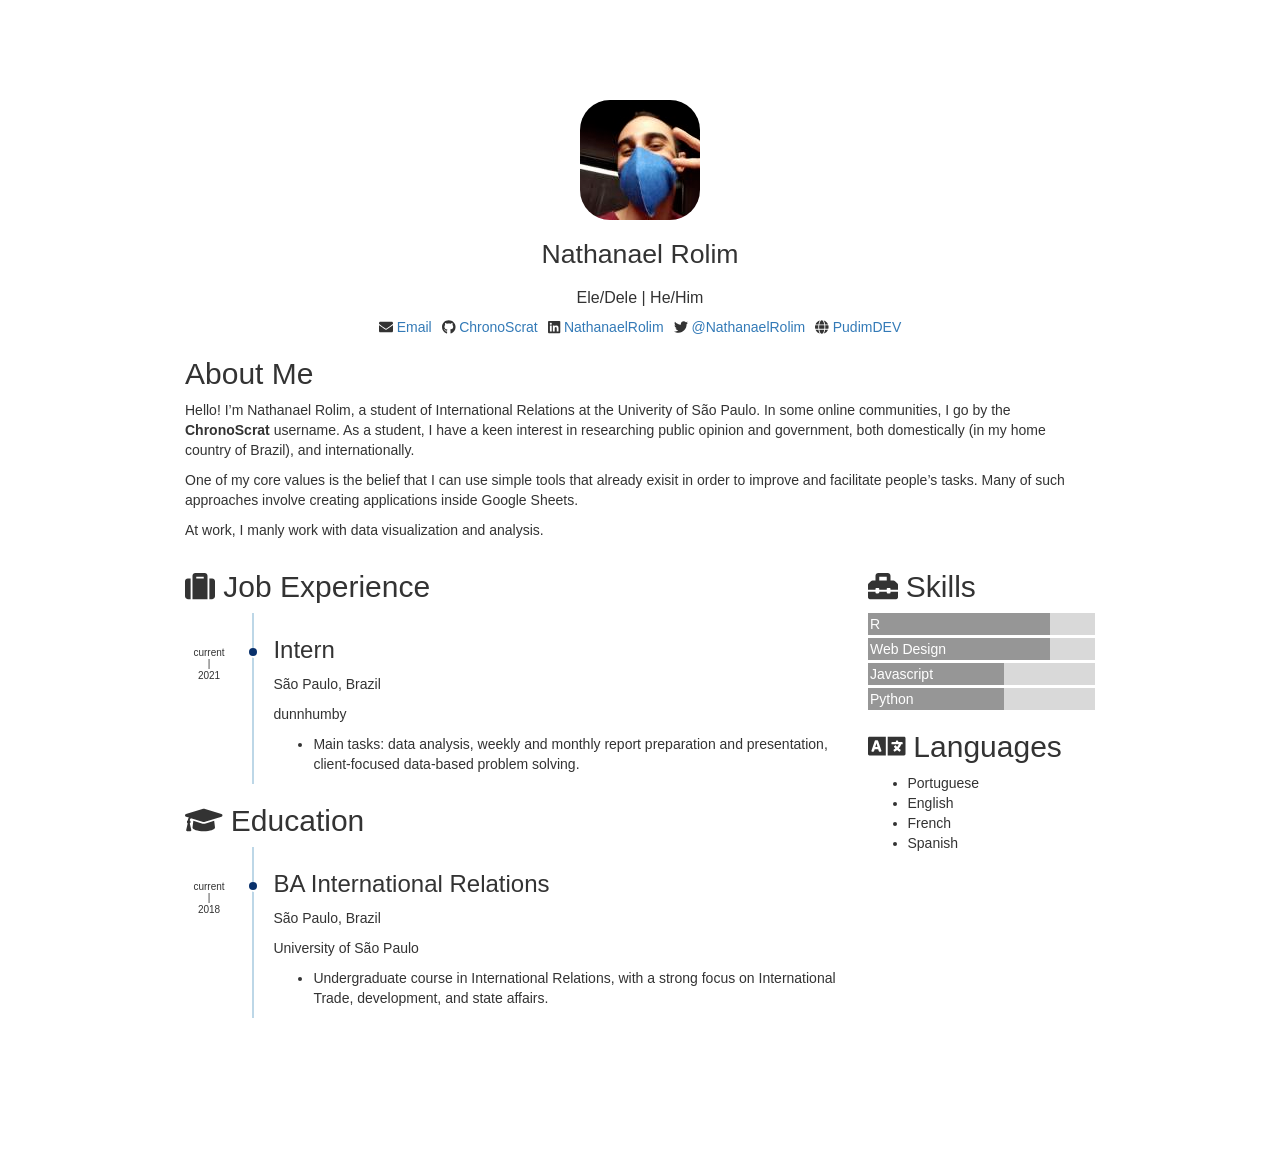
==== index.html @ 1d86e1df "Add info" ====
<!DOCTYPE html>

<html>

<head>

<meta charset="utf-8" />
<meta name="generator" content="pandoc" />
<meta http-equiv="X-UA-Compatible" content="IE=EDGE" />




<title>Nathanael Rolim</title>

<script src="[data-uri]"></script>
<script src="[data-uri]"></script>
<meta name="viewport" content="width=device-width, initial-scale=1" />
<link href="data:text/css,html%7Bfont%2Dfamily%3Asans%2Dserif%3B%2Dwebkit%2Dtext%2Dsize%2Dadjust%3A100%25%3B%2Dms%2Dtext%2Dsize%2Dadjust%3A100%25%7Dbody%7Bmargin%3A0%7Darticle%2Caside%2Cdetails%2Cfigcaption%2Cfigure%2Cfooter%2Cheader%2Chgroup%2Cmain%2Cmenu%2Cnav%2Csection%2Csummary%7Bdisplay%3Ablock%7Daudio%2Ccanvas%2Cprogress%2Cvideo%7Bdisplay%3Ainline%2Dblock%3Bvertical%2Dalign%3Abaseline%7Daudio%3Anot%28%5Bcontrols%5D%29%7Bdisplay%3Anone%3Bheight%3A0%7D%5Bhidden%5D%2Ctemplate%7Bdisplay%3Anone%7Da%7Bbackground%2Dcolor%3Atransparent%7Da%3Aactive%2Ca%3Ahover%7Boutline%3A0%7Dabbr%5Btitle%5D%7Bborder%2Dbottom%3A1px%20dotted%7Db%2Cstrong%7Bfont%2Dweight%3A700%7Ddfn%7Bfont%2Dstyle%3Aitalic%7Dh1%7Bmargin%3A%2E67em%200%3Bfont%2Dsize%3A2em%7Dmark%7Bcolor%3A%23000%3Bbackground%3A%23ff0%7Dsmall%7Bfont%2Dsize%3A80%25%7Dsub%2Csup%7Bposition%3Arelative%3Bfont%2Dsize%3A75%25%3Bline%2Dheight%3A0%3Bvertical%2Dalign%3Abaseline%7Dsup%7Btop%3A%2D%2E5em%7Dsub%7Bbottom%3A%2D%2E25em%7Dimg%7Bborder%3A0%7Dsvg%3Anot%28%3Aroot%29%7Boverflow%3Ahidden%7Dfigure%7Bmargin%3A1em%2040px%7Dhr%7Bheight%3A0%3B%2Dwebkit%2Dbox%2Dsizing%3Acontent%2Dbox%3B%2Dmoz%2Dbox%2Dsizing%3Acontent%2Dbox%3Bbox%2Dsizing%3Acontent%2Dbox%7Dpre%7Boverflow%3Aauto%7Dcode%2Ckbd%2Cpre%2Csamp%7Bfont%2Dfamily%3Amonospace%2Cmonospace%3Bfont%2Dsize%3A1em%7Dbutton%2Cinput%2Coptgroup%2Cselect%2Ctextarea%7Bmargin%3A0%3Bfont%3Ainherit%3Bcolor%3Ainherit%7Dbutton%7Boverflow%3Avisible%7Dbutton%2Cselect%7Btext%2Dtransform%3Anone%7Dbutton%2Chtml%20input%5Btype%3Dbutton%5D%2Cinput%5Btype%3Dreset%5D%2Cinput%5Btype%3Dsubmit%5D%7B%2Dwebkit%2Dappearance%3Abutton%3Bcursor%3Apointer%7Dbutton%5Bdisabled%5D%2Chtml%20input%5Bdisabled%5D%7Bcursor%3Adefault%7Dbutton%3A%3A%2Dmoz%2Dfocus%2Dinner%2Cinput%3A%3A%2Dmoz%2Dfocus%2Dinner%7Bpadding%3A0%3Bborder%3A0%7Dinput%7Bline%2Dheight%3Anormal%7Dinput%5Btype%3Dcheckbox%5D%2Cinput%5Btype%3Dradio%5D%7B%2Dwebkit%2Dbox%2Dsizing%3Aborder%2Dbox%3B%2Dmoz%2Dbox%2Dsizing%3Aborder%2Dbox%3Bbox%2Dsizing%3Aborder%2Dbox%3Bpadding%3A0%7Dinput%5Btype%3Dnumber%5D%3A%3A%2Dwebkit%2Dinner%2Dspin%2Dbutton%2Cinput%5Btype%3Dnumber%5D%3A%3A%2Dwebkit%2Douter%2Dspin%2Dbutton%7Bheight%3Aauto%7Dinput%5Btype%3Dsearch%5D%7B%2Dwebkit%2Dbox%2Dsizing%3Acontent%2Dbox%3B%2Dmoz%2Dbox%2Dsizing%3Acontent%2Dbox%3Bbox%2Dsizing%3Acontent%2Dbox%3B%2Dwebkit%2Dappearance%3Atextfield%7Dinput%5Btype%3Dsearch%5D%3A%3A%2Dwebkit%2Dsearch%2Dcancel%2Dbutton%2Cinput%5Btype%3Dsearch%5D%3A%3A%2Dwebkit%2Dsearch%2Ddecoration%7B%2Dwebkit%2Dappearance%3Anone%7Dfieldset%7Bpadding%3A%2E35em%20%2E625em%20%2E75em%3Bmargin%3A0%202px%3Bborder%3A1px%20solid%20silver%7Dlegend%7Bpadding%3A0%3Bborder%3A0%7Dtextarea%7Boverflow%3Aauto%7Doptgroup%7Bfont%2Dweight%3A700%7Dtable%7Bborder%2Dspacing%3A0%3Bborder%2Dcollapse%3Acollapse%7Dtd%2Cth%7Bpadding%3A0%7D%40media%20print%7B%2A%2C%3Aafter%2C%3Abefore%7Bcolor%3A%23000%21important%3Btext%2Dshadow%3Anone%21important%3Bbackground%3A0%200%21important%3B%2Dwebkit%2Dbox%2Dshadow%3Anone%21important%3Bbox%2Dshadow%3Anone%21important%7Da%2Ca%3Avisited%7Btext%2Ddecoration%3Aunderline%7Da%5Bhref%5D%3Aafter%7Bcontent%3A%22%20%28%22%20attr%28href%29%20%22%29%22%7Dabbr%5Btitle%5D%3Aafter%7Bcontent%3A%22%20%28%22%20attr%28title%29%20%22%29%22%7Da%5Bhref%5E%3D%22javascript%3A%22%5D%3Aafter%2Ca%5Bhref%5E%3D%22%23%22%5D%3Aafter%7Bcontent%3A%22%22%7Dblockquote%2Cpre%7Bborder%3A1px%20solid%20%23999%3Bpage%2Dbreak%2Dinside%3Aavoid%7Dthead%7Bdisplay%3Atable%2Dheader%2Dgroup%7Dimg%2Ctr%7Bpage%2Dbreak%2Dinside%3Aavoid%7Dimg%7Bmax%2Dwidth%3A100%25%21important%7Dh2%2Ch3%2Cp%7Borphans%3A3%3Bwidows%3A3%7Dh2%2Ch3%7Bpage%2Dbreak%2Dafter%3Aavoid%7D%2Enavbar%7Bdisplay%3Anone%7D%2Ebtn%3E%2Ecaret%2C%2Edropup%3E%2Ebtn%3E%2Ecaret%7Bborder%2Dtop%2Dcolor%3A%23000%21important%7D%2Elabel%7Bborder%3A1px%20solid%20%23000%7D%2Etable%7Bborder%2Dcollapse%3Acollapse%21important%7D%2Etable%20td%2C%2Etable%20th%7Bbackground%2Dcolor%3A%23fff%21important%7D%2Etable%2Dbordered%20td%2C%2Etable%2Dbordered%20th%7Bborder%3A1px%20solid%20%23ddd%21important%7D%7D%40font%2Dface%7Bfont%2Dfamily%3A%27Glyphicons%20Halflings%27%3Bsrc%3Aurl%28data%3Aapplication%2Fvnd%2Ems%2Dfontobject%3Bbase64%2Cn04AAEFNAAACAAIABAAAAAAABQAAAAAAAAABAJABAAAEAExQAAAAAAAAAAIAAAAAAAAAAAEAAAAAAAAAJxJ%[base64]%2FSEdmjKHUbyow8ATBE40IvWA3vTu8LiABDQ%2BpexwUMcm1SMnNryctQSiI1K5ZnbOlXKmnVV5YvRe6RnNMFNCOs1KNVpn6yZhCJkRtVRNzEufeIq7HgSrcx4S8h%2Fv4vnrrKc6oCNxmSk2uKlZQHBii6iKFoH0746ThvkO1kJHlxjrkxs%2BLWORaDQBEtiYJIR5IB9Bi1UyL4Rmr0BNigNkMzlKQmnofBHviqVzUxwdMb3NdCn69hy%2BpRYVKGVS%2F1tnsqv4LL7wCCPZZAZPT4aCShHjHJVNuXbmMrY5LeQaGnvAkXlVrJgKRAUdFjrWEah9XebPeQMj7KS7DIBAFt8ycgC5PLGUOHSE3ErGZCiViNLL5ZARfywnCoZaKQCu6NuFX42AEeKtKUGnr%2FCm2Cy8tpFhBPMW5Fxi4Qm4TkDWh4IWFDClhU2hRWosUWqcKLlgyXB%2BlSHaWaHiWlBAR8SeSgSPCQxdVQgzUixWKSTrIQEbU94viDctkvX%2BVSjJuUmV8L4CXShI11esnp0pjWNZIyxKHS4wVQ2ime1P4RnhvGw0aDN1OLAXGERsB7buFpFGGBAre4QEQR0HOIO5oYH305G%2BKspT%2FFupEGGafCCwxSe6ZUa%2B073rXHnNdVXE6eWvibUS27XtRzkH838mYLMBmYysZTM0EM3A1fbpCBYFccN1B%2FEnCYu%2FTgCGmr7bMh8GfYL%2BBfcLvB0gRagC09w9elfldaIy%2FhNCBLRgBgtCC7jAF63wLSMAfbfAlEggYU0bUA7ACCJmTDpEmJtI78w4%2FBO7dN7JR7J7ZvbYaUbaILSQsRBiF3HGk5fEg6p9unwLvn98r%2BvnsV%2B372uf1xBLq4qU%2F45fTuqaAP%2BpssmCCCTF0mhEow8ZXZOS8D7Q85JsxZ%2BAzok7B7O%2Ff6J8AzYBySZQB%2FQHYUSA%2BEeQhEWiS6AIQzgcsDiER4MjgMBAWDV4AgQ3g1eBgIdweCQmCjJEMkJ%2BPKRWyFHHmg1Wi%2F6xzUgA0LREoKJChwnQa9B%2B5RQZRB3IlBlkAnxyQNaANwHMowzlYSMCBgnbpzvqpl0iTJNCQidDI9ZrSYNIRBhHtUa5YHMHxyGEik9hDE0AKj72AbTCaxtHPUaKZdAZSnQTyjGqGLsmBStCejApUhg4uBMU6mATujEl%2BKdDPbI6Ag4vLr%2BhjY6lbjBeoLKnZl0UZgRX8gTySOeynZVz1wOq7e1hFGYIq%2BMhrGxDLak0PrwYzSXtcuyhXEhwOYofiW%2BEcI%2Fjw8P6IY6ed%2BetAbuqKp5QIapT77LnAe505lMuqL79a0ut4rWexzFttsOsLDy7zvtQzcq3U1qabe7tB0wHWVXji%2BzDbo8x8HyIRUbXnwUcklFv51fvTymiV%2BMXLSmGH9d9%2BaXpD5X6lao41anWGig7IwIdnoBY2ht%2FpO9mClLo4NdXHAsefqWUKlXJkbqPOFhMoR4aiA1BXqhRNbB2Xwi%2B7u%2FjpAoOpKJ0UX24EsrzMfHXViakCNcKjBxuQX8BO0ZqjJ3xXzf%2B61t2VXOSgJ8xu65QKgtN6FibPmPYsXbJRHHqbgATcSZxBqGiDiU4NNNsYBsKD0MIP%2FOfKnlk%2FLkaid%[base64]%2FgFtuW0wR4cgd%2BZKesSV7QkNE2kw6AV4hoIuC02LGmTomyf8PiO6CZzOTLTPQ%2BHW06H%2Btx%2BbQ8LmDYg1pTFrp2oJXgkZTyeRJZM0C8aE2LpFrNVDuhARsN543%2FFV6klQ6Tv1OoZGXLv0igKrl%2FCmJxRmX7JJbJ998VSIPQRyDBICzl4JJlYHbdql30NvYcOuZ7a10uWRrgoieOdgIm4rlq6vNOQBuqESLbXG5lzdJGHw2m0sDYmODXbYGTfSTGRKpssTO95fothJCjUGQgEL4yKoGAF%2F0SrpUDNn8CBgBcSDQByAeNkCXp4S4Ro2Xh4OeaGRgR66PVOsU8bc6TR5%[base64]%2F1SgRCJ1dk4UdBT7OoyuNgLs0oCd8RnrEIb6QdMxT2QjD4zMrJkfgx5aDMcA4orsTtKCqWb%2FVeyceqa5OGSmB28YwH4rFbkQaLoUN8OQQYnD3w2eXpI4ScQfbCUZiJ4yMOIKLyyTc7BQ4uXUw6Ee6%2FxM%2B4Y67ngNBknxIPwuppgIhFcwJyr6EIj%2BLzNj%2FmfR2vhhRlx0BILZoAYruF0caWQ7YxO66UmeguDREAFHYuC7HJviRgVO6ruJH59h%2FC%2FPkgSle8xNzZJULLWq9JMDTE2fjGE146a1Us6PZDGYle6ldWRqn%2FpdpgHKNGrGIdkRK%2BKPETT9nKT6kLyDI8xd9A1FgWmXWRAIHwZ37WyZHOVyCadJEmMVz0MadMjDrPho%2BEIochkVC2xgGiwwsQ6DMv2P7UXqT4x7CdcYGId2BJQQa85EQKmCmwcRejQ9Bm4oATENFPkxPXILHpMPUyWTI5rjNOsIlmEeMbcOCEqInpXACYQ9DDxmFo9vcmsDblcMtg4tqBerNngkIKaFJmrQAPnq1dEzsMXcwjcHdfdCibcAxxA%2Bq%2Fj9m3LM%2FO7WJka4tSidVCjsvo2lQ%2F2ewyoYyXwAYyr2PlRoR5MpgVmSUIrM3PQxXPbgjBOaDQFIyFMJvx3Pc5RSYj12ySVF9fwFPQu2e2KWVoL9q3Ayv3IzpGHUdvdPdrNUdicjsTQ2ISy7QU3DrEytIjvbzJnAkmANXjAFERA0MUoPF3%2F5KFmW14bBNOhwircYgMqoDpUMcDtCmBE82QM2YtdjVLB4kBuKho%2FbcwQdeboqfQartuU3CsCf%2BcXkgYAqp%2F0Ee3RorAZt0AvvOCSI4JICIlGlsV0bsSid%2FNIEALAAzb6HAgyWHBps6xAOwkJIGcB82CxRQq4sJf3FzA70A%2BTRqcqjEMETCoez3mkPcpnoALs0ugJY8kQwrC%[base64]%2FWDHA60cYFaI%2FPjpzquUqdaYGcIq%2BmLez3WLFFCtNBN2QJcrlcoELgiPku5R5dSlJFaCEqEZle1AQzAKC%2B1SotMcBNyQUFuRHRF6OlimSBgjZeTBCwLyc6A%2BP%2FoFRchXTz5ADknYJHxzrJ5pGuIKRQISU6WyKTBBjD8WozmVYWIsto1AS5rxzKlvJu4E%2FvwOiKxRtCWsDM%2BeTHUrmwrCK5BIfMzGkD%2B0Fk5LzBs0jMYXktNDblB06LMNJ09U8pzSLmo14MS0OMjcdrZ31pyQqxJJpRImlSvfYAK8inkYU52QY2FPEVsjoWewpwhRp5yAuNpkqhdb7ku9Seefl2D0B8SMTFD90xi4CSOwwZy9IKkpMtI3FmFUg3%2FkFutpQGNc3pCR7gvC4sgwbupDu3DyEN%2BW6YGLNM21jpB49irxy9BSlHrVDlnihGKHwPrbVFtc%2Bh1rVQKZduxIyojccZIIcOCmhEnC7UkY68WXKQgLi2JCDQkQWJRQuk60hZp0D3rtCTINSeY9Ej2kIKYfGxwOs4j9qMM7fYZiipzgcf7TamnehqdhsiMiCawXnz4xAbyCkLAx5EGbo3Ax1u3dUIKnTxIaxwQTHehPl3V491H0%2BbC5zgpGz7Io%2BmjdhKlPJ01EeMpM7UsRJMi1nGjmJg35i6bQBAAxjO%2FENJubU2mg3ONySEoWklCwdABETcs7ck3jgiuU9pcKKpbgn%2B3YlzV1FzIkB6pmEDOSSyDfPPlQskznctFji0kpgZjW5RZe6x9kYT4KJcXg0bNiCyif%2BpZACCyRMmYsfiKmN9tSO65F0R2OO6ytlEhY5Sj6uRKfFxw0ijJaAx%2Fk3QgnAFSq27%2F2i4GEBA%2BUvTJKK%2F9eISNvG46Em5RZfjTYLdeD8kdXHyrwId%2FDQZUaMCY4gGbke2C8vfjgV%2FY9kkRQOJIn%2FxM9INZSpiBnqX0Q9GlQPpPKAyO5y%2BW5NMPSRdBCUlmuxl40ZfMCnf2Cp044uI9WLFtCi4YVxKjuRCOBWIb4XbIsGdbo4qtMQnNOQz4XDSui7W%2FN6l54qOynCqD3DpWQ%2BmpD7C40D8BZEWGJX3tlAaZBMj1yjvDYKwCJBa201u6nBKE5UE%2B7QSEhCwrXfbRZylAaAkplhBWX50dumrElePyNMRYUrC99UmcSSNgImhFhDI4BXjMtiqkgizUGCrZ8iwFxU6fQ8GEHCFdLewwxYWxgScAYMdMLmcZR6b7rZl95eQVDGVoUKcRMM1ixXQtXNkBETZkVVPg8LoSrdetHzkuM7DjZRHP02tCxA1fmkXKF3VzfN1pc1cv%2F8lbTIkkYpqKM9VOhp65ktYk%2BQ46myFWBapDfyWUCnsnI00QTBQmuFjMZTcd0V2NQ768Fhpby04k2IzNR1wKabuGJqYWwSly6ocMFGTeeI%2BejsWDYgEvr66QgqdcIbFYDNgsm0x9UHY6SCd5%2B7tpsLpKdvhahIDyYmEJQCqMqtCF6UlrE5GXRmbu%[base64]%2FiOmsLtHSWNUWEGk9hScMPShasUA1AcHOtRZlqMeQ0OzYS9vQvYUjOLrzP07BUAFikcJNMi7gIxEw4pL1G54TcmmmoAQ5s7TGWErJZ2Io4yQ0ljRYhL8H5e62oDtLF8aDpnIvZ5R3GWJyAugdiiJW9hQAVTsnCBHhwu7rkBlBX6r3b7ejEY0k5GGeyKv66v%2B6dg7mcJTrWHbtMywbedYqCQ0FPwoytmSWsL8WTtChZCKKzEF7vP6De4x2BJkkniMgSdWhbeBSLtJZR9CTHetK1xb34AYIJ37OegYIoPVbXgJ%2FqDQK%2BbfCtxQRVKQu77WzOoM6SGL7MaZwCGJVk46aImai9fmam%2BWpHG%2B0BtQPWUgZ7RIAlPq6lkECUhZQ2gqWkMYKcYMYaIc4gYCDFHYa2d1nzp3%2BJ1eCBay8IYZ0wQRKGAqvCuZ%2FUgbQPyllosq%2BXtfKIZOzmeJqRazpmmoP%2F76YfkjzV2NlXTDSBYB04SVlNQsFTbGPk1t%2FI4Jktu0XSgifO2ozFOiwd%2F0SssJDn0dn4xqk4GDTTKX73%2FwQyBLdqgJ%2BWx6AQaba3BA9CKEzjtQYIfAsiYamapq80LAamYjinlKXUkxdpIDk0puXUEYzSalfRibAeDAKpNiqQ0FTwoxuGYzRnisyTotdVTclis1LHRQCy%2FqqL8oUaQzWRxilq5Mi0IJGtMY02cGLD69vGjkj3p6pGePKI8bkBv5evq8SjjyU04vJR2cQXQwSJyoinDsUJHCQ50jrFTT7yRdbdYQMB3MYCb6uBzJ9ewhXYPAIZSXfeEQBZZ3GPN3Nbhh%2FwkvAJLXnQMdi5NYYZ5GHE400GS5rXkOZSQsdZgIbzRnF9ueLnsfQ47wHAsirITnTlkCcuWWIUhJSbpM3wWhXNHvt2xUsKKMpdBSbJnBMcihkoDqAd1Zml%2FR4yrzow1Q2A5G%2Bkzo%2FRhRxQS2lCSDRV8LlYLBOOoo1bF4jwJAwKMK1tWLHlu9i0j4Ig8qVm6wE1DxXwAwQwsaBWUg2pOOol2dHxyt6npwJEdLDDVYyRc2D0HbcbLUJQj8gPevQBUBOUHXPrsAPBERICpnYESeu2OHotpXQxRGlCCtLdIsu23MhZVEoJg8Qumj%2FUMMc34IBqTKLDTp76WzL%2FdMjCxK7MjhiGjeYAC%2Fkj%2FjY%2FRde7hpSM1xChrog6yZ7OWTuD56xBJnGFE%2BpT2ElSyCnJcwVzCjkqeNLfMEJqKW0G7OFIp0G%2B9mh50I9o8k1tpCY0xYqFNIALgIfc2me4n1bmJnRZ89oepgLPT0NTMLNZsvSCZAc3TXaNB07vail36%2FdBySis4m9%2FDR8izaLJW6bWCkVgm5T%2Bius3ZXq4xI%2BGnbveLbdRwF2mNtsrE0JjYc1AXknCOrLSu7Te%2Fr4dPYMCl5qtiHNTn%2BTPbh1jCBHH%2BdMJNhwNgs3nT%2BOhQoQ0vYif56BMG6WowAcHR3DjQolxLzyVekHj00PBAaW7IIAF1EF%2BuRIWyXjQMAs2chdpaKPNaB%2BkSezYt0%2BCA04sOg5vx8Fr7Ofa9sUv87h7SLAUFSzbetCCZ9pmyLt6l6%2FTzoA1%2FZBG9bIUVHLAbi%2FkdBFgYGyGwRQGBpkqCEg2ah9UD6EedEcEL3j4y0BQQCiExEnocA3SZboh%2Bepgd3YsOkHskZwPuQ5OoyA0fTA5AXrHcUOQF%2BzkJHIA7PwCDk1gGVmGUZSSoPhNf%2BTklauz98QofOlCIQ%2FtCD4dosHYPqtPCXB3agggQQIqQJsSkB%2Bqn0rkQ1toJjON%2FOtCIB9RYv3PqRA4C4U68ZMlZn6BdgEvi2ziU%2BTQ6NIw3ej%2BAtDwMGEZk7e2IjxUWKdAxyaw9OCwSmeADTPPleyk6UhGDNXQb%2B%2BW6Uk4q6F7%2Frg6WVTo82IoCxSIsFDrav4EPHphD3u4hR53WKVvYZUwNCCeM4PMBWzK%2BEfIthZOkuAwPo5C5jgoZgn6dUdvx5rIDmd58cXXdKNfw3l%2BwM2UjgrDJeQHhbD7HW2QDoZMCujgIUkk5Fg8VCsdyjOtnGRx8wgKRPZN5dR0zPUyfGZFVihbFRniXZFOZGKPnEQzU3AnD1KfR6weHW2XS6KbPJxUkOTZsAB9vTVp3Le1F8q5l%2BDMcLiIq78jxAImD2pGFw0VHfRatScGlK6SMu8leTmhUSMy8Uhdd6xBiH3Gdman4tjQGLboJfqz6fL2WKHTmrfsKZRYX6BTDjDldKMosaSTLdQS7oDisJNqAUhw1PfTlnacCO8vl8706Km1FROgLDmudzxg%2BEWTiArtHgLsRrAXYWdB0NmToNCJdKm0KWycZQqb%2BMw76Qy29iQ5up%2FX7oyw8QZ75kP5F6iJAJz6KCmqxz8fEa%2FxnsMYcIO%2FvEkGRuMckhr4rIeLrKaXnmIzlNLxbFspOphkcnJdnz%2FChp%2FVlpj2P7jJQmQRwGnltkTV5dbF9fE3%2FfxoSqTROgq9wFUlbuYzYcasE0ouzBo%2BdDCDzxKAfhbAZYxQiHrLzV2iVexnDX%2FQnT1fsT%2Fxuhu1ui5qIytgbGmRoQkeQooO8eJNNZsf0iALur8QxZFH0nCMnjerYQqG1pIfjyVZWxhVRznmmfLG00BcBWJE6hzQWRyFknuJnXuk8A5FRDCulwrWASSNoBtR%2BCtGdkPwYN2o7DOw%2FVGlCZPusRBFXODQdUM5zeHDIVuAJBLqbO%2Ff9Qua%2BpDqEPk230Sob9lEZ8BHiCorjVghuI0lI4JDgHGRDD%2FprQ84B1pVGkIpVUAHCG%2Biz3Bn3qm2AVrYcYWhock4jso5%2BJ7HfHVj4WMIQdGctq3psBCVVzupQOEioBGA2Bk%2BUILT7%2BVoX5mdxxA5fS42gISQVi%2FHTzrgMxu0fY6hE1ocUwwbsbWcezrY2n6S8%2F6cxXkOH4prpmPuFoikTzY7T85C4T2XYlbxLglSv2uLCgFv8Quk%2FwdesUdWPeHYIH0R729JIisN9Apdd4eB10aqwXrPt%2BSu9mA8k8n1sjMwnfsfF2j3jMUzXepSHmZ%2FBfqXvzgUNQQWOXO8YEuFBh4QTYCkOAPxywpYu1VxiDyJmKVcmJPGWk%2Fgc3Pov02StyYDahwmzw3E1gYC9wkupyWfDqDSUMpCTH5e5N8B%2F%2FlHiMuIkTNw4USHrJU67bjXGqNav6PBuQSoqTxc8avHoGmvqNtXzIaoyMIQIiiUHIM64cXieouplhNYln7qgc4wBVAYR104kO%2BCvKqsg4yIUlFNThVUAKZxZt1XA34h3TCUUiXVkZ0w8Hh2R0Z5L0b4LZvPd%2Fp1gi%2F07h8qfwHrByuSxglc9cI4QIg2oqvC%2Fqm0i7tjPLTgDhoWTAKDO2ONW5oe%2B%2FeKB9vZB8K6C25yCZ9RFVMnb6NRdRjyVK57CHHSkJBfnM2%2Fj4ODUwRkqrtBBCrDsDpt8jhZdXoy%2F1BCqw3sSGhgGGy0a5Jw6BP%2FTExoCmNFYjZl248A0osgPyGEmRA%2BfAsqPVaNAfytu0vuQJ7rk3J4kTDTR2AlCHJ5cls26opZM4w3jMULh2YXKpcqGBtuleAlOZnaZGbD6DHzMd6i2oFeJ8z9XYmalg1Szd%2FocZDc1C7Y6vcALJz2lYnTXiWEr2wawtoR4g3jvWUU2Ngjd1cewtFzEvM1NiHZPeLlIXFbBPawxNgMwwAlyNSuGF3zizVeOoC9bag1qRAQKQE%2FEZBWC2J8mnXAN2aTBboZ7HewnObE8CwROudZHmUM5oZ%2FUgd%2FJZQK8lvAm43uDRAbyW8gZ%2BZGq0EVerVGUKUSm%2FIdn8AQHdR4m7bue88WBwft9mSCeMOt1ncBwziOmJYI2ZR7ewNMPiCugmSsE4EyQ%2BQATJG6qORMGd4snEzc6B4shPIo4G1T7PgSm8PY5eUkPdF8JZ0VBtadbHXoJgnEhZQaODPj2gpODKJY5Yp4DOsLBFxWbvXN755KWylJm%2BoOd4zEL9Hpubuy2gyyfxh8oEfFutnYWdfB8PdESLWYvSqbElP9qo3u6KTmkhoacDauMNNjj0oy40DFV7Ql0aZj77xfGl7TJNHnIwgqOkenruYYNo6h724%2BzUQ7%2BvkCpZB%2BpGA562hYQiDxHVWOq0oDQl%2FQsoiY%2BcuI7iWq%2FZIBtHcXJ7kks%2Bh2fCNUPA82BzjnqktNts%2BRLdk1VSu%2BtqEn7QZCCsvEqk6FkfiOYkrsw092J8jsfIuEKypNjLxrKA9kiA19mxBD2suxQKCzwXGws7kEJvlhUiV9tArLIdZW0IORcxEzdzKmjtFhsjKy%2F44XYXdI5noQoRcvjZ1RMPACRqYg2V1%2BOwOepcOknRLLFdYgTkT5UApt%2FJhLM3jeFYprZV%2BZow2g8fP%2BU68hkKFWJj2yBbKqsrp25xkZX1DAjUw52IMYWaOhab8Kp05VrdNftqwRrymWF4OQSjbdfzmRZirK8FMJELEgER2PHjEAN9pGfLhCUiTJFbd5LBkOBMaxLr%2FA1SY9dXFz4RjzoU9ExfJCmx%2FI9FKEGT3n2cmzl2X42L3Jh%2BAbQq6sA%2BSs1kitoa4TAYgKHaoybHUDJ51oETdeI%2F9ThSmjWGkyLi5QAGWhL0BG1UsTyRGRJOldKBrYJeB8ljLJHfATWTEQBXBDnQexOHTB%2BUn44zExFE4vLytcu5NwpWrUxO%2F0ZICUGM7hGABXym0V6ZvDST0E370St9MIWQOTWngeoQHUTdCJUP04spMBMS8LSker9cReVQkULFDIZDFPrhTzBl6sed9wcZQTbL%2BBDqMyaN3RJPh%2Fanbx%2BIv%2BqgQdAa3M9Z5JmvYlh4qop%2BHo1F1W5gbOE9YKLgAnWytXElU4G8GtW47lhgFE6gaSs%2Bgs37sFvi0PPVvA5dnCBgILTwoKd%2F%2BDoL9F6inlM7H4rOTzD79KJgKlZO%2FZgt22UsKhrAaXU5ZcLrAglTVKJEmNJvORGN1vqrcfSMizfpsgbIe9zno%2BgBoKVXgIL%2FVI8dB1O5o%2FR3Suez%2FgD7M781ShjKpIIORM%2FnxG%2BjjhhgPwsn2IoXsPGPqYHXA63zJ07M2GPEykQwJBYLK808qYxuIew4frk52nhCsnCYmXiR6CuapvE1IwRB4%2FQftDbEn%2BAucIr1oxrLabRj9q4ae0%2BfXkHnteAJwXRbVkR0mctVSwEbqhJiMSZUp9DNbEDMmjX22m3ABpkrPQQTP3S1sib5pD2VRKRd%2BeNAjLYyT0hGrdjWJZy24OYXRoWQAIhGBZRxuBFMjjZQhpgrWo8SiFYbojcHO8V5DyscJpLTHyx9Fimassyo5U6WNtquUMYgccaHY5amgR3PQzq3ToNM5ABnoB9kuxsebqmYZm0R9qxJbFXCQ1UPyFIbxoUraTJFDpCk0Wk9GaYJKz%2F6oHwEP0Q14lMtlddQsOAU9zlYdMVHiT7RQP3XCmWYDcHCGbVRHGnHuwzScA0BaSBOGkz3lM8CArjrBsyEoV6Ys4qgDK3ykQQPZ3hCRGNXQTNNXbEb6tDiTDLKOyMzRhCFT%2BmAUmiYbV3YQVqFVp9dorv%2BTsLeCykS2b5yyu8AV7IS9cxcL8z4Kfwp%2BxJyYLv1OsxQCZwTB4a8BZ%2F5EdxTBJthApqyfd9u3ifr%2FWILTqq5VqgwMT9SOxbSGWLQJUUWCVi4k9tho9nEsbUh7U6NUsLmkYFXOhZ0kmamaJLRNJzSj%2Fqn4Mso6zb6iLLBXoaZ6AqeWCjHQm2lztnejYYM2eubnpBdKVLORZhudH3JF1waBJKA9%2BW8EhMj3Kzf0L4vi4k6RoHh3Z5YgmSZmk6ns4fjScjAoL8GoOECgqgYEBYUGFVO4FUv4%2FYtowhEmTs0vrvlD%2FCrisnoBNDAcUi%2FteY7OctFlmARQzjOItrrlKuPO6E2Ox93L4O%2F4DcgV%2FdZ7qR3VBwVQxP1GCieA4RIpweYJ5FoYrHxqRBdJjnqbsikA2Ictbb8vE1GYIo9dacK0REgDX4smy6GAkxlH1yCGGsk%2BtgiDhNKuKu3yNrMdxafmKTF632F8Vx4BNK57GvlFisrkjN9WDAtjsWA0ENT2e2nETUb%2Fn7qwhvGnrHuf5bX6Vh%2Fn3xffU3PeHdR%2BFA92i6ufT3AlyAREoNDh6chiMWTvjKjHDeRhOa9YkOQRq1vQXEMppAQVwHCuIcV2g5rBn6GmZZpTR7vnSD6ZmhdSl176gqKTXu5E%2BYbfL0adwNtHP7dT7t7b46DVZIkzaRJOM%2BS6KcrzYVg%2BT3wSRFRQashjfU18NutrKa%2F7PXbtuJvpIjbgPeqd%2BpjmRw6YKpnANFSQcpzTZgpSNJ6J7uiagAbir%2F8tNXJ%2FOsOnRh6iuIexxrmkIneAgz8QoLmiaJ8sLQrELVK2yn3wOHp57BAZJhDZjTBzyoRAuuZ4eoxHruY1pSb7qq79cIeAdOwin4GdgMeIMHeG%2BFZWYaiUQQyC5b50zKjYw97dFjAeY2I4Bnl105Iku1y0lMA1ZHolLx19uZnRdILcXKlZGQx%2FGdEqSsMRU1BIrFqRcV1qQOOHyxOLXEGcbRtAEsuAC2V4K3p5mFJ22IDWaEkk9ttf5Izb2LkD1MnrSwztXmmD%2FQi%2FEmVEFBfiKGmftsPwVaIoZanlKndMZsIBOskFYpDOq3QUs9aSbAAtL5Dbokus2G4%2FasthNMK5UQKCOhU97oaOYNGsTah%2BjfCKsZnTRn5TbhFX8ghg8CBYt%2FBjeYYYUrtUZ5jVij%2Fop7V5SsbA4mYTOwZ46hqdpbB6Qvq3AS2HHNkC15pTDIcDNGsMPXaBidXYPHc6PJAkRh29Vx8KcgX46LoUQBhRM%2B3SW6Opll%2FwgxxsPgKJKzr5QCmwkUxNbeg6Wj34SUnEzOemSuvS2OetRCO8Tyy%2BQbSKVJcqkia%2BGvDefFwMOmgnD7h81TUtMn%2BmRpyJJ349HhAnoWFTejhpYTL9G8N2nVg1qkXBeoS9Nw2fB27t7trm7d%2FQK7Cr4uoCeOQ7%2F8JfKT77KiDzLImESHw%2F0wf73QeHu74hxv7uihi4fTX%2BXEwAyQG3264dwv17aJ5N335Vt9sdrAXhPOAv8JFvzqyYXwfx8WYJaef1gMl98JRFyl5Mv5Uo%2FoVH5ww5OzLFsiTPDns7fS6EURSSWd%2F92BxMYQ8sBaH%2Bj%2BwthQPdVgDGpTfi%2BJQIWMD8xKqULliRH01rTeyF8x8q%2FGBEEEBrAJMPf25UQwi0b8tmqRXY7kIvNkzrkvRWLnxoGYEJsz8u4oOyMp8cHyaybb1HdMCaLApUE%2B%2F7xLIZGP6H9xuSEXp1zLIdjk5nBaMuV%2FyTDRRP8Y2ww5RO6d2D94o%2B6ucWIqUAvgHIHXhZsmDhjVLczmZ3ca0Cb3PpKwt2UtHVQ0BgFJsqqTsnzZPlKahRUkEu4qmkJt%2Bkqdae76ViWe3STan69yaF9%2BfESD2lcQshLHWVu4ovItXxO69bqC5p1nZLvI8NdQB9s9UNaJGlQ5mG947ipdDA0eTIw%2FA1zEdjWquIsQXXGIVEH0thC5M%2BW9pZe7IhAVnPJkYCCXN5a32HjN6nsvokEqRS44tGIs7s2LVTvcrHAF%2BRVmI8L4HUYk4x%2B67AxSMJKqCg8zrGOgvK9kNMdDrNiUtSWuHFpC8%2Fp5qIQrEo%2FH%2B1l%2F0cAwQ2nKmpWxKcMIuHY44Y6DlkpO48tRuUGBWT0FyHwSKO72Ud%2BtJUfdaZ4CWNijzZtlRa8%2BCkmO%2FEwHYfPZFU%2FhzjFWH7vnzHRMo%2BaF9u8qHSAiEkA2HjoNQPEwHsDKOt6hOoK3Ce%2F%2B%2F9boMWDa44I6FrQhdgS7OnNaSzwxWKZMcyHi6LN4WC6sSj0qm2PSOGBTvDs%2FGWJS6SwEN%2FULwpb4LQo9fYjUfSXRwZkynUazlSpvX9e%2BG2zor8l%2BYaMxSEomDdLHGcD6YVQPegTaA74H8%2BV4WvJkFUrjMLGLlvSZQWvi8%2FQA7yzQ8GPno%2F%2F5SJHRP%2FOqKObPCo81s%2F%2B6WgLqykYpGAgQZhVDEBPXWgU%2FWzFZjKUhSFInufPRiMAUULC6T11yL45ZrRoB4DzOyJShKXaAJIBS9wzLYIoCEcJKQW8GVCx4fihqJ6mshBUXSw3wWVj3grrHQlGNGhIDNNzsxQ3M%2BGWn6ASobIWC%2BLbYOC6UpahVO13Zs2zOzZC8z7FmA05JhUGyBsF4tsG0drcggIFzgg%2Fkpf3%2BCnAXKiMgIE8Jk%2FMhpkc8DUJEUzDSnWlQFme3d0sHZDrg7LavtsEX3cHwjCYA17pMTfx8Ajw9hHscN67hyo%2BRJQ4458RmPywXykkVcW688oVUrQhahpPRvTWPnuI0B%2BSkQu7dCyvLRyFYlC1LG1gRCIvn3rwQeINzZQC2KXq31FaR9UmVV2QeGVqBHjmE%2BVMd3b1fhCynD0pQNhCG6%2FWCDbKPyE7NRQzL3BzQAJ0g09aUzcQA6mUp9iZFK6Sbp%2FYbHjo%2B%2B7%2FWj8S4YNa%2BZdqAw1hDrKWFXv9%2BzaXpf8ZTDSbiqsxnwN%2FCzK5tPkOr4tRh2kY3Bn9JtalbIOI4b3F7F1vPQMfoDcdxMS8CW9m%2FNCW%2FHILTUVWQIPiD0j1A6bo8vsv6P1hCESl2abrSJWDrq5sSzUpwoxaCU9FtJyYH4QFMxDBpkkBR6kn0LMPO%2B5EJ7Z6bCiRoPedRZ%2FP0SSdii7ZnPAtVwwHUidcdyspwncz5uq6vvm4IEDbJVLUFCn%2FLvIHfooUBTkFO130FC7CmmcrKdgDJcid9mvVzsDSibOoXtIf9k6ABle3PmIxejodc4aob0QKS432srrCMndbfD454q52V01G4q913mC5HOsTzWF4h2No1av1VbcUgWAqyoZl%2B11PoFYnNv2HwAODeNRkHj%2B8SF1fcvVBu6MrehHAZK1Gm69ICcTKizykHgGFx7QdowTVAsYEF2tVc0Z6wLryz2FI1sc5By2znJAAmINndoJiB4sfPdPrTC8RnkW7KRCwxC6YvXg5ahMlQuMpoCSXjOlBy0Kij%2BbsCYPbGp8BdCBiLmLSAkEQRaieWo1SYvZIKJGj9Ur%2FeWHjiB7SOVdqMAVmpBvfRiebsFjger7DC%2B8kRFGtNrTrnnGD2GAJb8rQCWkUPYHhwXsjNBSkE6lGWUj5QNhK0DMNM2l%2BkXRZ0KLZaGsFSIdQz%2FHXDxf3%2FTE30%2BDgBKWGWdxElyLccJfEpjsnszECNoDGZpdwdRgCixeg9L4EPhH%2BRptvRMVRaahu4cySjS3P5wxAUCPkmn%2BrhyASpmiTaiDeggaIxYBmtLZDDhiWIJaBgzfCsAGUF1Q1SFZYyXDt9skCaxJsxK2Ms65dmdp5WAZyxik%2FzbrTQk5KmgxCg%2Ff45L0jywebOWUYFJQAJia7XzCV0x89rpp%2Ff3AVWhSPyTanqmik2SkD8A3Ml4NhIGLAjBXtPShwKYfi2eXtrDuKLk4QlSyTw1ftXgwqA2jUuopDl%2B5tfUWZNwBpEPXghzbBggYCw%2Fdhy0ntds2yeHCDKkF%2FYxQjNIL%2FF%2F37jLPHCKBO9ibwYCmuxImIo0ijV2Wbg3kSN2psoe8IsABv3RNFaF9uMyCtCYtqcD%2BqNOhwMlfARQUdJ2tUX%2BMNJqOwIciWalZsmEjt07tfa8ma4cji9sqz%2BQ9hWfmMoKEbIHPOQORbhQRHIsrTYlnVTNvcq1imqmmPDdVDkJgRcTgB8Sb6epCQVmFZe%2BjGDiNJQLWnfx%2BdrTKYjm0G8yH0ZAGMWzEJhUEQ4Maimgf%2Fbkvo8PLVBsZl152y5S8%2BHRDfZIMCbYZ1WDp4yrdchOJw8k6R%2B%2F2pHmydK4NIK2PHdFPHtoLmHxRDwLFb7eB%2BM4zNZcB9NrAgjVyzLM7xyYSY13ykWfIEEd2n5%2FiYp3ZdrCf7fL%2Ben%2BsIJu2W7E30MrAgZBD1rAAbZHPgeAMtKCg3NpSpYQUDWJu9bT3V7tOKv%2BNRiJc8JAKqqgCA%2FPNRBR7ChpiEulyQApMK1AyqcWnpSOmYh6yLiWkGJ2mklCSPIqN7UypWj3dGi5MvsHQ87MrB4VFgypJaFriaHivwcHIpmyi5LhNqtem4q0n8awM19Qk8BOS0EsqGscuuydYsIGsbT5GHnERUiMpKJl4ON7qjB4fEqlGN%2FhCky89232UQCiaeWpDYCJINXjT6xl4Gc7DxRCtgV0i1ma4RgWLsNtnEBRQFqZggCLiuyEydmFd7WlogpkCw5G1x4ft2psm3KAREwVwr1Gzl6RT7FDAqpVal34ewVm3VH4qn5mjGj%2BbYL1NgfLNeXDwtmYSpwzbruDKpTjOdgiIHDVQSb5%2FzBgSMbHLkxWWgghIh9QTFSDILixVwg0Eg1puooBiHAt7DzwJ7m8i8%2Fi%2BjHvKf0QDnnHVkVTIqMvIQImOrzCJwhSR7qYB5gSwL6aWL9hERHCZc4G2%2BJrpgHNB8eCCmcIWIQ6rSdyPCyftXkDlErUkHafHRlkOIjxGbAktz75bnh50dU7YHk%2BMz7wwstg6RFZb%2BTZuSOx1qqP5C66c0mptQmzIC2dlpte7vZrauAMm%2F7RfBYkGtXWGiaWTtwvAQiq2oD4YixPLXE2khB2FRaNRDTk%2B9sZ6K74Ia9VntCpN4BhJGJMT4Z5c5FhSepRCRWmBXqx%2BwhVZC4me4saDs2iNqXMuCl6iAZflH8fscC1sTsy4PHeC%2BXYuqMBMUun5YezKbRKmEPwuK%2BCLzijPEQgfhahQswBBLfg%[base64]%2BRCMlDDbElcjaROLDoualmUIQ88Kekk3iM4OQrADcxi3rJguS4MOIBIgKgXrjd1WkbCdqxJk%2F4efRIFsavZA7KvvJQqp3Iid5Z0NFc5aiMRzGN3vrpBzaMy4JYde3wr96PjN90AYOIbyp6T4zj8LoE66OGcX1Ef4Z3KoWLAUF4BTg7ug%2FAbkG5UNQXAMkQezujSHeir2uTThgd3gpyzDrbnEdDRH2W7U6PeRvBX1ZFMP5RM%2BZu6UUZZD8hDPHldVWntTCNk7To8IeOW9yn2wx0gmurwqC60AOde4r3ETi5pVMSDK8wxhoGAoEX9NLWHIR33VbrbMveii2jAJlrxwytTHbWNu8Y4N8vCCyZjAX%2FpcsfwXbLze2%2BD%2Bu33OGBoJyAAL3jn3RuEcdp5If8O%2Ba4NKWvxOTyDltG0IWoHhwVGe7dKkCWFT%2B%2Btm%2BhaBCikRUUMrMhYKZJKYoVuv%2FbsJzO8DwfVIInQq3g3BYypiz8baogH3r3GwqCwFtZnz4xMjAVOYnyOi5HWbFA8n0qz1OjSpHWFzpQOpvkNETZBGpxN8ybhtqV%2FDMUxd9uFZmBfKXMCn%2FSqkWJyKPnT6lq%2B4zBZni6fYRByJn6OK%2BOgPBGRAJluwGSk4wxjOOzyce%2FPKODwRlsgrVkdcsEiYrqYdXo0Er2GXi2GQZd0tNJT6c9pK1EEJG1zgDJBoTVuCXGAU8BKTvCO%2FcEQ1Wjk3Zzuy90JX4m3O5IlxVFhYkSUwuQB2up7jhvkm%2BbddRQu5F9s0XftGEJ9JSuSk%2BZachCbdU45fEqbugzTIUokwoAKvpUQF%2FCvLbWW5BNQFqFkJg2f30E%2F48StNe5QwBg8zz3YAJ82FZoXBxXSv4QDooDo79NixyglO9AembuBcx5Re3CwOKTHebOPhkmFC7wNaWtoBhFuV4AkEuJ0J%2B1pT0tLkvFVZaNzfhs%2FKd3%2BA9YsImlO4XK4vpCo%2FelHQi%2F9gkFg07xxnuXLt21unCIpDV%2BbbRxb7FC6nWYTsMFF8%2B1LUg4JFjVt3vqbuhHmDKbgQ4e%2BRGizRiO8ky05LQGMdL2IKLSNar0kNG7lHJMaXr5mLdG3nykgj6vB%2FKVijd1ARWkFEf3yiUw1v%2FWaQivVUpIDdSNrrKbjO5NPnxz6qTTGgYg03HgPhDrCFyYZTi3XQw3HXCva39mpLNFtz8AiEhxAJHpWX13gCTAwgm9YTvMeiqetdNQv6IU0hH0G%2BZManTqDLPjyrOse7WiiwOJCG%[base64]%2F6gQKuihPtiUtlCQVPohUgzfezTg8o1b3n9pNZeco1QucaoXe40Fa5JYhqdTspFmxGtW9h5ezLFZs3j%2FN46f%2BS2rjYNC2JySXrnSAFhvAkz9a5L3pza8eYKHNoPrvBRESpxYPJdKVUxBE39nJ1chrAFpy4MMkf0qKgYALctGg1DQI1kIymyeS2AJNT4X240d3IFQb%2F0jQbaHJ2YRK8A%2Bls6WMhWmpCXYG5jqapGs5%2FeOJErxi2%2F2KWVHiPellTgh%2FfNl%2F2KYPKb7DUcAg%2BmCOPQFCiU9Mq%2FWLcU1xxC8aLePFZZlE%2BPCLzf7ey46INWRw2kcXySR9FDgByXzfxiNKwDFbUSMMhALPFSedyjEVM5442GZ4hTrsAEvZxIieSHGSgkwFh%2FnFNdrrFD4tBH4Il7fW6ur4J8Xaz7RW9jgtuPEXQsYk7gcMs2neu3zJwTyUerHKSh1iTBkj2YJh1SSOZL5pLuQbFFAvyO4k1Hxg2h99MTC6cTUkbONQIAnEfGsGkNFWRbuRyyaEZInM5pij73EA9rPIUfU4XoqQpHT9THZkW%2BoKFLvpyvTBMM69tN1Ydwv1LIEhHsC%2BueVG%2Bw%2BkyCPsvV3erRikcscHjZCkccx6VrBkBRusTDDd8847GA7p2Ucy0y0HdSRN6YIBciYa4vuXcAZbQAuSEmzw%2BH%2FAuOx%2BaH%2BtBL88H57D0MsqyiZxhOEQkF%2F8DR1d2hSPMj%2FsNOa5rxcUnBgH8ictv2J%2Bcb4BA4v3MCShdZ2vtK30vAwkobnEWh7rsSyhmos3WC93Gn9C4nnAd%2FPjMMtQfyDNZsOPd6XcAsnBE%2FmRHtHEyJMzJfZFLE9OvQa0i9kUmToJ0ZxknTgdl%2FXPV8xoh0K7wNHHsnBdvFH3sv52lU7UFteseLG%2FVanIvcwycVA7%2BBE1Ulyb20BvwUWZcMTKhaCcmY3ROpvonVMV4N7yBXTL7IDtHzQ4CCcqF66LjF3xUqgErKzolLyCG6Kb7irP%2FMVTCCwGRxfrPGpMMGvPLgJ881PHMNMIO09T5ig7AzZTX%2F5PLlwnJLDAPfuHynSGhV4tPqR3gJ4kg4c06c%2FF1AcjGytKm2Yb5jwMotF7vro4YDLWlnMIpmPg36NgAZsGA0W1spfLSue4xxat0Gdwd0lqDBOgIaMANykwwDKejt5YaNtJYIkrSgu0KjIg0pznY0SCd1qlC6R19g97UrWDoYJGlrvCE05J%2F5wkjpkre727p5PTRX5FGrSBIfJqhJE%2FIS876PaHFkx9pGTH3oaY3jJRvLX9Iy3Edoar7cFvJqyUlOhAEiOSAyYgVEGkzHdug%2BoRHIEOXAExMiTSKU9A6nmRC8mp8iYhwWdP2U%[base64]%2FBQQp1sWlNolpIu4ekxUTBV7NmxOFKEBmmN%2BnA7pvF78%2FRII5ZHA09OAiE%2F66MF6HQ%2BqVEJCHxwymukkNvzqHEh52dULPbVasfQMgTDyBZzx4007YiKdBuUauQOt27Gmy8ISclPmEUCIcuLbkb1mzQSqIa3iE0PJh7UMYQbkpe%2BhXjTJKdldyt2mVPwywoODGJtBV1lJTgMsuSQBlDMwhEKIfrvsxGQjHPCEfNfMAY2oxvyKcKPUbQySkKG6tj9AQyEW3Q5rpaDJ5Sns9ScLKeizPRbvWYAw4bXkrZdmB7CQopCH8NAmqbuciZChHN8lVGaDbCnmddnqO1PQ4ieMYfcSiBE5zzMz%2BJV%2F4eyzrzTEShvqSGzgWimkNxLvUj86iAwcZuIkqdB0VaIB7wncLRmzHkiUQpPBIXbDDLHBlq7vp9xwuC9AiNkIptAYlG7Biyuk8ILdynuUM1cHWJgeB%2BK3wBP%2FineogxkvBNNQ4AkW0hvpBOQGFfeptF2YTR75MexYDUy7Q%2F9uocGsx41O4IZhViw%2F2FvAEuGO5g2kyXBUijAggWM08bRhXg5ijgMwDJy40QeY%2FcQpUDZiIzmvskQpO5G1zyGZA8WByjIQU4jRoFJt56behxtHUUE%2Fom7Rj2psYXGmq3llVOCgGYKNMo4pzwntITtapDqjvQtqpjaJwjHmDzSVGLxMt12gEXAdLi%2FcaHSM3FPRGRf7dB7YC%2BcD2ho6oL2zGDCkjlf%2FDFoQVl8GS%2F56wur3rdV6ggtzZW60MRB3g%2BU1W8o8cvqIpMkctiGVMzXUFI7FacFLrgtdz4mTEr4aRAaQ2AFQaNeG7GX0yOJgMRYFziXdJf24kg%2FgBQIZMG%2FYcPEllRTVNoDYR6oSJ8wQNLuihfw81UpiKPm714bZX1KYjcXJdfclCUOOpvTxr9AAJevTY4HK%2FG7F3mUc3GOAKqh60zM0v34v%2BELyhJZqhkaMA8UMMOU90f8RKEJFj7EqepBVwsRiLbwMo1J2zrE2UYJnsgIAscDmjPjnzI8a719Wxp757wqmSJBjXowhc46QN4RwKIxqEE6E5218OeK7RfcpGjWG1jD7qND%2B%2FGTk6M56Ig4yMsU6LUW1EWE%2BfIYycVV1thldSlbP6ltdC01y3KUfkobkt2q01YYMmxpKRvh1Z48uNKzP%2FIoRIZ%2FF6buOymSnW8gICitpJjKWBscSb9JJKaWkvEkqinAJ2kowKoqkqZftRqfRQlLtKoqvTRDi2vg%2FRrPD%2Fd3a09J8JhGZlEkOM6znTsoMCsuvTmywxTCDhw5dd0GJOHCMPbsj3QLkTE3MInsZsimDQ3HkvthT7U9VA4s6G07sID0FW4SHJmRGwCl%2BMu4xf0ezqeXD2PtPDnwMPo86sbwDV%2B9PWcgFcARUVYm3hrFQrHcgMElFGbSM2A1zUYA3baWfheJp2AINmTJLuoyYD%2FOwA4a6V0ChBN97E8YtDBerUECv0u0TlxR5yhJCXvJxgyM73Bb6pyq0jTFJDZ4p1Am1SA6sh8nADd1hAcGBMfq4d%2FUfwnmBqe0Jun1n1LzrgKuZMAnxA3NtCN7Klf4BH%2B14B7ibBmgt0TGUafVzI4uKlpF7v8NmgNjg90D6QE3tbx8AjSAC%2BOA1YJvclyPKgT27QpIEgVYpbPYGBsnyCNrGz9XUsCHkW1QAHgL2STZk12QGqmvAB0NFteERkvBIH7INDsNW9KKaAYyDMdBEMzJiWaJHZALqDxQDWRntumSDPcplyFiI1oDpT8wbwe01AHhW6%2BvAUUBoGhY3CT2tgwehdPqU%2F4Q7ZLYvhRl%2FogOvR9O2%2BwkkPKW5vCTjD2fHRYXONCoIl4Jh1bZY0ZE1O94mMGn%2FdFSWBWzQ%2FVYk%2BGezi46RgiDv3EshoTmMSlioUK6MQEN8qeyK6FRninyX8ZPeUWjjbMJChn0n%2FyJvrq5bh5UcCAcBYSafTFg7p0jDgrXo2QWLb3WpSOET%2FHh4oSadBTvyDo10IufLzxiMLAnbZ1vcUmj3w7BQuIXjEZXifwukVxrGa9j%2BDXfpi12m1RbzYLg9J2wFergEwOxFyD0%2FJstNK06ZN2XdZSGWxcJODpQHOq4iKqjqkJUmPu1VczL5xTGUfCgLEYyNBCCbMBFT%2FcUP6pE%2FmujnHsSDeWxMbhrNilS5MyYR0nJyzanWXBeVcEQrRIhQeJA6Xt4f2eQESNeLwmC10WJVHqwx8SSyrtAAjpGjidcj1E2FYN0LObUcFQhafUKTiGmHWRHGsFCB%2BHEXgrzJEB5bp0QiF8ZHh11nFX8AboTD0PS4O1LqF8XBks2MpjsQnwKHF6HgaKCVLJtcr0XjqFMRGfKv8tmmykhLRzu%2BvqQ02%2BKpJBjaLt9ye1Ab%2BBbEBhy4EVdIJDrL2naV0o4wU8YZ2Lq04FG1mWCKC%2BUwkXOoAjneU%2FxHplMQo2cXUlrVNqJYczgYlaOEczVCs%2FOCgkyvLmTmdaBJc1iBLuKwmr6qtRnhowngsDxhzKFAi02tf8bmET8BO27ovJKF1plJwm3b0JpMh38%2BxsrXXg7U74QUM8ZCIMOpXujHntKdaRtsgyEZl5MClMVMMMZkZLNxH9%2Bb8fH6%2Bb8Lev30A9TuEVj9CqAdmwAAHBPbfOBFEATAPZ2CS0OH1Pj%2F0Q7PFUcC8hDrxESWdfgFRm%2B7vvWbkEppHB4T%2F1ApWnlTIqQwjcPl0VgS1yHSmD0OdsCVST8CQVwuiew1Y%2Bg3QGFjNMzwRB2DSsAk26cmA8lp2wIU4p93AUBiUHFGOxOajAqD7Gm6NezNDjYzwLOaSXRBYcWipTSONHjUDXCY4mMI8XoVCR%2FRrs%2FJLKXgEx%2BqkmeDlFOD1%2FyTQNDClRuiUyKYCllfMiQiyFkmuTz2vLsBNyRW%2Bxz%2B5FElFxWB28VjYIGZ0Yd%2B5wIjkcoMaggxswbT0pCmckRAErbRlIlcOGdBo4djTNO8FAgQ%2BlT6vPS60BwTRSUAM3ddkEAZiwtEyArrkiDRnS7LJ%2B2hwbzd2YDQagSgACpsovmjil5wfPuXq3GuH0CyE7FK3M4FgRaFoIkaodORrPx1%2BJpI9psyNYIFuJogZa0%2F1AhOWdlHQxdAgbwacsHqPZo8u%2FngAH2GmaTdhYnBfSDbBfh8CHq6Bx5bttP2%2BRdM%2BMAaYaZ0Y%2FADkbNCZuAyAVQa2OcXOeICmDn9Q%2FeFkDeFQg5MgHEDXq%2FtVjj%2Bjtd26nhaaolWxs1ixSUgOBwrDhRIGOLyOVk2%2FBc0UxvseQCO2pQ2i%2BKrfhu%2FWeBovNb5dJxQtJRUDv2mCwYVpNl2efQM9xQHnK0JwLYt%2FU0Wf%2BphiA4uw8G91slC832pmOTCAoZXohg1fewCZqLBhkOUBofBWpMPsqg7XEXgPfAlDo2U5WXjtFdS87PIqClCK5nW6adCeXPkUiTGx0emOIDQqw1yFYGHEVx20xKjJVYe0O8iLmnQr3FA9nSIQilUKtJ4ZAdcTm7%2BExseJauyqo30hs%2B1qSW211A1SFAOUgDlCGq7eTIcMAeyZkV1SQJ4j%2Fe1Smbq4HcjqgFbLAGLyKxlMDMgZavK5NAYH19Olz3la%2FQCTiVelFnU6O%2FGCvykqS%2FwZJDhKN9gBtSOp%2F1SP5VRgJcoVj%2Bkmf2wBgv4gjrgARBWiURYx8xENV3bEVUAAWWD3dYDKAIWk5opaCFCMR5ZjJExiCAw7gYiSZ2rkyTce4eNMY3lfGn%2B8p6%2BvBckGlKEXnA6Eota69OxDO9oOsJoy28BXOR0UoXNRaJD5ceKdlWMJlOFzDdZNpc05tkMGQtqeNF2lttZqNco1VtwXgRstLSQ6tSPChgqtGV5h2DcDReIQadaNRR6AsAYKL5gSFsCJMgfsaZ7DpKh8mg8Wz8V7H%2BgDnLuMxaWEIUPevIbClgap4dqmVWSrPgVYCzAoZHIa5z2Ocx1D%2FGvDOEqMOKLrMefWIbSWHZ6jbgA8qVBhYNHpx0P%2BjAgN5TB3haSifDcApp6yymEi6Ij%2FGsEpDYUgcHATJUYDUAmC1SCkJ4cuZXSAP2DEpQsGUjQmKJfJOvlC2x%2FpChkOyLW7KEoMYc5FDC4v2FGqSoRWiLsbPCiyg1U5yiHZVm1XLkHMMZL11%2Fyxyw0UnGig3MFdZklN5FI%2FqiT65T%2BjOXOdO7XbgWurOAZR6Cv9uu1cm5LjkXX4xi6mWn5r5NjBS0gTliHhMZI2WNqSiSphEtiCAwnafS11JhseDGHYQ5%2BbqWiAYiAv6Jsf79%2FVUs4cIl%2Bn6%2BWOjcgB%2F2l5TreoAV2717JzZbQIR0W1cl%[base64]%2FPhoawJDrGAP0JYWHgAVUByo%2FbGdiv2T2EMg8gsS14%2FrAdzlOYazFE7w4OzxeKiWdm3nSOnQRRKXSlVo8HEAbBfyJMKqoq%2BSCcTSx5NDtbFwNlh8VhjGGDu7JG5%2FTAGAvniQSSUog0pNzTim8Owc6QTuSKSTXlQqwV3eiEnklS3LeSXYPXGK2VgeZBqNcHG6tZHvA3vTINhV0ELuQdp3t1y9%2BogD8Kk%2FW7QoRN1UWPqM4%2BxdygkFDPLoTaumKReKiLWoPHOfY54m3qPx4c%2B4pgY3MRKKbljG8w4wvz8pxk3AqKsy4GMAkAtmRjRMsCxbb4Q2Ds0Ia9ci8cMT6DmsJG00XaHCIS%2Bo3F8YVVeikw13w%2BOEDaCYYhC0ZE54kA4jpjruBr5STWeqQG6M74HHL6TZ3lXrd99ZX%2B%2B7LhNatQaZosuxEf5yRA15S9gPeHskBIq3Gcw81AGb9%2FO53DYi%2F5CsQ51EmEh8Rkg4vOciClpy4d04eYsfr6fyQkBmtD%2BP8sNh6e%2BXYHJXT%2FlkXxT4KXU5F2sGxYyzfniMMQkb9OjDN2C8tRRgTyL7GwozH14PrEUZc6oz05Emne3Ts5EG7WolDmU8OB1LDG3VrpQxp%2BpT0KYV5dGtknU64JhabdqcVQbGZiAxQAnvN1u70y1AnmvOSPgLI6uB4AuDGhmAu3ATkJSw7OtS%2F2ToPjqkaq62%2F7WFG8advGlRRqxB9diP07JrXowKR9tpRa%2BjGJ91zxNTT1h8I2PcSfoUPtd7NejVoH03EUcqSBuFZPkMZhegHyo2ZAITovmm3zAIdGFWxoNNORiMRShgwdYwFzkPw5PA4a5MIIQpmq%2Bnsp3YMuXt%2FGkXxLx%2FP6%2BZJS0lFyz4MunC3eWSGE8xlCQrKvhKUPXr0hjpAN9ZK4PfEDrPMfMbGNWcHDzjA7ngMxTPnT7GMHar%2BgMQQ3NwHCv4zH4BIMYvzsdiERi6gebRmerTsVwZJTRsL8dkZgxgRxmpbgRcud%2BYlCIRpPwHShlUSwuipZnx9QCsEWziVazdDeKSYU5CF7UVPAhLer3CgJOQXl%2Fzh575R5rsrmRnKAzq4POFdgbYBuEviM4%2BLVC15ssLNFghbTtHWerS1hDt5s4qkLUha%2FqpZXhWh1C6lTQAqCNQnaDjS7UGFBC6wTu8yFnKJnExCnAs3Ok9yj5KpfZESQ4lTy5pTGTnkAUpxI%2ByjEldJfSo4y0QhG4i4IwkRFGcjWY8%2BEzgYYJUK7BXQksLxAww%2FYYWBMhJILB9e8ePEJ4OP7z%2B4%2FwOQDl64iOYDp26DaONPxpKtBxq%2FaTzRGarm3VkPYTLJKx6Z%2FMw2YbBGseJhPMwhhNswrIkyvV2BYzrvZbxLpKwcWJhYmFtVZ%2BlPEq91FzVp1HlQY1bZVLqeNR9SAUn6n0E28k%2FUuGkNpP1DBI5ch%2FEehZfjUQ9aE41NhETExoPT2gGQz0IhWJbEOvTQ4wgcXCHHFBhewYUiFHuhRSAUVmEHeCRQHQkXGFwkAgyzREJCVN7TRnTon36Zw3tPhx4EALwNdwDv%2BJ41YSP4B2CQqz0EFgARZ4ESgBHQgROwAVn9GTI%2BHYexTUevLUeta4%2FDqKrbMVS%2BYqb8hUwYCrlgKtmAq1YCrFgKrd4qpXiqZcKn1oqdWipjYKpWwVPVYqW6xUpVipKqFR3QKjagVEtAqHpxUMTitsnFaJOKx2cVhswq35RVpyiq9lFVNIKnOQVMkgqtYxVNxiqQjFS7GKlSIVIsQqPIhUWwioigFQ%2B%2BKkN8VHr49HDw9Ebo9EDo9DTo9Crg9BDg9%2FWx7gWx7YWwlobYrOGxWPNisAaAHEyALpkAVDIAeWAArsABVXACYuAD5cAF6wAKFQAQqgAbVAAsoAAlQAUaYAfkwAvogBWQACOgAD9AAHSAAKT4GUdMiOvFngBTwCn2AZ7Dv6B6k%2F90B8%2ByRnkV144AIBoAMTQATGgAjNAA4YABgwABZgB%[base64]%2Fn6j0cS%2Ba2gEU8gIHJ%2BBwfgZX4GL%2BBd%2FgW34FZ%2BBS%2FgUH4FN6BTegTvoEv6BJegRnYEF2A79gOvYDl2BdEjCkqkGtwXp0LNToIskOTXzh%2FF062yJ7AAAAEDAWAAABWhJ%2BKPEIJgBFxMVP7w2QJBGHASQnOBKXKFIdUK4igKA9IEaYJg%29%3Bsrc%3Aurl%28data%3Aapplication%2Fvnd%2Ems%2Dfontobject%3Bbase64%2Cn04AAEFNAAACAAIABAAAAAAABQAAAAAAAAABAJABAAAEAExQAAAAAAAAAAIAAAAAAAAAAAEAAAAAAAAAJxJ%[base64]%2FSEdmjKHUbyow8ATBE40IvWA3vTu8LiABDQ%2BpexwUMcm1SMnNryctQSiI1K5ZnbOlXKmnVV5YvRe6RnNMFNCOs1KNVpn6yZhCJkRtVRNzEufeIq7HgSrcx4S8h%2Fv4vnrrKc6oCNxmSk2uKlZQHBii6iKFoH0746ThvkO1kJHlxjrkxs%2BLWORaDQBEtiYJIR5IB9Bi1UyL4Rmr0BNigNkMzlKQmnofBHviqVzUxwdMb3NdCn69hy%2BpRYVKGVS%2F1tnsqv4LL7wCCPZZAZPT4aCShHjHJVNuXbmMrY5LeQaGnvAkXlVrJgKRAUdFjrWEah9XebPeQMj7KS7DIBAFt8ycgC5PLGUOHSE3ErGZCiViNLL5ZARfywnCoZaKQCu6NuFX42AEeKtKUGnr%2FCm2Cy8tpFhBPMW5Fxi4Qm4TkDWh4IWFDClhU2hRWosUWqcKLlgyXB%2BlSHaWaHiWlBAR8SeSgSPCQxdVQgzUixWKSTrIQEbU94viDctkvX%2BVSjJuUmV8L4CXShI11esnp0pjWNZIyxKHS4wVQ2ime1P4RnhvGw0aDN1OLAXGERsB7buFpFGGBAre4QEQR0HOIO5oYH305G%2BKspT%2FFupEGGafCCwxSe6ZUa%2B073rXHnNdVXE6eWvibUS27XtRzkH838mYLMBmYysZTM0EM3A1fbpCBYFccN1B%2FEnCYu%2FTgCGmr7bMh8GfYL%2BBfcLvB0gRagC09w9elfldaIy%2FhNCBLRgBgtCC7jAF63wLSMAfbfAlEggYU0bUA7ACCJmTDpEmJtI78w4%2FBO7dN7JR7J7ZvbYaUbaILSQsRBiF3HGk5fEg6p9unwLvn98r%2BvnsV%2B372uf1xBLq4qU%2F45fTuqaAP%2BpssmCCCTF0mhEow8ZXZOS8D7Q85JsxZ%2BAzok7B7O%2Ff6J8AzYBySZQB%2FQHYUSA%2BEeQhEWiS6AIQzgcsDiER4MjgMBAWDV4AgQ3g1eBgIdweCQmCjJEMkJ%2BPKRWyFHHmg1Wi%2F6xzUgA0LREoKJChwnQa9B%2B5RQZRB3IlBlkAnxyQNaANwHMowzlYSMCBgnbpzvqpl0iTJNCQidDI9ZrSYNIRBhHtUa5YHMHxyGEik9hDE0AKj72AbTCaxtHPUaKZdAZSnQTyjGqGLsmBStCejApUhg4uBMU6mATujEl%2BKdDPbI6Ag4vLr%2BhjY6lbjBeoLKnZl0UZgRX8gTySOeynZVz1wOq7e1hFGYIq%2BMhrGxDLak0PrwYzSXtcuyhXEhwOYofiW%2BEcI%2Fjw8P6IY6ed%2BetAbuqKp5QIapT77LnAe505lMuqL79a0ut4rWexzFttsOsLDy7zvtQzcq3U1qabe7tB0wHWVXji%2BzDbo8x8HyIRUbXnwUcklFv51fvTymiV%2BMXLSmGH9d9%2BaXpD5X6lao41anWGig7IwIdnoBY2ht%2FpO9mClLo4NdXHAsefqWUKlXJkbqPOFhMoR4aiA1BXqhRNbB2Xwi%2B7u%2FjpAoOpKJ0UX24EsrzMfHXViakCNcKjBxuQX8BO0ZqjJ3xXzf%2B61t2VXOSgJ8xu65QKgtN6FibPmPYsXbJRHHqbgATcSZxBqGiDiU4NNNsYBsKD0MIP%2FOfKnlk%2FLkaid%[base64]%2FgFtuW0wR4cgd%2BZKesSV7QkNE2kw6AV4hoIuC02LGmTomyf8PiO6CZzOTLTPQ%2BHW06H%2Btx%2BbQ8LmDYg1pTFrp2oJXgkZTyeRJZM0C8aE2LpFrNVDuhARsN543%2FFV6klQ6Tv1OoZGXLv0igKrl%2FCmJxRmX7JJbJ998VSIPQRyDBICzl4JJlYHbdql30NvYcOuZ7a10uWRrgoieOdgIm4rlq6vNOQBuqESLbXG5lzdJGHw2m0sDYmODXbYGTfSTGRKpssTO95fothJCjUGQgEL4yKoGAF%2F0SrpUDNn8CBgBcSDQByAeNkCXp4S4Ro2Xh4OeaGRgR66PVOsU8bc6TR5%[base64]%2F1SgRCJ1dk4UdBT7OoyuNgLs0oCd8RnrEIb6QdMxT2QjD4zMrJkfgx5aDMcA4orsTtKCqWb%2FVeyceqa5OGSmB28YwH4rFbkQaLoUN8OQQYnD3w2eXpI4ScQfbCUZiJ4yMOIKLyyTc7BQ4uXUw6Ee6%2FxM%2B4Y67ngNBknxIPwuppgIhFcwJyr6EIj%2BLzNj%2FmfR2vhhRlx0BILZoAYruF0caWQ7YxO66UmeguDREAFHYuC7HJviRgVO6ruJH59h%2FC%2FPkgSle8xNzZJULLWq9JMDTE2fjGE146a1Us6PZDGYle6ldWRqn%2FpdpgHKNGrGIdkRK%2BKPETT9nKT6kLyDI8xd9A1FgWmXWRAIHwZ37WyZHOVyCadJEmMVz0MadMjDrPho%2BEIochkVC2xgGiwwsQ6DMv2P7UXqT4x7CdcYGId2BJQQa85EQKmCmwcRejQ9Bm4oATENFPkxPXILHpMPUyWTI5rjNOsIlmEeMbcOCEqInpXACYQ9DDxmFo9vcmsDblcMtg4tqBerNngkIKaFJmrQAPnq1dEzsMXcwjcHdfdCibcAxxA%2Bq%2Fj9m3LM%2FO7WJka4tSidVCjsvo2lQ%2F2ewyoYyXwAYyr2PlRoR5MpgVmSUIrM3PQxXPbgjBOaDQFIyFMJvx3Pc5RSYj12ySVF9fwFPQu2e2KWVoL9q3Ayv3IzpGHUdvdPdrNUdicjsTQ2ISy7QU3DrEytIjvbzJnAkmANXjAFERA0MUoPF3%2F5KFmW14bBNOhwircYgMqoDpUMcDtCmBE82QM2YtdjVLB4kBuKho%2FbcwQdeboqfQartuU3CsCf%2BcXkgYAqp%2F0Ee3RorAZt0AvvOCSI4JICIlGlsV0bsSid%2FNIEALAAzb6HAgyWHBps6xAOwkJIGcB82CxRQq4sJf3FzA70A%2BTRqcqjEMETCoez3mkPcpnoALs0ugJY8kQwrC%[base64]%2FWDHA60cYFaI%2FPjpzquUqdaYGcIq%2BmLez3WLFFCtNBN2QJcrlcoELgiPku5R5dSlJFaCEqEZle1AQzAKC%2B1SotMcBNyQUFuRHRF6OlimSBgjZeTBCwLyc6A%2BP%2FoFRchXTz5ADknYJHxzrJ5pGuIKRQISU6WyKTBBjD8WozmVYWIsto1AS5rxzKlvJu4E%2FvwOiKxRtCWsDM%2BeTHUrmwrCK5BIfMzGkD%2B0Fk5LzBs0jMYXktNDblB06LMNJ09U8pzSLmo14MS0OMjcdrZ31pyQqxJJpRImlSvfYAK8inkYU52QY2FPEVsjoWewpwhRp5yAuNpkqhdb7ku9Seefl2D0B8SMTFD90xi4CSOwwZy9IKkpMtI3FmFUg3%2FkFutpQGNc3pCR7gvC4sgwbupDu3DyEN%2BW6YGLNM21jpB49irxy9BSlHrVDlnihGKHwPrbVFtc%2Bh1rVQKZduxIyojccZIIcOCmhEnC7UkY68WXKQgLi2JCDQkQWJRQuk60hZp0D3rtCTINSeY9Ej2kIKYfGxwOs4j9qMM7fYZiipzgcf7TamnehqdhsiMiCawXnz4xAbyCkLAx5EGbo3Ax1u3dUIKnTxIaxwQTHehPl3V491H0%2BbC5zgpGz7Io%2BmjdhKlPJ01EeMpM7UsRJMi1nGjmJg35i6bQBAAxjO%2FENJubU2mg3ONySEoWklCwdABETcs7ck3jgiuU9pcKKpbgn%2B3YlzV1FzIkB6pmEDOSSyDfPPlQskznctFji0kpgZjW5RZe6x9kYT4KJcXg0bNiCyif%2BpZACCyRMmYsfiKmN9tSO65F0R2OO6ytlEhY5Sj6uRKfFxw0ijJaAx%2Fk3QgnAFSq27%2F2i4GEBA%2BUvTJKK%2F9eISNvG46Em5RZfjTYLdeD8kdXHyrwId%2FDQZUaMCY4gGbke2C8vfjgV%2FY9kkRQOJIn%2FxM9INZSpiBnqX0Q9GlQPpPKAyO5y%2BW5NMPSRdBCUlmuxl40ZfMCnf2Cp044uI9WLFtCi4YVxKjuRCOBWIb4XbIsGdbo4qtMQnNOQz4XDSui7W%2FN6l54qOynCqD3DpWQ%2BmpD7C40D8BZEWGJX3tlAaZBMj1yjvDYKwCJBa201u6nBKE5UE%2B7QSEhCwrXfbRZylAaAkplhBWX50dumrElePyNMRYUrC99UmcSSNgImhFhDI4BXjMtiqkgizUGCrZ8iwFxU6fQ8GEHCFdLewwxYWxgScAYMdMLmcZR6b7rZl95eQVDGVoUKcRMM1ixXQtXNkBETZkVVPg8LoSrdetHzkuM7DjZRHP02tCxA1fmkXKF3VzfN1pc1cv%2F8lbTIkkYpqKM9VOhp65ktYk%2BQ46myFWBapDfyWUCnsnI00QTBQmuFjMZTcd0V2NQ768Fhpby04k2IzNR1wKabuGJqYWwSly6ocMFGTeeI%2BejsWDYgEvr66QgqdcIbFYDNgsm0x9UHY6SCd5%2B7tpsLpKdvhahIDyYmEJQCqMqtCF6UlrE5GXRmbu%[base64]%2FiOmsLtHSWNUWEGk9hScMPShasUA1AcHOtRZlqMeQ0OzYS9vQvYUjOLrzP07BUAFikcJNMi7gIxEw4pL1G54TcmmmoAQ5s7TGWErJZ2Io4yQ0ljRYhL8H5e62oDtLF8aDpnIvZ5R3GWJyAugdiiJW9hQAVTsnCBHhwu7rkBlBX6r3b7ejEY0k5GGeyKv66v%2B6dg7mcJTrWHbtMywbedYqCQ0FPwoytmSWsL8WTtChZCKKzEF7vP6De4x2BJkkniMgSdWhbeBSLtJZR9CTHetK1xb34AYIJ37OegYIoPVbXgJ%2FqDQK%2BbfCtxQRVKQu77WzOoM6SGL7MaZwCGJVk46aImai9fmam%2BWpHG%2B0BtQPWUgZ7RIAlPq6lkECUhZQ2gqWkMYKcYMYaIc4gYCDFHYa2d1nzp3%2BJ1eCBay8IYZ0wQRKGAqvCuZ%2FUgbQPyllosq%2BXtfKIZOzmeJqRazpmmoP%2F76YfkjzV2NlXTDSBYB04SVlNQsFTbGPk1t%2FI4Jktu0XSgifO2ozFOiwd%2F0SssJDn0dn4xqk4GDTTKX73%2FwQyBLdqgJ%2BWx6AQaba3BA9CKEzjtQYIfAsiYamapq80LAamYjinlKXUkxdpIDk0puXUEYzSalfRibAeDAKpNiqQ0FTwoxuGYzRnisyTotdVTclis1LHRQCy%2FqqL8oUaQzWRxilq5Mi0IJGtMY02cGLD69vGjkj3p6pGePKI8bkBv5evq8SjjyU04vJR2cQXQwSJyoinDsUJHCQ50jrFTT7yRdbdYQMB3MYCb6uBzJ9ewhXYPAIZSXfeEQBZZ3GPN3Nbhh%2FwkvAJLXnQMdi5NYYZ5GHE400GS5rXkOZSQsdZgIbzRnF9ueLnsfQ47wHAsirITnTlkCcuWWIUhJSbpM3wWhXNHvt2xUsKKMpdBSbJnBMcihkoDqAd1Zml%2FR4yrzow1Q2A5G%2Bkzo%2FRhRxQS2lCSDRV8LlYLBOOoo1bF4jwJAwKMK1tWLHlu9i0j4Ig8qVm6wE1DxXwAwQwsaBWUg2pOOol2dHxyt6npwJEdLDDVYyRc2D0HbcbLUJQj8gPevQBUBOUHXPrsAPBERICpnYESeu2OHotpXQxRGlCCtLdIsu23MhZVEoJg8Qumj%2FUMMc34IBqTKLDTp76WzL%2FdMjCxK7MjhiGjeYAC%2Fkj%2FjY%2FRde7hpSM1xChrog6yZ7OWTuD56xBJnGFE%2BpT2ElSyCnJcwVzCjkqeNLfMEJqKW0G7OFIp0G%2B9mh50I9o8k1tpCY0xYqFNIALgIfc2me4n1bmJnRZ89oepgLPT0NTMLNZsvSCZAc3TXaNB07vail36%2FdBySis4m9%2FDR8izaLJW6bWCkVgm5T%2Bius3ZXq4xI%2BGnbveLbdRwF2mNtsrE0JjYc1AXknCOrLSu7Te%2Fr4dPYMCl5qtiHNTn%2BTPbh1jCBHH%2BdMJNhwNgs3nT%2BOhQoQ0vYif56BMG6WowAcHR3DjQolxLzyVekHj00PBAaW7IIAF1EF%2BuRIWyXjQMAs2chdpaKPNaB%2BkSezYt0%2BCA04sOg5vx8Fr7Ofa9sUv87h7SLAUFSzbetCCZ9pmyLt6l6%2FTzoA1%2FZBG9bIUVHLAbi%2FkdBFgYGyGwRQGBpkqCEg2ah9UD6EedEcEL3j4y0BQQCiExEnocA3SZboh%2Bepgd3YsOkHskZwPuQ5OoyA0fTA5AXrHcUOQF%2BzkJHIA7PwCDk1gGVmGUZSSoPhNf%2BTklauz98QofOlCIQ%2FtCD4dosHYPqtPCXB3agggQQIqQJsSkB%2Bqn0rkQ1toJjON%2FOtCIB9RYv3PqRA4C4U68ZMlZn6BdgEvi2ziU%2BTQ6NIw3ej%2BAtDwMGEZk7e2IjxUWKdAxyaw9OCwSmeADTPPleyk6UhGDNXQb%2B%2BW6Uk4q6F7%2Frg6WVTo82IoCxSIsFDrav4EPHphD3u4hR53WKVvYZUwNCCeM4PMBWzK%2BEfIthZOkuAwPo5C5jgoZgn6dUdvx5rIDmd58cXXdKNfw3l%2BwM2UjgrDJeQHhbD7HW2QDoZMCujgIUkk5Fg8VCsdyjOtnGRx8wgKRPZN5dR0zPUyfGZFVihbFRniXZFOZGKPnEQzU3AnD1KfR6weHW2XS6KbPJxUkOTZsAB9vTVp3Le1F8q5l%2BDMcLiIq78jxAImD2pGFw0VHfRatScGlK6SMu8leTmhUSMy8Uhdd6xBiH3Gdman4tjQGLboJfqz6fL2WKHTmrfsKZRYX6BTDjDldKMosaSTLdQS7oDisJNqAUhw1PfTlnacCO8vl8706Km1FROgLDmudzxg%2BEWTiArtHgLsRrAXYWdB0NmToNCJdKm0KWycZQqb%2BMw76Qy29iQ5up%2FX7oyw8QZ75kP5F6iJAJz6KCmqxz8fEa%2FxnsMYcIO%2FvEkGRuMckhr4rIeLrKaXnmIzlNLxbFspOphkcnJdnz%2FChp%2FVlpj2P7jJQmQRwGnltkTV5dbF9fE3%2FfxoSqTROgq9wFUlbuYzYcasE0ouzBo%2BdDCDzxKAfhbAZYxQiHrLzV2iVexnDX%2FQnT1fsT%2Fxuhu1ui5qIytgbGmRoQkeQooO8eJNNZsf0iALur8QxZFH0nCMnjerYQqG1pIfjyVZWxhVRznmmfLG00BcBWJE6hzQWRyFknuJnXuk8A5FRDCulwrWASSNoBtR%2BCtGdkPwYN2o7DOw%2FVGlCZPusRBFXODQdUM5zeHDIVuAJBLqbO%2Ff9Qua%2BpDqEPk230Sob9lEZ8BHiCorjVghuI0lI4JDgHGRDD%2FprQ84B1pVGkIpVUAHCG%2Biz3Bn3qm2AVrYcYWhock4jso5%2BJ7HfHVj4WMIQdGctq3psBCVVzupQOEioBGA2Bk%2BUILT7%2BVoX5mdxxA5fS42gISQVi%2FHTzrgMxu0fY6hE1ocUwwbsbWcezrY2n6S8%2F6cxXkOH4prpmPuFoikTzY7T85C4T2XYlbxLglSv2uLCgFv8Quk%2FwdesUdWPeHYIH0R729JIisN9Apdd4eB10aqwXrPt%2BSu9mA8k8n1sjMwnfsfF2j3jMUzXepSHmZ%2FBfqXvzgUNQQWOXO8YEuFBh4QTYCkOAPxywpYu1VxiDyJmKVcmJPGWk%2Fgc3Pov02StyYDahwmzw3E1gYC9wkupyWfDqDSUMpCTH5e5N8B%2F%2FlHiMuIkTNw4USHrJU67bjXGqNav6PBuQSoqTxc8avHoGmvqNtXzIaoyMIQIiiUHIM64cXieouplhNYln7qgc4wBVAYR104kO%2BCvKqsg4yIUlFNThVUAKZxZt1XA34h3TCUUiXVkZ0w8Hh2R0Z5L0b4LZvPd%2Fp1gi%2F07h8qfwHrByuSxglc9cI4QIg2oqvC%2Fqm0i7tjPLTgDhoWTAKDO2ONW5oe%2B%2FeKB9vZB8K6C25yCZ9RFVMnb6NRdRjyVK57CHHSkJBfnM2%2Fj4ODUwRkqrtBBCrDsDpt8jhZdXoy%2F1BCqw3sSGhgGGy0a5Jw6BP%2FTExoCmNFYjZl248A0osgPyGEmRA%2BfAsqPVaNAfytu0vuQJ7rk3J4kTDTR2AlCHJ5cls26opZM4w3jMULh2YXKpcqGBtuleAlOZnaZGbD6DHzMd6i2oFeJ8z9XYmalg1Szd%2FocZDc1C7Y6vcALJz2lYnTXiWEr2wawtoR4g3jvWUU2Ngjd1cewtFzEvM1NiHZPeLlIXFbBPawxNgMwwAlyNSuGF3zizVeOoC9bag1qRAQKQE%2FEZBWC2J8mnXAN2aTBboZ7HewnObE8CwROudZHmUM5oZ%2FUgd%2FJZQK8lvAm43uDRAbyW8gZ%2BZGq0EVerVGUKUSm%2FIdn8AQHdR4m7bue88WBwft9mSCeMOt1ncBwziOmJYI2ZR7ewNMPiCugmSsE4EyQ%2BQATJG6qORMGd4snEzc6B4shPIo4G1T7PgSm8PY5eUkPdF8JZ0VBtadbHXoJgnEhZQaODPj2gpODKJY5Yp4DOsLBFxWbvXN755KWylJm%2BoOd4zEL9Hpubuy2gyyfxh8oEfFutnYWdfB8PdESLWYvSqbElP9qo3u6KTmkhoacDauMNNjj0oy40DFV7Ql0aZj77xfGl7TJNHnIwgqOkenruYYNo6h724%2BzUQ7%2BvkCpZB%2BpGA562hYQiDxHVWOq0oDQl%2FQsoiY%2BcuI7iWq%2FZIBtHcXJ7kks%2Bh2fCNUPA82BzjnqktNts%2BRLdk1VSu%2BtqEn7QZCCsvEqk6FkfiOYkrsw092J8jsfIuEKypNjLxrKA9kiA19mxBD2suxQKCzwXGws7kEJvlhUiV9tArLIdZW0IORcxEzdzKmjtFhsjKy%2F44XYXdI5noQoRcvjZ1RMPACRqYg2V1%2BOwOepcOknRLLFdYgTkT5UApt%2FJhLM3jeFYprZV%2BZow2g8fP%2BU68hkKFWJj2yBbKqsrp25xkZX1DAjUw52IMYWaOhab8Kp05VrdNftqwRrymWF4OQSjbdfzmRZirK8FMJELEgER2PHjEAN9pGfLhCUiTJFbd5LBkOBMaxLr%2FA1SY9dXFz4RjzoU9ExfJCmx%2FI9FKEGT3n2cmzl2X42L3Jh%2BAbQq6sA%2BSs1kitoa4TAYgKHaoybHUDJ51oETdeI%2F9ThSmjWGkyLi5QAGWhL0BG1UsTyRGRJOldKBrYJeB8ljLJHfATWTEQBXBDnQexOHTB%2BUn44zExFE4vLytcu5NwpWrUxO%2F0ZICUGM7hGABXym0V6ZvDST0E370St9MIWQOTWngeoQHUTdCJUP04spMBMS8LSker9cReVQkULFDIZDFPrhTzBl6sed9wcZQTbL%2BBDqMyaN3RJPh%2Fanbx%2BIv%2BqgQdAa3M9Z5JmvYlh4qop%2BHo1F1W5gbOE9YKLgAnWytXElU4G8GtW47lhgFE6gaSs%2Bgs37sFvi0PPVvA5dnCBgILTwoKd%2F%2BDoL9F6inlM7H4rOTzD79KJgKlZO%2FZgt22UsKhrAaXU5ZcLrAglTVKJEmNJvORGN1vqrcfSMizfpsgbIe9zno%2BgBoKVXgIL%2FVI8dB1O5o%2FR3Suez%2FgD7M781ShjKpIIORM%2FnxG%2BjjhhgPwsn2IoXsPGPqYHXA63zJ07M2GPEykQwJBYLK808qYxuIew4frk52nhCsnCYmXiR6CuapvE1IwRB4%2FQftDbEn%2BAucIr1oxrLabRj9q4ae0%2BfXkHnteAJwXRbVkR0mctVSwEbqhJiMSZUp9DNbEDMmjX22m3ABpkrPQQTP3S1sib5pD2VRKRd%2BeNAjLYyT0hGrdjWJZy24OYXRoWQAIhGBZRxuBFMjjZQhpgrWo8SiFYbojcHO8V5DyscJpLTHyx9Fimassyo5U6WNtquUMYgccaHY5amgR3PQzq3ToNM5ABnoB9kuxsebqmYZm0R9qxJbFXCQ1UPyFIbxoUraTJFDpCk0Wk9GaYJKz%2F6oHwEP0Q14lMtlddQsOAU9zlYdMVHiT7RQP3XCmWYDcHCGbVRHGnHuwzScA0BaSBOGkz3lM8CArjrBsyEoV6Ys4qgDK3ykQQPZ3hCRGNXQTNNXbEb6tDiTDLKOyMzRhCFT%2BmAUmiYbV3YQVqFVp9dorv%2BTsLeCykS2b5yyu8AV7IS9cxcL8z4Kfwp%2BxJyYLv1OsxQCZwTB4a8BZ%2F5EdxTBJthApqyfd9u3ifr%2FWILTqq5VqgwMT9SOxbSGWLQJUUWCVi4k9tho9nEsbUh7U6NUsLmkYFXOhZ0kmamaJLRNJzSj%2Fqn4Mso6zb6iLLBXoaZ6AqeWCjHQm2lztnejYYM2eubnpBdKVLORZhudH3JF1waBJKA9%2BW8EhMj3Kzf0L4vi4k6RoHh3Z5YgmSZmk6ns4fjScjAoL8GoOECgqgYEBYUGFVO4FUv4%2FYtowhEmTs0vrvlD%2FCrisnoBNDAcUi%2FteY7OctFlmARQzjOItrrlKuPO6E2Ox93L4O%2F4DcgV%2FdZ7qR3VBwVQxP1GCieA4RIpweYJ5FoYrHxqRBdJjnqbsikA2Ictbb8vE1GYIo9dacK0REgDX4smy6GAkxlH1yCGGsk%2BtgiDhNKuKu3yNrMdxafmKTF632F8Vx4BNK57GvlFisrkjN9WDAtjsWA0ENT2e2nETUb%2Fn7qwhvGnrHuf5bX6Vh%2Fn3xffU3PeHdR%2BFA92i6ufT3AlyAREoNDh6chiMWTvjKjHDeRhOa9YkOQRq1vQXEMppAQVwHCuIcV2g5rBn6GmZZpTR7vnSD6ZmhdSl176gqKTXu5E%2BYbfL0adwNtHP7dT7t7b46DVZIkzaRJOM%2BS6KcrzYVg%2BT3wSRFRQashjfU18NutrKa%2F7PXbtuJvpIjbgPeqd%2BpjmRw6YKpnANFSQcpzTZgpSNJ6J7uiagAbir%2F8tNXJ%2FOsOnRh6iuIexxrmkIneAgz8QoLmiaJ8sLQrELVK2yn3wOHp57BAZJhDZjTBzyoRAuuZ4eoxHruY1pSb7qq79cIeAdOwin4GdgMeIMHeG%2BFZWYaiUQQyC5b50zKjYw97dFjAeY2I4Bnl105Iku1y0lMA1ZHolLx19uZnRdILcXKlZGQx%2FGdEqSsMRU1BIrFqRcV1qQOOHyxOLXEGcbRtAEsuAC2V4K3p5mFJ22IDWaEkk9ttf5Izb2LkD1MnrSwztXmmD%2FQi%2FEmVEFBfiKGmftsPwVaIoZanlKndMZsIBOskFYpDOq3QUs9aSbAAtL5Dbokus2G4%2FasthNMK5UQKCOhU97oaOYNGsTah%2BjfCKsZnTRn5TbhFX8ghg8CBYt%2FBjeYYYUrtUZ5jVij%2Fop7V5SsbA4mYTOwZ46hqdpbB6Qvq3AS2HHNkC15pTDIcDNGsMPXaBidXYPHc6PJAkRh29Vx8KcgX46LoUQBhRM%2B3SW6Opll%2FwgxxsPgKJKzr5QCmwkUxNbeg6Wj34SUnEzOemSuvS2OetRCO8Tyy%2BQbSKVJcqkia%2BGvDefFwMOmgnD7h81TUtMn%2BmRpyJJ349HhAnoWFTejhpYTL9G8N2nVg1qkXBeoS9Nw2fB27t7trm7d%2FQK7Cr4uoCeOQ7%2F8JfKT77KiDzLImESHw%2F0wf73QeHu74hxv7uihi4fTX%2BXEwAyQG3264dwv17aJ5N335Vt9sdrAXhPOAv8JFvzqyYXwfx8WYJaef1gMl98JRFyl5Mv5Uo%2FoVH5ww5OzLFsiTPDns7fS6EURSSWd%2F92BxMYQ8sBaH%2Bj%2BwthQPdVgDGpTfi%2BJQIWMD8xKqULliRH01rTeyF8x8q%2FGBEEEBrAJMPf25UQwi0b8tmqRXY7kIvNkzrkvRWLnxoGYEJsz8u4oOyMp8cHyaybb1HdMCaLApUE%2B%2F7xLIZGP6H9xuSEXp1zLIdjk5nBaMuV%2FyTDRRP8Y2ww5RO6d2D94o%2B6ucWIqUAvgHIHXhZsmDhjVLczmZ3ca0Cb3PpKwt2UtHVQ0BgFJsqqTsnzZPlKahRUkEu4qmkJt%2Bkqdae76ViWe3STan69yaF9%2BfESD2lcQshLHWVu4ovItXxO69bqC5p1nZLvI8NdQB9s9UNaJGlQ5mG947ipdDA0eTIw%2FA1zEdjWquIsQXXGIVEH0thC5M%2BW9pZe7IhAVnPJkYCCXN5a32HjN6nsvokEqRS44tGIs7s2LVTvcrHAF%2BRVmI8L4HUYk4x%2B67AxSMJKqCg8zrGOgvK9kNMdDrNiUtSWuHFpC8%2Fp5qIQrEo%2FH%2B1l%2F0cAwQ2nKmpWxKcMIuHY44Y6DlkpO48tRuUGBWT0FyHwSKO72Ud%2BtJUfdaZ4CWNijzZtlRa8%2BCkmO%2FEwHYfPZFU%2FhzjFWH7vnzHRMo%2BaF9u8qHSAiEkA2HjoNQPEwHsDKOt6hOoK3Ce%2F%2B%2F9boMWDa44I6FrQhdgS7OnNaSzwxWKZMcyHi6LN4WC6sSj0qm2PSOGBTvDs%2FGWJS6SwEN%2FULwpb4LQo9fYjUfSXRwZkynUazlSpvX9e%2BG2zor8l%2BYaMxSEomDdLHGcD6YVQPegTaA74H8%2BV4WvJkFUrjMLGLlvSZQWvi8%2FQA7yzQ8GPno%2F%2F5SJHRP%2FOqKObPCo81s%2F%2B6WgLqykYpGAgQZhVDEBPXWgU%2FWzFZjKUhSFInufPRiMAUULC6T11yL45ZrRoB4DzOyJShKXaAJIBS9wzLYIoCEcJKQW8GVCx4fihqJ6mshBUXSw3wWVj3grrHQlGNGhIDNNzsxQ3M%2BGWn6ASobIWC%2BLbYOC6UpahVO13Zs2zOzZC8z7FmA05JhUGyBsF4tsG0drcggIFzgg%2Fkpf3%2BCnAXKiMgIE8Jk%2FMhpkc8DUJEUzDSnWlQFme3d0sHZDrg7LavtsEX3cHwjCYA17pMTfx8Ajw9hHscN67hyo%2BRJQ4458RmPywXykkVcW688oVUrQhahpPRvTWPnuI0B%2BSkQu7dCyvLRyFYlC1LG1gRCIvn3rwQeINzZQC2KXq31FaR9UmVV2QeGVqBHjmE%2BVMd3b1fhCynD0pQNhCG6%2FWCDbKPyE7NRQzL3BzQAJ0g09aUzcQA6mUp9iZFK6Sbp%2FYbHjo%2B%2B7%2FWj8S4YNa%2BZdqAw1hDrKWFXv9%2BzaXpf8ZTDSbiqsxnwN%2FCzK5tPkOr4tRh2kY3Bn9JtalbIOI4b3F7F1vPQMfoDcdxMS8CW9m%2FNCW%2FHILTUVWQIPiD0j1A6bo8vsv6P1hCESl2abrSJWDrq5sSzUpwoxaCU9FtJyYH4QFMxDBpkkBR6kn0LMPO%2B5EJ7Z6bCiRoPedRZ%2FP0SSdii7ZnPAtVwwHUidcdyspwncz5uq6vvm4IEDbJVLUFCn%2FLvIHfooUBTkFO130FC7CmmcrKdgDJcid9mvVzsDSibOoXtIf9k6ABle3PmIxejodc4aob0QKS432srrCMndbfD454q52V01G4q913mC5HOsTzWF4h2No1av1VbcUgWAqyoZl%2B11PoFYnNv2HwAODeNRkHj%2B8SF1fcvVBu6MrehHAZK1Gm69ICcTKizykHgGFx7QdowTVAsYEF2tVc0Z6wLryz2FI1sc5By2znJAAmINndoJiB4sfPdPrTC8RnkW7KRCwxC6YvXg5ahMlQuMpoCSXjOlBy0Kij%2BbsCYPbGp8BdCBiLmLSAkEQRaieWo1SYvZIKJGj9Ur%2FeWHjiB7SOVdqMAVmpBvfRiebsFjger7DC%2B8kRFGtNrTrnnGD2GAJb8rQCWkUPYHhwXsjNBSkE6lGWUj5QNhK0DMNM2l%2BkXRZ0KLZaGsFSIdQz%2FHXDxf3%2FTE30%2BDgBKWGWdxElyLccJfEpjsnszECNoDGZpdwdRgCixeg9L4EPhH%2BRptvRMVRaahu4cySjS3P5wxAUCPkmn%2BrhyASpmiTaiDeggaIxYBmtLZDDhiWIJaBgzfCsAGUF1Q1SFZYyXDt9skCaxJsxK2Ms65dmdp5WAZyxik%2FzbrTQk5KmgxCg%2Ff45L0jywebOWUYFJQAJia7XzCV0x89rpp%2Ff3AVWhSPyTanqmik2SkD8A3Ml4NhIGLAjBXtPShwKYfi2eXtrDuKLk4QlSyTw1ftXgwqA2jUuopDl%2B5tfUWZNwBpEPXghzbBggYCw%2Fdhy0ntds2yeHCDKkF%2FYxQjNIL%2FF%2F37jLPHCKBO9ibwYCmuxImIo0ijV2Wbg3kSN2psoe8IsABv3RNFaF9uMyCtCYtqcD%2BqNOhwMlfARQUdJ2tUX%2BMNJqOwIciWalZsmEjt07tfa8ma4cji9sqz%2BQ9hWfmMoKEbIHPOQORbhQRHIsrTYlnVTNvcq1imqmmPDdVDkJgRcTgB8Sb6epCQVmFZe%2BjGDiNJQLWnfx%2BdrTKYjm0G8yH0ZAGMWzEJhUEQ4Maimgf%2Fbkvo8PLVBsZl152y5S8%2BHRDfZIMCbYZ1WDp4yrdchOJw8k6R%2B%2F2pHmydK4NIK2PHdFPHtoLmHxRDwLFb7eB%2BM4zNZcB9NrAgjVyzLM7xyYSY13ykWfIEEd2n5%2FiYp3ZdrCf7fL%2Ben%2BsIJu2W7E30MrAgZBD1rAAbZHPgeAMtKCg3NpSpYQUDWJu9bT3V7tOKv%2BNRiJc8JAKqqgCA%2FPNRBR7ChpiEulyQApMK1AyqcWnpSOmYh6yLiWkGJ2mklCSPIqN7UypWj3dGi5MvsHQ87MrB4VFgypJaFriaHivwcHIpmyi5LhNqtem4q0n8awM19Qk8BOS0EsqGscuuydYsIGsbT5GHnERUiMpKJl4ON7qjB4fEqlGN%2FhCky89232UQCiaeWpDYCJINXjT6xl4Gc7DxRCtgV0i1ma4RgWLsNtnEBRQFqZggCLiuyEydmFd7WlogpkCw5G1x4ft2psm3KAREwVwr1Gzl6RT7FDAqpVal34ewVm3VH4qn5mjGj%2BbYL1NgfLNeXDwtmYSpwzbruDKpTjOdgiIHDVQSb5%2FzBgSMbHLkxWWgghIh9QTFSDILixVwg0Eg1puooBiHAt7DzwJ7m8i8%2Fi%2BjHvKf0QDnnHVkVTIqMvIQImOrzCJwhSR7qYB5gSwL6aWL9hERHCZc4G2%2BJrpgHNB8eCCmcIWIQ6rSdyPCyftXkDlErUkHafHRlkOIjxGbAktz75bnh50dU7YHk%2BMz7wwstg6RFZb%2BTZuSOx1qqP5C66c0mptQmzIC2dlpte7vZrauAMm%2F7RfBYkGtXWGiaWTtwvAQiq2oD4YixPLXE2khB2FRaNRDTk%2B9sZ6K74Ia9VntCpN4BhJGJMT4Z5c5FhSepRCRWmBXqx%2BwhVZC4me4saDs2iNqXMuCl6iAZflH8fscC1sTsy4PHeC%2BXYuqMBMUun5YezKbRKmEPwuK%2BCLzijPEQgfhahQswBBLfg%[base64]%2BRCMlDDbElcjaROLDoualmUIQ88Kekk3iM4OQrADcxi3rJguS4MOIBIgKgXrjd1WkbCdqxJk%2F4efRIFsavZA7KvvJQqp3Iid5Z0NFc5aiMRzGN3vrpBzaMy4JYde3wr96PjN90AYOIbyp6T4zj8LoE66OGcX1Ef4Z3KoWLAUF4BTg7ug%2FAbkG5UNQXAMkQezujSHeir2uTThgd3gpyzDrbnEdDRH2W7U6PeRvBX1ZFMP5RM%2BZu6UUZZD8hDPHldVWntTCNk7To8IeOW9yn2wx0gmurwqC60AOde4r3ETi5pVMSDK8wxhoGAoEX9NLWHIR33VbrbMveii2jAJlrxwytTHbWNu8Y4N8vCCyZjAX%2FpcsfwXbLze2%2BD%2Bu33OGBoJyAAL3jn3RuEcdp5If8O%2Ba4NKWvxOTyDltG0IWoHhwVGe7dKkCWFT%2B%2Btm%2BhaBCikRUUMrMhYKZJKYoVuv%2FbsJzO8DwfVIInQq3g3BYypiz8baogH3r3GwqCwFtZnz4xMjAVOYnyOi5HWbFA8n0qz1OjSpHWFzpQOpvkNETZBGpxN8ybhtqV%2FDMUxd9uFZmBfKXMCn%2FSqkWJyKPnT6lq%2B4zBZni6fYRByJn6OK%2BOgPBGRAJluwGSk4wxjOOzyce%2FPKODwRlsgrVkdcsEiYrqYdXo0Er2GXi2GQZd0tNJT6c9pK1EEJG1zgDJBoTVuCXGAU8BKTvCO%2FcEQ1Wjk3Zzuy90JX4m3O5IlxVFhYkSUwuQB2up7jhvkm%2BbddRQu5F9s0XftGEJ9JSuSk%2BZachCbdU45fEqbugzTIUokwoAKvpUQF%2FCvLbWW5BNQFqFkJg2f30E%2F48StNe5QwBg8zz3YAJ82FZoXBxXSv4QDooDo79NixyglO9AembuBcx5Re3CwOKTHebOPhkmFC7wNaWtoBhFuV4AkEuJ0J%2B1pT0tLkvFVZaNzfhs%2FKd3%2BA9YsImlO4XK4vpCo%2FelHQi%2F9gkFg07xxnuXLt21unCIpDV%2BbbRxb7FC6nWYTsMFF8%2B1LUg4JFjVt3vqbuhHmDKbgQ4e%2BRGizRiO8ky05LQGMdL2IKLSNar0kNG7lHJMaXr5mLdG3nykgj6vB%2FKVijd1ARWkFEf3yiUw1v%2FWaQivVUpIDdSNrrKbjO5NPnxz6qTTGgYg03HgPhDrCFyYZTi3XQw3HXCva39mpLNFtz8AiEhxAJHpWX13gCTAwgm9YTvMeiqetdNQv6IU0hH0G%2BZManTqDLPjyrOse7WiiwOJCG%[base64]%2F6gQKuihPtiUtlCQVPohUgzfezTg8o1b3n9pNZeco1QucaoXe40Fa5JYhqdTspFmxGtW9h5ezLFZs3j%2FN46f%2BS2rjYNC2JySXrnSAFhvAkz9a5L3pza8eYKHNoPrvBRESpxYPJdKVUxBE39nJ1chrAFpy4MMkf0qKgYALctGg1DQI1kIymyeS2AJNT4X240d3IFQb%2F0jQbaHJ2YRK8A%2Bls6WMhWmpCXYG5jqapGs5%2FeOJErxi2%2F2KWVHiPellTgh%2FfNl%2F2KYPKb7DUcAg%2BmCOPQFCiU9Mq%2FWLcU1xxC8aLePFZZlE%2BPCLzf7ey46INWRw2kcXySR9FDgByXzfxiNKwDFbUSMMhALPFSedyjEVM5442GZ4hTrsAEvZxIieSHGSgkwFh%2FnFNdrrFD4tBH4Il7fW6ur4J8Xaz7RW9jgtuPEXQsYk7gcMs2neu3zJwTyUerHKSh1iTBkj2YJh1SSOZL5pLuQbFFAvyO4k1Hxg2h99MTC6cTUkbONQIAnEfGsGkNFWRbuRyyaEZInM5pij73EA9rPIUfU4XoqQpHT9THZkW%2BoKFLvpyvTBMM69tN1Ydwv1LIEhHsC%2BueVG%2Bw%2BkyCPsvV3erRikcscHjZCkccx6VrBkBRusTDDd8847GA7p2Ucy0y0HdSRN6YIBciYa4vuXcAZbQAuSEmzw%2BH%2FAuOx%2BaH%2BtBL88H57D0MsqyiZxhOEQkF%2F8DR1d2hSPMj%2FsNOa5rxcUnBgH8ictv2J%2Bcb4BA4v3MCShdZ2vtK30vAwkobnEWh7rsSyhmos3WC93Gn9C4nnAd%2FPjMMtQfyDNZsOPd6XcAsnBE%2FmRHtHEyJMzJfZFLE9OvQa0i9kUmToJ0ZxknTgdl%2FXPV8xoh0K7wNHHsnBdvFH3sv52lU7UFteseLG%2FVanIvcwycVA7%2BBE1Ulyb20BvwUWZcMTKhaCcmY3ROpvonVMV4N7yBXTL7IDtHzQ4CCcqF66LjF3xUqgErKzolLyCG6Kb7irP%2FMVTCCwGRxfrPGpMMGvPLgJ881PHMNMIO09T5ig7AzZTX%2F5PLlwnJLDAPfuHynSGhV4tPqR3gJ4kg4c06c%2FF1AcjGytKm2Yb5jwMotF7vro4YDLWlnMIpmPg36NgAZsGA0W1spfLSue4xxat0Gdwd0lqDBOgIaMANykwwDKejt5YaNtJYIkrSgu0KjIg0pznY0SCd1qlC6R19g97UrWDoYJGlrvCE05J%2F5wkjpkre727p5PTRX5FGrSBIfJqhJE%2FIS876PaHFkx9pGTH3oaY3jJRvLX9Iy3Edoar7cFvJqyUlOhAEiOSAyYgVEGkzHdug%2BoRHIEOXAExMiTSKU9A6nmRC8mp8iYhwWdP2U%[base64]%2FBQQp1sWlNolpIu4ekxUTBV7NmxOFKEBmmN%2BnA7pvF78%2FRII5ZHA09OAiE%2F66MF6HQ%2BqVEJCHxwymukkNvzqHEh52dULPbVasfQMgTDyBZzx4007YiKdBuUauQOt27Gmy8ISclPmEUCIcuLbkb1mzQSqIa3iE0PJh7UMYQbkpe%2BhXjTJKdldyt2mVPwywoODGJtBV1lJTgMsuSQBlDMwhEKIfrvsxGQjHPCEfNfMAY2oxvyKcKPUbQySkKG6tj9AQyEW3Q5rpaDJ5Sns9ScLKeizPRbvWYAw4bXkrZdmB7CQopCH8NAmqbuciZChHN8lVGaDbCnmddnqO1PQ4ieMYfcSiBE5zzMz%2BJV%2F4eyzrzTEShvqSGzgWimkNxLvUj86iAwcZuIkqdB0VaIB7wncLRmzHkiUQpPBIXbDDLHBlq7vp9xwuC9AiNkIptAYlG7Biyuk8ILdynuUM1cHWJgeB%2BK3wBP%2FineogxkvBNNQ4AkW0hvpBOQGFfeptF2YTR75MexYDUy7Q%2F9uocGsx41O4IZhViw%2F2FvAEuGO5g2kyXBUijAggWM08bRhXg5ijgMwDJy40QeY%2FcQpUDZiIzmvskQpO5G1zyGZA8WByjIQU4jRoFJt56behxtHUUE%2Fom7Rj2psYXGmq3llVOCgGYKNMo4pzwntITtapDqjvQtqpjaJwjHmDzSVGLxMt12gEXAdLi%2FcaHSM3FPRGRf7dB7YC%2BcD2ho6oL2zGDCkjlf%2FDFoQVl8GS%2F56wur3rdV6ggtzZW60MRB3g%2BU1W8o8cvqIpMkctiGVMzXUFI7FacFLrgtdz4mTEr4aRAaQ2AFQaNeG7GX0yOJgMRYFziXdJf24kg%2FgBQIZMG%2FYcPEllRTVNoDYR6oSJ8wQNLuihfw81UpiKPm714bZX1KYjcXJdfclCUOOpvTxr9AAJevTY4HK%2FG7F3mUc3GOAKqh60zM0v34v%2BELyhJZqhkaMA8UMMOU90f8RKEJFj7EqepBVwsRiLbwMo1J2zrE2UYJnsgIAscDmjPjnzI8a719Wxp757wqmSJBjXowhc46QN4RwKIxqEE6E5218OeK7RfcpGjWG1jD7qND%2B%2FGTk6M56Ig4yMsU6LUW1EWE%2BfIYycVV1thldSlbP6ltdC01y3KUfkobkt2q01YYMmxpKRvh1Z48uNKzP%2FIoRIZ%2FF6buOymSnW8gICitpJjKWBscSb9JJKaWkvEkqinAJ2kowKoqkqZftRqfRQlLtKoqvTRDi2vg%2FRrPD%2Fd3a09J8JhGZlEkOM6znTsoMCsuvTmywxTCDhw5dd0GJOHCMPbsj3QLkTE3MInsZsimDQ3HkvthT7U9VA4s6G07sID0FW4SHJmRGwCl%2BMu4xf0ezqeXD2PtPDnwMPo86sbwDV%2B9PWcgFcARUVYm3hrFQrHcgMElFGbSM2A1zUYA3baWfheJp2AINmTJLuoyYD%2FOwA4a6V0ChBN97E8YtDBerUECv0u0TlxR5yhJCXvJxgyM73Bb6pyq0jTFJDZ4p1Am1SA6sh8nADd1hAcGBMfq4d%2FUfwnmBqe0Jun1n1LzrgKuZMAnxA3NtCN7Klf4BH%2B14B7ibBmgt0TGUafVzI4uKlpF7v8NmgNjg90D6QE3tbx8AjSAC%2BOA1YJvclyPKgT27QpIEgVYpbPYGBsnyCNrGz9XUsCHkW1QAHgL2STZk12QGqmvAB0NFteERkvBIH7INDsNW9KKaAYyDMdBEMzJiWaJHZALqDxQDWRntumSDPcplyFiI1oDpT8wbwe01AHhW6%2BvAUUBoGhY3CT2tgwehdPqU%2F4Q7ZLYvhRl%2FogOvR9O2%2BwkkPKW5vCTjD2fHRYXONCoIl4Jh1bZY0ZE1O94mMGn%2FdFSWBWzQ%2FVYk%2BGezi46RgiDv3EshoTmMSlioUK6MQEN8qeyK6FRninyX8ZPeUWjjbMJChn0n%2FyJvrq5bh5UcCAcBYSafTFg7p0jDgrXo2QWLb3WpSOET%2FHh4oSadBTvyDo10IufLzxiMLAnbZ1vcUmj3w7BQuIXjEZXifwukVxrGa9j%2BDXfpi12m1RbzYLg9J2wFergEwOxFyD0%2FJstNK06ZN2XdZSGWxcJODpQHOq4iKqjqkJUmPu1VczL5xTGUfCgLEYyNBCCbMBFT%2FcUP6pE%2FmujnHsSDeWxMbhrNilS5MyYR0nJyzanWXBeVcEQrRIhQeJA6Xt4f2eQESNeLwmC10WJVHqwx8SSyrtAAjpGjidcj1E2FYN0LObUcFQhafUKTiGmHWRHGsFCB%2BHEXgrzJEB5bp0QiF8ZHh11nFX8AboTD0PS4O1LqF8XBks2MpjsQnwKHF6HgaKCVLJtcr0XjqFMRGfKv8tmmykhLRzu%2BvqQ02%2BKpJBjaLt9ye1Ab%2BBbEBhy4EVdIJDrL2naV0o4wU8YZ2Lq04FG1mWCKC%2BUwkXOoAjneU%2FxHplMQo2cXUlrVNqJYczgYlaOEczVCs%2FOCgkyvLmTmdaBJc1iBLuKwmr6qtRnhowngsDxhzKFAi02tf8bmET8BO27ovJKF1plJwm3b0JpMh38%2BxsrXXg7U74QUM8ZCIMOpXujHntKdaRtsgyEZl5MClMVMMMZkZLNxH9%2Bb8fH6%2Bb8Lev30A9TuEVj9CqAdmwAAHBPbfOBFEATAPZ2CS0OH1Pj%2F0Q7PFUcC8hDrxESWdfgFRm%2B7vvWbkEppHB4T%2F1ApWnlTIqQwjcPl0VgS1yHSmD0OdsCVST8CQVwuiew1Y%2Bg3QGFjNMzwRB2DSsAk26cmA8lp2wIU4p93AUBiUHFGOxOajAqD7Gm6NezNDjYzwLOaSXRBYcWipTSONHjUDXCY4mMI8XoVCR%2FRrs%2FJLKXgEx%2BqkmeDlFOD1%2FyTQNDClRuiUyKYCllfMiQiyFkmuTz2vLsBNyRW%2Bxz%2B5FElFxWB28VjYIGZ0Yd%2B5wIjkcoMaggxswbT0pCmckRAErbRlIlcOGdBo4djTNO8FAgQ%2BlT6vPS60BwTRSUAM3ddkEAZiwtEyArrkiDRnS7LJ%2B2hwbzd2YDQagSgACpsovmjil5wfPuXq3GuH0CyE7FK3M4FgRaFoIkaodORrPx1%2BJpI9psyNYIFuJogZa0%2F1AhOWdlHQxdAgbwacsHqPZo8u%2FngAH2GmaTdhYnBfSDbBfh8CHq6Bx5bttP2%2BRdM%2BMAaYaZ0Y%2FADkbNCZuAyAVQa2OcXOeICmDn9Q%2FeFkDeFQg5MgHEDXq%2FtVjj%2Bjtd26nhaaolWxs1ixSUgOBwrDhRIGOLyOVk2%2FBc0UxvseQCO2pQ2i%2BKrfhu%2FWeBovNb5dJxQtJRUDv2mCwYVpNl2efQM9xQHnK0JwLYt%2FU0Wf%2BphiA4uw8G91slC832pmOTCAoZXohg1fewCZqLBhkOUBofBWpMPsqg7XEXgPfAlDo2U5WXjtFdS87PIqClCK5nW6adCeXPkUiTGx0emOIDQqw1yFYGHEVx20xKjJVYe0O8iLmnQr3FA9nSIQilUKtJ4ZAdcTm7%2BExseJauyqo30hs%2B1qSW211A1SFAOUgDlCGq7eTIcMAeyZkV1SQJ4j%2Fe1Smbq4HcjqgFbLAGLyKxlMDMgZavK5NAYH19Olz3la%2FQCTiVelFnU6O%2FGCvykqS%2FwZJDhKN9gBtSOp%2F1SP5VRgJcoVj%2Bkmf2wBgv4gjrgARBWiURYx8xENV3bEVUAAWWD3dYDKAIWk5opaCFCMR5ZjJExiCAw7gYiSZ2rkyTce4eNMY3lfGn%2B8p6%2BvBckGlKEXnA6Eota69OxDO9oOsJoy28BXOR0UoXNRaJD5ceKdlWMJlOFzDdZNpc05tkMGQtqeNF2lttZqNco1VtwXgRstLSQ6tSPChgqtGV5h2DcDReIQadaNRR6AsAYKL5gSFsCJMgfsaZ7DpKh8mg8Wz8V7H%2BgDnLuMxaWEIUPevIbClgap4dqmVWSrPgVYCzAoZHIa5z2Ocx1D%2FGvDOEqMOKLrMefWIbSWHZ6jbgA8qVBhYNHpx0P%2BjAgN5TB3haSifDcApp6yymEi6Ij%2FGsEpDYUgcHATJUYDUAmC1SCkJ4cuZXSAP2DEpQsGUjQmKJfJOvlC2x%2FpChkOyLW7KEoMYc5FDC4v2FGqSoRWiLsbPCiyg1U5yiHZVm1XLkHMMZL11%2Fyxyw0UnGig3MFdZklN5FI%2FqiT65T%2BjOXOdO7XbgWurOAZR6Cv9uu1cm5LjkXX4xi6mWn5r5NjBS0gTliHhMZI2WNqSiSphEtiCAwnafS11JhseDGHYQ5%2BbqWiAYiAv6Jsf79%2FVUs4cIl%2Bn6%2BWOjcgB%2F2l5TreoAV2717JzZbQIR0W1cl%[base64]%2FPhoawJDrGAP0JYWHgAVUByo%2FbGdiv2T2EMg8gsS14%2FrAdzlOYazFE7w4OzxeKiWdm3nSOnQRRKXSlVo8HEAbBfyJMKqoq%2BSCcTSx5NDtbFwNlh8VhjGGDu7JG5%2FTAGAvniQSSUog0pNzTim8Owc6QTuSKSTXlQqwV3eiEnklS3LeSXYPXGK2VgeZBqNcHG6tZHvA3vTINhV0ELuQdp3t1y9%2BogD8Kk%2FW7QoRN1UWPqM4%2BxdygkFDPLoTaumKReKiLWoPHOfY54m3qPx4c%2B4pgY3MRKKbljG8w4wvz8pxk3AqKsy4GMAkAtmRjRMsCxbb4Q2Ds0Ia9ci8cMT6DmsJG00XaHCIS%2Bo3F8YVVeikw13w%2BOEDaCYYhC0ZE54kA4jpjruBr5STWeqQG6M74HHL6TZ3lXrd99ZX%2B%2B7LhNatQaZosuxEf5yRA15S9gPeHskBIq3Gcw81AGb9%2FO53DYi%2F5CsQ51EmEh8Rkg4vOciClpy4d04eYsfr6fyQkBmtD%2BP8sNh6e%2BXYHJXT%2FlkXxT4KXU5F2sGxYyzfniMMQkb9OjDN2C8tRRgTyL7GwozH14PrEUZc6oz05Emne3Ts5EG7WolDmU8OB1LDG3VrpQxp%2BpT0KYV5dGtknU64JhabdqcVQbGZiAxQAnvN1u70y1AnmvOSPgLI6uB4AuDGhmAu3ATkJSw7OtS%2F2ToPjqkaq62%2F7WFG8advGlRRqxB9diP07JrXowKR9tpRa%2BjGJ91zxNTT1h8I2PcSfoUPtd7NejVoH03EUcqSBuFZPkMZhegHyo2ZAITovmm3zAIdGFWxoNNORiMRShgwdYwFzkPw5PA4a5MIIQpmq%2Bnsp3YMuXt%2FGkXxLx%2FP6%2BZJS0lFyz4MunC3eWSGE8xlCQrKvhKUPXr0hjpAN9ZK4PfEDrPMfMbGNWcHDzjA7ngMxTPnT7GMHar%2BgMQQ3NwHCv4zH4BIMYvzsdiERi6gebRmerTsVwZJTRsL8dkZgxgRxmpbgRcud%2BYlCIRpPwHShlUSwuipZnx9QCsEWziVazdDeKSYU5CF7UVPAhLer3CgJOQXl%2Fzh575R5rsrmRnKAzq4POFdgbYBuEviM4%2BLVC15ssLNFghbTtHWerS1hDt5s4qkLUha%2FqpZXhWh1C6lTQAqCNQnaDjS7UGFBC6wTu8yFnKJnExCnAs3Ok9yj5KpfZESQ4lTy5pTGTnkAUpxI%2ByjEldJfSo4y0QhG4i4IwkRFGcjWY8%2BEzgYYJUK7BXQksLxAww%2FYYWBMhJILB9e8ePEJ4OP7z%2B4%2FwOQDl64iOYDp26DaONPxpKtBxq%2FaTzRGarm3VkPYTLJKx6Z%2FMw2YbBGseJhPMwhhNswrIkyvV2BYzrvZbxLpKwcWJhYmFtVZ%2BlPEq91FzVp1HlQY1bZVLqeNR9SAUn6n0E28k%2FUuGkNpP1DBI5ch%2FEehZfjUQ9aE41NhETExoPT2gGQz0IhWJbEOvTQ4wgcXCHHFBhewYUiFHuhRSAUVmEHeCRQHQkXGFwkAgyzREJCVN7TRnTon36Zw3tPhx4EALwNdwDv%2BJ41YSP4B2CQqz0EFgARZ4ESgBHQgROwAVn9GTI%2BHYexTUevLUeta4%2FDqKrbMVS%2BYqb8hUwYCrlgKtmAq1YCrFgKrd4qpXiqZcKn1oqdWipjYKpWwVPVYqW6xUpVipKqFR3QKjagVEtAqHpxUMTitsnFaJOKx2cVhswq35RVpyiq9lFVNIKnOQVMkgqtYxVNxiqQjFS7GKlSIVIsQqPIhUWwioigFQ%2B%2BKkN8VHr49HDw9Ebo9EDo9DTo9Crg9BDg9%2FWx7gWx7YWwlobYrOGxWPNisAaAHEyALpkAVDIAeWAArsABVXACYuAD5cAF6wAKFQAQqgAbVAAsoAAlQAUaYAfkwAvogBWQACOgAD9AAHSAAKT4GUdMiOvFngBTwCn2AZ7Dv6B6k%2F90B8%2ByRnkV144AIBoAMTQATGgAjNAA4YABgwABZgB%[base64]%2Fn6j0cS%2Ba2gEU8gIHJ%2BBwfgZX4GL%2BBd%2FgW34FZ%2BBS%2FgUH4FN6BTegTvoEv6BJegRnYEF2A79gOvYDl2BdEjCkqkGtwXp0LNToIskOTXzh%2FF062yJ7AAAAEDAWAAABWhJ%2BKPEIJgBFxMVP7w2QJBGHASQnOBKXKFIdUK4igKA9IEaYJg%29%20format%28%27embedded%2Dopentype%27%29%2Curl%28data%3Aapplication%2Ffont%2Dwoff%3Bbase64%[base64]%2F%2FAANnbHlmAAAEqAAATRcAAJSkfV3Cb2hlYWQAAFHAAAAANAAAADYFTS%2FYaGhlYQAAUfQAAAAcAAAAJApEBBFobXR4AABSEAAAAU8AAAN00scgYGxvY2EAAFNgAAACJwAAAjBv%2B5XObWF4cAAAVYgAAAAgAAAAIAFqANhuYW1lAABVqAAAAZ4AAAOisyygm3Bvc3QAAFdIAAAELQAACtG6o%2BU1d2ViZgAAW3gAAAAGAAAABsMYVFAAAAABAAAAAMw9os8AAAAA0HaBdQAAAADQdnOXeNpjYGRgYOADYgkGEGBiYGRgZBQDkixgHgMABUgASgB42mNgZulmnMDAysDCzMN0gYGBIQpCMy5hMGLaAeQDpRCACYkd6h3ux%2BDAoPD%2FP%2FOB%2FwJAdSIM1UBhRiQlCgyMADGWCwwAAAB42u2UP2hTQRzHf5ekaVPExv6JjW3fvTQ0sa3QLA5xylBLgyBx0gzSWEUaXbIoBBQyCQGHLqXUqYNdtIIgIg5FHJxEtwqtpbnfaV1E1KFaSvX5vVwGEbW6OPngk8%2FvvXfv7pt3v4SImojIDw6BViKxRgIVBaZwVdSv%2BxvXA%2BIuzqcog2cOkkvDNE8Lbqs74k64i%2B5Sf3u8Z2AnIRLbyVCyTflVSEXVoEqrrMqrgiqqsqqqWQ5xlAc5zWOc5TwXucxVnuE5HdQhHdFRHdNJndZZndeFLc%2FzsKJLQ%2FWV6BcrCdWkwspVKZVROaw0qUqqoqZZcJhdTnGGxznHBS5xhad5VhNWCuturBTXKZ3RObuS98pb9c57k6ql9rp2v1as5deb1r6s9q1GV2IrHSt73T631424YXzjgPwqt%2BRn%2BVG%2BlRvyirwsS%2FKCPCfPytPypDwhj8mjctRZd9acF86y89x55jxxHjkPnXstXfbt%2FpNjj%2FnwXW%2BcHa6%2FSYvZ7yEwbDYazDcIgoUGzY3h2HtqgUcs1AFPWKgTXrRQF7xkoQhRf7uF9hPFeyzUTTSwY6EoUUJY6AC8bSGMS4Ys1Au3WaiPSGGsMtkdGH2rzJgYHAaYjxIwQqtB1CnYkEZ9BM6ALOpROAfyqI%2FDBQudgidBETXuqRIooz4DV0AV9UV4GsyivkTEyMMmw1UYGdhkuAYjA5sMGMvIwCbDDRgZeAz1TXgcmDy3YeRhk%2BcOjCxsMjyAkYFNhscwMrDJ8BQ2886gXoaRhedQvyTSkDZ7uA6HLLQBI5vGntAbGHugTc53cMxC7%2BE4SKL%2BACOzNpk3YWTWJid%2BiRo5NXIKM3fBItAPW55FdJLY3FeHBDr90606JCIU9Jk%2BMs3%2FY%2F8L8jUq3y79bJ%2F0%2F%2BROoP4v9v%2F4%2Fmj%2Bi7HBXUd0%2FelU6IHfHt8Aj9EPGAAoAvgAAAAB%2F%2F8AAnjaxb0JfBvVtTA%2BdxaN1hltI1m2ZVuSJVneLVlSHCdy9oTEWchqtrBEJRAgCYEsQNhC2EsbWmpI2dqkQBoSYgKlpaQthVL0yusrpW77aEubfq%2Fly%2BujvJampSTW5Dvnzmi1E%2Bjr%2F%2F3%2BXmbu3Llz77nnbuece865DMu0MAy5jGtiOEZkOp8lTNeUwyLP%2FDH%2BrEH41ZTDHAtB5lkOowWMPiwayNiUwwTjE46AI5xwhFrINPXYn%2F7ENY0dbWHfZAiTZbL8ID%2FInAd5xz2NpIH4STpDGonHIJNE3OP1KG4ISaSNeBuITAyRLgIxoiEUhFAnmUpEiXSRSGqAQEw0kuyFUIb0k2gnGSApyBFi0il2SI5YLGb5MdFjXCey4mNHzQ7WwLGEdZiPPgYR64we8THZHAt%2BwnT84D%2Fx8YTpGPgheKH4CMEDVF9xBOIeP3EbQgGH29BGgpGkIxCMTCW9qUTA0Zsir%2BQUP1mt%2BP2KusevwIO6Bx%2FIaj8%2FOD5O0VNrZW2EsqZBWbO1skRiEKE0DdlKKaSVO5VAuRpqk8VQJAqY7ydxaK44YJvrO2EWjOoDBoFYzQbDNkON%2BUbiKoRkywMWWf1j4bEY2iIY1AeMgvmEz%2FkVo9v4FSc%2FaMZMrFbjl4zWLL0%2BY5FlyzNlEVYDudJohg8gPUP7kcB%2Fmn%2BG6cd%2B5PV4Q72dXCgocWJADBgUuDTwiXiGSyZo14HOEQ2lE6k0XDIEusexDzZOMXwt1Dutz%2BtqmxTvlskNWXXUQIbhaurum9GrePqm9Yaeabjkiqf%2BbUvzDOvb2Y1E%2BEX2DnemcTP%2FzLcuu7xjQXdAtjR0Lo5n4%2FHs%2FGtntMlysHt%2B29NXbH6se%2F%2FWbFcyu%2Br28H0MwzI30DYeYTLMXIA2EG8QlHpAsyS0EfEToR0a3utIxFPJ3kiIHCCrZ66b0e2xEmL1dM9YN%2FMwS5p01N5jMX%2FBLKt%2F1R83l0LyC29M6%2BiYxo%2FUNg%2FEF7c2WyyW5tYl8WnhWg2%2FhyySbD5UhnDyS7OcU0dnrFw%2BDfGdI7v4QfYIIzOMq9hFtY55gmvC7jZ2FK7sEdrn6IXBuucYhjsGdQ8z0yEbWkkczjjsE5hNAIZrPx2zOLZDmKNXcXtg7EMqidAEEWg%2BSJCBBNwxvxJfc%2FbZa%2BKKf%2BxoKZybnq5vaqpPTye7CiF%2BZFjxZ8%2F7Qij0hfOG%2FcowPA1rT1l4ymWnrKmxxqfErTVrpgwPlz1kC%2BOy8NMDz6c%2BIO38K%2Fx0xkPnLW8Kx6qGAoQdL%2BTD9V9rb%2B%2Fctn%2F%2Ftrxz8dUrZrD%2Fzk%2FferF0cNt1BzctmX2FZPXt%2FjnFCQNz4Ah%2FiKllGiCMs1w5Lkg0kiEwj6VTXCDKsX9rMpnvIj9pcDecXAIXMnqn2dTUbN6w0XQ9ue6FV%2FnnXCH7S3lPWGltVcLsH75ub3ab7A8M28caNrIeOr3o5Q0yFsYL80xaa0EY%2FUEczV7icUMY5pnelAkmUAXmHYjvFWFGxuqlSaow3OM%2B%2FiYY7%2Fl%2FhVELF4EjRqNR%2FbvRbOY%2BDUGzGR%2FOh3EqmE%2FugIQQguGt%2FeMYz%2F%2BL0cimjeZfQDI3phXMbMQsqH%2BCjwVz%2Fhf4idHovgVmB8gLvjbicDcC%2FNypP536E%2F9N%2FpuMibExdohBmNwyiaZdJGoigos7GpF222xrfnZhML%2F7Z%2BylaqP63Hr%2Bm7bdUkQ6%2F2cXqdfmvwixY%2Bs2ksXFeXcE%2BiX0Z%2BIow76DBNgjJ7TOdUK18iPsPflfQD%2BDPsZG2Aj9VmKMMJ4fYRrhIaxhTDR0Elh2vA6h%2FAE6xUb29mj3sjmL72petXjejPy%2Boel60M99tFduCI59N3221xe7apOvxs6aHs7vab1IqY2tv7q2xsHeHGml%2FcV06u%2F8S%2FxTjJ%2BJYc0bWEX0ukW6YmIbGkJRMdjJ9mYIH5QIdJF4hvRGyK7cC7ctImQRcUET99fGXOoft35GYLMQu%2Bg2smnkgZUrH8AL%2F9Si217IssJ916nv14ZrJrvdxLkQvrvtBcjgPC0NXOicO8Qf4mcxPqh3hgUw3DDfdvLJXngg7N3dN2zbPJSaed3OfZnMU7dvmznp3C3bruO%2BNmue0LFsy7S%2B6265%2BfCKFYdvvuW6vmlblnUI8xCXp37CrOZv4B9gauDBlYp7adcUXB5DNCwYImlXOJJKkAdvExXxVvKEYnCo%2B3eIskP9qrrfIYs71CccBjfXRC52udTHHdaP1A1ui%2FVvH1otbrLrpNXBsGX5B89QghDyimlvNB2KfkxZ5C9%2Fem3%2Bd1%2Bd%2F%2FIfFp2%2B2Oxn%2Fs%2B9n%2F79p39S3s8idN6g0yZObwJOgKUpNB3GyU0Ls0PbRzIRq4lcarLKOJBkLRzJQD4j2090XrbA7DW8K3jNF5hlGS5e4V2D17zgss4T20egOJte5iD0bReM9yjTxnQxCRj3c5kFzGJmGbNKmwGw39IJDJcXJZGMkaAB4jyJAKw0jt5IAuIE%2BA%2BU3cVAZZrq9zhDyBrU8oosuxcGNTzCKJfla7JjNVmuSb%2F%2BtuzN2H%2BX4vlB%2BPpdfMXXmuVsNiub1T34SFbjYw5itEvVi0K0Nt9pNJUMI7SLGRhf2xipfCYf8z5OdlGKayOucFeVPeS%2Fdbo3lBrbSMmwUiQN5%2Fed7g0Ds1s17IuZC5kNzM3MZ6EWCa0DtekdJfAxz%2BR%2FOX28sND7yRMTBcf%2B%2Bs8mQCQWHya4qBv%2FufeMoWyslPA9DtMxUknxkH%2FyfTnm2CMYzs%2BCq3r7PxY%2FMXomrvTEsRpfEGHa%2BWN8E1AHjElb7d06ddA7oK%2F%2B5Mdsv9EtPms0jv0Z5kf1FqPxWdFtfFr0kHfgDX0Y%2B5PRSG7RUj0tQr7rmfX8DH4G5W28kKeJLtmQsQkuwMP1pk16EV4sl7vrMJATfyUWo%2FGwEco4rh4XFQgaiUX9qxZHrMQqKnz%2Fc2d8b9TysYrAuXpP%2FRf%2FGr8b1qwwc5a%2BeuLa6S6sneNXToG2XrEJi4R5SGs8Sq2S3d97bsfCRaTdaLwKClRHt37mkudvXbjwVrLhuYeGhh56bvfQkHpk2CwvwClqgWwuBfndC3c8dwmstj81KkagcUgbfPY8Zje0W%2F82VPWJHmSq6pP8hPWpotc%2FEexDOK3qU%2BwngPhOCiO9MJRm8TJefjelrzoKnG2Bn%2B1NCUmPE4gHFmBN9jrTigRIpsACrc9Gstg58ULkp9467%2BGf%2FeFnD5%2F31lNrt2967dhrm7bzI%2BVT5m%2BfzKhvf2MzpICEm79Bopkn07lt1762adNr127LwVqQLdJ5%2BlpQDcvHPQtVY5knhYrK6q8%2FJsiP6EuhGZdFdaNszjvpqvc%2BPI0CdjN0AXsFOC3ZfALDJwr4q2Xq%2BGF%2BGNbsxUg5NLLIEXi8otcDQcUts0D8eQ1iVDRAMBTsYiNdRIxE09EIBJO9A2xqgERTaW86BUFn0OD2xFO97FAgFhF6OoQ7prYt4XwSeUgQHiJyDbeke9IdQntciLQ1FlJMaYcUNvZBg%2BFB1ubjlnRNvl3o6IEU2w7fdNPhm%2Fhh%2BFLysUu6%2B%2BDLHkOkrSHYEjH0tEPe7WdD3uyDgvAgK%2Fm4szFFR7ch0toUgBTdWHr7EpaWru6%2B6dmbbnqWEbV2EtxAsXiZAPTtGPSbHsotI2leoM8TePEqgSQprs7AGFf8kuOkPdZPXGb55POAW1d%2FjLST9v5YflasP6v%2FCO7%2BGNAPC2BMZWmsOjp2NNbfHwMCJD%2BLPVL%2BD%2FOYlWEEI%2F9jpPddOFkB5d1GSuKZYggmCCd7JUxD7EXAzxyirYnNDLdDZoFdx14kivkvGc3579Jm36reTTvDgBnaO6vzyQ6chQmlsMoIkIQ2%2BbBDWBud1Va4pcCn8CPqxlh%2FfgtG8IPaPH8C5wk6%2FnZDv69jurV5QhtwE0x2iqOsj9Mx8B9%2F0EaUdiPfOYYDCi%2Fq9jhWRuupMDEU0%2BCtX0sDFxv07T%2FK5niBPqN9%2BtQjgEc31NGCXFeMcCEuQBIc%2FBK4CO78u7EPYvl3yaEfK3vcb6qP1R2tI7vUjVDDUdKubsSrNjYKY1qBEa2P50SJoaXiksIoLiCwnxS6EBuBde87botNfdEWwYvF%2FR0%2Fu5yCqhGeEOR2ynSeyXjt6ka7neyye8kryBSWE52y%2BRBgogrXPZ8E1yIHoHIFUM%2BAbJhE7lbMtt8ApL%2BxmZW7PwbjAO0fAVoXQOuiSP%2FksIVdFZ0aulsamKUzwPZ%2FNYDMJRBPCxsBqLzqHyneXF6Ej9HlIFo7%2Bpg%2BjUb3unRmGpstGkm6etOuDBGA5wCMefp1gTHcdZlvPBXlOslvYTp1cd8UjYLVd%2FJ5awNrIOKLnIt9MD9qdrKrWCvA6ALm3QV9VrsPm60Q7%2BRHJHP%2B2hqfugo%2FMvI2H%2Fmqr4b9tFnKSRY1Y5Ek80Nm%2FWIhr1ikKnxGz9TWXrokf9xwujfvcOTtNTWnxd0F37Y2W79tteBqZ4G5qLCuomw%2BnSr28QESCRVLTyYKILGJOPfcnaIFOsewhRdvv%2BrWa%2FWih0vlbX6Zb75T5C0qNKVFvH1QL%2FvazSWgC2s6oWXXIuUxQelKiJbowuJDQViatLmLijg9CQBMg8WiPgiw3LEeYRmm5f%2BXdnvkDnxLLjMLxtvX74C3OlwPQqx4xwIdpPx38LrlDphiyWUWHWKAzzxurS%2FxTo%2BP5wGFak62ap1PVFFN4v%2Fy%2BxuR39WnIO7lsWfwgVsK17wxrs9K8ltIKuhkw7f%2F6dhK6gQokFKhWX3urrjk%2FrnI0pgfpGMeuQIUaEM7%2BGF5q2iMkCaMQwxxOzcvU0eXbsnS9XknXvP7Gtw5dwPXlFu2ecvSHEZgNDsU6x%2FGdXBYXyOQjzZReSedeEPY6nEv9gJR4oBQJtFO6Kd0fwC6BO4LNHDeBujB6dSNcUQC9zIv2LnAzGk99bUDrdFY%2B9yGFQtEo0GQPNv6vS2drj4%2B1jHbv3aJSMUWP%2BQTZrmbNTjU8wyG%2FiXNNpskybLcJ3CiTF5Ir%2BJYzmJwE0mSVhlxbtbmvweB3ulB6Til5UuUZydpgiFVeobhU0WaBqpJ198d%2B%2FXeNRTZ9%2F1OPfG7%2B2hwzd5W3D%2BhmyjsRcUg%2F%2BCavb%2B%2BVh2ls3L7zT%2FetOnHNxeerv313vzLVqPai4nJv%2BK1FC6040%2F4udw7sAb3laSg0XCkAAs0npBO6VJabS4Elk%2FU%2BD4gTXW%2Bj0wnrMlqNamq4tMIYB87tE10i0FR3LZNhJsb7%2FR561btmes8YBCRkhYNByRtKd55mqTas9FYhJnbRGHuOh3M4QTdgQSqmgRxuzGdSvZGcbMxNQGk5C3ebLjoXIOFM4l%2BWKHmLTJwRv9E8GWJ6dYvf%2FFmEyEGr%2Bgyrr1p5zrgkz0Cw2j94Hv8Jdx7dIVegBSNtgsqGsRQEYiIBoXwD0LNvQ5d7s5Z00QzwNhqZA0b%2BtMG1tQq5nd84uq8R0zPvX35G8uRaze4jcOHzz0w1%2BQ2BIRvf6J6Kgatnrbiem%2BCFvAxfkrndzD9MFPP1GWTUHclpASUkCNAQkpCCcCgDSUDAhDZ%2BCuEkgn8J7i9nMA7pA4lISappxILKfAeSAbIcSDuN2bJcfZILqeO5rLs0MnngSHYRdrHjmaz7JEsEPw51ZqDJDmUIOZIe34WaQeegNsJn1qz8AIpT3yCjyEih%2FxELkuJ0lEMYTLVCiWpo5oYMleMH6USyYJcD%2BuOe%2BkWKpn1Qns34iyYDjkSLvgnZXcgVQNeqINXr48m3iS7cjm8tedyY0f1QvTnHHdsrKby%2F%2BSSbPY8%2FNH6vpl%2FEsq3Ae4ZU1HC44KFiI9o7CEgab%2FRqHbj7s5KAg06s39ZP%2FzxI%2FmVuF%2FTbTSy%2B3Fb8If9%2Fcv7%2Bwt91yy8RfP1QXtW5RzQn7qIiZyuFM5QfJ5E9uVnqT85TanFx0lkP3ukBAMprvsRyi%2FC8NAJL1xbIIirSvnSj4O5netb4JxmNANHPssHAcHMHsFRgEug816gDBeMbdfiuRcghqYcm0%2BXxx%2F5IAEtN3fqFF3LzAXqwoT0PN0OVTNqxo8sxMkd5Ig6k79Zk7VxxX6gMLOZFQgvpW2RrMW1D0BDihaXQ9wVRoBxPLfpknmkeMtoB%2FqM9cRc9IqmMD2XUmdZ7GSRKPUZvChf8BoykriM2MnKYbOHX8R7cLdNCxSFFVQqoYswnlWtlFS2mNkhswVpZiQW1J%2FUKFfipHGlUkM6UKBhMz1istELIHJLMSctu3ugzfaVSOjKvUgc%2FTHK4Sdg2Wscz69leKIkkrwuuWiOe9yGYKQXRumkC3qbRcMwrvhjNXgdZk3RxAUEhuSPvn3nnd%2B%2BU%2F3vlVOmrJzCD8JLxV1OHRjrZifbcFDOuRNTGqdgQm1tSNJ2OcQ04YiEXuxtII1ECSQRoQGYioEsgCfchB4ghAtw7FfJre4WZ9hkVi9MtjuWqtdNDlpMrfEG9fOT6q21okg%2Be4As38MfGquNt7oUws6Ysarj1%2FefE%2Byst86YUVNvDdts3Pv5c8m%2FaP0C%2Bf8%2FQb%2BIMnGq09BgwN01oIOAnAdagI8mBSrqk1gxTDUBOtk2ousEtBH2z4Ir2d3f6k8PXXVlt2qN9RODxRuoJT%2Fv27wm09jRYVc%2Fe%2B%2Biyx2tyzJb%2Fn3J0htXP87eSsQaf2Ly0s6Zmxela88REy1cf4273mI3iXNJ7KxrZibOm9xm6rl4fqy%2Ft27smU8tOfdW2ucBzg2UfmOIVyLIl3kpYlwphDISTXJXsctmiDtN7fNV6zelgxwnWxsVr83Aj%2FS5ki1jL%2Fa0GC6%2B2L6Um%2BaoddlNFuj%2BbJ8mH%2FiaLh8I0%2FU51NspIEfq0dohwyFXKgm4NggwQ4rRhCOUFtxxo8XnitT4cnGfT93IS8FaT85XE3H5LMY4zIEPL1hw443wz%2B1UmhTJyJGxZzw%2BwsKkKZgUiVtKOKMEb2AKHTv61FNc01PQFwKnvsZ%2F9pPA4RKTASWahmh%2B8MxwzHxKy74IRn5LGRjsPUUwTu64UYNY38caqd7HKucZ%2FtHnODtENw%2F2UfHRMaq1UUPDJQ0OKkWCeet5fYOhII1VRz8%2B%2FElg5j4Gxur3J8o2PJ4rg%2B2d08T%2FfwEzSVbyZ9XPro95T477lRKqUSRXQnauHNsISAl27oWi6Fv9z48JMv8r%2FaMMj8onCP%2FDuDZOuN%2BGPPr%2F%2Bp7bx%2B7JlbYdppcNhzKU%2F1Px5aiaGDn%2Fs1iGMaBcleKUo%2Fv9rcxkZj7DBEKOfrayytXNLYiUdBY%2BpleQXdnscKlQcpzuWluxsieeyuXIK6SdxozitWyGOV3vOHHjguyCQ6fpIYy2JwvrQEF%2FQa9Pdf%2FQqOSqCiE%2FEE1%2FXIVKTc2tzWbHnimrEd%2BVyz311Ml3P0GVTj7PD5aDnsvCvH36alEaPMePcMegXs7x8igTu4B9v7G9vTHvhCu%2FkzIdx%2BBxC0ay9zRSvoS0F2lIxI%2BX7klU63I40gLQ3w5ep5na%2BSFnba3z5D64zv%2BQtM4n4ffG3tq4aNHGRfxgrXPMim%2B5487abL7xhdseIRn1KDl%2B7aINixdv0OD%2BJSPwKf5%2BxoP6aiTeQIDVlIhMcL1H5R9PYXvprs3fv2bO7MOplCmweuiq2JRZ1zz%2B9a%2Fv2PH1Hfz9236w%2BZrPXvWfAxlj4NLLHpq3c%2FPQ3uvmvbrjG7fe%2Bo2y%2FcLdtE6VUlXi0ASb1VLUBVSUWSU4HdvAraTyS8xzM8NxvxFkXV6pUVRiJwcgC5zEeht4rwcp7ki0k41G0qlQhG1Vzlq8alEmnFi58caB5Q9vn988MLhqyVlHvLEWjtQFeupdiocF%2FtkkOGPW2ibWaBTkeZ%2FdvPWazXfOnnvL6jkRXpi85sFzZt%2B55ZptW3bl1cCCHZPD06MhySha7UFzjcjbp8fOecFCirzAG%2FyVjBX6OFIaadSjQq1nNhyIe8tVbaaSdHlXIWKacMeuZA1uxS95zILhyrxAdsXTL6m7kNQlx2P9uZf2qhufePFFbpI6%2FOU0WcP99RrCsrwseVot5mtytpf6Y0gm9sdeyKnPQ7onyK4nXlR%2Frg7H95M1upzu89DH6pgUcikoiihJ6NJKmRxV1x%2BMJiOA3YwhDRQrWU0u%2F0rvq0VYXnyCwsLeTJYBq3dAtJDavuzyoVpzZ99Z0%2Ba0uoiFH%2FxcqgDR7rUFeOrUn6Cywb8ZeNMbhLV5ugP9l0zv9UN5b5mFkjzxUcpPJCn3V402pRxtJd2GrnLdhtVk9ZSZh9W91fCSH5B7ofxPiWL%2Bj3D%2FuwhBRdyAyozeZwvQzs79soi%2BBKSnafLviZCcfrpBpLyimfLfTyJtbyruIQKD01tUwJyKEo%2FybaxkSNFUMdMkhQoJyRBQFhnUkDQSXhTM%2B3NmY0EDM7ffLIjqWEGt8lCO6mLia3PukFnghosJD5p5SIho%2FVDkzQfLE%2BIrYoJXkD19pdP7OwG%2FvoIUtagiWiZ4PAFTHHlTVhRZ7dYmPar%2BNJ%2B8JhmR6DFK5DV1foHoLNO%2FpHrvZfmWZ15RQlwvoVDKhCWNK3CCch9lfFBuAqUgpFSShmNaPj%2Bi5%2B%2BWZfKeViJfW5HnUakVL4UCNVkA4%2BETfIqx4B5xSaP2L1yn0zn2ltPn4%2BOqZGmwwEVCaCSqG53ldtL1oLGAhdMLd09MpCCF6tD6ZnAZBY9hDaYsP0jzZ0j5ZjKsF4i1UmLuhbJMCnYJPt5VwFNvmZawXjEvLJqIH8STonZjq7BZ8gKgR20C9MDFqJAX1H64QW2NEup6qgzLP8cvppL%2FNNTOBTCJABOHeWoXzLhw4Wuy7gaBtjKr9kgKq8ZlRYBS32Lpxc8vIhpNDTfyNXWybMJbn2RyQ5EmWc2QF9wmSZ0KYCE%2BcPuYO6b15Uotj2Kd4MItLS7gtFbkTdrFND6pvEZqv5Yv7jXAus7Pg7avo7KDot50NX3CPkP%2BKps8J9%2F3mGQIteY%2FLGPC%2BL7872SPR2br5fy8MtKBMHedGuM28%2FMZmPJMrGgi3Gb1S%2BSi1%2FL%2FzrZwO9XH1ce%2Fz7ZQ1WSoY%2F%2BpMb5FT4ua0Wm%2BJf%2F298nFmChEQ%2BTi71est4mq9VYI6RsymoRJKYidElT2FGnDTZvqtfhGAFTbeqEw68GqtfmbVa%2F1IFO1%2FjdWr%2F8BDRRtQh9XNjubEm4aWVpVonpTGR7PVGc%2BKJNoBIWF7kYi4gUV3r1U6723i6TxUl3n3%2FtM27aZfKb7THiHW9VzFSwHJ05VfK6Ar7kaB0XgPPE0BSkSFKsBUpaLihEWoA9wBt8qirh2VSOkZwXEwyrxZ5jyt2rJmSo9gX7cg6jsEUGJU9z9xJPOEM3uQQxKgkh35DNATnVyrmJ3mbCNyIB%2Fyox4wH1bg2DwN7q9kov4pFqny8oSm3RQbGgJ1QQTs6ZMLilOVYJ9v6Wha3HcJ9jddsXp9YhGUXLXt%2FqMDnvLpPNTXfNa60z5%2FyjXQOMq%2BlNmwh5egpYrdfZQZV9rI47xlRkuyTjpzsmCBSWNkAXVoK8sgYWqQJWbo1RLo6QH0YW6pxqfCnRgkd%2BRiFjUQUQ7poIaYoakgXxwFd9BuuI38H1xBxXSFb%2FpBDIKQFn7YB3dB36l7sG1FLaKiBdp1KxLvfswap%2F30lnVESgNnvjbUoT6w9N%2BXoio0qcYOIM%2Bheg940YimsucQVvli9NEcft2UZwGQwLuilj1fFr1i3NP94X%2BPE7Hpvtj6lBJfJ4R6NvWiaL6MgzWHxiN66DExa%2BdAdAbMYX6HVF8A%2B7rjEZIXAVbDe7PVI9rmN69JOLV1DOSvRPxWNPZBZf%2FNf%2BNy65BhYxxxV%2B77XJ2wfQ389%2FIQPgajXbwMsuAz%2F0IaQcXJavKbRqR2IqyZruXjVC2%2Bhdee%2F5vdnYOedpmVtR3NGXldxSzDSIiBVpkGb9by89UpEPKrSLZmyFDzMab%2FwXl2CNe7s%2FqCtTvWgG5kpBmCBlSzDS%2Fr8N4uwBwohRW63JTS1y32f0TQsPfXVGEHQrV8%2FNCfiOUVirYcBbIeA2%2BiF68rQIo3B%2FS628vYESr79ehzS7Q9LEL9UXmik9XVHb1yBO3Ngvt5935%2Bk1efkV51mzzrM0LL3%2F20avnwMeKuWyOUZg2TasSqZ%2BKcZQiOn1Iu2Vh497ALUVZiCKt%2Fgh6IvTIj1ZLRjWAkpHKOKovNwp00eqPROiAbiNEKieXwMLcXhVJ1%2FuzmLP4tfxaHR59cBdJVG1kTAgl9ze9QKUEQ946Hkb%2BokJ5JRDyf54Axur1D%2BWS49cLr0tTPEu7UmXrxcSr3XNvumv4yXzInXKH4F7Tc7p17Zt%2Bt%2FqW2%2B93k063X7VW6lALxTY7i1nBXMxcxmzQbabxz%2BtJo%2BwijYaIGMNS8AoSMgAPt84DdHOoMPfjXhF%2BkuH1tZvuFQrRCN07xGcXRX9MYxYchDe5BcHj%2BZ4i%2B42WyPc8Xofi7bbZJN5nJLJ5qr6IqRtzqNlM17SpFsnkEyTWoABEjz4JXOQvzWYuwdnV5LNGOwTM5v9r4RpQ8ZXsYodks3o31JBlzbYtNotisnm22MxiwGFXam5oN1n0TA%2FhRvshvTSDwHff4nNzRo9Dum6PaJbMXzDz%2Bx%2BFkj4L4bFNBb1asqsgH7Dyh4DvbkPtf5yMDKzEwyoaESMSNS9P9gJVA3%2FRTlwoMwZvxECFWxIPNw9gi01nOHjP32esZTtmXHnxvZd8ZtakqQ7ekajbXetpNa6ocTVxJtY%2BuSe69OLz77zh5bDR3xjZMzUz6fxrz1nqrZGcHQHfPVefN%2BfiK86LeXj%2BSc5lPKy%2Bk%2FvCUI%2FDaLFYCWHr6nbXuILTIsb5imNKY%2FrCm28fSMxPhkN1XbNMNZGuqwOBhtTSxWuTk6bw0ZaG86b1hKddePOKuBvmiguYBn4T%2FyOqOyGRBt7bKUI1GjioBC8aUKwF7Q319UgcmtFGIzCJGBqwQij0ynDsfdFGc3TS3BlNfJ25xmzniMkpXXTPvCaD3ZaZvyzjmZdudBostmhb0ORZNN2sJBeed1HXkrUsywueQH%2BL0eCPxmsa5ZpgRJSDZ11yDv%2Bjmbd86vxZfc1WcZJ3UkMq1BOOOVtvu%2F%2BpB%2Ben186d3GTwWAw2jheaJs09%2F%2BLNfZft37DALyrNj1wABMuUKbODyTVnT%2FKYbJ3Tpq8IrNh92dkxOj5P%2FYpZx4%2FycyiVcDYdn4JbEoKdQi9054iBKsygLW46FRGxAb0NPNCm8BSNCPjoKcj6EAus4SuP3rB%2BcV99%2FeTF6294dA8%2BTK6v74MHVpYNRt%2FI30e8QGTOOdfGWzzxcy%2B87a7bLjw37rHw1nPzp0KyyRSeZO%2BQQhInt3dYgvycjrPOv%2BT8s1rptaP84VeywdWX2T4ysr0%2F7TLIs6%2Bx9zib56ye1dM9e%2FXsZmePY3NDs9zlnNVt4%2BWgHJbbz3Livg4P9WWgviOMm4kCRT6I8vw0NbUUEnFvOuFKoxQW1gTsvFirsF5pb7qTUCx4i7VmtToveaDxvK9uOaedVvPRpVOnNz0Q6bry7uiSdQ8t7Vy4JQKVS%2BXPplV2ts4bvCwZu%2BKzgITtxepaPRzWdpv74muvv6RO0SorX6cu%2FdqKn%2FXWnrtp%2FZragz13DUCl5myiFW2Ycvb0PtsXnU%2Btx8pvLFbUspLX68mdegwmOif%2FNPDONajTGoUh6tU56HBJCTBASVvNUB5VIiKpc9kd7kludodSFz7xQbiOmMk5dOYk56gzL6uaf7N8a6MQOHm0ae6snZpFDfuT3%2FjdYzjzwkXXIVHoXNuCfQslQZqBZjTsoHMqrkE4jaYdgkGz2ATOgB3cPkSukD01DnV3ttb1wx%2B6arPqbkcNAHoFPzKUUQ%2BqL0k97pjbZv1I%2FegC9zTFbrrlFpNdmea%2BgIgfWW3wqkcis8ky5FAcRd1If5nNZrl2FFpungc8wpoCl1BpQV%2FScS%2BzjlASyUTVv%2FAJ46gkJI4bHX4lTnloctxPZE1ckS3%2BjG2fKIjkQFyzuo8jvYQG1OrGvJPSTu%2FnSp9PHNTl4z5hK%2F8gtXVKF6gEKiglgcKiRlCESsQCV5QIlKWKpr34lt%2FwkSx%2FJCmP5%2FcBKQfl%2F5gd%2BrOS%2F%2Bp91%2F%2BYCg5CXK2W4M9fu%2B%2F6xxX%2BvnelVuldIDCG0VQTpU9Dw4pRfei%2B6zWx0MLie0gPbyrkmRU7OwT16JGeyXLHqOLqAfVN1GPlBzWtFNzj0TRTCjogtP1NjIvu5habN5Aoa1k66wGpqriVetJgiGdwDZtKhnN0y4n9sXYnsqGmZfDSR15%2B5NLBlhoDaedEm7sxmpqRija6ZEEg2EAnTiAC8IrmFbGz1q08P9PSkjl%2F5bqzYqT9hMmptEXDgTqP3Wiye%2BsD4Wir4jCeoHbbp5hRfpB7BakUIppIlPCD30dR1GtslDz8OsqbXmejFC%2Fv8wu5X2myq7SJ8Avzv9DFUJySf5uNvq4%2BTi7W9D%2FOZrLChdwxmPNiBRqVjnpK%2FaGxRCDspVYKAW9AN1JANoo8wP4BJUlGqdgw6m1qPQ2QW3%2BOfU5%2FieLS%2FNuKpDU3uf8bcAXyBal5jMR2NEAbPAZt0K3hvxHBEDlUxfIGcD%2BN2gNSNx36nfqlAYow0puatNpRz0e4W2oahKzQHsjf2c16ad%2F3t2KTtPobnX6D8C8pd0MDP%2BKx7wnXqGGlLQcvikMErm6TmfsuxJXbSAxqNjOogJLQBLiKEHAE%2BJGTS3JoEhTrz8%2FCB%2B5YlupJ58aOat8Kv4JvregxwcU5Cp8GFAFm1FyOfto6GS2m1NGTS6CPNKkbsTdCBlnN9onMho55BX8IJZtEQ35lk%2BhtwN5A0V3RCPoD%2FyXAcv6pAtbZczRUA64JmcUf4q7Q89ZHLeJVZ5D1Ps%2Ft%2B0iCT3AHVtZC7JDCXfR7OSb%2FXja5H3zQbZL1B%2BULX1BMTEk3AseSpmnKEK4T9ekMIidUCRQFfcbj7z8gNLvzF7mbhQN8h6ZbRset%2BnQWdS%2FZX3k7WpS8P9sfo0iGS64wV516pOhjI6TZ2dApgI5%2BLhxywYoWxKUrykKJsIoDsR4mSrCTg0egMPnLW%2F3Q5Nn8BZEuzqEI7HK3n0%2BzFmuO3TtWQ5WJoG9YqCD6Gc32SxnbnVPfsxvrFXK2dILl7bLthDp6glhcsfp4bYvbSmj%2FmQ94uBTw0E73x2jbNRCvC6VL6GCFDwU7eWQDcC5FY5s0slieRDwtAbRsbLXbaXAuu14e2OJw1dc6jQ3ZdY8v7rv2%2FBWZLqvFWVvvcmwZkK9f5jS4muO9yR5res4kfkRxhV03L1RfPOiPtYi8pd7jNEsOpyTwxpaY%2FyCZu%2FAmd5Or9uS3DYaeqVOhH7gZN%2F8I%2Fwi1fEuLXvyNivibjuKvN%2B1Nc01HF%2F3h%2Bef%2FsOhox8MPd5SFucPjorQwXT%2BytA8EmA5mamHNFDVhBI5pjZbQpugBNkO8MvRub8KVDKST1Wag7D3xlin1ZF7LFP%2F79nbvCXFOY%2BPUjrT7%2FotsPXXZ4exdPzuhZuL5LUXVAn7k7PbhG89uz3b41X01gbjP1xwlu5rrvvf9%2Bpbs6E%2FVu7Nk642%2FPYRaAiUBdrmO6CDTBLPQFA1ur0uXoBR1INDMkypKpoTqnSMx5GiEdTEaSHLs0Alvu%2F19%2F5QW9Rv1U1ridT22i%2B53pzumbs%2BXFFXYC%2B%2BCGsTj5JUT%2FGCgRt3n78i2n71FHG4%2Fu6X%2B%2B9%2Braya7os3ZbDmgWfXun44e%2Bu2NZKuGZ0HiF8M4TlMPR%2BEU6rPKRJ8wOU2RFUFLex3egEsz3YqEAq0cqhAAW19dBZIlVzR61tuIdTnpXH7l%2BuXrbjPUyep%2B8cl6aXKWhPHpDcXl9KiTWDNr4mBQc8Tq%2BNzK%2FOKSbsfl79o9G20R%2BbrBXYvUg0rLHhtrc4TN81TTOWSZ0gL1ZVlOYH2ery%2F7XVUjFMbzYpg7UswcqJPQwBd0LKLabJ8IaCr2otcjSkIrGwootKECaUd4XH1%2BSdazRrfddkBU98t1htvWrbjqSqjaCguxrffM%2F5zDCpBALUycmajhd%2BR6ww4SWafuZ5eU%2BtPid4lgd3gt%2Bb%2FY9rQoZNmiXYPXyRHbRs8zX%2Ff4WIFjWZJtUdSD55AP3xtXH%2BZipC0EqdBGDA4CoYEU6gRLGPU11QhkLTBiEYPiqOeQgwTCl9aok1Qr5pFf71qEeNxjy%2F8F0GoqYPv75Yh9j3x4DuJ%2BuEzHRpAq2lMqb%2BqfTdiq6kGtzfOWsv0c7lSeMXDHBDe1MT%2BLUgx0Pg%2Fp87u2UicdIvqQi8DkxhcUwUXCedMpb4NQjwY3npTmgsURJavLwCRyEcN2HfWsDVGfv%2Fu9ZUWUx%2BPYFueUKwaNvbtu%2BXps3eVWbN1GcgVrdMnWJ7WmJz9SD66EBidag0NF1Ukep0t5A7sFCWdhzvYwHv6L%2FBehXuHqfaBwBEU7hfVLcXvS4VQv%2BT%2FvaSIl7cbeMc7ekv9i8S3e1L5xxpvMGcu1EYPbKyCiijjGXcDKckm43PqU2qNWlXusZMiqF82cuVzolUHN9NNR0HZPxFPV9V0wLtvq%2Bk4DqOwVWDlzuQLVdqFiP08cRX7aRlBVfR8cb55bWe5LExnlcsDp1vAP8Q9BucPMk1Ulh4GnN0SAdxcNHv3q9ohx1Ati4S%2FtkWjIDe3hQdkUGrGRaFBiUdiTSkI41UkMuuQHP%2BEaSQYlPQTFWJF03BNPpTu5KFAdkWgDukzsZKMG0Q1TAQQglScOaP%2FdsZ8%2BfP75D%2F9Uu5Gs3FY%2F2SxPld0DHOciXI9gqjcEidXjE%2B3BLosy0OcX3T7O5g65ROGyzQ2BZs7WbZVnO5ydLe32hMwTQ4wnnKXW6XW5LAa7oaXOIHoUl0FgLQLH2by8wSTWeAx2Y5PDazK3BqZbeJZwXGPaYhX87ZNszoDdaRxotXO1nNlpdvAPFWHDm8PqEE0sZxDEqGzxisFNnuCWetPcGrObN0p23tTZwMuRVodSV8%2BLTrOV3eRvzjQZiSjaLYS1WEJe0kNsJlZu9LFun7%2B%2BwW4gRDRbaxw2nrOGm%2BxOj9cmtbp9ZqeTM1m8UXfQQCSTVSQox6pvtjot%2FFpHvIUjJovFEoYvHYV9C5Y%2FxN9OfcalvII37UEhTbTg%2FAQIaPb4Vz6j5u8%2FaViycMod%2FfkDcpu8QZbZoeBi%2FvbzP3XPsZvOubMtaPHkD9jt6%2BU2O7vqU%2F9C9SMvgrXpQNG%2FE0oJxun%2BCiElUa0IKQSUwERxOntKSV7ekcuh9VBZBBo3VUcB58ofKBHCwLyf9qFosz9Ibf8dGqwaBMjRig4SGOZ2UkWI7UiO9OfUPdxOYFApUZyfpY7mgEc5rtNGGk2H1lPhAk1Hp%2FVAMqQEHEUfEYkkUQq1JMdzsX7kklRrTrUi1wMcDjmu1YYfATj7Y%2BpGpPEBXuoQIj8rR9mgCl4C9yqmF7xnVWxGVniNqtpVmXBvQ6iwni5YQ8a1jYrXtc2J13HvgkvqWxuva1sbr%2BP2S5ceKGyBwDv2DbrToe1u6BkAJV7xnVLUaq0sJB8pFqcUIPi3yuwxi4JuLr%2BP30f3OkPQ72aO0xYo3%2FEsmO3QO5qEF8S0qQH0UsKXv0brnl9%2B8M7jF174%2BDsfvPOl1au%2FRL5%2F9DsbNnwHL2pHR1NTRxMZhJtHktOOxLxErPF6YlLvpC9YP73x%2B4ofw%2B3xVdrHcDE0dQQCmCRgvt9b35xINDf1CDcRSfJ%2BpYl%2BSf8YcurfmXP5F%2Fkj6J82jNsrkWiEuhVlgFfyNkB3S5MUzLhoNiwSCYcxQ7Ui4J0Xh7fmqRbaPa1tzujxkBRlsEHy0%2FOM4pYLPb7g9O6BQJN6l9zQ0OGyCaZz0vMTbHOzXfQ7a2tsterTcqxeInODoemdktw%2B1SbVhKwtW9ffe8VKadK0OVuC3bWzyKm5LeddsWTeorWyY9IMtUFutdu5g%2BRn533qkocdvLs2HmhU75br%2FMmWtD8zA3OP2t1ea636jEzqYxJZGAwFiDEd61oTsrRuW3%2F3pYNi3bS%2BRd%2BGjOfVpAPNd6y64Gsz1GaZleWIPoYL%2Fv9mTeQBENVEguiF1aC4YeXxFETw6QyPfn0m9g8IrMFAvKM1EI11DARnbqibHk%2FIojy5rSdgCyZi06y8sS024PeuO4MfwQ5Y9yKRZCqyYaF30vzeHlmUprR21tR0t0yz8KZY66zWuGvxVQB%2F36kP%2BK38t2Hu6NQ9SFJfw0AdpqPEK2qTMpf2VCqJwqPoJezTL824b8akoL%2Bx03nhh%2BoNo5e77psxg9Q5LzebIKD%2BfsY34f2MtB9fk9v5b8PT6tYrgv4kRPwd0q9z3gdJSJ0653KjCYPwCaR5aUY63eW48O%2Fkdo33yxX9wCiMv2QTrk8eGSI6Ag6moG9t2P%2FF7GRNlDjl0gw7pJ5aOXXqyqn8SENnXBmbSwUYLyqJjv3UmY1nKr4t80no0faXsaIEiF%2FBRaIBnItSce4OUif7W6Vm9T9H1X9Vj71BEm%2BRdmIJQST%2FZfVdudUvh9S%2FqqNvqT98g9SQ3lHibZY0mRVHooyDN%2FFHmTgzjdozKw28NwQ0hwN6BCoPKaEk3YtKwNhwRLXuk076CGoZNXDQcRwZvreTZY9EZi%2Bd0s4%2Bztv8iei04JQl6ZbDD2eHV7X4uHuFVfPrOmcs6m6Kr7hssr%2B1VZFcEZ%2FPdJkn1hOs8SXS%2FNFFgqt94PIZzZ3tdaL6Q5vo6piSzdy737pwsX1VyxUrF15iJ4uNkq%2Brbyg1Z%2BO8VsNC1UmcvORPRfxtPrfRwL2p%2FoA1eZp6Z%2FaGffoewaXcA%2FxBlKlQLfhQL%2FoPgBGP3qsA7IQS8qDVNswHKRSheDUvA3Q7MZoRcJMxlEygujn1QdyzfPfq3dEp%2FbXh5e5YXW2Ngfvza0ZF6UgFL%2FE0fTq4LBlvTE2qb%2FKuuzYSXVnjTfM1osvqMHVbm9950quIZlbqaL6YP7jk3kUtA0GnX2nvq53f3WoSsvEdDRnULgo2fN7lNZJgI8%2FVWi33c3bBZnGY05%2Bdm%2B3qc7fNmj4YGKLj2nfqFP%2Bg7jdDlxEV5XsJQZP6hYrS1l0VQr4c69Xueixp90gnZPmE5OF22j%2BSYEWHlZ0K%2FHgsh%2FZtsbh6h2DNRlvv6jJh9XaJaHCZDiUDKNTMkvb8vsqCyf3ZNdSmO0fa0Y4baJTtpbKzuVzeeSI7fCKr2Z0WypapnXJ4gnoWy3PoUIlIQ1TXdqhQJIXp9Wx5fYdpeWh2TY5D%2BYVyKd0jw3iumwi%2FBC3cEy4o83QlZnW79MrCgCjbhWXBlRZVVZZv4rIKpXC01HFlHdHLoeWVl6UVc%2FJ5uGm6CViW5mulYMk%2BHqNYr0AyUPivLg2oMs2MPqtuhHyRyiwvNJej1Br%2BfcLyoAyu8D9B7bgmzUqfFobF5nKnK4%2Bt8MPJkI%2FxHUNWk117jugWF%2BxazTAALQn6%2BUE9lhoI5ApGA%2FiuJOsrlNP28SVVuBVajXmircLel46w2bJS1Q0Ft0KDuikDFL%2F3pYrid1Q4FvofwRIo4R9h2ftSwc6jHAMqLcCql8YPHtlzGoByNXYN6v8hXnRaOhUvx0sVLCexwupGDR4NOYC7PePa5keIPACnuAdD7dEadRuTIiS6Lb7uskb381My5yjzF8lGCjBRqdwrWJCagfB3yCy7XT1i92hbcZ5Ci1FJkgYMDf6n%2BjspIsHFjJrTOdzSMuOa9DbDcj%2FnH9N9bIoGVgzHPWIQuFuYtaMRaq8eCKI0gEF6lPOZjBz3EEvaaxwSUT9U%2F8JbJZPJJLBLolH1La%2FRbF9AbC8JJjv%2FmMnssKjLRBJyqj9QXxNko0Ux%2FX79epfiXkm6fmKwF%2Fen1HLc6LxloXWKvGa5rVCVL83VuiPcDEX%2FK5pTXOxHfx6HHB0t2FI0qI2rCZFTrvPWU67zVuS%2FkTsLnc7IKhFg30e4FOkqNSfH5PtkmUy6Cpiv%2F36k2sbqCeCFNa%2BURpoY0sZoYmCgCr3qgZz6s8I0gP1bYiR%2BD79H56NOz0EVWCTy2%2FfffvSCCx59W7uRV9995eqrX8GLesOXNm360iZ%2BT%2FEl3uZqL%2BFyzSZ8XxpTiI%2FG0nkT4zznFZ0t4ipMz5v4q9ssqbdKUZt6u82knPCrt6PZwsnn0XySVnyPR1ZXAn72yx48bWJsu7apnI3Hy8bygUK5Js32qcytapqgmn95uexccj205vGgJ%2BeuOeG2SORmKZr%2FqKzcx9SFctMJdwMUFZDJITs7dnOp1EKZCxg304Cevyfya%2BvlKqv6aXK1qIj3imL%2BL6hL%2ByvUlFfE0VKZ7E8gBY3M%2F8VoJCFgizH1W6VyC76nH6b7jiibYVxUmVIEspry%2FLgZIlCeP11Z4zs%2FAwvVwtGFEut5S1JY4lfyT0N%2FevOLo%2BrUEgjcqc9IkGpQbv3iW7Co5b%2BKgjvpzYdH85PLcc4X21ouwEGl%2FS4qnUAvoSlXUUhR1eKr2VWFTB%2BGMl6FsiQsVD1R3urlAAIoSn7JQkmiVVCHSpCwDH%2FqPepXQ0Db77CJOAImohB%2BRPWr31ev5g%2FkE%2BzTa4lbvZo8xdWPffQu9yJTPCNB66s%2BzXoJt%2F0L6hSoCuBIoK8fnBGG87OoRckJpLqyWe4YbpGi50g0%2B3I3UD85Oa0fzubfoXxPLbW3FDWzigmyJeM0tQkax7PqTy80%2BUxfUHPlBZIRVNQ%2Bv0xRm8REKPoLmNr0%2BUo48v9GFbXPKylqQ2IKm00QddgyWGMROCTxdLB9nCY8P7j2DjlsV%2F%2Bmfr0C0r%2FNkeXbbpPlOTBBwT0mVz1zx9S%2FwJecBF9Wgv3p032iP2v4VSgfgW2G%2BHUEdEXU6iq4CtpLJfIN9XQG8dwa1VoO8XC2SrPDDyCOQptXgbcPvlAgBfxBoGwftQKeKFrNTASPt3pGGqDt%2FQRasn2kri%2BH6L80MJRsmVYJrAKyDItpJUy3%2F15WYIJqcJ9Q5N%2FLFJ4c3dc1URpWl9hW6mu50MUIelg4ucTPf15zs5DFo1c0VSp1tKB9jkwIyuM45kb%2BIP8gHed%2B6jO3v0KbIknzLy636E8KPTdCuUpB0wLo9JKnAO6pv0vS31EtBha%2FfJemkgLVVnd8KCk4qBTpQ5m7FbifBKrPJcq0pZAFVG%2FXbOFz%2BTcq2MLrcmV28Nmi%2FOHskh82bau0k8eWCaPijQPWQ5lUvslwVCfHkXBMIehqUgtDNLeauH1huvZTbYmw%2BluPjyWoNGEuxRLR7LK5fSyXFUyK7PURQv2v8D3XOt2NJ6liBbmPGOsakw1kbeOs%2B31Wm5qpH%2BiJWSzqdPr2O7zc2TmtnrzCig6bBd%2FvgQmzOlz0STWIlmZEQfupogOZFHUZ7EkUnMn0RrpIMqAgHRJAOjIJ3yGw1I%2FMAp9q9S3Q%2FclADNm1wEeO%2Bxbwg5OIYHZLY3ehG5lJk2xhco%2B6JWybpEVz2wrR6hZyD0QXZbeDVB%2BonmlimpkWprdAs4WEZDSQppsDlcdCBJJESIYFuAtUnC4GIF2C3Uu2Kv7L1bdz6FxtqxpG4TqQOqOUNAJ2HLvPWA2GgDy4O4vaDrtyl6P%2B1fAll%2BSyFcQ28GHqh7fvvf37udylf0fNwhzgz87Y%2Bcf5x9GnF6ygHu18sAbipWeF0YPBgp2GaKeQduxxdEr3SgbH1kvH7tvqSLhedomOvZyts2dw8acu3dY%2Ff%2BucuMtCuP%2Fe4zC4XnH3OLZ8ZuxTWxy8dJfU5dhDeKPSlJy5pn%2F%2B7u3XrJhmr9C5CuleGflGQocKnlAUaRKp0BAHV0ZwUt9VCqk6zYOgRIuMfePJzdmBdpPJ7%2F6B23%2Bf%2Bsp9NMDZevovvfYHG5dGPISQq1DojqNckchVrCcCYz%2FQ0hI0m3NKDRfkgsrnamo%2Bp0CAq1FyvC3a3Nak%2Fs5VX282x9Ufy3E39VAx6o7LpCvO2wK%2Bch9jNqpJCutcIOooKnYWtDK8gTRVYygRQfwgzKM5%2BjP2jOZdx3r32Py7rQUPOzAnoRs95NvRAR0qLGU11Taqu1bUYSzMcWjMEir067JQQHfIrLBHsrgv00%2FWavd8HRLMEEYFSW3HCSNQehnrHztKqHcDyo4VfZ6gPKCR%2BgufwA8GegxUEo4A%2Bgd0BASHiH6jYMLIsUdQJTs%2FC641KN4oCHWolCMLlMfIdtWKScjx7SM5LD9HnfmhrGI0S139UWfUnxgOXdJFW%2BAMcGjKr6eHAttHF5sUoeArYKDcxMSYcKA%2FxUDhPiEOEAPafSIUFArN0r24ynI91EPARDXvIDYyvqZaWeroBOUABQA%2FE%2BDXC7PWafDLQY2oiwpUEyj4RQtVlUp1GrM7In2p2A7VuiOW6otMiGOo5Mrp05ejVuTy6dNX%2Fk%2F7mybZQ0nUmfrbx3U4KueDnlHm5wdh8FFeKnoaKKh%2FTK18StOPhwG9Xo5mqXAxvw%2F79YQwwDR%2BnAKQQ4izVXioB84qcppWB7IqjU45z4CE17OvF1Dw%2BoTFqxtz8dxwtogBnF9MjIl%2Fin%2BK8s3hM9laIn0TiCbTAXL0T798bPXqx36p3chrv0O%2BGC9Xaj48Ecv8U8UEeBvUEsDlTepiU5OvlpeNGvpnKF0RvUooWhIjnx6GeBapXCQYTw9DNg6%2FOC3gZjp76oNTj9Kz6Jqobxb9NDqc08vcKReOpcsQV2K8InXFaXW3aI6Ofr1k48rp7CX7rx%2Bv1UKPsfvzQU0Kc83i2VdILmd2%2FyX55zT9luN2%2BCu4nKfwPcK%2FCvDVU%2BpHh8%2BLaldIf1fA5h3ndT6Fln9%2FW%2F9Ce1vndfvJtnPVO2xhm3qbafHVCN1X363UXHq9xuVD8OSD29Z8pZ5cZrern9cAdGW%2Fuib%2Fud%2BVK0L9a42r6C90kL8KzxwLQw9NkIQJL0ASU8M%2BVG0KsUdgdvpgP%2F6NqqP0%2FgHZFUfGEijZLHpiIgvV5%2FBltrj8Qd7XQd5p4P%2B7tJo30NMO6VGBwahSPMYiaaBYoLY6uEnciyhhh1Z%2FvvacG%2Frjpsvnpzs0B1Id6fmX8119l88XnOxe%2FuGrzzHcdu7UtY3%2B2vmXN5zUyj3ZcPl8p1sZSs6%2FnGXtwrV7Ka0XZdz83fwjjINpZWYw85lL8BRK4nGyIir2RiOsEyipuEcIakpGjWgBjLiHWOgj0Yi34gW1kKPxHt2Na5q%2Blwg1RdRSpFDNzosb44YJXnAfoEOpZW%2F%2F6u1lhYA6leevezbI26zNHO811M2dc5HFxpk4i1jPC0s21%2FBWW5DnPQbn2X1WK43%2FaM2n18DfSoybbNHijFpamzXI31eRibGUOxSu%2FlT96YZlq1Yt20DaSBuG6knw2eusHs5EPBfNmVvHKdaQzcDfz9ZsXmLDWGXy2U5OsYSsIn8CS12jQIyD12KKqZrLPy7mSPdICmd6WGHG8NDZkkHuE4h9TU8FpmUO%2FVjC%2FEinToFyoNDz2p9XD6g78WgQdPG7Z3R0T%2FZ5dTM9lsL8Ktek7szl2L%2BgQwGgwkZHc2g5Su7NvVqwGy2Ua4KSXUwt1X4PaM5paaEu6jQ5zVFyNabxvUksVt2T%2F4VeamYPlLtffdQsk%2B2sUTY%2FzDXl%2F05W53%2FBz9UK3p7LjapZ2ZxOm%2BUlZXrL3HHGqO8%2BwVroDaCTTnTxitMxmiAAYQzVJQH%2Bnj3oIHnPaN6Zq6sNSLjBl8tKgVr2mj%2F9CWi9dnKca8rBQBsd5R1tzVlgrl5pbnPw6kZclCr2CHxMnHohLz%2B3KRQokzALyeIKFU1TNCiayJdoHvDYe7K6mZLm8S3uJ9dojuaJ62%2FqN%2FtjQxnSnhnKPw%2BLNrLi8ZKyJ3x1YhiI1aNAtP6NzCGzYv3DmaGh%2FLvQZnt0evgIhTFV0kE%2FPYxAnOHhCQUZdCWY5JWJwMzlAGl1mpNbDU7yyGnhRMILsYhH3VRAijrPcBU8%2FCj1Y9NY6cnGVW0CjTLaz7E3epvaT%2FLtTV72Rs%2B0WVVmd0dz%2FMGTI5F0OsIviaqDlbbO5X6xT3PeXbXHRtf%2Fz%2Bfdka%2BeKPr8KF7IF4vBsT9MFPuPJMBTBMq9hQxXelQ%2Bbewnf18ap4Ib%2BmSMrtDU5zqlD8QANa5MBGh%2FOwOvSDfcV2d66mfEWsbGWmIz6nsyZDWQSmqmxDneYyvjHPmRXHZxeueyRGLZzvRioKnGto9nIPkibAJA16adcOZRQr1iAP3bUyBR7T4RgAWTKxhkCYFwshq%2B7iV9r0whk50cmRcTg4fy5x4OmmNkHndIA2%2BYuMbmE9dwGYB4KFTsvnDE6Ah47r%2FfE3AYI%2BoXADpkdlENcZ8OZEEf8FFGZNxMs6ZLpG3SUFLL7Q2kcFU%2FA%2FJsw%2BvWDa%2F7emewLaoeibaF1B9qUNnuqWK3%2BUfXYVL1v%2FomD15xxeDkPnXTOKSVcCbDGtOu0YQNpGAP7U1HU58UrqGu8xIbHtkQ3LVhb7Dx46ET3Ffcm1q0YcOizNmf3bC3VjWfAcpSv3MyTlgJ23FHQgmgvk%2Bgk8pL0mcCDOn08MDAQlf%2B%2FSlTZ1z12fnqntOhbOTL9%2FZdevbAPN%2Byby1f%2FuUtC%2Fixm8ZBo59LTXEW060hGrTDplNprWd58fwB%2Fb%2FE27BdS%2Fs7U%2BrGVCeQ46nzaw9QccnmZerGZZs3Yw9aVHt%2BKh6HN4ti6lxIhT%2FwahnZtWwzlY9QHQ2c79C%2BdxzvVDKy8GqKWQERO9YAKbpsDUTLdWV5dE8PVPjvj9pqw7ah%2FPFVtkit7aj6G5xY9mfJrCz1j1e0BcnPol4UjtrCdbahIVtd2HaURujnFJR8CuOuUUfhrGhgKKgjCYNSvCc1WKlEp8wHUaAYynFNyzZn%2B2MnYv36dbMDBTonl%2FT%2Fma5IKAyEGz%2B4eRnVtaX6tss2o34u8mWorFtuFgm4A6qK%2Fyp%2FgLEBVat5WnPDdKA574ubuFJ%2FIUfZ%2FY2Nt6mN%2BZNNTSTaeI56gKwkXerTe9DDHUw8%2FH35FY3nNN7GGuBKWhrV9ep%2B0k1WjNWVaHkW1yA%2BQHWNu8rtBw2a5YXuE40rs7%2FGA%2Bj09V3hA98yRnFPOGr8ltGlsFdD%2F7tRce3LH6Trcneuiy7K7J3khKu%2B3qUaXPWaX7T6%2FKfj9BX2eZq2XAcZT79u1ClJzUtHUqfqSMWBcZS43Ena0cUGLgpkKxB1QM%2B0Fxz10wgg6r5rltnFpH05pepUq3Y2HfYqeKRntmUFNz%2BXmcOs1H31U6cC6RTVLfCg7RNBF1UF2%2FwBgu0fFQtPEU1sSg3VcNsR7dWq3af87tUFn1l3ltXpaJxpNvtcZkH2WmMst3JqRpxUH%2BWC0E1qOGtP66s1MYv%2BVLu8%2FXFXvV%2FZbunYYBeVN64ls0ur6NzpV9xzlmQwB5qC4Tq70WC0tk8dWJXeHvkD0h9zJOM0vD86%2F1NJMaIAolctvlByferCsqOKDKceOfUu1PsmoFCamV5mCrMUOCi6V6FJosMF22AcrKJgQDVhfYh6tepp%2FlYgvnCEAbJQ1L0rOpajEmRcasMiPfxhgGoVo4rwreQpV6fUJHH2e8fa1s2c13Apl1b89a58ozdoap2sjgLN9uISl7P1DrulyeIkt0zr6JjWocoPOZsaXPb6jtqBblsgsaRre2xHi4nELm0MhG1%2Bx1SXwLpFi53b%2BaHRYo%2FIrbZtuWAKu5cSEXfybnnmUCaXGTpQr0xK2O2WWY76f%2BnAjNVf7nCZHU5XqIkTnpt6VtvsFlPXg1031g%2FVRdpkkyVpD7jnmax88QwDvg%2F66NnMRdRXTcGTmQc3cuINwN5IQqi0yzb%2BYFVHuVqI5s4ADfg5oE4ybDLd28mFSFmYvRoomsWXEdLU2Wl3GJy93ZNb%2Fd5gqmNaqJZSO1l6PVRy0nZIj%2F45EetjLguh1rLqR%2BSK0hO6NrsqcNX8zoUdjQYDJ7tb4os6%2Bi%2BY0qpY2AWlnLRDWdGFTfGY1gV0zNAtJ7pdo24se0D88AwLY%2FgZmE9iuP4V5v7CSR%2FRThaHLh%2BUeBkXwU6BC7lGOevK65udTv%2BtS%2FPfW7qj3ljTcj3b9OkbV85t8xsMj7Ddj7DGpthZKwKPvso%2Fc%2F1K9aLE12fMWLV1y1D9ua8lyJdWXr%2FbG%2BnoCFutf%2FmLILe39ITUV4igr3876fpX5g2zeB52sWnIL4fXHlgeUzOx5QfIvJQyrKQE9wHUqVq%2BPEaOrz0wVvNbJZVSfsuMzxN4l9PkedFzw9V5Dj%2BnzpgoT4ZxCxJfC5RWLc74YVHxKlExCYt0JAOMatREhHBSCAtSfod6x6Ls8HCWECLwXZ9nd5Dz1T24JUdWs6fU3%2B%2BfcnT49Qe%2BkBs%2BwdsMZgPXMp3U5S958snPP%2FEE7bvkOPCuTUDTUQ%2FUzirLhML9yPahoe1D5Fj5jWsaoveyP00PehdUAHk%2FseDVWsvDWXXXsyn%2F4wfpXc2V3%2FQxli3jl%2F5hj%2F83avSCfpTNxOEKLmTjxOEKuxgNlsQn0xgct724mhynupNW1Ph6o3RYS3%2F%2B2TJrzLlkFz%2Bip3qCHKf6eqW02QJLjBYuuj4sobhCWqa%2FYHGEHpcnumuWSOhxeaL7sOakNR6vvmo%2BYcfFA8UFXEPZf9UjyudIOyNwx%2Fi90DdsujS%2FFX2UAwvWSVK4NxaMhAGw3oowp%2Fuc8CTi7D2rBgZWwb%2F60faR7SPsEbjkXy4G0XaqhXPwe2cePjxjxuHD6ssQuR1fq6PF0E%2Bo2t1nePTn8TUmxz%2FA3crMoCc7egESuoTHYc7mYdg6etORoOhR7BBGD%2BqJopELrl4S6cJNRtEAsLP%2FOdvnJq0Wo0GolY2Et9VFB2Kf%2B4bZvVyxfOMz3WdFfSIryj6DwWghre7aQbdiDrkTL3A3vNDuDpk93HqXwam%2BbWmUJZfNn5ozKV5Pmmq8PF%2FjVY%2B2Tlk2M2RzSXKjmbQ4RZcQavEYrN%2F9rlXwtIQqzxQNMzPPfHYLvuPoO9TbT8bpGw5CQPGd%2BSyX%2FCyf0Vxjd2R9NmsunnXYa8xGHzn%2BsSfM5J0y0DZEXWWxkXjcR75KBLNLHi7XvX2G8VOrf4Ykg0AMdBESIpo7MgAfyakA6rkqpI6UjNs0px7cMV%2BD5BF49Tez1VGnYmq0WIijp985m4Sn2gJR9b07riPPFo97OYbUZbxJCpot7H%2FlpZBicglCPN7WOfJkcHqc3ElWqvvz%2F1E6bIQrG%2Btz6WkM1SM9FBTR7FSs8KyBBytSmNEoquJNFN5EQyTiCrnKDx1h58yxCepPHU5nxGoxEQeeOZi2m80DxNxncVhr6BmEfUarxejw%2BWSiHhWk19bSY7aKR5MsteblJpfTLtjimBouXsm3d3djjYM%2BwEW0El9dM%2FueVRWIsXwe43R7SgbVZqrnqoJ1X%2FkuF7pcgf8duv4q6vayV5U9zMV91GxO59UUjW8rHV6u799WzKMT7umRCXbYUKM%2BfoaCcwgaoqZUtmodV3p%2BX7akb4dnU9B9La38RPFUG2SCC90tVA4XwEFhyOpZZrUCsgWYHsczLFBBVGNtstoN1bw0Z%2BO4fYIbvZVt4EUcJEKOhHeincWqONw%2Bq6w5Go%2BWGOSR7LhKV%2BKBqbBPpfUvOf9QqkpDyVhBeyyZQGMsdA5FBUqvFMtUyGq9vjnsAJU4UcrxldP1CCaofyDkSAifoP5QwWx%2BSyUGxp75BzGAvtG7uQ38LehlyEQMeh0TeE6Bm7tYdXqdkt0uOb3kfYlNwmOdDyacOq%2FqlFo1v%2BPTmTi3E%2FglC9W11b34A22zmLzvb231Q0L2Bgg60OTW4YdstO%2BYOJnO38TtpH7zy9ymokWyA79qlVSn38HtpFlImFnhu3b4boNWXklOXV0Iwo7lQ1hrZyPFcwtjwFP7iEKSHSSJw509kh8kj6pr%2BH1jR7km9vcvqN9657vffefkv%2BfKxge1X%2B7RdjYUPIESN7gTvRkB%2FRMYtEkaVkdHApmdBPpnKmz0n1xSWFOyVIuLrinZwpoCRe6kyiVZoHX088F%2BUX4%2BWKS4iBTP0IWxGtZgOdMaV4KTayqHQF%2FVihBwTbgDXTCmKoOBJeNhwJMzEVjtjIFLuU38fPR7hqNG1JS7g%2FqRCuy3vmQ3W9Vu8qbVbP%2BSzazGRJH83MzP90Ck2m31mMjP8TiLn5uwD2Ugr2PFvPQjB5BnSJvQxGQZZEB%2BLopqzGzDbMmbkAPkZVJjeO5FzOSBKCgJze2ZS4Gemc9twrwY6u9H61iUQTcRvtdT9RW3tRxAWwFs2tcuJRnI6xjmBdWjbgFNRHMHiF1uHYBfUR%2Fut5Ug2jXAaT96%2B9RH%2FFToRwIzGbKmVJ1AZQnoabSB1yyIg7ByAridHApPMjyw0OiV6RjSbCuzwLAvFizBliWJua1tsuAgvNPbmljYbpt8lkWam7b3XZiOiKJskMOtmfScnsbPW208knwjuXrXK4Q1iKIgNyYXXDVT9C2Ye%2F78GQ5BEEXfFdde2RwauOysdJNL5AzCy84ard%2FnGAVN8alecnFdgu5Gbd5DJTL%2BhHZK0vApVy3OfU8XTSJg1TlssivsPYUlIqvn66PzrVTymCc4wgF6SDNR0pDf%2B9Gp%2BVnsUH5WtpHYsuhOaey8zdwLN47V8MTbm78g687%2BP3cx6tcAeNpjYGRgYGBk8s0%2FzBIfz2%2FzlUGeZQNQhOFCWfF0GP0%2F8P8c1jusIkAuBwMTSBQAYwQM6HjaY2BkYGAV%2Bd8KJgP%2FXWG9wwAUQQGLAYqPBl942n1TvUoDQRCe1VM8kWARjNrZGIurBAsRBIuA2vkAFsJiKTYW4guIjT5ARMgTxCLoA1hcb5OgDyGHrY7f7M65e8fpLF%2B%2B2W%2FnZ2eTmGfaIJi5I0qGDlZZcD51QzTTJirZPAI9JIwVA%2BwT8L5nOdMaV0AuMJ%2BicRHq8of6LSD18fzq8ds7xjpwBnQiSI9V5QVl6NwPvgM15NXn%2FAtWZyj3W0HjEXitOc%2FdIdbetPdFTZ%2BP6t%2BX7xU0%2Fk6GJtOe1%2FB3arN0%2Fpmz1J4UZc%2BD6ExwjD7vioeGd5HvhvU%2BR%2BDZcGZ6YBPNfAi0G97iBPwFXqph2cW8%2BD7kjMfwtinHb6kLb6Wygk3cZytSEoptGrlScdHtLPeri1JKueACMZfU1ViJG1Sq5E43dIt7SZZFl1zuRhb%2FGOs44xFVDbrJzB5tYs35OmaXTrEmkv0DajnMWQB42mNgYNCCwk0MLxheMPrhgUuY2JiUmOqY2pjWMD1hdmPOY%2B5hPsLCwWLEksSyiOUOawzrLrYiti%2FsCuxJ7Kc45DiSOPZxmnG2cG7jvMelweXDNYXrEbcBdxf3KR4OngheLd443g18fHwZfFv4NfiX8T8TEBIIEZggsEpQS7BMcJsQl5CFUI3QAWEp4RLhCyJaIldEbURXiJ4RYxEzE0sQ2yD2TzxIfJkEk4SeRJbENIkNEg8k%2FklqSGZITpE8InlL8p2UmVSG1A6pb9Jx0ltkjGSmyDySlZF1kc2RnSK7R%2FaZnJ5cmdwB%2BST5SwpuCvsUjRTLFHcoOShNU9qhzKespGyhXKV8SPmBCpOKgUqcyjSVR6omqgmqe9RE1OrUnqkHqO9R%2F6FholGgsUZzgeYZLTUtL60WbS7tKh0OnQydXTpvdGV0O3S%2F6Gnopekt0ruhz6fvpl%2Bnv0n%2Fh4GdQYvBJUMhwwTDdYYvjFSM4oxmGd0zVjK2M84w3mYiYZJgssLkkqmO6TzTF2Z2ZjVmd8ylzP3MJ5lfsRCwcLJoszhhyWXpZdlhecZKxirHapbVPesF1ndsJGwCbBbZ%2FLA1sn1jZ2XXY3fFXsM%2Bz36V%2FS8HD4cGh2OOTI51ThJOK5zeOUs4OzmXOS9wPuUi4JLgss7lm2uU6zY3NrcSty1u39zN3Mvct7l%2F8xDzMPLw88jyaPM44ynkaeEZ59niucqLyUvPKwgAn3OqOQAAAQAAARcApwARAAAAAAACAAAAAQABAAAAQAAuAAAAAHjarZK9TgJBEMf%2Fd6CRaAyRhMLqCgsbL4ciglTGRPEjSiSKlnLycXJ86CEniU%2FhM9jYWPgIFkYfwd6nsDD%2Bd1mBIIUx3mZnfzs3MzszuwDCeIYG8UUwQxmAFgxxPeeuyxrmcaNYxzTuFAewi0fFQSTxqXgM11pC8TgS2oPiCUS1d8Uh8ofiSczpYcVT5LjiCPlY8Qui%2BncOr7D02y6%2FBTCrP%2Fm%2Bb5bdTrPi2I26Z9qNGtbRQBMdXMJBGRW0YOCecxEWYoiTCvxrYBunqHPdoX2bLOyrMKlZg8thDETw5K7Itci1TXlGy0124QRZZLDFU%2FexhxztMozlosTpMH6ZPge0L%2BOKGnFKjJ4WRwppHPL0PP3SI2P9jLQwFOu3GRhDfkeyDo%2F%2FG7IHgzllZQxLdquvrdCyBVvat3seJlYo06gxapUxhU2JWnFygR03sSxnEkvcpf5Y5eibGq315TDp7fKWm8zbUVl71Aqq%2FZtNnlkWmLnQtno9ycvXYbA6W2pF3aKfCayyC0Ja7Fr%2FPW70%2FHO4YM0OKxFvzf0C1MyPjwAAeNpt1VWUU2cYRuHsgxenQt1d8%2F3JOUnqAyR1d%2FcCLQVKO22pu7tQd3d3d3d3d3cXmGzumrWy3pWLs%2FNdPDMpZaWu1783l1Lpf14MnfzO6FbqVupfGkD30iR60JNe9KYP09CXfvRnAAMZxGCGMG3pW6ZjemZgKDMyEzMzC7MyG7MzB3MyF3MzD%2FMyH%2FOzAAuyEAuzCIuyGIuzBGWCRIUqOQU16jRYkqVYmmVYluVYng6GMZwRNGmxAiuyEiuzCquyGquzBmuyFmuzDuuyHuuzARuyERuzCZuyGZuzBVuyFVuzDduyHdszklGMZgd2ZAw7MZZxjGdnJrALu9LJbuzOHkxkT%2FZib%2FZhX%2FZjfw7gQA7iYA7hUA7jcI7gSI7iaI7hWI7jeE7gRE7iZE5hEqdyGqdzBmdyFmdzDudyHudzARdyERdzCZdyGZdzBVdyFVdzDddyHddzAzdyEzdzC7dyG7dzB3dyF3dzD%2FdyH%2FfzAA%2FyEA%2FzCI%2FyGI%2FzBE%2FyFE%2FzDM%2FyHM%2FzAi%2FyEi%2FzCq%2FyGq%2FzBm%2FyFm%2FzDu%2FyHu%2FzAR%2FyER%2FzCZ%2FyGZ%2FzBV%2FyFV%2FzDd%2FyHd%2FzAz%2FyEz%2FzC7%2FyG7%2FzB3%2FyF3%2FzD%2F9mpYwsy7pl3bMeWc%2BsV9Y765NNk%2FXN%2BmX9swHZwGxQNjgb0nPkmInjR0V7Uq%2FOsaPL5Y7ylE3l8tQNN7kVt%2BrmbuHW3LrbcDvam1rtzVvdm50TxrU%2FDBvRtZUY1rV5a3jXFn550Wo%2FXDNWK3dFmh7X9LimxzU9qulRTY9qelTTo5rlKLt2wk7YiaprL%2ByFvbAX9pK9ZC%2FZS%2FaSvWQv2Uv2kr1kr2KvYq9ir2KvYq9ir2KvYq9ir2Kvaq9qr2qvaq9qr2qvaq9qr2qvai%2B3l9vL7eX2cnu5vdxebi%2B3l9sr7BV2CjuFncJOYaewU9gp7NTs1LyrZq9mr2avZq9mr2avZq9mr26vbq9ur26vbq9ur26vbq9ur26vYa9hr2GvYa9hr2GvYa%2FR7oXuQ%2Feh%2B2j%2FUU7e3C3cqc%2FV3fYdof%2FQf%2Bg%2F9B%2F6D%2F2H%2FkP%2Fof%2FQf%2Bg%2F9B%2F6D%2F2H%2FkP%2Fof%2FQf%2Bg%2F9B%2F6D%2F2H%2FkP%2Fof%2FQf%2Bg%2F9B%2F6D%2F2H%2FkP%2Fof%2FQf%2Bg%2F9B%2F6D92H7kP3ofvQfeg%2BdB%2B6D92H7kP3ofvQfRT29B%2F6D%2F2H%2FkP%2Fof%2FQf%2Bg%2F9B%2F6D%2F2H%2FkP%2Fof%2FQf%2Bg%2F9B%2F6D%2F2H%2FkP%2Fof%2FQf%2Bg%2F9B%2F6D%2F2H%2FkP%2Fof%2FQf%2Bg%2F9B%2F6j6nuG3Ya7U5q%2F0hN3nCTW3Grbu4Wrs%2FrP%2Bk%2F6T%2FpP%2Bk%2F6T%2FpP%2Bk%2B6T7pPek86TzpPOk86TzpOuk66TrpOuk66TrpOlWmPu%2F36zrpOuk66TrpOuk66TrpOvl%2FPek76TvpO%2Bk76TvpO%2Bk76TvpO%2Bk76TvpO7V9t%2BqtVs%2FOaOURU6bo6PgPt6rZbwAAAAABVFDDFwAA%29%20format%28%27woff%27%29%2Curl%28data%3Aapplication%2Ffont%2Dsfnt%3Bbase64%2CAAEAAAAPAIAAAwBwRkZUTW0ql9wAAAD8AAAAHEdERUYBRAAEAAABGAAAACBPUy8yZ7lriQAAATgAAABgY21hcNqt44EAAAGYAAAGcmN2dCAAKAL4AAAIDAAAAARnYXNw%2F%2F8AAwAACBAAAAAIZ2x5Zn1dwm8AAAgYAACUpGhlYWQFTS%2FYAACcvAAAADZoaGVhCkQEEQAAnPQAAAAkaG10eNLHIGAAAJ0YAAADdGxvY2Fv%2B5XOAACgjAAAAjBtYXhwAWoA2AAAorwAAAAgbmFtZbMsoJsAAKLcAAADonBvc3S6o%[base64]%2F%2F8DwP8QAAAFFAB7AAAAAQAAAAAAAAAAAAAAIAABAAAABQAAAAMAAAAsAAAACgAAAdwAAQAAAAAEaAADAAEAAAAsAAMACgAAAdwABAGwAAAAaABAAAUAKAAgACsAoAClIAogLyBfIKwgvSISIxsl%2FCYBJvonCScP4APgCeAZ4CngOeBJ4FngYOBp4HngieCX4QnhGeEp4TnhRuFJ4VnhaeF54YnhleGZ4gbiCeIW4hniIeIn4jniSeJZ4mD4%2F%2F%2F%2FAAAAIAAqAKAApSAAIC8gXyCsIL0iEiMbJfwmASb6JwknD%2BAB4AXgEOAg4DDgQOBQ4GDgYuBw4IDgkOEB4RDhIOEw4UDhSOFQ4WDhcOGA4ZDhl%2BIA4gniEOIY4iHiI%2BIw4kDiUOJg%2BP%2F%2F%2F%2F%2Fj%2F9r%2FZv9i4Ajf5N%2B132nfWd4F3P3aHdoZ2SHZE9kOIB0gHCAWIBAgCiAEH%2F4f%2BB%2F3H%2FEf6x%[base64]%2FAAAJfwAAAAZAAAmAQAAJgEAAAAaAAAm%[base64]%2FAADiUAAA4lkAAAEJAADiYAAA4mAAAAETAAD4%2FwAA%[base64]%2F%2FAAIAAgAoAAABaAMgAAMABwAusQEALzyyBwQA7TKxBgXcPLIDAgDtMgCxAwAvPLIFBADtMrIHBgH8PLIBAgDtMjMRIRElMxEjKAFA%2Fujw8AMg%2FOAoAtAAAQBkAGQETARMAFsAAAEyFh8BHgEdATc%2BAR8BFgYPATMyFhcWFRQGDwEOASsBFx4BDwEGJi8BFRQGBwYjIiYvAS4BPQEHDgEvASY2PwEjIiYnJjU0Nj8BPgE7AScuAT8BNhYfATU0Njc2AlgPJgsLCg%2BeBxYIagcCB57gChECBgMCAQIRCuCeBwIHaggWB54PCikiDyYLCwoPngcWCGoHAgee4AoRAgYDAgECEQrgngcCB2oIFgeeDwopBEwDAgECEQrgngcCB2oIFgeeDwopIg8mCwsKD54HFghqBwIHnuAKEQIGAwIBAhEK4J4HAgdqCBYHng8KKSIPJgsLCg%2BeBxYIagcCB57gChECBgAAAAABAAAAAARMBEwAIwAAATMyFhURITIWHQEUBiMhERQGKwEiJjURISImPQE0NjMhETQ2AcLIFR0BXhUdHRX%2Boh0VyBUd%2FqIVHR0VAV4dBEwdFf6iHRXIFR3%2BohUdHRUBXh0VyBUdAV4VHQAAAAABAHAAAARABEwARQAAATMyFgcBBgchMhYPAQ4BKwEVITIWDwEOASsBFRQGKwEiJj0BISImPwE%2BATsBNSEiJj8BPgE7ASYnASY2OwEyHwEWMj8BNgM5%2BgoFCP6UBgUBDAoGBngGGAp9ARMKBgZ4BhgKfQ8LlAsP%2Fu0KBgZ4BhgKff7tCgYGeAYYCnYFBv6UCAUK%2BhkSpAgUCKQSBEwKCP6UBgwMCKAIDGQMCKAIDK4LDw8LrgwIoAgMZAwIoAgMDAYBbAgKEqQICKQSAAABAGQABQSMBK4AOwAAATIXFhcjNC4DIyIOAwchByEGFSEHIR4EMzI%2BAzUzBgcGIyInLgEnIzczNjcjNzM%2BATc2AujycDwGtSM0QDkXEys4MjAPAXtk%2FtQGAZZk%2FtQJMDlCNBUWOUA0I64eYmunznYkQgzZZHABBdpkhhQ%2BH3UErr1oaS1LMCEPCx4uTzJkMjJkSnRCKw8PIjBKK6trdZ4wqndkLzVkV4UljQAAAgB7AAAETASwAD4ARwAAASEyHgUVHAEVFA4FKwEHITIWDwEOASsBFRQGKwEiJj0BISImPwE%2BATsBNSEiJj8BPgE7ARE0NhcRMzI2NTQmIwGsAV5DakIwFgwBAQwWMEJqQ7ICASAKBgZ4BhgKigsKlQoP%2FvUKBgZ4BhgKdf71CgYGeAYYCnUPtstALS1ABLAaJD8yTyokCwsLJCpQMkAlGmQMCKAIDK8LDg8KrwwIoAgMZAwIoAgMAdsKD8j%2B1EJWVEAAAAEAyAGQBEwCvAAPAAATITIWHQEUBiMhIiY9ATQ2%2BgMgFR0dFfzgFR0dArwdFcgVHR0VyBUdAAAAAgDIAAAD6ASwACUAQQAAARUUBisBFRQGBx4BHQEzMhYdASE1NDY7ATU0NjcuAT0BIyImPQEXFRQWFx4BFAYHDgEdASE1NCYnLgE0Njc%2BAT0BA%2BgdFTJjUVFjMhUd%2FOAdFTJjUVFjMhUdyEE3HCAgHDdBAZBBNxwgIBw3QQSwlhUdZFuVIyOVW5YdFZaWFR2WW5UjI5VbZB0VlshkPGMYDDI8MgwYYzyWljxjGAwyPDIMGGM8ZAAAAAEAAAAAAAAAAAAAAAAxAAAB%2F%2FIBLATCBEEAFgAAATIWFzYzMhYVFAYjISImNTQ2NyY1NDYB9261LCwueKqqeP0ST3FVQgLYBEF3YQ6teHmtclBFaw4MGZnXAAAAAgAAAGQEsASvABoAHgAAAB4BDwEBMzIWHQEhNTQ2OwEBJyY%2BARYfATc2AyEnAwL2IAkKiAHTHhQe%2B1AeFB4B1IcKCSAkCm9wCXoBebbDBLMTIxC7%2FRYlFSoqFSUC6rcQJBQJEJSWEPwecAIWAAAAAAQAAABkBLAETAALABcAIwA3AAATITIWBwEGIicBJjYXARYUBwEGJjURNDYJATYWFREUBicBJjQHARYGIyEiJjcBNjIfARYyPwE2MhkEfgoFCP3MCBQI%2FcwIBQMBCAgI%2FvgICgoDjAEICAoKCP74CFwBbAgFCvuCCgUIAWwIFAikCBQIpAgUBEwKCP3JCAgCNwgK2v74CBQI%2FvgIBQoCJgoF%2FvABCAgFCv3aCgUIAQgIFID%2BlAgKCggBbAgIpAgIpAgAAAAD%2F%2FD%2F8AS6BLoACQANABAAAAAyHwEWFA8BJzcTAScJAQUTA%2BAmDpkNDWPWXyL9mdYCZv4f%2FrNuBLoNmQ4mDlzWYP50%2FZrWAmb8anABTwAAAAEAAAAABLAEsAAPAAABETMyFh0BITU0NjsBEQEhArz6FR384B0V%2Bv4MBLACiv3aHRUyMhUdAiYCJgAAAAEADgAIBEwEnAAfAAABJTYWFREUBgcGLgE2NzYXEQURFAYHBi4BNjc2FxE0NgFwAoUnMFNGT4gkV09IQv2oWEFPiCRXT0hCHQP5ow8eIvzBN1EXGSltchkYEAIJm%2F2iKmAVGilucRoYEQJ%2FJioAAAACAAn%2F%2BAS7BKcAHQApAAAAMh4CFQcXFAcBFgYPAQYiJwEGIycHIi4CND4BBCIOARQeATI%2BATQmAZDItoNOAQFOARMXARY7GikT%2Fu13jgUCZLaDTk6DAXKwlFZWlLCUVlYEp06DtmQCBY15%2Fu4aJRg6FBQBEk0BAU6Dtsi2g1tWlLCUVlaUsJQAAQBkAFgErwREABkAAAE%2BAh4CFRQOAwcuBDU0PgIeAQKJMHt4dVg2Q3mEqD4%2Bp4V4Qzhadnh5A7VESAUtU3ZAOXmAf7JVVbJ%2FgHk5QHZTLQVIAAAAAf%2FTAF4EewSUABgAAAETNjIXEyEyFgcFExYGJyUFBiY3EyUmNjMBl4MHFQeBAaUVBhH%2BqoIHDxH%2Bqf6qEQ8Hgv6lEQYUAyABYRMT%2Fp8RDPn%2BbxQLDPb3DAsUAZD7DBEAAv%2FTAF4EewSUABgAIgAAARM2MhcTITIWBwUTFgYnJQUGJjcTJSY2MwUjFwc3Fyc3IycBl4MHFQeBAaUVBhH%2BqoIHDxH%2Bqf6qEQ8Hgv6lEQYUAfPwxUrBw0rA6k4DIAFhExP%2BnxEM%2Bf5vFAsM9vcMCxQBkPsMEWSO4ouM5YzTAAABAAAAAASwBLAAJgAAATIWHQEUBiMVFBYXBR4BHQEUBiMhIiY9ATQ2NyU%[base64]%2BCg8PCvuCCg8PVWQCo%2F3aCg8PCgImCg8Pc2T8GGQDIGT8GGQDIGTh%2FdoKDw8KAiYKDw%2F872QDIGT8GGQDIGQETA8K%2B%2BYKDw8KBBoKD2RkZA8K%2FqIKDw8KAV4KD2RkyGRkZGTIZGRkZGQPCv6iCg8PCgFeCg9kZGRkZMhkZGRkAAAEAAAAAARMBEwADwAfAC8APwAAEyEyFhURFAYjISImNRE0NikBMhYVERQGIyEiJjURNDYBITIWFREUBiMhIiY1ETQ2KQEyFhURFAYjISImNRE0NjIBkBUdHRX%2BcBUdHQJtAZAVHR0V%2FnAVHR39vQGQFR0dFf5wFR0dAm0BkBUdHRX%2BcBUdHQRMHRX%2BcBUdHRUBkBUdHRX%2BcBUdHRUBkBUd%2FagdFf5wFR0dFQGQFR0dFf5wFR0dFQGQFR0AAAkAAAAABEwETAAPAB8ALwA%[base64]%[base64]%2BcB0VyBUdHRXIFR0dFcgVHR0VyBUd%2FnAdFcgVHR0VyBUdHRXIFR0dFcgVHQAAAAABACYALAToBCAAFwAACQE2Mh8BFhQHAQYiJwEmND8BNjIfARYyAdECOwgUB7EICPzxBxUH%2FoAICLEHFAirBxYB3QI7CAixBxQI%2FPAICAGACBQHsQgIqwcAAQBuAG4EQgRCACMAAAEXFhQHCQEWFA8BBiInCQEGIi8BJjQ3CQEmND8BNjIXCQE2MgOIsggI%2FvUBCwgIsggVB%2F70%2FvQHFQiyCAgBC%2F71CAiyCBUHAQwBDAcVBDuzCBUH%2FvT%2B9AcVCLIICAEL%2FvUICLIIFQcBDAEMBxUIsggI%2FvUBDAcAAwAX%2F%2BsExQSZABkAJQBJAAAAMh4CFRQHARYUDwEGIicBBiMiLgI0PgEEIg4BFB4BMj4BNCYFMzIWHQEzMhYdARQGKwEVFAYrASImPQEjIiY9ATQ2OwE1NDYBmcSzgk1OASwICG0HFQj%2B1HeOYrSBTU2BAW%2BzmFhYmLOZWFj%2BvJYKD0sKDw8KSw8KlgoPSwoPDwpLDwSZTYKzYo15%2FtUIFQhsCAgBK01NgbTEs4JNWJmzmFhYmLOZIw8KSw8KlgoPSwoPDwpLDwqWCg9LCg8AAAMAF%2F%2FrBMUEmQAZACUANQAAADIeAhUUBwEWFA8BBiInAQYjIi4CND4BBCIOARQeATI%2BATQmBSEyFh0BFAYjISImPQE0NgGZxLOCTU4BLAgIbQcVCP7Ud45itIFNTYEBb7OYWFiYs5lYWP5YAV4KDw8K%[base64]%2FnAVHR0VAZAVHeGmPv7ZuHXWm1tbm9Z1uAEnPqY3yHh0xXJyxXR4yAAEAGQAAASwBLAADwAfAC8APwAAATMyFhURFAYrASImNRE0NgEzMhYVERQGKwEiJjURNDYBMzIWFREUBisBIiY1ETQ2BTMyFh0BFAYrASImPQE0NgQBlgoPDwqWCg8P%2Ft6WCg8PCpYKDw%2F%2B3pYKDw8KlgoPD%2F7elgoPDwqWCg8PBLAPCvuCCg8PCgR%2BCg%2F%2BcA8K%2FRIKDw8KAu4KD%2F7UDwr%2BPgoPDwoBwgoPyA8K%2BgoPDwr6Cg8AAAAAAgAaABsElgSWAEcATwAAATIfAhYfATcWFwcXFh8CFhUUDwIGDwEXBgcnBwYPAgYjIi8CJi8BByYnNycmLwImNTQ%2FAjY%2FASc2Nxc3Nj8CNhIiBhQWMjY0AlghKSYFMS0Fhj0rUAMZDgGYBQWYAQ8YA1AwOIYFLDIFJisfISkmBTEtBYY8LFADGQ0ClwYGlwINGQNQLzqFBS0xBSYreLJ%2BfrJ%2BBJYFmAEOGQJQMDmGBSwxBiYrHiIoJgYxLAWGPSxRAxkOApcFBZcCDhkDUTA5hgUtMAYmKiAhKCYGMC0Fhj0sUAIZDgGYBf6ZfrF%2BfrEABwBkAAAEsAUUABMAFwAhACUAKQAtADEAAAEhMhYdASEyFh0BITU0NjMhNTQ2FxUhNQERFAYjISImNREXETMRMxEzETMRMxEzETMRAfQBLCk7ARMKD%2Fu0DwoBEzspASwBLDsp%2FUQpO2RkZGRkZGRkBRQ7KWQPCktLCg9kKTtkZGT%2B1PzgKTs7KQMgZP1EArz9RAK8%2FUQCvP1EArwAAQAMAAAFCATRAB8AABMBNjIXARYGKwERFAYrASImNREhERQGKwEiJjURIyImEgJsCBUHAmAIBQqvDwr6Cg%2F%2B1A8K%2BgoPrwoFAmoCYAcH%2FaAICv3BCg8PCgF3%2FokKDw8KAj8KAAIAZAAAA%2BgEsAARABcAAAERFBYzIREUBiMhIiY1ETQ2MwEjIiY9AQJYOykBLB0V%2FOAVHR0VA1L6FR0EsP5wKTv9dhUdHRUETBUd%2FnAdFfoAAwAXABcEmQSZAA8AGwAwAAAAMh4CFA4CIi4CND4BBCIOARQeATI%2BATQmBTMyFhURMzIWHQEUBisBIiY1ETQ2AePq1ptbW5vW6tabW1ubAb%2FoxXJyxejFcnL%2BfDIKD68KDw8K%2BgoPDwSZW5vW6tabW1ub1urWmztyxejFcnLF6MUNDwr%2B7Q8KMgoPDwoBXgoPAAAAAAL%2FnAAABRQEsAALAA8AACkBAyMDIQEzAzMDMwEDMwMFFP3mKfIp%2FeYBr9EVohTQ%2Fp4b4BsBkP5wBLD%2B1AEs%2FnD%2B1AEsAAAAAAIAZAAABLAEsAAVAC8AAAEzMhYVETMyFgcBBiInASY2OwERNDYBMzIWFREUBiMhIiY1ETQ2OwEyFh0BITU0NgImyBUdvxQLDf65DSYN%2FrkNCxS%2FHQJUMgoPDwr75goPDwoyCg8DhA8EsB0V%2Fj4XEP5wEBABkBAXAcIVHfzgDwr%2BogoPDwoBXgoPDwqvrwoPAAMAFwAXBJkEmQAPABsAMQAAADIeAhQOAiIuAjQ%2BAQQiDgEUHgEyPgE0JgUzMhYVETMyFgcDBiInAyY2OwERNDYB4%2BrWm1tbm9bq1ptbW5sBv%2BjFcnLF6MVycv58lgoPiRUKDd8NJg3fDQoViQ8EmVub1urWm1tbm9bq1ps7csXoxXJyxejFDQ8K%2Fu0XEP7tEBABExAXARMKDwAAAAMAFwAXBJkEmQAPABsAMQAAADIeAhQOAiIuAjQ%2BAQQiDgEUHgEyPgE0JiUTFgYrAREUBisBIiY1ESMiJjcTNjIB4%2BrWm1tbm9bq1ptbW5sBv%2BjFcnLF6MVycv7n3w0KFYkPCpYKD4kVCg3fDSYEmVub1urWm1tbm9bq1ps7csXoxXJyxejFAf7tEBf%2B7QoPDwoBExcQARMQAAAAAAIAAAAABLAEsAAZADkAABMhMhYXExYVERQGBwYjISImJyY1EzQ3Ez4BBSEiBgcDBhY7ATIWHwEeATsBMjY%2FAT4BOwEyNicDLgHhAu4KEwO6BwgFDBn7tAweAgYBB7kDEwKX%2FdQKEgJXAgwKlgoTAiYCEwr6ChMCJgITCpYKDAJXAhIEsA4K%2FXQYGf5XDB4CBggEDRkBqRkYAowKDsgOC%2F4%2BCw4OCpgKDg4KmAoODgsBwgsOAAMAFwAXBJkEmQAPABsAJwAAADIeAhQOAiIuAjQ%2BAQQiDgEUHgEyPgE0JgUXFhQPAQYmNRE0NgHj6tabW1ub1urWm1tbmwG%2F6MVycsXoxXJy%2Fov9ERH9EBgYBJlbm9bq1ptbW5vW6tabO3LF6MVycsXoxV2%2BDCQMvgwLFQGQFQsAAQAXABcEmQSwACgAAAE3NhYVERQGIyEiJj8BJiMiDgEUHgEyPgE1MxQOAiIuAjQ%2BAjMyA7OHBwsPCv6WCwQHhW2BdMVycsXoxXKWW5vW6tabW1ub1nXABCSHBwQL%2FpYKDwsHhUxyxejFcnLFdHXWm1tbm9bq1ptbAAAAAAIAFwABBJkEsAAaADUAAAE3NhYVERQGIyEiJj8BJiMiDgEVIzQ%2BAjMyEzMUDgIjIicHBiY1ETQ2MyEyFg8BFjMyPgEDs4cHCw8L%2FpcLBAeGboF0xXKWW5vWdcDrllub1nXAnIYHCw8LAWgKBQiFboJ0xXIEJIcHBAv%2BlwsPCweGS3LFdHXWm1v9v3XWm1t2hggFCgFoCw8LB4VMcsUAAAAKAGQAAASwBLAADwAfAC8APwBPAF8AbwB%[base64]%2FK4KDw8KA1IKDw%2F9CDIKDw8KMgoPD9IBwgoPDwr%2BPgoPD74yCg8PCjIKDw%2FSAcIKDw8K%2Fj4KDw%2B%2BMgoPDwoyCg8P0gHCCg8PCv4%2BCg8PvjIKDw8KMgoPD9IBwgoPDwr%2BPgoPDwSwDwr7ggoPDwoEfgoPyA8K%[base64]%2FtRSdmQpOzspA4QpOzsp%2FageFMgUHgMgyFN1dlLIOyn9qCk7OykCWCk7lhUdHRWWAAIAZAAABEwETAAJADcAABMzMhYVESMRNDYFMhcWFREUBw4DIyIuAScuAiMiBwYjIicmNRE%2BATc2HgMXHgIzMjc2fTIKD2QPA8AEBRADIUNAMRwaPyonKSxHHlVLBwgGBQ4WeDsXKC4TOQQpLUUdZ1AHBEwPCvvNBDMKDzACBhH%2BWwYGO1AkDQ0ODg8PDzkFAwcPAbY3VwMCAwsGFAEODg5XCAAAAwAAAAAEsASXACEAMQBBAAAAMh4CFREUBisBIiY1ETQuASAOARURFAYrASImNRE0PgEDMzIWFREUBisBIiY1ETQ2ITMyFhURFAYrASImNRE0NgHk6N6jYw8KMgoPjeT%2B%2BuSNDwoyCg9joyqgCAwMCKAIDAwCYKAIDAwIoAgMDASXY6PedP7UCg8PCgEsf9FyctF%2F%2FtQKDw8KASx03qP9wAwI%2FjQIDAwIAcwIDAwI%2FjQIDAwIAcwIDAAAAAACAAAA0wRHA90AFQA5AAABJTYWFREUBiclJisBIiY1ETQ2OwEyBTc2Mh8BFhQPARcWFA8BBiIvAQcGIi8BJjQ%2FAScmND8BNjIXAUEBAgkMDAn%2B%2FhUZ%2BgoPDwr6GQJYeAcUByIHB3h4BwciBxQHeHgHFAciBwd3dwcHIgcUBwMurAYHCv0SCgcGrA4PCgFeCg%2BEeAcHIgcUB3h4BxQHIgcHd3cHByIHFAd4eAcUByIICAAAAAACAAAA0wNyA90AFQAvAAABJTYWFREUBiclJisBIiY1ETQ2OwEyJTMWFxYVFAcGDwEiLwEuATc2NTQnJjY%2FATYBQQECCQwMCf7%[base64]%2BFRn6Cg8PCvoZAdIECgZgWgYLAwkHHQcDBkhOBgMIHQcD7AEJs9lpy1QJAQYiBhQIlrJarEcJFAYhBb6sBgcK%2FRIKBwasDg8KAV4KD2QBCYGhmn8JAQEGFwcTCGd%2BhGoIFQYWBQAAAAANAAAAAASwBLAACQAVABkAHQAhACUALQA7AD8AQwBHAEsATwAAATMVIxUhFSMRIQEjFTMVIREjESM1IQURIREhESERBSM1MwUjNTMBMxEhETM1MwEzFSMVIzUjNTM1IzUhBREhEQcjNTMFIzUzASM1MwUhNSEB9GRk%2FnBkAfQCvMjI%2FtTIZAJY%2B7QBLAGQASz84GRkArxkZP1EyP4MyGQB9MhkyGRkyAEs%2FUQBLGRkZAOEZGT%2BDGRkAfT%2B1AEsA4RkZGQCWP4MZMgBLAEsyGT%2B1AEs%2FtQBLMhkZGT%2BDP4MAfRk%2FtRkZGRkyGTI%2FtQBLMhkZGT%2B1GRkZAAAAAAJAAAAAASwBLAAAwAHAAsADwATABcAGwAfACMAADcjETMTIxEzASMRMxMjETMBIxEzASE1IRcjNTMXIzUzBSM1M2RkZMhkZAGQyMjIZGQBLMjI%2FOD%2B1AEsyGRkyGRkASzIyMgD6PwYA%2Bj8GAPo%2FBgD6PwYA%2Bj7UGRkW1tbW1sAAAIAAAAKBKYEsAANABUAAAkBFhQHAQYiJwETNDYzBCYiBhQWMjYB9AKqCAj%2BMAgUCP1WAQ8KAUM7Uzs7UzsEsP1WCBQI%2FjAICAKqAdsKD807O1Q7OwAAAAADAAAACgXSBLAADQAZACEAAAkBFhQHAQYiJwETNDYzIQEWFAcBBiIvAQkBBCYiBhQWMjYB9AKqCAj%2BMAgUCP1WAQ8KAwYCqggI%2FjAIFAg4Aaj9RP7TO1M7O1M7BLD9VggUCP4wCAgCqgHbCg%2F9VggUCP4wCAg4AaoCvM07O1Q7OwAAAAABAGQAAASwBLAAJgAAASEyFREUDwEGJjURNCYjISIPAQYWMyEyFhURFAYjISImNRE0PwE2ASwDOUsSQAgKDwr9RBkSQAgFCgK8Cg8PCvyuCg8SixIEsEv8fBkSQAgFCgO2Cg8SQAgKDwr8SgoPDwoDzxkSixIAAAABAMj%2F%2FwRMBLAACgAAEyEyFhURCQERNDb6AyAVHf4%2B%2Fj4dBLAdFfuCAbz%2BQwR%2FFR0AAAAAAwAAAAAEsASwABUARQBVAAABISIGBwMGHwEeATMhMjY%2FATYnAy4BASMiBg8BDgEjISImLwEuASsBIgYVERQWOwEyNj0BNDYzITIWHQEUFjsBMjY1ETQmASEiBg8BBhYzITI2LwEuAQM2%2FkQLEAFOBw45BhcKAcIKFwY%2BDgdTARABVpYKFgROBBYK%2FdoKFgROBBYKlgoPDwqWCg8PCgLuCg8PCpYKDw%2F%2Bsf4MChMCJgILCgJYCgsCJgITBLAPCv7TGBVsCQwMCWwVGAEtCg%2F%2BcA0JnAkNDQmcCQ0PCv12Cg8PCpYKDw8KlgoPDwoCigoP%2FagOCpgKDg4KmAoOAAAAAAQAAABkBLAETAAdACEAKQAxAAABMzIeAh8BMzIWFREUBiMhIiY1ETQ2OwE%2BBAEVMzUEIgYUFjI2NCQyFhQGIiY0AfTIOF00JAcGlik7Oyn8GCk7OymWAgknM10ByGT%2Bz76Hh76H%2Fu9WPDxWPARMKTs7FRQ7Kf2oKTs7KQJYKTsIG0U1K%2F7UZGRGh76Hh74IPFY8PFYAAAAAAgA1AAAEsASvACAAIwAACQEWFx4BHwEVITUyNi8BIQYHBh4CMxUhNTY3PgE%2FAQEDIQMCqQGBFCgSJQkK%2Fl81LBFS%2Fnk6IgsJKjIe%2FpM4HAwaBwcBj6wBVKIEr%2FwaMioTFQECQkJXLd6RWSIuHAxCQhgcDCUNDQPu%2FVoByQAAAAADAGQAAAPwBLAAJwAyADsAAAEeBhUUDgMjITU%2BATURNC4EJzUFMh4CFRQOAgclMzI2NTQuAisBETMyNjU0JisBAvEFEzUwOyodN1htbDD%2BDCk7AQYLFyEaAdc5dWM%2BHy0tEP6Pi05pESpTPnbYUFJ9Xp8CgQEHGB0zOlIuQ3VONxpZBzMoAzsYFBwLEAkHRwEpSXNDM1s6KwkxYUopOzQb%2FK5lUFqBAAABAMgAAANvBLAAGQAAARcOAQcDBhYXFSE1NjcTNjQuBCcmJzUDbQJTQgeECSxK%2Fgy6Dq0DAw8MHxUXDQYEsDkTNSj8uTEoBmFhEFIDQBEaExAJCwYHAwI5AAAAAAL%2FtQAABRQEsAAlAC8AAAEjNC4FKwERFBYfARUhNTI%2BAzURIyIOBRUjESEFIxEzByczESM3BRQyCAsZEyYYGcgyGRn%2BcAQOIhoWyBkYJhMZCwgyA%2Bj7m0tLfX1LS30DhBUgFQ4IAwH8rhYZAQJkZAEFCRUOA1IBAwgOFSAVASzI%2FOCnpwMgpwACACH%2FtQSPBLAAJQAvAAABIzQuBSsBERQWHwEVITUyPgM1ESMiDgUVIxEhEwc1IRUnNxUhNQRMMggLGRMmGBnIMhkZ%[base64]%2FagVHR0VA%2BgVHR0V%2FBgVHR0VAyAVHR0V%2FOAVHR0VBEwVHR0V%2B7QVHR0ETB0VZBUdHRVkFR3%2B1B0VZBUdHRVkFR3%2B1B0VZBUdHRVkFR3%2B1B0VZBUdHRVkFR0ABAAAAAAEsARMAA8AHwAvAD8AABMhMhYdARQGIyEiJj0BNDYDITIWHQEUBiMhIiY9ATQ2EyEyFh0BFAYjISImPQE0NgMhMhYdARQGIyEiJj0BNDb6ArwVHR0V%2FUQVHR2zBEwVHR0V%2B7QVHR3dArwVHR0V%2FUQVHR2zBEwVHR0V%2B7QVHR0ETB0VZBUdHRVkFR3%2B1B0VZBUdHRVkFR3%2B1B0VZBUdHRVkFR3%2B1B0VZBUdHRVkFR0ABAAAAAAEsARMAA8AHwAvAD8AAAE1NDYzITIWHQEUBiMhIiYBNTQ2MyEyFh0BFAYjISImEzU0NjMhMhYdARQGIyEiJgE1NDYzITIWHQEUBiMhIiYB9B0VAlgVHR0V%2FagVHf5wHRUD6BUdHRX8GBUdyB0VAyAVHR0V%2FOAVHf7UHRUETBUdHRX7tBUdA7ZkFR0dFWQVHR3%2B6WQVHR0VZBUdHf7pZBUdHRVkFR0d%2FulkFR0dFWQVHR0AAAQAAAAABLAETAAPAB8ALwA%2FAAATITIWHQEUBiMhIiY9ATQ2EyEyFh0BFAYjISImPQE0NhMhMhYdARQGIyEiJj0BNDYTITIWHQEUBiMhIiY9ATQ2MgRMFR0dFfu0FR0dFQRMFR0dFfu0FR0dFQRMFR0dFfu0FR0dFQRMFR0dFfu0FR0dBEwdFWQVHR0VZBUd%2FtQdFWQVHR0VZBUd%2FtQdFWQVHR0VZBUd%2FtQdFWQVHR0VZBUdAAgAAAAABLAETAAPAB8ALwA%[base64]%2FOAVHR3%2B6WQVHR0VZBUdHQFBAyAVHR0V%2FOAVHR3%2B6WQVHR0VZBUdHQFBAyAVHR0V%2FOAVHR3%2B6WQVHR0VZBUdHQFBAyAVHR0V%2FOAVHR0ETB0VZBUdHRVkFR0dFWQVHR0VZBUd%2FtQdFWQVHR0VZBUdHRVkFR0dFWQVHf7UHRVkFR0dFWQVHR0VZBUdHRVkFR3%2B1B0VZBUdHRVkFR0dFWQVHR0VZBUdAAAG%2F5wAAASwBEwAAwATACMAKgA6AEoAACEjETsCMhYdARQGKwEiJj0BNDYTITIWHQEUBiMhIiY9ATQ2BQc1IzUzNQUhMhYdARQGIyEiJj0BNDYTITIWHQEUBiMhIiY9ATQ2AZBkZJZkFR0dFWQVHR0VAfQVHR0V%2FgwVHR3%2B%2BqfIyAHCASwVHR0V%2FtQVHR0VAlgVHR0V%2FagVHR0ETB0VZBUdHRVkFR3%2B1B0VZBUdHRVkFR36fUtkS68dFWQVHR0VZBUd%2FtQdFWQVHR0VZBUdAAAABgAAAAAFFARMAA8AEwAjACoAOgBKAAATMzIWHQEUBisBIiY9ATQ2ASMRMwEhMhYdARQGIyEiJj0BNDYFMxUjFSc3BSEyFh0BFAYjISImPQE0NhMhMhYdARQGIyEiJj0BNDYyZBUdHRVkFR0dA2dkZPyuAfQVHR0V%2FgwVHR0EL8jIp6f75gEsFR0dFf7UFR0dFQJYFR0dFf2oFR0dBEwdFWQVHR0VZBUd%2B7QETP7UHRVkFR0dFWQVHchkS319rx0VZBUdHRVkFR3%2B1B0VZBUdHRVkFR0AAAAAAgAAAMgEsAPoAA8AEgAAEyEyFhURFAYjISImNRE0NgkCSwLuHywsH%2F0SHywsBIT%2B1AEsA%2BgsH%2F12HywsHwKKHyz9RAEsASwAAwAAAAAEsARMAA8AFwAfAAATITIWFREUBiMhIiY1ETQ2FxE3BScBExEEMhYUBiImNCwEWBIaGhL7qBIaGkr3ASpKASXs%2FNJwTk5wTgRMGhL8DBIaGhID9BIaZP0ftoOcAT7%[base64]%2BrWm1tbm9bq1ptbW5sBS3TFcnLFBJlbm9bq1ptbW5vW6tab%2FG8DVnLF6MVyAAACAHUAAwPfBQ8AGgA1AAABHgYVFA4DBy4DNTQ%2BBQMOAhceBBcWNj8BNiYnLgInJjc2IyYCKhVJT1dOPiUzVnB9P1SbfEokP0xXUEm8FykoAwEbITEcExUWAgYCCQkFEikMGiACCAgFD0iPdXdzdYdFR4BeRiYEBTpjl1lFh3ZzeHaQ%2Ff4hS4I6JUEnIw4IBwwQIgoYBwQQQSlZtgsBAAAAAwAAAAAEywRsAAwAKgAvAAABNz4CHgEXHgEPAiUhMhcHISIGFREUFjMhMjY9ATcRFAYjISImNRE0NgkBBzcBA%2BhsAgYUFR0OFgoFBmz9BQGQMje7%2FpApOzspAfQpO8i7o%2F5wpbm5Azj%2BlqE3AWMD9XMBAgIEDw4WKgsKc8gNuzsp%2FgwpOzsptsj%2BtKW5uaUBkKW5%2Ftf%2BljKqAWMAAgAAAAAEkwRMABsANgAAASEGByMiBhURFBYzITI2NTcVFAYjISImNRE0NgUBFhQHAQYmJzUmDgMHPgY3NT4BAV4BaaQ0wyk7OykB9Ck7yLml%2FnClubkCfwFTCAj%2BrAcLARo5ZFRYGgouOUlARioTAQsETJI2Oyn%2BDCk7OymZZ6W5uaUBkKW5G%2F7TBxUH%2Fs4GBAnLAQINFjAhO2JBNB0UBwHSCgUAAAAAAgAAAAAEnQRMAB0ANQAAASEyFwchIgYVERQWMyEyNj0BNxUUBiMhIiY1ETQ2CQE2Mh8BFhQHAQYiLwEmND8BNjIfARYyAV4BXjxDsv6jKTs7KQH0KTvIuaX%2BcKW5uQHKAYsHFQdlBwf97QcVB%2FgHB2UHFQdvCBQETBexOyn%2BDCk7OylFyNulubmlAZCluf4zAYsHB2UHFQf97AcH%2BAcVB2UHB28HAAAAAQAKAAoEpgSmADsAAAkBNjIXARYGKwEVMzU0NhcBFhQHAQYmPQEjFTMyFgcBBiInASY2OwE1IxUUBicBJjQ3ATYWHQEzNSMiJgE%2BAQgIFAgBBAcFCqrICggBCAgI%2FvgICsiqCgUH%2FvwIFAj%2B%2BAgFCq%2FICgj%2B%2BAgIAQgICsivCgUDlgEICAj%2B%2BAgKyK0KBAf%2B%2FAcVB%2F73BwQKrcgKCP74CAgBCAgKyK0KBAcBCQcVBwEEBwQKrcgKAAEAyAAAA4QETAAZAAATMzIWFREBNhYVERQGJwERFAYrASImNRE0NvpkFR0B0A8VFQ%2F%2BMB0VZBUdHQRMHRX%2BSgHFDggV%2FBgVCA4Bxf5KFR0dFQPoFR0AAAABAAAAAASwBEwAIwAAEzMyFhURATYWFREBNhYVERQGJwERFAYnAREUBisBIiY1ETQ2MmQVHQHQDxUB0A8VFQ%2F%2BMBUP%2FjAdFWQVHR0ETB0V%2FkoBxQ4IFf5KAcUOCBX8GBUIDgHF%2FkoVCA4Bxf5KFR0dFQPoFR0AAAABAJ0AGQSwBDMAFQAAAREUBicBERQGJwEmNDcBNhYVEQE2FgSwFQ%2F%2BMBUP%2FhQPDwHsDxUB0A8VBBr8GBUIDgHF%2FkoVCA4B4A4qDgHgDggV%2FkoBxQ4IAAAAAQDIABYEMwQ2AAsAABMBFhQHAQYmNRE0NvMDLhIS%2FNISGRkEMv4OCx4L%2Fg4LDhUD6BUOAAIAyABkA4QD6AAPAB8AABMzMhYVERQGKwEiJjURNDYhMzIWFREUBisBIiY1ETQ2%2BsgVHR0VyBUdHQGlyBUdHRXIFR0dA%2BgdFfzgFR0dFQMgFR0dFfzgFR0dFQMgFR0AAAEAyABkBEwD6AAPAAABERQGIyEiJjURNDYzITIWBEwdFfzgFR0dFQMgFR0DtvzgFR0dFQMgFR0dAAAAAAEAAAAZBBMEMwAVAAABETQ2FwEWFAcBBiY1EQEGJjURNDYXAfQVDwHsDw%2F%2BFA8V%2FjAPFRUPAmQBthUIDv4gDioO%2FiAOCBUBtv47DggVA%2BgVCA4AAAH%2F%2FgACBLMETwAjAAABNzIWFRMUBiMHIiY1AwEGJjUDAQYmNQM0NhcBAzQ2FwEDNDYEGGQUHgUdFWQVHQL%2BMQ4VAv4yDxUFFQ8B0gIVDwHSAh0ETgEdFfwYFR0BHRUBtf46DwkVAbX%2BOQ4JFAPoFQkP%2Fj4BthQJDv49AbYVHQAAAQEsAAAD6ARMABkAAAEzMhYVERQGKwEiJjURAQYmNRE0NhcBETQ2A1JkFR0dFWQVHf4wDxUVDwHQHQRMHRX8GBUdHRUBtv47DggVA%2BgVCA7%2BOwG2FR0AAAIAZADIBLAESAALABsAAAkBFgYjISImNwE2MgEhMhYdARQGIyEiJj0BNDYCrgH1DwkW%2B%2B4WCQ8B9Q8q%2FfcD6BUdHRX8GBUdHQQ5%2FeQPFhYPAhwP%2FUgdFWQVHR0VZBUdAAEAiP%2F8A3UESgAFAAAJAgcJAQN1%2FqABYMX92AIoA4T%2Bn%2F6fxgIoAiYAAAAAAQE7%2F%2FwEKARKAAUAAAkBJwkBNwQo%2FdnGAWH%2Bn8YCI%2F3ZxgFhAWHGAAIAFwAXBJkEmQAPADMAAAAyHgIUDgIiLgI0PgEFIyIGHQEjIgYdARQWOwEVFBY7ATI2PQEzMjY9ATQmKwE1NCYB4%2BrWm1tbm9bq1ptbW5sBfWQVHZYVHR0Vlh0VZBUdlhUdHRWWHQSZW5vW6tabW1ub1urWm7odFZYdFWQVHZYVHR0Vlh0VZBUdlhUdAAAAAAIAFwAXBJkEmQAPAB8AAAAyHgIUDgIiLgI0PgEBISIGHQEUFjMhMjY9ATQmAePq1ptbW5vW6tabW1ubAkX%2BDBUdHRUB9BUdHQSZW5vW6tabW1ub1urWm%2F5%2BHRVkFR0dFWQVHQACABcAFwSZBJkADwAzAAAAMh4CFA4CIi4CND4BBCIPAScmIg8BBhQfAQcGFB8BFjI%2FARcWMj8BNjQvATc2NC8BAePq1ptbW5vW6tabW1ubAeUZCXh4CRkJjQkJeHgJCY0JGQl4eAkZCY0JCXh4CQmNBJlbm9bq1ptbW5vW6tabrQl4eAkJjQkZCXh4CRkJjQkJeHgJCY0JGQl4eAkZCY0AAgAXABcEmQSZAA8AJAAAADIeAhQOAiIuAjQ%2BAQEnJiIPAQYUHwEWMjcBNjQvASYiBwHj6tabW1ub1urWm1tbmwEVVAcVCIsHB%2FIHFQcBdwcHiwcVBwSZW5vW6tabW1ub1urWm%2F4xVQcHiwgUCPEICAF3BxUIiwcHAAAAAAMAFwAXBJkEmQAPADsASwAAADIeAhQOAiIuAjQ%2BAQUiDgMVFDsBFjc%2BATMyFhUUBgciDgUHBhY7ATI%2BAzU0LgMTIyIGHQEUFjsBMjY9ATQmAePq1ptbW5vW6tabW1ubAT8dPEIyIRSDHgUGHR8UFw4TARkOGhITDAIBDQ6tBx4oIxgiM0Q8OpYKDw8KlgoPDwSZW5vW6tabW1ub1urWm5ELHi9PMhkFEBQQFRIXFgcIBw4UHCoZCBEQKDhcNi9IKhsJ%[base64]%2F7UDwoyCg%[base64]%2B5DwqWCg9EZheoCg8PCqgXZkQPCpYKD0RmF6gKDw8KqBdmBLAPCsIbl2cPCpYKD2eXG8IKDw8KwhuXZw8KlgoPZ5cbwgoP%2Fs2oCg8PCqgXZkQPCpYKD0RmF6gKDw8KqBdmRA8KlgoPRGYAAwAXABcEmQSZAA8AGwA%2FAAAAMh4CFA4CIi4CND4BBCIOARQeATI%2BATQmBxcWFA8BFxYUDwEGIi8BBwYiLwEmND8BJyY0PwE2Mh8BNzYyAePq1ptbW5vW6tabW1ubAb%2FoxXJyxejFcnKaQAcHfHwHB0AHFQd8fAcVB0AHB3x8BwdABxUHfHwHFQSZW5vW6tabW1ub1urWmztyxejFcnLF6MVaQAcVB3x8BxUHQAcHfHwHB0AHFQd8fAcVB0AHB3x8BwAAAAMAFwAXBJkEmQAPABsAMAAAADIeAhQOAiIuAjQ%2BAQQiDgEUHgEyPgE0JgcXFhQHAQYiLwEmND8BNjIfATc2MgHj6tabW1ub1urWm1tbmwG%2F6MVycsXoxXJyg2oHB%2F7ACBQIyggIagcVB0%2FFBxUEmVub1urWm1tbm9bq1ps7csXoxXJyxejFfWoHFQf%2BvwcHywcVB2oICE%2FFBwAAAAMAFwAXBJkEmQAPABgAIQAAADIeAhQOAiIuAjQ%2BAQUiDgEVFBcBJhcBFjMyPgE1NAHj6tabW1ub1urWm1tbmwFLdMVyQQJLafX9uGhzdMVyBJlbm9bq1ptbW5vW6tabO3LFdHhpAktB0P24PnLFdHMAAAAAAQAXAFMEsAP5ABUAABMBNhYVESEyFh0BFAYjIREUBicBJjQnAgoQFwImFR0dFf3aFxD99hACRgGrDQoV%2Ft0dFcgVHf7dFQoNAasNJgAAAAABAAAAUwSZA%2FkAFQAACQEWFAcBBiY1ESEiJj0BNDYzIRE0NgJ%2FAgoQEP32EBf92hUdHRUCJhcD8f5VDSYN%2FlUNChUBIx0VyBUdASMVCgAAAAEAtwAABF0EmQAVAAAJARYGIyERFAYrASImNREhIiY3ATYyAqoBqw0KFf7dHRXIFR3%2B3RUKDQGrDSYEif32EBf92hUdHRUCJhcQAgoQAAAAAQC3ABcEXQSwABUAAAEzMhYVESEyFgcBBiInASY2MyERNDYCJsgVHQEjFQoN%2FlUNJg3%2BVQ0KFQEjHQSwHRX92hcQ%2FfYQEAIKEBcCJhUdAAABAAAAtwSZBF0AFwAACQEWFAcBBiY1EQ4DBz4ENxE0NgJ%2FAgoQEP32EBdesKWBJAUsW4fHfhcEVf5VDSYN%2FlUNChUBIwIkRHVNabGdcUYHAQYVCgACAAAAAASwBLAAFQArAAABITIWFREUBi8BBwYiLwEmND8BJyY2ASEiJjURNDYfATc2Mh8BFhQPARcWBgNSASwVHRUOXvkIFAhqBwf5Xg4I%2FiH%2B1BUdFQ5e%2BQgUCGoHB%2FleDggEsB0V%2FtQVCA5e%2BQcHaggUCPleDhX7UB0VASwVCA5e%2BQcHaggUCPleDhUAAAACAEkASQRnBGcAFQArAAABFxYUDwEXFgYjISImNRE0Nh8BNzYyASEyFhURFAYvAQcGIi8BJjQ%2FAScmNgP2agcH%2BV4OCBX%2B1BUdFQ5e%2BQgU%2FQwBLBUdFQ5e%2BQgUCGoHB%2FleDggEYGoIFAj5Xg4VHRUBLBUIDl75B%2F3xHRX%2B1BUIDl75BwdqCBQI%2BV4OFQAAAAADABcAFwSZBJkADwAfAC8AAAAyHgIUDgIiLgI0PgEFIyIGFxMeATsBMjY3EzYmAyMiBh0BFBY7ATI2PQE0JgHj6tabW1ub1urWm1tbmwGz0BQYBDoEIxQ2FCMEOgQYMZYKDw8KlgoPDwSZW5vW6tabW1ub1urWm7odFP7SFB0dFAEuFB3%2BDA8KlgoPDwqWCg8AAAAABQAAAAAEsASwAEkAVQBhAGgAbwAAATIWHwEWHwEWFxY3Nj8BNjc2MzIWHwEWHwIeATsBMhYdARQGKwEiBh0BIREjESE1NCYrASImPQE0NjsBMjY1ND8BNjc%2BBAUHBhY7ATI2LwEuAQUnJgYPAQYWOwEyNhMhIiY1ESkBERQGIyERAQQJFAUFFhbEFQ8dCAsmxBYXERUXMA0NDgQZCAEPCj0KDw8KMgoP%2FnDI%2FnAPCjIKDw8KPQsOCRkFDgIGFRYfAp2mBwQK2woKAzMDEP41sQgQAzMDCgrnCwMe%2FokKDwGQAlgPCv6JBLAEAgIKDXYNCxUJDRZ2DQoHIREQFRh7LAkLDwoyCg8PCq8BLP7UrwoPDwoyCg8GBQQwgBkUAwgWEQ55ogcKDgqVCgSqnQcECo8KDgr8cg8KAXf%2BiQoPAZAAAAAAAgAAAAwErwSmACsASQAAATYWFQYCDgQuAScmByYOAQ8BBiY1NDc%2BATc%2BAScuAT4BNz4GFyYGBw4BDwEOBAcOARY2Nz4CNz4DNz4BBI0IGgItQmxhi2KORDg9EQQRMxuZGhYqCFUYEyADCQIQOjEnUmFch3vAJQgdHyaiPT44XHRZUhcYDhItIRmKcVtGYWtbKRYEBKYDEwiy%2Ft3IlVgxEQgLCwwBAQIbG5kYEyJAJghKFRE8Hzdff4U%2FM0o1JSMbL0QJGCYvcSEhHjZST2c1ODwEJygeW0AxJUBff1UyFAABAF0AHgRyBM8ATwAAAQ4BHgQXLgc%2BATceAwYHDgQHBicmNzY3PgQuAScWDgMmJy4BJyY%[base64]%2F%2FcAGoE1ARGABsAPwBRAAAAMh4FFA4FIi4FND4EBSYGFxYVFAYiJjU0NzYmBwYHDgEXHgQyPgM3NiYnJgUHDgEXFhcWNj8BNiYnJicuAQIGpJ17bk85HBw6T257naKde25POhwcOU9uewIPDwYIGbD4sBcIBw5GWg0ECxYyWl%2BDiINfWjIWCwQMWv3%2FIw8JCSU4EC0OIw4DDywtCyIERi1JXGJcSSpJXGJcSS0tSVxiXEkqSVxiXEncDwYTOT58sLB8OzcTBg9FcxAxEiRGXkQxMEVeRSQSMRF1HiQPLxJEMA0EDyIPJQ8sSRIEAAAABP%2FcAAAE1ASwABQAJwA7AEwAACEjNy4ENTQ%2BBTMyFzczEzceARUUDgMHNz4BNzYmJyYlBgcOARceBBc3LgE1NDc2JhcHDgEXFhcWNj8CJyYnLgECUJQfW6l2WSwcOU9ue51SPUEglCYvbIknUGqYUi5NdiYLBAw2%2FVFGWg0ECxIqSExoNSlrjxcIB3wjDwkJJTgQLQ4MFgMsLQsieBRhdHpiGxVJXGJcSS0Pef5StVXWNBpacm5jGq0xiD8SMRFGckVzEDESHjxRQTkNmhKnbjs3EwZwJA8vEkQwDQQPC1YELEkSBAAAAAP%2FngAABRIEqwALABgAKAAAJwE2FhcBFgYjISImJSE1NDY7ATIWHQEhAQczMhYPAQ4BKwEiJi8BJjZaAoIUOBQCghUbJfryJRsBCgFZDwqWCg8BWf5DaNAUGAQ6BCMUNhQjBDoEGGQEKh8FIfvgIEdEhEsKDw8KSwLT3x0U%2FBQdHRT8FB0AAAABAGQAFQSwBLAAKAAAADIWFREBHgEdARQGJyURFh0BFAYvAQcGJj0BNDcRBQYmPQE0NjcBETQCTHxYAWsPFhgR%2FplkGhPNzRMaZP6ZERgWDwFrBLBYPv6t%2FrsOMRQpFA0M%2Bf75XRRAFRAJgIAJEBVAFF0BB%2FkMDRQpFDEOAUUBUz4AAAARAAAAAARMBLAAHQAnACsALwAzADcAOwA%[base64]%2FHxkZGRkZGRkZGT8fGRkZGRkZGRkZASwHRUyHRWWlhUdMhUdHRUyMhUd%2FnD9EhUdHRUC7shkZGRkZGRkZGRkyGRkZGRkZGRkZGTIZGRkZGRkZGRkZAAAAAMAAAAZBXcElwAZACUANwAAARcWFA8BBiY9ASMBISImPQE0NjsBATM1NDYBBycjIiY9ATQ2MyEBFxYUDwEGJj0BIyc3FzM1NDYEb%2FkPD%2FkOFZ%2F9qP7dFR0dFdECWPEV%2FamNetEVHR0VASMDGvkPD%2FkOFfG1jXqfFQSN5g4qDuYOCBWW%2FagdFWQVHQJYlhUI%2FpiNeh0VZBUd%2Fk3mDioO5g4IFZa1jXqWFQgAAAABAAAAAASwBEwAEgAAEyEyFhURFAYjIQERIyImNRE0NmQD6Ck7Oyn9rP7QZCk7OwRMOyn9qCk7%2FtQBLDspAlgpOwAAAAMAZAAABEwEsAAJABMAPwAAEzMyFh0BITU0NiEzMhYdASE1NDYBERQOBSIuBTURIRUUFRwBHgYyPgYmNTQ9AZbIFR3%2B1B0C0cgVHf7UHQEPBhgoTGacwJxmTCgYBgEsAwcNFB8nNkI2Jx8TDwUFAQSwHRX6%2BhUdHRX6%2BhUd%2FnD%2B1ClJalZcPigoPlxWakkpASz6CRIVKyclIRsWEAgJEBccISUnKhURCPoAAAAB%2F%2F8A1ARMA8IABQAAAQcJAScBBEzG%2Fp%2F%2Bn8UCJwGbxwFh%2Fp%2FHAicAAQAAAO4ETQPcAAUAAAkCNwkBBE392v3ZxgFhAWEDFf3ZAifH%2Fp8BYQAAAAAC%2F1EAZAVfA%2BgAFAApAAABITIWFREzMhYPAQYiLwEmNjsBESElFxYGKwERIRchIiY1ESMiJj8BNjIBlALqFR2WFQgO5g4qDuYOCBWW%2FoP%2BHOYOCBWWAYHX%2FRIVHZYVCA7mDioD6B0V%2FdkVDvkPD%2FkOFQGRuPkOFf5wyB0VAiYVDvkPAAABAAYAAASeBLAAMAAAEzMyFh8BITIWBwMOASMhFyEyFhQGKwEVFAYiJj0BIRUUBiImPQEjIiYvAQMjIiY0NjheERwEJgOAGB4FZAUsIf2HMAIXFR0dFTIdKh3%2B1B0qHR8SHQYFyTYUHh4EsBYQoiUY%2FiUVK8gdKh0yFR0dFTIyFR0dFTIUCQoDwR0qHQAAAAACAAAAAASwBEwACwAPAAABFSE1MzQ2MyEyFhUFIREhBLD7UMg7KQEsKTv9RASw%2B1AD6GRkKTs7Kcj84AACAAAAAAXcBEwADAAQAAATAxEzNDYzITIWFSEVBQEhAcjIyDspASwqOgH0ASz%2B1PtQASwDIP5wAlgpOzspyGT9RAK8AAEBRQAAA2sErwAbAAABFxYGKwERMzIWDwEGIi8BJjY7AREjIiY%2FATYyAnvmDggVlpYVCA7mDioO5g4IFZaWFQgO5g4qBKD5DhX9pxUO%2BQ8P%2BQ4VAlkVDvkPAAAAAQABAUQErwNrABsAAAEXFhQPAQYmPQEhFRQGLwEmND8BNhYdASE1NDYDqPkODvkPFf2oFQ%2F5Dg75DxUCWBUDYOUPKQ%2FlDwkUl5cUCQ%2FlDykP5Q8JFZWVFQkAAAAEAAAAAASwBLAACQAZAB0AIQAAAQMuASMhIgYHAwUhIgYdARQWMyEyNj0BNCYFNTMVMzUzFQSRrAUkFP1gFCQFrAQt%2FBgpOzspA%2BgpOzv%2Bq2RkZAGQAtwXLSgV%2FR1kOylkKTs7KWQpO8hkZGRkAAAAA%2F%2BcAGQEsARMAAsAIwAxAAAAMhYVERQGIiY1ETQDJSMTFgYjIisBIiYnAj0BNDU0PgE7ASUBFSIuAz0BND4CNwRpKh0dKh1k%2FV0mLwMRFQUCVBQdBDcCCwzIAqP8GAQOIhoWFR0dCwRMHRX8rhUdHRUDUhX8mcj%2B7BAIHBUBUQ76AgQQDw36%2FtT6AQsTKRwyGigUDAEAAAACAEoAAARmBLAALAA1AAABMzIWDwEeARcTFzMyFhQGBw4EIyIuBC8BLgE0NjsBNxM%2BATcnJjYDFjMyNw4BIiYCKV4UEgYSU3oPP3YRExwaEggeZGqfTzl0XFU%2BLwwLEhocExF2Pw96UxIGEyQyNDUxDDdGOASwFRMlE39N%[base64]%2BARcPAREzFzMTNSE3NQEzMhYVERQGKwEiJjURNDYCijIoPBwBSCg8He4QLBf6B0YfHz0tNxSRYA0xG2SWZIjW%2Bv4%2BMv12ZBUdHRVkFR0dBLBRLJZ9USxkLR3%2BqBghMhkZJCcBkCQbxMYcKGTU1f6JZAF3feGv%2FtQdFf4MFR0dFQH0FR0AAAAAAwAAAAAEsARMACAAMAA8AAABMzIWFxMWHQEUBiMhFh0BFAYrASImLwImNRE0NjsBNgUzMhYVERQGKwEiJjURNDYhByMRHwEzNSchNQMCWPoXLBDuHTwo%2FrgcPCgyGzENYJEUNy09fP3pZBUdHRVkFR0dAl%2BIZJZkMjIBwvoETCEY%2FqgdLWQsUXYHlixRKBzGxBskAZAnJGRkHRX%2BDBUdHRUB9BUdZP6J1dSv4X0BdwADAAAAZAUOBE8AGwA3AEcAAAElNh8BHgEPASEyFhQGKwEDDgEjISImNRE0NjcXERchEz4BOwEyNiYjISoDLgQnJj8BJwUzMhYVERQGKwEiJjURNDYBZAFrHxZuDQEMVAEuVGxuVGqDBhsP%2FqoHphwOOmQBJYMGGw%2FLFRMSFv44AgoCCQMHAwUDAQwRklb9T2QVHR0VZBUdHQNp5hAWcA0mD3lMkE7%2BrRUoog0CDRElCkj%2BCVkBUxUoMjIBAgIDBQIZFrdT5B0V%2FgwVHR0VAfQVHQAAAAP%2FnABkBLAETwAdADYARgAAAQUeBBURFAYjISImJwMjIiY0NjMhJyY2PwE2BxcWBw4FKgIjIRUzMhYXEyE3ESUFMzIWFREUBisBIiY1ETQ2AdsBbgIIFBANrAf%2Bqg8bBoNqVW1sVAEuVQsBDW4WSpIRDAIDBQMHAwkDCgH%2BJd0PHAaCASZq%2FqoCUGQVHR0VZBUdHQRP5gEFEBEXC%2F3zDaIoFQFTTpBMeQ8mDXAWrrcWGQIFAwICAWQoFf6tWQH37OQdFf4MFR0dFQH0FR0AAAADAGEAAARMBQ4AGwA3AEcAAAAyFh0BBR4BFREUBiMhIiYvAQMmPwE%2BAR8BETQXNTQmBhURHAMOBAcGLwEHEyE3ESUuAQMhMhYdARQGIyEiJj0BNDYB3pBOAVMVKKIN%2FfMRJQoJ5hAWcA0mD3nGMjIBAgIDBQIZFrdT7AH3Wf6tFSiWAfQVHR0V%2FgwVHR0FDm5UaoMGGw%2F%2BqgemHA4OAWsfFm4NAQxUAS5U1ssVExIW%2FjgCCgIJAwcDBQMBDBGSVv6tZAElgwYb%2FQsdFWQVHR0VZBUdAAP%2F%2FQAGA%2BgFFAAPAC0ASQAAASEyNj0BNCYjISIGHQEUFgEVFAYiJjURBwYmLwEmNxM%2BBDMhMhYVERQGBwEDFzc2Fx4FHAIVERQWNj0BNDY3JREnAV4B9BUdHRX%2BDBUdHQEPTpBMeQ8mDXAWEOYBBRARFwsCDQ2iKBX9iexTtxYZAgUDAgIBMjIoFQFTWQRMHRVkFR0dFWQVHfzmalRubFQBLlQMAQ1uFh8BawIIEw8Mpgf%2Bqg8bBgHP%2Fq1WkhEMAQMFAwcDCQIKAv44FhITFcsPGwaDASVkAAIAFgAWBJoEmgAPACUAAAAyHgIUDgIiLgI0PgEBJSYGHQEhIgYdARQWMyEVFBY3JTY0AeLs1ptbW5vW7NabW1ubAob%2B7RAX%2Fu0KDw8KARMXEAETEASaW5vW7NabW1ub1uzWm%2F453w0KFYkPCpYKD4kVCg3fDSYAAAIAFgAWBJoEmgAPACUAAAAyHgIUDgIiLgI0PgENAQYUFwUWNj0BITI2PQE0JiMhNTQmAeLs1ptbW5vW7NabW1ubASX%2B7RAQARMQFwETCg8PCv7tFwSaW5vW7NabW1ub1uzWm%2BjfDSYN3w0KFYkPCpYKD4kVCgAAAAIAFgAWBJoEmgAPACUAAAAyHgIUDgIiLgI0PgEBAyYiBwMGFjsBERQWOwEyNjURMzI2AeLs1ptbW5vW7NabW1ubAkvfDSYN3w0KFYkPCpYKD4kVCgSaW5vW7NabW1ub1uzWm%2F5AARMQEP7tEBf%2B7QoPDwoBExcAAAIAFgAWBJoEmgAPACUAAAAyHgIUDgIiLgI0PgEFIyIGFREjIgYXExYyNxM2JisBETQmAeLs1ptbW5vW7NabW1ubAZeWCg%2BJFQoN3w0mDd8NChWJDwSaW5vW7NabW1ub1uzWm7sPCv7tFxD%2B7RAQARMQFwETCg8AAAMAGAAYBJgEmAAPAJYApgAAADIeAhQOAiIuAjQ%2BASUOAwcGJgcOAQcGFgcOAQcGFgcUFgcyHgEXHgIXHgI3Fg4BFx4CFxQGFBcWNz4CNy4BJy4BJyIOAgcGJyY2NS4BJzYuAQYHBicmNzY3HgIXHgMfAT4CJyY%2BATc%2BAzcmNzIWMjY3LgMnND4CJiceAT8BNi4CJwYHFB4BFS4CJz4BNxYyPgEB5OjVm1xcm9Xo1ZtcXJsBZA8rHDoKDz0PFD8DAxMBAzEFCRwGIgEMFhkHECIvCxU%2FOR0HFBkDDRQjEwcFaHUeISQDDTAMD0UREi4oLBAzDwQBBikEAQMLGhIXExMLBhAGKBsGBxYVEwYFAgsFAwMNFwQGCQcYFgYQCCARFwkKKiFBCwQCAQMDHzcLDAUdLDgNEiEQEgg%[base64]%2BWYcrIgsW%2FawQEG4PKxACV2XJAAYAAABgBLAErAAPABMAIwAnADcAOwAAEyEyFh0BFAYjISImPQE0NgUjFTMFITIWHQEUBiMhIiY9ATQ2BSEVIQUhMhYdARQGIyEiJj0BNDYFIRUhZAPoKTs7KfwYKTs7BBHIyPwYA%2BgpOzsp%2FBgpOzsEEf4MAfT8GAPoKTs7KfwYKTs7BBH%2B1AEsBKw7KWQpOzspZCk7ZGTIOylkKTs7KWQpO2RkyDspZCk7OylkKTtkZAAAAAIAZAAABEwEsAALABEAABMhMhYUBiMhIiY0NgERBxEBIZYDhBUdHRX8fBUdHQI7yP6iA4QEsB0qHR0qHf1E%2FtTIAfQB9AAAAAMAAABkBLAEsAAXABsAJQAAATMyFh0BITIWFREhNSMVIRE0NjMhNTQ2FxUzNQEVFAYjISImPQEB9MgpOwEsKTv%2BDMj%2BDDspASw7KcgB9Dsp%2FBgpOwSwOylkOyn%[base64]%2BL2oHB8deDggV%2FtQVHRUOXscIFALLXg4VHRX%2B1BUIDl7HBwdqCBQIBLAVDl7HCBQIagcHx14OCBUBLBUdHRX%2B1BUIDl7HBwdqCBQIx14OFf0maggUCMdeDhUdFQEsFQgOXscHzl4OCBX%2B1BUdFQ5exwgUCGoHBwAAAAYAAAAABKgEqAAPABsAIwA7AEMASwAAADIeAhQOAiIuAjQ%2BAQQiDgEUHgEyPgE0JiQyFhQGIiY0JDIWFAYjIicHFhUUBiImNTQ2PwImNTQEMhYUBiImNCQyFhQGIiY0Advy3Z9fX5%2Fd8t2gXl6gAcbgv29vv%2BC%2Fb2%2F%2BLS0gIC0gAUwtICAWDg83ETNIMykfegEJ%2FoctICAtIAIdLSAgLSAEqF%2Bf3fLdoF5eoN3y3Z9Xb7%2Fgv29vv%2BC%2FBiAtISEtICAtIQqRFxwkMzMkIDEFfgEODhekIC0gIC0gIC0gIC0AAf%2FYAFoEuQS8AFsAACUBNjc2JicmIyIOAwcABw4EFx4BMzI3ATYnLgEjIgcGBwEOASY0NwA3PgEzMhceARcWBgcOBgcGIyImJyY2NwE2NzYzMhceARcWBgcBDgEnLgECIgHVWwgHdl8WGSJBMD8hIP6IDx4eLRMNBQlZN0ozAiQkEAcdEhoYDRr%2Bqw8pHA4BRyIjQS4ODyw9DQ4YIwwod26La1YOOEBGdiIwGkQB%2F0coW2tQSE5nDxE4Qv4eDyoQEAOtAdZbZWKbEQQUGjIhH%2F6JDxsdNSg3HT5CMwIkJCcQFBcMGv6uDwEcKQ4BTSIjIQEINykvYyMLKnhuiWZMBxtAOU6%2BRAH%2FSBg3ISSGV121Qv4kDwIPDyYAAAACAGQAWASvBEQAGQBEAAABPgIeAhUUDgMHLgQ1ND4CHgEFIg4DIi4DIyIGFRQeAhcWFx4EMj4DNzY3PgQ1NCYCiTB7eHVYNkN5hKg%2BPqeFeEM4WnZ4eQEjIT8yLSohJyktPyJDbxtBMjMPBw86KzEhDSIzKUAMBAgrKT8dF2oDtURIBS1TdkA5eYB%2FslVVsn%2BAeTlAdlMtBUgtJjY1JiY1NiZvTRc4SjQxDwcOPCouGBgwKEALBAkpKkQqMhNPbQACADn%2F8gR3BL4AFwAuAAAAMh8BFhUUBg8BJi8BNycBFwcvASY0NwEDNxYfARYUBwEGIi8BJjQ%2FARYfAQcXAQKru0KNQjgiHR8uEl%2F3%2FnvUaRONQkIBGxJpCgmNQkL%2B5UK6Qo1CQjcdLhJf9wGFBL5CjUJeKmsiHTUuEl%2F4%2FnvUahKNQrpCARv%2BRmkICY1CukL%2B5UJCjUK7Qjc3LxFf%2BAGFAAAAAAMAyAAAA%2BgEsAARABUAHQAAADIeAhURFAYjISImNRE0PgEHESERACIGFBYyNjQCBqqaZDo7Kf2oKTs8Zj4CWP7%2FVj09Vj0EsB4uMhX8Ryk7OykDuRUzLar9RAK8%2FRY9Vj09VgABAAAAAASwBLAAFgAACQEWFAYiLwEBEScBBRMBJyEBJyY0NjIDhgEbDx0qDiT%2B6dT%2BzP7oywEz0gEsAQsjDx0qBKH%2B5g8qHQ8j%2FvX%2B1NL%[base64]%2Fs0NBxMtPGQ%2Bi6oMTU8QVyhrVk1iEAFPCA4ZLzlYNkZwSCoGTf4SARIEDh02Jh0rGRQIBgPQ%2FsoCCRYgNEM0JRkAAAABAGQAZgOUBK0ASgAAATIeARUjNC4CIyIGBwYVFB4BFxYXMxUjFgYHBgc%2BATM2FjMyNxcOAyMiLgEHDgEPASc%2BBTc%2BAScjNTMmJy4CPgE3NgIxVJlemSc8OxolVBQpGxoYBgPxxQgVFS02ImIWIIwiUzUyHzY4HCAXanQmJ1YYFzcEGAcTDBEJMAwk3aYXFQcKAg4tJGEErVCLTig%2FIhIdFSw5GkowKgkFZDKCHj4yCg8BIh6TExcIASIfBAMaDAuRAxAFDQsRCjePR2QvORQrREFMIVgAAAACABn%2F%2FwSXBLAADwAfAAABMzIWDwEGIi8BJjY7AREzBRcWBisBESMRIyImPwE2MgGQlhUIDuYOKg7mDggVlsgCF%2BYOCBWWyJYVCA7mDioBLBYO%2Bg8P%2Bg4WA4QQ%2BQ4V%2FHwDhBUO%2BQ8AAAQAGf%2F%2FA%2BgEsAAHABcAGwAlAAABIzUjFSMRIQEzMhYPAQYiLwEmNjsBETMFFTM1EwczFSE1NyM1IQPoZGRkASz9qJYVCA7mDioO5g4IFZbIAZFkY8jI%2FtTIyAEsArxkZAH0%2FHwWDvoPD%2FoOFgOEZMjI%2FRL6ZJb6ZAAAAAAEABn%2F%2FwPoBLAADwAZACEAJQAAATMyFg8BBiIvASY2OwERMwUHMxUhNTcjNSERIzUjFSMRIQcVMzUBkJYVCA7mDioO5g4IFZbIAljIyP7UyMgBLGRkZAEsx2QBLBYO%2Bg8P%2Bg4WA4SW%2BmSW%2BmT7UGRkAfRkyMgAAAAEABn%2F%2FwRMBLAADwAVABsAHwAAATMyFg8BBiIvASY2OwERMwEjESM1MxMjNSMRIQcVMzUBkJYVCA7mDioO5g4IFZbIAlhkZMhkZMgBLMdkASwWDvoPD%2FoOFgOE%2FgwBkGT7UGQBkGTIyAAAAAAEABn%2F%2FwRMBLAADwAVABkAHwAAATMyFg8BBiIvASY2OwERMwEjNSMRIQcVMzUDIxEjNTMBkJYVCA7mDioO5g4IFZbIArxkyAEsx2QBZGTIASwWDvoPD%2FoOFgOE%2FgxkAZBkyMj7tAGQZAAAAAAFABn%2F%2FwSwBLAADwATABcAGwAfAAABMzIWDwEGIi8BJjY7AREzBSM1MxMhNSETITUhEyE1IQGQlhUIDuYOKg7mDggVlsgB9MjIZP7UASxk%2FnABkGT%2BDAH0ASwWDvoPD%2FoOFgOEyMj%2BDMj%2BDMj%2BDMgABQAZ%2F%2F8EsASwAA8AEwAXABsAHwAAATMyFg8BBiIvASY2OwERMwUhNSEDITUhAyE1IQMjNTMBkJYVCA7mDioO5g4IFZbIAyD%2BDAH0ZP5wAZBk%2FtQBLGTIyAEsFg76Dw%2F6DhYDhMjI%2FgzI%2FgzI%2FgzIAAIAAAAABEwETAAPAB8AAAEhMhYVERQGIyEiJjURNDYFISIGFREUFjMhMjY1ETQmAV4BkKK8u6P%2BcKW5uQJn%2FgwpOzspAfQpOzsETLuj%2FnClubmlAZClucg7Kf4MKTs7KQH0KTsAAAAAAwAAAAAETARMAA8AHwArAAABITIWFREUBiMhIiY1ETQ2BSEiBhURFBYzITI2NRE0JgUXFhQPAQYmNRE0NgFeAZClubml%2FnCju7wCZP4MKTs7KQH0KTs7%2Fm%2F9ERH9EBgYBEy5pf5wpbm5pQGQo7vIOyn%2BDCk7OykB9Ck7gr4MJAy%2BDAsVAZAVCwAAAAADAAAAAARMBEwADwAfACsAAAEhMhYVERQGIyEiJjURNDYFISIGFREUFjMhMjY1ETQmBSEyFg8BBiIvASY2AV4BkKO7uaX%2BcKW5uQJn%2FgwpOzspAfQpOzv%2BFQGQFQsMvgwkDL4MCwRMvKL%2BcKW5uaUBkKO7yDsp%2FgwpOzspAfQpO8gYEP0REf0QGAAAAAMAAAAABEwETAAPAB8AKwAAASEyFhURFAYjISImNRE0NgUhIgYVERQWMyEyNjURNCYFFxYGIyEiJj8BNjIBXgGQpbm5pf5wo7u5Amf%2BDCk7OykB9Ck7O%2F77vgwLFf5wFQsMvgwkBEy5pf5wo7u8ogGQpbnIOyn%2BDCk7OykB9Ck7z%2F0QGBgQ%2FREAAAAAAgAAAAAFFARMAB8ANQAAASEyFhURFAYjISImPQE0NjMhMjY1ETQmIyEiJj0BNDYHARYUBwEGJj0BIyImPQE0NjsBNTQ2AiYBkKW5uaX%2BcBUdHRUBwik7Oyn%2BPhUdHb8BRBAQ%2FrwQFvoVHR0V%2BhYETLml%2FnCluR0VZBUdOykB9Ck7HRVkFR3p%2FuQOJg7%2B5A4KFZYdFcgVHZYVCgAAAQDZAAID1wSeACMAAAEXFgcGAgclMhYHIggBBwYrAScmNz4BPwEhIicmNzYANjc2MwMZCQgDA5gCASwYEQ4B%2Fvf%2B8wQMDgkJCQUCUCcn%2FtIXCAoQSwENuwUJEASeCQoRC%2F5TBwEjEv7K%2FsUFDwgLFQnlbm4TFRRWAS%2FTBhAAAAACAAAAAAT%2BBEwAHwA1AAABITIWHQEUBiMhIgYVERQWMyEyFh0BFAYjISImNRE0NgUBFhQHAQYmPQEjIiY9ATQ2OwE1NDYBXgGQFR0dFf4%2BKTs7KQHCFR0dFf5wpbm5AvEBRBAQ%2FrwQFvoVHR0V%2BhYETB0VZBUdOyn%2BDCk7HRVkFR25pQGQpbnp%2FuQOJg7%2B5A4KFZYdFcgVHZYVCgACAAAAAASwBLAAFQAxAAABITIWFREUBi8BAQYiLwEmNDcBJyY2ASMiBhURFBYzITI2PQE3ERQGIyEiJjURNDYzIQLuAZAVHRUObf7IDykPjQ8PAThtDgj%2B75wpOzspAfQpO8i7o%2F5wpbm5pQEsBLAdFf5wFQgObf7IDw%2BNDykPAThtDhX%2B1Dsp%2FgwpOzsplMj%2B1qW5uaUBkKW5AAADAA4ADgSiBKIADwAbACMAAAAyHgIUDgIiLgI0PgEEIg4BFB4BMj4BNCYEMhYUBiImNAHh7tmdXV2d2e7ZnV1dnQHD5sJxccLmwnFx%2FnugcnKgcgSiXZ3Z7tmdXV2d2e7ZnUdxwubCcXHC5sJzcqBycqAAAAMAAAAABEwEsAAVAB8AIwAAATMyFhURMzIWBwEGIicBJjY7ARE0NgEhMhYdASE1NDYFFTM1AcLIFR31FAoO%2FoEOJw3%2BhQ0JFfod%2FoUD6BUd%2B7QdA2dkBLAdFf6iFg%2F%2BVg8PAaoPFgFeFR38fB0V%2BvoVHWQyMgAAAAMAAAAABEwErAAVAB8AIwAACQEWBisBFRQGKwEiJj0BIyImNwE%2BAQEhMhYdASE1NDYFFTM1AkcBeg4KFfQiFsgUGPoUCw4Bfw4n%2FfkD6BUd%2B7QdA2dkBJ7%2BTQ8g%2BhQeHRX6IQ8BrxAC%2FH8dFfr6FR1kMjIAAwAAAAAETARLABQAHgAiAAAJATYyHwEWFAcBBiInASY0PwE2MhcDITIWHQEhNTQ2BRUzNQGMAXEHFQeLBwf98wcVB%2F7cBweLCBUH1APoFR37tB0DZ2QC0wFxBweLCBUH%2FfMICAEjCBQIiwcH%2FdIdFfr6FR1kMjIABAAAAAAETASbAAkAGQAjACcAABM3NjIfAQcnJjQFNzYWFQMOASMFIiY%2FASc3ASEyFh0BITU0NgUVMzWHjg4qDk3UTQ4CFtIOFQIBHRX9qxUIDtCa1P49A%2BgVHfu0HQNnZAP%2Fjg4OTdRMDyqa0g4IFf2pFB4BFQ7Qm9T9Oh0V%2BvoVHWQyMgAAAAQAAAAABEwEsAAPABkAIwAnAAABBR4BFRMUBi8BByc3JyY2EwcGIi8BJjQ%2FAQEhMhYdASE1NDYFFTM1AV4CVxQeARUO0JvUm9IOCMNMDyoOjg4OTf76A%2BgVHfu0HQNnZASwAgEdFf2rFQgO0JrUmtIOFf1QTQ4Ojg4qDk3%2BWB0V%2BvoVHWQyMgACAAT%2F7ASwBK8ABQAIAAAlCQERIQkBFQEEsP4d%2Fsb%2BcQSs%2FTMCq2cBFP5xAacDHPz55gO5AAAAAAIAAABkBEwEsAAVABkAAAERFAYrAREhESMiJjURNDY7AREhETMHIzUzBEwdFZb9RJYVHR0V%2BgH0ZMhkZAPo%2FK4VHQGQ%2FnAdFQPoFB7%2B1AEsyMgAAAMAAABFBN0EsAAWABoALwAAAQcBJyYiDwEhESMiJjURNDY7AREhETMHIzUzARcWFAcBBiIvASY0PwE2Mh8BATYyBEwC%2FtVfCRkJlf7IlhUdHRX6AfRkyGRkAbBqBwf%2BXAgUCMoICGoHFQdPASkHFQPolf7VXwkJk%2F5wHRUD6BQe%2FtQBLMjI%2Fc5qBxUH%2FlsHB8sHFQdqCAhPASkHAAMAAAANBQcEsAAWABoAPgAAAREHJy4BBwEhESMiJjURNDY7AREhETMHIzUzARcWFA8BFxYUDwEGIi8BBwYiLwEmND8BJyY0PwE2Mh8BNzYyBExnhg8lEP72%2FreWFR0dFfoB9GTIZGQB9kYPD4ODDw9GDykPg4MPKQ9GDw%2BDgw8PRg8pD4ODDykD6P7zZ4YPAw7%2B9v5wHRUD6BQe%2FtQBLMjI%2FYxGDykPg4MPKQ9GDw%2BDgw8PRg8pD4ODDykPRg8Pg4MPAAADAAAAFQSXBLAAFQAZAC8AAAERISIGHQEhESMiJjURNDY7AREhETMHIzUzEzMyFh0BMzIWDwEGIi8BJjY7ATU0NgRM%2FqIVHf4MlhUdHRX6AfRkyGRklmQVHZYVCA7mDioO5g4IFZYdA%2Bj%2B1B0Vlv5wHRUD6BQe%2FtQBLMjI%2FagdFfoVDuYODuYOFfoVHQAAAAADAAAAAASXBLAAFQAZAC8AAAERJyYiBwEhESMiJjURNDY7AREhETMHIzUzExcWBisBFRQGKwEiJj0BIyImPwE2MgRMpQ4qDv75%2Fm6WFR0dFfoB9GTIZGTr5g4IFZYdFWQVHZYVCA7mDioD6P5wpQ8P%2Fvf%2BcB0VA%2BgUHv7UASzIyP2F5Q8V%2BhQeHhT6FQ%2FlDwADAAAAyASwBEwACQATABcAABMhMhYdASE1NDYBERQGIyEiJjURExUhNTIETBUd%2B1AdBJMdFfu0FR1kAZAETB0VlpYVHf7U%2FdoVHR0VAib%2B1MjIAAAGAAMAfQStBJcADwAZAB0ALQAxADsAAAEXFhQPAQYmPQEhNSE1NDYBIyImPQE0NjsBFyM1MwE3NhYdASEVIRUUBi8BJjQFIzU7AjIWHQEUBisBA6f4Dg74DhX%2BcAGQFf0vMhUdHRUyyGRk%2FoL3DhUBkP5wFQ73DwOBZGRkMxQdHRQzBI3mDioO5g4IFZbIlhUI%2FoUdFWQVHcjI%2FcvmDggVlsiWFQgO5g4qecgdFWQVHQAAAAACAGQAAASwBLAAFgBRAAABJTYWFREUBisBIiY1ES4ENRE0NiUyFh8BERQOAg8BERQGKwEiJjURLgQ1ETQ%2BAzMyFh8BETMRPAE%2BAjMyFh8BETMRND4DA14BFBklHRXIFR0EDiIaFiX%2B4RYZAgEVHR0LCh0VyBUdBA4iGhYBBwoTDRQZAgNkBQkVDxcZAQFkAQUJFQQxdBIUH%2FuuFR0dFQGNAQgbHzUeAWcfRJEZDA3%2BPhw%2FMSkLC%2F5BFR0dFQG%2FBA8uLkAcAcICBxENCxkMDf6iAV4CBxENCxkMDf6iAV4CBxENCwABAGQAAASwBEwAMwAAARUiDgMVERQWHwEVITUyNjURIREUFjMVITUyPgM1ETQmLwE1IRUiBhURIRE0JiM1BLAEDiIaFjIZGf5wSxn%2BDBlL%2FnAEDiIaFjIZGQGQSxkB9BlLBEw4AQUKFA78iBYZAQI4OA0lAYr%2BdiUNODgBBQoUDgN4FhkBAjg4DSX%2BdgGKJQ04AAAABgAAAAAETARMAAwAHAAgACQAKAA0AAABITIWHQEjBTUnITchBSEyFhURFAYjISImNRE0NhcVITUBBTUlBRUhNQUVFAYjIQchJyE3MwKjAXcVHWn%2B2cj%2BcGQBd%2F4lASwpOzsp%2FtQpOzspASwCvP5wAZD8GAEsArwdFf6JZP6JZAGQyGkD6B0VlmJiyGTIOyn%2BDCk7OykB9Ck7ZMjI%2FveFo4XGyMhm%[base64]%2BBRIyHgIfARUBHgEdARQGIyEiJj0BNDY3ATU0PgIB%2FLimdWQ%2FLAkJHRTKFB2N%2FsKNHRTKFB0DDTE7ZnTKcFImFgEBAW0OFR0V%2B7QVHRUOAW0CFiYETBUhKCgiCgrIFRgDIgMiFZIYGJIVIgMiAxgVyAQNJyQrIP7kExwcCgoy%2FtEPMhTUFR0dFdQUMg8BLzIEDSEZAAADAAAAAASwBLAADQAdACcAAAEHIScRMxUzNTMVMzUzASEyFhQGKwEXITcjIiY0NgMhMhYdASE1NDYETMj9qMjIyMjIyPyuArwVHR0VDIn8SokMFR0dswRMFR37UB0CvMjIAfTIyMjI%2FOAdKh1kZB0qHf7UHRUyMhUdAAAAAwBkAAAEsARMAAkAEwAdAAABIyIGFREhETQmASMiBhURIRE0JgEhETQ2OwEyFhUCvGQpOwEsOwFnZCk7ASw7%2FRv%2B1DspZCk7BEw7KfwYA%2BgpO%2F7UOyn9RAK8KTv84AGQKTs7KQAAAAAF%2F5wAAASwBEwADwATAB8AJQApAAATITIWFREUBiMhIiY1ETQ2FxEhEQUjFTMRITUzNSMRIQURByMRMwcRMxHIArx8sLB8%2FUR8sLAYA4T%2BDMjI%2FtTIyAEsAZBkyMhkZARMsHz%2BDHywsHwB9HywyP1EArzIZP7UZGQBLGT%2B1GQB9GT%2B1AEsAAAABf%2BcAAAEsARMAA8AEwAfACUAKQAAEyEyFhURFAYjISImNRE0NhcRIREBIzUjFSMRMxUzNTMFEQcjETMHETMRyAK8fLCwfP1EfLCwGAOE%2FgxkZGRkZGQBkGTIyGRkBEywfP4MfLCwfAH0fLDI%2FUQCvP2oyMgB9MjIZP7UZAH0ZP7UASwABP%2BcAAAEsARMAA8AEwAbACMAABMhMhYVERQGIyEiJjURNDYXESERBSMRMxUhESEFIxEzFSERIcgCvHywsHz9RHywsBgDhP4MyMj%2B1AEsAZDIyP7UASwETLB8%2Fgx8sLB8AfR8sMj9RAK8yP7UZAH0ZP7UZAH0AAAABP%2BcAAAEsARMAA8AEwAWABkAABMhMhYVERQGIyEiJjURNDYXESERAS0BDQERyAK8fLCwfP1EfLCwGAOE%2Fgz%2B1AEsAZD%2B1ARMsHz%2BDHywsHwB9HywyP1EArz%2BDJaWlpYBLAAAAAX%2FnAAABLAETAAPABMAFwAgACkAABMhMhYVERQGIyEiJjURNDYXESERAyERIQcjIgYVFBY7AQERMzI2NTQmI8gCvHywsHz9RHywsBgDhGT9RAK8ZIImOTYpgv4Mgik2OSYETLB8%2Fgx8sLB8AfR8sMj9RAK8%2FagB9GRWQUFUASz%2B1FRBQVYAAAAF%2F5wAAASwBEwADwATAB8AJQApAAATITIWFREUBiMhIiY1ETQ2FxEhEQUjFTMRITUzNSMRIQEjESM1MwMjNTPIArx8sLB8%2FUR8sLAYA4T%2BDMjI%2FtTIyAEsAZBkZMjIZGQETLB8%2Fgx8sLB8AfR8sMj9RAK8yGT%2B1GRkASz%2BDAGQZP4MZAAG%2F5wAAASwBEwADwATABkAHwAjACcAABMhMhYVERQGIyEiJjURNDYXESERBTMRIREzASMRIzUzBRUzNQEjNTPIArx8sLB8%2FUR8sLAYA4T9RMj%2B1GQCWGRkyP2oZAEsZGQETLB8%2Fgx8sLB8AfR8sMj9RAK8yP5wAfT%2BDAGQZMjIyP7UZAAF%2F5wAAASwBEwADwATABwAIgAmAAATITIWFREUBiMhIiY1ETQ2FxEhEQEHIzU3NSM1IQEjESM1MwMjNTPIArx8sLB8%2FUR8sLAYA4T%2BDMdkx8gBLAGQZGTIx2RkBEywfP4MfLCwfAH0fLDI%2FUQCvP5wyDLIlmT%2BDAGQZP4MZAAAAAMACQAJBKcEpwAPABsAJQAAADIeAhQOAiIuAjQ%2BAQQiDgEUHgEyPgE0JgchFSEVISc1NyEB4PDbnl5entvw255eXp4BxeTCcXHC5MJxcWz%2B1AEs%2FtRkZAEsBKdentvw255eXp7b8NueTHHC5MJxccLkwtDIZGTIZAAAAAAEAAkACQSnBKcADwAbACcAKwAAADIeAhQOAiIuAjQ%2BAQQiDgEUHgEyPgE0JgcVBxcVIycjFSMRIQcVMzUB4PDbnl5entvw255eXp4BxeTCcXHC5MJxcWwyZGRklmQBLMjIBKdentvw255eXp7b8NueTHHC5MJxccLkwtBkMmQyZGQBkGRkZAAAAv%2Fy%2F50EwgRBACAANgAAATIWFzYzMhYUBisBNTQmIyEiBh0BIyImNTQ2NyY1ND4BEzMyFhURMzIWDwEGIi8BJjY7ARE0NgH3brUsLC54qqp4gB0V%2FtQVHd5QcFZBAmKqepYKD4kVCg3fDSYN3w0KFYkPBEF3YQ6t8a36FR0dFfpzT0VrDhMSZKpi%2FbMPCv7tFxD0EBD0EBcBEwoPAAAAAAL%2F8v%2BcBMMEQQAcADMAAAEyFhc2MzIWFxQGBwEmIgcBIyImNTQ2NyY1ND4BExcWBisBERQGKwEiJjURIyImNzY3NjIB9m62LCsueaoBeFr%2Bhg0lDf6DCU9xVkECYqnm3w0KFYkPCpYKD4kVCg3HGBMZBEF3YQ%2BteGOkHAFoEBD%2Bk3NPRWsOExNkqWP9kuQQF%2F7tCg8PCgETFxDMGBMAAAABAGQAAARMBG0AGAAAJTUhATMBMwkBMwEzASEVIyIGHQEhNTQmIwK8AZD%2B8qr%2B8qr%2B1P7Uqv7yqv7yAZAyFR0BkB0VZGQBLAEsAU3%2Bs%2F7U%2FtRkHRUyMhUdAAAAAAEAeQAABDcEmwAvAAABMhYXHgEVFAYHFhUUBiMiJxUyFh0BITU0NjM1BiMiJjU0Ny4BNTQ2MzIXNCY1NDYCWF6TGll7OzIJaUo3LRUd%2FtQdFS03SmkELzlpSgUSAqMEm3FZBoNaPWcfHRpKaR77HRUyMhUd%2Bx5pShIUFVg1SmkCAhAFdKMAAAAGACcAFASJBJwAEQAqAEIASgBiAHsAAAEWEgIHDgEiJicmAhI3PgEyFgUiBw4BBwYWHwEWMzI3Njc2Nz4BLwEmJyYXIgcOAQcGFh8BFjMyNz4BNz4BLwEmJyYWJiIGFBYyNjciBw4BBw4BHwEWFxYzMjc%2BATc2Ji8BJhciBwYHBgcOAR8BFhcWMzI3PgE3NiYvASYD8m9PT29T2dzZU29PT29T2dzZ%2Fj0EBHmxIgQNDCQDBBcGG0dGYAsNAwkDCwccBAVQdRgEDA0iBAQWBhJROQwMAwkDCwf5Y4xjY4xjVhYGElE6CwwDCQMLBwgEBVB1GAQNDCIEjRcGG0dGYAsNAwkDCwcIBAR5sSIEDQwkAwPyb%2F7V%[base64]%2FoQPCgI%2FASzIZKLU1KJktP51Cg8DhA8KwwMg%2FoTIyALzCg%2F%2B1Mj84NTUyP4MDwoBi8jDCg8AAAAABQBkAAAD6ASwAAkADAATABoAIQAAASERCQERNDYzIQEjNRMjFSM1IzcDISImPQEpARUUBisBNQK8ASz%2Bov3aDwoCPwEsyD6iZKLUqv6dCg8BfAIIDwqbAyD9%2BAFe%2FdoERwoP%2FtTI%2FHzIyNT%2BZA8KNzcKD1AAAAAAAwAAAAAEsAP0AAgAGQAfAAABIxUzFyERIzcFMzIeAhUhFSEDETM0PgIBMwMhASEEiqJkZP7UotT9EsgbGiEOASz9qMhkDiEaAnPw8PzgASwB9AMgyGQBLNTUBBErJGT%2BogHCJCsRBP5w%2FnAB9AAAAAMAAAAABEwETAAZADIAOQAAATMyFh0BMzIWHQEUBiMhIiY9ATQ2OwE1NDYFNTIWFREUBiMhIic3ARE0NjMVFBYzITI2AQc1IzUzNQKKZBUdMhUdHRX%2B1BUdHRUyHQFzKTs7Kf2oARP2%2Fro7KVg%2BASw%2BWP201MjIBEwdFTIdFWQVHR0VZBUdMhUd%2BpY7KfzgKTsE9gFGAUQpO5Y%2BWFj95tSiZKIAAwBkAAAEvARMABkANgA9AAABMzIWHQEzMhYdARQGIyEiJj0BNDY7ATU0NgU1MhYVESMRMxQOAiMhIiY1ETQ2MxUUFjMhMjYBBzUjNTM1AcJkFR0yFR0dFf7UFR0dFTIdAXMpO8jIDiEaG%2F2oKTs7KVg%2BASw%2BWAGc1MjIBEwdFTIdFWQVHR0VZBUdMhUd%2BpY7Kf4M%2FtQkKxEEOykDICk7lj5YWP3m1KJkogAAAAP%2FogAABRYE1AALABsAHwAACQEWBiMhIiY3ATYyEyMiBhcTHgE7ATI2NxM2JgMVMzUCkgJ9FyAs%2BwQsIBcCfRZARNAUGAQ6BCMUNhQjBDoEGODIBK37sCY3NyYEUCf%2BTB0U%[base64]%2BgoPDwr6Cg8PCvoKDw8BmvoKDw8K%2BgoPD%2Fzq%2BgoPDwr6Cg8PAZr6Cg8PCvoKDw8BmvoKDw8K%2BgoPD%2Fzq%2BgoPDwr6Cg8PAZr6Cg8PCvoKDw8BmvoKDw8K%2BgoPDwRMDwqWCg8PCpYKD%2F7UDwqWCg8PCpYKDw8KlgoPDwqWCg%2F%2B1A8KlgoPDwqWCg8PCpYKDw8KlgoPDwqWCg8PCpYKD%2F7UDwqWCg8PCpYKDw8KlgoPDwqWCg8PCpYKDw8KlgoPAAAAAwAAAAAEsAUUABkAKQAzAAABMxUjFSEyFg8BBgchJi8BJjYzITUjNTM1MwEhMhYUBisBFyE3IyImNDYDITIWHQEhNTQ2ArxkZAFePjEcQiko%2FPwoKUIcMT4BXmRkyP4%2BArwVHR0VDIn8SooNFR0dswRMFR37UB0EsMhkTzeEUzMzU4Q3T2TIZPx8HSodZGQdKh3%2B1B0VMjIVHQAABAAAAAAEsAUUAAUAGQArADUAAAAyFhUjNAchFhUUByEyFg8BIScmNjMhJjU0AyEyFhQGKwEVBSElNSMiJjQ2AyEyFh0BITU0NgIwUDnCPAE6EgMBSCkHIq%2F9WrIiCikBSAOvArwVHR0VlgET%2FEoBE5YVHR2zBEwVHftQHQUUOykpjSUmCBEhFpGRFiERCCb%2BlR0qHcjIyMgdKh39qB0VMjIVHQAEAAAAAASwBJ0ABwAUACQALgAAADIWFAYiJjQTMzIWFRQXITY1NDYzASEyFhQGKwEXITcjIiY0NgMhMhYdASE1NDYCDZZqapZqty4iKyf%2BvCcrI%2F7NArwVHR0VDYr8SokMFR0dswRMFR37UB0EnWqWamqW%2Fus5Okxra0w6Of5yHSodZGQdKh3%2B1B0VMjIVHQAEAAAAAASwBRQADwAcACwANgAAATIeARUUBiImNTQ3FzcnNhMzMhYVFBchNjU0NjMBITIWFAYrARchNyMiJjQ2AyEyFh0BITU0NgJYL1szb5xvIpBvoyIfLiIrJ%2F68Jysj%2Fs0CvBUdHRUNivxKiQwVHR2zBEwVHftQHQUUa4s2Tm9vTj5Rj2%2BjGv4KOTpMa2tMOjn%2Bch0qHWRkHSod%2FtQdFTIyFR0AAAADAAAAAASwBRIAEgAiACwAAAEFFSEUHgMXIS4BNTQ%2BAjcBITIWFAYrARchNyMiJjQ2AyEyFh0BITU0NgJYASz%2B1CU%2FP00T%2Fe48PUJtj0r%2BogK8FR0dFQ2K%2FEqJDBUdHbMETBUd%2B1AdBLChizlmUT9IGVO9VFShdksE%2FH4dKh1kZB0qHf7UHRUyMhUdAAIAyAAAA%2BgFFAAPACkAAAAyFh0BHgEdASE1NDY3NTQDITIWFyMVMxUjFTMVIxUzFAYjISImNRE0NgIvUjsuNv5wNi5kAZA2XBqsyMjIyMh1U%2F5wU3V1BRQ7KU4aXDYyMjZcGk4p%2Fkc2LmRkZGRkU3V1UwGQU3UAAAMAZP%2F%2FBEwETAAPAC8AMwAAEyEyFhURFAYjISImNRE0NgMhMhYdARQGIyEXFhQGIi8BIQcGIiY0PwEhIiY9ATQ2BQchJ5YDhBUdHRX8fBUdHQQDtgoPDwr%2B5eANGiUNWP30Vw0mGg3g%2Ft8KDw8BqmQBRGQETB0V%2FgwVHR0VAfQVHf1EDwoyCg%[base64]%2B1AEsKTv%2BDDIVHR0VMjIVHR0VMgADAAEAAASpBKwADQARABsAAAkBFhQPASEBJjQ3ATYyCQMDITIWHQEhNTQ2AeACqh8fg%2F4f%2FfsgIAEnH1n%2BrAFWAS%2F%2Bq6IDIBUd%2FHwdBI39VR9ZH4MCBh9ZHwEoH%2F5u%2FqoBMAFV%2FBsdFTIyFR0AAAAAAgCPAAAEIQSwABcALwAAAQMuASMhIgYHAwYWMyEVFBYyNj0BMzI2AyE1NDY7ATU0NjsBETMRMzIWHQEzMhYVBCG9CCcV%2FnAVJwi9CBMVAnEdKh19FROo%2Fa0dFTIdFTDILxUdMhUdAocB%2BhMcHBP%2BBhMclhUdHRWWHP2MMhUdMhUdASz%2B1B0VMh0VAAAEAAAAAASwBLAADQAQAB8AIgAAASERFAYjIREBNTQ2MyEBIzUBIREUBiMhIiY1ETQ2MyEBIzUDhAEsDwr%2Bif7UDwoBdwEsyP2oASwPCv12Cg8PCgF3ASzIAyD9wQoPAk8BLFQKD%2F7UyP4M%2FcEKDw8KA7YKD%2F7UyAAC%2F5wAZAUUBEcARgBWAAABMzIeAhcWFxY2NzYnJjc%2BARYXFgcOASsBDgEPAQ4BKwEiJj8BBisBIicHDgErASImPwEmLwEuAT0BNDY7ATY3JyY2OwE2BSMiBh0BFBY7ATI2PQE0JgHkw0uOakkMEhEfQwoKGRMKBQ8XDCkCA1Y9Pgc4HCcDIhVkFRgDDDEqwxgpCwMiFWQVGAMaVCyfExwdFXwLLW8QBxXLdAFF%2BgoPDwr6Cg8PBEdBa4pJDgYKISAiJRsQCAYIDCw9P1c3fCbqFB0dFEYOCEAUHR0UnUplNQcmFTIVHVdPXw4TZV8PCjIKDw8KMgoPAAb%2FnP%2FmBRQEfgAJACQANAA8AFIAYgAAASU2Fh8BFgYPASUzMhYfASEyFh0BFAYHBQYmJyYjISImPQE0NhcjIgYdARQ7ATI2NTQmJyYEIgYUFjI2NAE3PgEeARceAT8BFxYGDwEGJi8BJjYlBwYfAR4BPwE2Jy4BJy4BAoEBpxMuDiAOAxCL%2FCtqQ0geZgM3FR0cE%2F0fFyIJKjr%2B1D5YWLlQExIqhhALIAsSAYBALS1ALf4PmBIgHhMQHC0aPzANITNQL3wpgigJASlmHyElDR0RPRMFAhQHCxADhPcICxAmDyoNeMgiNtQdFTIVJgeEBBQPQ1g%2ByD5YrBwVODMQEAtEERzJLUAtLUD%[base64]%2B%2BQFrHCkTCwEBCxMpHASwDwptIW1KLk0tHwYGAw8UKDJOLTtdPCoVCwJLCg8PCktLCg8PCksPCpYKDwJYDwqWCg9LCg8PCktLCg%2F%2B1MgVHR0LCgQOIhoW%2FnDIFR0dCwoEDiIaFgAAAwAEAAIEsASuABcAKQAsAAATITIWFREUBg8BDgEjISImJy4CNRE0NgQiDgQPARchNy4FAyMT1AMMVnokEhIdgVL9xFKCHAgYKHoCIIx9VkcrHQYGnAIwnAIIIClJVSGdwwSuelb%2BYDO3QkJXd3ZYHFrFMwGgVnqZFyYtLSUMDPPzBQ8sKDEj%2FsIBBQACAMgAAAOEBRQADwAZAAABMzIWFREUBiMhIiY1ETQ2ARUUBisBIiY9AQHblmesVCn%2BPilUrAFINhWWFTYFFKxn%2FgwpVFQpAfRnrPwY4RU2NhXhAAACAMgAAAOEBRQADwAZAAABMxQWMxEUBiMhIiY1ETQ2ARUUBisBIiY9AQHbYLOWVCn%2BPilUrAFINhWWFTYFFJaz%2FkIpVFQpAfRnrPwY4RU2NhXhAAACAAAAFAUOBBoAFAAaAAAJASUHFRcVJwc1NzU0Jj4CPwEnCQEFJTUFJQUO%2FYL%2Bhk5klpZkAQEBBQQvkwKCAVz%2Bov6iAV4BXgL%2F%2FuWqPOCWx5SVyJb6BA0GCgYDKEEBG%[base64]%2ByFh8WFh8%2FshYfFhYfAAAAAMAZABkBEwETAAPAB8ALwAAEyEyFh0BFAYjISImPQE0NhMhMhYdARQGIyEiJj0BNDYTITIWHQEUBiMhIiY9ATQ2fQO2Cg8PCvxKCg8PCgO2Cg8PCvxKCg8PCgO2Cg8PCvxKCg8PBEwPCpYKDw8KlgoP%2FnAPCpYKDw8KlgoP%2FnAPCpYKDw8KlgoPAAAABAAAAAAEsASwAA8AHwAvADMAAAEhMhYVERQGIyEiJjURNDYFISIGFREUFjMhMjY1ETQmBSEyFhURFAYjISImNRE0NhcVITUBXgH0ory7o%2F4Mpbm5Asv9qCk7OykCWCk7O%2F2xAfQVHR0V%2FgwVHR1HAZAEsLuj%2FgylubmlAfSlucg7Kf2oKTs7KQJYKTtkHRX%2B1BUdHRUBLBUdZMjIAAAAAAEAZABkBLAETAA7AAATITIWFAYrARUzMhYUBisBFTMyFhQGKwEVMzIWFAYjISImNDY7ATUjIiY0NjsBNSMiJjQ2OwE1IyImNDaWA%2BgVHR0VMjIVHR0VMjIVHR0VMjIVHR0V%2FBgVHR0VMjIVHR0VMjIVHR0VMjIVHR0ETB0qHcgdKh3IHSodyB0qHR0qHcgdKh3IHSodyB0qHQAAAAYBLAAFA%2BgEowAHAA0AEwAZAB8AKgAAAR4BBgcuATYBMhYVIiYlFAYjNDYBMhYVIiYlFAYjNDYDFRQGIiY9ARYzMgKKVz8%2FV1c%2FP%2F75fLB8sAK8sHyw%2FcB8sHywArywfLCwHSodKAMRBKNDsrJCQrKy%2FsCwfLB8fLB8sP7UsHywfHywfLD%2B05AVHR0VjgQAAAH%2FtQDIBJQDgQBCAAABNzYXAR4BBw4BKwEyFRQOBCsBIhE0NyYiBxYVECsBIi4DNTQzIyImJyY2NwE2HwEeAQ4BLwEHIScHBi4BNgLpRRkUASoLCAYFGg8IAQQNGyc%2FKZK4ChRUFQu4jjBJJxkHAgcPGQYGCAsBKhQaTBQVCiMUM7YDe7YsFCMKFgNuEwYS%2FtkLHw8OEw0dNkY4MhwBIBgXBAQYF%2F7gKjxTQyMNEw4PHwoBKBIHEwUjKBYGDMHBDAUWKCMAAAAAAgAAAAAEsASwACUAQwAAASM0LgUrAREUFh8BFSE1Mj4DNREjIg4FFSMRIQEjNC4DKwERFBYXMxUjNTI1ESMiDgMVIzUhBLAyCAsZEyYYGcgyGRn%2BcAQOIhoWyBkYJhMZCwgyA%2Bj9RBkIChgQEWQZDQzIMmQREBgKCBkB9AOEFSAVDggDAfyuFhkBAmRkAQUJFQ4DUgEDCA4VIBUBLP0SDxMKBQH%2BVwsNATIyGQGpAQUKEw%2BWAAAAAAMAAAAABEwErgAdACAAMAAAATUiJy4BLwEBIwEGBw4BDwEVITUiJj8BIRcWBiMVARsBARUUBiMhIiY9ATQ2MyEyFgPoGR4OFgUE%2Ft9F%2FtQSFQkfCwsBETE7EkUBJT0NISf%2B7IZ5AbEdFfwYFR0dFQPoFR0BLDIgDiIKCwLr%2FQ4jFQkTBQUyMisusKYiQTIBhwFW%2Fqr942QVHR0VZBUdHQADAAAAAASwBLAADwBHAEoAABMhMhYVERQGIyEiJjURNDYFIyIHAQYHBgcGHQEUFjMhMjY9ATQmIyInJj8BIRcWBwYjIgYdARQWMyEyNj0BNCYnIicmJyMBJhMjEzIETBUdHRX7tBUdHQJGRg0F%2FtUREhImDAsJAREIDAwINxAKCj8BCjkLEQwYCAwMCAE5CAwLCBEZGQ8B%2FuAFDsVnBLAdFfu0FR0dFQRMFR1SDP0PIBMSEAUNMggMDAgyCAwXDhmjmR8YEQwIMggMDAgyBwwBGRskAuwM%2FgUBCAAABAAAAAAEsASwAAMAEwAjACcAAAEhNSEFITIWFREUBiMhIiY1ETQ2KQEyFhURFAYjISImNRE0NhcRIREEsPtQBLD7ggGQFR0dFf5wFR0dAm0BkBUdHRX%2BcBUdHUcBLARMZMgdFfx8FR0dFQOEFR0dFf5wFR0dFQGQFR1k%2FtQBLAAEAAAAAASwBLAADwAfACMAJwAAEyEyFhURFAYjISImNRE0NgEhMhYVERQGIyEiJjURNDYXESEREyE1ITIBkBUdHRX%2BcBUdHQJtAZAVHR0V%2FnAVHR1HASzI%2B1AEsASwHRX8fBUdHRUDhBUd%2FgwdFf5wFR0dFQGQFR1k%2FtQBLP2oZAAAAAACAAAAZASwA%2BgAJwArAAATITIWFREzNTQ2MyEyFh0BMxUjFRQGIyEiJj0BIxEUBiMhIiY1ETQ2AREhETIBkBUdZB0VAZAVHWRkHRX%2BcBUdZB0V%2FnAVHR0CnwEsA%2BgdFf6ilhUdHRWWZJYVHR0Vlv6iFR0dFQMgFR3%2B1P7UASwAAAQAAAAABLAEsAADABMAFwAnAAAzIxEzFyEyFhURFAYjISImNRE0NhcRIREBITIWFREUBiMhIiY1ETQ2ZGRklgGQFR0dFf5wFR0dRwEs%2FqIDhBUdHRX8fBUdHQSwZB0V%2FnAVHR0VAZAVHWT%2B1AEs%2FgwdFf5wFR0dFQGQFR0AAAAAAgBkAAAETASwACcAKwAAATMyFhURFAYrARUhMhYVERQGIyEiJjURNDYzITUjIiY1ETQ2OwE1MwcRIRECWJYVHR0VlgHCFR0dFfx8FR0dFQFelhUdHRWWZMgBLARMHRX%2BcBUdZB0V%2FnAVHR0VAZAVHWQdFQGQFR1kyP7UASwAAAAEAAAAAASwBLAAAwATABcAJwAAISMRMwUhMhYVERQGIyEiJjURNDYXESERASEyFhURFAYjISImNRE0NgSwZGT9dgGQFR0dFf5wFR0dRwEs%2FK4DhBUdHRX8fBUdHQSwZB0V%2FnAVHR0VAZAVHWT%2B1AEs%2FgwdFf5wFR0dFQGQFR0AAAEBLAAwA28EgAAPAAAJAQYjIiY1ETQ2MzIXARYUA2H%2BEhcSDhAQDhIXAe4OAjX%2BEhcbGQPoGRsX%2FhIOKgAAAAABAUEAMgOEBH4ACwAACQE2FhURFAYnASY0AU8B7h0qKh3%2BEg4CewHuHREp%2FBgpER0B7g4qAAAAAAEAMgFBBH4DhAALAAATITIWBwEGIicBJjZkA%2BgpER3%2BEg4qDv4SHREDhCod%2FhIODgHuHSoAAAAAAQAyASwEfgNvAAsAAAkBFgYjISImNwE2MgJ7Ae4dESn8GCkRHQHuDioDYf4SHSoqHQHuDgAAAAACAAgAAASwBCgABgAKAAABFQE1LQE1ASE1IQK8%2FUwBnf5jBKj84AMgAuW2%2Fr3dwcHd%2B9jIAAAAAAIAAABkBLAEsAALADEAAAEjFTMVIREzNSM1IQEzND4FOwERFAYPARUhNSIuAzURMzIeBRUzESEEsMjI%2FtTIyAEs%2B1AyCAsZEyYYGWQyGRkBkAQOIhoWZBkYJhMZCwgy%2FOADhGRkASxkZP4MFSAVDggDAf3aFhkBAmRkAQUJFQ4CJgEDCA4VIBUBLAAAAgAAAAAETAPoACUAMQAAASM0LgUrAREUFh8BFSE1Mj4DNREjIg4FFSMRIQEjFTMVIREzNSM1IQMgMggLGRMmGBlkMhkZ%2FnAEDiIaFmQZGCYTGQsIMgMgASzIyP7UyMgBLAK8FSAVDggDAf3aFhkCAWRkAQUJFQ4CJgEDCA4VIBUBLPzgZGQBLGRkAAABAMgAZgNyBEoAEgAAATMyFgcJARYGKwEiJwEmNDcBNgK9oBAKDP4wAdAMChCgDQr%2BKQcHAdcKBEoWDP4w%2FjAMFgkB1wgUCAHXCQAAAQE%2BAGYD6ARKABIAAAEzMhcBFhQHAQYrASImNwkBJjYBU6ANCgHXBwf%2BKQoNoBAKDAHQ%2FjAMCgRKCf4pCBQI%2FikJFgwB0AHQDBYAAAEAZgDIBEoDcgASAAAAFh0BFAcBBiInASY9ATQ2FwkBBDQWCf4pCBQI%2FikJFgwB0AHQA3cKEKANCv4pBwcB1woNoBAKDP4wAdAAAAABAGYBPgRKA%2BgAEgAACQEWHQEUBicJAQYmPQE0NwE2MgJqAdcJFgz%2BMP4wDBYJAdcIFAPh%2FikKDaAQCgwB0P4wDAoQoA0KAdcHAAAAAgDZ%2F%2FkEPQSwAAUAOgAAARQGIzQ2BTMyFh8BNjc%2BAh4EBgcOBgcGIiYjIgYiJy4DLwEuAT4EHgEXJyY2A%2BiwfLD%2BVmQVJgdPBQsiKFAzRyorDwURAQQSFyozTSwNOkkLDkc3EDlfNyYHBw8GDyUqPjdGMR%2BTDA0EsHywfLDIHBPCAQIGBwcFDx81S21DBxlLR1xKQhEFBQcHGWt0bCQjP2hJNyATBwMGBcASGAAAAAACAMgAFQOEBLAAFgAaAAATITIWFREUBisBEQcGJjURIyImNRE0NhcVITX6AlgVHR0Vlv8TGpYVHR2rASwEsB0V%2FnAVHf4MsgkQFQKKHRUBkBUdZGRkAAAAAgDIABkETASwAA4AEgAAEyEyFhURBRElIREjETQ2ARU3NfoC7ic9%2FUQCWP1EZB8BDWQEsFEs%2FFt1A7Z9%2FBgEARc0%2FV1kFGQAAQAAAAECTW%2FDBF9fDzz1AB8EsAAAAADQdnOXAAAAANB2c5f%2FUf%2BcBdwFFAAAAAgAAgAAAAAAAAABAAAFFP%2BFAAAFFP9R%2FtQF3AABAAAAAAAAAAAAAAAAAAAAowG4ACgAAAAAAZAAAASwAAAEsABkBLAAAASwAAAEsABwAooAAAUUAAACigAABRQAAAGxAAABRQAAANgAAADYAAAAogAAAQQAAABIAAABBAAAAUUAAASwAGQEsAB7BLAAyASwAMgB9AAABLD%2F8gSwAAAEsAAABLD%2F8ASwAAAEsAAOBLAACQSwAGQEsP%2FTBLD%2F0wSwAAAEsAAABLAAAASwAAAEsAAABLAAJgSwAG4EsAAXBLAAFwSwABcEsABkBLAAGgSwAGQEsAAMBLAAZASwABcEsP%2BcBLAAZASwABcEsAAXBLAAAASwABcEsAAXBLAAFwSwAGQEsAAABLAAZASwAAAEsAAABLAAAASwAAAEsAAABLAAAASwAAAEsAAABLAAZASwAMgEsAAABLAAAASwADUEsABkBLAAyASw%2F7UEsAAhBLAAAASwAAAEsAAABLAAAASwAAAEsP%2BcBLAAAASwAAAEsAAABLAA2wSwABcEsAB1BLAAAASwAAAEsAAABLAACgSwAMgEsAAABLAAnQSwAMgEsADIBLAAyASwAAAEsP%2F%2BBLABLASwAGQEsACIBLABOwSwABcEsAAXBLAAFwSwABcEsAAXBLAAFwSwAAAEsAAXBLAAFwSwABcEsAAXBLAAAASwALcEsAC3BLAAAASwAAAEsABJBLAAFwSwAAAEsAAABLAAXQSw%2F9wEsP%2FcBLD%2FnwSwAGQEsAAABLAAAASwAAAEsABkBLD%2F%2FwSwAAAEsP9RBLAABgSwAAAEsAAABLABRQSwAAEEsAAABLD%2FnASwAEoEsAAUBLAAAASwAAAEsAAABLD%2FnASwAGEEsP%2F9BLAAFgSwABYEsAAWBLAAFgSwABgEsAAABMQAAASwAGQAAAAAAAD%2F2ABkADkAyAAAAScAZAAZABkAGQAZABkAGQAZAAAAAAAAAAAAAADZAAAAAAAOAAAAAAAAAAAAAAAEAAAAAAAAAAAAAAAAAAMAZABkAAAAEAAAAAAAZP%2Bc%2F5z%2FnP%2Bc%2F5z%2FnP%2Bc%2F5wACQAJ%2F%2FL%2F8gBkAHkAJwBkAGQAAAAAAGT%2FogAAAAAAAAAAAAAAAADIAGQAAAABAI8AAP%2Bc%2F5wAZAAEAMgAyAAAAGQBkABkAAAAZAEs%2F7UAAAAAAAAAAAAAAAAAAABkAAABLAFBADIAMgAIAAAAAADIAT4AZgBmANkAyADIAAAAKgAqACoAKgCyAOgA6AFOAU4BTgFOAU4BTgFOAU4BTgFOAU4BTgFOAU4BpAIGAiICfgKGAqwC5ANGA24DjAPEBAgEMgRiBKIE3AVcBboGcgb0ByAHYgfKCB4IYgi%2BCTYJhAm2Cd4KKApMCpQK4gswC4oLygwIDFgNKg1eDbAODg5oDrQPKA%2BmD%2BYQEhBUEJAQqhEqEXYRthIKEjgSfBLAExoTdBPQFCoU1BU8FagVzBYEFjYWYBawFv4XUhemGAIYLhhqGJYYsBjgGP4ZKBloGZQZxBnaGe4aNhpoGrga9hteG7QcMhyUHOIdHB1EHWwdlB28HeYeLh52HsAfYh%2FSIEYgviEyIXYhuCJAIpYiuCMOIyIjOCN6I8Ij4CQCJDAkXiSWJOIlNCVgJbwmFCZ%2BJuYnUCe8J%2FgoNChwKKwpoCnMKiYqSiqEKworeiwILGgsuizsLRwtiC30LiguZi6iLtgvDi9GL34vsi%2F4MD4whDDSMRIxYDGuMegyJDJeMpoy3jMiMz4zaDO2NBg0YDSoNNI1LDWeNeg2PjZ8Ntw3GjdON5I31DgQOEI4hjjIOQo5SjmIOcw6HDpsOpo63jugO9w8GDxQPKI8%2BD0yPew%2BOj6MPtQ%2FKD9uP6o%2F%[base64]%2FgADAAEECQAFAHgBNgADAAEECQAGADYBrgADAAEECQAIABYB5AADAAEECQAJABYB%[base64]%[base64]%[base64]%2FAcABwQHCAcMBxAHFAcYBxwHIAckBygHLAcwBzQHOAc8B0AHRAdIB0wHUAdUB1gHXAdgB2QHaAdsB3AHdAd4B3wHgAeEB4gHjAeQB5QHmAecB6AHpAeoB6wHsAe0B7gHvAfAB8QHyAfMB9AH1AfYB9wH4AfkB%2BgH7AfwB%2FQH%[base64]%3D%29%20format%28%27truetype%27%29%2Curl%28data%3Aimage%2Fsvg%2Bxml%3Bbase64%2CPD94bWwgdmVyc2lvbj0iMS4wIiBzdGFuZGFsb25lPSJubyI%[base64]%2BPC9tZXRhZGF0YT4KPGRlZnM%2BCjxmb250IGlkPSJnbHlwaGljb25zX2hhbGZsaW5nc3JlZ3VsYXIiIGhvcml6LWFkdi14PSIxMjAwIiA%[base64]%[base64]%2BCjxnbHlwaCB1bmljb2RlPSImI3gyMDAzOyIgaG9yaXotYWR2LXg9IjEzMDAiIC8%2BCjxnbHlwaCB1bmljb2RlPSImI3gyMDA0OyIgaG9yaXotYWR2LXg9IjQzMyIgLz4KPGdseXBoIHVuaWNvZGU9IiYjeDIwMDU7IiBob3Jpei1hZHYteD0iMzI1IiAvPgo8Z2x5cGggdW5pY29kZT0iJiN4MjAwNjsiIGhvcml6LWFkdi14PSIyMTYiIC8%2BCjxnbHlwaCB1bmljb2RlPSImI3gyMDA3OyIgaG9yaXotYWR2LXg9IjIxNiIgLz4KPGdseXBoIHVuaWNvZGU9IiYjeDIwMDg7IiBob3Jpei1hZHYteD0iMTYyIiAvPgo8Z2x5cGggdW5pY29kZT0iJiN4MjAwOTsiIGhvcml6LWFkdi14PSIyNjAiIC8%2BCjxnbHlwaCB1bmljb2RlPSImI3gyMDBhOyIgaG9yaXotYWR2LXg9IjcyIiAvPgo8Z2x5cGggdW5pY29kZT0iJiN4MjAyZjsiIGhvcml6LWFkdi14PSIyNjAiIC8%[base64]%[base64]%[base64]%[base64]%[base64]%[base64]%2BCjxnbHlwaCB1bmljb2RlPSImI3hlMDI0OyIgZD0iTTEzMDAgMGgtNTM4bC00MSA0MDBoLTI0MmwtNDEgLTQwMGgtNTM4bDQzMSAxMjAwaDIwOWwtMjEgLTMwMGgxNjJsLTIwIDMwMGgyMDh6TTUxNSA4MDBsLTI3IC0zMDBoMjI0bC0yNyAzMDBoLTE3MHoiIC8%[base64]%[base64]%[base64]%[base64]%[base64]%[base64]%[base64]%[base64]%[base64]%[base64]%[base64]%[base64]%[base64]%[base64]%[base64]%[base64]%[base64]%[base64]%[base64]%[base64]%[base64]%[base64]%[base64]%[base64]%[base64]%[base64]%[base64]%[base64]%[base64]%[base64]%[base64]%[base64]%[base64]%[base64]%[base64]%[base64]%[base64]%[base64]%[base64]%[base64]%[base64]%[base64]%[base64]%[base64]%[base64]%[base64]%[base64]%[base64]%[base64]%[base64]%[base64]%[base64]%[base64]%[base64]%[base64]%[base64]%[base64]%[base64]%[base64]%[base64]%[base64]%[base64]%[base64]%[base64]%[base64]%[base64]%[base64]%[base64]%[base64]%[base64]%[base64]%[base64]%[base64]%[base64]%[base64]%[base64]%2BCjxnbHlwaCB1bmljb2RlPSImI3hlMjUyOyIgZD0iTTEwMCA5MDBoMTAwMHE0MSAwIDQ5LjUgLTIxdC0yMC41IC01MGwtNDk0IC00OTRxLTE0IC0xNCAtMzUgLTE0dC0zNSAxNGwtNDk0IDQ5NHEtMjkgMjkgLTIwLjUgNTB0NDkuNSAyMXoiIC8%[base64]%[base64]%[base64]%[base64]%[base64]%[base64]%2BCjwvZGVmcz48L3N2Zz4g%29%20format%28%27svg%27%29%7D%2Eglyphicon%7Bposition%3Arelative%3Btop%3A1px%3Bdisplay%3Ainline%2Dblock%3Bfont%2Dfamily%3A%27Glyphicons%20Halflings%27%3Bfont%2Dstyle%3Anormal%3Bfont%2Dweight%3A400%3Bline%2Dheight%3A1%3B%2Dwebkit%2Dfont%2Dsmoothing%3Aantialiased%3B%2Dmoz%2Dosx%2Dfont%2Dsmoothing%3Agrayscale%7D%2Eglyphicon%2Dasterisk%3Abefore%7Bcontent%3A%22%5C2a%22%7D%2Eglyphicon%2Dplus%3Abefore%7Bcontent%3A%22%5C2b%22%7D%2Eglyphicon%2Deur%3Abefore%2C%2Eglyphicon%2Deuro%3Abefore%7Bcontent%3A%22%5C20ac%22%7D%2Eglyphicon%2Dminus%3Abefore%7Bcontent%3A%22%5C2212%22%7D%2Eglyphicon%2Dcloud%3Abefore%7Bcontent%3A%22%5C2601%22%7D%2Eglyphicon%2Denvelope%3Abefore%7Bcontent%3A%22%5C2709%22%7D%2Eglyphicon%2Dpencil%3Abefore%7Bcontent%3A%22%5C270f%22%7D%2Eglyphicon%2Dglass%3Abefore%7Bcontent%3A%22%5Ce001%22%7D%2Eglyphicon%2Dmusic%3Abefore%7Bcontent%3A%22%5Ce002%22%7D%2Eglyphicon%2Dsearch%3Abefore%7Bcontent%3A%22%5Ce003%22%7D%2Eglyphicon%2Dheart%3Abefore%7Bcontent%3A%22%5Ce005%22%7D%2Eglyphicon%2Dstar%3Abefore%7Bcontent%3A%22%5Ce006%22%7D%2Eglyphicon%2Dstar%2Dempty%3Abefore%7Bcontent%3A%22%5Ce007%22%7D%2Eglyphicon%2Duser%3Abefore%7Bcontent%3A%22%5Ce008%22%7D%2Eglyphicon%2Dfilm%3Abefore%7Bcontent%3A%22%5Ce009%22%7D%2Eglyphicon%2Dth%2Dlarge%3Abefore%7Bcontent%3A%22%5Ce010%22%7D%2Eglyphicon%2Dth%3Abefore%7Bcontent%3A%22%5Ce011%22%7D%2Eglyphicon%2Dth%2Dlist%3Abefore%7Bcontent%3A%22%5Ce012%22%7D%2Eglyphicon%2Dok%3Abefore%7Bcontent%3A%22%5Ce013%22%7D%2Eglyphicon%2Dremove%3Abefore%7Bcontent%3A%22%5Ce014%22%7D%2Eglyphicon%2Dzoom%2Din%3Abefore%7Bcontent%3A%22%5Ce015%22%7D%2Eglyphicon%2Dzoom%2Dout%3Abefore%7Bcontent%3A%22%5Ce016%22%7D%2Eglyphicon%2Doff%3Abefore%7Bcontent%3A%22%5Ce017%22%7D%2Eglyphicon%2Dsignal%3Abefore%7Bcontent%3A%22%5Ce018%22%7D%2Eglyphicon%2Dcog%3Abefore%7Bcontent%3A%22%5Ce019%22%7D%2Eglyphicon%2Dtrash%3Abefore%7Bcontent%3A%22%5Ce020%22%7D%2Eglyphicon%2Dhome%3Abefore%7Bcontent%3A%22%5Ce021%22%7D%2Eglyphicon%2Dfile%3Abefore%7Bcontent%3A%22%5Ce022%22%7D%2Eglyphicon%2Dtime%3Abefore%7Bcontent%3A%22%5Ce023%22%7D%2Eglyphicon%2Droad%3Abefore%7Bcontent%3A%22%5Ce024%22%7D%2Eglyphicon%2Ddownload%2Dalt%3Abefore%7Bcontent%3A%22%5Ce025%22%7D%2Eglyphicon%2Ddownload%3Abefore%7Bcontent%3A%22%5Ce026%22%7D%2Eglyphicon%2Dupload%3Abefore%7Bcontent%3A%22%5Ce027%22%7D%2Eglyphicon%2Dinbox%3Abefore%7Bcontent%3A%22%5Ce028%22%7D%2Eglyphicon%2Dplay%2Dcircle%3Abefore%7Bcontent%3A%22%5Ce029%22%7D%2Eglyphicon%2Drepeat%3Abefore%7Bcontent%3A%22%5Ce030%22%7D%2Eglyphicon%2Drefresh%3Abefore%7Bcontent%3A%22%5Ce031%22%7D%2Eglyphicon%2Dlist%2Dalt%3Abefore%7Bcontent%3A%22%5Ce032%22%7D%2Eglyphicon%2Dlock%3Abefore%7Bcontent%3A%22%5Ce033%22%7D%2Eglyphicon%2Dflag%3Abefore%7Bcontent%3A%22%5Ce034%22%7D%2Eglyphicon%2Dheadphones%3Abefore%7Bcontent%3A%22%5Ce035%22%7D%2Eglyphicon%2Dvolume%2Doff%3Abefore%7Bcontent%3A%22%5Ce036%22%7D%2Eglyphicon%2Dvolume%2Ddown%3Abefore%7Bcontent%3A%22%5Ce037%22%7D%2Eglyphicon%2Dvolume%2Dup%3Abefore%7Bcontent%3A%22%5Ce038%22%7D%2Eglyphicon%2Dqrcode%3Abefore%7Bcontent%3A%22%5Ce039%22%7D%2Eglyphicon%2Dbarcode%3Abefore%7Bcontent%3A%22%5Ce040%22%7D%2Eglyphicon%2Dtag%3Abefore%7Bcontent%3A%22%5Ce041%22%7D%2Eglyphicon%2Dtags%3Abefore%7Bcontent%3A%22%5Ce042%22%7D%2Eglyphicon%2Dbook%3Abefore%7Bcontent%3A%22%5Ce043%22%7D%2Eglyphicon%2Dbookmark%3Abefore%7Bcontent%3A%22%5Ce044%22%7D%2Eglyphicon%2Dprint%3Abefore%7Bcontent%3A%22%5Ce045%22%7D%2Eglyphicon%2Dcamera%3Abefore%7Bcontent%3A%22%5Ce046%22%7D%2Eglyphicon%2Dfont%3Abefore%7Bcontent%3A%22%5Ce047%22%7D%2Eglyphicon%2Dbold%3Abefore%7Bcontent%3A%22%5Ce048%22%7D%2Eglyphicon%2Ditalic%3Abefore%7Bcontent%3A%22%5Ce049%22%7D%2Eglyphicon%2Dtext%2Dheight%3Abefore%7Bcontent%3A%22%5Ce050%22%7D%2Eglyphicon%2Dtext%2Dwidth%3Abefore%7Bcontent%3A%22%5Ce051%22%7D%2Eglyphicon%2Dalign%2Dleft%3Abefore%7Bcontent%3A%22%5Ce052%22%7D%2Eglyphicon%2Dalign%2Dcenter%3Abefore%7Bcontent%3A%22%5Ce053%22%7D%2Eglyphicon%2Dalign%2Dright%3Abefore%7Bcontent%3A%22%5Ce054%22%7D%2Eglyphicon%2Dalign%2Djustify%3Abefore%7Bcontent%3A%22%5Ce055%22%7D%2Eglyphicon%2Dlist%3Abefore%7Bcontent%3A%22%5Ce056%22%7D%2Eglyphicon%2Dindent%2Dleft%3Abefore%7Bcontent%3A%22%5Ce057%22%7D%2Eglyphicon%2Dindent%2Dright%3Abefore%7Bcontent%3A%22%5Ce058%22%7D%2Eglyphicon%2Dfacetime%2Dvideo%3Abefore%7Bcontent%3A%22%5Ce059%22%7D%2Eglyphicon%2Dpicture%3Abefore%7Bcontent%3A%22%5Ce060%22%7D%2Eglyphicon%2Dmap%2Dmarker%3Abefore%7Bcontent%3A%22%5Ce062%22%7D%2Eglyphicon%2Dadjust%3Abefore%7Bcontent%3A%22%5Ce063%22%7D%2Eglyphicon%2Dtint%3Abefore%7Bcontent%3A%22%5Ce064%22%7D%2Eglyphicon%2Dedit%3Abefore%7Bcontent%3A%22%5Ce065%22%7D%2Eglyphicon%2Dshare%3Abefore%7Bcontent%3A%22%5Ce066%22%7D%2Eglyphicon%2Dcheck%3Abefore%7Bcontent%3A%22%5Ce067%22%7D%2Eglyphicon%2Dmove%3Abefore%7Bcontent%3A%22%5Ce068%22%7D%2Eglyphicon%2Dstep%2Dbackward%3Abefore%7Bcontent%3A%22%5Ce069%22%7D%2Eglyphicon%2Dfast%2Dbackward%3Abefore%7Bcontent%3A%22%5Ce070%22%7D%2Eglyphicon%2Dbackward%3Abefore%7Bcontent%3A%22%5Ce071%22%7D%2Eglyphicon%2Dplay%3Abefore%7Bcontent%3A%22%5Ce072%22%7D%2Eglyphicon%2Dpause%3Abefore%7Bcontent%3A%22%5Ce073%22%7D%2Eglyphicon%2Dstop%3Abefore%7Bcontent%3A%22%5Ce074%22%7D%2Eglyphicon%2Dforward%3Abefore%7Bcontent%3A%22%5Ce075%22%7D%2Eglyphicon%2Dfast%2Dforward%3Abefore%7Bcontent%3A%22%5Ce076%22%7D%2Eglyphicon%2Dstep%2Dforward%3Abefore%7Bcontent%3A%22%5Ce077%22%7D%2Eglyphicon%2Deject%3Abefore%7Bcontent%3A%22%5Ce078%22%7D%2Eglyphicon%2Dchevron%2Dleft%3Abefore%7Bcontent%3A%22%5Ce079%22%7D%2Eglyphicon%2Dchevron%2Dright%3Abefore%7Bcontent%3A%22%5Ce080%22%7D%2Eglyphicon%2Dplus%2Dsign%3Abefore%7Bcontent%3A%22%5Ce081%22%7D%2Eglyphicon%2Dminus%2Dsign%3Abefore%7Bcontent%3A%22%5Ce082%22%7D%2Eglyphicon%2Dremove%2Dsign%3Abefore%7Bcontent%3A%22%5Ce083%22%7D%2Eglyphicon%2Dok%2Dsign%3Abefore%7Bcontent%3A%22%5Ce084%22%7D%2Eglyphicon%2Dquestion%2Dsign%3Abefore%7Bcontent%3A%22%5Ce085%22%7D%2Eglyphicon%2Dinfo%2Dsign%3Abefore%7Bcontent%3A%22%5Ce086%22%7D%2Eglyphicon%2Dscreenshot%3Abefore%7Bcontent%3A%22%5Ce087%22%7D%2Eglyphicon%2Dremove%2Dcircle%3Abefore%7Bcontent%3A%22%5Ce088%22%7D%2Eglyphicon%2Dok%2Dcircle%3Abefore%7Bcontent%3A%22%5Ce089%22%7D%2Eglyphicon%2Dban%2Dcircle%3Abefore%7Bcontent%3A%22%5Ce090%22%7D%2Eglyphicon%2Darrow%2Dleft%3Abefore%7Bcontent%3A%22%5Ce091%22%7D%2Eglyphicon%2Darrow%2Dright%3Abefore%7Bcontent%3A%22%5Ce092%22%7D%2Eglyphicon%2Darrow%2Dup%3Abefore%7Bcontent%3A%22%5Ce093%22%7D%2Eglyphicon%2Darrow%2Ddown%3Abefore%7Bcontent%3A%22%5Ce094%22%7D%2Eglyphicon%2Dshare%2Dalt%3Abefore%7Bcontent%3A%22%5Ce095%22%7D%2Eglyphicon%2Dresize%2Dfull%3Abefore%7Bcontent%3A%22%5Ce096%22%7D%2Eglyphicon%2Dresize%2Dsmall%3Abefore%7Bcontent%3A%22%5Ce097%22%7D%2Eglyphicon%2Dexclamation%2Dsign%3Abefore%7Bcontent%3A%22%5Ce101%22%7D%2Eglyphicon%2Dgift%3Abefore%7Bcontent%3A%22%5Ce102%22%7D%2Eglyphicon%2Dleaf%3Abefore%7Bcontent%3A%22%5Ce103%22%7D%2Eglyphicon%2Dfire%3Abefore%7Bcontent%3A%22%5Ce104%22%7D%2Eglyphicon%2Deye%2Dopen%3Abefore%7Bcontent%3A%22%5Ce105%22%7D%2Eglyphicon%2Deye%2Dclose%3Abefore%7Bcontent%3A%22%5Ce106%22%7D%2Eglyphicon%2Dwarning%2Dsign%3Abefore%7Bcontent%3A%22%5Ce107%22%7D%2Eglyphicon%2Dplane%3Abefore%7Bcontent%3A%22%5Ce108%22%7D%2Eglyphicon%2Dcalendar%3Abefore%7Bcontent%3A%22%5Ce109%22%7D%2Eglyphicon%2Drandom%3Abefore%7Bcontent%3A%22%5Ce110%22%7D%2Eglyphicon%2Dcomment%3Abefore%7Bcontent%3A%22%5Ce111%22%7D%2Eglyphicon%2Dmagnet%3Abefore%7Bcontent%3A%22%5Ce112%22%7D%2Eglyphicon%2Dchevron%2Dup%3Abefore%7Bcontent%3A%22%5Ce113%22%7D%2Eglyphicon%2Dchevron%2Ddown%3Abefore%7Bcontent%3A%22%5Ce114%22%7D%2Eglyphicon%2Dretweet%3Abefore%7Bcontent%3A%22%5Ce115%22%7D%2Eglyphicon%2Dshopping%2Dcart%3Abefore%7Bcontent%3A%22%5Ce116%22%7D%2Eglyphicon%2Dfolder%2Dclose%3Abefore%7Bcontent%3A%22%5Ce117%22%7D%2Eglyphicon%2Dfolder%2Dopen%3Abefore%7Bcontent%3A%22%5Ce118%22%7D%2Eglyphicon%2Dresize%2Dvertical%3Abefore%7Bcontent%3A%22%5Ce119%22%7D%2Eglyphicon%2Dresize%2Dhorizontal%3Abefore%7Bcontent%3A%22%5Ce120%22%7D%2Eglyphicon%2Dhdd%3Abefore%7Bcontent%3A%22%5Ce121%22%7D%2Eglyphicon%2Dbullhorn%3Abefore%7Bcontent%3A%22%5Ce122%22%7D%2Eglyphicon%2Dbell%3Abefore%7Bcontent%3A%22%5Ce123%22%7D%2Eglyphicon%2Dcertificate%3Abefore%7Bcontent%3A%22%5Ce124%22%7D%2Eglyphicon%2Dthumbs%2Dup%3Abefore%7Bcontent%3A%22%5Ce125%22%7D%2Eglyphicon%2Dthumbs%2Ddown%3Abefore%7Bcontent%3A%22%5Ce126%22%7D%2Eglyphicon%2Dhand%2Dright%3Abefore%7Bcontent%3A%22%5Ce127%22%7D%2Eglyphicon%2Dhand%2Dleft%3Abefore%7Bcontent%3A%22%5Ce128%22%7D%2Eglyphicon%2Dhand%2Dup%3Abefore%7Bcontent%3A%22%5Ce129%22%7D%2Eglyphicon%2Dhand%2Ddown%3Abefore%7Bcontent%3A%22%5Ce130%22%7D%2Eglyphicon%2Dcircle%2Darrow%2Dright%3Abefore%7Bcontent%3A%22%5Ce131%22%7D%2Eglyphicon%2Dcircle%2Darrow%2Dleft%3Abefore%7Bcontent%3A%22%5Ce132%22%7D%2Eglyphicon%2Dcircle%2Darrow%2Dup%3Abefore%7Bcontent%3A%22%5Ce133%22%7D%2Eglyphicon%2Dcircle%2Darrow%2Ddown%3Abefore%7Bcontent%3A%22%5Ce134%22%7D%2Eglyphicon%2Dglobe%3Abefore%7Bcontent%3A%22%5Ce135%22%7D%2Eglyphicon%2Dwrench%3Abefore%7Bcontent%3A%22%5Ce136%22%7D%2Eglyphicon%2Dtasks%3Abefore%7Bcontent%3A%22%5Ce137%22%7D%2Eglyphicon%2Dfilter%3Abefore%7Bcontent%3A%22%5Ce138%22%7D%2Eglyphicon%2Dbriefcase%3Abefore%7Bcontent%3A%22%5Ce139%22%7D%2Eglyphicon%2Dfullscreen%3Abefore%7Bcontent%3A%22%5Ce140%22%7D%2Eglyphicon%2Ddashboard%3Abefore%7Bcontent%3A%22%5Ce141%22%7D%2Eglyphicon%2Dpaperclip%3Abefore%7Bcontent%3A%22%5Ce142%22%7D%2Eglyphicon%2Dheart%2Dempty%3Abefore%7Bcontent%3A%22%5Ce143%22%7D%2Eglyphicon%2Dlink%3Abefore%7Bcontent%3A%22%5Ce144%22%7D%2Eglyphicon%2Dphone%3Abefore%7Bcontent%3A%22%5Ce145%22%7D%2Eglyphicon%2Dpushpin%3Abefore%7Bcontent%3A%22%5Ce146%22%7D%2Eglyphicon%2Dusd%3Abefore%7Bcontent%3A%22%5Ce148%22%7D%2Eglyphicon%2Dgbp%3Abefore%7Bcontent%3A%22%5Ce149%22%7D%2Eglyphicon%2Dsort%3Abefore%7Bcontent%3A%22%5Ce150%22%7D%2Eglyphicon%2Dsort%2Dby%2Dalphabet%3Abefore%7Bcontent%3A%22%5Ce151%22%7D%2Eglyphicon%2Dsort%2Dby%2Dalphabet%2Dalt%3Abefore%7Bcontent%3A%22%5Ce152%22%7D%2Eglyphicon%2Dsort%2Dby%2Dorder%3Abefore%7Bcontent%3A%22%5Ce153%22%7D%2Eglyphicon%2Dsort%2Dby%2Dorder%2Dalt%3Abefore%7Bcontent%3A%22%5Ce154%22%7D%2Eglyphicon%2Dsort%2Dby%2Dattributes%3Abefore%7Bcontent%3A%22%5Ce155%22%7D%2Eglyphicon%2Dsort%2Dby%2Dattributes%2Dalt%3Abefore%7Bcontent%3A%22%5Ce156%22%7D%2Eglyphicon%2Dunchecked%3Abefore%7Bcontent%3A%22%5Ce157%22%7D%2Eglyphicon%2Dexpand%3Abefore%7Bcontent%3A%22%5Ce158%22%7D%2Eglyphicon%2Dcollapse%2Ddown%3Abefore%7Bcontent%3A%22%5Ce159%22%7D%2Eglyphicon%2Dcollapse%2Dup%3Abefore%7Bcontent%3A%22%5Ce160%22%7D%2Eglyphicon%2Dlog%2Din%3Abefore%7Bcontent%3A%22%5Ce161%22%7D%2Eglyphicon%2Dflash%3Abefore%7Bcontent%3A%22%5Ce162%22%7D%2Eglyphicon%2Dlog%2Dout%3Abefore%7Bcontent%3A%22%5Ce163%22%7D%2Eglyphicon%2Dnew%2Dwindow%3Abefore%7Bcontent%3A%22%5Ce164%22%7D%2Eglyphicon%2Drecord%3Abefore%7Bcontent%3A%22%5Ce165%22%7D%2Eglyphicon%2Dsave%3Abefore%7Bcontent%3A%22%5Ce166%22%7D%2Eglyphicon%2Dopen%3Abefore%7Bcontent%3A%22%5Ce167%22%7D%2Eglyphicon%2Dsaved%3Abefore%7Bcontent%3A%22%5Ce168%22%7D%2Eglyphicon%2Dimport%3Abefore%7Bcontent%3A%22%5Ce169%22%7D%2Eglyphicon%2Dexport%3Abefore%7Bcontent%3A%22%5Ce170%22%7D%2Eglyphicon%2Dsend%3Abefore%7Bcontent%3A%22%5Ce171%22%7D%2Eglyphicon%2Dfloppy%2Ddisk%3Abefore%7Bcontent%3A%22%5Ce172%22%7D%2Eglyphicon%2Dfloppy%2Dsaved%3Abefore%7Bcontent%3A%22%5Ce173%22%7D%2Eglyphicon%2Dfloppy%2Dremove%3Abefore%7Bcontent%3A%22%5Ce174%22%7D%2Eglyphicon%2Dfloppy%2Dsave%3Abefore%7Bcontent%3A%22%5Ce175%22%7D%2Eglyphicon%2Dfloppy%2Dopen%3Abefore%7Bcontent%3A%22%5Ce176%22%7D%2Eglyphicon%2Dcredit%2Dcard%3Abefore%7Bcontent%3A%22%5Ce177%22%7D%2Eglyphicon%2Dtransfer%3Abefore%7Bcontent%3A%22%5Ce178%22%7D%2Eglyphicon%2Dcutlery%3Abefore%7Bcontent%3A%22%5Ce179%22%7D%2Eglyphicon%2Dheader%3Abefore%7Bcontent%3A%22%5Ce180%22%7D%2Eglyphicon%2Dcompressed%3Abefore%7Bcontent%3A%22%5Ce181%22%7D%2Eglyphicon%2Dearphone%3Abefore%7Bcontent%3A%22%5Ce182%22%7D%2Eglyphicon%2Dphone%2Dalt%3Abefore%7Bcontent%3A%22%5Ce183%22%7D%2Eglyphicon%2Dtower%3Abefore%7Bcontent%3A%22%5Ce184%22%7D%2Eglyphicon%2Dstats%3Abefore%7Bcontent%3A%22%5Ce185%22%7D%2Eglyphicon%2Dsd%2Dvideo%3Abefore%7Bcontent%3A%22%5Ce186%22%7D%2Eglyphicon%2Dhd%2Dvideo%3Abefore%7Bcontent%3A%22%5Ce187%22%7D%2Eglyphicon%2Dsubtitles%3Abefore%7Bcontent%3A%22%5Ce188%22%7D%2Eglyphicon%2Dsound%2Dstereo%3Abefore%7Bcontent%3A%22%5Ce189%22%7D%2Eglyphicon%2Dsound%2Ddolby%3Abefore%7Bcontent%3A%22%5Ce190%22%7D%2Eglyphicon%2Dsound%2D5%2D1%3Abefore%7Bcontent%3A%22%5Ce191%22%7D%2Eglyphicon%2Dsound%2D6%2D1%3Abefore%7Bcontent%3A%22%5Ce192%22%7D%2Eglyphicon%2Dsound%2D7%2D1%3Abefore%7Bcontent%3A%22%5Ce193%22%7D%2Eglyphicon%2Dcopyright%2Dmark%3Abefore%7Bcontent%3A%22%5Ce194%22%7D%2Eglyphicon%2Dregistration%2Dmark%3Abefore%7Bcontent%3A%22%5Ce195%22%7D%2Eglyphicon%2Dcloud%2Ddownload%3Abefore%7Bcontent%3A%22%5Ce197%22%7D%2Eglyphicon%2Dcloud%2Dupload%3Abefore%7Bcontent%3A%22%5Ce198%22%7D%2Eglyphicon%2Dtree%2Dconifer%3Abefore%7Bcontent%3A%22%5Ce199%22%7D%2Eglyphicon%2Dtree%2Ddeciduous%3Abefore%7Bcontent%3A%22%5Ce200%22%7D%2Eglyphicon%2Dcd%3Abefore%7Bcontent%3A%22%5Ce201%22%7D%2Eglyphicon%2Dsave%2Dfile%3Abefore%7Bcontent%3A%22%5Ce202%22%7D%2Eglyphicon%2Dopen%2Dfile%3Abefore%7Bcontent%3A%22%5Ce203%22%7D%2Eglyphicon%2Dlevel%2Dup%3Abefore%7Bcontent%3A%22%5Ce204%22%7D%2Eglyphicon%2Dcopy%3Abefore%7Bcontent%3A%22%5Ce205%22%7D%2Eglyphicon%2Dpaste%3Abefore%7Bcontent%3A%22%5Ce206%22%7D%2Eglyphicon%2Dalert%3Abefore%7Bcontent%3A%22%5Ce209%22%7D%2Eglyphicon%2Dequalizer%3Abefore%7Bcontent%3A%22%5Ce210%22%7D%2Eglyphicon%2Dking%3Abefore%7Bcontent%3A%22%5Ce211%22%7D%2Eglyphicon%2Dqueen%3Abefore%7Bcontent%3A%22%5Ce212%22%7D%2Eglyphicon%2Dpawn%3Abefore%7Bcontent%3A%22%5Ce213%22%7D%2Eglyphicon%2Dbishop%3Abefore%7Bcontent%3A%22%5Ce214%22%7D%2Eglyphicon%2Dknight%3Abefore%7Bcontent%3A%22%5Ce215%22%7D%2Eglyphicon%2Dbaby%2Dformula%3Abefore%7Bcontent%3A%22%5Ce216%22%7D%2Eglyphicon%2Dtent%3Abefore%7Bcontent%3A%22%5C26fa%22%7D%2Eglyphicon%2Dblackboard%3Abefore%7Bcontent%3A%22%5Ce218%22%7D%2Eglyphicon%2Dbed%3Abefore%7Bcontent%3A%22%5Ce219%22%7D%2Eglyphicon%2Dapple%3Abefore%7Bcontent%3A%22%5Cf8ff%22%7D%2Eglyphicon%2Derase%3Abefore%7Bcontent%3A%22%5Ce221%22%7D%2Eglyphicon%2Dhourglass%3Abefore%7Bcontent%3A%22%5C231b%22%7D%2Eglyphicon%2Dlamp%3Abefore%7Bcontent%3A%22%5Ce223%22%7D%2Eglyphicon%2Dduplicate%3Abefore%7Bcontent%3A%22%5Ce224%22%7D%2Eglyphicon%2Dpiggy%2Dbank%3Abefore%7Bcontent%3A%22%5Ce225%22%7D%2Eglyphicon%2Dscissors%3Abefore%7Bcontent%3A%22%5Ce226%22%7D%2Eglyphicon%2Dbitcoin%3Abefore%7Bcontent%3A%22%5Ce227%22%7D%2Eglyphicon%2Dbtc%3Abefore%7Bcontent%3A%22%5Ce227%22%7D%2Eglyphicon%2Dxbt%3Abefore%7Bcontent%3A%22%5Ce227%22%7D%2Eglyphicon%2Dyen%3Abefore%7Bcontent%3A%22%5C00a5%22%7D%2Eglyphicon%2Djpy%3Abefore%7Bcontent%3A%22%5C00a5%22%7D%2Eglyphicon%2Druble%3Abefore%7Bcontent%3A%22%5C20bd%22%7D%2Eglyphicon%2Drub%3Abefore%7Bcontent%3A%22%5C20bd%22%7D%2Eglyphicon%2Dscale%3Abefore%7Bcontent%3A%22%5Ce230%22%7D%2Eglyphicon%2Dice%2Dlolly%3Abefore%7Bcontent%3A%22%5Ce231%22%7D%2Eglyphicon%2Dice%2Dlolly%2Dtasted%3Abefore%7Bcontent%3A%22%5Ce232%22%7D%2Eglyphicon%2Deducation%3Abefore%7Bcontent%3A%22%5Ce233%22%7D%2Eglyphicon%2Doption%2Dhorizontal%3Abefore%7Bcontent%3A%22%5Ce234%22%7D%2Eglyphicon%2Doption%2Dvertical%3Abefore%7Bcontent%3A%22%5Ce235%22%7D%2Eglyphicon%2Dmenu%2Dhamburger%3Abefore%7Bcontent%3A%22%5Ce236%22%7D%2Eglyphicon%2Dmodal%2Dwindow%3Abefore%7Bcontent%3A%22%5Ce237%22%7D%2Eglyphicon%2Doil%3Abefore%7Bcontent%3A%22%5Ce238%22%7D%2Eglyphicon%2Dgrain%3Abefore%7Bcontent%3A%22%5Ce239%22%7D%2Eglyphicon%2Dsunglasses%3Abefore%7Bcontent%3A%22%5Ce240%22%7D%2Eglyphicon%2Dtext%2Dsize%3Abefore%7Bcontent%3A%22%5Ce241%22%7D%2Eglyphicon%2Dtext%2Dcolor%3Abefore%7Bcontent%3A%22%5Ce242%22%7D%2Eglyphicon%2Dtext%2Dbackground%3Abefore%7Bcontent%3A%22%5Ce243%22%7D%2Eglyphicon%2Dobject%2Dalign%2Dtop%3Abefore%7Bcontent%3A%22%5Ce244%22%7D%2Eglyphicon%2Dobject%2Dalign%2Dbottom%3Abefore%7Bcontent%3A%22%5Ce245%22%7D%2Eglyphicon%2Dobject%2Dalign%2Dhorizontal%3Abefore%7Bcontent%3A%22%5Ce246%22%7D%2Eglyphicon%2Dobject%2Dalign%2Dleft%3Abefore%7Bcontent%3A%22%5Ce247%22%7D%2Eglyphicon%2Dobject%2Dalign%2Dvertical%3Abefore%7Bcontent%3A%22%5Ce248%22%7D%2Eglyphicon%2Dobject%2Dalign%2Dright%3Abefore%7Bcontent%3A%22%5Ce249%22%7D%2Eglyphicon%2Dtriangle%2Dright%3Abefore%7Bcontent%3A%22%5Ce250%22%7D%2Eglyphicon%2Dtriangle%2Dleft%3Abefore%7Bcontent%3A%22%5Ce251%22%7D%2Eglyphicon%2Dtriangle%2Dbottom%3Abefore%7Bcontent%3A%22%5Ce252%22%7D%2Eglyphicon%2Dtriangle%2Dtop%3Abefore%7Bcontent%3A%22%5Ce253%22%7D%2Eglyphicon%2Dconsole%3Abefore%7Bcontent%3A%22%5Ce254%22%7D%2Eglyphicon%2Dsuperscript%3Abefore%7Bcontent%3A%22%5Ce255%22%7D%2Eglyphicon%2Dsubscript%3Abefore%7Bcontent%3A%22%5Ce256%22%7D%2Eglyphicon%2Dmenu%2Dleft%3Abefore%7Bcontent%3A%22%5Ce257%22%7D%2Eglyphicon%2Dmenu%2Dright%3Abefore%7Bcontent%3A%22%5Ce258%22%7D%2Eglyphicon%2Dmenu%2Ddown%3Abefore%7Bcontent%3A%22%5Ce259%22%7D%2Eglyphicon%2Dmenu%2Dup%3Abefore%7Bcontent%3A%22%5Ce260%22%7D%2A%7B%2Dwebkit%2Dbox%2Dsizing%3Aborder%2Dbox%3B%2Dmoz%2Dbox%2Dsizing%3Aborder%2Dbox%3Bbox%2Dsizing%3Aborder%2Dbox%7D%3Aafter%2C%3Abefore%7B%2Dwebkit%2Dbox%2Dsizing%3Aborder%2Dbox%3B%2Dmoz%2Dbox%2Dsizing%3Aborder%2Dbox%3Bbox%2Dsizing%3Aborder%2Dbox%7Dhtml%7Bfont%2Dsize%3A10px%3B%2Dwebkit%2Dtap%2Dhighlight%2Dcolor%3Argba%280%2C0%2C0%2C0%29%7Dbody%7Bfont%2Dfamily%3A%22Helvetica%20Neue%22%2CHelvetica%2CArial%2Csans%2Dserif%3Bfont%2Dsize%3A14px%3Bline%2Dheight%3A1%2E42857143%3Bcolor%3A%23333%3Bbackground%2Dcolor%3A%23fff%7Dbutton%2Cinput%2Cselect%2Ctextarea%7Bfont%2Dfamily%3Ainherit%3Bfont%2Dsize%3Ainherit%3Bline%2Dheight%3Ainherit%7Da%7Bcolor%3A%23337ab7%3Btext%2Ddecoration%3Anone%7Da%3Afocus%2Ca%3Ahover%7Bcolor%3A%2323527c%3Btext%2Ddecoration%3Aunderline%7Da%3Afocus%7Boutline%3Athin%20dotted%3Boutline%3A5px%20auto%20%2Dwebkit%2Dfocus%2Dring%2Dcolor%3Boutline%2Doffset%3A%2D2px%7Dfigure%7Bmargin%3A0%7Dimg%7Bvertical%2Dalign%3Amiddle%7D%2Ecarousel%2Dinner%3E%2Eitem%3Ea%3Eimg%2C%2Ecarousel%2Dinner%3E%2Eitem%3Eimg%2C%2Eimg%2Dresponsive%2C%2Ethumbnail%20a%3Eimg%2C%2Ethumbnail%3Eimg%7Bdisplay%3Ablock%3Bmax%2Dwidth%3A100%25%3Bheight%3Aauto%7D%2Eimg%2Drounded%7Bborder%2Dradius%3A6px%7D%2Eimg%2Dthumbnail%7Bdisplay%3Ainline%2Dblock%3Bmax%2Dwidth%3A100%25%3Bheight%3Aauto%3Bpadding%3A4px%3Bline%2Dheight%3A1%2E42857143%3Bbackground%2Dcolor%3A%23fff%3Bborder%3A1px%20solid%20%23ddd%3Bborder%2Dradius%3A4px%3B%2Dwebkit%2Dtransition%3Aall%20%2E2s%20ease%2Din%2Dout%3B%2Do%2Dtransition%3Aall%20%2E2s%20ease%2Din%2Dout%3Btransition%3Aall%20%2E2s%20ease%2Din%2Dout%7D%2Eimg%2Dcircle%7Bborder%2Dradius%3A50%25%7Dhr%7Bmargin%2Dtop%3A20px%3Bmargin%2Dbottom%3A20px%3Bborder%3A0%3Bborder%2Dtop%3A1px%20solid%20%23eee%7D%2Esr%2Donly%7Bposition%3Aabsolute%3Bwidth%3A1px%3Bheight%3A1px%3Bpadding%3A0%3Bmargin%3A%2D1px%3Boverflow%3Ahidden%3Bclip%3Arect%280%2C0%2C0%2C0%29%3Bborder%3A0%7D%2Esr%2Donly%2Dfocusable%3Aactive%2C%2Esr%2Donly%2Dfocusable%3Afocus%7Bposition%3Astatic%3Bwidth%3Aauto%3Bheight%3Aauto%3Bmargin%3A0%3Boverflow%3Avisible%3Bclip%3Aauto%7D%5Brole%3Dbutton%5D%7Bcursor%3Apointer%7D%2Eh1%2C%2Eh2%2C%2Eh3%2C%2Eh4%2C%2Eh5%2C%2Eh6%2Ch1%2Ch2%2Ch3%2Ch4%2Ch5%2Ch6%7Bfont%2Dfamily%3Ainherit%3Bfont%2Dweight%3A500%3Bline%2Dheight%3A1%2E1%3Bcolor%3Ainherit%7D%2Eh1%20%2Esmall%2C%2Eh1%20small%2C%2Eh2%20%2Esmall%2C%2Eh2%20small%2C%2Eh3%20%2Esmall%2C%2Eh3%20small%2C%2Eh4%20%2Esmall%2C%2Eh4%20small%2C%2Eh5%20%2Esmall%2C%2Eh5%20small%2C%2Eh6%20%2Esmall%2C%2Eh6%20small%2Ch1%20%2Esmall%2Ch1%20small%2Ch2%20%2Esmall%2Ch2%20small%2Ch3%20%2Esmall%2Ch3%20small%2Ch4%20%2Esmall%2Ch4%20small%2Ch5%20%2Esmall%2Ch5%20small%2Ch6%20%2Esmall%2Ch6%20small%7Bfont%2Dweight%3A400%3Bline%2Dheight%3A1%3Bcolor%3A%23777%7D%2Eh1%2C%2Eh2%2C%2Eh3%2Ch1%2Ch2%2Ch3%7Bmargin%2Dtop%3A20px%3Bmargin%2Dbottom%3A10px%7D%2Eh1%20%2Esmall%2C%2Eh1%20small%2C%2Eh2%20%2Esmall%2C%2Eh2%20small%2C%2Eh3%20%2Esmall%2C%2Eh3%20small%2Ch1%20%2Esmall%2Ch1%20small%2Ch2%20%2Esmall%2Ch2%20small%2Ch3%20%2Esmall%2Ch3%20small%7Bfont%2Dsize%3A65%25%7D%2Eh4%2C%2Eh5%2C%2Eh6%2Ch4%2Ch5%2Ch6%7Bmargin%2Dtop%3A10px%3Bmargin%2Dbottom%3A10px%7D%2Eh4%20%2Esmall%2C%2Eh4%20small%2C%2Eh5%20%2Esmall%2C%2Eh5%20small%2C%2Eh6%20%2Esmall%2C%2Eh6%20small%2Ch4%20%2Esmall%2Ch4%20small%2Ch5%20%2Esmall%2Ch5%20small%2Ch6%20%2Esmall%2Ch6%20small%7Bfont%2Dsize%3A75%25%7D%2Eh1%2Ch1%7Bfont%2Dsize%3A36px%7D%2Eh2%2Ch2%7Bfont%2Dsize%3A30px%7D%2Eh3%2Ch3%7Bfont%2Dsize%3A24px%7D%2Eh4%2Ch4%7Bfont%2Dsize%3A18px%7D%2Eh5%2Ch5%7Bfont%2Dsize%3A14px%7D%2Eh6%2Ch6%7Bfont%2Dsize%3A12px%7Dp%7Bmargin%3A0%200%2010px%7D%2Elead%7Bmargin%2Dbottom%3A20px%3Bfont%2Dsize%3A16px%3Bfont%2Dweight%3A300%3Bline%2Dheight%3A1%2E4%7D%40media%20%28min%2Dwidth%3A768px%29%7B%2Elead%7Bfont%2Dsize%3A21px%7D%7D%2Esmall%2Csmall%7Bfont%2Dsize%3A85%25%7D%2Emark%2Cmark%7Bpadding%3A%2E2em%3Bbackground%2Dcolor%3A%23fcf8e3%7D%2Etext%2Dleft%7Btext%2Dalign%3Aleft%7D%2Etext%2Dright%7Btext%2Dalign%3Aright%7D%2Etext%2Dcenter%7Btext%2Dalign%3Acenter%7D%2Etext%2Djustify%7Btext%2Dalign%3Ajustify%7D%2Etext%2Dnowrap%7Bwhite%2Dspace%3Anowrap%7D%2Etext%2Dlowercase%7Btext%2Dtransform%3Alowercase%7D%2Etext%2Duppercase%7Btext%2Dtransform%3Auppercase%7D%2Etext%2Dcapitalize%7Btext%2Dtransform%3Acapitalize%7D%2Etext%2Dmuted%7Bcolor%3A%23777%7D%2Etext%2Dprimary%7Bcolor%3A%23337ab7%7Da%2Etext%2Dprimary%3Afocus%2Ca%2Etext%2Dprimary%3Ahover%7Bcolor%3A%23286090%7D%2Etext%2Dsuccess%7Bcolor%3A%233c763d%7Da%2Etext%2Dsuccess%3Afocus%2Ca%2Etext%2Dsuccess%3Ahover%7Bcolor%3A%232b542c%7D%2Etext%2Dinfo%7Bcolor%3A%2331708f%7Da%2Etext%2Dinfo%3Afocus%2Ca%2Etext%2Dinfo%3Ahover%7Bcolor%3A%23245269%7D%2Etext%2Dwarning%7Bcolor%3A%238a6d3b%7Da%2Etext%2Dwarning%3Afocus%2Ca%2Etext%2Dwarning%3Ahover%7Bcolor%3A%2366512c%7D%2Etext%2Ddanger%7Bcolor%3A%23a94442%7Da%2Etext%2Ddanger%3Afocus%2Ca%2Etext%2Ddanger%3Ahover%7Bcolor%3A%23843534%7D%2Ebg%2Dprimary%7Bcolor%3A%23fff%3Bbackground%2Dcolor%3A%23337ab7%7Da%2Ebg%2Dprimary%3Afocus%2Ca%2Ebg%2Dprimary%3Ahover%7Bbackground%2Dcolor%3A%23286090%7D%2Ebg%2Dsuccess%7Bbackground%2Dcolor%3A%23dff0d8%7Da%2Ebg%2Dsuccess%3Afocus%2Ca%2Ebg%2Dsuccess%3Ahover%7Bbackground%2Dcolor%3A%23c1e2b3%7D%2Ebg%2Dinfo%7Bbackground%2Dcolor%3A%23d9edf7%7Da%2Ebg%2Dinfo%3Afocus%2Ca%2Ebg%2Dinfo%3Ahover%7Bbackground%2Dcolor%3A%23afd9ee%7D%2Ebg%2Dwarning%7Bbackground%2Dcolor%3A%23fcf8e3%7Da%2Ebg%2Dwarning%3Afocus%2Ca%2Ebg%2Dwarning%3Ahover%7Bbackground%2Dcolor%3A%23f7ecb5%7D%2Ebg%2Ddanger%7Bbackground%2Dcolor%3A%23f2dede%7Da%2Ebg%2Ddanger%3Afocus%2Ca%2Ebg%2Ddanger%3Ahover%7Bbackground%2Dcolor%3A%23e4b9b9%7D%2Epage%2Dheader%7Bpadding%2Dbottom%3A9px%3Bmargin%3A40px%200%2020px%3Bborder%2Dbottom%3A1px%20solid%20%23eee%7Dol%2Cul%7Bmargin%2Dtop%3A0%3Bmargin%2Dbottom%3A10px%7Dol%20ol%2Col%20ul%2Cul%20ol%2Cul%20ul%7Bmargin%2Dbottom%3A0%7D%2Elist%2Dunstyled%7Bpadding%2Dleft%3A0%3Blist%2Dstyle%3Anone%7D%2Elist%2Dinline%7Bpadding%2Dleft%3A0%3Bmargin%2Dleft%3A%2D5px%3Blist%2Dstyle%3Anone%7D%2Elist%2Dinline%3Eli%7Bdisplay%3Ainline%2Dblock%3Bpadding%2Dright%3A5px%3Bpadding%2Dleft%3A5px%7Ddl%7Bmargin%2Dtop%3A0%3Bmargin%2Dbottom%3A20px%7Ddd%2Cdt%7Bline%2Dheight%3A1%2E42857143%7Ddt%7Bfont%2Dweight%3A700%7Ddd%7Bmargin%2Dleft%3A0%7D%40media%20%28min%2Dwidth%3A768px%29%7B%2Edl%2Dhorizontal%20dt%7Bfloat%3Aleft%3Bwidth%3A160px%3Boverflow%3Ahidden%3Bclear%3Aleft%3Btext%2Dalign%3Aright%3Btext%2Doverflow%3Aellipsis%3Bwhite%2Dspace%3Anowrap%7D%2Edl%2Dhorizontal%20dd%7Bmargin%2Dleft%3A180px%7D%7Dabbr%5Bdata%2Doriginal%2Dtitle%5D%2Cabbr%5Btitle%5D%7Bcursor%3Ahelp%3Bborder%2Dbottom%3A1px%20dotted%20%23777%7D%2Einitialism%7Bfont%2Dsize%3A90%25%3Btext%2Dtransform%3Auppercase%7Dblockquote%7Bpadding%3A10px%2020px%3Bmargin%3A0%200%2020px%3Bfont%2Dsize%3A17%2E5px%3Bborder%2Dleft%3A5px%20solid%20%23eee%7Dblockquote%20ol%3Alast%2Dchild%2Cblockquote%20p%3Alast%2Dchild%2Cblockquote%20ul%3Alast%2Dchild%7Bmargin%2Dbottom%3A0%7Dblockquote%20%2Esmall%2Cblockquote%20footer%2Cblockquote%20small%7Bdisplay%3Ablock%3Bfont%2Dsize%3A80%25%3Bline%2Dheight%3A1%2E42857143%3Bcolor%3A%23777%7Dblockquote%20%2Esmall%3Abefore%2Cblockquote%20footer%3Abefore%2Cblockquote%20small%3Abefore%7Bcontent%3A%27%5C2014%20%5C00A0%27%7D%2Eblockquote%2Dreverse%2Cblockquote%2Epull%2Dright%7Bpadding%2Dright%3A15px%3Bpadding%2Dleft%3A0%3Btext%2Dalign%3Aright%3Bborder%2Dright%3A5px%20solid%20%23eee%3Bborder%2Dleft%3A0%7D%2Eblockquote%2Dreverse%20%2Esmall%3Abefore%2C%2Eblockquote%2Dreverse%20footer%3Abefore%2C%2Eblockquote%2Dreverse%20small%3Abefore%2Cblockquote%2Epull%2Dright%20%2Esmall%3Abefore%2Cblockquote%2Epull%2Dright%20footer%3Abefore%2Cblockquote%2Epull%2Dright%20small%3Abefore%7Bcontent%3A%27%27%7D%2Eblockquote%2Dreverse%20%2Esmall%3Aafter%2C%2Eblockquote%2Dreverse%20footer%3Aafter%2C%2Eblockquote%2Dreverse%20small%3Aafter%2Cblockquote%2Epull%2Dright%20%2Esmall%3Aafter%2Cblockquote%2Epull%2Dright%20footer%3Aafter%2Cblockquote%2Epull%2Dright%20small%3Aafter%7Bcontent%3A%27%5C00A0%20%5C2014%27%7Daddress%7Bmargin%2Dbottom%3A20px%3Bfont%2Dstyle%3Anormal%3Bline%2Dheight%3A1%2E42857143%7Dcode%2Ckbd%2Cpre%2Csamp%7Bfont%2Dfamily%3Amonospace%7Dcode%7Bpadding%3A2px%204px%3Bfont%2Dsize%3A90%25%3Bcolor%3A%23c7254e%3Bbackground%2Dcolor%3A%23f9f2f4%3Bborder%2Dradius%3A4px%7Dkbd%7Bpadding%3A2px%204px%3Bfont%2Dsize%3A90%25%3Bcolor%3A%23fff%3Bbackground%2Dcolor%3A%23333%3Bborder%2Dradius%3A3px%3B%2Dwebkit%2Dbox%2Dshadow%3Ainset%200%20%2D1px%200%20rgba%280%2C0%2C0%2C%2E25%29%3Bbox%2Dshadow%3Ainset%200%20%2D1px%200%20rgba%280%2C0%2C0%2C%2E25%29%7Dkbd%20kbd%7Bpadding%3A0%3Bfont%2Dsize%3A100%25%3Bfont%2Dweight%3A700%3B%2Dwebkit%2Dbox%2Dshadow%3Anone%3Bbox%2Dshadow%3Anone%7Dpre%7Bdisplay%3Ablock%3Bpadding%3A9%2E5px%3Bmargin%3A0%200%2010px%3Bfont%2Dsize%3A13px%3Bline%2Dheight%3A1%2E42857143%3Bcolor%3A%23333%3Bword%2Dbreak%3Abreak%2Dall%3Bword%2Dwrap%3Abreak%2Dword%3Bbackground%2Dcolor%3A%23f5f5f5%3Bborder%3A1px%20solid%20%23ccc%3Bborder%2Dradius%3A4px%7Dpre%20code%7Bpadding%3A0%3Bfont%2Dsize%3Ainherit%3Bcolor%3Ainherit%3Bwhite%2Dspace%3Apre%2Dwrap%3Bbackground%2Dcolor%3Atransparent%3Bborder%2Dradius%3A0%7D%2Epre%2Dscrollable%7Bmax%2Dheight%3A340px%3Boverflow%2Dy%3Ascroll%7D%2Econtainer%7Bpadding%2Dright%3A15px%3Bpadding%2Dleft%3A15px%3Bmargin%2Dright%3Aauto%3Bmargin%2Dleft%3Aauto%7D%40media%20%28min%2Dwidth%3A768px%29%7B%2Econtainer%7Bwidth%3A750px%7D%7D%40media%20%28min%2Dwidth%3A992px%29%7B%2Econtainer%7Bwidth%3A970px%7D%7D%40media%20%28min%2Dwidth%3A1200px%29%7B%2Econtainer%7Bwidth%3A1170px%7D%7D%2Econtainer%2Dfluid%7Bpadding%2Dright%3A15px%3Bpadding%2Dleft%3A15px%3Bmargin%2Dright%3Aauto%3Bmargin%2Dleft%3Aauto%7D%2Erow%7Bmargin%2Dright%3A%2D15px%3Bmargin%2Dleft%3A%2D15px%7D%2Ecol%2Dlg%2D1%2C%2Ecol%2Dlg%2D10%2C%2Ecol%2Dlg%2D11%2C%2Ecol%2Dlg%2D12%2C%2Ecol%2Dlg%2D2%2C%2Ecol%2Dlg%2D3%2C%2Ecol%2Dlg%2D4%2C%2Ecol%2Dlg%2D5%2C%2Ecol%2Dlg%2D6%2C%2Ecol%2Dlg%2D7%2C%2Ecol%2Dlg%2D8%2C%2Ecol%2Dlg%2D9%2C%2Ecol%2Dmd%2D1%2C%2Ecol%2Dmd%2D10%2C%2Ecol%2Dmd%2D11%2C%2Ecol%2Dmd%2D12%2C%2Ecol%2Dmd%2D2%2C%2Ecol%2Dmd%2D3%2C%2Ecol%2Dmd%2D4%2C%2Ecol%2Dmd%2D5%2C%2Ecol%2Dmd%2D6%2C%2Ecol%2Dmd%2D7%2C%2Ecol%2Dmd%2D8%2C%2Ecol%2Dmd%2D9%2C%2Ecol%2Dsm%2D1%2C%2Ecol%2Dsm%2D10%2C%2Ecol%2Dsm%2D11%2C%2Ecol%2Dsm%2D12%2C%2Ecol%2Dsm%2D2%2C%2Ecol%2Dsm%2D3%2C%2Ecol%2Dsm%2D4%2C%2Ecol%2Dsm%2D5%2C%2Ecol%2Dsm%2D6%2C%2Ecol%2Dsm%2D7%2C%2Ecol%2Dsm%2D8%2C%2Ecol%2Dsm%2D9%2C%2Ecol%2Dxs%2D1%2C%2Ecol%2Dxs%2D10%2C%2Ecol%2Dxs%2D11%2C%2Ecol%2Dxs%2D12%2C%2Ecol%2Dxs%2D2%2C%2Ecol%2Dxs%2D3%2C%2Ecol%2Dxs%2D4%2C%2Ecol%2Dxs%2D5%2C%2Ecol%2Dxs%2D6%2C%2Ecol%2Dxs%2D7%2C%2Ecol%2Dxs%2D8%2C%2Ecol%2Dxs%2D9%7Bposition%3Arelative%3Bmin%2Dheight%3A1px%3Bpadding%2Dright%3A15px%3Bpadding%2Dleft%3A15px%7D%2Ecol%2Dxs%2D1%2C%2Ecol%2Dxs%2D10%2C%2Ecol%2Dxs%2D11%2C%2Ecol%2Dxs%2D12%2C%2Ecol%2Dxs%2D2%2C%2Ecol%2Dxs%2D3%2C%2Ecol%2Dxs%2D4%2C%2Ecol%2Dxs%2D5%2C%2Ecol%2Dxs%2D6%2C%2Ecol%2Dxs%2D7%2C%2Ecol%2Dxs%2D8%2C%2Ecol%2Dxs%2D9%7Bfloat%3Aleft%7D%2Ecol%2Dxs%2D12%7Bwidth%3A100%25%7D%2Ecol%2Dxs%2D11%7Bwidth%3A91%2E66666667%25%7D%2Ecol%2Dxs%2D10%7Bwidth%3A83%2E33333333%25%7D%2Ecol%2Dxs%2D9%7Bwidth%3A75%25%7D%2Ecol%2Dxs%2D8%7Bwidth%3A66%2E66666667%25%7D%2Ecol%2Dxs%2D7%7Bwidth%3A58%2E33333333%25%7D%2Ecol%2Dxs%2D6%7Bwidth%3A50%25%7D%2Ecol%2Dxs%2D5%7Bwidth%3A41%2E66666667%25%7D%2Ecol%2Dxs%2D4%7Bwidth%3A33%2E33333333%25%7D%2Ecol%2Dxs%2D3%7Bwidth%3A25%25%7D%2Ecol%2Dxs%2D2%7Bwidth%3A16%2E66666667%25%7D%2Ecol%2Dxs%2D1%7Bwidth%3A8%2E33333333%25%7D%2Ecol%2Dxs%2Dpull%2D12%7Bright%3A100%25%7D%2Ecol%2Dxs%2Dpull%2D11%7Bright%3A91%2E66666667%25%7D%2Ecol%2Dxs%2Dpull%2D10%7Bright%3A83%2E33333333%25%7D%2Ecol%2Dxs%2Dpull%2D9%7Bright%3A75%25%7D%2Ecol%2Dxs%2Dpull%2D8%7Bright%3A66%2E66666667%25%7D%2Ecol%2Dxs%2Dpull%2D7%7Bright%3A58%2E33333333%25%7D%2Ecol%2Dxs%2Dpull%2D6%7Bright%3A50%25%7D%2Ecol%2Dxs%2Dpull%2D5%7Bright%3A41%2E66666667%25%7D%2Ecol%2Dxs%2Dpull%2D4%7Bright%3A33%2E33333333%25%7D%2Ecol%2Dxs%2Dpull%2D3%7Bright%3A25%25%7D%2Ecol%2Dxs%2Dpull%2D2%7Bright%3A16%2E66666667%25%7D%2Ecol%2Dxs%2Dpull%2D1%7Bright%3A8%2E33333333%25%7D%2Ecol%2Dxs%2Dpull%2D0%7Bright%3Aauto%7D%2Ecol%2Dxs%2Dpush%2D12%7Bleft%3A100%25%7D%2Ecol%2Dxs%2Dpush%2D11%7Bleft%3A91%2E66666667%25%7D%2Ecol%2Dxs%2Dpush%2D10%7Bleft%3A83%2E33333333%25%7D%2Ecol%2Dxs%2Dpush%2D9%7Bleft%3A75%25%7D%2Ecol%2Dxs%2Dpush%2D8%7Bleft%3A66%2E66666667%25%7D%2Ecol%2Dxs%2Dpush%2D7%7Bleft%3A58%2E33333333%25%7D%2Ecol%2Dxs%2Dpush%2D6%7Bleft%3A50%25%7D%2Ecol%2Dxs%2Dpush%2D5%7Bleft%3A41%2E66666667%25%7D%2Ecol%2Dxs%2Dpush%2D4%7Bleft%3A33%2E33333333%25%7D%2Ecol%2Dxs%2Dpush%2D3%7Bleft%3A25%25%7D%2Ecol%2Dxs%2Dpush%2D2%7Bleft%3A16%2E66666667%25%7D%2Ecol%2Dxs%2Dpush%2D1%7Bleft%3A8%2E33333333%25%7D%2Ecol%2Dxs%2Dpush%2D0%7Bleft%3Aauto%7D%2Ecol%2Dxs%2Doffset%2D12%7Bmargin%2Dleft%3A100%25%7D%2Ecol%2Dxs%2Doffset%2D11%7Bmargin%2Dleft%3A91%2E66666667%25%7D%2Ecol%2Dxs%2Doffset%2D10%7Bmargin%2Dleft%3A83%2E33333333%25%7D%2Ecol%2Dxs%2Doffset%2D9%7Bmargin%2Dleft%3A75%25%7D%2Ecol%2Dxs%2Doffset%2D8%7Bmargin%2Dleft%3A66%2E66666667%25%7D%2Ecol%2Dxs%2Doffset%2D7%7Bmargin%2Dleft%3A58%2E33333333%25%7D%2Ecol%2Dxs%2Doffset%2D6%7Bmargin%2Dleft%3A50%25%7D%2Ecol%2Dxs%2Doffset%2D5%7Bmargin%2Dleft%3A41%2E66666667%25%7D%2Ecol%2Dxs%2Doffset%2D4%7Bmargin%2Dleft%3A33%2E33333333%25%7D%2Ecol%2Dxs%2Doffset%2D3%7Bmargin%2Dleft%3A25%25%7D%2Ecol%2Dxs%2Doffset%2D2%7Bmargin%2Dleft%3A16%2E66666667%25%7D%2Ecol%2Dxs%2Doffset%2D1%7Bmargin%2Dleft%3A8%2E33333333%25%7D%2Ecol%2Dxs%2Doffset%2D0%7Bmargin%2Dleft%3A0%7D%40media%20%28min%2Dwidth%3A768px%29%7B%2Ecol%2Dsm%2D1%2C%2Ecol%2Dsm%2D10%2C%2Ecol%2Dsm%2D11%2C%2Ecol%2Dsm%2D12%2C%2Ecol%2Dsm%2D2%2C%2Ecol%2Dsm%2D3%2C%2Ecol%2Dsm%2D4%2C%2Ecol%2Dsm%2D5%2C%2Ecol%2Dsm%2D6%2C%2Ecol%2Dsm%2D7%2C%2Ecol%2Dsm%2D8%2C%2Ecol%2Dsm%2D9%7Bfloat%3Aleft%7D%2Ecol%2Dsm%2D12%7Bwidth%3A100%25%7D%2Ecol%2Dsm%2D11%7Bwidth%3A91%2E66666667%25%7D%2Ecol%2Dsm%2D10%7Bwidth%3A83%2E33333333%25%7D%2Ecol%2Dsm%2D9%7Bwidth%3A75%25%7D%2Ecol%2Dsm%2D8%7Bwidth%3A66%2E66666667%25%7D%2Ecol%2Dsm%2D7%7Bwidth%3A58%2E33333333%25%7D%2Ecol%2Dsm%2D6%7Bwidth%3A50%25%7D%2Ecol%2Dsm%2D5%7Bwidth%3A41%2E66666667%25%7D%2Ecol%2Dsm%2D4%7Bwidth%3A33%2E33333333%25%7D%2Ecol%2Dsm%2D3%7Bwidth%3A25%25%7D%2Ecol%2Dsm%2D2%7Bwidth%3A16%2E66666667%25%7D%2Ecol%2Dsm%2D1%7Bwidth%3A8%2E33333333%25%7D%2Ecol%2Dsm%2Dpull%2D12%7Bright%3A100%25%7D%2Ecol%2Dsm%2Dpull%2D11%7Bright%3A91%2E66666667%25%7D%2Ecol%2Dsm%2Dpull%2D10%7Bright%3A83%2E33333333%25%7D%2Ecol%2Dsm%2Dpull%2D9%7Bright%3A75%25%7D%2Ecol%2Dsm%2Dpull%2D8%7Bright%3A66%2E66666667%25%7D%2Ecol%2Dsm%2Dpull%2D7%7Bright%3A58%2E33333333%25%7D%2Ecol%2Dsm%2Dpull%2D6%7Bright%3A50%25%7D%2Ecol%2Dsm%2Dpull%2D5%7Bright%3A41%2E66666667%25%7D%2Ecol%2Dsm%2Dpull%2D4%7Bright%3A33%2E33333333%25%7D%2Ecol%2Dsm%2Dpull%2D3%7Bright%3A25%25%7D%2Ecol%2Dsm%2Dpull%2D2%7Bright%3A16%2E66666667%25%7D%2Ecol%2Dsm%2Dpull%2D1%7Bright%3A8%2E33333333%25%7D%2Ecol%2Dsm%2Dpull%2D0%7Bright%3Aauto%7D%2Ecol%2Dsm%2Dpush%2D12%7Bleft%3A100%25%7D%2Ecol%2Dsm%2Dpush%2D11%7Bleft%3A91%2E66666667%25%7D%2Ecol%2Dsm%2Dpush%2D10%7Bleft%3A83%2E33333333%25%7D%2Ecol%2Dsm%2Dpush%2D9%7Bleft%3A75%25%7D%2Ecol%2Dsm%2Dpush%2D8%7Bleft%3A66%2E66666667%25%7D%2Ecol%2Dsm%2Dpush%2D7%7Bleft%3A58%2E33333333%25%7D%2Ecol%2Dsm%2Dpush%2D6%7Bleft%3A50%25%7D%2Ecol%2Dsm%2Dpush%2D5%7Bleft%3A41%2E66666667%25%7D%2Ecol%2Dsm%2Dpush%2D4%7Bleft%3A33%2E33333333%25%7D%2Ecol%2Dsm%2Dpush%2D3%7Bleft%3A25%25%7D%2Ecol%2Dsm%2Dpush%2D2%7Bleft%3A16%2E66666667%25%7D%2Ecol%2Dsm%2Dpush%2D1%7Bleft%3A8%2E33333333%25%7D%2Ecol%2Dsm%2Dpush%2D0%7Bleft%3Aauto%7D%2Ecol%2Dsm%2Doffset%2D12%7Bmargin%2Dleft%3A100%25%7D%2Ecol%2Dsm%2Doffset%2D11%7Bmargin%2Dleft%3A91%2E66666667%25%7D%2Ecol%2Dsm%2Doffset%2D10%7Bmargin%2Dleft%3A83%2E33333333%25%7D%2Ecol%2Dsm%2Doffset%2D9%7Bmargin%2Dleft%3A75%25%7D%2Ecol%2Dsm%2Doffset%2D8%7Bmargin%2Dleft%3A66%2E66666667%25%7D%2Ecol%2Dsm%2Doffset%2D7%7Bmargin%2Dleft%3A58%2E33333333%25%7D%2Ecol%2Dsm%2Doffset%2D6%7Bmargin%2Dleft%3A50%25%7D%2Ecol%2Dsm%2Doffset%2D5%7Bmargin%2Dleft%3A41%2E66666667%25%7D%2Ecol%2Dsm%2Doffset%2D4%7Bmargin%2Dleft%3A33%2E33333333%25%7D%2Ecol%2Dsm%2Doffset%2D3%7Bmargin%2Dleft%3A25%25%7D%2Ecol%2Dsm%2Doffset%2D2%7Bmargin%2Dleft%3A16%2E66666667%25%7D%2Ecol%2Dsm%2Doffset%2D1%7Bmargin%2Dleft%3A8%2E33333333%25%7D%2Ecol%2Dsm%2Doffset%2D0%7Bmargin%2Dleft%3A0%7D%7D%40media%20%28min%2Dwidth%3A992px%29%7B%2Ecol%2Dmd%2D1%2C%2Ecol%2Dmd%2D10%2C%2Ecol%2Dmd%2D11%2C%2Ecol%2Dmd%2D12%2C%2Ecol%2Dmd%2D2%2C%2Ecol%2Dmd%2D3%2C%2Ecol%2Dmd%2D4%2C%2Ecol%2Dmd%2D5%2C%2Ecol%2Dmd%2D6%2C%2Ecol%2Dmd%2D7%2C%2Ecol%2Dmd%2D8%2C%2Ecol%2Dmd%2D9%7Bfloat%3Aleft%7D%2Ecol%2Dmd%2D12%7Bwidth%3A100%25%7D%2Ecol%2Dmd%2D11%7Bwidth%3A91%2E66666667%25%7D%2Ecol%2Dmd%2D10%7Bwidth%3A83%2E33333333%25%7D%2Ecol%2Dmd%2D9%7Bwidth%3A75%25%7D%2Ecol%2Dmd%2D8%7Bwidth%3A66%2E66666667%25%7D%2Ecol%2Dmd%2D7%7Bwidth%3A58%2E33333333%25%7D%2Ecol%2Dmd%2D6%7Bwidth%3A50%25%7D%2Ecol%2Dmd%2D5%7Bwidth%3A41%2E66666667%25%7D%2Ecol%2Dmd%2D4%7Bwidth%3A33%2E33333333%25%7D%2Ecol%2Dmd%2D3%7Bwidth%3A25%25%7D%2Ecol%2Dmd%2D2%7Bwidth%3A16%2E66666667%25%7D%2Ecol%2Dmd%2D1%7Bwidth%3A8%2E33333333%25%7D%2Ecol%2Dmd%2Dpull%2D12%7Bright%3A100%25%7D%2Ecol%2Dmd%2Dpull%2D11%7Bright%3A91%2E66666667%25%7D%2Ecol%2Dmd%2Dpull%2D10%7Bright%3A83%2E33333333%25%7D%2Ecol%2Dmd%2Dpull%2D9%7Bright%3A75%25%7D%2Ecol%2Dmd%2Dpull%2D8%7Bright%3A66%2E66666667%25%7D%2Ecol%2Dmd%2Dpull%2D7%7Bright%3A58%2E33333333%25%7D%2Ecol%2Dmd%2Dpull%2D6%7Bright%3A50%25%7D%2Ecol%2Dmd%2Dpull%2D5%7Bright%3A41%2E66666667%25%7D%2Ecol%2Dmd%2Dpull%2D4%7Bright%3A33%2E33333333%25%7D%2Ecol%2Dmd%2Dpull%2D3%7Bright%3A25%25%7D%2Ecol%2Dmd%2Dpull%2D2%7Bright%3A16%2E66666667%25%7D%2Ecol%2Dmd%2Dpull%2D1%7Bright%3A8%2E33333333%25%7D%2Ecol%2Dmd%2Dpull%2D0%7Bright%3Aauto%7D%2Ecol%2Dmd%2Dpush%2D12%7Bleft%3A100%25%7D%2Ecol%2Dmd%2Dpush%2D11%7Bleft%3A91%2E66666667%25%7D%2Ecol%2Dmd%2Dpush%2D10%7Bleft%3A83%2E33333333%25%7D%2Ecol%2Dmd%2Dpush%2D9%7Bleft%3A75%25%7D%2Ecol%2Dmd%2Dpush%2D8%7Bleft%3A66%2E66666667%25%7D%2Ecol%2Dmd%2Dpush%2D7%7Bleft%3A58%2E33333333%25%7D%2Ecol%2Dmd%2Dpush%2D6%7Bleft%3A50%25%7D%2Ecol%2Dmd%2Dpush%2D5%7Bleft%3A41%2E66666667%25%7D%2Ecol%2Dmd%2Dpush%2D4%7Bleft%3A33%2E33333333%25%7D%2Ecol%2Dmd%2Dpush%2D3%7Bleft%3A25%25%7D%2Ecol%2Dmd%2Dpush%2D2%7Bleft%3A16%2E66666667%25%7D%2Ecol%2Dmd%2Dpush%2D1%7Bleft%3A8%2E33333333%25%7D%2Ecol%2Dmd%2Dpush%2D0%7Bleft%3Aauto%7D%2Ecol%2Dmd%2Doffset%2D12%7Bmargin%2Dleft%3A100%25%7D%2Ecol%2Dmd%2Doffset%2D11%7Bmargin%2Dleft%3A91%2E66666667%25%7D%2Ecol%2Dmd%2Doffset%2D10%7Bmargin%2Dleft%3A83%2E33333333%25%7D%2Ecol%2Dmd%2Doffset%2D9%7Bmargin%2Dleft%3A75%25%7D%2Ecol%2Dmd%2Doffset%2D8%7Bmargin%2Dleft%3A66%2E66666667%25%7D%2Ecol%2Dmd%2Doffset%2D7%7Bmargin%2Dleft%3A58%2E33333333%25%7D%2Ecol%2Dmd%2Doffset%2D6%7Bmargin%2Dleft%3A50%25%7D%2Ecol%2Dmd%2Doffset%2D5%7Bmargin%2Dleft%3A41%2E66666667%25%7D%2Ecol%2Dmd%2Doffset%2D4%7Bmargin%2Dleft%3A33%2E33333333%25%7D%2Ecol%2Dmd%2Doffset%2D3%7Bmargin%2Dleft%3A25%25%7D%2Ecol%2Dmd%2Doffset%2D2%7Bmargin%2Dleft%3A16%2E66666667%25%7D%2Ecol%2Dmd%2Doffset%2D1%7Bmargin%2Dleft%3A8%2E33333333%25%7D%2Ecol%2Dmd%2Doffset%2D0%7Bmargin%2Dleft%3A0%7D%7D%40media%20%28min%2Dwidth%3A1200px%29%7B%2Ecol%2Dlg%2D1%2C%2Ecol%2Dlg%2D10%2C%2Ecol%2Dlg%2D11%2C%2Ecol%2Dlg%2D12%2C%2Ecol%2Dlg%2D2%2C%2Ecol%2Dlg%2D3%2C%2Ecol%2Dlg%2D4%2C%2Ecol%2Dlg%2D5%2C%2Ecol%2Dlg%2D6%2C%2Ecol%2Dlg%2D7%2C%2Ecol%2Dlg%2D8%2C%2Ecol%2Dlg%2D9%7Bfloat%3Aleft%7D%2Ecol%2Dlg%2D12%7Bwidth%3A100%25%7D%2Ecol%2Dlg%2D11%7Bwidth%3A91%2E66666667%25%7D%2Ecol%2Dlg%2D10%7Bwidth%3A83%2E33333333%25%7D%2Ecol%2Dlg%2D9%7Bwidth%3A75%25%7D%2Ecol%2Dlg%2D8%7Bwidth%3A66%2E66666667%25%7D%2Ecol%2Dlg%2D7%7Bwidth%3A58%2E33333333%25%7D%2Ecol%2Dlg%2D6%7Bwidth%3A50%25%7D%2Ecol%2Dlg%2D5%7Bwidth%3A41%2E66666667%25%7D%2Ecol%2Dlg%2D4%7Bwidth%3A33%2E33333333%25%7D%2Ecol%2Dlg%2D3%7Bwidth%3A25%25%7D%2Ecol%2Dlg%2D2%7Bwidth%3A16%2E66666667%25%7D%2Ecol%2Dlg%2D1%7Bwidth%3A8%2E33333333%25%7D%2Ecol%2Dlg%2Dpull%2D12%7Bright%3A100%25%7D%2Ecol%2Dlg%2Dpull%2D11%7Bright%3A91%2E66666667%25%7D%2Ecol%2Dlg%2Dpull%2D10%7Bright%3A83%2E33333333%25%7D%2Ecol%2Dlg%2Dpull%2D9%7Bright%3A75%25%7D%2Ecol%2Dlg%2Dpull%2D8%7Bright%3A66%2E66666667%25%7D%2Ecol%2Dlg%2Dpull%2D7%7Bright%3A58%2E33333333%25%7D%2Ecol%2Dlg%2Dpull%2D6%7Bright%3A50%25%7D%2Ecol%2Dlg%2Dpull%2D5%7Bright%3A41%2E66666667%25%7D%2Ecol%2Dlg%2Dpull%2D4%7Bright%3A33%2E33333333%25%7D%2Ecol%2Dlg%2Dpull%2D3%7Bright%3A25%25%7D%2Ecol%2Dlg%2Dpull%2D2%7Bright%3A16%2E66666667%25%7D%2Ecol%2Dlg%2Dpull%2D1%7Bright%3A8%2E33333333%25%7D%2Ecol%2Dlg%2Dpull%2D0%7Bright%3Aauto%7D%2Ecol%2Dlg%2Dpush%2D12%7Bleft%3A100%25%7D%2Ecol%2Dlg%2Dpush%2D11%7Bleft%3A91%2E66666667%25%7D%2Ecol%2Dlg%2Dpush%2D10%7Bleft%3A83%2E33333333%25%7D%2Ecol%2Dlg%2Dpush%2D9%7Bleft%3A75%25%7D%2Ecol%2Dlg%2Dpush%2D8%7Bleft%3A66%2E66666667%25%7D%2Ecol%2Dlg%2Dpush%2D7%7Bleft%3A58%2E33333333%25%7D%2Ecol%2Dlg%2Dpush%2D6%7Bleft%3A50%25%7D%2Ecol%2Dlg%2Dpush%2D5%7Bleft%3A41%2E66666667%25%7D%2Ecol%2Dlg%2Dpush%2D4%7Bleft%3A33%2E33333333%25%7D%2Ecol%2Dlg%2Dpush%2D3%7Bleft%3A25%25%7D%2Ecol%2Dlg%2Dpush%2D2%7Bleft%3A16%2E66666667%25%7D%2Ecol%2Dlg%2Dpush%2D1%7Bleft%3A8%2E33333333%25%7D%2Ecol%2Dlg%2Dpush%2D0%7Bleft%3Aauto%7D%2Ecol%2Dlg%2Doffset%2D12%7Bmargin%2Dleft%3A100%25%7D%2Ecol%2Dlg%2Doffset%2D11%7Bmargin%2Dleft%3A91%2E66666667%25%7D%2Ecol%2Dlg%2Doffset%2D10%7Bmargin%2Dleft%3A83%2E33333333%25%7D%2Ecol%2Dlg%2Doffset%2D9%7Bmargin%2Dleft%3A75%25%7D%2Ecol%2Dlg%2Doffset%2D8%7Bmargin%2Dleft%3A66%2E66666667%25%7D%2Ecol%2Dlg%2Doffset%2D7%7Bmargin%2Dleft%3A58%2E33333333%25%7D%2Ecol%2Dlg%2Doffset%2D6%7Bmargin%2Dleft%3A50%25%7D%2Ecol%2Dlg%2Doffset%2D5%7Bmargin%2Dleft%3A41%2E66666667%25%7D%2Ecol%2Dlg%2Doffset%2D4%7Bmargin%2Dleft%3A33%2E33333333%25%7D%2Ecol%2Dlg%2Doffset%2D3%7Bmargin%2Dleft%3A25%25%7D%2Ecol%2Dlg%2Doffset%2D2%7Bmargin%2Dleft%3A16%2E66666667%25%7D%2Ecol%2Dlg%2Doffset%2D1%7Bmargin%2Dleft%3A8%2E33333333%25%7D%2Ecol%2Dlg%2Doffset%2D0%7Bmargin%2Dleft%3A0%7D%7Dtable%7Bbackground%2Dcolor%3Atransparent%7Dcaption%7Bpadding%2Dtop%3A8px%3Bpadding%2Dbottom%3A8px%3Bcolor%3A%23777%3Btext%2Dalign%3Aleft%7Dth%7B%7D%2Etable%7Bwidth%3A100%25%3Bmax%2Dwidth%3A100%25%3Bmargin%2Dbottom%3A20px%7D%2Etable%3Etbody%3Etr%3Etd%2C%2Etable%3Etbody%3Etr%3Eth%2C%2Etable%3Etfoot%3Etr%3Etd%2C%2Etable%3Etfoot%3Etr%3Eth%2C%2Etable%3Ethead%3Etr%3Etd%2C%2Etable%3Ethead%3Etr%3Eth%7Bpadding%3A8px%3Bline%2Dheight%3A1%2E42857143%3Bvertical%2Dalign%3Atop%3Bborder%2Dtop%3A1px%20solid%20%23ddd%7D%2Etable%3Ethead%3Etr%3Eth%7Bvertical%2Dalign%3Abottom%3Bborder%2Dbottom%3A2px%20solid%20%23ddd%7D%2Etable%3Ecaption%2Bthead%3Etr%3Afirst%2Dchild%3Etd%2C%2Etable%3Ecaption%2Bthead%3Etr%3Afirst%2Dchild%3Eth%2C%2Etable%3Ecolgroup%2Bthead%3Etr%3Afirst%2Dchild%3Etd%2C%2Etable%3Ecolgroup%2Bthead%3Etr%3Afirst%2Dchild%3Eth%2C%2Etable%3Ethead%3Afirst%2Dchild%3Etr%3Afirst%2Dchild%3Etd%2C%2Etable%3Ethead%3Afirst%2Dchild%3Etr%3Afirst%2Dchild%3Eth%7Bborder%2Dtop%3A0%7D%2Etable%3Etbody%2Btbody%7Bborder%2Dtop%3A2px%20solid%20%23ddd%7D%2Etable%20%2Etable%7Bbackground%2Dcolor%3A%23fff%7D%2Etable%2Dcondensed%3Etbody%3Etr%3Etd%2C%2Etable%2Dcondensed%3Etbody%3Etr%3Eth%2C%2Etable%2Dcondensed%3Etfoot%3Etr%3Etd%2C%2Etable%2Dcondensed%3Etfoot%3Etr%3Eth%2C%2Etable%2Dcondensed%3Ethead%3Etr%3Etd%2C%2Etable%2Dcondensed%3Ethead%3Etr%3Eth%7Bpadding%3A5px%7D%2Etable%2Dbordered%7Bborder%3A1px%20solid%20%23ddd%7D%2Etable%2Dbordered%3Etbody%3Etr%3Etd%2C%2Etable%2Dbordered%3Etbody%3Etr%3Eth%2C%2Etable%2Dbordered%3Etfoot%3Etr%3Etd%2C%2Etable%2Dbordered%3Etfoot%3Etr%3Eth%2C%2Etable%2Dbordered%3Ethead%3Etr%3Etd%2C%2Etable%2Dbordered%3Ethead%3Etr%3Eth%7Bborder%3A1px%20solid%20%23ddd%7D%2Etable%2Dbordered%3Ethead%3Etr%3Etd%2C%2Etable%2Dbordered%3Ethead%3Etr%3Eth%7Bborder%2Dbottom%2Dwidth%3A2px%7D%2Etable%2Dstriped%3Etbody%3Etr%3Anth%2Dof%2Dtype%28odd%29%7Bbackground%2Dcolor%3A%23f9f9f9%7D%2Etable%2Dhover%3Etbody%3Etr%3Ahover%7Bbackground%2Dcolor%3A%23f5f5f5%7Dtable%20col%5Bclass%2A%3Dcol%2D%5D%7Bposition%3Astatic%3Bdisplay%3Atable%2Dcolumn%3Bfloat%3Anone%7Dtable%20td%5Bclass%2A%3Dcol%2D%5D%2Ctable%20th%5Bclass%2A%3Dcol%2D%5D%7Bposition%3Astatic%3Bdisplay%3Atable%2Dcell%3Bfloat%3Anone%7D%2Etable%3Etbody%3Etr%2Eactive%3Etd%2C%2Etable%3Etbody%3Etr%2Eactive%3Eth%2C%2Etable%3Etbody%3Etr%3Etd%2Eactive%2C%2Etable%3Etbody%3Etr%3Eth%2Eactive%2C%2Etable%3Etfoot%3Etr%2Eactive%3Etd%2C%2Etable%3Etfoot%3Etr%2Eactive%3Eth%2C%2Etable%3Etfoot%3Etr%3Etd%2Eactive%2C%2Etable%3Etfoot%3Etr%3Eth%2Eactive%2C%2Etable%3Ethead%3Etr%2Eactive%3Etd%2C%2Etable%3Ethead%3Etr%2Eactive%3Eth%2C%2Etable%3Ethead%3Etr%3Etd%2Eactive%2C%2Etable%3Ethead%3Etr%3Eth%2Eactive%7Bbackground%2Dcolor%3A%23f5f5f5%7D%2Etable%2Dhover%3Etbody%3Etr%2Eactive%3Ahover%3Etd%2C%2Etable%2Dhover%3Etbody%3Etr%2Eactive%3Ahover%3Eth%2C%2Etable%2Dhover%3Etbody%3Etr%3Ahover%3E%2Eactive%2C%2Etable%2Dhover%3Etbody%3Etr%3Etd%2Eactive%3Ahover%2C%2Etable%2Dhover%3Etbody%3Etr%3Eth%2Eactive%3Ahover%7Bbackground%2Dcolor%3A%23e8e8e8%7D%2Etable%3Etbody%3Etr%2Esuccess%3Etd%2C%2Etable%3Etbody%3Etr%2Esuccess%3Eth%2C%2Etable%3Etbody%3Etr%3Etd%2Esuccess%2C%2Etable%3Etbody%3Etr%3Eth%2Esuccess%2C%2Etable%3Etfoot%3Etr%2Esuccess%3Etd%2C%2Etable%3Etfoot%3Etr%2Esuccess%3Eth%2C%2Etable%3Etfoot%3Etr%3Etd%2Esuccess%2C%2Etable%3Etfoot%3Etr%3Eth%2Esuccess%2C%2Etable%3Ethead%3Etr%2Esuccess%3Etd%2C%2Etable%3Ethead%3Etr%2Esuccess%3Eth%2C%2Etable%3Ethead%3Etr%3Etd%2Esuccess%2C%2Etable%3Ethead%3Etr%3Eth%2Esuccess%7Bbackground%2Dcolor%3A%23dff0d8%7D%2Etable%2Dhover%3Etbody%3Etr%2Esuccess%3Ahover%3Etd%2C%2Etable%2Dhover%3Etbody%3Etr%2Esuccess%3Ahover%3Eth%2C%2Etable%2Dhover%3Etbody%3Etr%3Ahover%3E%2Esuccess%2C%2Etable%2Dhover%3Etbody%3Etr%3Etd%2Esuccess%3Ahover%2C%2Etable%2Dhover%3Etbody%3Etr%3Eth%2Esuccess%3Ahover%7Bbackground%2Dcolor%3A%23d0e9c6%7D%2Etable%3Etbody%3Etr%2Einfo%3Etd%2C%2Etable%3Etbody%3Etr%2Einfo%3Eth%2C%2Etable%3Etbody%3Etr%3Etd%2Einfo%2C%2Etable%3Etbody%3Etr%3Eth%2Einfo%2C%2Etable%3Etfoot%3Etr%2Einfo%3Etd%2C%2Etable%3Etfoot%3Etr%2Einfo%3Eth%2C%2Etable%3Etfoot%3Etr%3Etd%2Einfo%2C%2Etable%3Etfoot%3Etr%3Eth%2Einfo%2C%2Etable%3Ethead%3Etr%2Einfo%3Etd%2C%2Etable%3Ethead%3Etr%2Einfo%3Eth%2C%2Etable%3Ethead%3Etr%3Etd%2Einfo%2C%2Etable%3Ethead%3Etr%3Eth%2Einfo%7Bbackground%2Dcolor%3A%23d9edf7%7D%2Etable%2Dhover%3Etbody%3Etr%2Einfo%3Ahover%3Etd%2C%2Etable%2Dhover%3Etbody%3Etr%2Einfo%3Ahover%3Eth%2C%2Etable%2Dhover%3Etbody%3Etr%3Ahover%3E%2Einfo%2C%2Etable%2Dhover%3Etbody%3Etr%3Etd%2Einfo%3Ahover%2C%2Etable%2Dhover%3Etbody%3Etr%3Eth%2Einfo%3Ahover%7Bbackground%2Dcolor%3A%23c4e3f3%7D%2Etable%3Etbody%3Etr%2Ewarning%3Etd%2C%2Etable%3Etbody%3Etr%2Ewarning%3Eth%2C%2Etable%3Etbody%3Etr%3Etd%2Ewarning%2C%2Etable%3Etbody%3Etr%3Eth%2Ewarning%2C%2Etable%3Etfoot%3Etr%2Ewarning%3Etd%2C%2Etable%3Etfoot%3Etr%2Ewarning%3Eth%2C%2Etable%3Etfoot%3Etr%3Etd%2Ewarning%2C%2Etable%3Etfoot%3Etr%3Eth%2Ewarning%2C%2Etable%3Ethead%3Etr%2Ewarning%3Etd%2C%2Etable%3Ethead%3Etr%2Ewarning%3Eth%2C%2Etable%3Ethead%3Etr%3Etd%2Ewarning%2C%2Etable%3Ethead%3Etr%3Eth%2Ewarning%7Bbackground%2Dcolor%3A%23fcf8e3%7D%2Etable%2Dhover%3Etbody%3Etr%2Ewarning%3Ahover%3Etd%2C%2Etable%2Dhover%3Etbody%3Etr%2Ewarning%3Ahover%3Eth%2C%2Etable%2Dhover%3Etbody%3Etr%3Ahover%3E%2Ewarning%2C%2Etable%2Dhover%3Etbody%3Etr%3Etd%2Ewarning%3Ahover%2C%2Etable%2Dhover%3Etbody%3Etr%3Eth%2Ewarning%3Ahover%7Bbackground%2Dcolor%3A%23faf2cc%7D%2Etable%3Etbody%3Etr%2Edanger%3Etd%2C%2Etable%3Etbody%3Etr%2Edanger%3Eth%2C%2Etable%3Etbody%3Etr%3Etd%2Edanger%2C%2Etable%3Etbody%3Etr%3Eth%2Edanger%2C%2Etable%3Etfoot%3Etr%2Edanger%3Etd%2C%2Etable%3Etfoot%3Etr%2Edanger%3Eth%2C%2Etable%3Etfoot%3Etr%3Etd%2Edanger%2C%2Etable%3Etfoot%3Etr%3Eth%2Edanger%2C%2Etable%3Ethead%3Etr%2Edanger%3Etd%2C%2Etable%3Ethead%3Etr%2Edanger%3Eth%2C%2Etable%3Ethead%3Etr%3Etd%2Edanger%2C%2Etable%3Ethead%3Etr%3Eth%2Edanger%7Bbackground%2Dcolor%3A%23f2dede%7D%2Etable%2Dhover%3Etbody%3Etr%2Edanger%3Ahover%3Etd%2C%2Etable%2Dhover%3Etbody%3Etr%2Edanger%3Ahover%3Eth%2C%2Etable%2Dhover%3Etbody%3Etr%3Ahover%3E%2Edanger%2C%2Etable%2Dhover%3Etbody%3Etr%3Etd%2Edanger%3Ahover%2C%2Etable%2Dhover%3Etbody%3Etr%3Eth%2Edanger%3Ahover%7Bbackground%2Dcolor%3A%23ebcccc%7D%2Etable%2Dresponsive%7Bmin%2Dheight%3A%2E01%25%3Boverflow%2Dx%3Aauto%7D%40media%20screen%20and%20%28max%2Dwidth%3A767px%29%7B%2Etable%2Dresponsive%7Bwidth%3A100%25%3Bmargin%2Dbottom%3A15px%3Boverflow%2Dy%3Ahidden%3B%2Dms%2Doverflow%2Dstyle%3A%2Dms%2Dautohiding%2Dscrollbar%3Bborder%3A1px%20solid%20%23ddd%7D%2Etable%2Dresponsive%3E%2Etable%7Bmargin%2Dbottom%3A0%7D%2Etable%2Dresponsive%3E%2Etable%3Etbody%3Etr%3Etd%2C%2Etable%2Dresponsive%3E%2Etable%3Etbody%3Etr%3Eth%2C%2Etable%2Dresponsive%3E%2Etable%3Etfoot%3Etr%3Etd%2C%2Etable%2Dresponsive%3E%2Etable%3Etfoot%3Etr%3Eth%2C%2Etable%2Dresponsive%3E%2Etable%3Ethead%3Etr%3Etd%2C%2Etable%2Dresponsive%3E%2Etable%3Ethead%3Etr%3Eth%7Bwhite%2Dspace%3Anowrap%7D%2Etable%2Dresponsive%3E%2Etable%2Dbordered%7Bborder%3A0%7D%2Etable%2Dresponsive%3E%2Etable%2Dbordered%3Etbody%3Etr%3Etd%3Afirst%2Dchild%2C%2Etable%2Dresponsive%3E%2Etable%2Dbordered%3Etbody%3Etr%3Eth%3Afirst%2Dchild%2C%2Etable%2Dresponsive%3E%2Etable%2Dbordered%3Etfoot%3Etr%3Etd%3Afirst%2Dchild%2C%2Etable%2Dresponsive%3E%2Etable%2Dbordered%3Etfoot%3Etr%3Eth%3Afirst%2Dchild%2C%2Etable%2Dresponsive%3E%2Etable%2Dbordered%3Ethead%3Etr%3Etd%3Afirst%2Dchild%2C%2Etable%2Dresponsive%3E%2Etable%2Dbordered%3Ethead%3Etr%3Eth%3Afirst%2Dchild%7Bborder%2Dleft%3A0%7D%2Etable%2Dresponsive%3E%2Etable%2Dbordered%3Etbody%3Etr%3Etd%3Alast%2Dchild%2C%2Etable%2Dresponsive%3E%2Etable%2Dbordered%3Etbody%3Etr%3Eth%3Alast%2Dchild%2C%2Etable%2Dresponsive%3E%2Etable%2Dbordered%3Etfoot%3Etr%3Etd%3Alast%2Dchild%2C%2Etable%2Dresponsive%3E%2Etable%2Dbordered%3Etfoot%3Etr%3Eth%3Alast%2Dchild%2C%2Etable%2Dresponsive%3E%2Etable%2Dbordered%3Ethead%3Etr%3Etd%3Alast%2Dchild%2C%2Etable%2Dresponsive%3E%2Etable%2Dbordered%3Ethead%3Etr%3Eth%3Alast%2Dchild%7Bborder%2Dright%3A0%7D%2Etable%2Dresponsive%3E%2Etable%2Dbordered%3Etbody%3Etr%3Alast%2Dchild%3Etd%2C%2Etable%2Dresponsive%3E%2Etable%2Dbordered%3Etbody%3Etr%3Alast%2Dchild%3Eth%2C%2Etable%2Dresponsive%3E%2Etable%2Dbordered%3Etfoot%3Etr%3Alast%2Dchild%3Etd%2C%2Etable%2Dresponsive%3E%2Etable%2Dbordered%3Etfoot%3Etr%3Alast%2Dchild%3Eth%7Bborder%2Dbottom%3A0%7D%7Dfieldset%7Bmin%2Dwidth%3A0%3Bpadding%3A0%3Bmargin%3A0%3Bborder%3A0%7Dlegend%7Bdisplay%3Ablock%3Bwidth%3A100%25%3Bpadding%3A0%3Bmargin%2Dbottom%3A20px%3Bfont%2Dsize%3A21px%3Bline%2Dheight%3Ainherit%3Bcolor%3A%23333%3Bborder%3A0%3Bborder%2Dbottom%3A1px%20solid%20%23e5e5e5%7Dlabel%7Bdisplay%3Ainline%2Dblock%3Bmax%2Dwidth%3A100%25%3Bmargin%2Dbottom%3A5px%3Bfont%2Dweight%3A700%7Dinput%5Btype%3Dsearch%5D%7B%2Dwebkit%2Dbox%2Dsizing%3Aborder%2Dbox%3B%2Dmoz%2Dbox%2Dsizing%3Aborder%2Dbox%3Bbox%2Dsizing%3Aborder%2Dbox%7Dinput%5Btype%3Dcheckbox%5D%2Cinput%5Btype%3Dradio%5D%7Bmargin%3A4px%200%200%3Bmargin%2Dtop%3A1px%5C9%3Bline%2Dheight%3Anormal%7Dinput%5Btype%3Dfile%5D%7Bdisplay%3Ablock%7Dinput%5Btype%3Drange%5D%7Bdisplay%3Ablock%3Bwidth%3A100%25%7Dselect%5Bmultiple%5D%2Cselect%5Bsize%5D%7Bheight%3Aauto%7Dinput%5Btype%3Dfile%5D%3Afocus%2Cinput%5Btype%3Dcheckbox%5D%3Afocus%2Cinput%5Btype%3Dradio%5D%3Afocus%7Boutline%3Athin%20dotted%3Boutline%3A5px%20auto%20%2Dwebkit%2Dfocus%2Dring%2Dcolor%3Boutline%2Doffset%3A%2D2px%7Doutput%7Bdisplay%3Ablock%3Bpadding%2Dtop%3A7px%3Bfont%2Dsize%3A14px%3Bline%2Dheight%3A1%2E42857143%3Bcolor%3A%23555%7D%2Eform%2Dcontrol%7Bdisplay%3Ablock%3Bwidth%3A100%25%3Bheight%3A34px%3Bpadding%3A6px%2012px%3Bfont%2Dsize%3A14px%3Bline%2Dheight%3A1%2E42857143%3Bcolor%3A%23555%3Bbackground%2Dcolor%3A%23fff%3Bbackground%2Dimage%3Anone%3Bborder%3A1px%20solid%20%23ccc%3Bborder%2Dradius%3A4px%3B%2Dwebkit%2Dbox%2Dshadow%3Ainset%200%201px%201px%20rgba%280%2C0%2C0%2C%2E075%29%3Bbox%2Dshadow%3Ainset%200%201px%201px%20rgba%280%2C0%2C0%2C%2E075%29%3B%2Dwebkit%2Dtransition%3Aborder%2Dcolor%20ease%2Din%2Dout%20%2E15s%2C%2Dwebkit%2Dbox%2Dshadow%20ease%2Din%2Dout%20%2E15s%3B%2Do%2Dtransition%3Aborder%2Dcolor%20ease%2Din%2Dout%20%2E15s%2Cbox%2Dshadow%20ease%2Din%2Dout%20%2E15s%3Btransition%3Aborder%2Dcolor%20ease%2Din%2Dout%20%2E15s%2Cbox%2Dshadow%20ease%2Din%2Dout%20%2E15s%7D%2Eform%2Dcontrol%3Afocus%7Bborder%2Dcolor%3A%2366afe9%3Boutline%3A0%3B%2Dwebkit%2Dbox%2Dshadow%3Ainset%200%201px%201px%20rgba%280%2C0%2C0%2C%2E075%29%2C0%200%208px%20rgba%28102%2C175%2C233%2C%2E6%29%3Bbox%2Dshadow%3Ainset%200%201px%201px%20rgba%280%2C0%2C0%2C%2E075%29%2C0%200%208px%20rgba%28102%2C175%2C233%2C%2E6%29%7D%2Eform%2Dcontrol%3A%3A%2Dmoz%2Dplaceholder%7Bcolor%3A%23999%3Bopacity%3A1%7D%2Eform%2Dcontrol%3A%2Dms%2Dinput%2Dplaceholder%7Bcolor%3A%23999%7D%2Eform%2Dcontrol%3A%3A%2Dwebkit%2Dinput%2Dplaceholder%7Bcolor%3A%23999%7D%2Eform%2Dcontrol%5Bdisabled%5D%2C%2Eform%2Dcontrol%5Breadonly%5D%2Cfieldset%5Bdisabled%5D%20%2Eform%2Dcontrol%7Bbackground%2Dcolor%3A%23eee%3Bopacity%3A1%7D%2Eform%2Dcontrol%5Bdisabled%5D%2Cfieldset%5Bdisabled%5D%20%2Eform%2Dcontrol%7Bcursor%3Anot%2Dallowed%7Dtextarea%2Eform%2Dcontrol%7Bheight%3Aauto%7Dinput%5Btype%3Dsearch%5D%7B%2Dwebkit%2Dappearance%3Anone%7D%40media%20screen%20and%20%28%2Dwebkit%2Dmin%2Ddevice%2Dpixel%2Dratio%3A0%29%7Binput%5Btype%3Ddate%5D%2Eform%2Dcontrol%2Cinput%5Btype%3Dtime%5D%2Eform%2Dcontrol%2Cinput%5Btype%3Ddatetime%2Dlocal%5D%2Eform%2Dcontrol%2Cinput%5Btype%3Dmonth%5D%2Eform%2Dcontrol%7Bline%2Dheight%3A34px%7D%2Einput%2Dgroup%2Dsm%20input%5Btype%3Ddate%5D%2C%2Einput%2Dgroup%2Dsm%20input%5Btype%3Dtime%5D%2C%2Einput%2Dgroup%2Dsm%20input%5Btype%3Ddatetime%2Dlocal%5D%2C%2Einput%2Dgroup%2Dsm%20input%5Btype%3Dmonth%5D%2Cinput%5Btype%3Ddate%5D%2Einput%2Dsm%2Cinput%5Btype%3Dtime%5D%2Einput%2Dsm%2Cinput%5Btype%3Ddatetime%2Dlocal%5D%2Einput%2Dsm%2Cinput%5Btype%3Dmonth%5D%2Einput%2Dsm%7Bline%2Dheight%3A30px%7D%2Einput%2Dgroup%2Dlg%20input%5Btype%3Ddate%5D%2C%2Einput%2Dgroup%2Dlg%20input%5Btype%3Dtime%5D%2C%2Einput%2Dgroup%2Dlg%20input%5Btype%3Ddatetime%2Dlocal%5D%2C%2Einput%2Dgroup%2Dlg%20input%5Btype%3Dmonth%5D%2Cinput%5Btype%3Ddate%5D%2Einput%2Dlg%2Cinput%5Btype%3Dtime%5D%2Einput%2Dlg%2Cinput%5Btype%3Ddatetime%2Dlocal%5D%2Einput%2Dlg%2Cinput%5Btype%3Dmonth%5D%2Einput%2Dlg%7Bline%2Dheight%3A46px%7D%7D%2Eform%2Dgroup%7Bmargin%2Dbottom%3A15px%7D%2Echeckbox%2C%2Eradio%7Bposition%3Arelative%3Bdisplay%3Ablock%3Bmargin%2Dtop%3A10px%3Bmargin%2Dbottom%3A10px%7D%2Echeckbox%20label%2C%2Eradio%20label%7Bmin%2Dheight%3A20px%3Bpadding%2Dleft%3A20px%3Bmargin%2Dbottom%3A0%3Bfont%2Dweight%3A400%3Bcursor%3Apointer%7D%2Echeckbox%20input%5Btype%3Dcheckbox%5D%2C%2Echeckbox%2Dinline%20input%5Btype%3Dcheckbox%5D%2C%2Eradio%20input%5Btype%3Dradio%5D%2C%2Eradio%2Dinline%20input%5Btype%3Dradio%5D%7Bposition%3Aabsolute%3Bmargin%2Dtop%3A4px%5C9%3Bmargin%2Dleft%3A%2D20px%7D%2Echeckbox%2B%2Echeckbox%2C%2Eradio%2B%2Eradio%7Bmargin%2Dtop%3A%2D5px%7D%2Echeckbox%2Dinline%2C%2Eradio%2Dinline%7Bposition%3Arelative%3Bdisplay%3Ainline%2Dblock%3Bpadding%2Dleft%3A20px%3Bmargin%2Dbottom%3A0%3Bfont%2Dweight%3A400%3Bvertical%2Dalign%3Amiddle%3Bcursor%3Apointer%7D%2Echeckbox%2Dinline%2B%2Echeckbox%2Dinline%2C%2Eradio%2Dinline%2B%2Eradio%2Dinline%7Bmargin%2Dtop%3A0%3Bmargin%2Dleft%3A10px%7Dfieldset%5Bdisabled%5D%20input%5Btype%3Dcheckbox%5D%2Cfieldset%5Bdisabled%5D%20input%5Btype%3Dradio%5D%2Cinput%5Btype%3Dcheckbox%5D%2Edisabled%2Cinput%5Btype%3Dcheckbox%5D%5Bdisabled%5D%2Cinput%5Btype%3Dradio%5D%2Edisabled%2Cinput%5Btype%3Dradio%5D%5Bdisabled%5D%7Bcursor%3Anot%2Dallowed%7D%2Echeckbox%2Dinline%2Edisabled%2C%2Eradio%2Dinline%2Edisabled%2Cfieldset%5Bdisabled%5D%20%2Echeckbox%2Dinline%2Cfieldset%5Bdisabled%5D%20%2Eradio%2Dinline%7Bcursor%3Anot%2Dallowed%7D%2Echeckbox%2Edisabled%20label%2C%2Eradio%2Edisabled%20label%2Cfieldset%5Bdisabled%5D%20%2Echeckbox%20label%2Cfieldset%5Bdisabled%5D%20%2Eradio%20label%7Bcursor%3Anot%2Dallowed%7D%2Eform%2Dcontrol%2Dstatic%7Bmin%2Dheight%3A34px%3Bpadding%2Dtop%3A7px%3Bpadding%2Dbottom%3A7px%3Bmargin%2Dbottom%3A0%7D%2Eform%2Dcontrol%2Dstatic%2Einput%2Dlg%2C%2Eform%2Dcontrol%2Dstatic%2Einput%2Dsm%7Bpadding%2Dright%3A0%3Bpadding%2Dleft%3A0%7D%2Einput%2Dsm%7Bheight%3A30px%3Bpadding%3A5px%2010px%3Bfont%2Dsize%3A12px%3Bline%2Dheight%3A1%2E5%3Bborder%2Dradius%3A3px%7Dselect%2Einput%2Dsm%7Bheight%3A30px%3Bline%2Dheight%3A30px%7Dselect%5Bmultiple%5D%2Einput%2Dsm%2Ctextarea%2Einput%2Dsm%7Bheight%3Aauto%7D%2Eform%2Dgroup%2Dsm%20%2Eform%2Dcontrol%7Bheight%3A30px%3Bpadding%3A5px%2010px%3Bfont%2Dsize%3A12px%3Bline%2Dheight%3A1%2E5%3Bborder%2Dradius%3A3px%7D%2Eform%2Dgroup%2Dsm%20select%2Eform%2Dcontrol%7Bheight%3A30px%3Bline%2Dheight%3A30px%7D%2Eform%2Dgroup%2Dsm%20select%5Bmultiple%5D%2Eform%2Dcontrol%2C%2Eform%2Dgroup%2Dsm%20textarea%2Eform%2Dcontrol%7Bheight%3Aauto%7D%2Eform%2Dgroup%2Dsm%20%2Eform%2Dcontrol%2Dstatic%7Bheight%3A30px%3Bmin%2Dheight%3A32px%3Bpadding%3A6px%2010px%3Bfont%2Dsize%3A12px%3Bline%2Dheight%3A1%2E5%7D%2Einput%2Dlg%7Bheight%3A46px%3Bpadding%3A10px%2016px%3Bfont%2Dsize%3A18px%3Bline%2Dheight%3A1%2E3333333%3Bborder%2Dradius%3A6px%7Dselect%2Einput%2Dlg%7Bheight%3A46px%3Bline%2Dheight%3A46px%7Dselect%5Bmultiple%5D%2Einput%2Dlg%2Ctextarea%2Einput%2Dlg%7Bheight%3Aauto%7D%2Eform%2Dgroup%2Dlg%20%2Eform%2Dcontrol%7Bheight%3A46px%3Bpadding%3A10px%2016px%3Bfont%2Dsize%3A18px%3Bline%2Dheight%3A1%2E3333333%3Bborder%2Dradius%3A6px%7D%2Eform%2Dgroup%2Dlg%20select%2Eform%2Dcontrol%7Bheight%3A46px%3Bline%2Dheight%3A46px%7D%2Eform%2Dgroup%2Dlg%20select%5Bmultiple%5D%2Eform%2Dcontrol%2C%2Eform%2Dgroup%2Dlg%20textarea%2Eform%2Dcontrol%7Bheight%3Aauto%7D%2Eform%2Dgroup%2Dlg%20%2Eform%2Dcontrol%2Dstatic%7Bheight%3A46px%3Bmin%2Dheight%3A38px%3Bpadding%3A11px%2016px%3Bfont%2Dsize%3A18px%3Bline%2Dheight%3A1%2E3333333%7D%2Ehas%2Dfeedback%7Bposition%3Arelative%7D%2Ehas%2Dfeedback%20%2Eform%2Dcontrol%7Bpadding%2Dright%3A42%2E5px%7D%2Eform%2Dcontrol%2Dfeedback%7Bposition%3Aabsolute%3Btop%3A0%3Bright%3A0%3Bz%2Dindex%3A2%3Bdisplay%3Ablock%3Bwidth%3A34px%3Bheight%3A34px%3Bline%2Dheight%3A34px%3Btext%2Dalign%3Acenter%3Bpointer%2Devents%3Anone%7D%2Eform%2Dgroup%2Dlg%20%2Eform%2Dcontrol%2B%2Eform%2Dcontrol%2Dfeedback%2C%2Einput%2Dgroup%2Dlg%2B%2Eform%2Dcontrol%2Dfeedback%2C%2Einput%2Dlg%2B%2Eform%2Dcontrol%2Dfeedback%7Bwidth%3A46px%3Bheight%3A46px%3Bline%2Dheight%3A46px%7D%2Eform%2Dgroup%2Dsm%20%2Eform%2Dcontrol%2B%2Eform%2Dcontrol%2Dfeedback%2C%2Einput%2Dgroup%2Dsm%2B%2Eform%2Dcontrol%2Dfeedback%2C%2Einput%2Dsm%2B%2Eform%2Dcontrol%2Dfeedback%7Bwidth%3A30px%3Bheight%3A30px%3Bline%2Dheight%3A30px%7D%2Ehas%2Dsuccess%20%2Echeckbox%2C%2Ehas%2Dsuccess%20%2Echeckbox%2Dinline%2C%2Ehas%2Dsuccess%20%2Econtrol%2Dlabel%2C%2Ehas%2Dsuccess%20%2Ehelp%2Dblock%2C%2Ehas%2Dsuccess%20%2Eradio%2C%2Ehas%2Dsuccess%20%2Eradio%2Dinline%2C%2Ehas%2Dsuccess%2Echeckbox%20label%2C%2Ehas%2Dsuccess%2Echeckbox%2Dinline%20label%2C%2Ehas%2Dsuccess%2Eradio%20label%2C%2Ehas%2Dsuccess%2Eradio%2Dinline%20label%7Bcolor%3A%233c763d%7D%2Ehas%2Dsuccess%20%2Eform%2Dcontrol%7Bborder%2Dcolor%3A%233c763d%3B%2Dwebkit%2Dbox%2Dshadow%3Ainset%200%201px%201px%20rgba%280%2C0%2C0%2C%2E075%29%3Bbox%2Dshadow%3Ainset%200%201px%201px%20rgba%280%2C0%2C0%2C%2E075%29%7D%2Ehas%2Dsuccess%20%2Eform%2Dcontrol%3Afocus%7Bborder%2Dcolor%3A%232b542c%3B%2Dwebkit%2Dbox%2Dshadow%3Ainset%200%201px%201px%20rgba%280%2C0%2C0%2C%2E075%29%2C0%200%206px%20%2367b168%3Bbox%2Dshadow%3Ainset%200%201px%201px%20rgba%280%2C0%2C0%2C%2E075%29%2C0%200%206px%20%2367b168%7D%2Ehas%2Dsuccess%20%2Einput%2Dgroup%2Daddon%7Bcolor%3A%233c763d%3Bbackground%2Dcolor%3A%23dff0d8%3Bborder%2Dcolor%3A%233c763d%7D%2Ehas%2Dsuccess%20%2Eform%2Dcontrol%2Dfeedback%7Bcolor%3A%233c763d%7D%2Ehas%2Dwarning%20%2Echeckbox%2C%2Ehas%2Dwarning%20%2Echeckbox%2Dinline%2C%2Ehas%2Dwarning%20%2Econtrol%2Dlabel%2C%2Ehas%2Dwarning%20%2Ehelp%2Dblock%2C%2Ehas%2Dwarning%20%2Eradio%2C%2Ehas%2Dwarning%20%2Eradio%2Dinline%2C%2Ehas%2Dwarning%2Echeckbox%20label%2C%2Ehas%2Dwarning%2Echeckbox%2Dinline%20label%2C%2Ehas%2Dwarning%2Eradio%20label%2C%2Ehas%2Dwarning%2Eradio%2Dinline%20label%7Bcolor%3A%238a6d3b%7D%2Ehas%2Dwarning%20%2Eform%2Dcontrol%7Bborder%2Dcolor%3A%238a6d3b%3B%2Dwebkit%2Dbox%2Dshadow%3Ainset%200%201px%201px%20rgba%280%2C0%2C0%2C%2E075%29%3Bbox%2Dshadow%3Ainset%200%201px%201px%20rgba%280%2C0%2C0%2C%2E075%29%7D%2Ehas%2Dwarning%20%2Eform%2Dcontrol%3Afocus%7Bborder%2Dcolor%3A%2366512c%3B%2Dwebkit%2Dbox%2Dshadow%3Ainset%200%201px%201px%20rgba%280%2C0%2C0%2C%2E075%29%2C0%200%206px%20%23c0a16b%3Bbox%2Dshadow%3Ainset%200%201px%201px%20rgba%280%2C0%2C0%2C%2E075%29%2C0%200%206px%20%23c0a16b%7D%2Ehas%2Dwarning%20%2Einput%2Dgroup%2Daddon%7Bcolor%3A%238a6d3b%3Bbackground%2Dcolor%3A%23fcf8e3%3Bborder%2Dcolor%3A%238a6d3b%7D%2Ehas%2Dwarning%20%2Eform%2Dcontrol%2Dfeedback%7Bcolor%3A%238a6d3b%7D%2Ehas%2Derror%20%2Echeckbox%2C%2Ehas%2Derror%20%2Echeckbox%2Dinline%2C%2Ehas%2Derror%20%2Econtrol%2Dlabel%2C%2Ehas%2Derror%20%2Ehelp%2Dblock%2C%2Ehas%2Derror%20%2Eradio%2C%2Ehas%2Derror%20%2Eradio%2Dinline%2C%2Ehas%2Derror%2Echeckbox%20label%2C%2Ehas%2Derror%2Echeckbox%2Dinline%20label%2C%2Ehas%2Derror%2Eradio%20label%2C%2Ehas%2Derror%2Eradio%2Dinline%20label%7Bcolor%3A%23a94442%7D%2Ehas%2Derror%20%2Eform%2Dcontrol%7Bborder%2Dcolor%3A%23a94442%3B%2Dwebkit%2Dbox%2Dshadow%3Ainset%200%201px%201px%20rgba%280%2C0%2C0%2C%2E075%29%3Bbox%2Dshadow%3Ainset%200%201px%201px%20rgba%280%2C0%2C0%2C%2E075%29%7D%2Ehas%2Derror%20%2Eform%2Dcontrol%3Afocus%7Bborder%2Dcolor%3A%23843534%3B%2Dwebkit%2Dbox%2Dshadow%3Ainset%200%201px%201px%20rgba%280%2C0%2C0%2C%2E075%29%2C0%200%206px%20%23ce8483%3Bbox%2Dshadow%3Ainset%200%201px%201px%20rgba%280%2C0%2C0%2C%2E075%29%2C0%200%206px%20%23ce8483%7D%2Ehas%2Derror%20%2Einput%2Dgroup%2Daddon%7Bcolor%3A%23a94442%3Bbackground%2Dcolor%3A%23f2dede%3Bborder%2Dcolor%3A%23a94442%7D%2Ehas%2Derror%20%2Eform%2Dcontrol%2Dfeedback%7Bcolor%3A%23a94442%7D%2Ehas%2Dfeedback%20label%7E%2Eform%2Dcontrol%2Dfeedback%7Btop%3A25px%7D%2Ehas%2Dfeedback%20label%2Esr%2Donly%7E%2Eform%2Dcontrol%2Dfeedback%7Btop%3A0%7D%2Ehelp%2Dblock%7Bdisplay%3Ablock%3Bmargin%2Dtop%3A5px%3Bmargin%2Dbottom%3A10px%3Bcolor%3A%23737373%7D%40media%20%28min%2Dwidth%3A768px%29%7B%2Eform%2Dinline%20%2Eform%2Dgroup%7Bdisplay%3Ainline%2Dblock%3Bmargin%2Dbottom%3A0%3Bvertical%2Dalign%3Amiddle%7D%2Eform%2Dinline%20%2Eform%2Dcontrol%7Bdisplay%3Ainline%2Dblock%3Bwidth%3Aauto%3Bvertical%2Dalign%3Amiddle%7D%2Eform%2Dinline%20%2Eform%2Dcontrol%2Dstatic%7Bdisplay%3Ainline%2Dblock%7D%2Eform%2Dinline%20%2Einput%2Dgroup%7Bdisplay%3Ainline%2Dtable%3Bvertical%2Dalign%3Amiddle%7D%2Eform%2Dinline%20%2Einput%2Dgroup%20%2Eform%2Dcontrol%2C%2Eform%2Dinline%20%2Einput%2Dgroup%20%2Einput%2Dgroup%2Daddon%2C%2Eform%2Dinline%20%2Einput%2Dgroup%20%2Einput%2Dgroup%2Dbtn%7Bwidth%3Aauto%7D%2Eform%2Dinline%20%2Einput%2Dgroup%3E%2Eform%2Dcontrol%7Bwidth%3A100%25%7D%2Eform%2Dinline%20%2Econtrol%2Dlabel%7Bmargin%2Dbottom%3A0%3Bvertical%2Dalign%3Amiddle%7D%2Eform%2Dinline%20%2Echeckbox%2C%2Eform%2Dinline%20%2Eradio%7Bdisplay%3Ainline%2Dblock%3Bmargin%2Dtop%3A0%3Bmargin%2Dbottom%3A0%3Bvertical%2Dalign%3Amiddle%7D%2Eform%2Dinline%20%2Echeckbox%20label%2C%2Eform%2Dinline%20%2Eradio%20label%7Bpadding%2Dleft%3A0%7D%2Eform%2Dinline%20%2Echeckbox%20input%5Btype%3Dcheckbox%5D%2C%2Eform%2Dinline%20%2Eradio%20input%5Btype%3Dradio%5D%7Bposition%3Arelative%3Bmargin%2Dleft%3A0%7D%2Eform%2Dinline%20%2Ehas%2Dfeedback%20%2Eform%2Dcontrol%2Dfeedback%7Btop%3A0%7D%7D%2Eform%2Dhorizontal%20%2Echeckbox%2C%2Eform%2Dhorizontal%20%2Echeckbox%2Dinline%2C%2Eform%2Dhorizontal%20%2Eradio%2C%2Eform%2Dhorizontal%20%2Eradio%2Dinline%7Bpadding%2Dtop%3A7px%3Bmargin%2Dtop%3A0%3Bmargin%2Dbottom%3A0%7D%2Eform%2Dhorizontal%20%2Echeckbox%2C%2Eform%2Dhorizontal%20%2Eradio%7Bmin%2Dheight%3A27px%7D%2Eform%2Dhorizontal%20%2Eform%2Dgroup%7Bmargin%2Dright%3A%2D15px%3Bmargin%2Dleft%3A%2D15px%7D%40media%20%28min%2Dwidth%3A768px%29%7B%2Eform%2Dhorizontal%20%2Econtrol%2Dlabel%7Bpadding%2Dtop%3A7px%3Bmargin%2Dbottom%3A0%3Btext%2Dalign%3Aright%7D%7D%2Eform%2Dhorizontal%20%2Ehas%2Dfeedback%20%2Eform%2Dcontrol%2Dfeedback%7Bright%3A15px%7D%40media%20%28min%2Dwidth%3A768px%29%7B%2Eform%2Dhorizontal%20%2Eform%2Dgroup%2Dlg%20%2Econtrol%2Dlabel%7Bpadding%2Dtop%3A14%2E33px%3Bfont%2Dsize%3A18px%7D%7D%40media%20%28min%2Dwidth%3A768px%29%7B%2Eform%2Dhorizontal%20%2Eform%2Dgroup%2Dsm%20%2Econtrol%2Dlabel%7Bpadding%2Dtop%3A6px%3Bfont%2Dsize%3A12px%7D%7D%2Ebtn%7Bdisplay%3Ainline%2Dblock%3Bpadding%3A6px%2012px%3Bmargin%2Dbottom%3A0%3Bfont%2Dsize%3A14px%3Bfont%2Dweight%3A400%3Bline%2Dheight%3A1%2E42857143%3Btext%2Dalign%3Acenter%3Bwhite%2Dspace%3Anowrap%3Bvertical%2Dalign%3Amiddle%3B%2Dms%2Dtouch%2Daction%3Amanipulation%3Btouch%2Daction%3Amanipulation%3Bcursor%3Apointer%3B%2Dwebkit%2Duser%2Dselect%3Anone%3B%2Dmoz%2Duser%2Dselect%3Anone%3B%2Dms%2Duser%2Dselect%3Anone%3Buser%2Dselect%3Anone%3Bbackground%2Dimage%3Anone%3Bborder%3A1px%20solid%20transparent%3Bborder%2Dradius%3A4px%7D%2Ebtn%2Eactive%2Efocus%2C%2Ebtn%2Eactive%3Afocus%2C%2Ebtn%2Efocus%2C%2Ebtn%3Aactive%2Efocus%2C%2Ebtn%3Aactive%3Afocus%2C%2Ebtn%3Afocus%7Boutline%3Athin%20dotted%3Boutline%3A5px%20auto%20%2Dwebkit%2Dfocus%2Dring%2Dcolor%3Boutline%2Doffset%3A%2D2px%7D%2Ebtn%2Efocus%2C%2Ebtn%3Afocus%2C%2Ebtn%3Ahover%7Bcolor%3A%23333%3Btext%2Ddecoration%3Anone%7D%2Ebtn%2Eactive%2C%2Ebtn%3Aactive%7Bbackground%2Dimage%3Anone%3Boutline%3A0%3B%2Dwebkit%2Dbox%2Dshadow%3Ainset%200%203px%205px%20rgba%280%2C0%2C0%2C%2E125%29%3Bbox%2Dshadow%3Ainset%200%203px%205px%20rgba%280%2C0%2C0%2C%2E125%29%7D%2Ebtn%2Edisabled%2C%2Ebtn%5Bdisabled%5D%2Cfieldset%5Bdisabled%5D%20%2Ebtn%7Bcursor%3Anot%2Dallowed%3Bfilter%3Aalpha%28opacity%3D65%29%3B%2Dwebkit%2Dbox%2Dshadow%3Anone%3Bbox%2Dshadow%3Anone%3Bopacity%3A%2E65%7Da%2Ebtn%2Edisabled%2Cfieldset%5Bdisabled%5D%20a%2Ebtn%7Bpointer%2Devents%3Anone%7D%2Ebtn%2Ddefault%7Bcolor%3A%23333%3Bbackground%2Dcolor%3A%23fff%3Bborder%2Dcolor%3A%23ccc%7D%2Ebtn%2Ddefault%2Efocus%2C%2Ebtn%2Ddefault%3Afocus%7Bcolor%3A%23333%3Bbackground%2Dcolor%3A%23e6e6e6%3Bborder%2Dcolor%3A%238c8c8c%7D%2Ebtn%2Ddefault%3Ahover%7Bcolor%3A%23333%3Bbackground%2Dcolor%3A%23e6e6e6%3Bborder%2Dcolor%3A%23adadad%7D%2Ebtn%2Ddefault%2Eactive%2C%2Ebtn%2Ddefault%3Aactive%2C%2Eopen%3E%2Edropdown%2Dtoggle%2Ebtn%2Ddefault%7Bcolor%3A%23333%3Bbackground%2Dcolor%3A%23e6e6e6%3Bborder%2Dcolor%3A%23adadad%7D%2Ebtn%2Ddefault%2Eactive%2Efocus%2C%2Ebtn%2Ddefault%2Eactive%3Afocus%2C%2Ebtn%2Ddefault%2Eactive%3Ahover%2C%2Ebtn%2Ddefault%3Aactive%2Efocus%2C%2Ebtn%2Ddefault%3Aactive%3Afocus%2C%2Ebtn%2Ddefault%3Aactive%3Ahover%2C%2Eopen%3E%2Edropdown%2Dtoggle%2Ebtn%2Ddefault%2Efocus%2C%2Eopen%3E%2Edropdown%2Dtoggle%2Ebtn%2Ddefault%3Afocus%2C%2Eopen%3E%2Edropdown%2Dtoggle%2Ebtn%2Ddefault%3Ahover%7Bcolor%3A%23333%3Bbackground%2Dcolor%3A%23d4d4d4%3Bborder%2Dcolor%3A%238c8c8c%7D%2Ebtn%2Ddefault%2Eactive%2C%2Ebtn%2Ddefault%3Aactive%2C%2Eopen%3E%2Edropdown%2Dtoggle%2Ebtn%2Ddefault%7Bbackground%2Dimage%3Anone%7D%2Ebtn%2Ddefault%2Edisabled%2C%2Ebtn%2Ddefault%2Edisabled%2Eactive%2C%2Ebtn%2Ddefault%2Edisabled%2Efocus%2C%2Ebtn%2Ddefault%2Edisabled%3Aactive%2C%2Ebtn%2Ddefault%2Edisabled%3Afocus%2C%2Ebtn%2Ddefault%2Edisabled%3Ahover%2C%2Ebtn%2Ddefault%5Bdisabled%5D%2C%2Ebtn%2Ddefault%5Bdisabled%5D%2Eactive%2C%2Ebtn%2Ddefault%5Bdisabled%5D%2Efocus%2C%2Ebtn%2Ddefault%5Bdisabled%5D%3Aactive%2C%2Ebtn%2Ddefault%5Bdisabled%5D%3Afocus%2C%2Ebtn%2Ddefault%5Bdisabled%5D%3Ahover%2Cfieldset%5Bdisabled%5D%20%2Ebtn%2Ddefault%2Cfieldset%5Bdisabled%5D%20%2Ebtn%2Ddefault%2Eactive%2Cfieldset%5Bdisabled%5D%20%2Ebtn%2Ddefault%2Efocus%2Cfieldset%5Bdisabled%5D%20%2Ebtn%2Ddefault%3Aactive%2Cfieldset%5Bdisabled%5D%20%2Ebtn%2Ddefault%3Afocus%2Cfieldset%5Bdisabled%5D%20%2Ebtn%2Ddefault%3Ahover%7Bbackground%2Dcolor%3A%23fff%3Bborder%2Dcolor%3A%23ccc%7D%2Ebtn%2Ddefault%20%2Ebadge%7Bcolor%3A%23fff%3Bbackground%2Dcolor%3A%23333%7D%2Ebtn%2Dprimary%7Bcolor%3A%23fff%3Bbackground%2Dcolor%3A%23337ab7%3Bborder%2Dcolor%3A%232e6da4%7D%2Ebtn%2Dprimary%2Efocus%2C%2Ebtn%2Dprimary%3Afocus%7Bcolor%3A%23fff%3Bbackground%2Dcolor%3A%23286090%3Bborder%2Dcolor%3A%23122b40%7D%2Ebtn%2Dprimary%3Ahover%7Bcolor%3A%23fff%3Bbackground%2Dcolor%3A%23286090%3Bborder%2Dcolor%3A%23204d74%7D%2Ebtn%2Dprimary%2Eactive%2C%2Ebtn%2Dprimary%3Aactive%2C%2Eopen%3E%2Edropdown%2Dtoggle%2Ebtn%2Dprimary%7Bcolor%3A%23fff%3Bbackground%2Dcolor%3A%23286090%3Bborder%2Dcolor%3A%23204d74%7D%2Ebtn%2Dprimary%2Eactive%2Efocus%2C%2Ebtn%2Dprimary%2Eactive%3Afocus%2C%2Ebtn%2Dprimary%2Eactive%3Ahover%2C%2Ebtn%2Dprimary%3Aactive%2Efocus%2C%2Ebtn%2Dprimary%3Aactive%3Afocus%2C%2Ebtn%2Dprimary%3Aactive%3Ahover%2C%2Eopen%3E%2Edropdown%2Dtoggle%2Ebtn%2Dprimary%2Efocus%2C%2Eopen%3E%2Edropdown%2Dtoggle%2Ebtn%2Dprimary%3Afocus%2C%2Eopen%3E%2Edropdown%2Dtoggle%2Ebtn%2Dprimary%3Ahover%7Bcolor%3A%23fff%3Bbackground%2Dcolor%3A%23204d74%3Bborder%2Dcolor%3A%23122b40%7D%2Ebtn%2Dprimary%2Eactive%2C%2Ebtn%2Dprimary%3Aactive%2C%2Eopen%3E%2Edropdown%2Dtoggle%2Ebtn%2Dprimary%7Bbackground%2Dimage%3Anone%7D%2Ebtn%2Dprimary%2Edisabled%2C%2Ebtn%2Dprimary%2Edisabled%2Eactive%2C%2Ebtn%2Dprimary%2Edisabled%2Efocus%2C%2Ebtn%2Dprimary%2Edisabled%3Aactive%2C%2Ebtn%2Dprimary%2Edisabled%3Afocus%2C%2Ebtn%2Dprimary%2Edisabled%3Ahover%2C%2Ebtn%2Dprimary%5Bdisabled%5D%2C%2Ebtn%2Dprimary%5Bdisabled%5D%2Eactive%2C%2Ebtn%2Dprimary%5Bdisabled%5D%2Efocus%2C%2Ebtn%2Dprimary%5Bdisabled%5D%3Aactive%2C%2Ebtn%2Dprimary%5Bdisabled%5D%3Afocus%2C%2Ebtn%2Dprimary%5Bdisabled%5D%3Ahover%2Cfieldset%5Bdisabled%5D%20%2Ebtn%2Dprimary%2Cfieldset%5Bdisabled%5D%20%2Ebtn%2Dprimary%2Eactive%2Cfieldset%5Bdisabled%5D%20%2Ebtn%2Dprimary%2Efocus%2Cfieldset%5Bdisabled%5D%20%2Ebtn%2Dprimary%3Aactive%2Cfieldset%5Bdisabled%5D%20%2Ebtn%2Dprimary%3Afocus%2Cfieldset%5Bdisabled%5D%20%2Ebtn%2Dprimary%3Ahover%7Bbackground%2Dcolor%3A%23337ab7%3Bborder%2Dcolor%3A%232e6da4%7D%2Ebtn%2Dprimary%20%2Ebadge%7Bcolor%3A%23337ab7%3Bbackground%2Dcolor%3A%23fff%7D%2Ebtn%2Dsuccess%7Bcolor%3A%23fff%3Bbackground%2Dcolor%3A%235cb85c%3Bborder%2Dcolor%3A%234cae4c%7D%2Ebtn%2Dsuccess%2Efocus%2C%2Ebtn%2Dsuccess%3Afocus%7Bcolor%3A%23fff%3Bbackground%2Dcolor%3A%23449d44%3Bborder%2Dcolor%3A%23255625%7D%2Ebtn%2Dsuccess%3Ahover%7Bcolor%3A%23fff%3Bbackground%2Dcolor%3A%23449d44%3Bborder%2Dcolor%3A%23398439%7D%2Ebtn%2Dsuccess%2Eactive%2C%2Ebtn%2Dsuccess%3Aactive%2C%2Eopen%3E%2Edropdown%2Dtoggle%2Ebtn%2Dsuccess%7Bcolor%3A%23fff%3Bbackground%2Dcolor%3A%23449d44%3Bborder%2Dcolor%3A%23398439%7D%2Ebtn%2Dsuccess%2Eactive%2Efocus%2C%2Ebtn%2Dsuccess%2Eactive%3Afocus%2C%2Ebtn%2Dsuccess%2Eactive%3Ahover%2C%2Ebtn%2Dsuccess%3Aactive%2Efocus%2C%2Ebtn%2Dsuccess%3Aactive%3Afocus%2C%2Ebtn%2Dsuccess%3Aactive%3Ahover%2C%2Eopen%3E%2Edropdown%2Dtoggle%2Ebtn%2Dsuccess%2Efocus%2C%2Eopen%3E%2Edropdown%2Dtoggle%2Ebtn%2Dsuccess%3Afocus%2C%2Eopen%3E%2Edropdown%2Dtoggle%2Ebtn%2Dsuccess%3Ahover%7Bcolor%3A%23fff%3Bbackground%2Dcolor%3A%23398439%3Bborder%2Dcolor%3A%23255625%7D%2Ebtn%2Dsuccess%2Eactive%2C%2Ebtn%2Dsuccess%3Aactive%2C%2Eopen%3E%2Edropdown%2Dtoggle%2Ebtn%2Dsuccess%7Bbackground%2Dimage%3Anone%7D%2Ebtn%2Dsuccess%2Edisabled%2C%2Ebtn%2Dsuccess%2Edisabled%2Eactive%2C%2Ebtn%2Dsuccess%2Edisabled%2Efocus%2C%2Ebtn%2Dsuccess%2Edisabled%3Aactive%2C%2Ebtn%2Dsuccess%2Edisabled%3Afocus%2C%2Ebtn%2Dsuccess%2Edisabled%3Ahover%2C%2Ebtn%2Dsuccess%5Bdisabled%5D%2C%2Ebtn%2Dsuccess%5Bdisabled%5D%2Eactive%2C%2Ebtn%2Dsuccess%5Bdisabled%5D%2Efocus%2C%2Ebtn%2Dsuccess%5Bdisabled%5D%3Aactive%2C%2Ebtn%2Dsuccess%5Bdisabled%5D%3Afocus%2C%2Ebtn%2Dsuccess%5Bdisabled%5D%3Ahover%2Cfieldset%5Bdisabled%5D%20%2Ebtn%2Dsuccess%2Cfieldset%5Bdisabled%5D%20%2Ebtn%2Dsuccess%2Eactive%2Cfieldset%5Bdisabled%5D%20%2Ebtn%2Dsuccess%2Efocus%2Cfieldset%5Bdisabled%5D%20%2Ebtn%2Dsuccess%3Aactive%2Cfieldset%5Bdisabled%5D%20%2Ebtn%2Dsuccess%3Afocus%2Cfieldset%5Bdisabled%5D%20%2Ebtn%2Dsuccess%3Ahover%7Bbackground%2Dcolor%3A%235cb85c%3Bborder%2Dcolor%3A%234cae4c%7D%2Ebtn%2Dsuccess%20%2Ebadge%7Bcolor%3A%235cb85c%3Bbackground%2Dcolor%3A%23fff%7D%2Ebtn%2Dinfo%7Bcolor%3A%23fff%3Bbackground%2Dcolor%3A%235bc0de%3Bborder%2Dcolor%3A%2346b8da%7D%2Ebtn%2Dinfo%2Efocus%2C%2Ebtn%2Dinfo%3Afocus%7Bcolor%3A%23fff%3Bbackground%2Dcolor%3A%2331b0d5%3Bborder%2Dcolor%3A%231b6d85%7D%2Ebtn%2Dinfo%3Ahover%7Bcolor%3A%23fff%3Bbackground%2Dcolor%3A%2331b0d5%3Bborder%2Dcolor%3A%23269abc%7D%2Ebtn%2Dinfo%2Eactive%2C%2Ebtn%2Dinfo%3Aactive%2C%2Eopen%3E%2Edropdown%2Dtoggle%2Ebtn%2Dinfo%7Bcolor%3A%23fff%3Bbackground%2Dcolor%3A%2331b0d5%3Bborder%2Dcolor%3A%23269abc%7D%2Ebtn%2Dinfo%2Eactive%2Efocus%2C%2Ebtn%2Dinfo%2Eactive%3Afocus%2C%2Ebtn%2Dinfo%2Eactive%3Ahover%2C%2Ebtn%2Dinfo%3Aactive%2Efocus%2C%2Ebtn%2Dinfo%3Aactive%3Afocus%2C%2Ebtn%2Dinfo%3Aactive%3Ahover%2C%2Eopen%3E%2Edropdown%2Dtoggle%2Ebtn%2Dinfo%2Efocus%2C%2Eopen%3E%2Edropdown%2Dtoggle%2Ebtn%2Dinfo%3Afocus%2C%2Eopen%3E%2Edropdown%2Dtoggle%2Ebtn%2Dinfo%3Ahover%7Bcolor%3A%23fff%3Bbackground%2Dcolor%3A%23269abc%3Bborder%2Dcolor%3A%231b6d85%7D%2Ebtn%2Dinfo%2Eactive%2C%2Ebtn%2Dinfo%3Aactive%2C%2Eopen%3E%2Edropdown%2Dtoggle%2Ebtn%2Dinfo%7Bbackground%2Dimage%3Anone%7D%2Ebtn%2Dinfo%2Edisabled%2C%2Ebtn%2Dinfo%2Edisabled%2Eactive%2C%2Ebtn%2Dinfo%2Edisabled%2Efocus%2C%2Ebtn%2Dinfo%2Edisabled%3Aactive%2C%2Ebtn%2Dinfo%2Edisabled%3Afocus%2C%2Ebtn%2Dinfo%2Edisabled%3Ahover%2C%2Ebtn%2Dinfo%5Bdisabled%5D%2C%2Ebtn%2Dinfo%5Bdisabled%5D%2Eactive%2C%2Ebtn%2Dinfo%5Bdisabled%5D%2Efocus%2C%2Ebtn%2Dinfo%5Bdisabled%5D%3Aactive%2C%2Ebtn%2Dinfo%5Bdisabled%5D%3Afocus%2C%2Ebtn%2Dinfo%5Bdisabled%5D%3Ahover%2Cfieldset%5Bdisabled%5D%20%2Ebtn%2Dinfo%2Cfieldset%5Bdisabled%5D%20%2Ebtn%2Dinfo%2Eactive%2Cfieldset%5Bdisabled%5D%20%2Ebtn%2Dinfo%2Efocus%2Cfieldset%5Bdisabled%5D%20%2Ebtn%2Dinfo%3Aactive%2Cfieldset%5Bdisabled%5D%20%2Ebtn%2Dinfo%3Afocus%2Cfieldset%5Bdisabled%5D%20%2Ebtn%2Dinfo%3Ahover%7Bbackground%2Dcolor%3A%235bc0de%3Bborder%2Dcolor%3A%2346b8da%7D%2Ebtn%2Dinfo%20%2Ebadge%7Bcolor%3A%235bc0de%3Bbackground%2Dcolor%3A%23fff%7D%2Ebtn%2Dwarning%7Bcolor%3A%23fff%3Bbackground%2Dcolor%3A%23f0ad4e%3Bborder%2Dcolor%3A%23eea236%7D%2Ebtn%2Dwarning%2Efocus%2C%2Ebtn%2Dwarning%3Afocus%7Bcolor%3A%23fff%3Bbackground%2Dcolor%3A%23ec971f%3Bborder%2Dcolor%3A%23985f0d%7D%2Ebtn%2Dwarning%3Ahover%7Bcolor%3A%23fff%3Bbackground%2Dcolor%3A%23ec971f%3Bborder%2Dcolor%3A%23d58512%7D%2Ebtn%2Dwarning%2Eactive%2C%2Ebtn%2Dwarning%3Aactive%2C%2Eopen%3E%2Edropdown%2Dtoggle%2Ebtn%2Dwarning%7Bcolor%3A%23fff%3Bbackground%2Dcolor%3A%23ec971f%3Bborder%2Dcolor%3A%23d58512%7D%2Ebtn%2Dwarning%2Eactive%2Efocus%2C%2Ebtn%2Dwarning%2Eactive%3Afocus%2C%2Ebtn%2Dwarning%2Eactive%3Ahover%2C%2Ebtn%2Dwarning%3Aactive%2Efocus%2C%2Ebtn%2Dwarning%3Aactive%3Afocus%2C%2Ebtn%2Dwarning%3Aactive%3Ahover%2C%2Eopen%3E%2Edropdown%2Dtoggle%2Ebtn%2Dwarning%2Efocus%2C%2Eopen%3E%2Edropdown%2Dtoggle%2Ebtn%2Dwarning%3Afocus%2C%2Eopen%3E%2Edropdown%2Dtoggle%2Ebtn%2Dwarning%3Ahover%7Bcolor%3A%23fff%3Bbackground%2Dcolor%3A%23d58512%3Bborder%2Dcolor%3A%23985f0d%7D%2Ebtn%2Dwarning%2Eactive%2C%2Ebtn%2Dwarning%3Aactive%2C%2Eopen%3E%2Edropdown%2Dtoggle%2Ebtn%2Dwarning%7Bbackground%2Dimage%3Anone%7D%2Ebtn%2Dwarning%2Edisabled%2C%2Ebtn%2Dwarning%2Edisabled%2Eactive%2C%2Ebtn%2Dwarning%2Edisabled%2Efocus%2C%2Ebtn%2Dwarning%2Edisabled%3Aactive%2C%2Ebtn%2Dwarning%2Edisabled%3Afocus%2C%2Ebtn%2Dwarning%2Edisabled%3Ahover%2C%2Ebtn%2Dwarning%5Bdisabled%5D%2C%2Ebtn%2Dwarning%5Bdisabled%5D%2Eactive%2C%2Ebtn%2Dwarning%5Bdisabled%5D%2Efocus%2C%2Ebtn%2Dwarning%5Bdisabled%5D%3Aactive%2C%2Ebtn%2Dwarning%5Bdisabled%5D%3Afocus%2C%2Ebtn%2Dwarning%5Bdisabled%5D%3Ahover%2Cfieldset%5Bdisabled%5D%20%2Ebtn%2Dwarning%2Cfieldset%5Bdisabled%5D%20%2Ebtn%2Dwarning%2Eactive%2Cfieldset%5Bdisabled%5D%20%2Ebtn%2Dwarning%2Efocus%2Cfieldset%5Bdisabled%5D%20%2Ebtn%2Dwarning%3Aactive%2Cfieldset%5Bdisabled%5D%20%2Ebtn%2Dwarning%3Afocus%2Cfieldset%5Bdisabled%5D%20%2Ebtn%2Dwarning%3Ahover%7Bbackground%2Dcolor%3A%23f0ad4e%3Bborder%2Dcolor%3A%23eea236%7D%2Ebtn%2Dwarning%20%2Ebadge%7Bcolor%3A%23f0ad4e%3Bbackground%2Dcolor%3A%23fff%7D%2Ebtn%2Ddanger%7Bcolor%3A%23fff%3Bbackground%2Dcolor%3A%23d9534f%3Bborder%2Dcolor%3A%23d43f3a%7D%2Ebtn%2Ddanger%2Efocus%2C%2Ebtn%2Ddanger%3Afocus%7Bcolor%3A%23fff%3Bbackground%2Dcolor%3A%23c9302c%3Bborder%2Dcolor%3A%23761c19%7D%2Ebtn%2Ddanger%3Ahover%7Bcolor%3A%23fff%3Bbackground%2Dcolor%3A%23c9302c%3Bborder%2Dcolor%3A%23ac2925%7D%2Ebtn%2Ddanger%2Eactive%2C%2Ebtn%2Ddanger%3Aactive%2C%2Eopen%3E%2Edropdown%2Dtoggle%2Ebtn%2Ddanger%7Bcolor%3A%23fff%3Bbackground%2Dcolor%3A%23c9302c%3Bborder%2Dcolor%3A%23ac2925%7D%2Ebtn%2Ddanger%2Eactive%2Efocus%2C%2Ebtn%2Ddanger%2Eactive%3Afocus%2C%2Ebtn%2Ddanger%2Eactive%3Ahover%2C%2Ebtn%2Ddanger%3Aactive%2Efocus%2C%2Ebtn%2Ddanger%3Aactive%3Afocus%2C%2Ebtn%2Ddanger%3Aactive%3Ahover%2C%2Eopen%3E%2Edropdown%2Dtoggle%2Ebtn%2Ddanger%2Efocus%2C%2Eopen%3E%2Edropdown%2Dtoggle%2Ebtn%2Ddanger%3Afocus%2C%2Eopen%3E%2Edropdown%2Dtoggle%2Ebtn%2Ddanger%3Ahover%7Bcolor%3A%23fff%3Bbackground%2Dcolor%3A%23ac2925%3Bborder%2Dcolor%3A%23761c19%7D%2Ebtn%2Ddanger%2Eactive%2C%2Ebtn%2Ddanger%3Aactive%2C%2Eopen%3E%2Edropdown%2Dtoggle%2Ebtn%2Ddanger%7Bbackground%2Dimage%3Anone%7D%2Ebtn%2Ddanger%2Edisabled%2C%2Ebtn%2Ddanger%2Edisabled%2Eactive%2C%2Ebtn%2Ddanger%2Edisabled%2Efocus%2C%2Ebtn%2Ddanger%2Edisabled%3Aactive%2C%2Ebtn%2Ddanger%2Edisabled%3Afocus%2C%2Ebtn%2Ddanger%2Edisabled%3Ahover%2C%2Ebtn%2Ddanger%5Bdisabled%5D%2C%2Ebtn%2Ddanger%5Bdisabled%5D%2Eactive%2C%2Ebtn%2Ddanger%5Bdisabled%5D%2Efocus%2C%2Ebtn%2Ddanger%5Bdisabled%5D%3Aactive%2C%2Ebtn%2Ddanger%5Bdisabled%5D%3Afocus%2C%2Ebtn%2Ddanger%5Bdisabled%5D%3Ahover%2Cfieldset%5Bdisabled%5D%20%2Ebtn%2Ddanger%2Cfieldset%5Bdisabled%5D%20%2Ebtn%2Ddanger%2Eactive%2Cfieldset%5Bdisabled%5D%20%2Ebtn%2Ddanger%2Efocus%2Cfieldset%5Bdisabled%5D%20%2Ebtn%2Ddanger%3Aactive%2Cfieldset%5Bdisabled%5D%20%2Ebtn%2Ddanger%3Afocus%2Cfieldset%5Bdisabled%5D%20%2Ebtn%2Ddanger%3Ahover%7Bbackground%2Dcolor%3A%23d9534f%3Bborder%2Dcolor%3A%23d43f3a%7D%2Ebtn%2Ddanger%20%2Ebadge%7Bcolor%3A%23d9534f%3Bbackground%2Dcolor%3A%23fff%7D%2Ebtn%2Dlink%7Bfont%2Dweight%3A400%3Bcolor%3A%23337ab7%3Bborder%2Dradius%3A0%7D%2Ebtn%2Dlink%2C%2Ebtn%2Dlink%2Eactive%2C%2Ebtn%2Dlink%3Aactive%2C%2Ebtn%2Dlink%5Bdisabled%5D%2Cfieldset%5Bdisabled%5D%20%2Ebtn%2Dlink%7Bbackground%2Dcolor%3Atransparent%3B%2Dwebkit%2Dbox%2Dshadow%3Anone%3Bbox%2Dshadow%3Anone%7D%2Ebtn%2Dlink%2C%2Ebtn%2Dlink%3Aactive%2C%2Ebtn%2Dlink%3Afocus%2C%2Ebtn%2Dlink%3Ahover%7Bborder%2Dcolor%3Atransparent%7D%2Ebtn%2Dlink%3Afocus%2C%2Ebtn%2Dlink%3Ahover%7Bcolor%3A%2323527c%3Btext%2Ddecoration%3Aunderline%3Bbackground%2Dcolor%3Atransparent%7D%2Ebtn%2Dlink%5Bdisabled%5D%3Afocus%2C%2Ebtn%2Dlink%5Bdisabled%5D%3Ahover%2Cfieldset%5Bdisabled%5D%20%2Ebtn%2Dlink%3Afocus%2Cfieldset%5Bdisabled%5D%20%2Ebtn%2Dlink%3Ahover%7Bcolor%3A%23777%3Btext%2Ddecoration%3Anone%7D%2Ebtn%2Dgroup%2Dlg%3E%2Ebtn%2C%2Ebtn%2Dlg%7Bpadding%3A10px%2016px%3Bfont%2Dsize%3A18px%3Bline%2Dheight%3A1%2E3333333%3Bborder%2Dradius%3A6px%7D%2Ebtn%2Dgroup%2Dsm%3E%2Ebtn%2C%2Ebtn%2Dsm%7Bpadding%3A5px%2010px%3Bfont%2Dsize%3A12px%3Bline%2Dheight%3A1%2E5%3Bborder%2Dradius%3A3px%7D%2Ebtn%2Dgroup%2Dxs%3E%2Ebtn%2C%2Ebtn%2Dxs%7Bpadding%3A1px%205px%3Bfont%2Dsize%3A12px%3Bline%2Dheight%3A1%2E5%3Bborder%2Dradius%3A3px%7D%2Ebtn%2Dblock%7Bdisplay%3Ablock%3Bwidth%3A100%25%7D%2Ebtn%2Dblock%2B%2Ebtn%2Dblock%7Bmargin%2Dtop%3A5px%7Dinput%5Btype%3Dbutton%5D%2Ebtn%2Dblock%2Cinput%5Btype%3Dreset%5D%2Ebtn%2Dblock%2Cinput%5Btype%3Dsubmit%5D%2Ebtn%2Dblock%7Bwidth%3A100%25%7D%2Efade%7Bopacity%3A0%3B%2Dwebkit%2Dtransition%3Aopacity%20%2E15s%20linear%3B%2Do%2Dtransition%3Aopacity%20%2E15s%20linear%3Btransition%3Aopacity%20%2E15s%20linear%7D%2Efade%2Ein%7Bopacity%3A1%7D%2Ecollapse%7Bdisplay%3Anone%7D%2Ecollapse%2Ein%7Bdisplay%3Ablock%7Dtr%2Ecollapse%2Ein%7Bdisplay%3Atable%2Drow%7Dtbody%2Ecollapse%2Ein%7Bdisplay%3Atable%2Drow%2Dgroup%7D%2Ecollapsing%7Bposition%3Arelative%3Bheight%3A0%3Boverflow%3Ahidden%3B%2Dwebkit%2Dtransition%2Dtiming%2Dfunction%3Aease%3B%2Do%2Dtransition%2Dtiming%2Dfunction%3Aease%3Btransition%2Dtiming%2Dfunction%3Aease%3B%2Dwebkit%2Dtransition%2Dduration%3A%2E35s%3B%2Do%2Dtransition%2Dduration%3A%2E35s%3Btransition%2Dduration%3A%2E35s%3B%2Dwebkit%2Dtransition%2Dproperty%3Aheight%2Cvisibility%3B%2Do%2Dtransition%2Dproperty%3Aheight%2Cvisibility%3Btransition%2Dproperty%3Aheight%2Cvisibility%7D%2Ecaret%7Bdisplay%3Ainline%2Dblock%3Bwidth%3A0%3Bheight%3A0%3Bmargin%2Dleft%3A2px%3Bvertical%2Dalign%3Amiddle%3Bborder%2Dtop%3A4px%20dashed%3Bborder%2Dtop%3A4px%20solid%5C9%3Bborder%2Dright%3A4px%20solid%20transparent%3Bborder%2Dleft%3A4px%20solid%20transparent%7D%2Edropdown%2C%2Edropup%7Bposition%3Arelative%7D%2Edropdown%2Dtoggle%3Afocus%7Boutline%3A0%7D%2Edropdown%2Dmenu%7Bposition%3Aabsolute%3Btop%3A100%25%3Bleft%3A0%3Bz%2Dindex%3A1000%3Bdisplay%3Anone%3Bfloat%3Aleft%3Bmin%2Dwidth%3A160px%3Bpadding%3A5px%200%3Bmargin%3A2px%200%200%3Bfont%2Dsize%3A14px%3Btext%2Dalign%3Aleft%3Blist%2Dstyle%3Anone%3Bbackground%2Dcolor%3A%23fff%3B%2Dwebkit%2Dbackground%2Dclip%3Apadding%2Dbox%3Bbackground%2Dclip%3Apadding%2Dbox%3Bborder%3A1px%20solid%20%23ccc%3Bborder%3A1px%20solid%20rgba%280%2C0%2C0%2C%2E15%29%3Bborder%2Dradius%3A4px%3B%2Dwebkit%2Dbox%2Dshadow%3A0%206px%2012px%20rgba%280%2C0%2C0%2C%2E175%29%3Bbox%2Dshadow%3A0%206px%2012px%20rgba%280%2C0%2C0%2C%2E175%29%7D%2Edropdown%2Dmenu%2Epull%2Dright%7Bright%3A0%3Bleft%3Aauto%7D%2Edropdown%2Dmenu%20%2Edivider%7Bheight%3A1px%3Bmargin%3A9px%200%3Boverflow%3Ahidden%3Bbackground%2Dcolor%3A%23e5e5e5%7D%2Edropdown%2Dmenu%3Eli%3Ea%7Bdisplay%3Ablock%3Bpadding%3A3px%2020px%3Bclear%3Aboth%3Bfont%2Dweight%3A400%3Bline%2Dheight%3A1%2E42857143%3Bcolor%3A%23333%3Bwhite%2Dspace%3Anowrap%7D%2Edropdown%2Dmenu%3Eli%3Ea%3Afocus%2C%2Edropdown%2Dmenu%3Eli%3Ea%3Ahover%7Bcolor%3A%23262626%3Btext%2Ddecoration%3Anone%3Bbackground%2Dcolor%3A%23f5f5f5%7D%2Edropdown%2Dmenu%3E%2Eactive%3Ea%2C%2Edropdown%2Dmenu%3E%2Eactive%3Ea%3Afocus%2C%2Edropdown%2Dmenu%3E%2Eactive%3Ea%3Ahover%7Bcolor%3A%23fff%3Btext%2Ddecoration%3Anone%3Bbackground%2Dcolor%3A%23337ab7%3Boutline%3A0%7D%2Edropdown%2Dmenu%3E%2Edisabled%3Ea%2C%2Edropdown%2Dmenu%3E%2Edisabled%3Ea%3Afocus%2C%2Edropdown%2Dmenu%3E%2Edisabled%3Ea%3Ahover%7Bcolor%3A%23777%7D%2Edropdown%2Dmenu%3E%2Edisabled%3Ea%3Afocus%2C%2Edropdown%2Dmenu%3E%2Edisabled%3Ea%3Ahover%7Btext%2Ddecoration%3Anone%3Bcursor%3Anot%2Dallowed%3Bbackground%2Dcolor%3Atransparent%3Bbackground%2Dimage%3Anone%3Bfilter%3Aprogid%3ADXImageTransform%2EMicrosoft%2Egradient%28enabled%3Dfalse%29%7D%2Eopen%3E%2Edropdown%2Dmenu%7Bdisplay%3Ablock%7D%2Eopen%3Ea%7Boutline%3A0%7D%2Edropdown%2Dmenu%2Dright%7Bright%3A0%3Bleft%3Aauto%7D%2Edropdown%2Dmenu%2Dleft%7Bright%3Aauto%3Bleft%3A0%7D%2Edropdown%2Dheader%7Bdisplay%3Ablock%3Bpadding%3A3px%2020px%3Bfont%2Dsize%3A12px%3Bline%2Dheight%3A1%2E42857143%3Bcolor%3A%23777%3Bwhite%2Dspace%3Anowrap%7D%2Edropdown%2Dbackdrop%7Bposition%3Afixed%3Btop%3A0%3Bright%3A0%3Bbottom%3A0%3Bleft%3A0%3Bz%2Dindex%3A990%7D%2Epull%2Dright%3E%2Edropdown%2Dmenu%7Bright%3A0%3Bleft%3Aauto%7D%2Edropup%20%2Ecaret%2C%2Enavbar%2Dfixed%2Dbottom%20%2Edropdown%20%2Ecaret%7Bcontent%3A%22%22%3Bborder%2Dtop%3A0%3Bborder%2Dbottom%3A4px%20dashed%3Bborder%2Dbottom%3A4px%20solid%5C9%7D%2Edropup%20%2Edropdown%2Dmenu%2C%2Enavbar%2Dfixed%2Dbottom%20%2Edropdown%20%2Edropdown%2Dmenu%7Btop%3Aauto%3Bbottom%3A100%25%3Bmargin%2Dbottom%3A2px%7D%40media%20%28min%2Dwidth%3A768px%29%7B%2Enavbar%2Dright%20%2Edropdown%2Dmenu%7Bright%3A0%3Bleft%3Aauto%7D%2Enavbar%2Dright%20%2Edropdown%2Dmenu%2Dleft%7Bright%3Aauto%3Bleft%3A0%7D%7D%2Ebtn%2Dgroup%2C%2Ebtn%2Dgroup%2Dvertical%7Bposition%3Arelative%3Bdisplay%3Ainline%2Dblock%3Bvertical%2Dalign%3Amiddle%7D%2Ebtn%2Dgroup%2Dvertical%3E%2Ebtn%2C%2Ebtn%2Dgroup%3E%2Ebtn%7Bposition%3Arelative%3Bfloat%3Aleft%7D%2Ebtn%2Dgroup%2Dvertical%3E%2Ebtn%2Eactive%2C%2Ebtn%2Dgroup%2Dvertical%3E%2Ebtn%3Aactive%2C%2Ebtn%2Dgroup%2Dvertical%3E%2Ebtn%3Afocus%2C%2Ebtn%2Dgroup%2Dvertical%3E%2Ebtn%3Ahover%2C%2Ebtn%2Dgroup%3E%2Ebtn%2Eactive%2C%2Ebtn%2Dgroup%3E%2Ebtn%3Aactive%2C%2Ebtn%2Dgroup%3E%2Ebtn%3Afocus%2C%2Ebtn%2Dgroup%3E%2Ebtn%3Ahover%7Bz%2Dindex%3A2%7D%2Ebtn%2Dgroup%20%2Ebtn%2B%2Ebtn%2C%2Ebtn%2Dgroup%20%2Ebtn%2B%2Ebtn%2Dgroup%2C%2Ebtn%2Dgroup%20%2Ebtn%2Dgroup%2B%2Ebtn%2C%2Ebtn%2Dgroup%20%2Ebtn%2Dgroup%2B%2Ebtn%2Dgroup%7Bmargin%2Dleft%3A%2D1px%7D%2Ebtn%2Dtoolbar%7Bmargin%2Dleft%3A%2D5px%7D%2Ebtn%2Dtoolbar%20%2Ebtn%2C%2Ebtn%2Dtoolbar%20%2Ebtn%2Dgroup%2C%2Ebtn%2Dtoolbar%20%2Einput%2Dgroup%7Bfloat%3Aleft%7D%2Ebtn%2Dtoolbar%3E%2Ebtn%2C%2Ebtn%2Dtoolbar%3E%2Ebtn%2Dgroup%2C%2Ebtn%2Dtoolbar%3E%2Einput%2Dgroup%7Bmargin%2Dleft%3A5px%7D%2Ebtn%2Dgroup%3E%2Ebtn%3Anot%28%3Afirst%2Dchild%29%3Anot%28%3Alast%2Dchild%29%3Anot%28%2Edropdown%2Dtoggle%29%7Bborder%2Dradius%3A0%7D%2Ebtn%2Dgroup%3E%2Ebtn%3Afirst%2Dchild%7Bmargin%2Dleft%3A0%7D%2Ebtn%2Dgroup%3E%2Ebtn%3Afirst%2Dchild%3Anot%28%3Alast%2Dchild%29%3Anot%28%2Edropdown%2Dtoggle%29%7Bborder%2Dtop%2Dright%2Dradius%3A0%3Bborder%2Dbottom%2Dright%2Dradius%3A0%7D%2Ebtn%2Dgroup%3E%2Ebtn%3Alast%2Dchild%3Anot%28%3Afirst%2Dchild%29%2C%2Ebtn%2Dgroup%3E%2Edropdown%2Dtoggle%3Anot%28%3Afirst%2Dchild%29%7Bborder%2Dtop%2Dleft%2Dradius%3A0%3Bborder%2Dbottom%2Dleft%2Dradius%3A0%7D%2Ebtn%2Dgroup%3E%2Ebtn%2Dgroup%7Bfloat%3Aleft%7D%2Ebtn%2Dgroup%3E%2Ebtn%2Dgroup%3Anot%28%3Afirst%2Dchild%29%3Anot%28%3Alast%2Dchild%29%3E%2Ebtn%7Bborder%2Dradius%3A0%7D%2Ebtn%2Dgroup%3E%2Ebtn%2Dgroup%3Afirst%2Dchild%3Anot%28%3Alast%2Dchild%29%3E%2Ebtn%3Alast%2Dchild%2C%2Ebtn%2Dgroup%3E%2Ebtn%2Dgroup%3Afirst%2Dchild%3Anot%28%3Alast%2Dchild%29%3E%2Edropdown%2Dtoggle%7Bborder%2Dtop%2Dright%2Dradius%3A0%3Bborder%2Dbottom%2Dright%2Dradius%3A0%7D%2Ebtn%2Dgroup%3E%2Ebtn%2Dgroup%3Alast%2Dchild%3Anot%28%3Afirst%2Dchild%29%3E%2Ebtn%3Afirst%2Dchild%7Bborder%2Dtop%2Dleft%2Dradius%3A0%3Bborder%2Dbottom%2Dleft%2Dradius%3A0%7D%2Ebtn%2Dgroup%20%2Edropdown%2Dtoggle%3Aactive%2C%2Ebtn%2Dgroup%2Eopen%20%2Edropdown%2Dtoggle%7Boutline%3A0%7D%2Ebtn%2Dgroup%3E%2Ebtn%2B%2Edropdown%2Dtoggle%7Bpadding%2Dright%3A8px%3Bpadding%2Dleft%3A8px%7D%2Ebtn%2Dgroup%3E%2Ebtn%2Dlg%2B%2Edropdown%2Dtoggle%7Bpadding%2Dright%3A12px%3Bpadding%2Dleft%3A12px%7D%2Ebtn%2Dgroup%2Eopen%20%2Edropdown%2Dtoggle%7B%2Dwebkit%2Dbox%2Dshadow%3Ainset%200%203px%205px%20rgba%280%2C0%2C0%2C%2E125%29%3Bbox%2Dshadow%3Ainset%200%203px%205px%20rgba%280%2C0%2C0%2C%2E125%29%7D%2Ebtn%2Dgroup%2Eopen%20%2Edropdown%2Dtoggle%2Ebtn%2Dlink%7B%2Dwebkit%2Dbox%2Dshadow%3Anone%3Bbox%2Dshadow%3Anone%7D%2Ebtn%20%2Ecaret%7Bmargin%2Dleft%3A0%7D%2Ebtn%2Dlg%20%2Ecaret%7Bborder%2Dwidth%3A5px%205px%200%3Bborder%2Dbottom%2Dwidth%3A0%7D%2Edropup%20%2Ebtn%2Dlg%20%2Ecaret%7Bborder%2Dwidth%3A0%205px%205px%7D%2Ebtn%2Dgroup%2Dvertical%3E%2Ebtn%2C%2Ebtn%2Dgroup%2Dvertical%3E%2Ebtn%2Dgroup%2C%2Ebtn%2Dgroup%2Dvertical%3E%2Ebtn%2Dgroup%3E%2Ebtn%7Bdisplay%3Ablock%3Bfloat%3Anone%3Bwidth%3A100%25%3Bmax%2Dwidth%3A100%25%7D%2Ebtn%2Dgroup%2Dvertical%3E%2Ebtn%2Dgroup%3E%2Ebtn%7Bfloat%3Anone%7D%2Ebtn%2Dgroup%2Dvertical%3E%2Ebtn%2B%2Ebtn%2C%2Ebtn%2Dgroup%2Dvertical%3E%2Ebtn%2B%2Ebtn%2Dgroup%2C%2Ebtn%2Dgroup%2Dvertical%3E%2Ebtn%2Dgroup%2B%2Ebtn%2C%2Ebtn%2Dgroup%2Dvertical%3E%2Ebtn%2Dgroup%2B%2Ebtn%2Dgroup%7Bmargin%2Dtop%3A%2D1px%3Bmargin%2Dleft%3A0%7D%2Ebtn%2Dgroup%2Dvertical%3E%2Ebtn%3Anot%28%3Afirst%2Dchild%29%3Anot%28%3Alast%2Dchild%29%7Bborder%2Dradius%3A0%7D%2Ebtn%2Dgroup%2Dvertical%3E%2Ebtn%3Afirst%2Dchild%3Anot%28%3Alast%2Dchild%29%7Bborder%2Dtop%2Dright%2Dradius%3A4px%3Bborder%2Dbottom%2Dright%2Dradius%3A0%3Bborder%2Dbottom%2Dleft%2Dradius%3A0%7D%2Ebtn%2Dgroup%2Dvertical%3E%2Ebtn%3Alast%2Dchild%3Anot%28%3Afirst%2Dchild%29%7Bborder%2Dtop%2Dleft%2Dradius%3A0%3Bborder%2Dtop%2Dright%2Dradius%3A0%3Bborder%2Dbottom%2Dleft%2Dradius%3A4px%7D%2Ebtn%2Dgroup%2Dvertical%3E%2Ebtn%2Dgroup%3Anot%28%3Afirst%2Dchild%29%3Anot%28%3Alast%2Dchild%29%3E%2Ebtn%7Bborder%2Dradius%3A0%7D%2Ebtn%2Dgroup%2Dvertical%3E%2Ebtn%2Dgroup%3Afirst%2Dchild%3Anot%28%3Alast%2Dchild%29%3E%2Ebtn%3Alast%2Dchild%2C%2Ebtn%2Dgroup%2Dvertical%3E%2Ebtn%2Dgroup%3Afirst%2Dchild%3Anot%28%3Alast%2Dchild%29%3E%2Edropdown%2Dtoggle%7Bborder%2Dbottom%2Dright%2Dradius%3A0%3Bborder%2Dbottom%2Dleft%2Dradius%3A0%7D%2Ebtn%2Dgroup%2Dvertical%3E%2Ebtn%2Dgroup%3Alast%2Dchild%3Anot%28%3Afirst%2Dchild%29%3E%2Ebtn%3Afirst%2Dchild%7Bborder%2Dtop%2Dleft%2Dradius%3A0%3Bborder%2Dtop%2Dright%2Dradius%3A0%7D%2Ebtn%2Dgroup%2Djustified%7Bdisplay%3Atable%3Bwidth%3A100%25%3Btable%2Dlayout%3Afixed%3Bborder%2Dcollapse%3Aseparate%7D%2Ebtn%2Dgroup%2Djustified%3E%2Ebtn%2C%2Ebtn%2Dgroup%2Djustified%3E%2Ebtn%2Dgroup%7Bdisplay%3Atable%2Dcell%3Bfloat%3Anone%3Bwidth%3A1%25%7D%2Ebtn%2Dgroup%2Djustified%3E%2Ebtn%2Dgroup%20%2Ebtn%7Bwidth%3A100%25%7D%2Ebtn%2Dgroup%2Djustified%3E%2Ebtn%2Dgroup%20%2Edropdown%2Dmenu%7Bleft%3Aauto%7D%5Bdata%2Dtoggle%3Dbuttons%5D%3E%2Ebtn%20input%5Btype%3Dcheckbox%5D%2C%5Bdata%2Dtoggle%3Dbuttons%5D%3E%2Ebtn%20input%5Btype%3Dradio%5D%2C%5Bdata%2Dtoggle%3Dbuttons%5D%3E%2Ebtn%2Dgroup%3E%2Ebtn%20input%5Btype%3Dcheckbox%5D%2C%5Bdata%2Dtoggle%3Dbuttons%5D%3E%2Ebtn%2Dgroup%3E%2Ebtn%20input%5Btype%3Dradio%5D%7Bposition%3Aabsolute%3Bclip%3Arect%280%2C0%2C0%2C0%29%3Bpointer%2Devents%3Anone%7D%2Einput%2Dgroup%7Bposition%3Arelative%3Bdisplay%3Atable%3Bborder%2Dcollapse%3Aseparate%7D%2Einput%2Dgroup%5Bclass%2A%3Dcol%2D%5D%7Bfloat%3Anone%3Bpadding%2Dright%3A0%3Bpadding%2Dleft%3A0%7D%2Einput%2Dgroup%20%2Eform%2Dcontrol%7Bposition%3Arelative%3Bz%2Dindex%3A2%3Bfloat%3Aleft%3Bwidth%3A100%25%3Bmargin%2Dbottom%3A0%7D%2Einput%2Dgroup%2Dlg%3E%2Eform%2Dcontrol%2C%2Einput%2Dgroup%2Dlg%3E%2Einput%2Dgroup%2Daddon%2C%2Einput%2Dgroup%2Dlg%3E%2Einput%2Dgroup%2Dbtn%3E%2Ebtn%7Bheight%3A46px%3Bpadding%3A10px%2016px%3Bfont%2Dsize%3A18px%3Bline%2Dheight%3A1%2E3333333%3Bborder%2Dradius%3A6px%7Dselect%2Einput%2Dgroup%2Dlg%3E%2Eform%2Dcontrol%2Cselect%2Einput%2Dgroup%2Dlg%3E%2Einput%2Dgroup%2Daddon%2Cselect%2Einput%2Dgroup%2Dlg%3E%2Einput%2Dgroup%2Dbtn%3E%2Ebtn%7Bheight%3A46px%3Bline%2Dheight%3A46px%7Dselect%5Bmultiple%5D%2Einput%2Dgroup%2Dlg%3E%2Eform%2Dcontrol%2Cselect%5Bmultiple%5D%2Einput%2Dgroup%2Dlg%3E%2Einput%2Dgroup%2Daddon%2Cselect%5Bmultiple%5D%2Einput%2Dgroup%2Dlg%3E%2Einput%2Dgroup%2Dbtn%3E%2Ebtn%2Ctextarea%2Einput%2Dgroup%2Dlg%3E%2Eform%2Dcontrol%2Ctextarea%2Einput%2Dgroup%2Dlg%3E%2Einput%2Dgroup%2Daddon%2Ctextarea%2Einput%2Dgroup%2Dlg%3E%2Einput%2Dgroup%2Dbtn%3E%2Ebtn%7Bheight%3Aauto%7D%2Einput%2Dgroup%2Dsm%3E%2Eform%2Dcontrol%2C%2Einput%2Dgroup%2Dsm%3E%2Einput%2Dgroup%2Daddon%2C%2Einput%2Dgroup%2Dsm%3E%2Einput%2Dgroup%2Dbtn%3E%2Ebtn%7Bheight%3A30px%3Bpadding%3A5px%2010px%3Bfont%2Dsize%3A12px%3Bline%2Dheight%3A1%2E5%3Bborder%2Dradius%3A3px%7Dselect%2Einput%2Dgroup%2Dsm%3E%2Eform%2Dcontrol%2Cselect%2Einput%2Dgroup%2Dsm%3E%2Einput%2Dgroup%2Daddon%2Cselect%2Einput%2Dgroup%2Dsm%3E%2Einput%2Dgroup%2Dbtn%3E%2Ebtn%7Bheight%3A30px%3Bline%2Dheight%3A30px%7Dselect%5Bmultiple%5D%2Einput%2Dgroup%2Dsm%3E%2Eform%2Dcontrol%2Cselect%5Bmultiple%5D%2Einput%2Dgroup%2Dsm%3E%2Einput%2Dgroup%2Daddon%2Cselect%5Bmultiple%5D%2Einput%2Dgroup%2Dsm%3E%2Einput%2Dgroup%2Dbtn%3E%2Ebtn%2Ctextarea%2Einput%2Dgroup%2Dsm%3E%2Eform%2Dcontrol%2Ctextarea%2Einput%2Dgroup%2Dsm%3E%2Einput%2Dgroup%2Daddon%2Ctextarea%2Einput%2Dgroup%2Dsm%3E%2Einput%2Dgroup%2Dbtn%3E%2Ebtn%7Bheight%3Aauto%7D%2Einput%2Dgroup%20%2Eform%2Dcontrol%2C%2Einput%2Dgroup%2Daddon%2C%2Einput%2Dgroup%2Dbtn%7Bdisplay%3Atable%2Dcell%7D%2Einput%2Dgroup%20%2Eform%2Dcontrol%3Anot%28%3Afirst%2Dchild%29%3Anot%28%3Alast%2Dchild%29%2C%2Einput%2Dgroup%2Daddon%3Anot%28%3Afirst%2Dchild%29%3Anot%28%3Alast%2Dchild%29%2C%2Einput%2Dgroup%2Dbtn%3Anot%28%3Afirst%2Dchild%29%3Anot%28%3Alast%2Dchild%29%7Bborder%2Dradius%3A0%7D%2Einput%2Dgroup%2Daddon%2C%2Einput%2Dgroup%2Dbtn%7Bwidth%3A1%25%3Bwhite%2Dspace%3Anowrap%3Bvertical%2Dalign%3Amiddle%7D%2Einput%2Dgroup%2Daddon%7Bpadding%3A6px%2012px%3Bfont%2Dsize%3A14px%3Bfont%2Dweight%3A400%3Bline%2Dheight%3A1%3Bcolor%3A%23555%3Btext%2Dalign%3Acenter%3Bbackground%2Dcolor%3A%23eee%3Bborder%3A1px%20solid%20%23ccc%3Bborder%2Dradius%3A4px%7D%2Einput%2Dgroup%2Daddon%2Einput%2Dsm%7Bpadding%3A5px%2010px%3Bfont%2Dsize%3A12px%3Bborder%2Dradius%3A3px%7D%2Einput%2Dgroup%2Daddon%2Einput%2Dlg%7Bpadding%3A10px%2016px%3Bfont%2Dsize%3A18px%3Bborder%2Dradius%3A6px%7D%2Einput%2Dgroup%2Daddon%20input%5Btype%3Dcheckbox%5D%2C%2Einput%2Dgroup%2Daddon%20input%5Btype%3Dradio%5D%7Bmargin%2Dtop%3A0%7D%2Einput%2Dgroup%20%2Eform%2Dcontrol%3Afirst%2Dchild%2C%2Einput%2Dgroup%2Daddon%3Afirst%2Dchild%2C%2Einput%2Dgroup%2Dbtn%3Afirst%2Dchild%3E%2Ebtn%2C%2Einput%2Dgroup%2Dbtn%3Afirst%2Dchild%3E%2Ebtn%2Dgroup%3E%2Ebtn%2C%2Einput%2Dgroup%2Dbtn%3Afirst%2Dchild%3E%2Edropdown%2Dtoggle%2C%2Einput%2Dgroup%2Dbtn%3Alast%2Dchild%3E%2Ebtn%2Dgroup%3Anot%28%3Alast%2Dchild%29%3E%2Ebtn%2C%2Einput%2Dgroup%2Dbtn%3Alast%2Dchild%3E%2Ebtn%3Anot%28%3Alast%2Dchild%29%3Anot%28%2Edropdown%2Dtoggle%29%7Bborder%2Dtop%2Dright%2Dradius%3A0%3Bborder%2Dbottom%2Dright%2Dradius%3A0%7D%2Einput%2Dgroup%2Daddon%3Afirst%2Dchild%7Bborder%2Dright%3A0%7D%2Einput%2Dgroup%20%2Eform%2Dcontrol%3Alast%2Dchild%2C%2Einput%2Dgroup%2Daddon%3Alast%2Dchild%2C%2Einput%2Dgroup%2Dbtn%3Afirst%2Dchild%3E%2Ebtn%2Dgroup%3Anot%28%3Afirst%2Dchild%29%3E%2Ebtn%2C%2Einput%2Dgroup%2Dbtn%3Afirst%2Dchild%3E%2Ebtn%3Anot%28%3Afirst%2Dchild%29%2C%2Einput%2Dgroup%2Dbtn%3Alast%2Dchild%3E%2Ebtn%2C%2Einput%2Dgroup%2Dbtn%3Alast%2Dchild%3E%2Ebtn%2Dgroup%3E%2Ebtn%2C%2Einput%2Dgroup%2Dbtn%3Alast%2Dchild%3E%2Edropdown%2Dtoggle%7Bborder%2Dtop%2Dleft%2Dradius%3A0%3Bborder%2Dbottom%2Dleft%2Dradius%3A0%7D%2Einput%2Dgroup%2Daddon%3Alast%2Dchild%7Bborder%2Dleft%3A0%7D%2Einput%2Dgroup%2Dbtn%7Bposition%3Arelative%3Bfont%2Dsize%3A0%3Bwhite%2Dspace%3Anowrap%7D%2Einput%2Dgroup%2Dbtn%3E%2Ebtn%7Bposition%3Arelative%7D%2Einput%2Dgroup%2Dbtn%3E%2Ebtn%2B%2Ebtn%7Bmargin%2Dleft%3A%2D1px%7D%2Einput%2Dgroup%2Dbtn%3E%2Ebtn%3Aactive%2C%2Einput%2Dgroup%2Dbtn%3E%2Ebtn%3Afocus%2C%2Einput%2Dgroup%2Dbtn%3E%2Ebtn%3Ahover%7Bz%2Dindex%3A2%7D%2Einput%2Dgroup%2Dbtn%3Afirst%2Dchild%3E%2Ebtn%2C%2Einput%2Dgroup%2Dbtn%3Afirst%2Dchild%3E%2Ebtn%2Dgroup%7Bmargin%2Dright%3A%2D1px%7D%2Einput%2Dgroup%2Dbtn%3Alast%2Dchild%3E%2Ebtn%2C%2Einput%2Dgroup%2Dbtn%3Alast%2Dchild%3E%2Ebtn%2Dgroup%7Bz%2Dindex%3A2%3Bmargin%2Dleft%3A%2D1px%7D%2Enav%7Bpadding%2Dleft%3A0%3Bmargin%2Dbottom%3A0%3Blist%2Dstyle%3Anone%7D%2Enav%3Eli%7Bposition%3Arelative%3Bdisplay%3Ablock%7D%2Enav%3Eli%3Ea%7Bposition%3Arelative%3Bdisplay%3Ablock%3Bpadding%3A10px%2015px%7D%2Enav%3Eli%3Ea%3Afocus%2C%2Enav%3Eli%3Ea%3Ahover%7Btext%2Ddecoration%3Anone%3Bbackground%2Dcolor%3A%23eee%7D%2Enav%3Eli%2Edisabled%3Ea%7Bcolor%3A%23777%7D%2Enav%3Eli%2Edisabled%3Ea%3Afocus%2C%2Enav%3Eli%2Edisabled%3Ea%3Ahover%7Bcolor%3A%23777%3Btext%2Ddecoration%3Anone%3Bcursor%3Anot%2Dallowed%3Bbackground%2Dcolor%3Atransparent%7D%2Enav%20%2Eopen%3Ea%2C%2Enav%20%2Eopen%3Ea%3Afocus%2C%2Enav%20%2Eopen%3Ea%3Ahover%7Bbackground%2Dcolor%3A%23eee%3Bborder%2Dcolor%3A%23337ab7%7D%2Enav%20%2Enav%2Ddivider%7Bheight%3A1px%3Bmargin%3A9px%200%3Boverflow%3Ahidden%3Bbackground%2Dcolor%3A%23e5e5e5%7D%2Enav%3Eli%3Ea%3Eimg%7Bmax%2Dwidth%3Anone%7D%2Enav%2Dtabs%7Bborder%2Dbottom%3A1px%20solid%20%23ddd%7D%2Enav%2Dtabs%3Eli%7Bfloat%3Aleft%3Bmargin%2Dbottom%3A%2D1px%7D%2Enav%2Dtabs%3Eli%3Ea%7Bmargin%2Dright%3A2px%3Bline%2Dheight%3A1%2E42857143%3Bborder%3A1px%20solid%20transparent%3Bborder%2Dradius%3A4px%204px%200%200%7D%2Enav%2Dtabs%3Eli%3Ea%3Ahover%7Bborder%2Dcolor%3A%23eee%20%23eee%20%23ddd%7D%2Enav%2Dtabs%3Eli%2Eactive%3Ea%2C%2Enav%2Dtabs%3Eli%2Eactive%3Ea%3Afocus%2C%2Enav%2Dtabs%3Eli%2Eactive%3Ea%3Ahover%7Bcolor%3A%23555%3Bcursor%3Adefault%3Bbackground%2Dcolor%3A%23fff%3Bborder%3A1px%20solid%20%23ddd%3Bborder%2Dbottom%2Dcolor%3Atransparent%7D%2Enav%2Dtabs%2Enav%2Djustified%7Bwidth%3A100%25%3Bborder%2Dbottom%3A0%7D%2Enav%2Dtabs%2Enav%2Djustified%3Eli%7Bfloat%3Anone%7D%2Enav%2Dtabs%2Enav%2Djustified%3Eli%3Ea%7Bmargin%2Dbottom%3A5px%3Btext%2Dalign%3Acenter%7D%2Enav%2Dtabs%2Enav%2Djustified%3E%2Edropdown%20%2Edropdown%2Dmenu%7Btop%3Aauto%3Bleft%3Aauto%7D%40media%20%28min%2Dwidth%3A768px%29%7B%2Enav%2Dtabs%2Enav%2Djustified%3Eli%7Bdisplay%3Atable%2Dcell%3Bwidth%3A1%25%7D%2Enav%2Dtabs%2Enav%2Djustified%3Eli%3Ea%7Bmargin%2Dbottom%3A0%7D%7D%2Enav%2Dtabs%2Enav%2Djustified%3Eli%3Ea%7Bmargin%2Dright%3A0%3Bborder%2Dradius%3A4px%7D%2Enav%2Dtabs%2Enav%2Djustified%3E%2Eactive%3Ea%2C%2Enav%2Dtabs%2Enav%2Djustified%3E%2Eactive%3Ea%3Afocus%2C%2Enav%2Dtabs%2Enav%2Djustified%3E%2Eactive%3Ea%3Ahover%7Bborder%3A1px%20solid%20%23ddd%7D%40media%20%28min%2Dwidth%3A768px%29%7B%2Enav%2Dtabs%2Enav%2Djustified%3Eli%3Ea%7Bborder%2Dbottom%3A1px%20solid%20%23ddd%3Bborder%2Dradius%3A4px%204px%200%200%7D%2Enav%2Dtabs%2Enav%2Djustified%3E%2Eactive%3Ea%2C%2Enav%2Dtabs%2Enav%2Djustified%3E%2Eactive%3Ea%3Afocus%2C%2Enav%2Dtabs%2Enav%2Djustified%3E%2Eactive%3Ea%3Ahover%7Bborder%2Dbottom%2Dcolor%3A%23fff%7D%7D%2Enav%2Dpills%3Eli%7Bfloat%3Aleft%7D%2Enav%2Dpills%3Eli%3Ea%7Bborder%2Dradius%3A4px%7D%2Enav%2Dpills%3Eli%2Bli%7Bmargin%2Dleft%3A2px%7D%2Enav%2Dpills%3Eli%2Eactive%3Ea%2C%2Enav%2Dpills%3Eli%2Eactive%3Ea%3Afocus%2C%2Enav%2Dpills%3Eli%2Eactive%3Ea%3Ahover%7Bcolor%3A%23fff%3Bbackground%2Dcolor%3A%23337ab7%7D%2Enav%2Dstacked%3Eli%7Bfloat%3Anone%7D%2Enav%2Dstacked%3Eli%2Bli%7Bmargin%2Dtop%3A2px%3Bmargin%2Dleft%3A0%7D%2Enav%2Djustified%7Bwidth%3A100%25%7D%2Enav%2Djustified%3Eli%7Bfloat%3Anone%7D%2Enav%2Djustified%3Eli%3Ea%7Bmargin%2Dbottom%3A5px%3Btext%2Dalign%3Acenter%7D%2Enav%2Djustified%3E%2Edropdown%20%2Edropdown%2Dmenu%7Btop%3Aauto%3Bleft%3Aauto%7D%40media%20%28min%2Dwidth%3A768px%29%7B%2Enav%2Djustified%3Eli%7Bdisplay%3Atable%2Dcell%3Bwidth%3A1%25%7D%2Enav%2Djustified%3Eli%3Ea%7Bmargin%2Dbottom%3A0%7D%7D%2Enav%2Dtabs%2Djustified%7Bborder%2Dbottom%3A0%7D%2Enav%2Dtabs%2Djustified%3Eli%3Ea%7Bmargin%2Dright%3A0%3Bborder%2Dradius%3A4px%7D%2Enav%2Dtabs%2Djustified%3E%2Eactive%3Ea%2C%2Enav%2Dtabs%2Djustified%3E%2Eactive%3Ea%3Afocus%2C%2Enav%2Dtabs%2Djustified%3E%2Eactive%3Ea%3Ahover%7Bborder%3A1px%20solid%20%23ddd%7D%40media%20%28min%2Dwidth%3A768px%29%7B%2Enav%2Dtabs%2Djustified%3Eli%3Ea%7Bborder%2Dbottom%3A1px%20solid%20%23ddd%3Bborder%2Dradius%3A4px%204px%200%200%7D%2Enav%2Dtabs%2Djustified%3E%2Eactive%3Ea%2C%2Enav%2Dtabs%2Djustified%3E%2Eactive%3Ea%3Afocus%2C%2Enav%2Dtabs%2Djustified%3E%2Eactive%3Ea%3Ahover%7Bborder%2Dbottom%2Dcolor%3A%23fff%7D%7D%2Etab%2Dcontent%3E%2Etab%2Dpane%7Bdisplay%3Anone%7D%2Etab%2Dcontent%3E%2Eactive%7Bdisplay%3Ablock%7D%2Enav%2Dtabs%20%2Edropdown%2Dmenu%7Bmargin%2Dtop%3A%2D1px%3Bborder%2Dtop%2Dleft%2Dradius%3A0%3Bborder%2Dtop%2Dright%2Dradius%3A0%7D%2Enavbar%7Bposition%3Arelative%3Bmin%2Dheight%3A50px%3Bmargin%2Dbottom%3A20px%3Bborder%3A1px%20solid%20transparent%7D%40media%20%28min%2Dwidth%3A768px%29%7B%2Enavbar%7Bborder%2Dradius%3A4px%7D%7D%40media%20%28min%2Dwidth%3A768px%29%7B%2Enavbar%2Dheader%7Bfloat%3Aleft%7D%7D%2Enavbar%2Dcollapse%7Bpadding%2Dright%3A15px%3Bpadding%2Dleft%3A15px%3Boverflow%2Dx%3Avisible%3B%2Dwebkit%2Doverflow%2Dscrolling%3Atouch%3Bborder%2Dtop%3A1px%20solid%20transparent%3B%2Dwebkit%2Dbox%2Dshadow%3Ainset%200%201px%200%20rgba%28255%2C255%2C255%2C%2E1%29%3Bbox%2Dshadow%3Ainset%200%201px%200%20rgba%28255%2C255%2C255%2C%2E1%29%7D%2Enavbar%2Dcollapse%2Ein%7Boverflow%2Dy%3Aauto%7D%40media%20%28min%2Dwidth%3A768px%29%7B%2Enavbar%2Dcollapse%7Bwidth%3Aauto%3Bborder%2Dtop%3A0%3B%2Dwebkit%2Dbox%2Dshadow%3Anone%3Bbox%2Dshadow%3Anone%7D%2Enavbar%2Dcollapse%2Ecollapse%7Bdisplay%3Ablock%21important%3Bheight%3Aauto%21important%3Bpadding%2Dbottom%3A0%3Boverflow%3Avisible%21important%7D%2Enavbar%2Dcollapse%2Ein%7Boverflow%2Dy%3Avisible%7D%2Enavbar%2Dfixed%2Dbottom%20%2Enavbar%2Dcollapse%2C%2Enavbar%2Dfixed%2Dtop%20%2Enavbar%2Dcollapse%2C%2Enavbar%2Dstatic%2Dtop%20%2Enavbar%2Dcollapse%7Bpadding%2Dright%3A0%3Bpadding%2Dleft%3A0%7D%7D%2Enavbar%2Dfixed%2Dbottom%20%2Enavbar%2Dcollapse%2C%2Enavbar%2Dfixed%2Dtop%20%2Enavbar%2Dcollapse%7Bmax%2Dheight%3A340px%7D%40media%20%28max%2Ddevice%2Dwidth%3A480px%29%20and%20%28orientation%3Alandscape%29%7B%2Enavbar%2Dfixed%2Dbottom%20%2Enavbar%2Dcollapse%2C%2Enavbar%2Dfixed%2Dtop%20%2Enavbar%2Dcollapse%7Bmax%2Dheight%3A200px%7D%7D%2Econtainer%2Dfluid%3E%2Enavbar%2Dcollapse%2C%2Econtainer%2Dfluid%3E%2Enavbar%2Dheader%2C%2Econtainer%3E%2Enavbar%2Dcollapse%2C%2Econtainer%3E%2Enavbar%2Dheader%7Bmargin%2Dright%3A%2D15px%3Bmargin%2Dleft%3A%2D15px%7D%40media%20%28min%2Dwidth%3A768px%29%7B%2Econtainer%2Dfluid%3E%2Enavbar%2Dcollapse%2C%2Econtainer%2Dfluid%3E%2Enavbar%2Dheader%2C%2Econtainer%3E%2Enavbar%2Dcollapse%2C%2Econtainer%3E%2Enavbar%2Dheader%7Bmargin%2Dright%3A0%3Bmargin%2Dleft%3A0%7D%7D%2Enavbar%2Dstatic%2Dtop%7Bz%2Dindex%3A1000%3Bborder%2Dwidth%3A0%200%201px%7D%40media%20%28min%2Dwidth%3A768px%29%7B%2Enavbar%2Dstatic%2Dtop%7Bborder%2Dradius%3A0%7D%7D%2Enavbar%2Dfixed%2Dbottom%2C%2Enavbar%2Dfixed%2Dtop%7Bposition%3Afixed%3Bright%3A0%3Bleft%3A0%3Bz%2Dindex%3A1030%7D%40media%20%28min%2Dwidth%3A768px%29%7B%2Enavbar%2Dfixed%2Dbottom%2C%2Enavbar%2Dfixed%2Dtop%7Bborder%2Dradius%3A0%7D%7D%2Enavbar%2Dfixed%2Dtop%7Btop%3A0%3Bborder%2Dwidth%3A0%200%201px%7D%2Enavbar%2Dfixed%2Dbottom%7Bbottom%3A0%3Bmargin%2Dbottom%3A0%3Bborder%2Dwidth%3A1px%200%200%7D%2Enavbar%2Dbrand%7Bfloat%3Aleft%3Bheight%3A50px%3Bpadding%3A15px%2015px%3Bfont%2Dsize%3A18px%3Bline%2Dheight%3A20px%7D%2Enavbar%2Dbrand%3Afocus%2C%2Enavbar%2Dbrand%3Ahover%7Btext%2Ddecoration%3Anone%7D%2Enavbar%2Dbrand%3Eimg%7Bdisplay%3Ablock%7D%40media%20%28min%2Dwidth%3A768px%29%7B%2Enavbar%3E%2Econtainer%20%2Enavbar%2Dbrand%2C%2Enavbar%3E%2Econtainer%2Dfluid%20%2Enavbar%2Dbrand%7Bmargin%2Dleft%3A%2D15px%7D%7D%2Enavbar%2Dtoggle%7Bposition%3Arelative%3Bfloat%3Aright%3Bpadding%3A9px%2010px%3Bmargin%2Dtop%3A8px%3Bmargin%2Dright%3A15px%3Bmargin%2Dbottom%3A8px%3Bbackground%2Dcolor%3Atransparent%3Bbackground%2Dimage%3Anone%3Bborder%3A1px%20solid%20transparent%3Bborder%2Dradius%3A4px%7D%2Enavbar%2Dtoggle%3Afocus%7Boutline%3A0%7D%2Enavbar%2Dtoggle%20%2Eicon%2Dbar%7Bdisplay%3Ablock%3Bwidth%3A22px%3Bheight%3A2px%3Bborder%2Dradius%3A1px%7D%2Enavbar%2Dtoggle%20%2Eicon%2Dbar%2B%2Eicon%2Dbar%7Bmargin%2Dtop%3A4px%7D%40media%20%28min%2Dwidth%3A768px%29%7B%2Enavbar%2Dtoggle%7Bdisplay%3Anone%7D%7D%2Enavbar%2Dnav%7Bmargin%3A7%2E5px%20%2D15px%7D%2Enavbar%2Dnav%3Eli%3Ea%7Bpadding%2Dtop%3A10px%3Bpadding%2Dbottom%3A10px%3Bline%2Dheight%3A20px%7D%40media%20%28max%2Dwidth%3A767px%29%7B%2Enavbar%2Dnav%20%2Eopen%20%2Edropdown%2Dmenu%7Bposition%3Astatic%3Bfloat%3Anone%3Bwidth%3Aauto%3Bmargin%2Dtop%3A0%3Bbackground%2Dcolor%3Atransparent%3Bborder%3A0%3B%2Dwebkit%2Dbox%2Dshadow%3Anone%3Bbox%2Dshadow%3Anone%7D%2Enavbar%2Dnav%20%2Eopen%20%2Edropdown%2Dmenu%20%2Edropdown%2Dheader%2C%2Enavbar%2Dnav%20%2Eopen%20%2Edropdown%2Dmenu%3Eli%3Ea%7Bpadding%3A5px%2015px%205px%2025px%7D%2Enavbar%2Dnav%20%2Eopen%20%2Edropdown%2Dmenu%3Eli%3Ea%7Bline%2Dheight%3A20px%7D%2Enavbar%2Dnav%20%2Eopen%20%2Edropdown%2Dmenu%3Eli%3Ea%3Afocus%2C%2Enavbar%2Dnav%20%2Eopen%20%2Edropdown%2Dmenu%3Eli%3Ea%3Ahover%7Bbackground%2Dimage%3Anone%7D%7D%40media%20%28min%2Dwidth%3A768px%29%7B%2Enavbar%2Dnav%7Bfloat%3Aleft%3Bmargin%3A0%7D%2Enavbar%2Dnav%3Eli%7Bfloat%3Aleft%7D%2Enavbar%2Dnav%3Eli%3Ea%7Bpadding%2Dtop%3A15px%3Bpadding%2Dbottom%3A15px%7D%7D%2Enavbar%2Dform%7Bpadding%3A10px%2015px%3Bmargin%2Dtop%3A8px%3Bmargin%2Dright%3A%2D15px%3Bmargin%2Dbottom%3A8px%3Bmargin%2Dleft%3A%2D15px%3Bborder%2Dtop%3A1px%20solid%20transparent%3Bborder%2Dbottom%3A1px%20solid%20transparent%3B%2Dwebkit%2Dbox%2Dshadow%3Ainset%200%201px%200%20rgba%28255%2C255%2C255%2C%2E1%29%2C0%201px%200%20rgba%28255%2C255%2C255%2C%2E1%29%3Bbox%2Dshadow%3Ainset%200%201px%200%20rgba%28255%2C255%2C255%2C%2E1%29%2C0%201px%200%20rgba%28255%2C255%2C255%2C%2E1%29%7D%40media%20%28min%2Dwidth%3A768px%29%7B%2Enavbar%2Dform%20%2Eform%2Dgroup%7Bdisplay%3Ainline%2Dblock%3Bmargin%2Dbottom%3A0%3Bvertical%2Dalign%3Amiddle%7D%2Enavbar%2Dform%20%2Eform%2Dcontrol%7Bdisplay%3Ainline%2Dblock%3Bwidth%3Aauto%3Bvertical%2Dalign%3Amiddle%7D%2Enavbar%2Dform%20%2Eform%2Dcontrol%2Dstatic%7Bdisplay%3Ainline%2Dblock%7D%2Enavbar%2Dform%20%2Einput%2Dgroup%7Bdisplay%3Ainline%2Dtable%3Bvertical%2Dalign%3Amiddle%7D%2Enavbar%2Dform%20%2Einput%2Dgroup%20%2Eform%2Dcontrol%2C%2Enavbar%2Dform%20%2Einput%2Dgroup%20%2Einput%2Dgroup%2Daddon%2C%2Enavbar%2Dform%20%2Einput%2Dgroup%20%2Einput%2Dgroup%2Dbtn%7Bwidth%3Aauto%7D%2Enavbar%2Dform%20%2Einput%2Dgroup%3E%2Eform%2Dcontrol%7Bwidth%3A100%25%7D%2Enavbar%2Dform%20%2Econtrol%2Dlabel%7Bmargin%2Dbottom%3A0%3Bvertical%2Dalign%3Amiddle%7D%2Enavbar%2Dform%20%2Echeckbox%2C%2Enavbar%2Dform%20%2Eradio%7Bdisplay%3Ainline%2Dblock%3Bmargin%2Dtop%3A0%3Bmargin%2Dbottom%3A0%3Bvertical%2Dalign%3Amiddle%7D%2Enavbar%2Dform%20%2Echeckbox%20label%2C%2Enavbar%2Dform%20%2Eradio%20label%7Bpadding%2Dleft%3A0%7D%2Enavbar%2Dform%20%2Echeckbox%20input%5Btype%3Dcheckbox%5D%2C%2Enavbar%2Dform%20%2Eradio%20input%5Btype%3Dradio%5D%7Bposition%3Arelative%3Bmargin%2Dleft%3A0%7D%2Enavbar%2Dform%20%2Ehas%2Dfeedback%20%2Eform%2Dcontrol%2Dfeedback%7Btop%3A0%7D%7D%40media%20%28max%2Dwidth%3A767px%29%7B%2Enavbar%2Dform%20%2Eform%2Dgroup%7Bmargin%2Dbottom%3A5px%7D%2Enavbar%2Dform%20%2Eform%2Dgroup%3Alast%2Dchild%7Bmargin%2Dbottom%3A0%7D%7D%40media%20%28min%2Dwidth%3A768px%29%7B%2Enavbar%2Dform%7Bwidth%3Aauto%3Bpadding%2Dtop%3A0%3Bpadding%2Dbottom%3A0%3Bmargin%2Dright%3A0%3Bmargin%2Dleft%3A0%3Bborder%3A0%3B%2Dwebkit%2Dbox%2Dshadow%3Anone%3Bbox%2Dshadow%3Anone%7D%7D%2Enavbar%2Dnav%3Eli%3E%2Edropdown%2Dmenu%7Bmargin%2Dtop%3A0%3Bborder%2Dtop%2Dleft%2Dradius%3A0%3Bborder%2Dtop%2Dright%2Dradius%3A0%7D%2Enavbar%2Dfixed%2Dbottom%20%2Enavbar%2Dnav%3Eli%3E%2Edropdown%2Dmenu%7Bmargin%2Dbottom%3A0%3Bborder%2Dtop%2Dleft%2Dradius%3A4px%3Bborder%2Dtop%2Dright%2Dradius%3A4px%3Bborder%2Dbottom%2Dright%2Dradius%3A0%3Bborder%2Dbottom%2Dleft%2Dradius%3A0%7D%2Enavbar%2Dbtn%7Bmargin%2Dtop%3A8px%3Bmargin%2Dbottom%3A8px%7D%2Enavbar%2Dbtn%2Ebtn%2Dsm%7Bmargin%2Dtop%3A10px%3Bmargin%2Dbottom%3A10px%7D%2Enavbar%2Dbtn%2Ebtn%2Dxs%7Bmargin%2Dtop%3A14px%3Bmargin%2Dbottom%3A14px%7D%2Enavbar%2Dtext%7Bmargin%2Dtop%3A15px%3Bmargin%2Dbottom%3A15px%7D%40media%20%28min%2Dwidth%3A768px%29%7B%2Enavbar%2Dtext%7Bfloat%3Aleft%3Bmargin%2Dright%3A15px%3Bmargin%2Dleft%3A15px%7D%7D%40media%20%28min%2Dwidth%3A768px%29%7B%2Enavbar%2Dleft%7Bfloat%3Aleft%21important%7D%2Enavbar%2Dright%7Bfloat%3Aright%21important%3Bmargin%2Dright%3A%2D15px%7D%2Enavbar%2Dright%7E%2Enavbar%2Dright%7Bmargin%2Dright%3A0%7D%7D%2Enavbar%2Ddefault%7Bbackground%2Dcolor%3A%23f8f8f8%3Bborder%2Dcolor%3A%23e7e7e7%7D%2Enavbar%2Ddefault%20%2Enavbar%2Dbrand%7Bcolor%3A%23777%7D%2Enavbar%2Ddefault%20%2Enavbar%2Dbrand%3Afocus%2C%2Enavbar%2Ddefault%20%2Enavbar%2Dbrand%3Ahover%7Bcolor%3A%235e5e5e%3Bbackground%2Dcolor%3Atransparent%7D%2Enavbar%2Ddefault%20%2Enavbar%2Dtext%7Bcolor%3A%23777%7D%2Enavbar%2Ddefault%20%2Enavbar%2Dnav%3Eli%3Ea%7Bcolor%3A%23777%7D%2Enavbar%2Ddefault%20%2Enavbar%2Dnav%3Eli%3Ea%3Afocus%2C%2Enavbar%2Ddefault%20%2Enavbar%2Dnav%3Eli%3Ea%3Ahover%7Bcolor%3A%23333%3Bbackground%2Dcolor%3Atransparent%7D%2Enavbar%2Ddefault%20%2Enavbar%2Dnav%3E%2Eactive%3Ea%2C%2Enavbar%2Ddefault%20%2Enavbar%2Dnav%3E%2Eactive%3Ea%3Afocus%2C%2Enavbar%2Ddefault%20%2Enavbar%2Dnav%3E%2Eactive%3Ea%3Ahover%7Bcolor%3A%23555%3Bbackground%2Dcolor%3A%23e7e7e7%7D%2Enavbar%2Ddefault%20%2Enavbar%2Dnav%3E%2Edisabled%3Ea%2C%2Enavbar%2Ddefault%20%2Enavbar%2Dnav%3E%2Edisabled%3Ea%3Afocus%2C%2Enavbar%2Ddefault%20%2Enavbar%2Dnav%3E%2Edisabled%3Ea%3Ahover%7Bcolor%3A%23ccc%3Bbackground%2Dcolor%3Atransparent%7D%2Enavbar%2Ddefault%20%2Enavbar%2Dtoggle%7Bborder%2Dcolor%3A%23ddd%7D%2Enavbar%2Ddefault%20%2Enavbar%2Dtoggle%3Afocus%2C%2Enavbar%2Ddefault%20%2Enavbar%2Dtoggle%3Ahover%7Bbackground%2Dcolor%3A%23ddd%7D%2Enavbar%2Ddefault%20%2Enavbar%2Dtoggle%20%2Eicon%2Dbar%7Bbackground%2Dcolor%3A%23888%7D%2Enavbar%2Ddefault%20%2Enavbar%2Dcollapse%2C%2Enavbar%2Ddefault%20%2Enavbar%2Dform%7Bborder%2Dcolor%3A%23e7e7e7%7D%2Enavbar%2Ddefault%20%2Enavbar%2Dnav%3E%2Eopen%3Ea%2C%2Enavbar%2Ddefault%20%2Enavbar%2Dnav%3E%2Eopen%3Ea%3Afocus%2C%2Enavbar%2Ddefault%20%2Enavbar%2Dnav%3E%2Eopen%3Ea%3Ahover%7Bcolor%3A%23555%3Bbackground%2Dcolor%3A%23e7e7e7%7D%40media%20%28max%2Dwidth%3A767px%29%7B%2Enavbar%2Ddefault%20%2Enavbar%2Dnav%20%2Eopen%20%2Edropdown%2Dmenu%3Eli%3Ea%7Bcolor%3A%23777%7D%2Enavbar%2Ddefault%20%2Enavbar%2Dnav%20%2Eopen%20%2Edropdown%2Dmenu%3Eli%3Ea%3Afocus%2C%2Enavbar%2Ddefault%20%2Enavbar%2Dnav%20%2Eopen%20%2Edropdown%2Dmenu%3Eli%3Ea%3Ahover%7Bcolor%3A%23333%3Bbackground%2Dcolor%3Atransparent%7D%2Enavbar%2Ddefault%20%2Enavbar%2Dnav%20%2Eopen%20%2Edropdown%2Dmenu%3E%2Eactive%3Ea%2C%2Enavbar%2Ddefault%20%2Enavbar%2Dnav%20%2Eopen%20%2Edropdown%2Dmenu%3E%2Eactive%3Ea%3Afocus%2C%2Enavbar%2Ddefault%20%2Enavbar%2Dnav%20%2Eopen%20%2Edropdown%2Dmenu%3E%2Eactive%3Ea%3Ahover%7Bcolor%3A%23555%3Bbackground%2Dcolor%3A%23e7e7e7%7D%2Enavbar%2Ddefault%20%2Enavbar%2Dnav%20%2Eopen%20%2Edropdown%2Dmenu%3E%2Edisabled%3Ea%2C%2Enavbar%2Ddefault%20%2Enavbar%2Dnav%20%2Eopen%20%2Edropdown%2Dmenu%3E%2Edisabled%3Ea%3Afocus%2C%2Enavbar%2Ddefault%20%2Enavbar%2Dnav%20%2Eopen%20%2Edropdown%2Dmenu%3E%2Edisabled%3Ea%3Ahover%7Bcolor%3A%23ccc%3Bbackground%2Dcolor%3Atransparent%7D%7D%2Enavbar%2Ddefault%20%2Enavbar%2Dlink%7Bcolor%3A%23777%7D%2Enavbar%2Ddefault%20%2Enavbar%2Dlink%3Ahover%7Bcolor%3A%23333%7D%2Enavbar%2Ddefault%20%2Ebtn%2Dlink%7Bcolor%3A%23777%7D%2Enavbar%2Ddefault%20%2Ebtn%2Dlink%3Afocus%2C%2Enavbar%2Ddefault%20%2Ebtn%2Dlink%3Ahover%7Bcolor%3A%23333%7D%2Enavbar%2Ddefault%20%2Ebtn%2Dlink%5Bdisabled%5D%3Afocus%2C%2Enavbar%2Ddefault%20%2Ebtn%2Dlink%5Bdisabled%5D%3Ahover%2Cfieldset%5Bdisabled%5D%20%2Enavbar%2Ddefault%20%2Ebtn%2Dlink%3Afocus%2Cfieldset%5Bdisabled%5D%20%2Enavbar%2Ddefault%20%2Ebtn%2Dlink%3Ahover%7Bcolor%3A%23ccc%7D%2Enavbar%2Dinverse%7Bbackground%2Dcolor%3A%23222%3Bborder%2Dcolor%3A%23080808%7D%2Enavbar%2Dinverse%20%2Enavbar%2Dbrand%7Bcolor%3A%239d9d9d%7D%2Enavbar%2Dinverse%20%2Enavbar%2Dbrand%3Afocus%2C%2Enavbar%2Dinverse%20%2Enavbar%2Dbrand%3Ahover%7Bcolor%3A%23fff%3Bbackground%2Dcolor%3Atransparent%7D%2Enavbar%2Dinverse%20%2Enavbar%2Dtext%7Bcolor%3A%239d9d9d%7D%2Enavbar%2Dinverse%20%2Enavbar%2Dnav%3Eli%3Ea%7Bcolor%3A%239d9d9d%7D%2Enavbar%2Dinverse%20%2Enavbar%2Dnav%3Eli%3Ea%3Afocus%2C%2Enavbar%2Dinverse%20%2Enavbar%2Dnav%3Eli%3Ea%3Ahover%7Bcolor%3A%23fff%3Bbackground%2Dcolor%3Atransparent%7D%2Enavbar%2Dinverse%20%2Enavbar%2Dnav%3E%2Eactive%3Ea%2C%2Enavbar%2Dinverse%20%2Enavbar%2Dnav%3E%2Eactive%3Ea%3Afocus%2C%2Enavbar%2Dinverse%20%2Enavbar%2Dnav%3E%2Eactive%3Ea%3Ahover%7Bcolor%3A%23fff%3Bbackground%2Dcolor%3A%23080808%7D%2Enavbar%2Dinverse%20%2Enavbar%2Dnav%3E%2Edisabled%3Ea%2C%2Enavbar%2Dinverse%20%2Enavbar%2Dnav%3E%2Edisabled%3Ea%3Afocus%2C%2Enavbar%2Dinverse%20%2Enavbar%2Dnav%3E%2Edisabled%3Ea%3Ahover%7Bcolor%3A%23444%3Bbackground%2Dcolor%3Atransparent%7D%2Enavbar%2Dinverse%20%2Enavbar%2Dtoggle%7Bborder%2Dcolor%3A%23333%7D%2Enavbar%2Dinverse%20%2Enavbar%2Dtoggle%3Afocus%2C%2Enavbar%2Dinverse%20%2Enavbar%2Dtoggle%3Ahover%7Bbackground%2Dcolor%3A%23333%7D%2Enavbar%2Dinverse%20%2Enavbar%2Dtoggle%20%2Eicon%2Dbar%7Bbackground%2Dcolor%3A%23fff%7D%2Enavbar%2Dinverse%20%2Enavbar%2Dcollapse%2C%2Enavbar%2Dinverse%20%2Enavbar%2Dform%7Bborder%2Dcolor%3A%23101010%7D%2Enavbar%2Dinverse%20%2Enavbar%2Dnav%3E%2Eopen%3Ea%2C%2Enavbar%2Dinverse%20%2Enavbar%2Dnav%3E%2Eopen%3Ea%3Afocus%2C%2Enavbar%2Dinverse%20%2Enavbar%2Dnav%3E%2Eopen%3Ea%3Ahover%7Bcolor%3A%23fff%3Bbackground%2Dcolor%3A%23080808%7D%40media%20%28max%2Dwidth%3A767px%29%7B%2Enavbar%2Dinverse%20%2Enavbar%2Dnav%20%2Eopen%20%2Edropdown%2Dmenu%3E%2Edropdown%2Dheader%7Bborder%2Dcolor%3A%23080808%7D%2Enavbar%2Dinverse%20%2Enavbar%2Dnav%20%2Eopen%20%2Edropdown%2Dmenu%20%2Edivider%7Bbackground%2Dcolor%3A%23080808%7D%2Enavbar%2Dinverse%20%2Enavbar%2Dnav%20%2Eopen%20%2Edropdown%2Dmenu%3Eli%3Ea%7Bcolor%3A%239d9d9d%7D%2Enavbar%2Dinverse%20%2Enavbar%2Dnav%20%2Eopen%20%2Edropdown%2Dmenu%3Eli%3Ea%3Afocus%2C%2Enavbar%2Dinverse%20%2Enavbar%2Dnav%20%2Eopen%20%2Edropdown%2Dmenu%3Eli%3Ea%3Ahover%7Bcolor%3A%23fff%3Bbackground%2Dcolor%3Atransparent%7D%2Enavbar%2Dinverse%20%2Enavbar%2Dnav%20%2Eopen%20%2Edropdown%2Dmenu%3E%2Eactive%3Ea%2C%2Enavbar%2Dinverse%20%2Enavbar%2Dnav%20%2Eopen%20%2Edropdown%2Dmenu%3E%2Eactive%3Ea%3Afocus%2C%2Enavbar%2Dinverse%20%2Enavbar%2Dnav%20%2Eopen%20%2Edropdown%2Dmenu%3E%2Eactive%3Ea%3Ahover%7Bcolor%3A%23fff%3Bbackground%2Dcolor%3A%23080808%7D%2Enavbar%2Dinverse%20%2Enavbar%2Dnav%20%2Eopen%20%2Edropdown%2Dmenu%3E%2Edisabled%3Ea%2C%2Enavbar%2Dinverse%20%2Enavbar%2Dnav%20%2Eopen%20%2Edropdown%2Dmenu%3E%2Edisabled%3Ea%3Afocus%2C%2Enavbar%2Dinverse%20%2Enavbar%2Dnav%20%2Eopen%20%2Edropdown%2Dmenu%3E%2Edisabled%3Ea%3Ahover%7Bcolor%3A%23444%3Bbackground%2Dcolor%3Atransparent%7D%7D%2Enavbar%2Dinverse%20%2Enavbar%2Dlink%7Bcolor%3A%239d9d9d%7D%2Enavbar%2Dinverse%20%2Enavbar%2Dlink%3Ahover%7Bcolor%3A%23fff%7D%2Enavbar%2Dinverse%20%2Ebtn%2Dlink%7Bcolor%3A%239d9d9d%7D%2Enavbar%2Dinverse%20%2Ebtn%2Dlink%3Afocus%2C%2Enavbar%2Dinverse%20%2Ebtn%2Dlink%3Ahover%7Bcolor%3A%23fff%7D%2Enavbar%2Dinverse%20%2Ebtn%2Dlink%5Bdisabled%5D%3Afocus%2C%2Enavbar%2Dinverse%20%2Ebtn%2Dlink%5Bdisabled%5D%3Ahover%2Cfieldset%5Bdisabled%5D%20%2Enavbar%2Dinverse%20%2Ebtn%2Dlink%3Afocus%2Cfieldset%5Bdisabled%5D%20%2Enavbar%2Dinverse%20%2Ebtn%2Dlink%3Ahover%7Bcolor%3A%23444%7D%2Ebreadcrumb%7Bpadding%3A8px%2015px%3Bmargin%2Dbottom%3A20px%3Blist%2Dstyle%3Anone%3Bbackground%2Dcolor%3A%23f5f5f5%3Bborder%2Dradius%3A4px%7D%2Ebreadcrumb%3Eli%7Bdisplay%3Ainline%2Dblock%7D%2Ebreadcrumb%3Eli%2Bli%3Abefore%7Bpadding%3A0%205px%3Bcolor%3A%23ccc%3Bcontent%3A%22%2F%5C00a0%22%7D%2Ebreadcrumb%3E%2Eactive%7Bcolor%3A%23777%7D%2Epagination%7Bdisplay%3Ainline%2Dblock%3Bpadding%2Dleft%3A0%3Bmargin%3A20px%200%3Bborder%2Dradius%3A4px%7D%2Epagination%3Eli%7Bdisplay%3Ainline%7D%2Epagination%3Eli%3Ea%2C%2Epagination%3Eli%3Espan%7Bposition%3Arelative%3Bfloat%3Aleft%3Bpadding%3A6px%2012px%3Bmargin%2Dleft%3A%2D1px%3Bline%2Dheight%3A1%2E42857143%3Bcolor%3A%23337ab7%3Btext%2Ddecoration%3Anone%3Bbackground%2Dcolor%3A%23fff%3Bborder%3A1px%20solid%20%23ddd%7D%2Epagination%3Eli%3Afirst%2Dchild%3Ea%2C%2Epagination%3Eli%3Afirst%2Dchild%3Espan%7Bmargin%2Dleft%3A0%3Bborder%2Dtop%2Dleft%2Dradius%3A4px%3Bborder%2Dbottom%2Dleft%2Dradius%3A4px%7D%2Epagination%3Eli%3Alast%2Dchild%3Ea%2C%2Epagination%3Eli%3Alast%2Dchild%3Espan%7Bborder%2Dtop%2Dright%2Dradius%3A4px%3Bborder%2Dbottom%2Dright%2Dradius%3A4px%7D%2Epagination%3Eli%3Ea%3Afocus%2C%2Epagination%3Eli%3Ea%3Ahover%2C%2Epagination%3Eli%3Espan%3Afocus%2C%2Epagination%3Eli%3Espan%3Ahover%7Bz%2Dindex%3A3%3Bcolor%3A%2323527c%3Bbackground%2Dcolor%3A%23eee%3Bborder%2Dcolor%3A%23ddd%7D%2Epagination%3E%2Eactive%3Ea%2C%2Epagination%3E%2Eactive%3Ea%3Afocus%2C%2Epagination%3E%2Eactive%3Ea%3Ahover%2C%2Epagination%3E%2Eactive%3Espan%2C%2Epagination%3E%2Eactive%3Espan%3Afocus%2C%2Epagination%3E%2Eactive%3Espan%3Ahover%7Bz%2Dindex%3A2%3Bcolor%3A%23fff%3Bcursor%3Adefault%3Bbackground%2Dcolor%3A%23337ab7%3Bborder%2Dcolor%3A%23337ab7%7D%2Epagination%3E%2Edisabled%3Ea%2C%2Epagination%3E%2Edisabled%3Ea%3Afocus%2C%2Epagination%3E%2Edisabled%3Ea%3Ahover%2C%2Epagination%3E%2Edisabled%3Espan%2C%2Epagination%3E%2Edisabled%3Espan%3Afocus%2C%2Epagination%3E%2Edisabled%3Espan%3Ahover%7Bcolor%3A%23777%3Bcursor%3Anot%2Dallowed%3Bbackground%2Dcolor%3A%23fff%3Bborder%2Dcolor%3A%23ddd%7D%2Epagination%2Dlg%3Eli%3Ea%2C%2Epagination%2Dlg%3Eli%3Espan%7Bpadding%3A10px%2016px%3Bfont%2Dsize%3A18px%3Bline%2Dheight%3A1%2E3333333%7D%2Epagination%2Dlg%3Eli%3Afirst%2Dchild%3Ea%2C%2Epagination%2Dlg%3Eli%3Afirst%2Dchild%3Espan%7Bborder%2Dtop%2Dleft%2Dradius%3A6px%3Bborder%2Dbottom%2Dleft%2Dradius%3A6px%7D%2Epagination%2Dlg%3Eli%3Alast%2Dchild%3Ea%2C%2Epagination%2Dlg%3Eli%3Alast%2Dchild%3Espan%7Bborder%2Dtop%2Dright%2Dradius%3A6px%3Bborder%2Dbottom%2Dright%2Dradius%3A6px%7D%2Epagination%2Dsm%3Eli%3Ea%2C%2Epagination%2Dsm%3Eli%3Espan%7Bpadding%3A5px%2010px%3Bfont%2Dsize%3A12px%3Bline%2Dheight%3A1%2E5%7D%2Epagination%2Dsm%3Eli%3Afirst%2Dchild%3Ea%2C%2Epagination%2Dsm%3Eli%3Afirst%2Dchild%3Espan%7Bborder%2Dtop%2Dleft%2Dradius%3A3px%3Bborder%2Dbottom%2Dleft%2Dradius%3A3px%7D%2Epagination%2Dsm%3Eli%3Alast%2Dchild%3Ea%2C%2Epagination%2Dsm%3Eli%3Alast%2Dchild%3Espan%7Bborder%2Dtop%2Dright%2Dradius%3A3px%3Bborder%2Dbottom%2Dright%2Dradius%3A3px%7D%2Epager%7Bpadding%2Dleft%3A0%3Bmargin%3A20px%200%3Btext%2Dalign%3Acenter%3Blist%2Dstyle%3Anone%7D%2Epager%20li%7Bdisplay%3Ainline%7D%2Epager%20li%3Ea%2C%2Epager%20li%3Espan%7Bdisplay%3Ainline%2Dblock%3Bpadding%3A5px%2014px%3Bbackground%2Dcolor%3A%23fff%3Bborder%3A1px%20solid%20%23ddd%3Bborder%2Dradius%3A15px%7D%2Epager%20li%3Ea%3Afocus%2C%2Epager%20li%3Ea%3Ahover%7Btext%2Ddecoration%3Anone%3Bbackground%2Dcolor%3A%23eee%7D%2Epager%20%2Enext%3Ea%2C%2Epager%20%2Enext%3Espan%7Bfloat%3Aright%7D%2Epager%20%2Eprevious%3Ea%2C%2Epager%20%2Eprevious%3Espan%7Bfloat%3Aleft%7D%2Epager%20%2Edisabled%3Ea%2C%2Epager%20%2Edisabled%3Ea%3Afocus%2C%2Epager%20%2Edisabled%3Ea%3Ahover%2C%2Epager%20%2Edisabled%3Espan%7Bcolor%3A%23777%3Bcursor%3Anot%2Dallowed%3Bbackground%2Dcolor%3A%23fff%7D%2Elabel%7Bdisplay%3Ainline%3Bpadding%3A%2E2em%20%2E6em%20%2E3em%3Bfont%2Dsize%3A75%25%3Bfont%2Dweight%3A700%3Bline%2Dheight%3A1%3Bcolor%3A%23fff%3Btext%2Dalign%3Acenter%3Bwhite%2Dspace%3Anowrap%3Bvertical%2Dalign%3Abaseline%3Bborder%2Dradius%3A%2E25em%7Da%2Elabel%3Afocus%2Ca%2Elabel%3Ahover%7Bcolor%3A%23fff%3Btext%2Ddecoration%3Anone%3Bcursor%3Apointer%7D%2Elabel%3Aempty%7Bdisplay%3Anone%7D%2Ebtn%20%2Elabel%7Bposition%3Arelative%3Btop%3A%2D1px%7D%2Elabel%2Ddefault%7Bbackground%2Dcolor%3A%23777%7D%2Elabel%2Ddefault%5Bhref%5D%3Afocus%2C%2Elabel%2Ddefault%5Bhref%5D%3Ahover%7Bbackground%2Dcolor%3A%235e5e5e%7D%2Elabel%2Dprimary%7Bbackground%2Dcolor%3A%23337ab7%7D%2Elabel%2Dprimary%5Bhref%5D%3Afocus%2C%2Elabel%2Dprimary%5Bhref%5D%3Ahover%7Bbackground%2Dcolor%3A%23286090%7D%2Elabel%2Dsuccess%7Bbackground%2Dcolor%3A%235cb85c%7D%2Elabel%2Dsuccess%5Bhref%5D%3Afocus%2C%2Elabel%2Dsuccess%5Bhref%5D%3Ahover%7Bbackground%2Dcolor%3A%23449d44%7D%2Elabel%2Dinfo%7Bbackground%2Dcolor%3A%235bc0de%7D%2Elabel%2Dinfo%5Bhref%5D%3Afocus%2C%2Elabel%2Dinfo%5Bhref%5D%3Ahover%7Bbackground%2Dcolor%3A%2331b0d5%7D%2Elabel%2Dwarning%7Bbackground%2Dcolor%3A%23f0ad4e%7D%2Elabel%2Dwarning%5Bhref%5D%3Afocus%2C%2Elabel%2Dwarning%5Bhref%5D%3Ahover%7Bbackground%2Dcolor%3A%23ec971f%7D%2Elabel%2Ddanger%7Bbackground%2Dcolor%3A%23d9534f%7D%2Elabel%2Ddanger%5Bhref%5D%3Afocus%2C%2Elabel%2Ddanger%5Bhref%5D%3Ahover%7Bbackground%2Dcolor%3A%23c9302c%7D%2Ebadge%7Bdisplay%3Ainline%2Dblock%3Bmin%2Dwidth%3A10px%3Bpadding%3A3px%207px%3Bfont%2Dsize%3A12px%3Bfont%2Dweight%3A700%3Bline%2Dheight%3A1%3Bcolor%3A%23fff%3Btext%2Dalign%3Acenter%3Bwhite%2Dspace%3Anowrap%3Bvertical%2Dalign%3Amiddle%3Bbackground%2Dcolor%3A%23777%3Bborder%2Dradius%3A10px%7D%2Ebadge%3Aempty%7Bdisplay%3Anone%7D%2Ebtn%20%2Ebadge%7Bposition%3Arelative%3Btop%3A%2D1px%7D%2Ebtn%2Dgroup%2Dxs%3E%2Ebtn%20%2Ebadge%2C%2Ebtn%2Dxs%20%2Ebadge%7Btop%3A0%3Bpadding%3A1px%205px%7Da%2Ebadge%3Afocus%2Ca%2Ebadge%3Ahover%7Bcolor%3A%23fff%3Btext%2Ddecoration%3Anone%3Bcursor%3Apointer%7D%2Elist%2Dgroup%2Ditem%2Eactive%3E%2Ebadge%2C%2Enav%2Dpills%3E%2Eactive%3Ea%3E%2Ebadge%7Bcolor%3A%23337ab7%3Bbackground%2Dcolor%3A%23fff%7D%2Elist%2Dgroup%2Ditem%3E%2Ebadge%7Bfloat%3Aright%7D%2Elist%2Dgroup%2Ditem%3E%2Ebadge%2B%2Ebadge%7Bmargin%2Dright%3A5px%7D%2Enav%2Dpills%3Eli%3Ea%3E%2Ebadge%7Bmargin%2Dleft%3A3px%7D%2Ejumbotron%7Bpadding%2Dtop%3A30px%3Bpadding%2Dbottom%3A30px%3Bmargin%2Dbottom%3A30px%3Bcolor%3Ainherit%3Bbackground%2Dcolor%3A%23eee%7D%2Ejumbotron%20%2Eh1%2C%2Ejumbotron%20h1%7Bcolor%3Ainherit%7D%2Ejumbotron%20p%7Bmargin%2Dbottom%3A15px%3Bfont%2Dsize%3A21px%3Bfont%2Dweight%3A200%7D%2Ejumbotron%3Ehr%7Bborder%2Dtop%2Dcolor%3A%23d5d5d5%7D%2Econtainer%20%2Ejumbotron%2C%2Econtainer%2Dfluid%20%2Ejumbotron%7Bborder%2Dradius%3A6px%7D%2Ejumbotron%20%2Econtainer%7Bmax%2Dwidth%3A100%25%7D%40media%20screen%20and%20%28min%2Dwidth%3A768px%29%7B%2Ejumbotron%7Bpadding%2Dtop%3A48px%3Bpadding%2Dbottom%3A48px%7D%2Econtainer%20%2Ejumbotron%2C%2Econtainer%2Dfluid%20%2Ejumbotron%7Bpadding%2Dright%3A60px%3Bpadding%2Dleft%3A60px%7D%2Ejumbotron%20%2Eh1%2C%2Ejumbotron%20h1%7Bfont%2Dsize%3A63px%7D%7D%2Ethumbnail%7Bdisplay%3Ablock%3Bpadding%3A4px%3Bmargin%2Dbottom%3A20px%3Bline%2Dheight%3A1%2E42857143%3Bbackground%2Dcolor%3A%23fff%3Bborder%3A1px%20solid%20%23ddd%3Bborder%2Dradius%3A4px%3B%2Dwebkit%2Dtransition%3Aborder%20%2E2s%20ease%2Din%2Dout%3B%2Do%2Dtransition%3Aborder%20%2E2s%20ease%2Din%2Dout%3Btransition%3Aborder%20%2E2s%20ease%2Din%2Dout%7D%2Ethumbnail%20a%3Eimg%2C%2Ethumbnail%3Eimg%7Bmargin%2Dright%3Aauto%3Bmargin%2Dleft%3Aauto%7Da%2Ethumbnail%2Eactive%2Ca%2Ethumbnail%3Afocus%2Ca%2Ethumbnail%3Ahover%7Bborder%2Dcolor%3A%23337ab7%7D%2Ethumbnail%20%2Ecaption%7Bpadding%3A9px%3Bcolor%3A%23333%7D%2Ealert%7Bpadding%3A15px%3Bmargin%2Dbottom%3A20px%3Bborder%3A1px%20solid%20transparent%3Bborder%2Dradius%3A4px%7D%2Ealert%20h4%7Bmargin%2Dtop%3A0%3Bcolor%3Ainherit%7D%2Ealert%20%2Ealert%2Dlink%7Bfont%2Dweight%3A700%7D%2Ealert%3Ep%2C%2Ealert%3Eul%7Bmargin%2Dbottom%3A0%7D%2Ealert%3Ep%2Bp%7Bmargin%2Dtop%3A5px%7D%2Ealert%2Ddismissable%2C%2Ealert%2Ddismissible%7Bpadding%2Dright%3A35px%7D%2Ealert%2Ddismissable%20%2Eclose%2C%2Ealert%2Ddismissible%20%2Eclose%7Bposition%3Arelative%3Btop%3A%2D2px%3Bright%3A%2D21px%3Bcolor%3Ainherit%7D%2Ealert%2Dsuccess%7Bcolor%3A%233c763d%3Bbackground%2Dcolor%3A%23dff0d8%3Bborder%2Dcolor%3A%23d6e9c6%7D%2Ealert%2Dsuccess%20hr%7Bborder%2Dtop%2Dcolor%3A%23c9e2b3%7D%2Ealert%2Dsuccess%20%2Ealert%2Dlink%7Bcolor%3A%232b542c%7D%2Ealert%2Dinfo%7Bcolor%3A%2331708f%3Bbackground%2Dcolor%3A%23d9edf7%3Bborder%2Dcolor%3A%23bce8f1%7D%2Ealert%2Dinfo%20hr%7Bborder%2Dtop%2Dcolor%3A%23a6e1ec%7D%2Ealert%2Dinfo%20%2Ealert%2Dlink%7Bcolor%3A%23245269%7D%2Ealert%2Dwarning%7Bcolor%3A%238a6d3b%3Bbackground%2Dcolor%3A%23fcf8e3%3Bborder%2Dcolor%3A%23faebcc%7D%2Ealert%2Dwarning%20hr%7Bborder%2Dtop%2Dcolor%3A%23f7e1b5%7D%2Ealert%2Dwarning%20%2Ealert%2Dlink%7Bcolor%3A%2366512c%7D%2Ealert%2Ddanger%7Bcolor%3A%23a94442%3Bbackground%2Dcolor%3A%23f2dede%3Bborder%2Dcolor%3A%23ebccd1%7D%2Ealert%2Ddanger%20hr%7Bborder%2Dtop%2Dcolor%3A%23e4b9c0%7D%2Ealert%2Ddanger%20%2Ealert%2Dlink%7Bcolor%3A%23843534%7D%40%2Dwebkit%2Dkeyframes%20progress%2Dbar%2Dstripes%7Bfrom%7Bbackground%2Dposition%3A40px%200%7Dto%7Bbackground%2Dposition%3A0%200%7D%7D%40%2Do%2Dkeyframes%20progress%2Dbar%2Dstripes%7Bfrom%7Bbackground%2Dposition%3A40px%200%7Dto%7Bbackground%2Dposition%3A0%200%7D%7D%40keyframes%20progress%2Dbar%2Dstripes%7Bfrom%7Bbackground%2Dposition%3A40px%200%7Dto%7Bbackground%2Dposition%3A0%200%7D%7D%2Eprogress%7Bheight%3A20px%3Bmargin%2Dbottom%3A20px%3Boverflow%3Ahidden%3Bbackground%2Dcolor%3A%23f5f5f5%3Bborder%2Dradius%3A4px%3B%2Dwebkit%2Dbox%2Dshadow%3Ainset%200%201px%202px%20rgba%280%2C0%2C0%2C%2E1%29%3Bbox%2Dshadow%3Ainset%200%201px%202px%20rgba%280%2C0%2C0%2C%2E1%29%7D%2Eprogress%2Dbar%7Bfloat%3Aleft%3Bwidth%3A0%3Bheight%3A100%25%3Bfont%2Dsize%3A12px%3Bline%2Dheight%3A20px%3Bcolor%3A%23fff%3Btext%2Dalign%3Acenter%3Bbackground%2Dcolor%3A%23337ab7%3B%2Dwebkit%2Dbox%2Dshadow%3Ainset%200%20%2D1px%200%20rgba%280%2C0%2C0%2C%2E15%29%3Bbox%2Dshadow%3Ainset%200%20%2D1px%200%20rgba%280%2C0%2C0%2C%2E15%29%3B%2Dwebkit%2Dtransition%3Awidth%20%2E6s%20ease%3B%2Do%2Dtransition%3Awidth%20%2E6s%20ease%3Btransition%3Awidth%20%2E6s%20ease%7D%2Eprogress%2Dbar%2Dstriped%2C%2Eprogress%2Dstriped%20%2Eprogress%2Dbar%7Bbackground%2Dimage%3A%2Dwebkit%2Dlinear%2Dgradient%2845deg%2Crgba%28255%2C255%2C255%2C%2E15%29%2025%25%2Ctransparent%2025%25%2Ctransparent%2050%25%2Crgba%28255%2C255%2C255%2C%2E15%29%2050%25%2Crgba%28255%2C255%2C255%2C%2E15%29%2075%25%2Ctransparent%2075%25%2Ctransparent%29%3Bbackground%2Dimage%3A%2Do%2Dlinear%2Dgradient%2845deg%2Crgba%28255%2C255%2C255%2C%2E15%29%2025%25%2Ctransparent%2025%25%2Ctransparent%2050%25%2Crgba%28255%2C255%2C255%2C%2E15%29%2050%25%2Crgba%28255%2C255%2C255%2C%2E15%29%2075%25%2Ctransparent%2075%25%2Ctransparent%29%3Bbackground%2Dimage%3Alinear%2Dgradient%2845deg%2Crgba%28255%2C255%2C255%2C%2E15%29%2025%25%2Ctransparent%2025%25%2Ctransparent%2050%25%2Crgba%28255%2C255%2C255%2C%2E15%29%2050%25%2Crgba%28255%2C255%2C255%2C%2E15%29%2075%25%2Ctransparent%2075%25%2Ctransparent%29%3B%2Dwebkit%2Dbackground%2Dsize%3A40px%2040px%3Bbackground%2Dsize%3A40px%2040px%7D%2Eprogress%2Dbar%2Eactive%2C%2Eprogress%2Eactive%20%2Eprogress%2Dbar%7B%2Dwebkit%2Danimation%3Aprogress%2Dbar%2Dstripes%202s%20linear%20infinite%3B%2Do%2Danimation%3Aprogress%2Dbar%2Dstripes%202s%20linear%20infinite%3Banimation%3Aprogress%2Dbar%2Dstripes%202s%20linear%20infinite%7D%2Eprogress%2Dbar%2Dsuccess%7Bbackground%2Dcolor%3A%235cb85c%7D%2Eprogress%2Dstriped%20%2Eprogress%2Dbar%2Dsuccess%7Bbackground%2Dimage%3A%2Dwebkit%2Dlinear%2Dgradient%2845deg%2Crgba%28255%2C255%2C255%2C%2E15%29%2025%25%2Ctransparent%2025%25%2Ctransparent%2050%25%2Crgba%28255%2C255%2C255%2C%2E15%29%2050%25%2Crgba%28255%2C255%2C255%2C%2E15%29%2075%25%2Ctransparent%2075%25%2Ctransparent%29%3Bbackground%2Dimage%3A%2Do%2Dlinear%2Dgradient%2845deg%2Crgba%28255%2C255%2C255%2C%2E15%29%2025%25%2Ctransparent%2025%25%2Ctransparent%2050%25%2Crgba%28255%2C255%2C255%2C%2E15%29%2050%25%2Crgba%28255%2C255%2C255%2C%2E15%29%2075%25%2Ctransparent%2075%25%2Ctransparent%29%3Bbackground%2Dimage%3Alinear%2Dgradient%2845deg%2Crgba%28255%2C255%2C255%2C%2E15%29%2025%25%2Ctransparent%2025%25%2Ctransparent%2050%25%2Crgba%28255%2C255%2C255%2C%2E15%29%2050%25%2Crgba%28255%2C255%2C255%2C%2E15%29%2075%25%2Ctransparent%2075%25%2Ctransparent%29%7D%2Eprogress%2Dbar%2Dinfo%7Bbackground%2Dcolor%3A%235bc0de%7D%2Eprogress%2Dstriped%20%2Eprogress%2Dbar%2Dinfo%7Bbackground%2Dimage%3A%2Dwebkit%2Dlinear%2Dgradient%2845deg%2Crgba%28255%2C255%2C255%2C%2E15%29%2025%25%2Ctransparent%2025%25%2Ctransparent%2050%25%2Crgba%28255%2C255%2C255%2C%2E15%29%2050%25%2Crgba%28255%2C255%2C255%2C%2E15%29%2075%25%2Ctransparent%2075%25%2Ctransparent%29%3Bbackground%2Dimage%3A%2Do%2Dlinear%2Dgradient%2845deg%2Crgba%28255%2C255%2C255%2C%2E15%29%2025%25%2Ctransparent%2025%25%2Ctransparent%2050%25%2Crgba%28255%2C255%2C255%2C%2E15%29%2050%25%2Crgba%28255%2C255%2C255%2C%2E15%29%2075%25%2Ctransparent%2075%25%2Ctransparent%29%3Bbackground%2Dimage%3Alinear%2Dgradient%2845deg%2Crgba%28255%2C255%2C255%2C%2E15%29%2025%25%2Ctransparent%2025%25%2Ctransparent%2050%25%2Crgba%28255%2C255%2C255%2C%2E15%29%2050%25%2Crgba%28255%2C255%2C255%2C%2E15%29%2075%25%2Ctransparent%2075%25%2Ctransparent%29%7D%2Eprogress%2Dbar%2Dwarning%7Bbackground%2Dcolor%3A%23f0ad4e%7D%2Eprogress%2Dstriped%20%2Eprogress%2Dbar%2Dwarning%7Bbackground%2Dimage%3A%2Dwebkit%2Dlinear%2Dgradient%2845deg%2Crgba%28255%2C255%2C255%2C%2E15%29%2025%25%2Ctransparent%2025%25%2Ctransparent%2050%25%2Crgba%28255%2C255%2C255%2C%2E15%29%2050%25%2Crgba%28255%2C255%2C255%2C%2E15%29%2075%25%2Ctransparent%2075%25%2Ctransparent%29%3Bbackground%2Dimage%3A%2Do%2Dlinear%2Dgradient%2845deg%2Crgba%28255%2C255%2C255%2C%2E15%29%2025%25%2Ctransparent%2025%25%2Ctransparent%2050%25%2Crgba%28255%2C255%2C255%2C%2E15%29%2050%25%2Crgba%28255%2C255%2C255%2C%2E15%29%2075%25%2Ctransparent%2075%25%2Ctransparent%29%3Bbackground%2Dimage%3Alinear%2Dgradient%2845deg%2Crgba%28255%2C255%2C255%2C%2E15%29%2025%25%2Ctransparent%2025%25%2Ctransparent%2050%25%2Crgba%28255%2C255%2C255%2C%2E15%29%2050%25%2Crgba%28255%2C255%2C255%2C%2E15%29%2075%25%2Ctransparent%2075%25%2Ctransparent%29%7D%2Eprogress%2Dbar%2Ddanger%7Bbackground%2Dcolor%3A%23d9534f%7D%2Eprogress%2Dstriped%20%2Eprogress%2Dbar%2Ddanger%7Bbackground%2Dimage%3A%2Dwebkit%2Dlinear%2Dgradient%2845deg%2Crgba%28255%2C255%2C255%2C%2E15%29%2025%25%2Ctransparent%2025%25%2Ctransparent%2050%25%2Crgba%28255%2C255%2C255%2C%2E15%29%2050%25%2Crgba%28255%2C255%2C255%2C%2E15%29%2075%25%2Ctransparent%2075%25%2Ctransparent%29%3Bbackground%2Dimage%3A%2Do%2Dlinear%2Dgradient%2845deg%2Crgba%28255%2C255%2C255%2C%2E15%29%2025%25%2Ctransparent%2025%25%2Ctransparent%2050%25%2Crgba%28255%2C255%2C255%2C%2E15%29%2050%25%2Crgba%28255%2C255%2C255%2C%2E15%29%2075%25%2Ctransparent%2075%25%2Ctransparent%29%3Bbackground%2Dimage%3Alinear%2Dgradient%2845deg%2Crgba%28255%2C255%2C255%2C%2E15%29%2025%25%2Ctransparent%2025%25%2Ctransparent%2050%25%2Crgba%28255%2C255%2C255%2C%2E15%29%2050%25%2Crgba%28255%2C255%2C255%2C%2E15%29%2075%25%2Ctransparent%2075%25%2Ctransparent%29%7D%2Emedia%7Bmargin%2Dtop%3A15px%7D%2Emedia%3Afirst%2Dchild%7Bmargin%2Dtop%3A0%7D%2Emedia%2C%2Emedia%2Dbody%7Boverflow%3Ahidden%3Bzoom%3A1%7D%2Emedia%2Dbody%7Bwidth%3A10000px%7D%2Emedia%2Dobject%7Bdisplay%3Ablock%7D%2Emedia%2Dobject%2Eimg%2Dthumbnail%7Bmax%2Dwidth%3Anone%7D%2Emedia%2Dright%2C%2Emedia%3E%2Epull%2Dright%7Bpadding%2Dleft%3A10px%7D%2Emedia%2Dleft%2C%2Emedia%3E%2Epull%2Dleft%7Bpadding%2Dright%3A10px%7D%2Emedia%2Dbody%2C%2Emedia%2Dleft%2C%2Emedia%2Dright%7Bdisplay%3Atable%2Dcell%3Bvertical%2Dalign%3Atop%7D%2Emedia%2Dmiddle%7Bvertical%2Dalign%3Amiddle%7D%2Emedia%2Dbottom%7Bvertical%2Dalign%3Abottom%7D%2Emedia%2Dheading%7Bmargin%2Dtop%3A0%3Bmargin%2Dbottom%3A5px%7D%2Emedia%2Dlist%7Bpadding%2Dleft%3A0%3Blist%2Dstyle%3Anone%7D%2Elist%2Dgroup%7Bpadding%2Dleft%3A0%3Bmargin%2Dbottom%3A20px%7D%2Elist%2Dgroup%2Ditem%7Bposition%3Arelative%3Bdisplay%3Ablock%3Bpadding%3A10px%2015px%3Bmargin%2Dbottom%3A%2D1px%3Bbackground%2Dcolor%3A%23fff%3Bborder%3A1px%20solid%20%23ddd%7D%2Elist%2Dgroup%2Ditem%3Afirst%2Dchild%7Bborder%2Dtop%2Dleft%2Dradius%3A4px%3Bborder%2Dtop%2Dright%2Dradius%3A4px%7D%2Elist%2Dgroup%2Ditem%3Alast%2Dchild%7Bmargin%2Dbottom%3A0%3Bborder%2Dbottom%2Dright%2Dradius%3A4px%3Bborder%2Dbottom%2Dleft%2Dradius%3A4px%7Da%2Elist%2Dgroup%2Ditem%2Cbutton%2Elist%2Dgroup%2Ditem%7Bcolor%3A%23555%7Da%2Elist%2Dgroup%2Ditem%20%2Elist%2Dgroup%2Ditem%2Dheading%2Cbutton%2Elist%2Dgroup%2Ditem%20%2Elist%2Dgroup%2Ditem%2Dheading%7Bcolor%3A%23333%7Da%2Elist%2Dgroup%2Ditem%3Afocus%2Ca%2Elist%2Dgroup%2Ditem%3Ahover%2Cbutton%2Elist%2Dgroup%2Ditem%3Afocus%2Cbutton%2Elist%2Dgroup%2Ditem%3Ahover%7Bcolor%3A%23555%3Btext%2Ddecoration%3Anone%3Bbackground%2Dcolor%3A%23f5f5f5%7Dbutton%2Elist%2Dgroup%2Ditem%7Bwidth%3A100%25%3Btext%2Dalign%3Aleft%7D%2Elist%2Dgroup%2Ditem%2Edisabled%2C%2Elist%2Dgroup%2Ditem%2Edisabled%3Afocus%2C%2Elist%2Dgroup%2Ditem%2Edisabled%3Ahover%7Bcolor%3A%23777%3Bcursor%3Anot%2Dallowed%3Bbackground%2Dcolor%3A%23eee%7D%2Elist%2Dgroup%2Ditem%2Edisabled%20%2Elist%2Dgroup%2Ditem%2Dheading%2C%2Elist%2Dgroup%2Ditem%2Edisabled%3Afocus%20%2Elist%2Dgroup%2Ditem%2Dheading%2C%2Elist%2Dgroup%2Ditem%2Edisabled%3Ahover%20%2Elist%2Dgroup%2Ditem%2Dheading%7Bcolor%3Ainherit%7D%2Elist%2Dgroup%2Ditem%2Edisabled%20%2Elist%2Dgroup%2Ditem%2Dtext%2C%2Elist%2Dgroup%2Ditem%2Edisabled%3Afocus%20%2Elist%2Dgroup%2Ditem%2Dtext%2C%2Elist%2Dgroup%2Ditem%2Edisabled%3Ahover%20%2Elist%2Dgroup%2Ditem%2Dtext%7Bcolor%3A%23777%7D%2Elist%2Dgroup%2Ditem%2Eactive%2C%2Elist%2Dgroup%2Ditem%2Eactive%3Afocus%2C%2Elist%2Dgroup%2Ditem%2Eactive%3Ahover%7Bz%2Dindex%3A2%3Bcolor%3A%23fff%3Bbackground%2Dcolor%3A%23337ab7%3Bborder%2Dcolor%3A%23337ab7%7D%2Elist%2Dgroup%2Ditem%2Eactive%20%2Elist%2Dgroup%2Ditem%2Dheading%2C%2Elist%2Dgroup%2Ditem%2Eactive%20%2Elist%2Dgroup%2Ditem%2Dheading%3E%2Esmall%2C%2Elist%2Dgroup%2Ditem%2Eactive%20%2Elist%2Dgroup%2Ditem%2Dheading%3Esmall%2C%2Elist%2Dgroup%2Ditem%2Eactive%3Afocus%20%2Elist%2Dgroup%2Ditem%2Dheading%2C%2Elist%2Dgroup%2Ditem%2Eactive%3Afocus%20%2Elist%2Dgroup%2Ditem%2Dheading%3E%2Esmall%2C%2Elist%2Dgroup%2Ditem%2Eactive%3Afocus%20%2Elist%2Dgroup%2Ditem%2Dheading%3Esmall%2C%2Elist%2Dgroup%2Ditem%2Eactive%3Ahover%20%2Elist%2Dgroup%2Ditem%2Dheading%2C%2Elist%2Dgroup%2Ditem%2Eactive%3Ahover%20%2Elist%2Dgroup%2Ditem%2Dheading%3E%2Esmall%2C%2Elist%2Dgroup%2Ditem%2Eactive%3Ahover%20%2Elist%2Dgroup%2Ditem%2Dheading%3Esmall%7Bcolor%3Ainherit%7D%2Elist%2Dgroup%2Ditem%2Eactive%20%2Elist%2Dgroup%2Ditem%2Dtext%2C%2Elist%2Dgroup%2Ditem%2Eactive%3Afocus%20%2Elist%2Dgroup%2Ditem%2Dtext%2C%2Elist%2Dgroup%2Ditem%2Eactive%3Ahover%20%2Elist%2Dgroup%2Ditem%2Dtext%7Bcolor%3A%23c7ddef%7D%2Elist%2Dgroup%2Ditem%2Dsuccess%7Bcolor%3A%233c763d%3Bbackground%2Dcolor%3A%23dff0d8%7Da%2Elist%2Dgroup%2Ditem%2Dsuccess%2Cbutton%2Elist%2Dgroup%2Ditem%2Dsuccess%7Bcolor%3A%233c763d%7Da%2Elist%2Dgroup%2Ditem%2Dsuccess%20%2Elist%2Dgroup%2Ditem%2Dheading%2Cbutton%2Elist%2Dgroup%2Ditem%2Dsuccess%20%2Elist%2Dgroup%2Ditem%2Dheading%7Bcolor%3Ainherit%7Da%2Elist%2Dgroup%2Ditem%2Dsuccess%3Afocus%2Ca%2Elist%2Dgroup%2Ditem%2Dsuccess%3Ahover%2Cbutton%2Elist%2Dgroup%2Ditem%2Dsuccess%3Afocus%2Cbutton%2Elist%2Dgroup%2Ditem%2Dsuccess%3Ahover%7Bcolor%3A%233c763d%3Bbackground%2Dcolor%3A%23d0e9c6%7Da%2Elist%2Dgroup%2Ditem%2Dsuccess%2Eactive%2Ca%2Elist%2Dgroup%2Ditem%2Dsuccess%2Eactive%3Afocus%2Ca%2Elist%2Dgroup%2Ditem%2Dsuccess%2Eactive%3Ahover%2Cbutton%2Elist%2Dgroup%2Ditem%2Dsuccess%2Eactive%2Cbutton%2Elist%2Dgroup%2Ditem%2Dsuccess%2Eactive%3Afocus%2Cbutton%2Elist%2Dgroup%2Ditem%2Dsuccess%2Eactive%3Ahover%7Bcolor%3A%23fff%3Bbackground%2Dcolor%3A%233c763d%3Bborder%2Dcolor%3A%233c763d%7D%2Elist%2Dgroup%2Ditem%2Dinfo%7Bcolor%3A%2331708f%3Bbackground%2Dcolor%3A%23d9edf7%7Da%2Elist%2Dgroup%2Ditem%2Dinfo%2Cbutton%2Elist%2Dgroup%2Ditem%2Dinfo%7Bcolor%3A%2331708f%7Da%2Elist%2Dgroup%2Ditem%2Dinfo%20%2Elist%2Dgroup%2Ditem%2Dheading%2Cbutton%2Elist%2Dgroup%2Ditem%2Dinfo%20%2Elist%2Dgroup%2Ditem%2Dheading%7Bcolor%3Ainherit%7Da%2Elist%2Dgroup%2Ditem%2Dinfo%3Afocus%2Ca%2Elist%2Dgroup%2Ditem%2Dinfo%3Ahover%2Cbutton%2Elist%2Dgroup%2Ditem%2Dinfo%3Afocus%2Cbutton%2Elist%2Dgroup%2Ditem%2Dinfo%3Ahover%7Bcolor%3A%2331708f%3Bbackground%2Dcolor%3A%23c4e3f3%7Da%2Elist%2Dgroup%2Ditem%2Dinfo%2Eactive%2Ca%2Elist%2Dgroup%2Ditem%2Dinfo%2Eactive%3Afocus%2Ca%2Elist%2Dgroup%2Ditem%2Dinfo%2Eactive%3Ahover%2Cbutton%2Elist%2Dgroup%2Ditem%2Dinfo%2Eactive%2Cbutton%2Elist%2Dgroup%2Ditem%2Dinfo%2Eactive%3Afocus%2Cbutton%2Elist%2Dgroup%2Ditem%2Dinfo%2Eactive%3Ahover%7Bcolor%3A%23fff%3Bbackground%2Dcolor%3A%2331708f%3Bborder%2Dcolor%3A%2331708f%7D%2Elist%2Dgroup%2Ditem%2Dwarning%7Bcolor%3A%238a6d3b%3Bbackground%2Dcolor%3A%23fcf8e3%7Da%2Elist%2Dgroup%2Ditem%2Dwarning%2Cbutton%2Elist%2Dgroup%2Ditem%2Dwarning%7Bcolor%3A%238a6d3b%7Da%2Elist%2Dgroup%2Ditem%2Dwarning%20%2Elist%2Dgroup%2Ditem%2Dheading%2Cbutton%2Elist%2Dgroup%2Ditem%2Dwarning%20%2Elist%2Dgroup%2Ditem%2Dheading%7Bcolor%3Ainherit%7Da%2Elist%2Dgroup%2Ditem%2Dwarning%3Afocus%2Ca%2Elist%2Dgroup%2Ditem%2Dwarning%3Ahover%2Cbutton%2Elist%2Dgroup%2Ditem%2Dwarning%3Afocus%2Cbutton%2Elist%2Dgroup%2Ditem%2Dwarning%3Ahover%7Bcolor%3A%238a6d3b%3Bbackground%2Dcolor%3A%23faf2cc%7Da%2Elist%2Dgroup%2Ditem%2Dwarning%2Eactive%2Ca%2Elist%2Dgroup%2Ditem%2Dwarning%2Eactive%3Afocus%2Ca%2Elist%2Dgroup%2Ditem%2Dwarning%2Eactive%3Ahover%2Cbutton%2Elist%2Dgroup%2Ditem%2Dwarning%2Eactive%2Cbutton%2Elist%2Dgroup%2Ditem%2Dwarning%2Eactive%3Afocus%2Cbutton%2Elist%2Dgroup%2Ditem%2Dwarning%2Eactive%3Ahover%7Bcolor%3A%23fff%3Bbackground%2Dcolor%3A%238a6d3b%3Bborder%2Dcolor%3A%238a6d3b%7D%2Elist%2Dgroup%2Ditem%2Ddanger%7Bcolor%3A%23a94442%3Bbackground%2Dcolor%3A%23f2dede%7Da%2Elist%2Dgroup%2Ditem%2Ddanger%2Cbutton%2Elist%2Dgroup%2Ditem%2Ddanger%7Bcolor%3A%23a94442%7Da%2Elist%2Dgroup%2Ditem%2Ddanger%20%2Elist%2Dgroup%2Ditem%2Dheading%2Cbutton%2Elist%2Dgroup%2Ditem%2Ddanger%20%2Elist%2Dgroup%2Ditem%2Dheading%7Bcolor%3Ainherit%7Da%2Elist%2Dgroup%2Ditem%2Ddanger%3Afocus%2Ca%2Elist%2Dgroup%2Ditem%2Ddanger%3Ahover%2Cbutton%2Elist%2Dgroup%2Ditem%2Ddanger%3Afocus%2Cbutton%2Elist%2Dgroup%2Ditem%2Ddanger%3Ahover%7Bcolor%3A%23a94442%3Bbackground%2Dcolor%3A%23ebcccc%7Da%2Elist%2Dgroup%2Ditem%2Ddanger%2Eactive%2Ca%2Elist%2Dgroup%2Ditem%2Ddanger%2Eactive%3Afocus%2Ca%2Elist%2Dgroup%2Ditem%2Ddanger%2Eactive%3Ahover%2Cbutton%2Elist%2Dgroup%2Ditem%2Ddanger%2Eactive%2Cbutton%2Elist%2Dgroup%2Ditem%2Ddanger%2Eactive%3Afocus%2Cbutton%2Elist%2Dgroup%2Ditem%2Ddanger%2Eactive%3Ahover%7Bcolor%3A%23fff%3Bbackground%2Dcolor%3A%23a94442%3Bborder%2Dcolor%3A%23a94442%7D%2Elist%2Dgroup%2Ditem%2Dheading%7Bmargin%2Dtop%3A0%3Bmargin%2Dbottom%3A5px%7D%2Elist%2Dgroup%2Ditem%2Dtext%7Bmargin%2Dbottom%3A0%3Bline%2Dheight%3A1%2E3%7D%2Epanel%7Bmargin%2Dbottom%3A20px%3Bbackground%2Dcolor%3A%23fff%3Bborder%3A1px%20solid%20transparent%3Bborder%2Dradius%3A4px%3B%2Dwebkit%2Dbox%2Dshadow%3A0%201px%201px%20rgba%280%2C0%2C0%2C%2E05%29%3Bbox%2Dshadow%3A0%201px%201px%20rgba%280%2C0%2C0%2C%2E05%29%7D%2Epanel%2Dbody%7Bpadding%3A15px%7D%2Epanel%2Dheading%7Bpadding%3A10px%2015px%3Bborder%2Dbottom%3A1px%20solid%20transparent%3Bborder%2Dtop%2Dleft%2Dradius%3A3px%3Bborder%2Dtop%2Dright%2Dradius%3A3px%7D%2Epanel%2Dheading%3E%2Edropdown%20%2Edropdown%2Dtoggle%7Bcolor%3Ainherit%7D%2Epanel%2Dtitle%7Bmargin%2Dtop%3A0%3Bmargin%2Dbottom%3A0%3Bfont%2Dsize%3A16px%3Bcolor%3Ainherit%7D%2Epanel%2Dtitle%3E%2Esmall%2C%2Epanel%2Dtitle%3E%2Esmall%3Ea%2C%2Epanel%2Dtitle%3Ea%2C%2Epanel%2Dtitle%3Esmall%2C%2Epanel%2Dtitle%3Esmall%3Ea%7Bcolor%3Ainherit%7D%2Epanel%2Dfooter%7Bpadding%3A10px%2015px%3Bbackground%2Dcolor%3A%23f5f5f5%3Bborder%2Dtop%3A1px%20solid%20%23ddd%3Bborder%2Dbottom%2Dright%2Dradius%3A3px%3Bborder%2Dbottom%2Dleft%2Dradius%3A3px%7D%2Epanel%3E%2Elist%2Dgroup%2C%2Epanel%3E%2Epanel%2Dcollapse%3E%2Elist%2Dgroup%7Bmargin%2Dbottom%3A0%7D%2Epanel%3E%2Elist%2Dgroup%20%2Elist%2Dgroup%2Ditem%2C%2Epanel%3E%2Epanel%2Dcollapse%3E%2Elist%2Dgroup%20%2Elist%2Dgroup%2Ditem%7Bborder%2Dwidth%3A1px%200%3Bborder%2Dradius%3A0%7D%2Epanel%3E%2Elist%2Dgroup%3Afirst%2Dchild%20%2Elist%2Dgroup%2Ditem%3Afirst%2Dchild%2C%2Epanel%3E%2Epanel%2Dcollapse%3E%2Elist%2Dgroup%3Afirst%2Dchild%20%2Elist%2Dgroup%2Ditem%3Afirst%2Dchild%7Bborder%2Dtop%3A0%3Bborder%2Dtop%2Dleft%2Dradius%3A3px%3Bborder%2Dtop%2Dright%2Dradius%3A3px%7D%2Epanel%3E%2Elist%2Dgroup%3Alast%2Dchild%20%2Elist%2Dgroup%2Ditem%3Alast%2Dchild%2C%2Epanel%3E%2Epanel%2Dcollapse%3E%2Elist%2Dgroup%3Alast%2Dchild%20%2Elist%2Dgroup%2Ditem%3Alast%2Dchild%7Bborder%2Dbottom%3A0%3Bborder%2Dbottom%2Dright%2Dradius%3A3px%3Bborder%2Dbottom%2Dleft%2Dradius%3A3px%7D%2Epanel%3E%2Epanel%2Dheading%2B%2Epanel%2Dcollapse%3E%2Elist%2Dgroup%20%2Elist%2Dgroup%2Ditem%3Afirst%2Dchild%7Bborder%2Dtop%2Dleft%2Dradius%3A0%3Bborder%2Dtop%2Dright%2Dradius%3A0%7D%2Epanel%2Dheading%2B%2Elist%2Dgroup%20%2Elist%2Dgroup%2Ditem%3Afirst%2Dchild%7Bborder%2Dtop%2Dwidth%3A0%7D%2Elist%2Dgroup%2B%2Epanel%2Dfooter%7Bborder%2Dtop%2Dwidth%3A0%7D%2Epanel%3E%2Epanel%2Dcollapse%3E%2Etable%2C%2Epanel%3E%2Etable%2C%2Epanel%3E%2Etable%2Dresponsive%3E%2Etable%7Bmargin%2Dbottom%3A0%7D%2Epanel%3E%2Epanel%2Dcollapse%3E%2Etable%20caption%2C%2Epanel%3E%2Etable%20caption%2C%2Epanel%3E%2Etable%2Dresponsive%3E%2Etable%20caption%7Bpadding%2Dright%3A15px%3Bpadding%2Dleft%3A15px%7D%2Epanel%3E%2Etable%2Dresponsive%3Afirst%2Dchild%3E%2Etable%3Afirst%2Dchild%2C%2Epanel%3E%2Etable%3Afirst%2Dchild%7Bborder%2Dtop%2Dleft%2Dradius%3A3px%3Bborder%2Dtop%2Dright%2Dradius%3A3px%7D%2Epanel%3E%2Etable%2Dresponsive%3Afirst%2Dchild%3E%2Etable%3Afirst%2Dchild%3Etbody%3Afirst%2Dchild%3Etr%3Afirst%2Dchild%2C%2Epanel%3E%2Etable%2Dresponsive%3Afirst%2Dchild%3E%2Etable%3Afirst%2Dchild%3Ethead%3Afirst%2Dchild%3Etr%3Afirst%2Dchild%2C%2Epanel%3E%2Etable%3Afirst%2Dchild%3Etbody%3Afirst%2Dchild%3Etr%3Afirst%2Dchild%2C%2Epanel%3E%2Etable%3Afirst%2Dchild%3Ethead%3Afirst%2Dchild%3Etr%3Afirst%2Dchild%7Bborder%2Dtop%2Dleft%2Dradius%3A3px%3Bborder%2Dtop%2Dright%2Dradius%3A3px%7D%2Epanel%3E%2Etable%2Dresponsive%3Afirst%2Dchild%3E%2Etable%3Afirst%2Dchild%3Etbody%3Afirst%2Dchild%3Etr%3Afirst%2Dchild%20td%3Afirst%2Dchild%2C%2Epanel%3E%2Etable%2Dresponsive%3Afirst%2Dchild%3E%2Etable%3Afirst%2Dchild%3Etbody%3Afirst%2Dchild%3Etr%3Afirst%2Dchild%20th%3Afirst%2Dchild%2C%2Epanel%3E%2Etable%2Dresponsive%3Afirst%2Dchild%3E%2Etable%3Afirst%2Dchild%3Ethead%3Afirst%2Dchild%3Etr%3Afirst%2Dchild%20td%3Afirst%2Dchild%2C%2Epanel%3E%2Etable%2Dresponsive%3Afirst%2Dchild%3E%2Etable%3Afirst%2Dchild%3Ethead%3Afirst%2Dchild%3Etr%3Afirst%2Dchild%20th%3Afirst%2Dchild%2C%2Epanel%3E%2Etable%3Afirst%2Dchild%3Etbody%3Afirst%2Dchild%3Etr%3Afirst%2Dchild%20td%3Afirst%2Dchild%2C%2Epanel%3E%2Etable%3Afirst%2Dchild%3Etbody%3Afirst%2Dchild%3Etr%3Afirst%2Dchild%20th%3Afirst%2Dchild%2C%2Epanel%3E%2Etable%3Afirst%2Dchild%3Ethead%3Afirst%2Dchild%3Etr%3Afirst%2Dchild%20td%3Afirst%2Dchild%2C%2Epanel%3E%2Etable%3Afirst%2Dchild%3Ethead%3Afirst%2Dchild%3Etr%3Afirst%2Dchild%20th%3Afirst%2Dchild%7Bborder%2Dtop%2Dleft%2Dradius%3A3px%7D%2Epanel%3E%2Etable%2Dresponsive%3Afirst%2Dchild%3E%2Etable%3Afirst%2Dchild%3Etbody%3Afirst%2Dchild%3Etr%3Afirst%2Dchild%20td%3Alast%2Dchild%2C%2Epanel%3E%2Etable%2Dresponsive%3Afirst%2Dchild%3E%2Etable%3Afirst%2Dchild%3Etbody%3Afirst%2Dchild%3Etr%3Afirst%2Dchild%20th%3Alast%2Dchild%2C%2Epanel%3E%2Etable%2Dresponsive%3Afirst%2Dchild%3E%2Etable%3Afirst%2Dchild%3Ethead%3Afirst%2Dchild%3Etr%3Afirst%2Dchild%20td%3Alast%2Dchild%2C%2Epanel%3E%2Etable%2Dresponsive%3Afirst%2Dchild%3E%2Etable%3Afirst%2Dchild%3Ethead%3Afirst%2Dchild%3Etr%3Afirst%2Dchild%20th%3Alast%2Dchild%2C%2Epanel%3E%2Etable%3Afirst%2Dchild%3Etbody%3Afirst%2Dchild%3Etr%3Afirst%2Dchild%20td%3Alast%2Dchild%2C%2Epanel%3E%2Etable%3Afirst%2Dchild%3Etbody%3Afirst%2Dchild%3Etr%3Afirst%2Dchild%20th%3Alast%2Dchild%2C%2Epanel%3E%2Etable%3Afirst%2Dchild%3Ethead%3Afirst%2Dchild%3Etr%3Afirst%2Dchild%20td%3Alast%2Dchild%2C%2Epanel%3E%2Etable%3Afirst%2Dchild%3Ethead%3Afirst%2Dchild%3Etr%3Afirst%2Dchild%20th%3Alast%2Dchild%7Bborder%2Dtop%2Dright%2Dradius%3A3px%7D%2Epanel%3E%2Etable%2Dresponsive%3Alast%2Dchild%3E%2Etable%3Alast%2Dchild%2C%2Epanel%3E%2Etable%3Alast%2Dchild%7Bborder%2Dbottom%2Dright%2Dradius%3A3px%3Bborder%2Dbottom%2Dleft%2Dradius%3A3px%7D%2Epanel%3E%2Etable%2Dresponsive%3Alast%2Dchild%3E%2Etable%3Alast%2Dchild%3Etbody%3Alast%2Dchild%3Etr%3Alast%2Dchild%2C%2Epanel%3E%2Etable%2Dresponsive%3Alast%2Dchild%3E%2Etable%3Alast%2Dchild%3Etfoot%3Alast%2Dchild%3Etr%3Alast%2Dchild%2C%2Epanel%3E%2Etable%3Alast%2Dchild%3Etbody%3Alast%2Dchild%3Etr%3Alast%2Dchild%2C%2Epanel%3E%2Etable%3Alast%2Dchild%3Etfoot%3Alast%2Dchild%3Etr%3Alast%2Dchild%7Bborder%2Dbottom%2Dright%2Dradius%3A3px%3Bborder%2Dbottom%2Dleft%2Dradius%3A3px%7D%2Epanel%3E%2Etable%2Dresponsive%3Alast%2Dchild%3E%2Etable%3Alast%2Dchild%3Etbody%3Alast%2Dchild%3Etr%3Alast%2Dchild%20td%3Afirst%2Dchild%2C%2Epanel%3E%2Etable%2Dresponsive%3Alast%2Dchild%3E%2Etable%3Alast%2Dchild%3Etbody%3Alast%2Dchild%3Etr%3Alast%2Dchild%20th%3Afirst%2Dchild%2C%2Epanel%3E%2Etable%2Dresponsive%3Alast%2Dchild%3E%2Etable%3Alast%2Dchild%3Etfoot%3Alast%2Dchild%3Etr%3Alast%2Dchild%20td%3Afirst%2Dchild%2C%2Epanel%3E%2Etable%2Dresponsive%3Alast%2Dchild%3E%2Etable%3Alast%2Dchild%3Etfoot%3Alast%2Dchild%3Etr%3Alast%2Dchild%20th%3Afirst%2Dchild%2C%2Epanel%3E%2Etable%3Alast%2Dchild%3Etbody%3Alast%2Dchild%3Etr%3Alast%2Dchild%20td%3Afirst%2Dchild%2C%2Epanel%3E%2Etable%3Alast%2Dchild%3Etbody%3Alast%2Dchild%3Etr%3Alast%2Dchild%20th%3Afirst%2Dchild%2C%2Epanel%3E%2Etable%3Alast%2Dchild%3Etfoot%3Alast%2Dchild%3Etr%3Alast%2Dchild%20td%3Afirst%2Dchild%2C%2Epanel%3E%2Etable%3Alast%2Dchild%3Etfoot%3Alast%2Dchild%3Etr%3Alast%2Dchild%20th%3Afirst%2Dchild%7Bborder%2Dbottom%2Dleft%2Dradius%3A3px%7D%2Epanel%3E%2Etable%2Dresponsive%3Alast%2Dchild%3E%2Etable%3Alast%2Dchild%3Etbody%3Alast%2Dchild%3Etr%3Alast%2Dchild%20td%3Alast%2Dchild%2C%2Epanel%3E%2Etable%2Dresponsive%3Alast%2Dchild%3E%2Etable%3Alast%2Dchild%3Etbody%3Alast%2Dchild%3Etr%3Alast%2Dchild%20th%3Alast%2Dchild%2C%2Epanel%3E%2Etable%2Dresponsive%3Alast%2Dchild%3E%2Etable%3Alast%2Dchild%3Etfoot%3Alast%2Dchild%3Etr%3Alast%2Dchild%20td%3Alast%2Dchild%2C%2Epanel%3E%2Etable%2Dresponsive%3Alast%2Dchild%3E%2Etable%3Alast%2Dchild%3Etfoot%3Alast%2Dchild%3Etr%3Alast%2Dchild%20th%3Alast%2Dchild%2C%2Epanel%3E%2Etable%3Alast%2Dchild%3Etbody%3Alast%2Dchild%3Etr%3Alast%2Dchild%20td%3Alast%2Dchild%2C%2Epanel%3E%2Etable%3Alast%2Dchild%3Etbody%3Alast%2Dchild%3Etr%3Alast%2Dchild%20th%3Alast%2Dchild%2C%2Epanel%3E%2Etable%3Alast%2Dchild%3Etfoot%3Alast%2Dchild%3Etr%3Alast%2Dchild%20td%3Alast%2Dchild%2C%2Epanel%3E%2Etable%3Alast%2Dchild%3Etfoot%3Alast%2Dchild%3Etr%3Alast%2Dchild%20th%3Alast%2Dchild%7Bborder%2Dbottom%2Dright%2Dradius%3A3px%7D%2Epanel%3E%2Epanel%2Dbody%2B%2Etable%2C%2Epanel%3E%2Epanel%2Dbody%2B%2Etable%2Dresponsive%2C%2Epanel%3E%2Etable%2B%2Epanel%2Dbody%2C%2Epanel%3E%2Etable%2Dresponsive%2B%2Epanel%2Dbody%7Bborder%2Dtop%3A1px%20solid%20%23ddd%7D%2Epanel%3E%2Etable%3Etbody%3Afirst%2Dchild%3Etr%3Afirst%2Dchild%20td%2C%2Epanel%3E%2Etable%3Etbody%3Afirst%2Dchild%3Etr%3Afirst%2Dchild%20th%7Bborder%2Dtop%3A0%7D%2Epanel%3E%2Etable%2Dbordered%2C%2Epanel%3E%2Etable%2Dresponsive%3E%2Etable%2Dbordered%7Bborder%3A0%7D%2Epanel%3E%2Etable%2Dbordered%3Etbody%3Etr%3Etd%3Afirst%2Dchild%2C%2Epanel%3E%2Etable%2Dbordered%3Etbody%3Etr%3Eth%3Afirst%2Dchild%2C%2Epanel%3E%2Etable%2Dbordered%3Etfoot%3Etr%3Etd%3Afirst%2Dchild%2C%2Epanel%3E%2Etable%2Dbordered%3Etfoot%3Etr%3Eth%3Afirst%2Dchild%2C%2Epanel%3E%2Etable%2Dbordered%3Ethead%3Etr%3Etd%3Afirst%2Dchild%2C%2Epanel%3E%2Etable%2Dbordered%3Ethead%3Etr%3Eth%3Afirst%2Dchild%2C%2Epanel%3E%2Etable%2Dresponsive%3E%2Etable%2Dbordered%3Etbody%3Etr%3Etd%3Afirst%2Dchild%2C%2Epanel%3E%2Etable%2Dresponsive%3E%2Etable%2Dbordered%3Etbody%3Etr%3Eth%3Afirst%2Dchild%2C%2Epanel%3E%2Etable%2Dresponsive%3E%2Etable%2Dbordered%3Etfoot%3Etr%3Etd%3Afirst%2Dchild%2C%2Epanel%3E%2Etable%2Dresponsive%3E%2Etable%2Dbordered%3Etfoot%3Etr%3Eth%3Afirst%2Dchild%2C%2Epanel%3E%2Etable%2Dresponsive%3E%2Etable%2Dbordered%3Ethead%3Etr%3Etd%3Afirst%2Dchild%2C%2Epanel%3E%2Etable%2Dresponsive%3E%2Etable%2Dbordered%3Ethead%3Etr%3Eth%3Afirst%2Dchild%7Bborder%2Dleft%3A0%7D%2Epanel%3E%2Etable%2Dbordered%3Etbody%3Etr%3Etd%3Alast%2Dchild%2C%2Epanel%3E%2Etable%2Dbordered%3Etbody%3Etr%3Eth%3Alast%2Dchild%2C%2Epanel%3E%2Etable%2Dbordered%3Etfoot%3Etr%3Etd%3Alast%2Dchild%2C%2Epanel%3E%2Etable%2Dbordered%3Etfoot%3Etr%3Eth%3Alast%2Dchild%2C%2Epanel%3E%2Etable%2Dbordered%3Ethead%3Etr%3Etd%3Alast%2Dchild%2C%2Epanel%3E%2Etable%2Dbordered%3Ethead%3Etr%3Eth%3Alast%2Dchild%2C%2Epanel%3E%2Etable%2Dresponsive%3E%2Etable%2Dbordered%3Etbody%3Etr%3Etd%3Alast%2Dchild%2C%2Epanel%3E%2Etable%2Dresponsive%3E%2Etable%2Dbordered%3Etbody%3Etr%3Eth%3Alast%2Dchild%2C%2Epanel%3E%2Etable%2Dresponsive%3E%2Etable%2Dbordered%3Etfoot%3Etr%3Etd%3Alast%2Dchild%2C%2Epanel%3E%2Etable%2Dresponsive%3E%2Etable%2Dbordered%3Etfoot%3Etr%3Eth%3Alast%2Dchild%2C%2Epanel%3E%2Etable%2Dresponsive%3E%2Etable%2Dbordered%3Ethead%3Etr%3Etd%3Alast%2Dchild%2C%2Epanel%3E%2Etable%2Dresponsive%3E%2Etable%2Dbordered%3Ethead%3Etr%3Eth%3Alast%2Dchild%7Bborder%2Dright%3A0%7D%2Epanel%3E%2Etable%2Dbordered%3Etbody%3Etr%3Afirst%2Dchild%3Etd%2C%2Epanel%3E%2Etable%2Dbordered%3Etbody%3Etr%3Afirst%2Dchild%3Eth%2C%2Epanel%3E%2Etable%2Dbordered%3Ethead%3Etr%3Afirst%2Dchild%3Etd%2C%2Epanel%3E%2Etable%2Dbordered%3Ethead%3Etr%3Afirst%2Dchild%3Eth%2C%2Epanel%3E%2Etable%2Dresponsive%3E%2Etable%2Dbordered%3Etbody%3Etr%3Afirst%2Dchild%3Etd%2C%2Epanel%3E%2Etable%2Dresponsive%3E%2Etable%2Dbordered%3Etbody%3Etr%3Afirst%2Dchild%3Eth%2C%2Epanel%3E%2Etable%2Dresponsive%3E%2Etable%2Dbordered%3Ethead%3Etr%3Afirst%2Dchild%3Etd%2C%2Epanel%3E%2Etable%2Dresponsive%3E%2Etable%2Dbordered%3Ethead%3Etr%3Afirst%2Dchild%3Eth%7Bborder%2Dbottom%3A0%7D%2Epanel%3E%2Etable%2Dbordered%3Etbody%3Etr%3Alast%2Dchild%3Etd%2C%2Epanel%3E%2Etable%2Dbordered%3Etbody%3Etr%3Alast%2Dchild%3Eth%2C%2Epanel%3E%2Etable%2Dbordered%3Etfoot%3Etr%3Alast%2Dchild%3Etd%2C%2Epanel%3E%2Etable%2Dbordered%3Etfoot%3Etr%3Alast%2Dchild%3Eth%2C%2Epanel%3E%2Etable%2Dresponsive%3E%2Etable%2Dbordered%3Etbody%3Etr%3Alast%2Dchild%3Etd%2C%2Epanel%3E%2Etable%2Dresponsive%3E%2Etable%2Dbordered%3Etbody%3Etr%3Alast%2Dchild%3Eth%2C%2Epanel%3E%2Etable%2Dresponsive%3E%2Etable%2Dbordered%3Etfoot%3Etr%3Alast%2Dchild%3Etd%2C%2Epanel%3E%2Etable%2Dresponsive%3E%2Etable%2Dbordered%3Etfoot%3Etr%3Alast%2Dchild%3Eth%7Bborder%2Dbottom%3A0%7D%2Epanel%3E%2Etable%2Dresponsive%7Bmargin%2Dbottom%3A0%3Bborder%3A0%7D%2Epanel%2Dgroup%7Bmargin%2Dbottom%3A20px%7D%2Epanel%2Dgroup%20%2Epanel%7Bmargin%2Dbottom%3A0%3Bborder%2Dradius%3A4px%7D%2Epanel%2Dgroup%20%2Epanel%2B%2Epanel%7Bmargin%2Dtop%3A5px%7D%2Epanel%2Dgroup%20%2Epanel%2Dheading%7Bborder%2Dbottom%3A0%7D%2Epanel%2Dgroup%20%2Epanel%2Dheading%2B%2Epanel%2Dcollapse%3E%2Elist%2Dgroup%2C%2Epanel%2Dgroup%20%2Epanel%2Dheading%2B%2Epanel%2Dcollapse%3E%2Epanel%2Dbody%7Bborder%2Dtop%3A1px%20solid%20%23ddd%7D%2Epanel%2Dgroup%20%2Epanel%2Dfooter%7Bborder%2Dtop%3A0%7D%2Epanel%2Dgroup%20%2Epanel%2Dfooter%2B%2Epanel%2Dcollapse%20%2Epanel%2Dbody%7Bborder%2Dbottom%3A1px%20solid%20%23ddd%7D%2Epanel%2Ddefault%7Bborder%2Dcolor%3A%23ddd%7D%2Epanel%2Ddefault%3E%2Epanel%2Dheading%7Bcolor%3A%23333%3Bbackground%2Dcolor%3A%23f5f5f5%3Bborder%2Dcolor%3A%23ddd%7D%2Epanel%2Ddefault%3E%2Epanel%2Dheading%2B%2Epanel%2Dcollapse%3E%2Epanel%2Dbody%7Bborder%2Dtop%2Dcolor%3A%23ddd%7D%2Epanel%2Ddefault%3E%2Epanel%2Dheading%20%2Ebadge%7Bcolor%3A%23f5f5f5%3Bbackground%2Dcolor%3A%23333%7D%2Epanel%2Ddefault%3E%2Epanel%2Dfooter%2B%2Epanel%2Dcollapse%3E%2Epanel%2Dbody%7Bborder%2Dbottom%2Dcolor%3A%23ddd%7D%2Epanel%2Dprimary%7Bborder%2Dcolor%3A%23337ab7%7D%2Epanel%2Dprimary%3E%2Epanel%2Dheading%7Bcolor%3A%23fff%3Bbackground%2Dcolor%3A%23337ab7%3Bborder%2Dcolor%3A%23337ab7%7D%2Epanel%2Dprimary%3E%2Epanel%2Dheading%2B%2Epanel%2Dcollapse%3E%2Epanel%2Dbody%7Bborder%2Dtop%2Dcolor%3A%23337ab7%7D%2Epanel%2Dprimary%3E%2Epanel%2Dheading%20%2Ebadge%7Bcolor%3A%23337ab7%3Bbackground%2Dcolor%3A%23fff%7D%2Epanel%2Dprimary%3E%2Epanel%2Dfooter%2B%2Epanel%2Dcollapse%3E%2Epanel%2Dbody%7Bborder%2Dbottom%2Dcolor%3A%23337ab7%7D%2Epanel%2Dsuccess%7Bborder%2Dcolor%3A%23d6e9c6%7D%2Epanel%2Dsuccess%3E%2Epanel%2Dheading%7Bcolor%3A%233c763d%3Bbackground%2Dcolor%3A%23dff0d8%3Bborder%2Dcolor%3A%23d6e9c6%7D%2Epanel%2Dsuccess%3E%2Epanel%2Dheading%2B%2Epanel%2Dcollapse%3E%2Epanel%2Dbody%7Bborder%2Dtop%2Dcolor%3A%23d6e9c6%7D%2Epanel%2Dsuccess%3E%2Epanel%2Dheading%20%2Ebadge%7Bcolor%3A%23dff0d8%3Bbackground%2Dcolor%3A%233c763d%7D%2Epanel%2Dsuccess%3E%2Epanel%2Dfooter%2B%2Epanel%2Dcollapse%3E%2Epanel%2Dbody%7Bborder%2Dbottom%2Dcolor%3A%23d6e9c6%7D%2Epanel%2Dinfo%7Bborder%2Dcolor%3A%23bce8f1%7D%2Epanel%2Dinfo%3E%2Epanel%2Dheading%7Bcolor%3A%2331708f%3Bbackground%2Dcolor%3A%23d9edf7%3Bborder%2Dcolor%3A%23bce8f1%7D%2Epanel%2Dinfo%3E%2Epanel%2Dheading%2B%2Epanel%2Dcollapse%3E%2Epanel%2Dbody%7Bborder%2Dtop%2Dcolor%3A%23bce8f1%7D%2Epanel%2Dinfo%3E%2Epanel%2Dheading%20%2Ebadge%7Bcolor%3A%23d9edf7%3Bbackground%2Dcolor%3A%2331708f%7D%2Epanel%2Dinfo%3E%2Epanel%2Dfooter%2B%2Epanel%2Dcollapse%3E%2Epanel%2Dbody%7Bborder%2Dbottom%2Dcolor%3A%23bce8f1%7D%2Epanel%2Dwarning%7Bborder%2Dcolor%3A%23faebcc%7D%2Epanel%2Dwarning%3E%2Epanel%2Dheading%7Bcolor%3A%238a6d3b%3Bbackground%2Dcolor%3A%23fcf8e3%3Bborder%2Dcolor%3A%23faebcc%7D%2Epanel%2Dwarning%3E%2Epanel%2Dheading%2B%2Epanel%2Dcollapse%3E%2Epanel%2Dbody%7Bborder%2Dtop%2Dcolor%3A%23faebcc%7D%2Epanel%2Dwarning%3E%2Epanel%2Dheading%20%2Ebadge%7Bcolor%3A%23fcf8e3%3Bbackground%2Dcolor%3A%238a6d3b%7D%2Epanel%2Dwarning%3E%2Epanel%2Dfooter%2B%2Epanel%2Dcollapse%3E%2Epanel%2Dbody%7Bborder%2Dbottom%2Dcolor%3A%23faebcc%7D%2Epanel%2Ddanger%7Bborder%2Dcolor%3A%23ebccd1%7D%2Epanel%2Ddanger%3E%2Epanel%2Dheading%7Bcolor%3A%23a94442%3Bbackground%2Dcolor%3A%23f2dede%3Bborder%2Dcolor%3A%23ebccd1%7D%2Epanel%2Ddanger%3E%2Epanel%2Dheading%2B%2Epanel%2Dcollapse%3E%2Epanel%2Dbody%7Bborder%2Dtop%2Dcolor%3A%23ebccd1%7D%2Epanel%2Ddanger%3E%2Epanel%2Dheading%20%2Ebadge%7Bcolor%3A%23f2dede%3Bbackground%2Dcolor%3A%23a94442%7D%2Epanel%2Ddanger%3E%2Epanel%2Dfooter%2B%2Epanel%2Dcollapse%3E%2Epanel%2Dbody%7Bborder%2Dbottom%2Dcolor%3A%23ebccd1%7D%2Eembed%2Dresponsive%7Bposition%3Arelative%3Bdisplay%3Ablock%3Bheight%3A0%3Bpadding%3A0%3Boverflow%3Ahidden%7D%2Eembed%2Dresponsive%20%2Eembed%2Dresponsive%2Ditem%2C%2Eembed%2Dresponsive%20embed%2C%2Eembed%2Dresponsive%20iframe%2C%2Eembed%2Dresponsive%20object%2C%2Eembed%2Dresponsive%20video%7Bposition%3Aabsolute%3Btop%3A0%3Bbottom%3A0%3Bleft%3A0%3Bwidth%3A100%25%3Bheight%3A100%25%3Bborder%3A0%7D%2Eembed%2Dresponsive%2D16by9%7Bpadding%2Dbottom%3A56%2E25%25%7D%2Eembed%2Dresponsive%2D4by3%7Bpadding%2Dbottom%3A75%25%7D%2Ewell%7Bmin%2Dheight%3A20px%3Bpadding%3A19px%3Bmargin%2Dbottom%3A20px%3Bbackground%2Dcolor%3A%23f5f5f5%3Bborder%3A1px%20solid%20%23e3e3e3%3Bborder%2Dradius%3A4px%3B%2Dwebkit%2Dbox%2Dshadow%3Ainset%200%201px%201px%20rgba%280%2C0%2C0%2C%2E05%29%3Bbox%2Dshadow%3Ainset%200%201px%201px%20rgba%280%2C0%2C0%2C%2E05%29%7D%2Ewell%20blockquote%7Bborder%2Dcolor%3A%23ddd%3Bborder%2Dcolor%3Argba%280%2C0%2C0%2C%2E15%29%7D%2Ewell%2Dlg%7Bpadding%3A24px%3Bborder%2Dradius%3A6px%7D%2Ewell%2Dsm%7Bpadding%3A9px%3Bborder%2Dradius%3A3px%7D%2Eclose%7Bfloat%3Aright%3Bfont%2Dsize%3A21px%3Bfont%2Dweight%3A700%3Bline%2Dheight%3A1%3Bcolor%3A%23000%3Btext%2Dshadow%3A0%201px%200%20%23fff%3Bfilter%3Aalpha%28opacity%3D20%29%3Bopacity%3A%2E2%7D%2Eclose%3Afocus%2C%2Eclose%3Ahover%7Bcolor%3A%23000%3Btext%2Ddecoration%3Anone%3Bcursor%3Apointer%3Bfilter%3Aalpha%28opacity%3D50%29%3Bopacity%3A%2E5%7Dbutton%2Eclose%7B%2Dwebkit%2Dappearance%3Anone%3Bpadding%3A0%3Bcursor%3Apointer%3Bbackground%3A0%200%3Bborder%3A0%7D%2Emodal%2Dopen%7Boverflow%3Ahidden%7D%2Emodal%7Bposition%3Afixed%3Btop%3A0%3Bright%3A0%3Bbottom%3A0%3Bleft%3A0%3Bz%2Dindex%3A1050%3Bdisplay%3Anone%3Boverflow%3Ahidden%3B%2Dwebkit%2Doverflow%2Dscrolling%3Atouch%3Boutline%3A0%7D%2Emodal%2Efade%20%2Emodal%2Ddialog%7B%2Dwebkit%2Dtransition%3A%2Dwebkit%2Dtransform%20%2E3s%20ease%2Dout%3B%2Do%2Dtransition%3A%2Do%2Dtransform%20%2E3s%20ease%2Dout%3Btransition%3Atransform%20%2E3s%20ease%2Dout%3B%2Dwebkit%2Dtransform%3Atranslate%280%2C%2D25%25%29%3B%2Dms%2Dtransform%3Atranslate%280%2C%2D25%25%29%3B%2Do%2Dtransform%3Atranslate%280%2C%2D25%25%29%3Btransform%3Atranslate%280%2C%2D25%25%29%7D%2Emodal%2Ein%20%2Emodal%2Ddialog%7B%2Dwebkit%2Dtransform%3Atranslate%280%2C0%29%3B%2Dms%2Dtransform%3Atranslate%280%2C0%29%3B%2Do%2Dtransform%3Atranslate%280%2C0%29%3Btransform%3Atranslate%280%2C0%29%7D%2Emodal%2Dopen%20%2Emodal%7Boverflow%2Dx%3Ahidden%3Boverflow%2Dy%3Aauto%7D%2Emodal%2Ddialog%7Bposition%3Arelative%3Bwidth%3Aauto%3Bmargin%3A10px%7D%2Emodal%2Dcontent%7Bposition%3Arelative%3Bbackground%2Dcolor%3A%23fff%3B%2Dwebkit%2Dbackground%2Dclip%3Apadding%2Dbox%3Bbackground%2Dclip%3Apadding%2Dbox%3Bborder%3A1px%20solid%20%23999%3Bborder%3A1px%20solid%20rgba%280%2C0%2C0%2C%2E2%29%3Bborder%2Dradius%3A6px%3Boutline%3A0%3B%2Dwebkit%2Dbox%2Dshadow%3A0%203px%209px%20rgba%280%2C0%2C0%2C%2E5%29%3Bbox%2Dshadow%3A0%203px%209px%20rgba%280%2C0%2C0%2C%2E5%29%7D%2Emodal%2Dbackdrop%7Bposition%3Afixed%3Btop%3A0%3Bright%3A0%3Bbottom%3A0%3Bleft%3A0%3Bz%2Dindex%3A1040%3Bbackground%2Dcolor%3A%23000%7D%2Emodal%2Dbackdrop%2Efade%7Bfilter%3Aalpha%28opacity%3D0%29%3Bopacity%3A0%7D%2Emodal%2Dbackdrop%2Ein%7Bfilter%3Aalpha%28opacity%3D50%29%3Bopacity%3A%2E5%7D%2Emodal%2Dheader%7Bmin%2Dheight%3A16%2E43px%3Bpadding%3A15px%3Bborder%2Dbottom%3A1px%20solid%20%23e5e5e5%7D%2Emodal%2Dheader%20%2Eclose%7Bmargin%2Dtop%3A%2D2px%7D%2Emodal%2Dtitle%7Bmargin%3A0%3Bline%2Dheight%3A1%2E42857143%7D%2Emodal%2Dbody%7Bposition%3Arelative%3Bpadding%3A15px%7D%2Emodal%2Dfooter%7Bpadding%3A15px%3Btext%2Dalign%3Aright%3Bborder%2Dtop%3A1px%20solid%20%23e5e5e5%7D%2Emodal%2Dfooter%20%2Ebtn%2B%2Ebtn%7Bmargin%2Dbottom%3A0%3Bmargin%2Dleft%3A5px%7D%2Emodal%2Dfooter%20%2Ebtn%2Dgroup%20%2Ebtn%2B%2Ebtn%7Bmargin%2Dleft%3A%2D1px%7D%2Emodal%2Dfooter%20%2Ebtn%2Dblock%2B%2Ebtn%2Dblock%7Bmargin%2Dleft%3A0%7D%2Emodal%2Dscrollbar%2Dmeasure%7Bposition%3Aabsolute%3Btop%3A%2D9999px%3Bwidth%3A50px%3Bheight%3A50px%3Boverflow%3Ascroll%7D%40media%20%28min%2Dwidth%3A768px%29%7B%2Emodal%2Ddialog%7Bwidth%3A600px%3Bmargin%3A30px%20auto%7D%2Emodal%2Dcontent%7B%2Dwebkit%2Dbox%2Dshadow%3A0%205px%2015px%20rgba%280%2C0%2C0%2C%2E5%29%3Bbox%2Dshadow%3A0%205px%2015px%20rgba%280%2C0%2C0%2C%2E5%29%7D%2Emodal%2Dsm%7Bwidth%3A300px%7D%7D%40media%20%28min%2Dwidth%3A992px%29%7B%2Emodal%2Dlg%7Bwidth%3A900px%7D%7D%2Etooltip%7Bposition%3Aabsolute%3Bz%2Dindex%3A1070%3Bdisplay%3Ablock%3Bfont%2Dfamily%3A%22Helvetica%20Neue%22%2CHelvetica%2CArial%2Csans%2Dserif%3Bfont%2Dsize%3A12px%3Bfont%2Dstyle%3Anormal%3Bfont%2Dweight%3A400%3Bline%2Dheight%3A1%2E42857143%3Btext%2Dalign%3Aleft%3Btext%2Dalign%3Astart%3Btext%2Ddecoration%3Anone%3Btext%2Dshadow%3Anone%3Btext%2Dtransform%3Anone%3Bletter%2Dspacing%3Anormal%3Bword%2Dbreak%3Anormal%3Bword%2Dspacing%3Anormal%3Bword%2Dwrap%3Anormal%3Bwhite%2Dspace%3Anormal%3Bfilter%3Aalpha%28opacity%3D0%29%3Bopacity%3A0%3Bline%2Dbreak%3Aauto%7D%2Etooltip%2Ein%7Bfilter%3Aalpha%28opacity%3D90%29%3Bopacity%3A%2E9%7D%2Etooltip%2Etop%7Bpadding%3A5px%200%3Bmargin%2Dtop%3A%2D3px%7D%2Etooltip%2Eright%7Bpadding%3A0%205px%3Bmargin%2Dleft%3A3px%7D%2Etooltip%2Ebottom%7Bpadding%3A5px%200%3Bmargin%2Dtop%3A3px%7D%2Etooltip%2Eleft%7Bpadding%3A0%205px%3Bmargin%2Dleft%3A%2D3px%7D%2Etooltip%2Dinner%7Bmax%2Dwidth%3A200px%3Bpadding%3A3px%208px%3Bcolor%3A%23fff%3Btext%2Dalign%3Acenter%3Bbackground%2Dcolor%3A%23000%3Bborder%2Dradius%3A4px%7D%2Etooltip%2Darrow%7Bposition%3Aabsolute%3Bwidth%3A0%3Bheight%3A0%3Bborder%2Dcolor%3Atransparent%3Bborder%2Dstyle%3Asolid%7D%2Etooltip%2Etop%20%2Etooltip%2Darrow%7Bbottom%3A0%3Bleft%3A50%25%3Bmargin%2Dleft%3A%2D5px%3Bborder%2Dwidth%3A5px%205px%200%3Bborder%2Dtop%2Dcolor%3A%23000%7D%2Etooltip%2Etop%2Dleft%20%2Etooltip%2Darrow%7Bright%3A5px%3Bbottom%3A0%3Bmargin%2Dbottom%3A%2D5px%3Bborder%2Dwidth%3A5px%205px%200%3Bborder%2Dtop%2Dcolor%3A%23000%7D%2Etooltip%2Etop%2Dright%20%2Etooltip%2Darrow%7Bbottom%3A0%3Bleft%3A5px%3Bmargin%2Dbottom%3A%2D5px%3Bborder%2Dwidth%3A5px%205px%200%3Bborder%2Dtop%2Dcolor%3A%23000%7D%2Etooltip%2Eright%20%2Etooltip%2Darrow%7Btop%3A50%25%3Bleft%3A0%3Bmargin%2Dtop%3A%2D5px%3Bborder%2Dwidth%3A5px%205px%205px%200%3Bborder%2Dright%2Dcolor%3A%23000%7D%2Etooltip%2Eleft%20%2Etooltip%2Darrow%7Btop%3A50%25%3Bright%3A0%3Bmargin%2Dtop%3A%2D5px%3Bborder%2Dwidth%3A5px%200%205px%205px%3Bborder%2Dleft%2Dcolor%3A%23000%7D%2Etooltip%2Ebottom%20%2Etooltip%2Darrow%7Btop%3A0%3Bleft%3A50%25%3Bmargin%2Dleft%3A%2D5px%3Bborder%2Dwidth%3A0%205px%205px%3Bborder%2Dbottom%2Dcolor%3A%23000%7D%2Etooltip%2Ebottom%2Dleft%20%2Etooltip%2Darrow%7Btop%3A0%3Bright%3A5px%3Bmargin%2Dtop%3A%2D5px%3Bborder%2Dwidth%3A0%205px%205px%3Bborder%2Dbottom%2Dcolor%3A%23000%7D%2Etooltip%2Ebottom%2Dright%20%2Etooltip%2Darrow%7Btop%3A0%3Bleft%3A5px%3Bmargin%2Dtop%3A%2D5px%3Bborder%2Dwidth%3A0%205px%205px%3Bborder%2Dbottom%2Dcolor%3A%23000%7D%2Epopover%7Bposition%3Aabsolute%3Btop%3A0%3Bleft%3A0%3Bz%2Dindex%3A1060%3Bdisplay%3Anone%3Bmax%2Dwidth%3A276px%3Bpadding%3A1px%3Bfont%2Dfamily%3A%22Helvetica%20Neue%22%2CHelvetica%2CArial%2Csans%2Dserif%3Bfont%2Dsize%3A14px%3Bfont%2Dstyle%3Anormal%3Bfont%2Dweight%3A400%3Bline%2Dheight%3A1%2E42857143%3Btext%2Dalign%3Aleft%3Btext%2Dalign%3Astart%3Btext%2Ddecoration%3Anone%3Btext%2Dshadow%3Anone%3Btext%2Dtransform%3Anone%3Bletter%2Dspacing%3Anormal%3Bword%2Dbreak%3Anormal%3Bword%2Dspacing%3Anormal%3Bword%2Dwrap%3Anormal%3Bwhite%2Dspace%3Anormal%3Bbackground%2Dcolor%3A%23fff%3B%2Dwebkit%2Dbackground%2Dclip%3Apadding%2Dbox%3Bbackground%2Dclip%3Apadding%2Dbox%3Bborder%3A1px%20solid%20%23ccc%3Bborder%3A1px%20solid%20rgba%280%2C0%2C0%2C%2E2%29%3Bborder%2Dradius%3A6px%3B%2Dwebkit%2Dbox%2Dshadow%3A0%205px%2010px%20rgba%280%2C0%2C0%2C%2E2%29%3Bbox%2Dshadow%3A0%205px%2010px%20rgba%280%2C0%2C0%2C%2E2%29%3Bline%2Dbreak%3Aauto%7D%2Epopover%2Etop%7Bmargin%2Dtop%3A%2D10px%7D%2Epopover%2Eright%7Bmargin%2Dleft%3A10px%7D%2Epopover%2Ebottom%7Bmargin%2Dtop%3A10px%7D%2Epopover%2Eleft%7Bmargin%2Dleft%3A%2D10px%7D%2Epopover%2Dtitle%7Bpadding%3A8px%2014px%3Bmargin%3A0%3Bfont%2Dsize%3A14px%3Bbackground%2Dcolor%3A%23f7f7f7%3Bborder%2Dbottom%3A1px%20solid%20%23ebebeb%3Bborder%2Dradius%3A5px%205px%200%200%7D%2Epopover%2Dcontent%7Bpadding%3A9px%2014px%7D%2Epopover%3E%2Earrow%2C%2Epopover%3E%2Earrow%3Aafter%7Bposition%3Aabsolute%3Bdisplay%3Ablock%3Bwidth%3A0%3Bheight%3A0%3Bborder%2Dcolor%3Atransparent%3Bborder%2Dstyle%3Asolid%7D%2Epopover%3E%2Earrow%7Bborder%2Dwidth%3A11px%7D%2Epopover%3E%2Earrow%3Aafter%7Bcontent%3A%22%22%3Bborder%2Dwidth%3A10px%7D%2Epopover%2Etop%3E%2Earrow%7Bbottom%3A%2D11px%3Bleft%3A50%25%3Bmargin%2Dleft%3A%2D11px%3Bborder%2Dtop%2Dcolor%3A%23999%3Bborder%2Dtop%2Dcolor%3Argba%280%2C0%2C0%2C%2E25%29%3Bborder%2Dbottom%2Dwidth%3A0%7D%2Epopover%2Etop%3E%2Earrow%3Aafter%7Bbottom%3A1px%3Bmargin%2Dleft%3A%2D10px%3Bcontent%3A%22%20%22%3Bborder%2Dtop%2Dcolor%3A%23fff%3Bborder%2Dbottom%2Dwidth%3A0%7D%2Epopover%2Eright%3E%2Earrow%7Btop%3A50%25%3Bleft%3A%2D11px%3Bmargin%2Dtop%3A%2D11px%3Bborder%2Dright%2Dcolor%3A%23999%3Bborder%2Dright%2Dcolor%3Argba%280%2C0%2C0%2C%2E25%29%3Bborder%2Dleft%2Dwidth%3A0%7D%2Epopover%2Eright%3E%2Earrow%3Aafter%7Bbottom%3A%2D10px%3Bleft%3A1px%3Bcontent%3A%22%20%22%3Bborder%2Dright%2Dcolor%3A%23fff%3Bborder%2Dleft%2Dwidth%3A0%7D%2Epopover%2Ebottom%3E%2Earrow%7Btop%3A%2D11px%3Bleft%3A50%25%3Bmargin%2Dleft%3A%2D11px%3Bborder%2Dtop%2Dwidth%3A0%3Bborder%2Dbottom%2Dcolor%3A%23999%3Bborder%2Dbottom%2Dcolor%3Argba%280%2C0%2C0%2C%2E25%29%7D%2Epopover%2Ebottom%3E%2Earrow%3Aafter%7Btop%3A1px%3Bmargin%2Dleft%3A%2D10px%3Bcontent%3A%22%20%22%3Bborder%2Dtop%2Dwidth%3A0%3Bborder%2Dbottom%2Dcolor%3A%23fff%7D%2Epopover%2Eleft%3E%2Earrow%7Btop%3A50%25%3Bright%3A%2D11px%3Bmargin%2Dtop%3A%2D11px%3Bborder%2Dright%2Dwidth%3A0%3Bborder%2Dleft%2Dcolor%3A%23999%3Bborder%2Dleft%2Dcolor%3Argba%280%2C0%2C0%2C%2E25%29%7D%2Epopover%2Eleft%3E%2Earrow%3Aafter%7Bright%3A1px%3Bbottom%3A%2D10px%3Bcontent%3A%22%20%22%3Bborder%2Dright%2Dwidth%3A0%3Bborder%2Dleft%2Dcolor%3A%23fff%7D%2Ecarousel%7Bposition%3Arelative%7D%2Ecarousel%2Dinner%7Bposition%3Arelative%3Bwidth%3A100%25%3Boverflow%3Ahidden%7D%2Ecarousel%2Dinner%3E%2Eitem%7Bposition%3Arelative%3Bdisplay%3Anone%3B%2Dwebkit%2Dtransition%3A%2E6s%20ease%2Din%2Dout%20left%3B%2Do%2Dtransition%3A%2E6s%20ease%2Din%2Dout%20left%3Btransition%3A%2E6s%20ease%2Din%2Dout%20left%7D%2Ecarousel%2Dinner%3E%2Eitem%3Ea%3Eimg%2C%2Ecarousel%2Dinner%3E%2Eitem%3Eimg%7Bline%2Dheight%3A1%7D%40media%20all%20and%20%28transform%2D3d%29%2C%28%2Dwebkit%2Dtransform%2D3d%29%7B%2Ecarousel%2Dinner%3E%2Eitem%7B%2Dwebkit%2Dtransition%3A%2Dwebkit%2Dtransform%20%2E6s%20ease%2Din%2Dout%3B%2Do%2Dtransition%3A%2Do%2Dtransform%20%2E6s%20ease%2Din%2Dout%3Btransition%3Atransform%20%2E6s%20ease%2Din%2Dout%3B%2Dwebkit%2Dbackface%2Dvisibility%3Ahidden%3Bbackface%2Dvisibility%3Ahidden%3B%2Dwebkit%2Dperspective%3A1000px%3Bperspective%3A1000px%7D%2Ecarousel%2Dinner%3E%2Eitem%2Eactive%2Eright%2C%2Ecarousel%2Dinner%3E%2Eitem%2Enext%7Bleft%3A0%3B%2Dwebkit%2Dtransform%3Atranslate3d%28100%25%2C0%2C0%29%3Btransform%3Atranslate3d%28100%25%2C0%2C0%29%7D%2Ecarousel%2Dinner%3E%2Eitem%2Eactive%2Eleft%2C%2Ecarousel%2Dinner%3E%2Eitem%2Eprev%7Bleft%3A0%3B%2Dwebkit%2Dtransform%3Atranslate3d%28%2D100%25%2C0%2C0%29%3Btransform%3Atranslate3d%28%2D100%25%2C0%2C0%29%7D%2Ecarousel%2Dinner%3E%2Eitem%2Eactive%2C%2Ecarousel%2Dinner%3E%2Eitem%2Enext%2Eleft%2C%2Ecarousel%2Dinner%3E%2Eitem%2Eprev%2Eright%7Bleft%3A0%3B%2Dwebkit%2Dtransform%3Atranslate3d%280%2C0%2C0%29%3Btransform%3Atranslate3d%280%2C0%2C0%29%7D%7D%2Ecarousel%2Dinner%3E%2Eactive%2C%2Ecarousel%2Dinner%3E%2Enext%2C%2Ecarousel%2Dinner%3E%2Eprev%7Bdisplay%3Ablock%7D%2Ecarousel%2Dinner%3E%2Eactive%7Bleft%3A0%7D%2Ecarousel%2Dinner%3E%2Enext%2C%2Ecarousel%2Dinner%3E%2Eprev%7Bposition%3Aabsolute%3Btop%3A0%3Bwidth%3A100%25%7D%2Ecarousel%2Dinner%3E%2Enext%7Bleft%3A100%25%7D%2Ecarousel%2Dinner%3E%2Eprev%7Bleft%3A%2D100%25%7D%2Ecarousel%2Dinner%3E%2Enext%2Eleft%2C%2Ecarousel%2Dinner%3E%2Eprev%2Eright%7Bleft%3A0%7D%2Ecarousel%2Dinner%3E%2Eactive%2Eleft%7Bleft%3A%2D100%25%7D%2Ecarousel%2Dinner%3E%2Eactive%2Eright%7Bleft%3A100%25%7D%2Ecarousel%2Dcontrol%7Bposition%3Aabsolute%3Btop%3A0%3Bbottom%3A0%3Bleft%3A0%3Bwidth%3A15%25%3Bfont%2Dsize%3A20px%3Bcolor%3A%23fff%3Btext%2Dalign%3Acenter%3Btext%2Dshadow%3A0%201px%202px%20rgba%280%2C0%2C0%2C%2E6%29%3Bfilter%3Aalpha%28opacity%3D50%29%3Bopacity%3A%2E5%7D%2Ecarousel%2Dcontrol%2Eleft%7Bbackground%2Dimage%3A%2Dwebkit%2Dlinear%2Dgradient%28left%2Crgba%280%2C0%2C0%2C%2E5%29%200%2Crgba%280%2C0%2C0%2C%2E0001%29%20100%25%29%3Bbackground%2Dimage%3A%2Do%2Dlinear%2Dgradient%28left%2Crgba%280%2C0%2C0%2C%2E5%29%200%2Crgba%280%2C0%2C0%2C%2E0001%29%20100%25%29%3Bbackground%2Dimage%3A%2Dwebkit%2Dgradient%28linear%2Cleft%20top%2Cright%20top%2Cfrom%28rgba%280%2C0%2C0%2C%2E5%29%29%2Cto%28rgba%280%2C0%2C0%2C%2E0001%29%29%29%3Bbackground%2Dimage%3Alinear%2Dgradient%28to%20right%2Crgba%280%2C0%2C0%2C%2E5%29%200%2Crgba%280%2C0%2C0%2C%2E0001%29%20100%25%29%3Bfilter%3Aprogid%3ADXImageTransform%2EMicrosoft%2Egradient%28startColorstr%3D%27%2380000000%27%2C%20endColorstr%3D%27%2300000000%27%2C%20GradientType%3D1%29%3Bbackground%2Drepeat%3Arepeat%2Dx%7D%2Ecarousel%2Dcontrol%2Eright%7Bright%3A0%3Bleft%3Aauto%3Bbackground%2Dimage%3A%2Dwebkit%2Dlinear%2Dgradient%28left%2Crgba%280%2C0%2C0%2C%2E0001%29%200%2Crgba%280%2C0%2C0%2C%2E5%29%20100%25%29%3Bbackground%2Dimage%3A%2Do%2Dlinear%2Dgradient%28left%2Crgba%280%2C0%2C0%2C%2E0001%29%200%2Crgba%280%2C0%2C0%2C%2E5%29%20100%25%29%3Bbackground%2Dimage%3A%2Dwebkit%2Dgradient%28linear%2Cleft%20top%2Cright%20top%2Cfrom%28rgba%280%2C0%2C0%2C%2E0001%29%29%2Cto%28rgba%280%2C0%2C0%2C%2E5%29%29%29%3Bbackground%2Dimage%3Alinear%2Dgradient%28to%20right%2Crgba%280%2C0%2C0%2C%2E0001%29%200%2Crgba%280%2C0%2C0%2C%2E5%29%20100%25%29%3Bfilter%3Aprogid%3ADXImageTransform%2EMicrosoft%2Egradient%28startColorstr%3D%27%2300000000%27%2C%20endColorstr%3D%27%2380000000%27%2C%20GradientType%3D1%29%3Bbackground%2Drepeat%3Arepeat%2Dx%7D%2Ecarousel%2Dcontrol%3Afocus%2C%2Ecarousel%2Dcontrol%3Ahover%7Bcolor%3A%23fff%3Btext%2Ddecoration%3Anone%3Bfilter%3Aalpha%28opacity%3D90%29%3Boutline%3A0%3Bopacity%3A%2E9%7D%2Ecarousel%2Dcontrol%20%2Eglyphicon%2Dchevron%2Dleft%2C%2Ecarousel%2Dcontrol%20%2Eglyphicon%2Dchevron%2Dright%2C%2Ecarousel%2Dcontrol%20%2Eicon%2Dnext%2C%2Ecarousel%2Dcontrol%20%2Eicon%2Dprev%7Bposition%3Aabsolute%3Btop%3A50%25%3Bz%2Dindex%3A5%3Bdisplay%3Ainline%2Dblock%3Bmargin%2Dtop%3A%2D10px%7D%2Ecarousel%2Dcontrol%20%2Eglyphicon%2Dchevron%2Dleft%2C%2Ecarousel%2Dcontrol%20%2Eicon%2Dprev%7Bleft%3A50%25%3Bmargin%2Dleft%3A%2D10px%7D%2Ecarousel%2Dcontrol%20%2Eglyphicon%2Dchevron%2Dright%2C%2Ecarousel%2Dcontrol%20%2Eicon%2Dnext%7Bright%3A50%25%3Bmargin%2Dright%3A%2D10px%7D%2Ecarousel%2Dcontrol%20%2Eicon%2Dnext%2C%2Ecarousel%2Dcontrol%20%2Eicon%2Dprev%7Bwidth%3A20px%3Bheight%3A20px%3Bfont%2Dfamily%3Aserif%3Bline%2Dheight%3A1%7D%2Ecarousel%2Dcontrol%20%2Eicon%2Dprev%3Abefore%7Bcontent%3A%27%5C2039%27%7D%2Ecarousel%2Dcontrol%20%2Eicon%2Dnext%3Abefore%7Bcontent%3A%27%5C203a%27%7D%2Ecarousel%2Dindicators%7Bposition%3Aabsolute%3Bbottom%3A10px%3Bleft%3A50%25%3Bz%2Dindex%3A15%3Bwidth%3A60%25%3Bpadding%2Dleft%3A0%3Bmargin%2Dleft%3A%2D30%25%3Btext%2Dalign%3Acenter%3Blist%2Dstyle%3Anone%7D%2Ecarousel%2Dindicators%20li%7Bdisplay%3Ainline%2Dblock%3Bwidth%3A10px%3Bheight%3A10px%3Bmargin%3A1px%3Btext%2Dindent%3A%2D999px%3Bcursor%3Apointer%3Bbackground%2Dcolor%3A%23000%5C9%3Bbackground%2Dcolor%3Argba%280%2C0%2C0%2C0%29%3Bborder%3A1px%20solid%20%23fff%3Bborder%2Dradius%3A10px%7D%2Ecarousel%2Dindicators%20%2Eactive%7Bwidth%3A12px%3Bheight%3A12px%3Bmargin%3A0%3Bbackground%2Dcolor%3A%23fff%7D%2Ecarousel%2Dcaption%7Bposition%3Aabsolute%3Bright%3A15%25%3Bbottom%3A20px%3Bleft%3A15%25%3Bz%2Dindex%3A10%3Bpadding%2Dtop%3A20px%3Bpadding%2Dbottom%3A20px%3Bcolor%3A%23fff%3Btext%2Dalign%3Acenter%3Btext%2Dshadow%3A0%201px%202px%20rgba%280%2C0%2C0%2C%2E6%29%7D%2Ecarousel%2Dcaption%20%2Ebtn%7Btext%2Dshadow%3Anone%7D%40media%20screen%20and%20%28min%2Dwidth%3A768px%29%7B%2Ecarousel%2Dcontrol%20%2Eglyphicon%2Dchevron%2Dleft%2C%2Ecarousel%2Dcontrol%20%2Eglyphicon%2Dchevron%2Dright%2C%2Ecarousel%2Dcontrol%20%2Eicon%2Dnext%2C%2Ecarousel%2Dcontrol%20%2Eicon%2Dprev%7Bwidth%3A30px%3Bheight%3A30px%3Bmargin%2Dtop%3A%2D15px%3Bfont%2Dsize%3A30px%7D%2Ecarousel%2Dcontrol%20%2Eglyphicon%2Dchevron%2Dleft%2C%2Ecarousel%2Dcontrol%20%2Eicon%2Dprev%7Bmargin%2Dleft%3A%2D15px%7D%2Ecarousel%2Dcontrol%20%2Eglyphicon%2Dchevron%2Dright%2C%2Ecarousel%2Dcontrol%20%2Eicon%2Dnext%7Bmargin%2Dright%3A%2D15px%7D%2Ecarousel%2Dcaption%7Bright%3A20%25%3Bleft%3A20%25%3Bpadding%2Dbottom%3A30px%7D%2Ecarousel%2Dindicators%7Bbottom%3A20px%7D%7D%2Ebtn%2Dgroup%2Dvertical%3E%2Ebtn%2Dgroup%3Aafter%2C%2Ebtn%2Dgroup%2Dvertical%3E%2Ebtn%2Dgroup%3Abefore%2C%2Ebtn%2Dtoolbar%3Aafter%2C%2Ebtn%2Dtoolbar%3Abefore%2C%2Eclearfix%3Aafter%2C%2Eclearfix%3Abefore%2C%2Econtainer%2Dfluid%3Aafter%2C%2Econtainer%2Dfluid%3Abefore%2C%2Econtainer%3Aafter%2C%2Econtainer%3Abefore%2C%2Edl%2Dhorizontal%20dd%3Aafter%2C%2Edl%2Dhorizontal%20dd%3Abefore%2C%2Eform%2Dhorizontal%20%2Eform%2Dgroup%3Aafter%2C%2Eform%2Dhorizontal%20%2Eform%2Dgroup%3Abefore%2C%2Emodal%2Dfooter%3Aafter%2C%2Emodal%2Dfooter%3Abefore%2C%2Enav%3Aafter%2C%2Enav%3Abefore%2C%2Enavbar%2Dcollapse%3Aafter%2C%2Enavbar%2Dcollapse%3Abefore%2C%2Enavbar%2Dheader%3Aafter%2C%2Enavbar%2Dheader%3Abefore%2C%2Enavbar%3Aafter%2C%2Enavbar%3Abefore%2C%2Epager%3Aafter%2C%2Epager%3Abefore%2C%2Epanel%2Dbody%3Aafter%2C%2Epanel%2Dbody%3Abefore%2C%2Erow%3Aafter%2C%2Erow%3Abefore%7Bdisplay%3Atable%3Bcontent%3A%22%20%22%7D%2Ebtn%2Dgroup%2Dvertical%3E%2Ebtn%2Dgroup%3Aafter%2C%2Ebtn%2Dtoolbar%3Aafter%2C%2Eclearfix%3Aafter%2C%2Econtainer%2Dfluid%3Aafter%2C%2Econtainer%3Aafter%2C%2Edl%2Dhorizontal%20dd%3Aafter%2C%2Eform%2Dhorizontal%20%2Eform%2Dgroup%3Aafter%2C%2Emodal%2Dfooter%3Aafter%2C%2Enav%3Aafter%2C%2Enavbar%2Dcollapse%3Aafter%2C%2Enavbar%2Dheader%3Aafter%2C%2Enavbar%3Aafter%2C%2Epager%3Aafter%2C%2Epanel%2Dbody%3Aafter%2C%2Erow%3Aafter%7Bclear%3Aboth%7D%2Ecenter%2Dblock%7Bdisplay%3Ablock%3Bmargin%2Dright%3Aauto%3Bmargin%2Dleft%3Aauto%7D%2Epull%2Dright%7Bfloat%3Aright%21important%7D%2Epull%2Dleft%7Bfloat%3Aleft%21important%7D%2Ehide%7Bdisplay%3Anone%21important%7D%2Eshow%7Bdisplay%3Ablock%21important%7D%2Einvisible%7Bvisibility%3Ahidden%7D%2Etext%2Dhide%7Bfont%3A0%2F0%20a%3Bcolor%3Atransparent%3Btext%2Dshadow%3Anone%3Bbackground%2Dcolor%3Atransparent%3Bborder%3A0%7D%2Ehidden%7Bdisplay%3Anone%21important%7D%2Eaffix%7Bposition%3Afixed%7D%40%2Dms%2Dviewport%7Bwidth%3Adevice%2Dwidth%7D%2Evisible%2Dlg%2C%2Evisible%2Dmd%2C%2Evisible%2Dsm%2C%2Evisible%2Dxs%7Bdisplay%3Anone%21important%7D%2Evisible%2Dlg%2Dblock%2C%2Evisible%2Dlg%2Dinline%2C%2Evisible%2Dlg%2Dinline%2Dblock%2C%2Evisible%2Dmd%2Dblock%2C%2Evisible%2Dmd%2Dinline%2C%2Evisible%2Dmd%2Dinline%2Dblock%2C%2Evisible%2Dsm%2Dblock%2C%2Evisible%2Dsm%2Dinline%2C%2Evisible%2Dsm%2Dinline%2Dblock%2C%2Evisible%2Dxs%2Dblock%2C%2Evisible%2Dxs%2Dinline%2C%2Evisible%2Dxs%2Dinline%2Dblock%7Bdisplay%3Anone%21important%7D%40media%20%28max%2Dwidth%3A767px%29%7B%2Evisible%2Dxs%7Bdisplay%3Ablock%21important%7Dtable%2Evisible%2Dxs%7Bdisplay%3Atable%21important%7Dtr%2Evisible%2Dxs%7Bdisplay%3Atable%2Drow%21important%7Dtd%2Evisible%2Dxs%2Cth%2Evisible%2Dxs%7Bdisplay%3Atable%2Dcell%21important%7D%7D%40media%20%28max%2Dwidth%3A767px%29%7B%2Evisible%2Dxs%2Dblock%7Bdisplay%3Ablock%21important%7D%7D%40media%20%28max%2Dwidth%3A767px%29%7B%2Evisible%2Dxs%2Dinline%7Bdisplay%3Ainline%21important%7D%7D%40media%20%28max%2Dwidth%3A767px%29%7B%2Evisible%2Dxs%2Dinline%2Dblock%7Bdisplay%3Ainline%2Dblock%21important%7D%7D%40media%20%28min%2Dwidth%3A768px%29%20and%20%28max%2Dwidth%3A991px%29%7B%2Evisible%2Dsm%7Bdisplay%3Ablock%21important%7Dtable%2Evisible%2Dsm%7Bdisplay%3Atable%21important%7Dtr%2Evisible%2Dsm%7Bdisplay%3Atable%2Drow%21important%7Dtd%2Evisible%2Dsm%2Cth%2Evisible%2Dsm%7Bdisplay%3Atable%2Dcell%21important%7D%7D%40media%20%28min%2Dwidth%3A768px%29%20and%20%28max%2Dwidth%3A991px%29%7B%2Evisible%2Dsm%2Dblock%7Bdisplay%3Ablock%21important%7D%7D%40media%20%28min%2Dwidth%3A768px%29%20and%20%28max%2Dwidth%3A991px%29%7B%2Evisible%2Dsm%2Dinline%7Bdisplay%3Ainline%21important%7D%7D%40media%20%28min%2Dwidth%3A768px%29%20and%20%28max%2Dwidth%3A991px%29%7B%2Evisible%2Dsm%2Dinline%2Dblock%7Bdisplay%3Ainline%2Dblock%21important%7D%7D%40media%20%28min%2Dwidth%3A992px%29%20and%20%28max%2Dwidth%3A1199px%29%7B%2Evisible%2Dmd%7Bdisplay%3Ablock%21important%7Dtable%2Evisible%2Dmd%7Bdisplay%3Atable%21important%7Dtr%2Evisible%2Dmd%7Bdisplay%3Atable%2Drow%21important%7Dtd%2Evisible%2Dmd%2Cth%2Evisible%2Dmd%7Bdisplay%3Atable%2Dcell%21important%7D%7D%40media%20%28min%2Dwidth%3A992px%29%20and%20%28max%2Dwidth%3A1199px%29%7B%2Evisible%2Dmd%2Dblock%7Bdisplay%3Ablock%21important%7D%7D%40media%20%28min%2Dwidth%3A992px%29%20and%20%28max%2Dwidth%3A1199px%29%7B%2Evisible%2Dmd%2Dinline%7Bdisplay%3Ainline%21important%7D%7D%40media%20%28min%2Dwidth%3A992px%29%20and%20%28max%2Dwidth%3A1199px%29%7B%2Evisible%2Dmd%2Dinline%2Dblock%7Bdisplay%3Ainline%2Dblock%21important%7D%7D%40media%20%28min%2Dwidth%3A1200px%29%7B%2Evisible%2Dlg%7Bdisplay%3Ablock%21important%7Dtable%2Evisible%2Dlg%7Bdisplay%3Atable%21important%7Dtr%2Evisible%2Dlg%7Bdisplay%3Atable%2Drow%21important%7Dtd%2Evisible%2Dlg%2Cth%2Evisible%2Dlg%7Bdisplay%3Atable%2Dcell%21important%7D%7D%40media%20%28min%2Dwidth%3A1200px%29%7B%2Evisible%2Dlg%2Dblock%7Bdisplay%3Ablock%21important%7D%7D%40media%20%28min%2Dwidth%3A1200px%29%7B%2Evisible%2Dlg%2Dinline%7Bdisplay%3Ainline%21important%7D%7D%40media%20%28min%2Dwidth%3A1200px%29%7B%2Evisible%2Dlg%2Dinline%2Dblock%7Bdisplay%3Ainline%2Dblock%21important%7D%7D%40media%20%28max%2Dwidth%3A767px%29%7B%2Ehidden%2Dxs%7Bdisplay%3Anone%21important%7D%7D%40media%20%28min%2Dwidth%3A768px%29%20and%20%28max%2Dwidth%3A991px%29%7B%2Ehidden%2Dsm%7Bdisplay%3Anone%21important%7D%7D%40media%20%28min%2Dwidth%3A992px%29%20and%20%28max%2Dwidth%3A1199px%29%7B%2Ehidden%2Dmd%7Bdisplay%3Anone%21important%7D%7D%40media%20%28min%2Dwidth%3A1200px%29%7B%2Ehidden%2Dlg%7Bdisplay%3Anone%21important%7D%7D%2Evisible%2Dprint%7Bdisplay%3Anone%21important%7D%40media%20print%7B%2Evisible%2Dprint%7Bdisplay%3Ablock%21important%7Dtable%2Evisible%2Dprint%7Bdisplay%3Atable%21important%7Dtr%2Evisible%2Dprint%7Bdisplay%3Atable%2Drow%21important%7Dtd%2Evisible%2Dprint%2Cth%2Evisible%2Dprint%7Bdisplay%3Atable%2Dcell%21important%7D%7D%2Evisible%2Dprint%2Dblock%7Bdisplay%3Anone%21important%7D%40media%20print%7B%2Evisible%2Dprint%2Dblock%7Bdisplay%3Ablock%21important%7D%7D%2Evisible%2Dprint%2Dinline%7Bdisplay%3Anone%21important%7D%40media%20print%7B%2Evisible%2Dprint%2Dinline%7Bdisplay%3Ainline%21important%7D%7D%2Evisible%2Dprint%2Dinline%2Dblock%7Bdisplay%3Anone%21important%7D%40media%20print%7B%2Evisible%2Dprint%2Dinline%2Dblock%7Bdisplay%3Ainline%2Dblock%21important%7D%7D%40media%20print%7B%2Ehidden%2Dprint%7Bdisplay%3Anone%21important%7D%7D%0A" rel="stylesheet" />
<script src="[data-uri]"></script>
<script src="[data-uri]"></script>
<script src="[data-uri]"></script>
<style>h1 {font-size: 34px;}
       h1.title {font-size: 38px;}
       h2 {font-size: 30px;}
       h3 {font-size: 24px;}
       h4 {font-size: 18px;}
       h5 {font-size: 16px;}
       h6 {font-size: 12px;}
       code {color: inherit; background-color: rgba(0, 0, 0, 0.04);}
       pre:not([class]) { background-color: white }</style>
<script src="[data-uri]"></script>
<link href="data:text/css,%2Ehljs%2Dliteral%20%7B%0Acolor%3A%20%23990073%3B%0A%7D%0A%2Ehljs%2Dnumber%20%7B%0Acolor%3A%20%23099%3B%0A%7D%0A%2Ehljs%2Dcomment%20%7B%0Acolor%3A%20%23998%3B%0Afont%2Dstyle%3A%20italic%3B%0A%7D%0A%2Ehljs%2Dkeyword%20%7B%0Acolor%3A%20%23900%3B%0Afont%2Dweight%3A%20bold%3B%0A%7D%0A%2Ehljs%2Dstring%20%7B%0Acolor%3A%20%23d14%3B%0A%7D%0A" rel="stylesheet" />
<script src="[data-uri]"></script>

<style type="text/css">
  code{white-space: pre-wrap;}
  span.smallcaps{font-variant: small-caps;}
  span.underline{text-decoration: underline;}
  div.column{display: inline-block; vertical-align: top; width: 50%;}
  div.hanging-indent{margin-left: 1.5em; text-indent: -1.5em;}
  ul.task-list{list-style: none;}
    </style>

<style type="text/css">code{white-space: pre;}</style>
<script type="text/javascript">
if (window.hljs) {
  hljs.configure({languages: []});
  hljs.initHighlightingOnLoad();
  if (document.readyState && document.readyState === "complete") {
    window.setTimeout(function() { hljs.initHighlighting(); }, 0);
  }
}
</script>






<link rel="stylesheet" href="data:text/css,body%7Bmax%2Dwidth%3A%20940px%20%21important%3Bmargin%2Dleft%3A%20auto%20%21important%3Bmargin%2Dright%3A%20auto%20%21important%3Bpadding%2Dbottom%3A%20150px%3B%7D%2Einfo%2Dbox%7Bdisplay%3A%20block%3Bmargin%2Dtop%3A%20100px%3B%7D%2Einfo%2Dbox%20img%7Bdisplay%3A%20block%3Bborder%2Dradius%3A%2025%25%3Bmargin%3A%20auto%3B%7D%2Einfo%2Dbox%20h1%7Bfont%2Dsize%3A%2020pt%3Btext%2Dalign%3A%20center%3B%7D%2Einfo%2Dbox%20%2Epron%7Bfont%2Dsize%3A%2012pt%3Btext%2Dalign%3A%20center%3B%7D%2Einfo%2Dbox%20ul%7Blist%2Dstyle%3A%20none%3Bdisplay%3A%20flex%3Bjustify%2Dcontent%3A%20center%3Bmargin%3A%20auto%3Bwidth%3A%20100%25%3Bpadding%3A%200%3Bflex%2Dwrap%3A%20wrap%3B%7D%2Einfo%2Dbox%20ul%20li%7Bmargin%2Dleft%3A%201rem%3B%7D%2Einfo%2Dbox%20ul%20li%3Afirst%2Dchild%7Bmargin%2Dleft%3A%200%3B%7D" type="text/css" />
<link rel="stylesheet" href="data:text/css,%40font%2Dface%20%7B%0Afont%2Dfamily%3A%20%27Montserrat%27%3B%0Afont%2Dstyle%3A%20normal%3B%0Afont%2Dweight%3A%20400%3B%0Afont%2Ddisplay%3A%20swap%3B%0Asrc%3A%20url%28data%3Afont%2Fttf%3Bbase64%[base64]%2BvgAAQNAAAAJAbWF4cAEzALYAAECwAAAAIG5hbWVAY15NAABK5AAAAnxwb3N0%2F58AMgAATWAAAAAgcHJlcGgGjIUAAErcAAAABwACACgAAAIjArwAAwAHAAAzESERJSERISgB%2B%2F5VAVv%2BpQK8%2FURGAjAAAgACAAACywK8AAcACwAAMwEzASMBMwE3NyEXAgFASQFATv7aHv7aMRYBlxYCvP1EApH9b7s8PP%2F%2FAAIAAALLA3ECJgABAAAABgEUOwD%2F%2FwACAAACywNxAiYAAQAAAAYBFTsA%2F%2F8AAgAAAssDYgImAAEAAAAGARI7AP%2F%2FAAIAAALLA3ECJgABAAAABgETOwD%2F%2FwACAAACywPQAiYAAQAAAAcBBQA7AK%2F%2F%2FwACAAACywNtAiYAAQAAAAYBFjsAAAQAAgAAA80CvAAGAAoADgAWAAAzATMVIzcBNzchFTchFSETIRUhESEVIQIBq0lCLv5tWggBRSoBc%2F6NCAGl%2FhEB4P5qArxAHv1muzw8yD%2F%2B%2FEACvEAAAgByAAACuwK8ABEAIwAAMxEhMhYVFAYGIzcyFhYVFAYjJzMyNjU0JiMjNTMyNjU0JiMjcgEudYE1WzYRQ2E2g4T491xiYlz%2F51RdXVTfArxeVjlOKBgpUTxZYj0%2FRUQ%2FPUA%2FQD8AAQA0%2F%2FoCowLCACEAAAUiLgI1ND4CMzIWFwcmJiMiDgIVFB4CMzI2NxcGBgGiT4ZiNzdjhk9Mhi4vK2g8P2xQLS1QbD88aCsvLoYGNWCCTU2CYDUzMy8sJytPaT8%2FaU8rKCwvMzT%2F%2FwA0%2FyQCowLCAiYACgAAAAYBCGgAAAIAcgAAAwYCvAAKABUAADMRITIWFhUUBgYjJzMyNjY1NCYmIyNyAR1wqV5eqXDTz12JTEyJXc8CvFmeZ2eeWUBJgVRVgEkA%2F%2F8ADQAAAwsCvAImAAwFAAAGARejAAACAHIAAAJhArwAAwALAAATIRUhEyEVIREhFSG0AXL%2BjggBpf4RAeD%2BagGDP%2F78QAK8QAD%2F%2FwByAAACYQNxAiYADgAAAAYBFDcA%2F%2F8AcgAAAmEDcQImAA4AAAAGARU3AP%2F%2FAHIAAAJhA2ICJgAOAAAABgESNwD%2F%2FwByAAACYQNxAiYADgAAAAYBEzcAAAIAcgAAAlICvAADAAkAABMhFSETIxEhFSG0AXL%2BjghKAeD%2BagFpQP7XArxAAAACADT%2F%2BgKqAsIAIQAlAAAFIi4CNTQ%2BAjMyFhcHJiYjIg4CFRQeAjMyNjcXBgY3ETMRAaVQh2M3N2SHUFCFLy4saj1BbVEtLVFtQDxrLSoyhnFHBjVggk1NgmA1MjMvLCYrT2k%2FPmpPKyQrOCwtYgEC%2FvUAAAMAcgAAArsCvAADAAcACwAAATMRIyEjETMBITUhAnJJSf5KSkoBvf47AcUCvP1EArz%2Bh0EAAAEAcgAAALwCvAADAAAzETMRckoCvP1E%2F%2F8AVgAAAT4DcQImABYAAAAHART%2FawAA%2F%2F%2F%2F8gAAATwDcQImABYAAAAHARX%2FawAA%2F%2F8AEwAAARsDYgImABYAAAAHARL%2FawAA%2F%2F%2F%2F8AAAANgDcQImABYAAAAHARP%2FawAAAAH%2F%2FP%2F6AYkCvAAQAAAXIiYnNxYWMzI1ESE1IREUBr07Zx8rHUwugv8AAUlnBjQwMiosmgGoQP4bb24AAAMAcgAAAsECvAAFAAkADQAANycBMwEHAxEzESEBNwGyAwGoVf7LKttKAa3%2B0jIBVK5aAbT%2BvC3%2BtQK8%2FUQBXDb%2BbgAAAQByAAACRAK8AAUAADMRMxEhFXJKAYgCvP2EQAAAAQByAAADSQK8AA8AADMRMwEjATMRIxEzASMBMxFyPQFAIAE9PUcR%2Ftwj%2FtoTArz93gIi%2FUQCTf4MAfT9swABAHIAAAK7ArwACwAAMxEzASMRMxEjATMRcj0B4yBJPf4eIAK8%2FaACYP1EAmD9oP%2F%2FAHIAAAK7A20CJgAfAAAABgEWagAAAgA0%2F%2FoDEwLCABMAJwAABSIuAjU0PgIzMh4CFRQOAicyPgI1NC4CIyIOAhUUHgIBpE%2BHYzc3Y4ZQT4ZjNzdjhk8%2Fa08sLE9rPz9sTy0tT2wGNWGBTU2BYTU1YIJNTYJgNUIrT2k%2FP2lPKytPaT8%2Bak8rAP%2F%2FADT%2F%2BgMTA3ECJgAhAAAABgEUeAD%2F%2FwA0%2F%2FoDEwNxAiYAIQAAAAYBFXgA%2F%2F8ANP%2F6AxMDYgImACEAAAAGARJ4AP%2F%2FADT%2F%2BgMTA3ECJgAhAAAABgETeAD%2F%2FwA0%2F7oDEwMCAiYAIQAAAAYBGA4A%2F%2F8ANP%2F6AxMDbQImACEAAAAGARZ4AAADADQAAAQlArwAFQAZACEAACEiJiY1NDY2MzMVIyIGBhUUFhYzMxUTIRUhEyEVIREhFSEBq3CpXl6pcJ6bXIlMTIlcmy8Bcv6OBwGm%2FhEB4P5pWZ1nZ59ZQEmBVVSASUABgz%2F%2B%2FEACvEAAAgByAAAClgK8AA0AGAAAMxEhMhYWFRQGBiMjNxE1JzMyNjU0JiMjN3IBBlmARUWAWd0hIdtpbW1p2yECvDlrTEprOiP%2FAPokW1NUXCMAAgByAAAClgK8ABMAFwAANzUzMjY1NCYjIzUzMhYWFRQGBiMFETMRqc1pbW1pzc9ZgEVFgFn%2B%2BkqBQVxUU1xAOmpLS2w6gQK8%2FUQAAAMANP91AzMCwgATACIANgAABSIuAjU0PgIzMh4CFRQOAhciLgInNx4CMzI3FwYlMj4CNTQuAiMiDgIVFB4CAaRPh2M3N2OGUE%2BGYzc3Y4aWIDw9QCZRHzs5HE43JEL%2Bsz9rTywsT2s%2FP2xPLS1PbAY1YYFNTYFhNTVggk1NgmA1hRAjOCgUJTAXQCtQxytQaT4%2FaU8rK09pPz5pUCsAAwByAAACoQK8AA0AEQAcAAAzESEyFhYVFAYGIyM3ESEnMxclJzMyNjU0JiMjN3IBBlmARUWAWd0hAZS0ULX%2BGyHbaW1tadshArw5a0xKazki%2FwD%2B%2FvojXFNUXCMAAAEAL%2F%2F6AjgCwgAtAAAFIiYnNxYWMzI2NjU0LgU1NDY2MzIWFwcmJiMiBgYVFB4FFRQGBgEzTo8nHSV9RUJTJy9MXFxNLzdyWTt0KhktZS8%2FUicvTVxbTS84cwYzKDkkMSE4IikyHRYZKkU4NFc1IR07HhwiOSQpMhwWGilENzNXNQABAAQAAAI6ArwABwAAMxEjNSEVIxH69gI29gJ8QED9hAAAAQBs%2F%2FoCqwK8ABEAAAUiJjURMxEUFjMyNjURMxEUBgGMhppKcGZncEiZBpqXAZH%2Bcnx2dnwBjv5vl5r%2F%2FwBs%2F%2FoCqwNxAiYALwAAAAYBFGAA%2F%2F8AbP%2F6AqsDcQImAC8AAAAGARVgAP%2F%2FAGz%2F%2BgKrA2ICJgAvAAAABgESYAD%2F%2FwBs%2F%2FoCqwNxAiYALwAAAAYBE2AAAAEAAwAAArgCvAAHAAAhATMBIwEzAQE5%2FspQASIsASRL%2FsoCvP1tApP9RAAAAQAlAAAEMwK8AA8AACEDMxMjEzMTIxMzAyMDMwMBEexM3SbkROEk30fsTtcU2AK8%2FW0Ck%2F1tApP9RAJx%2FY8AAAEAEQAAAn8CvAAPAAAzARUBMxMHEzMBNQEjAzMDEQEf%2FvJV4yHjUP71AR5W8h%2FwAYQ5AXH%2BzAEBNf6UNP58AUn%2BtwAAAQABAAACegK8AAsAACERFwEzASMBMwE3EQEZEf7XTwEFKgEFSv7XEQEELgHm%2FlUBq%2F4aLv78AP%2F%2FAAEAAAJ6A3ECJgA3AAAABgEUEQAAAQAtAAACawK8AAsAADM1ARchNSEVASchFS0B5gj%2BGQIr%2FhsJAfozAmUcQDP9mxxAAAAEAGL%2F%2BwL2A3EAEAAUABgAHAAABSImJzcWFjMyNjURMxEUBgYBETMRAzczByE3MwcBR0N2LB4qZjVkb0pHfv7PSkqKU6IBcopTogUoHjoeIHZ6AY%2F%2Bc2aIRgEzAY7%2BcgHHfHx8fAACADf%2F%2BwHwAhIAEQApAAAhNSc1NCYjIgYHJzY2MzIWFREHIiYmNTQ2NjMzFSMiBhUUFjMyNjcXBgYBrANLSjNcICAocD5mb%2Fk7Vy4nWUu1s0w7Rj88VxQQFGN0E8JDSCIcNSIlZWf%2BugUnRS0pQyk1NigtNjc0MTQ%2B%2F%2F8AN%2F%2F7AfAC2wImADsAAAAGAQPxAP%2F%2FADf%2F%2BwHwAtsCJgA7AAAABgEE8QD%2F%2FwA3%2F%2FsB8ALMAiYAOwAAAAYBAPEA%2F%2F8AN%2F%2F7AfAC2wImADsAAAAGAQLxAP%2F%2FADf%2F%2BwHwAyICJgA7AAAABgEF8QD%2F%2FwA3%2F%2FsB8ALXAiYAOwAAAAYBBvEAAAEAN%2F%2F7A6wCEgBNAAAXIiY1NDY2MzMVIyIGFRQWMzI2NTU0JiMiBgcnNjYzMhYXJzY2MzIeAhUUBgchNSEHNCYmIyIGBhUVFBYWMzI2NxcGBiMiJiYnFw4C%2Fl5pJ1lLs7FMO0c%2FTFpLSjNcICAocD1aZwwgHnhPN11FJwEB%2FjgBoh0zVjMyVjM1XT4xUR8oI2k%2FPGlOFS4KRWIFVkUnQik1NScuNlBGgENIIhw1IiVMTAZDTydGYDoHCwY1Fz1XMDBYPgs8WzMiIy4rKyhSPgFEUCMAAwBj%2F%2FsCeALmAA8AFgAmAAAFIiYmNTQ2NjMyFhYVFAYGJREzEQcXFTcyNjY1NCYmIyIGBhUUFhYBckVuQEFuREt3RER3%2FqZHCgfGOFg0NFg4OFkzM1kFP3hVVnc%2BQ3hQT3lEBQLm%2Foxqap46M109PlwzM1w%2BPV0zAAABAC7%2F%2BwILAhIAHQAABSImJjU0NjYzMhYXByYmIyIGBhUUFhYzMjY3FwYGAT1Oe0ZGe05DbB81G1AvOFo0NFo4L1AbNR9sBUV5Tk94RDQ0JCgmM1w%2BPlwzJickMzX%2F%2FwAu%2FyQCCwISAiYARAAAAAYBCP0AAAMALv%2F7AkMC5gAPAB8AJgAABSImJjU0NjYzMhYWFRQGBicyNjY1NCYmIyIGBhUUFhYXNTcnETMRATRLd0REd0tFbUFAbUE4WTMzWTg3WDQ0WP0HCkcFRHlPUHhDPndWVXg%2FPzNdPT5cMzNcPj1dMzqeamoBdP0aAAMALv%[base64]%2F%2FsCLgISACYAAAUiJiY1NDY2MzIWFhUUBhUhNSEHNCYmIyIGBhUVFBYWMzI2NxcGBgFCUnxGQ3VJSnNCAf43AaMcMVQ3NlYwNV89MFMeKCNpBUV5Tk54RUN5TwULBjUVOVkyMlo6CzxbMyIjLiosAP%2F%2FAC7%2F%2BwIuAtsCJgBIAAAABgEDAgD%2F%2FwAu%2F%2FsCLgLbAiYASAAAAAYBBAIA%2F%2F8ALv%2F7Ai4CzAImAEgAAAAGAQACAP%2F%2FAC7%2F%2BwIuAtsCJgBIAAAABgECAgAAAgARAAABdwLrABEAFQAAMxE0NjMyFhcHJiYjIgYVFRcRAzUhFW9STR44ExgPKBctMAKlAUUCT0ZWEBE1DQ0yMVAh%2FiUB0js7AAADAC7%2FOQJKAhIAEgAiADIAAAUiJic3FhYzMjY1NTcnNTMRFAYnIiYmNTQ2NjMyFhYVFAYGJzI2NjU0JiYjIgYGFRQWFgFDSIQpJCVtPWReCgdEhY9LeEVFeEtGcEJCcD86WjQ0Wjo5WzMzW8cqJzYhJ11ig1pan%2F4ziH%2FbQXRLS3NAOnJSUnI8PzFXOTlWMTFWOTlXMQABAGMAAAJHAuYAFgAAATIWFhURIxE0JiMiBgYVESMRMxEnNjYBb0BhN0dTSzhTLUdHDhluAhIxZEz%2BzwEqU1UtVTz%2B7ALm%2FpcbOUH%2F%2FwBTAAAAuwLmAiYAUQAAAAcBGf9bAAAAAQBjAAAAqgINAAMAADMRMxFjRwIN%2FfP%2F%2FwBFAAABLgLbAiYAUQAAAAcBA%2F9bAAD%2F%2F%2F%2F6AAABEwLbAiYAUQAAAAcBG%2F9bAAD%2F%2FwAbAAAA8gLLAiYAUQAAAAcBGv9bAAD%2F%2FwBXAAAAtwLWAiYAUQAAAAcBAf9bAAD%2F%2F%2F%2FfAAAAyALbAiYAUQAAAAcBAv9bAAD%2F%2F%2F%2Bm%2FzkAwALmAiYAWAAAAAcBGf9gAAAAAf%2Bm%2FzkArwINAA4AABciJic3FjMyNjURMxEUBhUgOxQZIDIqLUdPxxERNhsyMQI0%2FcxJVwAAAwBjAAACUQLmAAUACQANAAA3NwEzBwcDETMRIQM3AZsCAUdX5yjJRwFQ2y4BBIhbASrdIv7yAub9GgERN%[base64]%2F%2FAGMAAAJHAtcCJgBcAAAABgEGKAAAAgAu%2F%2FsCRQISAA8AHwAABSImJjU0NjYzMhYWFRQGBicyNjY1NCYmIyIGBhUUFhYBOUx5RkZ4TU55RUV6TTlYMzNYODhYNDRYBUV5Tk94RER4T055RT8zXT0%2BXDMzXD49XTMA%2F%2F8ALv%2F7AkUC2wImAF4AAAAGAQMNAP%2F%2FAC7%2F%2BwJFAtsCJgBeAAAABgEEDQD%2F%2FwAu%2F%2FsCRQLMAiYAXgAAAAYBAA0A%2F%2F8ALv%2F7AkUC2wImAF4AAAAGAQINAP%2F%2FAC7%2FuQJFAlICJgBeAAAABgEJBP%2F%2F%2FwAu%2F%2FsCRQLXAiYAXgAAAAYBBg0AAAMALv%2F7A%2F4CEgAPAB8ARgAABSImJjU0NjYzMhYWFRQGBicyNjY1NCYmIyIGBhUUFhYFIiYmNTQ2NjMyFhYVFAYVITUhBzQmJiMiBgYVFRQWFjMyNjcXBgYBOU14RkZ4TU51QkJ1TjlYMzNYOTdYNDRYAhBRe0RBckpKc0IB%2FjcBoxwxVDc3VDE1Xz0wUx0oI2gFRXlOT3dFRXdPTnlFPzNdPT5cMzNcPj1dMz9FeU5OeEVDeU8FCwY1FTlZMjJaOgs8WzMiIy4qLAADAGP%2FPgJ4AhIADwAWACYAAAUiJiY1NDY2MzIWFhUUBgYFETMVBxcRNzI2NjU0JiYjIgYGFRQWFgFyRG5BQG5FS3dERHf%2BpkQHCsM4WDQ0WDg4WTMzWQU%2Fd1ZWdz5DeU9QeES9As%2BeaWr%2BovwzXT09XDQ0XD09XTMAAAMAY%2F8%2BAngC5gAPABYAJgAABSImJjU0NjYzMhYWFRQGBgURMxEHFxE3MjY2NTQmJiMiBgYVFBYWAXJEbkFAbkVLd0REd%2F6mRwoKwzhYNDRYODhZMzNZBT93VlZ3PkN5T1B4RL0DqP6JaWr%2BovwzXT09XDQ0XD09XTMAAwAu%2Fz4CQwISAA8AHwAmAAAFIiYmNTQ2NjMyFhYVFAYGJzI2NjU0JiYjIgYGFRQWFhcRNyc1MxEBNEt3RER3S0ZtQEFtQDhZMzNZODdYNDRY%2BgoHRAVEeFBPeUM%2Bd1ZWdz8%2FM109PVw0NFw9PV0z%2FAFeamme%2FTEAAQBjAAABawISAA8AADMRMxUnNjYzFSImIyIGFRFjRAcWaE0ECARTXgINjxk8P0UBZV3%2B9AAAAQAa%2F%2FsByQISACsAABciJic3FhYzMjY1NC4FNTQ2NjMyFhcHJiYjIgYVFB4FFRQGBvBBdCEgIGQ3S0IlPEpJPCUwXUMzZiEfI1AoR0MlPUlJPSUzYQUlHDgYIy8nHSERDBAfNi0rRCcbFjkYFTEmHiITDBEdNSsuQyUAAAEAY%2F%2F7Am4C6wAxAAAFIiYnNxYWMzI2NjU0JiMjNTY2NTQmIyIGFREjETQ2NjMyFhYVFA4CIzcyFhYVFAYGAYEdPBgNFS4eMksrYU46U15RSU5cRz5tRkVkNiI4RSIcQGU7PmsFCAg8BwciQS1ESj0BUEQ7SVta%2FggB8lNuODJWNy1HMRoeLlc%2FQFsxAAACABH%2F%2BwF4AoEADgASAAAFIiY1ETMRFBYzMjcXBgYBNSEVAQlKUEcvLC8fGRU7%2FukBRQVQSQHt%2FhcuMhszExIB1zs7AAEAXv%2F7Aj0CDQAWAAAFIiYmNREzERQWMzI2NjURMxEjNRcGBgE8Q2Q3R1NLN1ErR0QLGWkFMmRLATH%2B11RVLVY8ARP985AaOkH%2F%2FwBe%2F%2FsCPQLbAiYAbQAAAAYBAyIA%2F%2F8AXv%2F7Aj0C2wImAG0AAAAGAQQiAP%2F%2FAF7%2F%2BwI9AswCJgBtAAAABgEAIgD%2F%2FwBe%2F%2FsCPQLbAiYAbQAAAAYBAiIAAAEAAQAAAh0CDQAHAAAzAzMTIxMzA%2BrpStYj2UbqAg3%2BGQHn%2FfMAAQAIAAADZwINAA8AADMDMxMjEzMTIxMzAyMDMwPOxkS0H7k9tx%2B3QcdDsBWxAg3%2BGQHn%2FhkB5%2F3zAcr%2BNgABABMAAAIDAg0ADwAAMxMHAzMXJzczAzcTIycXBxPeAdNQrR6tTtUB4FG3HLQBICMBEOEB4P7tJv7g8ATsAAL%2F5%2F85Ah0CDQASABYAABciJic3FhYzMjY%2FAhMzAQ4CNwMzE2clQxghFC8dIzMXIgjYRv75FjU%2BZvJK1scYGDUTFScxTQsB5%2F20MzwZuAIc%2Fh4A%2F%2F%2F%2F5%2F85Ah0C2wImAHUAAAAGAQPVAP%2F%2F%2F%2Bf%2FOQIdAswCJgB1AAAABgEA1QAAAQAqAAAB1gINAAsAADM1ARchNSEVASchFSoBXg%2F%2BmQGf%2FqMSAXYvAbsYOy7%2BRBg7AAAEAEr%2FOQI6AtsAAwAHABYAGgAAMxEzEQM3MwcTIiYnNxYzMjY1ETMRFAYDNzMHY0dgi1OinyA8FRgfMSsuR04RilOiAg398wJffHz82hERNhsyMQI0%2FchGVgMmfHz%2F%2FwARAAACDgLrACYATQAAAAcAUAFTAAD%2F%2FwARAAAB%2FQLrACYATQAAAAcAWgFTAAAAAgApAasBSgLqABEAJwAAATUnNTQmIyIGByc2NjMyFhUVByImNTQ2MzMVIyIGFRQWMzI2NxcGBgEZBC4uITsVFRlLJ0RIpjw%2FPEdzbS8oLCgnMg0KCz8BrkQLcyknExIjFBg9P8ADNCcmNCMdFxseHhwgHCMAAAIAIgGrAXwC6gAPABsAABMiJiY1NDY2MzIWFhUUBgYnMjY1NCYjIgYVFBbPMk4tLU4yMk4tLU4yNURENTVERAGrKUkuL0cpKUcvLkkpLUAzND9AMzNAAAABAGP%2FPgJDAg0AGQAAFxEzERQWMzI2NjURMxEjNRcOAiMiJic3EWNHU0w3UCxHRAwPO0wrPlkXDsICz%2F7XVFUtVjwBE%2F3zkhMtOxwzMSD%2BvwAAAgA0%2F%2FoCYwLCAA8AHwAABSImJjU0NjYzMhYWFRQGBicyNjY1NCYmIyIGBhUUFhYBS1F%2BSEh%2BUVF%2BSUl%2BUT5cNDRcPjxeNDReBlWfcHCfVVWfcHCfVUJDgV5egUNDgV5egUMAAAEACQAAAPYCvAAGAAAzERcjNTMRriDF7QKeIkD9RAAAAQASAAACEgLCABwAADM1AT4CNTQmIyIGByc2NjMyFhYVFAYGBwEnIRUnASMoKA5TUT5fIjMpgE9HaDkTMS%2F%2B9RQBsjMBHSc7NBc9RiYoLDA0LVY6IkJJLv76HEAAAAEACf%2F6AgMCvAAeAAAFIiYnNxYWMzI2NTQmIyM1ExchNSEVAyczMhYVFAYGAQVMhykjInNEV11bYjLYCv56AcLYIxt%2BfThxBjEpOSMuTEBATDUBDxxAM%2F7xF3BYO142AAIAKAAAAocCvAAHAA0AADc1ATMBJyEVBzU3NTMRKAFzUP6QJwIz1AJGuDQB0P4wDEC4uECi%2FmYAAQAW%2F%2FoCDwK8AB4AAAUiJic3FhYzMjY1NCYmIyMTIRUhNwMnMzIWFhUUBgYBEUuIKCMhc0NZXStmWZUkAX%2F%2BniUfJYNqgDk4cAYxKTkjLk9ALUEkAV9AI%2F7aJDRdPjthOAACADT%2F%2BgJCAsIAIQAwAAAFIiYmNTQ2NjMyFhcHJiYjIgYVFBYXJz4CMzIWFhUUBgYnMjY2NTQmIyIGBhUUFhYBU12AQlGQXy9WIR0bRidxhwUJGQtAYDlGajw%2BbUcyTSxfUTZQLipTBlOdbnehUhIUOhIPkI8WQSATNEkmNF5AQWE1PSVFLkVSKEUsJkUrAAABACAAAAIiArwACgAAMwEXITcVIzUhFQGvAS4W%2Fk8lRwIC%2FtsCnCAjpsMz%2FXcABAAw%2F%2FoCTgLCAA8AGwArADcAAAUiJiY1NDY2MzIWFhUUBgYnMjY1NCYjIgYVFBYTIiYmNTQ2NjMyFhYVFAYGJzI2NTQmIyIGFRQWAT5UeUE%2FeVZVekFCelRdaWldXWhoXU5tOj1uSkpvPjpvTlJcX09PXlsGMFs%2BPFUuLlU8PlswPUxBQUtLQUFMASIqTzc6UywsUzo3TyowRDk8Q0M7OkQAAgAf%2F%2FoCLQLCACEAMAAAATIWFhUUBgYjIiYnNxYWMzI2NTQmJxcOAiMiJiY1NDY2FyIGBhUUFjMyNjY1NCYmAQ5dgEJRkF8vVSIdG0cmcYcFCRkKQV86RWs8Pm1HMk0sX1E2US0qUgLCU5xvdqJSEhQ6Eg%2BQjxdAIBM0SSY0XkBCYDU9JUQvRVIoRisnRCsAAgBD%2F%2FoCeQLCAA8AHwAABSImJjU0NjYzMhYWFRQGBicyNjY1NCYmIyIGBhUUFhYBXlR%2FSEh%2FVFR%2FSEh%2FVD5eNTVePj5eNTVeBlegbW6fV1efbm2gV0JEglxdgUREgV1cgkQAAAEAlAAAAkoCvAAMAAAlJzMVITUzBxEXIzUzAZ4hzf5K4SEg1P4gIEBAIAJ%2BIkAAAAEAQgAAAlYCwgAdAAAzNQE%2BAjU0JiYjIgYHJzY2MzIWFhUUBgYHASchFVsBLikrECdPPD5kJTIrg1BQbjkUNTH%2B7A0BujMBHSc8MxkmOiElKS0xMjBVNyJBSi%2F%2B%2BhxAAAEARP%2F6AlMCvAAeAAAFIiYnNxYWMzI2NTQmIyM1ExchNSEVAyczMhYVFAYGAUpViSgnInBNXWJhZDbjC%2F5WAeXjIx9%2FhDt2BjEpOSMuTEBATDUBDxxAM%2F7xF3BYO142AAIAPAAAAnwCvAAHAA0AADc1ATMBJyEVBzU3NTMRPAFFUf67JQIU1ANDuDQB0P4wDEC4uECf%2FmkAAQBK%2F%2FoCWQK8ACAAAAUiJiYnNxYWMzI2NjU0JiYjIxMhFSE3AyczMhYWFRQGBgFRNmNRHSMkd0o%2FVCorZ1ulJQGM%2FpElHyOObII7OXUGFicaOSEtJkEqKkElAV9AI%2F7aJDVcPTphOgACAFL%2F%2BgJzAsIAIwAzAAAFIiYmNTQ%2BAjMyFhcHJiYjIgYGFRQWFyc%2BAjMyFhYVFAYGJzI2NjU0JiYjIgYGFRQWFgF6XIVHMVl9TS1WIRwdRiVPeEQGCBUIQmU7R28%2FQm9KNFAuLlI4NVQyLFYGUJxwVoZeMhMTOxIQQ4BeFkIfGjBHJzVeP0BhNj0mRS0tRCYmRC0kRi4AAAEATQAAAncCvAAKAAAzARchNxUjNSEVAe0BRRb%2BKCRHAir%2BwwKcICOmwzP9dwAEAED%2F%2BgJ8AsIADwAbACsANwAABSImJjU0NjYzMhYWFRQGBicyNjU0JiMiBhUUFhMiJiY1NDY2MzIWFhUUBgYnMjY1NCYjIgYVFBYBXVl%2FRUN%2FW1uAREaAWWRxcWRlbm5lVHQ8QHVPUHVBPXVUWWRmV1ZlYgYxWj08Vi4uVjw9WjE9TUBATExAQE0BISxQNjlSLS1SOTZQLDFFOTpERDo5RQACAEn%2F%2BgJqAsIAIwAzAAABMhYWFRQOAiMiJic3FhYzMjY2NTQmJxcOAiMiJiY1NDY2FyIGBhUUFhYzMjY2NTQmJgFCXIVHMVl9TSxXIRwdRiVPeEQGCBUHQ2U7R28%2FQnBJM1EuLlI4NlMyLFYCwlCbcVaGXjITEzsSEEOAXhdCHhovSCc1Xj9AYTY9JkQuLEUmJkUsJUUuAAIAIP%2F8AY4BowALABcAABciJjU0NjMyFhUUBicyNjU0JiMiBhUUFtdSZWVSUmVlUjlJSTk5SUkEcmJhcnJhYnIuVlBQVVVQUFYAAQBUAAABcAGfAAwAACUnMxUhNTMHERcjNTMBBCGN%2FuSaIRiKqQsiLS0iAYAZLQAAAQAgAAABeAGjABkAADM1NzY2NTQmIyIGByc2NjMyFhUUBgcHJyEVML4nGTQ7JkAUJRpSNlFRHy%2BrEQEeI6gjKxUdKhcXHR8gQjAfOCqXFC0AAAEAH%2F%2F8AXcBnwAeAAAXIiYnNxYWMzI2NTQmIyM1NxchNSEVByczMhYVFAYGyjdcGBcXTi89Ojk8Ko8I%2FvEBOY4XF09TJ00EHRgoFBsrIyQqJZsULSOcD0I1IjkhAAACABsAAAGQAZ8ABwANAAA3NRMzAychFQc1NzUzFRvOPM8bAVWMBDBqJAER%2Fu8ILGpqLFvxAAABACL%2F%2FAF5AZ8AHQAAFyImJzcWFjMyNjU0JiMjNyEVIzcHJzMyFhYVFAYGzDZdFxYXTi89Oz5RcBgBAe0bFBtgRlIkJ00EHRgoFBsrIyMn3S0ZtBgeNiMjOCEAAAIAKv%[base64]%2FoQABAAf%2F%2FwBjwGjAA8AGwAnADMAABciJiY1NDY2MzIWFhUUBgYnMjY1NCYjIgYVFBY3IiY1NDYzMhYVFAYnMjY1NCYjIgYVFBbWOVIsK1I6O1MrLFM6P0VFPz5ERD5RV1tNTlxYUjk8Pjc3PDwEHjUjJTMcHDMlIzUeKiskIywsIyQrpTgyMT0%2BMTE4ISgfICYmHx8pAAIAJf%2F8AYQBowAfACwAABciJic3FhYzMjY1NCYnFwYGIyImJjU0NjYzMhYVFAYGJzI2NTQmJiMiBhUUFqccORUTFCwYTFsEBQ4IUTouRigpSC9cYzdjIDNAGDUqMjs7BAsMKgoJVk0NJRESJzIfOCUoOiBrY0RhNNIxJRQnGi4nJTEA%2F%2F8AIAEZAY4CwAIHAJMAAAEd%2F%2F8AVAEdAXACvAIHAJQAAAEd%2F%2F8AIAEdAXgCwAIHAJUAAAEd%2F%2F8AHwEZAXcCvAIHAJYAAAEd%2F%2F8AGwEdAZACvAIHAJcAAAEd%2F%2F8AIgEZAXkCvAIHAJgAAAEd%2F%2F8AKgEZAYkCwAIHAJkAAAEd%2F%2F8AJwEdAY0CvAIHAJoAAAEd%2F%2F8AHwEZAY8CwAIHAJsAAAEd%2F%2F8AJQEZAYQCwAIHAJwAAAEd%2F%2F8AVAFHAXAC5gIHAJQAAAFH%2F%2F8AIAFHAXgC6gIHAJUAAAFH%2F%2F8AHwFDAXcC5gIHAJYAAAFH%2F%2F8AGwFHAZAC5gIHAJcAAAFHAAH%2FSAAAAWECvAADAAAjATMBuAHeO%2F4iArz9RP%2F%2FAFQAAAPPArwAJgCeAAAAJwCrAa4AAAAHAJUCVwAA%2F%2F8AVAAAA%2BcCvAAmAJ4AAAAnAKsBrgAAAAcAlwJXAAD%2F%2FwAfAAAD5wK8ACYAoAAAACcAqwGuAAAABwCXAlcAAAABADX%2F%2BwCfAGgACwAAFyImNTQ2MzIWFRQGahYfHxYWHx8FIBcYHh4YFyAAAAEANv9uAJ8AaAAQAAAXNxciJjU0NjMyFhUUBgYHBzgsCBcfHxYXHQIGBSqSuSseGBgeIBYIEBQOiv%2F%2FADX%2F%2BwCfAhICJwCvAAABqgAGAK8AAP%2F%2FADX%2FbgCfAhICJwCvAAABqgAGALAAAP%2F%2FADX%2F%2BwJSAGgAJgCvAAAAJwCvANkAAAAHAK8BswAAAAIATf%2F7ALYCvAADAA8AADcDMwMHIiY1NDYzMhYVFAZmDlQPGxYfHxYXHR3SAer%2BFtcfFRYdHRYVHwACAE3%2FZgC2AhIAAwAPAAATEyMTNzIWFRQGIyImNTQ2nQ9UDhwXHR0XFh8fATv%2BKwHV1x4WFR4eFRYeAAACAA3%2F%2BwHsAsIAHAAoAAA3ND4ENTQmIyIGByc2NjMyFhYVFA4EFQciJjU0NjMyFhUUBusbKS8qGlRNQF4hNSh%2BU0ZnORspLyoaJRUfHxUXHh7SKjwuKCkxITZEKSgoMjYqTjYrPS8pKjQk1x8VFh0dFhUfAAIAS%[base64]%2BTwJd%2FhpWN1eNAl0CvP1Evjc3vgK8%2FUQBxzc3AAAB%2F%2Bf%2FnAFyA0oAAwAABwEzARkBSkH%2BtmQDrvxSAAAB%2F93%2FnAFoA0oAAwAABSMBMwFoQf62QWQDrgAAAQCGAXcA6AHbAAsAABMiJjU0NjMyFhUUBrcUHR0UFRwcAXcdFRYcHBYVHQABADIA4wCQAUEACwAANyImNTQ2MzIWFRQGYRQbGxQUGxvjHBMTHBwTExwAAAEAaP8%2BASAC5gANAAAXJiY1NDY3MwYGFRQWF9w3PT03RDs3NzvCW%2B%2BKivFZZ%2BeGhudnAAABACj%2FPgDhAuYADQAAFyM2NjU0JiczFhYVFAZsRDw3NzxEOTw8wmfnhobnZ1nxiorvAAEAPP8%2BATkC5gAnAAAFIiY1NTQmIyM1MzI2NTU0NjMzFSMiBhUVFAYGBzUeAhUVFBYzMxUBE0NFFxYiIhYXRUMmGyYmDh0XFx0OJiYbwkNC%2FhsYPBgb%2FkNCOyom9x4iEgUKBBMiHvcmKjsAAAEAFf8%2BARIC5gAnAAAXIzUzMjY1NTQ2NjcVLgI1NTQmIyM1MzIWFRUUFjMzFSMiBhUVFAY6JRsnJQ4eFhYeDiUnGyVERRgVIiIVGEXCOyom9x4iEwQKBRIiHvcmKjtCQ%2F4bGDwYG%2F5CQwABAHL%2FPgEpAuYABwAAFxEzFSMRMxVyt3BwwgOoO%2FzOOwAAAQAV%2Fz4AzALmAAcAABcjNTMRIzUzzLdwcLfCOwMyOwABADwA8AFCAS4AAwAANzUhFTwBBvA%2BPv%2F%2FADwA8AFCAS4CBgDGAAAAAQAAAPYB9AEpAAMAADU1IRUB9PYzMwAAAQAAAPYD6AEpAAMAADU1IRUD6PYzMwAAAQAA%2F9AB9AAAAAMAABU1IRUB9DAwMAAAAQA2%2F24AnwBoABAAABc3FyImNTQ2MzIWFRQGBgcHOCwIFx8fFhcdAgYFKpK5Kx4YGB4gFggQFA6K%2F%2F8ANv9uAUkAaAAmAMsAAAAHAMsAqgAA%2F%2F8ANQHtAUgC5gAmAM8AAAAHAM8AqgAA%2F%2F8ANgHyAUkC6wAmANAAAAAHANAAqgAAAAEANQHtAJ4C5gAQAAATBycyFhUUBiMiJjU0NjY3N5wsCBgeHhYYHQIGBSoC5rkrHRgYHh8XCQ4UDooAAAEANgHyAJ8C6wAQAAATNxciJjU0NjMyFhUUBgYHBzgsCBcfHxYXHQIFBSsB8rgqHRgYHh8XCBATDooA%2F%2F8AMgBKAbgBxAAmANMAAAAHANMAsgAA%2F%2F8AJgBKAasBxAAmANQAAAAHANQAsgAAAAEAMgBKAQUBxAAFAAA3JzczBxfDkZFCjo5Kvb29vQAAAQAmAEoA%2BQHEAAUAADcjNyczF2hCjo5CkUq9vb3%2F%2FwBFAbQBLwK8ACYA1gAAAAcA1gCrAAAAAQBFAbQAhAK8AAMAABMDMwNKBT8FAbQBCP74AAIALv%2BIAgsChQADACEAAAURMxEnIiYmNTQ2NjMyFhcHJiYjIgYGFRQWFjMyNjcXBgYBHjESTntGRntOQ2wfNRtQLzhaNDRaOC9QGzUfbHgC%2Ff0Dc0V5Tk94RDQ0JCgmM1w%2BPlwzJickMzUAAAYAIgAAApoCewADAAcACwAPACMAMwAAEyc3FwMnNxcFJzcXAyc3FwEiLgI1ND4CMzIeAhUUDgInMjY2NTQmJiMiBgYVFBYWl3UpdnYpdSoBr3UqdXUqdSr%2BxDhkSysrS2Q4OWRMKytMZDk8Yjs7Yjw7Yjo6YgHZdS11%2FfotdS11dS11AawtdS395ipJYDc3YUoqKkphNzdgSSo8OF05OV45OV45OV04AAIAL%2F%2BIAjgDNAADADEAAAURMxEnIiYnNxYWMzI2NjU0LgU1NDY2MzIWFwcmJiMiBgYVFB4FFRQGBgEeMh1OjycdJX1FQlMnL0xcXE0vN3JZO3QqGS1lLz9SJy9NXFtNLzhzeAOs%2FFRyMyg5JDEhOCIpMh0WGSpFODRXNSEdOx4cIjkkKTIcFhopRDczVzUAAAMAHv%2F6AvcCwgADAAcAKQAAEzUhFSU1IRUDIi4CNTQ%2BAjMyFhcHJiYjIg4CFRQeAjMyNjcXBgYeAhj96AIYQU6GYzc3Y4ZOToUvMCppO0BsUCwsUGxAO2kqMC%2BFAQMsLIosLP5tNWCCTU2CYDUzMy8sJytPaT8%2FaU8rKCwvMzQAAwAeAAACbQLCABAAFAAYAAA3ETQ2NjMyFhcHJiYjIgYVEQc1IRUBNSEVjz99Wj1jKBskWzRkY7oCQv2%2BAc8NAb5Lbz0ZHD0aFl5X%2FkINQEABRTIyAAADAAEAAAK2ArwACwAPABMAACERFwEzASMBMwE3ESU1IRUlNSEVATcR%2FrlOASMrASNM%2FrkR%2FtsCAf3%2FAgEBMDEBvf52AYr%2BQzH%2B0IIsLIosLAD%2F%2F%2F%2Fn%2F5wBcgNKAgYAvAAAAAIARgCKAfkCMgADAAcAACURMxEnNSEVAQA%2F%2BQGzigGo%2Fli2OzsAAQBGAUAB%2BQF7AAMAABM1IRVGAbMBQDs7AAACAHIArgHNAg4AAwAHAAA3ARcBAzcBB3IBMyj%2BzSgoATMo2QE1K%2F7LATUr%2FssrAAADAEYAbgH5Ak4AAwAPABsAABM1IRUHIiY1NDYzMhYVFAYDIiY1NDYzMhYVFAZGAbPaExwcExQcHBQTHBwTFBwcAUA7O9IcFRUbGxUVHAF%2FHBQWGxsWFBwAAgBGAM0B%2BQHvAAMABwAAEzUhFQU1IRVGAbP%2BTQGzAbQ7O%2Bc7OwABAEYAjwH5Ai0ABwAANzUlFSU1BRVGAZn%2BZwGzjz6hIKE%2BrkIAAAEARgCPAfkCLQAHAAAlJTUlFQU1BQH5%2Fk0Bs%2F5nAZmPrkKuPqEgoQADAEYAAAH5Ak8AAwAHAAsAADM1IRUnETMRJzUhFUYBs%2Fk%2F%2BQGzOzutAaL%2BXrM8PAABAD4BEAIBAa0AFwAAASIuAiMiBgcjNjYzMh4CMzI2NzMGBgGFJDUsKhojKQIwAkU1JDUrKxojKgEwAkQBEB8oHjMsS0wfKB81K0tMAAABAEYAjQH5AXwABQAAARUjNSE1Afk%2F%2FowBfO%2B0OwABAFMAjwHtAi0ABwAANxMzEyMDMwNTrz2uO6EeoY8Bnv5iAYX%2BewD%2F%2FwBj%2Fz4CQwINAgYAfgAAAAUAKv%2F7AxMCwQADABMAHwAvADsAADMBMwEDIiYmNTQ2NjMyFhYVFAYGJzI2NTQmIyIGFRQWASImJjU0NjYzMhYWFRQGBicyNjU0JiMiBhUUFpIB3jv%2BIgUvSCcnSC8vRygoRy8xOzsxMjo6Ad8uSCgoSC4wRycnRzAxOzsxMTs7Arz9RAFFL1Y5OVYvL1Y5OVYvLU1ERE1NRERN%2FokvVjk5Vi8vVjk5Vi8tTURETU1ERE0AAAIAaAA%2FAfAB5wAFAAkAABM1NxcVJwMRMxFow8XFHTsBIECHh0CB%2Fp4BcP6QAAACAHQAOgH8AeIABQAJAAABFQcnNRcTESMRAfzDxcUdOwECQYeHQYIBYv6QAXAAAwA0%2FzgD1QLCADgASABYAAAFIi4CNTQ%[base64]%2BOE9AZJf%2BhSoiMl9DWJBoNzprk1lZlGs7FhYxFxfDQ3VLS3RCPnNQUHQ%2FOjJbPD1ZMTFaPDxaMwABADH%2F9QKQAsEAOQAABSImJjU0NjY3PgI1NCYjIgYVFBYWFwEHAS4CNTQ2NjMyFhYVFAYGBw4CFRQWFjMyNjY3Fw4CARxEaj0oWUo%2FRx41MTU6DSUhAXIp%2Fn4jKRArUDYxSSklVEg%2FSR4rTTJGbksRORNciAYtUDUtS0koIzMvGycwNSoVJi4j%2FoMvAY0lNzIcLUMlIT4sJkI%2FJyM6NyEmOR86dlkSZIhGAAEAFf%2BcAgYC5gAPAAAXES4CNTQ2NjMhESMRIxHiPF00NWFBARo8rGQB7wErTjQ2TSr8tgMS%2FO4AAgAc%[base64]%2B9REeEzcaJTEvICUXERMhOCw2SQ8lBzQrIScYEBQhNysvRiYAAAMANP%[base64]%2F%2FQL2Ar8AEwAXACsANgA%2FAAAFIi4CNTQ%[base64]%2F%2BuZwBbpwBHQGf%2FsIBPv5hAVH%2B4gEe%2Fq8BcS4u%2Fo8AAAIAMgGEAXECwQAPAB8AABMiJiY1NDY2MzIWFhUUBgYnMjY2NTQmJiMiBgYVFBYW0SxJKipJLC1JKipJLCA1Hh41ICE1Hh41AYQrRy0sSCoqSCwsSCsqIDQhITUeHjUhITUfAAABAEUBtACEArwAAwAAEwMzA0oFPwUBtAEI%2FvgAAgBFAbQBLwK8AAMABwAAEwMzAzMDMwNKBT8FdgU%2FBQG0AQj%2B%2BAEI%2FvgAAQBy%2Fz4AtALmAAMAABcRMxFyQsIDqPxYAAACAHL%2FPgC0AuYAAwAHAAATETMRAxEzEXJCQkIBiAFe%2FqL9tgFe%2FqL%2F%2FwA7AfIApALrAAYA0AUA%2F%[base64]%2BuJX6ICX3x8AAEAhwJfAdEC2wAHAAATNzMXIyczB4eBSIFCfzh%[base64]%2F3AwLJgkKGRYUGls6Ay0hKC8AAQA%2F%2F7oCKQJTAAMAABcBMwE%2FAbsv%2FkZGApn9ZwD%2F%2FwDrAl8B0wLbAAYBAwAA%2F%2F8Awv8kAYcABgAGAQgAAP%2F%2FAIcCXwHRAtsABgEEAAD%2F%2FwCoAnYBsALMAAYBAAAA%2F%2F8AhQJfAW0C2wAGAQIAAP%2F%2FAJIChQHGArQABgEHAAD%2F%2FwDDAlMBlAMiAAYBBQAA%2F%2F8AjgJlAcoC1wAGAQYAAP%2F%2FAKgDDAGwA2ICBwEAAAAAlv%2F%2FAIUC9QFtA3ECBwECAAAAlv%2F%2FAOsC9QHTA3ECBwEDAAAAlv%2F%2FAIcC9QHRA3ECBwEEAAAAlv%2F%2FAI4C%2BwHKA20CBwEGAAAAlgABAGoBRwHuAYIAAwAAEzUhFWoBhAFHOzsAAAEASf%2B6AuMDAgADAAAXATMBSQJfO%2F2iRgNI%2FLgAAAEA%[base64]%2F4gCCwKFAB0AIQAlAAAFIiYmNTQ2NjMyFhcHJiYjIgYGFRQWFjMyNjcXBgYHNTMVAzUzFQE9TntGRntOQ2wfNRtQLzhaNDRaOC9QGzUfbGIxMTEFRXlOT3hENDQkKCYzXD4%2BXDMmJyQzNXOKigJnlpYAAAMAL%2F%2BIAjgDNAAtADEANQAABSImJzcWFjMyNjY1NC4FNTQ2NjMyFhcHJiYjIgYGFRQeBRUUBgYHNTMVAzUzFQEzTo8nHSV9RUJTJy9MXFxNLzdyWTt0KhktZS8%[base64]%2FgYJBhQGHwaJBsYG9QcABzwHjgfIB9MH3gfpB%2FQIGQhkCIoIlgiiCK4IugjGCNII3gjqCQUJJQkxCW0JkwmeCdAJ2wnmCfEJ%2FAoHChIKdwq0CvELLQtIC4YLzQvvDBQMHwwqDDUMQAxTDHIMkQy7DMYM0QzqDRkNJQ0xDWwNmA3BDfMOAw4yDmIOfg6vDvcPDg9fD6cP2Q%2FxECEQURBtEKEQ7REEEVURoRHGEd4SBxI2ElESfxLBEtcTIRNjE2wTdRN%2BE4cTkBOZE6ITqxO0E70TxhPPE9gT4RPvE%2F8UDxQfFDUUUhReFGoUehSXFLUU7xUqFUAVXBWFFagVtxXFFdsV8RYLFiQWWhaPFqAWsBa8FsQW0BbcFugXBRcRFx0XKRdHF2UXcRd9F40XnBeoF7YXthe2F7YXthe2F%2BwYQBiIGMgY8xkcGSQZNxlEGVwZiBmbGa4ZwhnaGgEaEBokGiwahhqdGrQbLRuCG54cBhxoHMIc7R0fHS0dQh1PHWMdax1zHZkdsB2%2BHcsd3R4JHjAePR5iHnEeeR6BHokekR6ZHqEeqR6xHroewx7MHtUe3h7rHvofER83H0kfSR%2BEH9EAAQAAAAgAAGj67RFfDzz1AAMD6AAAAADWC%2F5GAAAAAN2ccMT%2FVv79BfkD%2FQAAAAYAAgAAAAAAAAJLACgCzQACAs0AAgLNAAICzQACAs0AAgLNAAICzQACBAkAAgLyAHICzwA0As8ANAM6AHIDPwANAp0AcgKdAHICnQByAp0AcgKdAHICeQByAwUANAMtAHIBLgByAS4AVgEu%2F%2FIBLgATAS7%2F8AH1%2F%[base64]%2F%2BgENABsBDQBXAQ3%2F3wES%2F6YBEv%2BmAlkAYwENAGMEJQBjAqQAYwKkAGMCcwAuAnMALgJzAC4CcwAuAnMALgJzAC4CcwAuBCwALgKmAGMCpgBjAqYALgGRAGMB6AAaApwAYwGWABECoABeAqAAXgKgAF4CoABeAqAAXgIeAAEDbwAIAhYAEwIe%2F%2BcCHv%2FnAh7%2F5wH%2FACoCHwBKAmEAEQJhABEBkQApAZ4AIgKmAGMClgA0AWkACQI4ABICNAAJApUAKAI2ABYCYQA0Ak0AIAJ%2BADACYQAfArwAQwK8AJQCvABCArwARAK8ADwCvABKArwAUgK8AE0CvABAArwASQGuACABrgBUAa4AIAGuAB8BrgAbAa4AIgGuACoBrgAnAa4AHwGuACUBrgAgAa4AVAGuACABrgAfAa4AGwGuACIBrgAqAa4AJwGuAB8BrgAlAa4AVAGuACABrgAfAa4AGwCp%2F0gEBQBUBAUAVAQFAB8A1AA1ANQANgDUADUA1AA1AocANQEEAE0BBABNAjcADQI3AEsA%2FABJAScASQGCABYCuAAdAU%2F%2F5wFP%2F90BVwCGAG4AMgFJAGgBSQAoAU4APAFOABUBPgByAT4AFQF%2BADwBfgA8AfQAAAPoAAAB9AAAANQANgF%2BADYBfgA1AX4ANgDUADUA1AA2Ad0AMgHdACYBKwAyASsAJgF1AEUAygBFAQYAAAEGAAAAgwAAAAAAAAEGAAACMwAuArwAIgJnAC8DIgAeAn0AHgK3AAEBT%2F%2FnAj8ARgI%2FAEYCPwByAj8ARgI%2FAEYCPwBGAj8ARgI%2FAEYCPwA%2BAj8ARgJAAFMCpgBjAz0AKgJYAGgCWAB0BAkANAKdADECeAAVAeoAHAMpADQDKQA0A%2F0ABAGjADIAygBFAXUARQEmAHIBJgByAN4AOwEKAEwAAACoAAAA%2FAAAAIUAAADrAAAAhwAAAMMAAACOAAAAkgAAAMIAAAA%2FAlgA6wJYAMICWACHAlgAqAJYAIUCWACSAlgAwwJYAI4AAACoAAAAhQAAAOsAAACHAAAAjgAAAGoAAABJAAAA%2BAAAAMAAAACgAAAAAAIzAC4CZwAvAAEAAAPI%2FwUAAAYe%2F1b87AX5AAEAAAAAAAAAAAAAAAAAAAEfAAQCcgGQAAUAAAKKAlgAAABLAooCWAAAAV4AMgE2AAAAAAAAAAAAAAAAgAAAJwAAAGsAAAAAAAAAAFVMQQAAwAAAIhUDyP8FAAAEVQEOIAABlwAAAAACBQK8AAAAIAADAAAAAgAAAAMAAAAUAAMAAQAAABQABAJ%2BAAAAPAAgAAQAHAAAAA0ALwA5AH4A%2FwExAVMCvALGAtoC3CAJIAsgFCAaIB4gIiAmIDMgOiBEIHQgrCEiIZEhkyISIhX%2F%2FwAAAAAADQAgADAAOgCgATEBUgK7AsYC2gLcIAkgCyATIBggHCAiICYgMiA5IEQgdCCsISIhkSGTIhIiFf%2F%2FARwAzgAAAE8AAAAA%2FyAAAAAA%2Fkb%2BNv414NDgz%[base64]%2FADDAOsA2AC1ANwA4ADdAOEA%2FQD1AQ0A9gB8ANEA7ADHAPcBDwD5AOoAqACpAQoA7gD0ALgBCwCnAH0A0gCtAKwArgC3AAUAAgADAAcABAAGAAgACwASAA8AEAARABoAFwAYABkADQAgACUAIgAjACcAJADlACYAMwAwADEAMgA4ACoAawA%2FADwAPQBBAD4AQABCAEUATABJAEoASwBWAFIAUwBUAEcAXQBiAF8AYABkAGEA5gBjAHEAbgBvAHAAdgBnAHcAKABlAP8A%2FgDPANAAywDNAM4AzAAAuAH%[base64]%2BcADIAAAAAAAAAAAAAAAAAAAAAAAAAAAABAAH%2F%[base64]%2F%2F8AAgAAAAEAAmtlcm4ADm1hcmsAFAAAAAEAAAAAAAEAAQACAAYnkAACAAgAAgAKAT4AAQA4AAQAAAAXAGoAdACKAJgAmACuAK4AwAD8AOoA%2FAECAQ4BDgEIAQ4BJAEUAS4BLgEaASQBLgABABcAEwArAC4ANAA1ADcAOABNAFAAUwBXAGgAfAB9ALcAugC8AMoAzQDPAOAA4gD%2FAAIAUwAFAFQAAAAFALwAJQDDAAUAxQAFAMoAKADiACUAAwBTAB4AVAAPAFYAEQAFAFD%2F7gBTACAAVAAPAFX%2F4gBWABEABABQ%2F%2FUAUwAZAFQAEQBWAB4ACgBDAAAATwAAAFAAAABTAC0AVAA8AFYARABZAAAAWgAAAGcAAABrAAAABAB8AFAAfQBQALYAKAC6AFAAAQC9%2F84AAQBXADIAAQB1%2F%2BoAAQBTAFAAAQB1ABQAAgBTABkAVP%2F8AAIAR%2F%2FQAFAABQABAFYAHgACIeYABAAAIkQkSABHAD0AAAAAAAAAAAAAAAAAAAAAAAD%2F8QAAAAAAAAAAAAAAAAAAAAD%2F7f%2F7%2F8sAAAAAAAAAAAAAAAAAAP%2Bk%2F9QAAAAA%2F7wAAAAAAAAAAAAAAAAAAAAAAAAAAP%2F4AAAAAAAAAAAACgAAAAAAAAAAAAAAAAAAAAAAAAAAAAAAAAAAAAAAAAAAAAAACP%2F2AAAAAAAA%2F%2BwAAAAA%2F%2B0AAAAF%2F%2FEAAAAA%2F%2Bv%2F4gAAAAAAAP%2FxAAD%2F7P%2Fx%2F%2Fb%2F5%2F%2F3AAD%2F7AAAAAoAAAAAAAAAAAAAAAAAUAAA%2F%2FYAAAAAAA8AAP%2Fi%2F%2BwAAAAAAAAAAP%2F1AAX%2F9v%2Fi%2F%2FQAAAAAAAAAAAAAAAAAAAAAAAAAAAAAAAAAAAAA%2F%2FYAAP%2FkAAD%2F8wAAAAAAAAAAAAAAAAAA%2F%2FgAAAAAAAAAAAAAAAAAAP%2B8AAD%2F6wAAAAAAAAAAAAAAAAAA%2F%2FH%2F6f%2FnAAAAAP%2Fj%2F9AAAAAAAAD%2F6QAAAAD%2F5P%2F7AAAAAAAAAAAAAAAAAAAAAAAAAAr%2F%2Bf%2F9AAD%2F6f%2FxAAD%2F8f%2Fx%2F%2B4AAP%2FzAAAAAP%2FY%2F94AAAAAAAD%2F%2FgAAAAAAAP%2Bs%2F%2FkAAAAA%2F7wAAP%2FwAAAAAAAAAAAAAAAAAAD%2F9v%2Fk%2F%2BgAAAAA%2F%2BT%2F0P%2F2AAAAAP%2FkAAD%2F6P%2Fi%2F%2Fb%2F5P%2FtAAD%2F9wAAAAAAAAAAAAAAAAAAAAAAAAAAAAAAAAAAAAAAAAAAAAAAAAAA%2F%2FgAAAAAAAAAAAAAAAAAAAAAAAAAAAAAAAAAAAAAAAAAAAAAAAAAAAAAAAAAAAAAAAAAAAAAAAAAAAAAAAAAAAAAAAAAAAAAAAAAAAAAAAAAAAAAAAAAAAAKAAgAAAAA%2F%2FEAAAAAAAD%2F%2BgAA%2F%2FQAAP%2F2AAoAAAAI%2F%2B7%2F6v%2FhAAAAAP%2F2AAAACAAA%2F%2Bz%2F4P%2FvAAAAAP%2B%2FAAAAAAAAAAAAAAAAAAAACAAAAAD%2F7%2F%2BoAAAAAP%2Fa%2F9gAAAAAAAr%2F9gAA%2F%2Bz%2F7P%2F0AAD%2F6v%2Fq%2F%2FIAAAAA%2F%2Fv%2F9gAA%2F%2FEACAAAAAD%2F8QAi%2F%2Fb%2F5v%2FU%2F6T%2F%2B%2F%2FgAAAAAP%2Fc%2F9cAAAAKAA%2F%2F4P%2F5AB4AD%2F%2Fd%2F%2BAAAAAA%2F8QAAP%2Bk%2F%2FsAAAAKAAAAAP%2FxAAD%2F8v%2FX%2F7AAAAAAAAD%2FugAU%2F%2FsAAP%2FOAAAACv%2B4AAAAOv%2FgAAAAAAAAAAD%2F%2BP%2F%2BAAD%2F7AAA%2F%2FgAAAAAAAr%2F%2BP%2F1AAAAAP%2FxAAAAAAAA%2F%2Fb%2F9wAA%2F%2FgAAAAA%2F%2FAAAAAAAAD%2F9wAAAAAAAAAAAAD%2F%2BAAA%2F%2FgAAP%2F4%2F9oAAP%2F%2BAAAAAAAAAAAAAP%2FxAAD%2F%2BP%2F4%2F%2FgAAP%2FxAAD%2F%2BAAP%2F%2FEAAP%2F1AAAAAAAAAAAAAAAA%2F%2FEAAAAAAAD%2F9wAAAAAAAAAAAAAAAAAAAAAAAP%2F2AAAAAAAAAAAAAP%2F2AAD%2F8v%2F2AAAAAAAAAAAAAAAAAAAAAAAAAAAAAP%2F7AAAAAAAAAAAAAAAAAAD%2F%2BAAAAAAAAAAAAAAAAAAA%2F%2Fb%2F%2BAAAAAAAAAAAAAAAAAAAAAoAAP%2FxAAAAAAAAAAD%2F9v%2Fn%2F%2BwAAP%2FzAAAAAP%2Fs%2F84AAAAAAAD%2F%2FgAAAAAAAP%2Be%2F9wAAAAA%2F7wAAP%2FxAAAAAAAAAAAAAAAAAAD%2F9v%2Fk%2F%2BwAAAAA%2F%2Fj%2F0P%2F2AAAAAP%2FjAAD%2F7P%2Fi%2F%2Fb%2F%2Bv%2FxAAD%2F%2BwAAAAD%2F8f%2FsAAD%2F%2BgAiAAoAAP%2F3AAD%2F8f%2Fe%2F8n%2F4P%2F4%2F%2B%2F%2F9gAK%2F9z%2F3AAAAAAAAP%2Fv%2F%2FUAZwA6%2F%2BEAAAASAAD%2FngAA%2F8IACgAAAAAAAAAA%2F%2FMACgAA%2F%2FT%2FhgAAAAD%2Fwv%2FMAAoAAAAA%2F%2FQAAAAK%2F9gACgAKAAD%2F4gAAAAAAAP%2Fx%2F%2FgAAP%2F0%2F%2Bb%2F8AAAAAD%2F3gAA%2F%2FsAAAAtAA8AIgAA%2F%2FgAAP%2FkAAAACAAAABIACP%2FjAAD%2Fzv%2FiAAD%2F6v%2FsAAAAJgAIAAAAAAAAAAj%2F5%2F%2FxAB4ABwAeAAAAAAAAACD%2F4v%2F6AAAADwAA%2F%2FwAAAAH%2F%2FT%2F4gAA%2F%2FYAAAAAAAAAAAAAAAD%2F1AAAAAAAAP%2FJAAAAAAAtABQAAAAA%2F%2BwAAAAAAAAABQAKAAAAAAAI%2F8QAAAAFAAAAAP%2FnADwAAAAUAAIAAAAAAAAACP%2FYAAAALQAwADIAAAAAABwAI%2F%2FPAAAAAAA1AAAAEgAmABn%2F%2BAAAABQAAAAAAAD%2F6f%2FxAAAAAP%2Fu%2F%2FgAAAAAAA7%2F7gAAAAAAFAAAAAIAAP%2F%2B%2F%2Fj%2F8QAA%2F%2FwAAAAQ%2F%2BkAAAAA%2F%2Ff%2F7gAA%2F%2Bz%2F9gAAAAr%2F8gAA%2F%2FYAAP%2F2%2F%2BIAAP%2F2AAoACAAAAAAAAAAA%2F%2FH%2F7P%2F4AAAAAP%2F%2BAAD%2F%2BAAK%2F%2B4AAP%2FuAAAAAP%2FuAAAAUP%2F2%2F6QAAAAAAAD%2F4AAAAC0AFAAUAB4AHgAIAAoAIgAUAAAAAAAMAB4ACP90%2F%2FUAHv%2F2AAr%2F9gAAAAAAHgAAAAYAAAAAAAD%2F8gAAACMAHAAmAAAAAAAeACP%2FqwAAAAAAKAAAAAIAKAAU%2F%2FYADAAAABIAAAAA%2F%2FcAAAAA%2F%2FkAAAAA%2F%2Fj%2F%2BwAUAAD%2F%2BAAAAAwABgARAAAAAP%2F2%2F%2FH%2F9QAGAAAAFv%2F4AAAAAP%2BhAAAAAP%2Fn%2F9D%2F%2BAAQ%2F%2FsAAAAAAAAAAP%2FpAAD%2F%2BP%2FoAAAAAP%2FrAAD%2F5P%2F4AAD%2F9f%2FxAAD%2F7v%2Fy%2F%2FgAAP%2FuAAD%2F%2BAAAAAAAAAAAAAAAAAAAAAAAAAAAAAAAAAAAAAAAAAACAAAAAAAAAAAAAAAAAAAAAAAAAAAAAAAAAAAAAAAAAAAAAAAAAAAAAAAAAAAAAAAAAAAAAAAAAAAAAAAAAAAAAAAAAAAAAAAAAAAAAAAAAAAAAAAAAAAAAAAAAAAAAP%2FzAAAAHgAA%2F%2BD%2F%2FAAAAAD%2F7wAAACIAAAAeAA8AGQAAAAoAFwAPAAAAAAAAABkAAP%2FJAAAAHAAEAAD%2F8QA3AAAAAP%2F7AAAAAAAAAAD%2F2gAAACMAJgAmAAAAAAAoACb%2F4gAAAAoALQAAABcAFwAPAAAAAAAAAAAAAAAAAAAAAAAAABIAAAAAAAAAAAAUAAD%2F9v%2Fi%2F%2BwAAP%2FnAAAAAAAA%2F%2FEAAP%2F7AAD%2F9gAAAAAAAP%2F2%2F%2FIAAAAA%2F%2FYAAP%2FxAAAAAAAAAAAAAAAKAAD%2F9v%2F2AAAAAAAAAAD%2F7P%2F2AAAAAP%2F2AAD%2F%2BAAAAAD%2F7P%2F2AAAAAAAA%2F%2FH%2Fyf%2Fr%2F93%2F6v%2Fc%2F8kAAAAA%2F9z%2F4f%2FwAAAAIgAAABcAAP%2FxAAD%2F7QAW%2F%2Br%2F9AAj%2F%2Bf%2F2P%2Fx%2F%2Fv%2F6v%2F2%2F%2BQAHgAAABz%2F8AAK%2F%2BIAAP%2F5%2F7j%2F7P%2F6AB4AGQAAAAUAAAAA%2F7f%2FxwAAAAoAAAAAACgAAP%2F2%2F94AAP%2FlAAD%2F8f%2FE%2F%2BL%2F2f%2Fh%2F9f%2FvwAA%2F%2Fb%2F3P%2Fd%2F9cAAAAU%2F%2BwADwAA%2F%2FH%2F7QAAABn%2F3P%2FxABz%2F4P%2Fs%2F%2Fb%2F%2B%2F%2FiAAD%2FzgAeAAAAFP%2FrABT%2F2AAA%2F%2B%2F%2FpAAU%2F%2FAAIAAZ%2F%2FEABAAAAAD%2Frf%2B9%2F%2BwAFAAAAAUAMv%2F2%2F%2Fj%2FzgAA%2F%2BAAAAAAAAAAAAAA%2F%2FYAAP%2F1AAAAAAAAAAAAAAAFAAAAAAAAAAAAAAAWABkAAAAAAAAAAAAAACMAAAAUAAAAAAAAAB4AAAAAAAAAAAAAAAAAAP%2F0AGQAAAAPAAAAAAAFAAAABQAAAAAAAAAUAAAAAAAtAAAAGQAAAAoAAAAAAAAAAAAAAAAAAAAKAAAAAAAAAAAAAAAIAAoAAAAFAAAAAAAA%2F%2Br%2F3AAAAAAAAAAAAAAALQAm%2F%2Fb%2F%2BgAAAAD%2F7wAAAAAAAAAAAAAAAAAAAAAAAAAAAAAAAAAAAAAAAP%2F2AAAAAAAAAAgAAAAAAAAAAAAK%2F%2Fb%2F2AAAAAAAAAAAAAAAAP%2F2AA8AAAAAAAAAAAAAAAAAAAAMAAAAAAAAAAD%2F9P%2FxAAAAAAAAAAAAAAALAB7%2F9P%2F7AAAAAP%2FGAAAAAAAAAAAAAAAAAAgACAAAAAAAAAAAAAAAAAAA%2F%2FYACAAAAAAAAAAAAAAAAAAAAAoAAAAAAAAAAAAAAAAAAAAAAAj%2F%2BQAAAAAAAP%2F1AAAACAAIAAgACgAAAAAAAP%2Fn%2F%2BAAAAAAAAAAAAAA%2F%2Bz%2F6v%2Fs%2F%2BD%2F6wAA%2F%2BwAAAACAAAAAAAAAAAAAAAA%2F%2FgAAAAAAAAAAAAAAAD%2F7P%2FiAAAAAP%2F4AAD%2F9gAAAAD%2F7P%2F2%2F%2FUAAAAAAAD%2F5AAAAAAAAP%2Fg%2F%2FYAAAAA%2F%2B8AAAASAAAAHgAAABkAAAAKACMAHAAAAAAAAAAZAAD%2FyQAAABwACAAA%2F%2FEANwAAAAAAAAAAAAAAAAAA%2F8gAAAAKADAAJgAAAAAAKAAm%2F%2BL%2F8AAKABwAAAASACAAFAAAAAAABQAAAAAAAP%2B8%2F%2Bz%2FvP%2B9%2F9j%2FvAAAAAD%2Fnv%2B8%2F%2BIAPAAA%2F%2BQANQAA%2F%2BwAHgAeAB7%2F8f%2FLADf%2F7P%2B%2F%2F%2FYAHgAAAAD%2F2gAeAAAAMP%2FqAAD%2FvwAAAAD%2FvAAAAAAAHgAAAAAAIAAAAAD%2Ftf%2B8%2F%2BwAD%2F%2F2AAAAMAAA%2F4P%2FwQAo%2F7wAAAAAAAAAAAAAAAAAAAAAAAAAAAAAAAAAAAAAAAAAAP%2F2AAAAAP%2F7%2F%2FEAAAAAAAAAAAAAAAAAAP%2F2%2F%2FYAAAAA%2F%2BwAAAAAAAAAAAAAAAAAAAAAAAAAAAAAAAAAAAAAAAAAAAAAAAAAAAAAAAAAAAAAAAD%2F9gAAAAAAAAAAAAD%2F7v%2F3%2F%2FYAAP%2Ff%2F%2BsAAAAA%2F%2Fb%2F7gAFACgAFAAAABIAAP%2F%2BAAAAAAAKAAD%2F8gAc%2F%2FL%2F1f%2FxAAX%2F7gAA%2F%2BIACgAAAB7%2F7gAF%2F%2FYAAP%2Fu%2F87%2F8QAGAA8ACgAA%2F%2FgAAP%2F0%2F9D%2F9v%2F4AAoAAAAAAB7%2F%2Fv%2Fs%2F%2BsAAP%2FuAAAAAAAAAAAAAAAAAAAAAAAAAAAACgAAAAAAAAAAAAD%2F9gAAAAAAAAAAAAAAAAAAAAAAAAAAAAAAAAAAAAAAAP%2FuAAAAAAAAAAAAAAAAAAAAAAAAAAAAAAAAAAAAAAAAAAAAAAAAAAAAAAAAAAAAAAAAAAAAAAAAAAAAAAAA%2F%2Bj%2F5%2F%2F2%2F%2BD%2F5f%2FyAAD%2F9gAA%2F%2B3%2F3AAAAAD%2F5P%2FxAAD%2F8f%2FY%2F9EABQAAAAAAAP%2FrAAgAAP%2FY%2F9sAAP%2FsAAD%2F4v%2F2%2F%2BsAAAAAAAAAAP%2FQ%2F%2F7%2F9gAU%2F%2FsAAAAAAAD%2F2AAA%2F%2B4AAAAAAAD%2F%2BAAUAAAARP%2FZAAD%2F6gAAAAD%2F%2BP%2FyAAD%2F8wAAAAAAAP%2FzAB7%2F%2BP%2FZAAD%2Fuv%2F7%2F9YAAP%2F4%2F8v%2FtgAAABQACP%2FS%2F%2BcAGQAA%2F7%2F%2F9gAAAAD%2FugAA%2F7%2F%2F%2BAAAAAAAAAAA%2F9oAAP%2F2%2F9r%2FtQAAAAAAAP%2BhAAAAAAAA%2F84AAAAA%2F78AAAA%2F%2F%2FgAAAAAAAD%2F9v%2FzAAD%2F6QAA%2F9P%2F8QAA%2F%2Fv%2F4wAA%2F%2FgAAAAAAAUAAAAAAAD%2F8P%2F2%2F%2FUAAAAAAAoAAP%2FQ%2F97%2F3%2F%2Fn%2F%2B7%2F3%2F%2FsAAAAFP%2F6AAAAAAAA%2F%2Fb%2F4v%2F2AAAAAAAAAAD%2F9QAAAAD%2FywAAAAAAAAAA%2F%2FEAAP%2F7%2F%2BD%2F3gAAAAAAAAAAAAAAAAAAAAAAAP%2F7AAAAAAAAAAAAAAAAAAAABQAFAAAAAAAA%2F%2FYAAAAAAAAAAAAAAAD%2F9v%2F2%2F%2BwAAAAA%2F%2BwAAAAPAAAAAAAAAAAAAP%2FsAAAAAAAAAAAAAAAAAAD%2F%2B%2F%2F2AAAAAAAAAAD%2F%2BAAAAAAAEgAAAAAAAAAAAAD%2Fyf%2F2%2F%2FL%2F4P%2Fd%2F%2BMAAP%2Fy%2F%2BH%2F8v%2FeAAUAHgAAABwAAP%2F1%2F%2Fv%2F%2BwAU%2F%2Fb%2F9AAc%2F%2Bz%2F7P%2F2AAr%2F4gAA%2F90AHgAAACj%2F9gAU%2F%2BwAAP%2F6%2F6gAFgAAACgAHv%2FtAAAAAAAH%2F8T%2F2QAAABQAAAAKADIADwAA%2F94AAP%2F2AAAAAAAAAAAAAAAA%2F%2BL%2F9gAAAAD%2F6AAAAAAAAAAAAAUAAAAAAAD%2F9v%2FiAAAAAAAAAAAAAP%2Fi%2F9j%2F5%2F%2Fi%2F%2B0AAP%2FYAAAAAAAAAAAAAAAA%2F%2FYAAP%2F2AAD%2F7AAAAAAAAAAA%2F%2BL%2F5wAAAAAAAAAA%2F%2BwAAP%2Fn%2F%2BL%2F9gAAAAAAAP%2Fo%2F%2BL%2F5%2F%2F2%2F%2B%2F%2F4P%2FwAAD%2F9gAA%2F%2Bb%2F5wAA%2F%2Fb%2F6gAEAAD%2F8v%2Fq%2F%2BIAAP%2F6%2F%2FsACP%2FgABIAAP%2Fi%2F%2Bn%2F9v%2FsAAAAAP%2Fs%2F%2BsAAP%2F2AAAAAP%2FMAAD%2F8AAKAAD%2F9QAAAAD%2F4gAA%2F%2BwAAP%2F2AAAAAAAeAAAAMP%2FdAAD%2F9AAAAAD%2F8f%2F3AAD%2F8QAAAAAAAAAAABT%2F%2BP%2FxAAAACv%2F4AAAAAAAAAAAAAAAFAAAAAAAA%2F%2BsACAAAAAD%2F9gAA%2F%2FEAAAAAAAD%2F%2FgAAAAAAAP%2F%2B%2F9oAAAAAABQAAAAAAAAAAAAAAAAAAAAAAAAAAAAAAB4AAAAeAAAAAAAAAAAAAAAAAAAAAAAAAA8ACgAAAAAABAAA%2F%2FT%2Fy%2F%2FiAAr%2F3QAAAAD%2F7P%2FY%2F%2Fv%2F%2BgAA%2F%2BIAAAArACP%2F5AAAAA%2F%2F%2BP%2BwAAD%2F2wAA%2F%2FX%2F9gAAAAAAAAAAAAD%2F4v%2FYAAAAAP%2FY%2F7IAAAAAAAD%2F7gAAAAD%2F4P%2F7AC0AAAAAAAAAAAAAAAD%2F7AAAAAAAHgAAAAD%2F9gBnAAAAFP%2FE%2F3QAAP%2FJAAAAAP%2FY%2F%2BwAIwAtAAv%2Fyf%2FsAA8AHv%2FsABQAAAAS%2F78AAP%2FEAAAAAAAoAAAAAP%2F4AHgAAP%2Fs%2F%2BIAAAAe%2F%2Fb%2FxAAeAAAAHv%2FOAAAACv%2FEAAoAjAAAAAAAAAAAAAAAAAAAAAAAAAAAAAAAAAAAAAAAAAAAAAAAAAAAAAAAAAAAAAD%2F9QAAAAAAAAAAAAAAAAAA%2F%2B3%2F6QAAAAAAAAAAAAAAAAAAAAAAAAAAAAAAAAAAAAAAAAAAAAAAAAAAAAAAAAAAAAAAAAAAAAAAAAAAAAAAAAAAAAAAAAAAAAAAAAAIAAAAAAAAAAD%2F9gAAAAAAAAAIAAAAAAAAAAAAAAAAAAAAAAAAAAAAAAAAAAAAAAAAAAAAAAAAAAAAAAAAAAAAAAAAAAAAAAAAAAAAAAAAAAAAAAAAAAD%2F%2BAAAAAD%2F8QAAAAAAAP%2F3%2F%2FgAAAAAAAAAAAAA%2F%2FAACgAAAAD%2FpAAAAAAAAP%2FCAAAAJgAUAB4AFAAAAAAAFAAcABQAAAAAAAAAAAAC%2F8b%2F9gAo%2F%2BwAAAAAADQAAAAAAAAAAAAAAAAACP%2FYAAAAJgAqAAAAAAAAABYAFP%2B%2FAAAAAAAtAAAAEAAAAB4AAAAKAAAAAAAAAAAAAAAAAAAAAP%2F7AAAAAAAAAAoAAAAEAAIACAAA%2F%2FsAAAAA%2F%2FD%2F6wAAAAAAAAAAAAAAAP%2F%2B%2F%2Fb%2F6%2F%2F%2BAAD%2F4gAAAAAAAAAAAAAAAAAAAAD%2F%2BAAAAAAAAAAAAAD%2F9v%2F2%2F%2BwAAAAKAAAAAAAAAAAAAAAA%2F%2Fz%2F9gAAAAAAAAAAAAAAAAAAAAAAAAAAAAD%2F7QAAAAAAAAAKAAAAAAAAAAAAAAAAAAAAAAAAAAoACAAAAAAAAAAAAAAAAP%2F2AAAAFAAAAAAAAAAAAAAAAAAAAAAAAAAAAAAAAAAA%2F%2Fj%2F%2BAAAAAAAAAAA%2F%2FgAHAAA%2F%[base64]%2F%2BL%2F2AAAAAAAAAAAAAAAKAAK%2F%2Bz%2F9gAAAAD%2FyQAAAAAAAAAAAAAAAAAAAAAAQQAA%2F%2BwAAAAAAAAAAAAAAAAAAAAAAAAAAAAAAAAAAAAHAAD%2F7AAAAAAAAP%2F3AAAAAP%2F2AAD%2F9gAAAAD%2F9gAAAAoAAAA1AAAANwAAAAAAAAAAADAAGQAAAE4AD%2F%2FiAAAAAAAAAAD%2F9ABAAAAAJgAPAAAAAAACAA%2F%2F5AAqAB8ANQAtAAAAGwASABz%2F9AAAAAAALQAAABkAUAAS%2F%2FEAAAAAAAAAAAAAAAAAAAAAAAAAAAAAAAAAAAAAAAD%2F%2BQAA%2F%2FYAAAAAAAAAAP%2F6%2F%2FcAAAAAAAAAAAAAAAD%2F9v%2F2%2F%2FUAAAAA%2F%2FYAAP%2FxAAAAAAAAAAD%2F%2BwAAAAAAAAAAAAAAAAAA%2F%2FYAAAAAAAAAAP%2FyAAD%2F%2BwAA%2F%2FsAAP%2F5AAAAAAAAAAAADAAKAAAACgAAAB0AAAAAABQAAP%2Fx%2F%2BL%2F7AAA%2F%2BoACv%2F4%2F8z%2FqgAAAAYAAP%2F2AAAAHAAA%2F83%2F%2Bf%2F4ABT%2FzgAA%2F%2BIACgAAAAAAAP%2F%2BAAAAAP%2F4%2F%2Bf%2F8QAAAAD%2F4v%2FMAAoAAAAT%2F84ACv%2Fx%2F%2Bz%2F%2FgAU%2F%2FT%2F9gAAAAAAAP%2FrAAD%2F%2BP%2FqAAD%2F9gAAAAAACv%2F2%2F%2BUAAAAAAAAAAAAAAAD%2F9f%2FsAAAAAAAAAAD%2F9gAAAAD%2F4f%2F4AAD%2F%2B%2F%2FY%2F%2FUAAP%2F5AAAAAAAAAAD%2F4gAAAAoABQAAAAAAAAAAAAUAAP%2FwAAD%2F%2FAAAAAoAAAAPAEH%2F7AAA%2F%[base64]%2F%2FEAAAAAAAAAIwAAAAAAAAAAAAAAAAAA%2F%2BwAUgAAAAoAAAAAAAAAAAAAAAAAAAAAAAAAAAAAABkAAAAAAAAACgAAAAAAAAAAAAAAAAAAAAAAAAAAAAAAAAAAAAAAAAAAAAAAAAAAAAAAAAAAAAAAAAAAAAAAAAAAAAD%2F2gAAAAAAAAAAAAAAAAAAAAAAAAAAAAAAAAAAAAAAAAAAAAAAAAAAAAAAAAAAAAAAAAAAAAAAAAAAAAAAAAAAAAAAAAAAABYAAAAAABQAAAAPAAAAAAAeAAAAAP%2Fk%2F84AAP%2FsAAAAAAAAAAAAAAAAAAD%2F7AAAAAAAAAAAAAAAAAAA%2F9oAAP%2FkABQAAAAAAAAAFAAiAAAAAP%2FsAAAAAP%2Fs%2F4n%2FxgAAAAAAAP%2FuAAAACgAAAAoAAAAAAAAAAAAAAAD%2F9gAAAAAAAP%2FWAAAAAAAA%2F84AAAAKAAAADwAAABYAAAAA%2F%2FT%2F9AAAAAAACgAWAAD%2F4v%2FlAAD%2F7%2F%2F2%2F%2BkAAP%2FtAAr%2F9v%2F4%2F%2FgAAAAA%2F84AAAAKAAAAAAAAAAAAAP%2Fg%2F5IAAAAAAAAAAP%2FxAAAAAP%2FrAAD%2F8QAAAAAAAP%2Fg%2F8z%2F8f%2FYAAr%2F7gAA%2F90AAP%2FO%2F9P%2F4v%2Bu%2F%2FH%2F6v%2FpAAD%2Fvf%2BzAAUAAP%2F2%2F%2Bz%2F0wAoAAD%2FxwAFAAD%2F7v%2BeAAD%2Fyf%2FWAAAAAAAAAAD%2F1gBGAAD%2F1v%2BpAAAAAP%2FE%2F3z%2F4v%2F4AAD%2F1gAFAAD%2F3QAAADIABf%2FOAAAAAP%2Fx%2F%2FP%2F5v%2F4%2F%2FX%2F2v%2FR%2F%2Fj%2F6f%2F2AAAADwAAAB4ADwAgAAD%2F7f%2Fk%2F9f%2F8QAAAAAAIAAA%2F9gAAP%2FT%2F9UAAP%2Fd%2F%2Bz%2F7QAdAAAAAAAAAAAAAP%2FiAAAABf%2F3AB7%2F8f%2F1AAAABf%2Fa%2F%2F4ACgAVAAD%2F%2BAAAAAD%2F9P%2F4AAAAAAAAAAAAAAAAAAAAAAAAAAAAAAAAAAAAAP%2F2AAAAAAAAAAAAAAAAAAAAAAAAAAAAAAAAAAAAAAAAAAAAAAAAAAD%2FxAAA%2F%2FIAAAAAAAAAAAAAAAAAAP%2F7%2F%2Fj%2F6AAAAAAAAP%2FuAAAAAAAA%2F%2BQAAP%2F2%2F%2B7%2F9gAA%2F%2FYAAAAAAAAAAAAIAAAACAAUAAAACAAIAAAAAAAIAAgAAAAAAAgACgAAAAAAAAAAAAAAAAAAAAoAAAAZAAgAAAAAAAAAAAAAAAAAAAAKAAAAAAAAAAAAEgAIAAAAAAAAAAAAAAAAAAAAAAAIAAAACAAAAAAAAAAAAAgACAAAAAgAAAAA%2F87%2F7f%2Fm%2F87%2Fvv%2FZAAAAAP%2FL%2F%2BT%2F%2FAAeABz%2F8QAK%2F%2Bz%2F%2BAAFAAf%2F%2FP%2Fs%2F%2B4AFP%2Fs%2F9X%2F5AAA%2F%2F7%2F%2BP%2FdAAoAAAAE%2F%2B0AAP%2FkAAD%2F7f%2B%2F%2F%2BsAAAAKABwAAAAAAAAAD%2F%2B%2F%2F%2BL%2F9gAA%2F%2FL%2F9wAoAAD%2F4v%2FpAAz%2F4gAAAAAACQAAAAAABQAIAAAAAAAAAAoAAP%2F3%2F%2Fj%2F8QAA%2F%2FYACgAA%2F%2Fb%2F8QAAAAAAAAAAAAAACgAA%2F%2Fb%2F%2BAAAAAoAAAAA%2F%2BsAAAAAAAAAAAAAAAD%2F%2BAAAAAAAAAAAAAD%2F7AAAAAAAAAAU%2F%2FgAAAAAAAAAAAAA%2F%2FEAAAAAAAAAAP%2Fi%2F%2FL%2F7P%2Fi%2F9P%2F2AAAAAAAAP%2Fk%2F%2BwAAAAe%2F%2BwAAAAA%2F%2FYAAAAKAAD%2F4v%2F0AAD%2F2gAL%2F%2BwAAP%2F2AAD%2F2AASAAAAAP%2FeAAD%2F5wAA%2F%2FT%2F2v%2Fn%2F%2BwAEgAPAAAAAAAAAAD%2F6f%2FY%2F%2FYACAAA%2F%2FYAI%2F%2F2ABL%2F5wAA%2F9gAAAAA%2F%2B0AAAAA%2F%2FYAAAAAAAAAAAAKAAD%2F9gAA%2F%2B7%2F8v%2F4AAAAAAAAAAAAAAAAAAAAAP%2FuAAAAAAAAAAAAAP%2F3%2F7wAAP%2F7%2F%2FoAAAAAAAD%2F%2BP%2FfAAD%2F8f%2Fr%2F%2BwAAAAAAAD%2F7gAAAAD%2F9f%2FnAAAAAP%2Fk%2F%2FgAIwAAAAAAAAAAAAAAAAAAAAAAAAACAAAAAAAAAAAAAP%2F6%2F%2FYAAAAAAAAAAAAA%2F%2Fb%2F9gAAAAAAAAAAAAAAAAAA%2F%2Fr%2F9gAAAAAAAAAA%2F%2FEAAAAAAAAAAP%2F2AAD%2F%2BgAAAAAAAAAAAAD%2F9gAAAAAAAAAA%2F%2FMAAP%2F7AAD%2F%2BwAA%2F%2FQAAAAAAAAAAAAcAAAAAAAK%2F%2BwAHAAAAAAAAAAAAA8AAAAUACAAAAAAAAAAAAAAAAAAAAAAAAAAAP%2FT%2F%2BwAAAAAAAAAAAAoAAAAAAAAAAAAAAAAAAAAAAAAAB4AAAAAAAAAAAAAAAD%2F8QAcAAAADAAAAAAAAAAAAAAAAAAAAAAAAAAA%2F%2FYAAAAA%2F%2FgAAAAAAAAAAAAK%2F%2F4AAgAAAAAAAAAAAAAAAP%2F1%2F%2FAAAAAAAAAAAP%2F%2BAAoADP%2F4AAAAAP%2F4%2F%2FgAAAAAAAAAAAAAAAAAAP%2FpAAAAAAAAAAAAAAAAAAoAAAAAAAAAAP%2F%2BAAAAAAAAAAAAHv%2F4AAD%2F%2BAAAAB7%2F5P%2FiAAAAAAA6%2F%2FYAAP%2F2AAr%2F5P%2F0%2F%2Fj%2F9v%2FsAAD%2F%2BAAU%2F%2Fb%2F%2BAAZAAoACgAA%2F%2BwAhQBVAAAAMAAUAAD%2FfgAAAAAAAAAAAAcAAAAK%2F%2BQAaQAK%2F%2Ff%2FsQAAAAD%2F5P%2F2AAAACgAcAAAAEgAc%2F84AIwAAACb%2F9gAeAAAAAP%2Ft%2F%2FsAAP%2FqAAD%2F9gAA%2F%2FEAAP%2F2%2F%2BIAAAAMAAAAAAAA%2F%2FX%2F6%2F%2FiAAD%2F9gAAAAD%2F9gAKAAD%2FzwAAAAD%2F7P%2FQAAAACgAAAAAAAAAAAAD%2F4P%2F%2BAAAABQAAAAAAAAAAAAcAAP%2F2AAD%2F%2BAAAAAAAAP%2F8ACYAAAAA%2F%2FYAAAAAAAAAAAAA%2F%2BoAAAAAAAAAAP%2FiAAAAAAAUAAAAAAAAAAAAAAAAAAAACv%2FYAAAABf%2F1%2F%2BIAAAAAAAAAAAAAADIAAAAA%2F%2FYAB%2F%2FsAAAAAP%2F2AAAAAAAeAAAAAAAKAAAAAP%2FYAAAAAAAcAAAACgAAAAD%2F9gAAAAAAAAAAAAD%2F9wAAAAD%2F8gAAAAAAAAAAAAAAAP%2F2AAAACgAAAAAAAAAAAAAAAAAAAAAAAAAAAAAAAAAAAAAAAAAA%2F%2Fj%2FvwAAAAAAAAAAAAAAAAAA%2F%2FEAAAAA%2F%2FEAAAAAAAAAAAAAAAAAAAAAAAAAAAAAAAD%2F%2BAAZ%2F%2FYAAAAAAAIADwABAFcAAABZAHkAVwB7AH0AeAB%2FAIgAewCvALoAhQC8AL0AkQDAAMIAkwDEAMcAlgDKANYAmgDcAOQApwDmAOYAsADrAOsAsQDuAO8AsgDyAPsAtAD%2FAP8AvgABAAEA%[base64]%[base64]%[base64]%2F%2FAAYAAAABAAIACgALAAwAAP%2F%2FAAcAAAABAAIAAwAKAAsADAAA%2F%2F8ABwAAAAEAAgAEAAoACwAMAAD%2F%2FwAHAAAAAQACAAUACgALAAwAAP%2F%2FAAcAAAABAAIABgAKAAsADAAA%2F%2F8ABwAAAAEAAgAHAAoACwAMAAD%2F%2FwAHAAAAAQACAAgACgALAAwAAP%2F%2FAAcAAAABAAIACQAKAAsADAANZG5vbQBQZnJhYwBWbGlnYQBgbG9jbABmbG9jbABsbG9jbABybG9jbAB4bG9jbAB%[base64]%2F7wABAAEAvAABAAAAAQAIAAEAggAeAAYAAAACAAoAIgADAAEAEgABAEIAAAABAAAADgABAAEAqwADAAEAEgABACoAAAABAAAADwACAAEAkwCcAAAAAQAAAAEACAABAAb%2F9gACAAEAnQCmAAAAAQAAAAEACAABAAb%2F9gACAAEAiQCSAAAAAQAAAAEACAABAAYACgACAAEAfwCIAAAABAAAAAEACAABABoAAQAIAAIABgAMAHoAAgBQAHsAAgBaAAEAAQBNAAEAAQAIAAIAAAAUAAIAAAAkAAJ3Z2h0AQAAAGl0YWwBEwABAAQAFAADAAAAAgEEAZAAAAK8AAAAAwABAAIBFAAAAAAAAQAA%29%20format%28%27truetype%27%29%3B%0A%7D%0A%40font%2Dface%20%7B%0Afont%2Dfamily%3A%20%27Playfair%20Display%27%3B%0Afont%2Dstyle%3A%20normal%3B%0Afont%2Dweight%3A%20400%3B%0Afont%2Ddisplay%3A%20swap%3B%0Asrc%3A%20url%28data%3Afont%2Fttf%3Bbase64%2CAAEAAAAQAQAABAAAR0RFRgZLBYAAAIXgAAAAYkdQT1NOIbFBAACGRAAAMhBHU1VCiS97zwAAuFQAAASwT1MvMlpkFicAAH%2FYAAAAYFNUQVTncsweAAC9BAAAAEhjbWFwS1pQ2wAAgDgAAAKAZ2FzcAAAABAAAIXYAAAACGdseWZS4aUYAAABDAAAdwpoZWFkFiVqtgAAeqwAAAA2aGhlYQftA1AAAH%2B0AAAAJGhtdHhZhSnsAAB65AAABM5sb2Nh6PPL9wAAeDgAAAJybWF4cAFKASQAAHgYAAAAIG5hbWVQYmlPAACCwAAAAvhwb3N0%2F58AFAAAhbgAAAAgcHJlcGgGjIUAAIK4AAAABwACADwAAAH2AwQAAwAHAAABESERBSERIQH2%2FkYBlv6OAXIDBPz8AwQe%2FTgAAAL%2F%2BQAAAnwCyQAlACkAAAETFhYXFSYmIyIGBzU2NicDNwMGBhYWFxUmJiMiBgc1NjY3EzIyExUhNwFD9A8mEBQ6HSdEFTMcFLoQrhAGESkfHD0aGSMPFCoR6wQIfv7WCgLJ%2FYsmGQEUAgEBAhQCHzMB8Q3%2BPCg3IA4BFAIBAQIUBSUtAl7%2BVxQU%2F%2F%2F%2F%2BQAAAnwDqwImAAEAAAAHATAA6QAA%2F%2F%2F%2F%2BQAAAnwDlAImAAEAAAAGATFnAP%2F%2F%2F%2FkAAAJ8A3gCJgABAAAABgEufQD%2F%2F%2F%2F5AAACfAOrAiYAAQAAAAYBL34A%2F%2F%2F%2F%2BQAAAnwDnQImAAEAAAAHATIAtwAA%2F%2F%2F%2F%2BQAAAnwDhgImAAEAAAAGATNNAAAF%2F%2FYAAAMmAwQAEABJAE0AVQBnAAABAQYWFxUmJiMiBgc1NjY3AQUGBhUUFhcjLgIjIyIGBhURFBYWMzMyNjY3MwYVFBYXJiYjIiIGBzU%2BAjURNCYmJzUWFjIzMjYBFSM3ITAUMSMwNDE3BhYVFBYXIy4CIzUyPgI3AfT%2BbRwcMw8xGxElDRAgFQGhATYEAwIBFwURKSk%2FIiMMDCMiSTEsEAUXAwMELnUuGVFcKhoaCQwjIi1kWBspav7b3AoBmqrHBAECBBcDCR0jGhwNBAIDBP1kLiQCFAIBAQIUARwjArBAI0IREiELO0UdCyMl%2FhAkJAsiTUIbLRNHJgIBAQIUAgwkJAHwJSMNARQBAgH%2BrBQUFBRwMTMWFjIyGzQhFBckJg8AAgAqAAACQgLEACYAQAAAExYWMzI2MzIWFRQGBgcVHgIVFAYGIyImIyIGBzU%2BAjURNCYmJzMiBhURFBYWMzI2NTQmIyMwNDEzMjY2NTQmKhVEIS9WEmlqHUM4T1kkOWxLFlg%2BI0QVIiMMDCMi%2BC4cDCAfYllTX2dWO0AYQQLEAQICWEUjQzcRAgo3Sik5VzIDAQIUAgwkJAHwJSMNASI0%2FhAjJAxbVE1UES1LK0pLAAABADX%[base64]%2F%2FADX%2FRAJvAtICJgAKAAAABwE0AQoAAAACACoAAAKcAsQAHgAtAAABMhYVFAYGIyImJiMiBgc1PgI1ETQmJic1FhY3NjYXIgYVERQWMzI2NjU0JiYBO7OuVaJzDzI1FiNEFSIjDAwjIhVEISNYAy4cHS5teDA1eQLEs6dto1oCAQECFAIMJCQB8CUjDQEUAQMBAQISIjT%2BDDQiT5htcJNJAP%2F%2FAAkAAAKcAsQCJgAMAAAABwEj%2F%2FX%2B%[base64]%2BrBQUhDk8GRk8OSA9JxQbKi0S%2F%2F8AKgAAAjEDqwImAA4AAAAHATAA4QAA%2F%2F8AKgAAAjEDlAImAA4AAAAGATFfAP%2F%2FACoAAAIxA3gCJgAOAAAABgEudQD%2F%2FwAqAAACMQOrAiYADgAAAAYBL3YAAAMAKgAAAh0CxAAuADYASAAAAQYGFRQWFyMuAiMjIgYGFREUFhYXFSYmIyIGBzU%2BAjURNCYmJzUeAjIzMjYDMBQxIzA0MTcGFhUUFhcjLgIjNTI%2BAjcCHQQDAgEXBxg8Pz8iIwwPLCoaUCknRBUiIwwMIyIlUlBFFi51bcjbBAECBBcECyUsISMQBgMCxCZHExgqEEZRJAsjJf4QJCQMAhQCAQECFAIMJCQB8CUjDQEUAQEBAf6iFBSEOTwZGTw5ID0nFBsqLRIAAQA2%2F%[base64]%2BRyIjDAwjIhVEJyNFFyIjDAwjIhdFIydEdgGLFAIMJCQB8CUjDQEUAQICARQBDSMl%2FhAkJAwCFAIBAQIUAgwkJAHwJSMNARQBAgIBFAENIyX%2BECQkDAIUAgEBAVgUFAABACoAAAEpAsQAIQAAARUOAhURFBYWFxUmJiMiBgc1PgI1ETQmJic1FhYzMjYBKSIjDAwjIhdFIydEFSIjDAwjIhVEJyNFAsQUAQ0jJf4QJCQMAhQCAQECFAIMJCQB8CUjDQEUAQIC%2F%2F8AKv9EAmQCxAAmABYAAAAHABwBQQAA%2F%2F8AKgAAAVoDqwImABYAAAAGATBZAP%2F%2F%2F%2BYAAAFuA5QCJgAWAAAABgEx1wD%2F%2FwAGAAABTgN4AiYAFgAAAAYBLu0A%2F%2F8AAAAAASkDqwImABYAAAAGAS%2FuAAAB%2F%2Bz%2FRAEjAsQAHQAABzU%2BAjURNCYmJzUWFjMyNjcVDgIVERQGBgcGBhQtPR8MIyIVRCUlRRciIwwCBwgRbbwTASphUQImJSMNARQBAgIBFAENIyX%2BkilgWiJGXQAAAgAqAAACjgLEACoATAAAARUGBgcHNxMWFhcVJiYjIgYHNTY2JycuAic1NjY3NzY2Jic1HgIzMjYlFQ4CFREUFhYXFSYmIyIGBzU%[base64]%2BAjczBhUUFhcmJiMiIgYGBzU%2BAjURNCYmJzUWFjMyNgEpIiMMDCMiSS87IxIFFwMDBDOAMhZFUFIlIiMMDCMiFUQnI0UCxBQBDSMl%2FhAkJAsUK0g0HzMTRyYCAQEBARQCDCQkAfAlIw0BFAECAv%2F%2FACoAAAIxAsQCJgAeAAAABwDHAVgBgAABACr%2F%2BwM9AsQAQAAAARUOAhURFBYWFxUmJiMiBgc1PgI1ERcDIwMRFBYWFxUmJiMiBgc1PgI1ETQmJic1FhYzMjY3EwcTMjIzMjYDPSIjDAwjIhdFIydEFSIjDAT1EPwNJycSOhoZMxEiIwwMIyIRMxkWLxDjEeEMFwwjRQLEFAENIyX%2BECQkDAIUAgEBAhQCDCQkAiYD%2FW4Cif3wJCkRAhQCAQECFAIRKSQB5iUjDQEUAQICAf2qCAJbAgAAAQAq%2F%2FsCngLEADMAAAEVDgIVESIiIwERFBYWFxUmJiMiBgc1PgI1ETQmJic1FhYzMjY3ARE0JiYnNRYWMzI2Ap4iIwwGCwb%2BXA0nJxI6GhkzESIjDAwjIhEzGRYoEAFhDScnEjsZGjMCxBQBEigl%2FasCif3wJCkRAhQCAQECFAIRKSQB5iUjDQEUAQICAf3gAawlKBIBFAECAgD%2F%2FwAq%2F%2FsCngOGAiYAIQAAAAcBMwCJAAAAAgA1%2F%2FICsALSAA8AHwAAATIWFhUUBgYjIiYmNTQ2NhciBgYVFBYWMzI2NjU0JiYBc1%2BPT1GQXV%2BPT1KPWUFgNTtlPUFgNTtkAtJWoXNwqF5WonJwqF4SWp5oap1VWp9na5xV%2F%2F8ANf%2FyArADqwImACMAAAAHATABIAAA%2F%2F8ANf%2FyArADlAImACMAAAAHATEAngAA%2F%2F8ANf%2FyArADeAImACMAAAAHAS4AtAAA%2F%2F8ANf%2FyArADqwImACMAAAAHAS8AtQAA%2F%2F8ANf%2B3ArADBQImACMAAAAGASUAAP%2F%2FADX%2F8gKwA4YCJgAjAAAABwEzAIQAAAAEADX%2F8gNwAtIAOwBMAFAAYgAAATIWFxYWMjMyNjcGBhUUFhcjLgIjIyIGBhURFBYWMzMyNjY3MwYVFBYXJiYjIiIGBwYGIyImJjU0NjYXIgYGFRQWFjMyNjY1ETQmJgEVIzU3BhYVFBYXIy4CIzUyPgI3AXMYLBQoUUUWKWoqBAMCARcGFjU1ISIjDAwjIhc%2FQR0HFwMDBC51LhdJUygTKRZfj09Sj1lBYDU7ZT0aNyUiOQFEqr0EAQIEFwQLJSwhIxAGAwLSBwgBAQECI0IREiELO0UdCyMl%[base64]%2FhAkJAwCFAIBAQIUAgwkJAHwJSMNARQBAgIAAwA1%2F0QC%2BwLSACcANwBHAAAFFwYGBwYGIyImJicmJicGBiMiJjU0MzIXPgI3Fw4CBx4CMzI2ATIWFhUUBgYjIiYmNTQ2NhciBgYVFBYWMzI2NjU0JiYC7A8MHxQTQTM1Y2pABwwFEywUFBo2IygkNDcnAR4sLB4ydm4nSFP%2BnV%2BPT1GQXV%2BPT1KPWUFgNTtlPUFgNTtkFwYpNxIRHCMyFQIEAQcICgoVCAoZFgMQAxEUCQoWECoDFlahc3CoXlaicnCoXhJanmhqnVVan2drnFUAAgAq%2F%2FIClALEADIATgAAExYWMzI2MzIWFhUUDgIjIzUzMjY2NTQmIyIGFREUFhYXFSYmIyIGBzU%2BAjURNCYmJxMeAhcWFhcXFhY3NjY3FwYGIyImJycuAiMjKhVEIS9WElFrNRg7Zk5gVkdLG0tbLhwMIyIXRSMnRBUiIwwMIyKfNj4nEkM7DhkKFRYRFw0PFS0pJTgOFgkXKShsAsQBAgIuTzEeRDwnFC1LLk9XIjT%2BECQkDAIUAgEBAhQCDCQkAfAlIw0B%2FrECBQQDCzs%2BZiwnAQEUEQsfISxAZCs%2FJAABAD%2F%2F8gHrAs8AQwAAATIWFxYWMzI2NzMOAhUjLgIjIgYVFBYWFx4CFRQGBiMiJicmIyIGByM%2BAjUzHgIzMjY2NTQmJicuAjU0NjYBADI0FAwPBwoJAxcBAwEXAyRFODVFLk0tNFEvOmA6NT4WFgwKCQMXAgEBFwQlTUAhOyYnRi8vUjE1VgLPFw4HBxYWES9NPzBYOEA0LT0xHCA%2FTDZAVCoYDQ4WFhU5XEY8aD8bOy8pPTUcHTxPODtNJQAAAQAdAAACUALEADEAAAEGBhUUFhcjLgIjIxEUFhYXFSYmIyIGBzU%2BAjURIyIGBgcjNjY1NCYnFhYyMzIyNgJQBAMCARcHGDw%2FNg8sKhpQKS1PGCosDzY%2BPRgHFwIBAwQqY2QpKWNkAsQmRxMYKhBGUST9xygoDgIUAgEBAhQCDigoAjkkUUYQKhgTRyYBAgIAAQAb%2F%2FICjwLEADkAAAEVDgIVERQGBwYGIyImJy4CNRE0JiYnNRYWMzI2NxUOAhURFB4CMzI2NjURNCYmJzUWFjMyNgKPIiMMEhcZYD4wVyEdIQwMIyIVRCcjRRciIwwKH0A1TFMhESgiEjsZGjMCxBQBEigl%2FtNGaCYqMxcfHD5aRAE6JSMNARQBAgIBFAENIyX%2BtTNbRSdDdkoBOCUoEgEUAQIC%2F%2F8AG%2F%2FyAo8DqwImADEAAAAHATABDwAA%2F%2F8AG%2F%2FyAo8DlAImADEAAAAHATEAjQAA%2F%2F8AG%2F%2FyAo8DeAImADEAAAAHAS4AowAA%2F%2F8AG%2F%2FyAo8DqwImADEAAAAHAS8ApAAAAAH%2F%2Bv%2F7An0CxAAoAAABFQYGBwMiIiMiIiMDJiYnNRYWMzI2NxUOAhcTBxM2JiYnNRYWMzI2An0TKxHrAgQCAgQC9A8mEBQ7HCdEFSIjAw26EK4VAiwqHTwaGiICxBQEJi39ogJ1JhkBFAECAgEUAQ4jIv4TEQHENj0aARQBAgIAAv%2F5%2F%2FsDiwLEACgAQwAAARUGBgcDIiIjIiIjAyYmJzUWFjMyNjcVDgIXEwcTNiYmJzUWFjMyNiUVBgYWFxMHExcDIiIjIiIjAyYmJzUWFjMyNgOLEy4OvQIEAgIEAtQNIA4SNhknRBUeIwUMlQ6EEgMqKh08Ghoi%2FVQaFwEKmxmMD6UCBAICBALUDSgQFDscITkCxBQEJS79ogJ1JxgBFAECAgEUAQoiJ%2F4zDAGfNz0ZARQBAgIBFAIQIx%2F%[base64]%2FqoNDbc2OhcBFAEBAQECFAUuKQJUFAQvKfAaqjY6FwEUAQEBAgAAAv%2F9AAACTALEACMANwAAARUGBgcDIwMmJiM1FhYzMjY3FSIGBhcTBxM2JiYnNRYWMzI2AxUUFhYXFSYmIyIGBzU%2BAjU1FwJMEyYXyhHqFBsLFCsZIUsgGSYMD6kIhRwBLiodPBoaIt4MIyIXRSMnRBUiIww2AsQUBCks%2FnABsCUTFQECAQIVDCAd%2FrwGAQk3PBcBFAECAv5txiQkDAIUAgEBAhQCDCQkzT4A%2F%2F%2F%2F%2FQAAAkwDqwImADkAAAAHATAA3wAAAAEAKgAAAiYCxAAqAAABFQEzMj4CNzMGFRQWFyYmIiMiBgc1ASMiDgIHIzY2NTQmJxYWMjMyNgIm%2FnHELzsjEgUXAwMEJVhXJTuDOQGSwy87IxIFFwIBAwQlWFgkOYMCxBT9ZxQrSDQfMxNHJgIBAQIUApkUK0g0ECoYE0cmAQIBAP%2F%2FACr%2FRAKnA6sAJgAWAAAAJgEwWQAAJwAcAVMAAAAHATABpgAA%2F%2F8ANf%2FyArADqwImACMAAAAHATUBPAAAAAIAJ%2F%[base64]%2B6hkWCgsREBUUJx4tLCgmJsQRFxcfMigoMP%2F%2FACf%2F%2BQHxAzYCJgA%2BAAAABwEdAKQAAP%2F%2FACf%2F%2BQHxAyICJgA%2BAAAABgEeLQD%2F%2FwAn%2F%2FkB8QLnAiYAPgAAAAYBGjQA%2F%2F8AJ%2F%2F5AfEDNgImAD4AAAAGARxZAP%2F%2FACf%2F%2BQHxAxcCJgA%2BAAAABgEfcwD%2F%2FwAn%2F%2FkB8QMAAiYAPgAAAAYBIBwAAAMAJ%2F%2FyAr4CEQArADgAXgAAFyImNTQ%2BBDU1NCYmIyIGBxYWFRQGIyImNTQ2NzY2MzIWFxYWFQcOAjcyNjc1DgQVFBYFIiYmNTQ2NjMyFhUhJzM2JiYjIgYHFwYGFRQWFjMyNjY3Fw4Co0E7KUBHQCkZKhoZORETHCAZHRsaFBdJLik6ExkPPR0%2FPw8eOhkMLjYxIC4BZEJcMDFbPlNe%2Fr0B5AISJx4qQAYDAgIpQCQaLigPFAotQwdBNio3IxkYHhc%2BKiwPDhYEIBkZHSUXGiAOEBcTEhhGMOM5OBEoIynEERcWHzEnLi0vPnRRXX9Aa3ETMVMyXGQEDyQSRGIzEywlCCE%2BJwACAAT%2F8AIEAw8AGwAuAAABMhYVFAYGIyImJxcWFjMyNjU0JiYjIgYHJzY2JxEOAgcnNjY1ETQmIzUWMzI2AUZSbD1mPDJdFxQZSidDQxo2Ki5PCQwLYVkNGxoOEQQDICwgHh01AhGHiVp5PDk4CygneX9RbDVTUA5VXv79JQsXFgwHDh0PAmYtKxUDBwAAAQAu%2F%2FIBwwIRACsAAAEyFhcWFhUUBiMiJjU0NjcmJiMiDgIVFBYWMzI2NjcXDgIjIiYmNTQ2NgEXIDwYFxgeFxYhGREKMx0ZMioaKEEnGjYwERMKLko2PmQ7O2oCERAQDycXGx0aGBccBBIYGDdfR1hoLRQtJgcgQSpAd1JSfUcA%2F%2F8ALv9EAcMCEQImAEcAAAAHASIAmQAAAAIAMP%2FyAjADEAATADAAAAERFBYzFSYjIgYHETQmIzUWMzI2BzIWFwcmJiMiBhcUFhYzMjY3FwYGIyImJjU0NjYB5CErHx8dNRYgLCAeHTW8LE0NDQ47KDtPAR89LCpEBwwIUUU%2BXTE%2FZwMQ%2FV0tKxUDBggCoy0rFQMH%2BCozCiomen9RazVIRg5MUjx4W1t5PAAAAwAu%2F%[base64]%2F%2FIBzwIRACUAAAEyFhUhJyE2JiYjIgYHFwYGFRQWFjMyNjY3Fw4CIyImJjU0NjYBEFhj%2Fp8BAQICFCsiLkcHAwICLEcmHjYuERQLMkwySGc3OGYCEWtxEzFTMlxkBA8kEkRiMxMsJQghPidCdUxYf0UA%2F%2F8ALv%2FyAc8DNgImAEsAAAAHAR0AvQAA%2F%2F8ALv%2FyAc8DIgImAEsAAAAGAR5GAP%2F%2FAC7%2F8gHPAucCJgBLAAAABgEaTQD%2F%2FwAu%2F%2FIBzwM2AiYASwAAAAYBHHIAAAEAGgAAAYoDDgA1AAABMhYXFhYVFAYjIiY1NDY3JiYjIgYHBgYVFTMVIxEUFjMVJiYjIgYHNTI2NREjNTM0NjY3NjYBFBwrEA8QHhcWIRcTAxkVFyEJDAZrazkxF1QvIkMRKSNQUAoWExQ%2BAw4PDAwgEhceHRkVGgQJDRQRFVNWGhT%2BeTEhFQEDAwEVHioBkRQ7UDkWFxsABAAJ%[base64]%2FISFGESkjICwgHh01Aw%2F%2BikQ0FBIUPDP%2B9SoeFQEDAwEVHioBIR80IC5SNd8qHhUBAwMBFR4qAjotKxUDBwD%2F%2FwAdAAABDwL9ACYBGywAAgYAVAAAAAEAHQAAAQ8CDgAYAAATERQWMxUmJiMiBgc1MjY1ETQmIzUWMzI2wyMpEUUjIkYRKSMgLCAeHTUCDv5PKh4VAQMDARUeKgE5LSsVAwcA%2F%2F8AHQAAAQ8DNgImAFQAAAAGAR07AP%2F%2F%2F90AAAE9AyICJgBUAAAABgEexAD%2F%2F%2F%2FqAAABMgLnAiYAVAAAAAYBGssA%2F%2F8AHQAAAQ8C%2FQAmARsqAAIGAFQAAP%2F%2FAAMAAAEPAzYCJgBUAAAABgEc8AAAAwAQ%2F0QB6wL9ADIAPgBKAAAFNTY2NTUGBiMiJicmJjU1NCYjNRYzMjY3ERQWFjMyNjY1NTQmIzUWMzI2NxEUBgYHBgYDMhYVFAYjIiY1NDYhMhYVFAYjIiY1NDYBDT4%2BElQ%2BIzQREw4gLCAeHTUWCCAkKjwhICwgHh01Fg4gGhlJvhomJhoaJiYBShomJhoaJia8DwNlWF46RRQSFEAv%2By0rFQMHB%2F53HzQgMFIzzy0rFQMHB%2F5lMlpKHBsiA7kmGhomJhoaJiYaGiYmGhom%2F%2F%2F%2F5v9EAMYC%2FQImAFwAAAAGARsjAAAB%2F%2Bb%2FRAC8Ag4AFQAABzU2NjURNCYjNRYzMjY3ERQGBgcGBho%2BPiAsIB4dNRYOIBoZSbwPA2VYAYMtKxUDBwf%[base64]%2FvoUAhcWlBz%2FFxoDFQEDAwEVFA6oGxABFAQTE00hJxEUAQMBAgAAAQAWAAABCAMQABgAABMRFBYzFSYmIyIGBzUyNjURNCYjNRYzMja8IykRRSMiRhEpIyAsIB4dNQMQ%2FU0qHhUBAwMBFR4qAjstKxUDBwD%2F%[base64]%2FISFGESkjICwgHh01FhpaAV0jNBETDiMpEUYhIT8QJB4IICQnPSMDG1wCERQSFEAv%2FvUqHhUBAwMBFR4qASEfNCAwUzPeKh4VAQMDARUeKgE5LSsVAwcHdkE4FBIUQC%2F%2B9SoeFQEDAwEVHioBIR80IDBSM11FMwABAB0AAAJGAhEAOgAAATIWFxYWFREUFjMVJiYjIgYHNTI2NRE0JiYjIgYGFRUUFjMVJiYjIgYHNTI2NRE0JiM1FjMyNjcVNjYBbSYzERMQIykRRiEhPxAkHgojJCo%2FIx4kED8hIUYRKSMgLCAeHTUWGl0CERQSFDwz%2FvUqHhUBAwMBFR4qASEfNCAwUzPeKh4VAQMDARUeKgE5LSsVAwcHdkQ1%2F%2F8AHQAAAkYDAAImAGEAAAAGASBYAAACAC%2F%2F8gH1AhEADwAbAAABMhYWFRQGBiMiJiY1NDY2FyIGFRQWMzI2NTQmARJAZj09ZkA%2FZz09Zz85SUk5OUlJAhE4eGBgdzg4d2BgeDgUdoaGdXWGhnb%2F%2FwAv%2F%2FIB9QM2AiYAYwAAAAcBHQDDAAD%2F%2FwAv%2F%2FIB9QMiAiYAYwAAAAYBHkwA%2F%2F8AL%2F%2FyAfUC5wImAGMAAAAGARpTAP%2F%2FAC%2F%2F8gH1AzYCJgBjAAAABgEceAD%2F%2FwAr%2F7cB%2BAJLAiYAYwAAAAYBJP8A%2F%2F8AL%2F%2FyAfUDAAImAGMAAAAGASA7AAADADD%[base64]%[base64]%2F0sCAAMPABgANwAAExEUFjMVJiYjIgYHNTI2NRE0JiM1FjMyNhcyFhYVFA4CIyImJzcWFjMyNjY1NCYmIyIGByc2NqYzLRZOLB89ECQeICwgHh01tjVUMRo3Vz0vRQwKDjUoOD4ZGjQmMVALDAtjAw%2F8mSsdFQEDAwEVGiQC%2BS0rFQMH9zluUTZpVTMsHw4cJkZ1R1BmMlFSDlVeAAIAL%2F9LAiUCEwAcADQAAAEyFhcnJiYjIgYVFBYWMzI2NxcGBiMiJiY1NDY2JRcGBhURFBYzFSYmIyIGBzUyNjURPgIBBT5MFRQTRCw7QiA%2BLCpGBgwHWT85Xjc5YQEQEQQDHiQQPCArTxYtMw4aGwIRNT0LKSd6f1BsNVJQDlVdO3lbW3k8AgcNHg%2F9zCQaFQEDAwEVHSsCFw4cHAAAAQAdAAABrwIRADEAAAEyFhYVFAYjIiY1NDY3JiMiDgIVFRQWMxUmJiMiBgc1MjY1ETQmIzUWMzI2NxU%2BAgFUGykXHxoVIBUNBw4fNCQUOTEXVC8iQxEpIyAsIB4dNRYLKToCERYjFhkmGxkTGwgKJTpBHNQxIRUBAwMBFR4qATktKxUDBwd9HTsoAAABADj%[base64]%[base64]%2FRRQ9Pv2FCAYBAhUrLQGtWmsvAAABAAT%2F8gFsAqkAHAAAExUzFSMRFBYzMjY3FwYGIyImJyYmNREjNTM1Nja%2BlJQiHh4sEBQKOz0iLBEWEWBgGS4CqacU%2Fn0vJjE6BTpQERAXQDUBTxSZAQYAAQAQ%2F%2FICLwIOADAAAAERFBYzFSYjIgYHNQYGIyImJyYmNTU0JiM1FjMyNjcRFBYWMzI2NjU1NCYjNRYzMjYB4yErHx8dNRYZWzAjNBETDiAsIB4dNRYIICQnPSMgLCAeHTUCDv5eLSsVAwYIdkE3FBIUQC%2F7LSsVAwcH%2FncfNCAwUjPPLSsVAwf%2F%2FwAQ%2F%2FICLwM2AiYAcgAAAAcBHQDGAAD%2F%2FwAQ%2F%2FICLwMiAiYAcgAAAAYBHk8A%2F%2F8AEP%2FyAi8C5wImAHIAAAAGARpWAP%2F%2FABD%2F8gIvAzYCJgByAAAABgEcewAAAf%2F%2B%2F%2FsB5gIDACYAAAEVBgYHAyIiIwMmJiM1FhYzMjY3FSIGBhcTBxM2JiYnNR4CMzI2AeYTIA6kBAgFuBAfCxQrGR9FHhknCw99BnINBSMkEhoZDxclAgMUAh4m%2FlIBuycRFQEDAgIVByAn%2FssFASshJxQCFAEBAQIAAAIAAP%2F7Av8CBwAXADMAABMVIgYGFxMnExcDIiIjAyYmIzUWFjMyNiUVBgYHAyIiIwM3MjIzEwcTNiYmJzUeAjMyNtoZJgwPaAeTFLcECAWkEB8LFCsZH0UCQxMhDZEECAWhFwYLBpwIYwsFIyQSGhkPFyUCAxUHIiv%2B1gEBlgj9%2FAG7KBAVAwMEAhQCHSf%2BUgGZc%2F5jBgEtIicTAhQBAQECAAMAFQAAAfoCAwAdADMASAAAExUiBhcBFhYXFSYmIyIGBzUyNicBJiYnNRYWMzI2FzAWFjEHBgYWFxUuAiMiBgc1NjY3ARUGBgcHMCYmMTc2NiYnNRYWMzI21BMaCgELERoTCikUH0cQFBoL%2FvUUGBIKKhMgRisEBVMaAygjESonEBclEBMpHAF5Ey0YcwQEThYMGSQaIxcXJQIDFRIQ%2FnsZFQQVAQMDARUTDwGFHRMCFQEDA%2F0NDmwiLhcDFAEBAQECFAIfJQGpFAIjIZ8NDW0fKBUCFAECAgAAAv%2F8%2F0QB7gIDACQAQAAAARUGBgcDIwMmJiM1FhYzMjY3FSIGBhcTBxM2JiYnNR4CMzI2AwcGBgcGBiMiJiY1NDYzMhYVFAYHFjIzMjY3NwHuEyAOpBG4EyUMFjAcH0UeGScKEXsGcg0FJCQSGhkPFyXVIgoVDBAsEhMfEhwZFR4QCwIDARsqECQCAxQCHib%2BUgG7JxEVAwMEAhUHIyr%2BzwIBKiEnFAIUAQEBAv35VxkiCw8LDhsTGB0YFxEWBgElKV0A%2F%2F%2F%2F%2FP9EAe4DNgImAHoAAAAHAR0ArAAA%2F%2F%2F%2F%2FP9EAe4C5wImAHoAAAAGARo8AAABACb%2F%2BwG3AggAHwAAAQEzMjY2NzMUFhcmJiMiBgcBIyIGBgcjNCYnFhYzMjYBt%2F7fbig7JAQXAgIsXy8yaDABIW4sOx8FFwICLF8vMmgCCP4HIEc6QFgcAgIDAgH5IEc6QVccAgID%2F%2F8AHf9EAiUDNgAmAFQAAAAmAR07AAAnAFwBJQAAAAcBHQFZAAD%2F%2FwAv%2F%[base64]%2BAuYyMAglM0tUMxT%2BbyoeFQEDAwEVHioBkRQ4UBsdJCgPDAwgEhceHRkVGgQJDRQRFVNWGhT%[base64]%2BbysdFQEDAwEVHioBkRRAZiUbJigrKgsiLEtUMxT%[base64]%2FLigUSSYlQxEpI1BQFSscRiUfPCIVMv4DOVEZDhNILj1El5cjKRFEIyJHESkjUFAaFxpRAxD9TSoeFQEDAwEVHioCLSAmDRQOEwwXQyZeFP5vKx0VAQMDARUeKgGRFEpvJRgWDAcjKyoLIixLVDMU%[base64]%2BTyoeFQEDAwEVHioBOS0r%2Fm8rHRUBAwMBFR4qAZEUQGYlGyYAAQAaAAACVwMQAD4AAAERFBYzFSYmIyIGBzUyNjURNCYnJiYjIgYHBgYVFTMVIxEUFjMVJiYjIgYHNTI2NREjNTM0Njc2NjMyFjMyNgILIykRRSMiRhEpIw4NEzgVHScLFwx%2Ffy4oFEkmJUMRKSNQUBUrHEYlHzwlEzEDEP1NKh4VAQMDARUeKgItICYNFA4TDBdDJl4U%2Fm8rHRUBAwMBFR4qAZEUSm8lGBYMBwAAAgAa%2F%2FADUQMQADgAVAAAAREOAgcnNjY1ETQmJyYmIyIGBwYGFRUzFSMRFBYzFSYmIyIGBzUyNjURIzUzNDY3NjYzMhYzMjYXMhYVFAYGIyImJxcWFjMyNjU0JiYjIgYHJzY2AfcNGxoOEQQDDwwSMRQYIgsYCn9%2FLigUSSYlQxEpI1BQFSsaQSQdNigRL69SbD1mPDJdFxQZSidDQxo2Ki5PCQwLYQMQ%2FSQLFxYMBw4dDwJZICYNEw8RCxhII14U%2Fm8rHRUBAwMBFR4qAZEUS24lFxcKBfiHiVp5PDk4CygneX9RbDVTUA5VXgADABr%[base64]%2Ffy4oFEkmJUMRKSNQUBUrGkEkHTYoES%2F%2BFDlRGQ4TSC49RJeXIykRRCMiRxEpI1BQGhcaUQLOUmw%2BZTwyXRcUGUonQ0MaNiouTwkMC2EDEP0kCxcWDAcOHQ8CWSAmDRMPEQsYSCNeFP5vKx0VAQMDARUeKgGRFEtuJRcXCgUjKyoLIixLVDMU%2Fm8qHhUBAwMBFR4qAZEUOFAbHSTVh4laeTw5OAsoJ3l%[base64]%2FJB4kED8hIUYRKSMPDBIxFBgiCxgKf38uKBRJJiVDESkjUFAVKxpBJB02KBEv%2FhQ5URkOE0guPUSXlyMpEUQjIkcRKSNQUBoXGlEDD%2F6KRDQUEhQ8M%2F71Kh4VAQMDARUeKgEhHzQgLlI13yoeFQEDAwEVHioCLSAmDRMPEQsYSCNeFP5vKx0VAQMDARUeKgGRFEtuJRcXCgQiKyoLIixLVDMU%[base64]%2BPiAsoTkxF1QvIkMRKSNQUCEnHVxCHDIqDhASJhoaJhIPDSgUNEYUDg2hKDouFg4gGhlJAuYrKgsiLEtUMxT%2BbyoeFQEDAwEVHioBkRQ4UBsdJPxeDwNlWAGDLSv%2BeTEhFQEDAwEVHioBkRRAZiUbJggNCQobEhsmJhoSHggIByojGU5JAgUF%[base64]%2FhQ5URkOE0guPUSXlyMpEUQjIkcRKSNQUBoXGlEDcBksFY0OuhEfFgsvFx9AEBQQC3MTHx0gKBJKICkhGkEWESAcAw%2F9TioeFQEDAwEVHioCLSAmDRMPEQsYSCNeFP5vKx0VAQMDARUeKgGRFEtuJRcXCgQiKyoLIixLVDMU%2Fm8qHhUBAwMBFR4qAZEUOFAbHSTjFAIXFpQc%[base64]%2FJB4kED8hIUYRKSMPDBIxFBgiCxAOBH9%2FLigUSSYlQxEpI1BQFSsaQSQdNigRLwMP%2FopENBQSFDwz%[base64]%2BRRwCBQX%2BTyoeFQEDAwEVHioBOS0r%[base64]%2Fk8qHhUBAwMBFR4qATktK%2F5vKx0VAQMDARUeKgGRFEpvJRkVHwkEFBM0RjEJKjUmExQgAAEAGv9EAhUDDgBHAAAFNTY2NRE0JiMjERQWMxUmJiMiBgc1MjY1ESM1MzQ2NzY2MzIWFhcWFhUUBiMiJjU0NjcmJiMiBgcGBhUzMjY2NxEUBgYHBgYBNT4%2BICyhOTEXVC8iQxEpI1BQIScdXEIcMioOEBImGhomEg8NKBQ0RhQODaEoOi4WDiAaGUm8DwNlWAGDLSv%2BeTEhFQEDAwEVHioBkRRAZiUbJggNCQobEhsmJhoSHggIByojGU5JAgUF%2FmUyWkocGyIAAgAaAAADXAMPAD4AaAAAAREUFjMVJiYjIgYHNTI2NRE0JicmJiMiBgcGBhUVMxUjERQWMxUmJiMiBgc1MjY1ESM1MzQ2NzY2MzIWMzI2ARUGBgcHNxcWFhcVJiYjIgYHNTI2JycmJic1NjY3NzY0JiM1FhYzMjY2AfceJBA%2FISFGESkjDwwSMRQYIgsYCn9%2FLigUSSYlQxEpI1BQFSsaQSQdNigRLwFRGSwVjQ66ER8WCy8XH0AQFBALcxMfHSAoEkogKSEaQRYRIBwDD%2F1OKh4VAQMDARUeKgItICYNEw8RCxhII14U%2Fm8rHRUBAwMBFR4qAZEUS24lFxcKBP77FAIXFpQc%[base64]%2FyAiMCEQAPAB0AAAEyFhYVFAYGIyImJjU0NjYXIgYVFBYWMzI2NTQmJgExR20%2BQHFMRW4%2FP3JDQFMqRylBUipGAhFBdlBQf0lBd1BPfkoSiHpabTKJelptMQABAC8AAAFdAg4AFwAAExEUFjMVJiYjIgYHNTI2NTU0JiYjNTY2%2FSw0FE0pLlUXMjgUMy1IYAIO%2FlkwIhUBAwMBFSEx8jAuDhYCFgAAAQAv%2F%2FsBsgIRACYAABMyFhUUDgMHMzI2NzMUFhcuAiMjNT4DNTQmIyIGByc%2BAvRFUSU8REAWyykWBBECAgkwPh7qHlRPNTUvKEQaEA8zTQIRQT0oR0E9Ox4XHDU5FwICAREhS1lpPjkzLy8JIDkkAAEAJf9pAZcCEQA0AAATMhYWFRQGBgceAhUUDgMjNT4DNTQmJwYGIyImNTQ2MzIWFzY2NTQmIyIGByc%2BAuMqQSUrRCYvVDYrS2BpMzNiTy85MQ8XCQgIEAoIEQopJC8oKUUXEQ8wRwIRGzMkJ0EvDgEhQjQuTT0rFhIBHzpWNztNBAYJBwYJCgMBH0smLyssLQghOSMAAAIAEf9zAcoCEQASABcAAAEXASchMjY3MxQWFy4CIiMhNQERIxE3AVYE%2FucBATIpFgQRAgIHHyouF%2F7cAVVQQAIRGv5yEBccMTQWAgECFQHG%2FWICNGoAAQAt%2F2wBdwI1ACoAAAEUFhcuAiMjBzY2MzIWFhUUDgIjNTI%2BAjU0JiMiBgcnExYWMzMyNjcBTgICCC06HGoMFjYpPU4mOmF0OyxUQyhBPRojFQoTCx0OcSkWBAI1OUAZAgIBwQsTKEYsOl5DJBIdOVQ5P0cJCAYBKgICFxwAAQA3%2F%2FIB3wLTACwAAAEXDgQVFBYWMzI2NjU0JiYjIgYGBwc%2BAjMyFhYVFAYGIyImNTQ%2BAwGKBCFFQDIeJDYbHjMgHTEeFjQsCgoHOEcdL1IzPGQ8X20sSVldAtMUCyI8XYlgaXQtKVxKSFYmFC8rBjg%2FGjNhRktpNpWHW4xnRikAAAEAG%2F9sAY4CBwAjAAATHgIzMxUOAxcUFhYVFAYjIiY1ND4DNwcjIgYHIzQmGwkwPh7eFTs5JQECAhoVFxYjOENBGhzzKRYEEQICBwICARUzbHuPVhAcGAsWHSIWRH53cWs0PxYdNUAAAQA0%2F%2FIB1QLSADoAAAEyFhYVFAYHJz4CNTQmIyIGFRQeBBUUBgYjIiYmNTQ2NjcXBgYVFBYWMzI2NTQuBDU0NjYBDC1LLVA%2FCBofDjEvKDYsRk5GLDhhPzVcOC9PMAg0Khc1KzJLK0RNRCsxUwLSHz0tPV4oDhY0PSE7STkyL0c6Nz1NMzlWMCVLODRTPxYOI2M5K0svQ0AxSj86PkwxL0YnAAABACX%2FbAHNAhEAKwAAATIWFRQOAwcnPgM1NCYmIyIGBhUUFhYzMjY2NzcOAiMiJiY1NDY2AQFfbSxJWVwpBClXSS0kNRwdNCAdMh0WNC0JCgc4Rh4uUzM8ZAIRin5SgF9AJQcUDCxUjm1iaiopW0tIViYUMCoGOD8aM2FGS2k2AAIAOP%2FyAicC0gAPABsAAAEyFhYVFAYGIyImJjU0NjYXIgYVFBYzMjY1NCYBMEpvPkBwSEpvPkBwRElHUUZKRlEC0lahc3CoXlaicnCoXhK2qq%2BttqqvrQABACMAAAFCAs4AGQAAExEUFhYXFSYmIyIGBzU%2BAjURNCYmIzU2NvEMIyIVRCcoThoqLA8UMy1QXwLO%[base64]%[base64]%2BMUw1HBcMDiUVFx4cGhUaBA8XMVQyU14GBgcKBgYKBAINXz1FTyEiBBkYFx0iFBEpEyEfAAIAEQAAAfwC0gAHABsAAAEHATchFSE1AREUFhYXFSYmIyIGBzU%2BAjURNwFuAv67HAG5%2FhUBbQwjIhVEJyhOGiosD0oC0iD%2BGjBDFAIF%2FZgkJAwCFAIBAQIUAgwkJAHlgwAAAQAt%2F%[base64]%2F%2FIB%2FwLSADwAAAEyFhYXFhYVFAYjIiY1NDY3JiYjIg4CFRQeAjMyNjY1NCYjIg4CByc%2BAjMyFhYVFAYGIyImNTQ2NgFFEiIfDBQlIBcWIBYTDDUUIT0wHBcnMRkiOCI%2FMRIsKyMIDAczTCsyWDY9Zj5ud0R5AtIFCQcKJhoWIB0WEh4IDgshU5BvZYBHHCpgT21gECpOPwRQXikxY0tPajaqon21YgABABz%2F8gHVAsQAJwAAARUOBBcUFhUUBiMiJjU0PgM3ByEiBgcjNjU0JicWFjIzMjYB1RU4OzMfAQQaFRcWKEFNSx4c%2FvYxMAUXAwMEIlRTH0pcAsQVKWFveoNFGCcQFh0iFkSKiYN3NDgoMiAvDTEaAQICAAEAMv%2FyAgEC0gA7AAABMhYWFRQGByc%2BAjU0JiMiBhUUHgQVFAYGIyImJjU0NjY3FwYGFRQWFjMyNjY1NC4ENTQ2NgEhMlQzW0gIISgSPDgxQTJQWVAyPmxFOmZANlk2CD43HT8yJ0MqMU5YTjE2XALSHz0tPV4oDhY0PSE7STkyL0c6Nz1NMzlWMCVLODRTPxYOI2M5K0svHjsqMUo%2FOj5MMS9GJwABADD%[base64]%2F%2FACX%2F9wGbATwCBwC8AAD%2BS%2F%2F%2FACIAAAD1ATwCBwC5AAD%2BS%2F%2F%2FACP%2F%2FgE0AT4CBwC6AAD%2BS%2F%2F%2FABz%2FpwEkAT8CBwC7AAD%2BS%2F%2F%2FAA7%2FnQFQAS8CBwC9AAD%2BS%2F%2F%2FABz%2FpwEmAVYCBwC%2BAAD%2BS%2F%2F%2FACH%2F%2BQFmAbMCBwC%2FAAD%2BS%2F%2F%2FABD%2FpQExATUCBwDAAAD%2BS%2F%2F%2FAB%2F%2F9gFRAa8CBwDBAAD%2BS%2F%2F%2FABr%2FqAFfAT4CBwDCAAD%[base64]%[base64]%2BjgjAuQP8QwSEAMQGRcLAgEVAQj%2BbgFeNAAAAQAcAVwBJgMLACcAABMXBgYHJiYjIwcnNjYzMhYVFA4CIzU%2BAjU0JiMiBgcnNxYzMzI2%[base64]%[base64]%[base64]%[base64]%2FMI0ATpGBAHEQQGAwEJEwr%2B8vo4IwLkD%2FEMEhADEBkXCwIBFQEI%[base64]%2BAjMyFhYVFAYGIyImNTQ%2BAgEqAyFGPCUdLBckOTYkESsjCQcGLDgXJEAoLkwuSVQ0UlsDaBEHHjhcRTtBGTQ%[base64]%2BAzU0JiYjIgYVFBYzMjY2NxcOAiMiJiY1NDY2wklUNFJcKAIhRjwlHSwXJDk1JBIqJAgHBSw3GCRAKC5NAvNSTD1aOyEFEQcbMlM%2FNzsXND47MA0fHAMlKxEfOiotPyAAAAH%2B9f%2FJAVEDOAADAAABFwEnAT4T%2FbcTAzgN%2FJ4N%2F%2F8AMP%2FJApUDOAAnAMMBOwAAACYAuRgAAAcAugFh%2Fkv%2F%2FwAy%2F50CnAM4ACcAwwFLAAAAJgC5EAAABwC9AR3%2BS%2F%2F%2FADP%2FnQLLAzgAJwDDAXoAAAAmALsXAAAHAL0BTP5LAAEAPv%2FyAL4AcgALAAA3MhYVFAYjIiY1NDZ%2BGiYmGhomJnImGhomJhoaJgAAAQA%2B%2F3YAygByABYAADcyFhcWFhUUBgcnNjY1NCcGIyImNTQ2fhYcCQsGMjUJHy0DEBUaJiZyEg4QJgwxUBkSDTgdDAkNIh4cJP%2F%2FAEX%2F8gDFAhAAJwDHAAcBngAGAMcHAP%2F%2FAEn%2FdgDVAhAAJgDICwAABwDHABIBnv%2F%2FAD7%2F8gLvAHIAJgDHAAAAJwDHARkAAAAHAMcCMQAAAAIAQ%2F%[base64]%2F8gGpAw4AIwAvAAATMhYWFRQGBgcVIzU%2BAjU0JiMiBgcWFhUUBiMiJjU0Njc2NhMyFhUUBiMiJjU0Ntc%2FXjU5ZUMUQ0IXTj4YORETFyAXFx4aFRVDGBomJhoaJiYDDitRODhYPRGSmxk8RidfVA4WBBoVGR0eFxUlDg4W%2FWQmGhomJhoaJgACAB%2F%2FRAGoAhIAIwAvAAABFQ4CFRQWMzI2NyYmNTQ2MzIWFRQGBwYGIyImJjU0NjY3NTcyFhUUBiMiJjU0NgEUQkMXTj4YORETFyEWFx4ZFhRCMj5fNTllQwkaJiYaGiYmAUCHFzlDJVlQChAEGRYaHB4XFSMNDBEpTDU2VDsPftImGhomJhoaJv%2F%[base64]%2BGTQpATRNGRkJBwYgkA4WFQ4DDRYYAnUPCQwLIA8OEREDJjlfEBIODyEMCwgPDjcoATVMHB4YFx8dSDgBAyU6Dg8JDAsfEA4SfQ43KAMQEw0PIQwLCFYYHhxJODVMHB4YAAAEADAAZQJNAloAAwAHAAsADwAAAQMjExMHITcTAyMTBQchNwHXYRRhZgT%2BCwToYRRhAUUD%2FgsDAlr%2BCwH1%2FrEUFAFP%2FgsB9ZQUFAAAAQAi%2F%2FIBUwLSAAMAAAEBIwEBU%2F7wIQEQAtL9IALgAAABACH%2F8gFSAtIAAwAAEzMBIyEhARAhAtL9IAAAAQAs%2F0oBFgMmAA0AAAEXBgYVFBYXByYmNTQ2AQgOVEJCVA5ld3cDJg1i6ZaW6WINXPebm%2FcAAQAQ%2F0oA%2BgMmAA0AABMWFhUUBgcnNjY1NCYnHmV3d2UOVEJCVAMmXPebm%2FdcDWLplpbpYgAAAQAb%2F0QBFgMOACgAAAEVDgMVFA4CBx4DFRQeAjMVIiYmNTQmJicjNTM%2BAjU0NjYBFhggEQcXKDQcHDQoFwcRIBg%2FSyANIB8FBR8gDSBLAw4TAQ4qVEdDWjgfCAgfOFpDSlYrDRMpZlxeZywCEgIraF5YZSoAAAEAGv9EARUDDgAoAAATMhYWFRQWFhczFSMOAhUUBgYjNTI%2BAjU0PgI3LgM1NC4CJxpASiANIR4FBR4hDSBKQBggEQcXKDQcHDQoFwcRIBgDDiplWF5oKwISAixnXlxmKRMNK1ZKQ1o4HwgIHzhaQ0dUKg4BAAABAFz%2FSwEHAwQABwAAARUjETMVIxEBB1FRqwMEE%2FxtEwO5AAABACH%2FSwDMAwQABwAAEzMRIzUzESMhq6tRUQME%2FEcTA5MAAQBFAPABrgEqAAMAAAEVITUBrv6XASo6OgABADsA%2BQIAASEAAwAAARUhNQIA%2FjsBISgoAAEAOwD5AyMBIQADAAABFSE1AyP9GAEhKCj%2F%2FwBF%2F2UCCv%2BNAAcA3gAK%2Fmz%2F%2FwA%2B%[base64]%2F%2FwA2AdYBbALSAAcA4v%2F4AmAAAQA3AdYAwwLSABYAABMiJicmJjU0NjcXBgYVFBc2MzIWFRQGgxYcCQoHMjUJHy0DEBUaJiYB1hIOESUMMVAZEg04HQwJDSIeHCQA%2F%2F8ANgHWAMIC0gAHAMj%2F%2BAJgAAIAIP%2FyAcYCEQASACMAAAEXDgMHHgMXByYmJzU2NjcXDgIHHgIXByYmJzU2NgEGERInKy4aGi4rJxIRKW1QUG3YERg2OyMjOzYYESltUFBtAhEHMU0%2BMhcWNUFPMQdchywBLIdcB0FfRx4eSmJCB1yHLAEshwACADD%2F8QHWAhAAEgAjAAATFhYXFQYGByc%2BAzcuAycnFhYXFQYGByc%2BAjcuAifwKW5PT24pERInKy4aGi4rJxKeKW5PT24pERk1PCIiPDUZAhBchywBLIdcBzFNPjMWFzRBTzEHXIcsASyHXAdCXkceHkpjQQAAAQAg%2F%2FIBFwIRABIAAAEXDgMHHgMXByYmJzU2NgEGERInKy4aGi4rJxIRKW1QUG0CEQcxTT4yFxY1QU8xB1yHLAEshwABADD%2F8gEnAhEAEgAAExYWFxUGBgcnPgM3LgMnQSluT09uKRESJysuGhouKycSAhFchywBLIdcBzFNPjMWFzRBTzEA%2F%2F8AOwHUAPAC2gAmAOwAAAAGAOxtAAABADsB1ACDAtoADgAAEzIWFRQGBgcjLgI1NDZfDxUIDQgOBw4IFQLaGBYhOUc3NEc7IRYYAAADACL%2FSwG3AsQAAwAHADMAABc1MxUDNTMVNzIWFxYWFRQGIyImNTQ2NyYmIyIOAhUUFhYzMjY2NxcOAiMiJiY1NDY28xYWFgIgPBgXGB4XFiEZEQozHRkyKhooQScaNjAREwouSjY%2BZDs7arW%[base64]%2FfAHiA0gARwBLAE8AABMyFhcWFjMyNjczDgIVIy4CIyIGFRQeAhceAhUUBgYjIiYnJiYjIgYHIz4CNTMeAzMyNjY1NC4CJy4CNTQ2NjcRIxEzESMR9zI0FAwPBwoJAxcBAwEXAyRFODVFGy88IjRRLzpgOjU%2BFgwQBgoJAxcCAQEXAxYqQzAhOyYWKjkjL1IxNVYiFGgUAs8XDgcHFhYRL00%2FMFg4QDQiMiklFSA%2FTDZAVCoYDQgGFhYVOVxGLVJAJBs7Lx4yKigVHTxPODtNJXn8NAPM%2FDQDzAADACH%2F8gITAtIAMwA3ADsAAAEyFhcWFhUUBiMiJjU0NjcmJiMiBgYVFBYzMjY3JiY1NDYzMhYVFAYHBgYjIiYmNTQ%2BAhMHITUlByE1AXUpNhAUGx4XFiEXEwc1HTdMKFhSHTUHExchFhceGxQQNilQeEMoR2MyDP7AAYQL%2FocC0hgLDyQVFx4dGRUaBA8XVp5tp7YXDwQaFRocHhcVJA8LGFaiclSJZDX%2BaxQUZBQUAAMAI%2F%2FyAjoC4ABPAFMAVwAAATIWFxYWFRQGIyImNTQ2NyYmIyIOAhUVFA4CBzY2MzIWFjMyNjU0Jic3HgIVFAYGIyImJicmJiMiBwYGIyImNTQ2Njc%2BAjU1ND4CExUhNSUVITUBZiAuEA8PHBMRHREQAicVMDYXBggRGBAUKRkjQUMmJCAvJgQgOyUYMSQnQz8hChkOHBsXNxoHCRspFgUFARYzVVD%2BxQE7%2FsUC4A8MDB0OFhsZFBEYBgoOK0lcMJQkPDU0HAkLFxYjFiMsBxAFHzQlHDMgIikLBAQKKCwDBwoeHQgXMUIvtT5rUi7%2BXRQUZBQUAAQAGwAAAmoCxAADAAcAKwA%2FAAABFSE1BRUhNQEVBgYHAyMDJiYjNRYWMzI2NxUiBgYXEwcTNiYmJzUWFjMyNgMVFBYWFxUmJiMiBgc1PgI1NRcCCf6LAXX%2BiwHWEyYXyhHqFBsLFCsZIUsgGSYMD6kIhRwBLiodPBoaIt4MIyIXRSMnRBUiIww2ASgUFGQUFAIAFAQpLP5wAbAlExUBAgECFQwgHf68BgEJNzwXARQBAgL%2BbcYkJAwCFAIBAQIUAgwkJM0%2BAAEAKwBpAiACXgALAAABFTMVIxUjNSM1MzUBOOjoJOnpAl7sHuvrHuwAAAEASQFUAj4BcgADAAABFSE1Aj7%2BCwFyHh4AAQA7AKABwwIoAAsAABMXNxcHFwcnByc3J1GvrRatrRatrhaurwIor60WrK0Wra4Wra8AAAMASQCbAj4CKgALABcAGwAAATIWFRQGIyImNTQ2EzIWFRQGIyImNTQ2BRUhNQFEFyEhFxYhIRYXISEXFiEhARD%2BCwEKIBcXISEXFyABICAXFyAgFxcguB4eAAIASQEOAj4BuAADAAcAAAEVITUFFSE1Aj7%2BCwH1%2FgsBuB4ejB4eAAABAEoAgAJCAkYABQAAEwUFJyUlWwHn%2FhkRAZn%2BZwJG4%2BMkv78AAAEAHgCAAhYCRgAFAAABFwUFByUCBRH%2BZwGZEf4ZAkYkv78k4wD%2F%2FwArAAACKgJeACcA%2BP%2Fs%2FqwABgD3AAAAAQBKAOsCQAFtABkAABMyHgIzMjY3Fw4CIyIuAiMiBgcnPgLXJT87PSIeLw0RBCg9JCU%2FOzwjHi4OEQQoPgFtFx8XGiAFIS8aFx8XGiAFIS8aAAEAUgClAkcBcgAFAAABFSM1ITUCRyT%2BLwFyza8eAAUAI%2F%2FJAsEDOAANABkAJwAzADcAABMyFhUUBgYjIiY1NDY2ASIGFRQWMzI2NTQmJzIWFRQGBiMiJjU0NjYBIgYVFBYzMjY1NCYlFwEnuENSJ0MrQ1InQwGdJyYsJSclKiRDUidDK0NSJ0P%2BtScmLCUnJSoBuBP9txMC%2BVZNMkwqVk0yTCr%2BMkxJSUlMSEpJElZNMkwqVk0yTCoBqkxJSUlMSEpJUQ38ng0ABAA8%2F%2FYBsgJKAAsAGQAnACsAABMWFhcVJiMiBzU2NhMWFhcVJiYnBgYHNTY2NxYWFxUmJicGBgc1NjY3FSM19xVaTFxfX1xMWhUVWkxMWBcWWUxMWhUVWkxMWBcWWUxMWh0QAkpHZSMRKysRI2X%2B00dlIxEjVjw8ViMRI2WhR2UjESNWPDxWIxEjZbaUlAAABABB%2F%2FYCawIgAA0AGwApAC0AAAEGBhcHJiYnJiYnNxY2BwYGFwcmJjcGJic3FjY3BgYXByYmNwYmJzcWNjcXBycCayQHHQwSMiIiUTAMTojGJAcdDB0CGjp7TwxOiIAjCB0MHAIaOnxODE6HigtoDAIgQYhODDBRIiIyEgwdB%[base64]%[base64]%2F9gGyAkoADQAZAB0AKwAAARUGBgcmJic1FhYXNjYTFQYGByYmJzUWMzInFSM1NxUGBgcmJic1FhYXNjYBskxaFRVaTExZFhdYTExaFRVaTFxfX1cQw0xaFRVaTExZFhdYAkoRImZHR2YiESNWPDxW%2Fq8RImZHR2YiESuKlJS7ESJmR0dmIhEjVjw8VgAEAEH%[base64]%2BnSsrESJmR0dmInCUAU8jVjw8ViMRImZHR2YiAcNMWBcWWUxMWhUVWkxcX19cTFoVFVpMsxAQs0xYFxZZTExaFRVaTAAABABB%2F%2FYCawIgAA0AGwApAC0AABMWFjcXBgYHBgYHJzYmFxYWNxcGBicWBgcnNiYnFhY3FwYGJxYGByc2JicXBydBQYhODDBQIyIyEgwdB%2BNBiE4MT3o7GgIdDB0HY0GHTgxOezsaAR0MHQhsaQxoAiAkBx0MEjIiIlEwDE6IxiQHHQwdAho6e08MToiAIwgdDBwCGjp8TgxOh5VoDGkAAAMAGQBNAooBwwALABcAGwAAARYWFwYGByM2NTQnIwYVFBcjJiYnNjY3FxUhNQG7I2VHR2UjESsrsSsrESJmR0dmIvz%2B4AHDTFoVFVpMXF9fXFxfX1xMWhUVWkyzEBAAAAIAMf9fA0wCnAA6AFwAAAEyFhYVFA4CIyImNDY3EzI2NwMGFBYzMj4CNTQmJiMiDgMVFBYWMzI2NxcGBiMiJiY1ND4DFzIWFgcHNCYmIyIOAhUUFjMyNjcXDgIjIiYmNTQ%[base64]%2F8gMxAtIATwCWAAABMhYXHgIVFAYjIiY1NDY3JiYjIgYVFBYXNjYzMhYVFAYjIiYnBgYVFBYWMzI%2BAjU0JiYnNxYWFRQGBiMiLgI1ND4CNy4CNTQ%2BAiUyFhUUBgYHDgMHBgYVFBYWMzI2NjcmJjU0NjMyFhUUBgYjIiYmNTQ2Njc%2BAjc2NjU0JiYjIgYHFhYVFAYjIiY1NDY2ATMmMhANEAgjFRQgHhcEKR8zQRUeESQJEhYPDRMqDDpISHlLNV9JKhAyNAxJPkiIYUF1WjQqPj4TIS0XFio%2FAZY%[base64]%2F0sCYALFACEAOQAAATIWNxUGBhURFBYWFxUmJiMiBgc1PgI1NSIuAjU0NjYXIgYGByIGBhUUFhYzHgIzMDwFAYk7ZzExHAwjIhdFIy1PGCosD2%2BYXipVoJsDDg0BTX9MTH9NAQ0OAwLFBQQTAiEh%2FUgkJAwCFAIBAQIUAhIpIzQ4ZYhQZp5ZNVCDTwYHAgIHBVGDTUFsgYJsQwACACn%[base64]%2Ft0MFT8hITk0GiNBSzIuRygLBg8xGhYgHRgRHgYOEAYfLhYoQDgbITlAKTJcAAMAMf%2FyA00DDgATAEEAVQAAATIeAhUUDgIjIi4CNTQ%2BAhcyFhcWFhUUBiMiJjU0NjcmJiMiBgcOAhUUFhYzMjY2NxcOAiMiJiY1NDY2NyIOAhUUHgIzMj4CNTQuAgG%2FU5BtPj5tkFNSkW0%2BPm2RYyI%2FFxQWHhcWIRcTCjMdFiwUEBoPKEEmGzUxERMKLko1PmU7O2o0SoJiODhigkpKgmI4OGKCAw4%2BbZBTUpFtPj5tkVJTkG0%2BfhIRDSYXGx0dGRUaBBIYEhUSOFE2VmctFC0mByBBKkB3UlJ9R145ZYRMTIRlOTllhExMhGU5AAAEADwA4AJqAw4AEwAtAD0AbAAAATIeAhUUDgIjIi4CNTQ%[base64]%[base64]%2F3uBAMDFwQfHTYKHx4UOh0hORIeHwo2HB8FFwIBAwQoZycnZgLEFAISJP8AJBICFAIBAQIUAhIkAQr%2BpQFd%2FvQkEgIUAwECFAISJAEAJBICFAECAgH%2B1wEmAgEaMQ0gFEIz%2FtUcGwkCFAIBAQIUAgkbHAErM0IKGw8NMRoCAQEAAgAtAkMBIAM0AAsAGwAAEzIWFRQGIyImNTQ2FyIGBhUUFhYzMjY2NTQmJqYxSUkxMElJMBYtHR0tFhcsHh4sAzRAODhBQTg4QBEYLiIjLhYWLiMiLhgAAAEAW%2F89AIMDWgADAAATESMRgygDWvvjBB0AAgBc%2Fz0AhANaAAMABwAAExEjERMRIxGEKCgoAUb99wIJAhT%2BJgHaAAEASAFCAdACEAAOAAABFhYXByYmJwYGByc2NjcBFRdjQQg8cSMcXDAIQWMXAhA4aCAOFkEhIUEWDiBoOAAAAQAsAZIBLQLEAAMAABMXEyMsEfB5AZoIATIA%2F%2F8ALAGSAfUCxAAmARYAAAAHARYAyAAA%2F%2F8ANgHWAMIC0gAHAMj%2F%[base64]%2FsgCyBkZAAEACv9EAM4ABgAcAAA3BzY2MzIWFRQGBiMiJic3FhYzMjY2NTQjIgYHN3AaDR4QHCElNBgcKQ4EBRUMFCkdKggeCyIGTgMEGBccIQ8HBBIBAggTEhwDBGYAAAEAFAJgAXYCdAADAAABFSE1AXb%2BngJ0FBQAAwAs%2F7cB%2BQJLAAMABwALAAABFwMnIxcHJwEXBycBiQ%2FwEAoQXRUBuhNXDwHSFP6BFRWIDgKGDYAUAAMASf%2B3ApYDBQADAAcACwAAARcBJyMXBycBFwcnAhsP%2FqISCBJmFQI6E2UPAngU%2FekSEpYOA0ANlBQA%2F%2F8AMgJXAOoDNgAGAR0eAP%2F%2FADL%2FRAD2AAYABgEiKAD%2F%2FwAyAmgBkgMiAAYBHhkA%2F%2F8AMgJzAXoC5wAGARoTAP%2F%2FADECVwDpAzYABgEcHgD%2F%2FwAyAq8BagLIAAYBIRkA%2F%2F8AMgJgAPMDFwAGAR8PAP%2F%[base64]%[base64]%2FBDMEPwRKBFUEYARrBJoFCwVPBVsFugYIBhQGRgZSBl4GagZ2BoEGjQcYB14HtQgeCI4I7Qk1CYgJlAmgCawJuAn4Cl8KzQsjCy8LcAuDC48L8Qv9DAgMEwweDCkMNAy3DP4NPw1LDZQN4g4dDikONA4%2FDkoOlg8TD2UPcA%2BXD6IPrQ%2B4D8MPzhA2EEEQZRDHEO4Q%2BhF5EcsR1hICEg4SGRIkEi8SOhJFEqUS9RNFE5QT2hQyFJ0UyRUOFRoVJRUwFTsVeRXKFjcWmRalFrAW5Bb3FwMXgRgaGKMZChlhGdcagBs0G8scjh0RHY0d%2Bx5fHvEfSR91H6QfyiACIE0geCC3IPghLCF%[base64]%2Fj1YCe5Xw889QADA%2BgAAAAA1h1PTAAAAADdQKL5%2FvX%2FDwS7BIcAAAAGAAIAAAAAAAACMgA8Anb%2F%2BQJ2%2F%2FkCdv%2F5Anb%2F%2BQJ2%2F%2FkCdv%2F5Anb%2F%2BQNW%2F%2FYCbwAqArAANQKwADUC0wAqAtMACQJhACoCYQAqAmEAKgJhACoCYQAqAjkAKgK%2FADYC9QAqAVMAKgKHACoBUwAqAVP%2F5gFTAAYBUwAAAUb%2F7AKPACoCTAAqAkwAKgNnACoCwgAqAsIAKgLlADUC5QA1AuUANQLlADUC5QA1AuUANQLlADUDoAA1AkkAKgJEACoC5QA1AogAKgIcAD8CbQAdAqoAGwKqABsCqgAbAqoAGwKqABsCdv%2F6A4n%2F%2BQJ6ABACT%2F%2F9Ak%2F%2F%2FQJSACoCmQAqAuUANQHyACcB8gAnAfIAJwHyACcB8gAnAfIAJwHyACcC6QAnAjMABAHmAC4B5gAuAkUAMAIqAC4B%2BgAuAfoALgH6AC4B%2BgAuAfoALgFMABoCEAAJAkwAFAElAB0BJQAdASUAHQEl%2F90BJf%2FqASUAHQElAAMCMgAQAQv%2F5gEL%2F%2BYCJgAUAR4AFgGqABYDeAAdAlUAHQJVAB0CJAAvAiQALwIkAC8CJAAvAiQALwIkACsCJAAvA0MAMAJFABYCLwAAAjMALwG9AB0BvwA4AkgAFQFiAAQCRQAQAkUAEAJFABACRQAQAkUAEAHp%2F%2F4DAgAAAgcAFQH4%2F%2FwB%2BP%2F8Afj%2F%[base64]%2BACEBOQAQAW8AHwGBABoAPP71ArwAMAK1ADIC6AAzAPwAPgEFAD4BCgBFAR0ASQMtAD4BBgBDAPkAPQHLACABxQAfAQgARAG5AE4B7AA4An0AMAF0ACIBdAAhASYALAEmABABMAAbATAAGgEoAFwBKAAhAfMARQHzAAACOwA7A14AOwJPAEUBBQA%2BAa8APgGiADcBnwA2APgANwD1ADYB9gAgAfUAMAFHACABRwAwASoAOwC9ADsA%2BQAAAPkAAAAyAAAA%2BQAAAdoAIgIXAE0CCwA2AkgAIQJaACMChwAbAksAKwKHAEkB%2FgA7AokASQKHAEkCYABKAmAAHgJVACsCiQBKApAAUgLmACMB7gA8AqwAQQKpADwCrABBAe4APAKsAEECqQAZAqwAQQKjABkDbgAxA0UANgKFACMB%2FAApA34AMQKmADwEFABGAU0ALQDeAFsA4ABcAhgASAE2ACwB%2FgAsAPUANgEFADsAAAAfAAAAIwAAABMAAAAUAAAAGQAAACMAAAAZAAAAGQAAAAoBigAUAiMALALlAEkBGwAyASgAMgHEADIBrAAyARsAMQGcADIBJQAyAc0AMgAAABkAEgAUAA8AIwAtABEAGQAZAAAAAAABAAAEOv8FAAAEyv71%2FlEEuwABAAAAAAAAAAAAAAAAAAABLwAEAkMBkAAFAAACigJYAAAASwKKAlgAAAFeABQBNAAAAAAAAAAAAAAAAIAAACcAAABqAAAAAAAAAABGVEgAAMAAACISBDr%2FBQAABIcA%2ByAAAJcAAAAAAgICxAAAACAAAwAAAAIAAAADAAAAFAADAAEAAAAUAAQCbAAAADgAIAAEABgAAAANAC8AOQB%2BALQA%2FwExAVMCvALGAtoC3CAJIBQgGiAeICIgJiAzIDogRCCsISIhkSGTIhL%2F%2FwAAAAAADQAgADAAOgCgALYBMQFSArsCxgLaAtwgCSATIBggHCAiICYgMiA5IEQgrCEiIZEhkyIS%2F%2F8BNwDjAAAAYQAAAAAAAP8jAAAAAP5i%2FlL%2BUeDm4MsAAAAA4K%2FgpeDk4LDgf%2BBI3%2B%2Ffcd9z3uYAAQAAAAAANAAAAFAA2AEAAAABkAGSAAAAAAAAAAAAAAGKAY4AAAAAAAAAAAAAAAAAAAAAAAAAAAAAAO0AzADrANMA8wEBAQwA7ADWANcA0gD3AMgA3ADHANQAyQDKAP0A%[base64]%2BQAoADUAMgAzADQAOgAsAHAAQgA%2FAEAARABBAEMARQBIAE8ATABNAE4AWQBVAFYAVwBKAGIAZwBkAGUAaQBmAPoAaAB2AHMAdAB1AHsAbAB8ACoAagEZARgA5QDmAOEA4wDkAOK4Af%[base64]%2BcABQAAAAAAAAAAAAAAAAAAAAAAAAAAAABAAH%2F%2FwAPAAEAAgAOAAAAAAAAAE4AAgAKAAEASQABAEsAWQABAFsAWwABAF0AbwABAHEAfwABAIAAgAACAIsAjAACAO0A7QABAPEA8QABAPYA9gABAAEAAwAAABAAAAAQAAAAEAABAAAAAAABAAAACgAkADIAAkRGTFQADmxhdG4ADgAEAAAAAP%2F%2FAAEAAAABa2VybgAIAAAAAQAAAAEABAACAAgAAgAKIiAAAQGyAAQAAADUAkACQAJAAkACQAJAAkAF3gJGBd4DvAPGA8YF3gXeBd4F3gXeA%[base64]%2BuEQwS1BLUEtQS1BLUEegR6BEeEegR6BHoEgoS9hIUEj4S1BLUEngSeBKmEvYTHBKmEtQS1BL2ExwTLhNQE44TuBPiFBQUOhRQFIoUoBS%2BFOQVAhUYFSoVSBVOFVgVuhXQFfYWBBYOFhQWHhYkFioWMB8MFk4WThZUFoIXJBeSF6gY4hlEG1obaB0yHTwe4h7iHuIe4h8MHy4iDCH6Igwh%2Bh9QH1YfUB9WH2QfZB%2BaIEAgRiBMIFIgWCB6IJwgqiDUINohECHGIfAh%[base64]%2F84AXQAB%2F%2FkAAv%2F5AAP%2F%2BQAE%2F%2FkABf%2F5AAb%2F%2BQAH%2F%2FkACP%2FxAAn%2F%2BQAM%2F%2FkADf%2F5AA7%2F%2BQAP%2F%2FkAEP%2F5ABH%2F%2BQAS%2F%2FkAE%2F%2F5ABX%2F%2BQAW%2F%2FkAF%2F%2F5ABj%2F%2BQAZ%2F%2FkAGv%2F5ABv%2F%2BQAc%2F%2FoAHf%2F5AB7%2F%2BQAg%2F%2FkAIf%2F5ACL%2F%2BQAr%2F%2FkALP%2F5AC7%2F%2BQAw%2F%2FkAMf%2F6ADL%2F%2BgAz%2F%2FoANP%2F6ADX%2F%2BgA2%2F%2B4AN%2F%2FxADj%2F4QA5%2F%2B4AOv%2FuADv%2F%2BwA8%2F%2FkAUP%2F3AFL%2F9wBT%2F%2FsAVP%2F7AFX%2F%2BwBW%2F%2FsAV%2F%2F7AFj%2F%2BwBZ%2F%2FsAW%2F%2F6AF3%2F9wBe%2F%2FcAX%2F%2F3AGD%2F%2BwBh%2F%2FsAYv%2F7AGv%2F%2BgBs%2F%2FkAbv%2F7AHD%2F%2BQBx%2F%2FoAd%2F%2FzAHj%2F8wB5%2F%2BoAev%2FzAHv%2F8wB8%2F%2FMAff%2F5AH7%2F%2BwCA%2F%2FcAgf%2F3AIL%2F9wCD%2F%2FcAhP%2F3AIX%2F9wCG%2F%2FcAh%2F%2F3AIj%2F9wCJ%2F%2FcAiv%2F3AIv%2F9wCM%2F%2FcAjf%2F3AI7%2F9wDX%2F%2BsA2f%2FyANv%2F9gACADYAAABbAAAACQA2%2F%2FAAOP%2FjAEYAAAB5%2F%2FEAzv%2FzANQAAADX%2F%2BcA2f%2FwANv%2F9ABWAAH%2F0gAC%2F9IAA%2F%2FSAAT%2F0gAF%2F9IABv%2FSAAf%2F0gAI%2F4UACv%2F2AAv%2F9gAU%2F%2FYAI%2F%2F2ACT%2F9gAl%2F%2FYAJv%2F2ACf%2F9gAo%2F%2FYAKf%2F2ACr%2F9gAt%2F%2FYAPf%2F2AD7%2F8gA%2F%2F%2FIAQP%2FyAEH%2F8gBC%2F%2FIAQ%2F%2FyAET%2F8gBF%2F%2FIAR%2F%2FoAEj%2F6ABJ%2F%2BgASv%2FoAEv%2F6ABM%2F%2BgATf%2FoAE7%2F6ABP%2F%2BgAUP%2FpAFH%2F5gBS%2F%2FkAXf%2F5AF7%2F%2BQBf%2F%2FkAY%2F%2FoAGT%2F6ABl%2F%2BgAZv%2FoAGf%2F6ABo%2F%2BgAaf%2FoAGr%2F6ABs%2F%2FsAbf%2FoAG%2F%2F8wBw%2F%2FsAfQAAAH%2F%2F6ACA%2F%2BkAgf%2FpAIL%2F6QCD%2F%2BkAhP%2FpAIX%2F6QCG%2F%2BkAh%2F%2FpAIj%2F6QCJ%2F%2BkAiv%2FpAIv%2F6QCM%2F%2BkAjf%2FpAI7%2F6QDH%2F8IAyP%2FCAMv%2FwgDU%2F%2BYA3P%2FnAN3%2F5wDe%2F%2BcA3%2F%2FnAOH%2FwgDi%2F8IA7f%2FoAQv%2F6wEM%2F%2FUAAgA2AAAA1%2F%2F2AAgARv%2F6AFT%2F8gBr%2F%2B8AcP%2F1AHn%2F9gDXACsA2QAoANsAHQAGAHwAAADSAAAA1AAAAO0AAAEPAAABEAAAAAsANv%2BwAI8AAACQAAAAzgAAANAAAADSAAAA1QAAANcAAADtAAABEAAAAREAAAAEAGv%2F9QDXACIA2QAgANsAFgAEAEb%2F%2BgBU%2F%2FMAa%2F%2FvAHn%2F%2BAABADYAAABrAAH%2F1wAC%2F9cAA%2F%2FXAAT%2F1wAF%2F9cABv%2FXAAf%2F1wAI%2F6kACQAAAAwAAAANAAAADgAAAA8AAAAQAAAAEQAAABIAAAATAAAAFQAAABYAAAAXAAAAGAAAABkAAAAaAAAAGwAAABwAAAAdAAAAHgAAACAAAAAhAAAAIgAAACsAAAAsAAAALgAAADYAAAA3AAAAOP%2FjADkAAAA6AAAAPAAAAD7%2F%2BQA%2F%2F%2FkAQP%2F5AEH%2F%2BQBC%2F%2FkAQ%2F%2F5AET%2F%2BQBF%2F%2FkAR%2F%2F1AEj%2F9QBJ%2F%2FUASv%2F1AEv%2F9QBM%2F%2FUATf%2F1AE7%2F9QBP%2F%2FUAUP%2FwAFH%2F8wBS%2F%2FcAXf%2F3AF7%2F9wBf%2F%2FcAY%2F%2F1AGT%2F9QBl%2F%2FUAZv%2F1AGf%2F9QBo%2F%2FUAaf%2F1AGr%2F9QBs%2F%2FkAbf%2F1AG%2F%2F%2BwBw%2F%2FkAf%2F%2F1AID%2F8ACB%2F%2FAAgv%2FwAIP%2F8ACE%2F%2FAAhf%2FwAIb%2F8ACH%2F%2FAAiP%2FwAIn%2F8ACK%2F%2FAAi%2F%2FwAIz%2F8ACN%2F%2FAAjv%2FwAMf%2FugDI%2F7oAy%2F%2B6ANT%2F6ADX%2F%2B8A2QAAANz%2F7gDd%2F%2B4A3v%2FuAN%2F%2F7gDh%2F7oA4v%2B6AOcAAADpAAAA7f%2FnAQv%2F8gEMAAAATgAB%2F%2BsAAv%2FrAAP%2F6wAE%2F%2BsABf%2FrAAb%2F6wAH%2F%2BsACP%2FUAAn%2F%2BAAM%2F%2FgADf%2F4AA7%2F%2BAAP%2F%2FgAEP%2F4ABH%2F%2BAAS%2F%2FgAE%2F%2F4ABX%2F%2BAAW%2F%2FgAF%2F%2F4ABj%2F%2BAAZ%2F%2FgAGv%2F4ABv%2F%2BAAc%2F%2FoAHf%2F4AB7%2F%2BAAg%2F%2FgAIf%2F4ACL%2F%2BAAr%2F%2FgALP%2F4AC7%2F%2BAAx%2F%2FsAMv%2F7ADP%2F%2BwA0%2F%2FsANf%2F7ADb%2F7AA3%2F%2FIAOP%2B9ADn%2F5AA6%2F%2BQAO%2F%2F6ADz%2F%2BABQAAAAUv%2F7AF3%2F%2BwBe%2F%2FsAX%2F%2F7AHcAAAB4AAAAef%2F0AIAAAACBAAAAggAAAIMAAACEAAAAhQAAAIYAAACHAAAAiAAAAIkAAACKAAAAiwAAAIwAAACNAAAAjgAAAMf%2F5gDI%2F%2BYAy%2F%2FmAM7%2F7gDUAAAA1%2F%2FnANn%2F8ADh%2F%2BYA4v%2FmAO0AAAAQAAH%2F8AAC%2F%2FAAA%2F%2FwAAT%2F8AAF%2F%2FAABv%2FwAAf%2F8AAI%2F%2BMAHP%2F5ADb%2F8gA4%2F%2BcAef%2FyAM7%2F9QDX%2F%2BgA2f%2FxANv%2F9gAEADb%2F6wDS%2F%2FcA7f%2F0ARH%2F9wADADYAAABGAAAA1%2F%2F2AAYASv%2FmAG3%2F5gDU%2F%2BoA7f%2FoAQv%2F6wEM%2F%2FIABgBG%2F%2FsAa%2F%2FwAHD%2F7AB5%2F%2FIA1P%2FxAQv%2F9QB2AAH%2FwAAC%2F8AAA%2F%2FAAAT%2FwAAF%2F8AABv%2FAAAf%2FwAAI%2F2YACv%2FvAAv%2F7wAU%2F%2B8AI%2F%2FvACT%2F7wAl%2F%2B8AJv%2FvACf%2F7wAo%2F%2B8AKf%2FvACr%2F7wAt%2F%2B8AL%2F%2F6AD3%2F7wA%2B%2F8MAP%2F%2FDAED%2FwwBB%2F9MAQv%2FDAEP%2FwwBE%2F9cARf%2FDAEf%2FxABI%2F8QASf%2FEAEr%2FxABL%2F8QATP%2FEAE3%2FxABO%2F8QAT%2F%2FEAFD%2F%2BABR%2F7gAUv%2F6AFP%2F5ABU%2F%2BQAVf%2F6AFb%2F5ABX%2F%2BQAWP%2FkAFn%2F5ABa%2F%2B0AXf%2F6AF7%2F%2BgBf%2F%2FoAYP%2FkAGH%2F5ABi%2F%2BQAY%2F%2FEAGT%2FxABl%2F8QAZv%2FEAGf%2FxABo%2F8QAaf%2FEAGr%2FxABr%2F%2BcAbP%2FuAG3%2FxABu%2F%2BQAb%2F%2FHAHD%2F7gBy%2F%2B0Ac%2F%2FtAHT%2F7QB1%2F%2B0Adv%2FtAHf%2F9QB4%2F%2FUAef%2FlAHr%2FzQB7%2F80AfP%2FNAH3%2F3QB%2B%2F%2BQAf%2F%2FEAID%2F%2BACB%2F%2FgAgv%2F4AIP%2F%2BACE%2F%2FgAhf%2F4AIb%2F%2BACH%2F%2FgAiP%2F4AIn%2F%2BACK%2F%2FgAi%2F%2F4AIz%2F%2BACN%2F%2FgAjv%2F4AMf%2FvQDI%2F70Ayf%2FtAMr%2F7QDL%2F70A1P%2FbANz%2F1wDd%2F9cA3v%2FXAN%2F%2F1wDh%2F70A4v%2B9AOf%2FxQDo%2F%2FUA6f%2FFAOr%2F9QDt%2F94BC%2F%2FbAQz%2F7QAIAFX%2F%2BgBr%2F%2BoAcP%2FuAHn%2F6wDU%2F98A7f%2FfAQv%2F4AEM%2F%2B4AOgAK%2F%2BYAC%2F%2FmABT%2F5gAj%2F%2BYAJP%2FmACX%2F5gAm%2F%2BYAJ%2F%2FmACj%2F5gAp%2F%2BYAKv%2FmAC3%2F5gA9%2F%2BYAR%2F%2FgAEj%2F4ABJ%2F%2BAASv%2FgAEv%2F4ABM%2F%2BAATf%2FgAE7%2F4ABP%2F%2BAAWv%2FsAGP%2F4ABk%2F%2BAAZf%2FgAGb%2F4ABn%2F%2BAAaP%2FgAGn%2F4ABq%2F%2BAAa%2F%2F6AG3%2F4ABx%2F%2FEAcv%2FsAHP%2F7AB0%2F%2BwAdf%2FsAHb%2F7AB3%2F9oAeP%2FaAHr%2F2QB7%2F9kAfP%2FZAH%2F%2F4ACPAAAAkAAAANL%2F9wDc%2F9wA3f%2FcAN7%2F3ADf%2F9wA6AAAAOoAAADt%2F%2FIBDP%2F1AQ%2F%2F7gEQ%2F%2FYADABB%2F8gARP%2FOAEYAAABV%2F%2FoAa%2F%2FiAHD%2F7QB5%2F%2BoA1P%2FkAO3%2F4AEL%2F%2BABDP%2FrAQ%2F%2F9QACADYAAABr%2F%2FgABwA2%2F%2FIAOP%2FnAHn%2F8gDO%2F%2FUA1%2F%2FoANn%2F8QDb%2F%2FYADAA2%2F8gAj%2F%2FzAJD%2F7wDO%2F%2FQA0v%2FxANX%2F4wDX%2F%2B8A2QAAANv%2F9gDt%2F%2FQBEP%2FvARH%2F5wAJADb%2F1wA4%2F%2FcAeQAAAM7%2F9gDV%2F%2FEA1%2F%2FoANn%2F8QDb%2F%2FMBEf%2FyAAYANv%2F5ANUALADXADIA2QAzANsALgEQ%2F%2FYASgAB%2F%2FAAAv%2FwAAP%2F8AAE%2F%2FAABf%2FwAAb%2F8AAH%2F%2FAACP%2FtAAn%2F7wAM%2F%2B8ADf%2FvAA7%2F7wAP%2F%2B8AEP%2FvABH%2F7wAS%2F%2B8AE%2F%2FvABX%2F7wAW%2F%2B8AF%2F%2FvABj%2F7wAZ%2F%2B8AGv%2FvABv%2F7wAc%2F%2FEAHf%2FvAB7%2F7wAg%2F%2B8AIf%2FvACL%2F7wAr%2F%2B8ALP%2FvAC7%2F7wAv%2F%2FoAMP%2FwADH%2F6gAy%2F%2BoAM%2F%2FqADT%2F6gA1%2F%2BoANv%2FYADf%2F3wA4%2F94AOf%2FXADr%2F1wA7%2F%2FIAPP%2FvAHf%2F%2BwB4%2F%2FsAef%2FtAHr%2F%2BgB7%2F%2FoAfP%2F6AMf%2F9gDI%2F%2FYAy%2F%2F2AM4AAADV%2F%2FMA1%2F%2FxANn%2F9ADb%2F%2FYA4f%2F2AOL%2F9gDj%2F%2FcA5P%2F0AOX%2F9wDm%2F%2FQA6%2F%2F1AOz%2F9QER%2F%2FcBFv%2F0ARf%2F9AEY%2F%2FQBGf%2F3AAIANv%2F4AM4AAAAQADYAAADMAAAAzgAAANL%2F9wDXAAAA2QAAANsAAADkAAAA5gAAAOsAAADsAAABEP%2F2AREAAAEWAAABFwAAARgAAAAJADb%2FxgA4%2F%2FAAef%2FyAM7%2F8gDV%2F%2B4A1%2F%2FnANn%2F8ADb%2F%2FIBEf%2FzADAAAQAAAAIAAAADAAAABAAAAAUAAAAGAAAABwAAAAgAAAAJ%2F%2FYADP%2F2AA3%2F9gAO%2F%2FYAD%2F%2F2ABD%2F9gAR%2F%2FYAEv%2F2ABP%2F9gAV%2F%2FYAFv%2F2ABf%2F9gAY%2F%2FYAGf%2F2ABr%2F9gAb%2F%2FYAHACEAB3%2F9gAe%2F%2FYAIP%2F2ACH%2F9gAi%2F%2FYAK%2F%2F2ACz%2F9gAu%2F%2FYAMP%2F5ADH%2F9AAy%2F%2FQAM%2F%2F0ADT%2F9AA1%2F%2FQANv%2FUADf%2F2wA5%2F9AAOv%2FQADsAAAA8%2F%2FYAzgAAANX%2F9gDZAAAACAA2%2F%2BUAOP%2FeAEb%2F7ADU%2F%2FMA1%2F%2FoANn%2F9ADb%2F%2FYA7f%2FrAAYANv%2FZADj%2F%2BgDV%2F%2FUA1%2F%2FpANn%2F8gDb%2F%[base64]%2F5gDX%2F%2FMA7f%2FvARH%2F9AAyAAr%2F7gAL%2F%2B4AFP%2FuABz%2F%2BAAj%2F%2B4AJP%2FuACX%2F7gAm%2F%2B4AJ%2F%2FuACj%2F7gAp%2F%2B4AKv%2FuAC3%2F7gAx%2F%2B8AMv%2FvADP%2F7wA0%2F%2B8ANf%2FvADb%2F5gA3%2F%2BoAOf%2FyADr%2F8gA9%2F%2B4AR%2F%2FvAEj%2F7wBJ%2F%2B8ASv%2FvAEv%2F7wBM%2F%2B8ATf%2FvAE7%2F7wBP%2F%2B8AY%2F%2FvAGT%2F7wBl%2F%2B8AZv%2FvAGf%2F7wBo%2F%2B8Aaf%2FvAGr%2F7wBt%2F%2B8Af%2F%2FvANf%2F9gDc%2F9kA3f%2FZAN7%2F2QDf%2F9kA5%2F%2FrAOn%2F6wDt%2F%2FUACAA2%2F%2FMAOP%2FmANT%2F7QDX%2F%2BsA2QAAAO3%2F5gEL%2F%2FEBDAAAAAIANv%2FeANf%2F7wAKADb%2FxAA4%2F90Aef%2FvAJD%2F9wDO%2F%2B0A1f%2FrANf%2F4wDZ%2F%2BwA2%2F%2FwARH%2F8wAOADYAYAA4AEcAjwALAJAAAADMAAAAzgA7ANIAFwDVADUA1wAWANkAIADbACABEAAAAREAMQETAAAACwA2%2F8UAOP%2FfAHn%2F7wCQ%2F%2FMAzAAAAM7%2F7ADV%2F%2BsA1%2F%2FkANn%2F7QDb%2F%2FEBEf%2FvAAsANv%2FDAI%2F%2F9gCQ%2F%2FEAzv%2FwANL%2F8wDV%2F%2BQA1%2F%2FyANkAAADb%2F%2FYBEP%2FwARH%2F6QAIADYAAADMAAAAzgAAANL%2F9wDXAAAA2QAAANsAAAEQ%2F%2FYACQCPAAAAkAAAAMwAAADO%2F%2FMA1f%2FuANf%2F8wDZ%2F%2FUA2%2F%2F2ARH%2F9AAEADb%2F4gBG%2F%2BIA7f%2F0ARH%2F8AAIAJUAAADV%2F%2BMA1%2F%2FXANn%2F5ADb%2F%2BoA6%2F%2FyAOz%2F8gES%2F%2BEADwCU%2F%2B8Alv%2F0AND%2F7wDV%2F%2BAA1%2F%2FyANkAAADc%2F%2FIA3f%2FyAN7%2F8gDf%2F%2FIA6%2F%2F0AOz%2F9AD5%2F%2FUA%2Bv%2F1ARL%2F8gAKAND%2F8wDV%2F%2BMA1%2F%2FoANn%2F9ADb%2F%2FMA6%2F%2F1AOz%2F9QDtAAAA%2BgAAARL%2F6wAKAND%2F8wDV%2F%2BIA1%2F%2FjANn%2F7wDb%2F%2B8A6%2F%2FwAOz%2F8ADtAAAA%2Bv%2F1ARL%2F5QAMAJT%2F7gCY%2F%2FMA1f%2FaANf%2F6ADZ%2F%2FMA2%2F%2F0AOv%2F6ADs%2F%2BgA7QAAAPj%2F7gD6%2F%2BkBEv%2FlAAkA0P%2F1ANX%2F9QDX%2F%2BgA2f%2F1ANv%2F9QDt%2F%2FIA%2BP%2F1APr%2F8AES%2F%2FYABQDX%2F%2BoA2f%2F0AOv%2F8gDs%2F%2FIBEv%2F2AA4Alf%2FeAMf%2F2wDI%2F9sAy%2F%2FbAND%2F8ADU%2F%2FQA1%2F%2FmANz%2F9ADd%2F%2FQA3v%2F0AN%2F%2F9ADh%2F9sA4v%2FbAO3%2F9QAFAJT%2F9QDX%2F%2BYA2f%2FyANv%2F9QD6%2F%2FUABwDV%2F%2BUA1%2F%2FaANn%2F5wDb%2F%2B4A6%2F%2FvAOz%2F7wES%2F98ACQDH%2F%2B8AyP%2FvAMv%2F7wDX%2F%2BAA2f%2FtANv%2F8wDh%2F%2B8A4v%2FvARIAAAAHAND%2F7wDX%2F%2FYA3P%2F1AN3%2F9QDe%2F%2FUA3%2F%2F1APr%2F8gAFANf%2F9ADtAAAA9%2F%2FxAPgAAAD6%2F%2FIABADX%2F%2BUA2f%2FwANv%2F9AD6AAAABwCi%2F%2B8A1f%2FuANf%2F6gDZ%2F%2FQA6%2F%2FqAOz%2F6gES%2F%2BsAAQDXAAAAAgDXAAAA2QAAABgAmwAAAJ%2F%2F0QCh%2F%2FQAx%2F%2FKAMj%2FygDL%2F8oA0P%2FVANP%2F3gDU%2F9IA3P%2FZAN3%2F2QDe%2F9kA3%2F%2FZAOH%2FygDi%2F8oA7f%2FiAPH%2F3gDy%2F%2BgA9P%2FrAPX%2F6QD3%2F9wA%2BP%2FqAPr%2F5AD7AAAABQDX%2F%2BUA2f%2FyANv%2F9AD3%2F%2FUA%2Bv%2F1AAkAx%2F%2FsAMj%2F7ADL%2F%2BwA1AAAANf%2F4QDZ%2F%2B8A2%2F%2FzAOH%2F7ADi%2F%2BwAAwCo%2F%2FQAqQAAAKr%2F9AACAKj%2F9ACs%2F%2FUAAQDt%2F%2FQAAgCp%2F94A7QAAAAEAqP%2FuAAEAu%2F%2FxAAEAqf%2FmAAcANv%2BwAJQAAACWAAAAmAAAAJoAAACbAAAAogAAAAEANv%2FuAAsAHABiADH%2F9gAy%2F%2FYAM%2F%2F2ADT%2F9gA1%2F%2FYANv%2FuADf%2F8QA5AAAAOgAAAFsADAAoAAn%2F7AAM%2F%2BwADf%2FsAA7%2F7AAP%2F%2BwAEP%2FsABH%2F7AAS%2F%2BwAE%2F%2FsABX%2F7AAW%2F%2BwAF%2F%2FsABj%2F7AAZ%2F%2BwAGv%2FsABv%2F7AAd%2F%2BwAHv%2FsACD%2F7AAh%2F%2BwAIv%2FsACv%2F7AAs%2F%2BwALv%2FsADz%2F7ABS%2F8MAXf%2FDAF7%2FwwBf%2F8MAkv%2FnAJP%2F7QCU%2F%2BkAlf%2FoAJj%2F9QCc%2F%2BcAnf%2FpAJ7%2F8gCg%2F%2FUAov%2FiAKT%2F9AAbAAH%2F2AAC%2F9gAA%2F%2FYAAT%2F2AAF%2F9gABv%2FYAAf%2F2AAI%2F7sAOQAAADoAAABQ%2F%2FMAUf%2F4AID%2F8wCB%2F%2FMAgv%2FzAIP%2F8wCE%2F%2FMAhf%2FzAIb%2F8wCH%2F%2FMAiP%2FzAIn%2F8wCK%2F%2FMAi%2F%2FzAIz%2F8wCN%2F%2FMAjv%2FzAAUAlf%2FsAJz%2F6gCd%2F%2FQAnv%2F0AJ8AAABOAAH%2F2wAC%2F9sAA%2F%2FbAAT%2F2wAF%2F9sABv%2FbAAf%2F2wAI%2F8wACgAAAAsAAAAUAAAAIwAAACQAAAAlAAAAJgAAACcAAAAoAAAAKQAAACoAAAAtAAAAPQAAAD7%2F7gA%2F%2F%2B4AQP%2FuAEH%2F7gBC%2F%2B4AQ%2F%2FuAET%2F7gBF%2F%2B4AR%2F%2FrAEj%2F6wBJ%2F%2BsASv%2FrAEv%2F6wBM%2F%2BsATf%2FrAE7%2F6wBP%2F%2BsAUP%2FsAFH%2F6QBj%2F%2BsAZP%2FrAGX%2F6wBm%2F%2BsAZ%2F%2FrAGj%2F6wBp%2F%2BsAav%2FrAG3%2F6wBv%2F%2B4AfQAAAH%2F%2F6wCA%2F%2BwAgf%2FsAIL%2F7ACD%2F%2BwAhP%2FsAIX%2F7ACG%2F%2BwAh%2F%2FsAIj%2F7ACJ%2F%2BwAiv%2FsAIv%2F7ACM%2F%2BwAjf%2FsAI7%2F7ACR%2F%2BIAkgAAAJP%2F7wCU%2F%2BkAlf%2B7AJb%2F7ACX%2F%2B8Amv%2FpAJ%2F%2F2wChAAAA1P%2BpABgAMP%2FqADH%2F8QAy%2F%2FEAM%2F%2FxADT%2F8QA1%2F%2FEANv%2FaADf%2F3wA5%2F%2BIAOv%2FiAHf%2F7QB4%2F%2B0Aev%2FrAHv%2F6wB8%2F%2BsAlP%2FoAKL%2F5ADk%2F9YA5v%2FWAOv%2F1gDs%2F9YBFv%2FWARf%2F1gEY%2F9YAhQABAAAAAgAAAAMAAAAEAAAABQAAAAYAAAAHAAAACAAAAAkAIQAK%2F%2BcAC%2F%2FnAAwAIQANACEADgAhAA8AIQAQACEAEQAhABIAIQATACEAFP%2FnABUAIQAWACEAFwAhABgAIQAZACEAGgAhABsAIQAcAIIAHQAhAB4AIQAgACEAIQAhACIAIQAj%2F%2BcAJP%2FnACX%2F5wAm%2F%2BcAJ%2F%2FnACj%2F5wAp%2F%2BcAKv%2FnACsAIQAsACEALf%2FnAC4AIQAv%2F%2FMAPAAhAD3%2F5wA%2B%2F%2BkAP%2F%2FpAED%2F6QBB%2F%2BkAQv%2FpAEP%2F6QBE%2F%2BkARf%2FpAEf%2F4wBI%2F%2BMASf%2FjAEr%2F4wBL%2F%2BMATP%2FjAE3%2F4wBO%2F%2BMAT%2F%2FjAFD%2F9QBTAB8AVAAfAFUAHwBWAB8AVwAfAFgAHwBZABEAWv%2FpAFsAOgBg%2F%2FIAYf%2FyAGL%2F8gBj%2F%2BMAZP%2FjAGX%2F4wBm%2F%2BMAZ%2F%2FjAGj%2F4wBp%2F%2BMAav%2FjAG3%2F4wBu%2F%2FIAb%2F%2FrAHH%2F7wBy%2F%2BkAc%2F%2FpAHT%2F6QB1%2F%2BkAdv%2FpAHf%2F7AB4%2F%2BwAef%2F0AH3%2F8AB%2BAB8Af%2F%2FjAID%2F9QCB%2F%2FUAgv%2F1AIP%2F9QCE%2F%2FUAhf%2F1AIb%2F9QCH%2F%2FUAiP%2F1AIn%2F9QCK%2F%2FUAi%2F%2F1AIz%2F9QCN%2F%2FUAjv%2F1AJH%2F1wCS%2F%2BkAk%2F%2FnAJX%2F5QCX%2F90AmP%2FoAJn%2F5gCa%2F%2BgAm%2F%2FfAJ7%2F7wCf%2F90AoP%2FyAKH%2F3wCj%2F%2BYApP%2FqANb%2F5gDY%2F%2BwAAwDX%2F%2BYA2f%2FyANv%2F9gByAAEAAAACAAAAAwAAAAQAAAAFAAAABgAAAAcAAAAIAAAACQAfAAr%2F8AAL%2F%2FAADAAfAA0AHwAOAB8ADwAfABAAHwARAB8AEgAfABMAHwAU%2F%2FAAFQAfABYAHwAXAB8AGAAfABkAHwAaAB8AGwAfABwAdQAdAB8AHgAfACAAHwAhAB8AIgAfACP%2F8AAk%2F%2FAAJf%2FwACb%2F8AAn%2F%2FAAKP%2FwACn%2F8AAq%2F%2FAAKwAfACwAHwAt%2F%2FAALgAfADYAAAA3AAAAOQAAADoAAAA8AB8APf%2FwAD7%2F8wA%2F%2F%2FMAQP%2FzAEH%2F8wBC%2F%2FMAQ%2F%2FzAET%2F8wBF%2F%2FMARgAAAEf%2F7ABI%2F%2BwASf%2FsAEr%2F7ABL%2F%2BwATP%2FsAE3%2F7ABO%2F%2BwAT%2F%2FsAFMAIABUACAAVQAgAFYAIABXACAAWAAgAFkACABaAAAAWwAyAGP%2F7ABk%2F%2BwAZf%2FsAGb%2F7ABn%2F%2BwAaP%2FsAGn%2F7ABq%2F%2BwAbAAAAG3%2F7ABv%2F%2FIAcAAAAHIAAABzAAAAdAAAAHUAAAB2AAAAdwAAAHgAAAB9AAAAfgAgAH%2F%2F7ACR%2F%2BQAkv%2F2AJP%2F8gCV%2F%2FIAl%2F%2FpAJj%2F9gCZ%2F%2FMAmv%2FtAJv%2F7ACf%2F%2BoAof%2FsAKP%2F8wDW%2F%2FIA2P%2FvAAIA1%2F%2FsANn%2F7wBpAAEAAAACAAAAAwAAAAQAAAAFAAAABgAAAAcAAAAJABUACv%2F0AAv%2F9AAMABUADQAVAA4AFQAPABUAEAAVABEAFQASABUAEwAVABT%2F9AAVABUAFgAVABcAFQAYABUAGQAVABoAFQAbABUAHAB1AB0AFQAeABUAIAAVACEAFQAiABUAI%2F%2F0ACT%2F9AAl%2F%2FQAJv%2F0ACf%2F9AAo%2F%2FQAKf%2F0ACr%2F9AArABUALAAVAC3%2F9AAuABUANgAAADcAAAA5AAAAOgAAADwAFQA9%2F%2FQAPv%2F0AD%2F%2F9ABA%2F%2FQAQf%2F0AEL%2F9ABD%2F%2FQARP%2F0AEX%2F9ABH%2F%2FAASP%2FwAEn%2F8ABK%2F%2FAAS%2F%2FwAEz%2F8ABN%2F%2FAATv%2FwAE%2F%2F8ABTABgAVAAYAFUAGABWABgAVwAYAFgAGABZABgAWv%2F2AFsAMgBj%2F%2FAAZP%2FwAGX%2F8ABm%2F%2FAAZ%2F%2FwAGj%2F8ABp%2F%2FAAav%2FwAG3%2F8ABv%2F%2FQAcv%2F2AHP%2F9gB0%2F%2FYAdf%2F2AHb%2F9gB%2BABgAf%2F%2FwAJH%2F6gCS%2F%2FUAk%2F%2FzAJX%2F8ACX%2F%2FEAmf%2F0AJr%2F9QCb%2F%2FMAn%2F%2F1AKH%2F8wCj%2F%2FQA1v%2F2AAoANgAAADgAAAB5AAAAkgAAAJMAAACUAAAAlQAAAJwAAACdAAAAogAAAAgAHABXADb%2FsACUAAAAlgAAAJgAAACaAAAAmwAAAKIAAAAIABwAWAA2%2F7AAlAAAAJYAAACYAAAAmgAAAJsAAACiAAAAAQA2%2F%2FUAAwA2%2F7EAOAAAAHn%2F6gANAFcAAACR%2F%2FAAkwAAAJQAAACV%2F7QAlgAAAJf%2F9gCa%2F%2FQAn%2F%2FRANT%2F1gDt%2F%2FABC%2F%2FbAQz%2F7QApAAH%2F3gAC%2F94AA%2F%2FeAAT%2F3gAF%2F94ABv%2FeAAf%2F3gAI%2F9sAMP%2FoADb%2F3gA3%2F98AOP%2FyADn%2F3wA6%2F98AUv%2FiAF3%2F4gBe%2F%2BIAX%2F%2FiAHH%2F8wB3%2F%2BYAeP%2FmAHn%2F9gB6%2F%2BYAe%2F%2FmAHz%2F5gCTAAAAlAAAAJX%2F6gCeAAAAn%2F%2FvAKf%2F9gCpAAAArgAAALr%2F9gDk%2F%2FAA5v%2FwAOv%2F8ADs%2F%2FABFv%2FwARf%2F8AEY%2F%2FAAAQCcAAAAAQCU%2F%2FYAAQCU%2F%2FEAAQCU%2F%2B8ACACV%2F%2FEAmf%2FzAJz%2F5wCd%2F90Anv%2FiAJ8AAACi%2F%2BQAo%2F%2FyAAgAlf%2FWAJkAAACc%2F%2B8Anf%2F0AJ7%2F9ACfAAAAogAAAKMAAAADAJP%2F9gCU%2F%2BsAlf%2FyAAoAkv%2F1AJT%2F9gCV%2F9EAmf%2F1AJz%2F6gCd%2F%2B0Anv%2FtAJ8AAACi%2F%2FAAo%2F%2F0AAEAlf%2FoAA0AAf%2FyAAL%2F8gAD%2F%2FIABP%2FyAAX%2F8gAG%2F%2FIAB%2F%2FyAAj%2F5QA2AAAANwAAADj%2F7wA5%2F%2FUAOv%2F1AC0AAf%2FiAAL%2F4gAD%2F%2BIABP%2FiAAX%2F4gAG%2F%2BIAB%2F%2FiAAj%2F0wBH%2F%2FYASP%2F2AEn%2F9gBK%2F%2FYAS%2F%2F2AEz%2F9gBN%2F%2FYATv%2F2AE%2F%2F9gBQ%2F%2FYAUf%2F1AFcABwBj%2F%2FYAZP%2F2AGX%2F9gBm%2F%2FYAZ%2F%2F2AGj%2F9gBp%2F%2FYAav%2F2AG3%2F9gB%2F%2F%2FYAgP%2F2AIH%2F9gCC%2F%2FYAg%2F%2F2AIT%2F9gCF%2F%2FYAhv%2F2AIf%2F9gCI%2F%2FYAif%2F2AIr%2F9gCL%2F%2FYAjP%2F2AI3%2F9gCO%2F%2FYACgCR%2F94Ak%2F%2FsAJT%2F5QCV%2F6YAlgAAAJf%2F5ACa%2F%2BEAm%2F%2F2AJ%2F%2FvQCh%2F%2FMAAgAcAFsAWwAAAAQA1P%2FTAO3%2F7AEL%2F9UBDP%2FtAAIANgAAADgAAAACDBgABAAADIIOQgAsACMAAAAAAAAAAP%2F2AAAAAAAAAAD%2F9AAAAAD%2F8gAAAAAAAAAAAAAAAAAAAAAAAAAAAAAAAP%2F1AAD%2F%2BgAAAAAAAAAAAAAAAAAAAAD%2F%2BAAA%2F%2FYAAAAAAAD%2F8AAA%2F%2Fr%2F6wAAAAD%2F9gAAAAAAAP%2FvAAD%2F%2BAAAAAAAAAAA%2F%2BP%2F%2BQAAAAD%2F9QAA%2F%2FkAAAAAAAAAAAAA%2F%2B4AAAAAAAAAAAAA%2F%2FUAAP%2FpAAD%2F7QAA%2F%2FYAAP%2Bu%2F%2Ff%2FwwAAAAAAAAAA%2F%2B7%2F%2Bf%2F3%2F%2B8AAP%2FV%2F87%2F8wAAAAAAAAAAAAAAAP%2FsAAAAAP%2F2AAAAAAAA%2F%2BIAAAAAAAAAAAAAAAAAAAAA%2F84AAAAAAAAAAAAAAAAAAAAAAAD%2Fzv%2FOAAAAAAAAAAAAAAAAAAAAAAAAAAAAAAAAAAAAAAAAAAAAAAAAAAAAAAAAAAAAAAAAAAAAAAAAAAAAAAAAAAAAAAAAAAAAAAAAAAAAAAAAAAAAAAAAAAD%2F7gAA%2F%2Fj%2F%2BwAAAAD%2F9QAAAAAAAP%2FxAAAAAAAA%2F%2FIAAAAA%2F%2FkAAAAAAAD%2F8gAAAAAAAAAAAAAAAP%2F4AAD%2F%2B%2F%2F6AAAAAAAAAAAAAAAAAAAAAAAAAAD%2F7wAA%2F%2Bf%2F8wAAAAD%2Frv%2F6%2F8gAAAAAAAAAAP%2Fp%2F%2FsAAP%2F3AAD%2F3%2F%2FSAAAAAAAAAAAAAAAAAAD%2F%2BQAAAAAAAAAAAAAAAAAA%2F%2BwAAP%2FzAAAAAAAA%2F%2Fb%2F9v%2FSAAAAAAAAAAD%2F9f%2F8AAD%2F7QAA%2F%2FH%2F0%2F%2F7AAAAAAAAAAAAAAAAAAAAAAAA%2F%2FcAAAAAAAAAAP%2FpAAD%2F6v%2F1AAAAAP%2Fs%2F%2Ff%2FwgAAAAAAAAAA%2F%2Bv%2F9wAA%2F%2B4AAP%2FY%2F80AAP%2F2AAAAAAAAAAAAAAAA%2F%2Bn%2F%2BP%2F6%2F%2Bf%2F8f%2Fk%2F%2FQAAP%2FnAAD%2F9f%2Fx%2F%2FEAAP%2F3AAD%2F%2BP%2FzAAAAAAAA%2F%2Ff%2F2QAAAAAAAAAAAAD%2F6AAA%2F%2BgAAP%2FtAAAAAAAAAAAAAAAAAAAAAAAAAAAAAP%2F1AAAAAAAA%2F%2Ff%2F%2BwAAAAAAAAAAAAD%2F9gAAAAAAAAAAAAAAAAAAAAAAAAAAAAAAAAAAAAD%2F5%2F%2FsAAD%2F3QAA%2F8kAAAAA%2F3sAAP%2F1AAAAAAAAAAAAAAAAAAD%2F6wAAAAAAAP%2BvAAAAAAAAAAAAAP%2FnAAD%2F8wAAAAAAAP%2Fx%2F%2Ff%2F%2BQAA%2F%2FoAAP%2FUAAD%2F9v%2FVAAD%2F7f%2FnAAAAAAAA%2F%2FMAAAAA%2F%2FMAAAAAAAD%2Fw%2F%2FyAAAAAP%2F3AAD%2F9wAA%2F%2FkAAAAAAAAAAAAAAAAAAAAAAAAAAAAAAAAAAAAAAAAAAAAAAAAAAP%2BwAAAAAAAAAAAAAAAAAAAAAAAA%2F7D%2FsAAAAAAAAAAAAAAAAAAAAAAAAAAAAAAAAAAAAAAAAAAAAAAAAAAAAAAAAAAAAAAAAAAAAAAAAAAAAAAAAAAAAAAAAAAAAAAAAAAAAAAAAAAAAAAAAP%2FuAAAAAAAAAAAAAP%2F2AAD%2F6gAA%2F%2BgAAAAAAAD%2F6v%2F1%2F8QAAAAAAAAAAP%2Fq%2F%2Fr%2F9f%2FvAAD%2F1v%2FP%2F%2FIAAAAAAAAAAAAAAAAAAP%2F2AAAAAAAAAAAAAAAAAAAAAAAAAAAAAAAAAAAAAAAAAAAAAAAAAAAAAAAAAAAAAAAAAAAAAAAAAAAAAAAAAAAAAAAAAAD%2F5AAA%2F%2BT%2F9gAAAAAAAP%2FsAAD%2F9%2F%2FU%2F%2BIAAAAAAAD%2F6wAA%2F9j%2F6QAAAAAAAAAA%2F%2FcAAAAA%2F%2BYAAAAAAAAAAAAAAAAAAAAA%2F%2FD%2F8AAAAAAAAP%2BxAAAAAP%2BFAAAAAP%2F4AAAAAAAAAAAAAP%2F4AAAAAAAAAAD%2FsgAAAAAAAAAAAAD%2F7wAAAAAAAAAAAAAAAAAAAAAAAAAAAAAAAAAAAAAAAAAAAAAAAAAAAAAAAAAAAAAAAAAAAAAAAAAAAAAAAAAAAAAAAAAAAAAAAAAAAAAAAAAA%2F%2FcAAP%2FzAAD%2F%2BwAA%2F%2BsAAP%2F5%2F%2BoAAAAA%2F%2FMAAAAAAAD%2F7QAA%2F%2FUAAAAAAAAAAP%2Fd%2F%2FgAAAAA%2F%2FP%2F%2B%2F%2F4AAAAAAAAAAAAAAAA%2F%2B7%2F9v%2F4%2F%2Br%2F%2B%2F%2F3%2F%2FIAAP%2FwAAD%2F9P%2Fz%2F%2FIAAP%2F1AAAAAP%2F1AAAAAAAA%2F%2FT%2F9gAAAAAAAAAAAAD%2F7AAA%2F%2Bz%2F%2Bv%2FrAAAAAAAAAAAAAAAAAAAAAAAAAAAAAP%2BwAAAAAAAAAAD%2FxP%2B6AAAAAAAAAAAAAP%2FEAAAAAAAA%2F7r%2FsAAAAAAAAAAAAAAAAAAAAAD%2F7v%2F3%2F%2Fn%2F6%2F%2Fz%2F%2Fr%2F8QAA%2F%2FIAAP%2F0%2F%2FP%2F8wAA%2F%2FQAAAAA%2F%2FUAAAAAAAD%2F9P%2F5AAAAAAAAAAAAAP%2FsAAD%2F7P%2F5%2F%2BwAAAAA%2F73%2F9%2F%2Fp%2F8D%2F4v%2FP%2F%2BYAAP%2FLAAD%2Fxf%2F4%2F%2BIAAP%2FzAAD%2F7P%2F6%2F8D%2F9gAA%2F%2FD%2FfgAAAAAAAAAAAAD%2FxAAA%2F8MAAP%2FcAAAAAAAAAAAAAAAAAAAAAAAA%2F%2FEAAAAA%2F%2BwAAAAAAAAAAP%2FfAAAAAAAAAAAAAAAAAAD%2F8QAAAAD%2F3AAAAAAAAAAAAAAAAAAAAAAAAAAAAAAAAAAAAAAAAP%2F4AAAAAAAAAAAAAAAAAAD%2F7QAAAAAAAAAAAAAAAAAAAAAAAAAA%2F%2FAAAAAAAAAAAAAAAAAAAAAv%2F%2B8AAAAAAAAAAAAAAAAAPgAAACD%2F6AAAAAAAAAAAAFwAAAAA%2F%2FIAAAAfAAAAAAA2AAAAOwBgAB4AAAAAAAAAAAAAAAAAAAAAAAAAAAAAAAAAAAAAAAAAAAAAAAAAAAAAAAAAAAAAAAAAAAAAAAAAAAAAAAAAAAAAAAAAAAAAAAAAAAAAAAAAAAAAAAAAAAAAAAAAAAAAAAAAAAAAAAD%2F7gAAAAAAAAAA%2F%2FL%2FrwAAAAAAAAAA%2F%2FD%2F9AAAAAAAAP%2Bw%2F9MAAAAAAAAAAAAAAAAAAAAA%2F%2B%2F%2F7gAA%2F%2FgAAP%2FMAAAAAP%2BGAAAAAAAAAAAAAAAAAAAAAAAA%2F%2FAAAAAAAAD%2FsgAAAAAAAAAAAAD%2F7QAAAAAAAAAAAAAAAAAAAAAAAP%2F7AAAAAAAAAAAAAAAAAAD%2F%2BwAAAAD%2F%2BwAAAAAAAAAAAAAAAAAAAAAAAAAAAAAAAAAA%2F%2FsAAAAAAAAAAAAAAAAAAAAA%2F84AAAAAAAAAAAAAAAAAAAAAAAAAAAAAAAAAAAAAAAAAAAAAAAAAAAAAAAAAAAAAAAAAAAAAAAAAAAAAAAAAAAAAAAAAAAAAAAAAAAAAAAD%2F%2BQAAAAAAAAAAAAAAAP%2Fy%2F9IAAAAAAAAAAAAA%2F%2FQAAAAAAAD%2F%2Bf%2FHAAAAAAAAAAAAAAAAAAAAAAAAAAAAAAAAAAD%2F%2BwAAAAAAAAAAAAAAAAAAAAAAAAAAAAAAAAAAAAAAAAAAAAAAAAAAAAAAAAAAAAAAAAAAAAAAAAAAAAD%2F1f%2FpAAD%2F8gAA%2F9H%2FugAA%2F8sAAP%2FF%2F%2FoAAAAAAAAAAAAAAAD%2F2AAAAAAAAP%2B7AAAAAAAAAAAAAP%2FiAAD%2F9AAAAAAAAAAA%2F7v%2F%2Bf%2Fx%2F87%2F6P%2FH%2F9wAAP%2FFAAD%2F3v%2F5%2F9QAAP%2FtAAD%2F7%2F%2F7%2F8r%2F9gAA%2F%2Ff%2FgQAAAAAAAAAAAAD%2FuAAA%2F9EAAP%2FdAAAAAP%2F7AAAAAAAAAAAAAP%2F5AAAAAAAAAAAAAAAAAAD%2F8AAAAAAAAAAAAAAAAP%2FwAAAAAAAAAAAAAAAAAAAAAAAA%2F%2Fv%2F%2BwAAAAAAAAAA%2F%2FcAAAAAAAAAAP%2FxAAAAAP%2FzAAAAAAAAAAD%2F%2BgAAAAAAAAAAAAAAAAAA%2F%2FQAAP%2F6%2F%2FoAAAAAAAAAAAAAAAAAAAAA%2F%2FYAAP%2F6%2F%2FYAAAAAAAD%2F%2BgAAAAD%2F9QAAAAAAAP%2F1AAAAAAAA%2F84AAAAA%2F%2FcAAAAAAAAAAP%2F5AAAAAAAA%2F%2FsAAAAAAAD%2F7%2F%2Fs%2F%2FwAAAAAAAD%2F3QAA%2F%2FT%2F2wAA%2F%2BX%2F7AAAAAAAAP%2F1AAAAAP%2F0AAAAAAAA%2F9D%2F7gAAAAD%2F6wAAAAAAAAAAAAAAAAAA%2F%2FgAAAAAAAAAAAAAAAAAAP%2FqAAAAAAAAAAAAAAAAAAD%2F4QAAAAAAAAAAAAAAAAAA%2F%2BwAAP%2F6%2F90AAAAAAAAAAAAAAAAAAAAAAAAAAAAAAAAAAAAAAAD%2F%2BAAAAAAAAAAAAAAAAAAA%2F%2B8AAAAAAAAAAAAAAAAAAP%2F6AAAAAP%2FsAAD%2F7AAjAAD%2F2AAAAAAAAAAAAAAAAAAAAAAAAAAA%2F%2FAAAAAA%2F%2FMAAAAAAAAAAP%2FxAAAAAAAAAAAAAAAAAAD%2F7wAAAAD%[base64]%2BAEUABQBHAE8AAgBQAFAAAwBRAFEAHgBSAFIADQBTAFkABgBaAFoACABbAFsAHwBdAF8ADQBgAGIADgBjAGoAAgBsAGwAEwBtAG0AAgBuAG4ADgBvAG8AIABwAHAAEwBxAHEAIQByAHYACAB3AHgAFwB6AHwAEAB9AH0AIgB%2BAH4ABgB%[base64]%2F%2FwAGAAAAAQACAAMABAANAAD%2F%2FwAHAAAAAQACAAMABAAFAA0AAP%2F%2FAAcAAAABAAIAAwAEAAYADQAA%2F%2F8ABwAAAAEAAgADAAQABwANAAD%2F%2FwAHAAAAAQACAAMABAAIAA0AAP%2F%2FAAgAAAABAAIAAwAEAAkADQAOAAD%2F%2FwAHAAAAAQACAAMABAAKAA0AAP%2F%2FAAcAAAABAAIAAwAEAAsADQAA%2F%[base64]%2FvAAEAAQDUAAEAAAABAAgAAQBqAB4ABgAAAAIACgAiAAMAAQASAAEAQgAAAAEAAAAPAAEAAQDDAAMAAQASAAEAKgAAAAEAAAAQAAIAAQClAK4AAAABAAAAAQAIAAEABv%2F2AAIAAQCvALgAAAABAAAAAQAIAAEABgAKAAIAAQCRAJoAAAAEAAAAAQAIAAEAaAAGABIAHAAmAEAAVABeAAEABAEDAAIBFQABAAQBBQACAP8AAwAIAA4AFAECAAIBFQEGAAIA%2FwEEAAIA%2FAACAAYADgEKAAMA3AD8AQgAAgDcAAEABAEHAAIA1AABAAQBCQACANUAAQAGANQA1QDcAP0A%[base64]%3D%3D%29%20format%28%27truetype%27%29%3B%0A%7D%0A%2Eblocks%20%7Bbreak%2Dinside%3A%20avoid%3Bdisplay%3A%20flex%3B%7D%3Aroot%20%7B%2D%2Dsidebar%2Dwidth%3A%2012rem%3B%20%2D%2Dsidebar%2Dbackground%2Dcolor%3A%20%23ff009d%3B%20%2D%2Dsidebar%2Dhorizontal%2Dpadding%3A%200%2E01in%3B%20%2D%2Ddecorator%2Douter%2Ddim%3A%2010px%3B%20%2D%2Ddecorator%2Dborder%3A%202px%20solid%20%23bdd7e7%3B%20%7D%2Edetails%20%2Eplace%20%7Bmargin%2Dtop%3A%200%2E25rem%3B%7D%2Emain%2Dblock%3Anot%28%2Econcise%29%20%2Edetails%20div%20%7Bpadding%2Dtop%3A%200%2E005rem%3B%7D%2Efa%2Dlaptop%20%7Bmargin%2Dleft%3A%20%2D3px%3B%7D%23links%20li%20%7Blist%2Dstyle%2Dtype%3A%20decimal%3B%7D%2Easide%20li%3A%3Abefore%20%7Bdisplay%3A%20none%3B%7D%2Easide%20ul%20%7Bpadding%2Dleft%3A%201rem%3B%7D%2Easide%20li%3A%3Abefore%20%7Bposition%3A%20relative%3Bmargin%2Dleft%3A%20%2D4%2E25pt%3Bcontent%3A%20%22%E2%80%A2%20%22%3B%7D%2Easide%20%7Bwidth%3A%20calc%28var%28%2D%2Dsidebar%2Dwidth%29%20%2B%209px%29%3Bline%2Dheight%3A%201%2E2%3Bfont%2Dsize%3A%200%2E75rem%3B%7D%2Edecorator%3A%3Aafter%20%7Bbackground%2Dcolor%3A%20%2308306b%3B%7D%2Easide%20li%3A%3Abefore%20%7Bcontent%3A%20auto%3B%7D%2Eskill%2Dbar%20%7Bcolor%3A%20white%3Bpadding%3A%200%2E1rem%200%2E25rem%3Bmargin%2Dtop%3A%203px%3Bposition%3A%20relative%3Bwidth%3A%20100%25%3B%7D%2Esection%2Eno%2Dtimeline%20h2%3A%3Aafter%20%7Bcontent%3A%20none%3B%7D%2Esection%2Eno%2Dtimeline%20h2%20%7Bpadding%2Dbottom%3A%201rem%3B%7D%2Einfo%2Dcard%7Bwidth%3A%20220px%3B%20float%3A%20left%3B%20padding%3A%200%2E5rem%3Bmargin%3A%200%2E5rem%3Bbox%2Dshadow%3A%201px%201px%204px%20black%3B%7D%2Edecorator%7Bflex%3A%200%200%200%3Bposition%3A%20relative%3Bwidth%3A%202pt%3Bmin%2Dheight%3A%20100%25%3Bborder%2Dleft%3A%20var%28%2D%2Ddecorator%2Dborder%29%3B%7D%2Edecorator%3A%3Abefore%7Bposition%3A%20absolute%3Bcontent%3A%20%27%20%27%3Bdisplay%3A%20block%3Bbackground%2Dcolor%3A%20%23fff%3Bwidth%3A%2010px%3Bheight%3A%2010px%3Bborder%2Dradius%3A%20100%25%3Btop%3A%203%2E5rem%3Bleft%3A%20%2D%2E5rem%3B%7D%2Edecorator%3A%3Aafter%20%7Bbackground%2Dcolor%3A%20%2308306b%3Bposition%3A%20absolute%3Bcontent%3A%20%27%20%27%3Bdisplay%3A%20block%3Bheight%3A%208px%3Bwidth%3A%208px%3Bborder%2Dradius%3A%20100%25%3Btop%3A%203%2E5rem%3Bleft%3A%20%2D%2E5rem%3B%7D%2Edetails%7Bflex%3A%201%200%200%3Bpadding%2Dleft%3A%200%2E2in%3Bpadding%2Dtop%3A%20calc%280%2E5rem%20%2D%200%2E05rem%29%21important%3B%7D%2Edate%7Bflex%3A%200%200%200%2E7in%3Bpadding%2Dtop%3A%203%2E5rem%21important%3Bpadding%2Dright%3A%200%2E2in%3Bfont%2Dsize%3A%201rem%3Btext%2Dalign%3A%20right%3Bline%2Dheight%3A%201%3Bmax%2Dwidth%3A%200%2E7in%3B%7D%2Edate%20span%7Bdisplay%3A%20block%3Btext%2Dalign%3A%20center%3B%7D%2Edate%20span%3Anth%2Dchild%282%29%3A%3Abefore%7Bposition%3A%20relative%3Btop%3A%200%2E1rem%3Bright%3A%200%3Bdisplay%3A%20block%3Bheight%3A%201%2E3rem%3Bcontent%3A%20%27%7C%27%3B%7D" type="text/css" />
<link rel="stylesheet" href="data:text/css,%2Econtainer%20%7Bmargin%2Dright%3A%20auto%3Bmargin%2Dleft%3A%20auto%3B%7D%40media%20%28min%2Dwidth%3A%20768px%29%20%7B%2Econtainer%20%7Bwidth%3A%20750px%3B%7D%7D%40media%20%28min%2Dwidth%3A%20992px%29%20%7B%2Econtainer%20%7Bwidth%3A%20970px%3B%7D%7D%40media%20%28min%2Dwidth%3A%201200px%29%20%7B%2Econtainer%20%7Bwidth%3A%201170px%3B%7D%7D%2Econtainer%2Dfluid%20%7Bmargin%2Dright%3A%20auto%3Bmargin%2Dleft%3A%20auto%3B%7D%2Erow%20%7Bmargin%2Dright%3A%20%2D15px%3Bmargin%2Dleft%3A%20%2D15px%3B%7D%2Erow%2Dno%2Dgutters%20%7Bmargin%2Dright%3A%200%3Bmargin%2Dleft%3A%200%3B%7D%2Erow%2Dno%2Dgutters%20%5Bclass%2A%3D%22col%2D%22%5D%20%7Bpadding%2Dright%3A%200%3Bpadding%2Dleft%3A%200%3B%7D%2Ecol%2Dxs%2D1%2C%20%2Ecol%2Dsm%2D1%2C%20%2Ecol%2Dmd%2D1%2C%20%2Ecol%2Dlg%2D1%2C%20%2Ecol%2Dxs%2D2%2C%20%2Ecol%2Dsm%2D2%2C%20%2Ecol%2Dmd%2D2%2C%20%2Ecol%2Dlg%2D2%2C%20%2Ecol%2Dxs%2D3%2C%20%2Ecol%2Dsm%2D3%2C%20%2Ecol%2Dmd%2D3%2C%20%2Ecol%2Dlg%2D3%2C%20%2Ecol%2Dxs%2D4%2C%20%2Ecol%2Dsm%2D4%2C%20%2Ecol%2Dmd%2D4%2C%20%2Ecol%2Dlg%2D4%2C%20%2Ecol%2Dxs%2D5%2C%20%2Ecol%2Dsm%2D5%2C%20%2Ecol%2Dmd%2D5%2C%20%2Ecol%2Dlg%2D5%2C%20%2Ecol%2Dxs%2D6%2C%20%2Ecol%2Dsm%2D6%2C%20%2Ecol%2Dmd%2D6%2C%20%2Ecol%2Dlg%2D6%2C%20%2Ecol%2Dxs%2D7%2C%20%2Ecol%2Dsm%2D7%2C%20%2Ecol%2Dmd%2D7%2C%20%2Ecol%2Dlg%2D7%2C%20%2Ecol%2Dxs%2D8%2C%20%2Ecol%2Dsm%2D8%2C%20%2Ecol%2Dmd%2D8%2C%20%2Ecol%2Dlg%2D8%2C%20%2Ecol%2Dxs%2D9%2C%20%2Ecol%2Dsm%2D9%2C%20%2Ecol%2Dmd%2D9%2C%20%2Ecol%2Dlg%2D9%2C%20%2Ecol%2Dxs%2D10%2C%20%2Ecol%2Dsm%2D10%2C%20%2Ecol%2Dmd%2D10%2C%20%2Ecol%2Dlg%2D10%2C%20%2Ecol%2Dxs%2D11%2C%20%2Ecol%2Dsm%2D11%2C%20%2Ecol%2Dmd%2D11%2C%20%2Ecol%2Dlg%2D11%2C%20%2Ecol%2Dxs%2D12%2C%20%2Ecol%2Dsm%2D12%2C%20%2Ecol%2Dmd%2D12%2C%20%2Ecol%2Dlg%2D12%20%7Bposition%3A%20relative%3Bmin%2Dheight%3A%201px%3B%7D%2Ecol%2Dxs%2D1%2C%20%2Ecol%2Dxs%2D2%2C%20%2Ecol%2Dxs%2D3%2C%20%2Ecol%2Dxs%2D4%2C%20%2Ecol%2Dxs%2D5%2C%20%2Ecol%2Dxs%2D6%2C%20%2Ecol%2Dxs%2D7%2C%20%2Ecol%2Dxs%2D8%2C%20%2Ecol%2Dxs%2D9%2C%20%2Ecol%2Dxs%2D10%2C%20%2Ecol%2Dxs%2D11%2C%20%2Ecol%2Dxs%2D12%20%7Bfloat%3A%20left%3B%7D%2Ecol%2Dxs%2D12%20%7Bwidth%3A%20100%25%3B%7D%2Ecol%2Dxs%2D11%20%7Bwidth%3A%2091%2E66666667%25%3B%7D%2Ecol%2Dxs%2D10%20%7Bwidth%3A%2083%2E33333333%25%3B%7D%2Ecol%2Dxs%2D9%20%7Bwidth%3A%2075%25%3B%7D%2Ecol%2Dxs%2D8%20%7Bwidth%3A%2066%2E66666667%25%3B%7D%2Ecol%2Dxs%2D7%20%7Bwidth%3A%2058%2E33333333%25%3B%7D%2Ecol%2Dxs%2D6%20%7Bwidth%3A%2050%25%3B%7D%2Ecol%2Dxs%2D5%20%7Bwidth%3A%2041%2E66666667%25%3B%7D%2Ecol%2Dxs%2D4%20%7Bwidth%3A%2033%2E33333333%25%3B%7D%2Ecol%2Dxs%2D3%20%7Bwidth%3A%2025%25%3B%7D%2Ecol%2Dxs%2D2%20%7Bwidth%3A%2016%2E66666667%25%3B%7D%2Ecol%2Dxs%2D1%20%7Bwidth%3A%208%2E33333333%25%3B%7D%2Ecol%2Dxs%2Dpull%2D12%20%7Bright%3A%20100%25%3B%7D%2Ecol%2Dxs%2Dpull%2D11%20%7Bright%3A%2091%2E66666667%25%3B%7D%2Ecol%2Dxs%2Dpull%2D10%20%7Bright%3A%2083%2E33333333%25%3B%7D%2Ecol%2Dxs%2Dpull%2D9%20%7Bright%3A%2075%25%3B%7D%2Ecol%2Dxs%2Dpull%2D8%20%7Bright%3A%2066%2E66666667%25%3B%7D%2Ecol%2Dxs%2Dpull%2D7%20%7Bright%3A%2058%2E33333333%25%3B%7D%2Ecol%2Dxs%2Dpull%2D6%20%7Bright%3A%2050%25%3B%7D%2Ecol%2Dxs%2Dpull%2D5%20%7Bright%3A%2041%2E66666667%25%3B%7D%2Ecol%2Dxs%2Dpull%2D4%20%7Bright%3A%2033%2E33333333%25%3B%7D%2Ecol%2Dxs%2Dpull%2D3%20%7Bright%3A%2025%25%3B%7D%2Ecol%2Dxs%2Dpull%2D2%20%7Bright%3A%2016%2E66666667%25%3B%7D%2Ecol%2Dxs%2Dpull%2D1%20%7Bright%3A%208%2E33333333%25%3B%7D%2Ecol%2Dxs%2Dpull%2D0%20%7Bright%3A%20auto%3B%7D%2Ecol%2Dxs%2Dpush%2D12%20%7Bleft%3A%20100%25%3B%7D%2Ecol%2Dxs%2Dpush%2D11%20%7Bleft%3A%2091%2E66666667%25%3B%7D%2Ecol%2Dxs%2Dpush%2D10%20%7Bleft%3A%2083%2E33333333%25%3B%7D%2Ecol%2Dxs%2Dpush%2D9%20%7Bleft%3A%2075%25%3B%7D%2Ecol%2Dxs%2Dpush%2D8%20%7Bleft%3A%2066%2E66666667%25%3B%7D%2Ecol%2Dxs%2Dpush%2D7%20%7Bleft%3A%2058%2E33333333%25%3B%7D%2Ecol%2Dxs%2Dpush%2D6%20%7Bleft%3A%2050%25%3B%7D%2Ecol%2Dxs%2Dpush%2D5%20%7Bleft%3A%2041%2E66666667%25%3B%7D%2Ecol%2Dxs%2Dpush%2D4%20%7Bleft%3A%2033%2E33333333%25%3B%7D%2Ecol%2Dxs%2Dpush%2D3%20%7Bleft%3A%2025%25%3B%7D%2Ecol%2Dxs%2Dpush%2D2%20%7Bleft%3A%2016%2E66666667%25%3B%7D%2Ecol%2Dxs%2Dpush%2D1%20%7Bleft%3A%208%2E33333333%25%3B%7D%2Ecol%2Dxs%2Dpush%2D0%20%7Bleft%3A%20auto%3B%7D%2Ecol%2Dxs%2Doffset%2D12%20%7Bmargin%2Dleft%3A%20100%25%3B%7D%2Ecol%2Dxs%2Doffset%2D11%20%7Bmargin%2Dleft%3A%2091%2E66666667%25%3B%7D%2Ecol%2Dxs%2Doffset%2D10%20%7Bmargin%2Dleft%3A%2083%2E33333333%25%3B%7D%2Ecol%2Dxs%2Doffset%2D9%20%7Bmargin%2Dleft%3A%2075%25%3B%7D%2Ecol%2Dxs%2Doffset%2D8%20%7Bmargin%2Dleft%3A%2066%2E66666667%25%3B%7D%2Ecol%2Dxs%2Doffset%2D7%20%7Bmargin%2Dleft%3A%2058%2E33333333%25%3B%7D%2Ecol%2Dxs%2Doffset%2D6%20%7Bmargin%2Dleft%3A%2050%25%3B%7D%2Ecol%2Dxs%2Doffset%2D5%20%7Bmargin%2Dleft%3A%2041%2E66666667%25%3B%7D%2Ecol%2Dxs%2Doffset%2D4%20%7Bmargin%2Dleft%3A%2033%2E33333333%25%3B%7D%2Ecol%2Dxs%2Doffset%2D3%20%7Bmargin%2Dleft%3A%2025%25%3B%7D%2Ecol%2Dxs%2Doffset%2D2%20%7Bmargin%2Dleft%3A%2016%2E66666667%25%3B%7D%2Ecol%2Dxs%2Doffset%2D1%20%7Bmargin%2Dleft%3A%208%2E33333333%25%3B%7D%2Ecol%2Dxs%2Doffset%2D0%20%7Bmargin%2Dleft%3A%200%25%3B%7D%40media%20%28min%2Dwidth%3A%20768px%29%20%7B%2Ecol%2Dsm%2D1%2C%20%2Ecol%2Dsm%2D2%2C%20%2Ecol%2Dsm%2D3%2C%20%2Ecol%2Dsm%2D4%2C%20%2Ecol%2Dsm%2D5%2C%20%2Ecol%2Dsm%2D6%2C%20%2Ecol%2Dsm%2D7%2C%20%2Ecol%2Dsm%2D8%2C%20%2Ecol%2Dsm%2D9%2C%20%2Ecol%2Dsm%2D10%2C%20%2Ecol%2Dsm%2D11%2C%20%2Ecol%2Dsm%2D12%20%7Bfloat%3A%20left%3B%7D%2Ecol%2Dsm%2D12%20%7Bwidth%3A%20100%25%3B%7D%2Ecol%2Dsm%2D11%20%7Bwidth%3A%2091%2E66666667%25%3B%7D%2Ecol%2Dsm%2D10%20%7Bwidth%3A%2083%2E33333333%25%3B%7D%2Ecol%2Dsm%2D9%20%7Bwidth%3A%2075%25%3B%7D%2Ecol%2Dsm%2D8%20%7Bwidth%3A%2066%2E66666667%25%3B%7D%2Ecol%2Dsm%2D7%20%7Bwidth%3A%2058%2E33333333%25%3B%7D%2Ecol%2Dsm%2D6%20%7Bwidth%3A%2050%25%3B%7D%2Ecol%2Dsm%2D5%20%7Bwidth%3A%2041%2E66666667%25%3B%7D%2Ecol%2Dsm%2D4%20%7Bwidth%3A%2033%2E33333333%25%3B%7D%2Ecol%2Dsm%2D3%20%7Bwidth%3A%2025%25%3B%7D%2Ecol%2Dsm%2D2%20%7Bwidth%3A%2016%2E66666667%25%3B%7D%2Ecol%2Dsm%2D1%20%7Bwidth%3A%208%2E33333333%25%3B%7D%2Ecol%2Dsm%2Dpull%2D12%20%7Bright%3A%20100%25%3B%7D%2Ecol%2Dsm%2Dpull%2D11%20%7Bright%3A%2091%2E66666667%25%3B%7D%2Ecol%2Dsm%2Dpull%2D10%20%7Bright%3A%2083%2E33333333%25%3B%7D%2Ecol%2Dsm%2Dpull%2D9%20%7Bright%3A%2075%25%3B%7D%2Ecol%2Dsm%2Dpull%2D8%20%7Bright%3A%2066%2E66666667%25%3B%7D%2Ecol%2Dsm%2Dpull%2D7%20%7Bright%3A%2058%2E33333333%25%3B%7D%2Ecol%2Dsm%2Dpull%2D6%20%7Bright%3A%2050%25%3B%7D%2Ecol%2Dsm%2Dpull%2D5%20%7Bright%3A%2041%2E66666667%25%3B%7D%2Ecol%2Dsm%2Dpull%2D4%20%7Bright%3A%2033%2E33333333%25%3B%7D%2Ecol%2Dsm%2Dpull%2D3%20%7Bright%3A%2025%25%3B%7D%2Ecol%2Dsm%2Dpull%2D2%20%7Bright%3A%2016%2E66666667%25%3B%7D%2Ecol%2Dsm%2Dpull%2D1%20%7Bright%3A%208%2E33333333%25%3B%7D%2Ecol%2Dsm%2Dpull%2D0%20%7Bright%3A%20auto%3B%7D%2Ecol%2Dsm%2Dpush%2D12%20%7Bleft%3A%20100%25%3B%7D%2Ecol%2Dsm%2Dpush%2D11%20%7Bleft%3A%2091%2E66666667%25%3B%7D%2Ecol%2Dsm%2Dpush%2D10%20%7Bleft%3A%2083%2E33333333%25%3B%7D%2Ecol%2Dsm%2Dpush%2D9%20%7Bleft%3A%2075%25%3B%7D%2Ecol%2Dsm%2Dpush%2D8%20%7Bleft%3A%2066%2E66666667%25%3B%7D%2Ecol%2Dsm%2Dpush%2D7%20%7Bleft%3A%2058%2E33333333%25%3B%7D%2Ecol%2Dsm%2Dpush%2D6%20%7Bleft%3A%2050%25%3B%7D%2Ecol%2Dsm%2Dpush%2D5%20%7Bleft%3A%2041%2E66666667%25%3B%7D%2Ecol%2Dsm%2Dpush%2D4%20%7Bleft%3A%2033%2E33333333%25%3B%7D%2Ecol%2Dsm%2Dpush%2D3%20%7Bleft%3A%2025%25%3B%7D%2Ecol%2Dsm%2Dpush%2D2%20%7Bleft%3A%2016%2E66666667%25%3B%7D%2Ecol%2Dsm%2Dpush%2D1%20%7Bleft%3A%208%2E33333333%25%3B%7D%2Ecol%2Dsm%2Dpush%2D0%20%7Bleft%3A%20auto%3B%7D%2Ecol%2Dsm%2Doffset%2D12%20%7Bmargin%2Dleft%3A%20100%25%3B%7D%2Ecol%2Dsm%2Doffset%2D11%20%7Bmargin%2Dleft%3A%2091%2E66666667%25%3B%7D%2Ecol%2Dsm%2Doffset%2D10%20%7Bmargin%2Dleft%3A%2083%2E33333333%25%3B%7D%2Ecol%2Dsm%2Doffset%2D9%20%7Bmargin%2Dleft%3A%2075%25%3B%7D%2Ecol%2Dsm%2Doffset%2D8%20%7Bmargin%2Dleft%3A%2066%2E66666667%25%3B%7D%2Ecol%2Dsm%2Doffset%2D7%20%7Bmargin%2Dleft%3A%2058%2E33333333%25%3B%7D%2Ecol%2Dsm%2Doffset%2D6%20%7Bmargin%2Dleft%3A%2050%25%3B%7D%2Ecol%2Dsm%2Doffset%2D5%20%7Bmargin%2Dleft%3A%2041%2E66666667%25%3B%7D%2Ecol%2Dsm%2Doffset%2D4%20%7Bmargin%2Dleft%3A%2033%2E33333333%25%3B%7D%2Ecol%2Dsm%2Doffset%2D3%20%7Bmargin%2Dleft%3A%2025%25%3B%7D%2Ecol%2Dsm%2Doffset%2D2%20%7Bmargin%2Dleft%3A%2016%2E66666667%25%3B%7D%2Ecol%2Dsm%2Doffset%2D1%20%7Bmargin%2Dleft%3A%208%2E33333333%25%3B%7D%2Ecol%2Dsm%2Doffset%2D0%20%7Bmargin%2Dleft%3A%200%25%3B%7D%7D%40media%20%28min%2Dwidth%3A%20992px%29%20%7B%2Ecol%2Dmd%2D1%2C%20%2Ecol%2Dmd%2D2%2C%20%2Ecol%2Dmd%2D3%2C%20%2Ecol%2Dmd%2D4%2C%20%2Ecol%2Dmd%2D5%2C%20%2Ecol%2Dmd%2D6%2C%20%2Ecol%2Dmd%2D7%2C%20%2Ecol%2Dmd%2D8%2C%20%2Ecol%2Dmd%2D9%2C%20%2Ecol%2Dmd%2D10%2C%20%2Ecol%2Dmd%2D11%2C%20%2Ecol%2Dmd%2D12%20%7Bfloat%3A%20left%3B%7D%2Ecol%2Dmd%2D12%20%7Bwidth%3A%20100%25%3B%7D%2Ecol%2Dmd%2D11%20%7Bwidth%3A%2091%2E66666667%25%3B%7D%2Ecol%2Dmd%2D10%20%7Bwidth%3A%2083%2E33333333%25%3B%7D%2Ecol%2Dmd%2D9%20%7Bwidth%3A%2075%25%3B%7D%2Ecol%2Dmd%2D8%20%7Bwidth%3A%2066%2E66666667%25%3B%7D%2Ecol%2Dmd%2D7%20%7Bwidth%3A%2058%2E33333333%25%3B%7D%2Ecol%2Dmd%2D6%20%7Bwidth%3A%2050%25%3B%7D%2Ecol%2Dmd%2D5%20%7Bwidth%3A%2041%2E66666667%25%3B%7D%2Ecol%2Dmd%2D4%20%7Bwidth%3A%2033%2E33333333%25%3B%7D%2Ecol%2Dmd%2D3%20%7Bwidth%3A%2025%25%3B%7D%2Ecol%2Dmd%2D2%20%7Bwidth%3A%2016%2E66666667%25%3B%7D%2Ecol%2Dmd%2D1%20%7Bwidth%3A%208%2E33333333%25%3B%7D%2Ecol%2Dmd%2Dpull%2D12%20%7Bright%3A%20100%25%3B%7D%2Ecol%2Dmd%2Dpull%2D11%20%7Bright%3A%2091%2E66666667%25%3B%7D%2Ecol%2Dmd%2Dpull%2D10%20%7Bright%3A%2083%2E33333333%25%3B%7D%2Ecol%2Dmd%2Dpull%2D9%20%7Bright%3A%2075%25%3B%7D%2Ecol%2Dmd%2Dpull%2D8%20%7Bright%3A%2066%2E66666667%25%3B%7D%2Ecol%2Dmd%2Dpull%2D7%20%7Bright%3A%2058%2E33333333%25%3B%7D%2Ecol%2Dmd%2Dpull%2D6%20%7Bright%3A%2050%25%3B%7D%2Ecol%2Dmd%2Dpull%2D5%20%7Bright%3A%2041%2E66666667%25%3B%7D%2Ecol%2Dmd%2Dpull%2D4%20%7Bright%3A%2033%2E33333333%25%3B%7D%2Ecol%2Dmd%2Dpull%2D3%20%7Bright%3A%2025%25%3B%7D%2Ecol%2Dmd%2Dpull%2D2%20%7Bright%3A%2016%2E66666667%25%3B%7D%2Ecol%2Dmd%2Dpull%2D1%20%7Bright%3A%208%2E33333333%25%3B%7D%2Ecol%2Dmd%2Dpull%2D0%20%7Bright%3A%20auto%3B%7D%2Ecol%2Dmd%2Dpush%2D12%20%7Bleft%3A%20100%25%3B%7D%2Ecol%2Dmd%2Dpush%2D11%20%7Bleft%3A%2091%2E66666667%25%3B%7D%2Ecol%2Dmd%2Dpush%2D10%20%7Bleft%3A%2083%2E33333333%25%3B%7D%2Ecol%2Dmd%2Dpush%2D9%20%7Bleft%3A%2075%25%3B%7D%2Ecol%2Dmd%2Dpush%2D8%20%7Bleft%3A%2066%2E66666667%25%3B%7D%2Ecol%2Dmd%2Dpush%2D7%20%7Bleft%3A%2058%2E33333333%25%3B%7D%2Ecol%2Dmd%2Dpush%2D6%20%7Bleft%3A%2050%25%3B%7D%2Ecol%2Dmd%2Dpush%2D5%20%7Bleft%3A%2041%2E66666667%25%3B%7D%2Ecol%2Dmd%2Dpush%2D4%20%7Bleft%3A%2033%2E33333333%25%3B%7D%2Ecol%2Dmd%2Dpush%2D3%20%7Bleft%3A%2025%25%3B%7D%2Ecol%2Dmd%2Dpush%2D2%20%7Bleft%3A%2016%2E66666667%25%3B%7D%2Ecol%2Dmd%2Dpush%2D1%20%7Bleft%3A%208%2E33333333%25%3B%7D%2Ecol%2Dmd%2Dpush%2D0%20%7Bleft%3A%20auto%3B%7D%2Ecol%2Dmd%2Doffset%2D12%20%7Bmargin%2Dleft%3A%20100%25%3B%7D%2Ecol%2Dmd%2Doffset%2D11%20%7Bmargin%2Dleft%3A%2091%2E66666667%25%3B%7D%2Ecol%2Dmd%2Doffset%2D10%20%7Bmargin%2Dleft%3A%2083%2E33333333%25%3B%7D%2Ecol%2Dmd%2Doffset%2D9%20%7Bmargin%2Dleft%3A%2075%25%3B%7D%2Ecol%2Dmd%2Doffset%2D8%20%7Bmargin%2Dleft%3A%2066%2E66666667%25%3B%7D%2Ecol%2Dmd%2Doffset%2D7%20%7Bmargin%2Dleft%3A%2058%2E33333333%25%3B%7D%2Ecol%2Dmd%2Doffset%2D6%20%7Bmargin%2Dleft%3A%2050%25%3B%7D%2Ecol%2Dmd%2Doffset%2D5%20%7Bmargin%2Dleft%3A%2041%2E66666667%25%3B%7D%2Ecol%2Dmd%2Doffset%2D4%20%7Bmargin%2Dleft%3A%2033%2E33333333%25%3B%7D%2Ecol%2Dmd%2Doffset%2D3%20%7Bmargin%2Dleft%3A%2025%25%3B%7D%2Ecol%2Dmd%2Doffset%2D2%20%7Bmargin%2Dleft%3A%2016%2E66666667%25%3B%7D%2Ecol%2Dmd%2Doffset%2D1%20%7Bmargin%2Dleft%3A%208%2E33333333%25%3B%7D%2Ecol%2Dmd%2Doffset%2D0%20%7Bmargin%2Dleft%3A%200%25%3B%7D%7D%40media%20%28min%2Dwidth%3A%201200px%29%20%7B%2Ecol%2Dlg%2D1%2C%20%2Ecol%2Dlg%2D2%2C%20%2Ecol%2Dlg%2D3%2C%20%2Ecol%2Dlg%2D4%2C%20%2Ecol%2Dlg%2D5%2C%20%2Ecol%2Dlg%2D6%2C%20%2Ecol%2Dlg%2D7%2C%20%2Ecol%2Dlg%2D8%2C%20%2Ecol%2Dlg%2D9%2C%20%2Ecol%2Dlg%2D10%2C%20%2Ecol%2Dlg%2D11%2C%20%2Ecol%2Dlg%2D12%20%7Bfloat%3A%20left%3B%7D%2Ecol%2Dlg%2D12%20%7Bwidth%3A%20100%25%3B%7D%2Ecol%2Dlg%2D11%20%7Bwidth%3A%2091%2E66666667%25%3B%7D%2Ecol%2Dlg%2D10%20%7Bwidth%3A%2083%2E33333333%25%3B%7D%2Ecol%2Dlg%2D9%20%7Bwidth%3A%2075%25%3B%7D%2Ecol%2Dlg%2D8%20%7Bwidth%3A%2066%2E66666667%25%3B%7D%2Ecol%2Dlg%2D7%20%7Bwidth%3A%2058%2E33333333%25%3B%7D%2Ecol%2Dlg%2D6%20%7Bwidth%3A%2050%25%3B%7D%2Ecol%2Dlg%2D5%20%7Bwidth%3A%2041%2E66666667%25%3B%7D%2Ecol%2Dlg%2D4%20%7Bwidth%3A%2033%2E33333333%25%3B%7D%2Ecol%2Dlg%2D3%20%7Bwidth%3A%2025%25%3B%7D%2Ecol%2Dlg%2D2%20%7Bwidth%3A%2016%2E66666667%25%3B%7D%2Ecol%2Dlg%2D1%20%7Bwidth%3A%208%2E33333333%25%3B%7D%2Ecol%2Dlg%2Dpull%2D12%20%7Bright%3A%20100%25%3B%7D%2Ecol%2Dlg%2Dpull%2D11%20%7Bright%3A%2091%2E66666667%25%3B%7D%2Ecol%2Dlg%2Dpull%2D10%20%7Bright%3A%2083%2E33333333%25%3B%7D%2Ecol%2Dlg%2Dpull%2D9%20%7Bright%3A%2075%25%3B%7D%2Ecol%2Dlg%2Dpull%2D8%20%7Bright%3A%2066%2E66666667%25%3B%7D%2Ecol%2Dlg%2Dpull%2D7%20%7Bright%3A%2058%2E33333333%25%3B%7D%2Ecol%2Dlg%2Dpull%2D6%20%7Bright%3A%2050%25%3B%7D%2Ecol%2Dlg%2Dpull%2D5%20%7Bright%3A%2041%2E66666667%25%3B%7D%2Ecol%2Dlg%2Dpull%2D4%20%7Bright%3A%2033%2E33333333%25%3B%7D%2Ecol%2Dlg%2Dpull%2D3%20%7Bright%3A%2025%25%3B%7D%2Ecol%2Dlg%2Dpull%2D2%20%7Bright%3A%2016%2E66666667%25%3B%7D%2Ecol%2Dlg%2Dpull%2D1%20%7Bright%3A%208%2E33333333%25%3B%7D%2Ecol%2Dlg%2Dpull%2D0%20%7Bright%3A%20auto%3B%7D%2Ecol%2Dlg%2Dpush%2D12%20%7Bleft%3A%20100%25%3B%7D%2Ecol%2Dlg%2Dpush%2D11%20%7Bleft%3A%2091%2E66666667%25%3B%7D%2Ecol%2Dlg%2Dpush%2D10%20%7Bleft%3A%2083%2E33333333%25%3B%7D%2Ecol%2Dlg%2Dpush%2D9%20%7Bleft%3A%2075%25%3B%7D%2Ecol%2Dlg%2Dpush%2D8%20%7Bleft%3A%2066%2E66666667%25%3B%7D%2Ecol%2Dlg%2Dpush%2D7%20%7Bleft%3A%2058%2E33333333%25%3B%7D%2Ecol%2Dlg%2Dpush%2D6%20%7Bleft%3A%2050%25%3B%7D%2Ecol%2Dlg%2Dpush%2D5%20%7Bleft%3A%2041%2E66666667%25%3B%7D%2Ecol%2Dlg%2Dpush%2D4%20%7Bleft%3A%2033%2E33333333%25%3B%7D%2Ecol%2Dlg%2Dpush%2D3%20%7Bleft%3A%2025%25%3B%7D%2Ecol%2Dlg%2Dpush%2D2%20%7Bleft%3A%2016%2E66666667%25%3B%7D%2Ecol%2Dlg%2Dpush%2D1%20%7Bleft%3A%208%2E33333333%25%3B%7D%2Ecol%2Dlg%2Dpush%2D0%20%7Bleft%3A%20auto%3B%7D%2Ecol%2Dlg%2Doffset%2D12%20%7Bmargin%2Dleft%3A%20100%25%3B%7D%2Ecol%2Dlg%2Doffset%2D11%20%7Bmargin%2Dleft%3A%2091%2E66666667%25%3B%7D%2Ecol%2Dlg%2Doffset%2D10%20%7Bmargin%2Dleft%3A%2083%2E33333333%25%3B%7D%2Ecol%2Dlg%2Doffset%2D9%20%7Bmargin%2Dleft%3A%2075%25%3B%7D%2Ecol%2Dlg%2Doffset%2D8%20%7Bmargin%2Dleft%3A%2066%2E66666667%25%3B%7D%2Ecol%2Dlg%2Doffset%2D7%20%7Bmargin%2Dleft%3A%2058%2E33333333%25%3B%7D%2Ecol%2Dlg%2Doffset%2D6%20%7Bmargin%2Dleft%3A%2050%25%3B%7D%2Ecol%2Dlg%2Doffset%2D5%20%7Bmargin%2Dleft%3A%2041%2E66666667%25%3B%7D%2Ecol%2Dlg%2Doffset%2D4%20%7Bmargin%2Dleft%3A%2033%2E33333333%25%3B%7D%2Ecol%2Dlg%2Doffset%2D3%20%7Bmargin%2Dleft%3A%2025%25%3B%7D%2Ecol%2Dlg%2Doffset%2D2%20%7Bmargin%2Dleft%3A%2016%2E66666667%25%3B%7D%2Ecol%2Dlg%2Doffset%2D1%20%7Bmargin%2Dleft%3A%208%2E33333333%25%3B%7D%2Ecol%2Dlg%2Doffset%2D0%20%7Bmargin%2Dleft%3A%200%25%3B%7D%7D%2Eclearfix%3Abefore%2C%2Eclearfix%3Aafter%2C%2Econtainer%3Abefore%2C%2Econtainer%3Aafter%2C%2Econtainer%2Dfluid%3Abefore%2C%2Econtainer%2Dfluid%3Aafter%2C%2Erow%3Abefore%2C%2Erow%3Aafter%20%7Bdisplay%3A%20table%3Bcontent%3A%20%22%20%22%3B%7D%2Eclearfix%3Aafter%2C%2Econtainer%3Aafter%2C%2Econtainer%2Dfluid%3Aafter%2C%2Erow%3Aafter%20%7Bclear%3A%20both%3B%7D%2Ecenter%2Dblock%20%7Bdisplay%3A%20block%3Bmargin%2Dright%3A%20auto%3Bmargin%2Dleft%3A%20auto%3B%7D%2Epull%2Dright%20%7Bfloat%3A%20right%20%21important%3B%7D%2Epull%2Dleft%20%7Bfloat%3A%20left%20%21important%3B%7D%2Ehide%20%7Bdisplay%3A%20none%20%21important%3B%7D%2Eshow%20%7Bdisplay%3A%20block%20%21important%3B%7D%2Einvisible%20%7Bvisibility%3A%20hidden%3B%7D%2Etext%2Dhide%20%7Bfont%3A%200%2F0%20a%3Bcolor%3A%20transparent%3Btext%2Dshadow%3A%20none%3Bbackground%2Dcolor%3A%20transparent%3Bborder%3A%200%3B%7D%2Ehidden%20%7Bdisplay%3A%20none%20%21important%3B%7D%2Eaffix%20%7Bposition%3A%20fixed%3B%7D" type="text/css" />



<style type="text/css">
.main-container {
  max-width: 940px;
  margin-left: auto;
  margin-right: auto;
}
img {
  max-width:100%;
}
.tabbed-pane {
  padding-top: 12px;
}
.html-widget {
  margin-bottom: 20px;
}
button.code-folding-btn:focus {
  outline: none;
}
summary {
  display: list-item;
}
details > summary > p:only-child {
  display: inline;
}
pre code {
  padding: 0;
}
</style>



<!-- tabsets -->

<style type="text/css">
.tabset-dropdown > .nav-tabs {
  display: inline-table;
  max-height: 500px;
  min-height: 44px;
  overflow-y: auto;
  border: 1px solid #ddd;
  border-radius: 4px;
}

.tabset-dropdown > .nav-tabs > li.active:before {
  content: "";
  font-family: 'Glyphicons Halflings';
  display: inline-block;
  padding: 10px;
  border-right: 1px solid #ddd;
}

.tabset-dropdown > .nav-tabs.nav-tabs-open > li.active:before {
  content: "";
  border: none;
}

.tabset-dropdown > .nav-tabs.nav-tabs-open:before {
  content: "";
  font-family: 'Glyphicons Halflings';
  display: inline-block;
  padding: 10px;
  border-right: 1px solid #ddd;
}

.tabset-dropdown > .nav-tabs > li.active {
  display: block;
}

.tabset-dropdown > .nav-tabs > li > a,
.tabset-dropdown > .nav-tabs > li > a:focus,
.tabset-dropdown > .nav-tabs > li > a:hover {
  border: none;
  display: inline-block;
  border-radius: 4px;
  background-color: transparent;
}

.tabset-dropdown > .nav-tabs.nav-tabs-open > li {
  display: block;
  float: none;
}

.tabset-dropdown > .nav-tabs > li {
  display: none;
}
</style>

<!-- code folding -->




</head>

<body>


<div class="container-fluid main-container">




<div id="header">




</div>


<div class="info-box">
<img src="[data-uri]" />
<h1>
Nathanael Rolim
</h1>
<h2 class="pron">
Ele/Dele | He/Him
</h2>
<ul>
<li>
<svg aria-hidden="true" role="img" viewBox="0 0 512 512" style="height:1em;width:1em;vertical-align:-0.125em;margin-left:auto;margin-right:auto;font-size:inherit;fill:currentColor;overflow:visible;position:relative;"><path d="M502.3 190.8c3.9-3.1 9.7-.2 9.7 4.7V400c0 26.5-21.5 48-48 48H48c-26.5 0-48-21.5-48-48V195.6c0-5 5.7-7.8 9.7-4.7 22.4 17.4 52.1 39.5 154.1 113.6 21.1 15.4 56.7 47.8 92.2 47.6 35.7.3 72-32.8 92.3-47.6 102-74.1 131.6-96.3 154-113.7zM256 320c23.2.4 56.6-29.2 73.4-41.4 132.7-96.3 142.8-104.7 173.4-128.7 5.8-4.5 9.2-11.5 9.2-18.9v-19c0-26.5-21.5-48-48-48H48C21.5 64 0 85.5 0 112v19c0 7.4 3.4 14.3 9.2 18.9 30.6 23.9 40.7 32.4 173.4 128.7 16.8 12.2 50.2 41.8 73.4 41.4z"></path></svg> <a href="nathanael.rolim@gmail.com">Email</a>
</li>
<li>
<svg aria-hidden="true" role="img" viewBox="0 0 496 512" style="height:1em;width:0.97em;vertical-align:-0.125em;margin-left:auto;margin-right:auto;font-size:inherit;fill:currentColor;overflow:visible;position:relative;"><path d="M165.9 397.4c0 2-2.3 3.6-5.2 3.6-3.3.3-5.6-1.3-5.6-3.6 0-2 2.3-3.6 5.2-3.6 3-.3 5.6 1.3 5.6 3.6zm-31.1-4.5c-.7 2 1.3 4.3 4.3 4.9 2.6 1 5.6 0 6.2-2s-1.3-4.3-4.3-5.2c-2.6-.7-5.5.3-6.2 2.3zm44.2-1.7c-2.9.7-4.9 2.6-4.6 4.9.3 2 2.9 3.3 5.9 2.6 2.9-.7 4.9-2.6 4.6-4.6-.3-1.9-3-3.2-5.9-2.9zM244.8 8C106.1 8 0 113.3 0 252c0 110.9 69.8 205.8 169.5 239.2 12.8 2.3 17.3-5.6 17.3-12.1 0-6.2-.3-40.4-.3-61.4 0 0-70 15-84.7-29.8 0 0-11.4-29.1-27.8-36.6 0 0-22.9-15.7 1.6-15.4 0 0 24.9 2 38.6 25.8 21.9 38.6 58.6 27.5 72.9 20.9 2.3-16 8.8-27.1 16-33.7-55.9-6.2-112.3-14.3-112.3-110.5 0-27.5 7.6-41.3 23.6-58.9-2.6-6.5-11.1-33.3 2.6-67.9 20.9-6.5 69 27 69 27 20-5.6 41.5-8.5 62.8-8.5s42.8 2.9 62.8 8.5c0 0 48.1-33.6 69-27 13.7 34.7 5.2 61.4 2.6 67.9 16 17.7 25.8 31.5 25.8 58.9 0 96.5-58.9 104.2-114.8 110.5 9.2 7.9 17 22.9 17 46.4 0 33.7-.3 75.4-.3 83.6 0 6.5 4.6 14.4 17.3 12.1C428.2 457.8 496 362.9 496 252 496 113.3 383.5 8 244.8 8zM97.2 352.9c-1.3 1-1 3.3.7 5.2 1.6 1.6 3.9 2.3 5.2 1 1.3-1 1-3.3-.7-5.2-1.6-1.6-3.9-2.3-5.2-1zm-10.8-8.1c-.7 1.3.3 2.9 2.3 3.9 1.6 1 3.6.7 4.3-.7.7-1.3-.3-2.9-2.3-3.9-2-.6-3.6-.3-4.3.7zm32.4 35.6c-1.6 1.3-1 4.3 1.3 6.2 2.3 2.3 5.2 2.6 6.5 1 1.3-1.3.7-4.3-1.3-6.2-2.2-2.3-5.2-2.6-6.5-1zm-11.4-14.7c-1.6 1-1.6 3.6 0 5.9 1.6 2.3 4.3 3.3 5.6 2.3 1.6-1.3 1.6-3.9 0-6.2-1.4-2.3-4-3.3-5.6-2z"></path></svg> <a href="https://github.com/ChronoScrat/">ChronoScrat</a>
</li>
<li>
<svg aria-hidden="true" role="img" viewBox="0 0 448 512" style="height:1em;width:0.88em;vertical-align:-0.125em;margin-left:auto;margin-right:auto;font-size:inherit;fill:currentColor;overflow:visible;position:relative;"><path d="M416 32H31.9C14.3 32 0 46.5 0 64.3v383.4C0 465.5 14.3 480 31.9 480H416c17.6 0 32-14.5 32-32.3V64.3c0-17.8-14.4-32.3-32-32.3zM135.4 416H69V202.2h66.5V416zm-33.2-243c-21.3 0-38.5-17.3-38.5-38.5S80.9 96 102.2 96c21.2 0 38.5 17.3 38.5 38.5 0 21.3-17.2 38.5-38.5 38.5zm282.1 243h-66.4V312c0-24.8-.5-56.7-34.5-56.7-34.6 0-39.9 27-39.9 54.9V416h-66.4V202.2h63.7v29.2h.9c8.9-16.8 30.6-34.5 62.9-34.5 67.2 0 79.7 44.3 79.7 101.9V416z"></path></svg> <a href="https://linkedin.com/in/nathanaelrolim">NathanaelRolim</a>
</li>
<li>
<svg aria-hidden="true" role="img" viewBox="0 0 512 512" style="height:1em;width:1em;vertical-align:-0.125em;margin-left:auto;margin-right:auto;font-size:inherit;fill:currentColor;overflow:visible;position:relative;"><path d="M459.37 151.716c.325 4.548.325 9.097.325 13.645 0 138.72-105.583 298.558-298.558 298.558-59.452 0-114.68-17.219-161.137-47.106 8.447.974 16.568 1.299 25.34 1.299 49.055 0 94.213-16.568 130.274-44.832-46.132-.975-84.792-31.188-98.112-72.772 6.498.974 12.995 1.624 19.818 1.624 9.421 0 18.843-1.3 27.614-3.573-48.081-9.747-84.143-51.98-84.143-102.985v-1.299c13.969 7.797 30.214 12.67 47.431 13.319-28.264-18.843-46.781-51.005-46.781-87.391 0-19.492 5.197-37.36 14.294-52.954 51.655 63.675 129.3 105.258 216.365 109.807-1.624-7.797-2.599-15.918-2.599-24.04 0-57.828 46.782-104.934 104.934-104.934 30.213 0 57.502 12.67 76.67 33.137 23.715-4.548 46.456-13.32 66.599-25.34-7.798 24.366-24.366 44.833-46.132 57.827 21.117-2.273 41.584-8.122 60.426-16.243-14.292 20.791-32.161 39.308-52.628 54.253z"></path></svg> <a href="https://twitter.com/nathanaelrolim" target="_blank"><span class="citation">@NathanaelRolim</span></a>
</li>
<li>
<svg aria-hidden="true" role="img" viewBox="0 0 496 512" style="height:1em;width:0.97em;vertical-align:-0.125em;margin-left:auto;margin-right:auto;font-size:inherit;fill:currentColor;overflow:visible;position:relative;"><path d="M336.5 160C322 70.7 287.8 8 248 8s-74 62.7-88.5 152h177zM152 256c0 22.2 1.2 43.5 3.3 64h185.3c2.1-20.5 3.3-41.8 3.3-64s-1.2-43.5-3.3-64H155.3c-2.1 20.5-3.3 41.8-3.3 64zm324.7-96c-28.6-67.9-86.5-120.4-158-141.6 24.4 33.8 41.2 84.7 50 141.6h108zM177.2 18.4C105.8 39.6 47.8 92.1 19.3 160h108c8.7-56.9 25.5-107.8 49.9-141.6zM487.4 192H372.7c2.1 21 3.3 42.5 3.3 64s-1.2 43-3.3 64h114.6c5.5-20.5 8.6-41.8 8.6-64s-3.1-43.5-8.5-64zM120 256c0-21.5 1.2-43 3.3-64H8.6C3.2 212.5 0 233.8 0 256s3.2 43.5 8.6 64h114.6c-2-21-3.2-42.5-3.2-64zm39.5 96c14.5 89.3 48.7 152 88.5 152s74-62.7 88.5-152h-177zm159.3 141.6c71.4-21.2 129.4-73.7 158-141.6h-108c-8.8 56.9-25.6 107.8-50 141.6zM19.3 352c28.6 67.9 86.5 120.4 158 141.6-24.4-33.8-41.2-84.7-50-141.6h-108z"></path></svg> <a href="https://pudim.dev">PudimDEV</a>
</li>
</ul>
</div>
<div id="about-me" class="section level2">
<h2>About Me</h2>
<p>Hello! I’m Nathanael Rolim, a student of International Relations at the Univerity of São Paulo. In some online communities, I go by the <strong>ChronoScrat</strong> username. As a student, I have a keen interest in researching public opinion and government, both domestically (in my home country of Brazil), and internationally.</p>
<p>One of my core values is the belief that I can use simple tools that already exisit in order to improve and facilitate people’s tasks. Many of such approaches involve creating applications inside Google Sheets.</p>
<p>At work, I manly work with data visualization and analysis.</p>
</div>
<div class="cointainer">
<div class="row-no-gutters">
<div class="col-md-9">
<div id="job-experience" class="section level2 main-block">
<h2 class="main-block"><svg aria-hidden="true" role="img" viewBox="0 0 512 512" style="height:1em;width:1em;vertical-align:-0.125em;margin-left:auto;margin-right:auto;font-size:inherit;fill:currentColor;overflow:visible;position:relative;"><path d="M128 480h256V80c0-26.5-21.5-48-48-48H176c-26.5 0-48 21.5-48 48v400zm64-384h128v32H192V96zm320 80v256c0 26.5-21.5 48-48 48h-48V128h48c26.5 0 48 21.5 48 48zM96 480H48c-26.5 0-48-21.5-48-48V176c0-26.5 21.5-48 48-48h48v352z"></path></svg> Job Experience</h2>
<div class="section level3 blocks">
<div class="date">
<p><span> current </span><span> 2021 </span></p>
</div>
<div class="decorator">

</div>
<div class="details">
<h3>
Intern
</h3>
<p>São Paulo, Brazil</p>
<p>dunnhumby</p>
<ul>
<li>Main tasks: data analysis, weekly and monthly report preparation and presentation, client-focused data-based problem solving.</li>
</ul>
</div>
</div>
</div>
<div id="education" class="section level2 main-block">
<h2 class="main-block"><svg aria-hidden="true" role="img" viewBox="0 0 640 512" style="height:1em;width:1.25em;vertical-align:-0.125em;margin-left:auto;margin-right:auto;font-size:inherit;fill:currentColor;overflow:visible;position:relative;"><path d="M622.34 153.2L343.4 67.5c-15.2-4.67-31.6-4.67-46.79 0L17.66 153.2c-23.54 7.23-23.54 38.36 0 45.59l48.63 14.94c-10.67 13.19-17.23 29.28-17.88 46.9C38.78 266.15 32 276.11 32 288c0 10.78 5.68 19.85 13.86 25.65L20.33 428.53C18.11 438.52 25.71 448 35.94 448h56.11c10.24 0 17.84-9.48 15.62-19.47L82.14 313.65C90.32 307.85 96 298.78 96 288c0-11.57-6.47-21.25-15.66-26.87.76-15.02 8.44-28.3 20.69-36.72L296.6 284.5c9.06 2.78 26.44 6.25 46.79 0l278.95-85.7c23.55-7.24 23.55-38.36 0-45.6zM352.79 315.09c-28.53 8.76-52.84 3.92-65.59 0l-145.02-44.55L128 384c0 35.35 85.96 64 192 64s192-28.65 192-64l-14.18-113.47-145.03 44.56z"></path></svg> Education</h2>
<div class="section level3 blocks">
<div class="date">
<p><span> current </span><span> 2018 </span></p>
</div>
<div class="decorator">

</div>
<div class="details">
<h3>
BA International Relations
</h3>
<p>São Paulo, Brazil</p>
<p>University of São Paulo</p>
<ul>
<li>Undergraduate course in International Relations, with a strong focus on International Trade, development, and state affairs.</li>
</ul>
</div>
</div>
</div>
</div>
<div class="col-md-3">
<div id="skills" class="section level2">
<h2><svg aria-hidden="true" role="img" viewBox="0 0 512 512" style="height:1em;width:1em;vertical-align:-0.125em;margin-left:auto;margin-right:auto;font-size:inherit;fill:currentColor;overflow:visible;position:relative;"><path d="M502.63 214.63l-45.25-45.25c-6-6-14.14-9.37-22.63-9.37H384V80c0-26.51-21.49-48-48-48H176c-26.51 0-48 21.49-48 48v80H77.25c-8.49 0-16.62 3.37-22.63 9.37L9.37 214.63c-6 6-9.37 14.14-9.37 22.63V320h128v-16c0-8.84 7.16-16 16-16h32c8.84 0 16 7.16 16 16v16h128v-16c0-8.84 7.16-16 16-16h32c8.84 0 16 7.16 16 16v16h128v-82.75c0-8.48-3.37-16.62-9.37-22.62zM320 160H192V96h128v64zm64 208c0 8.84-7.16 16-16 16h-32c-8.84 0-16-7.16-16-16v-16H192v16c0 8.84-7.16 16-16 16h-32c-8.84 0-16-7.16-16-16v-16H0v96c0 17.67 14.33 32 32 32h448c17.67 0 32-14.33 32-32v-96H384v16z"></path></svg> Skills</h2>
<div class="skill-bar" style="background:linear-gradient(to right,
                                      #969696 80%,
                                      #d9d9d9 80% 100%)">
R
</div>
<div class="skill-bar" style="background:linear-gradient(to right,
                                      #969696 80%,
                                      #d9d9d9 80% 100%)">
Web Design
</div>
<div class="skill-bar" style="background:linear-gradient(to right,
                                      #969696 60%,
                                      #d9d9d9 60% 100%)">
Javascript
</div>
<div class="skill-bar" style="background:linear-gradient(to right,
                                      #969696 60%,
                                      #d9d9d9 60% 100%)">
Python
</div>
</div>
<div id="languages" class="section level2">
<h2><svg aria-hidden="true" role="img" viewBox="0 0 640 512" style="height:1em;width:1.25em;vertical-align:-0.125em;margin-left:auto;margin-right:auto;font-size:inherit;fill:currentColor;overflow:visible;position:relative;"><path d="M152.1 236.2c-3.5-12.1-7.8-33.2-7.8-33.2h-.5s-4.3 21.1-7.8 33.2l-11.1 37.5H163zM616 96H336v320h280c13.3 0 24-10.7 24-24V120c0-13.3-10.7-24-24-24zm-24 120c0 6.6-5.4 12-12 12h-11.4c-6.9 23.6-21.7 47.4-42.7 69.9 8.4 6.4 17.1 12.5 26.1 18 5.5 3.4 7.3 10.5 4.1 16.2l-7.9 13.9c-3.4 5.9-10.9 7.8-16.7 4.3-12.6-7.8-24.5-16.1-35.4-24.9-10.9 8.7-22.7 17.1-35.4 24.9-5.8 3.5-13.3 1.6-16.7-4.3l-7.9-13.9c-3.2-5.6-1.4-12.8 4.2-16.2 9.3-5.7 18-11.7 26.1-18-7.9-8.4-14.9-17-21-25.7-4-5.7-2.2-13.6 3.7-17.1l6.5-3.9 7.3-4.3c5.4-3.2 12.4-1.7 16 3.4 5 7 10.8 14 17.4 20.9 13.5-14.2 23.8-28.9 30-43.2H412c-6.6 0-12-5.4-12-12v-16c0-6.6 5.4-12 12-12h64v-16c0-6.6 5.4-12 12-12h16c6.6 0 12 5.4 12 12v16h64c6.6 0 12 5.4 12 12zM0 120v272c0 13.3 10.7 24 24 24h280V96H24c-13.3 0-24 10.7-24 24zm58.9 216.1L116.4 167c1.7-4.9 6.2-8.1 11.4-8.1h32.5c5.1 0 9.7 3.3 11.4 8.1l57.5 169.1c2.6 7.8-3.1 15.9-11.4 15.9h-22.9a12 12 0 0 1-11.5-8.6l-9.4-31.9h-60.2l-9.1 31.8c-1.5 5.1-6.2 8.7-11.5 8.7H70.3c-8.2 0-14-8.1-11.4-15.9z"></path></svg> Languages</h2>
<ul>
<li>Portuguese</li>
<li>English</li>
<li>French</li>
<li>Spanish</li>
</ul>
</div>
</div>
</div>
</div>




</div>

<script>

// add bootstrap table styles to pandoc tables
function bootstrapStylePandocTables() {
  $('tr.odd').parent('tbody').parent('table').addClass('table table-condensed');
}
$(document).ready(function () {
  bootstrapStylePandocTables();
});


</script>

<!-- tabsets -->

<script>
$(document).ready(function () {
  window.buildTabsets("TOC");
});

$(document).ready(function () {
  $('.tabset-dropdown > .nav-tabs > li').click(function () {
    $(this).parent().toggleClass('nav-tabs-open');
  });
});
</script>

<!-- code folding -->


<!-- dynamically load mathjax for compatibility with self-contained -->
<script>
  (function () {
    var script = document.createElement("script");
    script.type = "text/javascript";
    script.src  = "https://mathjax.rstudio.com/latest/MathJax.js?config=TeX-AMS-MML_HTMLorMML";
    document.getElementsByTagName("head")[0].appendChild(script);
  })();
</script>

</body>
</html>
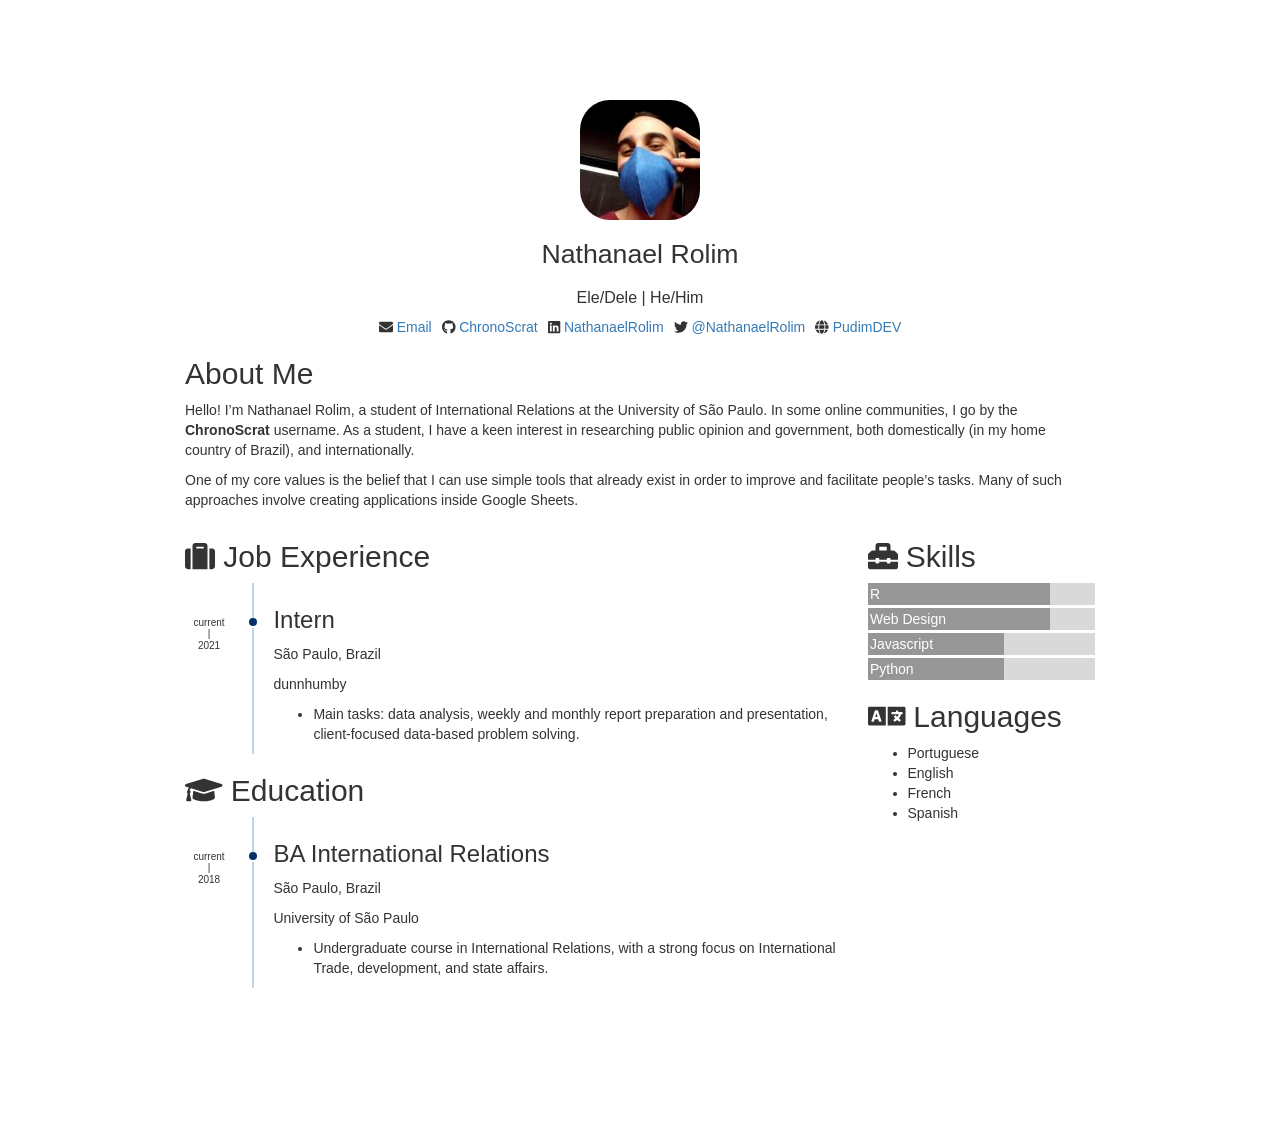
==== commit bb684cee: "AAAAAAAA" ====
--- a/index.html
+++ b/index.html
@@ -202,9 +202,8 @@
 </div>
 <div id="about-me" class="section level2">
 <h2>About Me</h2>
-<p>Hello! I’m Nathanael Rolim, a student of International Relations at the Univerity of São Paulo. In some online communities, I go by the <strong>ChronoScrat</strong> username. As a student, I have a keen interest in researching public opinion and government, both domestically (in my home country of Brazil), and internationally.</p>
-<p>One of my core values is the belief that I can use simple tools that already exisit in order to improve and facilitate people’s tasks. Many of such approaches involve creating applications inside Google Sheets.</p>
-<p>At work, I manly work with data visualization and analysis.</p>
+<p>Hello! I’m Nathanael Rolim, a student of International Relations at the University of São Paulo. In some online communities, I go by the <strong>ChronoScrat</strong> username. As a student, I have a keen interest in researching public opinion and government, both domestically (in my home country of Brazil), and internationally.</p>
+<p>One of my core values is the belief that I can use simple tools that already exist in order to improve and facilitate people’s tasks. Many of such approaches involve creating applications inside Google Sheets.</p>
 </div>
 <div class="cointainer">
 <div class="row-no-gutters">
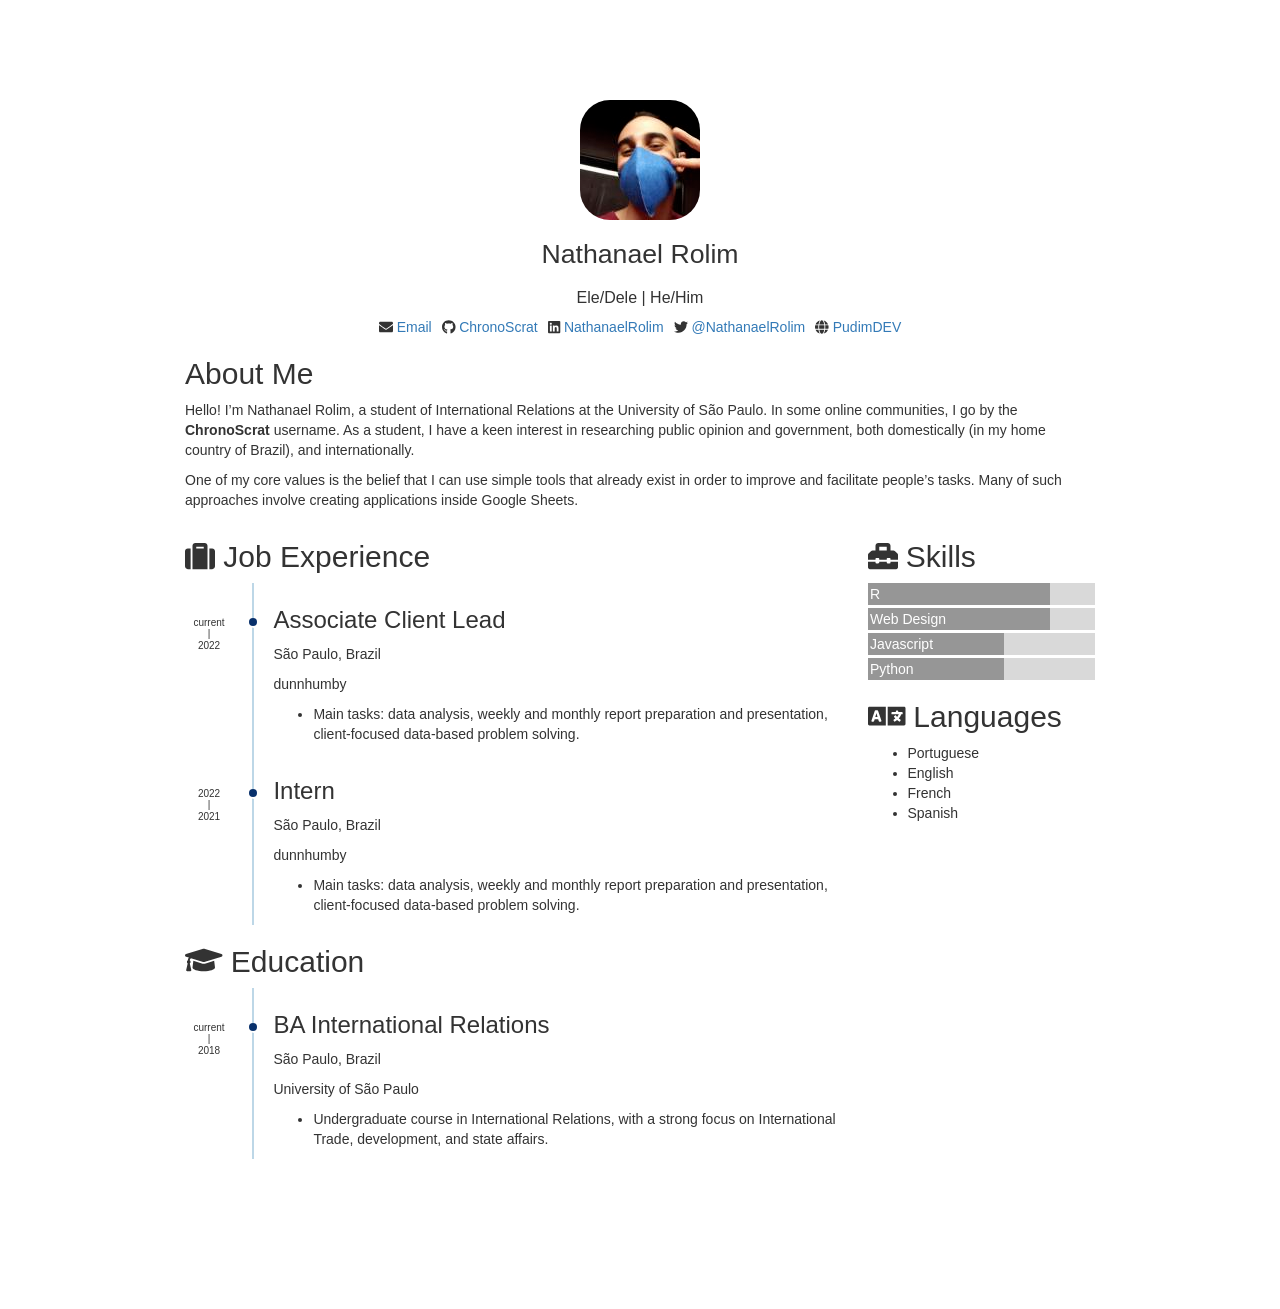
==== commit a39938e5: "Update CV" ====
--- a/index.html
+++ b/index.html
@@ -59,7 +59,7 @@
 
 
 <link rel="stylesheet" href="data:text/css,body%7Bmax%2Dwidth%3A%20940px%20%21important%3Bmargin%2Dleft%3A%20auto%20%21important%3Bmargin%2Dright%3A%20auto%20%21important%3Bpadding%2Dbottom%3A%20150px%3B%7D%2Einfo%2Dbox%7Bdisplay%3A%20block%3Bmargin%2Dtop%3A%20100px%3B%7D%2Einfo%2Dbox%20img%7Bdisplay%3A%20block%3Bborder%2Dradius%3A%2025%25%3Bmargin%3A%20auto%3B%7D%2Einfo%2Dbox%20h1%7Bfont%2Dsize%3A%2020pt%3Btext%2Dalign%3A%20center%3B%7D%2Einfo%2Dbox%20%2Epron%7Bfont%2Dsize%3A%2012pt%3Btext%2Dalign%3A%20center%3B%7D%2Einfo%2Dbox%20ul%7Blist%2Dstyle%3A%20none%3Bdisplay%3A%20flex%3Bjustify%2Dcontent%3A%20center%3Bmargin%3A%20auto%3Bwidth%3A%20100%25%3Bpadding%3A%200%3Bflex%2Dwrap%3A%20wrap%3B%7D%2Einfo%2Dbox%20ul%20li%7Bmargin%2Dleft%3A%201rem%3B%7D%2Einfo%2Dbox%20ul%20li%3Afirst%2Dchild%7Bmargin%2Dleft%3A%200%3B%7D" type="text/css" />
-<link rel="stylesheet" href="data:text/css,%40font%2Dface%20%7B%0Afont%2Dfamily%3A%20%27Montserrat%27%3B%0Afont%2Dstyle%3A%20normal%3B%0Afont%2Dweight%3A%20400%3B%0Afont%2Ddisplay%3A%20swap%3B%0Asrc%3A%20url%28data%3Afont%2Fttf%3Bbase64%[base64]%2BvgAAQNAAAAJAbWF4cAEzALYAAECwAAAAIG5hbWVAY15NAABK5AAAAnxwb3N0%2F58AMgAATWAAAAAgcHJlcGgGjIUAAErcAAAABwACACgAAAIjArwAAwAHAAAzESERJSERISgB%2B%2F5VAVv%2BpQK8%2FURGAjAAAgACAAACywK8AAcACwAAMwEzASMBMwE3NyEXAgFASQFATv7aHv7aMRYBlxYCvP1EApH9b7s8PP%2F%2FAAIAAALLA3ECJgABAAAABgEUOwD%2F%2FwACAAACywNxAiYAAQAAAAYBFTsA%2F%2F8AAgAAAssDYgImAAEAAAAGARI7AP%2F%2FAAIAAALLA3ECJgABAAAABgETOwD%2F%2FwACAAACywPQAiYAAQAAAAcBBQA7AK%2F%2F%2FwACAAACywNtAiYAAQAAAAYBFjsAAAQAAgAAA80CvAAGAAoADgAWAAAzATMVIzcBNzchFTchFSETIRUhESEVIQIBq0lCLv5tWggBRSoBc%2F6NCAGl%2FhEB4P5qArxAHv1muzw8yD%2F%2B%2FEACvEAAAgByAAACuwK8ABEAIwAAMxEhMhYVFAYGIzcyFhYVFAYjJzMyNjU0JiMjNTMyNjU0JiMjcgEudYE1WzYRQ2E2g4T491xiYlz%2F51RdXVTfArxeVjlOKBgpUTxZYj0%2FRUQ%2FPUA%2FQD8AAQA0%2F%2FoCowLCACEAAAUiLgI1ND4CMzIWFwcmJiMiDgIVFB4CMzI2NxcGBgGiT4ZiNzdjhk9Mhi4vK2g8P2xQLS1QbD88aCsvLoYGNWCCTU2CYDUzMy8sJytPaT8%2FaU8rKCwvMzT%2F%2FwA0%2FyQCowLCAiYACgAAAAYBCGgAAAIAcgAAAwYCvAAKABUAADMRITIWFhUUBgYjJzMyNjY1NCYmIyNyAR1wqV5eqXDTz12JTEyJXc8CvFmeZ2eeWUBJgVRVgEkA%2F%2F8ADQAAAwsCvAImAAwFAAAGARejAAACAHIAAAJhArwAAwALAAATIRUhEyEVIREhFSG0AXL%2BjggBpf4RAeD%2BagGDP%2F78QAK8QAD%2F%2FwByAAACYQNxAiYADgAAAAYBFDcA%2F%2F8AcgAAAmEDcQImAA4AAAAGARU3AP%2F%2FAHIAAAJhA2ICJgAOAAAABgESNwD%2F%2FwByAAACYQNxAiYADgAAAAYBEzcAAAIAcgAAAlICvAADAAkAABMhFSETIxEhFSG0AXL%2BjghKAeD%2BagFpQP7XArxAAAACADT%2F%2BgKqAsIAIQAlAAAFIi4CNTQ%2BAjMyFhcHJiYjIg4CFRQeAjMyNjcXBgY3ETMRAaVQh2M3N2SHUFCFLy4saj1BbVEtLVFtQDxrLSoyhnFHBjVggk1NgmA1MjMvLCYrT2k%2FPmpPKyQrOCwtYgEC%2FvUAAAMAcgAAArsCvAADAAcACwAAATMRIyEjETMBITUhAnJJSf5KSkoBvf47AcUCvP1EArz%2Bh0EAAAEAcgAAALwCvAADAAAzETMRckoCvP1E%2F%2F8AVgAAAT4DcQImABYAAAAHART%2FawAA%2F%2F%2F%2F8gAAATwDcQImABYAAAAHARX%2FawAA%2F%2F8AEwAAARsDYgImABYAAAAHARL%2FawAA%2F%2F%2F%2F8AAAANgDcQImABYAAAAHARP%2FawAAAAH%2F%2FP%2F6AYkCvAAQAAAXIiYnNxYWMzI1ESE1IREUBr07Zx8rHUwugv8AAUlnBjQwMiosmgGoQP4bb24AAAMAcgAAAsECvAAFAAkADQAANycBMwEHAxEzESEBNwGyAwGoVf7LKttKAa3%2B0jIBVK5aAbT%2BvC3%2BtQK8%2FUQBXDb%2BbgAAAQByAAACRAK8AAUAADMRMxEhFXJKAYgCvP2EQAAAAQByAAADSQK8AA8AADMRMwEjATMRIxEzASMBMxFyPQFAIAE9PUcR%2Ftwj%2FtoTArz93gIi%2FUQCTf4MAfT9swABAHIAAAK7ArwACwAAMxEzASMRMxEjATMRcj0B4yBJPf4eIAK8%2FaACYP1EAmD9oP%2F%2FAHIAAAK7A20CJgAfAAAABgEWagAAAgA0%2F%2FoDEwLCABMAJwAABSIuAjU0PgIzMh4CFRQOAicyPgI1NC4CIyIOAhUUHgIBpE%2BHYzc3Y4ZQT4ZjNzdjhk8%2Fa08sLE9rPz9sTy0tT2wGNWGBTU2BYTU1YIJNTYJgNUIrT2k%2FP2lPKytPaT8%2Bak8rAP%2F%2FADT%2F%2BgMTA3ECJgAhAAAABgEUeAD%2F%2FwA0%2F%2FoDEwNxAiYAIQAAAAYBFXgA%2F%2F8ANP%2F6AxMDYgImACEAAAAGARJ4AP%2F%2FADT%2F%2BgMTA3ECJgAhAAAABgETeAD%2F%2FwA0%2F7oDEwMCAiYAIQAAAAYBGA4A%2F%2F8ANP%2F6AxMDbQImACEAAAAGARZ4AAADADQAAAQlArwAFQAZACEAACEiJiY1NDY2MzMVIyIGBhUUFhYzMxUTIRUhEyEVIREhFSEBq3CpXl6pcJ6bXIlMTIlcmy8Bcv6OBwGm%2FhEB4P5pWZ1nZ59ZQEmBVVSASUABgz%2F%2B%2FEACvEAAAgByAAAClgK8AA0AGAAAMxEhMhYWFRQGBiMjNxE1JzMyNjU0JiMjN3IBBlmARUWAWd0hIdtpbW1p2yECvDlrTEprOiP%2FAPokW1NUXCMAAgByAAAClgK8ABMAFwAANzUzMjY1NCYjIzUzMhYWFRQGBiMFETMRqc1pbW1pzc9ZgEVFgFn%2B%2BkqBQVxUU1xAOmpLS2w6gQK8%2FUQAAAMANP91AzMCwgATACIANgAABSIuAjU0PgIzMh4CFRQOAhciLgInNx4CMzI3FwYlMj4CNTQuAiMiDgIVFB4CAaRPh2M3N2OGUE%2BGYzc3Y4aWIDw9QCZRHzs5HE43JEL%2Bsz9rTywsT2s%2FP2xPLS1PbAY1YYFNTYFhNTVggk1NgmA1hRAjOCgUJTAXQCtQxytQaT4%2FaU8rK09pPz5pUCsAAwByAAACoQK8AA0AEQAcAAAzESEyFhYVFAYGIyM3ESEnMxclJzMyNjU0JiMjN3IBBlmARUWAWd0hAZS0ULX%2BGyHbaW1tadshArw5a0xKazki%2FwD%2B%2FvojXFNUXCMAAAEAL%2F%2F6AjgCwgAtAAAFIiYnNxYWMzI2NjU0LgU1NDY2MzIWFwcmJiMiBgYVFB4FFRQGBgEzTo8nHSV9RUJTJy9MXFxNLzdyWTt0KhktZS8%2FUicvTVxbTS84cwYzKDkkMSE4IikyHRYZKkU4NFc1IR07HhwiOSQpMhwWGilENzNXNQABAAQAAAI6ArwABwAAMxEjNSEVIxH69gI29gJ8QED9hAAAAQBs%2F%2FoCqwK8ABEAAAUiJjURMxEUFjMyNjURMxEUBgGMhppKcGZncEiZBpqXAZH%2Bcnx2dnwBjv5vl5r%2F%2FwBs%2F%2FoCqwNxAiYALwAAAAYBFGAA%2F%2F8AbP%2F6AqsDcQImAC8AAAAGARVgAP%2F%2FAGz%2F%2BgKrA2ICJgAvAAAABgESYAD%2F%2FwBs%2F%2FoCqwNxAiYALwAAAAYBE2AAAAEAAwAAArgCvAAHAAAhATMBIwEzAQE5%2FspQASIsASRL%2FsoCvP1tApP9RAAAAQAlAAAEMwK8AA8AACEDMxMjEzMTIxMzAyMDMwMBEexM3SbkROEk30fsTtcU2AK8%2FW0Ck%2F1tApP9RAJx%2FY8AAAEAEQAAAn8CvAAPAAAzARUBMxMHEzMBNQEjAzMDEQEf%2FvJV4yHjUP71AR5W8h%2FwAYQ5AXH%2BzAEBNf6UNP58AUn%2BtwAAAQABAAACegK8AAsAACERFwEzASMBMwE3EQEZEf7XTwEFKgEFSv7XEQEELgHm%2FlUBq%2F4aLv78AP%2F%2FAAEAAAJ6A3ECJgA3AAAABgEUEQAAAQAtAAACawK8AAsAADM1ARchNSEVASchFS0B5gj%2BGQIr%2FhsJAfozAmUcQDP9mxxAAAAEAGL%2F%2BwL2A3EAEAAUABgAHAAABSImJzcWFjMyNjURMxEUBgYBETMRAzczByE3MwcBR0N2LB4qZjVkb0pHfv7PSkqKU6IBcopTogUoHjoeIHZ6AY%2F%2Bc2aIRgEzAY7%2BcgHHfHx8fAACADf%2F%2BwHwAhIAEQApAAAhNSc1NCYjIgYHJzY2MzIWFREHIiYmNTQ2NjMzFSMiBhUUFjMyNjcXBgYBrANLSjNcICAocD5mb%2Fk7Vy4nWUu1s0w7Rj88VxQQFGN0E8JDSCIcNSIlZWf%2BugUnRS0pQyk1NigtNjc0MTQ%2B%2F%2F8AN%2F%2F7AfAC2wImADsAAAAGAQPxAP%2F%2FADf%2F%2BwHwAtsCJgA7AAAABgEE8QD%2F%2FwA3%2F%2FsB8ALMAiYAOwAAAAYBAPEA%2F%2F8AN%2F%2F7AfAC2wImADsAAAAGAQLxAP%2F%2FADf%2F%2BwHwAyICJgA7AAAABgEF8QD%2F%2FwA3%2F%2FsB8ALXAiYAOwAAAAYBBvEAAAEAN%2F%2F7A6wCEgBNAAAXIiY1NDY2MzMVIyIGFRQWMzI2NTU0JiMiBgcnNjYzMhYXJzY2MzIeAhUUBgchNSEHNCYmIyIGBhUVFBYWMzI2NxcGBiMiJiYnFw4C%2Fl5pJ1lLs7FMO0c%2FTFpLSjNcICAocD1aZwwgHnhPN11FJwEB%2FjgBoh0zVjMyVjM1XT4xUR8oI2k%2FPGlOFS4KRWIFVkUnQik1NScuNlBGgENIIhw1IiVMTAZDTydGYDoHCwY1Fz1XMDBYPgs8WzMiIy4rKyhSPgFEUCMAAwBj%2F%2FsCeALmAA8AFgAmAAAFIiYmNTQ2NjMyFhYVFAYGJREzEQcXFTcyNjY1NCYmIyIGBhUUFhYBckVuQEFuREt3RER3%2FqZHCgfGOFg0NFg4OFkzM1kFP3hVVnc%2BQ3hQT3lEBQLm%2Foxqap46M109PlwzM1w%2BPV0zAAABAC7%2F%2BwILAhIAHQAABSImJjU0NjYzMhYXByYmIyIGBhUUFhYzMjY3FwYGAT1Oe0ZGe05DbB81G1AvOFo0NFo4L1AbNR9sBUV5Tk94RDQ0JCgmM1w%2BPlwzJickMzX%2F%2FwAu%2FyQCCwISAiYARAAAAAYBCP0AAAMALv%2F7AkMC5gAPAB8AJgAABSImJjU0NjYzMhYWFRQGBicyNjY1NCYmIyIGBhUUFhYXNTcnETMRATRLd0REd0tFbUFAbUE4WTMzWTg3WDQ0WP0HCkcFRHlPUHhDPndWVXg%2FPzNdPT5cMzNcPj1dMzqeamoBdP0aAAMALv%[base64]%2F%2FsCLgISACYAAAUiJiY1NDY2MzIWFhUUBhUhNSEHNCYmIyIGBhUVFBYWMzI2NxcGBgFCUnxGQ3VJSnNCAf43AaMcMVQ3NlYwNV89MFMeKCNpBUV5Tk54RUN5TwULBjUVOVkyMlo6CzxbMyIjLiosAP%2F%2FAC7%2F%2BwIuAtsCJgBIAAAABgEDAgD%2F%2FwAu%2F%2FsCLgLbAiYASAAAAAYBBAIA%2F%2F8ALv%2F7Ai4CzAImAEgAAAAGAQACAP%2F%2FAC7%2F%2BwIuAtsCJgBIAAAABgECAgAAAgARAAABdwLrABEAFQAAMxE0NjMyFhcHJiYjIgYVFRcRAzUhFW9STR44ExgPKBctMAKlAUUCT0ZWEBE1DQ0yMVAh%2FiUB0js7AAADAC7%2FOQJKAhIAEgAiADIAAAUiJic3FhYzMjY1NTcnNTMRFAYnIiYmNTQ2NjMyFhYVFAYGJzI2NjU0JiYjIgYGFRQWFgFDSIQpJCVtPWReCgdEhY9LeEVFeEtGcEJCcD86WjQ0Wjo5WzMzW8cqJzYhJ11ig1pan%2F4ziH%2FbQXRLS3NAOnJSUnI8PzFXOTlWMTFWOTlXMQABAGMAAAJHAuYAFgAAATIWFhURIxE0JiMiBgYVESMRMxEnNjYBb0BhN0dTSzhTLUdHDhluAhIxZEz%2BzwEqU1UtVTz%2B7ALm%2FpcbOUH%2F%2FwBTAAAAuwLmAiYAUQAAAAcBGf9bAAAAAQBjAAAAqgINAAMAADMRMxFjRwIN%2FfP%2F%2FwBFAAABLgLbAiYAUQAAAAcBA%2F9bAAD%2F%2F%2F%2F6AAABEwLbAiYAUQAAAAcBG%2F9bAAD%2F%2FwAbAAAA8gLLAiYAUQAAAAcBGv9bAAD%2F%2FwBXAAAAtwLWAiYAUQAAAAcBAf9bAAD%2F%2F%2F%2FfAAAAyALbAiYAUQAAAAcBAv9bAAD%2F%2F%2F%2Bm%2FzkAwALmAiYAWAAAAAcBGf9gAAAAAf%2Bm%2FzkArwINAA4AABciJic3FjMyNjURMxEUBhUgOxQZIDIqLUdPxxERNhsyMQI0%2FcxJVwAAAwBjAAACUQLmAAUACQANAAA3NwEzBwcDETMRIQM3AZsCAUdX5yjJRwFQ2y4BBIhbASrdIv7yAub9GgERN%[base64]%2F%2FAGMAAAJHAtcCJgBcAAAABgEGKAAAAgAu%2F%2FsCRQISAA8AHwAABSImJjU0NjYzMhYWFRQGBicyNjY1NCYmIyIGBhUUFhYBOUx5RkZ4TU55RUV6TTlYMzNYODhYNDRYBUV5Tk94RER4T055RT8zXT0%2BXDMzXD49XTMA%2F%2F8ALv%2F7AkUC2wImAF4AAAAGAQMNAP%2F%2FAC7%2F%2BwJFAtsCJgBeAAAABgEEDQD%2F%2FwAu%2F%2FsCRQLMAiYAXgAAAAYBAA0A%2F%2F8ALv%2F7AkUC2wImAF4AAAAGAQINAP%2F%2FAC7%2FuQJFAlICJgBeAAAABgEJBP%2F%2F%2FwAu%2F%2FsCRQLXAiYAXgAAAAYBBg0AAAMALv%2F7A%2F4CEgAPAB8ARgAABSImJjU0NjYzMhYWFRQGBicyNjY1NCYmIyIGBhUUFhYFIiYmNTQ2NjMyFhYVFAYVITUhBzQmJiMiBgYVFRQWFjMyNjcXBgYBOU14RkZ4TU51QkJ1TjlYMzNYOTdYNDRYAhBRe0RBckpKc0IB%2FjcBoxwxVDc3VDE1Xz0wUx0oI2gFRXlOT3dFRXdPTnlFPzNdPT5cMzNcPj1dMz9FeU5OeEVDeU8FCwY1FTlZMjJaOgs8WzMiIy4qLAADAGP%2FPgJ4AhIADwAWACYAAAUiJiY1NDY2MzIWFhUUBgYFETMVBxcRNzI2NjU0JiYjIgYGFRQWFgFyRG5BQG5FS3dERHf%2BpkQHCsM4WDQ0WDg4WTMzWQU%2Fd1ZWdz5DeU9QeES9As%2BeaWr%2BovwzXT09XDQ0XD09XTMAAAMAY%2F8%2BAngC5gAPABYAJgAABSImJjU0NjYzMhYWFRQGBgURMxEHFxE3MjY2NTQmJiMiBgYVFBYWAXJEbkFAbkVLd0REd%2F6mRwoKwzhYNDRYODhZMzNZBT93VlZ3PkN5T1B4RL0DqP6JaWr%2BovwzXT09XDQ0XD09XTMAAwAu%2Fz4CQwISAA8AHwAmAAAFIiYmNTQ2NjMyFhYVFAYGJzI2NjU0JiYjIgYGFRQWFhcRNyc1MxEBNEt3RER3S0ZtQEFtQDhZMzNZODdYNDRY%2BgoHRAVEeFBPeUM%2Bd1ZWdz8%2FM109PVw0NFw9PV0z%2FAFeamme%2FTEAAQBjAAABawISAA8AADMRMxUnNjYzFSImIyIGFRFjRAcWaE0ECARTXgINjxk8P0UBZV3%2B9AAAAQAa%2F%2FsByQISACsAABciJic3FhYzMjY1NC4FNTQ2NjMyFhcHJiYjIgYVFB4FFRQGBvBBdCEgIGQ3S0IlPEpJPCUwXUMzZiEfI1AoR0MlPUlJPSUzYQUlHDgYIy8nHSERDBAfNi0rRCcbFjkYFTEmHiITDBEdNSsuQyUAAAEAY%2F%2F7Am4C6wAxAAAFIiYnNxYWMzI2NjU0JiMjNTY2NTQmIyIGFREjETQ2NjMyFhYVFA4CIzcyFhYVFAYGAYEdPBgNFS4eMksrYU46U15RSU5cRz5tRkVkNiI4RSIcQGU7PmsFCAg8BwciQS1ESj0BUEQ7SVta%2FggB8lNuODJWNy1HMRoeLlc%2FQFsxAAACABH%2F%2BwF4AoEADgASAAAFIiY1ETMRFBYzMjcXBgYBNSEVAQlKUEcvLC8fGRU7%2FukBRQVQSQHt%2FhcuMhszExIB1zs7AAEAXv%2F7Aj0CDQAWAAAFIiYmNREzERQWMzI2NjURMxEjNRcGBgE8Q2Q3R1NLN1ErR0QLGWkFMmRLATH%2B11RVLVY8ARP985AaOkH%2F%2FwBe%2F%2FsCPQLbAiYAbQAAAAYBAyIA%2F%2F8AXv%2F7Aj0C2wImAG0AAAAGAQQiAP%2F%2FAF7%2F%2BwI9AswCJgBtAAAABgEAIgD%2F%2FwBe%2F%2FsCPQLbAiYAbQAAAAYBAiIAAAEAAQAAAh0CDQAHAAAzAzMTIxMzA%2BrpStYj2UbqAg3%2BGQHn%2FfMAAQAIAAADZwINAA8AADMDMxMjEzMTIxMzAyMDMwPOxkS0H7k9tx%2B3QcdDsBWxAg3%2BGQHn%2FhkB5%2F3zAcr%2BNgABABMAAAIDAg0ADwAAMxMHAzMXJzczAzcTIycXBxPeAdNQrR6tTtUB4FG3HLQBICMBEOEB4P7tJv7g8ATsAAL%2F5%2F85Ah0CDQASABYAABciJic3FhYzMjY%2FAhMzAQ4CNwMzE2clQxghFC8dIzMXIgjYRv75FjU%2BZvJK1scYGDUTFScxTQsB5%2F20MzwZuAIc%2Fh4A%2F%2F%2F%2F5%2F85Ah0C2wImAHUAAAAGAQPVAP%2F%2F%2F%2Bf%2FOQIdAswCJgB1AAAABgEA1QAAAQAqAAAB1gINAAsAADM1ARchNSEVASchFSoBXg%2F%2BmQGf%2FqMSAXYvAbsYOy7%2BRBg7AAAEAEr%2FOQI6AtsAAwAHABYAGgAAMxEzEQM3MwcTIiYnNxYzMjY1ETMRFAYDNzMHY0dgi1OinyA8FRgfMSsuR04RilOiAg398wJffHz82hERNhsyMQI0%2FchGVgMmfHz%2F%2FwARAAACDgLrACYATQAAAAcAUAFTAAD%2F%2FwARAAAB%2FQLrACYATQAAAAcAWgFTAAAAAgApAasBSgLqABEAJwAAATUnNTQmIyIGByc2NjMyFhUVByImNTQ2MzMVIyIGFRQWMzI2NxcGBgEZBC4uITsVFRlLJ0RIpjw%2FPEdzbS8oLCgnMg0KCz8BrkQLcyknExIjFBg9P8ADNCcmNCMdFxseHhwgHCMAAAIAIgGrAXwC6gAPABsAABMiJiY1NDY2MzIWFhUUBgYnMjY1NCYjIgYVFBbPMk4tLU4yMk4tLU4yNURENTVERAGrKUkuL0cpKUcvLkkpLUAzND9AMzNAAAABAGP%2FPgJDAg0AGQAAFxEzERQWMzI2NjURMxEjNRcOAiMiJic3EWNHU0w3UCxHRAwPO0wrPlkXDsICz%2F7XVFUtVjwBE%2F3zkhMtOxwzMSD%2BvwAAAgA0%2F%2FoCYwLCAA8AHwAABSImJjU0NjYzMhYWFRQGBicyNjY1NCYmIyIGBhUUFhYBS1F%2BSEh%2BUVF%2BSUl%2BUT5cNDRcPjxeNDReBlWfcHCfVVWfcHCfVUJDgV5egUNDgV5egUMAAAEACQAAAPYCvAAGAAAzERcjNTMRriDF7QKeIkD9RAAAAQASAAACEgLCABwAADM1AT4CNTQmIyIGByc2NjMyFhYVFAYGBwEnIRUnASMoKA5TUT5fIjMpgE9HaDkTMS%2F%2B9RQBsjMBHSc7NBc9RiYoLDA0LVY6IkJJLv76HEAAAAEACf%2F6AgMCvAAeAAAFIiYnNxYWMzI2NTQmIyM1ExchNSEVAyczMhYVFAYGAQVMhykjInNEV11bYjLYCv56AcLYIxt%2BfThxBjEpOSMuTEBATDUBDxxAM%2F7xF3BYO142AAIAKAAAAocCvAAHAA0AADc1ATMBJyEVBzU3NTMRKAFzUP6QJwIz1AJGuDQB0P4wDEC4uECi%2FmYAAQAW%2F%2FoCDwK8AB4AAAUiJic3FhYzMjY1NCYmIyMTIRUhNwMnMzIWFhUUBgYBEUuIKCMhc0NZXStmWZUkAX%2F%2BniUfJYNqgDk4cAYxKTkjLk9ALUEkAV9AI%2F7aJDRdPjthOAACADT%2F%2BgJCAsIAIQAwAAAFIiYmNTQ2NjMyFhcHJiYjIgYVFBYXJz4CMzIWFhUUBgYnMjY2NTQmIyIGBhUUFhYBU12AQlGQXy9WIR0bRidxhwUJGQtAYDlGajw%2BbUcyTSxfUTZQLipTBlOdbnehUhIUOhIPkI8WQSATNEkmNF5AQWE1PSVFLkVSKEUsJkUrAAABACAAAAIiArwACgAAMwEXITcVIzUhFQGvAS4W%2Fk8lRwIC%2FtsCnCAjpsMz%2FXcABAAw%2F%2FoCTgLCAA8AGwArADcAAAUiJiY1NDY2MzIWFhUUBgYnMjY1NCYjIgYVFBYTIiYmNTQ2NjMyFhYVFAYGJzI2NTQmIyIGFRQWAT5UeUE%2FeVZVekFCelRdaWldXWhoXU5tOj1uSkpvPjpvTlJcX09PXlsGMFs%2BPFUuLlU8PlswPUxBQUtLQUFMASIqTzc6UywsUzo3TyowRDk8Q0M7OkQAAgAf%2F%2FoCLQLCACEAMAAAATIWFhUUBgYjIiYnNxYWMzI2NTQmJxcOAiMiJiY1NDY2FyIGBhUUFjMyNjY1NCYmAQ5dgEJRkF8vVSIdG0cmcYcFCRkKQV86RWs8Pm1HMk0sX1E2US0qUgLCU5xvdqJSEhQ6Eg%2BQjxdAIBM0SSY0XkBCYDU9JUQvRVIoRisnRCsAAgBD%2F%2FoCeQLCAA8AHwAABSImJjU0NjYzMhYWFRQGBicyNjY1NCYmIyIGBhUUFhYBXlR%2FSEh%2FVFR%2FSEh%2FVD5eNTVePj5eNTVeBlegbW6fV1efbm2gV0JEglxdgUREgV1cgkQAAAEAlAAAAkoCvAAMAAAlJzMVITUzBxEXIzUzAZ4hzf5K4SEg1P4gIEBAIAJ%2BIkAAAAEAQgAAAlYCwgAdAAAzNQE%2BAjU0JiYjIgYHJzY2MzIWFhUUBgYHASchFVsBLikrECdPPD5kJTIrg1BQbjkUNTH%2B7A0BujMBHSc8MxkmOiElKS0xMjBVNyJBSi%2F%2B%2BhxAAAEARP%2F6AlMCvAAeAAAFIiYnNxYWMzI2NTQmIyM1ExchNSEVAyczMhYVFAYGAUpViSgnInBNXWJhZDbjC%2F5WAeXjIx9%2FhDt2BjEpOSMuTEBATDUBDxxAM%2F7xF3BYO142AAIAPAAAAnwCvAAHAA0AADc1ATMBJyEVBzU3NTMRPAFFUf67JQIU1ANDuDQB0P4wDEC4uECf%2FmkAAQBK%2F%2FoCWQK8ACAAAAUiJiYnNxYWMzI2NjU0JiYjIxMhFSE3AyczMhYWFRQGBgFRNmNRHSMkd0o%2FVCorZ1ulJQGM%2FpElHyOObII7OXUGFicaOSEtJkEqKkElAV9AI%2F7aJDVcPTphOgACAFL%2F%2BgJzAsIAIwAzAAAFIiYmNTQ%2BAjMyFhcHJiYjIgYGFRQWFyc%2BAjMyFhYVFAYGJzI2NjU0JiYjIgYGFRQWFgF6XIVHMVl9TS1WIRwdRiVPeEQGCBUIQmU7R28%2FQm9KNFAuLlI4NVQyLFYGUJxwVoZeMhMTOxIQQ4BeFkIfGjBHJzVeP0BhNj0mRS0tRCYmRC0kRi4AAAEATQAAAncCvAAKAAAzARchNxUjNSEVAe0BRRb%2BKCRHAir%2BwwKcICOmwzP9dwAEAED%2F%2BgJ8AsIADwAbACsANwAABSImJjU0NjYzMhYWFRQGBicyNjU0JiMiBhUUFhMiJiY1NDY2MzIWFhUUBgYnMjY1NCYjIgYVFBYBXVl%2FRUN%2FW1uAREaAWWRxcWRlbm5lVHQ8QHVPUHVBPXVUWWRmV1ZlYgYxWj08Vi4uVjw9WjE9TUBATExAQE0BISxQNjlSLS1SOTZQLDFFOTpERDo5RQACAEn%2F%2BgJqAsIAIwAzAAABMhYWFRQOAiMiJic3FhYzMjY2NTQmJxcOAiMiJiY1NDY2FyIGBhUUFhYzMjY2NTQmJgFCXIVHMVl9TSxXIRwdRiVPeEQGCBUHQ2U7R28%2FQnBJM1EuLlI4NlMyLFYCwlCbcVaGXjITEzsSEEOAXhdCHhovSCc1Xj9AYTY9JkQuLEUmJkUsJUUuAAIAIP%2F8AY4BowALABcAABciJjU0NjMyFhUUBicyNjU0JiMiBhUUFtdSZWVSUmVlUjlJSTk5SUkEcmJhcnJhYnIuVlBQVVVQUFYAAQBUAAABcAGfAAwAACUnMxUhNTMHERcjNTMBBCGN%2FuSaIRiKqQsiLS0iAYAZLQAAAQAgAAABeAGjABkAADM1NzY2NTQmIyIGByc2NjMyFhUUBgcHJyEVML4nGTQ7JkAUJRpSNlFRHy%2BrEQEeI6gjKxUdKhcXHR8gQjAfOCqXFC0AAAEAH%2F%2F8AXcBnwAeAAAXIiYnNxYWMzI2NTQmIyM1NxchNSEVByczMhYVFAYGyjdcGBcXTi89Ojk8Ko8I%2FvEBOY4XF09TJ00EHRgoFBsrIyQqJZsULSOcD0I1IjkhAAACABsAAAGQAZ8ABwANAAA3NRMzAychFQc1NzUzFRvOPM8bAVWMBDBqJAER%2Fu8ILGpqLFvxAAABACL%2F%2FAF5AZ8AHQAAFyImJzcWFjMyNjU0JiMjNyEVIzcHJzMyFhYVFAYGzDZdFxYXTi89Oz5RcBgBAe0bFBtgRlIkJ00EHRgoFBsrIyMn3S0ZtBgeNiMjOCEAAAIAKv%[base64]%2FoQABAAf%2F%2FwBjwGjAA8AGwAnADMAABciJiY1NDY2MzIWFhUUBgYnMjY1NCYjIgYVFBY3IiY1NDYzMhYVFAYnMjY1NCYjIgYVFBbWOVIsK1I6O1MrLFM6P0VFPz5ERD5RV1tNTlxYUjk8Pjc3PDwEHjUjJTMcHDMlIzUeKiskIywsIyQrpTgyMT0%2BMTE4ISgfICYmHx8pAAIAJf%2F8AYQBowAfACwAABciJic3FhYzMjY1NCYnFwYGIyImJjU0NjYzMhYVFAYGJzI2NTQmJiMiBhUUFqccORUTFCwYTFsEBQ4IUTouRigpSC9cYzdjIDNAGDUqMjs7BAsMKgoJVk0NJRESJzIfOCUoOiBrY0RhNNIxJRQnGi4nJTEA%2F%2F8AIAEZAY4CwAIHAJMAAAEd%2F%2F8AVAEdAXACvAIHAJQAAAEd%2F%2F8AIAEdAXgCwAIHAJUAAAEd%2F%2F8AHwEZAXcCvAIHAJYAAAEd%2F%2F8AGwEdAZACvAIHAJcAAAEd%2F%2F8AIgEZAXkCvAIHAJgAAAEd%2F%2F8AKgEZAYkCwAIHAJkAAAEd%2F%2F8AJwEdAY0CvAIHAJoAAAEd%2F%2F8AHwEZAY8CwAIHAJsAAAEd%2F%2F8AJQEZAYQCwAIHAJwAAAEd%2F%2F8AVAFHAXAC5gIHAJQAAAFH%2F%2F8AIAFHAXgC6gIHAJUAAAFH%2F%2F8AHwFDAXcC5gIHAJYAAAFH%2F%2F8AGwFHAZAC5gIHAJcAAAFHAAH%2FSAAAAWECvAADAAAjATMBuAHeO%2F4iArz9RP%2F%2FAFQAAAPPArwAJgCeAAAAJwCrAa4AAAAHAJUCVwAA%2F%2F8AVAAAA%2BcCvAAmAJ4AAAAnAKsBrgAAAAcAlwJXAAD%2F%2FwAfAAAD5wK8ACYAoAAAACcAqwGuAAAABwCXAlcAAAABADX%2F%2BwCfAGgACwAAFyImNTQ2MzIWFRQGahYfHxYWHx8FIBcYHh4YFyAAAAEANv9uAJ8AaAAQAAAXNxciJjU0NjMyFhUUBgYHBzgsCBcfHxYXHQIGBSqSuSseGBgeIBYIEBQOiv%2F%2FADX%2F%2BwCfAhICJwCvAAABqgAGAK8AAP%2F%2FADX%2FbgCfAhICJwCvAAABqgAGALAAAP%2F%2FADX%2F%2BwJSAGgAJgCvAAAAJwCvANkAAAAHAK8BswAAAAIATf%2F7ALYCvAADAA8AADcDMwMHIiY1NDYzMhYVFAZmDlQPGxYfHxYXHR3SAer%2BFtcfFRYdHRYVHwACAE3%2FZgC2AhIAAwAPAAATEyMTNzIWFRQGIyImNTQ2nQ9UDhwXHR0XFh8fATv%2BKwHV1x4WFR4eFRYeAAACAA3%2F%2BwHsAsIAHAAoAAA3ND4ENTQmIyIGByc2NjMyFhYVFA4EFQciJjU0NjMyFhUUBusbKS8qGlRNQF4hNSh%2BU0ZnORspLyoaJRUfHxUXHh7SKjwuKCkxITZEKSgoMjYqTjYrPS8pKjQk1x8VFh0dFhUfAAIAS%[base64]%2BTwJd%2FhpWN1eNAl0CvP1Evjc3vgK8%2FUQBxzc3AAAB%2F%2Bf%2FnAFyA0oAAwAABwEzARkBSkH%2BtmQDrvxSAAAB%2F93%2FnAFoA0oAAwAABSMBMwFoQf62QWQDrgAAAQCGAXcA6AHbAAsAABMiJjU0NjMyFhUUBrcUHR0UFRwcAXcdFRYcHBYVHQABADIA4wCQAUEACwAANyImNTQ2MzIWFRQGYRQbGxQUGxvjHBMTHBwTExwAAAEAaP8%2BASAC5gANAAAXJiY1NDY3MwYGFRQWF9w3PT03RDs3NzvCW%2B%2BKivFZZ%2BeGhudnAAABACj%2FPgDhAuYADQAAFyM2NjU0JiczFhYVFAZsRDw3NzxEOTw8wmfnhobnZ1nxiorvAAEAPP8%2BATkC5gAnAAAFIiY1NTQmIyM1MzI2NTU0NjMzFSMiBhUVFAYGBzUeAhUVFBYzMxUBE0NFFxYiIhYXRUMmGyYmDh0XFx0OJiYbwkNC%2FhsYPBgb%2FkNCOyom9x4iEgUKBBMiHvcmKjsAAAEAFf8%2BARIC5gAnAAAXIzUzMjY1NTQ2NjcVLgI1NTQmIyM1MzIWFRUUFjMzFSMiBhUVFAY6JRsnJQ4eFhYeDiUnGyVERRgVIiIVGEXCOyom9x4iEwQKBRIiHvcmKjtCQ%2F4bGDwYG%2F5CQwABAHL%2FPgEpAuYABwAAFxEzFSMRMxVyt3BwwgOoO%2FzOOwAAAQAV%2Fz4AzALmAAcAABcjNTMRIzUzzLdwcLfCOwMyOwABADwA8AFCAS4AAwAANzUhFTwBBvA%2BPv%2F%2FADwA8AFCAS4CBgDGAAAAAQAAAPYB9AEpAAMAADU1IRUB9PYzMwAAAQAAAPYD6AEpAAMAADU1IRUD6PYzMwAAAQAA%2F9AB9AAAAAMAABU1IRUB9DAwMAAAAQA2%2F24AnwBoABAAABc3FyImNTQ2MzIWFRQGBgcHOCwIFx8fFhcdAgYFKpK5Kx4YGB4gFggQFA6K%2F%2F8ANv9uAUkAaAAmAMsAAAAHAMsAqgAA%2F%2F8ANQHtAUgC5gAmAM8AAAAHAM8AqgAA%2F%2F8ANgHyAUkC6wAmANAAAAAHANAAqgAAAAEANQHtAJ4C5gAQAAATBycyFhUUBiMiJjU0NjY3N5wsCBgeHhYYHQIGBSoC5rkrHRgYHh8XCQ4UDooAAAEANgHyAJ8C6wAQAAATNxciJjU0NjMyFhUUBgYHBzgsCBcfHxYXHQIFBSsB8rgqHRgYHh8XCBATDooA%2F%2F8AMgBKAbgBxAAmANMAAAAHANMAsgAA%2F%2F8AJgBKAasBxAAmANQAAAAHANQAsgAAAAEAMgBKAQUBxAAFAAA3JzczBxfDkZFCjo5Kvb29vQAAAQAmAEoA%2BQHEAAUAADcjNyczF2hCjo5CkUq9vb3%2F%2FwBFAbQBLwK8ACYA1gAAAAcA1gCrAAAAAQBFAbQAhAK8AAMAABMDMwNKBT8FAbQBCP74AAIALv%2BIAgsChQADACEAAAURMxEnIiYmNTQ2NjMyFhcHJiYjIgYGFRQWFjMyNjcXBgYBHjESTntGRntOQ2wfNRtQLzhaNDRaOC9QGzUfbHgC%2Ff0Dc0V5Tk94RDQ0JCgmM1w%2BPlwzJickMzUAAAYAIgAAApoCewADAAcACwAPACMAMwAAEyc3FwMnNxcFJzcXAyc3FwEiLgI1ND4CMzIeAhUUDgInMjY2NTQmJiMiBgYVFBYWl3UpdnYpdSoBr3UqdXUqdSr%2BxDhkSysrS2Q4OWRMKytMZDk8Yjs7Yjw7Yjo6YgHZdS11%2FfotdS11dS11AawtdS395ipJYDc3YUoqKkphNzdgSSo8OF05OV45OV45OV04AAIAL%2F%2BIAjgDNAADADEAAAURMxEnIiYnNxYWMzI2NjU0LgU1NDY2MzIWFwcmJiMiBgYVFB4FFRQGBgEeMh1OjycdJX1FQlMnL0xcXE0vN3JZO3QqGS1lLz9SJy9NXFtNLzhzeAOs%2FFRyMyg5JDEhOCIpMh0WGSpFODRXNSEdOx4cIjkkKTIcFhopRDczVzUAAAMAHv%2F6AvcCwgADAAcAKQAAEzUhFSU1IRUDIi4CNTQ%2BAjMyFhcHJiYjIg4CFRQeAjMyNjcXBgYeAhj96AIYQU6GYzc3Y4ZOToUvMCppO0BsUCwsUGxAO2kqMC%2BFAQMsLIosLP5tNWCCTU2CYDUzMy8sJytPaT8%2FaU8rKCwvMzQAAwAeAAACbQLCABAAFAAYAAA3ETQ2NjMyFhcHJiYjIgYVEQc1IRUBNSEVjz99Wj1jKBskWzRkY7oCQv2%2BAc8NAb5Lbz0ZHD0aFl5X%2FkINQEABRTIyAAADAAEAAAK2ArwACwAPABMAACERFwEzASMBMwE3ESU1IRUlNSEVATcR%2FrlOASMrASNM%2FrkR%2FtsCAf3%2FAgEBMDEBvf52AYr%2BQzH%2B0IIsLIosLAD%2F%2F%2F%2Fn%2F5wBcgNKAgYAvAAAAAIARgCKAfkCMgADAAcAACURMxEnNSEVAQA%2F%2BQGzigGo%2Fli2OzsAAQBGAUAB%2BQF7AAMAABM1IRVGAbMBQDs7AAACAHIArgHNAg4AAwAHAAA3ARcBAzcBB3IBMyj%2BzSgoATMo2QE1K%2F7LATUr%2FssrAAADAEYAbgH5Ak4AAwAPABsAABM1IRUHIiY1NDYzMhYVFAYDIiY1NDYzMhYVFAZGAbPaExwcExQcHBQTHBwTFBwcAUA7O9IcFRUbGxUVHAF%2FHBQWGxsWFBwAAgBGAM0B%2BQHvAAMABwAAEzUhFQU1IRVGAbP%2BTQGzAbQ7O%2Bc7OwABAEYAjwH5Ai0ABwAANzUlFSU1BRVGAZn%2BZwGzjz6hIKE%2BrkIAAAEARgCPAfkCLQAHAAAlJTUlFQU1BQH5%2Fk0Bs%2F5nAZmPrkKuPqEgoQADAEYAAAH5Ak8AAwAHAAsAADM1IRUnETMRJzUhFUYBs%2Fk%2F%2BQGzOzutAaL%2BXrM8PAABAD4BEAIBAa0AFwAAASIuAiMiBgcjNjYzMh4CMzI2NzMGBgGFJDUsKhojKQIwAkU1JDUrKxojKgEwAkQBEB8oHjMsS0wfKB81K0tMAAABAEYAjQH5AXwABQAAARUjNSE1Afk%2F%2FowBfO%2B0OwABAFMAjwHtAi0ABwAANxMzEyMDMwNTrz2uO6EeoY8Bnv5iAYX%2BewD%2F%2FwBj%2Fz4CQwINAgYAfgAAAAUAKv%2F7AxMCwQADABMAHwAvADsAADMBMwEDIiYmNTQ2NjMyFhYVFAYGJzI2NTQmIyIGFRQWASImJjU0NjYzMhYWFRQGBicyNjU0JiMiBhUUFpIB3jv%2BIgUvSCcnSC8vRygoRy8xOzsxMjo6Ad8uSCgoSC4wRycnRzAxOzsxMTs7Arz9RAFFL1Y5OVYvL1Y5OVYvLU1ERE1NRERN%2FokvVjk5Vi8vVjk5Vi8tTURETU1ERE0AAAIAaAA%2FAfAB5wAFAAkAABM1NxcVJwMRMxFow8XFHTsBIECHh0CB%2Fp4BcP6QAAACAHQAOgH8AeIABQAJAAABFQcnNRcTESMRAfzDxcUdOwECQYeHQYIBYv6QAXAAAwA0%2FzgD1QLCADgASABYAAAFIi4CNTQ%[base64]%2BOE9AZJf%2BhSoiMl9DWJBoNzprk1lZlGs7FhYxFxfDQ3VLS3RCPnNQUHQ%2FOjJbPD1ZMTFaPDxaMwABADH%2F9QKQAsEAOQAABSImJjU0NjY3PgI1NCYjIgYVFBYWFwEHAS4CNTQ2NjMyFhYVFAYGBw4CFRQWFjMyNjY3Fw4CARxEaj0oWUo%2FRx41MTU6DSUhAXIp%2Fn4jKRArUDYxSSklVEg%2FSR4rTTJGbksRORNciAYtUDUtS0koIzMvGycwNSoVJi4j%2FoMvAY0lNzIcLUMlIT4sJkI%2FJyM6NyEmOR86dlkSZIhGAAEAFf%2BcAgYC5gAPAAAXES4CNTQ2NjMhESMRIxHiPF00NWFBARo8rGQB7wErTjQ2TSr8tgMS%2FO4AAgAc%[base64]%2B9REeEzcaJTEvICUXERMhOCw2SQ8lBzQrIScYEBQhNysvRiYAAAMANP%[base64]%2F%2FQL2Ar8AEwAXACsANgA%2FAAAFIi4CNTQ%[base64]%2F%2BuZwBbpwBHQGf%2FsIBPv5hAVH%2B4gEe%2Fq8BcS4u%2Fo8AAAIAMgGEAXECwQAPAB8AABMiJiY1NDY2MzIWFhUUBgYnMjY2NTQmJiMiBgYVFBYW0SxJKipJLC1JKipJLCA1Hh41ICE1Hh41AYQrRy0sSCoqSCwsSCsqIDQhITUeHjUhITUfAAABAEUBtACEArwAAwAAEwMzA0oFPwUBtAEI%2FvgAAgBFAbQBLwK8AAMABwAAEwMzAzMDMwNKBT8FdgU%2FBQG0AQj%2B%2BAEI%2FvgAAQBy%2Fz4AtALmAAMAABcRMxFyQsIDqPxYAAACAHL%2FPgC0AuYAAwAHAAATETMRAxEzEXJCQkIBiAFe%2FqL9tgFe%2FqL%2F%2FwA7AfIApALrAAYA0AUA%2F%[base64]%2BuJX6ICX3x8AAEAhwJfAdEC2wAHAAATNzMXIyczB4eBSIFCfzh%[base64]%2F3AwLJgkKGRYUGls6Ay0hKC8AAQA%2F%2F7oCKQJTAAMAABcBMwE%2FAbsv%2FkZGApn9ZwD%2F%2FwDrAl8B0wLbAAYBAwAA%2F%2F8Awv8kAYcABgAGAQgAAP%2F%2FAIcCXwHRAtsABgEEAAD%2F%2FwCoAnYBsALMAAYBAAAA%2F%2F8AhQJfAW0C2wAGAQIAAP%2F%2FAJIChQHGArQABgEHAAD%2F%2FwDDAlMBlAMiAAYBBQAA%2F%2F8AjgJlAcoC1wAGAQYAAP%2F%2FAKgDDAGwA2ICBwEAAAAAlv%2F%2FAIUC9QFtA3ECBwECAAAAlv%2F%2FAOsC9QHTA3ECBwEDAAAAlv%2F%2FAIcC9QHRA3ECBwEEAAAAlv%2F%2FAI4C%2BwHKA20CBwEGAAAAlgABAGoBRwHuAYIAAwAAEzUhFWoBhAFHOzsAAAEASf%2B6AuMDAgADAAAXATMBSQJfO%2F2iRgNI%2FLgAAAEA%[base64]%2F4gCCwKFAB0AIQAlAAAFIiYmNTQ2NjMyFhcHJiYjIgYGFRQWFjMyNjcXBgYHNTMVAzUzFQE9TntGRntOQ2wfNRtQLzhaNDRaOC9QGzUfbGIxMTEFRXlOT3hENDQkKCYzXD4%2BXDMmJyQzNXOKigJnlpYAAAMAL%2F%2BIAjgDNAAtADEANQAABSImJzcWFjMyNjY1NC4FNTQ2NjMyFhcHJiYjIgYGFRQeBRUUBgYHNTMVAzUzFQEzTo8nHSV9RUJTJy9MXFxNLzdyWTt0KhktZS8%[base64]%2FgYJBhQGHwaJBsYG9QcABzwHjgfIB9MH3gfpB%2FQIGQhkCIoIlgiiCK4IugjGCNII3gjqCQUJJQkxCW0JkwmeCdAJ2wnmCfEJ%2FAoHChIKdwq0CvELLQtIC4YLzQvvDBQMHwwqDDUMQAxTDHIMkQy7DMYM0QzqDRkNJQ0xDWwNmA3BDfMOAw4yDmIOfg6vDvcPDg9fD6cP2Q%2FxECEQURBtEKEQ7REEEVURoRHGEd4SBxI2ElESfxLBEtcTIRNjE2wTdRN%2BE4cTkBOZE6ITqxO0E70TxhPPE9gT4RPvE%2F8UDxQfFDUUUhReFGoUehSXFLUU7xUqFUAVXBWFFagVtxXFFdsV8RYLFiQWWhaPFqAWsBa8FsQW0BbcFugXBRcRFx0XKRdHF2UXcRd9F40XnBeoF7YXthe2F7YXthe2F%2BwYQBiIGMgY8xkcGSQZNxlEGVwZiBmbGa4ZwhnaGgEaEBokGiwahhqdGrQbLRuCG54cBhxoHMIc7R0fHS0dQh1PHWMdax1zHZkdsB2%2BHcsd3R4JHjAePR5iHnEeeR6BHokekR6ZHqEeqR6xHroewx7MHtUe3h7rHvofER83H0kfSR%2BEH9EAAQAAAAgAAGj67RFfDzz1AAMD6AAAAADWC%2F5GAAAAAN2ccMT%2FVv79BfkD%2FQAAAAYAAgAAAAAAAAJLACgCzQACAs0AAgLNAAICzQACAs0AAgLNAAICzQACBAkAAgLyAHICzwA0As8ANAM6AHIDPwANAp0AcgKdAHICnQByAp0AcgKdAHICeQByAwUANAMtAHIBLgByAS4AVgEu%2F%2FIBLgATAS7%2F8AH1%2F%[base64]%2F%2BgENABsBDQBXAQ3%2F3wES%2F6YBEv%2BmAlkAYwENAGMEJQBjAqQAYwKkAGMCcwAuAnMALgJzAC4CcwAuAnMALgJzAC4CcwAuBCwALgKmAGMCpgBjAqYALgGRAGMB6AAaApwAYwGWABECoABeAqAAXgKgAF4CoABeAqAAXgIeAAEDbwAIAhYAEwIe%2F%2BcCHv%2FnAh7%2F5wH%2FACoCHwBKAmEAEQJhABEBkQApAZ4AIgKmAGMClgA0AWkACQI4ABICNAAJApUAKAI2ABYCYQA0Ak0AIAJ%2BADACYQAfArwAQwK8AJQCvABCArwARAK8ADwCvABKArwAUgK8AE0CvABAArwASQGuACABrgBUAa4AIAGuAB8BrgAbAa4AIgGuACoBrgAnAa4AHwGuACUBrgAgAa4AVAGuACABrgAfAa4AGwGuACIBrgAqAa4AJwGuAB8BrgAlAa4AVAGuACABrgAfAa4AGwCp%2F0gEBQBUBAUAVAQFAB8A1AA1ANQANgDUADUA1AA1AocANQEEAE0BBABNAjcADQI3AEsA%2FABJAScASQGCABYCuAAdAU%2F%2F5wFP%2F90BVwCGAG4AMgFJAGgBSQAoAU4APAFOABUBPgByAT4AFQF%2BADwBfgA8AfQAAAPoAAAB9AAAANQANgF%2BADYBfgA1AX4ANgDUADUA1AA2Ad0AMgHdACYBKwAyASsAJgF1AEUAygBFAQYAAAEGAAAAgwAAAAAAAAEGAAACMwAuArwAIgJnAC8DIgAeAn0AHgK3AAEBT%2F%2FnAj8ARgI%2FAEYCPwByAj8ARgI%2FAEYCPwBGAj8ARgI%2FAEYCPwA%2BAj8ARgJAAFMCpgBjAz0AKgJYAGgCWAB0BAkANAKdADECeAAVAeoAHAMpADQDKQA0A%2F0ABAGjADIAygBFAXUARQEmAHIBJgByAN4AOwEKAEwAAACoAAAA%2FAAAAIUAAADrAAAAhwAAAMMAAACOAAAAkgAAAMIAAAA%2FAlgA6wJYAMICWACHAlgAqAJYAIUCWACSAlgAwwJYAI4AAACoAAAAhQAAAOsAAACHAAAAjgAAAGoAAABJAAAA%2BAAAAMAAAACgAAAAAAIzAC4CZwAvAAEAAAPI%2FwUAAAYe%2F1b87AX5AAEAAAAAAAAAAAAAAAAAAAEfAAQCcgGQAAUAAAKKAlgAAABLAooCWAAAAV4AMgE2AAAAAAAAAAAAAAAAgAAAJwAAAGsAAAAAAAAAAFVMQQAAwAAAIhUDyP8FAAAEVQEOIAABlwAAAAACBQK8AAAAIAADAAAAAgAAAAMAAAAUAAMAAQAAABQABAJ%2BAAAAPAAgAAQAHAAAAA0ALwA5AH4A%2FwExAVMCvALGAtoC3CAJIAsgFCAaIB4gIiAmIDMgOiBEIHQgrCEiIZEhkyISIhX%2F%2FwAAAAAADQAgADAAOgCgATEBUgK7AsYC2gLcIAkgCyATIBggHCAiICYgMiA5IEQgdCCsISIhkSGTIhIiFf%2F%2FARwAzgAAAE8AAAAA%2FyAAAAAA%2Fkb%2BNv414NDgz%[base64]%2FADDAOsA2AC1ANwA4ADdAOEA%2FQD1AQ0A9gB8ANEA7ADHAPcBDwD5AOoAqACpAQoA7gD0ALgBCwCnAH0A0gCtAKwArgC3AAUAAgADAAcABAAGAAgACwASAA8AEAARABoAFwAYABkADQAgACUAIgAjACcAJADlACYAMwAwADEAMgA4ACoAawA%2FADwAPQBBAD4AQABCAEUATABJAEoASwBWAFIAUwBUAEcAXQBiAF8AYABkAGEA5gBjAHEAbgBvAHAAdgBnAHcAKABlAP8A%2FgDPANAAywDNAM4AzAAAuAH%[base64]%2BcADIAAAAAAAAAAAAAAAAAAAAAAAAAAAABAAH%2F%[base64]%2F%2F8AAgAAAAEAAmtlcm4ADm1hcmsAFAAAAAEAAAAAAAEAAQACAAYnkAACAAgAAgAKAT4AAQA4AAQAAAAXAGoAdACKAJgAmACuAK4AwAD8AOoA%2FAECAQ4BDgEIAQ4BJAEUAS4BLgEaASQBLgABABcAEwArAC4ANAA1ADcAOABNAFAAUwBXAGgAfAB9ALcAugC8AMoAzQDPAOAA4gD%2FAAIAUwAFAFQAAAAFALwAJQDDAAUAxQAFAMoAKADiACUAAwBTAB4AVAAPAFYAEQAFAFD%2F7gBTACAAVAAPAFX%2F4gBWABEABABQ%2F%2FUAUwAZAFQAEQBWAB4ACgBDAAAATwAAAFAAAABTAC0AVAA8AFYARABZAAAAWgAAAGcAAABrAAAABAB8AFAAfQBQALYAKAC6AFAAAQC9%2F84AAQBXADIAAQB1%2F%2BoAAQBTAFAAAQB1ABQAAgBTABkAVP%2F8AAIAR%2F%2FQAFAABQABAFYAHgACIeYABAAAIkQkSABHAD0AAAAAAAAAAAAAAAAAAAAAAAD%2F8QAAAAAAAAAAAAAAAAAAAAD%2F7f%2F7%2F8sAAAAAAAAAAAAAAAAAAP%2Bk%2F9QAAAAA%2F7wAAAAAAAAAAAAAAAAAAAAAAAAAAP%2F4AAAAAAAAAAAACgAAAAAAAAAAAAAAAAAAAAAAAAAAAAAAAAAAAAAAAAAAAAAACP%2F2AAAAAAAA%2F%2BwAAAAA%2F%2B0AAAAF%2F%2FEAAAAA%2F%2Bv%2F4gAAAAAAAP%2FxAAD%2F7P%2Fx%2F%2Fb%2F5%2F%2F3AAD%2F7AAAAAoAAAAAAAAAAAAAAAAAUAAA%2F%2FYAAAAAAA8AAP%2Fi%2F%2BwAAAAAAAAAAP%2F1AAX%2F9v%2Fi%2F%2FQAAAAAAAAAAAAAAAAAAAAAAAAAAAAAAAAAAAAA%2F%2FYAAP%2FkAAD%2F8wAAAAAAAAAAAAAAAAAA%2F%2FgAAAAAAAAAAAAAAAAAAP%2B8AAD%2F6wAAAAAAAAAAAAAAAAAA%2F%2FH%2F6f%2FnAAAAAP%2Fj%2F9AAAAAAAAD%2F6QAAAAD%2F5P%2F7AAAAAAAAAAAAAAAAAAAAAAAAAAr%2F%2Bf%2F9AAD%2F6f%2FxAAD%2F8f%2Fx%2F%2B4AAP%2FzAAAAAP%2FY%2F94AAAAAAAD%2F%2FgAAAAAAAP%2Bs%2F%2FkAAAAA%2F7wAAP%2FwAAAAAAAAAAAAAAAAAAD%2F9v%2Fk%2F%2BgAAAAA%2F%2BT%2F0P%2F2AAAAAP%2FkAAD%2F6P%2Fi%2F%2Fb%2F5P%2FtAAD%2F9wAAAAAAAAAAAAAAAAAAAAAAAAAAAAAAAAAAAAAAAAAAAAAAAAAA%2F%2FgAAAAAAAAAAAAAAAAAAAAAAAAAAAAAAAAAAAAAAAAAAAAAAAAAAAAAAAAAAAAAAAAAAAAAAAAAAAAAAAAAAAAAAAAAAAAAAAAAAAAAAAAAAAAAAAAAAAAKAAgAAAAA%2F%2FEAAAAAAAD%2F%2BgAA%2F%2FQAAP%2F2AAoAAAAI%2F%2B7%2F6v%2FhAAAAAP%2F2AAAACAAA%2F%2Bz%2F4P%2FvAAAAAP%2B%2FAAAAAAAAAAAAAAAAAAAACAAAAAD%2F7%2F%2BoAAAAAP%2Fa%2F9gAAAAAAAr%2F9gAA%2F%2Bz%2F7P%2F0AAD%2F6v%2Fq%2F%2FIAAAAA%2F%2Fv%2F9gAA%2F%2FEACAAAAAD%2F8QAi%2F%2Fb%2F5v%2FU%2F6T%2F%2B%2F%2FgAAAAAP%2Fc%2F9cAAAAKAA%2F%2F4P%2F5AB4AD%2F%2Fd%2F%2BAAAAAA%2F8QAAP%2Bk%2F%2FsAAAAKAAAAAP%2FxAAD%2F8v%2FX%2F7AAAAAAAAD%2FugAU%2F%2FsAAP%2FOAAAACv%2B4AAAAOv%2FgAAAAAAAAAAD%2F%2BP%2F%2BAAD%2F7AAA%2F%2FgAAAAAAAr%2F%2BP%2F1AAAAAP%2FxAAAAAAAA%2F%2Fb%2F9wAA%2F%2FgAAAAA%2F%2FAAAAAAAAD%2F9wAAAAAAAAAAAAD%2F%2BAAA%2F%2FgAAP%2F4%2F9oAAP%2F%2BAAAAAAAAAAAAAP%2FxAAD%2F%2BP%2F4%2F%2FgAAP%2FxAAD%2F%2BAAP%2F%2FEAAP%2F1AAAAAAAAAAAAAAAA%2F%2FEAAAAAAAD%2F9wAAAAAAAAAAAAAAAAAAAAAAAP%2F2AAAAAAAAAAAAAP%2F2AAD%2F8v%2F2AAAAAAAAAAAAAAAAAAAAAAAAAAAAAP%2F7AAAAAAAAAAAAAAAAAAD%2F%2BAAAAAAAAAAAAAAAAAAA%2F%2Fb%2F%2BAAAAAAAAAAAAAAAAAAAAAoAAP%2FxAAAAAAAAAAD%2F9v%2Fn%2F%2BwAAP%2FzAAAAAP%2Fs%2F84AAAAAAAD%2F%2FgAAAAAAAP%2Be%2F9wAAAAA%2F7wAAP%2FxAAAAAAAAAAAAAAAAAAD%2F9v%2Fk%2F%2BwAAAAA%2F%2Fj%2F0P%2F2AAAAAP%2FjAAD%2F7P%2Fi%2F%2Fb%2F%2Bv%2FxAAD%2F%2BwAAAAD%2F8f%2FsAAD%2F%2BgAiAAoAAP%2F3AAD%2F8f%2Fe%2F8n%2F4P%2F4%2F%2B%2F%2F9gAK%2F9z%2F3AAAAAAAAP%2Fv%2F%2FUAZwA6%2F%2BEAAAASAAD%2FngAA%2F8IACgAAAAAAAAAA%2F%2FMACgAA%2F%2FT%2FhgAAAAD%2Fwv%2FMAAoAAAAA%2F%2FQAAAAK%2F9gACgAKAAD%2F4gAAAAAAAP%2Fx%2F%2FgAAP%2F0%2F%2Bb%2F8AAAAAD%2F3gAA%2F%2FsAAAAtAA8AIgAA%2F%2FgAAP%2FkAAAACAAAABIACP%2FjAAD%2Fzv%2FiAAD%2F6v%2FsAAAAJgAIAAAAAAAAAAj%2F5%2F%2FxAB4ABwAeAAAAAAAAACD%2F4v%2F6AAAADwAA%2F%2FwAAAAH%2F%2FT%2F4gAA%2F%2FYAAAAAAAAAAAAAAAD%2F1AAAAAAAAP%2FJAAAAAAAtABQAAAAA%2F%2BwAAAAAAAAABQAKAAAAAAAI%2F8QAAAAFAAAAAP%2FnADwAAAAUAAIAAAAAAAAACP%2FYAAAALQAwADIAAAAAABwAI%2F%2FPAAAAAAA1AAAAEgAmABn%2F%2BAAAABQAAAAAAAD%2F6f%2FxAAAAAP%2Fu%2F%2FgAAAAAAA7%2F7gAAAAAAFAAAAAIAAP%2F%2B%2F%2Fj%2F8QAA%2F%2FwAAAAQ%2F%2BkAAAAA%2F%2Ff%2F7gAA%2F%2Bz%2F9gAAAAr%2F8gAA%2F%2FYAAP%2F2%2F%2BIAAP%2F2AAoACAAAAAAAAAAA%2F%2FH%2F7P%2F4AAAAAP%2F%2BAAD%2F%2BAAK%2F%2B4AAP%2FuAAAAAP%2FuAAAAUP%2F2%2F6QAAAAAAAD%2F4AAAAC0AFAAUAB4AHgAIAAoAIgAUAAAAAAAMAB4ACP90%2F%2FUAHv%2F2AAr%2F9gAAAAAAHgAAAAYAAAAAAAD%2F8gAAACMAHAAmAAAAAAAeACP%2FqwAAAAAAKAAAAAIAKAAU%2F%2FYADAAAABIAAAAA%2F%2FcAAAAA%2F%2FkAAAAA%2F%2Fj%2F%2BwAUAAD%2F%2BAAAAAwABgARAAAAAP%2F2%2F%2FH%2F9QAGAAAAFv%2F4AAAAAP%2BhAAAAAP%2Fn%2F9D%2F%2BAAQ%2F%2FsAAAAAAAAAAP%2FpAAD%2F%2BP%2FoAAAAAP%2FrAAD%2F5P%2F4AAD%2F9f%2FxAAD%2F7v%2Fy%2F%2FgAAP%2FuAAD%2F%2BAAAAAAAAAAAAAAAAAAAAAAAAAAAAAAAAAAAAAAAAAACAAAAAAAAAAAAAAAAAAAAAAAAAAAAAAAAAAAAAAAAAAAAAAAAAAAAAAAAAAAAAAAAAAAAAAAAAAAAAAAAAAAAAAAAAAAAAAAAAAAAAAAAAAAAAAAAAAAAAAAAAAAAAP%2FzAAAAHgAA%2F%2BD%2F%2FAAAAAD%2F7wAAACIAAAAeAA8AGQAAAAoAFwAPAAAAAAAAABkAAP%2FJAAAAHAAEAAD%2F8QA3AAAAAP%2F7AAAAAAAAAAD%2F2gAAACMAJgAmAAAAAAAoACb%2F4gAAAAoALQAAABcAFwAPAAAAAAAAAAAAAAAAAAAAAAAAABIAAAAAAAAAAAAUAAD%2F9v%2Fi%2F%2BwAAP%2FnAAAAAAAA%2F%2FEAAP%2F7AAD%2F9gAAAAAAAP%2F2%2F%2FIAAAAA%2F%2FYAAP%2FxAAAAAAAAAAAAAAAKAAD%2F9v%2F2AAAAAAAAAAD%2F7P%2F2AAAAAP%2F2AAD%2F%2BAAAAAD%2F7P%2F2AAAAAAAA%2F%2FH%2Fyf%2Fr%2F93%2F6v%2Fc%2F8kAAAAA%2F9z%2F4f%2FwAAAAIgAAABcAAP%2FxAAD%2F7QAW%2F%2Br%2F9AAj%2F%2Bf%2F2P%2Fx%2F%2Fv%2F6v%2F2%2F%2BQAHgAAABz%2F8AAK%2F%2BIAAP%2F5%2F7j%2F7P%2F6AB4AGQAAAAUAAAAA%2F7f%2FxwAAAAoAAAAAACgAAP%2F2%2F94AAP%2FlAAD%2F8f%2FE%2F%2BL%2F2f%2Fh%2F9f%2FvwAA%2F%2Fb%2F3P%2Fd%2F9cAAAAU%2F%2BwADwAA%2F%2FH%2F7QAAABn%2F3P%2FxABz%2F4P%2Fs%2F%2Fb%2F%2B%2F%2FiAAD%2FzgAeAAAAFP%2FrABT%2F2AAA%2F%2B%2F%2FpAAU%2F%2FAAIAAZ%2F%2FEABAAAAAD%2Frf%2B9%2F%2BwAFAAAAAUAMv%2F2%2F%2Fj%2FzgAA%2F%2BAAAAAAAAAAAAAA%2F%2FYAAP%2F1AAAAAAAAAAAAAAAFAAAAAAAAAAAAAAAWABkAAAAAAAAAAAAAACMAAAAUAAAAAAAAAB4AAAAAAAAAAAAAAAAAAP%2F0AGQAAAAPAAAAAAAFAAAABQAAAAAAAAAUAAAAAAAtAAAAGQAAAAoAAAAAAAAAAAAAAAAAAAAKAAAAAAAAAAAAAAAIAAoAAAAFAAAAAAAA%2F%2Br%2F3AAAAAAAAAAAAAAALQAm%2F%2Fb%2F%2BgAAAAD%2F7wAAAAAAAAAAAAAAAAAAAAAAAAAAAAAAAAAAAAAAAP%2F2AAAAAAAAAAgAAAAAAAAAAAAK%2F%2Fb%2F2AAAAAAAAAAAAAAAAP%2F2AA8AAAAAAAAAAAAAAAAAAAAMAAAAAAAAAAD%2F9P%2FxAAAAAAAAAAAAAAALAB7%2F9P%2F7AAAAAP%2FGAAAAAAAAAAAAAAAAAAgACAAAAAAAAAAAAAAAAAAA%2F%2FYACAAAAAAAAAAAAAAAAAAAAAoAAAAAAAAAAAAAAAAAAAAAAAj%2F%2BQAAAAAAAP%2F1AAAACAAIAAgACgAAAAAAAP%2Fn%2F%2BAAAAAAAAAAAAAA%2F%2Bz%2F6v%2Fs%2F%2BD%2F6wAA%2F%2BwAAAACAAAAAAAAAAAAAAAA%2F%2FgAAAAAAAAAAAAAAAD%2F7P%2FiAAAAAP%2F4AAD%2F9gAAAAD%2F7P%2F2%2F%2FUAAAAAAAD%2F5AAAAAAAAP%2Fg%2F%2FYAAAAA%2F%2B8AAAASAAAAHgAAABkAAAAKACMAHAAAAAAAAAAZAAD%2FyQAAABwACAAA%2F%2FEANwAAAAAAAAAAAAAAAAAA%2F8gAAAAKADAAJgAAAAAAKAAm%2F%2BL%2F8AAKABwAAAASACAAFAAAAAAABQAAAAAAAP%2B8%2F%2Bz%2FvP%2B9%2F9j%2FvAAAAAD%2Fnv%2B8%2F%2BIAPAAA%2F%2BQANQAA%2F%2BwAHgAeAB7%2F8f%2FLADf%2F7P%2B%2F%2F%2FYAHgAAAAD%2F2gAeAAAAMP%2FqAAD%2FvwAAAAD%2FvAAAAAAAHgAAAAAAIAAAAAD%2Ftf%2B8%2F%2BwAD%2F%2F2AAAAMAAA%2F4P%2FwQAo%2F7wAAAAAAAAAAAAAAAAAAAAAAAAAAAAAAAAAAAAAAAAAAP%2F2AAAAAP%2F7%2F%2FEAAAAAAAAAAAAAAAAAAP%2F2%2F%2FYAAAAA%2F%2BwAAAAAAAAAAAAAAAAAAAAAAAAAAAAAAAAAAAAAAAAAAAAAAAAAAAAAAAAAAAAAAAD%2F9gAAAAAAAAAAAAD%2F7v%2F3%2F%2FYAAP%2Ff%2F%2BsAAAAA%2F%2Fb%2F7gAFACgAFAAAABIAAP%2F%2BAAAAAAAKAAD%2F8gAc%2F%2FL%2F1f%2FxAAX%2F7gAA%2F%2BIACgAAAB7%2F7gAF%2F%2FYAAP%2Fu%2F87%2F8QAGAA8ACgAA%2F%2FgAAP%2F0%2F9D%2F9v%2F4AAoAAAAAAB7%2F%2Fv%2Fs%2F%2BsAAP%2FuAAAAAAAAAAAAAAAAAAAAAAAAAAAACgAAAAAAAAAAAAD%2F9gAAAAAAAAAAAAAAAAAAAAAAAAAAAAAAAAAAAAAAAP%2FuAAAAAAAAAAAAAAAAAAAAAAAAAAAAAAAAAAAAAAAAAAAAAAAAAAAAAAAAAAAAAAAAAAAAAAAAAAAAAAAA%2F%2Bj%2F5%2F%2F2%2F%2BD%2F5f%2FyAAD%2F9gAA%2F%2B3%2F3AAAAAD%2F5P%2FxAAD%2F8f%2FY%2F9EABQAAAAAAAP%2FrAAgAAP%2FY%2F9sAAP%2FsAAD%2F4v%2F2%2F%2BsAAAAAAAAAAP%2FQ%2F%2F7%2F9gAU%2F%2FsAAAAAAAD%2F2AAA%2F%2B4AAAAAAAD%2F%2BAAUAAAARP%2FZAAD%2F6gAAAAD%2F%2BP%2FyAAD%2F8wAAAAAAAP%2FzAB7%2F%2BP%2FZAAD%2Fuv%2F7%2F9YAAP%2F4%2F8v%2FtgAAABQACP%2FS%2F%2BcAGQAA%2F7%2F%2F9gAAAAD%2FugAA%2F7%2F%2F%2BAAAAAAAAAAA%2F9oAAP%2F2%2F9r%2FtQAAAAAAAP%2BhAAAAAAAA%2F84AAAAA%2F78AAAA%2F%2F%2FgAAAAAAAD%2F9v%2FzAAD%2F6QAA%2F9P%2F8QAA%2F%2Fv%2F4wAA%2F%2FgAAAAAAAUAAAAAAAD%2F8P%2F2%2F%2FUAAAAAAAoAAP%2FQ%2F97%2F3%2F%2Fn%2F%2B7%2F3%2F%2FsAAAAFP%2F6AAAAAAAA%2F%2Fb%2F4v%2F2AAAAAAAAAAD%2F9QAAAAD%2FywAAAAAAAAAA%2F%2FEAAP%2F7%2F%2BD%2F3gAAAAAAAAAAAAAAAAAAAAAAAP%2F7AAAAAAAAAAAAAAAAAAAABQAFAAAAAAAA%2F%2FYAAAAAAAAAAAAAAAD%2F9v%2F2%2F%2BwAAAAA%2F%2BwAAAAPAAAAAAAAAAAAAP%2FsAAAAAAAAAAAAAAAAAAD%2F%2B%2F%2F2AAAAAAAAAAD%2F%2BAAAAAAAEgAAAAAAAAAAAAD%2Fyf%2F2%2F%2FL%2F4P%2Fd%2F%2BMAAP%2Fy%2F%2BH%2F8v%2FeAAUAHgAAABwAAP%2F1%2F%2Fv%2F%2BwAU%2F%2Fb%2F9AAc%2F%2Bz%2F7P%2F2AAr%2F4gAA%2F90AHgAAACj%2F9gAU%2F%2BwAAP%2F6%2F6gAFgAAACgAHv%2FtAAAAAAAH%2F8T%2F2QAAABQAAAAKADIADwAA%2F94AAP%2F2AAAAAAAAAAAAAAAA%2F%2BL%2F9gAAAAD%2F6AAAAAAAAAAAAAUAAAAAAAD%2F9v%2FiAAAAAAAAAAAAAP%2Fi%2F9j%2F5%2F%2Fi%2F%2B0AAP%2FYAAAAAAAAAAAAAAAA%2F%2FYAAP%2F2AAD%2F7AAAAAAAAAAA%2F%2BL%2F5wAAAAAAAAAA%2F%2BwAAP%2Fn%2F%2BL%2F9gAAAAAAAP%2Fo%2F%2BL%2F5%2F%2F2%2F%2B%2F%2F4P%2FwAAD%2F9gAA%2F%2Bb%2F5wAA%2F%2Fb%2F6gAEAAD%2F8v%2Fq%2F%2BIAAP%2F6%2F%2FsACP%2FgABIAAP%2Fi%2F%2Bn%2F9v%2FsAAAAAP%2Fs%2F%2BsAAP%2F2AAAAAP%2FMAAD%2F8AAKAAD%2F9QAAAAD%2F4gAA%2F%2BwAAP%2F2AAAAAAAeAAAAMP%2FdAAD%2F9AAAAAD%2F8f%2F3AAD%2F8QAAAAAAAAAAABT%2F%2BP%2FxAAAACv%2F4AAAAAAAAAAAAAAAFAAAAAAAA%2F%2BsACAAAAAD%2F9gAA%2F%2FEAAAAAAAD%2F%2FgAAAAAAAP%2F%2B%2F9oAAAAAABQAAAAAAAAAAAAAAAAAAAAAAAAAAAAAAB4AAAAeAAAAAAAAAAAAAAAAAAAAAAAAAA8ACgAAAAAABAAA%2F%2FT%2Fy%2F%2FiAAr%2F3QAAAAD%2F7P%2FY%2F%2Fv%2F%2BgAA%2F%2BIAAAArACP%2F5AAAAA%2F%2F%2BP%2BwAAD%2F2wAA%2F%2FX%2F9gAAAAAAAAAAAAD%2F4v%2FYAAAAAP%2FY%2F7IAAAAAAAD%2F7gAAAAD%2F4P%2F7AC0AAAAAAAAAAAAAAAD%2F7AAAAAAAHgAAAAD%2F9gBnAAAAFP%2FE%2F3QAAP%2FJAAAAAP%2FY%2F%2BwAIwAtAAv%2Fyf%2FsAA8AHv%2FsABQAAAAS%2F78AAP%2FEAAAAAAAoAAAAAP%2F4AHgAAP%2Fs%2F%2BIAAAAe%2F%2Fb%2FxAAeAAAAHv%2FOAAAACv%2FEAAoAjAAAAAAAAAAAAAAAAAAAAAAAAAAAAAAAAAAAAAAAAAAAAAAAAAAAAAAAAAAAAAD%2F9QAAAAAAAAAAAAAAAAAA%2F%2B3%2F6QAAAAAAAAAAAAAAAAAAAAAAAAAAAAAAAAAAAAAAAAAAAAAAAAAAAAAAAAAAAAAAAAAAAAAAAAAAAAAAAAAAAAAAAAAAAAAAAAAIAAAAAAAAAAD%2F9gAAAAAAAAAIAAAAAAAAAAAAAAAAAAAAAAAAAAAAAAAAAAAAAAAAAAAAAAAAAAAAAAAAAAAAAAAAAAAAAAAAAAAAAAAAAAAAAAAAAAD%2F%2BAAAAAD%2F8QAAAAAAAP%2F3%2F%2FgAAAAAAAAAAAAA%2F%2FAACgAAAAD%2FpAAAAAAAAP%2FCAAAAJgAUAB4AFAAAAAAAFAAcABQAAAAAAAAAAAAC%2F8b%2F9gAo%2F%2BwAAAAAADQAAAAAAAAAAAAAAAAACP%2FYAAAAJgAqAAAAAAAAABYAFP%2B%2FAAAAAAAtAAAAEAAAAB4AAAAKAAAAAAAAAAAAAAAAAAAAAP%2F7AAAAAAAAAAoAAAAEAAIACAAA%2F%2FsAAAAA%2F%2FD%2F6wAAAAAAAAAAAAAAAP%2F%2B%2F%2Fb%2F6%2F%2F%2BAAD%2F4gAAAAAAAAAAAAAAAAAAAAD%2F%2BAAAAAAAAAAAAAD%2F9v%2F2%2F%2BwAAAAKAAAAAAAAAAAAAAAA%2F%2Fz%2F9gAAAAAAAAAAAAAAAAAAAAAAAAAAAAD%2F7QAAAAAAAAAKAAAAAAAAAAAAAAAAAAAAAAAAAAoACAAAAAAAAAAAAAAAAP%2F2AAAAFAAAAAAAAAAAAAAAAAAAAAAAAAAAAAAAAAAA%2F%2Fj%2F%2BAAAAAAAAAAA%2F%2FgAHAAA%2F%[base64]%2F%2BL%2F2AAAAAAAAAAAAAAAKAAK%2F%2Bz%2F9gAAAAD%2FyQAAAAAAAAAAAAAAAAAAAAAAQQAA%2F%2BwAAAAAAAAAAAAAAAAAAAAAAAAAAAAAAAAAAAAHAAD%2F7AAAAAAAAP%2F3AAAAAP%2F2AAD%2F9gAAAAD%2F9gAAAAoAAAA1AAAANwAAAAAAAAAAADAAGQAAAE4AD%2F%2FiAAAAAAAAAAD%2F9ABAAAAAJgAPAAAAAAACAA%2F%2F5AAqAB8ANQAtAAAAGwASABz%2F9AAAAAAALQAAABkAUAAS%2F%2FEAAAAAAAAAAAAAAAAAAAAAAAAAAAAAAAAAAAAAAAD%2F%2BQAA%2F%2FYAAAAAAAAAAP%2F6%2F%2FcAAAAAAAAAAAAAAAD%2F9v%2F2%2F%2FUAAAAA%2F%2FYAAP%2FxAAAAAAAAAAD%2F%2BwAAAAAAAAAAAAAAAAAA%2F%2FYAAAAAAAAAAP%2FyAAD%2F%2BwAA%2F%2FsAAP%2F5AAAAAAAAAAAADAAKAAAACgAAAB0AAAAAABQAAP%2Fx%2F%2BL%2F7AAA%2F%2BoACv%2F4%2F8z%2FqgAAAAYAAP%2F2AAAAHAAA%2F83%2F%2Bf%2F4ABT%2FzgAA%2F%2BIACgAAAAAAAP%2F%2BAAAAAP%2F4%2F%2Bf%2F8QAAAAD%2F4v%2FMAAoAAAAT%2F84ACv%2Fx%2F%2Bz%2F%2FgAU%2F%2FT%2F9gAAAAAAAP%2FrAAD%2F%2BP%2FqAAD%2F9gAAAAAACv%2F2%2F%2BUAAAAAAAAAAAAAAAD%2F9f%2FsAAAAAAAAAAD%2F9gAAAAD%2F4f%2F4AAD%2F%2B%2F%2FY%2F%2FUAAP%2F5AAAAAAAAAAD%2F4gAAAAoABQAAAAAAAAAAAAUAAP%2FwAAD%2F%2FAAAAAoAAAAPAEH%2F7AAA%2F%[base64]%2F%2FEAAAAAAAAAIwAAAAAAAAAAAAAAAAAA%2F%2BwAUgAAAAoAAAAAAAAAAAAAAAAAAAAAAAAAAAAAABkAAAAAAAAACgAAAAAAAAAAAAAAAAAAAAAAAAAAAAAAAAAAAAAAAAAAAAAAAAAAAAAAAAAAAAAAAAAAAAAAAAAAAAD%2F2gAAAAAAAAAAAAAAAAAAAAAAAAAAAAAAAAAAAAAAAAAAAAAAAAAAAAAAAAAAAAAAAAAAAAAAAAAAAAAAAAAAAAAAAAAAABYAAAAAABQAAAAPAAAAAAAeAAAAAP%2Fk%2F84AAP%2FsAAAAAAAAAAAAAAAAAAD%2F7AAAAAAAAAAAAAAAAAAA%2F9oAAP%2FkABQAAAAAAAAAFAAiAAAAAP%2FsAAAAAP%2Fs%2F4n%2FxgAAAAAAAP%2FuAAAACgAAAAoAAAAAAAAAAAAAAAD%2F9gAAAAAAAP%2FWAAAAAAAA%2F84AAAAKAAAADwAAABYAAAAA%2F%2FT%2F9AAAAAAACgAWAAD%2F4v%2FlAAD%2F7%2F%2F2%2F%2BkAAP%2FtAAr%2F9v%2F4%2F%2FgAAAAA%2F84AAAAKAAAAAAAAAAAAAP%2Fg%2F5IAAAAAAAAAAP%2FxAAAAAP%2FrAAD%2F8QAAAAAAAP%2Fg%2F8z%2F8f%2FYAAr%2F7gAA%2F90AAP%2FO%2F9P%2F4v%2Bu%2F%2FH%2F6v%2FpAAD%2Fvf%2BzAAUAAP%2F2%2F%2Bz%2F0wAoAAD%2FxwAFAAD%2F7v%2BeAAD%2Fyf%2FWAAAAAAAAAAD%2F1gBGAAD%2F1v%2BpAAAAAP%2FE%2F3z%2F4v%2F4AAD%2F1gAFAAD%2F3QAAADIABf%2FOAAAAAP%2Fx%2F%2FP%2F5v%2F4%2F%2FX%2F2v%2FR%2F%2Fj%2F6f%2F2AAAADwAAAB4ADwAgAAD%2F7f%2Fk%2F9f%2F8QAAAAAAIAAA%2F9gAAP%2FT%2F9UAAP%2Fd%2F%2Bz%2F7QAdAAAAAAAAAAAAAP%2FiAAAABf%2F3AB7%2F8f%2F1AAAABf%2Fa%2F%2F4ACgAVAAD%2F%2BAAAAAD%2F9P%2F4AAAAAAAAAAAAAAAAAAAAAAAAAAAAAAAAAAAAAP%2F2AAAAAAAAAAAAAAAAAAAAAAAAAAAAAAAAAAAAAAAAAAAAAAAAAAD%2FxAAA%2F%2FIAAAAAAAAAAAAAAAAAAP%2F7%2F%2Fj%2F6AAAAAAAAP%2FuAAAAAAAA%2F%2BQAAP%2F2%2F%2B7%2F9gAA%2F%2FYAAAAAAAAAAAAIAAAACAAUAAAACAAIAAAAAAAIAAgAAAAAAAgACgAAAAAAAAAAAAAAAAAAAAoAAAAZAAgAAAAAAAAAAAAAAAAAAAAKAAAAAAAAAAAAEgAIAAAAAAAAAAAAAAAAAAAAAAAIAAAACAAAAAAAAAAAAAgACAAAAAgAAAAA%2F87%2F7f%2Fm%2F87%2Fvv%2FZAAAAAP%2FL%2F%2BT%2F%2FAAeABz%2F8QAK%2F%2Bz%2F%2BAAFAAf%2F%2FP%2Fs%2F%2B4AFP%2Fs%2F9X%2F5AAA%2F%2F7%2F%2BP%2FdAAoAAAAE%2F%2B0AAP%2FkAAD%2F7f%2B%2F%2F%2BsAAAAKABwAAAAAAAAAD%2F%2B%2F%2F%2BL%2F9gAA%2F%2FL%2F9wAoAAD%2F4v%2FpAAz%2F4gAAAAAACQAAAAAABQAIAAAAAAAAAAoAAP%2F3%2F%2Fj%2F8QAA%2F%2FYACgAA%2F%2Fb%2F8QAAAAAAAAAAAAAACgAA%2F%2Fb%2F%2BAAAAAoAAAAA%2F%2BsAAAAAAAAAAAAAAAD%2F%2BAAAAAAAAAAAAAD%2F7AAAAAAAAAAU%2F%2FgAAAAAAAAAAAAA%2F%2FEAAAAAAAAAAP%2Fi%2F%2FL%2F7P%2Fi%2F9P%2F2AAAAAAAAP%2Fk%2F%2BwAAAAe%2F%2BwAAAAA%2F%2FYAAAAKAAD%2F4v%2F0AAD%2F2gAL%2F%2BwAAP%2F2AAD%2F2AASAAAAAP%2FeAAD%2F5wAA%2F%2FT%2F2v%2Fn%2F%2BwAEgAPAAAAAAAAAAD%2F6f%2FY%2F%2FYACAAA%2F%2FYAI%2F%2F2ABL%2F5wAA%2F9gAAAAA%2F%2B0AAAAA%2F%2FYAAAAAAAAAAAAKAAD%2F9gAA%2F%2B7%2F8v%2F4AAAAAAAAAAAAAAAAAAAAAP%2FuAAAAAAAAAAAAAP%2F3%2F7wAAP%2F7%2F%2FoAAAAAAAD%2F%2BP%2FfAAD%2F8f%2Fr%2F%2BwAAAAAAAD%2F7gAAAAD%2F9f%2FnAAAAAP%2Fk%2F%2FgAIwAAAAAAAAAAAAAAAAAAAAAAAAACAAAAAAAAAAAAAP%2F6%2F%2FYAAAAAAAAAAAAA%2F%2Fb%2F9gAAAAAAAAAAAAAAAAAA%2F%2Fr%2F9gAAAAAAAAAA%2F%2FEAAAAAAAAAAP%2F2AAD%2F%2BgAAAAAAAAAAAAD%2F9gAAAAAAAAAA%2F%2FMAAP%2F7AAD%2F%2BwAA%2F%2FQAAAAAAAAAAAAcAAAAAAAK%2F%2BwAHAAAAAAAAAAAAA8AAAAUACAAAAAAAAAAAAAAAAAAAAAAAAAAAP%2FT%2F%2BwAAAAAAAAAAAAoAAAAAAAAAAAAAAAAAAAAAAAAAB4AAAAAAAAAAAAAAAD%2F8QAcAAAADAAAAAAAAAAAAAAAAAAAAAAAAAAA%2F%2FYAAAAA%2F%2FgAAAAAAAAAAAAK%2F%2F4AAgAAAAAAAAAAAAAAAP%2F1%2F%2FAAAAAAAAAAAP%2F%2BAAoADP%2F4AAAAAP%2F4%2F%2FgAAAAAAAAAAAAAAAAAAP%2FpAAAAAAAAAAAAAAAAAAoAAAAAAAAAAP%2F%2BAAAAAAAAAAAAHv%2F4AAD%2F%2BAAAAB7%2F5P%2FiAAAAAAA6%2F%2FYAAP%2F2AAr%2F5P%2F0%2F%2Fj%2F9v%2FsAAD%2F%2BAAU%2F%2Fb%2F%2BAAZAAoACgAA%2F%2BwAhQBVAAAAMAAUAAD%2FfgAAAAAAAAAAAAcAAAAK%2F%2BQAaQAK%2F%2Ff%2FsQAAAAD%2F5P%2F2AAAACgAcAAAAEgAc%2F84AIwAAACb%2F9gAeAAAAAP%2Ft%2F%2FsAAP%2FqAAD%2F9gAA%2F%2FEAAP%2F2%2F%2BIAAAAMAAAAAAAA%2F%2FX%2F6%2F%2FiAAD%2F9gAAAAD%2F9gAKAAD%2FzwAAAAD%2F7P%2FQAAAACgAAAAAAAAAAAAD%2F4P%2F%2BAAAABQAAAAAAAAAAAAcAAP%2F2AAD%2F%2BAAAAAAAAP%2F8ACYAAAAA%2F%2FYAAAAAAAAAAAAA%2F%2BoAAAAAAAAAAP%2FiAAAAAAAUAAAAAAAAAAAAAAAAAAAACv%2FYAAAABf%2F1%2F%2BIAAAAAAAAAAAAAADIAAAAA%2F%2FYAB%2F%2FsAAAAAP%2F2AAAAAAAeAAAAAAAKAAAAAP%2FYAAAAAAAcAAAACgAAAAD%2F9gAAAAAAAAAAAAD%2F9wAAAAD%2F8gAAAAAAAAAAAAAAAP%2F2AAAACgAAAAAAAAAAAAAAAAAAAAAAAAAAAAAAAAAAAAAAAAAA%2F%2Fj%2FvwAAAAAAAAAAAAAAAAAA%2F%2FEAAAAA%2F%2FEAAAAAAAAAAAAAAAAAAAAAAAAAAAAAAAD%2F%2BAAZ%2F%2FYAAAAAAAIADwABAFcAAABZAHkAVwB7AH0AeAB%2FAIgAewCvALoAhQC8AL0AkQDAAMIAkwDEAMcAlgDKANYAmgDcAOQApwDmAOYAsADrAOsAsQDuAO8AsgDyAPsAtAD%2FAP8AvgABAAEA%[base64]%[base64]%[base64]%2F%2FAAYAAAABAAIACgALAAwAAP%2F%2FAAcAAAABAAIAAwAKAAsADAAA%2F%2F8ABwAAAAEAAgAEAAoACwAMAAD%2F%2FwAHAAAAAQACAAUACgALAAwAAP%2F%2FAAcAAAABAAIABgAKAAsADAAA%2F%2F8ABwAAAAEAAgAHAAoACwAMAAD%2F%2FwAHAAAAAQACAAgACgALAAwAAP%2F%2FAAcAAAABAAIACQAKAAsADAANZG5vbQBQZnJhYwBWbGlnYQBgbG9jbABmbG9jbABsbG9jbABybG9jbAB4bG9jbAB%[base64]%2F7wABAAEAvAABAAAAAQAIAAEAggAeAAYAAAACAAoAIgADAAEAEgABAEIAAAABAAAADgABAAEAqwADAAEAEgABACoAAAABAAAADwACAAEAkwCcAAAAAQAAAAEACAABAAb%2F9gACAAEAnQCmAAAAAQAAAAEACAABAAb%2F9gACAAEAiQCSAAAAAQAAAAEACAABAAYACgACAAEAfwCIAAAABAAAAAEACAABABoAAQAIAAIABgAMAHoAAgBQAHsAAgBaAAEAAQBNAAEAAQAIAAIAAAAUAAIAAAAkAAJ3Z2h0AQAAAGl0YWwBEwABAAQAFAADAAAAAgEEAZAAAAK8AAAAAwABAAIBFAAAAAAAAQAA%29%20format%28%27truetype%27%29%3B%0A%7D%0A%40font%2Dface%20%7B%0Afont%2Dfamily%3A%20%27Playfair%20Display%27%3B%0Afont%2Dstyle%3A%20normal%3B%0Afont%2Dweight%3A%20400%3B%0Afont%2Ddisplay%3A%20swap%3B%0Asrc%3A%20url%28data%3Afont%2Fttf%3Bbase64%2CAAEAAAAQAQAABAAAR0RFRgZLBYAAAIXgAAAAYkdQT1NOIbFBAACGRAAAMhBHU1VCiS97zwAAuFQAAASwT1MvMlpkFicAAH%2FYAAAAYFNUQVTncsweAAC9BAAAAEhjbWFwS1pQ2wAAgDgAAAKAZ2FzcAAAABAAAIXYAAAACGdseWZS4aUYAAABDAAAdwpoZWFkFiVqtgAAeqwAAAA2aGhlYQftA1AAAH%2B0AAAAJGhtdHhZhSnsAAB65AAABM5sb2Nh6PPL9wAAeDgAAAJybWF4cAFKASQAAHgYAAAAIG5hbWVQYmlPAACCwAAAAvhwb3N0%2F58AFAAAhbgAAAAgcHJlcGgGjIUAAIK4AAAABwACADwAAAH2AwQAAwAHAAABESERBSERIQH2%2FkYBlv6OAXIDBPz8AwQe%2FTgAAAL%2F%2BQAAAnwCyQAlACkAAAETFhYXFSYmIyIGBzU2NicDNwMGBhYWFxUmJiMiBgc1NjY3EzIyExUhNwFD9A8mEBQ6HSdEFTMcFLoQrhAGESkfHD0aGSMPFCoR6wQIfv7WCgLJ%2FYsmGQEUAgEBAhQCHzMB8Q3%2BPCg3IA4BFAIBAQIUBSUtAl7%2BVxQU%2F%2F%2F%2F%2BQAAAnwDqwImAAEAAAAHATAA6QAA%2F%2F%2F%2F%2BQAAAnwDlAImAAEAAAAGATFnAP%2F%2F%2F%2FkAAAJ8A3gCJgABAAAABgEufQD%2F%2F%2F%2F5AAACfAOrAiYAAQAAAAYBL34A%2F%2F%2F%2F%2BQAAAnwDnQImAAEAAAAHATIAtwAA%2F%2F%2F%2F%2BQAAAnwDhgImAAEAAAAGATNNAAAF%2F%2FYAAAMmAwQAEABJAE0AVQBnAAABAQYWFxUmJiMiBgc1NjY3AQUGBhUUFhcjLgIjIyIGBhURFBYWMzMyNjY3MwYVFBYXJiYjIiIGBzU%2BAjURNCYmJzUWFjIzMjYBFSM3ITAUMSMwNDE3BhYVFBYXIy4CIzUyPgI3AfT%2BbRwcMw8xGxElDRAgFQGhATYEAwIBFwURKSk%2FIiMMDCMiSTEsEAUXAwMELnUuGVFcKhoaCQwjIi1kWBspav7b3AoBmqrHBAECBBcDCR0jGhwNBAIDBP1kLiQCFAIBAQIUARwjArBAI0IREiELO0UdCyMl%2FhAkJAsiTUIbLRNHJgIBAQIUAgwkJAHwJSMNARQBAgH%2BrBQUFBRwMTMWFjIyGzQhFBckJg8AAgAqAAACQgLEACYAQAAAExYWMzI2MzIWFRQGBgcVHgIVFAYGIyImIyIGBzU%2BAjURNCYmJzMiBhURFBYWMzI2NTQmIyMwNDEzMjY2NTQmKhVEIS9WEmlqHUM4T1kkOWxLFlg%2BI0QVIiMMDCMi%2BC4cDCAfYllTX2dWO0AYQQLEAQICWEUjQzcRAgo3Sik5VzIDAQIUAgwkJAHwJSMNASI0%2FhAjJAxbVE1UES1LK0pLAAABADX%[base64]%2F%2FADX%2FRAJvAtICJgAKAAAABwE0AQoAAAACACoAAAKcAsQAHgAtAAABMhYVFAYGIyImJiMiBgc1PgI1ETQmJic1FhY3NjYXIgYVERQWMzI2NjU0JiYBO7OuVaJzDzI1FiNEFSIjDAwjIhVEISNYAy4cHS5teDA1eQLEs6dto1oCAQECFAIMJCQB8CUjDQEUAQMBAQISIjT%2BDDQiT5htcJNJAP%2F%2FAAkAAAKcAsQCJgAMAAAABwEj%2F%2FX%2B%[base64]%2BrBQUhDk8GRk8OSA9JxQbKi0S%2F%2F8AKgAAAjEDqwImAA4AAAAHATAA4QAA%2F%2F8AKgAAAjEDlAImAA4AAAAGATFfAP%2F%2FACoAAAIxA3gCJgAOAAAABgEudQD%2F%2FwAqAAACMQOrAiYADgAAAAYBL3YAAAMAKgAAAh0CxAAuADYASAAAAQYGFRQWFyMuAiMjIgYGFREUFhYXFSYmIyIGBzU%2BAjURNCYmJzUeAjIzMjYDMBQxIzA0MTcGFhUUFhcjLgIjNTI%2BAjcCHQQDAgEXBxg8Pz8iIwwPLCoaUCknRBUiIwwMIyIlUlBFFi51bcjbBAECBBcECyUsISMQBgMCxCZHExgqEEZRJAsjJf4QJCQMAhQCAQECFAIMJCQB8CUjDQEUAQEBAf6iFBSEOTwZGTw5ID0nFBsqLRIAAQA2%2F%[base64]%2BRyIjDAwjIhVEJyNFFyIjDAwjIhdFIydEdgGLFAIMJCQB8CUjDQEUAQICARQBDSMl%2FhAkJAwCFAIBAQIUAgwkJAHwJSMNARQBAgIBFAENIyX%2BECQkDAIUAgEBAVgUFAABACoAAAEpAsQAIQAAARUOAhURFBYWFxUmJiMiBgc1PgI1ETQmJic1FhYzMjYBKSIjDAwjIhdFIydEFSIjDAwjIhVEJyNFAsQUAQ0jJf4QJCQMAhQCAQECFAIMJCQB8CUjDQEUAQIC%2F%2F8AKv9EAmQCxAAmABYAAAAHABwBQQAA%2F%2F8AKgAAAVoDqwImABYAAAAGATBZAP%2F%2F%2F%2BYAAAFuA5QCJgAWAAAABgEx1wD%2F%2FwAGAAABTgN4AiYAFgAAAAYBLu0A%2F%2F8AAAAAASkDqwImABYAAAAGAS%2FuAAAB%2F%2Bz%2FRAEjAsQAHQAABzU%2BAjURNCYmJzUWFjMyNjcVDgIVERQGBgcGBhQtPR8MIyIVRCUlRRciIwwCBwgRbbwTASphUQImJSMNARQBAgIBFAENIyX%2BkilgWiJGXQAAAgAqAAACjgLEACoATAAAARUGBgcHNxMWFhcVJiYjIgYHNTY2JycuAic1NjY3NzY2Jic1HgIzMjYlFQ4CFREUFhYXFSYmIyIGBzU%[base64]%2BAjczBhUUFhcmJiMiIgYGBzU%2BAjURNCYmJzUWFjMyNgEpIiMMDCMiSS87IxIFFwMDBDOAMhZFUFIlIiMMDCMiFUQnI0UCxBQBDSMl%2FhAkJAsUK0g0HzMTRyYCAQEBARQCDCQkAfAlIw0BFAECAv%2F%2FACoAAAIxAsQCJgAeAAAABwDHAVgBgAABACr%2F%2BwM9AsQAQAAAARUOAhURFBYWFxUmJiMiBgc1PgI1ERcDIwMRFBYWFxUmJiMiBgc1PgI1ETQmJic1FhYzMjY3EwcTMjIzMjYDPSIjDAwjIhdFIydEFSIjDAT1EPwNJycSOhoZMxEiIwwMIyIRMxkWLxDjEeEMFwwjRQLEFAENIyX%2BECQkDAIUAgEBAhQCDCQkAiYD%2FW4Cif3wJCkRAhQCAQECFAIRKSQB5iUjDQEUAQICAf2qCAJbAgAAAQAq%2F%2FsCngLEADMAAAEVDgIVESIiIwERFBYWFxUmJiMiBgc1PgI1ETQmJic1FhYzMjY3ARE0JiYnNRYWMzI2Ap4iIwwGCwb%2BXA0nJxI6GhkzESIjDAwjIhEzGRYoEAFhDScnEjsZGjMCxBQBEigl%2FasCif3wJCkRAhQCAQECFAIRKSQB5iUjDQEUAQICAf3gAawlKBIBFAECAgD%2F%2FwAq%2F%2FsCngOGAiYAIQAAAAcBMwCJAAAAAgA1%2F%2FICsALSAA8AHwAAATIWFhUUBgYjIiYmNTQ2NhciBgYVFBYWMzI2NjU0JiYBc1%2BPT1GQXV%2BPT1KPWUFgNTtlPUFgNTtkAtJWoXNwqF5WonJwqF4SWp5oap1VWp9na5xV%2F%2F8ANf%2FyArADqwImACMAAAAHATABIAAA%2F%2F8ANf%2FyArADlAImACMAAAAHATEAngAA%2F%2F8ANf%2FyArADeAImACMAAAAHAS4AtAAA%2F%2F8ANf%2FyArADqwImACMAAAAHAS8AtQAA%2F%2F8ANf%2B3ArADBQImACMAAAAGASUAAP%2F%2FADX%2F8gKwA4YCJgAjAAAABwEzAIQAAAAEADX%2F8gNwAtIAOwBMAFAAYgAAATIWFxYWMjMyNjcGBhUUFhcjLgIjIyIGBhURFBYWMzMyNjY3MwYVFBYXJiYjIiIGBwYGIyImJjU0NjYXIgYGFRQWFjMyNjY1ETQmJgEVIzU3BhYVFBYXIy4CIzUyPgI3AXMYLBQoUUUWKWoqBAMCARcGFjU1ISIjDAwjIhc%2FQR0HFwMDBC51LhdJUygTKRZfj09Sj1lBYDU7ZT0aNyUiOQFEqr0EAQIEFwQLJSwhIxAGAwLSBwgBAQECI0IREiELO0UdCyMl%[base64]%2FhAkJAwCFAIBAQIUAgwkJAHwJSMNARQBAgIAAwA1%2F0QC%2BwLSACcANwBHAAAFFwYGBwYGIyImJicmJicGBiMiJjU0MzIXPgI3Fw4CBx4CMzI2ATIWFhUUBgYjIiYmNTQ2NhciBgYVFBYWMzI2NjU0JiYC7A8MHxQTQTM1Y2pABwwFEywUFBo2IygkNDcnAR4sLB4ydm4nSFP%2BnV%2BPT1GQXV%2BPT1KPWUFgNTtlPUFgNTtkFwYpNxIRHCMyFQIEAQcICgoVCAoZFgMQAxEUCQoWECoDFlahc3CoXlaicnCoXhJanmhqnVVan2drnFUAAgAq%2F%2FIClALEADIATgAAExYWMzI2MzIWFhUUDgIjIzUzMjY2NTQmIyIGFREUFhYXFSYmIyIGBzU%2BAjURNCYmJxMeAhcWFhcXFhY3NjY3FwYGIyImJycuAiMjKhVEIS9WElFrNRg7Zk5gVkdLG0tbLhwMIyIXRSMnRBUiIwwMIyKfNj4nEkM7DhkKFRYRFw0PFS0pJTgOFgkXKShsAsQBAgIuTzEeRDwnFC1LLk9XIjT%2BECQkDAIUAgEBAhQCDCQkAfAlIw0B%2FrECBQQDCzs%2BZiwnAQEUEQsfISxAZCs%2FJAABAD%2F%2F8gHrAs8AQwAAATIWFxYWMzI2NzMOAhUjLgIjIgYVFBYWFx4CFRQGBiMiJicmIyIGByM%2BAjUzHgIzMjY2NTQmJicuAjU0NjYBADI0FAwPBwoJAxcBAwEXAyRFODVFLk0tNFEvOmA6NT4WFgwKCQMXAgEBFwQlTUAhOyYnRi8vUjE1VgLPFw4HBxYWES9NPzBYOEA0LT0xHCA%2FTDZAVCoYDQ4WFhU5XEY8aD8bOy8pPTUcHTxPODtNJQAAAQAdAAACUALEADEAAAEGBhUUFhcjLgIjIxEUFhYXFSYmIyIGBzU%2BAjURIyIGBgcjNjY1NCYnFhYyMzIyNgJQBAMCARcHGDw%2FNg8sKhpQKS1PGCosDzY%2BPRgHFwIBAwQqY2QpKWNkAsQmRxMYKhBGUST9xygoDgIUAgEBAhQCDigoAjkkUUYQKhgTRyYBAgIAAQAb%2F%2FICjwLEADkAAAEVDgIVERQGBwYGIyImJy4CNRE0JiYnNRYWMzI2NxUOAhURFB4CMzI2NjURNCYmJzUWFjMyNgKPIiMMEhcZYD4wVyEdIQwMIyIVRCcjRRciIwwKH0A1TFMhESgiEjsZGjMCxBQBEigl%2FtNGaCYqMxcfHD5aRAE6JSMNARQBAgIBFAENIyX%2BtTNbRSdDdkoBOCUoEgEUAQIC%2F%2F8AG%2F%2FyAo8DqwImADEAAAAHATABDwAA%2F%2F8AG%2F%2FyAo8DlAImADEAAAAHATEAjQAA%2F%2F8AG%2F%2FyAo8DeAImADEAAAAHAS4AowAA%2F%2F8AG%2F%2FyAo8DqwImADEAAAAHAS8ApAAAAAH%2F%2Bv%2F7An0CxAAoAAABFQYGBwMiIiMiIiMDJiYnNRYWMzI2NxUOAhcTBxM2JiYnNRYWMzI2An0TKxHrAgQCAgQC9A8mEBQ7HCdEFSIjAw26EK4VAiwqHTwaGiICxBQEJi39ogJ1JhkBFAECAgEUAQ4jIv4TEQHENj0aARQBAgIAAv%2F5%2F%2FsDiwLEACgAQwAAARUGBgcDIiIjIiIjAyYmJzUWFjMyNjcVDgIXEwcTNiYmJzUWFjMyNiUVBgYWFxMHExcDIiIjIiIjAyYmJzUWFjMyNgOLEy4OvQIEAgIEAtQNIA4SNhknRBUeIwUMlQ6EEgMqKh08Ghoi%2FVQaFwEKmxmMD6UCBAICBALUDSgQFDscITkCxBQEJS79ogJ1JxgBFAECAgEUAQoiJ%2F4zDAGfNz0ZARQBAgIBFAIQIx%2F%[base64]%2FqoNDbc2OhcBFAEBAQECFAUuKQJUFAQvKfAaqjY6FwEUAQEBAgAAAv%2F9AAACTALEACMANwAAARUGBgcDIwMmJiM1FhYzMjY3FSIGBhcTBxM2JiYnNRYWMzI2AxUUFhYXFSYmIyIGBzU%2BAjU1FwJMEyYXyhHqFBsLFCsZIUsgGSYMD6kIhRwBLiodPBoaIt4MIyIXRSMnRBUiIww2AsQUBCks%2FnABsCUTFQECAQIVDCAd%2FrwGAQk3PBcBFAECAv5txiQkDAIUAgEBAhQCDCQkzT4A%2F%2F%2F%2F%2FQAAAkwDqwImADkAAAAHATAA3wAAAAEAKgAAAiYCxAAqAAABFQEzMj4CNzMGFRQWFyYmIiMiBgc1ASMiDgIHIzY2NTQmJxYWMjMyNgIm%2FnHELzsjEgUXAwMEJVhXJTuDOQGSwy87IxIFFwIBAwQlWFgkOYMCxBT9ZxQrSDQfMxNHJgIBAQIUApkUK0g0ECoYE0cmAQIBAP%2F%2FACr%2FRAKnA6sAJgAWAAAAJgEwWQAAJwAcAVMAAAAHATABpgAA%2F%2F8ANf%2FyArADqwImACMAAAAHATUBPAAAAAIAJ%2F%[base64]%2B6hkWCgsREBUUJx4tLCgmJsQRFxcfMigoMP%2F%2FACf%2F%2BQHxAzYCJgA%2BAAAABwEdAKQAAP%2F%2FACf%2F%2BQHxAyICJgA%2BAAAABgEeLQD%2F%2FwAn%2F%2FkB8QLnAiYAPgAAAAYBGjQA%2F%2F8AJ%2F%2F5AfEDNgImAD4AAAAGARxZAP%2F%2FACf%2F%2BQHxAxcCJgA%2BAAAABgEfcwD%2F%2FwAn%2F%2FkB8QMAAiYAPgAAAAYBIBwAAAMAJ%2F%2FyAr4CEQArADgAXgAAFyImNTQ%2BBDU1NCYmIyIGBxYWFRQGIyImNTQ2NzY2MzIWFxYWFQcOAjcyNjc1DgQVFBYFIiYmNTQ2NjMyFhUhJzM2JiYjIgYHFwYGFRQWFjMyNjY3Fw4Co0E7KUBHQCkZKhoZORETHCAZHRsaFBdJLik6ExkPPR0%2FPw8eOhkMLjYxIC4BZEJcMDFbPlNe%2Fr0B5AISJx4qQAYDAgIpQCQaLigPFAotQwdBNio3IxkYHhc%2BKiwPDhYEIBkZHSUXGiAOEBcTEhhGMOM5OBEoIynEERcWHzEnLi0vPnRRXX9Aa3ETMVMyXGQEDyQSRGIzEywlCCE%2BJwACAAT%2F8AIEAw8AGwAuAAABMhYVFAYGIyImJxcWFjMyNjU0JiYjIgYHJzY2JxEOAgcnNjY1ETQmIzUWMzI2AUZSbD1mPDJdFxQZSidDQxo2Ki5PCQwLYVkNGxoOEQQDICwgHh01AhGHiVp5PDk4CygneX9RbDVTUA5VXv79JQsXFgwHDh0PAmYtKxUDBwAAAQAu%2F%2FIBwwIRACsAAAEyFhcWFhUUBiMiJjU0NjcmJiMiDgIVFBYWMzI2NjcXDgIjIiYmNTQ2NgEXIDwYFxgeFxYhGREKMx0ZMioaKEEnGjYwERMKLko2PmQ7O2oCERAQDycXGx0aGBccBBIYGDdfR1hoLRQtJgcgQSpAd1JSfUcA%2F%2F8ALv9EAcMCEQImAEcAAAAHASIAmQAAAAIAMP%2FyAjADEAATADAAAAERFBYzFSYjIgYHETQmIzUWMzI2BzIWFwcmJiMiBhcUFhYzMjY3FwYGIyImJjU0NjYB5CErHx8dNRYgLCAeHTW8LE0NDQ47KDtPAR89LCpEBwwIUUU%2BXTE%2FZwMQ%2FV0tKxUDBggCoy0rFQMH%2BCozCiomen9RazVIRg5MUjx4W1t5PAAAAwAu%2F%[base64]%2F%2FIBzwIRACUAAAEyFhUhJyE2JiYjIgYHFwYGFRQWFjMyNjY3Fw4CIyImJjU0NjYBEFhj%2Fp8BAQICFCsiLkcHAwICLEcmHjYuERQLMkwySGc3OGYCEWtxEzFTMlxkBA8kEkRiMxMsJQghPidCdUxYf0UA%2F%2F8ALv%2FyAc8DNgImAEsAAAAHAR0AvQAA%2F%2F8ALv%2FyAc8DIgImAEsAAAAGAR5GAP%2F%2FAC7%2F8gHPAucCJgBLAAAABgEaTQD%2F%2FwAu%2F%2FIBzwM2AiYASwAAAAYBHHIAAAEAGgAAAYoDDgA1AAABMhYXFhYVFAYjIiY1NDY3JiYjIgYHBgYVFTMVIxEUFjMVJiYjIgYHNTI2NREjNTM0NjY3NjYBFBwrEA8QHhcWIRcTAxkVFyEJDAZrazkxF1QvIkMRKSNQUAoWExQ%2BAw4PDAwgEhceHRkVGgQJDRQRFVNWGhT%2BeTEhFQEDAwEVHioBkRQ7UDkWFxsABAAJ%[base64]%2FISFGESkjICwgHh01Aw%2F%2BikQ0FBIUPDP%2B9SoeFQEDAwEVHioBIR80IC5SNd8qHhUBAwMBFR4qAjotKxUDBwD%2F%2FwAdAAABDwL9ACYBGywAAgYAVAAAAAEAHQAAAQ8CDgAYAAATERQWMxUmJiMiBgc1MjY1ETQmIzUWMzI2wyMpEUUjIkYRKSMgLCAeHTUCDv5PKh4VAQMDARUeKgE5LSsVAwcA%2F%2F8AHQAAAQ8DNgImAFQAAAAGAR07AP%2F%2F%2F90AAAE9AyICJgBUAAAABgEexAD%2F%2F%2F%2FqAAABMgLnAiYAVAAAAAYBGssA%2F%2F8AHQAAAQ8C%2FQAmARsqAAIGAFQAAP%2F%2FAAMAAAEPAzYCJgBUAAAABgEc8AAAAwAQ%2F0QB6wL9ADIAPgBKAAAFNTY2NTUGBiMiJicmJjU1NCYjNRYzMjY3ERQWFjMyNjY1NTQmIzUWMzI2NxEUBgYHBgYDMhYVFAYjIiY1NDYhMhYVFAYjIiY1NDYBDT4%2BElQ%2BIzQREw4gLCAeHTUWCCAkKjwhICwgHh01Fg4gGhlJvhomJhoaJiYBShomJhoaJia8DwNlWF46RRQSFEAv%2By0rFQMHB%2F53HzQgMFIzzy0rFQMHB%2F5lMlpKHBsiA7kmGhomJhoaJiYaGiYmGhom%2F%2F%2F%2F5v9EAMYC%2FQImAFwAAAAGARsjAAAB%2F%2Bb%2FRAC8Ag4AFQAABzU2NjURNCYjNRYzMjY3ERQGBgcGBho%2BPiAsIB4dNRYOIBoZSbwPA2VYAYMtKxUDBwf%[base64]%2FvoUAhcWlBz%2FFxoDFQEDAwEVFA6oGxABFAQTE00hJxEUAQMBAgAAAQAWAAABCAMQABgAABMRFBYzFSYmIyIGBzUyNjURNCYjNRYzMja8IykRRSMiRhEpIyAsIB4dNQMQ%2FU0qHhUBAwMBFR4qAjstKxUDBwD%2F%[base64]%2FISFGESkjICwgHh01FhpaAV0jNBETDiMpEUYhIT8QJB4IICQnPSMDG1wCERQSFEAv%2FvUqHhUBAwMBFR4qASEfNCAwUzPeKh4VAQMDARUeKgE5LSsVAwcHdkE4FBIUQC%2F%2B9SoeFQEDAwEVHioBIR80IDBSM11FMwABAB0AAAJGAhEAOgAAATIWFxYWFREUFjMVJiYjIgYHNTI2NRE0JiYjIgYGFRUUFjMVJiYjIgYHNTI2NRE0JiM1FjMyNjcVNjYBbSYzERMQIykRRiEhPxAkHgojJCo%2FIx4kED8hIUYRKSMgLCAeHTUWGl0CERQSFDwz%2FvUqHhUBAwMBFR4qASEfNCAwUzPeKh4VAQMDARUeKgE5LSsVAwcHdkQ1%2F%2F8AHQAAAkYDAAImAGEAAAAGASBYAAACAC%2F%2F8gH1AhEADwAbAAABMhYWFRQGBiMiJiY1NDY2FyIGFRQWMzI2NTQmARJAZj09ZkA%2FZz09Zz85SUk5OUlJAhE4eGBgdzg4d2BgeDgUdoaGdXWGhnb%2F%2FwAv%2F%2FIB9QM2AiYAYwAAAAcBHQDDAAD%2F%2FwAv%2F%2FIB9QMiAiYAYwAAAAYBHkwA%2F%2F8AL%2F%2FyAfUC5wImAGMAAAAGARpTAP%2F%2FAC%2F%2F8gH1AzYCJgBjAAAABgEceAD%2F%2FwAr%2F7cB%2BAJLAiYAYwAAAAYBJP8A%2F%2F8AL%2F%2FyAfUDAAImAGMAAAAGASA7AAADADD%[base64]%[base64]%2F0sCAAMPABgANwAAExEUFjMVJiYjIgYHNTI2NRE0JiM1FjMyNhcyFhYVFA4CIyImJzcWFjMyNjY1NCYmIyIGByc2NqYzLRZOLB89ECQeICwgHh01tjVUMRo3Vz0vRQwKDjUoOD4ZGjQmMVALDAtjAw%2F8mSsdFQEDAwEVGiQC%2BS0rFQMH9zluUTZpVTMsHw4cJkZ1R1BmMlFSDlVeAAIAL%2F9LAiUCEwAcADQAAAEyFhcnJiYjIgYVFBYWMzI2NxcGBiMiJiY1NDY2JRcGBhURFBYzFSYmIyIGBzUyNjURPgIBBT5MFRQTRCw7QiA%2BLCpGBgwHWT85Xjc5YQEQEQQDHiQQPCArTxYtMw4aGwIRNT0LKSd6f1BsNVJQDlVdO3lbW3k8AgcNHg%2F9zCQaFQEDAwEVHSsCFw4cHAAAAQAdAAABrwIRADEAAAEyFhYVFAYjIiY1NDY3JiMiDgIVFRQWMxUmJiMiBgc1MjY1ETQmIzUWMzI2NxU%2BAgFUGykXHxoVIBUNBw4fNCQUOTEXVC8iQxEpIyAsIB4dNRYLKToCERYjFhkmGxkTGwgKJTpBHNQxIRUBAwMBFR4qATktKxUDBwd9HTsoAAABADj%[base64]%[base64]%2FRRQ9Pv2FCAYBAhUrLQGtWmsvAAABAAT%2F8gFsAqkAHAAAExUzFSMRFBYzMjY3FwYGIyImJyYmNREjNTM1Nja%2BlJQiHh4sEBQKOz0iLBEWEWBgGS4CqacU%2Fn0vJjE6BTpQERAXQDUBTxSZAQYAAQAQ%2F%2FICLwIOADAAAAERFBYzFSYjIgYHNQYGIyImJyYmNTU0JiM1FjMyNjcRFBYWMzI2NjU1NCYjNRYzMjYB4yErHx8dNRYZWzAjNBETDiAsIB4dNRYIICQnPSMgLCAeHTUCDv5eLSsVAwYIdkE3FBIUQC%2F7LSsVAwcH%2FncfNCAwUjPPLSsVAwf%2F%2FwAQ%2F%2FICLwM2AiYAcgAAAAcBHQDGAAD%2F%2FwAQ%2F%2FICLwMiAiYAcgAAAAYBHk8A%2F%2F8AEP%2FyAi8C5wImAHIAAAAGARpWAP%2F%2FABD%2F8gIvAzYCJgByAAAABgEcewAAAf%2F%2B%2F%2FsB5gIDACYAAAEVBgYHAyIiIwMmJiM1FhYzMjY3FSIGBhcTBxM2JiYnNR4CMzI2AeYTIA6kBAgFuBAfCxQrGR9FHhknCw99BnINBSMkEhoZDxclAgMUAh4m%2FlIBuycRFQEDAgIVByAn%2FssFASshJxQCFAEBAQIAAAIAAP%2F7Av8CBwAXADMAABMVIgYGFxMnExcDIiIjAyYmIzUWFjMyNiUVBgYHAyIiIwM3MjIzEwcTNiYmJzUeAjMyNtoZJgwPaAeTFLcECAWkEB8LFCsZH0UCQxMhDZEECAWhFwYLBpwIYwsFIyQSGhkPFyUCAxUHIiv%2B1gEBlgj9%2FAG7KBAVAwMEAhQCHSf%2BUgGZc%2F5jBgEtIicTAhQBAQECAAMAFQAAAfoCAwAdADMASAAAExUiBhcBFhYXFSYmIyIGBzUyNicBJiYnNRYWMzI2FzAWFjEHBgYWFxUuAiMiBgc1NjY3ARUGBgcHMCYmMTc2NiYnNRYWMzI21BMaCgELERoTCikUH0cQFBoL%2FvUUGBIKKhMgRisEBVMaAygjESonEBclEBMpHAF5Ey0YcwQEThYMGSQaIxcXJQIDFRIQ%2FnsZFQQVAQMDARUTDwGFHRMCFQEDA%2F0NDmwiLhcDFAEBAQECFAIfJQGpFAIjIZ8NDW0fKBUCFAECAgAAAv%2F8%2F0QB7gIDACQAQAAAARUGBgcDIwMmJiM1FhYzMjY3FSIGBhcTBxM2JiYnNR4CMzI2AwcGBgcGBiMiJiY1NDYzMhYVFAYHFjIzMjY3NwHuEyAOpBG4EyUMFjAcH0UeGScKEXsGcg0FJCQSGhkPFyXVIgoVDBAsEhMfEhwZFR4QCwIDARsqECQCAxQCHib%2BUgG7JxEVAwMEAhUHIyr%2BzwIBKiEnFAIUAQEBAv35VxkiCw8LDhsTGB0YFxEWBgElKV0A%2F%2F%2F%2F%2FP9EAe4DNgImAHoAAAAHAR0ArAAA%2F%2F%2F%2F%2FP9EAe4C5wImAHoAAAAGARo8AAABACb%2F%2BwG3AggAHwAAAQEzMjY2NzMUFhcmJiMiBgcBIyIGBgcjNCYnFhYzMjYBt%2F7fbig7JAQXAgIsXy8yaDABIW4sOx8FFwICLF8vMmgCCP4HIEc6QFgcAgIDAgH5IEc6QVccAgID%2F%2F8AHf9EAiUDNgAmAFQAAAAmAR07AAAnAFwBJQAAAAcBHQFZAAD%2F%2FwAv%2F%[base64]%2BAuYyMAglM0tUMxT%2BbyoeFQEDAwEVHioBkRQ4UBsdJCgPDAwgEhceHRkVGgQJDRQRFVNWGhT%[base64]%2BbysdFQEDAwEVHioBkRRAZiUbJigrKgsiLEtUMxT%[base64]%2FLigUSSYlQxEpI1BQFSscRiUfPCIVMv4DOVEZDhNILj1El5cjKRFEIyJHESkjUFAaFxpRAxD9TSoeFQEDAwEVHioCLSAmDRQOEwwXQyZeFP5vKx0VAQMDARUeKgGRFEpvJRgWDAcjKyoLIixLVDMU%[base64]%2BTyoeFQEDAwEVHioBOS0r%2Fm8rHRUBAwMBFR4qAZEUQGYlGyYAAQAaAAACVwMQAD4AAAERFBYzFSYmIyIGBzUyNjURNCYnJiYjIgYHBgYVFTMVIxEUFjMVJiYjIgYHNTI2NREjNTM0Njc2NjMyFjMyNgILIykRRSMiRhEpIw4NEzgVHScLFwx%2Ffy4oFEkmJUMRKSNQUBUrHEYlHzwlEzEDEP1NKh4VAQMDARUeKgItICYNFA4TDBdDJl4U%2Fm8rHRUBAwMBFR4qAZEUSm8lGBYMBwAAAgAa%2F%2FADUQMQADgAVAAAAREOAgcnNjY1ETQmJyYmIyIGBwYGFRUzFSMRFBYzFSYmIyIGBzUyNjURIzUzNDY3NjYzMhYzMjYXMhYVFAYGIyImJxcWFjMyNjU0JiYjIgYHJzY2AfcNGxoOEQQDDwwSMRQYIgsYCn9%2FLigUSSYlQxEpI1BQFSsaQSQdNigRL69SbD1mPDJdFxQZSidDQxo2Ki5PCQwLYQMQ%2FSQLFxYMBw4dDwJZICYNEw8RCxhII14U%2Fm8rHRUBAwMBFR4qAZEUS24lFxcKBfiHiVp5PDk4CygneX9RbDVTUA5VXgADABr%[base64]%2Ffy4oFEkmJUMRKSNQUBUrGkEkHTYoES%2F%2BFDlRGQ4TSC49RJeXIykRRCMiRxEpI1BQGhcaUQLOUmw%2BZTwyXRcUGUonQ0MaNiouTwkMC2EDEP0kCxcWDAcOHQ8CWSAmDRMPEQsYSCNeFP5vKx0VAQMDARUeKgGRFEtuJRcXCgUjKyoLIixLVDMU%2Fm8qHhUBAwMBFR4qAZEUOFAbHSTVh4laeTw5OAsoJ3l%[base64]%2FJB4kED8hIUYRKSMPDBIxFBgiCxgKf38uKBRJJiVDESkjUFAVKxpBJB02KBEv%2FhQ5URkOE0guPUSXlyMpEUQjIkcRKSNQUBoXGlEDD%2F6KRDQUEhQ8M%2F71Kh4VAQMDARUeKgEhHzQgLlI13yoeFQEDAwEVHioCLSAmDRMPEQsYSCNeFP5vKx0VAQMDARUeKgGRFEtuJRcXCgQiKyoLIixLVDMU%[base64]%2BPiAsoTkxF1QvIkMRKSNQUCEnHVxCHDIqDhASJhoaJhIPDSgUNEYUDg2hKDouFg4gGhlJAuYrKgsiLEtUMxT%2BbyoeFQEDAwEVHioBkRQ4UBsdJPxeDwNlWAGDLSv%2BeTEhFQEDAwEVHioBkRRAZiUbJggNCQobEhsmJhoSHggIByojGU5JAgUF%[base64]%2FhQ5URkOE0guPUSXlyMpEUQjIkcRKSNQUBoXGlEDcBksFY0OuhEfFgsvFx9AEBQQC3MTHx0gKBJKICkhGkEWESAcAw%2F9TioeFQEDAwEVHioCLSAmDRMPEQsYSCNeFP5vKx0VAQMDARUeKgGRFEtuJRcXCgQiKyoLIixLVDMU%2Fm8qHhUBAwMBFR4qAZEUOFAbHSTjFAIXFpQc%[base64]%2FJB4kED8hIUYRKSMPDBIxFBgiCxAOBH9%2FLigUSSYlQxEpI1BQFSsaQSQdNigRLwMP%2FopENBQSFDwz%[base64]%2BRRwCBQX%2BTyoeFQEDAwEVHioBOS0r%[base64]%2Fk8qHhUBAwMBFR4qATktK%2F5vKx0VAQMDARUeKgGRFEpvJRkVHwkEFBM0RjEJKjUmExQgAAEAGv9EAhUDDgBHAAAFNTY2NRE0JiMjERQWMxUmJiMiBgc1MjY1ESM1MzQ2NzY2MzIWFhcWFhUUBiMiJjU0NjcmJiMiBgcGBhUzMjY2NxEUBgYHBgYBNT4%2BICyhOTEXVC8iQxEpI1BQIScdXEIcMioOEBImGhomEg8NKBQ0RhQODaEoOi4WDiAaGUm8DwNlWAGDLSv%2BeTEhFQEDAwEVHioBkRRAZiUbJggNCQobEhsmJhoSHggIByojGU5JAgUF%2FmUyWkocGyIAAgAaAAADXAMPAD4AaAAAAREUFjMVJiYjIgYHNTI2NRE0JicmJiMiBgcGBhUVMxUjERQWMxUmJiMiBgc1MjY1ESM1MzQ2NzY2MzIWMzI2ARUGBgcHNxcWFhcVJiYjIgYHNTI2JycmJic1NjY3NzY0JiM1FhYzMjY2AfceJBA%2FISFGESkjDwwSMRQYIgsYCn9%2FLigUSSYlQxEpI1BQFSsaQSQdNigRLwFRGSwVjQ66ER8WCy8XH0AQFBALcxMfHSAoEkogKSEaQRYRIBwDD%2F1OKh4VAQMDARUeKgItICYNEw8RCxhII14U%2Fm8rHRUBAwMBFR4qAZEUS24lFxcKBP77FAIXFpQc%[base64]%2FyAiMCEQAPAB0AAAEyFhYVFAYGIyImJjU0NjYXIgYVFBYWMzI2NTQmJgExR20%2BQHFMRW4%2FP3JDQFMqRylBUipGAhFBdlBQf0lBd1BPfkoSiHpabTKJelptMQABAC8AAAFdAg4AFwAAExEUFjMVJiYjIgYHNTI2NTU0JiYjNTY2%2FSw0FE0pLlUXMjgUMy1IYAIO%2FlkwIhUBAwMBFSEx8jAuDhYCFgAAAQAv%2F%2FsBsgIRACYAABMyFhUUDgMHMzI2NzMUFhcuAiMjNT4DNTQmIyIGByc%2BAvRFUSU8REAWyykWBBECAgkwPh7qHlRPNTUvKEQaEA8zTQIRQT0oR0E9Ox4XHDU5FwICAREhS1lpPjkzLy8JIDkkAAEAJf9pAZcCEQA0AAATMhYWFRQGBgceAhUUDgMjNT4DNTQmJwYGIyImNTQ2MzIWFzY2NTQmIyIGByc%2BAuMqQSUrRCYvVDYrS2BpMzNiTy85MQ8XCQgIEAoIEQopJC8oKUUXEQ8wRwIRGzMkJ0EvDgEhQjQuTT0rFhIBHzpWNztNBAYJBwYJCgMBH0smLyssLQghOSMAAAIAEf9zAcoCEQASABcAAAEXASchMjY3MxQWFy4CIiMhNQERIxE3AVYE%2FucBATIpFgQRAgIHHyouF%2F7cAVVQQAIRGv5yEBccMTQWAgECFQHG%2FWICNGoAAQAt%2F2wBdwI1ACoAAAEUFhcuAiMjBzY2MzIWFhUUDgIjNTI%2BAjU0JiMiBgcnExYWMzMyNjcBTgICCC06HGoMFjYpPU4mOmF0OyxUQyhBPRojFQoTCx0OcSkWBAI1OUAZAgIBwQsTKEYsOl5DJBIdOVQ5P0cJCAYBKgICFxwAAQA3%2F%2FIB3wLTACwAAAEXDgQVFBYWMzI2NjU0JiYjIgYGBwc%2BAjMyFhYVFAYGIyImNTQ%2BAwGKBCFFQDIeJDYbHjMgHTEeFjQsCgoHOEcdL1IzPGQ8X20sSVldAtMUCyI8XYlgaXQtKVxKSFYmFC8rBjg%2FGjNhRktpNpWHW4xnRikAAAEAG%2F9sAY4CBwAjAAATHgIzMxUOAxcUFhYVFAYjIiY1ND4DNwcjIgYHIzQmGwkwPh7eFTs5JQECAhoVFxYjOENBGhzzKRYEEQICBwICARUzbHuPVhAcGAsWHSIWRH53cWs0PxYdNUAAAQA0%2F%2FIB1QLSADoAAAEyFhYVFAYHJz4CNTQmIyIGFRQeBBUUBgYjIiYmNTQ2NjcXBgYVFBYWMzI2NTQuBDU0NjYBDC1LLVA%2FCBofDjEvKDYsRk5GLDhhPzVcOC9PMAg0Khc1KzJLK0RNRCsxUwLSHz0tPV4oDhY0PSE7STkyL0c6Nz1NMzlWMCVLODRTPxYOI2M5K0svQ0AxSj86PkwxL0YnAAABACX%2FbAHNAhEAKwAAATIWFRQOAwcnPgM1NCYmIyIGBhUUFhYzMjY2NzcOAiMiJiY1NDY2AQFfbSxJWVwpBClXSS0kNRwdNCAdMh0WNC0JCgc4Rh4uUzM8ZAIRin5SgF9AJQcUDCxUjm1iaiopW0tIViYUMCoGOD8aM2FGS2k2AAIAOP%2FyAicC0gAPABsAAAEyFhYVFAYGIyImJjU0NjYXIgYVFBYzMjY1NCYBMEpvPkBwSEpvPkBwRElHUUZKRlEC0lahc3CoXlaicnCoXhK2qq%2BttqqvrQABACMAAAFCAs4AGQAAExEUFhYXFSYmIyIGBzU%2BAjURNCYmIzU2NvEMIyIVRCcoThoqLA8UMy1QXwLO%[base64]%[base64]%2BMUw1HBcMDiUVFx4cGhUaBA8XMVQyU14GBgcKBgYKBAINXz1FTyEiBBkYFx0iFBEpEyEfAAIAEQAAAfwC0gAHABsAAAEHATchFSE1AREUFhYXFSYmIyIGBzU%2BAjURNwFuAv67HAG5%2FhUBbQwjIhVEJyhOGiosD0oC0iD%2BGjBDFAIF%2FZgkJAwCFAIBAQIUAgwkJAHlgwAAAQAt%2F%[base64]%2F%2FIB%2FwLSADwAAAEyFhYXFhYVFAYjIiY1NDY3JiYjIg4CFRQeAjMyNjY1NCYjIg4CByc%2BAjMyFhYVFAYGIyImNTQ2NgFFEiIfDBQlIBcWIBYTDDUUIT0wHBcnMRkiOCI%2FMRIsKyMIDAczTCsyWDY9Zj5ud0R5AtIFCQcKJhoWIB0WEh4IDgshU5BvZYBHHCpgT21gECpOPwRQXikxY0tPajaqon21YgABABz%2F8gHVAsQAJwAAARUOBBcUFhUUBiMiJjU0PgM3ByEiBgcjNjU0JicWFjIzMjYB1RU4OzMfAQQaFRcWKEFNSx4c%2FvYxMAUXAwMEIlRTH0pcAsQVKWFveoNFGCcQFh0iFkSKiYN3NDgoMiAvDTEaAQICAAEAMv%2FyAgEC0gA7AAABMhYWFRQGByc%2BAjU0JiMiBhUUHgQVFAYGIyImJjU0NjY3FwYGFRQWFjMyNjY1NC4ENTQ2NgEhMlQzW0gIISgSPDgxQTJQWVAyPmxFOmZANlk2CD43HT8yJ0MqMU5YTjE2XALSHz0tPV4oDhY0PSE7STkyL0c6Nz1NMzlWMCVLODRTPxYOI2M5K0svHjsqMUo%2FOj5MMS9GJwABADD%[base64]%2F%2FACX%2F9wGbATwCBwC8AAD%2BS%2F%2F%2FACIAAAD1ATwCBwC5AAD%2BS%2F%2F%2FACP%2F%2FgE0AT4CBwC6AAD%2BS%2F%2F%2FABz%2FpwEkAT8CBwC7AAD%2BS%2F%2F%2FAA7%2FnQFQAS8CBwC9AAD%2BS%2F%2F%2FABz%2FpwEmAVYCBwC%2BAAD%2BS%2F%2F%2FACH%2F%2BQFmAbMCBwC%2FAAD%2BS%2F%2F%2FABD%2FpQExATUCBwDAAAD%2BS%2F%2F%2FAB%2F%2F9gFRAa8CBwDBAAD%2BS%2F%2F%2FABr%2FqAFfAT4CBwDCAAD%[base64]%[base64]%2BjgjAuQP8QwSEAMQGRcLAgEVAQj%2BbgFeNAAAAQAcAVwBJgMLACcAABMXBgYHJiYjIwcnNjYzMhYVFA4CIzU%2BAjU0JiMiBgcnNxYzMzI2%[base64]%[base64]%[base64]%[base64]%2FMI0ATpGBAHEQQGAwEJEwr%2B8vo4IwLkD%2FEMEhADEBkXCwIBFQEI%[base64]%2BAjMyFhYVFAYGIyImNTQ%2BAgEqAyFGPCUdLBckOTYkESsjCQcGLDgXJEAoLkwuSVQ0UlsDaBEHHjhcRTtBGTQ%[base64]%2BAzU0JiYjIgYVFBYzMjY2NxcOAiMiJiY1NDY2wklUNFJcKAIhRjwlHSwXJDk1JBIqJAgHBSw3GCRAKC5NAvNSTD1aOyEFEQcbMlM%2FNzsXND47MA0fHAMlKxEfOiotPyAAAAH%2B9f%2FJAVEDOAADAAABFwEnAT4T%2FbcTAzgN%2FJ4N%2F%2F8AMP%2FJApUDOAAnAMMBOwAAACYAuRgAAAcAugFh%2Fkv%2F%2FwAy%2F50CnAM4ACcAwwFLAAAAJgC5EAAABwC9AR3%2BS%2F%2F%2FADP%2FnQLLAzgAJwDDAXoAAAAmALsXAAAHAL0BTP5LAAEAPv%2FyAL4AcgALAAA3MhYVFAYjIiY1NDZ%2BGiYmGhomJnImGhomJhoaJgAAAQA%2B%2F3YAygByABYAADcyFhcWFhUUBgcnNjY1NCcGIyImNTQ2fhYcCQsGMjUJHy0DEBUaJiZyEg4QJgwxUBkSDTgdDAkNIh4cJP%2F%2FAEX%2F8gDFAhAAJwDHAAcBngAGAMcHAP%2F%2FAEn%2FdgDVAhAAJgDICwAABwDHABIBnv%2F%2FAD7%2F8gLvAHIAJgDHAAAAJwDHARkAAAAHAMcCMQAAAAIAQ%2F%[base64]%2F8gGpAw4AIwAvAAATMhYWFRQGBgcVIzU%2BAjU0JiMiBgcWFhUUBiMiJjU0Njc2NhMyFhUUBiMiJjU0Ntc%2FXjU5ZUMUQ0IXTj4YORETFyAXFx4aFRVDGBomJhoaJiYDDitRODhYPRGSmxk8RidfVA4WBBoVGR0eFxUlDg4W%2FWQmGhomJhoaJgACAB%2F%2FRAGoAhIAIwAvAAABFQ4CFRQWMzI2NyYmNTQ2MzIWFRQGBwYGIyImJjU0NjY3NTcyFhUUBiMiJjU0NgEUQkMXTj4YORETFyEWFx4ZFhRCMj5fNTllQwkaJiYaGiYmAUCHFzlDJVlQChAEGRYaHB4XFSMNDBEpTDU2VDsPftImGhomJhoaJv%2F%[base64]%2BGTQpATRNGRkJBwYgkA4WFQ4DDRYYAnUPCQwLIA8OEREDJjlfEBIODyEMCwgPDjcoATVMHB4YFx8dSDgBAyU6Dg8JDAsfEA4SfQ43KAMQEw0PIQwLCFYYHhxJODVMHB4YAAAEADAAZQJNAloAAwAHAAsADwAAAQMjExMHITcTAyMTBQchNwHXYRRhZgT%2BCwToYRRhAUUD%2FgsDAlr%2BCwH1%2FrEUFAFP%2FgsB9ZQUFAAAAQAi%2F%2FIBUwLSAAMAAAEBIwEBU%2F7wIQEQAtL9IALgAAABACH%2F8gFSAtIAAwAAEzMBIyEhARAhAtL9IAAAAQAs%2F0oBFgMmAA0AAAEXBgYVFBYXByYmNTQ2AQgOVEJCVA5ld3cDJg1i6ZaW6WINXPebm%2FcAAQAQ%2F0oA%2BgMmAA0AABMWFhUUBgcnNjY1NCYnHmV3d2UOVEJCVAMmXPebm%2FdcDWLplpbpYgAAAQAb%2F0QBFgMOACgAAAEVDgMVFA4CBx4DFRQeAjMVIiYmNTQmJicjNTM%2BAjU0NjYBFhggEQcXKDQcHDQoFwcRIBg%2FSyANIB8FBR8gDSBLAw4TAQ4qVEdDWjgfCAgfOFpDSlYrDRMpZlxeZywCEgIraF5YZSoAAAEAGv9EARUDDgAoAAATMhYWFRQWFhczFSMOAhUUBgYjNTI%2BAjU0PgI3LgM1NC4CJxpASiANIR4FBR4hDSBKQBggEQcXKDQcHDQoFwcRIBgDDiplWF5oKwISAixnXlxmKRMNK1ZKQ1o4HwgIHzhaQ0dUKg4BAAABAFz%2FSwEHAwQABwAAARUjETMVIxEBB1FRqwMEE%2FxtEwO5AAABACH%2FSwDMAwQABwAAEzMRIzUzESMhq6tRUQME%2FEcTA5MAAQBFAPABrgEqAAMAAAEVITUBrv6XASo6OgABADsA%2BQIAASEAAwAAARUhNQIA%2FjsBISgoAAEAOwD5AyMBIQADAAABFSE1AyP9GAEhKCj%2F%2FwBF%2F2UCCv%2BNAAcA3gAK%2Fmz%2F%2FwA%2B%[base64]%2F%2FwA2AdYBbALSAAcA4v%2F4AmAAAQA3AdYAwwLSABYAABMiJicmJjU0NjcXBgYVFBc2MzIWFRQGgxYcCQoHMjUJHy0DEBUaJiYB1hIOESUMMVAZEg04HQwJDSIeHCQA%2F%2F8ANgHWAMIC0gAHAMj%2F%2BAJgAAIAIP%2FyAcYCEQASACMAAAEXDgMHHgMXByYmJzU2NjcXDgIHHgIXByYmJzU2NgEGERInKy4aGi4rJxIRKW1QUG3YERg2OyMjOzYYESltUFBtAhEHMU0%2BMhcWNUFPMQdchywBLIdcB0FfRx4eSmJCB1yHLAEshwACADD%2F8QHWAhAAEgAjAAATFhYXFQYGByc%2BAzcuAycnFhYXFQYGByc%2BAjcuAifwKW5PT24pERInKy4aGi4rJxKeKW5PT24pERk1PCIiPDUZAhBchywBLIdcBzFNPjMWFzRBTzEHXIcsASyHXAdCXkceHkpjQQAAAQAg%2F%2FIBFwIRABIAAAEXDgMHHgMXByYmJzU2NgEGERInKy4aGi4rJxIRKW1QUG0CEQcxTT4yFxY1QU8xB1yHLAEshwABADD%2F8gEnAhEAEgAAExYWFxUGBgcnPgM3LgMnQSluT09uKRESJysuGhouKycSAhFchywBLIdcBzFNPjMWFzRBTzEA%2F%2F8AOwHUAPAC2gAmAOwAAAAGAOxtAAABADsB1ACDAtoADgAAEzIWFRQGBgcjLgI1NDZfDxUIDQgOBw4IFQLaGBYhOUc3NEc7IRYYAAADACL%2FSwG3AsQAAwAHADMAABc1MxUDNTMVNzIWFxYWFRQGIyImNTQ2NyYmIyIOAhUUFhYzMjY2NxcOAiMiJiY1NDY28xYWFgIgPBgXGB4XFiEZEQozHRkyKhooQScaNjAREwouSjY%2BZDs7arW%[base64]%2FfAHiA0gARwBLAE8AABMyFhcWFjMyNjczDgIVIy4CIyIGFRQeAhceAhUUBgYjIiYnJiYjIgYHIz4CNTMeAzMyNjY1NC4CJy4CNTQ2NjcRIxEzESMR9zI0FAwPBwoJAxcBAwEXAyRFODVFGy88IjRRLzpgOjU%2BFgwQBgoJAxcCAQEXAxYqQzAhOyYWKjkjL1IxNVYiFGgUAs8XDgcHFhYRL00%2FMFg4QDQiMiklFSA%2FTDZAVCoYDQgGFhYVOVxGLVJAJBs7Lx4yKigVHTxPODtNJXn8NAPM%2FDQDzAADACH%2F8gITAtIAMwA3ADsAAAEyFhcWFhUUBiMiJjU0NjcmJiMiBgYVFBYzMjY3JiY1NDYzMhYVFAYHBgYjIiYmNTQ%2BAhMHITUlByE1AXUpNhAUGx4XFiEXEwc1HTdMKFhSHTUHExchFhceGxQQNilQeEMoR2MyDP7AAYQL%2FocC0hgLDyQVFx4dGRUaBA8XVp5tp7YXDwQaFRocHhcVJA8LGFaiclSJZDX%2BaxQUZBQUAAMAI%2F%2FyAjoC4ABPAFMAVwAAATIWFxYWFRQGIyImNTQ2NyYmIyIOAhUVFA4CBzY2MzIWFjMyNjU0Jic3HgIVFAYGIyImJicmJiMiBwYGIyImNTQ2Njc%2BAjU1ND4CExUhNSUVITUBZiAuEA8PHBMRHREQAicVMDYXBggRGBAUKRkjQUMmJCAvJgQgOyUYMSQnQz8hChkOHBsXNxoHCRspFgUFARYzVVD%2BxQE7%2FsUC4A8MDB0OFhsZFBEYBgoOK0lcMJQkPDU0HAkLFxYjFiMsBxAFHzQlHDMgIikLBAQKKCwDBwoeHQgXMUIvtT5rUi7%2BXRQUZBQUAAQAGwAAAmoCxAADAAcAKwA%2FAAABFSE1BRUhNQEVBgYHAyMDJiYjNRYWMzI2NxUiBgYXEwcTNiYmJzUWFjMyNgMVFBYWFxUmJiMiBgc1PgI1NRcCCf6LAXX%2BiwHWEyYXyhHqFBsLFCsZIUsgGSYMD6kIhRwBLiodPBoaIt4MIyIXRSMnRBUiIww2ASgUFGQUFAIAFAQpLP5wAbAlExUBAgECFQwgHf68BgEJNzwXARQBAgL%2BbcYkJAwCFAIBAQIUAgwkJM0%2BAAEAKwBpAiACXgALAAABFTMVIxUjNSM1MzUBOOjoJOnpAl7sHuvrHuwAAAEASQFUAj4BcgADAAABFSE1Aj7%2BCwFyHh4AAQA7AKABwwIoAAsAABMXNxcHFwcnByc3J1GvrRatrRatrhaurwIor60WrK0Wra4Wra8AAAMASQCbAj4CKgALABcAGwAAATIWFRQGIyImNTQ2EzIWFRQGIyImNTQ2BRUhNQFEFyEhFxYhIRYXISEXFiEhARD%2BCwEKIBcXISEXFyABICAXFyAgFxcguB4eAAIASQEOAj4BuAADAAcAAAEVITUFFSE1Aj7%2BCwH1%2FgsBuB4ejB4eAAABAEoAgAJCAkYABQAAEwUFJyUlWwHn%2FhkRAZn%2BZwJG4%2BMkv78AAAEAHgCAAhYCRgAFAAABFwUFByUCBRH%2BZwGZEf4ZAkYkv78k4wD%2F%2FwArAAACKgJeACcA%2BP%2Fs%2FqwABgD3AAAAAQBKAOsCQAFtABkAABMyHgIzMjY3Fw4CIyIuAiMiBgcnPgLXJT87PSIeLw0RBCg9JCU%2FOzwjHi4OEQQoPgFtFx8XGiAFIS8aFx8XGiAFIS8aAAEAUgClAkcBcgAFAAABFSM1ITUCRyT%2BLwFyza8eAAUAI%2F%2FJAsEDOAANABkAJwAzADcAABMyFhUUBgYjIiY1NDY2ASIGFRQWMzI2NTQmJzIWFRQGBiMiJjU0NjYBIgYVFBYzMjY1NCYlFwEnuENSJ0MrQ1InQwGdJyYsJSclKiRDUidDK0NSJ0P%2BtScmLCUnJSoBuBP9txMC%2BVZNMkwqVk0yTCr%2BMkxJSUlMSEpJElZNMkwqVk0yTCoBqkxJSUlMSEpJUQ38ng0ABAA8%2F%2FYBsgJKAAsAGQAnACsAABMWFhcVJiMiBzU2NhMWFhcVJiYnBgYHNTY2NxYWFxUmJicGBgc1NjY3FSM19xVaTFxfX1xMWhUVWkxMWBcWWUxMWhUVWkxMWBcWWUxMWh0QAkpHZSMRKysRI2X%2B00dlIxEjVjw8ViMRI2WhR2UjESNWPDxWIxEjZbaUlAAABABB%2F%2FYCawIgAA0AGwApAC0AAAEGBhcHJiYnJiYnNxY2BwYGFwcmJjcGJic3FjY3BgYXByYmNwYmJzcWNjcXBycCayQHHQwSMiIiUTAMTojGJAcdDB0CGjp7TwxOiIAjCB0MHAIaOnxODE6HigtoDAIgQYhODDBRIiIyEgwdB%[base64]%[base64]%2F9gGyAkoADQAZAB0AKwAAARUGBgcmJic1FhYXNjYTFQYGByYmJzUWMzInFSM1NxUGBgcmJic1FhYXNjYBskxaFRVaTExZFhdYTExaFRVaTFxfX1cQw0xaFRVaTExZFhdYAkoRImZHR2YiESNWPDxW%2Fq8RImZHR2YiESuKlJS7ESJmR0dmIhEjVjw8VgAEAEH%[base64]%2BnSsrESJmR0dmInCUAU8jVjw8ViMRImZHR2YiAcNMWBcWWUxMWhUVWkxcX19cTFoVFVpMsxAQs0xYFxZZTExaFRVaTAAABABB%2F%2FYCawIgAA0AGwApAC0AABMWFjcXBgYHBgYHJzYmFxYWNxcGBicWBgcnNiYnFhY3FwYGJxYGByc2JicXBydBQYhODDBQIyIyEgwdB%2BNBiE4MT3o7GgIdDB0HY0GHTgxOezsaAR0MHQhsaQxoAiAkBx0MEjIiIlEwDE6IxiQHHQwdAho6e08MToiAIwgdDBwCGjp8TgxOh5VoDGkAAAMAGQBNAooBwwALABcAGwAAARYWFwYGByM2NTQnIwYVFBcjJiYnNjY3FxUhNQG7I2VHR2UjESsrsSsrESJmR0dmIvz%2B4AHDTFoVFVpMXF9fXFxfX1xMWhUVWkyzEBAAAAIAMf9fA0wCnAA6AFwAAAEyFhYVFA4CIyImNDY3EzI2NwMGFBYzMj4CNTQmJiMiDgMVFBYWMzI2NxcGBiMiJiY1ND4DFzIWFgcHNCYmIyIOAhUUFjMyNjcXDgIjIiYmNTQ%[base64]%2F8gMxAtIATwCWAAABMhYXHgIVFAYjIiY1NDY3JiYjIgYVFBYXNjYzMhYVFAYjIiYnBgYVFBYWMzI%2BAjU0JiYnNxYWFRQGBiMiLgI1ND4CNy4CNTQ%2BAiUyFhUUBgYHDgMHBgYVFBYWMzI2NjcmJjU0NjMyFhUUBgYjIiYmNTQ2Njc%2BAjc2NjU0JiYjIgYHFhYVFAYjIiY1NDY2ATMmMhANEAgjFRQgHhcEKR8zQRUeESQJEhYPDRMqDDpISHlLNV9JKhAyNAxJPkiIYUF1WjQqPj4TIS0XFio%2FAZY%[base64]%2F0sCYALFACEAOQAAATIWNxUGBhURFBYWFxUmJiMiBgc1PgI1NSIuAjU0NjYXIgYGByIGBhUUFhYzHgIzMDwFAYk7ZzExHAwjIhdFIy1PGCosD2%2BYXipVoJsDDg0BTX9MTH9NAQ0OAwLFBQQTAiEh%2FUgkJAwCFAIBAQIUAhIpIzQ4ZYhQZp5ZNVCDTwYHAgIHBVGDTUFsgYJsQwACACn%[base64]%2Ft0MFT8hITk0GiNBSzIuRygLBg8xGhYgHRgRHgYOEAYfLhYoQDgbITlAKTJcAAMAMf%2FyA00DDgATAEEAVQAAATIeAhUUDgIjIi4CNTQ%2BAhcyFhcWFhUUBiMiJjU0NjcmJiMiBgcOAhUUFhYzMjY2NxcOAiMiJiY1NDY2NyIOAhUUHgIzMj4CNTQuAgG%2FU5BtPj5tkFNSkW0%2BPm2RYyI%2FFxQWHhcWIRcTCjMdFiwUEBoPKEEmGzUxERMKLko1PmU7O2o0SoJiODhigkpKgmI4OGKCAw4%2BbZBTUpFtPj5tkVJTkG0%2BfhIRDSYXGx0dGRUaBBIYEhUSOFE2VmctFC0mByBBKkB3UlJ9R145ZYRMTIRlOTllhExMhGU5AAAEADwA4AJqAw4AEwAtAD0AbAAAATIeAhUUDgIjIi4CNTQ%[base64]%[base64]%2F3uBAMDFwQfHTYKHx4UOh0hORIeHwo2HB8FFwIBAwQoZycnZgLEFAISJP8AJBICFAIBAQIUAhIkAQr%2BpQFd%2FvQkEgIUAwECFAISJAEAJBICFAECAgH%2B1wEmAgEaMQ0gFEIz%2FtUcGwkCFAIBAQIUAgkbHAErM0IKGw8NMRoCAQEAAgAtAkMBIAM0AAsAGwAAEzIWFRQGIyImNTQ2FyIGBhUUFhYzMjY2NTQmJqYxSUkxMElJMBYtHR0tFhcsHh4sAzRAODhBQTg4QBEYLiIjLhYWLiMiLhgAAAEAW%2F89AIMDWgADAAATESMRgygDWvvjBB0AAgBc%2Fz0AhANaAAMABwAAExEjERMRIxGEKCgoAUb99wIJAhT%2BJgHaAAEASAFCAdACEAAOAAABFhYXByYmJwYGByc2NjcBFRdjQQg8cSMcXDAIQWMXAhA4aCAOFkEhIUEWDiBoOAAAAQAsAZIBLQLEAAMAABMXEyMsEfB5AZoIATIA%2F%2F8ALAGSAfUCxAAmARYAAAAHARYAyAAA%2F%2F8ANgHWAMIC0gAHAMj%2F%[base64]%2FsgCyBkZAAEACv9EAM4ABgAcAAA3BzY2MzIWFRQGBiMiJic3FhYzMjY2NTQjIgYHN3AaDR4QHCElNBgcKQ4EBRUMFCkdKggeCyIGTgMEGBccIQ8HBBIBAggTEhwDBGYAAAEAFAJgAXYCdAADAAABFSE1AXb%2BngJ0FBQAAwAs%2F7cB%2BQJLAAMABwALAAABFwMnIxcHJwEXBycBiQ%2FwEAoQXRUBuhNXDwHSFP6BFRWIDgKGDYAUAAMASf%2B3ApYDBQADAAcACwAAARcBJyMXBycBFwcnAhsP%2FqISCBJmFQI6E2UPAngU%2FekSEpYOA0ANlBQA%2F%2F8AMgJXAOoDNgAGAR0eAP%2F%2FADL%2FRAD2AAYABgEiKAD%2F%2FwAyAmgBkgMiAAYBHhkA%2F%2F8AMgJzAXoC5wAGARoTAP%2F%2FADECVwDpAzYABgEcHgD%2F%2FwAyAq8BagLIAAYBIRkA%2F%2F8AMgJgAPMDFwAGAR8PAP%2F%[base64]%[base64]%2FBDMEPwRKBFUEYARrBJoFCwVPBVsFugYIBhQGRgZSBl4GagZ2BoEGjQcYB14HtQgeCI4I7Qk1CYgJlAmgCawJuAn4Cl8KzQsjCy8LcAuDC48L8Qv9DAgMEwweDCkMNAy3DP4NPw1LDZQN4g4dDikONA4%2FDkoOlg8TD2UPcA%2BXD6IPrQ%2B4D8MPzhA2EEEQZRDHEO4Q%2BhF5EcsR1hICEg4SGRIkEi8SOhJFEqUS9RNFE5QT2hQyFJ0UyRUOFRoVJRUwFTsVeRXKFjcWmRalFrAW5Bb3FwMXgRgaGKMZChlhGdcagBs0G8scjh0RHY0d%2Bx5fHvEfSR91H6QfyiACIE0geCC3IPghLCF%[base64]%2Fj1YCe5Xw889QADA%2BgAAAAA1h1PTAAAAADdQKL5%2FvX%2FDwS7BIcAAAAGAAIAAAAAAAACMgA8Anb%2F%2BQJ2%2F%2FkCdv%2F5Anb%2F%2BQJ2%2F%2FkCdv%2F5Anb%2F%2BQNW%2F%2FYCbwAqArAANQKwADUC0wAqAtMACQJhACoCYQAqAmEAKgJhACoCYQAqAjkAKgK%2FADYC9QAqAVMAKgKHACoBUwAqAVP%2F5gFTAAYBUwAAAUb%2F7AKPACoCTAAqAkwAKgNnACoCwgAqAsIAKgLlADUC5QA1AuUANQLlADUC5QA1AuUANQLlADUDoAA1AkkAKgJEACoC5QA1AogAKgIcAD8CbQAdAqoAGwKqABsCqgAbAqoAGwKqABsCdv%2F6A4n%2F%2BQJ6ABACT%2F%2F9Ak%2F%2F%2FQJSACoCmQAqAuUANQHyACcB8gAnAfIAJwHyACcB8gAnAfIAJwHyACcC6QAnAjMABAHmAC4B5gAuAkUAMAIqAC4B%2BgAuAfoALgH6AC4B%2BgAuAfoALgFMABoCEAAJAkwAFAElAB0BJQAdASUAHQEl%2F90BJf%2FqASUAHQElAAMCMgAQAQv%2F5gEL%2F%2BYCJgAUAR4AFgGqABYDeAAdAlUAHQJVAB0CJAAvAiQALwIkAC8CJAAvAiQALwIkACsCJAAvA0MAMAJFABYCLwAAAjMALwG9AB0BvwA4AkgAFQFiAAQCRQAQAkUAEAJFABACRQAQAkUAEAHp%2F%2F4DAgAAAgcAFQH4%2F%2FwB%2BP%2F8Afj%2F%[base64]%2BACEBOQAQAW8AHwGBABoAPP71ArwAMAK1ADIC6AAzAPwAPgEFAD4BCgBFAR0ASQMtAD4BBgBDAPkAPQHLACABxQAfAQgARAG5AE4B7AA4An0AMAF0ACIBdAAhASYALAEmABABMAAbATAAGgEoAFwBKAAhAfMARQHzAAACOwA7A14AOwJPAEUBBQA%2BAa8APgGiADcBnwA2APgANwD1ADYB9gAgAfUAMAFHACABRwAwASoAOwC9ADsA%2BQAAAPkAAAAyAAAA%2BQAAAdoAIgIXAE0CCwA2AkgAIQJaACMChwAbAksAKwKHAEkB%2FgA7AokASQKHAEkCYABKAmAAHgJVACsCiQBKApAAUgLmACMB7gA8AqwAQQKpADwCrABBAe4APAKsAEECqQAZAqwAQQKjABkDbgAxA0UANgKFACMB%2FAApA34AMQKmADwEFABGAU0ALQDeAFsA4ABcAhgASAE2ACwB%2FgAsAPUANgEFADsAAAAfAAAAIwAAABMAAAAUAAAAGQAAACMAAAAZAAAAGQAAAAoBigAUAiMALALlAEkBGwAyASgAMgHEADIBrAAyARsAMQGcADIBJQAyAc0AMgAAABkAEgAUAA8AIwAtABEAGQAZAAAAAAABAAAEOv8FAAAEyv71%2FlEEuwABAAAAAAAAAAAAAAAAAAABLwAEAkMBkAAFAAACigJYAAAASwKKAlgAAAFeABQBNAAAAAAAAAAAAAAAAIAAACcAAABqAAAAAAAAAABGVEgAAMAAACISBDr%2FBQAABIcA%2ByAAAJcAAAAAAgICxAAAACAAAwAAAAIAAAADAAAAFAADAAEAAAAUAAQCbAAAADgAIAAEABgAAAANAC8AOQB%2BALQA%2FwExAVMCvALGAtoC3CAJIBQgGiAeICIgJiAzIDogRCCsISIhkSGTIhL%2F%2FwAAAAAADQAgADAAOgCgALYBMQFSArsCxgLaAtwgCSATIBggHCAiICYgMiA5IEQgrCEiIZEhkyIS%2F%2F8BNwDjAAAAYQAAAAAAAP8jAAAAAP5i%2FlL%2BUeDm4MsAAAAA4K%2FgpeDk4LDgf%2BBI3%2B%2Ffcd9z3uYAAQAAAAAANAAAAFAA2AEAAAABkAGSAAAAAAAAAAAAAAGKAY4AAAAAAAAAAAAAAAAAAAAAAAAAAAAAAO0AzADrANMA8wEBAQwA7ADWANcA0gD3AMgA3ADHANQAyQDKAP0A%[base64]%2BQAoADUAMgAzADQAOgAsAHAAQgA%2FAEAARABBAEMARQBIAE8ATABNAE4AWQBVAFYAVwBKAGIAZwBkAGUAaQBmAPoAaAB2AHMAdAB1AHsAbAB8ACoAagEZARgA5QDmAOEA4wDkAOK4Af%[base64]%2BcABQAAAAAAAAAAAAAAAAAAAAAAAAAAAABAAH%2F%2FwAPAAEAAgAOAAAAAAAAAE4AAgAKAAEASQABAEsAWQABAFsAWwABAF0AbwABAHEAfwABAIAAgAACAIsAjAACAO0A7QABAPEA8QABAPYA9gABAAEAAwAAABAAAAAQAAAAEAABAAAAAAABAAAACgAkADIAAkRGTFQADmxhdG4ADgAEAAAAAP%2F%2FAAEAAAABa2VybgAIAAAAAQAAAAEABAACAAgAAgAKIiAAAQGyAAQAAADUAkACQAJAAkACQAJAAkAF3gJGBd4DvAPGA8YF3gXeBd4F3gXeA%[base64]%2BuEQwS1BLUEtQS1BLUEegR6BEeEegR6BHoEgoS9hIUEj4S1BLUEngSeBKmEvYTHBKmEtQS1BL2ExwTLhNQE44TuBPiFBQUOhRQFIoUoBS%2BFOQVAhUYFSoVSBVOFVgVuhXQFfYWBBYOFhQWHhYkFioWMB8MFk4WThZUFoIXJBeSF6gY4hlEG1obaB0yHTwe4h7iHuIe4h8MHy4iDCH6Igwh%2Bh9QH1YfUB9WH2QfZB%2BaIEAgRiBMIFIgWCB6IJwgqiDUINohECHGIfAh%[base64]%2F84AXQAB%2F%2FkAAv%2F5AAP%2F%2BQAE%2F%2FkABf%2F5AAb%2F%2BQAH%2F%2FkACP%2FxAAn%2F%2BQAM%2F%2FkADf%2F5AA7%2F%2BQAP%2F%2FkAEP%2F5ABH%2F%2BQAS%2F%2FkAE%2F%2F5ABX%2F%2BQAW%2F%2FkAF%2F%2F5ABj%2F%2BQAZ%2F%2FkAGv%2F5ABv%2F%2BQAc%2F%2FoAHf%2F5AB7%2F%2BQAg%2F%2FkAIf%2F5ACL%2F%2BQAr%2F%2FkALP%2F5AC7%2F%2BQAw%2F%2FkAMf%2F6ADL%2F%2BgAz%2F%2FoANP%2F6ADX%2F%2BgA2%2F%2B4AN%2F%2FxADj%2F4QA5%2F%2B4AOv%2FuADv%2F%2BwA8%2F%2FkAUP%2F3AFL%2F9wBT%2F%2FsAVP%2F7AFX%2F%2BwBW%2F%2FsAV%2F%2F7AFj%2F%2BwBZ%2F%2FsAW%2F%2F6AF3%2F9wBe%2F%2FcAX%2F%2F3AGD%2F%2BwBh%2F%2FsAYv%2F7AGv%2F%2BgBs%2F%2FkAbv%2F7AHD%2F%2BQBx%2F%2FoAd%2F%2FzAHj%2F8wB5%2F%2BoAev%2FzAHv%2F8wB8%2F%2FMAff%2F5AH7%2F%2BwCA%2F%2FcAgf%2F3AIL%2F9wCD%2F%2FcAhP%2F3AIX%2F9wCG%2F%2FcAh%2F%2F3AIj%2F9wCJ%2F%2FcAiv%2F3AIv%2F9wCM%2F%2FcAjf%2F3AI7%2F9wDX%2F%2BsA2f%2FyANv%2F9gACADYAAABbAAAACQA2%2F%2FAAOP%2FjAEYAAAB5%2F%2FEAzv%2FzANQAAADX%2F%2BcA2f%2FwANv%2F9ABWAAH%2F0gAC%2F9IAA%2F%2FSAAT%2F0gAF%2F9IABv%2FSAAf%2F0gAI%2F4UACv%2F2AAv%2F9gAU%2F%2FYAI%2F%2F2ACT%2F9gAl%2F%2FYAJv%2F2ACf%2F9gAo%2F%2FYAKf%2F2ACr%2F9gAt%2F%2FYAPf%2F2AD7%2F8gA%2F%2F%2FIAQP%2FyAEH%2F8gBC%2F%2FIAQ%2F%2FyAET%2F8gBF%2F%2FIAR%2F%2FoAEj%2F6ABJ%2F%2BgASv%2FoAEv%2F6ABM%2F%2BgATf%2FoAE7%2F6ABP%2F%2BgAUP%2FpAFH%2F5gBS%2F%2FkAXf%2F5AF7%2F%2BQBf%2F%2FkAY%2F%2FoAGT%2F6ABl%2F%2BgAZv%2FoAGf%2F6ABo%2F%2BgAaf%2FoAGr%2F6ABs%2F%2FsAbf%2FoAG%2F%2F8wBw%2F%2FsAfQAAAH%2F%2F6ACA%2F%2BkAgf%2FpAIL%2F6QCD%2F%2BkAhP%2FpAIX%2F6QCG%2F%2BkAh%2F%2FpAIj%2F6QCJ%2F%2BkAiv%2FpAIv%2F6QCM%2F%2BkAjf%2FpAI7%2F6QDH%2F8IAyP%2FCAMv%2FwgDU%2F%2BYA3P%2FnAN3%2F5wDe%2F%2BcA3%2F%2FnAOH%2FwgDi%2F8IA7f%2FoAQv%2F6wEM%2F%2FUAAgA2AAAA1%2F%2F2AAgARv%2F6AFT%2F8gBr%2F%2B8AcP%2F1AHn%2F9gDXACsA2QAoANsAHQAGAHwAAADSAAAA1AAAAO0AAAEPAAABEAAAAAsANv%2BwAI8AAACQAAAAzgAAANAAAADSAAAA1QAAANcAAADtAAABEAAAAREAAAAEAGv%2F9QDXACIA2QAgANsAFgAEAEb%2F%2BgBU%2F%2FMAa%2F%2FvAHn%2F%2BAABADYAAABrAAH%2F1wAC%2F9cAA%2F%2FXAAT%2F1wAF%2F9cABv%2FXAAf%2F1wAI%2F6kACQAAAAwAAAANAAAADgAAAA8AAAAQAAAAEQAAABIAAAATAAAAFQAAABYAAAAXAAAAGAAAABkAAAAaAAAAGwAAABwAAAAdAAAAHgAAACAAAAAhAAAAIgAAACsAAAAsAAAALgAAADYAAAA3AAAAOP%2FjADkAAAA6AAAAPAAAAD7%2F%2BQA%2F%2F%2FkAQP%2F5AEH%2F%2BQBC%2F%2FkAQ%2F%2F5AET%2F%2BQBF%2F%2FkAR%2F%2F1AEj%2F9QBJ%2F%2FUASv%2F1AEv%2F9QBM%2F%2FUATf%2F1AE7%2F9QBP%2F%2FUAUP%2FwAFH%2F8wBS%2F%2FcAXf%2F3AF7%2F9wBf%2F%2FcAY%2F%2F1AGT%2F9QBl%2F%2FUAZv%2F1AGf%2F9QBo%2F%2FUAaf%2F1AGr%2F9QBs%2F%2FkAbf%2F1AG%2F%2F%2BwBw%2F%2FkAf%2F%2F1AID%2F8ACB%2F%2FAAgv%2FwAIP%2F8ACE%2F%2FAAhf%2FwAIb%2F8ACH%2F%2FAAiP%2FwAIn%2F8ACK%2F%2FAAi%2F%2FwAIz%2F8ACN%2F%2FAAjv%2FwAMf%2FugDI%2F7oAy%2F%2B6ANT%2F6ADX%2F%2B8A2QAAANz%2F7gDd%2F%2B4A3v%2FuAN%2F%2F7gDh%2F7oA4v%2B6AOcAAADpAAAA7f%2FnAQv%2F8gEMAAAATgAB%2F%2BsAAv%2FrAAP%2F6wAE%2F%2BsABf%2FrAAb%2F6wAH%2F%2BsACP%2FUAAn%2F%2BAAM%2F%2FgADf%2F4AA7%2F%2BAAP%2F%2FgAEP%2F4ABH%2F%2BAAS%2F%2FgAE%2F%2F4ABX%2F%2BAAW%2F%2FgAF%2F%2F4ABj%2F%2BAAZ%2F%2FgAGv%2F4ABv%2F%2BAAc%2F%2FoAHf%2F4AB7%2F%2BAAg%2F%2FgAIf%2F4ACL%2F%2BAAr%2F%2FgALP%2F4AC7%2F%2BAAx%2F%2FsAMv%2F7ADP%2F%2BwA0%2F%2FsANf%2F7ADb%2F7AA3%2F%2FIAOP%2B9ADn%2F5AA6%2F%2BQAO%2F%2F6ADz%2F%2BABQAAAAUv%2F7AF3%2F%2BwBe%2F%2FsAX%2F%2F7AHcAAAB4AAAAef%2F0AIAAAACBAAAAggAAAIMAAACEAAAAhQAAAIYAAACHAAAAiAAAAIkAAACKAAAAiwAAAIwAAACNAAAAjgAAAMf%2F5gDI%2F%2BYAy%2F%2FmAM7%2F7gDUAAAA1%2F%2FnANn%2F8ADh%2F%2BYA4v%2FmAO0AAAAQAAH%2F8AAC%2F%2FAAA%2F%2FwAAT%2F8AAF%2F%2FAABv%2FwAAf%2F8AAI%2F%2BMAHP%2F5ADb%2F8gA4%2F%2BcAef%2FyAM7%2F9QDX%2F%2BgA2f%2FxANv%2F9gAEADb%2F6wDS%2F%2FcA7f%2F0ARH%2F9wADADYAAABGAAAA1%2F%2F2AAYASv%2FmAG3%2F5gDU%2F%2BoA7f%2FoAQv%2F6wEM%2F%2FIABgBG%2F%2FsAa%2F%2FwAHD%2F7AB5%2F%2FIA1P%2FxAQv%2F9QB2AAH%2FwAAC%2F8AAA%2F%2FAAAT%2FwAAF%2F8AABv%2FAAAf%2FwAAI%2F2YACv%2FvAAv%2F7wAU%2F%2B8AI%2F%2FvACT%2F7wAl%2F%2B8AJv%2FvACf%2F7wAo%2F%2B8AKf%2FvACr%2F7wAt%2F%2B8AL%2F%2F6AD3%2F7wA%2B%2F8MAP%2F%2FDAED%2FwwBB%2F9MAQv%2FDAEP%2FwwBE%2F9cARf%2FDAEf%2FxABI%2F8QASf%2FEAEr%2FxABL%2F8QATP%2FEAE3%2FxABO%2F8QAT%2F%2FEAFD%2F%2BABR%2F7gAUv%2F6AFP%2F5ABU%2F%2BQAVf%2F6AFb%2F5ABX%2F%2BQAWP%2FkAFn%2F5ABa%2F%2B0AXf%2F6AF7%2F%2BgBf%2F%2FoAYP%2FkAGH%2F5ABi%2F%2BQAY%2F%2FEAGT%2FxABl%2F8QAZv%2FEAGf%2FxABo%2F8QAaf%2FEAGr%2FxABr%2F%2BcAbP%2FuAG3%2FxABu%2F%2BQAb%2F%2FHAHD%2F7gBy%2F%2B0Ac%2F%2FtAHT%2F7QB1%2F%2B0Adv%2FtAHf%2F9QB4%2F%2FUAef%2FlAHr%2FzQB7%2F80AfP%2FNAH3%2F3QB%2B%2F%2BQAf%2F%2FEAID%2F%2BACB%2F%2FgAgv%2F4AIP%2F%2BACE%2F%2FgAhf%2F4AIb%2F%2BACH%2F%2FgAiP%2F4AIn%2F%2BACK%2F%2FgAi%2F%2F4AIz%2F%2BACN%2F%2FgAjv%2F4AMf%2FvQDI%2F70Ayf%2FtAMr%2F7QDL%2F70A1P%2FbANz%2F1wDd%2F9cA3v%2FXAN%2F%2F1wDh%2F70A4v%2B9AOf%2FxQDo%2F%2FUA6f%2FFAOr%2F9QDt%2F94BC%2F%2FbAQz%2F7QAIAFX%2F%2BgBr%2F%2BoAcP%2FuAHn%2F6wDU%2F98A7f%2FfAQv%2F4AEM%2F%2B4AOgAK%2F%2BYAC%2F%2FmABT%2F5gAj%2F%2BYAJP%2FmACX%2F5gAm%2F%2BYAJ%2F%2FmACj%2F5gAp%2F%2BYAKv%2FmAC3%2F5gA9%2F%2BYAR%2F%2FgAEj%2F4ABJ%2F%2BAASv%2FgAEv%2F4ABM%2F%2BAATf%2FgAE7%2F4ABP%2F%2BAAWv%2FsAGP%2F4ABk%2F%2BAAZf%2FgAGb%2F4ABn%2F%2BAAaP%2FgAGn%2F4ABq%2F%2BAAa%2F%2F6AG3%2F4ABx%2F%2FEAcv%2FsAHP%2F7AB0%2F%2BwAdf%2FsAHb%2F7AB3%2F9oAeP%2FaAHr%2F2QB7%2F9kAfP%2FZAH%2F%2F4ACPAAAAkAAAANL%2F9wDc%2F9wA3f%2FcAN7%2F3ADf%2F9wA6AAAAOoAAADt%2F%2FIBDP%2F1AQ%2F%2F7gEQ%2F%2FYADABB%2F8gARP%2FOAEYAAABV%2F%2FoAa%2F%2FiAHD%2F7QB5%2F%2BoA1P%2FkAO3%2F4AEL%2F%2BABDP%2FrAQ%2F%2F9QACADYAAABr%2F%2FgABwA2%2F%2FIAOP%2FnAHn%2F8gDO%2F%2FUA1%2F%2FoANn%2F8QDb%2F%2FYADAA2%2F8gAj%2F%2FzAJD%2F7wDO%2F%2FQA0v%2FxANX%2F4wDX%2F%2B8A2QAAANv%2F9gDt%2F%2FQBEP%2FvARH%2F5wAJADb%2F1wA4%2F%2FcAeQAAAM7%2F9gDV%2F%2FEA1%2F%2FoANn%2F8QDb%2F%2FMBEf%2FyAAYANv%2F5ANUALADXADIA2QAzANsALgEQ%2F%2FYASgAB%2F%2FAAAv%2FwAAP%2F8AAE%2F%2FAABf%2FwAAb%2F8AAH%2F%2FAACP%2FtAAn%2F7wAM%2F%2B8ADf%2FvAA7%2F7wAP%2F%2B8AEP%2FvABH%2F7wAS%2F%2B8AE%2F%2FvABX%2F7wAW%2F%2B8AF%2F%2FvABj%2F7wAZ%2F%2B8AGv%2FvABv%2F7wAc%2F%2FEAHf%2FvAB7%2F7wAg%2F%2B8AIf%2FvACL%2F7wAr%2F%2B8ALP%2FvAC7%2F7wAv%2F%2FoAMP%2FwADH%2F6gAy%2F%2BoAM%2F%2FqADT%2F6gA1%2F%2BoANv%2FYADf%2F3wA4%2F94AOf%2FXADr%2F1wA7%2F%2FIAPP%2FvAHf%2F%2BwB4%2F%2FsAef%2FtAHr%2F%2BgB7%2F%2FoAfP%2F6AMf%2F9gDI%2F%2FYAy%2F%2F2AM4AAADV%2F%2FMA1%2F%2FxANn%2F9ADb%2F%2FYA4f%2F2AOL%2F9gDj%2F%2FcA5P%2F0AOX%2F9wDm%2F%2FQA6%2F%2F1AOz%2F9QER%2F%2FcBFv%2F0ARf%2F9AEY%2F%2FQBGf%2F3AAIANv%2F4AM4AAAAQADYAAADMAAAAzgAAANL%2F9wDXAAAA2QAAANsAAADkAAAA5gAAAOsAAADsAAABEP%2F2AREAAAEWAAABFwAAARgAAAAJADb%2FxgA4%2F%2FAAef%2FyAM7%2F8gDV%2F%2B4A1%2F%2FnANn%2F8ADb%2F%2FIBEf%2FzADAAAQAAAAIAAAADAAAABAAAAAUAAAAGAAAABwAAAAgAAAAJ%2F%2FYADP%2F2AA3%2F9gAO%2F%2FYAD%2F%2F2ABD%2F9gAR%2F%2FYAEv%2F2ABP%2F9gAV%2F%2FYAFv%2F2ABf%2F9gAY%2F%2FYAGf%2F2ABr%2F9gAb%2F%2FYAHACEAB3%2F9gAe%2F%2FYAIP%2F2ACH%2F9gAi%2F%2FYAK%2F%2F2ACz%2F9gAu%2F%2FYAMP%2F5ADH%2F9AAy%2F%2FQAM%2F%2F0ADT%2F9AA1%2F%2FQANv%2FUADf%2F2wA5%2F9AAOv%2FQADsAAAA8%2F%2FYAzgAAANX%2F9gDZAAAACAA2%2F%2BUAOP%2FeAEb%2F7ADU%2F%2FMA1%2F%2FoANn%2F9ADb%2F%2FYA7f%2FrAAYANv%2FZADj%2F%2BgDV%2F%2FUA1%2F%2FpANn%2F8gDb%2F%[base64]%2F5gDX%2F%2FMA7f%2FvARH%2F9AAyAAr%2F7gAL%2F%2B4AFP%2FuABz%2F%2BAAj%2F%2B4AJP%2FuACX%2F7gAm%2F%2B4AJ%2F%2FuACj%2F7gAp%2F%2B4AKv%2FuAC3%2F7gAx%2F%2B8AMv%2FvADP%2F7wA0%2F%2B8ANf%2FvADb%2F5gA3%2F%2BoAOf%2FyADr%2F8gA9%2F%2B4AR%2F%2FvAEj%2F7wBJ%2F%2B8ASv%2FvAEv%2F7wBM%2F%2B8ATf%2FvAE7%2F7wBP%2F%2B8AY%2F%2FvAGT%2F7wBl%2F%2B8AZv%2FvAGf%2F7wBo%2F%2B8Aaf%2FvAGr%2F7wBt%2F%2B8Af%2F%2FvANf%2F9gDc%2F9kA3f%2FZAN7%2F2QDf%2F9kA5%2F%2FrAOn%2F6wDt%2F%2FUACAA2%2F%2FMAOP%2FmANT%2F7QDX%2F%2BsA2QAAAO3%2F5gEL%2F%2FEBDAAAAAIANv%2FeANf%2F7wAKADb%2FxAA4%2F90Aef%2FvAJD%2F9wDO%2F%2B0A1f%2FrANf%2F4wDZ%2F%2BwA2%2F%2FwARH%2F8wAOADYAYAA4AEcAjwALAJAAAADMAAAAzgA7ANIAFwDVADUA1wAWANkAIADbACABEAAAAREAMQETAAAACwA2%2F8UAOP%2FfAHn%2F7wCQ%2F%2FMAzAAAAM7%2F7ADV%2F%2BsA1%2F%2FkANn%2F7QDb%2F%2FEBEf%2FvAAsANv%2FDAI%2F%2F9gCQ%2F%2FEAzv%2FwANL%2F8wDV%2F%2BQA1%2F%2FyANkAAADb%2F%2FYBEP%2FwARH%2F6QAIADYAAADMAAAAzgAAANL%2F9wDXAAAA2QAAANsAAAEQ%2F%2FYACQCPAAAAkAAAAMwAAADO%2F%2FMA1f%2FuANf%2F8wDZ%2F%2FUA2%2F%2F2ARH%2F9AAEADb%2F4gBG%2F%2BIA7f%2F0ARH%2F8AAIAJUAAADV%2F%2BMA1%2F%2FXANn%2F5ADb%2F%2BoA6%2F%2FyAOz%2F8gES%2F%2BEADwCU%2F%2B8Alv%2F0AND%2F7wDV%2F%2BAA1%2F%2FyANkAAADc%2F%2FIA3f%2FyAN7%2F8gDf%2F%2FIA6%2F%2F0AOz%2F9AD5%2F%2FUA%2Bv%2F1ARL%2F8gAKAND%2F8wDV%2F%2BMA1%2F%2FoANn%2F9ADb%2F%2FMA6%2F%2F1AOz%2F9QDtAAAA%2BgAAARL%2F6wAKAND%2F8wDV%2F%2BIA1%2F%2FjANn%2F7wDb%2F%2B8A6%2F%2FwAOz%2F8ADtAAAA%2Bv%2F1ARL%2F5QAMAJT%2F7gCY%2F%2FMA1f%2FaANf%2F6ADZ%2F%2FMA2%2F%2F0AOv%2F6ADs%2F%2BgA7QAAAPj%2F7gD6%2F%2BkBEv%2FlAAkA0P%2F1ANX%2F9QDX%2F%2BgA2f%2F1ANv%2F9QDt%2F%2FIA%2BP%2F1APr%2F8AES%2F%2FYABQDX%2F%2BoA2f%2F0AOv%2F8gDs%2F%2FIBEv%2F2AA4Alf%2FeAMf%2F2wDI%2F9sAy%2F%2FbAND%2F8ADU%2F%2FQA1%2F%2FmANz%2F9ADd%2F%2FQA3v%2F0AN%2F%2F9ADh%2F9sA4v%2FbAO3%2F9QAFAJT%2F9QDX%2F%2BYA2f%2FyANv%2F9QD6%2F%2FUABwDV%2F%2BUA1%2F%2FaANn%2F5wDb%2F%2B4A6%2F%2FvAOz%2F7wES%2F98ACQDH%2F%2B8AyP%2FvAMv%2F7wDX%2F%2BAA2f%2FtANv%2F8wDh%2F%2B8A4v%2FvARIAAAAHAND%2F7wDX%2F%2FYA3P%2F1AN3%2F9QDe%2F%2FUA3%2F%2F1APr%2F8gAFANf%2F9ADtAAAA9%2F%2FxAPgAAAD6%2F%2FIABADX%2F%2BUA2f%2FwANv%2F9AD6AAAABwCi%2F%2B8A1f%2FuANf%2F6gDZ%2F%2FQA6%2F%2FqAOz%2F6gES%2F%2BsAAQDXAAAAAgDXAAAA2QAAABgAmwAAAJ%2F%2F0QCh%2F%2FQAx%2F%2FKAMj%2FygDL%2F8oA0P%2FVANP%2F3gDU%2F9IA3P%2FZAN3%2F2QDe%2F9kA3%2F%2FZAOH%2FygDi%2F8oA7f%2FiAPH%2F3gDy%2F%2BgA9P%2FrAPX%2F6QD3%2F9wA%2BP%2FqAPr%2F5AD7AAAABQDX%2F%2BUA2f%2FyANv%2F9AD3%2F%2FUA%2Bv%2F1AAkAx%2F%2FsAMj%2F7ADL%2F%2BwA1AAAANf%2F4QDZ%2F%2B8A2%2F%2FzAOH%2F7ADi%2F%2BwAAwCo%2F%2FQAqQAAAKr%2F9AACAKj%2F9ACs%2F%2FUAAQDt%2F%2FQAAgCp%2F94A7QAAAAEAqP%2FuAAEAu%2F%2FxAAEAqf%2FmAAcANv%2BwAJQAAACWAAAAmAAAAJoAAACbAAAAogAAAAEANv%2FuAAsAHABiADH%2F9gAy%2F%2FYAM%2F%2F2ADT%2F9gA1%2F%2FYANv%2FuADf%2F8QA5AAAAOgAAAFsADAAoAAn%2F7AAM%2F%2BwADf%2FsAA7%2F7AAP%2F%2BwAEP%2FsABH%2F7AAS%2F%2BwAE%2F%2FsABX%2F7AAW%2F%2BwAF%2F%2FsABj%2F7AAZ%2F%2BwAGv%2FsABv%2F7AAd%2F%2BwAHv%2FsACD%2F7AAh%2F%2BwAIv%2FsACv%2F7AAs%2F%2BwALv%2FsADz%2F7ABS%2F8MAXf%2FDAF7%2FwwBf%2F8MAkv%2FnAJP%2F7QCU%2F%2BkAlf%2FoAJj%2F9QCc%2F%2BcAnf%2FpAJ7%2F8gCg%2F%2FUAov%2FiAKT%2F9AAbAAH%2F2AAC%2F9gAA%2F%2FYAAT%2F2AAF%2F9gABv%2FYAAf%2F2AAI%2F7sAOQAAADoAAABQ%2F%2FMAUf%2F4AID%2F8wCB%2F%2FMAgv%2FzAIP%2F8wCE%2F%2FMAhf%2FzAIb%2F8wCH%2F%2FMAiP%2FzAIn%2F8wCK%2F%2FMAi%2F%2FzAIz%2F8wCN%2F%2FMAjv%2FzAAUAlf%2FsAJz%2F6gCd%2F%2FQAnv%2F0AJ8AAABOAAH%2F2wAC%2F9sAA%2F%2FbAAT%2F2wAF%2F9sABv%2FbAAf%2F2wAI%2F8wACgAAAAsAAAAUAAAAIwAAACQAAAAlAAAAJgAAACcAAAAoAAAAKQAAACoAAAAtAAAAPQAAAD7%2F7gA%2F%2F%2B4AQP%2FuAEH%2F7gBC%2F%2B4AQ%2F%2FuAET%2F7gBF%2F%2B4AR%2F%2FrAEj%2F6wBJ%2F%2BsASv%2FrAEv%2F6wBM%2F%2BsATf%2FrAE7%2F6wBP%2F%2BsAUP%2FsAFH%2F6QBj%2F%2BsAZP%2FrAGX%2F6wBm%2F%2BsAZ%2F%2FrAGj%2F6wBp%2F%2BsAav%2FrAG3%2F6wBv%2F%2B4AfQAAAH%2F%2F6wCA%2F%2BwAgf%2FsAIL%2F7ACD%2F%2BwAhP%2FsAIX%2F7ACG%2F%2BwAh%2F%2FsAIj%2F7ACJ%2F%2BwAiv%2FsAIv%2F7ACM%2F%2BwAjf%2FsAI7%2F7ACR%2F%2BIAkgAAAJP%2F7wCU%2F%2BkAlf%2B7AJb%2F7ACX%2F%2B8Amv%2FpAJ%2F%2F2wChAAAA1P%2BpABgAMP%2FqADH%2F8QAy%2F%2FEAM%2F%2FxADT%2F8QA1%2F%2FEANv%2FaADf%2F3wA5%2F%2BIAOv%2FiAHf%2F7QB4%2F%2B0Aev%2FrAHv%2F6wB8%2F%2BsAlP%2FoAKL%2F5ADk%2F9YA5v%2FWAOv%2F1gDs%2F9YBFv%2FWARf%2F1gEY%2F9YAhQABAAAAAgAAAAMAAAAEAAAABQAAAAYAAAAHAAAACAAAAAkAIQAK%2F%2BcAC%2F%2FnAAwAIQANACEADgAhAA8AIQAQACEAEQAhABIAIQATACEAFP%2FnABUAIQAWACEAFwAhABgAIQAZACEAGgAhABsAIQAcAIIAHQAhAB4AIQAgACEAIQAhACIAIQAj%2F%2BcAJP%2FnACX%2F5wAm%2F%2BcAJ%2F%2FnACj%2F5wAp%2F%2BcAKv%2FnACsAIQAsACEALf%2FnAC4AIQAv%2F%2FMAPAAhAD3%2F5wA%2B%2F%2BkAP%2F%2FpAED%2F6QBB%2F%2BkAQv%2FpAEP%2F6QBE%2F%2BkARf%2FpAEf%2F4wBI%2F%2BMASf%2FjAEr%2F4wBL%2F%2BMATP%2FjAE3%2F4wBO%2F%2BMAT%2F%2FjAFD%2F9QBTAB8AVAAfAFUAHwBWAB8AVwAfAFgAHwBZABEAWv%2FpAFsAOgBg%2F%2FIAYf%2FyAGL%2F8gBj%2F%2BMAZP%2FjAGX%2F4wBm%2F%2BMAZ%2F%2FjAGj%2F4wBp%2F%2BMAav%2FjAG3%2F4wBu%2F%2FIAb%2F%2FrAHH%2F7wBy%2F%2BkAc%2F%2FpAHT%2F6QB1%2F%2BkAdv%2FpAHf%2F7AB4%2F%2BwAef%2F0AH3%2F8AB%2BAB8Af%2F%2FjAID%2F9QCB%2F%2FUAgv%2F1AIP%2F9QCE%2F%2FUAhf%2F1AIb%2F9QCH%2F%2FUAiP%2F1AIn%2F9QCK%2F%2FUAi%2F%2F1AIz%2F9QCN%2F%2FUAjv%2F1AJH%2F1wCS%2F%2BkAk%2F%2FnAJX%2F5QCX%2F90AmP%2FoAJn%2F5gCa%2F%2BgAm%2F%2FfAJ7%2F7wCf%2F90AoP%2FyAKH%2F3wCj%2F%2BYApP%2FqANb%2F5gDY%2F%2BwAAwDX%2F%2BYA2f%2FyANv%2F9gByAAEAAAACAAAAAwAAAAQAAAAFAAAABgAAAAcAAAAIAAAACQAfAAr%2F8AAL%2F%2FAADAAfAA0AHwAOAB8ADwAfABAAHwARAB8AEgAfABMAHwAU%2F%2FAAFQAfABYAHwAXAB8AGAAfABkAHwAaAB8AGwAfABwAdQAdAB8AHgAfACAAHwAhAB8AIgAfACP%2F8AAk%2F%2FAAJf%2FwACb%2F8AAn%2F%2FAAKP%2FwACn%2F8AAq%2F%2FAAKwAfACwAHwAt%2F%2FAALgAfADYAAAA3AAAAOQAAADoAAAA8AB8APf%2FwAD7%2F8wA%2F%2F%2FMAQP%2FzAEH%2F8wBC%2F%2FMAQ%2F%2FzAET%2F8wBF%2F%2FMARgAAAEf%2F7ABI%2F%2BwASf%2FsAEr%2F7ABL%2F%2BwATP%2FsAE3%2F7ABO%2F%2BwAT%2F%2FsAFMAIABUACAAVQAgAFYAIABXACAAWAAgAFkACABaAAAAWwAyAGP%2F7ABk%2F%2BwAZf%2FsAGb%2F7ABn%2F%2BwAaP%2FsAGn%2F7ABq%2F%2BwAbAAAAG3%2F7ABv%2F%2FIAcAAAAHIAAABzAAAAdAAAAHUAAAB2AAAAdwAAAHgAAAB9AAAAfgAgAH%2F%2F7ACR%2F%2BQAkv%2F2AJP%2F8gCV%2F%2FIAl%2F%2FpAJj%2F9gCZ%2F%2FMAmv%2FtAJv%2F7ACf%2F%2BoAof%2FsAKP%2F8wDW%2F%2FIA2P%2FvAAIA1%2F%2FsANn%2F7wBpAAEAAAACAAAAAwAAAAQAAAAFAAAABgAAAAcAAAAJABUACv%2F0AAv%2F9AAMABUADQAVAA4AFQAPABUAEAAVABEAFQASABUAEwAVABT%2F9AAVABUAFgAVABcAFQAYABUAGQAVABoAFQAbABUAHAB1AB0AFQAeABUAIAAVACEAFQAiABUAI%2F%2F0ACT%2F9AAl%2F%2FQAJv%2F0ACf%2F9AAo%2F%2FQAKf%2F0ACr%2F9AArABUALAAVAC3%2F9AAuABUANgAAADcAAAA5AAAAOgAAADwAFQA9%2F%2FQAPv%2F0AD%2F%2F9ABA%2F%2FQAQf%2F0AEL%2F9ABD%2F%2FQARP%2F0AEX%2F9ABH%2F%2FAASP%2FwAEn%2F8ABK%2F%2FAAS%2F%2FwAEz%2F8ABN%2F%2FAATv%2FwAE%2F%2F8ABTABgAVAAYAFUAGABWABgAVwAYAFgAGABZABgAWv%2F2AFsAMgBj%2F%2FAAZP%2FwAGX%2F8ABm%2F%2FAAZ%2F%2FwAGj%2F8ABp%2F%2FAAav%2FwAG3%2F8ABv%2F%2FQAcv%2F2AHP%2F9gB0%2F%2FYAdf%2F2AHb%2F9gB%2BABgAf%2F%2FwAJH%2F6gCS%2F%2FUAk%2F%2FzAJX%2F8ACX%2F%2FEAmf%2F0AJr%2F9QCb%2F%2FMAn%2F%2F1AKH%2F8wCj%2F%2FQA1v%2F2AAoANgAAADgAAAB5AAAAkgAAAJMAAACUAAAAlQAAAJwAAACdAAAAogAAAAgAHABXADb%2FsACUAAAAlgAAAJgAAACaAAAAmwAAAKIAAAAIABwAWAA2%2F7AAlAAAAJYAAACYAAAAmgAAAJsAAACiAAAAAQA2%2F%2FUAAwA2%2F7EAOAAAAHn%2F6gANAFcAAACR%2F%2FAAkwAAAJQAAACV%2F7QAlgAAAJf%2F9gCa%2F%2FQAn%2F%2FRANT%2F1gDt%2F%2FABC%2F%2FbAQz%2F7QApAAH%2F3gAC%2F94AA%2F%2FeAAT%2F3gAF%2F94ABv%2FeAAf%2F3gAI%2F9sAMP%2FoADb%2F3gA3%2F98AOP%2FyADn%2F3wA6%2F98AUv%2FiAF3%2F4gBe%2F%2BIAX%2F%2FiAHH%2F8wB3%2F%2BYAeP%2FmAHn%2F9gB6%2F%2BYAe%2F%2FmAHz%2F5gCTAAAAlAAAAJX%2F6gCeAAAAn%2F%2FvAKf%2F9gCpAAAArgAAALr%2F9gDk%2F%2FAA5v%2FwAOv%2F8ADs%2F%2FABFv%2FwARf%2F8AEY%2F%2FAAAQCcAAAAAQCU%2F%2FYAAQCU%2F%2FEAAQCU%2F%2B8ACACV%2F%2FEAmf%2FzAJz%2F5wCd%2F90Anv%2FiAJ8AAACi%2F%2BQAo%2F%2FyAAgAlf%2FWAJkAAACc%2F%2B8Anf%2F0AJ7%2F9ACfAAAAogAAAKMAAAADAJP%2F9gCU%2F%2BsAlf%2FyAAoAkv%2F1AJT%2F9gCV%2F9EAmf%2F1AJz%2F6gCd%2F%2B0Anv%2FtAJ8AAACi%2F%2FAAo%2F%2F0AAEAlf%2FoAA0AAf%2FyAAL%2F8gAD%2F%2FIABP%2FyAAX%2F8gAG%2F%2FIAB%2F%2FyAAj%2F5QA2AAAANwAAADj%2F7wA5%2F%2FUAOv%2F1AC0AAf%2FiAAL%2F4gAD%2F%2BIABP%2FiAAX%2F4gAG%2F%2BIAB%2F%2FiAAj%2F0wBH%2F%2FYASP%2F2AEn%2F9gBK%2F%2FYAS%2F%2F2AEz%2F9gBN%2F%2FYATv%2F2AE%2F%2F9gBQ%2F%2FYAUf%2F1AFcABwBj%2F%2FYAZP%2F2AGX%2F9gBm%2F%2FYAZ%2F%2F2AGj%2F9gBp%2F%2FYAav%2F2AG3%2F9gB%2F%2F%2FYAgP%2F2AIH%2F9gCC%2F%2FYAg%2F%2F2AIT%2F9gCF%2F%2FYAhv%2F2AIf%2F9gCI%2F%2FYAif%2F2AIr%2F9gCL%2F%2FYAjP%2F2AI3%2F9gCO%2F%2FYACgCR%2F94Ak%2F%2FsAJT%2F5QCV%2F6YAlgAAAJf%2F5ACa%2F%2BEAm%2F%2F2AJ%2F%2FvQCh%2F%2FMAAgAcAFsAWwAAAAQA1P%2FTAO3%2F7AEL%2F9UBDP%2FtAAIANgAAADgAAAACDBgABAAADIIOQgAsACMAAAAAAAAAAP%2F2AAAAAAAAAAD%2F9AAAAAD%2F8gAAAAAAAAAAAAAAAAAAAAAAAAAAAAAAAP%2F1AAD%2F%2BgAAAAAAAAAAAAAAAAAAAAD%2F%2BAAA%2F%2FYAAAAAAAD%2F8AAA%2F%2Fr%2F6wAAAAD%2F9gAAAAAAAP%2FvAAD%2F%2BAAAAAAAAAAA%2F%2BP%2F%2BQAAAAD%2F9QAA%2F%2FkAAAAAAAAAAAAA%2F%2B4AAAAAAAAAAAAA%2F%2FUAAP%2FpAAD%2F7QAA%2F%2FYAAP%2Bu%2F%2Ff%2FwwAAAAAAAAAA%2F%2B7%2F%2Bf%2F3%2F%2B8AAP%2FV%2F87%2F8wAAAAAAAAAAAAAAAP%2FsAAAAAP%2F2AAAAAAAA%2F%2BIAAAAAAAAAAAAAAAAAAAAA%2F84AAAAAAAAAAAAAAAAAAAAAAAD%2Fzv%2FOAAAAAAAAAAAAAAAAAAAAAAAAAAAAAAAAAAAAAAAAAAAAAAAAAAAAAAAAAAAAAAAAAAAAAAAAAAAAAAAAAAAAAAAAAAAAAAAAAAAAAAAAAAAAAAAAAAD%2F7gAA%2F%2Fj%2F%2BwAAAAD%2F9QAAAAAAAP%2FxAAAAAAAA%2F%2FIAAAAA%2F%2FkAAAAAAAD%2F8gAAAAAAAAAAAAAAAP%2F4AAD%2F%2B%2F%2F6AAAAAAAAAAAAAAAAAAAAAAAAAAD%2F7wAA%2F%2Bf%2F8wAAAAD%2Frv%2F6%2F8gAAAAAAAAAAP%2Fp%2F%2FsAAP%2F3AAD%2F3%2F%2FSAAAAAAAAAAAAAAAAAAD%2F%2BQAAAAAAAAAAAAAAAAAA%2F%2BwAAP%2FzAAAAAAAA%2F%2Fb%2F9v%2FSAAAAAAAAAAD%2F9f%2F8AAD%2F7QAA%2F%2FH%2F0%2F%2F7AAAAAAAAAAAAAAAAAAAAAAAA%2F%2FcAAAAAAAAAAP%2FpAAD%2F6v%2F1AAAAAP%2Fs%2F%2Ff%2FwgAAAAAAAAAA%2F%2Bv%2F9wAA%2F%2B4AAP%2FY%2F80AAP%2F2AAAAAAAAAAAAAAAA%2F%2Bn%2F%2BP%2F6%2F%2Bf%2F8f%2Fk%2F%2FQAAP%2FnAAD%2F9f%2Fx%2F%2FEAAP%2F3AAD%2F%2BP%2FzAAAAAAAA%2F%2Ff%2F2QAAAAAAAAAAAAD%2F6AAA%2F%2BgAAP%2FtAAAAAAAAAAAAAAAAAAAAAAAAAAAAAP%2F1AAAAAAAA%2F%2Ff%2F%2BwAAAAAAAAAAAAD%2F9gAAAAAAAAAAAAAAAAAAAAAAAAAAAAAAAAAAAAD%2F5%2F%2FsAAD%2F3QAA%2F8kAAAAA%2F3sAAP%2F1AAAAAAAAAAAAAAAAAAD%2F6wAAAAAAAP%2BvAAAAAAAAAAAAAP%2FnAAD%2F8wAAAAAAAP%2Fx%2F%2Ff%2F%2BQAA%2F%2FoAAP%2FUAAD%2F9v%2FVAAD%2F7f%2FnAAAAAAAA%2F%2FMAAAAA%2F%2FMAAAAAAAD%2Fw%2F%2FyAAAAAP%2F3AAD%2F9wAA%2F%2FkAAAAAAAAAAAAAAAAAAAAAAAAAAAAAAAAAAAAAAAAAAAAAAAAAAP%2BwAAAAAAAAAAAAAAAAAAAAAAAA%2F7D%2FsAAAAAAAAAAAAAAAAAAAAAAAAAAAAAAAAAAAAAAAAAAAAAAAAAAAAAAAAAAAAAAAAAAAAAAAAAAAAAAAAAAAAAAAAAAAAAAAAAAAAAAAAAAAAAAAAP%2FuAAAAAAAAAAAAAP%2F2AAD%2F6gAA%2F%2BgAAAAAAAD%2F6v%2F1%2F8QAAAAAAAAAAP%2Fq%2F%2Fr%2F9f%2FvAAD%2F1v%2FP%2F%2FIAAAAAAAAAAAAAAAAAAP%2F2AAAAAAAAAAAAAAAAAAAAAAAAAAAAAAAAAAAAAAAAAAAAAAAAAAAAAAAAAAAAAAAAAAAAAAAAAAAAAAAAAAAAAAAAAAD%2F5AAA%2F%2BT%2F9gAAAAAAAP%2FsAAD%2F9%2F%2FU%2F%2BIAAAAAAAD%2F6wAA%2F9j%2F6QAAAAAAAAAA%2F%2FcAAAAA%2F%2BYAAAAAAAAAAAAAAAAAAAAA%2F%2FD%2F8AAAAAAAAP%2BxAAAAAP%2BFAAAAAP%2F4AAAAAAAAAAAAAP%2F4AAAAAAAAAAD%2FsgAAAAAAAAAAAAD%2F7wAAAAAAAAAAAAAAAAAAAAAAAAAAAAAAAAAAAAAAAAAAAAAAAAAAAAAAAAAAAAAAAAAAAAAAAAAAAAAAAAAAAAAAAAAAAAAAAAAAAAAAAAAA%2F%2FcAAP%2FzAAD%2F%2BwAA%2F%2BsAAP%2F5%2F%2BoAAAAA%2F%2FMAAAAAAAD%2F7QAA%2F%2FUAAAAAAAAAAP%2Fd%2F%2FgAAAAA%2F%2FP%2F%2B%2F%2F4AAAAAAAAAAAAAAAA%2F%2B7%2F9v%2F4%2F%2Br%2F%2B%2F%2F3%2F%2FIAAP%2FwAAD%2F9P%2Fz%2F%2FIAAP%2F1AAAAAP%2F1AAAAAAAA%2F%2FT%2F9gAAAAAAAAAAAAD%2F7AAA%2F%2Bz%2F%2Bv%2FrAAAAAAAAAAAAAAAAAAAAAAAAAAAAAP%2BwAAAAAAAAAAD%2FxP%2B6AAAAAAAAAAAAAP%2FEAAAAAAAA%2F7r%2FsAAAAAAAAAAAAAAAAAAAAAD%2F7v%2F3%2F%2Fn%2F6%2F%2Fz%2F%2Fr%2F8QAA%2F%2FIAAP%2F0%2F%2FP%2F8wAA%2F%2FQAAAAA%2F%2FUAAAAAAAD%2F9P%2F5AAAAAAAAAAAAAP%2FsAAD%2F7P%2F5%2F%2BwAAAAA%2F73%2F9%2F%2Fp%2F8D%2F4v%2FP%2F%2BYAAP%2FLAAD%2Fxf%2F4%2F%2BIAAP%2FzAAD%2F7P%2F6%2F8D%2F9gAA%2F%2FD%2FfgAAAAAAAAAAAAD%2FxAAA%2F8MAAP%2FcAAAAAAAAAAAAAAAAAAAAAAAA%2F%2FEAAAAA%2F%2BwAAAAAAAAAAP%2FfAAAAAAAAAAAAAAAAAAD%2F8QAAAAD%2F3AAAAAAAAAAAAAAAAAAAAAAAAAAAAAAAAAAAAAAAAP%2F4AAAAAAAAAAAAAAAAAAD%2F7QAAAAAAAAAAAAAAAAAAAAAAAAAA%2F%2FAAAAAAAAAAAAAAAAAAAAAv%2F%2B8AAAAAAAAAAAAAAAAAPgAAACD%2F6AAAAAAAAAAAAFwAAAAA%2F%2FIAAAAfAAAAAAA2AAAAOwBgAB4AAAAAAAAAAAAAAAAAAAAAAAAAAAAAAAAAAAAAAAAAAAAAAAAAAAAAAAAAAAAAAAAAAAAAAAAAAAAAAAAAAAAAAAAAAAAAAAAAAAAAAAAAAAAAAAAAAAAAAAAAAAAAAAAAAAAAAAD%2F7gAAAAAAAAAA%2F%2FL%2FrwAAAAAAAAAA%2F%2FD%2F9AAAAAAAAP%2Bw%2F9MAAAAAAAAAAAAAAAAAAAAA%2F%2B%2F%2F7gAA%2F%2FgAAP%2FMAAAAAP%2BGAAAAAAAAAAAAAAAAAAAAAAAA%2F%2FAAAAAAAAD%2FsgAAAAAAAAAAAAD%2F7QAAAAAAAAAAAAAAAAAAAAAAAP%2F7AAAAAAAAAAAAAAAAAAD%2F%2BwAAAAD%2F%2BwAAAAAAAAAAAAAAAAAAAAAAAAAAAAAAAAAA%2F%2FsAAAAAAAAAAAAAAAAAAAAA%2F84AAAAAAAAAAAAAAAAAAAAAAAAAAAAAAAAAAAAAAAAAAAAAAAAAAAAAAAAAAAAAAAAAAAAAAAAAAAAAAAAAAAAAAAAAAAAAAAAAAAAAAAD%2F%2BQAAAAAAAAAAAAAAAP%2Fy%2F9IAAAAAAAAAAAAA%2F%2FQAAAAAAAD%2F%2Bf%2FHAAAAAAAAAAAAAAAAAAAAAAAAAAAAAAAAAAD%2F%2BwAAAAAAAAAAAAAAAAAAAAAAAAAAAAAAAAAAAAAAAAAAAAAAAAAAAAAAAAAAAAAAAAAAAAAAAAAAAAD%2F1f%2FpAAD%2F8gAA%2F9H%2FugAA%2F8sAAP%2FF%2F%2FoAAAAAAAAAAAAAAAD%2F2AAAAAAAAP%2B7AAAAAAAAAAAAAP%2FiAAD%2F9AAAAAAAAAAA%2F7v%2F%2Bf%2Fx%2F87%2F6P%2FH%2F9wAAP%2FFAAD%2F3v%2F5%2F9QAAP%2FtAAD%2F7%2F%2F7%2F8r%2F9gAA%2F%2Ff%2FgQAAAAAAAAAAAAD%2FuAAA%2F9EAAP%2FdAAAAAP%2F7AAAAAAAAAAAAAP%2F5AAAAAAAAAAAAAAAAAAD%2F8AAAAAAAAAAAAAAAAP%2FwAAAAAAAAAAAAAAAAAAAAAAAA%2F%2Fv%2F%2BwAAAAAAAAAA%2F%2FcAAAAAAAAAAP%2FxAAAAAP%2FzAAAAAAAAAAD%2F%2BgAAAAAAAAAAAAAAAAAA%2F%2FQAAP%2F6%2F%2FoAAAAAAAAAAAAAAAAAAAAA%2F%2FYAAP%2F6%2F%2FYAAAAAAAD%2F%2BgAAAAD%2F9QAAAAAAAP%2F1AAAAAAAA%2F84AAAAA%2F%2FcAAAAAAAAAAP%2F5AAAAAAAA%2F%2FsAAAAAAAD%2F7%2F%2Fs%2F%2FwAAAAAAAD%2F3QAA%2F%2FT%2F2wAA%2F%2BX%2F7AAAAAAAAP%2F1AAAAAP%2F0AAAAAAAA%2F9D%2F7gAAAAD%2F6wAAAAAAAAAAAAAAAAAA%2F%2FgAAAAAAAAAAAAAAAAAAP%2FqAAAAAAAAAAAAAAAAAAD%2F4QAAAAAAAAAAAAAAAAAA%2F%2BwAAP%2F6%2F90AAAAAAAAAAAAAAAAAAAAAAAAAAAAAAAAAAAAAAAD%2F%2BAAAAAAAAAAAAAAAAAAA%2F%2B8AAAAAAAAAAAAAAAAAAP%2F6AAAAAP%2FsAAD%2F7AAjAAD%2F2AAAAAAAAAAAAAAAAAAAAAAAAAAA%2F%2FAAAAAA%2F%2FMAAAAAAAAAAP%2FxAAAAAAAAAAAAAAAAAAD%2F7wAAAAD%[base64]%2BAEUABQBHAE8AAgBQAFAAAwBRAFEAHgBSAFIADQBTAFkABgBaAFoACABbAFsAHwBdAF8ADQBgAGIADgBjAGoAAgBsAGwAEwBtAG0AAgBuAG4ADgBvAG8AIABwAHAAEwBxAHEAIQByAHYACAB3AHgAFwB6AHwAEAB9AH0AIgB%2BAH4ABgB%[base64]%2F%2FwAGAAAAAQACAAMABAANAAD%2F%2FwAHAAAAAQACAAMABAAFAA0AAP%2F%2FAAcAAAABAAIAAwAEAAYADQAA%2F%2F8ABwAAAAEAAgADAAQABwANAAD%2F%2FwAHAAAAAQACAAMABAAIAA0AAP%2F%2FAAgAAAABAAIAAwAEAAkADQAOAAD%2F%2FwAHAAAAAQACAAMABAAKAA0AAP%2F%2FAAcAAAABAAIAAwAEAAsADQAA%2F%[base64]%2FvAAEAAQDUAAEAAAABAAgAAQBqAB4ABgAAAAIACgAiAAMAAQASAAEAQgAAAAEAAAAPAAEAAQDDAAMAAQASAAEAKgAAAAEAAAAQAAIAAQClAK4AAAABAAAAAQAIAAEABv%2F2AAIAAQCvALgAAAABAAAAAQAIAAEABgAKAAIAAQCRAJoAAAAEAAAAAQAIAAEAaAAGABIAHAAmAEAAVABeAAEABAEDAAIBFQABAAQBBQACAP8AAwAIAA4AFAECAAIBFQEGAAIA%2FwEEAAIA%2FAACAAYADgEKAAMA3AD8AQgAAgDcAAEABAEHAAIA1AABAAQBCQACANUAAQAGANQA1QDcAP0A%[base64]%3D%3D%29%20format%28%27truetype%27%29%3B%0A%7D%0A%2Eblocks%20%7Bbreak%2Dinside%3A%20avoid%3Bdisplay%3A%20flex%3B%7D%3Aroot%20%7B%2D%2Dsidebar%2Dwidth%3A%2012rem%3B%20%2D%2Dsidebar%2Dbackground%2Dcolor%3A%20%23ff009d%3B%20%2D%2Dsidebar%2Dhorizontal%2Dpadding%3A%200%2E01in%3B%20%2D%2Ddecorator%2Douter%2Ddim%3A%2010px%3B%20%2D%2Ddecorator%2Dborder%3A%202px%20solid%20%23bdd7e7%3B%20%7D%2Edetails%20%2Eplace%20%7Bmargin%2Dtop%3A%200%2E25rem%3B%7D%2Emain%2Dblock%3Anot%28%2Econcise%29%20%2Edetails%20div%20%7Bpadding%2Dtop%3A%200%2E005rem%3B%7D%2Efa%2Dlaptop%20%7Bmargin%2Dleft%3A%20%2D3px%3B%7D%23links%20li%20%7Blist%2Dstyle%2Dtype%3A%20decimal%3B%7D%2Easide%20li%3A%3Abefore%20%7Bdisplay%3A%20none%3B%7D%2Easide%20ul%20%7Bpadding%2Dleft%3A%201rem%3B%7D%2Easide%20li%3A%3Abefore%20%7Bposition%3A%20relative%3Bmargin%2Dleft%3A%20%2D4%2E25pt%3Bcontent%3A%20%22%E2%80%A2%20%22%3B%7D%2Easide%20%7Bwidth%3A%20calc%28var%28%2D%2Dsidebar%2Dwidth%29%20%2B%209px%29%3Bline%2Dheight%3A%201%2E2%3Bfont%2Dsize%3A%200%2E75rem%3B%7D%2Edecorator%3A%3Aafter%20%7Bbackground%2Dcolor%3A%20%2308306b%3B%7D%2Easide%20li%3A%3Abefore%20%7Bcontent%3A%20auto%3B%7D%2Eskill%2Dbar%20%7Bcolor%3A%20white%3Bpadding%3A%200%2E1rem%200%2E25rem%3Bmargin%2Dtop%3A%203px%3Bposition%3A%20relative%3Bwidth%3A%20100%25%3B%7D%2Esection%2Eno%2Dtimeline%20h2%3A%3Aafter%20%7Bcontent%3A%20none%3B%7D%2Esection%2Eno%2Dtimeline%20h2%20%7Bpadding%2Dbottom%3A%201rem%3B%7D%2Einfo%2Dcard%7Bwidth%3A%20220px%3B%20float%3A%20left%3B%20padding%3A%200%2E5rem%3Bmargin%3A%200%2E5rem%3Bbox%2Dshadow%3A%201px%201px%204px%20black%3B%7D%2Edecorator%7Bflex%3A%200%200%200%3Bposition%3A%20relative%3Bwidth%3A%202pt%3Bmin%2Dheight%3A%20100%25%3Bborder%2Dleft%3A%20var%28%2D%2Ddecorator%2Dborder%29%3B%7D%2Edecorator%3A%3Abefore%7Bposition%3A%20absolute%3Bcontent%3A%20%27%20%27%3Bdisplay%3A%20block%3Bbackground%2Dcolor%3A%20%23fff%3Bwidth%3A%2010px%3Bheight%3A%2010px%3Bborder%2Dradius%3A%20100%25%3Btop%3A%203%2E5rem%3Bleft%3A%20%2D%2E5rem%3B%7D%2Edecorator%3A%3Aafter%20%7Bbackground%2Dcolor%3A%20%2308306b%3Bposition%3A%20absolute%3Bcontent%3A%20%27%20%27%3Bdisplay%3A%20block%3Bheight%3A%208px%3Bwidth%3A%208px%3Bborder%2Dradius%3A%20100%25%3Btop%3A%203%2E5rem%3Bleft%3A%20%2D%2E5rem%3B%7D%2Edetails%7Bflex%3A%201%200%200%3Bpadding%2Dleft%3A%200%2E2in%3Bpadding%2Dtop%3A%20calc%280%2E5rem%20%2D%200%2E05rem%29%21important%3B%7D%2Edate%7Bflex%3A%200%200%200%2E7in%3Bpadding%2Dtop%3A%203%2E5rem%21important%3Bpadding%2Dright%3A%200%2E2in%3Bfont%2Dsize%3A%201rem%3Btext%2Dalign%3A%20right%3Bline%2Dheight%3A%201%3Bmax%2Dwidth%3A%200%2E7in%3B%7D%2Edate%20span%7Bdisplay%3A%20block%3Btext%2Dalign%3A%20center%3B%7D%2Edate%20span%3Anth%2Dchild%282%29%3A%3Abefore%7Bposition%3A%20relative%3Btop%3A%200%2E1rem%3Bright%3A%200%3Bdisplay%3A%20block%3Bheight%3A%201%2E3rem%3Bcontent%3A%20%27%7C%27%3B%7D" type="text/css" />
+<link rel="stylesheet" href="data:text/css,%40font%2Dface%20%7B%0Afont%2Dfamily%3A%20%27Montserrat%27%3B%0Afont%2Dstyle%3A%20normal%3B%0Afont%2Dweight%3A%20400%3B%0Afont%2Ddisplay%3A%20swap%3B%0Asrc%3A%20url%28data%3Afont%2Fttf%3Bbase64%2CAAEAAAAQAQAABAAAR0RFRgUHBHQAAE2IAAAAdkdQT1M39%[base64]%2BvgAAQNAAAAJAbWF4cAEzALYAAECwAAAAIG5hbWVAY15NAABK5AAAAnxwb3N0%2F58AMgAATWAAAAAgcHJlcGgGjIUAAErcAAAABwACACgAAAIjArwAAwAHAAAzESERJSERISgB%2B%2F5VAVv%2BpQK8%2FURGAjAAAgACAAACywK8AAcACwAAMwEzASMBMwE3NyEXAgFASQFATv7aHv7aMRYBlxYCvP1EApH9b7s8PP%2F%2FAAIAAALLA3ECJgABAAAABgEUOwD%2F%2FwACAAACywNxAiYAAQAAAAYBFTsA%2F%2F8AAgAAAssDYgImAAEAAAAGARI7AP%2F%2FAAIAAALLA3ECJgABAAAABgETOwD%2F%2FwACAAACywPQAiYAAQAAAAcBBQA7AK%2F%2F%2FwACAAACywNtAiYAAQAAAAYBFjsAAAQAAgAAA80CvAAGAAoADgAWAAAzATMVIzcBNzchFTchFSETIRUhESEVIQIBq0lCLv5tWggBRSoBc%2F6NCAGl%2FhEB4P5qArxAHv1muzw8yD%2F%2B%2FEACvEAAAgByAAACuwK8ABEAIwAAMxEhMhYVFAYGIzcyFhYVFAYjJzMyNjU0JiMjNTMyNjU0JiMjcgEudYE1WzYRQ2E2g4T491xiYlz%2F51RdXVTfArxeVjlOKBgpUTxZYj0%2FRUQ%2FPUA%2FQD8AAQA0%2F%2FoCowLCACEAAAUiLgI1ND4CMzIWFwcmJiMiDgIVFB4CMzI2NxcGBgGiT4ZiNzdjhk9Mhi4vK2g8P2xQLS1QbD88aCsvLoYGNWCCTU2CYDUzMy8sJytPaT8%2FaU8rKCwvMzT%2F%2FwA0%2FyQCowLCAiYACgAAAAYBCGgAAAIAcgAAAwYCvAAKABUAADMRITIWFhUUBgYjJzMyNjY1NCYmIyNyAR1wqV5eqXDTz12JTEyJXc8CvFmeZ2eeWUBJgVRVgEkA%2F%2F8ADQAAAwsCvAImAAwFAAAGARejAAACAHIAAAJhArwAAwALAAATIRUhEyEVIREhFSG0AXL%2BjggBpf4RAeD%2BagGDP%2F78QAK8QAD%2F%2FwByAAACYQNxAiYADgAAAAYBFDcA%2F%2F8AcgAAAmEDcQImAA4AAAAGARU3AP%2F%2FAHIAAAJhA2ICJgAOAAAABgESNwD%2F%2FwByAAACYQNxAiYADgAAAAYBEzcAAAIAcgAAAlICvAADAAkAABMhFSETIxEhFSG0AXL%2BjghKAeD%2BagFpQP7XArxAAAACADT%2F%2BgKqAsIAIQAlAAAFIi4CNTQ%2BAjMyFhcHJiYjIg4CFRQeAjMyNjcXBgY3ETMRAaVQh2M3N2SHUFCFLy4saj1BbVEtLVFtQDxrLSoyhnFHBjVggk1NgmA1MjMvLCYrT2k%2FPmpPKyQrOCwtYgEC%2FvUAAAMAcgAAArsCvAADAAcACwAAATMRIyEjETMBITUhAnJJSf5KSkoBvf47AcUCvP1EArz%2Bh0EAAAEAcgAAALwCvAADAAAzETMRckoCvP1E%2F%2F8AVgAAAT4DcQImABYAAAAHART%2FawAA%2F%2F%2F%2F8gAAATwDcQImABYAAAAHARX%2FawAA%2F%2F8AEwAAARsDYgImABYAAAAHARL%2FawAA%2F%2F%2F%2F8AAAANgDcQImABYAAAAHARP%2FawAAAAH%2F%2FP%2F6AYkCvAAQAAAXIiYnNxYWMzI1ESE1IREUBr07Zx8rHUwugv8AAUlnBjQwMiosmgGoQP4bb24AAAMAcgAAAsECvAAFAAkADQAANycBMwEHAxEzESEBNwGyAwGoVf7LKttKAa3%2B0jIBVK5aAbT%2BvC3%2BtQK8%2FUQBXDb%2BbgAAAQByAAACRAK8AAUAADMRMxEhFXJKAYgCvP2EQAAAAQByAAADSQK8AA8AADMRMwEjATMRIxEzASMBMxFyPQFAIAE9PUcR%2Ftwj%2FtoTArz93gIi%2FUQCTf4MAfT9swABAHIAAAK7ArwACwAAMxEzASMRMxEjATMRcj0B4yBJPf4eIAK8%2FaACYP1EAmD9oP%2F%2FAHIAAAK7A20CJgAfAAAABgEWagAAAgA0%2F%2FoDEwLCABMAJwAABSIuAjU0PgIzMh4CFRQOAicyPgI1NC4CIyIOAhUUHgIBpE%2BHYzc3Y4ZQT4ZjNzdjhk8%2Fa08sLE9rPz9sTy0tT2wGNWGBTU2BYTU1YIJNTYJgNUIrT2k%2FP2lPKytPaT8%2Bak8rAP%2F%2FADT%2F%2BgMTA3ECJgAhAAAABgEUeAD%2F%2FwA0%2F%2FoDEwNxAiYAIQAAAAYBFXgA%2F%2F8ANP%2F6AxMDYgImACEAAAAGARJ4AP%2F%2FADT%2F%2BgMTA3ECJgAhAAAABgETeAD%2F%2FwA0%2F7oDEwMCAiYAIQAAAAYBGA4A%2F%2F8ANP%2F6AxMDbQImACEAAAAGARZ4AAADADQAAAQlArwAFQAZACEAACEiJiY1NDY2MzMVIyIGBhUUFhYzMxUTIRUhEyEVIREhFSEBq3CpXl6pcJ6bXIlMTIlcmy8Bcv6OBwGm%2FhEB4P5pWZ1nZ59ZQEmBVVSASUABgz%2F%2B%2FEACvEAAAgByAAAClgK8AA0AGAAAMxEhMhYWFRQGBiMjNxE1JzMyNjU0JiMjN3IBBlmARUWAWd0hIdtpbW1p2yECvDlrTEprOiP%2FAPokW1NUXCMAAgByAAAClgK8ABMAFwAANzUzMjY1NCYjIzUzMhYWFRQGBiMFETMRqc1pbW1pzc9ZgEVFgFn%2B%2BkqBQVxUU1xAOmpLS2w6gQK8%2FUQAAAMANP91AzMCwgATACIANgAABSIuAjU0PgIzMh4CFRQOAhciLgInNx4CMzI3FwYlMj4CNTQuAiMiDgIVFB4CAaRPh2M3N2OGUE%2BGYzc3Y4aWIDw9QCZRHzs5HE43JEL%2Bsz9rTywsT2s%2FP2xPLS1PbAY1YYFNTYFhNTVggk1NgmA1hRAjOCgUJTAXQCtQxytQaT4%2FaU8rK09pPz5pUCsAAwByAAACoQK8AA0AEQAcAAAzESEyFhYVFAYGIyM3ESEnMxclJzMyNjU0JiMjN3IBBlmARUWAWd0hAZS0ULX%2BGyHbaW1tadshArw5a0xKazki%2FwD%2B%2FvojXFNUXCMAAAEAL%2F%2F6AjgCwgAtAAAFIiYnNxYWMzI2NjU0LgU1NDY2MzIWFwcmJiMiBgYVFB4FFRQGBgEzTo8nHSV9RUJTJy9MXFxNLzdyWTt0KhktZS8%2FUicvTVxbTS84cwYzKDkkMSE4IikyHRYZKkU4NFc1IR07HhwiOSQpMhwWGilENzNXNQABAAQAAAI6ArwABwAAMxEjNSEVIxH69gI29gJ8QED9hAAAAQBs%2F%2FoCqwK8ABEAAAUiJjURMxEUFjMyNjURMxEUBgGMhppKcGZncEiZBpqXAZH%2Bcnx2dnwBjv5vl5r%2F%2FwBs%2F%2FoCqwNxAiYALwAAAAYBFGAA%2F%2F8AbP%2F6AqsDcQImAC8AAAAGARVgAP%2F%2FAGz%2F%2BgKrA2ICJgAvAAAABgESYAD%2F%2FwBs%2F%2FoCqwNxAiYALwAAAAYBE2AAAAEAAwAAArgCvAAHAAAhATMBIwEzAQE5%2FspQASIsASRL%2FsoCvP1tApP9RAAAAQAlAAAEMwK8AA8AACEDMxMjEzMTIxMzAyMDMwMBEexM3SbkROEk30fsTtcU2AK8%2FW0Ck%2F1tApP9RAJx%2FY8AAAEAEQAAAn8CvAAPAAAzARUBMxMHEzMBNQEjAzMDEQEf%2FvJV4yHjUP71AR5W8h%2FwAYQ5AXH%2BzAEBNf6UNP58AUn%2BtwAAAQABAAACegK8AAsAACERFwEzASMBMwE3EQEZEf7XTwEFKgEFSv7XEQEELgHm%2FlUBq%2F4aLv78AP%2F%2FAAEAAAJ6A3ECJgA3AAAABgEUEQAAAQAtAAACawK8AAsAADM1ARchNSEVASchFS0B5gj%2BGQIr%2FhsJAfozAmUcQDP9mxxAAAAEAGL%2F%2BwL2A3EAEAAUABgAHAAABSImJzcWFjMyNjURMxEUBgYBETMRAzczByE3MwcBR0N2LB4qZjVkb0pHfv7PSkqKU6IBcopTogUoHjoeIHZ6AY%2F%2Bc2aIRgEzAY7%2BcgHHfHx8fAACADf%2F%2BwHwAhIAEQApAAAhNSc1NCYjIgYHJzY2MzIWFREHIiYmNTQ2NjMzFSMiBhUUFjMyNjcXBgYBrANLSjNcICAocD5mb%2Fk7Vy4nWUu1s0w7Rj88VxQQFGN0E8JDSCIcNSIlZWf%2BugUnRS0pQyk1NigtNjc0MTQ%2B%2F%2F8AN%2F%2F7AfAC2wImADsAAAAGAQPxAP%2F%2FADf%2F%2BwHwAtsCJgA7AAAABgEE8QD%2F%2FwA3%2F%2FsB8ALMAiYAOwAAAAYBAPEA%2F%2F8AN%2F%2F7AfAC2wImADsAAAAGAQLxAP%2F%2FADf%2F%2BwHwAyICJgA7AAAABgEF8QD%2F%2FwA3%2F%2FsB8ALXAiYAOwAAAAYBBvEAAAEAN%2F%2F7A6wCEgBNAAAXIiY1NDY2MzMVIyIGFRQWMzI2NTU0JiMiBgcnNjYzMhYXJzY2MzIeAhUUBgchNSEHNCYmIyIGBhUVFBYWMzI2NxcGBiMiJiYnFw4C%2Fl5pJ1lLs7FMO0c%2FTFpLSjNcICAocD1aZwwgHnhPN11FJwEB%2FjgBoh0zVjMyVjM1XT4xUR8oI2k%2FPGlOFS4KRWIFVkUnQik1NScuNlBGgENIIhw1IiVMTAZDTydGYDoHCwY1Fz1XMDBYPgs8WzMiIy4rKyhSPgFEUCMAAwBj%2F%2FsCeALmAA8AFgAmAAAFIiYmNTQ2NjMyFhYVFAYGJREzEQcXFTcyNjY1NCYmIyIGBhUUFhYBckVuQEFuREt3RER3%2FqZHCgfGOFg0NFg4OFkzM1kFP3hVVnc%2BQ3hQT3lEBQLm%2Foxqap46M109PlwzM1w%2BPV0zAAABAC7%2F%2BwILAhIAHQAABSImJjU0NjYzMhYXByYmIyIGBhUUFhYzMjY3FwYGAT1Oe0ZGe05DbB81G1AvOFo0NFo4L1AbNR9sBUV5Tk94RDQ0JCgmM1w%2BPlwzJickMzX%2F%2FwAu%2FyQCCwISAiYARAAAAAYBCP0AAAMALv%2F7AkMC5gAPAB8AJgAABSImJjU0NjYzMhYWFRQGBicyNjY1NCYmIyIGBhUUFhYXNTcnETMRATRLd0REd0tFbUFAbUE4WTMzWTg3WDQ0WP0HCkcFRHlPUHhDPndWVXg%2FPzNdPT5cMzNcPj1dMzqeamoBdP0aAAMALv%[base64]%2F%2FsCLgISACYAAAUiJiY1NDY2MzIWFhUUBhUhNSEHNCYmIyIGBhUVFBYWMzI2NxcGBgFCUnxGQ3VJSnNCAf43AaMcMVQ3NlYwNV89MFMeKCNpBUV5Tk54RUN5TwULBjUVOVkyMlo6CzxbMyIjLiosAP%2F%2FAC7%2F%2BwIuAtsCJgBIAAAABgEDAgD%2F%2FwAu%2F%2FsCLgLbAiYASAAAAAYBBAIA%2F%2F8ALv%2F7Ai4CzAImAEgAAAAGAQACAP%2F%2FAC7%2F%2BwIuAtsCJgBIAAAABgECAgAAAgARAAABdwLrABEAFQAAMxE0NjMyFhcHJiYjIgYVFRcRAzUhFW9STR44ExgPKBctMAKlAUUCT0ZWEBE1DQ0yMVAh%2FiUB0js7AAADAC7%2FOQJKAhIAEgAiADIAAAUiJic3FhYzMjY1NTcnNTMRFAYnIiYmNTQ2NjMyFhYVFAYGJzI2NjU0JiYjIgYGFRQWFgFDSIQpJCVtPWReCgdEhY9LeEVFeEtGcEJCcD86WjQ0Wjo5WzMzW8cqJzYhJ11ig1pan%2F4ziH%2FbQXRLS3NAOnJSUnI8PzFXOTlWMTFWOTlXMQABAGMAAAJHAuYAFgAAATIWFhURIxE0JiMiBgYVESMRMxEnNjYBb0BhN0dTSzhTLUdHDhluAhIxZEz%2BzwEqU1UtVTz%2B7ALm%2FpcbOUH%2F%2FwBTAAAAuwLmAiYAUQAAAAcBGf9bAAAAAQBjAAAAqgINAAMAADMRMxFjRwIN%2FfP%2F%2FwBFAAABLgLbAiYAUQAAAAcBA%2F9bAAD%2F%2F%2F%2F6AAABEwLbAiYAUQAAAAcBG%2F9bAAD%2F%2FwAbAAAA8gLLAiYAUQAAAAcBGv9bAAD%2F%2FwBXAAAAtwLWAiYAUQAAAAcBAf9bAAD%2F%2F%2F%2FfAAAAyALbAiYAUQAAAAcBAv9bAAD%2F%2F%2F%2Bm%2FzkAwALmAiYAWAAAAAcBGf9gAAAAAf%2Bm%2FzkArwINAA4AABciJic3FjMyNjURMxEUBhUgOxQZIDIqLUdPxxERNhsyMQI0%2FcxJVwAAAwBjAAACUQLmAAUACQANAAA3NwEzBwcDETMRIQM3AZsCAUdX5yjJRwFQ2y4BBIhbASrdIv7yAub9GgERN%[base64]%2F%2FAGMAAAJHAtcCJgBcAAAABgEGKAAAAgAu%2F%2FsCRQISAA8AHwAABSImJjU0NjYzMhYWFRQGBicyNjY1NCYmIyIGBhUUFhYBOUx5RkZ4TU55RUV6TTlYMzNYODhYNDRYBUV5Tk94RER4T055RT8zXT0%2BXDMzXD49XTMA%2F%2F8ALv%2F7AkUC2wImAF4AAAAGAQMNAP%2F%2FAC7%2F%2BwJFAtsCJgBeAAAABgEEDQD%2F%2FwAu%2F%2FsCRQLMAiYAXgAAAAYBAA0A%2F%2F8ALv%2F7AkUC2wImAF4AAAAGAQINAP%2F%2FAC7%2FuQJFAlICJgBeAAAABgEJBP%2F%2F%2FwAu%2F%2FsCRQLXAiYAXgAAAAYBBg0AAAMALv%2F7A%2F4CEgAPAB8ARgAABSImJjU0NjYzMhYWFRQGBicyNjY1NCYmIyIGBhUUFhYFIiYmNTQ2NjMyFhYVFAYVITUhBzQmJiMiBgYVFRQWFjMyNjcXBgYBOU14RkZ4TU51QkJ1TjlYMzNYOTdYNDRYAhBRe0RBckpKc0IB%2FjcBoxwxVDc3VDE1Xz0wUx0oI2gFRXlOT3dFRXdPTnlFPzNdPT5cMzNcPj1dMz9FeU5OeEVDeU8FCwY1FTlZMjJaOgs8WzMiIy4qLAADAGP%2FPgJ4AhIADwAWACYAAAUiJiY1NDY2MzIWFhUUBgYFETMVBxcRNzI2NjU0JiYjIgYGFRQWFgFyRG5BQG5FS3dERHf%2BpkQHCsM4WDQ0WDg4WTMzWQU%2Fd1ZWdz5DeU9QeES9As%2BeaWr%2BovwzXT09XDQ0XD09XTMAAAMAY%2F8%2BAngC5gAPABYAJgAABSImJjU0NjYzMhYWFRQGBgURMxEHFxE3MjY2NTQmJiMiBgYVFBYWAXJEbkFAbkVLd0REd%2F6mRwoKwzhYNDRYODhZMzNZBT93VlZ3PkN5T1B4RL0DqP6JaWr%2BovwzXT09XDQ0XD09XTMAAwAu%2Fz4CQwISAA8AHwAmAAAFIiYmNTQ2NjMyFhYVFAYGJzI2NjU0JiYjIgYGFRQWFhcRNyc1MxEBNEt3RER3S0ZtQEFtQDhZMzNZODdYNDRY%2BgoHRAVEeFBPeUM%2Bd1ZWdz8%2FM109PVw0NFw9PV0z%2FAFeamme%2FTEAAQBjAAABawISAA8AADMRMxUnNjYzFSImIyIGFRFjRAcWaE0ECARTXgINjxk8P0UBZV3%2B9AAAAQAa%2F%2FsByQISACsAABciJic3FhYzMjY1NC4FNTQ2NjMyFhcHJiYjIgYVFB4FFRQGBvBBdCEgIGQ3S0IlPEpJPCUwXUMzZiEfI1AoR0MlPUlJPSUzYQUlHDgYIy8nHSERDBAfNi0rRCcbFjkYFTEmHiITDBEdNSsuQyUAAAEAY%2F%2F7Am4C6wAxAAAFIiYnNxYWMzI2NjU0JiMjNTY2NTQmIyIGFREjETQ2NjMyFhYVFA4CIzcyFhYVFAYGAYEdPBgNFS4eMksrYU46U15RSU5cRz5tRkVkNiI4RSIcQGU7PmsFCAg8BwciQS1ESj0BUEQ7SVta%2FggB8lNuODJWNy1HMRoeLlc%2FQFsxAAACABH%2F%2BwF4AoEADgASAAAFIiY1ETMRFBYzMjcXBgYBNSEVAQlKUEcvLC8fGRU7%2FukBRQVQSQHt%2FhcuMhszExIB1zs7AAEAXv%2F7Aj0CDQAWAAAFIiYmNREzERQWMzI2NjURMxEjNRcGBgE8Q2Q3R1NLN1ErR0QLGWkFMmRLATH%2B11RVLVY8ARP985AaOkH%2F%2FwBe%2F%2FsCPQLbAiYAbQAAAAYBAyIA%2F%2F8AXv%2F7Aj0C2wImAG0AAAAGAQQiAP%2F%2FAF7%2F%2BwI9AswCJgBtAAAABgEAIgD%2F%2FwBe%2F%2FsCPQLbAiYAbQAAAAYBAiIAAAEAAQAAAh0CDQAHAAAzAzMTIxMzA%2BrpStYj2UbqAg3%2BGQHn%2FfMAAQAIAAADZwINAA8AADMDMxMjEzMTIxMzAyMDMwPOxkS0H7k9tx%2B3QcdDsBWxAg3%2BGQHn%2FhkB5%2F3zAcr%2BNgABABMAAAIDAg0ADwAAMxMHAzMXJzczAzcTIycXBxPeAdNQrR6tTtUB4FG3HLQBICMBEOEB4P7tJv7g8ATsAAL%2F5%2F85Ah0CDQASABYAABciJic3FhYzMjY%2FAhMzAQ4CNwMzE2clQxghFC8dIzMXIgjYRv75FjU%2BZvJK1scYGDUTFScxTQsB5%2F20MzwZuAIc%2Fh4A%2F%2F%2F%2F5%2F85Ah0C2wImAHUAAAAGAQPVAP%2F%2F%2F%2Bf%2FOQIdAswCJgB1AAAABgEA1QAAAQAqAAAB1gINAAsAADM1ARchNSEVASchFSoBXg%2F%2BmQGf%2FqMSAXYvAbsYOy7%2BRBg7AAAEAEr%2FOQI6AtsAAwAHABYAGgAAMxEzEQM3MwcTIiYnNxYzMjY1ETMRFAYDNzMHY0dgi1OinyA8FRgfMSsuR04RilOiAg398wJffHz82hERNhsyMQI0%2FchGVgMmfHz%2F%2FwARAAACDgLrACYATQAAAAcAUAFTAAD%2F%2FwARAAAB%2FQLrACYATQAAAAcAWgFTAAAAAgApAasBSgLqABEAJwAAATUnNTQmIyIGByc2NjMyFhUVByImNTQ2MzMVIyIGFRQWMzI2NxcGBgEZBC4uITsVFRlLJ0RIpjw%2FPEdzbS8oLCgnMg0KCz8BrkQLcyknExIjFBg9P8ADNCcmNCMdFxseHhwgHCMAAAIAIgGrAXwC6gAPABsAABMiJiY1NDY2MzIWFhUUBgYnMjY1NCYjIgYVFBbPMk4tLU4yMk4tLU4yNURENTVERAGrKUkuL0cpKUcvLkkpLUAzND9AMzNAAAABAGP%2FPgJDAg0AGQAAFxEzERQWMzI2NjURMxEjNRcOAiMiJic3EWNHU0w3UCxHRAwPO0wrPlkXDsICz%2F7XVFUtVjwBE%2F3zkhMtOxwzMSD%2BvwAAAgA0%2F%2FoCYwLCAA8AHwAABSImJjU0NjYzMhYWFRQGBicyNjY1NCYmIyIGBhUUFhYBS1F%2BSEh%2BUVF%2BSUl%2BUT5cNDRcPjxeNDReBlWfcHCfVVWfcHCfVUJDgV5egUNDgV5egUMAAAEACQAAAPYCvAAGAAAzERcjNTMRriDF7QKeIkD9RAAAAQASAAACEgLCABwAADM1AT4CNTQmIyIGByc2NjMyFhYVFAYGBwEnIRUnASMoKA5TUT5fIjMpgE9HaDkTMS%2F%2B9RQBsjMBHSc7NBc9RiYoLDA0LVY6IkJJLv76HEAAAAEACf%2F6AgMCvAAeAAAFIiYnNxYWMzI2NTQmIyM1ExchNSEVAyczMhYVFAYGAQVMhykjInNEV11bYjLYCv56AcLYIxt%2BfThxBjEpOSMuTEBATDUBDxxAM%2F7xF3BYO142AAIAKAAAAocCvAAHAA0AADc1ATMBJyEVBzU3NTMRKAFzUP6QJwIz1AJGuDQB0P4wDEC4uECi%2FmYAAQAW%2F%2FoCDwK8AB4AAAUiJic3FhYzMjY1NCYmIyMTIRUhNwMnMzIWFhUUBgYBEUuIKCMhc0NZXStmWZUkAX%2F%2BniUfJYNqgDk4cAYxKTkjLk9ALUEkAV9AI%2F7aJDRdPjthOAACADT%2F%2BgJCAsIAIQAwAAAFIiYmNTQ2NjMyFhcHJiYjIgYVFBYXJz4CMzIWFhUUBgYnMjY2NTQmIyIGBhUUFhYBU12AQlGQXy9WIR0bRidxhwUJGQtAYDlGajw%2BbUcyTSxfUTZQLipTBlOdbnehUhIUOhIPkI8WQSATNEkmNF5AQWE1PSVFLkVSKEUsJkUrAAABACAAAAIiArwACgAAMwEXITcVIzUhFQGvAS4W%2Fk8lRwIC%2FtsCnCAjpsMz%2FXcABAAw%2F%2FoCTgLCAA8AGwArADcAAAUiJiY1NDY2MzIWFhUUBgYnMjY1NCYjIgYVFBYTIiYmNTQ2NjMyFhYVFAYGJzI2NTQmIyIGFRQWAT5UeUE%2FeVZVekFCelRdaWldXWhoXU5tOj1uSkpvPjpvTlJcX09PXlsGMFs%2BPFUuLlU8PlswPUxBQUtLQUFMASIqTzc6UywsUzo3TyowRDk8Q0M7OkQAAgAf%2F%2FoCLQLCACEAMAAAATIWFhUUBgYjIiYnNxYWMzI2NTQmJxcOAiMiJiY1NDY2FyIGBhUUFjMyNjY1NCYmAQ5dgEJRkF8vVSIdG0cmcYcFCRkKQV86RWs8Pm1HMk0sX1E2US0qUgLCU5xvdqJSEhQ6Eg%2BQjxdAIBM0SSY0XkBCYDU9JUQvRVIoRisnRCsAAgBD%2F%2FoCeQLCAA8AHwAABSImJjU0NjYzMhYWFRQGBicyNjY1NCYmIyIGBhUUFhYBXlR%2FSEh%2FVFR%2FSEh%2FVD5eNTVePj5eNTVeBlegbW6fV1efbm2gV0JEglxdgUREgV1cgkQAAAEAlAAAAkoCvAAMAAAlJzMVITUzBxEXIzUzAZ4hzf5K4SEg1P4gIEBAIAJ%2BIkAAAAEAQgAAAlYCwgAdAAAzNQE%2BAjU0JiYjIgYHJzY2MzIWFhUUBgYHASchFVsBLikrECdPPD5kJTIrg1BQbjkUNTH%2B7A0BujMBHSc8MxkmOiElKS0xMjBVNyJBSi%2F%2B%2BhxAAAEARP%2F6AlMCvAAeAAAFIiYnNxYWMzI2NTQmIyM1ExchNSEVAyczMhYVFAYGAUpViSgnInBNXWJhZDbjC%2F5WAeXjIx9%2FhDt2BjEpOSMuTEBATDUBDxxAM%2F7xF3BYO142AAIAPAAAAnwCvAAHAA0AADc1ATMBJyEVBzU3NTMRPAFFUf67JQIU1ANDuDQB0P4wDEC4uECf%2FmkAAQBK%2F%2FoCWQK8ACAAAAUiJiYnNxYWMzI2NjU0JiYjIxMhFSE3AyczMhYWFRQGBgFRNmNRHSMkd0o%2FVCorZ1ulJQGM%2FpElHyOObII7OXUGFicaOSEtJkEqKkElAV9AI%2F7aJDVcPTphOgACAFL%2F%2BgJzAsIAIwAzAAAFIiYmNTQ%2BAjMyFhcHJiYjIgYGFRQWFyc%2BAjMyFhYVFAYGJzI2NjU0JiYjIgYGFRQWFgF6XIVHMVl9TS1WIRwdRiVPeEQGCBUIQmU7R28%2FQm9KNFAuLlI4NVQyLFYGUJxwVoZeMhMTOxIQQ4BeFkIfGjBHJzVeP0BhNj0mRS0tRCYmRC0kRi4AAAEATQAAAncCvAAKAAAzARchNxUjNSEVAe0BRRb%2BKCRHAir%2BwwKcICOmwzP9dwAEAED%2F%2BgJ8AsIADwAbACsANwAABSImJjU0NjYzMhYWFRQGBicyNjU0JiMiBhUUFhMiJiY1NDY2MzIWFhUUBgYnMjY1NCYjIgYVFBYBXVl%2FRUN%2FW1uAREaAWWRxcWRlbm5lVHQ8QHVPUHVBPXVUWWRmV1ZlYgYxWj08Vi4uVjw9WjE9TUBATExAQE0BISxQNjlSLS1SOTZQLDFFOTpERDo5RQACAEn%2F%2BgJqAsIAIwAzAAABMhYWFRQOAiMiJic3FhYzMjY2NTQmJxcOAiMiJiY1NDY2FyIGBhUUFhYzMjY2NTQmJgFCXIVHMVl9TSxXIRwdRiVPeEQGCBUHQ2U7R28%2FQnBJM1EuLlI4NlMyLFYCwlCbcVaGXjITEzsSEEOAXhdCHhovSCc1Xj9AYTY9JkQuLEUmJkUsJUUuAAIAIP%2F8AY4BowALABcAABciJjU0NjMyFhUUBicyNjU0JiMiBhUUFtdSZWVSUmVlUjlJSTk5SUkEcmJhcnJhYnIuVlBQVVVQUFYAAQBUAAABcAGfAAwAACUnMxUhNTMHERcjNTMBBCGN%2FuSaIRiKqQsiLS0iAYAZLQAAAQAgAAABeAGjABkAADM1NzY2NTQmIyIGByc2NjMyFhUUBgcHJyEVML4nGTQ7JkAUJRpSNlFRHy%2BrEQEeI6gjKxUdKhcXHR8gQjAfOCqXFC0AAAEAH%2F%2F8AXcBnwAeAAAXIiYnNxYWMzI2NTQmIyM1NxchNSEVByczMhYVFAYGyjdcGBcXTi89Ojk8Ko8I%2FvEBOY4XF09TJ00EHRgoFBsrIyQqJZsULSOcD0I1IjkhAAACABsAAAGQAZ8ABwANAAA3NRMzAychFQc1NzUzFRvOPM8bAVWMBDBqJAER%2Fu8ILGpqLFvxAAABACL%2F%2FAF5AZ8AHQAAFyImJzcWFjMyNjU0JiMjNyEVIzcHJzMyFhYVFAYGzDZdFxYXTi89Oz5RcBgBAe0bFBtgRlIkJ00EHRgoFBsrIyMn3S0ZtBgeNiMjOCEAAAIAKv%[base64]%2FoQABAAf%2F%2FwBjwGjAA8AGwAnADMAABciJiY1NDY2MzIWFhUUBgYnMjY1NCYjIgYVFBY3IiY1NDYzMhYVFAYnMjY1NCYjIgYVFBbWOVIsK1I6O1MrLFM6P0VFPz5ERD5RV1tNTlxYUjk8Pjc3PDwEHjUjJTMcHDMlIzUeKiskIywsIyQrpTgyMT0%2BMTE4ISgfICYmHx8pAAIAJf%2F8AYQBowAfACwAABciJic3FhYzMjY1NCYnFwYGIyImJjU0NjYzMhYVFAYGJzI2NTQmJiMiBhUUFqccORUTFCwYTFsEBQ4IUTouRigpSC9cYzdjIDNAGDUqMjs7BAsMKgoJVk0NJRESJzIfOCUoOiBrY0RhNNIxJRQnGi4nJTEA%2F%2F8AIAEZAY4CwAIHAJMAAAEd%2F%2F8AVAEdAXACvAIHAJQAAAEd%2F%2F8AIAEdAXgCwAIHAJUAAAEd%2F%2F8AHwEZAXcCvAIHAJYAAAEd%2F%2F8AGwEdAZACvAIHAJcAAAEd%2F%2F8AIgEZAXkCvAIHAJgAAAEd%2F%2F8AKgEZAYkCwAIHAJkAAAEd%2F%2F8AJwEdAY0CvAIHAJoAAAEd%2F%2F8AHwEZAY8CwAIHAJsAAAEd%2F%2F8AJQEZAYQCwAIHAJwAAAEd%2F%2F8AVAFHAXAC5gIHAJQAAAFH%2F%2F8AIAFHAXgC6gIHAJUAAAFH%2F%2F8AHwFDAXcC5gIHAJYAAAFH%2F%2F8AGwFHAZAC5gIHAJcAAAFHAAH%2FSAAAAWECvAADAAAjATMBuAHeO%2F4iArz9RP%2F%2FAFQAAAPPArwAJgCeAAAAJwCrAa4AAAAHAJUCVwAA%2F%2F8AVAAAA%2BcCvAAmAJ4AAAAnAKsBrgAAAAcAlwJXAAD%2F%2FwAfAAAD5wK8ACYAoAAAACcAqwGuAAAABwCXAlcAAAABADX%2F%2BwCfAGgACwAAFyImNTQ2MzIWFRQGahYfHxYWHx8FIBcYHh4YFyAAAAEANv9uAJ8AaAAQAAAXNxciJjU0NjMyFhUUBgYHBzgsCBcfHxYXHQIGBSqSuSseGBgeIBYIEBQOiv%2F%2FADX%2F%2BwCfAhICJwCvAAABqgAGAK8AAP%2F%2FADX%2FbgCfAhICJwCvAAABqgAGALAAAP%2F%2FADX%2F%2BwJSAGgAJgCvAAAAJwCvANkAAAAHAK8BswAAAAIATf%2F7ALYCvAADAA8AADcDMwMHIiY1NDYzMhYVFAZmDlQPGxYfHxYXHR3SAer%2BFtcfFRYdHRYVHwACAE3%2FZgC2AhIAAwAPAAATEyMTNzIWFRQGIyImNTQ2nQ9UDhwXHR0XFh8fATv%2BKwHV1x4WFR4eFRYeAAACAA3%2F%2BwHsAsIAHAAoAAA3ND4ENTQmIyIGByc2NjMyFhYVFA4EFQciJjU0NjMyFhUUBusbKS8qGlRNQF4hNSh%2BU0ZnORspLyoaJRUfHxUXHh7SKjwuKCkxITZEKSgoMjYqTjYrPS8pKjQk1x8VFh0dFhUfAAIAS%[base64]%2BTwJd%2FhpWN1eNAl0CvP1Evjc3vgK8%2FUQBxzc3AAAB%2F%2Bf%2FnAFyA0oAAwAABwEzARkBSkH%2BtmQDrvxSAAAB%2F93%2FnAFoA0oAAwAABSMBMwFoQf62QWQDrgAAAQCGAXcA6AHbAAsAABMiJjU0NjMyFhUUBrcUHR0UFRwcAXcdFRYcHBYVHQABADIA4wCQAUEACwAANyImNTQ2MzIWFRQGYRQbGxQUGxvjHBMTHBwTExwAAAEAaP8%2BASAC5gANAAAXJiY1NDY3MwYGFRQWF9w3PT03RDs3NzvCW%2B%2BKivFZZ%2BeGhudnAAABACj%2FPgDhAuYADQAAFyM2NjU0JiczFhYVFAZsRDw3NzxEOTw8wmfnhobnZ1nxiorvAAEAPP8%2BATkC5gAnAAAFIiY1NTQmIyM1MzI2NTU0NjMzFSMiBhUVFAYGBzUeAhUVFBYzMxUBE0NFFxYiIhYXRUMmGyYmDh0XFx0OJiYbwkNC%2FhsYPBgb%2FkNCOyom9x4iEgUKBBMiHvcmKjsAAAEAFf8%2BARIC5gAnAAAXIzUzMjY1NTQ2NjcVLgI1NTQmIyM1MzIWFRUUFjMzFSMiBhUVFAY6JRsnJQ4eFhYeDiUnGyVERRgVIiIVGEXCOyom9x4iEwQKBRIiHvcmKjtCQ%2F4bGDwYG%2F5CQwABAHL%2FPgEpAuYABwAAFxEzFSMRMxVyt3BwwgOoO%2FzOOwAAAQAV%2Fz4AzALmAAcAABcjNTMRIzUzzLdwcLfCOwMyOwABADwA8AFCAS4AAwAANzUhFTwBBvA%2BPv%2F%2FADwA8AFCAS4CBgDGAAAAAQAAAPYB9AEpAAMAADU1IRUB9PYzMwAAAQAAAPYD6AEpAAMAADU1IRUD6PYzMwAAAQAA%2F9AB9AAAAAMAABU1IRUB9DAwMAAAAQA2%2F24AnwBoABAAABc3FyImNTQ2MzIWFRQGBgcHOCwIFx8fFhcdAgYFKpK5Kx4YGB4gFggQFA6K%2F%2F8ANv9uAUkAaAAmAMsAAAAHAMsAqgAA%2F%2F8ANQHtAUgC5gAmAM8AAAAHAM8AqgAA%2F%2F8ANgHyAUkC6wAmANAAAAAHANAAqgAAAAEANQHtAJ4C5gAQAAATBycyFhUUBiMiJjU0NjY3N5wsCBgeHhYYHQIGBSoC5rkrHRgYHh8XCQ4UDooAAAEANgHyAJ8C6wAQAAATNxciJjU0NjMyFhUUBgYHBzgsCBcfHxYXHQIFBSsB8rgqHRgYHh8XCBATDooA%2F%2F8AMgBKAbgBxAAmANMAAAAHANMAsgAA%2F%2F8AJgBKAasBxAAmANQAAAAHANQAsgAAAAEAMgBKAQUBxAAFAAA3JzczBxfDkZFCjo5Kvb29vQAAAQAmAEoA%2BQHEAAUAADcjNyczF2hCjo5CkUq9vb3%2F%2FwBFAbQBLwK8ACYA1gAAAAcA1gCrAAAAAQBFAbQAhAK8AAMAABMDMwNKBT8FAbQBCP74AAIALv%2BIAgsChQADACEAAAURMxEnIiYmNTQ2NjMyFhcHJiYjIgYGFRQWFjMyNjcXBgYBHjESTntGRntOQ2wfNRtQLzhaNDRaOC9QGzUfbHgC%2Ff0Dc0V5Tk94RDQ0JCgmM1w%2BPlwzJickMzUAAAYAIgAAApoCewADAAcACwAPACMAMwAAEyc3FwMnNxcFJzcXAyc3FwEiLgI1ND4CMzIeAhUUDgInMjY2NTQmJiMiBgYVFBYWl3UpdnYpdSoBr3UqdXUqdSr%2BxDhkSysrS2Q4OWRMKytMZDk8Yjs7Yjw7Yjo6YgHZdS11%2FfotdS11dS11AawtdS395ipJYDc3YUoqKkphNzdgSSo8OF05OV45OV45OV04AAIAL%2F%2BIAjgDNAADADEAAAURMxEnIiYnNxYWMzI2NjU0LgU1NDY2MzIWFwcmJiMiBgYVFB4FFRQGBgEeMh1OjycdJX1FQlMnL0xcXE0vN3JZO3QqGS1lLz9SJy9NXFtNLzhzeAOs%2FFRyMyg5JDEhOCIpMh0WGSpFODRXNSEdOx4cIjkkKTIcFhopRDczVzUAAAMAHv%2F6AvcCwgADAAcAKQAAEzUhFSU1IRUDIi4CNTQ%2BAjMyFhcHJiYjIg4CFRQeAjMyNjcXBgYeAhj96AIYQU6GYzc3Y4ZOToUvMCppO0BsUCwsUGxAO2kqMC%2BFAQMsLIosLP5tNWCCTU2CYDUzMy8sJytPaT8%2FaU8rKCwvMzQAAwAeAAACbQLCABAAFAAYAAA3ETQ2NjMyFhcHJiYjIgYVEQc1IRUBNSEVjz99Wj1jKBskWzRkY7oCQv2%2BAc8NAb5Lbz0ZHD0aFl5X%2FkINQEABRTIyAAADAAEAAAK2ArwACwAPABMAACERFwEzASMBMwE3ESU1IRUlNSEVATcR%2FrlOASMrASNM%2FrkR%2FtsCAf3%2FAgEBMDEBvf52AYr%2BQzH%2B0IIsLIosLAD%2F%2F%2F%2Fn%2F5wBcgNKAgYAvAAAAAIARgCKAfkCMgADAAcAACURMxEnNSEVAQA%2F%2BQGzigGo%2Fli2OzsAAQBGAUAB%2BQF7AAMAABM1IRVGAbMBQDs7AAACAHIArgHNAg4AAwAHAAA3ARcBAzcBB3IBMyj%2BzSgoATMo2QE1K%2F7LATUr%2FssrAAADAEYAbgH5Ak4AAwAPABsAABM1IRUHIiY1NDYzMhYVFAYDIiY1NDYzMhYVFAZGAbPaExwcExQcHBQTHBwTFBwcAUA7O9IcFRUbGxUVHAF%2FHBQWGxsWFBwAAgBGAM0B%2BQHvAAMABwAAEzUhFQU1IRVGAbP%2BTQGzAbQ7O%2Bc7OwABAEYAjwH5Ai0ABwAANzUlFSU1BRVGAZn%2BZwGzjz6hIKE%2BrkIAAAEARgCPAfkCLQAHAAAlJTUlFQU1BQH5%2Fk0Bs%2F5nAZmPrkKuPqEgoQADAEYAAAH5Ak8AAwAHAAsAADM1IRUnETMRJzUhFUYBs%2Fk%2F%2BQGzOzutAaL%2BXrM8PAABAD4BEAIBAa0AFwAAASIuAiMiBgcjNjYzMh4CMzI2NzMGBgGFJDUsKhojKQIwAkU1JDUrKxojKgEwAkQBEB8oHjMsS0wfKB81K0tMAAABAEYAjQH5AXwABQAAARUjNSE1Afk%2F%2FowBfO%2B0OwABAFMAjwHtAi0ABwAANxMzEyMDMwNTrz2uO6EeoY8Bnv5iAYX%2BewD%2F%2FwBj%2Fz4CQwINAgYAfgAAAAUAKv%2F7AxMCwQADABMAHwAvADsAADMBMwEDIiYmNTQ2NjMyFhYVFAYGJzI2NTQmIyIGFRQWASImJjU0NjYzMhYWFRQGBicyNjU0JiMiBhUUFpIB3jv%2BIgUvSCcnSC8vRygoRy8xOzsxMjo6Ad8uSCgoSC4wRycnRzAxOzsxMTs7Arz9RAFFL1Y5OVYvL1Y5OVYvLU1ERE1NRERN%2FokvVjk5Vi8vVjk5Vi8tTURETU1ERE0AAAIAaAA%2FAfAB5wAFAAkAABM1NxcVJwMRMxFow8XFHTsBIECHh0CB%2Fp4BcP6QAAACAHQAOgH8AeIABQAJAAABFQcnNRcTESMRAfzDxcUdOwECQYeHQYIBYv6QAXAAAwA0%2FzgD1QLCADgASABYAAAFIi4CNTQ%[base64]%2BOE9AZJf%2BhSoiMl9DWJBoNzprk1lZlGs7FhYxFxfDQ3VLS3RCPnNQUHQ%2FOjJbPD1ZMTFaPDxaMwABADH%2F9QKQAsEAOQAABSImJjU0NjY3PgI1NCYjIgYVFBYWFwEHAS4CNTQ2NjMyFhYVFAYGBw4CFRQWFjMyNjY3Fw4CARxEaj0oWUo%2FRx41MTU6DSUhAXIp%2Fn4jKRArUDYxSSklVEg%2FSR4rTTJGbksRORNciAYtUDUtS0koIzMvGycwNSoVJi4j%2FoMvAY0lNzIcLUMlIT4sJkI%2FJyM6NyEmOR86dlkSZIhGAAEAFf%2BcAgYC5gAPAAAXES4CNTQ2NjMhESMRIxHiPF00NWFBARo8rGQB7wErTjQ2TSr8tgMS%2FO4AAgAc%[base64]%2B9REeEzcaJTEvICUXERMhOCw2SQ8lBzQrIScYEBQhNysvRiYAAAMANP%[base64]%2F%2FQL2Ar8AEwAXACsANgA%2FAAAFIi4CNTQ%[base64]%2F%2BuZwBbpwBHQGf%2FsIBPv5hAVH%2B4gEe%2Fq8BcS4u%2Fo8AAAIAMgGEAXECwQAPAB8AABMiJiY1NDY2MzIWFhUUBgYnMjY2NTQmJiMiBgYVFBYW0SxJKipJLC1JKipJLCA1Hh41ICE1Hh41AYQrRy0sSCoqSCwsSCsqIDQhITUeHjUhITUfAAABAEUBtACEArwAAwAAEwMzA0oFPwUBtAEI%2FvgAAgBFAbQBLwK8AAMABwAAEwMzAzMDMwNKBT8FdgU%2FBQG0AQj%2B%2BAEI%2FvgAAQBy%2Fz4AtALmAAMAABcRMxFyQsIDqPxYAAACAHL%2FPgC0AuYAAwAHAAATETMRAxEzEXJCQkIBiAFe%2FqL9tgFe%2FqL%2F%2FwA7AfIApALrAAYA0AUA%2F%[base64]%2BuJX6ICX3x8AAEAhwJfAdEC2wAHAAATNzMXIyczB4eBSIFCfzh%[base64]%2F3AwLJgkKGRYUGls6Ay0hKC8AAQA%2F%2F7oCKQJTAAMAABcBMwE%2FAbsv%2FkZGApn9ZwD%2F%2FwDrAl8B0wLbAAYBAwAA%2F%2F8Awv8kAYcABgAGAQgAAP%2F%2FAIcCXwHRAtsABgEEAAD%2F%2FwCoAnYBsALMAAYBAAAA%2F%2F8AhQJfAW0C2wAGAQIAAP%2F%2FAJIChQHGArQABgEHAAD%2F%2FwDDAlMBlAMiAAYBBQAA%2F%2F8AjgJlAcoC1wAGAQYAAP%2F%2FAKgDDAGwA2ICBwEAAAAAlv%2F%2FAIUC9QFtA3ECBwECAAAAlv%2F%2FAOsC9QHTA3ECBwEDAAAAlv%2F%2FAIcC9QHRA3ECBwEEAAAAlv%2F%2FAI4C%2BwHKA20CBwEGAAAAlgABAGoBRwHuAYIAAwAAEzUhFWoBhAFHOzsAAAEASf%2B6AuMDAgADAAAXATMBSQJfO%2F2iRgNI%2FLgAAAEA%[base64]%2F4gCCwKFAB0AIQAlAAAFIiYmNTQ2NjMyFhcHJiYjIgYGFRQWFjMyNjcXBgYHNTMVAzUzFQE9TntGRntOQ2wfNRtQLzhaNDRaOC9QGzUfbGIxMTEFRXlOT3hENDQkKCYzXD4%2BXDMmJyQzNXOKigJnlpYAAAMAL%2F%2BIAjgDNAAtADEANQAABSImJzcWFjMyNjY1NC4FNTQ2NjMyFhcHJiYjIgYGFRQeBRUUBgYHNTMVAzUzFQEzTo8nHSV9RUJTJy9MXFxNLzdyWTt0KhktZS8%[base64]%2FgYJBhQGHwaJBsYG9QcABzwHjgfIB9MH3gfpB%2FQIGQhkCIoIlgiiCK4IugjGCNII3gjqCQUJJQkxCW0JkwmeCdAJ2wnmCfEJ%2FAoHChIKdwq0CvELLQtIC4YLzQvvDBQMHwwqDDUMQAxTDHIMkQy7DMYM0QzqDRkNJQ0xDWwNmA3BDfMOAw4yDmIOfg6vDvcPDg9fD6cP2Q%2FxECEQURBtEKEQ7REEEVURoRHGEd4SBxI2ElESfxLBEtcTIRNjE2wTdRN%2BE4cTkBOZE6ITqxO0E70TxhPPE9gT4RPvE%2F8UDxQfFDUUUhReFGoUehSXFLUU7xUqFUAVXBWFFagVtxXFFdsV8RYLFiQWWhaPFqAWsBa8FsQW0BbcFugXBRcRFx0XKRdHF2UXcRd9F40XnBeoF7YXthe2F7YXthe2F%2BwYQBiIGMgY8xkcGSQZNxlEGVwZiBmbGa4ZwhnaGgEaEBokGiwahhqdGrQbLRuCG54cBhxoHMIc7R0fHS0dQh1PHWMdax1zHZkdsB2%2BHcsd3R4JHjAePR5iHnEeeR6BHokekR6ZHqEeqR6xHroewx7MHtUe3h7rHvofER83H0kfSR%2BEH9EAAQAAAAgAAMbPxqNfDzz1AAMD6AAAAADWC%2F5GAAAAAN2ccMT%2FVv79BfkD%2FQAAAAYAAgAAAAAAAAJLACgCzQACAs0AAgLNAAICzQACAs0AAgLNAAICzQACBAkAAgLyAHICzwA0As8ANAM6AHIDPwANAp0AcgKdAHICnQByAp0AcgKdAHICeQByAwUANAMtAHIBLgByAS4AVgEu%2F%2FIBLgATAS7%2F8AH1%2F%[base64]%2F%2BgENABsBDQBXAQ3%2F3wES%2F6YBEv%2BmAlkAYwENAGMEJQBjAqQAYwKkAGMCcwAuAnMALgJzAC4CcwAuAnMALgJzAC4CcwAuBCwALgKmAGMCpgBjAqYALgGRAGMB6AAaApwAYwGWABECoABeAqAAXgKgAF4CoABeAqAAXgIeAAEDbwAIAhYAEwIe%2F%2BcCHv%2FnAh7%2F5wH%2FACoCHwBKAmEAEQJhABEBkQApAZ4AIgKmAGMClgA0AWkACQI4ABICNAAJApUAKAI2ABYCYQA0Ak0AIAJ%2BADACYQAfArwAQwK8AJQCvABCArwARAK8ADwCvABKArwAUgK8AE0CvABAArwASQGuACABrgBUAa4AIAGuAB8BrgAbAa4AIgGuACoBrgAnAa4AHwGuACUBrgAgAa4AVAGuACABrgAfAa4AGwGuACIBrgAqAa4AJwGuAB8BrgAlAa4AVAGuACABrgAfAa4AGwCp%2F0gEBQBUBAUAVAQFAB8A1AA1ANQANgDUADUA1AA1AocANQEEAE0BBABNAjcADQI3AEsA%2FABJAScASQGCABYCuAAdAU%2F%2F5wFP%2F90BVwCGAG4AMgFJAGgBSQAoAU4APAFOABUBPgByAT4AFQF%2BADwBfgA8AfQAAAPoAAAB9AAAANQANgF%2BADYBfgA1AX4ANgDUADUA1AA2Ad0AMgHdACYBKwAyASsAJgF1AEUAygBFAQYAAAEGAAAAgwAAAAAAAAEGAAACMwAuArwAIgJnAC8DIgAeAn0AHgK3AAEBT%2F%2FnAj8ARgI%2FAEYCPwByAj8ARgI%2FAEYCPwBGAj8ARgI%2FAEYCPwA%2BAj8ARgJAAFMCpgBjAz0AKgJYAGgCWAB0BAkANAKdADECeAAVAeoAHAMpADQDKQA0A%2F0ABAGjADIAygBFAXUARQEmAHIBJgByAN4AOwEKAEwAAACoAAAA%2FAAAAIUAAADrAAAAhwAAAMMAAACOAAAAkgAAAMIAAAA%2FAlgA6wJYAMICWACHAlgAqAJYAIUCWACSAlgAwwJYAI4AAACoAAAAhQAAAOsAAACHAAAAjgAAAGoAAABJAAAA%2BAAAAMAAAACgAAAAAAIzAC4CZwAvAAEAAAPI%2FwUAAAYe%2F1b87AX5AAEAAAAAAAAAAAAAAAAAAAEfAAQCcgGQAAUAAAKKAlgAAABLAooCWAAAAV4AMgE2AAAAAAAAAAAAAAAAgAAAJwAAAGsAAAAAAAAAAFVMQQAAwAAAIhUDyP8FAAAEVQEOIAABlwAAAAACBQK8AAAAIAADAAAAAgAAAAMAAAAUAAMAAQAAABQABAJ%2BAAAAPAAgAAQAHAAAAA0ALwA5AH4A%2FwExAVMCvALGAtoC3CAJIAsgFCAaIB4gIiAmIDMgOiBEIHQgrCEiIZEhkyISIhX%2F%2FwAAAAAADQAgADAAOgCgATEBUgK7AsYC2gLcIAkgCyATIBggHCAiICYgMiA5IEQgdCCsISIhkSGTIhIiFf%2F%2FARwAzgAAAE8AAAAA%2FyAAAAAA%2Fkb%2BNv414NDgz%[base64]%2FADDAOsA2AC1ANwA4ADdAOEA%2FQD1AQ0A9gB8ANEA7ADHAPcBDwD5AOoAqACpAQoA7gD0ALgBCwCnAH0A0gCtAKwArgC3AAUAAgADAAcABAAGAAgACwASAA8AEAARABoAFwAYABkADQAgACUAIgAjACcAJADlACYAMwAwADEAMgA4ACoAawA%2FADwAPQBBAD4AQABCAEUATABJAEoASwBWAFIAUwBUAEcAXQBiAF8AYABkAGEA5gBjAHEAbgBvAHAAdgBnAHcAKABlAP8A%2FgDPANAAywDNAM4AzAAAuAH%[base64]%2BcADIAAAAAAAAAAAAAAAAAAAAAAAAAAAABAAH%2F%[base64]%2F%2FwACAAAAAQABIioABAAAABciXCJmInwiiiKKIqAioCKyIu4i3CLuIvQjACMAIvojACMWIwYjICMgIwwjFiMgAAIi7gAEAAAjTCVQAEcAPQAAAAAAAAAAAAAAAAAAAAAAAP%2FxAAAAAAAAAAAAAAAAAAAAAP%2Ft%2F%2Fv%2FywAAAAAAAAAAAAAAAAAA%2F6T%2F1AAAAAD%2FvAAAAAAAAAAAAAAAAAAAAAAAAAAA%2F%2FgAAAAAAAAAAAAKAAAAAAAAAAAAAAAAAAAAAAAAAAAAAAAAAAAAAAAAAAAAAAAI%2F%2FYAAAAAAAD%2F7AAAAAD%2F7QAAAAX%2F8QAAAAD%2F6%2F%2FiAAAAAAAA%2F%2FEAAP%2Fs%2F%2FH%2F9v%2Fn%2F%2FcAAP%2FsAAAACgAAAAAAAAAAAAAAAABQAAD%2F9gAAAAAADwAA%2F%2BL%2F7AAAAAAAAAAA%2F%2FUABf%2F2%2F%2BL%2F9AAAAAAAAAAAAAAAAAAAAAAAAAAAAAAAAAAAAAD%2F9gAA%2F%2BQAAP%2FzAAAAAAAAAAAAAAAAAAD%2F%2BAAAAAAAAAAAAAAAAAAA%2F7wAAP%2FrAAAAAAAAAAAAAAAAAAD%2F8f%2Fp%2F%2BcAAAAA%2F%2BP%2F0AAAAAAAAP%2FpAAAAAP%2Fk%2F%2FsAAAAAAAAAAAAAAAAAAAAAAAAACv%2F5%2F%2F0AAP%2Fp%2F%2FEAAP%2Fx%2F%2FH%2F7gAA%2F%2FMAAAAA%2F9j%2F3gAAAAAAAP%2F%2BAAAAAAAA%2F6z%2F%2BQAAAAD%2FvAAA%2F%2FAAAAAAAAAAAAAAAAAAAP%2F2%2F%2BT%2F6AAAAAD%2F5P%2FQ%2F%2FYAAAAA%2F%2BQAAP%2Fo%2F%2BL%2F9v%2Fk%2F%2B0AAP%2F3AAAAAAAAAAAAAAAAAAAAAAAAAAAAAAAAAAAAAAAAAAAAAAAAAAD%2F%2BAAAAAAAAAAAAAAAAAAAAAAAAAAAAAAAAAAAAAAAAAAAAAAAAAAAAAAAAAAAAAAAAAAAAAAAAAAAAAAAAAAAAAAAAAAAAAAAAAAAAAAAAAAAAAAAAAAAAAoACAAAAAD%2F8QAAAAAAAP%2F6AAD%2F9AAA%2F%2FYACgAAAAj%2F7v%2Fq%2F%2BEAAAAA%2F%2FYAAAAIAAD%2F7P%2Fg%2F%2B8AAAAA%2F78AAAAAAAAAAAAAAAAAAAAIAAAAAP%2Fv%2F6gAAAAA%2F9r%2F2AAAAAAACv%2F2AAD%2F7P%2Fs%2F%2FQAAP%2Fq%2F%2Br%2F8gAAAAD%2F%2B%2F%2F2AAD%2F8QAIAAAAAP%2FxACL%2F9v%2Fm%2F9T%2FpP%2F7%2F%2BAAAAAA%2F9z%2F1wAAAAoAD%2F%2Fg%2F%2FkAHgAP%2F93%2F4AAAAAD%2FxAAA%2F6T%2F%2BwAAAAoAAAAA%2F%2FEAAP%2Fy%2F9f%2FsAAAAAAAAP%2B6ABT%2F%2BwAA%2F84AAAAK%2F7gAAAA6%2F%2BAAAAAAAAAAAP%2F4%2F%2F4AAP%2FsAAD%2F%2BAAAAAAACv%2F4%2F%2FUAAAAA%2F%2FEAAAAAAAD%2F9v%2F3AAD%2F%2BAAAAAD%2F8AAAAAAAAP%2F3AAAAAAAAAAAAAP%2F4AAD%2F%2BAAA%2F%2Fj%2F2gAA%2F%2F4AAAAAAAAAAAAA%2F%2FEAAP%2F4%2F%2Fj%2F%2BAAA%2F%2FEAAP%2F4AA%2F%2F8QAA%2F%2FUAAAAAAAAAAAAAAAD%2F8QAAAAAAAP%2F3AAAAAAAAAAAAAAAAAAAAAAAA%2F%2FYAAAAAAAAAAAAA%2F%2FYAAP%2Fy%2F%2FYAAAAAAAAAAAAAAAAAAAAAAAAAAAAA%2F%2FsAAAAAAAAAAAAAAAAAAP%2F4AAAAAAAAAAAAAAAAAAD%2F9v%2F4AAAAAAAAAAAAAAAAAAAACgAA%2F%2FEAAAAAAAAAAP%2F2%2F%2Bf%2F7AAA%2F%2FMAAAAA%2F%2Bz%2FzgAAAAAAAP%2F%2BAAAAAAAA%2F57%2F3AAAAAD%2FvAAA%2F%2FEAAAAAAAAAAAAAAAAAAP%2F2%2F%2BT%2F7AAAAAD%2F%2BP%2FQ%2F%2FYAAAAA%2F%2BMAAP%2Fs%2F%2BL%2F9v%2F6%2F%2FEAAP%2F7AAAAAP%2Fx%2F%2BwAAP%2F6ACIACgAA%2F%2FcAAP%2Fx%2F97%2Fyf%2Fg%2F%2Fj%2F7%2F%2F2AAr%2F3P%2FcAAAAAAAA%2F%2B%2F%2F9QBnADr%2F4QAAABIAAP%2BeAAD%2FwgAKAAAAAAAAAAD%2F8wAKAAD%2F9P%2BGAAAAAP%2FC%2F8wACgAAAAD%2F9AAAAAr%2F2AAKAAoAAP%2FiAAAAAAAA%2F%2FH%2F%2BAAA%2F%2FT%2F5v%2FwAAAAAP%2FeAAD%2F%2BwAAAC0ADwAiAAD%2F%2BAAA%2F%2BQAAAAIAAAAEgAI%2F%2BMAAP%2FO%2F%2BIAAP%2Fq%2F%2BwAAAAmAAgAAAAAAAAACP%2Fn%2F%2FEAHgAHAB4AAAAAAAAAIP%2Fi%2F%2FoAAAAPAAD%2F%2FAAAAAf%2F9P%2FiAAD%2F9gAAAAAAAAAAAAAAAP%2FUAAAAAAAA%2F8kAAAAAAC0AFAAAAAD%2F7AAAAAAAAAAFAAoAAAAAAAj%2FxAAAAAUAAAAA%2F%2BcAPAAAABQAAgAAAAAAAAAI%2F9gAAAAtADAAMgAAAAAAHAAj%2F88AAAAAADUAAAASACYAGf%2F4AAAAFAAAAAAAAP%2Fp%2F%2FEAAAAA%2F%2B7%2F%2BAAAAAAADv%2FuAAAAAAAUAAAAAgAA%2F%2F7%2F%2BP%2FxAAD%2F%2FAAAABD%2F6QAAAAD%2F9%2F%2FuAAD%2F7P%2F2AAAACv%2FyAAD%2F9gAA%2F%2Fb%2F4gAA%2F%2FYACgAIAAAAAAAAAAD%2F8f%2Fs%2F%2FgAAAAA%2F%2F4AAP%2F4AAr%2F7gAA%2F%2B4AAAAA%2F%2B4AAABQ%2F%2Fb%2FpAAAAAAAAP%2FgAAAALQAUABQAHgAeAAgACgAiABQAAAAAAAwAHgAI%2F3T%2F9QAe%2F%2FYACv%2F2AAAAAAAeAAAABgAAAAAAAP%2FyAAAAIwAcACYAAAAAAB4AI%2F%2BrAAAAAAAoAAAAAgAoABT%2F9gAMAAAAEgAAAAD%2F9wAAAAD%2F%2BQAAAAD%2F%2BP%2F7ABQAAP%2F4AAAADAAGABEAAAAA%2F%2Fb%2F8f%2F1AAYAAAAW%2F%2FgAAAAA%2F6EAAAAA%2F%2Bf%2F0P%2F4ABD%2F%2BwAAAAAAAAAA%2F%2BkAAP%2F4%2F%2BgAAAAA%2F%2BsAAP%2Fk%2F%2FgAAP%2F1%2F%2FEAAP%2Fu%2F%2FL%2F%2BAAA%2F%2B4AAP%2F4AAAAAAAAAAAAAAAAAAAAAAAAAAAAAAAAAAAAAAAAAAIAAAAAAAAAAAAAAAAAAAAAAAAAAAAAAAAAAAAAAAAAAAAAAAAAAAAAAAAAAAAAAAAAAAAAAAAAAAAAAAAAAAAAAAAAAAAAAAAAAAAAAAAAAAAAAAAAAAAAAAAAAAAA%2F%2FMAAAAeAAD%2F4P%2F8AAAAAP%2FvAAAAIgAAAB4ADwAZAAAACgAXAA8AAAAAAAAAGQAA%2F8kAAAAcAAQAAP%2FxADcAAAAA%2F%2FsAAAAAAAAAAP%2FaAAAAIwAmACYAAAAAACgAJv%2FiAAAACgAtAAAAFwAXAA8AAAAAAAAAAAAAAAAAAAAAAAAAEgAAAAAAAAAAABQAAP%2F2%2F%2BL%2F7AAA%2F%2BcAAAAAAAD%2F8QAA%2F%2FsAAP%2F2AAAAAAAA%2F%2Fb%2F8gAAAAD%2F9gAA%2F%2FEAAAAAAAAAAAAAAAoAAP%2F2%2F%2FYAAAAAAAAAAP%2Fs%2F%2FYAAAAA%2F%2FYAAP%2F4AAAAAP%2Fs%2F%2FYAAAAAAAD%2F8f%2FJ%2F%2Bv%2F3f%2Fq%2F9z%2FyQAAAAD%2F3P%2Fh%2F%2FAAAAAiAAAAFwAA%2F%2FEAAP%2FtABb%2F6v%2F0ACP%2F5%2F%2FY%2F%2FH%2F%2B%2F%2Fq%2F%2Fb%2F5AAeAAAAHP%2FwAAr%2F4gAA%2F%2Fn%2FuP%2Fs%2F%2FoAHgAZAAAABQAAAAD%2Ft%2F%2FHAAAACgAAAAAAKAAA%2F%2Fb%2F3gAA%2F%2BUAAP%2Fx%2F8T%2F4v%2FZ%2F%2BH%2F1%2F%2B%2FAAD%2F9v%2Fc%2F93%2F1wAAABT%2F7AAPAAD%2F8f%2FtAAAAGf%2Fc%2F%2FEAHP%2Fg%2F%2Bz%2F9v%2F7%2F%2BIAAP%2FOAB4AAAAU%2F%2BsAFP%2FYAAD%2F7%2F%2BkABT%2F8AAgABn%2F8QAEAAAAAP%2Bt%2F73%2F7AAUAAAABQAy%2F%2Fb%2F%2BP%2FOAAD%2F4AAAAAAAAAAAAAD%2F9gAA%2F%2FUAAAAAAAAAAAAAAAUAAAAAAAAAAAAAABYAGQAAAAAAAAAAAAAAIwAAABQAAAAAAAAAHgAAAAAAAAAAAAAAAAAA%2F%2FQAZAAAAA8AAAAAAAUAAAAFAAAAAAAAABQAAAAAAC0AAAAZAAAACgAAAAAAAAAAAAAAAAAAAAoAAAAAAAAAAAAAAAgACgAAAAUAAAAAAAD%2F6v%2FcAAAAAAAAAAAAAAAtACb%2F9v%2F6AAAAAP%2FvAAAAAAAAAAAAAAAAAAAAAAAAAAAAAAAAAAAAAAAA%2F%2FYAAAAAAAAACAAAAAAAAAAAAAr%2F9v%2FYAAAAAAAAAAAAAAAA%2F%2FYADwAAAAAAAAAAAAAAAAAAAAwAAAAAAAAAAP%2F0%2F%2FEAAAAAAAAAAAAAAAsAHv%2F0%2F%2FsAAAAA%2F8YAAAAAAAAAAAAAAAAACAAIAAAAAAAAAAAAAAAAAAD%2F9gAIAAAAAAAAAAAAAAAAAAAACgAAAAAAAAAAAAAAAAAAAAAACP%2F5AAAAAAAA%2F%2FUAAAAIAAgACAAKAAAAAAAA%2F%2Bf%2F4AAAAAAAAAAAAAD%2F7P%2Fq%2F%2Bz%2F4P%2FrAAD%2F7AAAAAIAAAAAAAAAAAAAAAD%2F%2BAAAAAAAAAAAAAAAAP%2Fs%2F%2BIAAAAA%2F%2FgAAP%2F2AAAAAP%2Fs%2F%2Fb%2F9QAAAAAAAP%2FkAAAAAAAA%2F%2BD%2F9gAAAAD%2F7wAAABIAAAAeAAAAGQAAAAoAIwAcAAAAAAAAABkAAP%2FJAAAAHAAIAAD%2F8QA3AAAAAAAAAAAAAAAAAAD%2FyAAAAAoAMAAmAAAAAAAoACb%2F4v%2FwAAoAHAAAABIAIAAUAAAAAAAFAAAAAAAA%2F7z%2F7P%2B8%2F73%2F2P%2B8AAAAAP%2Be%2F7z%2F4gA8AAD%2F5AA1AAD%2F7AAeAB4AHv%2Fx%2F8sAN%2F%2Fs%2F7%2F%2F9gAeAAAAAP%2FaAB4AAAAw%2F%2BoAAP%2B%2FAAAAAP%2B8AAAAAAAeAAAAAAAgAAAAAP%2B1%2F7z%2F7AAP%2F%2FYAAAAwAAD%2Fg%2F%2FBACj%2FvAAAAAAAAAAAAAAAAAAAAAAAAAAAAAAAAAAAAAAAAAAA%2F%2FYAAAAA%2F%2Fv%2F8QAAAAAAAAAAAAAAAAAA%2F%2Fb%2F9gAAAAD%2F7AAAAAAAAAAAAAAAAAAAAAAAAAAAAAAAAAAAAAAAAAAAAAAAAAAAAAAAAAAAAAAAAP%2F2AAAAAAAAAAAAAP%2Fu%2F%2Ff%2F9gAA%2F9%2F%2F6wAAAAD%2F9v%2FuAAUAKAAUAAAAEgAA%2F%2F4AAAAAAAoAAP%2FyABz%2F8v%2FV%2F%2FEABf%2FuAAD%2F4gAKAAAAHv%2FuAAX%2F9gAA%2F%2B7%2Fzv%2FxAAYADwAKAAD%2F%2BAAA%2F%2FT%2F0P%2F2%2F%2FgACgAAAAAAHv%2F%2B%2F%2Bz%2F6wAA%2F%2B4AAAAAAAAAAAAAAAAAAAAAAAAAAAAKAAAAAAAAAAAAAP%2F2AAAAAAAAAAAAAAAAAAAAAAAAAAAAAAAAAAAAAAAA%2F%2B4AAAAAAAAAAAAAAAAAAAAAAAAAAAAAAAAAAAAAAAAAAAAAAAAAAAAAAAAAAAAAAAAAAAAAAAAAAAAAAAD%2F6P%2Fn%2F%2Fb%2F4P%2Fl%2F%2FIAAP%2F2AAD%2F7f%2FcAAAAAP%2Fk%2F%2FEAAP%2Fx%2F9j%2F0QAFAAAAAAAA%2F%2BsACAAA%2F9j%2F2wAA%2F%2BwAAP%2Fi%2F%2Fb%2F6wAAAAAAAAAA%2F9D%2F%2Fv%2F2ABT%2F%2BwAAAAAAAP%2FYAAD%2F7gAAAAAAAP%2F4ABQAAABE%2F9kAAP%2FqAAAAAP%2F4%2F%2FIAAP%2FzAAAAAAAA%2F%2FMAHv%2F4%2F9kAAP%2B6%2F%2Fv%2F1gAA%2F%2Fj%2Fy%2F%2B2AAAAFAAI%2F9L%2F5wAZAAD%2Fv%2F%2F2AAAAAP%2B6AAD%2Fv%2F%2F4AAAAAAAAAAD%2F2gAA%2F%2Fb%2F2v%2B1AAAAAAAA%2F6EAAAAAAAD%2FzgAAAAD%2FvwAAAD%2F%2F%2BAAAAAAAAP%2F2%2F%2FMAAP%2FpAAD%2F0%2F%2FxAAD%2F%2B%2F%2FjAAD%2F%2BAAAAAAABQAAAAAAAP%2Fw%2F%2Fb%2F9QAAAAAACgAA%2F9D%2F3v%2Ff%2F%2Bf%2F7v%2Ff%2F%2BwAAAAU%2F%2FoAAAAAAAD%2F9v%2Fi%2F%2FYAAAAAAAAAAP%2F1AAAAAP%2FLAAAAAAAAAAD%2F8QAA%2F%2Fv%2F4P%2FeAAAAAAAAAAAAAAAAAAAAAAAA%2F%2FsAAAAAAAAAAAAAAAAAAAAFAAUAAAAAAAD%2F9gAAAAAAAAAAAAAAAP%2F2%2F%2Fb%2F7AAAAAD%2F7AAAAA8AAAAAAAAAAAAA%2F%2BwAAAAAAAAAAAAAAAAAAP%2F7%2F%2FYAAAAAAAAAAP%2F4AAAAAAASAAAAAAAAAAAAAP%2FJ%2F%2Fb%2F8v%2Fg%2F93%2F4wAA%2F%2FL%2F4f%2Fy%2F94ABQAeAAAAHAAA%2F%2FX%2F%2B%2F%2F7ABT%2F9v%2F0ABz%2F7P%2Fs%2F%2FYACv%2FiAAD%2F3QAeAAAAKP%2F2ABT%2F7AAA%2F%2Fr%2FqAAWAAAAKAAe%2F%2B0AAAAAAAf%2FxP%2FZAAAAFAAAAAoAMgAPAAD%2F3gAA%2F%2FYAAAAAAAAAAAAAAAD%2F4v%2F2AAAAAP%2FoAAAAAAAAAAAABQAAAAAAAP%2F2%2F%2BIAAAAAAAAAAAAA%2F%2BL%2F2P%2Fn%2F%2BL%2F7QAA%2F9gAAAAAAAAAAAAAAAD%2F9gAA%2F%2FYAAP%2FsAAAAAAAAAAD%2F4v%2FnAAAAAAAAAAD%2F7AAA%2F%2Bf%2F4v%2F2AAAAAAAA%2F%2Bj%2F4v%2Fn%2F%2Fb%2F7%2F%2Fg%2F%2FAAAP%2F2AAD%2F5v%2FnAAD%2F9v%2FqAAQAAP%2Fy%2F%2Br%2F4gAA%2F%2Fr%2F%2BwAI%2F%2BAAEgAA%2F%2BL%2F6f%2F2%2F%2BwAAAAA%2F%2Bz%2F6wAA%2F%2FYAAAAA%2F8wAAP%2FwAAoAAP%2F1AAAAAP%2FiAAD%2F7AAA%2F%2FYAAAAAAB4AAAAw%2F90AAP%2F0AAAAAP%2Fx%2F%2FcAAP%2FxAAAAAAAAAAAAFP%2F4%2F%2FEAAAAK%2F%2FgAAAAAAAAAAAAAAAUAAAAAAAD%2F6wAIAAAAAP%2F2AAD%2F8QAAAAAAAP%2F%2BAAAAAAAA%2F%2F7%2F2gAAAAAAFAAAAAAAAAAAAAAAAAAAAAAAAAAAAAAAHgAAAB4AAAAAAAAAAAAAAAAAAAAAAAAADwAKAAAAAAAEAAD%2F9P%2FL%2F%2BIACv%2FdAAAAAP%2Fs%2F9j%2F%2B%2F%2F6AAD%2F4gAAACsAI%2F%2FkAAAAD%2F%2F4%2F7AAAP%2FbAAD%2F9f%2F2AAAAAAAAAAAAAP%2Fi%2F9gAAAAA%2F9j%2FsgAAAAAAAP%2FuAAAAAP%2Fg%2F%2FsALQAAAAAAAAAAAAAAAP%2FsAAAAAAAeAAAAAP%2F2AGcAAAAU%2F8T%2FdAAA%2F8kAAAAA%2F9j%2F7AAjAC0AC%2F%2FJ%2F%2BwADwAe%2F%2BwAFAAAABL%2FvwAA%2F8QAAAAAACgAAAAA%2F%2FgAeAAA%2F%2Bz%2F4gAAAB7%2F9v%2FEAB4AAAAe%2F84AAAAK%2F8QACgCMAAAAAAAAAAAAAAAAAAAAAAAAAAAAAAAAAAAAAAAAAAAAAAAAAAAAAAAAAAAAAP%2F1AAAAAAAAAAAAAAAAAAD%2F7f%2FpAAAAAAAAAAAAAAAAAAAAAAAAAAAAAAAAAAAAAAAAAAAAAAAAAAAAAAAAAAAAAAAAAAAAAAAAAAAAAAAAAAAAAAAAAAAAAAAAAAgAAAAAAAAAAP%2F2AAAAAAAAAAgAAAAAAAAAAAAAAAAAAAAAAAAAAAAAAAAAAAAAAAAAAAAAAAAAAAAAAAAAAAAAAAAAAAAAAAAAAAAAAAAAAAAAAAAAAP%2F4AAAAAP%2FxAAAAAAAA%2F%2Ff%2F%2BAAAAAAAAAAAAAD%2F8AAKAAAAAP%2BkAAAAAAAA%2F8IAAAAmABQAHgAUAAAAAAAUABwAFAAAAAAAAAAAAAL%2Fxv%2F2ACj%2F7AAAAAAANAAAAAAAAAAAAAAAAAAI%2F9gAAAAmACoAAAAAAAAAFgAU%2F78AAAAAAC0AAAAQAAAAHgAAAAoAAAAAAAAAAAAAAAAAAAAA%2F%2FsAAAAAAAAACgAAAAQAAgAIAAD%2F%2BwAAAAD%2F8P%2FrAAAAAAAAAAAAAAAA%2F%2F7%2F9v%2Fr%2F%2F4AAP%2FiAAAAAAAAAAAAAAAAAAAAAP%2F4AAAAAAAAAAAAAP%2F2%2F%2Fb%2F7AAAAAoAAAAAAAAAAAAAAAD%2F%2FP%2F2AAAAAAAAAAAAAAAAAAAAAAAAAAAAAP%2FtAAAAAAAAAAoAAAAAAAAAAAAAAAAAAAAAAAAACgAIAAAAAAAAAAAAAAAA%2F%2FYAAAAUAAAAAAAAAAAAAAAAAAAAAAAAAAAAAAAAAAD%2F%2BP%2F4AAAAAAAAAAD%2F%2BAAcAAD%[base64]%2F4v%2FYAAAAAAAAAAAAAAAoAAr%2F7P%2F2AAAAAP%2FJAAAAAAAAAAAAAAAAAAAAAABBAAD%2F7AAAAAAAAAAAAAAAAAAAAAAAAAAAAAAAAAAAAAcAAP%2FsAAAAAAAA%2F%2FcAAAAA%2F%2FYAAP%2F2AAAAAP%2F2AAAACgAAADUAAAA3AAAAAAAAAAAAMAAZAAAATgAP%2F%2BIAAAAAAAAAAP%2F0AEAAAAAmAA8AAAAAAAIAD%2F%2FkACoAHwA1AC0AAAAbABIAHP%2F0AAAAAAAtAAAAGQBQABL%2F8QAAAAAAAAAAAAAAAAAAAAAAAAAAAAAAAAAAAAAAAP%2F5AAD%2F9gAAAAAAAAAA%2F%2Fr%2F9wAAAAAAAAAAAAAAAP%2F2%2F%2Fb%2F9QAAAAD%2F9gAA%2F%2FEAAAAAAAAAAP%2F7AAAAAAAAAAAAAAAAAAD%2F9gAAAAAAAAAA%2F%2FIAAP%2F7AAD%2F%2BwAA%2F%2FkAAAAAAAAAAAAMAAoAAAAKAAAAHQAAAAAAFAAA%2F%2FH%2F4v%2FsAAD%2F6gAK%2F%2Fj%2FzP%2BqAAAABgAA%2F%2FYAAAAcAAD%2Fzf%2F5%2F%2FgAFP%2FOAAD%2F4gAKAAAAAAAA%2F%2F4AAAAA%2F%2Fj%2F5%2F%2FxAAAAAP%2Fi%2F8wACgAAABP%2FzgAK%2F%2FH%2F7P%2F%2BABT%2F9P%2F2AAAAAAAA%2F%2BsAAP%2F4%2F%2BoAAP%2F2AAAAAAAK%2F%2Fb%2F5QAAAAAAAAAAAAAAAP%2F1%2F%2BwAAAAAAAAAAP%2F2AAAAAP%2Fh%2F%2FgAAP%2F7%2F9j%2F9QAA%2F%2FkAAAAAAAAAAP%2FiAAAACgAFAAAAAAAAAAAABQAA%2F%2FAAAP%2F8AAAACgAAAA8AQf%2FsAAD%[base64]%2F8QAAAAAAAAAjAAAAAAAAAAAAAAAAAAD%2F7ABSAAAACgAAAAAAAAAAAAAAAAAAAAAAAAAAAAAAGQAAAAAAAAAKAAAAAAAAAAAAAAAAAAAAAAAAAAAAAAAAAAAAAAAAAAAAAAAAAAAAAAAAAAAAAAAAAAAAAAAAAAAAAP%2FaAAAAAAAAAAAAAAAAAAAAAAAAAAAAAAAAAAAAAAAAAAAAAAAAAAAAAAAAAAAAAAAAAAAAAAAAAAAAAAAAAAAAAAAAAAAAFgAAAAAAFAAAAA8AAAAAAB4AAAAA%2F%2BT%2FzgAA%2F%2BwAAAAAAAAAAAAAAAAAAP%2FsAAAAAAAAAAAAAAAAAAD%2F2gAA%2F%2BQAFAAAAAAAAAAUACIAAAAA%2F%2BwAAAAA%2F%2Bz%2Fif%2FGAAAAAAAA%2F%2B4AAAAKAAAACgAAAAAAAAAAAAAAAP%2F2AAAAAAAA%2F9YAAAAAAAD%2FzgAAAAoAAAAPAAAAFgAAAAD%2F9P%2F0AAAAAAAKABYAAP%2Fi%2F%2BUAAP%2Fv%2F%2Fb%2F6QAA%2F%2B0ACv%2F2%2F%2Fj%2F%2BAAAAAD%2FzgAAAAoAAAAAAAAAAAAA%2F%2BD%2FkgAAAAAAAAAA%2F%2FEAAAAA%2F%2BsAAP%2FxAAAAAAAA%2F%2BD%2FzP%2Fx%2F9gACv%2FuAAD%2F3QAA%2F87%2F0%2F%2Fi%2F67%2F8f%2Fq%2F%2BkAAP%2B9%2F7MABQAA%2F%2Fb%2F7P%2FTACgAAP%2FHAAUAAP%2Fu%2F54AAP%2FJ%2F9YAAAAAAAAAAP%2FWAEYAAP%2FW%2F6kAAAAA%2F8T%2FfP%2Fi%2F%2FgAAP%2FWAAUAAP%2FdAAAAMgAF%2F84AAAAA%2F%2FH%2F8%2F%2Fm%2F%2Fj%2F9f%2Fa%2F9H%2F%2BP%2Fp%2F%2FYAAAAPAAAAHgAPACAAAP%2Ft%2F%2BT%2F1%2F%2FxAAAAAAAgAAD%2F2AAA%2F9P%2F1QAA%2F93%2F7P%2FtAB0AAAAAAAAAAAAA%2F%2BIAAAAF%2F%2FcAHv%2Fx%2F%2FUAAAAF%2F9r%2F%2FgAKABUAAP%2F4AAAAAP%2F0%2F%2FgAAAAAAAAAAAAAAAAAAAAAAAAAAAAAAAAAAAAA%2F%2FYAAAAAAAAAAAAAAAAAAAAAAAAAAAAAAAAAAAAAAAAAAAAAAAAAAP%2FEAAD%2F8gAAAAAAAAAAAAAAAAAA%2F%2Fv%2F%2BP%2FoAAAAAAAA%2F%2B4AAAAAAAD%2F5AAA%2F%2Fb%2F7v%2F2AAD%2F9gAAAAAAAAAAAAgAAAAIABQAAAAIAAgAAAAAAAgACAAAAAAACAAKAAAAAAAAAAAAAAAAAAAACgAAABkACAAAAAAAAAAAAAAAAAAAAAoAAAAAAAAAAAASAAgAAAAAAAAAAAAAAAAAAAAAAAgAAAAIAAAAAAAAAAAACAAIAAAACAAAAAD%2Fzv%2Ft%2F%2Bb%2Fzv%2B%2B%2F9kAAAAA%2F8v%2F5P%2F8AB4AHP%2FxAAr%2F7P%2F4AAUAB%2F%2F8%2F%2Bz%2F7gAU%2F%2Bz%2F1f%2FkAAD%2F%2Fv%2F4%2F90ACgAAAAT%2F7QAA%2F%2BQAAP%2Ft%2F7%2F%2F6wAAAAoAHAAAAAAAAAAP%2F7%2F%2F4v%2F2AAD%2F8v%2F3ACgAAP%2Fi%2F%2BkADP%2FiAAAAAAAJAAAAAAAFAAgAAAAAAAAACgAA%2F%2Ff%2F%2BP%2FxAAD%2F9gAKAAD%2F9v%2FxAAAAAAAAAAAAAAAKAAD%2F9v%2F4AAAACgAAAAD%2F6wAAAAAAAAAAAAAAAP%2F4AAAAAAAAAAAAAP%2FsAAAAAAAAABT%2F%2BAAAAAAAAAAAAAD%2F8QAAAAAAAAAA%2F%2BL%2F8v%2Fs%2F%2BL%2F0%2F%2FYAAAAAAAA%2F%2BT%2F7AAAAB7%2F7AAAAAD%2F9gAAAAoAAP%2Fi%2F%2FQAAP%2FaAAv%2F7AAA%2F%2FYAAP%2FYABIAAAAA%2F94AAP%2FnAAD%2F9P%2Fa%2F%2Bf%2F7AASAA8AAAAAAAAAAP%2Fp%2F9j%2F9gAIAAD%2F9gAj%2F%2FYAEv%2FnAAD%2F2AAAAAD%2F7QAAAAD%2F9gAAAAAAAAAAAAoAAP%2F2AAD%2F7v%2Fy%2F%2FgAAAAAAAAAAAAAAAAAAAAA%2F%2B4AAAAAAAAAAAAA%2F%2Ff%2FvAAA%2F%2Fv%2F%2BgAAAAAAAP%2F4%2F98AAP%2Fx%2F%2Bv%2F7AAAAAAAAP%2FuAAAAAP%2F1%2F%2BcAAAAA%2F%2BT%2F%2BAAjAAAAAAAAAAAAAAAAAAAAAAAAAAIAAAAAAAAAAAAA%2F%2Fr%2F9gAAAAAAAAAAAAD%2F9v%2F2AAAAAAAAAAAAAAAAAAD%2F%2Bv%2F2AAAAAAAAAAD%2F8QAAAAAAAAAA%2F%2FYAAP%2F6AAAAAAAAAAAAAP%2F2AAAAAAAAAAD%2F8wAA%2F%2FsAAP%2F7AAD%2F9AAAAAAAAAAAABwAAAAAAAr%2F7AAcAAAAAAAAAAAADwAAABQAIAAAAAAAAAAAAAAAAAAAAAAAAAAA%2F9P%2F7AAAAAAAAAAAACgAAAAAAAAAAAAAAAAAAAAAAAAAHgAAAAAAAAAAAAAAAP%2FxABwAAAAMAAAAAAAAAAAAAAAAAAAAAAAAAAD%2F9gAAAAD%2F%2BAAAAAAAAAAAAAr%2F%2FgACAAAAAAAAAAAAAAAA%2F%2FX%2F8AAAAAAAAAAA%2F%2F4ACgAM%2F%2FgAAAAA%2F%2Fj%2F%2BAAAAAAAAAAAAAAAAAAA%2F%2BkAAAAAAAAAAAAAAAAACgAAAAAAAAAA%2F%2F4AAAAAAAAAAAAe%2F%2FgAAP%2F4AAAAHv%2Fk%2F%2BIAAAAAADr%2F9gAA%2F%2FYACv%2Fk%2F%2FT%2F%2BP%2F2%2F%2BwAAP%2F4ABT%2F9v%2F4ABkACgAKAAD%2F7ACFAFUAAAAwABQAAP9%2BAAAAAAAAAAAABwAAAAr%2F5ABpAAr%2F9%2F%2BxAAAAAP%2Fk%2F%2FYAAAAKABwAAAASABz%2FzgAjAAAAJv%2F2AB4AAAAA%2F%2B3%2F%2BwAA%2F%2BoAAP%2F2AAD%2F8QAA%2F%2Fb%2F4gAAAAwAAAAAAAD%2F9f%2Fr%2F%2BIAAP%2F2AAAAAP%2F2AAoAAP%2FPAAAAAP%2Fs%2F9AAAAAKAAAAAAAAAAAAAP%2Fg%2F%2F4AAAAFAAAAAAAAAAAABwAA%2F%2FYAAP%2F4AAAAAAAA%2F%2FwAJgAAAAD%2F9gAAAAAAAAAAAAD%2F6gAAAAAAAAAA%2F%2BIAAAAAABQAAAAAAAAAAAAAAAAAAAAK%2F9gAAAAF%2F%2FX%2F4gAAAAAAAAAAAAAAMgAAAAD%2F9gAH%2F%2BwAAAAA%2F%2FYAAAAAAB4AAAAAAAoAAAAA%2F9gAAAAAABwAAAAKAAAAAP%2F2AAAAAAAAAAAAAP%2F3AAAAAP%2FyAAAAAAAAAAAAAAAA%2F%2FYAAAAKAAAAAAAAAAAAAAAAAAAAAAAAAAAAAAAAAAAAAAAAAAD%2F%2BP%2B%2FAAAAAAAAAAAAAAAAAAD%2F8QAAAAD%2F8QAAAAAAAAAAAAAAAAAAAAAAAAAAAAAAAP%2F4ABn%2F9gAAAAAAAQVuBXYAAQXOBdgAAQAXABMAKwAuADQANQA3ADgATQBQAFMAVwBoAHwAfQC3ALoAvADKAM0AzwDgAOIA%2FwACAFMABQBUAAAABQC8ACUAwwAFAMUABQDKACgA4gAlAAMAUwAeAFQADwBWABEABQBQ%2F%2B4AUwAgAFQADwBV%2F%2BIAVgARAAQAUP%2F1AFMAGQBUABEAVgAeAAoAQwAAAE8AAABQAAAAUwAtAFQAPABWAEQAWQAAAFoAAABnAAAAawAAAAQAfABQAH0AUAC2ACgAugBQAAEAvf%2FOAAEAVwAyAAEAdf%2FqAAEAUwBQAAEAdQAUAAIAUwAZAFT%2F%2FAACAEf%2F0ABQAAUAAQBWAB4AAgAPAAEAVwAAAFkAeQBXAHsAfQB4AH8AiAB7AK8AugCFALwAvQCRAMAAwgCTAMQAxwCWAMoA1gCaANwA5ACnAOYA5gCwAOsA6wCxAO4A7wCyAPIA%2BwC0AP8A%2FwC%2BAAEAAQD%[base64]%[base64]%[base64]%[base64]%2BARAAAQAAAAEBGAABAAAAAQEWAAEAAAABARQABAAAAAEBEgAA%2F%2F8ABgAAAAEAAgAKAAsADAAA%2F%2F8ABwAAAAEAAgADAAoACwAMAAD%2F%2FwAHAAAAAQACAAQACgALAAwAAP%2F%2FAAcAAAABAAIABQAKAAsADAAA%2F%2F8ABwAAAAEAAgAGAAoACwAMAAD%2F%2FwAHAAAAAQACAAcACgALAAwAAP%2F%2FAAcAAAABAAIACAAKAAsADAAA%2F%2F8ABwAAAAEAAgAJAAoACwAMAAEBAAACAHQAeAABAHgAAQByAAEAcAAHAAEAagAGAAEAagAFAAEAlAAUAAEAZP%2FvAAEAiAAeAAMAAQBeAAEAbgAAAAEAAAAOAAMAAQBSAAEAXAAAAAEAAAAPAAEASv%2F2AAEATv%[base64]%29%20format%28%27truetype%27%29%3B%0A%7D%0A%40font%2Dface%20%7B%0Afont%2Dfamily%3A%20%27Playfair%20Display%27%3B%0Afont%2Dstyle%3A%20normal%3B%0Afont%2Dweight%3A%20400%3B%0Afont%2Ddisplay%3A%20swap%3B%0Asrc%3A%20url%28data%3Afont%2Fttf%3Bbase64%2CAAEAAAAQAQAABAAAR0RFRgZLBYAAAIXgAAAAYkdQT1NOIbFBAACGRAAAMhBHU1VCiS97zwAAuFQAAASwT1MvMlpkFicAAH%2FYAAAAYFNUQVTncsweAAC9BAAAAEhjbWFwS1pQ2wAAgDgAAAKAZ2FzcAAAABAAAIXYAAAACGdseWZS4aUYAAABDAAAdwpoZWFkFiVqtgAAeqwAAAA2aGhlYQftA1AAAH%2B0AAAAJGhtdHhZhSnsAAB65AAABM5sb2Nh6PPL9wAAeDgAAAJybWF4cAFKASQAAHgYAAAAIG5hbWVQYmlPAACCwAAAAvhwb3N0%2F58AFAAAhbgAAAAgcHJlcGgGjIUAAIK4AAAABwACADwAAAH2AwQAAwAHAAABESERBSERIQH2%2FkYBlv6OAXIDBPz8AwQe%2FTgAAAL%2F%2BQAAAnwCyQAlACkAAAETFhYXFSYmIyIGBzU2NicDNwMGBhYWFxUmJiMiBgc1NjY3EzIyExUhNwFD9A8mEBQ6HSdEFTMcFLoQrhAGESkfHD0aGSMPFCoR6wQIfv7WCgLJ%2FYsmGQEUAgEBAhQCHzMB8Q3%2BPCg3IA4BFAIBAQIUBSUtAl7%2BVxQU%2F%2F%2F%2F%2BQAAAnwDqwImAAEAAAAHATAA6QAA%2F%2F%2F%2F%2BQAAAnwDlAImAAEAAAAGATFnAP%2F%2F%2F%2FkAAAJ8A3gCJgABAAAABgEufQD%2F%2F%2F%2F5AAACfAOrAiYAAQAAAAYBL34A%2F%2F%2F%2F%2BQAAAnwDnQImAAEAAAAHATIAtwAA%2F%2F%2F%2F%2BQAAAnwDhgImAAEAAAAGATNNAAAF%2F%2FYAAAMmAwQAEABJAE0AVQBnAAABAQYWFxUmJiMiBgc1NjY3AQUGBhUUFhcjLgIjIyIGBhURFBYWMzMyNjY3MwYVFBYXJiYjIiIGBzU%2BAjURNCYmJzUWFjIzMjYBFSM3ITAUMSMwNDE3BhYVFBYXIy4CIzUyPgI3AfT%2BbRwcMw8xGxElDRAgFQGhATYEAwIBFwURKSk%2FIiMMDCMiSTEsEAUXAwMELnUuGVFcKhoaCQwjIi1kWBspav7b3AoBmqrHBAECBBcDCR0jGhwNBAIDBP1kLiQCFAIBAQIUARwjArBAI0IREiELO0UdCyMl%2FhAkJAsiTUIbLRNHJgIBAQIUAgwkJAHwJSMNARQBAgH%2BrBQUFBRwMTMWFjIyGzQhFBckJg8AAgAqAAACQgLEACYAQAAAExYWMzI2MzIWFRQGBgcVHgIVFAYGIyImIyIGBzU%2BAjURNCYmJzMiBhURFBYWMzI2NTQmIyMwNDEzMjY2NTQmKhVEIS9WEmlqHUM4T1kkOWxLFlg%2BI0QVIiMMDCMi%2BC4cDCAfYllTX2dWO0AYQQLEAQICWEUjQzcRAgo3Sik5VzIDAQIUAgwkJAHwJSMNASI0%2FhAjJAxbVE1UES1LK0pLAAABADX%[base64]%2F%2FADX%2FRAJvAtICJgAKAAAABwE0AQoAAAACACoAAAKcAsQAHgAtAAABMhYVFAYGIyImJiMiBgc1PgI1ETQmJic1FhY3NjYXIgYVERQWMzI2NjU0JiYBO7OuVaJzDzI1FiNEFSIjDAwjIhVEISNYAy4cHS5teDA1eQLEs6dto1oCAQECFAIMJCQB8CUjDQEUAQMBAQISIjT%2BDDQiT5htcJNJAP%2F%2FAAkAAAKcAsQCJgAMAAAABwEj%2F%2FX%2B%[base64]%2BrBQUhDk8GRk8OSA9JxQbKi0S%2F%2F8AKgAAAjEDqwImAA4AAAAHATAA4QAA%2F%2F8AKgAAAjEDlAImAA4AAAAGATFfAP%2F%2FACoAAAIxA3gCJgAOAAAABgEudQD%2F%2FwAqAAACMQOrAiYADgAAAAYBL3YAAAMAKgAAAh0CxAAuADYASAAAAQYGFRQWFyMuAiMjIgYGFREUFhYXFSYmIyIGBzU%2BAjURNCYmJzUeAjIzMjYDMBQxIzA0MTcGFhUUFhcjLgIjNTI%2BAjcCHQQDAgEXBxg8Pz8iIwwPLCoaUCknRBUiIwwMIyIlUlBFFi51bcjbBAECBBcECyUsISMQBgMCxCZHExgqEEZRJAsjJf4QJCQMAhQCAQECFAIMJCQB8CUjDQEUAQEBAf6iFBSEOTwZGTw5ID0nFBsqLRIAAQA2%2F%[base64]%2BRyIjDAwjIhVEJyNFFyIjDAwjIhdFIydEdgGLFAIMJCQB8CUjDQEUAQICARQBDSMl%2FhAkJAwCFAIBAQIUAgwkJAHwJSMNARQBAgIBFAENIyX%2BECQkDAIUAgEBAVgUFAABACoAAAEpAsQAIQAAARUOAhURFBYWFxUmJiMiBgc1PgI1ETQmJic1FhYzMjYBKSIjDAwjIhdFIydEFSIjDAwjIhVEJyNFAsQUAQ0jJf4QJCQMAhQCAQECFAIMJCQB8CUjDQEUAQIC%2F%2F8AKv9EAmQCxAAmABYAAAAHABwBQQAA%2F%2F8AKgAAAVoDqwImABYAAAAGATBZAP%2F%2F%2F%2BYAAAFuA5QCJgAWAAAABgEx1wD%2F%2FwAGAAABTgN4AiYAFgAAAAYBLu0A%2F%2F8AAAAAASkDqwImABYAAAAGAS%2FuAAAB%2F%2Bz%2FRAEjAsQAHQAABzU%2BAjURNCYmJzUWFjMyNjcVDgIVERQGBgcGBhQtPR8MIyIVRCUlRRciIwwCBwgRbbwTASphUQImJSMNARQBAgIBFAENIyX%2BkilgWiJGXQAAAgAqAAACjgLEACoATAAAARUGBgcHNxMWFhcVJiYjIgYHNTY2JycuAic1NjY3NzY2Jic1HgIzMjYlFQ4CFREUFhYXFSYmIyIGBzU%[base64]%2BAjczBhUUFhcmJiMiIgYGBzU%2BAjURNCYmJzUWFjMyNgEpIiMMDCMiSS87IxIFFwMDBDOAMhZFUFIlIiMMDCMiFUQnI0UCxBQBDSMl%2FhAkJAsUK0g0HzMTRyYCAQEBARQCDCQkAfAlIw0BFAECAv%2F%2FACoAAAIxAsQCJgAeAAAABwDHAVgBgAABACr%2F%2BwM9AsQAQAAAARUOAhURFBYWFxUmJiMiBgc1PgI1ERcDIwMRFBYWFxUmJiMiBgc1PgI1ETQmJic1FhYzMjY3EwcTMjIzMjYDPSIjDAwjIhdFIydEFSIjDAT1EPwNJycSOhoZMxEiIwwMIyIRMxkWLxDjEeEMFwwjRQLEFAENIyX%2BECQkDAIUAgEBAhQCDCQkAiYD%2FW4Cif3wJCkRAhQCAQECFAIRKSQB5iUjDQEUAQICAf2qCAJbAgAAAQAq%2F%2FsCngLEADMAAAEVDgIVESIiIwERFBYWFxUmJiMiBgc1PgI1ETQmJic1FhYzMjY3ARE0JiYnNRYWMzI2Ap4iIwwGCwb%2BXA0nJxI6GhkzESIjDAwjIhEzGRYoEAFhDScnEjsZGjMCxBQBEigl%2FasCif3wJCkRAhQCAQECFAIRKSQB5iUjDQEUAQICAf3gAawlKBIBFAECAgD%2F%2FwAq%2F%2FsCngOGAiYAIQAAAAcBMwCJAAAAAgA1%2F%2FICsALSAA8AHwAAATIWFhUUBgYjIiYmNTQ2NhciBgYVFBYWMzI2NjU0JiYBc1%2BPT1GQXV%2BPT1KPWUFgNTtlPUFgNTtkAtJWoXNwqF5WonJwqF4SWp5oap1VWp9na5xV%2F%2F8ANf%2FyArADqwImACMAAAAHATABIAAA%2F%2F8ANf%2FyArADlAImACMAAAAHATEAngAA%2F%2F8ANf%2FyArADeAImACMAAAAHAS4AtAAA%2F%2F8ANf%2FyArADqwImACMAAAAHAS8AtQAA%2F%2F8ANf%2B3ArADBQImACMAAAAGASUAAP%2F%2FADX%2F8gKwA4YCJgAjAAAABwEzAIQAAAAEADX%2F8gNwAtIAOwBMAFAAYgAAATIWFxYWMjMyNjcGBhUUFhcjLgIjIyIGBhURFBYWMzMyNjY3MwYVFBYXJiYjIiIGBwYGIyImJjU0NjYXIgYGFRQWFjMyNjY1ETQmJgEVIzU3BhYVFBYXIy4CIzUyPgI3AXMYLBQoUUUWKWoqBAMCARcGFjU1ISIjDAwjIhc%2FQR0HFwMDBC51LhdJUygTKRZfj09Sj1lBYDU7ZT0aNyUiOQFEqr0EAQIEFwQLJSwhIxAGAwLSBwgBAQECI0IREiELO0UdCyMl%[base64]%2FhAkJAwCFAIBAQIUAgwkJAHwJSMNARQBAgIAAwA1%2F0QC%2BwLSACcANwBHAAAFFwYGBwYGIyImJicmJicGBiMiJjU0MzIXPgI3Fw4CBx4CMzI2ATIWFhUUBgYjIiYmNTQ2NhciBgYVFBYWMzI2NjU0JiYC7A8MHxQTQTM1Y2pABwwFEywUFBo2IygkNDcnAR4sLB4ydm4nSFP%2BnV%2BPT1GQXV%2BPT1KPWUFgNTtlPUFgNTtkFwYpNxIRHCMyFQIEAQcICgoVCAoZFgMQAxEUCQoWECoDFlahc3CoXlaicnCoXhJanmhqnVVan2drnFUAAgAq%2F%2FIClALEADIATgAAExYWMzI2MzIWFhUUDgIjIzUzMjY2NTQmIyIGFREUFhYXFSYmIyIGBzU%2BAjURNCYmJxMeAhcWFhcXFhY3NjY3FwYGIyImJycuAiMjKhVEIS9WElFrNRg7Zk5gVkdLG0tbLhwMIyIXRSMnRBUiIwwMIyKfNj4nEkM7DhkKFRYRFw0PFS0pJTgOFgkXKShsAsQBAgIuTzEeRDwnFC1LLk9XIjT%2BECQkDAIUAgEBAhQCDCQkAfAlIw0B%2FrECBQQDCzs%2BZiwnAQEUEQsfISxAZCs%2FJAABAD%2F%2F8gHrAs8AQwAAATIWFxYWMzI2NzMOAhUjLgIjIgYVFBYWFx4CFRQGBiMiJicmIyIGByM%2BAjUzHgIzMjY2NTQmJicuAjU0NjYBADI0FAwPBwoJAxcBAwEXAyRFODVFLk0tNFEvOmA6NT4WFgwKCQMXAgEBFwQlTUAhOyYnRi8vUjE1VgLPFw4HBxYWES9NPzBYOEA0LT0xHCA%2FTDZAVCoYDQ4WFhU5XEY8aD8bOy8pPTUcHTxPODtNJQAAAQAdAAACUALEADEAAAEGBhUUFhcjLgIjIxEUFhYXFSYmIyIGBzU%2BAjURIyIGBgcjNjY1NCYnFhYyMzIyNgJQBAMCARcHGDw%2FNg8sKhpQKS1PGCosDzY%2BPRgHFwIBAwQqY2QpKWNkAsQmRxMYKhBGUST9xygoDgIUAgEBAhQCDigoAjkkUUYQKhgTRyYBAgIAAQAb%2F%2FICjwLEADkAAAEVDgIVERQGBwYGIyImJy4CNRE0JiYnNRYWMzI2NxUOAhURFB4CMzI2NjURNCYmJzUWFjMyNgKPIiMMEhcZYD4wVyEdIQwMIyIVRCcjRRciIwwKH0A1TFMhESgiEjsZGjMCxBQBEigl%2FtNGaCYqMxcfHD5aRAE6JSMNARQBAgIBFAENIyX%2BtTNbRSdDdkoBOCUoEgEUAQIC%2F%2F8AG%2F%2FyAo8DqwImADEAAAAHATABDwAA%2F%2F8AG%2F%2FyAo8DlAImADEAAAAHATEAjQAA%2F%2F8AG%2F%2FyAo8DeAImADEAAAAHAS4AowAA%2F%2F8AG%2F%2FyAo8DqwImADEAAAAHAS8ApAAAAAH%2F%2Bv%2F7An0CxAAoAAABFQYGBwMiIiMiIiMDJiYnNRYWMzI2NxUOAhcTBxM2JiYnNRYWMzI2An0TKxHrAgQCAgQC9A8mEBQ7HCdEFSIjAw26EK4VAiwqHTwaGiICxBQEJi39ogJ1JhkBFAECAgEUAQ4jIv4TEQHENj0aARQBAgIAAv%2F5%2F%2FsDiwLEACgAQwAAARUGBgcDIiIjIiIjAyYmJzUWFjMyNjcVDgIXEwcTNiYmJzUWFjMyNiUVBgYWFxMHExcDIiIjIiIjAyYmJzUWFjMyNgOLEy4OvQIEAgIEAtQNIA4SNhknRBUeIwUMlQ6EEgMqKh08Ghoi%2FVQaFwEKmxmMD6UCBAICBALUDSgQFDscITkCxBQEJS79ogJ1JxgBFAECAgEUAQoiJ%2F4zDAGfNz0ZARQBAgIBFAIQIx%2F%[base64]%2FqoNDbc2OhcBFAEBAQECFAUuKQJUFAQvKfAaqjY6FwEUAQEBAgAAAv%2F9AAACTALEACMANwAAARUGBgcDIwMmJiM1FhYzMjY3FSIGBhcTBxM2JiYnNRYWMzI2AxUUFhYXFSYmIyIGBzU%2BAjU1FwJMEyYXyhHqFBsLFCsZIUsgGSYMD6kIhRwBLiodPBoaIt4MIyIXRSMnRBUiIww2AsQUBCks%2FnABsCUTFQECAQIVDCAd%2FrwGAQk3PBcBFAECAv5txiQkDAIUAgEBAhQCDCQkzT4A%2F%2F%2F%2F%2FQAAAkwDqwImADkAAAAHATAA3wAAAAEAKgAAAiYCxAAqAAABFQEzMj4CNzMGFRQWFyYmIiMiBgc1ASMiDgIHIzY2NTQmJxYWMjMyNgIm%2FnHELzsjEgUXAwMEJVhXJTuDOQGSwy87IxIFFwIBAwQlWFgkOYMCxBT9ZxQrSDQfMxNHJgIBAQIUApkUK0g0ECoYE0cmAQIBAP%2F%2FACr%2FRAKnA6sAJgAWAAAAJgEwWQAAJwAcAVMAAAAHATABpgAA%2F%2F8ANf%2FyArADqwImACMAAAAHATUBPAAAAAIAJ%2F%[base64]%2B6hkWCgsREBUUJx4tLCgmJsQRFxcfMigoMP%2F%2FACf%2F%2BQHxAzYCJgA%2BAAAABwEdAKQAAP%2F%2FACf%2F%2BQHxAyICJgA%2BAAAABgEeLQD%2F%2FwAn%2F%2FkB8QLnAiYAPgAAAAYBGjQA%2F%2F8AJ%2F%2F5AfEDNgImAD4AAAAGARxZAP%2F%2FACf%2F%2BQHxAxcCJgA%2BAAAABgEfcwD%2F%2FwAn%2F%2FkB8QMAAiYAPgAAAAYBIBwAAAMAJ%2F%2FyAr4CEQArADgAXgAAFyImNTQ%2BBDU1NCYmIyIGBxYWFRQGIyImNTQ2NzY2MzIWFxYWFQcOAjcyNjc1DgQVFBYFIiYmNTQ2NjMyFhUhJzM2JiYjIgYHFwYGFRQWFjMyNjY3Fw4Co0E7KUBHQCkZKhoZORETHCAZHRsaFBdJLik6ExkPPR0%2FPw8eOhkMLjYxIC4BZEJcMDFbPlNe%2Fr0B5AISJx4qQAYDAgIpQCQaLigPFAotQwdBNio3IxkYHhc%2BKiwPDhYEIBkZHSUXGiAOEBcTEhhGMOM5OBEoIynEERcWHzEnLi0vPnRRXX9Aa3ETMVMyXGQEDyQSRGIzEywlCCE%2BJwACAAT%2F8AIEAw8AGwAuAAABMhYVFAYGIyImJxcWFjMyNjU0JiYjIgYHJzY2JxEOAgcnNjY1ETQmIzUWMzI2AUZSbD1mPDJdFxQZSidDQxo2Ki5PCQwLYVkNGxoOEQQDICwgHh01AhGHiVp5PDk4CygneX9RbDVTUA5VXv79JQsXFgwHDh0PAmYtKxUDBwAAAQAu%2F%2FIBwwIRACsAAAEyFhcWFhUUBiMiJjU0NjcmJiMiDgIVFBYWMzI2NjcXDgIjIiYmNTQ2NgEXIDwYFxgeFxYhGREKMx0ZMioaKEEnGjYwERMKLko2PmQ7O2oCERAQDycXGx0aGBccBBIYGDdfR1hoLRQtJgcgQSpAd1JSfUcA%2F%2F8ALv9EAcMCEQImAEcAAAAHASIAmQAAAAIAMP%2FyAjADEAATADAAAAERFBYzFSYjIgYHETQmIzUWMzI2BzIWFwcmJiMiBhcUFhYzMjY3FwYGIyImJjU0NjYB5CErHx8dNRYgLCAeHTW8LE0NDQ47KDtPAR89LCpEBwwIUUU%2BXTE%2FZwMQ%2FV0tKxUDBggCoy0rFQMH%2BCozCiomen9RazVIRg5MUjx4W1t5PAAAAwAu%2F%[base64]%2F%2FIBzwIRACUAAAEyFhUhJyE2JiYjIgYHFwYGFRQWFjMyNjY3Fw4CIyImJjU0NjYBEFhj%2Fp8BAQICFCsiLkcHAwICLEcmHjYuERQLMkwySGc3OGYCEWtxEzFTMlxkBA8kEkRiMxMsJQghPidCdUxYf0UA%2F%2F8ALv%2FyAc8DNgImAEsAAAAHAR0AvQAA%2F%2F8ALv%2FyAc8DIgImAEsAAAAGAR5GAP%2F%2FAC7%2F8gHPAucCJgBLAAAABgEaTQD%2F%2FwAu%2F%2FIBzwM2AiYASwAAAAYBHHIAAAEAGgAAAYoDDgA1AAABMhYXFhYVFAYjIiY1NDY3JiYjIgYHBgYVFTMVIxEUFjMVJiYjIgYHNTI2NREjNTM0NjY3NjYBFBwrEA8QHhcWIRcTAxkVFyEJDAZrazkxF1QvIkMRKSNQUAoWExQ%2BAw4PDAwgEhceHRkVGgQJDRQRFVNWGhT%2BeTEhFQEDAwEVHioBkRQ7UDkWFxsABAAJ%[base64]%2FISFGESkjICwgHh01Aw%2F%2BikQ0FBIUPDP%2B9SoeFQEDAwEVHioBIR80IC5SNd8qHhUBAwMBFR4qAjotKxUDBwD%2F%2FwAdAAABDwL9ACYBGywAAgYAVAAAAAEAHQAAAQ8CDgAYAAATERQWMxUmJiMiBgc1MjY1ETQmIzUWMzI2wyMpEUUjIkYRKSMgLCAeHTUCDv5PKh4VAQMDARUeKgE5LSsVAwcA%2F%2F8AHQAAAQ8DNgImAFQAAAAGAR07AP%2F%2F%2F90AAAE9AyICJgBUAAAABgEexAD%2F%2F%2F%2FqAAABMgLnAiYAVAAAAAYBGssA%2F%2F8AHQAAAQ8C%2FQAmARsqAAIGAFQAAP%2F%2FAAMAAAEPAzYCJgBUAAAABgEc8AAAAwAQ%2F0QB6wL9ADIAPgBKAAAFNTY2NTUGBiMiJicmJjU1NCYjNRYzMjY3ERQWFjMyNjY1NTQmIzUWMzI2NxEUBgYHBgYDMhYVFAYjIiY1NDYhMhYVFAYjIiY1NDYBDT4%2BElQ%2BIzQREw4gLCAeHTUWCCAkKjwhICwgHh01Fg4gGhlJvhomJhoaJiYBShomJhoaJia8DwNlWF46RRQSFEAv%2By0rFQMHB%2F53HzQgMFIzzy0rFQMHB%2F5lMlpKHBsiA7kmGhomJhoaJiYaGiYmGhom%2F%2F%2F%2F5v9EAMYC%2FQImAFwAAAAGARsjAAAB%2F%2Bb%2FRAC8Ag4AFQAABzU2NjURNCYjNRYzMjY3ERQGBgcGBho%2BPiAsIB4dNRYOIBoZSbwPA2VYAYMtKxUDBwf%[base64]%2FvoUAhcWlBz%2FFxoDFQEDAwEVFA6oGxABFAQTE00hJxEUAQMBAgAAAQAWAAABCAMQABgAABMRFBYzFSYmIyIGBzUyNjURNCYjNRYzMja8IykRRSMiRhEpIyAsIB4dNQMQ%2FU0qHhUBAwMBFR4qAjstKxUDBwD%2F%[base64]%2FISFGESkjICwgHh01FhpaAV0jNBETDiMpEUYhIT8QJB4IICQnPSMDG1wCERQSFEAv%2FvUqHhUBAwMBFR4qASEfNCAwUzPeKh4VAQMDARUeKgE5LSsVAwcHdkE4FBIUQC%2F%2B9SoeFQEDAwEVHioBIR80IDBSM11FMwABAB0AAAJGAhEAOgAAATIWFxYWFREUFjMVJiYjIgYHNTI2NRE0JiYjIgYGFRUUFjMVJiYjIgYHNTI2NRE0JiM1FjMyNjcVNjYBbSYzERMQIykRRiEhPxAkHgojJCo%2FIx4kED8hIUYRKSMgLCAeHTUWGl0CERQSFDwz%2FvUqHhUBAwMBFR4qASEfNCAwUzPeKh4VAQMDARUeKgE5LSsVAwcHdkQ1%2F%2F8AHQAAAkYDAAImAGEAAAAGASBYAAACAC%2F%2F8gH1AhEADwAbAAABMhYWFRQGBiMiJiY1NDY2FyIGFRQWMzI2NTQmARJAZj09ZkA%2FZz09Zz85SUk5OUlJAhE4eGBgdzg4d2BgeDgUdoaGdXWGhnb%2F%2FwAv%2F%2FIB9QM2AiYAYwAAAAcBHQDDAAD%2F%2FwAv%2F%2FIB9QMiAiYAYwAAAAYBHkwA%2F%2F8AL%2F%2FyAfUC5wImAGMAAAAGARpTAP%2F%2FAC%2F%2F8gH1AzYCJgBjAAAABgEceAD%2F%2FwAr%2F7cB%2BAJLAiYAYwAAAAYBJP8A%2F%2F8AL%2F%2FyAfUDAAImAGMAAAAGASA7AAADADD%[base64]%[base64]%2F0sCAAMPABgANwAAExEUFjMVJiYjIgYHNTI2NRE0JiM1FjMyNhcyFhYVFA4CIyImJzcWFjMyNjY1NCYmIyIGByc2NqYzLRZOLB89ECQeICwgHh01tjVUMRo3Vz0vRQwKDjUoOD4ZGjQmMVALDAtjAw%2F8mSsdFQEDAwEVGiQC%2BS0rFQMH9zluUTZpVTMsHw4cJkZ1R1BmMlFSDlVeAAIAL%2F9LAiUCEwAcADQAAAEyFhcnJiYjIgYVFBYWMzI2NxcGBiMiJiY1NDY2JRcGBhURFBYzFSYmIyIGBzUyNjURPgIBBT5MFRQTRCw7QiA%2BLCpGBgwHWT85Xjc5YQEQEQQDHiQQPCArTxYtMw4aGwIRNT0LKSd6f1BsNVJQDlVdO3lbW3k8AgcNHg%2F9zCQaFQEDAwEVHSsCFw4cHAAAAQAdAAABrwIRADEAAAEyFhYVFAYjIiY1NDY3JiMiDgIVFRQWMxUmJiMiBgc1MjY1ETQmIzUWMzI2NxU%2BAgFUGykXHxoVIBUNBw4fNCQUOTEXVC8iQxEpIyAsIB4dNRYLKToCERYjFhkmGxkTGwgKJTpBHNQxIRUBAwMBFR4qATktKxUDBwd9HTsoAAABADj%[base64]%[base64]%2FRRQ9Pv2FCAYBAhUrLQGtWmsvAAABAAT%2F8gFsAqkAHAAAExUzFSMRFBYzMjY3FwYGIyImJyYmNREjNTM1Nja%2BlJQiHh4sEBQKOz0iLBEWEWBgGS4CqacU%2Fn0vJjE6BTpQERAXQDUBTxSZAQYAAQAQ%2F%2FICLwIOADAAAAERFBYzFSYjIgYHNQYGIyImJyYmNTU0JiM1FjMyNjcRFBYWMzI2NjU1NCYjNRYzMjYB4yErHx8dNRYZWzAjNBETDiAsIB4dNRYIICQnPSMgLCAeHTUCDv5eLSsVAwYIdkE3FBIUQC%2F7LSsVAwcH%2FncfNCAwUjPPLSsVAwf%2F%2FwAQ%2F%2FICLwM2AiYAcgAAAAcBHQDGAAD%2F%2FwAQ%2F%2FICLwMiAiYAcgAAAAYBHk8A%2F%2F8AEP%2FyAi8C5wImAHIAAAAGARpWAP%2F%2FABD%2F8gIvAzYCJgByAAAABgEcewAAAf%2F%2B%2F%2FsB5gIDACYAAAEVBgYHAyIiIwMmJiM1FhYzMjY3FSIGBhcTBxM2JiYnNR4CMzI2AeYTIA6kBAgFuBAfCxQrGR9FHhknCw99BnINBSMkEhoZDxclAgMUAh4m%2FlIBuycRFQEDAgIVByAn%2FssFASshJxQCFAEBAQIAAAIAAP%2F7Av8CBwAXADMAABMVIgYGFxMnExcDIiIjAyYmIzUWFjMyNiUVBgYHAyIiIwM3MjIzEwcTNiYmJzUeAjMyNtoZJgwPaAeTFLcECAWkEB8LFCsZH0UCQxMhDZEECAWhFwYLBpwIYwsFIyQSGhkPFyUCAxUHIiv%2B1gEBlgj9%2FAG7KBAVAwMEAhQCHSf%2BUgGZc%2F5jBgEtIicTAhQBAQECAAMAFQAAAfoCAwAdADMASAAAExUiBhcBFhYXFSYmIyIGBzUyNicBJiYnNRYWMzI2FzAWFjEHBgYWFxUuAiMiBgc1NjY3ARUGBgcHMCYmMTc2NiYnNRYWMzI21BMaCgELERoTCikUH0cQFBoL%2FvUUGBIKKhMgRisEBVMaAygjESonEBclEBMpHAF5Ey0YcwQEThYMGSQaIxcXJQIDFRIQ%2FnsZFQQVAQMDARUTDwGFHRMCFQEDA%2F0NDmwiLhcDFAEBAQECFAIfJQGpFAIjIZ8NDW0fKBUCFAECAgAAAv%2F8%2F0QB7gIDACQAQAAAARUGBgcDIwMmJiM1FhYzMjY3FSIGBhcTBxM2JiYnNR4CMzI2AwcGBgcGBiMiJiY1NDYzMhYVFAYHFjIzMjY3NwHuEyAOpBG4EyUMFjAcH0UeGScKEXsGcg0FJCQSGhkPFyXVIgoVDBAsEhMfEhwZFR4QCwIDARsqECQCAxQCHib%2BUgG7JxEVAwMEAhUHIyr%2BzwIBKiEnFAIUAQEBAv35VxkiCw8LDhsTGB0YFxEWBgElKV0A%2F%2F%2F%2F%2FP9EAe4DNgImAHoAAAAHAR0ArAAA%2F%2F%2F%2F%2FP9EAe4C5wImAHoAAAAGARo8AAABACb%2F%2BwG3AggAHwAAAQEzMjY2NzMUFhcmJiMiBgcBIyIGBgcjNCYnFhYzMjYBt%2F7fbig7JAQXAgIsXy8yaDABIW4sOx8FFwICLF8vMmgCCP4HIEc6QFgcAgIDAgH5IEc6QVccAgID%2F%2F8AHf9EAiUDNgAmAFQAAAAmAR07AAAnAFwBJQAAAAcBHQFZAAD%2F%2FwAv%2F%[base64]%2BAuYyMAglM0tUMxT%2BbyoeFQEDAwEVHioBkRQ4UBsdJCgPDAwgEhceHRkVGgQJDRQRFVNWGhT%[base64]%2BbysdFQEDAwEVHioBkRRAZiUbJigrKgsiLEtUMxT%[base64]%2FLigUSSYlQxEpI1BQFSscRiUfPCIVMv4DOVEZDhNILj1El5cjKRFEIyJHESkjUFAaFxpRAxD9TSoeFQEDAwEVHioCLSAmDRQOEwwXQyZeFP5vKx0VAQMDARUeKgGRFEpvJRgWDAcjKyoLIixLVDMU%[base64]%2BTyoeFQEDAwEVHioBOS0r%2Fm8rHRUBAwMBFR4qAZEUQGYlGyYAAQAaAAACVwMQAD4AAAERFBYzFSYmIyIGBzUyNjURNCYnJiYjIgYHBgYVFTMVIxEUFjMVJiYjIgYHNTI2NREjNTM0Njc2NjMyFjMyNgILIykRRSMiRhEpIw4NEzgVHScLFwx%2Ffy4oFEkmJUMRKSNQUBUrHEYlHzwlEzEDEP1NKh4VAQMDARUeKgItICYNFA4TDBdDJl4U%2Fm8rHRUBAwMBFR4qAZEUSm8lGBYMBwAAAgAa%2F%2FADUQMQADgAVAAAAREOAgcnNjY1ETQmJyYmIyIGBwYGFRUzFSMRFBYzFSYmIyIGBzUyNjURIzUzNDY3NjYzMhYzMjYXMhYVFAYGIyImJxcWFjMyNjU0JiYjIgYHJzY2AfcNGxoOEQQDDwwSMRQYIgsYCn9%2FLigUSSYlQxEpI1BQFSsaQSQdNigRL69SbD1mPDJdFxQZSidDQxo2Ki5PCQwLYQMQ%2FSQLFxYMBw4dDwJZICYNEw8RCxhII14U%2Fm8rHRUBAwMBFR4qAZEUS24lFxcKBfiHiVp5PDk4CygneX9RbDVTUA5VXgADABr%[base64]%2Ffy4oFEkmJUMRKSNQUBUrGkEkHTYoES%2F%2BFDlRGQ4TSC49RJeXIykRRCMiRxEpI1BQGhcaUQLOUmw%2BZTwyXRcUGUonQ0MaNiouTwkMC2EDEP0kCxcWDAcOHQ8CWSAmDRMPEQsYSCNeFP5vKx0VAQMDARUeKgGRFEtuJRcXCgUjKyoLIixLVDMU%2Fm8qHhUBAwMBFR4qAZEUOFAbHSTVh4laeTw5OAsoJ3l%[base64]%2FJB4kED8hIUYRKSMPDBIxFBgiCxgKf38uKBRJJiVDESkjUFAVKxpBJB02KBEv%2FhQ5URkOE0guPUSXlyMpEUQjIkcRKSNQUBoXGlEDD%2F6KRDQUEhQ8M%2F71Kh4VAQMDARUeKgEhHzQgLlI13yoeFQEDAwEVHioCLSAmDRMPEQsYSCNeFP5vKx0VAQMDARUeKgGRFEtuJRcXCgQiKyoLIixLVDMU%[base64]%2BPiAsoTkxF1QvIkMRKSNQUCEnHVxCHDIqDhASJhoaJhIPDSgUNEYUDg2hKDouFg4gGhlJAuYrKgsiLEtUMxT%2BbyoeFQEDAwEVHioBkRQ4UBsdJPxeDwNlWAGDLSv%2BeTEhFQEDAwEVHioBkRRAZiUbJggNCQobEhsmJhoSHggIByojGU5JAgUF%[base64]%2FhQ5URkOE0guPUSXlyMpEUQjIkcRKSNQUBoXGlEDcBksFY0OuhEfFgsvFx9AEBQQC3MTHx0gKBJKICkhGkEWESAcAw%2F9TioeFQEDAwEVHioCLSAmDRMPEQsYSCNeFP5vKx0VAQMDARUeKgGRFEtuJRcXCgQiKyoLIixLVDMU%2Fm8qHhUBAwMBFR4qAZEUOFAbHSTjFAIXFpQc%[base64]%2FJB4kED8hIUYRKSMPDBIxFBgiCxAOBH9%2FLigUSSYlQxEpI1BQFSsaQSQdNigRLwMP%2FopENBQSFDwz%[base64]%2BRRwCBQX%2BTyoeFQEDAwEVHioBOS0r%[base64]%2Fk8qHhUBAwMBFR4qATktK%2F5vKx0VAQMDARUeKgGRFEpvJRkVHwkEFBM0RjEJKjUmExQgAAEAGv9EAhUDDgBHAAAFNTY2NRE0JiMjERQWMxUmJiMiBgc1MjY1ESM1MzQ2NzY2MzIWFhcWFhUUBiMiJjU0NjcmJiMiBgcGBhUzMjY2NxEUBgYHBgYBNT4%2BICyhOTEXVC8iQxEpI1BQIScdXEIcMioOEBImGhomEg8NKBQ0RhQODaEoOi4WDiAaGUm8DwNlWAGDLSv%2BeTEhFQEDAwEVHioBkRRAZiUbJggNCQobEhsmJhoSHggIByojGU5JAgUF%2FmUyWkocGyIAAgAaAAADXAMPAD4AaAAAAREUFjMVJiYjIgYHNTI2NRE0JicmJiMiBgcGBhUVMxUjERQWMxUmJiMiBgc1MjY1ESM1MzQ2NzY2MzIWMzI2ARUGBgcHNxcWFhcVJiYjIgYHNTI2JycmJic1NjY3NzY0JiM1FhYzMjY2AfceJBA%2FISFGESkjDwwSMRQYIgsYCn9%2FLigUSSYlQxEpI1BQFSsaQSQdNigRLwFRGSwVjQ66ER8WCy8XH0AQFBALcxMfHSAoEkogKSEaQRYRIBwDD%2F1OKh4VAQMDARUeKgItICYNEw8RCxhII14U%2Fm8rHRUBAwMBFR4qAZEUS24lFxcKBP77FAIXFpQc%[base64]%2FyAiMCEQAPAB0AAAEyFhYVFAYGIyImJjU0NjYXIgYVFBYWMzI2NTQmJgExR20%2BQHFMRW4%2FP3JDQFMqRylBUipGAhFBdlBQf0lBd1BPfkoSiHpabTKJelptMQABAC8AAAFdAg4AFwAAExEUFjMVJiYjIgYHNTI2NTU0JiYjNTY2%2FSw0FE0pLlUXMjgUMy1IYAIO%2FlkwIhUBAwMBFSEx8jAuDhYCFgAAAQAv%2F%2FsBsgIRACYAABMyFhUUDgMHMzI2NzMUFhcuAiMjNT4DNTQmIyIGByc%2BAvRFUSU8REAWyykWBBECAgkwPh7qHlRPNTUvKEQaEA8zTQIRQT0oR0E9Ox4XHDU5FwICAREhS1lpPjkzLy8JIDkkAAEAJf9pAZcCEQA0AAATMhYWFRQGBgceAhUUDgMjNT4DNTQmJwYGIyImNTQ2MzIWFzY2NTQmIyIGByc%2BAuMqQSUrRCYvVDYrS2BpMzNiTy85MQ8XCQgIEAoIEQopJC8oKUUXEQ8wRwIRGzMkJ0EvDgEhQjQuTT0rFhIBHzpWNztNBAYJBwYJCgMBH0smLyssLQghOSMAAAIAEf9zAcoCEQASABcAAAEXASchMjY3MxQWFy4CIiMhNQERIxE3AVYE%2FucBATIpFgQRAgIHHyouF%2F7cAVVQQAIRGv5yEBccMTQWAgECFQHG%2FWICNGoAAQAt%2F2wBdwI1ACoAAAEUFhcuAiMjBzY2MzIWFhUUDgIjNTI%2BAjU0JiMiBgcnExYWMzMyNjcBTgICCC06HGoMFjYpPU4mOmF0OyxUQyhBPRojFQoTCx0OcSkWBAI1OUAZAgIBwQsTKEYsOl5DJBIdOVQ5P0cJCAYBKgICFxwAAQA3%2F%2FIB3wLTACwAAAEXDgQVFBYWMzI2NjU0JiYjIgYGBwc%2BAjMyFhYVFAYGIyImNTQ%2BAwGKBCFFQDIeJDYbHjMgHTEeFjQsCgoHOEcdL1IzPGQ8X20sSVldAtMUCyI8XYlgaXQtKVxKSFYmFC8rBjg%2FGjNhRktpNpWHW4xnRikAAAEAG%2F9sAY4CBwAjAAATHgIzMxUOAxcUFhYVFAYjIiY1ND4DNwcjIgYHIzQmGwkwPh7eFTs5JQECAhoVFxYjOENBGhzzKRYEEQICBwICARUzbHuPVhAcGAsWHSIWRH53cWs0PxYdNUAAAQA0%2F%2FIB1QLSADoAAAEyFhYVFAYHJz4CNTQmIyIGFRQeBBUUBgYjIiYmNTQ2NjcXBgYVFBYWMzI2NTQuBDU0NjYBDC1LLVA%2FCBofDjEvKDYsRk5GLDhhPzVcOC9PMAg0Khc1KzJLK0RNRCsxUwLSHz0tPV4oDhY0PSE7STkyL0c6Nz1NMzlWMCVLODRTPxYOI2M5K0svQ0AxSj86PkwxL0YnAAABACX%2FbAHNAhEAKwAAATIWFRQOAwcnPgM1NCYmIyIGBhUUFhYzMjY2NzcOAiMiJiY1NDY2AQFfbSxJWVwpBClXSS0kNRwdNCAdMh0WNC0JCgc4Rh4uUzM8ZAIRin5SgF9AJQcUDCxUjm1iaiopW0tIViYUMCoGOD8aM2FGS2k2AAIAOP%2FyAicC0gAPABsAAAEyFhYVFAYGIyImJjU0NjYXIgYVFBYzMjY1NCYBMEpvPkBwSEpvPkBwRElHUUZKRlEC0lahc3CoXlaicnCoXhK2qq%2BttqqvrQABACMAAAFCAs4AGQAAExEUFhYXFSYmIyIGBzU%2BAjURNCYmIzU2NvEMIyIVRCcoThoqLA8UMy1QXwLO%[base64]%[base64]%2BMUw1HBcMDiUVFx4cGhUaBA8XMVQyU14GBgcKBgYKBAINXz1FTyEiBBkYFx0iFBEpEyEfAAIAEQAAAfwC0gAHABsAAAEHATchFSE1AREUFhYXFSYmIyIGBzU%2BAjURNwFuAv67HAG5%2FhUBbQwjIhVEJyhOGiosD0oC0iD%2BGjBDFAIF%2FZgkJAwCFAIBAQIUAgwkJAHlgwAAAQAt%2F%[base64]%2F%2FIB%2FwLSADwAAAEyFhYXFhYVFAYjIiY1NDY3JiYjIg4CFRQeAjMyNjY1NCYjIg4CByc%2BAjMyFhYVFAYGIyImNTQ2NgFFEiIfDBQlIBcWIBYTDDUUIT0wHBcnMRkiOCI%2FMRIsKyMIDAczTCsyWDY9Zj5ud0R5AtIFCQcKJhoWIB0WEh4IDgshU5BvZYBHHCpgT21gECpOPwRQXikxY0tPajaqon21YgABABz%2F8gHVAsQAJwAAARUOBBcUFhUUBiMiJjU0PgM3ByEiBgcjNjU0JicWFjIzMjYB1RU4OzMfAQQaFRcWKEFNSx4c%2FvYxMAUXAwMEIlRTH0pcAsQVKWFveoNFGCcQFh0iFkSKiYN3NDgoMiAvDTEaAQICAAEAMv%2FyAgEC0gA7AAABMhYWFRQGByc%2BAjU0JiMiBhUUHgQVFAYGIyImJjU0NjY3FwYGFRQWFjMyNjY1NC4ENTQ2NgEhMlQzW0gIISgSPDgxQTJQWVAyPmxFOmZANlk2CD43HT8yJ0MqMU5YTjE2XALSHz0tPV4oDhY0PSE7STkyL0c6Nz1NMzlWMCVLODRTPxYOI2M5K0svHjsqMUo%2FOj5MMS9GJwABADD%[base64]%2F%2FACX%2F9wGbATwCBwC8AAD%2BS%2F%2F%2FACIAAAD1ATwCBwC5AAD%2BS%2F%2F%2FACP%2F%2FgE0AT4CBwC6AAD%2BS%2F%2F%2FABz%2FpwEkAT8CBwC7AAD%2BS%2F%2F%2FAA7%2FnQFQAS8CBwC9AAD%2BS%2F%2F%2FABz%2FpwEmAVYCBwC%2BAAD%2BS%2F%2F%2FACH%2F%2BQFmAbMCBwC%2FAAD%2BS%2F%2F%2FABD%2FpQExATUCBwDAAAD%2BS%2F%2F%2FAB%2F%2F9gFRAa8CBwDBAAD%2BS%2F%2F%2FABr%2FqAFfAT4CBwDCAAD%[base64]%[base64]%2BjgjAuQP8QwSEAMQGRcLAgEVAQj%2BbgFeNAAAAQAcAVwBJgMLACcAABMXBgYHJiYjIwcnNjYzMhYVFA4CIzU%2BAjU0JiMiBgcnNxYzMzI2%[base64]%[base64]%[base64]%[base64]%2FMI0ATpGBAHEQQGAwEJEwr%2B8vo4IwLkD%2FEMEhADEBkXCwIBFQEI%[base64]%2BAjMyFhYVFAYGIyImNTQ%2BAgEqAyFGPCUdLBckOTYkESsjCQcGLDgXJEAoLkwuSVQ0UlsDaBEHHjhcRTtBGTQ%[base64]%2BAzU0JiYjIgYVFBYzMjY2NxcOAiMiJiY1NDY2wklUNFJcKAIhRjwlHSwXJDk1JBIqJAgHBSw3GCRAKC5NAvNSTD1aOyEFEQcbMlM%2FNzsXND47MA0fHAMlKxEfOiotPyAAAAH%2B9f%2FJAVEDOAADAAABFwEnAT4T%2FbcTAzgN%2FJ4N%2F%2F8AMP%2FJApUDOAAnAMMBOwAAACYAuRgAAAcAugFh%2Fkv%2F%2FwAy%2F50CnAM4ACcAwwFLAAAAJgC5EAAABwC9AR3%2BS%2F%2F%2FADP%2FnQLLAzgAJwDDAXoAAAAmALsXAAAHAL0BTP5LAAEAPv%2FyAL4AcgALAAA3MhYVFAYjIiY1NDZ%2BGiYmGhomJnImGhomJhoaJgAAAQA%2B%2F3YAygByABYAADcyFhcWFhUUBgcnNjY1NCcGIyImNTQ2fhYcCQsGMjUJHy0DEBUaJiZyEg4QJgwxUBkSDTgdDAkNIh4cJP%2F%2FAEX%2F8gDFAhAAJwDHAAcBngAGAMcHAP%2F%2FAEn%2FdgDVAhAAJgDICwAABwDHABIBnv%2F%2FAD7%2F8gLvAHIAJgDHAAAAJwDHARkAAAAHAMcCMQAAAAIAQ%2F%[base64]%2F8gGpAw4AIwAvAAATMhYWFRQGBgcVIzU%2BAjU0JiMiBgcWFhUUBiMiJjU0Njc2NhMyFhUUBiMiJjU0Ntc%2FXjU5ZUMUQ0IXTj4YORETFyAXFx4aFRVDGBomJhoaJiYDDitRODhYPRGSmxk8RidfVA4WBBoVGR0eFxUlDg4W%2FWQmGhomJhoaJgACAB%2F%2FRAGoAhIAIwAvAAABFQ4CFRQWMzI2NyYmNTQ2MzIWFRQGBwYGIyImJjU0NjY3NTcyFhUUBiMiJjU0NgEUQkMXTj4YORETFyEWFx4ZFhRCMj5fNTllQwkaJiYaGiYmAUCHFzlDJVlQChAEGRYaHB4XFSMNDBEpTDU2VDsPftImGhomJhoaJv%2F%[base64]%2BGTQpATRNGRkJBwYgkA4WFQ4DDRYYAnUPCQwLIA8OEREDJjlfEBIODyEMCwgPDjcoATVMHB4YFx8dSDgBAyU6Dg8JDAsfEA4SfQ43KAMQEw0PIQwLCFYYHhxJODVMHB4YAAAEADAAZQJNAloAAwAHAAsADwAAAQMjExMHITcTAyMTBQchNwHXYRRhZgT%2BCwToYRRhAUUD%2FgsDAlr%2BCwH1%2FrEUFAFP%2FgsB9ZQUFAAAAQAi%2F%2FIBUwLSAAMAAAEBIwEBU%2F7wIQEQAtL9IALgAAABACH%2F8gFSAtIAAwAAEzMBIyEhARAhAtL9IAAAAQAs%2F0oBFgMmAA0AAAEXBgYVFBYXByYmNTQ2AQgOVEJCVA5ld3cDJg1i6ZaW6WINXPebm%2FcAAQAQ%2F0oA%2BgMmAA0AABMWFhUUBgcnNjY1NCYnHmV3d2UOVEJCVAMmXPebm%2FdcDWLplpbpYgAAAQAb%2F0QBFgMOACgAAAEVDgMVFA4CBx4DFRQeAjMVIiYmNTQmJicjNTM%2BAjU0NjYBFhggEQcXKDQcHDQoFwcRIBg%2FSyANIB8FBR8gDSBLAw4TAQ4qVEdDWjgfCAgfOFpDSlYrDRMpZlxeZywCEgIraF5YZSoAAAEAGv9EARUDDgAoAAATMhYWFRQWFhczFSMOAhUUBgYjNTI%2BAjU0PgI3LgM1NC4CJxpASiANIR4FBR4hDSBKQBggEQcXKDQcHDQoFwcRIBgDDiplWF5oKwISAixnXlxmKRMNK1ZKQ1o4HwgIHzhaQ0dUKg4BAAABAFz%2FSwEHAwQABwAAARUjETMVIxEBB1FRqwMEE%2FxtEwO5AAABACH%2FSwDMAwQABwAAEzMRIzUzESMhq6tRUQME%2FEcTA5MAAQBFAPABrgEqAAMAAAEVITUBrv6XASo6OgABADsA%2BQIAASEAAwAAARUhNQIA%2FjsBISgoAAEAOwD5AyMBIQADAAABFSE1AyP9GAEhKCj%2F%2FwBF%2F2UCCv%2BNAAcA3gAK%2Fmz%2F%2FwA%2B%[base64]%2F%2FwA2AdYBbALSAAcA4v%2F4AmAAAQA3AdYAwwLSABYAABMiJicmJjU0NjcXBgYVFBc2MzIWFRQGgxYcCQoHMjUJHy0DEBUaJiYB1hIOESUMMVAZEg04HQwJDSIeHCQA%2F%2F8ANgHWAMIC0gAHAMj%2F%2BAJgAAIAIP%2FyAcYCEQASACMAAAEXDgMHHgMXByYmJzU2NjcXDgIHHgIXByYmJzU2NgEGERInKy4aGi4rJxIRKW1QUG3YERg2OyMjOzYYESltUFBtAhEHMU0%2BMhcWNUFPMQdchywBLIdcB0FfRx4eSmJCB1yHLAEshwACADD%2F8QHWAhAAEgAjAAATFhYXFQYGByc%2BAzcuAycnFhYXFQYGByc%2BAjcuAifwKW5PT24pERInKy4aGi4rJxKeKW5PT24pERk1PCIiPDUZAhBchywBLIdcBzFNPjMWFzRBTzEHXIcsASyHXAdCXkceHkpjQQAAAQAg%2F%2FIBFwIRABIAAAEXDgMHHgMXByYmJzU2NgEGERInKy4aGi4rJxIRKW1QUG0CEQcxTT4yFxY1QU8xB1yHLAEshwABADD%2F8gEnAhEAEgAAExYWFxUGBgcnPgM3LgMnQSluT09uKRESJysuGhouKycSAhFchywBLIdcBzFNPjMWFzRBTzEA%2F%2F8AOwHUAPAC2gAmAOwAAAAGAOxtAAABADsB1ACDAtoADgAAEzIWFRQGBgcjLgI1NDZfDxUIDQgOBw4IFQLaGBYhOUc3NEc7IRYYAAADACL%2FSwG3AsQAAwAHADMAABc1MxUDNTMVNzIWFxYWFRQGIyImNTQ2NyYmIyIOAhUUFhYzMjY2NxcOAiMiJiY1NDY28xYWFgIgPBgXGB4XFiEZEQozHRkyKhooQScaNjAREwouSjY%2BZDs7arW%[base64]%2FfAHiA0gARwBLAE8AABMyFhcWFjMyNjczDgIVIy4CIyIGFRQeAhceAhUUBgYjIiYnJiYjIgYHIz4CNTMeAzMyNjY1NC4CJy4CNTQ2NjcRIxEzESMR9zI0FAwPBwoJAxcBAwEXAyRFODVFGy88IjRRLzpgOjU%2BFgwQBgoJAxcCAQEXAxYqQzAhOyYWKjkjL1IxNVYiFGgUAs8XDgcHFhYRL00%2FMFg4QDQiMiklFSA%2FTDZAVCoYDQgGFhYVOVxGLVJAJBs7Lx4yKigVHTxPODtNJXn8NAPM%2FDQDzAADACH%2F8gITAtIAMwA3ADsAAAEyFhcWFhUUBiMiJjU0NjcmJiMiBgYVFBYzMjY3JiY1NDYzMhYVFAYHBgYjIiYmNTQ%2BAhMHITUlByE1AXUpNhAUGx4XFiEXEwc1HTdMKFhSHTUHExchFhceGxQQNilQeEMoR2MyDP7AAYQL%2FocC0hgLDyQVFx4dGRUaBA8XVp5tp7YXDwQaFRocHhcVJA8LGFaiclSJZDX%2BaxQUZBQUAAMAI%2F%2FyAjoC4ABPAFMAVwAAATIWFxYWFRQGIyImNTQ2NyYmIyIOAhUVFA4CBzY2MzIWFjMyNjU0Jic3HgIVFAYGIyImJicmJiMiBwYGIyImNTQ2Njc%2BAjU1ND4CExUhNSUVITUBZiAuEA8PHBMRHREQAicVMDYXBggRGBAUKRkjQUMmJCAvJgQgOyUYMSQnQz8hChkOHBsXNxoHCRspFgUFARYzVVD%2BxQE7%2FsUC4A8MDB0OFhsZFBEYBgoOK0lcMJQkPDU0HAkLFxYjFiMsBxAFHzQlHDMgIikLBAQKKCwDBwoeHQgXMUIvtT5rUi7%2BXRQUZBQUAAQAGwAAAmoCxAADAAcAKwA%2FAAABFSE1BRUhNQEVBgYHAyMDJiYjNRYWMzI2NxUiBgYXEwcTNiYmJzUWFjMyNgMVFBYWFxUmJiMiBgc1PgI1NRcCCf6LAXX%2BiwHWEyYXyhHqFBsLFCsZIUsgGSYMD6kIhRwBLiodPBoaIt4MIyIXRSMnRBUiIww2ASgUFGQUFAIAFAQpLP5wAbAlExUBAgECFQwgHf68BgEJNzwXARQBAgL%2BbcYkJAwCFAIBAQIUAgwkJM0%2BAAEAKwBpAiACXgALAAABFTMVIxUjNSM1MzUBOOjoJOnpAl7sHuvrHuwAAAEASQFUAj4BcgADAAABFSE1Aj7%2BCwFyHh4AAQA7AKABwwIoAAsAABMXNxcHFwcnByc3J1GvrRatrRatrhaurwIor60WrK0Wra4Wra8AAAMASQCbAj4CKgALABcAGwAAATIWFRQGIyImNTQ2EzIWFRQGIyImNTQ2BRUhNQFEFyEhFxYhIRYXISEXFiEhARD%2BCwEKIBcXISEXFyABICAXFyAgFxcguB4eAAIASQEOAj4BuAADAAcAAAEVITUFFSE1Aj7%2BCwH1%2FgsBuB4ejB4eAAABAEoAgAJCAkYABQAAEwUFJyUlWwHn%2FhkRAZn%2BZwJG4%2BMkv78AAAEAHgCAAhYCRgAFAAABFwUFByUCBRH%2BZwGZEf4ZAkYkv78k4wD%2F%2FwArAAACKgJeACcA%2BP%2Fs%2FqwABgD3AAAAAQBKAOsCQAFtABkAABMyHgIzMjY3Fw4CIyIuAiMiBgcnPgLXJT87PSIeLw0RBCg9JCU%2FOzwjHi4OEQQoPgFtFx8XGiAFIS8aFx8XGiAFIS8aAAEAUgClAkcBcgAFAAABFSM1ITUCRyT%2BLwFyza8eAAUAI%2F%2FJAsEDOAANABkAJwAzADcAABMyFhUUBgYjIiY1NDY2ASIGFRQWMzI2NTQmJzIWFRQGBiMiJjU0NjYBIgYVFBYzMjY1NCYlFwEnuENSJ0MrQ1InQwGdJyYsJSclKiRDUidDK0NSJ0P%2BtScmLCUnJSoBuBP9txMC%2BVZNMkwqVk0yTCr%2BMkxJSUlMSEpJElZNMkwqVk0yTCoBqkxJSUlMSEpJUQ38ng0ABAA8%2F%2FYBsgJKAAsAGQAnACsAABMWFhcVJiMiBzU2NhMWFhcVJiYnBgYHNTY2NxYWFxUmJicGBgc1NjY3FSM19xVaTFxfX1xMWhUVWkxMWBcWWUxMWhUVWkxMWBcWWUxMWh0QAkpHZSMRKysRI2X%2B00dlIxEjVjw8ViMRI2WhR2UjESNWPDxWIxEjZbaUlAAABABB%2F%2FYCawIgAA0AGwApAC0AAAEGBhcHJiYnJiYnNxY2BwYGFwcmJjcGJic3FjY3BgYXByYmNwYmJzcWNjcXBycCayQHHQwSMiIiUTAMTojGJAcdDB0CGjp7TwxOiIAjCB0MHAIaOnxODE6HigtoDAIgQYhODDBRIiIyEgwdB%[base64]%[base64]%2F9gGyAkoADQAZAB0AKwAAARUGBgcmJic1FhYXNjYTFQYGByYmJzUWMzInFSM1NxUGBgcmJic1FhYXNjYBskxaFRVaTExZFhdYTExaFRVaTFxfX1cQw0xaFRVaTExZFhdYAkoRImZHR2YiESNWPDxW%2Fq8RImZHR2YiESuKlJS7ESJmR0dmIhEjVjw8VgAEAEH%[base64]%2BnSsrESJmR0dmInCUAU8jVjw8ViMRImZHR2YiAcNMWBcWWUxMWhUVWkxcX19cTFoVFVpMsxAQs0xYFxZZTExaFRVaTAAABABB%2F%2FYCawIgAA0AGwApAC0AABMWFjcXBgYHBgYHJzYmFxYWNxcGBicWBgcnNiYnFhY3FwYGJxYGByc2JicXBydBQYhODDBQIyIyEgwdB%2BNBiE4MT3o7GgIdDB0HY0GHTgxOezsaAR0MHQhsaQxoAiAkBx0MEjIiIlEwDE6IxiQHHQwdAho6e08MToiAIwgdDBwCGjp8TgxOh5VoDGkAAAMAGQBNAooBwwALABcAGwAAARYWFwYGByM2NTQnIwYVFBcjJiYnNjY3FxUhNQG7I2VHR2UjESsrsSsrESJmR0dmIvz%2B4AHDTFoVFVpMXF9fXFxfX1xMWhUVWkyzEBAAAAIAMf9fA0wCnAA6AFwAAAEyFhYVFA4CIyImNDY3EzI2NwMGFBYzMj4CNTQmJiMiDgMVFBYWMzI2NxcGBiMiJiY1ND4DFzIWFgcHNCYmIyIOAhUUFjMyNjcXDgIjIiYmNTQ%[base64]%2F8gMxAtIATwCWAAABMhYXHgIVFAYjIiY1NDY3JiYjIgYVFBYXNjYzMhYVFAYjIiYnBgYVFBYWMzI%2BAjU0JiYnNxYWFRQGBiMiLgI1ND4CNy4CNTQ%2BAiUyFhUUBgYHDgMHBgYVFBYWMzI2NjcmJjU0NjMyFhUUBgYjIiYmNTQ2Njc%2BAjc2NjU0JiYjIgYHFhYVFAYjIiY1NDY2ATMmMhANEAgjFRQgHhcEKR8zQRUeESQJEhYPDRMqDDpISHlLNV9JKhAyNAxJPkiIYUF1WjQqPj4TIS0XFio%2FAZY%[base64]%2F0sCYALFACEAOQAAATIWNxUGBhURFBYWFxUmJiMiBgc1PgI1NSIuAjU0NjYXIgYGByIGBhUUFhYzHgIzMDwFAYk7ZzExHAwjIhdFIy1PGCosD2%2BYXipVoJsDDg0BTX9MTH9NAQ0OAwLFBQQTAiEh%2FUgkJAwCFAIBAQIUAhIpIzQ4ZYhQZp5ZNVCDTwYHAgIHBVGDTUFsgYJsQwACACn%[base64]%2Ft0MFT8hITk0GiNBSzIuRygLBg8xGhYgHRgRHgYOEAYfLhYoQDgbITlAKTJcAAMAMf%2FyA00DDgATAEEAVQAAATIeAhUUDgIjIi4CNTQ%2BAhcyFhcWFhUUBiMiJjU0NjcmJiMiBgcOAhUUFhYzMjY2NxcOAiMiJiY1NDY2NyIOAhUUHgIzMj4CNTQuAgG%2FU5BtPj5tkFNSkW0%2BPm2RYyI%2FFxQWHhcWIRcTCjMdFiwUEBoPKEEmGzUxERMKLko1PmU7O2o0SoJiODhigkpKgmI4OGKCAw4%2BbZBTUpFtPj5tkVJTkG0%2BfhIRDSYXGx0dGRUaBBIYEhUSOFE2VmctFC0mByBBKkB3UlJ9R145ZYRMTIRlOTllhExMhGU5AAAEADwA4AJqAw4AEwAtAD0AbAAAATIeAhUUDgIjIi4CNTQ%[base64]%[base64]%2F3uBAMDFwQfHTYKHx4UOh0hORIeHwo2HB8FFwIBAwQoZycnZgLEFAISJP8AJBICFAIBAQIUAhIkAQr%2BpQFd%2FvQkEgIUAwECFAISJAEAJBICFAECAgH%2B1wEmAgEaMQ0gFEIz%2FtUcGwkCFAIBAQIUAgkbHAErM0IKGw8NMRoCAQEAAgAtAkMBIAM0AAsAGwAAEzIWFRQGIyImNTQ2FyIGBhUUFhYzMjY2NTQmJqYxSUkxMElJMBYtHR0tFhcsHh4sAzRAODhBQTg4QBEYLiIjLhYWLiMiLhgAAAEAW%2F89AIMDWgADAAATESMRgygDWvvjBB0AAgBc%2Fz0AhANaAAMABwAAExEjERMRIxGEKCgoAUb99wIJAhT%2BJgHaAAEASAFCAdACEAAOAAABFhYXByYmJwYGByc2NjcBFRdjQQg8cSMcXDAIQWMXAhA4aCAOFkEhIUEWDiBoOAAAAQAsAZIBLQLEAAMAABMXEyMsEfB5AZoIATIA%2F%2F8ALAGSAfUCxAAmARYAAAAHARYAyAAA%2F%2F8ANgHWAMIC0gAHAMj%2F%[base64]%2FsgCyBkZAAEACv9EAM4ABgAcAAA3BzY2MzIWFRQGBiMiJic3FhYzMjY2NTQjIgYHN3AaDR4QHCElNBgcKQ4EBRUMFCkdKggeCyIGTgMEGBccIQ8HBBIBAggTEhwDBGYAAAEAFAJgAXYCdAADAAABFSE1AXb%2BngJ0FBQAAwAs%2F7cB%2BQJLAAMABwALAAABFwMnIxcHJwEXBycBiQ%2FwEAoQXRUBuhNXDwHSFP6BFRWIDgKGDYAUAAMASf%2B3ApYDBQADAAcACwAAARcBJyMXBycBFwcnAhsP%2FqISCBJmFQI6E2UPAngU%2FekSEpYOA0ANlBQA%2F%2F8AMgJXAOoDNgAGAR0eAP%2F%2FADL%2FRAD2AAYABgEiKAD%2F%2FwAyAmgBkgMiAAYBHhkA%2F%2F8AMgJzAXoC5wAGARoTAP%2F%2FADECVwDpAzYABgEcHgD%2F%2FwAyAq8BagLIAAYBIRkA%2F%2F8AMgJgAPMDFwAGAR8PAP%2F%[base64]%[base64]%2FBDMEPwRKBFUEYARrBJoFCwVPBVsFugYIBhQGRgZSBl4GagZ2BoEGjQcYB14HtQgeCI4I7Qk1CYgJlAmgCawJuAn4Cl8KzQsjCy8LcAuDC48L8Qv9DAgMEwweDCkMNAy3DP4NPw1LDZQN4g4dDikONA4%2FDkoOlg8TD2UPcA%2BXD6IPrQ%2B4D8MPzhA2EEEQZRDHEO4Q%2BhF5EcsR1hICEg4SGRIkEi8SOhJFEqUS9RNFE5QT2hQyFJ0UyRUOFRoVJRUwFTsVeRXKFjcWmRalFrAW5Bb3FwMXgRgaGKMZChlhGdcagBs0G8scjh0RHY0d%2Bx5fHvEfSR91H6QfyiACIE0geCC3IPghLCF%[base64]%2Fj1YCe5Xw889QADA%2BgAAAAA1h1PTAAAAADdQKL5%2FvX%2FDwS7BIcAAAAGAAIAAAAAAAACMgA8Anb%2F%2BQJ2%2F%2FkCdv%2F5Anb%2F%2BQJ2%2F%2FkCdv%2F5Anb%2F%2BQNW%2F%2FYCbwAqArAANQKwADUC0wAqAtMACQJhACoCYQAqAmEAKgJhACoCYQAqAjkAKgK%2FADYC9QAqAVMAKgKHACoBUwAqAVP%2F5gFTAAYBUwAAAUb%2F7AKPACoCTAAqAkwAKgNnACoCwgAqAsIAKgLlADUC5QA1AuUANQLlADUC5QA1AuUANQLlADUDoAA1AkkAKgJEACoC5QA1AogAKgIcAD8CbQAdAqoAGwKqABsCqgAbAqoAGwKqABsCdv%2F6A4n%2F%2BQJ6ABACT%2F%2F9Ak%2F%2F%2FQJSACoCmQAqAuUANQHyACcB8gAnAfIAJwHyACcB8gAnAfIAJwHyACcC6QAnAjMABAHmAC4B5gAuAkUAMAIqAC4B%2BgAuAfoALgH6AC4B%2BgAuAfoALgFMABoCEAAJAkwAFAElAB0BJQAdASUAHQEl%2F90BJf%2FqASUAHQElAAMCMgAQAQv%2F5gEL%2F%2BYCJgAUAR4AFgGqABYDeAAdAlUAHQJVAB0CJAAvAiQALwIkAC8CJAAvAiQALwIkACsCJAAvA0MAMAJFABYCLwAAAjMALwG9AB0BvwA4AkgAFQFiAAQCRQAQAkUAEAJFABACRQAQAkUAEAHp%2F%2F4DAgAAAgcAFQH4%2F%2FwB%2BP%2F8Afj%2F%[base64]%2BACEBOQAQAW8AHwGBABoAPP71ArwAMAK1ADIC6AAzAPwAPgEFAD4BCgBFAR0ASQMtAD4BBgBDAPkAPQHLACABxQAfAQgARAG5AE4B7AA4An0AMAF0ACIBdAAhASYALAEmABABMAAbATAAGgEoAFwBKAAhAfMARQHzAAACOwA7A14AOwJPAEUBBQA%2BAa8APgGiADcBnwA2APgANwD1ADYB9gAgAfUAMAFHACABRwAwASoAOwC9ADsA%2BQAAAPkAAAAyAAAA%2BQAAAdoAIgIXAE0CCwA2AkgAIQJaACMChwAbAksAKwKHAEkB%2FgA7AokASQKHAEkCYABKAmAAHgJVACsCiQBKApAAUgLmACMB7gA8AqwAQQKpADwCrABBAe4APAKsAEECqQAZAqwAQQKjABkDbgAxA0UANgKFACMB%2FAApA34AMQKmADwEFABGAU0ALQDeAFsA4ABcAhgASAE2ACwB%2FgAsAPUANgEFADsAAAAfAAAAIwAAABMAAAAUAAAAGQAAACMAAAAZAAAAGQAAAAoBigAUAiMALALlAEkBGwAyASgAMgHEADIBrAAyARsAMQGcADIBJQAyAc0AMgAAABkAEgAUAA8AIwAtABEAGQAZAAAAAAABAAAEOv8FAAAEyv71%2FlEEuwABAAAAAAAAAAAAAAAAAAABLwAEAkMBkAAFAAACigJYAAAASwKKAlgAAAFeABQBNAAAAAAAAAAAAAAAAIAAACcAAABqAAAAAAAAAABGVEgAAMAAACISBDr%2FBQAABIcA%2ByAAAJcAAAAAAgICxAAAACAAAwAAAAIAAAADAAAAFAADAAEAAAAUAAQCbAAAADgAIAAEABgAAAANAC8AOQB%2BALQA%2FwExAVMCvALGAtoC3CAJIBQgGiAeICIgJiAzIDogRCCsISIhkSGTIhL%2F%2FwAAAAAADQAgADAAOgCgALYBMQFSArsCxgLaAtwgCSATIBggHCAiICYgMiA5IEQgrCEiIZEhkyIS%2F%2F8BNwDjAAAAYQAAAAAAAP8jAAAAAP5i%2FlL%2BUeDm4MsAAAAA4K%2FgpeDk4LDgf%2BBI3%2B%2Ffcd9z3uYAAQAAAAAANAAAAFAA2AEAAAABkAGSAAAAAAAAAAAAAAGKAY4AAAAAAAAAAAAAAAAAAAAAAAAAAAAAAO0AzADrANMA8wEBAQwA7ADWANcA0gD3AMgA3ADHANQAyQDKAP0A%[base64]%2BQAoADUAMgAzADQAOgAsAHAAQgA%2FAEAARABBAEMARQBIAE8ATABNAE4AWQBVAFYAVwBKAGIAZwBkAGUAaQBmAPoAaAB2AHMAdAB1AHsAbAB8ACoAagEZARgA5QDmAOEA4wDkAOK4Af%[base64]%2BcABQAAAAAAAAAAAAAAAAAAAAAAAAAAAABAAH%2F%2FwAPAAEAAgAOAAAAAAAAAE4AAgAKAAEASQABAEsAWQABAFsAWwABAF0AbwABAHEAfwABAIAAgAACAIsAjAACAO0A7QABAPEA8QABAPYA9gABAAEAAwAAABAAAAAQAAAAEAABAAAAAAABAAAACgAkADIAAkRGTFQADmxhdG4ADgAEAAAAAP%2F%2FAAEAAAABa2VybgAIAAAAAQAAAAEABAACAAgAAgAKIiAAAQGyAAQAAADUAkACQAJAAkACQAJAAkAF3gJGBd4DvAPGA8YF3gXeBd4F3gXeA%[base64]%2BuEQwS1BLUEtQS1BLUEegR6BEeEegR6BHoEgoS9hIUEj4S1BLUEngSeBKmEvYTHBKmEtQS1BL2ExwTLhNQE44TuBPiFBQUOhRQFIoUoBS%2BFOQVAhUYFSoVSBVOFVgVuhXQFfYWBBYOFhQWHhYkFioWMB8MFk4WThZUFoIXJBeSF6gY4hlEG1obaB0yHTwe4h7iHuIe4h8MHy4iDCH6Igwh%2Bh9QH1YfUB9WH2QfZB%2BaIEAgRiBMIFIgWCB6IJwgqiDUINohECHGIfAh%[base64]%2F84AXQAB%2F%2FkAAv%2F5AAP%2F%2BQAE%2F%2FkABf%2F5AAb%2F%2BQAH%2F%2FkACP%2FxAAn%2F%2BQAM%2F%2FkADf%2F5AA7%2F%2BQAP%2F%2FkAEP%2F5ABH%2F%2BQAS%2F%2FkAE%2F%2F5ABX%2F%2BQAW%2F%2FkAF%2F%2F5ABj%2F%2BQAZ%2F%2FkAGv%2F5ABv%2F%2BQAc%2F%2FoAHf%2F5AB7%2F%2BQAg%2F%2FkAIf%2F5ACL%2F%2BQAr%2F%2FkALP%2F5AC7%2F%2BQAw%2F%2FkAMf%2F6ADL%2F%2BgAz%2F%2FoANP%2F6ADX%2F%2BgA2%2F%2B4AN%2F%2FxADj%2F4QA5%2F%2B4AOv%2FuADv%2F%2BwA8%2F%2FkAUP%2F3AFL%2F9wBT%2F%2FsAVP%2F7AFX%2F%2BwBW%2F%2FsAV%2F%2F7AFj%2F%2BwBZ%2F%2FsAW%2F%2F6AF3%2F9wBe%2F%2FcAX%2F%2F3AGD%2F%2BwBh%2F%2FsAYv%2F7AGv%2F%2BgBs%2F%2FkAbv%2F7AHD%2F%2BQBx%2F%2FoAd%2F%2FzAHj%2F8wB5%2F%2BoAev%2FzAHv%2F8wB8%2F%2FMAff%2F5AH7%2F%2BwCA%2F%2FcAgf%2F3AIL%2F9wCD%2F%2FcAhP%2F3AIX%2F9wCG%2F%2FcAh%2F%2F3AIj%2F9wCJ%2F%2FcAiv%2F3AIv%2F9wCM%2F%2FcAjf%2F3AI7%2F9wDX%2F%2BsA2f%2FyANv%2F9gACADYAAABbAAAACQA2%2F%2FAAOP%2FjAEYAAAB5%2F%2FEAzv%2FzANQAAADX%2F%2BcA2f%2FwANv%2F9ABWAAH%2F0gAC%2F9IAA%2F%2FSAAT%2F0gAF%2F9IABv%2FSAAf%2F0gAI%2F4UACv%2F2AAv%2F9gAU%2F%2FYAI%2F%2F2ACT%2F9gAl%2F%2FYAJv%2F2ACf%2F9gAo%2F%2FYAKf%2F2ACr%2F9gAt%2F%2FYAPf%2F2AD7%2F8gA%2F%2F%2FIAQP%2FyAEH%2F8gBC%2F%2FIAQ%2F%2FyAET%2F8gBF%2F%2FIAR%2F%2FoAEj%2F6ABJ%2F%2BgASv%2FoAEv%2F6ABM%2F%2BgATf%2FoAE7%2F6ABP%2F%2BgAUP%2FpAFH%2F5gBS%2F%2FkAXf%2F5AF7%2F%2BQBf%2F%2FkAY%2F%2FoAGT%2F6ABl%2F%2BgAZv%2FoAGf%2F6ABo%2F%2BgAaf%2FoAGr%2F6ABs%2F%2FsAbf%2FoAG%2F%2F8wBw%2F%2FsAfQAAAH%2F%2F6ACA%2F%2BkAgf%2FpAIL%2F6QCD%2F%2BkAhP%2FpAIX%2F6QCG%2F%2BkAh%2F%2FpAIj%2F6QCJ%2F%2BkAiv%2FpAIv%2F6QCM%2F%2BkAjf%2FpAI7%2F6QDH%2F8IAyP%2FCAMv%2FwgDU%2F%2BYA3P%2FnAN3%2F5wDe%2F%2BcA3%2F%2FnAOH%2FwgDi%2F8IA7f%2FoAQv%2F6wEM%2F%2FUAAgA2AAAA1%2F%2F2AAgARv%2F6AFT%2F8gBr%2F%2B8AcP%2F1AHn%2F9gDXACsA2QAoANsAHQAGAHwAAADSAAAA1AAAAO0AAAEPAAABEAAAAAsANv%2BwAI8AAACQAAAAzgAAANAAAADSAAAA1QAAANcAAADtAAABEAAAAREAAAAEAGv%2F9QDXACIA2QAgANsAFgAEAEb%2F%2BgBU%2F%2FMAa%2F%2FvAHn%2F%2BAABADYAAABrAAH%2F1wAC%2F9cAA%2F%2FXAAT%2F1wAF%2F9cABv%2FXAAf%2F1wAI%2F6kACQAAAAwAAAANAAAADgAAAA8AAAAQAAAAEQAAABIAAAATAAAAFQAAABYAAAAXAAAAGAAAABkAAAAaAAAAGwAAABwAAAAdAAAAHgAAACAAAAAhAAAAIgAAACsAAAAsAAAALgAAADYAAAA3AAAAOP%2FjADkAAAA6AAAAPAAAAD7%2F%2BQA%2F%2F%2FkAQP%2F5AEH%2F%2BQBC%2F%2FkAQ%2F%2F5AET%2F%2BQBF%2F%2FkAR%2F%2F1AEj%2F9QBJ%2F%2FUASv%2F1AEv%2F9QBM%2F%2FUATf%2F1AE7%2F9QBP%2F%2FUAUP%2FwAFH%2F8wBS%2F%2FcAXf%2F3AF7%2F9wBf%2F%2FcAY%2F%2F1AGT%2F9QBl%2F%2FUAZv%2F1AGf%2F9QBo%2F%2FUAaf%2F1AGr%2F9QBs%2F%2FkAbf%2F1AG%2F%2F%2BwBw%2F%2FkAf%2F%2F1AID%2F8ACB%2F%2FAAgv%2FwAIP%2F8ACE%2F%2FAAhf%2FwAIb%2F8ACH%2F%2FAAiP%2FwAIn%2F8ACK%2F%2FAAi%2F%2FwAIz%2F8ACN%2F%2FAAjv%2FwAMf%2FugDI%2F7oAy%2F%2B6ANT%2F6ADX%2F%2B8A2QAAANz%2F7gDd%2F%2B4A3v%2FuAN%2F%2F7gDh%2F7oA4v%2B6AOcAAADpAAAA7f%2FnAQv%2F8gEMAAAATgAB%2F%2BsAAv%2FrAAP%2F6wAE%2F%2BsABf%2FrAAb%2F6wAH%2F%2BsACP%2FUAAn%2F%2BAAM%2F%2FgADf%2F4AA7%2F%2BAAP%2F%2FgAEP%2F4ABH%2F%2BAAS%2F%2FgAE%2F%2F4ABX%2F%2BAAW%2F%2FgAF%2F%2F4ABj%2F%2BAAZ%2F%2FgAGv%2F4ABv%2F%2BAAc%2F%2FoAHf%2F4AB7%2F%2BAAg%2F%2FgAIf%2F4ACL%2F%2BAAr%2F%2FgALP%2F4AC7%2F%2BAAx%2F%2FsAMv%2F7ADP%2F%2BwA0%2F%2FsANf%2F7ADb%2F7AA3%2F%2FIAOP%2B9ADn%2F5AA6%2F%2BQAO%2F%2F6ADz%2F%2BABQAAAAUv%2F7AF3%2F%2BwBe%2F%2FsAX%2F%2F7AHcAAAB4AAAAef%2F0AIAAAACBAAAAggAAAIMAAACEAAAAhQAAAIYAAACHAAAAiAAAAIkAAACKAAAAiwAAAIwAAACNAAAAjgAAAMf%2F5gDI%2F%2BYAy%2F%2FmAM7%2F7gDUAAAA1%2F%2FnANn%2F8ADh%2F%2BYA4v%2FmAO0AAAAQAAH%2F8AAC%2F%2FAAA%2F%2FwAAT%2F8AAF%2F%2FAABv%2FwAAf%2F8AAI%2F%2BMAHP%2F5ADb%2F8gA4%2F%2BcAef%2FyAM7%2F9QDX%2F%2BgA2f%2FxANv%2F9gAEADb%2F6wDS%2F%2FcA7f%2F0ARH%2F9wADADYAAABGAAAA1%2F%2F2AAYASv%2FmAG3%2F5gDU%2F%2BoA7f%2FoAQv%2F6wEM%2F%2FIABgBG%2F%2FsAa%2F%2FwAHD%2F7AB5%2F%2FIA1P%2FxAQv%2F9QB2AAH%2FwAAC%2F8AAA%2F%2FAAAT%2FwAAF%2F8AABv%2FAAAf%2FwAAI%2F2YACv%2FvAAv%2F7wAU%2F%2B8AI%2F%2FvACT%2F7wAl%2F%2B8AJv%2FvACf%2F7wAo%2F%2B8AKf%2FvACr%2F7wAt%2F%2B8AL%2F%2F6AD3%2F7wA%2B%2F8MAP%2F%2FDAED%2FwwBB%2F9MAQv%2FDAEP%2FwwBE%2F9cARf%2FDAEf%2FxABI%2F8QASf%2FEAEr%2FxABL%2F8QATP%2FEAE3%2FxABO%2F8QAT%2F%2FEAFD%2F%2BABR%2F7gAUv%2F6AFP%2F5ABU%2F%2BQAVf%2F6AFb%2F5ABX%2F%2BQAWP%2FkAFn%2F5ABa%2F%2B0AXf%2F6AF7%2F%2BgBf%2F%2FoAYP%2FkAGH%2F5ABi%2F%2BQAY%2F%2FEAGT%2FxABl%2F8QAZv%2FEAGf%2FxABo%2F8QAaf%2FEAGr%2FxABr%2F%2BcAbP%2FuAG3%2FxABu%2F%2BQAb%2F%2FHAHD%2F7gBy%2F%2B0Ac%2F%2FtAHT%2F7QB1%2F%2B0Adv%2FtAHf%2F9QB4%2F%2FUAef%2FlAHr%2FzQB7%2F80AfP%2FNAH3%2F3QB%2B%2F%2BQAf%2F%2FEAID%2F%2BACB%2F%2FgAgv%2F4AIP%2F%2BACE%2F%2FgAhf%2F4AIb%2F%2BACH%2F%2FgAiP%2F4AIn%2F%2BACK%2F%2FgAi%2F%2F4AIz%2F%2BACN%2F%2FgAjv%2F4AMf%2FvQDI%2F70Ayf%2FtAMr%2F7QDL%2F70A1P%2FbANz%2F1wDd%2F9cA3v%2FXAN%2F%2F1wDh%2F70A4v%2B9AOf%2FxQDo%2F%2FUA6f%2FFAOr%2F9QDt%2F94BC%2F%2FbAQz%2F7QAIAFX%2F%2BgBr%2F%2BoAcP%2FuAHn%2F6wDU%2F98A7f%2FfAQv%2F4AEM%2F%2B4AOgAK%2F%2BYAC%2F%2FmABT%2F5gAj%2F%2BYAJP%2FmACX%2F5gAm%2F%2BYAJ%2F%2FmACj%2F5gAp%2F%2BYAKv%2FmAC3%2F5gA9%2F%2BYAR%2F%2FgAEj%2F4ABJ%2F%2BAASv%2FgAEv%2F4ABM%2F%2BAATf%2FgAE7%2F4ABP%2F%2BAAWv%2FsAGP%2F4ABk%2F%2BAAZf%2FgAGb%2F4ABn%2F%2BAAaP%2FgAGn%2F4ABq%2F%2BAAa%2F%2F6AG3%2F4ABx%2F%2FEAcv%2FsAHP%2F7AB0%2F%2BwAdf%2FsAHb%2F7AB3%2F9oAeP%2FaAHr%2F2QB7%2F9kAfP%2FZAH%2F%2F4ACPAAAAkAAAANL%2F9wDc%2F9wA3f%2FcAN7%2F3ADf%2F9wA6AAAAOoAAADt%2F%2FIBDP%2F1AQ%2F%2F7gEQ%2F%2FYADABB%2F8gARP%2FOAEYAAABV%2F%2FoAa%2F%2FiAHD%2F7QB5%2F%2BoA1P%2FkAO3%2F4AEL%2F%2BABDP%2FrAQ%2F%2F9QACADYAAABr%2F%2FgABwA2%2F%2FIAOP%2FnAHn%2F8gDO%2F%2FUA1%2F%2FoANn%2F8QDb%2F%2FYADAA2%2F8gAj%2F%2FzAJD%2F7wDO%2F%2FQA0v%2FxANX%2F4wDX%2F%2B8A2QAAANv%2F9gDt%2F%2FQBEP%2FvARH%2F5wAJADb%2F1wA4%2F%2FcAeQAAAM7%2F9gDV%2F%2FEA1%2F%2FoANn%2F8QDb%2F%2FMBEf%2FyAAYANv%2F5ANUALADXADIA2QAzANsALgEQ%2F%2FYASgAB%2F%2FAAAv%2FwAAP%2F8AAE%2F%2FAABf%2FwAAb%2F8AAH%2F%2FAACP%2FtAAn%2F7wAM%2F%2B8ADf%2FvAA7%2F7wAP%2F%2B8AEP%2FvABH%2F7wAS%2F%2B8AE%2F%2FvABX%2F7wAW%2F%2B8AF%2F%2FvABj%2F7wAZ%2F%2B8AGv%2FvABv%2F7wAc%2F%2FEAHf%2FvAB7%2F7wAg%2F%2B8AIf%2FvACL%2F7wAr%2F%2B8ALP%2FvAC7%2F7wAv%2F%2FoAMP%2FwADH%2F6gAy%2F%2BoAM%2F%2FqADT%2F6gA1%2F%2BoANv%2FYADf%2F3wA4%2F94AOf%2FXADr%2F1wA7%2F%2FIAPP%2FvAHf%2F%2BwB4%2F%2FsAef%2FtAHr%2F%2BgB7%2F%2FoAfP%2F6AMf%2F9gDI%2F%2FYAy%2F%2F2AM4AAADV%2F%2FMA1%2F%2FxANn%2F9ADb%2F%2FYA4f%2F2AOL%2F9gDj%2F%2FcA5P%2F0AOX%2F9wDm%2F%2FQA6%2F%2F1AOz%2F9QER%2F%2FcBFv%2F0ARf%2F9AEY%2F%2FQBGf%2F3AAIANv%2F4AM4AAAAQADYAAADMAAAAzgAAANL%2F9wDXAAAA2QAAANsAAADkAAAA5gAAAOsAAADsAAABEP%2F2AREAAAEWAAABFwAAARgAAAAJADb%2FxgA4%2F%2FAAef%2FyAM7%2F8gDV%2F%2B4A1%2F%2FnANn%2F8ADb%2F%2FIBEf%2FzADAAAQAAAAIAAAADAAAABAAAAAUAAAAGAAAABwAAAAgAAAAJ%2F%2FYADP%2F2AA3%2F9gAO%2F%2FYAD%2F%2F2ABD%2F9gAR%2F%2FYAEv%2F2ABP%2F9gAV%2F%2FYAFv%2F2ABf%2F9gAY%2F%2FYAGf%2F2ABr%2F9gAb%2F%2FYAHACEAB3%2F9gAe%2F%2FYAIP%2F2ACH%2F9gAi%2F%2FYAK%2F%2F2ACz%2F9gAu%2F%2FYAMP%2F5ADH%2F9AAy%2F%2FQAM%2F%2F0ADT%2F9AA1%2F%2FQANv%2FUADf%2F2wA5%2F9AAOv%2FQADsAAAA8%2F%2FYAzgAAANX%2F9gDZAAAACAA2%2F%2BUAOP%2FeAEb%2F7ADU%2F%2FMA1%2F%2FoANn%2F9ADb%2F%2FYA7f%2FrAAYANv%2FZADj%2F%2BgDV%2F%2FUA1%2F%2FpANn%2F8gDb%2F%[base64]%2F5gDX%2F%2FMA7f%2FvARH%2F9AAyAAr%2F7gAL%2F%2B4AFP%2FuABz%2F%2BAAj%2F%2B4AJP%2FuACX%2F7gAm%2F%2B4AJ%2F%2FuACj%2F7gAp%2F%2B4AKv%2FuAC3%2F7gAx%2F%2B8AMv%2FvADP%2F7wA0%2F%2B8ANf%2FvADb%2F5gA3%2F%2BoAOf%2FyADr%2F8gA9%2F%2B4AR%2F%2FvAEj%2F7wBJ%2F%2B8ASv%2FvAEv%2F7wBM%2F%2B8ATf%2FvAE7%2F7wBP%2F%2B8AY%2F%2FvAGT%2F7wBl%2F%2B8AZv%2FvAGf%2F7wBo%2F%2B8Aaf%2FvAGr%2F7wBt%2F%2B8Af%2F%2FvANf%2F9gDc%2F9kA3f%2FZAN7%2F2QDf%2F9kA5%2F%2FrAOn%2F6wDt%2F%2FUACAA2%2F%2FMAOP%2FmANT%2F7QDX%2F%2BsA2QAAAO3%2F5gEL%2F%2FEBDAAAAAIANv%2FeANf%2F7wAKADb%2FxAA4%2F90Aef%2FvAJD%2F9wDO%2F%2B0A1f%2FrANf%2F4wDZ%2F%2BwA2%2F%2FwARH%2F8wAOADYAYAA4AEcAjwALAJAAAADMAAAAzgA7ANIAFwDVADUA1wAWANkAIADbACABEAAAAREAMQETAAAACwA2%2F8UAOP%2FfAHn%2F7wCQ%2F%2FMAzAAAAM7%2F7ADV%2F%2BsA1%2F%2FkANn%2F7QDb%2F%2FEBEf%2FvAAsANv%2FDAI%2F%2F9gCQ%2F%2FEAzv%2FwANL%2F8wDV%2F%2BQA1%2F%2FyANkAAADb%2F%2FYBEP%2FwARH%2F6QAIADYAAADMAAAAzgAAANL%2F9wDXAAAA2QAAANsAAAEQ%2F%2FYACQCPAAAAkAAAAMwAAADO%2F%2FMA1f%2FuANf%2F8wDZ%2F%2FUA2%2F%2F2ARH%2F9AAEADb%2F4gBG%2F%2BIA7f%2F0ARH%2F8AAIAJUAAADV%2F%2BMA1%2F%2FXANn%2F5ADb%2F%2BoA6%2F%2FyAOz%2F8gES%2F%2BEADwCU%2F%2B8Alv%2F0AND%2F7wDV%2F%2BAA1%2F%2FyANkAAADc%2F%2FIA3f%2FyAN7%2F8gDf%2F%2FIA6%2F%2F0AOz%2F9AD5%2F%2FUA%2Bv%2F1ARL%2F8gAKAND%2F8wDV%2F%2BMA1%2F%2FoANn%2F9ADb%2F%2FMA6%2F%2F1AOz%2F9QDtAAAA%2BgAAARL%2F6wAKAND%2F8wDV%2F%2BIA1%2F%2FjANn%2F7wDb%2F%2B8A6%2F%2FwAOz%2F8ADtAAAA%2Bv%2F1ARL%2F5QAMAJT%2F7gCY%2F%2FMA1f%2FaANf%2F6ADZ%2F%2FMA2%2F%2F0AOv%2F6ADs%2F%2BgA7QAAAPj%2F7gD6%2F%2BkBEv%2FlAAkA0P%2F1ANX%2F9QDX%2F%2BgA2f%2F1ANv%2F9QDt%2F%2FIA%2BP%2F1APr%2F8AES%2F%2FYABQDX%2F%2BoA2f%2F0AOv%2F8gDs%2F%2FIBEv%2F2AA4Alf%2FeAMf%2F2wDI%2F9sAy%2F%2FbAND%2F8ADU%2F%2FQA1%2F%2FmANz%2F9ADd%2F%2FQA3v%2F0AN%2F%2F9ADh%2F9sA4v%2FbAO3%2F9QAFAJT%2F9QDX%2F%2BYA2f%2FyANv%2F9QD6%2F%2FUABwDV%2F%2BUA1%2F%2FaANn%2F5wDb%2F%2B4A6%2F%2FvAOz%2F7wES%2F98ACQDH%2F%2B8AyP%2FvAMv%2F7wDX%2F%2BAA2f%2FtANv%2F8wDh%2F%2B8A4v%2FvARIAAAAHAND%2F7wDX%2F%2FYA3P%2F1AN3%2F9QDe%2F%2FUA3%2F%2F1APr%2F8gAFANf%2F9ADtAAAA9%2F%2FxAPgAAAD6%2F%2FIABADX%2F%2BUA2f%2FwANv%2F9AD6AAAABwCi%2F%2B8A1f%2FuANf%2F6gDZ%2F%2FQA6%2F%2FqAOz%2F6gES%2F%2BsAAQDXAAAAAgDXAAAA2QAAABgAmwAAAJ%2F%2F0QCh%2F%2FQAx%2F%2FKAMj%2FygDL%2F8oA0P%2FVANP%2F3gDU%2F9IA3P%2FZAN3%2F2QDe%2F9kA3%2F%2FZAOH%2FygDi%2F8oA7f%2FiAPH%2F3gDy%2F%2BgA9P%2FrAPX%2F6QD3%2F9wA%2BP%2FqAPr%2F5AD7AAAABQDX%2F%2BUA2f%2FyANv%2F9AD3%2F%2FUA%2Bv%2F1AAkAx%2F%2FsAMj%2F7ADL%2F%2BwA1AAAANf%2F4QDZ%2F%2B8A2%2F%2FzAOH%2F7ADi%2F%2BwAAwCo%2F%2FQAqQAAAKr%2F9AACAKj%2F9ACs%2F%2FUAAQDt%2F%2FQAAgCp%2F94A7QAAAAEAqP%2FuAAEAu%2F%2FxAAEAqf%2FmAAcANv%2BwAJQAAACWAAAAmAAAAJoAAACbAAAAogAAAAEANv%2FuAAsAHABiADH%2F9gAy%2F%2FYAM%2F%2F2ADT%2F9gA1%2F%2FYANv%2FuADf%2F8QA5AAAAOgAAAFsADAAoAAn%2F7AAM%2F%2BwADf%2FsAA7%2F7AAP%2F%2BwAEP%2FsABH%2F7AAS%2F%2BwAE%2F%2FsABX%2F7AAW%2F%2BwAF%2F%2FsABj%2F7AAZ%2F%2BwAGv%2FsABv%2F7AAd%2F%2BwAHv%2FsACD%2F7AAh%2F%2BwAIv%2FsACv%2F7AAs%2F%2BwALv%2FsADz%2F7ABS%2F8MAXf%2FDAF7%2FwwBf%2F8MAkv%2FnAJP%2F7QCU%2F%2BkAlf%2FoAJj%2F9QCc%2F%2BcAnf%2FpAJ7%2F8gCg%2F%2FUAov%2FiAKT%2F9AAbAAH%2F2AAC%2F9gAA%2F%2FYAAT%2F2AAF%2F9gABv%2FYAAf%2F2AAI%2F7sAOQAAADoAAABQ%2F%2FMAUf%2F4AID%2F8wCB%2F%2FMAgv%2FzAIP%2F8wCE%2F%2FMAhf%2FzAIb%2F8wCH%2F%2FMAiP%2FzAIn%2F8wCK%2F%2FMAi%2F%2FzAIz%2F8wCN%2F%2FMAjv%2FzAAUAlf%2FsAJz%2F6gCd%2F%2FQAnv%2F0AJ8AAABOAAH%2F2wAC%2F9sAA%2F%2FbAAT%2F2wAF%2F9sABv%2FbAAf%2F2wAI%2F8wACgAAAAsAAAAUAAAAIwAAACQAAAAlAAAAJgAAACcAAAAoAAAAKQAAACoAAAAtAAAAPQAAAD7%2F7gA%2F%2F%2B4AQP%2FuAEH%2F7gBC%2F%2B4AQ%2F%2FuAET%2F7gBF%2F%2B4AR%2F%2FrAEj%2F6wBJ%2F%2BsASv%2FrAEv%2F6wBM%2F%2BsATf%2FrAE7%2F6wBP%2F%2BsAUP%2FsAFH%2F6QBj%2F%2BsAZP%2FrAGX%2F6wBm%2F%2BsAZ%2F%2FrAGj%2F6wBp%2F%2BsAav%2FrAG3%2F6wBv%2F%2B4AfQAAAH%2F%2F6wCA%2F%2BwAgf%2FsAIL%2F7ACD%2F%2BwAhP%2FsAIX%2F7ACG%2F%2BwAh%2F%2FsAIj%2F7ACJ%2F%2BwAiv%2FsAIv%2F7ACM%2F%2BwAjf%2FsAI7%2F7ACR%2F%2BIAkgAAAJP%2F7wCU%2F%2BkAlf%2B7AJb%2F7ACX%2F%2B8Amv%2FpAJ%2F%2F2wChAAAA1P%2BpABgAMP%2FqADH%2F8QAy%2F%2FEAM%2F%2FxADT%2F8QA1%2F%2FEANv%2FaADf%2F3wA5%2F%2BIAOv%2FiAHf%2F7QB4%2F%2B0Aev%2FrAHv%2F6wB8%2F%2BsAlP%2FoAKL%2F5ADk%2F9YA5v%2FWAOv%2F1gDs%2F9YBFv%2FWARf%2F1gEY%2F9YAhQABAAAAAgAAAAMAAAAEAAAABQAAAAYAAAAHAAAACAAAAAkAIQAK%2F%2BcAC%2F%2FnAAwAIQANACEADgAhAA8AIQAQACEAEQAhABIAIQATACEAFP%2FnABUAIQAWACEAFwAhABgAIQAZACEAGgAhABsAIQAcAIIAHQAhAB4AIQAgACEAIQAhACIAIQAj%2F%2BcAJP%2FnACX%2F5wAm%2F%2BcAJ%2F%2FnACj%2F5wAp%2F%2BcAKv%2FnACsAIQAsACEALf%2FnAC4AIQAv%2F%2FMAPAAhAD3%2F5wA%2B%2F%2BkAP%2F%2FpAED%2F6QBB%2F%2BkAQv%2FpAEP%2F6QBE%2F%2BkARf%2FpAEf%2F4wBI%2F%2BMASf%2FjAEr%2F4wBL%2F%2BMATP%2FjAE3%2F4wBO%2F%2BMAT%2F%2FjAFD%2F9QBTAB8AVAAfAFUAHwBWAB8AVwAfAFgAHwBZABEAWv%2FpAFsAOgBg%2F%2FIAYf%2FyAGL%2F8gBj%2F%2BMAZP%2FjAGX%2F4wBm%2F%2BMAZ%2F%2FjAGj%2F4wBp%2F%2BMAav%2FjAG3%2F4wBu%2F%2FIAb%2F%2FrAHH%2F7wBy%2F%2BkAc%2F%2FpAHT%2F6QB1%2F%2BkAdv%2FpAHf%2F7AB4%2F%2BwAef%2F0AH3%2F8AB%2BAB8Af%2F%2FjAID%2F9QCB%2F%2FUAgv%2F1AIP%2F9QCE%2F%2FUAhf%2F1AIb%2F9QCH%2F%2FUAiP%2F1AIn%2F9QCK%2F%2FUAi%2F%2F1AIz%2F9QCN%2F%2FUAjv%2F1AJH%2F1wCS%2F%2BkAk%2F%2FnAJX%2F5QCX%2F90AmP%2FoAJn%2F5gCa%2F%2BgAm%2F%2FfAJ7%2F7wCf%2F90AoP%2FyAKH%2F3wCj%2F%2BYApP%2FqANb%2F5gDY%2F%2BwAAwDX%2F%2BYA2f%2FyANv%2F9gByAAEAAAACAAAAAwAAAAQAAAAFAAAABgAAAAcAAAAIAAAACQAfAAr%2F8AAL%2F%2FAADAAfAA0AHwAOAB8ADwAfABAAHwARAB8AEgAfABMAHwAU%2F%2FAAFQAfABYAHwAXAB8AGAAfABkAHwAaAB8AGwAfABwAdQAdAB8AHgAfACAAHwAhAB8AIgAfACP%2F8AAk%2F%2FAAJf%2FwACb%2F8AAn%2F%2FAAKP%2FwACn%2F8AAq%2F%2FAAKwAfACwAHwAt%2F%2FAALgAfADYAAAA3AAAAOQAAADoAAAA8AB8APf%2FwAD7%2F8wA%2F%2F%2FMAQP%2FzAEH%2F8wBC%2F%2FMAQ%2F%2FzAET%2F8wBF%2F%2FMARgAAAEf%2F7ABI%2F%2BwASf%2FsAEr%2F7ABL%2F%2BwATP%2FsAE3%2F7ABO%2F%2BwAT%2F%2FsAFMAIABUACAAVQAgAFYAIABXACAAWAAgAFkACABaAAAAWwAyAGP%2F7ABk%2F%2BwAZf%2FsAGb%2F7ABn%2F%2BwAaP%2FsAGn%2F7ABq%2F%2BwAbAAAAG3%2F7ABv%2F%2FIAcAAAAHIAAABzAAAAdAAAAHUAAAB2AAAAdwAAAHgAAAB9AAAAfgAgAH%2F%2F7ACR%2F%2BQAkv%2F2AJP%2F8gCV%2F%2FIAl%2F%2FpAJj%2F9gCZ%2F%2FMAmv%2FtAJv%2F7ACf%2F%2BoAof%2FsAKP%2F8wDW%2F%2FIA2P%2FvAAIA1%2F%2FsANn%2F7wBpAAEAAAACAAAAAwAAAAQAAAAFAAAABgAAAAcAAAAJABUACv%2F0AAv%2F9AAMABUADQAVAA4AFQAPABUAEAAVABEAFQASABUAEwAVABT%2F9AAVABUAFgAVABcAFQAYABUAGQAVABoAFQAbABUAHAB1AB0AFQAeABUAIAAVACEAFQAiABUAI%2F%2F0ACT%2F9AAl%2F%2FQAJv%2F0ACf%2F9AAo%2F%2FQAKf%2F0ACr%2F9AArABUALAAVAC3%2F9AAuABUANgAAADcAAAA5AAAAOgAAADwAFQA9%2F%2FQAPv%2F0AD%2F%2F9ABA%2F%2FQAQf%2F0AEL%2F9ABD%2F%2FQARP%2F0AEX%2F9ABH%2F%2FAASP%2FwAEn%2F8ABK%2F%2FAAS%2F%2FwAEz%2F8ABN%2F%2FAATv%2FwAE%2F%2F8ABTABgAVAAYAFUAGABWABgAVwAYAFgAGABZABgAWv%2F2AFsAMgBj%2F%2FAAZP%2FwAGX%2F8ABm%2F%2FAAZ%2F%2FwAGj%2F8ABp%2F%2FAAav%2FwAG3%2F8ABv%2F%2FQAcv%2F2AHP%2F9gB0%2F%2FYAdf%2F2AHb%2F9gB%2BABgAf%2F%2FwAJH%2F6gCS%2F%2FUAk%2F%2FzAJX%2F8ACX%2F%2FEAmf%2F0AJr%2F9QCb%2F%2FMAn%2F%2F1AKH%2F8wCj%2F%2FQA1v%2F2AAoANgAAADgAAAB5AAAAkgAAAJMAAACUAAAAlQAAAJwAAACdAAAAogAAAAgAHABXADb%2FsACUAAAAlgAAAJgAAACaAAAAmwAAAKIAAAAIABwAWAA2%2F7AAlAAAAJYAAACYAAAAmgAAAJsAAACiAAAAAQA2%2F%2FUAAwA2%2F7EAOAAAAHn%2F6gANAFcAAACR%2F%2FAAkwAAAJQAAACV%2F7QAlgAAAJf%2F9gCa%2F%2FQAn%2F%2FRANT%2F1gDt%2F%2FABC%2F%2FbAQz%2F7QApAAH%2F3gAC%2F94AA%2F%2FeAAT%2F3gAF%2F94ABv%2FeAAf%2F3gAI%2F9sAMP%2FoADb%2F3gA3%2F98AOP%2FyADn%2F3wA6%2F98AUv%2FiAF3%2F4gBe%2F%2BIAX%2F%2FiAHH%2F8wB3%2F%2BYAeP%2FmAHn%2F9gB6%2F%2BYAe%2F%2FmAHz%2F5gCTAAAAlAAAAJX%2F6gCeAAAAn%2F%2FvAKf%2F9gCpAAAArgAAALr%2F9gDk%2F%2FAA5v%2FwAOv%2F8ADs%2F%2FABFv%2FwARf%2F8AEY%2F%2FAAAQCcAAAAAQCU%2F%2FYAAQCU%2F%2FEAAQCU%2F%2B8ACACV%2F%2FEAmf%2FzAJz%2F5wCd%2F90Anv%2FiAJ8AAACi%2F%2BQAo%2F%2FyAAgAlf%2FWAJkAAACc%2F%2B8Anf%2F0AJ7%2F9ACfAAAAogAAAKMAAAADAJP%2F9gCU%2F%2BsAlf%2FyAAoAkv%2F1AJT%2F9gCV%2F9EAmf%2F1AJz%2F6gCd%2F%2B0Anv%2FtAJ8AAACi%2F%2FAAo%2F%2F0AAEAlf%2FoAA0AAf%2FyAAL%2F8gAD%2F%2FIABP%2FyAAX%2F8gAG%2F%2FIAB%2F%2FyAAj%2F5QA2AAAANwAAADj%2F7wA5%2F%2FUAOv%2F1AC0AAf%2FiAAL%2F4gAD%2F%2BIABP%2FiAAX%2F4gAG%2F%2BIAB%2F%2FiAAj%2F0wBH%2F%2FYASP%2F2AEn%2F9gBK%2F%2FYAS%2F%2F2AEz%2F9gBN%2F%2FYATv%2F2AE%2F%2F9gBQ%2F%2FYAUf%2F1AFcABwBj%2F%2FYAZP%2F2AGX%2F9gBm%2F%2FYAZ%2F%2F2AGj%2F9gBp%2F%2FYAav%2F2AG3%2F9gB%2F%2F%2FYAgP%2F2AIH%2F9gCC%2F%2FYAg%2F%2F2AIT%2F9gCF%2F%2FYAhv%2F2AIf%2F9gCI%2F%2FYAif%2F2AIr%2F9gCL%2F%2FYAjP%2F2AI3%2F9gCO%2F%2FYACgCR%2F94Ak%2F%2FsAJT%2F5QCV%2F6YAlgAAAJf%2F5ACa%2F%2BEAm%2F%2F2AJ%2F%2FvQCh%2F%2FMAAgAcAFsAWwAAAAQA1P%2FTAO3%2F7AEL%2F9UBDP%2FtAAIANgAAADgAAAACDBgABAAADIIOQgAsACMAAAAAAAAAAP%2F2AAAAAAAAAAD%2F9AAAAAD%2F8gAAAAAAAAAAAAAAAAAAAAAAAAAAAAAAAP%2F1AAD%2F%2BgAAAAAAAAAAAAAAAAAAAAD%2F%2BAAA%2F%2FYAAAAAAAD%2F8AAA%2F%2Fr%2F6wAAAAD%2F9gAAAAAAAP%2FvAAD%2F%2BAAAAAAAAAAA%2F%2BP%2F%2BQAAAAD%2F9QAA%2F%2FkAAAAAAAAAAAAA%2F%2B4AAAAAAAAAAAAA%2F%2FUAAP%2FpAAD%2F7QAA%2F%2FYAAP%2Bu%2F%2Ff%2FwwAAAAAAAAAA%2F%2B7%2F%2Bf%2F3%2F%2B8AAP%2FV%2F87%2F8wAAAAAAAAAAAAAAAP%2FsAAAAAP%2F2AAAAAAAA%2F%2BIAAAAAAAAAAAAAAAAAAAAA%2F84AAAAAAAAAAAAAAAAAAAAAAAD%2Fzv%2FOAAAAAAAAAAAAAAAAAAAAAAAAAAAAAAAAAAAAAAAAAAAAAAAAAAAAAAAAAAAAAAAAAAAAAAAAAAAAAAAAAAAAAAAAAAAAAAAAAAAAAAAAAAAAAAAAAAD%2F7gAA%2F%2Fj%2F%2BwAAAAD%2F9QAAAAAAAP%2FxAAAAAAAA%2F%2FIAAAAA%2F%2FkAAAAAAAD%2F8gAAAAAAAAAAAAAAAP%2F4AAD%2F%2B%2F%2F6AAAAAAAAAAAAAAAAAAAAAAAAAAD%2F7wAA%2F%2Bf%2F8wAAAAD%2Frv%2F6%2F8gAAAAAAAAAAP%2Fp%2F%2FsAAP%2F3AAD%2F3%2F%2FSAAAAAAAAAAAAAAAAAAD%2F%2BQAAAAAAAAAAAAAAAAAA%2F%2BwAAP%2FzAAAAAAAA%2F%2Fb%2F9v%2FSAAAAAAAAAAD%2F9f%2F8AAD%2F7QAA%2F%2FH%2F0%2F%2F7AAAAAAAAAAAAAAAAAAAAAAAA%2F%2FcAAAAAAAAAAP%2FpAAD%2F6v%2F1AAAAAP%2Fs%2F%2Ff%2FwgAAAAAAAAAA%2F%2Bv%2F9wAA%2F%2B4AAP%2FY%2F80AAP%2F2AAAAAAAAAAAAAAAA%2F%2Bn%2F%2BP%2F6%2F%2Bf%2F8f%2Fk%2F%2FQAAP%2FnAAD%2F9f%2Fx%2F%2FEAAP%2F3AAD%2F%2BP%2FzAAAAAAAA%2F%2Ff%2F2QAAAAAAAAAAAAD%2F6AAA%2F%2BgAAP%2FtAAAAAAAAAAAAAAAAAAAAAAAAAAAAAP%2F1AAAAAAAA%2F%2Ff%2F%2BwAAAAAAAAAAAAD%2F9gAAAAAAAAAAAAAAAAAAAAAAAAAAAAAAAAAAAAD%2F5%2F%2FsAAD%2F3QAA%2F8kAAAAA%2F3sAAP%2F1AAAAAAAAAAAAAAAAAAD%2F6wAAAAAAAP%2BvAAAAAAAAAAAAAP%2FnAAD%2F8wAAAAAAAP%2Fx%2F%2Ff%2F%2BQAA%2F%2FoAAP%2FUAAD%2F9v%2FVAAD%2F7f%2FnAAAAAAAA%2F%2FMAAAAA%2F%2FMAAAAAAAD%2Fw%2F%2FyAAAAAP%2F3AAD%2F9wAA%2F%2FkAAAAAAAAAAAAAAAAAAAAAAAAAAAAAAAAAAAAAAAAAAAAAAAAAAP%2BwAAAAAAAAAAAAAAAAAAAAAAAA%2F7D%2FsAAAAAAAAAAAAAAAAAAAAAAAAAAAAAAAAAAAAAAAAAAAAAAAAAAAAAAAAAAAAAAAAAAAAAAAAAAAAAAAAAAAAAAAAAAAAAAAAAAAAAAAAAAAAAAAAP%2FuAAAAAAAAAAAAAP%2F2AAD%2F6gAA%2F%2BgAAAAAAAD%2F6v%2F1%2F8QAAAAAAAAAAP%2Fq%2F%2Fr%2F9f%2FvAAD%2F1v%2FP%2F%2FIAAAAAAAAAAAAAAAAAAP%2F2AAAAAAAAAAAAAAAAAAAAAAAAAAAAAAAAAAAAAAAAAAAAAAAAAAAAAAAAAAAAAAAAAAAAAAAAAAAAAAAAAAAAAAAAAAD%2F5AAA%2F%2BT%2F9gAAAAAAAP%2FsAAD%2F9%2F%2FU%2F%2BIAAAAAAAD%2F6wAA%2F9j%2F6QAAAAAAAAAA%2F%2FcAAAAA%2F%2BYAAAAAAAAAAAAAAAAAAAAA%2F%2FD%2F8AAAAAAAAP%2BxAAAAAP%2BFAAAAAP%2F4AAAAAAAAAAAAAP%2F4AAAAAAAAAAD%2FsgAAAAAAAAAAAAD%2F7wAAAAAAAAAAAAAAAAAAAAAAAAAAAAAAAAAAAAAAAAAAAAAAAAAAAAAAAAAAAAAAAAAAAAAAAAAAAAAAAAAAAAAAAAAAAAAAAAAAAAAAAAAA%2F%2FcAAP%2FzAAD%2F%2BwAA%2F%2BsAAP%2F5%2F%2BoAAAAA%2F%2FMAAAAAAAD%2F7QAA%2F%2FUAAAAAAAAAAP%2Fd%2F%2FgAAAAA%2F%2FP%2F%2B%2F%2F4AAAAAAAAAAAAAAAA%2F%2B7%2F9v%2F4%2F%2Br%2F%2B%2F%2F3%2F%2FIAAP%2FwAAD%2F9P%2Fz%2F%2FIAAP%2F1AAAAAP%2F1AAAAAAAA%2F%2FT%2F9gAAAAAAAAAAAAD%2F7AAA%2F%2Bz%2F%2Bv%2FrAAAAAAAAAAAAAAAAAAAAAAAAAAAAAP%2BwAAAAAAAAAAD%2FxP%2B6AAAAAAAAAAAAAP%2FEAAAAAAAA%2F7r%2FsAAAAAAAAAAAAAAAAAAAAAD%2F7v%2F3%2F%2Fn%2F6%2F%2Fz%2F%2Fr%2F8QAA%2F%2FIAAP%2F0%2F%2FP%2F8wAA%2F%2FQAAAAA%2F%2FUAAAAAAAD%2F9P%2F5AAAAAAAAAAAAAP%2FsAAD%2F7P%2F5%2F%2BwAAAAA%2F73%2F9%2F%2Fp%2F8D%2F4v%2FP%2F%2BYAAP%2FLAAD%2Fxf%2F4%2F%2BIAAP%2FzAAD%2F7P%2F6%2F8D%2F9gAA%2F%2FD%2FfgAAAAAAAAAAAAD%2FxAAA%2F8MAAP%2FcAAAAAAAAAAAAAAAAAAAAAAAA%2F%2FEAAAAA%2F%2BwAAAAAAAAAAP%2FfAAAAAAAAAAAAAAAAAAD%2F8QAAAAD%2F3AAAAAAAAAAAAAAAAAAAAAAAAAAAAAAAAAAAAAAAAP%2F4AAAAAAAAAAAAAAAAAAD%2F7QAAAAAAAAAAAAAAAAAAAAAAAAAA%2F%2FAAAAAAAAAAAAAAAAAAAAAv%2F%2B8AAAAAAAAAAAAAAAAAPgAAACD%2F6AAAAAAAAAAAAFwAAAAA%2F%2FIAAAAfAAAAAAA2AAAAOwBgAB4AAAAAAAAAAAAAAAAAAAAAAAAAAAAAAAAAAAAAAAAAAAAAAAAAAAAAAAAAAAAAAAAAAAAAAAAAAAAAAAAAAAAAAAAAAAAAAAAAAAAAAAAAAAAAAAAAAAAAAAAAAAAAAAAAAAAAAAD%2F7gAAAAAAAAAA%2F%2FL%2FrwAAAAAAAAAA%2F%2FD%2F9AAAAAAAAP%2Bw%2F9MAAAAAAAAAAAAAAAAAAAAA%2F%2B%2F%2F7gAA%2F%2FgAAP%2FMAAAAAP%2BGAAAAAAAAAAAAAAAAAAAAAAAA%2F%2FAAAAAAAAD%2FsgAAAAAAAAAAAAD%2F7QAAAAAAAAAAAAAAAAAAAAAAAP%2F7AAAAAAAAAAAAAAAAAAD%2F%2BwAAAAD%2F%2BwAAAAAAAAAAAAAAAAAAAAAAAAAAAAAAAAAA%2F%2FsAAAAAAAAAAAAAAAAAAAAA%2F84AAAAAAAAAAAAAAAAAAAAAAAAAAAAAAAAAAAAAAAAAAAAAAAAAAAAAAAAAAAAAAAAAAAAAAAAAAAAAAAAAAAAAAAAAAAAAAAAAAAAAAAD%2F%2BQAAAAAAAAAAAAAAAP%2Fy%2F9IAAAAAAAAAAAAA%2F%2FQAAAAAAAD%2F%2Bf%2FHAAAAAAAAAAAAAAAAAAAAAAAAAAAAAAAAAAD%2F%2BwAAAAAAAAAAAAAAAAAAAAAAAAAAAAAAAAAAAAAAAAAAAAAAAAAAAAAAAAAAAAAAAAAAAAAAAAAAAAD%2F1f%2FpAAD%2F8gAA%2F9H%2FugAA%2F8sAAP%2FF%2F%2FoAAAAAAAAAAAAAAAD%2F2AAAAAAAAP%2B7AAAAAAAAAAAAAP%2FiAAD%2F9AAAAAAAAAAA%2F7v%2F%2Bf%2Fx%2F87%2F6P%2FH%2F9wAAP%2FFAAD%2F3v%2F5%2F9QAAP%2FtAAD%2F7%2F%2F7%2F8r%2F9gAA%2F%2Ff%2FgQAAAAAAAAAAAAD%2FuAAA%2F9EAAP%2FdAAAAAP%2F7AAAAAAAAAAAAAP%2F5AAAAAAAAAAAAAAAAAAD%2F8AAAAAAAAAAAAAAAAP%2FwAAAAAAAAAAAAAAAAAAAAAAAA%2F%2Fv%2F%2BwAAAAAAAAAA%2F%2FcAAAAAAAAAAP%2FxAAAAAP%2FzAAAAAAAAAAD%2F%2BgAAAAAAAAAAAAAAAAAA%2F%2FQAAP%2F6%2F%2FoAAAAAAAAAAAAAAAAAAAAA%2F%2FYAAP%2F6%2F%2FYAAAAAAAD%2F%2BgAAAAD%2F9QAAAAAAAP%2F1AAAAAAAA%2F84AAAAA%2F%2FcAAAAAAAAAAP%2F5AAAAAAAA%2F%2FsAAAAAAAD%2F7%2F%2Fs%2F%2FwAAAAAAAD%2F3QAA%2F%2FT%2F2wAA%2F%2BX%2F7AAAAAAAAP%2F1AAAAAP%2F0AAAAAAAA%2F9D%2F7gAAAAD%2F6wAAAAAAAAAAAAAAAAAA%2F%2FgAAAAAAAAAAAAAAAAAAP%2FqAAAAAAAAAAAAAAAAAAD%2F4QAAAAAAAAAAAAAAAAAA%2F%2BwAAP%2F6%2F90AAAAAAAAAAAAAAAAAAAAAAAAAAAAAAAAAAAAAAAD%2F%2BAAAAAAAAAAAAAAAAAAA%2F%2B8AAAAAAAAAAAAAAAAAAP%2F6AAAAAP%2FsAAD%2F7AAjAAD%2F2AAAAAAAAAAAAAAAAAAAAAAAAAAA%2F%2FAAAAAA%2F%2FMAAAAAAAAAAP%2FxAAAAAAAAAAAAAAAAAAD%2F7wAAAAD%[base64]%2BAEUABQBHAE8AAgBQAFAAAwBRAFEAHgBSAFIADQBTAFkABgBaAFoACABbAFsAHwBdAF8ADQBgAGIADgBjAGoAAgBsAGwAEwBtAG0AAgBuAG4ADgBvAG8AIABwAHAAEwBxAHEAIQByAHYACAB3AHgAFwB6AHwAEAB9AH0AIgB%2BAH4ABgB%[base64]%2F%2FwAGAAAAAQACAAMABAANAAD%2F%2FwAHAAAAAQACAAMABAAFAA0AAP%2F%2FAAcAAAABAAIAAwAEAAYADQAA%2F%2F8ABwAAAAEAAgADAAQABwANAAD%2F%2FwAHAAAAAQACAAMABAAIAA0AAP%2F%2FAAgAAAABAAIAAwAEAAkADQAOAAD%2F%2FwAHAAAAAQACAAMABAAKAA0AAP%2F%2FAAcAAAABAAIAAwAEAAsADQAA%2F%[base64]%2FvAAEAAQDUAAEAAAABAAgAAQBqAB4ABgAAAAIACgAiAAMAAQASAAEAQgAAAAEAAAAPAAEAAQDDAAMAAQASAAEAKgAAAAEAAAAQAAIAAQClAK4AAAABAAAAAQAIAAEABv%2F2AAIAAQCvALgAAAABAAAAAQAIAAEABgAKAAIAAQCRAJoAAAAEAAAAAQAIAAEAaAAGABIAHAAmAEAAVABeAAEABAEDAAIBFQABAAQBBQACAP8AAwAIAA4AFAECAAIBFQEGAAIA%2FwEEAAIA%2FAACAAYADgEKAAMA3AD8AQgAAgDcAAEABAEHAAIA1AABAAQBCQACANUAAQAGANQA1QDcAP0A%[base64]%3D%3D%29%20format%28%27truetype%27%29%3B%0A%7D%0A%2Eblocks%20%7Bbreak%2Dinside%3A%20avoid%3Bdisplay%3A%20flex%3B%7D%3Aroot%20%7B%2D%2Dsidebar%2Dwidth%3A%2012rem%3B%20%2D%2Dsidebar%2Dbackground%2Dcolor%3A%20%23ff009d%3B%20%2D%2Dsidebar%2Dhorizontal%2Dpadding%3A%200%2E01in%3B%20%2D%2Ddecorator%2Douter%2Ddim%3A%2010px%3B%20%2D%2Ddecorator%2Dborder%3A%202px%20solid%20%23bdd7e7%3B%20%7D%2Edetails%20%2Eplace%20%7Bmargin%2Dtop%3A%200%2E25rem%3B%7D%2Emain%2Dblock%3Anot%28%2Econcise%29%20%2Edetails%20div%20%7Bpadding%2Dtop%3A%200%2E005rem%3B%7D%2Efa%2Dlaptop%20%7Bmargin%2Dleft%3A%20%2D3px%3B%7D%23links%20li%20%7Blist%2Dstyle%2Dtype%3A%20decimal%3B%7D%2Easide%20li%3A%3Abefore%20%7Bdisplay%3A%20none%3B%7D%2Easide%20ul%20%7Bpadding%2Dleft%3A%201rem%3B%7D%2Easide%20li%3A%3Abefore%20%7Bposition%3A%20relative%3Bmargin%2Dleft%3A%20%2D4%2E25pt%3Bcontent%3A%20%22%E2%80%A2%20%22%3B%7D%2Easide%20%7Bwidth%3A%20calc%28var%28%2D%2Dsidebar%2Dwidth%29%20%2B%209px%29%3Bline%2Dheight%3A%201%2E2%3Bfont%2Dsize%3A%200%2E75rem%3B%7D%2Edecorator%3A%3Aafter%20%7Bbackground%2Dcolor%3A%20%2308306b%3B%7D%2Easide%20li%3A%3Abefore%20%7Bcontent%3A%20auto%3B%7D%2Eskill%2Dbar%20%7Bcolor%3A%20white%3Bpadding%3A%200%2E1rem%200%2E25rem%3Bmargin%2Dtop%3A%203px%3Bposition%3A%20relative%3Bwidth%3A%20100%25%3B%7D%2Esection%2Eno%2Dtimeline%20h2%3A%3Aafter%20%7Bcontent%3A%20none%3B%7D%2Esection%2Eno%2Dtimeline%20h2%20%7Bpadding%2Dbottom%3A%201rem%3B%7D%2Einfo%2Dcard%7Bwidth%3A%20220px%3B%20float%3A%20left%3B%20padding%3A%200%2E5rem%3Bmargin%3A%200%2E5rem%3Bbox%2Dshadow%3A%201px%201px%204px%20black%3B%7D%2Edecorator%7Bflex%3A%200%200%200%3Bposition%3A%20relative%3Bwidth%3A%202pt%3Bmin%2Dheight%3A%20100%25%3Bborder%2Dleft%3A%20var%28%2D%2Ddecorator%2Dborder%29%3B%7D%2Edecorator%3A%3Abefore%7Bposition%3A%20absolute%3Bcontent%3A%20%27%20%27%3Bdisplay%3A%20block%3Bbackground%2Dcolor%3A%20%23fff%3Bwidth%3A%2010px%3Bheight%3A%2010px%3Bborder%2Dradius%3A%20100%25%3Btop%3A%203%2E5rem%3Bleft%3A%20%2D%2E5rem%3B%7D%2Edecorator%3A%3Aafter%20%7Bbackground%2Dcolor%3A%20%2308306b%3Bposition%3A%20absolute%3Bcontent%3A%20%27%20%27%3Bdisplay%3A%20block%3Bheight%3A%208px%3Bwidth%3A%208px%3Bborder%2Dradius%3A%20100%25%3Btop%3A%203%2E5rem%3Bleft%3A%20%2D%2E5rem%3B%7D%2Edetails%7Bflex%3A%201%200%200%3Bpadding%2Dleft%3A%200%2E2in%3Bpadding%2Dtop%3A%20calc%280%2E5rem%20%2D%200%2E05rem%29%21important%3B%7D%2Edate%7Bflex%3A%200%200%200%2E7in%3Bpadding%2Dtop%3A%203%2E5rem%21important%3Bpadding%2Dright%3A%200%2E2in%3Bfont%2Dsize%3A%201rem%3Btext%2Dalign%3A%20right%3Bline%2Dheight%3A%201%3Bmax%2Dwidth%3A%200%2E7in%3B%7D%2Edate%20span%7Bdisplay%3A%20block%3Btext%2Dalign%3A%20center%3B%7D%2Edate%20span%3Anth%2Dchild%282%29%3A%3Abefore%7Bposition%3A%20relative%3Btop%3A%200%2E1rem%3Bright%3A%200%3Bdisplay%3A%20block%3Bheight%3A%201%2E3rem%3Bcontent%3A%20%27%7C%27%3B%7D" type="text/css" />
 <link rel="stylesheet" href="data:text/css,%2Econtainer%20%7Bmargin%2Dright%3A%20auto%3Bmargin%2Dleft%3A%20auto%3B%7D%40media%20%28min%2Dwidth%3A%20768px%29%20%7B%2Econtainer%20%7Bwidth%3A%20750px%3B%7D%7D%40media%20%28min%2Dwidth%3A%20992px%29%20%7B%2Econtainer%20%7Bwidth%3A%20970px%3B%7D%7D%40media%20%28min%2Dwidth%3A%201200px%29%20%7B%2Econtainer%20%7Bwidth%3A%201170px%3B%7D%7D%2Econtainer%2Dfluid%20%7Bmargin%2Dright%3A%20auto%3Bmargin%2Dleft%3A%20auto%3B%7D%2Erow%20%7Bmargin%2Dright%3A%20%2D15px%3Bmargin%2Dleft%3A%20%2D15px%3B%7D%2Erow%2Dno%2Dgutters%20%7Bmargin%2Dright%3A%200%3Bmargin%2Dleft%3A%200%3B%7D%2Erow%2Dno%2Dgutters%20%5Bclass%2A%3D%22col%2D%22%5D%20%7Bpadding%2Dright%3A%200%3Bpadding%2Dleft%3A%200%3B%7D%2Ecol%2Dxs%2D1%2C%20%2Ecol%2Dsm%2D1%2C%20%2Ecol%2Dmd%2D1%2C%20%2Ecol%2Dlg%2D1%2C%20%2Ecol%2Dxs%2D2%2C%20%2Ecol%2Dsm%2D2%2C%20%2Ecol%2Dmd%2D2%2C%20%2Ecol%2Dlg%2D2%2C%20%2Ecol%2Dxs%2D3%2C%20%2Ecol%2Dsm%2D3%2C%20%2Ecol%2Dmd%2D3%2C%20%2Ecol%2Dlg%2D3%2C%20%2Ecol%2Dxs%2D4%2C%20%2Ecol%2Dsm%2D4%2C%20%2Ecol%2Dmd%2D4%2C%20%2Ecol%2Dlg%2D4%2C%20%2Ecol%2Dxs%2D5%2C%20%2Ecol%2Dsm%2D5%2C%20%2Ecol%2Dmd%2D5%2C%20%2Ecol%2Dlg%2D5%2C%20%2Ecol%2Dxs%2D6%2C%20%2Ecol%2Dsm%2D6%2C%20%2Ecol%2Dmd%2D6%2C%20%2Ecol%2Dlg%2D6%2C%20%2Ecol%2Dxs%2D7%2C%20%2Ecol%2Dsm%2D7%2C%20%2Ecol%2Dmd%2D7%2C%20%2Ecol%2Dlg%2D7%2C%20%2Ecol%2Dxs%2D8%2C%20%2Ecol%2Dsm%2D8%2C%20%2Ecol%2Dmd%2D8%2C%20%2Ecol%2Dlg%2D8%2C%20%2Ecol%2Dxs%2D9%2C%20%2Ecol%2Dsm%2D9%2C%20%2Ecol%2Dmd%2D9%2C%20%2Ecol%2Dlg%2D9%2C%20%2Ecol%2Dxs%2D10%2C%20%2Ecol%2Dsm%2D10%2C%20%2Ecol%2Dmd%2D10%2C%20%2Ecol%2Dlg%2D10%2C%20%2Ecol%2Dxs%2D11%2C%20%2Ecol%2Dsm%2D11%2C%20%2Ecol%2Dmd%2D11%2C%20%2Ecol%2Dlg%2D11%2C%20%2Ecol%2Dxs%2D12%2C%20%2Ecol%2Dsm%2D12%2C%20%2Ecol%2Dmd%2D12%2C%20%2Ecol%2Dlg%2D12%20%7Bposition%3A%20relative%3Bmin%2Dheight%3A%201px%3B%7D%2Ecol%2Dxs%2D1%2C%20%2Ecol%2Dxs%2D2%2C%20%2Ecol%2Dxs%2D3%2C%20%2Ecol%2Dxs%2D4%2C%20%2Ecol%2Dxs%2D5%2C%20%2Ecol%2Dxs%2D6%2C%20%2Ecol%2Dxs%2D7%2C%20%2Ecol%2Dxs%2D8%2C%20%2Ecol%2Dxs%2D9%2C%20%2Ecol%2Dxs%2D10%2C%20%2Ecol%2Dxs%2D11%2C%20%2Ecol%2Dxs%2D12%20%7Bfloat%3A%20left%3B%7D%2Ecol%2Dxs%2D12%20%7Bwidth%3A%20100%25%3B%7D%2Ecol%2Dxs%2D11%20%7Bwidth%3A%2091%2E66666667%25%3B%7D%2Ecol%2Dxs%2D10%20%7Bwidth%3A%2083%2E33333333%25%3B%7D%2Ecol%2Dxs%2D9%20%7Bwidth%3A%2075%25%3B%7D%2Ecol%2Dxs%2D8%20%7Bwidth%3A%2066%2E66666667%25%3B%7D%2Ecol%2Dxs%2D7%20%7Bwidth%3A%2058%2E33333333%25%3B%7D%2Ecol%2Dxs%2D6%20%7Bwidth%3A%2050%25%3B%7D%2Ecol%2Dxs%2D5%20%7Bwidth%3A%2041%2E66666667%25%3B%7D%2Ecol%2Dxs%2D4%20%7Bwidth%3A%2033%2E33333333%25%3B%7D%2Ecol%2Dxs%2D3%20%7Bwidth%3A%2025%25%3B%7D%2Ecol%2Dxs%2D2%20%7Bwidth%3A%2016%2E66666667%25%3B%7D%2Ecol%2Dxs%2D1%20%7Bwidth%3A%208%2E33333333%25%3B%7D%2Ecol%2Dxs%2Dpull%2D12%20%7Bright%3A%20100%25%3B%7D%2Ecol%2Dxs%2Dpull%2D11%20%7Bright%3A%2091%2E66666667%25%3B%7D%2Ecol%2Dxs%2Dpull%2D10%20%7Bright%3A%2083%2E33333333%25%3B%7D%2Ecol%2Dxs%2Dpull%2D9%20%7Bright%3A%2075%25%3B%7D%2Ecol%2Dxs%2Dpull%2D8%20%7Bright%3A%2066%2E66666667%25%3B%7D%2Ecol%2Dxs%2Dpull%2D7%20%7Bright%3A%2058%2E33333333%25%3B%7D%2Ecol%2Dxs%2Dpull%2D6%20%7Bright%3A%2050%25%3B%7D%2Ecol%2Dxs%2Dpull%2D5%20%7Bright%3A%2041%2E66666667%25%3B%7D%2Ecol%2Dxs%2Dpull%2D4%20%7Bright%3A%2033%2E33333333%25%3B%7D%2Ecol%2Dxs%2Dpull%2D3%20%7Bright%3A%2025%25%3B%7D%2Ecol%2Dxs%2Dpull%2D2%20%7Bright%3A%2016%2E66666667%25%3B%7D%2Ecol%2Dxs%2Dpull%2D1%20%7Bright%3A%208%2E33333333%25%3B%7D%2Ecol%2Dxs%2Dpull%2D0%20%7Bright%3A%20auto%3B%7D%2Ecol%2Dxs%2Dpush%2D12%20%7Bleft%3A%20100%25%3B%7D%2Ecol%2Dxs%2Dpush%2D11%20%7Bleft%3A%2091%2E66666667%25%3B%7D%2Ecol%2Dxs%2Dpush%2D10%20%7Bleft%3A%2083%2E33333333%25%3B%7D%2Ecol%2Dxs%2Dpush%2D9%20%7Bleft%3A%2075%25%3B%7D%2Ecol%2Dxs%2Dpush%2D8%20%7Bleft%3A%2066%2E66666667%25%3B%7D%2Ecol%2Dxs%2Dpush%2D7%20%7Bleft%3A%2058%2E33333333%25%3B%7D%2Ecol%2Dxs%2Dpush%2D6%20%7Bleft%3A%2050%25%3B%7D%2Ecol%2Dxs%2Dpush%2D5%20%7Bleft%3A%2041%2E66666667%25%3B%7D%2Ecol%2Dxs%2Dpush%2D4%20%7Bleft%3A%2033%2E33333333%25%3B%7D%2Ecol%2Dxs%2Dpush%2D3%20%7Bleft%3A%2025%25%3B%7D%2Ecol%2Dxs%2Dpush%2D2%20%7Bleft%3A%2016%2E66666667%25%3B%7D%2Ecol%2Dxs%2Dpush%2D1%20%7Bleft%3A%208%2E33333333%25%3B%7D%2Ecol%2Dxs%2Dpush%2D0%20%7Bleft%3A%20auto%3B%7D%2Ecol%2Dxs%2Doffset%2D12%20%7Bmargin%2Dleft%3A%20100%25%3B%7D%2Ecol%2Dxs%2Doffset%2D11%20%7Bmargin%2Dleft%3A%2091%2E66666667%25%3B%7D%2Ecol%2Dxs%2Doffset%2D10%20%7Bmargin%2Dleft%3A%2083%2E33333333%25%3B%7D%2Ecol%2Dxs%2Doffset%2D9%20%7Bmargin%2Dleft%3A%2075%25%3B%7D%2Ecol%2Dxs%2Doffset%2D8%20%7Bmargin%2Dleft%3A%2066%2E66666667%25%3B%7D%2Ecol%2Dxs%2Doffset%2D7%20%7Bmargin%2Dleft%3A%2058%2E33333333%25%3B%7D%2Ecol%2Dxs%2Doffset%2D6%20%7Bmargin%2Dleft%3A%2050%25%3B%7D%2Ecol%2Dxs%2Doffset%2D5%20%7Bmargin%2Dleft%3A%2041%2E66666667%25%3B%7D%2Ecol%2Dxs%2Doffset%2D4%20%7Bmargin%2Dleft%3A%2033%2E33333333%25%3B%7D%2Ecol%2Dxs%2Doffset%2D3%20%7Bmargin%2Dleft%3A%2025%25%3B%7D%2Ecol%2Dxs%2Doffset%2D2%20%7Bmargin%2Dleft%3A%2016%2E66666667%25%3B%7D%2Ecol%2Dxs%2Doffset%2D1%20%7Bmargin%2Dleft%3A%208%2E33333333%25%3B%7D%2Ecol%2Dxs%2Doffset%2D0%20%7Bmargin%2Dleft%3A%200%25%3B%7D%40media%20%28min%2Dwidth%3A%20768px%29%20%7B%2Ecol%2Dsm%2D1%2C%20%2Ecol%2Dsm%2D2%2C%20%2Ecol%2Dsm%2D3%2C%20%2Ecol%2Dsm%2D4%2C%20%2Ecol%2Dsm%2D5%2C%20%2Ecol%2Dsm%2D6%2C%20%2Ecol%2Dsm%2D7%2C%20%2Ecol%2Dsm%2D8%2C%20%2Ecol%2Dsm%2D9%2C%20%2Ecol%2Dsm%2D10%2C%20%2Ecol%2Dsm%2D11%2C%20%2Ecol%2Dsm%2D12%20%7Bfloat%3A%20left%3B%7D%2Ecol%2Dsm%2D12%20%7Bwidth%3A%20100%25%3B%7D%2Ecol%2Dsm%2D11%20%7Bwidth%3A%2091%2E66666667%25%3B%7D%2Ecol%2Dsm%2D10%20%7Bwidth%3A%2083%2E33333333%25%3B%7D%2Ecol%2Dsm%2D9%20%7Bwidth%3A%2075%25%3B%7D%2Ecol%2Dsm%2D8%20%7Bwidth%3A%2066%2E66666667%25%3B%7D%2Ecol%2Dsm%2D7%20%7Bwidth%3A%2058%2E33333333%25%3B%7D%2Ecol%2Dsm%2D6%20%7Bwidth%3A%2050%25%3B%7D%2Ecol%2Dsm%2D5%20%7Bwidth%3A%2041%2E66666667%25%3B%7D%2Ecol%2Dsm%2D4%20%7Bwidth%3A%2033%2E33333333%25%3B%7D%2Ecol%2Dsm%2D3%20%7Bwidth%3A%2025%25%3B%7D%2Ecol%2Dsm%2D2%20%7Bwidth%3A%2016%2E66666667%25%3B%7D%2Ecol%2Dsm%2D1%20%7Bwidth%3A%208%2E33333333%25%3B%7D%2Ecol%2Dsm%2Dpull%2D12%20%7Bright%3A%20100%25%3B%7D%2Ecol%2Dsm%2Dpull%2D11%20%7Bright%3A%2091%2E66666667%25%3B%7D%2Ecol%2Dsm%2Dpull%2D10%20%7Bright%3A%2083%2E33333333%25%3B%7D%2Ecol%2Dsm%2Dpull%2D9%20%7Bright%3A%2075%25%3B%7D%2Ecol%2Dsm%2Dpull%2D8%20%7Bright%3A%2066%2E66666667%25%3B%7D%2Ecol%2Dsm%2Dpull%2D7%20%7Bright%3A%2058%2E33333333%25%3B%7D%2Ecol%2Dsm%2Dpull%2D6%20%7Bright%3A%2050%25%3B%7D%2Ecol%2Dsm%2Dpull%2D5%20%7Bright%3A%2041%2E66666667%25%3B%7D%2Ecol%2Dsm%2Dpull%2D4%20%7Bright%3A%2033%2E33333333%25%3B%7D%2Ecol%2Dsm%2Dpull%2D3%20%7Bright%3A%2025%25%3B%7D%2Ecol%2Dsm%2Dpull%2D2%20%7Bright%3A%2016%2E66666667%25%3B%7D%2Ecol%2Dsm%2Dpull%2D1%20%7Bright%3A%208%2E33333333%25%3B%7D%2Ecol%2Dsm%2Dpull%2D0%20%7Bright%3A%20auto%3B%7D%2Ecol%2Dsm%2Dpush%2D12%20%7Bleft%3A%20100%25%3B%7D%2Ecol%2Dsm%2Dpush%2D11%20%7Bleft%3A%2091%2E66666667%25%3B%7D%2Ecol%2Dsm%2Dpush%2D10%20%7Bleft%3A%2083%2E33333333%25%3B%7D%2Ecol%2Dsm%2Dpush%2D9%20%7Bleft%3A%2075%25%3B%7D%2Ecol%2Dsm%2Dpush%2D8%20%7Bleft%3A%2066%2E66666667%25%3B%7D%2Ecol%2Dsm%2Dpush%2D7%20%7Bleft%3A%2058%2E33333333%25%3B%7D%2Ecol%2Dsm%2Dpush%2D6%20%7Bleft%3A%2050%25%3B%7D%2Ecol%2Dsm%2Dpush%2D5%20%7Bleft%3A%2041%2E66666667%25%3B%7D%2Ecol%2Dsm%2Dpush%2D4%20%7Bleft%3A%2033%2E33333333%25%3B%7D%2Ecol%2Dsm%2Dpush%2D3%20%7Bleft%3A%2025%25%3B%7D%2Ecol%2Dsm%2Dpush%2D2%20%7Bleft%3A%2016%2E66666667%25%3B%7D%2Ecol%2Dsm%2Dpush%2D1%20%7Bleft%3A%208%2E33333333%25%3B%7D%2Ecol%2Dsm%2Dpush%2D0%20%7Bleft%3A%20auto%3B%7D%2Ecol%2Dsm%2Doffset%2D12%20%7Bmargin%2Dleft%3A%20100%25%3B%7D%2Ecol%2Dsm%2Doffset%2D11%20%7Bmargin%2Dleft%3A%2091%2E66666667%25%3B%7D%2Ecol%2Dsm%2Doffset%2D10%20%7Bmargin%2Dleft%3A%2083%2E33333333%25%3B%7D%2Ecol%2Dsm%2Doffset%2D9%20%7Bmargin%2Dleft%3A%2075%25%3B%7D%2Ecol%2Dsm%2Doffset%2D8%20%7Bmargin%2Dleft%3A%2066%2E66666667%25%3B%7D%2Ecol%2Dsm%2Doffset%2D7%20%7Bmargin%2Dleft%3A%2058%2E33333333%25%3B%7D%2Ecol%2Dsm%2Doffset%2D6%20%7Bmargin%2Dleft%3A%2050%25%3B%7D%2Ecol%2Dsm%2Doffset%2D5%20%7Bmargin%2Dleft%3A%2041%2E66666667%25%3B%7D%2Ecol%2Dsm%2Doffset%2D4%20%7Bmargin%2Dleft%3A%2033%2E33333333%25%3B%7D%2Ecol%2Dsm%2Doffset%2D3%20%7Bmargin%2Dleft%3A%2025%25%3B%7D%2Ecol%2Dsm%2Doffset%2D2%20%7Bmargin%2Dleft%3A%2016%2E66666667%25%3B%7D%2Ecol%2Dsm%2Doffset%2D1%20%7Bmargin%2Dleft%3A%208%2E33333333%25%3B%7D%2Ecol%2Dsm%2Doffset%2D0%20%7Bmargin%2Dleft%3A%200%25%3B%7D%7D%40media%20%28min%2Dwidth%3A%20992px%29%20%7B%2Ecol%2Dmd%2D1%2C%20%2Ecol%2Dmd%2D2%2C%20%2Ecol%2Dmd%2D3%2C%20%2Ecol%2Dmd%2D4%2C%20%2Ecol%2Dmd%2D5%2C%20%2Ecol%2Dmd%2D6%2C%20%2Ecol%2Dmd%2D7%2C%20%2Ecol%2Dmd%2D8%2C%20%2Ecol%2Dmd%2D9%2C%20%2Ecol%2Dmd%2D10%2C%20%2Ecol%2Dmd%2D11%2C%20%2Ecol%2Dmd%2D12%20%7Bfloat%3A%20left%3B%7D%2Ecol%2Dmd%2D12%20%7Bwidth%3A%20100%25%3B%7D%2Ecol%2Dmd%2D11%20%7Bwidth%3A%2091%2E66666667%25%3B%7D%2Ecol%2Dmd%2D10%20%7Bwidth%3A%2083%2E33333333%25%3B%7D%2Ecol%2Dmd%2D9%20%7Bwidth%3A%2075%25%3B%7D%2Ecol%2Dmd%2D8%20%7Bwidth%3A%2066%2E66666667%25%3B%7D%2Ecol%2Dmd%2D7%20%7Bwidth%3A%2058%2E33333333%25%3B%7D%2Ecol%2Dmd%2D6%20%7Bwidth%3A%2050%25%3B%7D%2Ecol%2Dmd%2D5%20%7Bwidth%3A%2041%2E66666667%25%3B%7D%2Ecol%2Dmd%2D4%20%7Bwidth%3A%2033%2E33333333%25%3B%7D%2Ecol%2Dmd%2D3%20%7Bwidth%3A%2025%25%3B%7D%2Ecol%2Dmd%2D2%20%7Bwidth%3A%2016%2E66666667%25%3B%7D%2Ecol%2Dmd%2D1%20%7Bwidth%3A%208%2E33333333%25%3B%7D%2Ecol%2Dmd%2Dpull%2D12%20%7Bright%3A%20100%25%3B%7D%2Ecol%2Dmd%2Dpull%2D11%20%7Bright%3A%2091%2E66666667%25%3B%7D%2Ecol%2Dmd%2Dpull%2D10%20%7Bright%3A%2083%2E33333333%25%3B%7D%2Ecol%2Dmd%2Dpull%2D9%20%7Bright%3A%2075%25%3B%7D%2Ecol%2Dmd%2Dpull%2D8%20%7Bright%3A%2066%2E66666667%25%3B%7D%2Ecol%2Dmd%2Dpull%2D7%20%7Bright%3A%2058%2E33333333%25%3B%7D%2Ecol%2Dmd%2Dpull%2D6%20%7Bright%3A%2050%25%3B%7D%2Ecol%2Dmd%2Dpull%2D5%20%7Bright%3A%2041%2E66666667%25%3B%7D%2Ecol%2Dmd%2Dpull%2D4%20%7Bright%3A%2033%2E33333333%25%3B%7D%2Ecol%2Dmd%2Dpull%2D3%20%7Bright%3A%2025%25%3B%7D%2Ecol%2Dmd%2Dpull%2D2%20%7Bright%3A%2016%2E66666667%25%3B%7D%2Ecol%2Dmd%2Dpull%2D1%20%7Bright%3A%208%2E33333333%25%3B%7D%2Ecol%2Dmd%2Dpull%2D0%20%7Bright%3A%20auto%3B%7D%2Ecol%2Dmd%2Dpush%2D12%20%7Bleft%3A%20100%25%3B%7D%2Ecol%2Dmd%2Dpush%2D11%20%7Bleft%3A%2091%2E66666667%25%3B%7D%2Ecol%2Dmd%2Dpush%2D10%20%7Bleft%3A%2083%2E33333333%25%3B%7D%2Ecol%2Dmd%2Dpush%2D9%20%7Bleft%3A%2075%25%3B%7D%2Ecol%2Dmd%2Dpush%2D8%20%7Bleft%3A%2066%2E66666667%25%3B%7D%2Ecol%2Dmd%2Dpush%2D7%20%7Bleft%3A%2058%2E33333333%25%3B%7D%2Ecol%2Dmd%2Dpush%2D6%20%7Bleft%3A%2050%25%3B%7D%2Ecol%2Dmd%2Dpush%2D5%20%7Bleft%3A%2041%2E66666667%25%3B%7D%2Ecol%2Dmd%2Dpush%2D4%20%7Bleft%3A%2033%2E33333333%25%3B%7D%2Ecol%2Dmd%2Dpush%2D3%20%7Bleft%3A%2025%25%3B%7D%2Ecol%2Dmd%2Dpush%2D2%20%7Bleft%3A%2016%2E66666667%25%3B%7D%2Ecol%2Dmd%2Dpush%2D1%20%7Bleft%3A%208%2E33333333%25%3B%7D%2Ecol%2Dmd%2Dpush%2D0%20%7Bleft%3A%20auto%3B%7D%2Ecol%2Dmd%2Doffset%2D12%20%7Bmargin%2Dleft%3A%20100%25%3B%7D%2Ecol%2Dmd%2Doffset%2D11%20%7Bmargin%2Dleft%3A%2091%2E66666667%25%3B%7D%2Ecol%2Dmd%2Doffset%2D10%20%7Bmargin%2Dleft%3A%2083%2E33333333%25%3B%7D%2Ecol%2Dmd%2Doffset%2D9%20%7Bmargin%2Dleft%3A%2075%25%3B%7D%2Ecol%2Dmd%2Doffset%2D8%20%7Bmargin%2Dleft%3A%2066%2E66666667%25%3B%7D%2Ecol%2Dmd%2Doffset%2D7%20%7Bmargin%2Dleft%3A%2058%2E33333333%25%3B%7D%2Ecol%2Dmd%2Doffset%2D6%20%7Bmargin%2Dleft%3A%2050%25%3B%7D%2Ecol%2Dmd%2Doffset%2D5%20%7Bmargin%2Dleft%3A%2041%2E66666667%25%3B%7D%2Ecol%2Dmd%2Doffset%2D4%20%7Bmargin%2Dleft%3A%2033%2E33333333%25%3B%7D%2Ecol%2Dmd%2Doffset%2D3%20%7Bmargin%2Dleft%3A%2025%25%3B%7D%2Ecol%2Dmd%2Doffset%2D2%20%7Bmargin%2Dleft%3A%2016%2E66666667%25%3B%7D%2Ecol%2Dmd%2Doffset%2D1%20%7Bmargin%2Dleft%3A%208%2E33333333%25%3B%7D%2Ecol%2Dmd%2Doffset%2D0%20%7Bmargin%2Dleft%3A%200%25%3B%7D%7D%40media%20%28min%2Dwidth%3A%201200px%29%20%7B%2Ecol%2Dlg%2D1%2C%20%2Ecol%2Dlg%2D2%2C%20%2Ecol%2Dlg%2D3%2C%20%2Ecol%2Dlg%2D4%2C%20%2Ecol%2Dlg%2D5%2C%20%2Ecol%2Dlg%2D6%2C%20%2Ecol%2Dlg%2D7%2C%20%2Ecol%2Dlg%2D8%2C%20%2Ecol%2Dlg%2D9%2C%20%2Ecol%2Dlg%2D10%2C%20%2Ecol%2Dlg%2D11%2C%20%2Ecol%2Dlg%2D12%20%7Bfloat%3A%20left%3B%7D%2Ecol%2Dlg%2D12%20%7Bwidth%3A%20100%25%3B%7D%2Ecol%2Dlg%2D11%20%7Bwidth%3A%2091%2E66666667%25%3B%7D%2Ecol%2Dlg%2D10%20%7Bwidth%3A%2083%2E33333333%25%3B%7D%2Ecol%2Dlg%2D9%20%7Bwidth%3A%2075%25%3B%7D%2Ecol%2Dlg%2D8%20%7Bwidth%3A%2066%2E66666667%25%3B%7D%2Ecol%2Dlg%2D7%20%7Bwidth%3A%2058%2E33333333%25%3B%7D%2Ecol%2Dlg%2D6%20%7Bwidth%3A%2050%25%3B%7D%2Ecol%2Dlg%2D5%20%7Bwidth%3A%2041%2E66666667%25%3B%7D%2Ecol%2Dlg%2D4%20%7Bwidth%3A%2033%2E33333333%25%3B%7D%2Ecol%2Dlg%2D3%20%7Bwidth%3A%2025%25%3B%7D%2Ecol%2Dlg%2D2%20%7Bwidth%3A%2016%2E66666667%25%3B%7D%2Ecol%2Dlg%2D1%20%7Bwidth%3A%208%2E33333333%25%3B%7D%2Ecol%2Dlg%2Dpull%2D12%20%7Bright%3A%20100%25%3B%7D%2Ecol%2Dlg%2Dpull%2D11%20%7Bright%3A%2091%2E66666667%25%3B%7D%2Ecol%2Dlg%2Dpull%2D10%20%7Bright%3A%2083%2E33333333%25%3B%7D%2Ecol%2Dlg%2Dpull%2D9%20%7Bright%3A%2075%25%3B%7D%2Ecol%2Dlg%2Dpull%2D8%20%7Bright%3A%2066%2E66666667%25%3B%7D%2Ecol%2Dlg%2Dpull%2D7%20%7Bright%3A%2058%2E33333333%25%3B%7D%2Ecol%2Dlg%2Dpull%2D6%20%7Bright%3A%2050%25%3B%7D%2Ecol%2Dlg%2Dpull%2D5%20%7Bright%3A%2041%2E66666667%25%3B%7D%2Ecol%2Dlg%2Dpull%2D4%20%7Bright%3A%2033%2E33333333%25%3B%7D%2Ecol%2Dlg%2Dpull%2D3%20%7Bright%3A%2025%25%3B%7D%2Ecol%2Dlg%2Dpull%2D2%20%7Bright%3A%2016%2E66666667%25%3B%7D%2Ecol%2Dlg%2Dpull%2D1%20%7Bright%3A%208%2E33333333%25%3B%7D%2Ecol%2Dlg%2Dpull%2D0%20%7Bright%3A%20auto%3B%7D%2Ecol%2Dlg%2Dpush%2D12%20%7Bleft%3A%20100%25%3B%7D%2Ecol%2Dlg%2Dpush%2D11%20%7Bleft%3A%2091%2E66666667%25%3B%7D%2Ecol%2Dlg%2Dpush%2D10%20%7Bleft%3A%2083%2E33333333%25%3B%7D%2Ecol%2Dlg%2Dpush%2D9%20%7Bleft%3A%2075%25%3B%7D%2Ecol%2Dlg%2Dpush%2D8%20%7Bleft%3A%2066%2E66666667%25%3B%7D%2Ecol%2Dlg%2Dpush%2D7%20%7Bleft%3A%2058%2E33333333%25%3B%7D%2Ecol%2Dlg%2Dpush%2D6%20%7Bleft%3A%2050%25%3B%7D%2Ecol%2Dlg%2Dpush%2D5%20%7Bleft%3A%2041%2E66666667%25%3B%7D%2Ecol%2Dlg%2Dpush%2D4%20%7Bleft%3A%2033%2E33333333%25%3B%7D%2Ecol%2Dlg%2Dpush%2D3%20%7Bleft%3A%2025%25%3B%7D%2Ecol%2Dlg%2Dpush%2D2%20%7Bleft%3A%2016%2E66666667%25%3B%7D%2Ecol%2Dlg%2Dpush%2D1%20%7Bleft%3A%208%2E33333333%25%3B%7D%2Ecol%2Dlg%2Dpush%2D0%20%7Bleft%3A%20auto%3B%7D%2Ecol%2Dlg%2Doffset%2D12%20%7Bmargin%2Dleft%3A%20100%25%3B%7D%2Ecol%2Dlg%2Doffset%2D11%20%7Bmargin%2Dleft%3A%2091%2E66666667%25%3B%7D%2Ecol%2Dlg%2Doffset%2D10%20%7Bmargin%2Dleft%3A%2083%2E33333333%25%3B%7D%2Ecol%2Dlg%2Doffset%2D9%20%7Bmargin%2Dleft%3A%2075%25%3B%7D%2Ecol%2Dlg%2Doffset%2D8%20%7Bmargin%2Dleft%3A%2066%2E66666667%25%3B%7D%2Ecol%2Dlg%2Doffset%2D7%20%7Bmargin%2Dleft%3A%2058%2E33333333%25%3B%7D%2Ecol%2Dlg%2Doffset%2D6%20%7Bmargin%2Dleft%3A%2050%25%3B%7D%2Ecol%2Dlg%2Doffset%2D5%20%7Bmargin%2Dleft%3A%2041%2E66666667%25%3B%7D%2Ecol%2Dlg%2Doffset%2D4%20%7Bmargin%2Dleft%3A%2033%2E33333333%25%3B%7D%2Ecol%2Dlg%2Doffset%2D3%20%7Bmargin%2Dleft%3A%2025%25%3B%7D%2Ecol%2Dlg%2Doffset%2D2%20%7Bmargin%2Dleft%3A%2016%2E66666667%25%3B%7D%2Ecol%2Dlg%2Doffset%2D1%20%7Bmargin%2Dleft%3A%208%2E33333333%25%3B%7D%2Ecol%2Dlg%2Doffset%2D0%20%7Bmargin%2Dleft%3A%200%25%3B%7D%7D%2Eclearfix%3Abefore%2C%2Eclearfix%3Aafter%2C%2Econtainer%3Abefore%2C%2Econtainer%3Aafter%2C%2Econtainer%2Dfluid%3Abefore%2C%2Econtainer%2Dfluid%3Aafter%2C%2Erow%3Abefore%2C%2Erow%3Aafter%20%7Bdisplay%3A%20table%3Bcontent%3A%20%22%20%22%3B%7D%2Eclearfix%3Aafter%2C%2Econtainer%3Aafter%2C%2Econtainer%2Dfluid%3Aafter%2C%2Erow%3Aafter%20%7Bclear%3A%20both%3B%7D%2Ecenter%2Dblock%20%7Bdisplay%3A%20block%3Bmargin%2Dright%3A%20auto%3Bmargin%2Dleft%3A%20auto%3B%7D%2Epull%2Dright%20%7Bfloat%3A%20right%20%21important%3B%7D%2Epull%2Dleft%20%7Bfloat%3A%20left%20%21important%3B%7D%2Ehide%20%7Bdisplay%3A%20none%20%21important%3B%7D%2Eshow%20%7Bdisplay%3A%20block%20%21important%3B%7D%2Einvisible%20%7Bvisibility%3A%20hidden%3B%7D%2Etext%2Dhide%20%7Bfont%3A%200%2F0%20a%3Bcolor%3A%20transparent%3Btext%2Dshadow%3A%20none%3Bbackground%2Dcolor%3A%20transparent%3Bborder%3A%200%3B%7D%2Ehidden%20%7Bdisplay%3A%20none%20%21important%3B%7D%2Eaffix%20%7Bposition%3A%20fixed%3B%7D" type="text/css" />
 
 
@@ -212,7 +212,25 @@
 <h2 class="main-block"><svg aria-hidden="true" role="img" viewBox="0 0 512 512" style="height:1em;width:1em;vertical-align:-0.125em;margin-left:auto;margin-right:auto;font-size:inherit;fill:currentColor;overflow:visible;position:relative;"><path d="M128 480h256V80c0-26.5-21.5-48-48-48H176c-26.5 0-48 21.5-48 48v400zm64-384h128v32H192V96zm320 80v256c0 26.5-21.5 48-48 48h-48V128h48c26.5 0 48 21.5 48 48zM96 480H48c-26.5 0-48-21.5-48-48V176c0-26.5 21.5-48 48-48h48v352z"></path></svg> Job Experience</h2>
 <div class="section level3 blocks">
 <div class="date">
-<p><span> current </span><span> 2021 </span></p>
+<p><span> current </span><span> 2022 </span></p>
+</div>
+<div class="decorator">
+
+</div>
+<div class="details">
+<h3>
+Associate Client Lead
+</h3>
+<p>São Paulo, Brazil</p>
+<p>dunnhumby</p>
+<ul>
+<li>Main tasks: data analysis, weekly and monthly report preparation and presentation, client-focused data-based problem solving.</li>
+</ul>
+</div>
+</div>
+<div class="section level3 blocks">
+<div class="date">
+<p><span> 2022 </span><span> 2021 </span></p>
 </div>
 <div class="decorator">
 
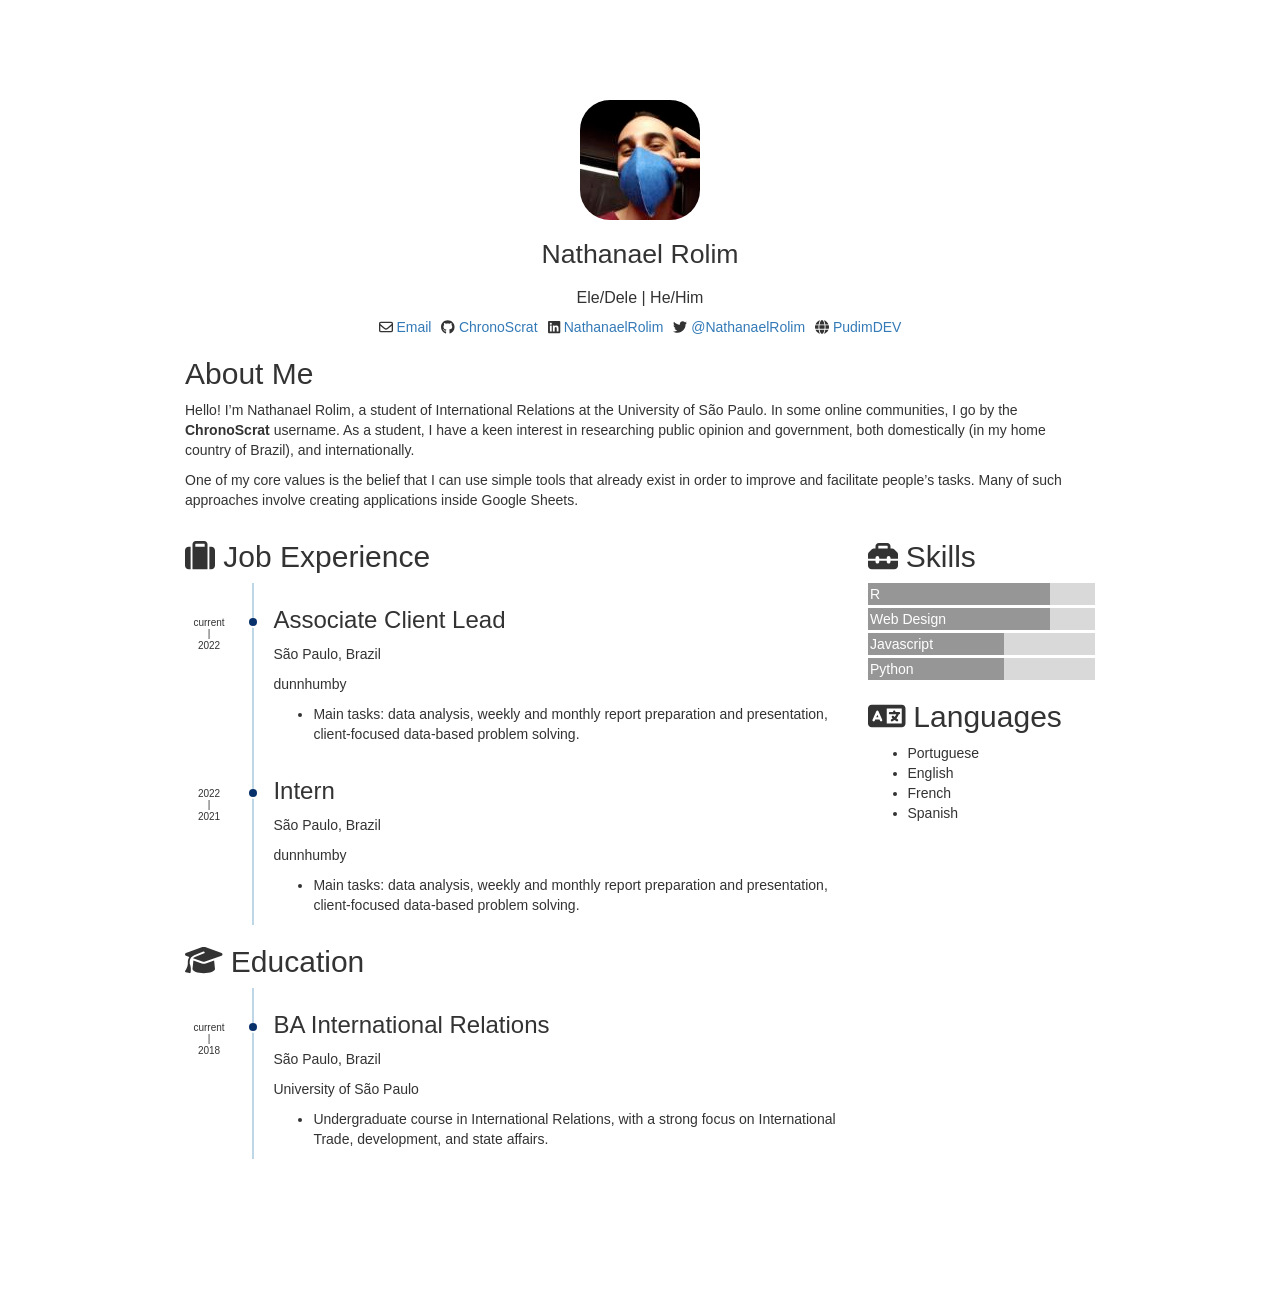
==== commit 859b181d: "Start revamp" ====
--- a/index.html
+++ b/index.html
@@ -13,34 +13,228 @@
 
 <title>Nathanael Rolim</title>
 
-<script src="[data-uri]"></script>
-<script src="[data-uri]"></script>
+<script>// Pandoc 2.9 adds attributes on both header and div. We remove the former (to
+// be compatible with the behavior of Pandoc < 2.8).
+document.addEventListener('DOMContentLoaded', function(e) {
+  var hs = document.querySelectorAll("div.section[class*='level'] > :first-child");
+  var i, h, a;
+  for (i = 0; i < hs.length; i++) {
+    h = hs[i];
+    if (!/^h[1-6]$/i.test(h.tagName)) continue;  // it should be a header h1-h6
+    a = h.attributes;
+    while (a.length > 0) h.removeAttribute(a[0].name);
+  }
+});
+</script>
+<script>/*! jQuery v3.6.0 | (c) OpenJS Foundation and other contributors | jquery.org/license */
+!function(e,t){"use strict";"object"==typeof module&&"object"==typeof module.exports?module.exports=e.document?t(e,!0):function(e){if(!e.document)throw new Error("jQuery requires a window with a document");return t(e)}:t(e)}("undefined"!=typeof window?window:this,function(C,e){"use strict";var t=[],r=Object.getPrototypeOf,s=t.slice,g=t.flat?function(e){return t.flat.call(e)}:function(e){return t.concat.apply([],e)},u=t.push,i=t.indexOf,n={},o=n.toString,v=n.hasOwnProperty,a=v.toString,l=a.call(Object),y={},m=function(e){return"function"==typeof e&&"number"!=typeof e.nodeType&&"function"!=typeof e.item},x=function(e){return null!=e&&e===e.window},E=C.document,c={type:!0,src:!0,nonce:!0,noModule:!0};function b(e,t,n){var r,i,o=(n=n||E).createElement("script");if(o.text=e,t)for(r in c)(i=t[r]||t.getAttribute&&t.getAttribute(r))&&o.setAttribute(r,i);n.head.appendChild(o).parentNode.removeChild(o)}function w(e){return null==e?e+"":"object"==typeof e||"function"==typeof e?n[o.call(e)]||"object":typeof e}var f="3.6.0",S=function(e,t){return new S.fn.init(e,t)};function p(e){var t=!!e&&"length"in e&&e.length,n=w(e);return!m(e)&&!x(e)&&("array"===n||0===t||"number"==typeof t&&0<t&&t-1 in e)}S.fn=S.prototype={jquery:f,constructor:S,length:0,toArray:function(){return s.call(this)},get:function(e){return null==e?s.call(this):e<0?this[e+this.length]:this[e]},pushStack:function(e){var t=S.merge(this.constructor(),e);return t.prevObject=this,t},each:function(e){return S.each(this,e)},map:function(n){return this.pushStack(S.map(this,function(e,t){return n.call(e,t,e)}))},slice:function(){return this.pushStack(s.apply(this,arguments))},first:function(){return this.eq(0)},last:function(){return this.eq(-1)},even:function(){return this.pushStack(S.grep(this,function(e,t){return(t+1)%2}))},odd:function(){return this.pushStack(S.grep(this,function(e,t){return t%2}))},eq:function(e){var t=this.length,n=+e+(e<0?t:0);return this.pushStack(0<=n&&n<t?[this[n]]:[])},end:function(){return this.prevObject||this.constructor()},push:u,sort:t.sort,splice:t.splice},S.extend=S.fn.extend=function(){var e,t,n,r,i,o,a=arguments[0]||{},s=1,u=arguments.length,l=!1;for("boolean"==typeof a&&(l=a,a=arguments[s]||{},s++),"object"==typeof a||m(a)||(a={}),s===u&&(a=this,s--);s<u;s++)if(null!=(e=arguments[s]))for(t in e)r=e[t],"__proto__"!==t&&a!==r&&(l&&r&&(S.isPlainObject(r)||(i=Array.isArray(r)))?(n=a[t],o=i&&!Array.isArray(n)?[]:i||S.isPlainObject(n)?n:{},i=!1,a[t]=S.extend(l,o,r)):void 0!==r&&(a[t]=r));return a},S.extend({expando:"jQuery"+(f+Math.random()).replace(/\D/g,""),isReady:!0,error:function(e){throw new Error(e)},noop:function(){},isPlainObject:function(e){var t,n;return!(!e||"[object Object]"!==o.call(e))&&(!(t=r(e))||"function"==typeof(n=v.call(t,"constructor")&&t.constructor)&&a.call(n)===l)},isEmptyObject:function(e){var t;for(t in e)return!1;return!0},globalEval:function(e,t,n){b(e,{nonce:t&&t.nonce},n)},each:function(e,t){var n,r=0;if(p(e)){for(n=e.length;r<n;r++)if(!1===t.call(e[r],r,e[r]))break}else for(r in e)if(!1===t.call(e[r],r,e[r]))break;return e},makeArray:function(e,t){var n=t||[];return null!=e&&(p(Object(e))?S.merge(n,"string"==typeof e?[e]:e):u.call(n,e)),n},inArray:function(e,t,n){return null==t?-1:i.call(t,e,n)},merge:function(e,t){for(var n=+t.length,r=0,i=e.length;r<n;r++)e[i++]=t[r];return e.length=i,e},grep:function(e,t,n){for(var r=[],i=0,o=e.length,a=!n;i<o;i++)!t(e[i],i)!==a&&r.push(e[i]);return r},map:function(e,t,n){var r,i,o=0,a=[];if(p(e))for(r=e.length;o<r;o++)null!=(i=t(e[o],o,n))&&a.push(i);else for(o in e)null!=(i=t(e[o],o,n))&&a.push(i);return g(a)},guid:1,support:y}),"function"==typeof Symbol&&(S.fn[Symbol.iterator]=t[Symbol.iterator]),S.each("Boolean Number String Function Array Date RegExp Object Error Symbol".split(" "),function(e,t){n["[object "+t+"]"]=t.toLowerCase()});var d=function(n){var e,d,b,o,i,h,f,g,w,u,l,T,C,a,E,v,s,c,y,S="sizzle"+1*new Date,p=n.document,k=0,r=0,m=ue(),x=ue(),A=ue(),N=ue(),j=function(e,t){return e===t&&(l=!0),0},D={}.hasOwnProperty,t=[],q=t.pop,L=t.push,H=t.push,O=t.slice,P=function(e,t){for(var n=0,r=e.length;n<r;n++)if(e[n]===t)return n;return-1},R="checked|selected|async|autofocus|autoplay|controls|defer|disabled|hidden|ismap|loop|multiple|open|readonly|required|scoped",M="[\\x20\\t\\r\\n\\f]",I="(?:\\\\[\\da-fA-F]{1,6}"+M+"?|\\\\[^\\r\\n\\f]|[\\w-]|[^\0-\\x7f])+",W="\\["+M+"*("+I+")(?:"+M+"*([*^$|!~]?=)"+M+"*(?:'((?:\\\\.|[^\\\\'])*)'|\"((?:\\\\.|[^\\\\\"])*)\"|("+I+"))|)"+M+"*\\]",F=":("+I+")(?:\\((('((?:\\\\.|[^\\\\'])*)'|\"((?:\\\\.|[^\\\\\"])*)\")|((?:\\\\.|[^\\\\()[\\]]|"+W+")*)|.*)\\)|)",B=new RegExp(M+"+","g"),$=new RegExp("^"+M+"+|((?:^|[^\\\\])(?:\\\\.)*)"+M+"+$","g"),_=new RegExp("^"+M+"*,"+M+"*"),z=new RegExp("^"+M+"*([>+~]|"+M+")"+M+"*"),U=new RegExp(M+"|>"),X=new RegExp(F),V=new RegExp("^"+I+"$"),G={ID:new RegExp("^#("+I+")"),CLASS:new RegExp("^\\.("+I+")"),TAG:new RegExp("^("+I+"|[*])"),ATTR:new RegExp("^"+W),PSEUDO:new RegExp("^"+F),CHILD:new RegExp("^:(only|first|last|nth|nth-last)-(child|of-type)(?:\\("+M+"*(even|odd|(([+-]|)(\\d*)n|)"+M+"*(?:([+-]|)"+M+"*(\\d+)|))"+M+"*\\)|)","i"),bool:new RegExp("^(?:"+R+")$","i"),needsContext:new RegExp("^"+M+"*[>+~]|:(even|odd|eq|gt|lt|nth|first|last)(?:\\("+M+"*((?:-\\d)?\\d*)"+M+"*\\)|)(?=[^-]|$)","i")},Y=/HTML$/i,Q=/^(?:input|select|textarea|button)$/i,J=/^h\d$/i,K=/^[^{]+\{\s*\[native \w/,Z=/^(?:#([\w-]+)|(\w+)|\.([\w-]+))$/,ee=/[+~]/,te=new RegExp("\\\\[\\da-fA-F]{1,6}"+M+"?|\\\\([^\\r\\n\\f])","g"),ne=function(e,t){var n="0x"+e.slice(1)-65536;return t||(n<0?String.fromCharCode(n+65536):String.fromCharCode(n>>10|55296,1023&n|56320))},re=/([\0-\x1f\x7f]|^-?\d)|^-$|[^\0-\x1f\x7f-\uFFFF\w-]/g,ie=function(e,t){return t?"\0"===e?"\ufffd":e.slice(0,-1)+"\\"+e.charCodeAt(e.length-1).toString(16)+" ":"\\"+e},oe=function(){T()},ae=be(function(e){return!0===e.disabled&&"fieldset"===e.nodeName.toLowerCase()},{dir:"parentNode",next:"legend"});try{H.apply(t=O.call(p.childNodes),p.childNodes),t[p.childNodes.length].nodeType}catch(e){H={apply:t.length?function(e,t){L.apply(e,O.call(t))}:function(e,t){var n=e.length,r=0;while(e[n++]=t[r++]);e.length=n-1}}}function se(t,e,n,r){var i,o,a,s,u,l,c,f=e&&e.ownerDocument,p=e?e.nodeType:9;if(n=n||[],"string"!=typeof t||!t||1!==p&&9!==p&&11!==p)return n;if(!r&&(T(e),e=e||C,E)){if(11!==p&&(u=Z.exec(t)))if(i=u[1]){if(9===p){if(!(a=e.getElementById(i)))return n;if(a.id===i)return n.push(a),n}else if(f&&(a=f.getElementById(i))&&y(e,a)&&a.id===i)return n.push(a),n}else{if(u[2])return H.apply(n,e.getElementsByTagName(t)),n;if((i=u[3])&&d.getElementsByClassName&&e.getElementsByClassName)return H.apply(n,e.getElementsByClassName(i)),n}if(d.qsa&&!N[t+" "]&&(!v||!v.test(t))&&(1!==p||"object"!==e.nodeName.toLowerCase())){if(c=t,f=e,1===p&&(U.test(t)||z.test(t))){(f=ee.test(t)&&ye(e.parentNode)||e)===e&&d.scope||((s=e.getAttribute("id"))?s=s.replace(re,ie):e.setAttribute("id",s=S)),o=(l=h(t)).length;while(o--)l[o]=(s?"#"+s:":scope")+" "+xe(l[o]);c=l.join(",")}try{return H.apply(n,f.querySelectorAll(c)),n}catch(e){N(t,!0)}finally{s===S&&e.removeAttribute("id")}}}return g(t.replace($,"$1"),e,n,r)}function ue(){var r=[];return function e(t,n){return r.push(t+" ")>b.cacheLength&&delete e[r.shift()],e[t+" "]=n}}function le(e){return e[S]=!0,e}function ce(e){var t=C.createElement("fieldset");try{return!!e(t)}catch(e){return!1}finally{t.parentNode&&t.parentNode.removeChild(t),t=null}}function fe(e,t){var n=e.split("|"),r=n.length;while(r--)b.attrHandle[n[r]]=t}function pe(e,t){var n=t&&e,r=n&&1===e.nodeType&&1===t.nodeType&&e.sourceIndex-t.sourceIndex;if(r)return r;if(n)while(n=n.nextSibling)if(n===t)return-1;return e?1:-1}function de(t){return function(e){return"input"===e.nodeName.toLowerCase()&&e.type===t}}function he(n){return function(e){var t=e.nodeName.toLowerCase();return("input"===t||"button"===t)&&e.type===n}}function ge(t){return function(e){return"form"in e?e.parentNode&&!1===e.disabled?"label"in e?"label"in e.parentNode?e.parentNode.disabled===t:e.disabled===t:e.isDisabled===t||e.isDisabled!==!t&&ae(e)===t:e.disabled===t:"label"in e&&e.disabled===t}}function ve(a){return le(function(o){return o=+o,le(function(e,t){var n,r=a([],e.length,o),i=r.length;while(i--)e[n=r[i]]&&(e[n]=!(t[n]=e[n]))})})}function ye(e){return e&&"undefined"!=typeof e.getElementsByTagName&&e}for(e in d=se.support={},i=se.isXML=function(e){var t=e&&e.namespaceURI,n=e&&(e.ownerDocument||e).documentElement;return!Y.test(t||n&&n.nodeName||"HTML")},T=se.setDocument=function(e){var t,n,r=e?e.ownerDocument||e:p;return r!=C&&9===r.nodeType&&r.documentElement&&(a=(C=r).documentElement,E=!i(C),p!=C&&(n=C.defaultView)&&n.top!==n&&(n.addEventListener?n.addEventListener("unload",oe,!1):n.attachEvent&&n.attachEvent("onunload",oe)),d.scope=ce(function(e){return a.appendChild(e).appendChild(C.createElement("div")),"undefined"!=typeof e.querySelectorAll&&!e.querySelectorAll(":scope fieldset div").length}),d.attributes=ce(function(e){return e.className="i",!e.getAttribute("className")}),d.getElementsByTagName=ce(function(e){return e.appendChild(C.createComment("")),!e.getElementsByTagName("*").length}),d.getElementsByClassName=K.test(C.getElementsByClassName),d.getById=ce(function(e){return a.appendChild(e).id=S,!C.getElementsByName||!C.getElementsByName(S).length}),d.getById?(b.filter.ID=function(e){var t=e.replace(te,ne);return function(e){return e.getAttribute("id")===t}},b.find.ID=function(e,t){if("undefined"!=typeof t.getElementById&&E){var n=t.getElementById(e);return n?[n]:[]}}):(b.filter.ID=function(e){var n=e.replace(te,ne);return function(e){var t="undefined"!=typeof e.getAttributeNode&&e.getAttributeNode("id");return t&&t.value===n}},b.find.ID=function(e,t){if("undefined"!=typeof t.getElementById&&E){var n,r,i,o=t.getElementById(e);if(o){if((n=o.getAttributeNode("id"))&&n.value===e)return[o];i=t.getElementsByName(e),r=0;while(o=i[r++])if((n=o.getAttributeNode("id"))&&n.value===e)return[o]}return[]}}),b.find.TAG=d.getElementsByTagName?function(e,t){return"undefined"!=typeof t.getElementsByTagName?t.getElementsByTagName(e):d.qsa?t.querySelectorAll(e):void 0}:function(e,t){var n,r=[],i=0,o=t.getElementsByTagName(e);if("*"===e){while(n=o[i++])1===n.nodeType&&r.push(n);return r}return o},b.find.CLASS=d.getElementsByClassName&&function(e,t){if("undefined"!=typeof t.getElementsByClassName&&E)return t.getElementsByClassName(e)},s=[],v=[],(d.qsa=K.test(C.querySelectorAll))&&(ce(function(e){var t;a.appendChild(e).innerHTML="<a id='"+S+"'></a><select id='"+S+"-\r\\' msallowcapture=''><option selected=''></option></select>",e.querySelectorAll("[msallowcapture^='']").length&&v.push("[*^$]="+M+"*(?:''|\"\")"),e.querySelectorAll("[selected]").length||v.push("\\["+M+"*(?:value|"+R+")"),e.querySelectorAll("[id~="+S+"-]").length||v.push("~="),(t=C.createElement("input")).setAttribute("name",""),e.appendChild(t),e.querySelectorAll("[name='']").length||v.push("\\["+M+"*name"+M+"*="+M+"*(?:''|\"\")"),e.querySelectorAll(":checked").length||v.push(":checked"),e.querySelectorAll("a#"+S+"+*").length||v.push(".#.+[+~]"),e.querySelectorAll("\\\f"),v.push("[\\r\\n\\f]")}),ce(function(e){e.innerHTML="<a href='' disabled='disabled'></a><select disabled='disabled'><option/></select>";var t=C.createElement("input");t.setAttribute("type","hidden"),e.appendChild(t).setAttribute("name","D"),e.querySelectorAll("[name=d]").length&&v.push("name"+M+"*[*^$|!~]?="),2!==e.querySelectorAll(":enabled").length&&v.push(":enabled",":disabled"),a.appendChild(e).disabled=!0,2!==e.querySelectorAll(":disabled").length&&v.push(":enabled",":disabled"),e.querySelectorAll("*,:x"),v.push(",.*:")})),(d.matchesSelector=K.test(c=a.matches||a.webkitMatchesSelector||a.mozMatchesSelector||a.oMatchesSelector||a.msMatchesSelector))&&ce(function(e){d.disconnectedMatch=c.call(e,"*"),c.call(e,"[s!='']:x"),s.push("!=",F)}),v=v.length&&new RegExp(v.join("|")),s=s.length&&new RegExp(s.join("|")),t=K.test(a.compareDocumentPosition),y=t||K.test(a.contains)?function(e,t){var n=9===e.nodeType?e.documentElement:e,r=t&&t.parentNode;return e===r||!(!r||1!==r.nodeType||!(n.contains?n.contains(r):e.compareDocumentPosition&&16&e.compareDocumentPosition(r)))}:function(e,t){if(t)while(t=t.parentNode)if(t===e)return!0;return!1},j=t?function(e,t){if(e===t)return l=!0,0;var n=!e.compareDocumentPosition-!t.compareDocumentPosition;return n||(1&(n=(e.ownerDocument||e)==(t.ownerDocument||t)?e.compareDocumentPosition(t):1)||!d.sortDetached&&t.compareDocumentPosition(e)===n?e==C||e.ownerDocument==p&&y(p,e)?-1:t==C||t.ownerDocument==p&&y(p,t)?1:u?P(u,e)-P(u,t):0:4&n?-1:1)}:function(e,t){if(e===t)return l=!0,0;var n,r=0,i=e.parentNode,o=t.parentNode,a=[e],s=[t];if(!i||!o)return e==C?-1:t==C?1:i?-1:o?1:u?P(u,e)-P(u,t):0;if(i===o)return pe(e,t);n=e;while(n=n.parentNode)a.unshift(n);n=t;while(n=n.parentNode)s.unshift(n);while(a[r]===s[r])r++;return r?pe(a[r],s[r]):a[r]==p?-1:s[r]==p?1:0}),C},se.matches=function(e,t){return se(e,null,null,t)},se.matchesSelector=function(e,t){if(T(e),d.matchesSelector&&E&&!N[t+" "]&&(!s||!s.test(t))&&(!v||!v.test(t)))try{var n=c.call(e,t);if(n||d.disconnectedMatch||e.document&&11!==e.document.nodeType)return n}catch(e){N(t,!0)}return 0<se(t,C,null,[e]).length},se.contains=function(e,t){return(e.ownerDocument||e)!=C&&T(e),y(e,t)},se.attr=function(e,t){(e.ownerDocument||e)!=C&&T(e);var n=b.attrHandle[t.toLowerCase()],r=n&&D.call(b.attrHandle,t.toLowerCase())?n(e,t,!E):void 0;return void 0!==r?r:d.attributes||!E?e.getAttribute(t):(r=e.getAttributeNode(t))&&r.specified?r.value:null},se.escape=function(e){return(e+"").replace(re,ie)},se.error=function(e){throw new Error("Syntax error, unrecognized expression: "+e)},se.uniqueSort=function(e){var t,n=[],r=0,i=0;if(l=!d.detectDuplicates,u=!d.sortStable&&e.slice(0),e.sort(j),l){while(t=e[i++])t===e[i]&&(r=n.push(i));while(r--)e.splice(n[r],1)}return u=null,e},o=se.getText=function(e){var t,n="",r=0,i=e.nodeType;if(i){if(1===i||9===i||11===i){if("string"==typeof e.textContent)return e.textContent;for(e=e.firstChild;e;e=e.nextSibling)n+=o(e)}else if(3===i||4===i)return e.nodeValue}else while(t=e[r++])n+=o(t);return n},(b=se.selectors={cacheLength:50,createPseudo:le,match:G,attrHandle:{},find:{},relative:{">":{dir:"parentNode",first:!0}," ":{dir:"parentNode"},"+":{dir:"previousSibling",first:!0},"~":{dir:"previousSibling"}},preFilter:{ATTR:function(e){return e[1]=e[1].replace(te,ne),e[3]=(e[3]||e[4]||e[5]||"").replace(te,ne),"~="===e[2]&&(e[3]=" "+e[3]+" "),e.slice(0,4)},CHILD:function(e){return e[1]=e[1].toLowerCase(),"nth"===e[1].slice(0,3)?(e[3]||se.error(e[0]),e[4]=+(e[4]?e[5]+(e[6]||1):2*("even"===e[3]||"odd"===e[3])),e[5]=+(e[7]+e[8]||"odd"===e[3])):e[3]&&se.error(e[0]),e},PSEUDO:function(e){var t,n=!e[6]&&e[2];return G.CHILD.test(e[0])?null:(e[3]?e[2]=e[4]||e[5]||"":n&&X.test(n)&&(t=h(n,!0))&&(t=n.indexOf(")",n.length-t)-n.length)&&(e[0]=e[0].slice(0,t),e[2]=n.slice(0,t)),e.slice(0,3))}},filter:{TAG:function(e){var t=e.replace(te,ne).toLowerCase();return"*"===e?function(){return!0}:function(e){return e.nodeName&&e.nodeName.toLowerCase()===t}},CLASS:function(e){var t=m[e+" "];return t||(t=new RegExp("(^|"+M+")"+e+"("+M+"|$)"))&&m(e,function(e){return t.test("string"==typeof e.className&&e.className||"undefined"!=typeof e.getAttribute&&e.getAttribute("class")||"")})},ATTR:function(n,r,i){return function(e){var t=se.attr(e,n);return null==t?"!="===r:!r||(t+="","="===r?t===i:"!="===r?t!==i:"^="===r?i&&0===t.indexOf(i):"*="===r?i&&-1<t.indexOf(i):"$="===r?i&&t.slice(-i.length)===i:"~="===r?-1<(" "+t.replace(B," ")+" ").indexOf(i):"|="===r&&(t===i||t.slice(0,i.length+1)===i+"-"))}},CHILD:function(h,e,t,g,v){var y="nth"!==h.slice(0,3),m="last"!==h.slice(-4),x="of-type"===e;return 1===g&&0===v?function(e){return!!e.parentNode}:function(e,t,n){var r,i,o,a,s,u,l=y!==m?"nextSibling":"previousSibling",c=e.parentNode,f=x&&e.nodeName.toLowerCase(),p=!n&&!x,d=!1;if(c){if(y){while(l){a=e;while(a=a[l])if(x?a.nodeName.toLowerCase()===f:1===a.nodeType)return!1;u=l="only"===h&&!u&&"nextSibling"}return!0}if(u=[m?c.firstChild:c.lastChild],m&&p){d=(s=(r=(i=(o=(a=c)[S]||(a[S]={}))[a.uniqueID]||(o[a.uniqueID]={}))[h]||[])[0]===k&&r[1])&&r[2],a=s&&c.childNodes[s];while(a=++s&&a&&a[l]||(d=s=0)||u.pop())if(1===a.nodeType&&++d&&a===e){i[h]=[k,s,d];break}}else if(p&&(d=s=(r=(i=(o=(a=e)[S]||(a[S]={}))[a.uniqueID]||(o[a.uniqueID]={}))[h]||[])[0]===k&&r[1]),!1===d)while(a=++s&&a&&a[l]||(d=s=0)||u.pop())if((x?a.nodeName.toLowerCase()===f:1===a.nodeType)&&++d&&(p&&((i=(o=a[S]||(a[S]={}))[a.uniqueID]||(o[a.uniqueID]={}))[h]=[k,d]),a===e))break;return(d-=v)===g||d%g==0&&0<=d/g}}},PSEUDO:function(e,o){var t,a=b.pseudos[e]||b.setFilters[e.toLowerCase()]||se.error("unsupported pseudo: "+e);return a[S]?a(o):1<a.length?(t=[e,e,"",o],b.setFilters.hasOwnProperty(e.toLowerCase())?le(function(e,t){var n,r=a(e,o),i=r.length;while(i--)e[n=P(e,r[i])]=!(t[n]=r[i])}):function(e){return a(e,0,t)}):a}},pseudos:{not:le(function(e){var r=[],i=[],s=f(e.replace($,"$1"));return s[S]?le(function(e,t,n,r){var i,o=s(e,null,r,[]),a=e.length;while(a--)(i=o[a])&&(e[a]=!(t[a]=i))}):function(e,t,n){return r[0]=e,s(r,null,n,i),r[0]=null,!i.pop()}}),has:le(function(t){return function(e){return 0<se(t,e).length}}),contains:le(function(t){return t=t.replace(te,ne),function(e){return-1<(e.textContent||o(e)).indexOf(t)}}),lang:le(function(n){return V.test(n||"")||se.error("unsupported lang: "+n),n=n.replace(te,ne).toLowerCase(),function(e){var t;do{if(t=E?e.lang:e.getAttribute("xml:lang")||e.getAttribute("lang"))return(t=t.toLowerCase())===n||0===t.indexOf(n+"-")}while((e=e.parentNode)&&1===e.nodeType);return!1}}),target:function(e){var t=n.location&&n.location.hash;return t&&t.slice(1)===e.id},root:function(e){return e===a},focus:function(e){return e===C.activeElement&&(!C.hasFocus||C.hasFocus())&&!!(e.type||e.href||~e.tabIndex)},enabled:ge(!1),disabled:ge(!0),checked:function(e){var t=e.nodeName.toLowerCase();return"input"===t&&!!e.checked||"option"===t&&!!e.selected},selected:function(e){return e.parentNode&&e.parentNode.selectedIndex,!0===e.selected},empty:function(e){for(e=e.firstChild;e;e=e.nextSibling)if(e.nodeType<6)return!1;return!0},parent:function(e){return!b.pseudos.empty(e)},header:function(e){return J.test(e.nodeName)},input:function(e){return Q.test(e.nodeName)},button:function(e){var t=e.nodeName.toLowerCase();return"input"===t&&"button"===e.type||"button"===t},text:function(e){var t;return"input"===e.nodeName.toLowerCase()&&"text"===e.type&&(null==(t=e.getAttribute("type"))||"text"===t.toLowerCase())},first:ve(function(){return[0]}),last:ve(function(e,t){return[t-1]}),eq:ve(function(e,t,n){return[n<0?n+t:n]}),even:ve(function(e,t){for(var n=0;n<t;n+=2)e.push(n);return e}),odd:ve(function(e,t){for(var n=1;n<t;n+=2)e.push(n);return e}),lt:ve(function(e,t,n){for(var r=n<0?n+t:t<n?t:n;0<=--r;)e.push(r);return e}),gt:ve(function(e,t,n){for(var r=n<0?n+t:n;++r<t;)e.push(r);return e})}}).pseudos.nth=b.pseudos.eq,{radio:!0,checkbox:!0,file:!0,password:!0,image:!0})b.pseudos[e]=de(e);for(e in{submit:!0,reset:!0})b.pseudos[e]=he(e);function me(){}function xe(e){for(var t=0,n=e.length,r="";t<n;t++)r+=e[t].value;return r}function be(s,e,t){var u=e.dir,l=e.next,c=l||u,f=t&&"parentNode"===c,p=r++;return e.first?function(e,t,n){while(e=e[u])if(1===e.nodeType||f)return s(e,t,n);return!1}:function(e,t,n){var r,i,o,a=[k,p];if(n){while(e=e[u])if((1===e.nodeType||f)&&s(e,t,n))return!0}else while(e=e[u])if(1===e.nodeType||f)if(i=(o=e[S]||(e[S]={}))[e.uniqueID]||(o[e.uniqueID]={}),l&&l===e.nodeName.toLowerCase())e=e[u]||e;else{if((r=i[c])&&r[0]===k&&r[1]===p)return a[2]=r[2];if((i[c]=a)[2]=s(e,t,n))return!0}return!1}}function we(i){return 1<i.length?function(e,t,n){var r=i.length;while(r--)if(!i[r](e,t,n))return!1;return!0}:i[0]}function Te(e,t,n,r,i){for(var o,a=[],s=0,u=e.length,l=null!=t;s<u;s++)(o=e[s])&&(n&&!n(o,r,i)||(a.push(o),l&&t.push(s)));return a}function Ce(d,h,g,v,y,e){return v&&!v[S]&&(v=Ce(v)),y&&!y[S]&&(y=Ce(y,e)),le(function(e,t,n,r){var i,o,a,s=[],u=[],l=t.length,c=e||function(e,t,n){for(var r=0,i=t.length;r<i;r++)se(e,t[r],n);return n}(h||"*",n.nodeType?[n]:n,[]),f=!d||!e&&h?c:Te(c,s,d,n,r),p=g?y||(e?d:l||v)?[]:t:f;if(g&&g(f,p,n,r),v){i=Te(p,u),v(i,[],n,r),o=i.length;while(o--)(a=i[o])&&(p[u[o]]=!(f[u[o]]=a))}if(e){if(y||d){if(y){i=[],o=p.length;while(o--)(a=p[o])&&i.push(f[o]=a);y(null,p=[],i,r)}o=p.length;while(o--)(a=p[o])&&-1<(i=y?P(e,a):s[o])&&(e[i]=!(t[i]=a))}}else p=Te(p===t?p.splice(l,p.length):p),y?y(null,t,p,r):H.apply(t,p)})}function Ee(e){for(var i,t,n,r=e.length,o=b.relative[e[0].type],a=o||b.relative[" "],s=o?1:0,u=be(function(e){return e===i},a,!0),l=be(function(e){return-1<P(i,e)},a,!0),c=[function(e,t,n){var r=!o&&(n||t!==w)||((i=t).nodeType?u(e,t,n):l(e,t,n));return i=null,r}];s<r;s++)if(t=b.relative[e[s].type])c=[be(we(c),t)];else{if((t=b.filter[e[s].type].apply(null,e[s].matches))[S]){for(n=++s;n<r;n++)if(b.relative[e[n].type])break;return Ce(1<s&&we(c),1<s&&xe(e.slice(0,s-1).concat({value:" "===e[s-2].type?"*":""})).replace($,"$1"),t,s<n&&Ee(e.slice(s,n)),n<r&&Ee(e=e.slice(n)),n<r&&xe(e))}c.push(t)}return we(c)}return me.prototype=b.filters=b.pseudos,b.setFilters=new me,h=se.tokenize=function(e,t){var n,r,i,o,a,s,u,l=x[e+" "];if(l)return t?0:l.slice(0);a=e,s=[],u=b.preFilter;while(a){for(o in n&&!(r=_.exec(a))||(r&&(a=a.slice(r[0].length)||a),s.push(i=[])),n=!1,(r=z.exec(a))&&(n=r.shift(),i.push({value:n,type:r[0].replace($," ")}),a=a.slice(n.length)),b.filter)!(r=G[o].exec(a))||u[o]&&!(r=u[o](r))||(n=r.shift(),i.push({value:n,type:o,matches:r}),a=a.slice(n.length));if(!n)break}return t?a.length:a?se.error(e):x(e,s).slice(0)},f=se.compile=function(e,t){var n,v,y,m,x,r,i=[],o=[],a=A[e+" "];if(!a){t||(t=h(e)),n=t.length;while(n--)(a=Ee(t[n]))[S]?i.push(a):o.push(a);(a=A(e,(v=o,m=0<(y=i).length,x=0<v.length,r=function(e,t,n,r,i){var o,a,s,u=0,l="0",c=e&&[],f=[],p=w,d=e||x&&b.find.TAG("*",i),h=k+=null==p?1:Math.random()||.1,g=d.length;for(i&&(w=t==C||t||i);l!==g&&null!=(o=d[l]);l++){if(x&&o){a=0,t||o.ownerDocument==C||(T(o),n=!E);while(s=v[a++])if(s(o,t||C,n)){r.push(o);break}i&&(k=h)}m&&((o=!s&&o)&&u--,e&&c.push(o))}if(u+=l,m&&l!==u){a=0;while(s=y[a++])s(c,f,t,n);if(e){if(0<u)while(l--)c[l]||f[l]||(f[l]=q.call(r));f=Te(f)}H.apply(r,f),i&&!e&&0<f.length&&1<u+y.length&&se.uniqueSort(r)}return i&&(k=h,w=p),c},m?le(r):r))).selector=e}return a},g=se.select=function(e,t,n,r){var i,o,a,s,u,l="function"==typeof e&&e,c=!r&&h(e=l.selector||e);if(n=n||[],1===c.length){if(2<(o=c[0]=c[0].slice(0)).length&&"ID"===(a=o[0]).type&&9===t.nodeType&&E&&b.relative[o[1].type]){if(!(t=(b.find.ID(a.matches[0].replace(te,ne),t)||[])[0]))return n;l&&(t=t.parentNode),e=e.slice(o.shift().value.length)}i=G.needsContext.test(e)?0:o.length;while(i--){if(a=o[i],b.relative[s=a.type])break;if((u=b.find[s])&&(r=u(a.matches[0].replace(te,ne),ee.test(o[0].type)&&ye(t.parentNode)||t))){if(o.splice(i,1),!(e=r.length&&xe(o)))return H.apply(n,r),n;break}}}return(l||f(e,c))(r,t,!E,n,!t||ee.test(e)&&ye(t.parentNode)||t),n},d.sortStable=S.split("").sort(j).join("")===S,d.detectDuplicates=!!l,T(),d.sortDetached=ce(function(e){return 1&e.compareDocumentPosition(C.createElement("fieldset"))}),ce(function(e){return e.innerHTML="<a href='#'></a>","#"===e.firstChild.getAttribute("href")})||fe("type|href|height|width",function(e,t,n){if(!n)return e.getAttribute(t,"type"===t.toLowerCase()?1:2)}),d.attributes&&ce(function(e){return e.innerHTML="<input/>",e.firstChild.setAttribute("value",""),""===e.firstChild.getAttribute("value")})||fe("value",function(e,t,n){if(!n&&"input"===e.nodeName.toLowerCase())return e.defaultValue}),ce(function(e){return null==e.getAttribute("disabled")})||fe(R,function(e,t,n){var r;if(!n)return!0===e[t]?t.toLowerCase():(r=e.getAttributeNode(t))&&r.specified?r.value:null}),se}(C);S.find=d,S.expr=d.selectors,S.expr[":"]=S.expr.pseudos,S.uniqueSort=S.unique=d.uniqueSort,S.text=d.getText,S.isXMLDoc=d.isXML,S.contains=d.contains,S.escapeSelector=d.escape;var h=function(e,t,n){var r=[],i=void 0!==n;while((e=e[t])&&9!==e.nodeType)if(1===e.nodeType){if(i&&S(e).is(n))break;r.push(e)}return r},T=function(e,t){for(var n=[];e;e=e.nextSibling)1===e.nodeType&&e!==t&&n.push(e);return n},k=S.expr.match.needsContext;function A(e,t){return e.nodeName&&e.nodeName.toLowerCase()===t.toLowerCase()}var N=/^<([a-z][^\/\0>:\x20\t\r\n\f]*)[\x20\t\r\n\f]*\/?>(?:<\/\1>|)$/i;function j(e,n,r){return m(n)?S.grep(e,function(e,t){return!!n.call(e,t,e)!==r}):n.nodeType?S.grep(e,function(e){return e===n!==r}):"string"!=typeof n?S.grep(e,function(e){return-1<i.call(n,e)!==r}):S.filter(n,e,r)}S.filter=function(e,t,n){var r=t[0];return n&&(e=":not("+e+")"),1===t.length&&1===r.nodeType?S.find.matchesSelector(r,e)?[r]:[]:S.find.matches(e,S.grep(t,function(e){return 1===e.nodeType}))},S.fn.extend({find:function(e){var t,n,r=this.length,i=this;if("string"!=typeof e)return this.pushStack(S(e).filter(function(){for(t=0;t<r;t++)if(S.contains(i[t],this))return!0}));for(n=this.pushStack([]),t=0;t<r;t++)S.find(e,i[t],n);return 1<r?S.uniqueSort(n):n},filter:function(e){return this.pushStack(j(this,e||[],!1))},not:function(e){return this.pushStack(j(this,e||[],!0))},is:function(e){return!!j(this,"string"==typeof e&&k.test(e)?S(e):e||[],!1).length}});var D,q=/^(?:\s*(<[\w\W]+>)[^>]*|#([\w-]+))$/;(S.fn.init=function(e,t,n){var r,i;if(!e)return this;if(n=n||D,"string"==typeof e){if(!(r="<"===e[0]&&">"===e[e.length-1]&&3<=e.length?[null,e,null]:q.exec(e))||!r[1]&&t)return!t||t.jquery?(t||n).find(e):this.constructor(t).find(e);if(r[1]){if(t=t instanceof S?t[0]:t,S.merge(this,S.parseHTML(r[1],t&&t.nodeType?t.ownerDocument||t:E,!0)),N.test(r[1])&&S.isPlainObject(t))for(r in t)m(this[r])?this[r](t[r]):this.attr(r,t[r]);return this}return(i=E.getElementById(r[2]))&&(this[0]=i,this.length=1),this}return e.nodeType?(this[0]=e,this.length=1,this):m(e)?void 0!==n.ready?n.ready(e):e(S):S.makeArray(e,this)}).prototype=S.fn,D=S(E);var L=/^(?:parents|prev(?:Until|All))/,H={children:!0,contents:!0,next:!0,prev:!0};function O(e,t){while((e=e[t])&&1!==e.nodeType);return e}S.fn.extend({has:function(e){var t=S(e,this),n=t.length;return this.filter(function(){for(var e=0;e<n;e++)if(S.contains(this,t[e]))return!0})},closest:function(e,t){var n,r=0,i=this.length,o=[],a="string"!=typeof e&&S(e);if(!k.test(e))for(;r<i;r++)for(n=this[r];n&&n!==t;n=n.parentNode)if(n.nodeType<11&&(a?-1<a.index(n):1===n.nodeType&&S.find.matchesSelector(n,e))){o.push(n);break}return this.pushStack(1<o.length?S.uniqueSort(o):o)},index:function(e){return e?"string"==typeof e?i.call(S(e),this[0]):i.call(this,e.jquery?e[0]:e):this[0]&&this[0].parentNode?this.first().prevAll().length:-1},add:function(e,t){return this.pushStack(S.uniqueSort(S.merge(this.get(),S(e,t))))},addBack:function(e){return this.add(null==e?this.prevObject:this.prevObject.filter(e))}}),S.each({parent:function(e){var t=e.parentNode;return t&&11!==t.nodeType?t:null},parents:function(e){return h(e,"parentNode")},parentsUntil:function(e,t,n){return h(e,"parentNode",n)},next:function(e){return O(e,"nextSibling")},prev:function(e){return O(e,"previousSibling")},nextAll:function(e){return h(e,"nextSibling")},prevAll:function(e){return h(e,"previousSibling")},nextUntil:function(e,t,n){return h(e,"nextSibling",n)},prevUntil:function(e,t,n){return h(e,"previousSibling",n)},siblings:function(e){return T((e.parentNode||{}).firstChild,e)},children:function(e){return T(e.firstChild)},contents:function(e){return null!=e.contentDocument&&r(e.contentDocument)?e.contentDocument:(A(e,"template")&&(e=e.content||e),S.merge([],e.childNodes))}},function(r,i){S.fn[r]=function(e,t){var n=S.map(this,i,e);return"Until"!==r.slice(-5)&&(t=e),t&&"string"==typeof t&&(n=S.filter(t,n)),1<this.length&&(H[r]||S.uniqueSort(n),L.test(r)&&n.reverse()),this.pushStack(n)}});var P=/[^\x20\t\r\n\f]+/g;function R(e){return e}function M(e){throw e}function I(e,t,n,r){var i;try{e&&m(i=e.promise)?i.call(e).done(t).fail(n):e&&m(i=e.then)?i.call(e,t,n):t.apply(void 0,[e].slice(r))}catch(e){n.apply(void 0,[e])}}S.Callbacks=function(r){var e,n;r="string"==typeof r?(e=r,n={},S.each(e.match(P)||[],function(e,t){n[t]=!0}),n):S.extend({},r);var i,t,o,a,s=[],u=[],l=-1,c=function(){for(a=a||r.once,o=i=!0;u.length;l=-1){t=u.shift();while(++l<s.length)!1===s[l].apply(t[0],t[1])&&r.stopOnFalse&&(l=s.length,t=!1)}r.memory||(t=!1),i=!1,a&&(s=t?[]:"")},f={add:function(){return s&&(t&&!i&&(l=s.length-1,u.push(t)),function n(e){S.each(e,function(e,t){m(t)?r.unique&&f.has(t)||s.push(t):t&&t.length&&"string"!==w(t)&&n(t)})}(arguments),t&&!i&&c()),this},remove:function(){return S.each(arguments,function(e,t){var n;while(-1<(n=S.inArray(t,s,n)))s.splice(n,1),n<=l&&l--}),this},has:function(e){return e?-1<S.inArray(e,s):0<s.length},empty:function(){return s&&(s=[]),this},disable:function(){return a=u=[],s=t="",this},disabled:function(){return!s},lock:function(){return a=u=[],t||i||(s=t=""),this},locked:function(){return!!a},fireWith:function(e,t){return a||(t=[e,(t=t||[]).slice?t.slice():t],u.push(t),i||c()),this},fire:function(){return f.fireWith(this,arguments),this},fired:function(){return!!o}};return f},S.extend({Deferred:function(e){var o=[["notify","progress",S.Callbacks("memory"),S.Callbacks("memory"),2],["resolve","done",S.Callbacks("once memory"),S.Callbacks("once memory"),0,"resolved"],["reject","fail",S.Callbacks("once memory"),S.Callbacks("once memory"),1,"rejected"]],i="pending",a={state:function(){return i},always:function(){return s.done(arguments).fail(arguments),this},"catch":function(e){return a.then(null,e)},pipe:function(){var i=arguments;return S.Deferred(function(r){S.each(o,function(e,t){var n=m(i[t[4]])&&i[t[4]];s[t[1]](function(){var e=n&&n.apply(this,arguments);e&&m(e.promise)?e.promise().progress(r.notify).done(r.resolve).fail(r.reject):r[t[0]+"With"](this,n?[e]:arguments)})}),i=null}).promise()},then:function(t,n,r){var u=0;function l(i,o,a,s){return function(){var n=this,r=arguments,e=function(){var e,t;if(!(i<u)){if((e=a.apply(n,r))===o.promise())throw new TypeError("Thenable self-resolution");t=e&&("object"==typeof e||"function"==typeof e)&&e.then,m(t)?s?t.call(e,l(u,o,R,s),l(u,o,M,s)):(u++,t.call(e,l(u,o,R,s),l(u,o,M,s),l(u,o,R,o.notifyWith))):(a!==R&&(n=void 0,r=[e]),(s||o.resolveWith)(n,r))}},t=s?e:function(){try{e()}catch(e){S.Deferred.exceptionHook&&S.Deferred.exceptionHook(e,t.stackTrace),u<=i+1&&(a!==M&&(n=void 0,r=[e]),o.rejectWith(n,r))}};i?t():(S.Deferred.getStackHook&&(t.stackTrace=S.Deferred.getStackHook()),C.setTimeout(t))}}return S.Deferred(function(e){o[0][3].add(l(0,e,m(r)?r:R,e.notifyWith)),o[1][3].add(l(0,e,m(t)?t:R)),o[2][3].add(l(0,e,m(n)?n:M))}).promise()},promise:function(e){return null!=e?S.extend(e,a):a}},s={};return S.each(o,function(e,t){var n=t[2],r=t[5];a[t[1]]=n.add,r&&n.add(function(){i=r},o[3-e][2].disable,o[3-e][3].disable,o[0][2].lock,o[0][3].lock),n.add(t[3].fire),s[t[0]]=function(){return s[t[0]+"With"](this===s?void 0:this,arguments),this},s[t[0]+"With"]=n.fireWith}),a.promise(s),e&&e.call(s,s),s},when:function(e){var n=arguments.length,t=n,r=Array(t),i=s.call(arguments),o=S.Deferred(),a=function(t){return function(e){r[t]=this,i[t]=1<arguments.length?s.call(arguments):e,--n||o.resolveWith(r,i)}};if(n<=1&&(I(e,o.done(a(t)).resolve,o.reject,!n),"pending"===o.state()||m(i[t]&&i[t].then)))return o.then();while(t--)I(i[t],a(t),o.reject);return o.promise()}});var W=/^(Eval|Internal|Range|Reference|Syntax|Type|URI)Error$/;S.Deferred.exceptionHook=function(e,t){C.console&&C.console.warn&&e&&W.test(e.name)&&C.console.warn("jQuery.Deferred exception: "+e.message,e.stack,t)},S.readyException=function(e){C.setTimeout(function(){throw e})};var F=S.Deferred();function B(){E.removeEventListener("DOMContentLoaded",B),C.removeEventListener("load",B),S.ready()}S.fn.ready=function(e){return F.then(e)["catch"](function(e){S.readyException(e)}),this},S.extend({isReady:!1,readyWait:1,ready:function(e){(!0===e?--S.readyWait:S.isReady)||(S.isReady=!0)!==e&&0<--S.readyWait||F.resolveWith(E,[S])}}),S.ready.then=F.then,"complete"===E.readyState||"loading"!==E.readyState&&!E.documentElement.doScroll?C.setTimeout(S.ready):(E.addEventListener("DOMContentLoaded",B),C.addEventListener("load",B));var $=function(e,t,n,r,i,o,a){var s=0,u=e.length,l=null==n;if("object"===w(n))for(s in i=!0,n)$(e,t,s,n[s],!0,o,a);else if(void 0!==r&&(i=!0,m(r)||(a=!0),l&&(a?(t.call(e,r),t=null):(l=t,t=function(e,t,n){return l.call(S(e),n)})),t))for(;s<u;s++)t(e[s],n,a?r:r.call(e[s],s,t(e[s],n)));return i?e:l?t.call(e):u?t(e[0],n):o},_=/^-ms-/,z=/-([a-z])/g;function U(e,t){return t.toUpperCase()}function X(e){return e.replace(_,"ms-").replace(z,U)}var V=function(e){return 1===e.nodeType||9===e.nodeType||!+e.nodeType};function G(){this.expando=S.expando+G.uid++}G.uid=1,G.prototype={cache:function(e){var t=e[this.expando];return t||(t={},V(e)&&(e.nodeType?e[this.expando]=t:Object.defineProperty(e,this.expando,{value:t,configurable:!0}))),t},set:function(e,t,n){var r,i=this.cache(e);if("string"==typeof t)i[X(t)]=n;else for(r in t)i[X(r)]=t[r];return i},get:function(e,t){return void 0===t?this.cache(e):e[this.expando]&&e[this.expando][X(t)]},access:function(e,t,n){return void 0===t||t&&"string"==typeof t&&void 0===n?this.get(e,t):(this.set(e,t,n),void 0!==n?n:t)},remove:function(e,t){var n,r=e[this.expando];if(void 0!==r){if(void 0!==t){n=(t=Array.isArray(t)?t.map(X):(t=X(t))in r?[t]:t.match(P)||[]).length;while(n--)delete r[t[n]]}(void 0===t||S.isEmptyObject(r))&&(e.nodeType?e[this.expando]=void 0:delete e[this.expando])}},hasData:function(e){var t=e[this.expando];return void 0!==t&&!S.isEmptyObject(t)}};var Y=new G,Q=new G,J=/^(?:\{[\w\W]*\}|\[[\w\W]*\])$/,K=/[A-Z]/g;function Z(e,t,n){var r,i;if(void 0===n&&1===e.nodeType)if(r="data-"+t.replace(K,"-$&").toLowerCase(),"string"==typeof(n=e.getAttribute(r))){try{n="true"===(i=n)||"false"!==i&&("null"===i?null:i===+i+""?+i:J.test(i)?JSON.parse(i):i)}catch(e){}Q.set(e,t,n)}else n=void 0;return n}S.extend({hasData:function(e){return Q.hasData(e)||Y.hasData(e)},data:function(e,t,n){return Q.access(e,t,n)},removeData:function(e,t){Q.remove(e,t)},_data:function(e,t,n){return Y.access(e,t,n)},_removeData:function(e,t){Y.remove(e,t)}}),S.fn.extend({data:function(n,e){var t,r,i,o=this[0],a=o&&o.attributes;if(void 0===n){if(this.length&&(i=Q.get(o),1===o.nodeType&&!Y.get(o,"hasDataAttrs"))){t=a.length;while(t--)a[t]&&0===(r=a[t].name).indexOf("data-")&&(r=X(r.slice(5)),Z(o,r,i[r]));Y.set(o,"hasDataAttrs",!0)}return i}return"object"==typeof n?this.each(function(){Q.set(this,n)}):$(this,function(e){var t;if(o&&void 0===e)return void 0!==(t=Q.get(o,n))?t:void 0!==(t=Z(o,n))?t:void 0;this.each(function(){Q.set(this,n,e)})},null,e,1<arguments.length,null,!0)},removeData:function(e){return this.each(function(){Q.remove(this,e)})}}),S.extend({queue:function(e,t,n){var r;if(e)return t=(t||"fx")+"queue",r=Y.get(e,t),n&&(!r||Array.isArray(n)?r=Y.access(e,t,S.makeArray(n)):r.push(n)),r||[]},dequeue:function(e,t){t=t||"fx";var n=S.queue(e,t),r=n.length,i=n.shift(),o=S._queueHooks(e,t);"inprogress"===i&&(i=n.shift(),r--),i&&("fx"===t&&n.unshift("inprogress"),delete o.stop,i.call(e,function(){S.dequeue(e,t)},o)),!r&&o&&o.empty.fire()},_queueHooks:function(e,t){var n=t+"queueHooks";return Y.get(e,n)||Y.access(e,n,{empty:S.Callbacks("once memory").add(function(){Y.remove(e,[t+"queue",n])})})}}),S.fn.extend({queue:function(t,n){var e=2;return"string"!=typeof t&&(n=t,t="fx",e--),arguments.length<e?S.queue(this[0],t):void 0===n?this:this.each(function(){var e=S.queue(this,t,n);S._queueHooks(this,t),"fx"===t&&"inprogress"!==e[0]&&S.dequeue(this,t)})},dequeue:function(e){return this.each(function(){S.dequeue(this,e)})},clearQueue:function(e){return this.queue(e||"fx",[])},promise:function(e,t){var n,r=1,i=S.Deferred(),o=this,a=this.length,s=function(){--r||i.resolveWith(o,[o])};"string"!=typeof e&&(t=e,e=void 0),e=e||"fx";while(a--)(n=Y.get(o[a],e+"queueHooks"))&&n.empty&&(r++,n.empty.add(s));return s(),i.promise(t)}});var ee=/[+-]?(?:\d*\.|)\d+(?:[eE][+-]?\d+|)/.source,te=new RegExp("^(?:([+-])=|)("+ee+")([a-z%]*)$","i"),ne=["Top","Right","Bottom","Left"],re=E.documentElement,ie=function(e){return S.contains(e.ownerDocument,e)},oe={composed:!0};re.getRootNode&&(ie=function(e){return S.contains(e.ownerDocument,e)||e.getRootNode(oe)===e.ownerDocument});var ae=function(e,t){return"none"===(e=t||e).style.display||""===e.style.display&&ie(e)&&"none"===S.css(e,"display")};function se(e,t,n,r){var i,o,a=20,s=r?function(){return r.cur()}:function(){return S.css(e,t,"")},u=s(),l=n&&n[3]||(S.cssNumber[t]?"":"px"),c=e.nodeType&&(S.cssNumber[t]||"px"!==l&&+u)&&te.exec(S.css(e,t));if(c&&c[3]!==l){u/=2,l=l||c[3],c=+u||1;while(a--)S.style(e,t,c+l),(1-o)*(1-(o=s()/u||.5))<=0&&(a=0),c/=o;c*=2,S.style(e,t,c+l),n=n||[]}return n&&(c=+c||+u||0,i=n[1]?c+(n[1]+1)*n[2]:+n[2],r&&(r.unit=l,r.start=c,r.end=i)),i}var ue={};function le(e,t){for(var n,r,i,o,a,s,u,l=[],c=0,f=e.length;c<f;c++)(r=e[c]).style&&(n=r.style.display,t?("none"===n&&(l[c]=Y.get(r,"display")||null,l[c]||(r.style.display="")),""===r.style.display&&ae(r)&&(l[c]=(u=a=o=void 0,a=(i=r).ownerDocument,s=i.nodeName,(u=ue[s])||(o=a.body.appendChild(a.createElement(s)),u=S.css(o,"display"),o.parentNode.removeChild(o),"none"===u&&(u="block"),ue[s]=u)))):"none"!==n&&(l[c]="none",Y.set(r,"display",n)));for(c=0;c<f;c++)null!=l[c]&&(e[c].style.display=l[c]);return e}S.fn.extend({show:function(){return le(this,!0)},hide:function(){return le(this)},toggle:function(e){return"boolean"==typeof e?e?this.show():this.hide():this.each(function(){ae(this)?S(this).show():S(this).hide()})}});var ce,fe,pe=/^(?:checkbox|radio)$/i,de=/<([a-z][^\/\0>\x20\t\r\n\f]*)/i,he=/^$|^module$|\/(?:java|ecma)script/i;ce=E.createDocumentFragment().appendChild(E.createElement("div")),(fe=E.createElement("input")).setAttribute("type","radio"),fe.setAttribute("checked","checked"),fe.setAttribute("name","t"),ce.appendChild(fe),y.checkClone=ce.cloneNode(!0).cloneNode(!0).lastChild.checked,ce.innerHTML="<textarea>x</textarea>",y.noCloneChecked=!!ce.cloneNode(!0).lastChild.defaultValue,ce.innerHTML="<option></option>",y.option=!!ce.lastChild;var ge={thead:[1,"<table>","</table>"],col:[2,"<table><colgroup>","</colgroup></table>"],tr:[2,"<table><tbody>","</tbody></table>"],td:[3,"<table><tbody><tr>","</tr></tbody></table>"],_default:[0,"",""]};function ve(e,t){var n;return n="undefined"!=typeof e.getElementsByTagName?e.getElementsByTagName(t||"*"):"undefined"!=typeof e.querySelectorAll?e.querySelectorAll(t||"*"):[],void 0===t||t&&A(e,t)?S.merge([e],n):n}function ye(e,t){for(var n=0,r=e.length;n<r;n++)Y.set(e[n],"globalEval",!t||Y.get(t[n],"globalEval"))}ge.tbody=ge.tfoot=ge.colgroup=ge.caption=ge.thead,ge.th=ge.td,y.option||(ge.optgroup=ge.option=[1,"<select multiple='multiple'>","</select>"]);var me=/<|&#?\w+;/;function xe(e,t,n,r,i){for(var o,a,s,u,l,c,f=t.createDocumentFragment(),p=[],d=0,h=e.length;d<h;d++)if((o=e[d])||0===o)if("object"===w(o))S.merge(p,o.nodeType?[o]:o);else if(me.test(o)){a=a||f.appendChild(t.createElement("div")),s=(de.exec(o)||["",""])[1].toLowerCase(),u=ge[s]||ge._default,a.innerHTML=u[1]+S.htmlPrefilter(o)+u[2],c=u[0];while(c--)a=a.lastChild;S.merge(p,a.childNodes),(a=f.firstChild).textContent=""}else p.push(t.createTextNode(o));f.textContent="",d=0;while(o=p[d++])if(r&&-1<S.inArray(o,r))i&&i.push(o);else if(l=ie(o),a=ve(f.appendChild(o),"script"),l&&ye(a),n){c=0;while(o=a[c++])he.test(o.type||"")&&n.push(o)}return f}var be=/^([^.]*)(?:\.(.+)|)/;function we(){return!0}function Te(){return!1}function Ce(e,t){return e===function(){try{return E.activeElement}catch(e){}}()==("focus"===t)}function Ee(e,t,n,r,i,o){var a,s;if("object"==typeof t){for(s in"string"!=typeof n&&(r=r||n,n=void 0),t)Ee(e,s,n,r,t[s],o);return e}if(null==r&&null==i?(i=n,r=n=void 0):null==i&&("string"==typeof n?(i=r,r=void 0):(i=r,r=n,n=void 0)),!1===i)i=Te;else if(!i)return e;return 1===o&&(a=i,(i=function(e){return S().off(e),a.apply(this,arguments)}).guid=a.guid||(a.guid=S.guid++)),e.each(function(){S.event.add(this,t,i,r,n)})}function Se(e,i,o){o?(Y.set(e,i,!1),S.event.add(e,i,{namespace:!1,handler:function(e){var t,n,r=Y.get(this,i);if(1&e.isTrigger&&this[i]){if(r.length)(S.event.special[i]||{}).delegateType&&e.stopPropagation();else if(r=s.call(arguments),Y.set(this,i,r),t=o(this,i),this[i](),r!==(n=Y.get(this,i))||t?Y.set(this,i,!1):n={},r!==n)return e.stopImmediatePropagation(),e.preventDefault(),n&&n.value}else r.length&&(Y.set(this,i,{value:S.event.trigger(S.extend(r[0],S.Event.prototype),r.slice(1),this)}),e.stopImmediatePropagation())}})):void 0===Y.get(e,i)&&S.event.add(e,i,we)}S.event={global:{},add:function(t,e,n,r,i){var o,a,s,u,l,c,f,p,d,h,g,v=Y.get(t);if(V(t)){n.handler&&(n=(o=n).handler,i=o.selector),i&&S.find.matchesSelector(re,i),n.guid||(n.guid=S.guid++),(u=v.events)||(u=v.events=Object.create(null)),(a=v.handle)||(a=v.handle=function(e){return"undefined"!=typeof S&&S.event.triggered!==e.type?S.event.dispatch.apply(t,arguments):void 0}),l=(e=(e||"").match(P)||[""]).length;while(l--)d=g=(s=be.exec(e[l])||[])[1],h=(s[2]||"").split(".").sort(),d&&(f=S.event.special[d]||{},d=(i?f.delegateType:f.bindType)||d,f=S.event.special[d]||{},c=S.extend({type:d,origType:g,data:r,handler:n,guid:n.guid,selector:i,needsContext:i&&S.expr.match.needsContext.test(i),namespace:h.join(".")},o),(p=u[d])||((p=u[d]=[]).delegateCount=0,f.setup&&!1!==f.setup.call(t,r,h,a)||t.addEventListener&&t.addEventListener(d,a)),f.add&&(f.add.call(t,c),c.handler.guid||(c.handler.guid=n.guid)),i?p.splice(p.delegateCount++,0,c):p.push(c),S.event.global[d]=!0)}},remove:function(e,t,n,r,i){var o,a,s,u,l,c,f,p,d,h,g,v=Y.hasData(e)&&Y.get(e);if(v&&(u=v.events)){l=(t=(t||"").match(P)||[""]).length;while(l--)if(d=g=(s=be.exec(t[l])||[])[1],h=(s[2]||"").split(".").sort(),d){f=S.event.special[d]||{},p=u[d=(r?f.delegateType:f.bindType)||d]||[],s=s[2]&&new RegExp("(^|\\.)"+h.join("\\.(?:.*\\.|)")+"(\\.|$)"),a=o=p.length;while(o--)c=p[o],!i&&g!==c.origType||n&&n.guid!==c.guid||s&&!s.test(c.namespace)||r&&r!==c.selector&&("**"!==r||!c.selector)||(p.splice(o,1),c.selector&&p.delegateCount--,f.remove&&f.remove.call(e,c));a&&!p.length&&(f.teardown&&!1!==f.teardown.call(e,h,v.handle)||S.removeEvent(e,d,v.handle),delete u[d])}else for(d in u)S.event.remove(e,d+t[l],n,r,!0);S.isEmptyObject(u)&&Y.remove(e,"handle events")}},dispatch:function(e){var t,n,r,i,o,a,s=new Array(arguments.length),u=S.event.fix(e),l=(Y.get(this,"events")||Object.create(null))[u.type]||[],c=S.event.special[u.type]||{};for(s[0]=u,t=1;t<arguments.length;t++)s[t]=arguments[t];if(u.delegateTarget=this,!c.preDispatch||!1!==c.preDispatch.call(this,u)){a=S.event.handlers.call(this,u,l),t=0;while((i=a[t++])&&!u.isPropagationStopped()){u.currentTarget=i.elem,n=0;while((o=i.handlers[n++])&&!u.isImmediatePropagationStopped())u.rnamespace&&!1!==o.namespace&&!u.rnamespace.test(o.namespace)||(u.handleObj=o,u.data=o.data,void 0!==(r=((S.event.special[o.origType]||{}).handle||o.handler).apply(i.elem,s))&&!1===(u.result=r)&&(u.preventDefault(),u.stopPropagation()))}return c.postDispatch&&c.postDispatch.call(this,u),u.result}},handlers:function(e,t){var n,r,i,o,a,s=[],u=t.delegateCount,l=e.target;if(u&&l.nodeType&&!("click"===e.type&&1<=e.button))for(;l!==this;l=l.parentNode||this)if(1===l.nodeType&&("click"!==e.type||!0!==l.disabled)){for(o=[],a={},n=0;n<u;n++)void 0===a[i=(r=t[n]).selector+" "]&&(a[i]=r.needsContext?-1<S(i,this).index(l):S.find(i,this,null,[l]).length),a[i]&&o.push(r);o.length&&s.push({elem:l,handlers:o})}return l=this,u<t.length&&s.push({elem:l,handlers:t.slice(u)}),s},addProp:function(t,e){Object.defineProperty(S.Event.prototype,t,{enumerable:!0,configurable:!0,get:m(e)?function(){if(this.originalEvent)return e(this.originalEvent)}:function(){if(this.originalEvent)return this.originalEvent[t]},set:function(e){Object.defineProperty(this,t,{enumerable:!0,configurable:!0,writable:!0,value:e})}})},fix:function(e){return e[S.expando]?e:new S.Event(e)},special:{load:{noBubble:!0},click:{setup:function(e){var t=this||e;return pe.test(t.type)&&t.click&&A(t,"input")&&Se(t,"click",we),!1},trigger:function(e){var t=this||e;return pe.test(t.type)&&t.click&&A(t,"input")&&Se(t,"click"),!0},_default:function(e){var t=e.target;return pe.test(t.type)&&t.click&&A(t,"input")&&Y.get(t,"click")||A(t,"a")}},beforeunload:{postDispatch:function(e){void 0!==e.result&&e.originalEvent&&(e.originalEvent.returnValue=e.result)}}}},S.removeEvent=function(e,t,n){e.removeEventListener&&e.removeEventListener(t,n)},S.Event=function(e,t){if(!(this instanceof S.Event))return new S.Event(e,t);e&&e.type?(this.originalEvent=e,this.type=e.type,this.isDefaultPrevented=e.defaultPrevented||void 0===e.defaultPrevented&&!1===e.returnValue?we:Te,this.target=e.target&&3===e.target.nodeType?e.target.parentNode:e.target,this.currentTarget=e.currentTarget,this.relatedTarget=e.relatedTarget):this.type=e,t&&S.extend(this,t),this.timeStamp=e&&e.timeStamp||Date.now(),this[S.expando]=!0},S.Event.prototype={constructor:S.Event,isDefaultPrevented:Te,isPropagationStopped:Te,isImmediatePropagationStopped:Te,isSimulated:!1,preventDefault:function(){var e=this.originalEvent;this.isDefaultPrevented=we,e&&!this.isSimulated&&e.preventDefault()},stopPropagation:function(){var e=this.originalEvent;this.isPropagationStopped=we,e&&!this.isSimulated&&e.stopPropagation()},stopImmediatePropagation:function(){var e=this.originalEvent;this.isImmediatePropagationStopped=we,e&&!this.isSimulated&&e.stopImmediatePropagation(),this.stopPropagation()}},S.each({altKey:!0,bubbles:!0,cancelable:!0,changedTouches:!0,ctrlKey:!0,detail:!0,eventPhase:!0,metaKey:!0,pageX:!0,pageY:!0,shiftKey:!0,view:!0,"char":!0,code:!0,charCode:!0,key:!0,keyCode:!0,button:!0,buttons:!0,clientX:!0,clientY:!0,offsetX:!0,offsetY:!0,pointerId:!0,pointerType:!0,screenX:!0,screenY:!0,targetTouches:!0,toElement:!0,touches:!0,which:!0},S.event.addProp),S.each({focus:"focusin",blur:"focusout"},function(e,t){S.event.special[e]={setup:function(){return Se(this,e,Ce),!1},trigger:function(){return Se(this,e),!0},_default:function(){return!0},delegateType:t}}),S.each({mouseenter:"mouseover",mouseleave:"mouseout",pointerenter:"pointerover",pointerleave:"pointerout"},function(e,i){S.event.special[e]={delegateType:i,bindType:i,handle:function(e){var t,n=e.relatedTarget,r=e.handleObj;return n&&(n===this||S.contains(this,n))||(e.type=r.origType,t=r.handler.apply(this,arguments),e.type=i),t}}}),S.fn.extend({on:function(e,t,n,r){return Ee(this,e,t,n,r)},one:function(e,t,n,r){return Ee(this,e,t,n,r,1)},off:function(e,t,n){var r,i;if(e&&e.preventDefault&&e.handleObj)return r=e.handleObj,S(e.delegateTarget).off(r.namespace?r.origType+"."+r.namespace:r.origType,r.selector,r.handler),this;if("object"==typeof e){for(i in e)this.off(i,t,e[i]);return this}return!1!==t&&"function"!=typeof t||(n=t,t=void 0),!1===n&&(n=Te),this.each(function(){S.event.remove(this,e,n,t)})}});var ke=/<script|<style|<link/i,Ae=/checked\s*(?:[^=]|=\s*.checked.)/i,Ne=/^\s*<!(?:\[CDATA\[|--)|(?:\]\]|--)>\s*$/g;function je(e,t){return A(e,"table")&&A(11!==t.nodeType?t:t.firstChild,"tr")&&S(e).children("tbody")[0]||e}function De(e){return e.type=(null!==e.getAttribute("type"))+"/"+e.type,e}function qe(e){return"true/"===(e.type||"").slice(0,5)?e.type=e.type.slice(5):e.removeAttribute("type"),e}function Le(e,t){var n,r,i,o,a,s;if(1===t.nodeType){if(Y.hasData(e)&&(s=Y.get(e).events))for(i in Y.remove(t,"handle events"),s)for(n=0,r=s[i].length;n<r;n++)S.event.add(t,i,s[i][n]);Q.hasData(e)&&(o=Q.access(e),a=S.extend({},o),Q.set(t,a))}}function He(n,r,i,o){r=g(r);var e,t,a,s,u,l,c=0,f=n.length,p=f-1,d=r[0],h=m(d);if(h||1<f&&"string"==typeof d&&!y.checkClone&&Ae.test(d))return n.each(function(e){var t=n.eq(e);h&&(r[0]=d.call(this,e,t.html())),He(t,r,i,o)});if(f&&(t=(e=xe(r,n[0].ownerDocument,!1,n,o)).firstChild,1===e.childNodes.length&&(e=t),t||o)){for(s=(a=S.map(ve(e,"script"),De)).length;c<f;c++)u=e,c!==p&&(u=S.clone(u,!0,!0),s&&S.merge(a,ve(u,"script"))),i.call(n[c],u,c);if(s)for(l=a[a.length-1].ownerDocument,S.map(a,qe),c=0;c<s;c++)u=a[c],he.test(u.type||"")&&!Y.access(u,"globalEval")&&S.contains(l,u)&&(u.src&&"module"!==(u.type||"").toLowerCase()?S._evalUrl&&!u.noModule&&S._evalUrl(u.src,{nonce:u.nonce||u.getAttribute("nonce")},l):b(u.textContent.replace(Ne,""),u,l))}return n}function Oe(e,t,n){for(var r,i=t?S.filter(t,e):e,o=0;null!=(r=i[o]);o++)n||1!==r.nodeType||S.cleanData(ve(r)),r.parentNode&&(n&&ie(r)&&ye(ve(r,"script")),r.parentNode.removeChild(r));return e}S.extend({htmlPrefilter:function(e){return e},clone:function(e,t,n){var r,i,o,a,s,u,l,c=e.cloneNode(!0),f=ie(e);if(!(y.noCloneChecked||1!==e.nodeType&&11!==e.nodeType||S.isXMLDoc(e)))for(a=ve(c),r=0,i=(o=ve(e)).length;r<i;r++)s=o[r],u=a[r],void 0,"input"===(l=u.nodeName.toLowerCase())&&pe.test(s.type)?u.checked=s.checked:"input"!==l&&"textarea"!==l||(u.defaultValue=s.defaultValue);if(t)if(n)for(o=o||ve(e),a=a||ve(c),r=0,i=o.length;r<i;r++)Le(o[r],a[r]);else Le(e,c);return 0<(a=ve(c,"script")).length&&ye(a,!f&&ve(e,"script")),c},cleanData:function(e){for(var t,n,r,i=S.event.special,o=0;void 0!==(n=e[o]);o++)if(V(n)){if(t=n[Y.expando]){if(t.events)for(r in t.events)i[r]?S.event.remove(n,r):S.removeEvent(n,r,t.handle);n[Y.expando]=void 0}n[Q.expando]&&(n[Q.expando]=void 0)}}}),S.fn.extend({detach:function(e){return Oe(this,e,!0)},remove:function(e){return Oe(this,e)},text:function(e){return $(this,function(e){return void 0===e?S.text(this):this.empty().each(function(){1!==this.nodeType&&11!==this.nodeType&&9!==this.nodeType||(this.textContent=e)})},null,e,arguments.length)},append:function(){return He(this,arguments,function(e){1!==this.nodeType&&11!==this.nodeType&&9!==this.nodeType||je(this,e).appendChild(e)})},prepend:function(){return He(this,arguments,function(e){if(1===this.nodeType||11===this.nodeType||9===this.nodeType){var t=je(this,e);t.insertBefore(e,t.firstChild)}})},before:function(){return He(this,arguments,function(e){this.parentNode&&this.parentNode.insertBefore(e,this)})},after:function(){return He(this,arguments,function(e){this.parentNode&&this.parentNode.insertBefore(e,this.nextSibling)})},empty:function(){for(var e,t=0;null!=(e=this[t]);t++)1===e.nodeType&&(S.cleanData(ve(e,!1)),e.textContent="");return this},clone:function(e,t){return e=null!=e&&e,t=null==t?e:t,this.map(function(){return S.clone(this,e,t)})},html:function(e){return $(this,function(e){var t=this[0]||{},n=0,r=this.length;if(void 0===e&&1===t.nodeType)return t.innerHTML;if("string"==typeof e&&!ke.test(e)&&!ge[(de.exec(e)||["",""])[1].toLowerCase()]){e=S.htmlPrefilter(e);try{for(;n<r;n++)1===(t=this[n]||{}).nodeType&&(S.cleanData(ve(t,!1)),t.innerHTML=e);t=0}catch(e){}}t&&this.empty().append(e)},null,e,arguments.length)},replaceWith:function(){var n=[];return He(this,arguments,function(e){var t=this.parentNode;S.inArray(this,n)<0&&(S.cleanData(ve(this)),t&&t.replaceChild(e,this))},n)}}),S.each({appendTo:"append",prependTo:"prepend",insertBefore:"before",insertAfter:"after",replaceAll:"replaceWith"},function(e,a){S.fn[e]=function(e){for(var t,n=[],r=S(e),i=r.length-1,o=0;o<=i;o++)t=o===i?this:this.clone(!0),S(r[o])[a](t),u.apply(n,t.get());return this.pushStack(n)}});var Pe=new RegExp("^("+ee+")(?!px)[a-z%]+$","i"),Re=function(e){var t=e.ownerDocument.defaultView;return t&&t.opener||(t=C),t.getComputedStyle(e)},Me=function(e,t,n){var r,i,o={};for(i in t)o[i]=e.style[i],e.style[i]=t[i];for(i in r=n.call(e),t)e.style[i]=o[i];return r},Ie=new RegExp(ne.join("|"),"i");function We(e,t,n){var r,i,o,a,s=e.style;return(n=n||Re(e))&&(""!==(a=n.getPropertyValue(t)||n[t])||ie(e)||(a=S.style(e,t)),!y.pixelBoxStyles()&&Pe.test(a)&&Ie.test(t)&&(r=s.width,i=s.minWidth,o=s.maxWidth,s.minWidth=s.maxWidth=s.width=a,a=n.width,s.width=r,s.minWidth=i,s.maxWidth=o)),void 0!==a?a+"":a}function Fe(e,t){return{get:function(){if(!e())return(this.get=t).apply(this,arguments);delete this.get}}}!function(){function e(){if(l){u.style.cssText="position:absolute;left:-11111px;width:60px;margin-top:1px;padding:0;border:0",l.style.cssText="position:relative;display:block;box-sizing:border-box;overflow:scroll;margin:auto;border:1px;padding:1px;width:60%;top:1%",re.appendChild(u).appendChild(l);var e=C.getComputedStyle(l);n="1%"!==e.top,s=12===t(e.marginLeft),l.style.right="60%",o=36===t(e.right),r=36===t(e.width),l.style.position="absolute",i=12===t(l.offsetWidth/3),re.removeChild(u),l=null}}function t(e){return Math.round(parseFloat(e))}var n,r,i,o,a,s,u=E.createElement("div"),l=E.createElement("div");l.style&&(l.style.backgroundClip="content-box",l.cloneNode(!0).style.backgroundClip="",y.clearCloneStyle="content-box"===l.style.backgroundClip,S.extend(y,{boxSizingReliable:function(){return e(),r},pixelBoxStyles:function(){return e(),o},pixelPosition:function(){return e(),n},reliableMarginLeft:function(){return e(),s},scrollboxSize:function(){return e(),i},reliableTrDimensions:function(){var e,t,n,r;return null==a&&(e=E.createElement("table"),t=E.createElement("tr"),n=E.createElement("div"),e.style.cssText="position:absolute;left:-11111px;border-collapse:separate",t.style.cssText="border:1px solid",t.style.height="1px",n.style.height="9px",n.style.display="block",re.appendChild(e).appendChild(t).appendChild(n),r=C.getComputedStyle(t),a=parseInt(r.height,10)+parseInt(r.borderTopWidth,10)+parseInt(r.borderBottomWidth,10)===t.offsetHeight,re.removeChild(e)),a}}))}();var Be=["Webkit","Moz","ms"],$e=E.createElement("div").style,_e={};function ze(e){var t=S.cssProps[e]||_e[e];return t||(e in $e?e:_e[e]=function(e){var t=e[0].toUpperCase()+e.slice(1),n=Be.length;while(n--)if((e=Be[n]+t)in $e)return e}(e)||e)}var Ue=/^(none|table(?!-c[ea]).+)/,Xe=/^--/,Ve={position:"absolute",visibility:"hidden",display:"block"},Ge={letterSpacing:"0",fontWeight:"400"};function Ye(e,t,n){var r=te.exec(t);return r?Math.max(0,r[2]-(n||0))+(r[3]||"px"):t}function Qe(e,t,n,r,i,o){var a="width"===t?1:0,s=0,u=0;if(n===(r?"border":"content"))return 0;for(;a<4;a+=2)"margin"===n&&(u+=S.css(e,n+ne[a],!0,i)),r?("content"===n&&(u-=S.css(e,"padding"+ne[a],!0,i)),"margin"!==n&&(u-=S.css(e,"border"+ne[a]+"Width",!0,i))):(u+=S.css(e,"padding"+ne[a],!0,i),"padding"!==n?u+=S.css(e,"border"+ne[a]+"Width",!0,i):s+=S.css(e,"border"+ne[a]+"Width",!0,i));return!r&&0<=o&&(u+=Math.max(0,Math.ceil(e["offset"+t[0].toUpperCase()+t.slice(1)]-o-u-s-.5))||0),u}function Je(e,t,n){var r=Re(e),i=(!y.boxSizingReliable()||n)&&"border-box"===S.css(e,"boxSizing",!1,r),o=i,a=We(e,t,r),s="offset"+t[0].toUpperCase()+t.slice(1);if(Pe.test(a)){if(!n)return a;a="auto"}return(!y.boxSizingReliable()&&i||!y.reliableTrDimensions()&&A(e,"tr")||"auto"===a||!parseFloat(a)&&"inline"===S.css(e,"display",!1,r))&&e.getClientRects().length&&(i="border-box"===S.css(e,"boxSizing",!1,r),(o=s in e)&&(a=e[s])),(a=parseFloat(a)||0)+Qe(e,t,n||(i?"border":"content"),o,r,a)+"px"}function Ke(e,t,n,r,i){return new Ke.prototype.init(e,t,n,r,i)}S.extend({cssHooks:{opacity:{get:function(e,t){if(t){var n=We(e,"opacity");return""===n?"1":n}}}},cssNumber:{animationIterationCount:!0,columnCount:!0,fillOpacity:!0,flexGrow:!0,flexShrink:!0,fontWeight:!0,gridArea:!0,gridColumn:!0,gridColumnEnd:!0,gridColumnStart:!0,gridRow:!0,gridRowEnd:!0,gridRowStart:!0,lineHeight:!0,opacity:!0,order:!0,orphans:!0,widows:!0,zIndex:!0,zoom:!0},cssProps:{},style:function(e,t,n,r){if(e&&3!==e.nodeType&&8!==e.nodeType&&e.style){var i,o,a,s=X(t),u=Xe.test(t),l=e.style;if(u||(t=ze(s)),a=S.cssHooks[t]||S.cssHooks[s],void 0===n)return a&&"get"in a&&void 0!==(i=a.get(e,!1,r))?i:l[t];"string"===(o=typeof n)&&(i=te.exec(n))&&i[1]&&(n=se(e,t,i),o="number"),null!=n&&n==n&&("number"!==o||u||(n+=i&&i[3]||(S.cssNumber[s]?"":"px")),y.clearCloneStyle||""!==n||0!==t.indexOf("background")||(l[t]="inherit"),a&&"set"in a&&void 0===(n=a.set(e,n,r))||(u?l.setProperty(t,n):l[t]=n))}},css:function(e,t,n,r){var i,o,a,s=X(t);return Xe.test(t)||(t=ze(s)),(a=S.cssHooks[t]||S.cssHooks[s])&&"get"in a&&(i=a.get(e,!0,n)),void 0===i&&(i=We(e,t,r)),"normal"===i&&t in Ge&&(i=Ge[t]),""===n||n?(o=parseFloat(i),!0===n||isFinite(o)?o||0:i):i}}),S.each(["height","width"],function(e,u){S.cssHooks[u]={get:function(e,t,n){if(t)return!Ue.test(S.css(e,"display"))||e.getClientRects().length&&e.getBoundingClientRect().width?Je(e,u,n):Me(e,Ve,function(){return Je(e,u,n)})},set:function(e,t,n){var r,i=Re(e),o=!y.scrollboxSize()&&"absolute"===i.position,a=(o||n)&&"border-box"===S.css(e,"boxSizing",!1,i),s=n?Qe(e,u,n,a,i):0;return a&&o&&(s-=Math.ceil(e["offset"+u[0].toUpperCase()+u.slice(1)]-parseFloat(i[u])-Qe(e,u,"border",!1,i)-.5)),s&&(r=te.exec(t))&&"px"!==(r[3]||"px")&&(e.style[u]=t,t=S.css(e,u)),Ye(0,t,s)}}}),S.cssHooks.marginLeft=Fe(y.reliableMarginLeft,function(e,t){if(t)return(parseFloat(We(e,"marginLeft"))||e.getBoundingClientRect().left-Me(e,{marginLeft:0},function(){return e.getBoundingClientRect().left}))+"px"}),S.each({margin:"",padding:"",border:"Width"},function(i,o){S.cssHooks[i+o]={expand:function(e){for(var t=0,n={},r="string"==typeof e?e.split(" "):[e];t<4;t++)n[i+ne[t]+o]=r[t]||r[t-2]||r[0];return n}},"margin"!==i&&(S.cssHooks[i+o].set=Ye)}),S.fn.extend({css:function(e,t){return $(this,function(e,t,n){var r,i,o={},a=0;if(Array.isArray(t)){for(r=Re(e),i=t.length;a<i;a++)o[t[a]]=S.css(e,t[a],!1,r);return o}return void 0!==n?S.style(e,t,n):S.css(e,t)},e,t,1<arguments.length)}}),((S.Tween=Ke).prototype={constructor:Ke,init:function(e,t,n,r,i,o){this.elem=e,this.prop=n,this.easing=i||S.easing._default,this.options=t,this.start=this.now=this.cur(),this.end=r,this.unit=o||(S.cssNumber[n]?"":"px")},cur:function(){var e=Ke.propHooks[this.prop];return e&&e.get?e.get(this):Ke.propHooks._default.get(this)},run:function(e){var t,n=Ke.propHooks[this.prop];return this.options.duration?this.pos=t=S.easing[this.easing](e,this.options.duration*e,0,1,this.options.duration):this.pos=t=e,this.now=(this.end-this.start)*t+this.start,this.options.step&&this.options.step.call(this.elem,this.now,this),n&&n.set?n.set(this):Ke.propHooks._default.set(this),this}}).init.prototype=Ke.prototype,(Ke.propHooks={_default:{get:function(e){var t;return 1!==e.elem.nodeType||null!=e.elem[e.prop]&&null==e.elem.style[e.prop]?e.elem[e.prop]:(t=S.css(e.elem,e.prop,""))&&"auto"!==t?t:0},set:function(e){S.fx.step[e.prop]?S.fx.step[e.prop](e):1!==e.elem.nodeType||!S.cssHooks[e.prop]&&null==e.elem.style[ze(e.prop)]?e.elem[e.prop]=e.now:S.style(e.elem,e.prop,e.now+e.unit)}}}).scrollTop=Ke.propHooks.scrollLeft={set:function(e){e.elem.nodeType&&e.elem.parentNode&&(e.elem[e.prop]=e.now)}},S.easing={linear:function(e){return e},swing:function(e){return.5-Math.cos(e*Math.PI)/2},_default:"swing"},S.fx=Ke.prototype.init,S.fx.step={};var Ze,et,tt,nt,rt=/^(?:toggle|show|hide)$/,it=/queueHooks$/;function ot(){et&&(!1===E.hidden&&C.requestAnimationFrame?C.requestAnimationFrame(ot):C.setTimeout(ot,S.fx.interval),S.fx.tick())}function at(){return C.setTimeout(function(){Ze=void 0}),Ze=Date.now()}function st(e,t){var n,r=0,i={height:e};for(t=t?1:0;r<4;r+=2-t)i["margin"+(n=ne[r])]=i["padding"+n]=e;return t&&(i.opacity=i.width=e),i}function ut(e,t,n){for(var r,i=(lt.tweeners[t]||[]).concat(lt.tweeners["*"]),o=0,a=i.length;o<a;o++)if(r=i[o].call(n,t,e))return r}function lt(o,e,t){var n,a,r=0,i=lt.prefilters.length,s=S.Deferred().always(function(){delete u.elem}),u=function(){if(a)return!1;for(var e=Ze||at(),t=Math.max(0,l.startTime+l.duration-e),n=1-(t/l.duration||0),r=0,i=l.tweens.length;r<i;r++)l.tweens[r].run(n);return s.notifyWith(o,[l,n,t]),n<1&&i?t:(i||s.notifyWith(o,[l,1,0]),s.resolveWith(o,[l]),!1)},l=s.promise({elem:o,props:S.extend({},e),opts:S.extend(!0,{specialEasing:{},easing:S.easing._default},t),originalProperties:e,originalOptions:t,startTime:Ze||at(),duration:t.duration,tweens:[],createTween:function(e,t){var n=S.Tween(o,l.opts,e,t,l.opts.specialEasing[e]||l.opts.easing);return l.tweens.push(n),n},stop:function(e){var t=0,n=e?l.tweens.length:0;if(a)return this;for(a=!0;t<n;t++)l.tweens[t].run(1);return e?(s.notifyWith(o,[l,1,0]),s.resolveWith(o,[l,e])):s.rejectWith(o,[l,e]),this}}),c=l.props;for(!function(e,t){var n,r,i,o,a;for(n in e)if(i=t[r=X(n)],o=e[n],Array.isArray(o)&&(i=o[1],o=e[n]=o[0]),n!==r&&(e[r]=o,delete e[n]),(a=S.cssHooks[r])&&"expand"in a)for(n in o=a.expand(o),delete e[r],o)n in e||(e[n]=o[n],t[n]=i);else t[r]=i}(c,l.opts.specialEasing);r<i;r++)if(n=lt.prefilters[r].call(l,o,c,l.opts))return m(n.stop)&&(S._queueHooks(l.elem,l.opts.queue).stop=n.stop.bind(n)),n;return S.map(c,ut,l),m(l.opts.start)&&l.opts.start.call(o,l),l.progress(l.opts.progress).done(l.opts.done,l.opts.complete).fail(l.opts.fail).always(l.opts.always),S.fx.timer(S.extend(u,{elem:o,anim:l,queue:l.opts.queue})),l}S.Animation=S.extend(lt,{tweeners:{"*":[function(e,t){var n=this.createTween(e,t);return se(n.elem,e,te.exec(t),n),n}]},tweener:function(e,t){m(e)?(t=e,e=["*"]):e=e.match(P);for(var n,r=0,i=e.length;r<i;r++)n=e[r],lt.tweeners[n]=lt.tweeners[n]||[],lt.tweeners[n].unshift(t)},prefilters:[function(e,t,n){var r,i,o,a,s,u,l,c,f="width"in t||"height"in t,p=this,d={},h=e.style,g=e.nodeType&&ae(e),v=Y.get(e,"fxshow");for(r in n.queue||(null==(a=S._queueHooks(e,"fx")).unqueued&&(a.unqueued=0,s=a.empty.fire,a.empty.fire=function(){a.unqueued||s()}),a.unqueued++,p.always(function(){p.always(function(){a.unqueued--,S.queue(e,"fx").length||a.empty.fire()})})),t)if(i=t[r],rt.test(i)){if(delete t[r],o=o||"toggle"===i,i===(g?"hide":"show")){if("show"!==i||!v||void 0===v[r])continue;g=!0}d[r]=v&&v[r]||S.style(e,r)}if((u=!S.isEmptyObject(t))||!S.isEmptyObject(d))for(r in f&&1===e.nodeType&&(n.overflow=[h.overflow,h.overflowX,h.overflowY],null==(l=v&&v.display)&&(l=Y.get(e,"display")),"none"===(c=S.css(e,"display"))&&(l?c=l:(le([e],!0),l=e.style.display||l,c=S.css(e,"display"),le([e]))),("inline"===c||"inline-block"===c&&null!=l)&&"none"===S.css(e,"float")&&(u||(p.done(function(){h.display=l}),null==l&&(c=h.display,l="none"===c?"":c)),h.display="inline-block")),n.overflow&&(h.overflow="hidden",p.always(function(){h.overflow=n.overflow[0],h.overflowX=n.overflow[1],h.overflowY=n.overflow[2]})),u=!1,d)u||(v?"hidden"in v&&(g=v.hidden):v=Y.access(e,"fxshow",{display:l}),o&&(v.hidden=!g),g&&le([e],!0),p.done(function(){for(r in g||le([e]),Y.remove(e,"fxshow"),d)S.style(e,r,d[r])})),u=ut(g?v[r]:0,r,p),r in v||(v[r]=u.start,g&&(u.end=u.start,u.start=0))}],prefilter:function(e,t){t?lt.prefilters.unshift(e):lt.prefilters.push(e)}}),S.speed=function(e,t,n){var r=e&&"object"==typeof e?S.extend({},e):{complete:n||!n&&t||m(e)&&e,duration:e,easing:n&&t||t&&!m(t)&&t};return S.fx.off?r.duration=0:"number"!=typeof r.duration&&(r.duration in S.fx.speeds?r.duration=S.fx.speeds[r.duration]:r.duration=S.fx.speeds._default),null!=r.queue&&!0!==r.queue||(r.queue="fx"),r.old=r.complete,r.complete=function(){m(r.old)&&r.old.call(this),r.queue&&S.dequeue(this,r.queue)},r},S.fn.extend({fadeTo:function(e,t,n,r){return this.filter(ae).css("opacity",0).show().end().animate({opacity:t},e,n,r)},animate:function(t,e,n,r){var i=S.isEmptyObject(t),o=S.speed(e,n,r),a=function(){var e=lt(this,S.extend({},t),o);(i||Y.get(this,"finish"))&&e.stop(!0)};return a.finish=a,i||!1===o.queue?this.each(a):this.queue(o.queue,a)},stop:function(i,e,o){var a=function(e){var t=e.stop;delete e.stop,t(o)};return"string"!=typeof i&&(o=e,e=i,i=void 0),e&&this.queue(i||"fx",[]),this.each(function(){var e=!0,t=null!=i&&i+"queueHooks",n=S.timers,r=Y.get(this);if(t)r[t]&&r[t].stop&&a(r[t]);else for(t in r)r[t]&&r[t].stop&&it.test(t)&&a(r[t]);for(t=n.length;t--;)n[t].elem!==this||null!=i&&n[t].queue!==i||(n[t].anim.stop(o),e=!1,n.splice(t,1));!e&&o||S.dequeue(this,i)})},finish:function(a){return!1!==a&&(a=a||"fx"),this.each(function(){var e,t=Y.get(this),n=t[a+"queue"],r=t[a+"queueHooks"],i=S.timers,o=n?n.length:0;for(t.finish=!0,S.queue(this,a,[]),r&&r.stop&&r.stop.call(this,!0),e=i.length;e--;)i[e].elem===this&&i[e].queue===a&&(i[e].anim.stop(!0),i.splice(e,1));for(e=0;e<o;e++)n[e]&&n[e].finish&&n[e].finish.call(this);delete t.finish})}}),S.each(["toggle","show","hide"],function(e,r){var i=S.fn[r];S.fn[r]=function(e,t,n){return null==e||"boolean"==typeof e?i.apply(this,arguments):this.animate(st(r,!0),e,t,n)}}),S.each({slideDown:st("show"),slideUp:st("hide"),slideToggle:st("toggle"),fadeIn:{opacity:"show"},fadeOut:{opacity:"hide"},fadeToggle:{opacity:"toggle"}},function(e,r){S.fn[e]=function(e,t,n){return this.animate(r,e,t,n)}}),S.timers=[],S.fx.tick=function(){var e,t=0,n=S.timers;for(Ze=Date.now();t<n.length;t++)(e=n[t])()||n[t]!==e||n.splice(t--,1);n.length||S.fx.stop(),Ze=void 0},S.fx.timer=function(e){S.timers.push(e),S.fx.start()},S.fx.interval=13,S.fx.start=function(){et||(et=!0,ot())},S.fx.stop=function(){et=null},S.fx.speeds={slow:600,fast:200,_default:400},S.fn.delay=function(r,e){return r=S.fx&&S.fx.speeds[r]||r,e=e||"fx",this.queue(e,function(e,t){var n=C.setTimeout(e,r);t.stop=function(){C.clearTimeout(n)}})},tt=E.createElement("input"),nt=E.createElement("select").appendChild(E.createElement("option")),tt.type="checkbox",y.checkOn=""!==tt.value,y.optSelected=nt.selected,(tt=E.createElement("input")).value="t",tt.type="radio",y.radioValue="t"===tt.value;var ct,ft=S.expr.attrHandle;S.fn.extend({attr:function(e,t){return $(this,S.attr,e,t,1<arguments.length)},removeAttr:function(e){return this.each(function(){S.removeAttr(this,e)})}}),S.extend({attr:function(e,t,n){var r,i,o=e.nodeType;if(3!==o&&8!==o&&2!==o)return"undefined"==typeof e.getAttribute?S.prop(e,t,n):(1===o&&S.isXMLDoc(e)||(i=S.attrHooks[t.toLowerCase()]||(S.expr.match.bool.test(t)?ct:void 0)),void 0!==n?null===n?void S.removeAttr(e,t):i&&"set"in i&&void 0!==(r=i.set(e,n,t))?r:(e.setAttribute(t,n+""),n):i&&"get"in i&&null!==(r=i.get(e,t))?r:null==(r=S.find.attr(e,t))?void 0:r)},attrHooks:{type:{set:function(e,t){if(!y.radioValue&&"radio"===t&&A(e,"input")){var n=e.value;return e.setAttribute("type",t),n&&(e.value=n),t}}}},removeAttr:function(e,t){var n,r=0,i=t&&t.match(P);if(i&&1===e.nodeType)while(n=i[r++])e.removeAttribute(n)}}),ct={set:function(e,t,n){return!1===t?S.removeAttr(e,n):e.setAttribute(n,n),n}},S.each(S.expr.match.bool.source.match(/\w+/g),function(e,t){var a=ft[t]||S.find.attr;ft[t]=function(e,t,n){var r,i,o=t.toLowerCase();return n||(i=ft[o],ft[o]=r,r=null!=a(e,t,n)?o:null,ft[o]=i),r}});var pt=/^(?:input|select|textarea|button)$/i,dt=/^(?:a|area)$/i;function ht(e){return(e.match(P)||[]).join(" ")}function gt(e){return e.getAttribute&&e.getAttribute("class")||""}function vt(e){return Array.isArray(e)?e:"string"==typeof e&&e.match(P)||[]}S.fn.extend({prop:function(e,t){return $(this,S.prop,e,t,1<arguments.length)},removeProp:function(e){return this.each(function(){delete this[S.propFix[e]||e]})}}),S.extend({prop:function(e,t,n){var r,i,o=e.nodeType;if(3!==o&&8!==o&&2!==o)return 1===o&&S.isXMLDoc(e)||(t=S.propFix[t]||t,i=S.propHooks[t]),void 0!==n?i&&"set"in i&&void 0!==(r=i.set(e,n,t))?r:e[t]=n:i&&"get"in i&&null!==(r=i.get(e,t))?r:e[t]},propHooks:{tabIndex:{get:function(e){var t=S.find.attr(e,"tabindex");return t?parseInt(t,10):pt.test(e.nodeName)||dt.test(e.nodeName)&&e.href?0:-1}}},propFix:{"for":"htmlFor","class":"className"}}),y.optSelected||(S.propHooks.selected={get:function(e){var t=e.parentNode;return t&&t.parentNode&&t.parentNode.selectedIndex,null},set:function(e){var t=e.parentNode;t&&(t.selectedIndex,t.parentNode&&t.parentNode.selectedIndex)}}),S.each(["tabIndex","readOnly","maxLength","cellSpacing","cellPadding","rowSpan","colSpan","useMap","frameBorder","contentEditable"],function(){S.propFix[this.toLowerCase()]=this}),S.fn.extend({addClass:function(t){var e,n,r,i,o,a,s,u=0;if(m(t))return this.each(function(e){S(this).addClass(t.call(this,e,gt(this)))});if((e=vt(t)).length)while(n=this[u++])if(i=gt(n),r=1===n.nodeType&&" "+ht(i)+" "){a=0;while(o=e[a++])r.indexOf(" "+o+" ")<0&&(r+=o+" ");i!==(s=ht(r))&&n.setAttribute("class",s)}return this},removeClass:function(t){var e,n,r,i,o,a,s,u=0;if(m(t))return this.each(function(e){S(this).removeClass(t.call(this,e,gt(this)))});if(!arguments.length)return this.attr("class","");if((e=vt(t)).length)while(n=this[u++])if(i=gt(n),r=1===n.nodeType&&" "+ht(i)+" "){a=0;while(o=e[a++])while(-1<r.indexOf(" "+o+" "))r=r.replace(" "+o+" "," ");i!==(s=ht(r))&&n.setAttribute("class",s)}return this},toggleClass:function(i,t){var o=typeof i,a="string"===o||Array.isArray(i);return"boolean"==typeof t&&a?t?this.addClass(i):this.removeClass(i):m(i)?this.each(function(e){S(this).toggleClass(i.call(this,e,gt(this),t),t)}):this.each(function(){var e,t,n,r;if(a){t=0,n=S(this),r=vt(i);while(e=r[t++])n.hasClass(e)?n.removeClass(e):n.addClass(e)}else void 0!==i&&"boolean"!==o||((e=gt(this))&&Y.set(this,"__className__",e),this.setAttribute&&this.setAttribute("class",e||!1===i?"":Y.get(this,"__className__")||""))})},hasClass:function(e){var t,n,r=0;t=" "+e+" ";while(n=this[r++])if(1===n.nodeType&&-1<(" "+ht(gt(n))+" ").indexOf(t))return!0;return!1}});var yt=/\r/g;S.fn.extend({val:function(n){var r,e,i,t=this[0];return arguments.length?(i=m(n),this.each(function(e){var t;1===this.nodeType&&(null==(t=i?n.call(this,e,S(this).val()):n)?t="":"number"==typeof t?t+="":Array.isArray(t)&&(t=S.map(t,function(e){return null==e?"":e+""})),(r=S.valHooks[this.type]||S.valHooks[this.nodeName.toLowerCase()])&&"set"in r&&void 0!==r.set(this,t,"value")||(this.value=t))})):t?(r=S.valHooks[t.type]||S.valHooks[t.nodeName.toLowerCase()])&&"get"in r&&void 0!==(e=r.get(t,"value"))?e:"string"==typeof(e=t.value)?e.replace(yt,""):null==e?"":e:void 0}}),S.extend({valHooks:{option:{get:function(e){var t=S.find.attr(e,"value");return null!=t?t:ht(S.text(e))}},select:{get:function(e){var t,n,r,i=e.options,o=e.selectedIndex,a="select-one"===e.type,s=a?null:[],u=a?o+1:i.length;for(r=o<0?u:a?o:0;r<u;r++)if(((n=i[r]).selected||r===o)&&!n.disabled&&(!n.parentNode.disabled||!A(n.parentNode,"optgroup"))){if(t=S(n).val(),a)return t;s.push(t)}return s},set:function(e,t){var n,r,i=e.options,o=S.makeArray(t),a=i.length;while(a--)((r=i[a]).selected=-1<S.inArray(S.valHooks.option.get(r),o))&&(n=!0);return n||(e.selectedIndex=-1),o}}}}),S.each(["radio","checkbox"],function(){S.valHooks[this]={set:function(e,t){if(Array.isArray(t))return e.checked=-1<S.inArray(S(e).val(),t)}},y.checkOn||(S.valHooks[this].get=function(e){return null===e.getAttribute("value")?"on":e.value})}),y.focusin="onfocusin"in C;var mt=/^(?:focusinfocus|focusoutblur)$/,xt=function(e){e.stopPropagation()};S.extend(S.event,{trigger:function(e,t,n,r){var i,o,a,s,u,l,c,f,p=[n||E],d=v.call(e,"type")?e.type:e,h=v.call(e,"namespace")?e.namespace.split("."):[];if(o=f=a=n=n||E,3!==n.nodeType&&8!==n.nodeType&&!mt.test(d+S.event.triggered)&&(-1<d.indexOf(".")&&(d=(h=d.split(".")).shift(),h.sort()),u=d.indexOf(":")<0&&"on"+d,(e=e[S.expando]?e:new S.Event(d,"object"==typeof e&&e)).isTrigger=r?2:3,e.namespace=h.join("."),e.rnamespace=e.namespace?new RegExp("(^|\\.)"+h.join("\\.(?:.*\\.|)")+"(\\.|$)"):null,e.result=void 0,e.target||(e.target=n),t=null==t?[e]:S.makeArray(t,[e]),c=S.event.special[d]||{},r||!c.trigger||!1!==c.trigger.apply(n,t))){if(!r&&!c.noBubble&&!x(n)){for(s=c.delegateType||d,mt.test(s+d)||(o=o.parentNode);o;o=o.parentNode)p.push(o),a=o;a===(n.ownerDocument||E)&&p.push(a.defaultView||a.parentWindow||C)}i=0;while((o=p[i++])&&!e.isPropagationStopped())f=o,e.type=1<i?s:c.bindType||d,(l=(Y.get(o,"events")||Object.create(null))[e.type]&&Y.get(o,"handle"))&&l.apply(o,t),(l=u&&o[u])&&l.apply&&V(o)&&(e.result=l.apply(o,t),!1===e.result&&e.preventDefault());return e.type=d,r||e.isDefaultPrevented()||c._default&&!1!==c._default.apply(p.pop(),t)||!V(n)||u&&m(n[d])&&!x(n)&&((a=n[u])&&(n[u]=null),S.event.triggered=d,e.isPropagationStopped()&&f.addEventListener(d,xt),n[d](),e.isPropagationStopped()&&f.removeEventListener(d,xt),S.event.triggered=void 0,a&&(n[u]=a)),e.result}},simulate:function(e,t,n){var r=S.extend(new S.Event,n,{type:e,isSimulated:!0});S.event.trigger(r,null,t)}}),S.fn.extend({trigger:function(e,t){return this.each(function(){S.event.trigger(e,t,this)})},triggerHandler:function(e,t){var n=this[0];if(n)return S.event.trigger(e,t,n,!0)}}),y.focusin||S.each({focus:"focusin",blur:"focusout"},function(n,r){var i=function(e){S.event.simulate(r,e.target,S.event.fix(e))};S.event.special[r]={setup:function(){var e=this.ownerDocument||this.document||this,t=Y.access(e,r);t||e.addEventListener(n,i,!0),Y.access(e,r,(t||0)+1)},teardown:function(){var e=this.ownerDocument||this.document||this,t=Y.access(e,r)-1;t?Y.access(e,r,t):(e.removeEventListener(n,i,!0),Y.remove(e,r))}}});var bt=C.location,wt={guid:Date.now()},Tt=/\?/;S.parseXML=function(e){var t,n;if(!e||"string"!=typeof e)return null;try{t=(new C.DOMParser).parseFromString(e,"text/xml")}catch(e){}return n=t&&t.getElementsByTagName("parsererror")[0],t&&!n||S.error("Invalid XML: "+(n?S.map(n.childNodes,function(e){return e.textContent}).join("\n"):e)),t};var Ct=/\[\]$/,Et=/\r?\n/g,St=/^(?:submit|button|image|reset|file)$/i,kt=/^(?:input|select|textarea|keygen)/i;function At(n,e,r,i){var t;if(Array.isArray(e))S.each(e,function(e,t){r||Ct.test(n)?i(n,t):At(n+"["+("object"==typeof t&&null!=t?e:"")+"]",t,r,i)});else if(r||"object"!==w(e))i(n,e);else for(t in e)At(n+"["+t+"]",e[t],r,i)}S.param=function(e,t){var n,r=[],i=function(e,t){var n=m(t)?t():t;r[r.length]=encodeURIComponent(e)+"="+encodeURIComponent(null==n?"":n)};if(null==e)return"";if(Array.isArray(e)||e.jquery&&!S.isPlainObject(e))S.each(e,function(){i(this.name,this.value)});else for(n in e)At(n,e[n],t,i);return r.join("&")},S.fn.extend({serialize:function(){return S.param(this.serializeArray())},serializeArray:function(){return this.map(function(){var e=S.prop(this,"elements");return e?S.makeArray(e):this}).filter(function(){var e=this.type;return this.name&&!S(this).is(":disabled")&&kt.test(this.nodeName)&&!St.test(e)&&(this.checked||!pe.test(e))}).map(function(e,t){var n=S(this).val();return null==n?null:Array.isArray(n)?S.map(n,function(e){return{name:t.name,value:e.replace(Et,"\r\n")}}):{name:t.name,value:n.replace(Et,"\r\n")}}).get()}});var Nt=/%20/g,jt=/#.*$/,Dt=/([?&])_=[^&]*/,qt=/^(.*?):[ \t]*([^\r\n]*)$/gm,Lt=/^(?:GET|HEAD)$/,Ht=/^\/\//,Ot={},Pt={},Rt="*/".concat("*"),Mt=E.createElement("a");function It(o){return function(e,t){"string"!=typeof e&&(t=e,e="*");var n,r=0,i=e.toLowerCase().match(P)||[];if(m(t))while(n=i[r++])"+"===n[0]?(n=n.slice(1)||"*",(o[n]=o[n]||[]).unshift(t)):(o[n]=o[n]||[]).push(t)}}function Wt(t,i,o,a){var s={},u=t===Pt;function l(e){var r;return s[e]=!0,S.each(t[e]||[],function(e,t){var n=t(i,o,a);return"string"!=typeof n||u||s[n]?u?!(r=n):void 0:(i.dataTypes.unshift(n),l(n),!1)}),r}return l(i.dataTypes[0])||!s["*"]&&l("*")}function Ft(e,t){var n,r,i=S.ajaxSettings.flatOptions||{};for(n in t)void 0!==t[n]&&((i[n]?e:r||(r={}))[n]=t[n]);return r&&S.extend(!0,e,r),e}Mt.href=bt.href,S.extend({active:0,lastModified:{},etag:{},ajaxSettings:{url:bt.href,type:"GET",isLocal:/^(?:about|app|app-storage|.+-extension|file|res|widget):$/.test(bt.protocol),global:!0,processData:!0,async:!0,contentType:"application/x-www-form-urlencoded; charset=UTF-8",accepts:{"*":Rt,text:"text/plain",html:"text/html",xml:"application/xml, text/xml",json:"application/json, text/javascript"},contents:{xml:/\bxml\b/,html:/\bhtml/,json:/\bjson\b/},responseFields:{xml:"responseXML",text:"responseText",json:"responseJSON"},converters:{"* text":String,"text html":!0,"text json":JSON.parse,"text xml":S.parseXML},flatOptions:{url:!0,context:!0}},ajaxSetup:function(e,t){return t?Ft(Ft(e,S.ajaxSettings),t):Ft(S.ajaxSettings,e)},ajaxPrefilter:It(Ot),ajaxTransport:It(Pt),ajax:function(e,t){"object"==typeof e&&(t=e,e=void 0),t=t||{};var c,f,p,n,d,r,h,g,i,o,v=S.ajaxSetup({},t),y=v.context||v,m=v.context&&(y.nodeType||y.jquery)?S(y):S.event,x=S.Deferred(),b=S.Callbacks("once memory"),w=v.statusCode||{},a={},s={},u="canceled",T={readyState:0,getResponseHeader:function(e){var t;if(h){if(!n){n={};while(t=qt.exec(p))n[t[1].toLowerCase()+" "]=(n[t[1].toLowerCase()+" "]||[]).concat(t[2])}t=n[e.toLowerCase()+" "]}return null==t?null:t.join(", ")},getAllResponseHeaders:function(){return h?p:null},setRequestHeader:function(e,t){return null==h&&(e=s[e.toLowerCase()]=s[e.toLowerCase()]||e,a[e]=t),this},overrideMimeType:function(e){return null==h&&(v.mimeType=e),this},statusCode:function(e){var t;if(e)if(h)T.always(e[T.status]);else for(t in e)w[t]=[w[t],e[t]];return this},abort:function(e){var t=e||u;return c&&c.abort(t),l(0,t),this}};if(x.promise(T),v.url=((e||v.url||bt.href)+"").replace(Ht,bt.protocol+"//"),v.type=t.method||t.type||v.method||v.type,v.dataTypes=(v.dataType||"*").toLowerCase().match(P)||[""],null==v.crossDomain){r=E.createElement("a");try{r.href=v.url,r.href=r.href,v.crossDomain=Mt.protocol+"//"+Mt.host!=r.protocol+"//"+r.host}catch(e){v.crossDomain=!0}}if(v.data&&v.processData&&"string"!=typeof v.data&&(v.data=S.param(v.data,v.traditional)),Wt(Ot,v,t,T),h)return T;for(i in(g=S.event&&v.global)&&0==S.active++&&S.event.trigger("ajaxStart"),v.type=v.type.toUpperCase(),v.hasContent=!Lt.test(v.type),f=v.url.replace(jt,""),v.hasContent?v.data&&v.processData&&0===(v.contentType||"").indexOf("application/x-www-form-urlencoded")&&(v.data=v.data.replace(Nt,"+")):(o=v.url.slice(f.length),v.data&&(v.processData||"string"==typeof v.data)&&(f+=(Tt.test(f)?"&":"?")+v.data,delete v.data),!1===v.cache&&(f=f.replace(Dt,"$1"),o=(Tt.test(f)?"&":"?")+"_="+wt.guid+++o),v.url=f+o),v.ifModified&&(S.lastModified[f]&&T.setRequestHeader("If-Modified-Since",S.lastModified[f]),S.etag[f]&&T.setRequestHeader("If-None-Match",S.etag[f])),(v.data&&v.hasContent&&!1!==v.contentType||t.contentType)&&T.setRequestHeader("Content-Type",v.contentType),T.setRequestHeader("Accept",v.dataTypes[0]&&v.accepts[v.dataTypes[0]]?v.accepts[v.dataTypes[0]]+("*"!==v.dataTypes[0]?", "+Rt+"; q=0.01":""):v.accepts["*"]),v.headers)T.setRequestHeader(i,v.headers[i]);if(v.beforeSend&&(!1===v.beforeSend.call(y,T,v)||h))return T.abort();if(u="abort",b.add(v.complete),T.done(v.success),T.fail(v.error),c=Wt(Pt,v,t,T)){if(T.readyState=1,g&&m.trigger("ajaxSend",[T,v]),h)return T;v.async&&0<v.timeout&&(d=C.setTimeout(function(){T.abort("timeout")},v.timeout));try{h=!1,c.send(a,l)}catch(e){if(h)throw e;l(-1,e)}}else l(-1,"No Transport");function l(e,t,n,r){var i,o,a,s,u,l=t;h||(h=!0,d&&C.clearTimeout(d),c=void 0,p=r||"",T.readyState=0<e?4:0,i=200<=e&&e<300||304===e,n&&(s=function(e,t,n){var r,i,o,a,s=e.contents,u=e.dataTypes;while("*"===u[0])u.shift(),void 0===r&&(r=e.mimeType||t.getResponseHeader("Content-Type"));if(r)for(i in s)if(s[i]&&s[i].test(r)){u.unshift(i);break}if(u[0]in n)o=u[0];else{for(i in n){if(!u[0]||e.converters[i+" "+u[0]]){o=i;break}a||(a=i)}o=o||a}if(o)return o!==u[0]&&u.unshift(o),n[o]}(v,T,n)),!i&&-1<S.inArray("script",v.dataTypes)&&S.inArray("json",v.dataTypes)<0&&(v.converters["text script"]=function(){}),s=function(e,t,n,r){var i,o,a,s,u,l={},c=e.dataTypes.slice();if(c[1])for(a in e.converters)l[a.toLowerCase()]=e.converters[a];o=c.shift();while(o)if(e.responseFields[o]&&(n[e.responseFields[o]]=t),!u&&r&&e.dataFilter&&(t=e.dataFilter(t,e.dataType)),u=o,o=c.shift())if("*"===o)o=u;else if("*"!==u&&u!==o){if(!(a=l[u+" "+o]||l["* "+o]))for(i in l)if((s=i.split(" "))[1]===o&&(a=l[u+" "+s[0]]||l["* "+s[0]])){!0===a?a=l[i]:!0!==l[i]&&(o=s[0],c.unshift(s[1]));break}if(!0!==a)if(a&&e["throws"])t=a(t);else try{t=a(t)}catch(e){return{state:"parsererror",error:a?e:"No conversion from "+u+" to "+o}}}return{state:"success",data:t}}(v,s,T,i),i?(v.ifModified&&((u=T.getResponseHeader("Last-Modified"))&&(S.lastModified[f]=u),(u=T.getResponseHeader("etag"))&&(S.etag[f]=u)),204===e||"HEAD"===v.type?l="nocontent":304===e?l="notmodified":(l=s.state,o=s.data,i=!(a=s.error))):(a=l,!e&&l||(l="error",e<0&&(e=0))),T.status=e,T.statusText=(t||l)+"",i?x.resolveWith(y,[o,l,T]):x.rejectWith(y,[T,l,a]),T.statusCode(w),w=void 0,g&&m.trigger(i?"ajaxSuccess":"ajaxError",[T,v,i?o:a]),b.fireWith(y,[T,l]),g&&(m.trigger("ajaxComplete",[T,v]),--S.active||S.event.trigger("ajaxStop")))}return T},getJSON:function(e,t,n){return S.get(e,t,n,"json")},getScript:function(e,t){return S.get(e,void 0,t,"script")}}),S.each(["get","post"],function(e,i){S[i]=function(e,t,n,r){return m(t)&&(r=r||n,n=t,t=void 0),S.ajax(S.extend({url:e,type:i,dataType:r,data:t,success:n},S.isPlainObject(e)&&e))}}),S.ajaxPrefilter(function(e){var t;for(t in e.headers)"content-type"===t.toLowerCase()&&(e.contentType=e.headers[t]||"")}),S._evalUrl=function(e,t,n){return S.ajax({url:e,type:"GET",dataType:"script",cache:!0,async:!1,global:!1,converters:{"text script":function(){}},dataFilter:function(e){S.globalEval(e,t,n)}})},S.fn.extend({wrapAll:function(e){var t;return this[0]&&(m(e)&&(e=e.call(this[0])),t=S(e,this[0].ownerDocument).eq(0).clone(!0),this[0].parentNode&&t.insertBefore(this[0]),t.map(function(){var e=this;while(e.firstElementChild)e=e.firstElementChild;return e}).append(this)),this},wrapInner:function(n){return m(n)?this.each(function(e){S(this).wrapInner(n.call(this,e))}):this.each(function(){var e=S(this),t=e.contents();t.length?t.wrapAll(n):e.append(n)})},wrap:function(t){var n=m(t);return this.each(function(e){S(this).wrapAll(n?t.call(this,e):t)})},unwrap:function(e){return this.parent(e).not("body").each(function(){S(this).replaceWith(this.childNodes)}),this}}),S.expr.pseudos.hidden=function(e){return!S.expr.pseudos.visible(e)},S.expr.pseudos.visible=function(e){return!!(e.offsetWidth||e.offsetHeight||e.getClientRects().length)},S.ajaxSettings.xhr=function(){try{return new C.XMLHttpRequest}catch(e){}};var Bt={0:200,1223:204},$t=S.ajaxSettings.xhr();y.cors=!!$t&&"withCredentials"in $t,y.ajax=$t=!!$t,S.ajaxTransport(function(i){var o,a;if(y.cors||$t&&!i.crossDomain)return{send:function(e,t){var n,r=i.xhr();if(r.open(i.type,i.url,i.async,i.username,i.password),i.xhrFields)for(n in i.xhrFields)r[n]=i.xhrFields[n];for(n in i.mimeType&&r.overrideMimeType&&r.overrideMimeType(i.mimeType),i.crossDomain||e["X-Requested-With"]||(e["X-Requested-With"]="XMLHttpRequest"),e)r.setRequestHeader(n,e[n]);o=function(e){return function(){o&&(o=a=r.onload=r.onerror=r.onabort=r.ontimeout=r.onreadystatechange=null,"abort"===e?r.abort():"error"===e?"number"!=typeof r.status?t(0,"error"):t(r.status,r.statusText):t(Bt[r.status]||r.status,r.statusText,"text"!==(r.responseType||"text")||"string"!=typeof r.responseText?{binary:r.response}:{text:r.responseText},r.getAllResponseHeaders()))}},r.onload=o(),a=r.onerror=r.ontimeout=o("error"),void 0!==r.onabort?r.onabort=a:r.onreadystatechange=function(){4===r.readyState&&C.setTimeout(function(){o&&a()})},o=o("abort");try{r.send(i.hasContent&&i.data||null)}catch(e){if(o)throw e}},abort:function(){o&&o()}}}),S.ajaxPrefilter(function(e){e.crossDomain&&(e.contents.script=!1)}),S.ajaxSetup({accepts:{script:"text/javascript, application/javascript, application/ecmascript, application/x-ecmascript"},contents:{script:/\b(?:java|ecma)script\b/},converters:{"text script":function(e){return S.globalEval(e),e}}}),S.ajaxPrefilter("script",function(e){void 0===e.cache&&(e.cache=!1),e.crossDomain&&(e.type="GET")}),S.ajaxTransport("script",function(n){var r,i;if(n.crossDomain||n.scriptAttrs)return{send:function(e,t){r=S("<script>").attr(n.scriptAttrs||{}).prop({charset:n.scriptCharset,src:n.url}).on("load error",i=function(e){r.remove(),i=null,e&&t("error"===e.type?404:200,e.type)}),E.head.appendChild(r[0])},abort:function(){i&&i()}}});var _t,zt=[],Ut=/(=)\?(?=&|$)|\?\?/;S.ajaxSetup({jsonp:"callback",jsonpCallback:function(){var e=zt.pop()||S.expando+"_"+wt.guid++;return this[e]=!0,e}}),S.ajaxPrefilter("json jsonp",function(e,t,n){var r,i,o,a=!1!==e.jsonp&&(Ut.test(e.url)?"url":"string"==typeof e.data&&0===(e.contentType||"").indexOf("application/x-www-form-urlencoded")&&Ut.test(e.data)&&"data");if(a||"jsonp"===e.dataTypes[0])return r=e.jsonpCallback=m(e.jsonpCallback)?e.jsonpCallback():e.jsonpCallback,a?e[a]=e[a].replace(Ut,"$1"+r):!1!==e.jsonp&&(e.url+=(Tt.test(e.url)?"&":"?")+e.jsonp+"="+r),e.converters["script json"]=function(){return o||S.error(r+" was not called"),o[0]},e.dataTypes[0]="json",i=C[r],C[r]=function(){o=arguments},n.always(function(){void 0===i?S(C).removeProp(r):C[r]=i,e[r]&&(e.jsonpCallback=t.jsonpCallback,zt.push(r)),o&&m(i)&&i(o[0]),o=i=void 0}),"script"}),y.createHTMLDocument=((_t=E.implementation.createHTMLDocument("").body).innerHTML="<form></form><form></form>",2===_t.childNodes.length),S.parseHTML=function(e,t,n){return"string"!=typeof e?[]:("boolean"==typeof t&&(n=t,t=!1),t||(y.createHTMLDocument?((r=(t=E.implementation.createHTMLDocument("")).createElement("base")).href=E.location.href,t.head.appendChild(r)):t=E),o=!n&&[],(i=N.exec(e))?[t.createElement(i[1])]:(i=xe([e],t,o),o&&o.length&&S(o).remove(),S.merge([],i.childNodes)));var r,i,o},S.fn.load=function(e,t,n){var r,i,o,a=this,s=e.indexOf(" ");return-1<s&&(r=ht(e.slice(s)),e=e.slice(0,s)),m(t)?(n=t,t=void 0):t&&"object"==typeof t&&(i="POST"),0<a.length&&S.ajax({url:e,type:i||"GET",dataType:"html",data:t}).done(function(e){o=arguments,a.html(r?S("<div>").append(S.parseHTML(e)).find(r):e)}).always(n&&function(e,t){a.each(function(){n.apply(this,o||[e.responseText,t,e])})}),this},S.expr.pseudos.animated=function(t){return S.grep(S.timers,function(e){return t===e.elem}).length},S.offset={setOffset:function(e,t,n){var r,i,o,a,s,u,l=S.css(e,"position"),c=S(e),f={};"static"===l&&(e.style.position="relative"),s=c.offset(),o=S.css(e,"top"),u=S.css(e,"left"),("absolute"===l||"fixed"===l)&&-1<(o+u).indexOf("auto")?(a=(r=c.position()).top,i=r.left):(a=parseFloat(o)||0,i=parseFloat(u)||0),m(t)&&(t=t.call(e,n,S.extend({},s))),null!=t.top&&(f.top=t.top-s.top+a),null!=t.left&&(f.left=t.left-s.left+i),"using"in t?t.using.call(e,f):c.css(f)}},S.fn.extend({offset:function(t){if(arguments.length)return void 0===t?this:this.each(function(e){S.offset.setOffset(this,t,e)});var e,n,r=this[0];return r?r.getClientRects().length?(e=r.getBoundingClientRect(),n=r.ownerDocument.defaultView,{top:e.top+n.pageYOffset,left:e.left+n.pageXOffset}):{top:0,left:0}:void 0},position:function(){if(this[0]){var e,t,n,r=this[0],i={top:0,left:0};if("fixed"===S.css(r,"position"))t=r.getBoundingClientRect();else{t=this.offset(),n=r.ownerDocument,e=r.offsetParent||n.documentElement;while(e&&(e===n.body||e===n.documentElement)&&"static"===S.css(e,"position"))e=e.parentNode;e&&e!==r&&1===e.nodeType&&((i=S(e).offset()).top+=S.css(e,"borderTopWidth",!0),i.left+=S.css(e,"borderLeftWidth",!0))}return{top:t.top-i.top-S.css(r,"marginTop",!0),left:t.left-i.left-S.css(r,"marginLeft",!0)}}},offsetParent:function(){return this.map(function(){var e=this.offsetParent;while(e&&"static"===S.css(e,"position"))e=e.offsetParent;return e||re})}}),S.each({scrollLeft:"pageXOffset",scrollTop:"pageYOffset"},function(t,i){var o="pageYOffset"===i;S.fn[t]=function(e){return $(this,function(e,t,n){var r;if(x(e)?r=e:9===e.nodeType&&(r=e.defaultView),void 0===n)return r?r[i]:e[t];r?r.scrollTo(o?r.pageXOffset:n,o?n:r.pageYOffset):e[t]=n},t,e,arguments.length)}}),S.each(["top","left"],function(e,n){S.cssHooks[n]=Fe(y.pixelPosition,function(e,t){if(t)return t=We(e,n),Pe.test(t)?S(e).position()[n]+"px":t})}),S.each({Height:"height",Width:"width"},function(a,s){S.each({padding:"inner"+a,content:s,"":"outer"+a},function(r,o){S.fn[o]=function(e,t){var n=arguments.length&&(r||"boolean"!=typeof e),i=r||(!0===e||!0===t?"margin":"border");return $(this,function(e,t,n){var r;return x(e)?0===o.indexOf("outer")?e["inner"+a]:e.document.documentElement["client"+a]:9===e.nodeType?(r=e.documentElement,Math.max(e.body["scroll"+a],r["scroll"+a],e.body["offset"+a],r["offset"+a],r["client"+a])):void 0===n?S.css(e,t,i):S.style(e,t,n,i)},s,n?e:void 0,n)}})}),S.each(["ajaxStart","ajaxStop","ajaxComplete","ajaxError","ajaxSuccess","ajaxSend"],function(e,t){S.fn[t]=function(e){return this.on(t,e)}}),S.fn.extend({bind:function(e,t,n){return this.on(e,null,t,n)},unbind:function(e,t){return this.off(e,null,t)},delegate:function(e,t,n,r){return this.on(t,e,n,r)},undelegate:function(e,t,n){return 1===arguments.length?this.off(e,"**"):this.off(t,e||"**",n)},hover:function(e,t){return this.mouseenter(e).mouseleave(t||e)}}),S.each("blur focus focusin focusout resize scroll click dblclick mousedown mouseup mousemove mouseover mouseout mouseenter mouseleave change select submit keydown keypress keyup contextmenu".split(" "),function(e,n){S.fn[n]=function(e,t){return 0<arguments.length?this.on(n,null,e,t):this.trigger(n)}});var Xt=/^[\s\uFEFF\xA0]+|[\s\uFEFF\xA0]+$/g;S.proxy=function(e,t){var n,r,i;if("string"==typeof t&&(n=e[t],t=e,e=n),m(e))return r=s.call(arguments,2),(i=function(){return e.apply(t||this,r.concat(s.call(arguments)))}).guid=e.guid=e.guid||S.guid++,i},S.holdReady=function(e){e?S.readyWait++:S.ready(!0)},S.isArray=Array.isArray,S.parseJSON=JSON.parse,S.nodeName=A,S.isFunction=m,S.isWindow=x,S.camelCase=X,S.type=w,S.now=Date.now,S.isNumeric=function(e){var t=S.type(e);return("number"===t||"string"===t)&&!isNaN(e-parseFloat(e))},S.trim=function(e){return null==e?"":(e+"").replace(Xt,"")},"function"==typeof define&&define.amd&&define("jquery",[],function(){return S});var Vt=C.jQuery,Gt=C.$;return S.noConflict=function(e){return C.$===S&&(C.$=Gt),e&&C.jQuery===S&&(C.jQuery=Vt),S},"undefined"==typeof e&&(C.jQuery=C.$=S),S});
+</script>
 <meta name="viewport" content="width=device-width, initial-scale=1" />
-<link href="data:text/css,html%7Bfont%2Dfamily%3Asans%2Dserif%3B%2Dwebkit%2Dtext%2Dsize%2Dadjust%3A100%25%3B%2Dms%2Dtext%2Dsize%2Dadjust%3A100%25%7Dbody%7Bmargin%3A0%7Darticle%2Caside%2Cdetails%2Cfigcaption%2Cfigure%2Cfooter%2Cheader%2Chgroup%2Cmain%2Cmenu%2Cnav%2Csection%2Csummary%7Bdisplay%3Ablock%7Daudio%2Ccanvas%2Cprogress%2Cvideo%7Bdisplay%3Ainline%2Dblock%3Bvertical%2Dalign%3Abaseline%7Daudio%3Anot%28%5Bcontrols%5D%29%7Bdisplay%3Anone%3Bheight%3A0%7D%5Bhidden%5D%2Ctemplate%7Bdisplay%3Anone%7Da%7Bbackground%2Dcolor%3Atransparent%7Da%3Aactive%2Ca%3Ahover%7Boutline%3A0%7Dabbr%5Btitle%5D%7Bborder%2Dbottom%3A1px%20dotted%7Db%2Cstrong%7Bfont%2Dweight%3A700%7Ddfn%7Bfont%2Dstyle%3Aitalic%7Dh1%7Bmargin%3A%2E67em%200%3Bfont%2Dsize%3A2em%7Dmark%7Bcolor%3A%23000%3Bbackground%3A%23ff0%7Dsmall%7Bfont%2Dsize%3A80%25%7Dsub%2Csup%7Bposition%3Arelative%3Bfont%2Dsize%3A75%25%3Bline%2Dheight%3A0%3Bvertical%2Dalign%3Abaseline%7Dsup%7Btop%3A%2D%2E5em%7Dsub%7Bbottom%3A%2D%2E25em%7Dimg%7Bborder%3A0%7Dsvg%3Anot%28%3Aroot%29%7Boverflow%3Ahidden%7Dfigure%7Bmargin%3A1em%2040px%7Dhr%7Bheight%3A0%3B%2Dwebkit%2Dbox%2Dsizing%3Acontent%2Dbox%3B%2Dmoz%2Dbox%2Dsizing%3Acontent%2Dbox%3Bbox%2Dsizing%3Acontent%2Dbox%7Dpre%7Boverflow%3Aauto%7Dcode%2Ckbd%2Cpre%2Csamp%7Bfont%2Dfamily%3Amonospace%2Cmonospace%3Bfont%2Dsize%3A1em%7Dbutton%2Cinput%2Coptgroup%2Cselect%2Ctextarea%7Bmargin%3A0%3Bfont%3Ainherit%3Bcolor%3Ainherit%7Dbutton%7Boverflow%3Avisible%7Dbutton%2Cselect%7Btext%2Dtransform%3Anone%7Dbutton%2Chtml%20input%5Btype%3Dbutton%5D%2Cinput%5Btype%3Dreset%5D%2Cinput%5Btype%3Dsubmit%5D%7B%2Dwebkit%2Dappearance%3Abutton%3Bcursor%3Apointer%7Dbutton%5Bdisabled%5D%2Chtml%20input%5Bdisabled%5D%7Bcursor%3Adefault%7Dbutton%3A%3A%2Dmoz%2Dfocus%2Dinner%2Cinput%3A%3A%2Dmoz%2Dfocus%2Dinner%7Bpadding%3A0%3Bborder%3A0%7Dinput%7Bline%2Dheight%3Anormal%7Dinput%5Btype%3Dcheckbox%5D%2Cinput%5Btype%3Dradio%5D%7B%2Dwebkit%2Dbox%2Dsizing%3Aborder%2Dbox%3B%2Dmoz%2Dbox%2Dsizing%3Aborder%2Dbox%3Bbox%2Dsizing%3Aborder%2Dbox%3Bpadding%3A0%7Dinput%5Btype%3Dnumber%5D%3A%3A%2Dwebkit%2Dinner%2Dspin%2Dbutton%2Cinput%5Btype%3Dnumber%5D%3A%3A%2Dwebkit%2Douter%2Dspin%2Dbutton%7Bheight%3Aauto%7Dinput%5Btype%3Dsearch%5D%7B%2Dwebkit%2Dbox%2Dsizing%3Acontent%2Dbox%3B%2Dmoz%2Dbox%2Dsizing%3Acontent%2Dbox%3Bbox%2Dsizing%3Acontent%2Dbox%3B%2Dwebkit%2Dappearance%3Atextfield%7Dinput%5Btype%3Dsearch%5D%3A%3A%2Dwebkit%2Dsearch%2Dcancel%2Dbutton%2Cinput%5Btype%3Dsearch%5D%3A%3A%2Dwebkit%2Dsearch%2Ddecoration%7B%2Dwebkit%2Dappearance%3Anone%7Dfieldset%7Bpadding%3A%2E35em%20%2E625em%20%2E75em%3Bmargin%3A0%202px%3Bborder%3A1px%20solid%20silver%7Dlegend%7Bpadding%3A0%3Bborder%3A0%7Dtextarea%7Boverflow%3Aauto%7Doptgroup%7Bfont%2Dweight%3A700%7Dtable%7Bborder%2Dspacing%3A0%3Bborder%2Dcollapse%3Acollapse%7Dtd%2Cth%7Bpadding%3A0%7D%40media%20print%7B%2A%2C%3Aafter%2C%3Abefore%7Bcolor%3A%23000%21important%3Btext%2Dshadow%3Anone%21important%3Bbackground%3A0%200%21important%3B%2Dwebkit%2Dbox%2Dshadow%3Anone%21important%3Bbox%2Dshadow%3Anone%21important%7Da%2Ca%3Avisited%7Btext%2Ddecoration%3Aunderline%7Da%5Bhref%5D%3Aafter%7Bcontent%3A%22%20%28%22%20attr%28href%29%20%22%29%22%7Dabbr%5Btitle%5D%3Aafter%7Bcontent%3A%22%20%28%22%20attr%28title%29%20%22%29%22%7Da%5Bhref%5E%3D%22javascript%3A%22%5D%3Aafter%2Ca%5Bhref%5E%3D%22%23%22%5D%3Aafter%7Bcontent%3A%22%22%7Dblockquote%2Cpre%7Bborder%3A1px%20solid%20%23999%3Bpage%2Dbreak%2Dinside%3Aavoid%7Dthead%7Bdisplay%3Atable%2Dheader%2Dgroup%7Dimg%2Ctr%7Bpage%2Dbreak%2Dinside%3Aavoid%7Dimg%7Bmax%2Dwidth%3A100%25%21important%7Dh2%2Ch3%2Cp%7Borphans%3A3%3Bwidows%3A3%7Dh2%2Ch3%7Bpage%2Dbreak%2Dafter%3Aavoid%7D%2Enavbar%7Bdisplay%3Anone%7D%2Ebtn%3E%2Ecaret%2C%2Edropup%3E%2Ebtn%3E%2Ecaret%7Bborder%2Dtop%2Dcolor%3A%23000%21important%7D%2Elabel%7Bborder%3A1px%20solid%20%23000%7D%2Etable%7Bborder%2Dcollapse%3Acollapse%21important%7D%2Etable%20td%2C%2Etable%20th%7Bbackground%2Dcolor%3A%23fff%21important%7D%2Etable%2Dbordered%20td%2C%2Etable%2Dbordered%20th%7Bborder%3A1px%20solid%20%23ddd%21important%7D%7D%40font%2Dface%7Bfont%2Dfamily%3A%27Glyphicons%20Halflings%27%3Bsrc%3Aurl%28data%3Aapplication%2Fvnd%2Ems%2Dfontobject%3Bbase64%2Cn04AAEFNAAACAAIABAAAAAAABQAAAAAAAAABAJABAAAEAExQAAAAAAAAAAIAAAAAAAAAAAEAAAAAAAAAJxJ%[base64]%2FSEdmjKHUbyow8ATBE40IvWA3vTu8LiABDQ%2BpexwUMcm1SMnNryctQSiI1K5ZnbOlXKmnVV5YvRe6RnNMFNCOs1KNVpn6yZhCJkRtVRNzEufeIq7HgSrcx4S8h%2Fv4vnrrKc6oCNxmSk2uKlZQHBii6iKFoH0746ThvkO1kJHlxjrkxs%2BLWORaDQBEtiYJIR5IB9Bi1UyL4Rmr0BNigNkMzlKQmnofBHviqVzUxwdMb3NdCn69hy%2BpRYVKGVS%2F1tnsqv4LL7wCCPZZAZPT4aCShHjHJVNuXbmMrY5LeQaGnvAkXlVrJgKRAUdFjrWEah9XebPeQMj7KS7DIBAFt8ycgC5PLGUOHSE3ErGZCiViNLL5ZARfywnCoZaKQCu6NuFX42AEeKtKUGnr%2FCm2Cy8tpFhBPMW5Fxi4Qm4TkDWh4IWFDClhU2hRWosUWqcKLlgyXB%2BlSHaWaHiWlBAR8SeSgSPCQxdVQgzUixWKSTrIQEbU94viDctkvX%2BVSjJuUmV8L4CXShI11esnp0pjWNZIyxKHS4wVQ2ime1P4RnhvGw0aDN1OLAXGERsB7buFpFGGBAre4QEQR0HOIO5oYH305G%2BKspT%2FFupEGGafCCwxSe6ZUa%2B073rXHnNdVXE6eWvibUS27XtRzkH838mYLMBmYysZTM0EM3A1fbpCBYFccN1B%2FEnCYu%2FTgCGmr7bMh8GfYL%2BBfcLvB0gRagC09w9elfldaIy%2FhNCBLRgBgtCC7jAF63wLSMAfbfAlEggYU0bUA7ACCJmTDpEmJtI78w4%2FBO7dN7JR7J7ZvbYaUbaILSQsRBiF3HGk5fEg6p9unwLvn98r%2BvnsV%2B372uf1xBLq4qU%2F45fTuqaAP%2BpssmCCCTF0mhEow8ZXZOS8D7Q85JsxZ%2BAzok7B7O%2Ff6J8AzYBySZQB%2FQHYUSA%2BEeQhEWiS6AIQzgcsDiER4MjgMBAWDV4AgQ3g1eBgIdweCQmCjJEMkJ%2BPKRWyFHHmg1Wi%2F6xzUgA0LREoKJChwnQa9B%2B5RQZRB3IlBlkAnxyQNaANwHMowzlYSMCBgnbpzvqpl0iTJNCQidDI9ZrSYNIRBhHtUa5YHMHxyGEik9hDE0AKj72AbTCaxtHPUaKZdAZSnQTyjGqGLsmBStCejApUhg4uBMU6mATujEl%2BKdDPbI6Ag4vLr%2BhjY6lbjBeoLKnZl0UZgRX8gTySOeynZVz1wOq7e1hFGYIq%2BMhrGxDLak0PrwYzSXtcuyhXEhwOYofiW%2BEcI%2Fjw8P6IY6ed%2BetAbuqKp5QIapT77LnAe505lMuqL79a0ut4rWexzFttsOsLDy7zvtQzcq3U1qabe7tB0wHWVXji%2BzDbo8x8HyIRUbXnwUcklFv51fvTymiV%2BMXLSmGH9d9%2BaXpD5X6lao41anWGig7IwIdnoBY2ht%2FpO9mClLo4NdXHAsefqWUKlXJkbqPOFhMoR4aiA1BXqhRNbB2Xwi%2B7u%2FjpAoOpKJ0UX24EsrzMfHXViakCNcKjBxuQX8BO0ZqjJ3xXzf%2B61t2VXOSgJ8xu65QKgtN6FibPmPYsXbJRHHqbgATcSZxBqGiDiU4NNNsYBsKD0MIP%2FOfKnlk%2FLkaid%[base64]%2FgFtuW0wR4cgd%2BZKesSV7QkNE2kw6AV4hoIuC02LGmTomyf8PiO6CZzOTLTPQ%2BHW06H%2Btx%2BbQ8LmDYg1pTFrp2oJXgkZTyeRJZM0C8aE2LpFrNVDuhARsN543%2FFV6klQ6Tv1OoZGXLv0igKrl%2FCmJxRmX7JJbJ998VSIPQRyDBICzl4JJlYHbdql30NvYcOuZ7a10uWRrgoieOdgIm4rlq6vNOQBuqESLbXG5lzdJGHw2m0sDYmODXbYGTfSTGRKpssTO95fothJCjUGQgEL4yKoGAF%2F0SrpUDNn8CBgBcSDQByAeNkCXp4S4Ro2Xh4OeaGRgR66PVOsU8bc6TR5%[base64]%2F1SgRCJ1dk4UdBT7OoyuNgLs0oCd8RnrEIb6QdMxT2QjD4zMrJkfgx5aDMcA4orsTtKCqWb%2FVeyceqa5OGSmB28YwH4rFbkQaLoUN8OQQYnD3w2eXpI4ScQfbCUZiJ4yMOIKLyyTc7BQ4uXUw6Ee6%2FxM%2B4Y67ngNBknxIPwuppgIhFcwJyr6EIj%2BLzNj%2FmfR2vhhRlx0BILZoAYruF0caWQ7YxO66UmeguDREAFHYuC7HJviRgVO6ruJH59h%2FC%2FPkgSle8xNzZJULLWq9JMDTE2fjGE146a1Us6PZDGYle6ldWRqn%2FpdpgHKNGrGIdkRK%2BKPETT9nKT6kLyDI8xd9A1FgWmXWRAIHwZ37WyZHOVyCadJEmMVz0MadMjDrPho%2BEIochkVC2xgGiwwsQ6DMv2P7UXqT4x7CdcYGId2BJQQa85EQKmCmwcRejQ9Bm4oATENFPkxPXILHpMPUyWTI5rjNOsIlmEeMbcOCEqInpXACYQ9DDxmFo9vcmsDblcMtg4tqBerNngkIKaFJmrQAPnq1dEzsMXcwjcHdfdCibcAxxA%2Bq%2Fj9m3LM%2FO7WJka4tSidVCjsvo2lQ%2F2ewyoYyXwAYyr2PlRoR5MpgVmSUIrM3PQxXPbgjBOaDQFIyFMJvx3Pc5RSYj12ySVF9fwFPQu2e2KWVoL9q3Ayv3IzpGHUdvdPdrNUdicjsTQ2ISy7QU3DrEytIjvbzJnAkmANXjAFERA0MUoPF3%2F5KFmW14bBNOhwircYgMqoDpUMcDtCmBE82QM2YtdjVLB4kBuKho%2FbcwQdeboqfQartuU3CsCf%2BcXkgYAqp%2F0Ee3RorAZt0AvvOCSI4JICIlGlsV0bsSid%2FNIEALAAzb6HAgyWHBps6xAOwkJIGcB82CxRQq4sJf3FzA70A%2BTRqcqjEMETCoez3mkPcpnoALs0ugJY8kQwrC%[base64]%2FWDHA60cYFaI%2FPjpzquUqdaYGcIq%2BmLez3WLFFCtNBN2QJcrlcoELgiPku5R5dSlJFaCEqEZle1AQzAKC%2B1SotMcBNyQUFuRHRF6OlimSBgjZeTBCwLyc6A%2BP%2FoFRchXTz5ADknYJHxzrJ5pGuIKRQISU6WyKTBBjD8WozmVYWIsto1AS5rxzKlvJu4E%2FvwOiKxRtCWsDM%2BeTHUrmwrCK5BIfMzGkD%2B0Fk5LzBs0jMYXktNDblB06LMNJ09U8pzSLmo14MS0OMjcdrZ31pyQqxJJpRImlSvfYAK8inkYU52QY2FPEVsjoWewpwhRp5yAuNpkqhdb7ku9Seefl2D0B8SMTFD90xi4CSOwwZy9IKkpMtI3FmFUg3%2FkFutpQGNc3pCR7gvC4sgwbupDu3DyEN%2BW6YGLNM21jpB49irxy9BSlHrVDlnihGKHwPrbVFtc%2Bh1rVQKZduxIyojccZIIcOCmhEnC7UkY68WXKQgLi2JCDQkQWJRQuk60hZp0D3rtCTINSeY9Ej2kIKYfGxwOs4j9qMM7fYZiipzgcf7TamnehqdhsiMiCawXnz4xAbyCkLAx5EGbo3Ax1u3dUIKnTxIaxwQTHehPl3V491H0%2BbC5zgpGz7Io%2BmjdhKlPJ01EeMpM7UsRJMi1nGjmJg35i6bQBAAxjO%2FENJubU2mg3ONySEoWklCwdABETcs7ck3jgiuU9pcKKpbgn%2B3YlzV1FzIkB6pmEDOSSyDfPPlQskznctFji0kpgZjW5RZe6x9kYT4KJcXg0bNiCyif%2BpZACCyRMmYsfiKmN9tSO65F0R2OO6ytlEhY5Sj6uRKfFxw0ijJaAx%2Fk3QgnAFSq27%2F2i4GEBA%2BUvTJKK%2F9eISNvG46Em5RZfjTYLdeD8kdXHyrwId%2FDQZUaMCY4gGbke2C8vfjgV%2FY9kkRQOJIn%2FxM9INZSpiBnqX0Q9GlQPpPKAyO5y%2BW5NMPSRdBCUlmuxl40ZfMCnf2Cp044uI9WLFtCi4YVxKjuRCOBWIb4XbIsGdbo4qtMQnNOQz4XDSui7W%2FN6l54qOynCqD3DpWQ%2BmpD7C40D8BZEWGJX3tlAaZBMj1yjvDYKwCJBa201u6nBKE5UE%2B7QSEhCwrXfbRZylAaAkplhBWX50dumrElePyNMRYUrC99UmcSSNgImhFhDI4BXjMtiqkgizUGCrZ8iwFxU6fQ8GEHCFdLewwxYWxgScAYMdMLmcZR6b7rZl95eQVDGVoUKcRMM1ixXQtXNkBETZkVVPg8LoSrdetHzkuM7DjZRHP02tCxA1fmkXKF3VzfN1pc1cv%2F8lbTIkkYpqKM9VOhp65ktYk%2BQ46myFWBapDfyWUCnsnI00QTBQmuFjMZTcd0V2NQ768Fhpby04k2IzNR1wKabuGJqYWwSly6ocMFGTeeI%2BejsWDYgEvr66QgqdcIbFYDNgsm0x9UHY6SCd5%2B7tpsLpKdvhahIDyYmEJQCqMqtCF6UlrE5GXRmbu%[base64]%2FiOmsLtHSWNUWEGk9hScMPShasUA1AcHOtRZlqMeQ0OzYS9vQvYUjOLrzP07BUAFikcJNMi7gIxEw4pL1G54TcmmmoAQ5s7TGWErJZ2Io4yQ0ljRYhL8H5e62oDtLF8aDpnIvZ5R3GWJyAugdiiJW9hQAVTsnCBHhwu7rkBlBX6r3b7ejEY0k5GGeyKv66v%2B6dg7mcJTrWHbtMywbedYqCQ0FPwoytmSWsL8WTtChZCKKzEF7vP6De4x2BJkkniMgSdWhbeBSLtJZR9CTHetK1xb34AYIJ37OegYIoPVbXgJ%2FqDQK%2BbfCtxQRVKQu77WzOoM6SGL7MaZwCGJVk46aImai9fmam%2BWpHG%2B0BtQPWUgZ7RIAlPq6lkECUhZQ2gqWkMYKcYMYaIc4gYCDFHYa2d1nzp3%2BJ1eCBay8IYZ0wQRKGAqvCuZ%2FUgbQPyllosq%2BXtfKIZOzmeJqRazpmmoP%2F76YfkjzV2NlXTDSBYB04SVlNQsFTbGPk1t%2FI4Jktu0XSgifO2ozFOiwd%2F0SssJDn0dn4xqk4GDTTKX73%2FwQyBLdqgJ%2BWx6AQaba3BA9CKEzjtQYIfAsiYamapq80LAamYjinlKXUkxdpIDk0puXUEYzSalfRibAeDAKpNiqQ0FTwoxuGYzRnisyTotdVTclis1LHRQCy%2FqqL8oUaQzWRxilq5Mi0IJGtMY02cGLD69vGjkj3p6pGePKI8bkBv5evq8SjjyU04vJR2cQXQwSJyoinDsUJHCQ50jrFTT7yRdbdYQMB3MYCb6uBzJ9ewhXYPAIZSXfeEQBZZ3GPN3Nbhh%2FwkvAJLXnQMdi5NYYZ5GHE400GS5rXkOZSQsdZgIbzRnF9ueLnsfQ47wHAsirITnTlkCcuWWIUhJSbpM3wWhXNHvt2xUsKKMpdBSbJnBMcihkoDqAd1Zml%2FR4yrzow1Q2A5G%2Bkzo%2FRhRxQS2lCSDRV8LlYLBOOoo1bF4jwJAwKMK1tWLHlu9i0j4Ig8qVm6wE1DxXwAwQwsaBWUg2pOOol2dHxyt6npwJEdLDDVYyRc2D0HbcbLUJQj8gPevQBUBOUHXPrsAPBERICpnYESeu2OHotpXQxRGlCCtLdIsu23MhZVEoJg8Qumj%2FUMMc34IBqTKLDTp76WzL%2FdMjCxK7MjhiGjeYAC%2Fkj%2FjY%2FRde7hpSM1xChrog6yZ7OWTuD56xBJnGFE%2BpT2ElSyCnJcwVzCjkqeNLfMEJqKW0G7OFIp0G%2B9mh50I9o8k1tpCY0xYqFNIALgIfc2me4n1bmJnRZ89oepgLPT0NTMLNZsvSCZAc3TXaNB07vail36%2FdBySis4m9%2FDR8izaLJW6bWCkVgm5T%2Bius3ZXq4xI%2BGnbveLbdRwF2mNtsrE0JjYc1AXknCOrLSu7Te%2Fr4dPYMCl5qtiHNTn%2BTPbh1jCBHH%2BdMJNhwNgs3nT%2BOhQoQ0vYif56BMG6WowAcHR3DjQolxLzyVekHj00PBAaW7IIAF1EF%2BuRIWyXjQMAs2chdpaKPNaB%2BkSezYt0%2BCA04sOg5vx8Fr7Ofa9sUv87h7SLAUFSzbetCCZ9pmyLt6l6%2FTzoA1%2FZBG9bIUVHLAbi%2FkdBFgYGyGwRQGBpkqCEg2ah9UD6EedEcEL3j4y0BQQCiExEnocA3SZboh%2Bepgd3YsOkHskZwPuQ5OoyA0fTA5AXrHcUOQF%2BzkJHIA7PwCDk1gGVmGUZSSoPhNf%2BTklauz98QofOlCIQ%2FtCD4dosHYPqtPCXB3agggQQIqQJsSkB%2Bqn0rkQ1toJjON%2FOtCIB9RYv3PqRA4C4U68ZMlZn6BdgEvi2ziU%2BTQ6NIw3ej%2BAtDwMGEZk7e2IjxUWKdAxyaw9OCwSmeADTPPleyk6UhGDNXQb%2B%2BW6Uk4q6F7%2Frg6WVTo82IoCxSIsFDrav4EPHphD3u4hR53WKVvYZUwNCCeM4PMBWzK%2BEfIthZOkuAwPo5C5jgoZgn6dUdvx5rIDmd58cXXdKNfw3l%2BwM2UjgrDJeQHhbD7HW2QDoZMCujgIUkk5Fg8VCsdyjOtnGRx8wgKRPZN5dR0zPUyfGZFVihbFRniXZFOZGKPnEQzU3AnD1KfR6weHW2XS6KbPJxUkOTZsAB9vTVp3Le1F8q5l%2BDMcLiIq78jxAImD2pGFw0VHfRatScGlK6SMu8leTmhUSMy8Uhdd6xBiH3Gdman4tjQGLboJfqz6fL2WKHTmrfsKZRYX6BTDjDldKMosaSTLdQS7oDisJNqAUhw1PfTlnacCO8vl8706Km1FROgLDmudzxg%2BEWTiArtHgLsRrAXYWdB0NmToNCJdKm0KWycZQqb%2BMw76Qy29iQ5up%2FX7oyw8QZ75kP5F6iJAJz6KCmqxz8fEa%2FxnsMYcIO%2FvEkGRuMckhr4rIeLrKaXnmIzlNLxbFspOphkcnJdnz%2FChp%2FVlpj2P7jJQmQRwGnltkTV5dbF9fE3%2FfxoSqTROgq9wFUlbuYzYcasE0ouzBo%2BdDCDzxKAfhbAZYxQiHrLzV2iVexnDX%2FQnT1fsT%2Fxuhu1ui5qIytgbGmRoQkeQooO8eJNNZsf0iALur8QxZFH0nCMnjerYQqG1pIfjyVZWxhVRznmmfLG00BcBWJE6hzQWRyFknuJnXuk8A5FRDCulwrWASSNoBtR%2BCtGdkPwYN2o7DOw%2FVGlCZPusRBFXODQdUM5zeHDIVuAJBLqbO%2Ff9Qua%2BpDqEPk230Sob9lEZ8BHiCorjVghuI0lI4JDgHGRDD%2FprQ84B1pVGkIpVUAHCG%2Biz3Bn3qm2AVrYcYWhock4jso5%2BJ7HfHVj4WMIQdGctq3psBCVVzupQOEioBGA2Bk%2BUILT7%2BVoX5mdxxA5fS42gISQVi%2FHTzrgMxu0fY6hE1ocUwwbsbWcezrY2n6S8%2F6cxXkOH4prpmPuFoikTzY7T85C4T2XYlbxLglSv2uLCgFv8Quk%2FwdesUdWPeHYIH0R729JIisN9Apdd4eB10aqwXrPt%2BSu9mA8k8n1sjMwnfsfF2j3jMUzXepSHmZ%2FBfqXvzgUNQQWOXO8YEuFBh4QTYCkOAPxywpYu1VxiDyJmKVcmJPGWk%2Fgc3Pov02StyYDahwmzw3E1gYC9wkupyWfDqDSUMpCTH5e5N8B%2F%2FlHiMuIkTNw4USHrJU67bjXGqNav6PBuQSoqTxc8avHoGmvqNtXzIaoyMIQIiiUHIM64cXieouplhNYln7qgc4wBVAYR104kO%2BCvKqsg4yIUlFNThVUAKZxZt1XA34h3TCUUiXVkZ0w8Hh2R0Z5L0b4LZvPd%2Fp1gi%2F07h8qfwHrByuSxglc9cI4QIg2oqvC%2Fqm0i7tjPLTgDhoWTAKDO2ONW5oe%2B%2FeKB9vZB8K6C25yCZ9RFVMnb6NRdRjyVK57CHHSkJBfnM2%2Fj4ODUwRkqrtBBCrDsDpt8jhZdXoy%2F1BCqw3sSGhgGGy0a5Jw6BP%2FTExoCmNFYjZl248A0osgPyGEmRA%2BfAsqPVaNAfytu0vuQJ7rk3J4kTDTR2AlCHJ5cls26opZM4w3jMULh2YXKpcqGBtuleAlOZnaZGbD6DHzMd6i2oFeJ8z9XYmalg1Szd%2FocZDc1C7Y6vcALJz2lYnTXiWEr2wawtoR4g3jvWUU2Ngjd1cewtFzEvM1NiHZPeLlIXFbBPawxNgMwwAlyNSuGF3zizVeOoC9bag1qRAQKQE%2FEZBWC2J8mnXAN2aTBboZ7HewnObE8CwROudZHmUM5oZ%2FUgd%2FJZQK8lvAm43uDRAbyW8gZ%2BZGq0EVerVGUKUSm%2FIdn8AQHdR4m7bue88WBwft9mSCeMOt1ncBwziOmJYI2ZR7ewNMPiCugmSsE4EyQ%2BQATJG6qORMGd4snEzc6B4shPIo4G1T7PgSm8PY5eUkPdF8JZ0VBtadbHXoJgnEhZQaODPj2gpODKJY5Yp4DOsLBFxWbvXN755KWylJm%2BoOd4zEL9Hpubuy2gyyfxh8oEfFutnYWdfB8PdESLWYvSqbElP9qo3u6KTmkhoacDauMNNjj0oy40DFV7Ql0aZj77xfGl7TJNHnIwgqOkenruYYNo6h724%2BzUQ7%2BvkCpZB%2BpGA562hYQiDxHVWOq0oDQl%2FQsoiY%2BcuI7iWq%2FZIBtHcXJ7kks%2Bh2fCNUPA82BzjnqktNts%2BRLdk1VSu%2BtqEn7QZCCsvEqk6FkfiOYkrsw092J8jsfIuEKypNjLxrKA9kiA19mxBD2suxQKCzwXGws7kEJvlhUiV9tArLIdZW0IORcxEzdzKmjtFhsjKy%2F44XYXdI5noQoRcvjZ1RMPACRqYg2V1%2BOwOepcOknRLLFdYgTkT5UApt%2FJhLM3jeFYprZV%2BZow2g8fP%2BU68hkKFWJj2yBbKqsrp25xkZX1DAjUw52IMYWaOhab8Kp05VrdNftqwRrymWF4OQSjbdfzmRZirK8FMJELEgER2PHjEAN9pGfLhCUiTJFbd5LBkOBMaxLr%2FA1SY9dXFz4RjzoU9ExfJCmx%2FI9FKEGT3n2cmzl2X42L3Jh%2BAbQq6sA%2BSs1kitoa4TAYgKHaoybHUDJ51oETdeI%2F9ThSmjWGkyLi5QAGWhL0BG1UsTyRGRJOldKBrYJeB8ljLJHfATWTEQBXBDnQexOHTB%2BUn44zExFE4vLytcu5NwpWrUxO%2F0ZICUGM7hGABXym0V6ZvDST0E370St9MIWQOTWngeoQHUTdCJUP04spMBMS8LSker9cReVQkULFDIZDFPrhTzBl6sed9wcZQTbL%2BBDqMyaN3RJPh%2Fanbx%2BIv%2BqgQdAa3M9Z5JmvYlh4qop%2BHo1F1W5gbOE9YKLgAnWytXElU4G8GtW47lhgFE6gaSs%2Bgs37sFvi0PPVvA5dnCBgILTwoKd%2F%2BDoL9F6inlM7H4rOTzD79KJgKlZO%2FZgt22UsKhrAaXU5ZcLrAglTVKJEmNJvORGN1vqrcfSMizfpsgbIe9zno%2BgBoKVXgIL%2FVI8dB1O5o%2FR3Suez%2FgD7M781ShjKpIIORM%2FnxG%2BjjhhgPwsn2IoXsPGPqYHXA63zJ07M2GPEykQwJBYLK808qYxuIew4frk52nhCsnCYmXiR6CuapvE1IwRB4%2FQftDbEn%2BAucIr1oxrLabRj9q4ae0%2BfXkHnteAJwXRbVkR0mctVSwEbqhJiMSZUp9DNbEDMmjX22m3ABpkrPQQTP3S1sib5pD2VRKRd%2BeNAjLYyT0hGrdjWJZy24OYXRoWQAIhGBZRxuBFMjjZQhpgrWo8SiFYbojcHO8V5DyscJpLTHyx9Fimassyo5U6WNtquUMYgccaHY5amgR3PQzq3ToNM5ABnoB9kuxsebqmYZm0R9qxJbFXCQ1UPyFIbxoUraTJFDpCk0Wk9GaYJKz%2F6oHwEP0Q14lMtlddQsOAU9zlYdMVHiT7RQP3XCmWYDcHCGbVRHGnHuwzScA0BaSBOGkz3lM8CArjrBsyEoV6Ys4qgDK3ykQQPZ3hCRGNXQTNNXbEb6tDiTDLKOyMzRhCFT%2BmAUmiYbV3YQVqFVp9dorv%2BTsLeCykS2b5yyu8AV7IS9cxcL8z4Kfwp%2BxJyYLv1OsxQCZwTB4a8BZ%2F5EdxTBJthApqyfd9u3ifr%2FWILTqq5VqgwMT9SOxbSGWLQJUUWCVi4k9tho9nEsbUh7U6NUsLmkYFXOhZ0kmamaJLRNJzSj%2Fqn4Mso6zb6iLLBXoaZ6AqeWCjHQm2lztnejYYM2eubnpBdKVLORZhudH3JF1waBJKA9%2BW8EhMj3Kzf0L4vi4k6RoHh3Z5YgmSZmk6ns4fjScjAoL8GoOECgqgYEBYUGFVO4FUv4%2FYtowhEmTs0vrvlD%2FCrisnoBNDAcUi%2FteY7OctFlmARQzjOItrrlKuPO6E2Ox93L4O%2F4DcgV%2FdZ7qR3VBwVQxP1GCieA4RIpweYJ5FoYrHxqRBdJjnqbsikA2Ictbb8vE1GYIo9dacK0REgDX4smy6GAkxlH1yCGGsk%2BtgiDhNKuKu3yNrMdxafmKTF632F8Vx4BNK57GvlFisrkjN9WDAtjsWA0ENT2e2nETUb%2Fn7qwhvGnrHuf5bX6Vh%2Fn3xffU3PeHdR%2BFA92i6ufT3AlyAREoNDh6chiMWTvjKjHDeRhOa9YkOQRq1vQXEMppAQVwHCuIcV2g5rBn6GmZZpTR7vnSD6ZmhdSl176gqKTXu5E%2BYbfL0adwNtHP7dT7t7b46DVZIkzaRJOM%2BS6KcrzYVg%2BT3wSRFRQashjfU18NutrKa%2F7PXbtuJvpIjbgPeqd%2BpjmRw6YKpnANFSQcpzTZgpSNJ6J7uiagAbir%2F8tNXJ%2FOsOnRh6iuIexxrmkIneAgz8QoLmiaJ8sLQrELVK2yn3wOHp57BAZJhDZjTBzyoRAuuZ4eoxHruY1pSb7qq79cIeAdOwin4GdgMeIMHeG%2BFZWYaiUQQyC5b50zKjYw97dFjAeY2I4Bnl105Iku1y0lMA1ZHolLx19uZnRdILcXKlZGQx%2FGdEqSsMRU1BIrFqRcV1qQOOHyxOLXEGcbRtAEsuAC2V4K3p5mFJ22IDWaEkk9ttf5Izb2LkD1MnrSwztXmmD%2FQi%2FEmVEFBfiKGmftsPwVaIoZanlKndMZsIBOskFYpDOq3QUs9aSbAAtL5Dbokus2G4%2FasthNMK5UQKCOhU97oaOYNGsTah%2BjfCKsZnTRn5TbhFX8ghg8CBYt%2FBjeYYYUrtUZ5jVij%2Fop7V5SsbA4mYTOwZ46hqdpbB6Qvq3AS2HHNkC15pTDIcDNGsMPXaBidXYPHc6PJAkRh29Vx8KcgX46LoUQBhRM%2B3SW6Opll%2FwgxxsPgKJKzr5QCmwkUxNbeg6Wj34SUnEzOemSuvS2OetRCO8Tyy%2BQbSKVJcqkia%2BGvDefFwMOmgnD7h81TUtMn%2BmRpyJJ349HhAnoWFTejhpYTL9G8N2nVg1qkXBeoS9Nw2fB27t7trm7d%2FQK7Cr4uoCeOQ7%2F8JfKT77KiDzLImESHw%2F0wf73QeHu74hxv7uihi4fTX%2BXEwAyQG3264dwv17aJ5N335Vt9sdrAXhPOAv8JFvzqyYXwfx8WYJaef1gMl98JRFyl5Mv5Uo%2FoVH5ww5OzLFsiTPDns7fS6EURSSWd%2F92BxMYQ8sBaH%2Bj%2BwthQPdVgDGpTfi%2BJQIWMD8xKqULliRH01rTeyF8x8q%2FGBEEEBrAJMPf25UQwi0b8tmqRXY7kIvNkzrkvRWLnxoGYEJsz8u4oOyMp8cHyaybb1HdMCaLApUE%2B%2F7xLIZGP6H9xuSEXp1zLIdjk5nBaMuV%2FyTDRRP8Y2ww5RO6d2D94o%2B6ucWIqUAvgHIHXhZsmDhjVLczmZ3ca0Cb3PpKwt2UtHVQ0BgFJsqqTsnzZPlKahRUkEu4qmkJt%2Bkqdae76ViWe3STan69yaF9%2BfESD2lcQshLHWVu4ovItXxO69bqC5p1nZLvI8NdQB9s9UNaJGlQ5mG947ipdDA0eTIw%2FA1zEdjWquIsQXXGIVEH0thC5M%2BW9pZe7IhAVnPJkYCCXN5a32HjN6nsvokEqRS44tGIs7s2LVTvcrHAF%2BRVmI8L4HUYk4x%2B67AxSMJKqCg8zrGOgvK9kNMdDrNiUtSWuHFpC8%2Fp5qIQrEo%2FH%2B1l%2F0cAwQ2nKmpWxKcMIuHY44Y6DlkpO48tRuUGBWT0FyHwSKO72Ud%2BtJUfdaZ4CWNijzZtlRa8%2BCkmO%2FEwHYfPZFU%2FhzjFWH7vnzHRMo%2BaF9u8qHSAiEkA2HjoNQPEwHsDKOt6hOoK3Ce%2F%2B%2F9boMWDa44I6FrQhdgS7OnNaSzwxWKZMcyHi6LN4WC6sSj0qm2PSOGBTvDs%2FGWJS6SwEN%2FULwpb4LQo9fYjUfSXRwZkynUazlSpvX9e%2BG2zor8l%2BYaMxSEomDdLHGcD6YVQPegTaA74H8%2BV4WvJkFUrjMLGLlvSZQWvi8%2FQA7yzQ8GPno%2F%2F5SJHRP%2FOqKObPCo81s%2F%2B6WgLqykYpGAgQZhVDEBPXWgU%2FWzFZjKUhSFInufPRiMAUULC6T11yL45ZrRoB4DzOyJShKXaAJIBS9wzLYIoCEcJKQW8GVCx4fihqJ6mshBUXSw3wWVj3grrHQlGNGhIDNNzsxQ3M%2BGWn6ASobIWC%2BLbYOC6UpahVO13Zs2zOzZC8z7FmA05JhUGyBsF4tsG0drcggIFzgg%2Fkpf3%2BCnAXKiMgIE8Jk%2FMhpkc8DUJEUzDSnWlQFme3d0sHZDrg7LavtsEX3cHwjCYA17pMTfx8Ajw9hHscN67hyo%2BRJQ4458RmPywXykkVcW688oVUrQhahpPRvTWPnuI0B%2BSkQu7dCyvLRyFYlC1LG1gRCIvn3rwQeINzZQC2KXq31FaR9UmVV2QeGVqBHjmE%2BVMd3b1fhCynD0pQNhCG6%2FWCDbKPyE7NRQzL3BzQAJ0g09aUzcQA6mUp9iZFK6Sbp%2FYbHjo%2B%2B7%2FWj8S4YNa%2BZdqAw1hDrKWFXv9%2BzaXpf8ZTDSbiqsxnwN%2FCzK5tPkOr4tRh2kY3Bn9JtalbIOI4b3F7F1vPQMfoDcdxMS8CW9m%2FNCW%2FHILTUVWQIPiD0j1A6bo8vsv6P1hCESl2abrSJWDrq5sSzUpwoxaCU9FtJyYH4QFMxDBpkkBR6kn0LMPO%2B5EJ7Z6bCiRoPedRZ%2FP0SSdii7ZnPAtVwwHUidcdyspwncz5uq6vvm4IEDbJVLUFCn%2FLvIHfooUBTkFO130FC7CmmcrKdgDJcid9mvVzsDSibOoXtIf9k6ABle3PmIxejodc4aob0QKS432srrCMndbfD454q52V01G4q913mC5HOsTzWF4h2No1av1VbcUgWAqyoZl%2B11PoFYnNv2HwAODeNRkHj%2B8SF1fcvVBu6MrehHAZK1Gm69ICcTKizykHgGFx7QdowTVAsYEF2tVc0Z6wLryz2FI1sc5By2znJAAmINndoJiB4sfPdPrTC8RnkW7KRCwxC6YvXg5ahMlQuMpoCSXjOlBy0Kij%2BbsCYPbGp8BdCBiLmLSAkEQRaieWo1SYvZIKJGj9Ur%2FeWHjiB7SOVdqMAVmpBvfRiebsFjger7DC%2B8kRFGtNrTrnnGD2GAJb8rQCWkUPYHhwXsjNBSkE6lGWUj5QNhK0DMNM2l%2BkXRZ0KLZaGsFSIdQz%2FHXDxf3%2FTE30%2BDgBKWGWdxElyLccJfEpjsnszECNoDGZpdwdRgCixeg9L4EPhH%2BRptvRMVRaahu4cySjS3P5wxAUCPkmn%2BrhyASpmiTaiDeggaIxYBmtLZDDhiWIJaBgzfCsAGUF1Q1SFZYyXDt9skCaxJsxK2Ms65dmdp5WAZyxik%2FzbrTQk5KmgxCg%2Ff45L0jywebOWUYFJQAJia7XzCV0x89rpp%2Ff3AVWhSPyTanqmik2SkD8A3Ml4NhIGLAjBXtPShwKYfi2eXtrDuKLk4QlSyTw1ftXgwqA2jUuopDl%2B5tfUWZNwBpEPXghzbBggYCw%2Fdhy0ntds2yeHCDKkF%2FYxQjNIL%2FF%2F37jLPHCKBO9ibwYCmuxImIo0ijV2Wbg3kSN2psoe8IsABv3RNFaF9uMyCtCYtqcD%2BqNOhwMlfARQUdJ2tUX%2BMNJqOwIciWalZsmEjt07tfa8ma4cji9sqz%2BQ9hWfmMoKEbIHPOQORbhQRHIsrTYlnVTNvcq1imqmmPDdVDkJgRcTgB8Sb6epCQVmFZe%2BjGDiNJQLWnfx%2BdrTKYjm0G8yH0ZAGMWzEJhUEQ4Maimgf%2Fbkvo8PLVBsZl152y5S8%2BHRDfZIMCbYZ1WDp4yrdchOJw8k6R%2B%2F2pHmydK4NIK2PHdFPHtoLmHxRDwLFb7eB%2BM4zNZcB9NrAgjVyzLM7xyYSY13ykWfIEEd2n5%2FiYp3ZdrCf7fL%2Ben%2BsIJu2W7E30MrAgZBD1rAAbZHPgeAMtKCg3NpSpYQUDWJu9bT3V7tOKv%2BNRiJc8JAKqqgCA%2FPNRBR7ChpiEulyQApMK1AyqcWnpSOmYh6yLiWkGJ2mklCSPIqN7UypWj3dGi5MvsHQ87MrB4VFgypJaFriaHivwcHIpmyi5LhNqtem4q0n8awM19Qk8BOS0EsqGscuuydYsIGsbT5GHnERUiMpKJl4ON7qjB4fEqlGN%2FhCky89232UQCiaeWpDYCJINXjT6xl4Gc7DxRCtgV0i1ma4RgWLsNtnEBRQFqZggCLiuyEydmFd7WlogpkCw5G1x4ft2psm3KAREwVwr1Gzl6RT7FDAqpVal34ewVm3VH4qn5mjGj%2BbYL1NgfLNeXDwtmYSpwzbruDKpTjOdgiIHDVQSb5%2FzBgSMbHLkxWWgghIh9QTFSDILixVwg0Eg1puooBiHAt7DzwJ7m8i8%2Fi%2BjHvKf0QDnnHVkVTIqMvIQImOrzCJwhSR7qYB5gSwL6aWL9hERHCZc4G2%2BJrpgHNB8eCCmcIWIQ6rSdyPCyftXkDlErUkHafHRlkOIjxGbAktz75bnh50dU7YHk%2BMz7wwstg6RFZb%2BTZuSOx1qqP5C66c0mptQmzIC2dlpte7vZrauAMm%2F7RfBYkGtXWGiaWTtwvAQiq2oD4YixPLXE2khB2FRaNRDTk%2B9sZ6K74Ia9VntCpN4BhJGJMT4Z5c5FhSepRCRWmBXqx%2BwhVZC4me4saDs2iNqXMuCl6iAZflH8fscC1sTsy4PHeC%2BXYuqMBMUun5YezKbRKmEPwuK%2BCLzijPEQgfhahQswBBLfg%[base64]%2BRCMlDDbElcjaROLDoualmUIQ88Kekk3iM4OQrADcxi3rJguS4MOIBIgKgXrjd1WkbCdqxJk%2F4efRIFsavZA7KvvJQqp3Iid5Z0NFc5aiMRzGN3vrpBzaMy4JYde3wr96PjN90AYOIbyp6T4zj8LoE66OGcX1Ef4Z3KoWLAUF4BTg7ug%2FAbkG5UNQXAMkQezujSHeir2uTThgd3gpyzDrbnEdDRH2W7U6PeRvBX1ZFMP5RM%2BZu6UUZZD8hDPHldVWntTCNk7To8IeOW9yn2wx0gmurwqC60AOde4r3ETi5pVMSDK8wxhoGAoEX9NLWHIR33VbrbMveii2jAJlrxwytTHbWNu8Y4N8vCCyZjAX%2FpcsfwXbLze2%2BD%2Bu33OGBoJyAAL3jn3RuEcdp5If8O%2Ba4NKWvxOTyDltG0IWoHhwVGe7dKkCWFT%2B%2Btm%2BhaBCikRUUMrMhYKZJKYoVuv%2FbsJzO8DwfVIInQq3g3BYypiz8baogH3r3GwqCwFtZnz4xMjAVOYnyOi5HWbFA8n0qz1OjSpHWFzpQOpvkNETZBGpxN8ybhtqV%2FDMUxd9uFZmBfKXMCn%2FSqkWJyKPnT6lq%2B4zBZni6fYRByJn6OK%2BOgPBGRAJluwGSk4wxjOOzyce%2FPKODwRlsgrVkdcsEiYrqYdXo0Er2GXi2GQZd0tNJT6c9pK1EEJG1zgDJBoTVuCXGAU8BKTvCO%2FcEQ1Wjk3Zzuy90JX4m3O5IlxVFhYkSUwuQB2up7jhvkm%2BbddRQu5F9s0XftGEJ9JSuSk%2BZachCbdU45fEqbugzTIUokwoAKvpUQF%2FCvLbWW5BNQFqFkJg2f30E%2F48StNe5QwBg8zz3YAJ82FZoXBxXSv4QDooDo79NixyglO9AembuBcx5Re3CwOKTHebOPhkmFC7wNaWtoBhFuV4AkEuJ0J%2B1pT0tLkvFVZaNzfhs%2FKd3%2BA9YsImlO4XK4vpCo%2FelHQi%2F9gkFg07xxnuXLt21unCIpDV%2BbbRxb7FC6nWYTsMFF8%2B1LUg4JFjVt3vqbuhHmDKbgQ4e%2BRGizRiO8ky05LQGMdL2IKLSNar0kNG7lHJMaXr5mLdG3nykgj6vB%2FKVijd1ARWkFEf3yiUw1v%2FWaQivVUpIDdSNrrKbjO5NPnxz6qTTGgYg03HgPhDrCFyYZTi3XQw3HXCva39mpLNFtz8AiEhxAJHpWX13gCTAwgm9YTvMeiqetdNQv6IU0hH0G%2BZManTqDLPjyrOse7WiiwOJCG%[base64]%2F6gQKuihPtiUtlCQVPohUgzfezTg8o1b3n9pNZeco1QucaoXe40Fa5JYhqdTspFmxGtW9h5ezLFZs3j%2FN46f%2BS2rjYNC2JySXrnSAFhvAkz9a5L3pza8eYKHNoPrvBRESpxYPJdKVUxBE39nJ1chrAFpy4MMkf0qKgYALctGg1DQI1kIymyeS2AJNT4X240d3IFQb%2F0jQbaHJ2YRK8A%2Bls6WMhWmpCXYG5jqapGs5%2FeOJErxi2%2F2KWVHiPellTgh%2FfNl%2F2KYPKb7DUcAg%2BmCOPQFCiU9Mq%2FWLcU1xxC8aLePFZZlE%2BPCLzf7ey46INWRw2kcXySR9FDgByXzfxiNKwDFbUSMMhALPFSedyjEVM5442GZ4hTrsAEvZxIieSHGSgkwFh%2FnFNdrrFD4tBH4Il7fW6ur4J8Xaz7RW9jgtuPEXQsYk7gcMs2neu3zJwTyUerHKSh1iTBkj2YJh1SSOZL5pLuQbFFAvyO4k1Hxg2h99MTC6cTUkbONQIAnEfGsGkNFWRbuRyyaEZInM5pij73EA9rPIUfU4XoqQpHT9THZkW%2BoKFLvpyvTBMM69tN1Ydwv1LIEhHsC%2BueVG%2Bw%2BkyCPsvV3erRikcscHjZCkccx6VrBkBRusTDDd8847GA7p2Ucy0y0HdSRN6YIBciYa4vuXcAZbQAuSEmzw%2BH%2FAuOx%2BaH%2BtBL88H57D0MsqyiZxhOEQkF%2F8DR1d2hSPMj%2FsNOa5rxcUnBgH8ictv2J%2Bcb4BA4v3MCShdZ2vtK30vAwkobnEWh7rsSyhmos3WC93Gn9C4nnAd%2FPjMMtQfyDNZsOPd6XcAsnBE%2FmRHtHEyJMzJfZFLE9OvQa0i9kUmToJ0ZxknTgdl%2FXPV8xoh0K7wNHHsnBdvFH3sv52lU7UFteseLG%2FVanIvcwycVA7%2BBE1Ulyb20BvwUWZcMTKhaCcmY3ROpvonVMV4N7yBXTL7IDtHzQ4CCcqF66LjF3xUqgErKzolLyCG6Kb7irP%2FMVTCCwGRxfrPGpMMGvPLgJ881PHMNMIO09T5ig7AzZTX%2F5PLlwnJLDAPfuHynSGhV4tPqR3gJ4kg4c06c%2FF1AcjGytKm2Yb5jwMotF7vro4YDLWlnMIpmPg36NgAZsGA0W1spfLSue4xxat0Gdwd0lqDBOgIaMANykwwDKejt5YaNtJYIkrSgu0KjIg0pznY0SCd1qlC6R19g97UrWDoYJGlrvCE05J%2F5wkjpkre727p5PTRX5FGrSBIfJqhJE%2FIS876PaHFkx9pGTH3oaY3jJRvLX9Iy3Edoar7cFvJqyUlOhAEiOSAyYgVEGkzHdug%2BoRHIEOXAExMiTSKU9A6nmRC8mp8iYhwWdP2U%[base64]%2FBQQp1sWlNolpIu4ekxUTBV7NmxOFKEBmmN%2BnA7pvF78%2FRII5ZHA09OAiE%2F66MF6HQ%2BqVEJCHxwymukkNvzqHEh52dULPbVasfQMgTDyBZzx4007YiKdBuUauQOt27Gmy8ISclPmEUCIcuLbkb1mzQSqIa3iE0PJh7UMYQbkpe%2BhXjTJKdldyt2mVPwywoODGJtBV1lJTgMsuSQBlDMwhEKIfrvsxGQjHPCEfNfMAY2oxvyKcKPUbQySkKG6tj9AQyEW3Q5rpaDJ5Sns9ScLKeizPRbvWYAw4bXkrZdmB7CQopCH8NAmqbuciZChHN8lVGaDbCnmddnqO1PQ4ieMYfcSiBE5zzMz%2BJV%2F4eyzrzTEShvqSGzgWimkNxLvUj86iAwcZuIkqdB0VaIB7wncLRmzHkiUQpPBIXbDDLHBlq7vp9xwuC9AiNkIptAYlG7Biyuk8ILdynuUM1cHWJgeB%2BK3wBP%2FineogxkvBNNQ4AkW0hvpBOQGFfeptF2YTR75MexYDUy7Q%2F9uocGsx41O4IZhViw%2F2FvAEuGO5g2kyXBUijAggWM08bRhXg5ijgMwDJy40QeY%2FcQpUDZiIzmvskQpO5G1zyGZA8WByjIQU4jRoFJt56behxtHUUE%2Fom7Rj2psYXGmq3llVOCgGYKNMo4pzwntITtapDqjvQtqpjaJwjHmDzSVGLxMt12gEXAdLi%2FcaHSM3FPRGRf7dB7YC%2BcD2ho6oL2zGDCkjlf%2FDFoQVl8GS%2F56wur3rdV6ggtzZW60MRB3g%2BU1W8o8cvqIpMkctiGVMzXUFI7FacFLrgtdz4mTEr4aRAaQ2AFQaNeG7GX0yOJgMRYFziXdJf24kg%2FgBQIZMG%2FYcPEllRTVNoDYR6oSJ8wQNLuihfw81UpiKPm714bZX1KYjcXJdfclCUOOpvTxr9AAJevTY4HK%2FG7F3mUc3GOAKqh60zM0v34v%2BELyhJZqhkaMA8UMMOU90f8RKEJFj7EqepBVwsRiLbwMo1J2zrE2UYJnsgIAscDmjPjnzI8a719Wxp757wqmSJBjXowhc46QN4RwKIxqEE6E5218OeK7RfcpGjWG1jD7qND%2B%2FGTk6M56Ig4yMsU6LUW1EWE%2BfIYycVV1thldSlbP6ltdC01y3KUfkobkt2q01YYMmxpKRvh1Z48uNKzP%2FIoRIZ%2FF6buOymSnW8gICitpJjKWBscSb9JJKaWkvEkqinAJ2kowKoqkqZftRqfRQlLtKoqvTRDi2vg%2FRrPD%2Fd3a09J8JhGZlEkOM6znTsoMCsuvTmywxTCDhw5dd0GJOHCMPbsj3QLkTE3MInsZsimDQ3HkvthT7U9VA4s6G07sID0FW4SHJmRGwCl%2BMu4xf0ezqeXD2PtPDnwMPo86sbwDV%2B9PWcgFcARUVYm3hrFQrHcgMElFGbSM2A1zUYA3baWfheJp2AINmTJLuoyYD%2FOwA4a6V0ChBN97E8YtDBerUECv0u0TlxR5yhJCXvJxgyM73Bb6pyq0jTFJDZ4p1Am1SA6sh8nADd1hAcGBMfq4d%2FUfwnmBqe0Jun1n1LzrgKuZMAnxA3NtCN7Klf4BH%2B14B7ibBmgt0TGUafVzI4uKlpF7v8NmgNjg90D6QE3tbx8AjSAC%2BOA1YJvclyPKgT27QpIEgVYpbPYGBsnyCNrGz9XUsCHkW1QAHgL2STZk12QGqmvAB0NFteERkvBIH7INDsNW9KKaAYyDMdBEMzJiWaJHZALqDxQDWRntumSDPcplyFiI1oDpT8wbwe01AHhW6%2BvAUUBoGhY3CT2tgwehdPqU%2F4Q7ZLYvhRl%2FogOvR9O2%2BwkkPKW5vCTjD2fHRYXONCoIl4Jh1bZY0ZE1O94mMGn%2FdFSWBWzQ%2FVYk%2BGezi46RgiDv3EshoTmMSlioUK6MQEN8qeyK6FRninyX8ZPeUWjjbMJChn0n%2FyJvrq5bh5UcCAcBYSafTFg7p0jDgrXo2QWLb3WpSOET%2FHh4oSadBTvyDo10IufLzxiMLAnbZ1vcUmj3w7BQuIXjEZXifwukVxrGa9j%2BDXfpi12m1RbzYLg9J2wFergEwOxFyD0%2FJstNK06ZN2XdZSGWxcJODpQHOq4iKqjqkJUmPu1VczL5xTGUfCgLEYyNBCCbMBFT%2FcUP6pE%2FmujnHsSDeWxMbhrNilS5MyYR0nJyzanWXBeVcEQrRIhQeJA6Xt4f2eQESNeLwmC10WJVHqwx8SSyrtAAjpGjidcj1E2FYN0LObUcFQhafUKTiGmHWRHGsFCB%2BHEXgrzJEB5bp0QiF8ZHh11nFX8AboTD0PS4O1LqF8XBks2MpjsQnwKHF6HgaKCVLJtcr0XjqFMRGfKv8tmmykhLRzu%2BvqQ02%2BKpJBjaLt9ye1Ab%2BBbEBhy4EVdIJDrL2naV0o4wU8YZ2Lq04FG1mWCKC%2BUwkXOoAjneU%2FxHplMQo2cXUlrVNqJYczgYlaOEczVCs%2FOCgkyvLmTmdaBJc1iBLuKwmr6qtRnhowngsDxhzKFAi02tf8bmET8BO27ovJKF1plJwm3b0JpMh38%2BxsrXXg7U74QUM8ZCIMOpXujHntKdaRtsgyEZl5MClMVMMMZkZLNxH9%2Bb8fH6%2Bb8Lev30A9TuEVj9CqAdmwAAHBPbfOBFEATAPZ2CS0OH1Pj%2F0Q7PFUcC8hDrxESWdfgFRm%2B7vvWbkEppHB4T%2F1ApWnlTIqQwjcPl0VgS1yHSmD0OdsCVST8CQVwuiew1Y%2Bg3QGFjNMzwRB2DSsAk26cmA8lp2wIU4p93AUBiUHFGOxOajAqD7Gm6NezNDjYzwLOaSXRBYcWipTSONHjUDXCY4mMI8XoVCR%2FRrs%2FJLKXgEx%2BqkmeDlFOD1%2FyTQNDClRuiUyKYCllfMiQiyFkmuTz2vLsBNyRW%2Bxz%2B5FElFxWB28VjYIGZ0Yd%2B5wIjkcoMaggxswbT0pCmckRAErbRlIlcOGdBo4djTNO8FAgQ%2BlT6vPS60BwTRSUAM3ddkEAZiwtEyArrkiDRnS7LJ%2B2hwbzd2YDQagSgACpsovmjil5wfPuXq3GuH0CyE7FK3M4FgRaFoIkaodORrPx1%2BJpI9psyNYIFuJogZa0%2F1AhOWdlHQxdAgbwacsHqPZo8u%2FngAH2GmaTdhYnBfSDbBfh8CHq6Bx5bttP2%2BRdM%2BMAaYaZ0Y%2FADkbNCZuAyAVQa2OcXOeICmDn9Q%2FeFkDeFQg5MgHEDXq%2FtVjj%2Bjtd26nhaaolWxs1ixSUgOBwrDhRIGOLyOVk2%2FBc0UxvseQCO2pQ2i%2BKrfhu%2FWeBovNb5dJxQtJRUDv2mCwYVpNl2efQM9xQHnK0JwLYt%2FU0Wf%2BphiA4uw8G91slC832pmOTCAoZXohg1fewCZqLBhkOUBofBWpMPsqg7XEXgPfAlDo2U5WXjtFdS87PIqClCK5nW6adCeXPkUiTGx0emOIDQqw1yFYGHEVx20xKjJVYe0O8iLmnQr3FA9nSIQilUKtJ4ZAdcTm7%2BExseJauyqo30hs%2B1qSW211A1SFAOUgDlCGq7eTIcMAeyZkV1SQJ4j%2Fe1Smbq4HcjqgFbLAGLyKxlMDMgZavK5NAYH19Olz3la%2FQCTiVelFnU6O%2FGCvykqS%2FwZJDhKN9gBtSOp%2F1SP5VRgJcoVj%2Bkmf2wBgv4gjrgARBWiURYx8xENV3bEVUAAWWD3dYDKAIWk5opaCFCMR5ZjJExiCAw7gYiSZ2rkyTce4eNMY3lfGn%2B8p6%2BvBckGlKEXnA6Eota69OxDO9oOsJoy28BXOR0UoXNRaJD5ceKdlWMJlOFzDdZNpc05tkMGQtqeNF2lttZqNco1VtwXgRstLSQ6tSPChgqtGV5h2DcDReIQadaNRR6AsAYKL5gSFsCJMgfsaZ7DpKh8mg8Wz8V7H%2BgDnLuMxaWEIUPevIbClgap4dqmVWSrPgVYCzAoZHIa5z2Ocx1D%2FGvDOEqMOKLrMefWIbSWHZ6jbgA8qVBhYNHpx0P%2BjAgN5TB3haSifDcApp6yymEi6Ij%2FGsEpDYUgcHATJUYDUAmC1SCkJ4cuZXSAP2DEpQsGUjQmKJfJOvlC2x%2FpChkOyLW7KEoMYc5FDC4v2FGqSoRWiLsbPCiyg1U5yiHZVm1XLkHMMZL11%2Fyxyw0UnGig3MFdZklN5FI%2FqiT65T%2BjOXOdO7XbgWurOAZR6Cv9uu1cm5LjkXX4xi6mWn5r5NjBS0gTliHhMZI2WNqSiSphEtiCAwnafS11JhseDGHYQ5%2BbqWiAYiAv6Jsf79%2FVUs4cIl%2Bn6%2BWOjcgB%2F2l5TreoAV2717JzZbQIR0W1cl%[base64]%2FPhoawJDrGAP0JYWHgAVUByo%2FbGdiv2T2EMg8gsS14%2FrAdzlOYazFE7w4OzxeKiWdm3nSOnQRRKXSlVo8HEAbBfyJMKqoq%2BSCcTSx5NDtbFwNlh8VhjGGDu7JG5%2FTAGAvniQSSUog0pNzTim8Owc6QTuSKSTXlQqwV3eiEnklS3LeSXYPXGK2VgeZBqNcHG6tZHvA3vTINhV0ELuQdp3t1y9%2BogD8Kk%2FW7QoRN1UWPqM4%2BxdygkFDPLoTaumKReKiLWoPHOfY54m3qPx4c%2B4pgY3MRKKbljG8w4wvz8pxk3AqKsy4GMAkAtmRjRMsCxbb4Q2Ds0Ia9ci8cMT6DmsJG00XaHCIS%2Bo3F8YVVeikw13w%2BOEDaCYYhC0ZE54kA4jpjruBr5STWeqQG6M74HHL6TZ3lXrd99ZX%2B%2B7LhNatQaZosuxEf5yRA15S9gPeHskBIq3Gcw81AGb9%2FO53DYi%2F5CsQ51EmEh8Rkg4vOciClpy4d04eYsfr6fyQkBmtD%2BP8sNh6e%2BXYHJXT%2FlkXxT4KXU5F2sGxYyzfniMMQkb9OjDN2C8tRRgTyL7GwozH14PrEUZc6oz05Emne3Ts5EG7WolDmU8OB1LDG3VrpQxp%2BpT0KYV5dGtknU64JhabdqcVQbGZiAxQAnvN1u70y1AnmvOSPgLI6uB4AuDGhmAu3ATkJSw7OtS%2F2ToPjqkaq62%2F7WFG8advGlRRqxB9diP07JrXowKR9tpRa%2BjGJ91zxNTT1h8I2PcSfoUPtd7NejVoH03EUcqSBuFZPkMZhegHyo2ZAITovmm3zAIdGFWxoNNORiMRShgwdYwFzkPw5PA4a5MIIQpmq%2Bnsp3YMuXt%2FGkXxLx%2FP6%2BZJS0lFyz4MunC3eWSGE8xlCQrKvhKUPXr0hjpAN9ZK4PfEDrPMfMbGNWcHDzjA7ngMxTPnT7GMHar%2BgMQQ3NwHCv4zH4BIMYvzsdiERi6gebRmerTsVwZJTRsL8dkZgxgRxmpbgRcud%2BYlCIRpPwHShlUSwuipZnx9QCsEWziVazdDeKSYU5CF7UVPAhLer3CgJOQXl%2Fzh575R5rsrmRnKAzq4POFdgbYBuEviM4%2BLVC15ssLNFghbTtHWerS1hDt5s4qkLUha%2FqpZXhWh1C6lTQAqCNQnaDjS7UGFBC6wTu8yFnKJnExCnAs3Ok9yj5KpfZESQ4lTy5pTGTnkAUpxI%2ByjEldJfSo4y0QhG4i4IwkRFGcjWY8%2BEzgYYJUK7BXQksLxAww%2FYYWBMhJILB9e8ePEJ4OP7z%2B4%2FwOQDl64iOYDp26DaONPxpKtBxq%2FaTzRGarm3VkPYTLJKx6Z%2FMw2YbBGseJhPMwhhNswrIkyvV2BYzrvZbxLpKwcWJhYmFtVZ%2BlPEq91FzVp1HlQY1bZVLqeNR9SAUn6n0E28k%2FUuGkNpP1DBI5ch%2FEehZfjUQ9aE41NhETExoPT2gGQz0IhWJbEOvTQ4wgcXCHHFBhewYUiFHuhRSAUVmEHeCRQHQkXGFwkAgyzREJCVN7TRnTon36Zw3tPhx4EALwNdwDv%2BJ41YSP4B2CQqz0EFgARZ4ESgBHQgROwAVn9GTI%2BHYexTUevLUeta4%2FDqKrbMVS%2BYqb8hUwYCrlgKtmAq1YCrFgKrd4qpXiqZcKn1oqdWipjYKpWwVPVYqW6xUpVipKqFR3QKjagVEtAqHpxUMTitsnFaJOKx2cVhswq35RVpyiq9lFVNIKnOQVMkgqtYxVNxiqQjFS7GKlSIVIsQqPIhUWwioigFQ%2B%2BKkN8VHr49HDw9Ebo9EDo9DTo9Crg9BDg9%2FWx7gWx7YWwlobYrOGxWPNisAaAHEyALpkAVDIAeWAArsABVXACYuAD5cAF6wAKFQAQqgAbVAAsoAAlQAUaYAfkwAvogBWQACOgAD9AAHSAAKT4GUdMiOvFngBTwCn2AZ7Dv6B6k%2F90B8%2ByRnkV144AIBoAMTQATGgAjNAA4YABgwABZgB%[base64]%2Fn6j0cS%2Ba2gEU8gIHJ%2BBwfgZX4GL%2BBd%2FgW34FZ%2BBS%2FgUH4FN6BTegTvoEv6BJegRnYEF2A79gOvYDl2BdEjCkqkGtwXp0LNToIskOTXzh%2FF062yJ7AAAAEDAWAAABWhJ%2BKPEIJgBFxMVP7w2QJBGHASQnOBKXKFIdUK4igKA9IEaYJg%29%3Bsrc%3Aurl%28data%3Aapplication%2Fvnd%2Ems%2Dfontobject%3Bbase64%2Cn04AAEFNAAACAAIABAAAAAAABQAAAAAAAAABAJABAAAEAExQAAAAAAAAAAIAAAAAAAAAAAEAAAAAAAAAJxJ%[base64]%2FSEdmjKHUbyow8ATBE40IvWA3vTu8LiABDQ%2BpexwUMcm1SMnNryctQSiI1K5ZnbOlXKmnVV5YvRe6RnNMFNCOs1KNVpn6yZhCJkRtVRNzEufeIq7HgSrcx4S8h%2Fv4vnrrKc6oCNxmSk2uKlZQHBii6iKFoH0746ThvkO1kJHlxjrkxs%2BLWORaDQBEtiYJIR5IB9Bi1UyL4Rmr0BNigNkMzlKQmnofBHviqVzUxwdMb3NdCn69hy%2BpRYVKGVS%2F1tnsqv4LL7wCCPZZAZPT4aCShHjHJVNuXbmMrY5LeQaGnvAkXlVrJgKRAUdFjrWEah9XebPeQMj7KS7DIBAFt8ycgC5PLGUOHSE3ErGZCiViNLL5ZARfywnCoZaKQCu6NuFX42AEeKtKUGnr%2FCm2Cy8tpFhBPMW5Fxi4Qm4TkDWh4IWFDClhU2hRWosUWqcKLlgyXB%2BlSHaWaHiWlBAR8SeSgSPCQxdVQgzUixWKSTrIQEbU94viDctkvX%2BVSjJuUmV8L4CXShI11esnp0pjWNZIyxKHS4wVQ2ime1P4RnhvGw0aDN1OLAXGERsB7buFpFGGBAre4QEQR0HOIO5oYH305G%2BKspT%2FFupEGGafCCwxSe6ZUa%2B073rXHnNdVXE6eWvibUS27XtRzkH838mYLMBmYysZTM0EM3A1fbpCBYFccN1B%2FEnCYu%2FTgCGmr7bMh8GfYL%2BBfcLvB0gRagC09w9elfldaIy%2FhNCBLRgBgtCC7jAF63wLSMAfbfAlEggYU0bUA7ACCJmTDpEmJtI78w4%2FBO7dN7JR7J7ZvbYaUbaILSQsRBiF3HGk5fEg6p9unwLvn98r%2BvnsV%2B372uf1xBLq4qU%2F45fTuqaAP%2BpssmCCCTF0mhEow8ZXZOS8D7Q85JsxZ%2BAzok7B7O%2Ff6J8AzYBySZQB%2FQHYUSA%2BEeQhEWiS6AIQzgcsDiER4MjgMBAWDV4AgQ3g1eBgIdweCQmCjJEMkJ%2BPKRWyFHHmg1Wi%2F6xzUgA0LREoKJChwnQa9B%2B5RQZRB3IlBlkAnxyQNaANwHMowzlYSMCBgnbpzvqpl0iTJNCQidDI9ZrSYNIRBhHtUa5YHMHxyGEik9hDE0AKj72AbTCaxtHPUaKZdAZSnQTyjGqGLsmBStCejApUhg4uBMU6mATujEl%2BKdDPbI6Ag4vLr%2BhjY6lbjBeoLKnZl0UZgRX8gTySOeynZVz1wOq7e1hFGYIq%2BMhrGxDLak0PrwYzSXtcuyhXEhwOYofiW%2BEcI%2Fjw8P6IY6ed%2BetAbuqKp5QIapT77LnAe505lMuqL79a0ut4rWexzFttsOsLDy7zvtQzcq3U1qabe7tB0wHWVXji%2BzDbo8x8HyIRUbXnwUcklFv51fvTymiV%2BMXLSmGH9d9%2BaXpD5X6lao41anWGig7IwIdnoBY2ht%2FpO9mClLo4NdXHAsefqWUKlXJkbqPOFhMoR4aiA1BXqhRNbB2Xwi%2B7u%2FjpAoOpKJ0UX24EsrzMfHXViakCNcKjBxuQX8BO0ZqjJ3xXzf%2B61t2VXOSgJ8xu65QKgtN6FibPmPYsXbJRHHqbgATcSZxBqGiDiU4NNNsYBsKD0MIP%2FOfKnlk%2FLkaid%[base64]%2FgFtuW0wR4cgd%2BZKesSV7QkNE2kw6AV4hoIuC02LGmTomyf8PiO6CZzOTLTPQ%2BHW06H%2Btx%2BbQ8LmDYg1pTFrp2oJXgkZTyeRJZM0C8aE2LpFrNVDuhARsN543%2FFV6klQ6Tv1OoZGXLv0igKrl%2FCmJxRmX7JJbJ998VSIPQRyDBICzl4JJlYHbdql30NvYcOuZ7a10uWRrgoieOdgIm4rlq6vNOQBuqESLbXG5lzdJGHw2m0sDYmODXbYGTfSTGRKpssTO95fothJCjUGQgEL4yKoGAF%2F0SrpUDNn8CBgBcSDQByAeNkCXp4S4Ro2Xh4OeaGRgR66PVOsU8bc6TR5%[base64]%2F1SgRCJ1dk4UdBT7OoyuNgLs0oCd8RnrEIb6QdMxT2QjD4zMrJkfgx5aDMcA4orsTtKCqWb%2FVeyceqa5OGSmB28YwH4rFbkQaLoUN8OQQYnD3w2eXpI4ScQfbCUZiJ4yMOIKLyyTc7BQ4uXUw6Ee6%2FxM%2B4Y67ngNBknxIPwuppgIhFcwJyr6EIj%2BLzNj%2FmfR2vhhRlx0BILZoAYruF0caWQ7YxO66UmeguDREAFHYuC7HJviRgVO6ruJH59h%2FC%2FPkgSle8xNzZJULLWq9JMDTE2fjGE146a1Us6PZDGYle6ldWRqn%2FpdpgHKNGrGIdkRK%2BKPETT9nKT6kLyDI8xd9A1FgWmXWRAIHwZ37WyZHOVyCadJEmMVz0MadMjDrPho%2BEIochkVC2xgGiwwsQ6DMv2P7UXqT4x7CdcYGId2BJQQa85EQKmCmwcRejQ9Bm4oATENFPkxPXILHpMPUyWTI5rjNOsIlmEeMbcOCEqInpXACYQ9DDxmFo9vcmsDblcMtg4tqBerNngkIKaFJmrQAPnq1dEzsMXcwjcHdfdCibcAxxA%2Bq%2Fj9m3LM%2FO7WJka4tSidVCjsvo2lQ%2F2ewyoYyXwAYyr2PlRoR5MpgVmSUIrM3PQxXPbgjBOaDQFIyFMJvx3Pc5RSYj12ySVF9fwFPQu2e2KWVoL9q3Ayv3IzpGHUdvdPdrNUdicjsTQ2ISy7QU3DrEytIjvbzJnAkmANXjAFERA0MUoPF3%2F5KFmW14bBNOhwircYgMqoDpUMcDtCmBE82QM2YtdjVLB4kBuKho%2FbcwQdeboqfQartuU3CsCf%2BcXkgYAqp%2F0Ee3RorAZt0AvvOCSI4JICIlGlsV0bsSid%2FNIEALAAzb6HAgyWHBps6xAOwkJIGcB82CxRQq4sJf3FzA70A%2BTRqcqjEMETCoez3mkPcpnoALs0ugJY8kQwrC%[base64]%2FWDHA60cYFaI%2FPjpzquUqdaYGcIq%2BmLez3WLFFCtNBN2QJcrlcoELgiPku5R5dSlJFaCEqEZle1AQzAKC%2B1SotMcBNyQUFuRHRF6OlimSBgjZeTBCwLyc6A%2BP%2FoFRchXTz5ADknYJHxzrJ5pGuIKRQISU6WyKTBBjD8WozmVYWIsto1AS5rxzKlvJu4E%2FvwOiKxRtCWsDM%2BeTHUrmwrCK5BIfMzGkD%2B0Fk5LzBs0jMYXktNDblB06LMNJ09U8pzSLmo14MS0OMjcdrZ31pyQqxJJpRImlSvfYAK8inkYU52QY2FPEVsjoWewpwhRp5yAuNpkqhdb7ku9Seefl2D0B8SMTFD90xi4CSOwwZy9IKkpMtI3FmFUg3%2FkFutpQGNc3pCR7gvC4sgwbupDu3DyEN%2BW6YGLNM21jpB49irxy9BSlHrVDlnihGKHwPrbVFtc%2Bh1rVQKZduxIyojccZIIcOCmhEnC7UkY68WXKQgLi2JCDQkQWJRQuk60hZp0D3rtCTINSeY9Ej2kIKYfGxwOs4j9qMM7fYZiipzgcf7TamnehqdhsiMiCawXnz4xAbyCkLAx5EGbo3Ax1u3dUIKnTxIaxwQTHehPl3V491H0%2BbC5zgpGz7Io%2BmjdhKlPJ01EeMpM7UsRJMi1nGjmJg35i6bQBAAxjO%2FENJubU2mg3ONySEoWklCwdABETcs7ck3jgiuU9pcKKpbgn%2B3YlzV1FzIkB6pmEDOSSyDfPPlQskznctFji0kpgZjW5RZe6x9kYT4KJcXg0bNiCyif%2BpZACCyRMmYsfiKmN9tSO65F0R2OO6ytlEhY5Sj6uRKfFxw0ijJaAx%2Fk3QgnAFSq27%2F2i4GEBA%2BUvTJKK%2F9eISNvG46Em5RZfjTYLdeD8kdXHyrwId%2FDQZUaMCY4gGbke2C8vfjgV%2FY9kkRQOJIn%2FxM9INZSpiBnqX0Q9GlQPpPKAyO5y%2BW5NMPSRdBCUlmuxl40ZfMCnf2Cp044uI9WLFtCi4YVxKjuRCOBWIb4XbIsGdbo4qtMQnNOQz4XDSui7W%2FN6l54qOynCqD3DpWQ%2BmpD7C40D8BZEWGJX3tlAaZBMj1yjvDYKwCJBa201u6nBKE5UE%2B7QSEhCwrXfbRZylAaAkplhBWX50dumrElePyNMRYUrC99UmcSSNgImhFhDI4BXjMtiqkgizUGCrZ8iwFxU6fQ8GEHCFdLewwxYWxgScAYMdMLmcZR6b7rZl95eQVDGVoUKcRMM1ixXQtXNkBETZkVVPg8LoSrdetHzkuM7DjZRHP02tCxA1fmkXKF3VzfN1pc1cv%2F8lbTIkkYpqKM9VOhp65ktYk%2BQ46myFWBapDfyWUCnsnI00QTBQmuFjMZTcd0V2NQ768Fhpby04k2IzNR1wKabuGJqYWwSly6ocMFGTeeI%2BejsWDYgEvr66QgqdcIbFYDNgsm0x9UHY6SCd5%2B7tpsLpKdvhahIDyYmEJQCqMqtCF6UlrE5GXRmbu%[base64]%2FiOmsLtHSWNUWEGk9hScMPShasUA1AcHOtRZlqMeQ0OzYS9vQvYUjOLrzP07BUAFikcJNMi7gIxEw4pL1G54TcmmmoAQ5s7TGWErJZ2Io4yQ0ljRYhL8H5e62oDtLF8aDpnIvZ5R3GWJyAugdiiJW9hQAVTsnCBHhwu7rkBlBX6r3b7ejEY0k5GGeyKv66v%2B6dg7mcJTrWHbtMywbedYqCQ0FPwoytmSWsL8WTtChZCKKzEF7vP6De4x2BJkkniMgSdWhbeBSLtJZR9CTHetK1xb34AYIJ37OegYIoPVbXgJ%2FqDQK%2BbfCtxQRVKQu77WzOoM6SGL7MaZwCGJVk46aImai9fmam%2BWpHG%2B0BtQPWUgZ7RIAlPq6lkECUhZQ2gqWkMYKcYMYaIc4gYCDFHYa2d1nzp3%2BJ1eCBay8IYZ0wQRKGAqvCuZ%2FUgbQPyllosq%2BXtfKIZOzmeJqRazpmmoP%2F76YfkjzV2NlXTDSBYB04SVlNQsFTbGPk1t%2FI4Jktu0XSgifO2ozFOiwd%2F0SssJDn0dn4xqk4GDTTKX73%2FwQyBLdqgJ%2BWx6AQaba3BA9CKEzjtQYIfAsiYamapq80LAamYjinlKXUkxdpIDk0puXUEYzSalfRibAeDAKpNiqQ0FTwoxuGYzRnisyTotdVTclis1LHRQCy%2FqqL8oUaQzWRxilq5Mi0IJGtMY02cGLD69vGjkj3p6pGePKI8bkBv5evq8SjjyU04vJR2cQXQwSJyoinDsUJHCQ50jrFTT7yRdbdYQMB3MYCb6uBzJ9ewhXYPAIZSXfeEQBZZ3GPN3Nbhh%2FwkvAJLXnQMdi5NYYZ5GHE400GS5rXkOZSQsdZgIbzRnF9ueLnsfQ47wHAsirITnTlkCcuWWIUhJSbpM3wWhXNHvt2xUsKKMpdBSbJnBMcihkoDqAd1Zml%2FR4yrzow1Q2A5G%2Bkzo%2FRhRxQS2lCSDRV8LlYLBOOoo1bF4jwJAwKMK1tWLHlu9i0j4Ig8qVm6wE1DxXwAwQwsaBWUg2pOOol2dHxyt6npwJEdLDDVYyRc2D0HbcbLUJQj8gPevQBUBOUHXPrsAPBERICpnYESeu2OHotpXQxRGlCCtLdIsu23MhZVEoJg8Qumj%2FUMMc34IBqTKLDTp76WzL%2FdMjCxK7MjhiGjeYAC%2Fkj%2FjY%2FRde7hpSM1xChrog6yZ7OWTuD56xBJnGFE%2BpT2ElSyCnJcwVzCjkqeNLfMEJqKW0G7OFIp0G%2B9mh50I9o8k1tpCY0xYqFNIALgIfc2me4n1bmJnRZ89oepgLPT0NTMLNZsvSCZAc3TXaNB07vail36%2FdBySis4m9%2FDR8izaLJW6bWCkVgm5T%2Bius3ZXq4xI%2BGnbveLbdRwF2mNtsrE0JjYc1AXknCOrLSu7Te%2Fr4dPYMCl5qtiHNTn%2BTPbh1jCBHH%2BdMJNhwNgs3nT%2BOhQoQ0vYif56BMG6WowAcHR3DjQolxLzyVekHj00PBAaW7IIAF1EF%2BuRIWyXjQMAs2chdpaKPNaB%2BkSezYt0%2BCA04sOg5vx8Fr7Ofa9sUv87h7SLAUFSzbetCCZ9pmyLt6l6%2FTzoA1%2FZBG9bIUVHLAbi%2FkdBFgYGyGwRQGBpkqCEg2ah9UD6EedEcEL3j4y0BQQCiExEnocA3SZboh%2Bepgd3YsOkHskZwPuQ5OoyA0fTA5AXrHcUOQF%2BzkJHIA7PwCDk1gGVmGUZSSoPhNf%2BTklauz98QofOlCIQ%2FtCD4dosHYPqtPCXB3agggQQIqQJsSkB%2Bqn0rkQ1toJjON%2FOtCIB9RYv3PqRA4C4U68ZMlZn6BdgEvi2ziU%2BTQ6NIw3ej%2BAtDwMGEZk7e2IjxUWKdAxyaw9OCwSmeADTPPleyk6UhGDNXQb%2B%2BW6Uk4q6F7%2Frg6WVTo82IoCxSIsFDrav4EPHphD3u4hR53WKVvYZUwNCCeM4PMBWzK%2BEfIthZOkuAwPo5C5jgoZgn6dUdvx5rIDmd58cXXdKNfw3l%2BwM2UjgrDJeQHhbD7HW2QDoZMCujgIUkk5Fg8VCsdyjOtnGRx8wgKRPZN5dR0zPUyfGZFVihbFRniXZFOZGKPnEQzU3AnD1KfR6weHW2XS6KbPJxUkOTZsAB9vTVp3Le1F8q5l%2BDMcLiIq78jxAImD2pGFw0VHfRatScGlK6SMu8leTmhUSMy8Uhdd6xBiH3Gdman4tjQGLboJfqz6fL2WKHTmrfsKZRYX6BTDjDldKMosaSTLdQS7oDisJNqAUhw1PfTlnacCO8vl8706Km1FROgLDmudzxg%2BEWTiArtHgLsRrAXYWdB0NmToNCJdKm0KWycZQqb%2BMw76Qy29iQ5up%2FX7oyw8QZ75kP5F6iJAJz6KCmqxz8fEa%2FxnsMYcIO%2FvEkGRuMckhr4rIeLrKaXnmIzlNLxbFspOphkcnJdnz%2FChp%2FVlpj2P7jJQmQRwGnltkTV5dbF9fE3%2FfxoSqTROgq9wFUlbuYzYcasE0ouzBo%2BdDCDzxKAfhbAZYxQiHrLzV2iVexnDX%2FQnT1fsT%2Fxuhu1ui5qIytgbGmRoQkeQooO8eJNNZsf0iALur8QxZFH0nCMnjerYQqG1pIfjyVZWxhVRznmmfLG00BcBWJE6hzQWRyFknuJnXuk8A5FRDCulwrWASSNoBtR%2BCtGdkPwYN2o7DOw%2FVGlCZPusRBFXODQdUM5zeHDIVuAJBLqbO%2Ff9Qua%2BpDqEPk230Sob9lEZ8BHiCorjVghuI0lI4JDgHGRDD%2FprQ84B1pVGkIpVUAHCG%2Biz3Bn3qm2AVrYcYWhock4jso5%2BJ7HfHVj4WMIQdGctq3psBCVVzupQOEioBGA2Bk%2BUILT7%2BVoX5mdxxA5fS42gISQVi%2FHTzrgMxu0fY6hE1ocUwwbsbWcezrY2n6S8%2F6cxXkOH4prpmPuFoikTzY7T85C4T2XYlbxLglSv2uLCgFv8Quk%2FwdesUdWPeHYIH0R729JIisN9Apdd4eB10aqwXrPt%2BSu9mA8k8n1sjMwnfsfF2j3jMUzXepSHmZ%2FBfqXvzgUNQQWOXO8YEuFBh4QTYCkOAPxywpYu1VxiDyJmKVcmJPGWk%2Fgc3Pov02StyYDahwmzw3E1gYC9wkupyWfDqDSUMpCTH5e5N8B%2F%2FlHiMuIkTNw4USHrJU67bjXGqNav6PBuQSoqTxc8avHoGmvqNtXzIaoyMIQIiiUHIM64cXieouplhNYln7qgc4wBVAYR104kO%2BCvKqsg4yIUlFNThVUAKZxZt1XA34h3TCUUiXVkZ0w8Hh2R0Z5L0b4LZvPd%2Fp1gi%2F07h8qfwHrByuSxglc9cI4QIg2oqvC%2Fqm0i7tjPLTgDhoWTAKDO2ONW5oe%2B%2FeKB9vZB8K6C25yCZ9RFVMnb6NRdRjyVK57CHHSkJBfnM2%2Fj4ODUwRkqrtBBCrDsDpt8jhZdXoy%2F1BCqw3sSGhgGGy0a5Jw6BP%2FTExoCmNFYjZl248A0osgPyGEmRA%2BfAsqPVaNAfytu0vuQJ7rk3J4kTDTR2AlCHJ5cls26opZM4w3jMULh2YXKpcqGBtuleAlOZnaZGbD6DHzMd6i2oFeJ8z9XYmalg1Szd%2FocZDc1C7Y6vcALJz2lYnTXiWEr2wawtoR4g3jvWUU2Ngjd1cewtFzEvM1NiHZPeLlIXFbBPawxNgMwwAlyNSuGF3zizVeOoC9bag1qRAQKQE%2FEZBWC2J8mnXAN2aTBboZ7HewnObE8CwROudZHmUM5oZ%2FUgd%2FJZQK8lvAm43uDRAbyW8gZ%2BZGq0EVerVGUKUSm%2FIdn8AQHdR4m7bue88WBwft9mSCeMOt1ncBwziOmJYI2ZR7ewNMPiCugmSsE4EyQ%2BQATJG6qORMGd4snEzc6B4shPIo4G1T7PgSm8PY5eUkPdF8JZ0VBtadbHXoJgnEhZQaODPj2gpODKJY5Yp4DOsLBFxWbvXN755KWylJm%2BoOd4zEL9Hpubuy2gyyfxh8oEfFutnYWdfB8PdESLWYvSqbElP9qo3u6KTmkhoacDauMNNjj0oy40DFV7Ql0aZj77xfGl7TJNHnIwgqOkenruYYNo6h724%2BzUQ7%2BvkCpZB%2BpGA562hYQiDxHVWOq0oDQl%2FQsoiY%2BcuI7iWq%2FZIBtHcXJ7kks%2Bh2fCNUPA82BzjnqktNts%2BRLdk1VSu%2BtqEn7QZCCsvEqk6FkfiOYkrsw092J8jsfIuEKypNjLxrKA9kiA19mxBD2suxQKCzwXGws7kEJvlhUiV9tArLIdZW0IORcxEzdzKmjtFhsjKy%2F44XYXdI5noQoRcvjZ1RMPACRqYg2V1%2BOwOepcOknRLLFdYgTkT5UApt%2FJhLM3jeFYprZV%2BZow2g8fP%2BU68hkKFWJj2yBbKqsrp25xkZX1DAjUw52IMYWaOhab8Kp05VrdNftqwRrymWF4OQSjbdfzmRZirK8FMJELEgER2PHjEAN9pGfLhCUiTJFbd5LBkOBMaxLr%2FA1SY9dXFz4RjzoU9ExfJCmx%2FI9FKEGT3n2cmzl2X42L3Jh%2BAbQq6sA%2BSs1kitoa4TAYgKHaoybHUDJ51oETdeI%2F9ThSmjWGkyLi5QAGWhL0BG1UsTyRGRJOldKBrYJeB8ljLJHfATWTEQBXBDnQexOHTB%2BUn44zExFE4vLytcu5NwpWrUxO%2F0ZICUGM7hGABXym0V6ZvDST0E370St9MIWQOTWngeoQHUTdCJUP04spMBMS8LSker9cReVQkULFDIZDFPrhTzBl6sed9wcZQTbL%2BBDqMyaN3RJPh%2Fanbx%2BIv%2BqgQdAa3M9Z5JmvYlh4qop%2BHo1F1W5gbOE9YKLgAnWytXElU4G8GtW47lhgFE6gaSs%2Bgs37sFvi0PPVvA5dnCBgILTwoKd%2F%2BDoL9F6inlM7H4rOTzD79KJgKlZO%2FZgt22UsKhrAaXU5ZcLrAglTVKJEmNJvORGN1vqrcfSMizfpsgbIe9zno%2BgBoKVXgIL%2FVI8dB1O5o%2FR3Suez%2FgD7M781ShjKpIIORM%2FnxG%2BjjhhgPwsn2IoXsPGPqYHXA63zJ07M2GPEykQwJBYLK808qYxuIew4frk52nhCsnCYmXiR6CuapvE1IwRB4%2FQftDbEn%2BAucIr1oxrLabRj9q4ae0%2BfXkHnteAJwXRbVkR0mctVSwEbqhJiMSZUp9DNbEDMmjX22m3ABpkrPQQTP3S1sib5pD2VRKRd%2BeNAjLYyT0hGrdjWJZy24OYXRoWQAIhGBZRxuBFMjjZQhpgrWo8SiFYbojcHO8V5DyscJpLTHyx9Fimassyo5U6WNtquUMYgccaHY5amgR3PQzq3ToNM5ABnoB9kuxsebqmYZm0R9qxJbFXCQ1UPyFIbxoUraTJFDpCk0Wk9GaYJKz%2F6oHwEP0Q14lMtlddQsOAU9zlYdMVHiT7RQP3XCmWYDcHCGbVRHGnHuwzScA0BaSBOGkz3lM8CArjrBsyEoV6Ys4qgDK3ykQQPZ3hCRGNXQTNNXbEb6tDiTDLKOyMzRhCFT%2BmAUmiYbV3YQVqFVp9dorv%2BTsLeCykS2b5yyu8AV7IS9cxcL8z4Kfwp%2BxJyYLv1OsxQCZwTB4a8BZ%2F5EdxTBJthApqyfd9u3ifr%2FWILTqq5VqgwMT9SOxbSGWLQJUUWCVi4k9tho9nEsbUh7U6NUsLmkYFXOhZ0kmamaJLRNJzSj%2Fqn4Mso6zb6iLLBXoaZ6AqeWCjHQm2lztnejYYM2eubnpBdKVLORZhudH3JF1waBJKA9%2BW8EhMj3Kzf0L4vi4k6RoHh3Z5YgmSZmk6ns4fjScjAoL8GoOECgqgYEBYUGFVO4FUv4%2FYtowhEmTs0vrvlD%2FCrisnoBNDAcUi%2FteY7OctFlmARQzjOItrrlKuPO6E2Ox93L4O%2F4DcgV%2FdZ7qR3VBwVQxP1GCieA4RIpweYJ5FoYrHxqRBdJjnqbsikA2Ictbb8vE1GYIo9dacK0REgDX4smy6GAkxlH1yCGGsk%2BtgiDhNKuKu3yNrMdxafmKTF632F8Vx4BNK57GvlFisrkjN9WDAtjsWA0ENT2e2nETUb%2Fn7qwhvGnrHuf5bX6Vh%2Fn3xffU3PeHdR%2BFA92i6ufT3AlyAREoNDh6chiMWTvjKjHDeRhOa9YkOQRq1vQXEMppAQVwHCuIcV2g5rBn6GmZZpTR7vnSD6ZmhdSl176gqKTXu5E%2BYbfL0adwNtHP7dT7t7b46DVZIkzaRJOM%2BS6KcrzYVg%2BT3wSRFRQashjfU18NutrKa%2F7PXbtuJvpIjbgPeqd%2BpjmRw6YKpnANFSQcpzTZgpSNJ6J7uiagAbir%2F8tNXJ%2FOsOnRh6iuIexxrmkIneAgz8QoLmiaJ8sLQrELVK2yn3wOHp57BAZJhDZjTBzyoRAuuZ4eoxHruY1pSb7qq79cIeAdOwin4GdgMeIMHeG%2BFZWYaiUQQyC5b50zKjYw97dFjAeY2I4Bnl105Iku1y0lMA1ZHolLx19uZnRdILcXKlZGQx%2FGdEqSsMRU1BIrFqRcV1qQOOHyxOLXEGcbRtAEsuAC2V4K3p5mFJ22IDWaEkk9ttf5Izb2LkD1MnrSwztXmmD%2FQi%2FEmVEFBfiKGmftsPwVaIoZanlKndMZsIBOskFYpDOq3QUs9aSbAAtL5Dbokus2G4%2FasthNMK5UQKCOhU97oaOYNGsTah%2BjfCKsZnTRn5TbhFX8ghg8CBYt%2FBjeYYYUrtUZ5jVij%2Fop7V5SsbA4mYTOwZ46hqdpbB6Qvq3AS2HHNkC15pTDIcDNGsMPXaBidXYPHc6PJAkRh29Vx8KcgX46LoUQBhRM%2B3SW6Opll%2FwgxxsPgKJKzr5QCmwkUxNbeg6Wj34SUnEzOemSuvS2OetRCO8Tyy%2BQbSKVJcqkia%2BGvDefFwMOmgnD7h81TUtMn%2BmRpyJJ349HhAnoWFTejhpYTL9G8N2nVg1qkXBeoS9Nw2fB27t7trm7d%2FQK7Cr4uoCeOQ7%2F8JfKT77KiDzLImESHw%2F0wf73QeHu74hxv7uihi4fTX%2BXEwAyQG3264dwv17aJ5N335Vt9sdrAXhPOAv8JFvzqyYXwfx8WYJaef1gMl98JRFyl5Mv5Uo%2FoVH5ww5OzLFsiTPDns7fS6EURSSWd%2F92BxMYQ8sBaH%2Bj%2BwthQPdVgDGpTfi%2BJQIWMD8xKqULliRH01rTeyF8x8q%2FGBEEEBrAJMPf25UQwi0b8tmqRXY7kIvNkzrkvRWLnxoGYEJsz8u4oOyMp8cHyaybb1HdMCaLApUE%2B%2F7xLIZGP6H9xuSEXp1zLIdjk5nBaMuV%2FyTDRRP8Y2ww5RO6d2D94o%2B6ucWIqUAvgHIHXhZsmDhjVLczmZ3ca0Cb3PpKwt2UtHVQ0BgFJsqqTsnzZPlKahRUkEu4qmkJt%2Bkqdae76ViWe3STan69yaF9%2BfESD2lcQshLHWVu4ovItXxO69bqC5p1nZLvI8NdQB9s9UNaJGlQ5mG947ipdDA0eTIw%2FA1zEdjWquIsQXXGIVEH0thC5M%2BW9pZe7IhAVnPJkYCCXN5a32HjN6nsvokEqRS44tGIs7s2LVTvcrHAF%2BRVmI8L4HUYk4x%2B67AxSMJKqCg8zrGOgvK9kNMdDrNiUtSWuHFpC8%2Fp5qIQrEo%2FH%2B1l%2F0cAwQ2nKmpWxKcMIuHY44Y6DlkpO48tRuUGBWT0FyHwSKO72Ud%2BtJUfdaZ4CWNijzZtlRa8%2BCkmO%2FEwHYfPZFU%2FhzjFWH7vnzHRMo%2BaF9u8qHSAiEkA2HjoNQPEwHsDKOt6hOoK3Ce%2F%2B%2F9boMWDa44I6FrQhdgS7OnNaSzwxWKZMcyHi6LN4WC6sSj0qm2PSOGBTvDs%2FGWJS6SwEN%2FULwpb4LQo9fYjUfSXRwZkynUazlSpvX9e%2BG2zor8l%2BYaMxSEomDdLHGcD6YVQPegTaA74H8%2BV4WvJkFUrjMLGLlvSZQWvi8%2FQA7yzQ8GPno%2F%2F5SJHRP%2FOqKObPCo81s%2F%2B6WgLqykYpGAgQZhVDEBPXWgU%2FWzFZjKUhSFInufPRiMAUULC6T11yL45ZrRoB4DzOyJShKXaAJIBS9wzLYIoCEcJKQW8GVCx4fihqJ6mshBUXSw3wWVj3grrHQlGNGhIDNNzsxQ3M%2BGWn6ASobIWC%2BLbYOC6UpahVO13Zs2zOzZC8z7FmA05JhUGyBsF4tsG0drcggIFzgg%2Fkpf3%2BCnAXKiMgIE8Jk%2FMhpkc8DUJEUzDSnWlQFme3d0sHZDrg7LavtsEX3cHwjCYA17pMTfx8Ajw9hHscN67hyo%2BRJQ4458RmPywXykkVcW688oVUrQhahpPRvTWPnuI0B%2BSkQu7dCyvLRyFYlC1LG1gRCIvn3rwQeINzZQC2KXq31FaR9UmVV2QeGVqBHjmE%2BVMd3b1fhCynD0pQNhCG6%2FWCDbKPyE7NRQzL3BzQAJ0g09aUzcQA6mUp9iZFK6Sbp%2FYbHjo%2B%2B7%2FWj8S4YNa%2BZdqAw1hDrKWFXv9%2BzaXpf8ZTDSbiqsxnwN%2FCzK5tPkOr4tRh2kY3Bn9JtalbIOI4b3F7F1vPQMfoDcdxMS8CW9m%2FNCW%2FHILTUVWQIPiD0j1A6bo8vsv6P1hCESl2abrSJWDrq5sSzUpwoxaCU9FtJyYH4QFMxDBpkkBR6kn0LMPO%2B5EJ7Z6bCiRoPedRZ%2FP0SSdii7ZnPAtVwwHUidcdyspwncz5uq6vvm4IEDbJVLUFCn%2FLvIHfooUBTkFO130FC7CmmcrKdgDJcid9mvVzsDSibOoXtIf9k6ABle3PmIxejodc4aob0QKS432srrCMndbfD454q52V01G4q913mC5HOsTzWF4h2No1av1VbcUgWAqyoZl%2B11PoFYnNv2HwAODeNRkHj%2B8SF1fcvVBu6MrehHAZK1Gm69ICcTKizykHgGFx7QdowTVAsYEF2tVc0Z6wLryz2FI1sc5By2znJAAmINndoJiB4sfPdPrTC8RnkW7KRCwxC6YvXg5ahMlQuMpoCSXjOlBy0Kij%2BbsCYPbGp8BdCBiLmLSAkEQRaieWo1SYvZIKJGj9Ur%2FeWHjiB7SOVdqMAVmpBvfRiebsFjger7DC%2B8kRFGtNrTrnnGD2GAJb8rQCWkUPYHhwXsjNBSkE6lGWUj5QNhK0DMNM2l%2BkXRZ0KLZaGsFSIdQz%2FHXDxf3%2FTE30%2BDgBKWGWdxElyLccJfEpjsnszECNoDGZpdwdRgCixeg9L4EPhH%2BRptvRMVRaahu4cySjS3P5wxAUCPkmn%2BrhyASpmiTaiDeggaIxYBmtLZDDhiWIJaBgzfCsAGUF1Q1SFZYyXDt9skCaxJsxK2Ms65dmdp5WAZyxik%2FzbrTQk5KmgxCg%2Ff45L0jywebOWUYFJQAJia7XzCV0x89rpp%2Ff3AVWhSPyTanqmik2SkD8A3Ml4NhIGLAjBXtPShwKYfi2eXtrDuKLk4QlSyTw1ftXgwqA2jUuopDl%2B5tfUWZNwBpEPXghzbBggYCw%2Fdhy0ntds2yeHCDKkF%2FYxQjNIL%2FF%2F37jLPHCKBO9ibwYCmuxImIo0ijV2Wbg3kSN2psoe8IsABv3RNFaF9uMyCtCYtqcD%2BqNOhwMlfARQUdJ2tUX%2BMNJqOwIciWalZsmEjt07tfa8ma4cji9sqz%2BQ9hWfmMoKEbIHPOQORbhQRHIsrTYlnVTNvcq1imqmmPDdVDkJgRcTgB8Sb6epCQVmFZe%2BjGDiNJQLWnfx%2BdrTKYjm0G8yH0ZAGMWzEJhUEQ4Maimgf%2Fbkvo8PLVBsZl152y5S8%2BHRDfZIMCbYZ1WDp4yrdchOJw8k6R%2B%2F2pHmydK4NIK2PHdFPHtoLmHxRDwLFb7eB%2BM4zNZcB9NrAgjVyzLM7xyYSY13ykWfIEEd2n5%2FiYp3ZdrCf7fL%2Ben%2BsIJu2W7E30MrAgZBD1rAAbZHPgeAMtKCg3NpSpYQUDWJu9bT3V7tOKv%2BNRiJc8JAKqqgCA%2FPNRBR7ChpiEulyQApMK1AyqcWnpSOmYh6yLiWkGJ2mklCSPIqN7UypWj3dGi5MvsHQ87MrB4VFgypJaFriaHivwcHIpmyi5LhNqtem4q0n8awM19Qk8BOS0EsqGscuuydYsIGsbT5GHnERUiMpKJl4ON7qjB4fEqlGN%2FhCky89232UQCiaeWpDYCJINXjT6xl4Gc7DxRCtgV0i1ma4RgWLsNtnEBRQFqZggCLiuyEydmFd7WlogpkCw5G1x4ft2psm3KAREwVwr1Gzl6RT7FDAqpVal34ewVm3VH4qn5mjGj%2BbYL1NgfLNeXDwtmYSpwzbruDKpTjOdgiIHDVQSb5%2FzBgSMbHLkxWWgghIh9QTFSDILixVwg0Eg1puooBiHAt7DzwJ7m8i8%2Fi%2BjHvKf0QDnnHVkVTIqMvIQImOrzCJwhSR7qYB5gSwL6aWL9hERHCZc4G2%2BJrpgHNB8eCCmcIWIQ6rSdyPCyftXkDlErUkHafHRlkOIjxGbAktz75bnh50dU7YHk%2BMz7wwstg6RFZb%2BTZuSOx1qqP5C66c0mptQmzIC2dlpte7vZrauAMm%2F7RfBYkGtXWGiaWTtwvAQiq2oD4YixPLXE2khB2FRaNRDTk%2B9sZ6K74Ia9VntCpN4BhJGJMT4Z5c5FhSepRCRWmBXqx%2BwhVZC4me4saDs2iNqXMuCl6iAZflH8fscC1sTsy4PHeC%2BXYuqMBMUun5YezKbRKmEPwuK%2BCLzijPEQgfhahQswBBLfg%[base64]%2BRCMlDDbElcjaROLDoualmUIQ88Kekk3iM4OQrADcxi3rJguS4MOIBIgKgXrjd1WkbCdqxJk%2F4efRIFsavZA7KvvJQqp3Iid5Z0NFc5aiMRzGN3vrpBzaMy4JYde3wr96PjN90AYOIbyp6T4zj8LoE66OGcX1Ef4Z3KoWLAUF4BTg7ug%2FAbkG5UNQXAMkQezujSHeir2uTThgd3gpyzDrbnEdDRH2W7U6PeRvBX1ZFMP5RM%2BZu6UUZZD8hDPHldVWntTCNk7To8IeOW9yn2wx0gmurwqC60AOde4r3ETi5pVMSDK8wxhoGAoEX9NLWHIR33VbrbMveii2jAJlrxwytTHbWNu8Y4N8vCCyZjAX%2FpcsfwXbLze2%2BD%2Bu33OGBoJyAAL3jn3RuEcdp5If8O%2Ba4NKWvxOTyDltG0IWoHhwVGe7dKkCWFT%2B%2Btm%2BhaBCikRUUMrMhYKZJKYoVuv%2FbsJzO8DwfVIInQq3g3BYypiz8baogH3r3GwqCwFtZnz4xMjAVOYnyOi5HWbFA8n0qz1OjSpHWFzpQOpvkNETZBGpxN8ybhtqV%2FDMUxd9uFZmBfKXMCn%2FSqkWJyKPnT6lq%2B4zBZni6fYRByJn6OK%2BOgPBGRAJluwGSk4wxjOOzyce%2FPKODwRlsgrVkdcsEiYrqYdXo0Er2GXi2GQZd0tNJT6c9pK1EEJG1zgDJBoTVuCXGAU8BKTvCO%2FcEQ1Wjk3Zzuy90JX4m3O5IlxVFhYkSUwuQB2up7jhvkm%2BbddRQu5F9s0XftGEJ9JSuSk%2BZachCbdU45fEqbugzTIUokwoAKvpUQF%2FCvLbWW5BNQFqFkJg2f30E%2F48StNe5QwBg8zz3YAJ82FZoXBxXSv4QDooDo79NixyglO9AembuBcx5Re3CwOKTHebOPhkmFC7wNaWtoBhFuV4AkEuJ0J%2B1pT0tLkvFVZaNzfhs%2FKd3%2BA9YsImlO4XK4vpCo%2FelHQi%2F9gkFg07xxnuXLt21unCIpDV%2BbbRxb7FC6nWYTsMFF8%2B1LUg4JFjVt3vqbuhHmDKbgQ4e%2BRGizRiO8ky05LQGMdL2IKLSNar0kNG7lHJMaXr5mLdG3nykgj6vB%2FKVijd1ARWkFEf3yiUw1v%2FWaQivVUpIDdSNrrKbjO5NPnxz6qTTGgYg03HgPhDrCFyYZTi3XQw3HXCva39mpLNFtz8AiEhxAJHpWX13gCTAwgm9YTvMeiqetdNQv6IU0hH0G%2BZManTqDLPjyrOse7WiiwOJCG%[base64]%2F6gQKuihPtiUtlCQVPohUgzfezTg8o1b3n9pNZeco1QucaoXe40Fa5JYhqdTspFmxGtW9h5ezLFZs3j%2FN46f%2BS2rjYNC2JySXrnSAFhvAkz9a5L3pza8eYKHNoPrvBRESpxYPJdKVUxBE39nJ1chrAFpy4MMkf0qKgYALctGg1DQI1kIymyeS2AJNT4X240d3IFQb%2F0jQbaHJ2YRK8A%2Bls6WMhWmpCXYG5jqapGs5%2FeOJErxi2%2F2KWVHiPellTgh%2FfNl%2F2KYPKb7DUcAg%2BmCOPQFCiU9Mq%2FWLcU1xxC8aLePFZZlE%2BPCLzf7ey46INWRw2kcXySR9FDgByXzfxiNKwDFbUSMMhALPFSedyjEVM5442GZ4hTrsAEvZxIieSHGSgkwFh%2FnFNdrrFD4tBH4Il7fW6ur4J8Xaz7RW9jgtuPEXQsYk7gcMs2neu3zJwTyUerHKSh1iTBkj2YJh1SSOZL5pLuQbFFAvyO4k1Hxg2h99MTC6cTUkbONQIAnEfGsGkNFWRbuRyyaEZInM5pij73EA9rPIUfU4XoqQpHT9THZkW%2BoKFLvpyvTBMM69tN1Ydwv1LIEhHsC%2BueVG%2Bw%2BkyCPsvV3erRikcscHjZCkccx6VrBkBRusTDDd8847GA7p2Ucy0y0HdSRN6YIBciYa4vuXcAZbQAuSEmzw%2BH%2FAuOx%2BaH%2BtBL88H57D0MsqyiZxhOEQkF%2F8DR1d2hSPMj%2FsNOa5rxcUnBgH8ictv2J%2Bcb4BA4v3MCShdZ2vtK30vAwkobnEWh7rsSyhmos3WC93Gn9C4nnAd%2FPjMMtQfyDNZsOPd6XcAsnBE%2FmRHtHEyJMzJfZFLE9OvQa0i9kUmToJ0ZxknTgdl%2FXPV8xoh0K7wNHHsnBdvFH3sv52lU7UFteseLG%2FVanIvcwycVA7%2BBE1Ulyb20BvwUWZcMTKhaCcmY3ROpvonVMV4N7yBXTL7IDtHzQ4CCcqF66LjF3xUqgErKzolLyCG6Kb7irP%2FMVTCCwGRxfrPGpMMGvPLgJ881PHMNMIO09T5ig7AzZTX%2F5PLlwnJLDAPfuHynSGhV4tPqR3gJ4kg4c06c%2FF1AcjGytKm2Yb5jwMotF7vro4YDLWlnMIpmPg36NgAZsGA0W1spfLSue4xxat0Gdwd0lqDBOgIaMANykwwDKejt5YaNtJYIkrSgu0KjIg0pznY0SCd1qlC6R19g97UrWDoYJGlrvCE05J%2F5wkjpkre727p5PTRX5FGrSBIfJqhJE%2FIS876PaHFkx9pGTH3oaY3jJRvLX9Iy3Edoar7cFvJqyUlOhAEiOSAyYgVEGkzHdug%2BoRHIEOXAExMiTSKU9A6nmRC8mp8iYhwWdP2U%[base64]%2FBQQp1sWlNolpIu4ekxUTBV7NmxOFKEBmmN%2BnA7pvF78%2FRII5ZHA09OAiE%2F66MF6HQ%2BqVEJCHxwymukkNvzqHEh52dULPbVasfQMgTDyBZzx4007YiKdBuUauQOt27Gmy8ISclPmEUCIcuLbkb1mzQSqIa3iE0PJh7UMYQbkpe%2BhXjTJKdldyt2mVPwywoODGJtBV1lJTgMsuSQBlDMwhEKIfrvsxGQjHPCEfNfMAY2oxvyKcKPUbQySkKG6tj9AQyEW3Q5rpaDJ5Sns9ScLKeizPRbvWYAw4bXkrZdmB7CQopCH8NAmqbuciZChHN8lVGaDbCnmddnqO1PQ4ieMYfcSiBE5zzMz%2BJV%2F4eyzrzTEShvqSGzgWimkNxLvUj86iAwcZuIkqdB0VaIB7wncLRmzHkiUQpPBIXbDDLHBlq7vp9xwuC9AiNkIptAYlG7Biyuk8ILdynuUM1cHWJgeB%2BK3wBP%2FineogxkvBNNQ4AkW0hvpBOQGFfeptF2YTR75MexYDUy7Q%2F9uocGsx41O4IZhViw%2F2FvAEuGO5g2kyXBUijAggWM08bRhXg5ijgMwDJy40QeY%2FcQpUDZiIzmvskQpO5G1zyGZA8WByjIQU4jRoFJt56behxtHUUE%2Fom7Rj2psYXGmq3llVOCgGYKNMo4pzwntITtapDqjvQtqpjaJwjHmDzSVGLxMt12gEXAdLi%2FcaHSM3FPRGRf7dB7YC%2BcD2ho6oL2zGDCkjlf%2FDFoQVl8GS%2F56wur3rdV6ggtzZW60MRB3g%2BU1W8o8cvqIpMkctiGVMzXUFI7FacFLrgtdz4mTEr4aRAaQ2AFQaNeG7GX0yOJgMRYFziXdJf24kg%2FgBQIZMG%2FYcPEllRTVNoDYR6oSJ8wQNLuihfw81UpiKPm714bZX1KYjcXJdfclCUOOpvTxr9AAJevTY4HK%2FG7F3mUc3GOAKqh60zM0v34v%2BELyhJZqhkaMA8UMMOU90f8RKEJFj7EqepBVwsRiLbwMo1J2zrE2UYJnsgIAscDmjPjnzI8a719Wxp757wqmSJBjXowhc46QN4RwKIxqEE6E5218OeK7RfcpGjWG1jD7qND%2B%2FGTk6M56Ig4yMsU6LUW1EWE%2BfIYycVV1thldSlbP6ltdC01y3KUfkobkt2q01YYMmxpKRvh1Z48uNKzP%2FIoRIZ%2FF6buOymSnW8gICitpJjKWBscSb9JJKaWkvEkqinAJ2kowKoqkqZftRqfRQlLtKoqvTRDi2vg%2FRrPD%2Fd3a09J8JhGZlEkOM6znTsoMCsuvTmywxTCDhw5dd0GJOHCMPbsj3QLkTE3MInsZsimDQ3HkvthT7U9VA4s6G07sID0FW4SHJmRGwCl%2BMu4xf0ezqeXD2PtPDnwMPo86sbwDV%2B9PWcgFcARUVYm3hrFQrHcgMElFGbSM2A1zUYA3baWfheJp2AINmTJLuoyYD%2FOwA4a6V0ChBN97E8YtDBerUECv0u0TlxR5yhJCXvJxgyM73Bb6pyq0jTFJDZ4p1Am1SA6sh8nADd1hAcGBMfq4d%2FUfwnmBqe0Jun1n1LzrgKuZMAnxA3NtCN7Klf4BH%2B14B7ibBmgt0TGUafVzI4uKlpF7v8NmgNjg90D6QE3tbx8AjSAC%2BOA1YJvclyPKgT27QpIEgVYpbPYGBsnyCNrGz9XUsCHkW1QAHgL2STZk12QGqmvAB0NFteERkvBIH7INDsNW9KKaAYyDMdBEMzJiWaJHZALqDxQDWRntumSDPcplyFiI1oDpT8wbwe01AHhW6%2BvAUUBoGhY3CT2tgwehdPqU%2F4Q7ZLYvhRl%2FogOvR9O2%2BwkkPKW5vCTjD2fHRYXONCoIl4Jh1bZY0ZE1O94mMGn%2FdFSWBWzQ%2FVYk%2BGezi46RgiDv3EshoTmMSlioUK6MQEN8qeyK6FRninyX8ZPeUWjjbMJChn0n%2FyJvrq5bh5UcCAcBYSafTFg7p0jDgrXo2QWLb3WpSOET%2FHh4oSadBTvyDo10IufLzxiMLAnbZ1vcUmj3w7BQuIXjEZXifwukVxrGa9j%2BDXfpi12m1RbzYLg9J2wFergEwOxFyD0%2FJstNK06ZN2XdZSGWxcJODpQHOq4iKqjqkJUmPu1VczL5xTGUfCgLEYyNBCCbMBFT%2FcUP6pE%2FmujnHsSDeWxMbhrNilS5MyYR0nJyzanWXBeVcEQrRIhQeJA6Xt4f2eQESNeLwmC10WJVHqwx8SSyrtAAjpGjidcj1E2FYN0LObUcFQhafUKTiGmHWRHGsFCB%2BHEXgrzJEB5bp0QiF8ZHh11nFX8AboTD0PS4O1LqF8XBks2MpjsQnwKHF6HgaKCVLJtcr0XjqFMRGfKv8tmmykhLRzu%2BvqQ02%2BKpJBjaLt9ye1Ab%2BBbEBhy4EVdIJDrL2naV0o4wU8YZ2Lq04FG1mWCKC%2BUwkXOoAjneU%2FxHplMQo2cXUlrVNqJYczgYlaOEczVCs%2FOCgkyvLmTmdaBJc1iBLuKwmr6qtRnhowngsDxhzKFAi02tf8bmET8BO27ovJKF1plJwm3b0JpMh38%2BxsrXXg7U74QUM8ZCIMOpXujHntKdaRtsgyEZl5MClMVMMMZkZLNxH9%2Bb8fH6%2Bb8Lev30A9TuEVj9CqAdmwAAHBPbfOBFEATAPZ2CS0OH1Pj%2F0Q7PFUcC8hDrxESWdfgFRm%2B7vvWbkEppHB4T%2F1ApWnlTIqQwjcPl0VgS1yHSmD0OdsCVST8CQVwuiew1Y%2Bg3QGFjNMzwRB2DSsAk26cmA8lp2wIU4p93AUBiUHFGOxOajAqD7Gm6NezNDjYzwLOaSXRBYcWipTSONHjUDXCY4mMI8XoVCR%2FRrs%2FJLKXgEx%2BqkmeDlFOD1%2FyTQNDClRuiUyKYCllfMiQiyFkmuTz2vLsBNyRW%2Bxz%2B5FElFxWB28VjYIGZ0Yd%2B5wIjkcoMaggxswbT0pCmckRAErbRlIlcOGdBo4djTNO8FAgQ%2BlT6vPS60BwTRSUAM3ddkEAZiwtEyArrkiDRnS7LJ%2B2hwbzd2YDQagSgACpsovmjil5wfPuXq3GuH0CyE7FK3M4FgRaFoIkaodORrPx1%2BJpI9psyNYIFuJogZa0%2F1AhOWdlHQxdAgbwacsHqPZo8u%2FngAH2GmaTdhYnBfSDbBfh8CHq6Bx5bttP2%2BRdM%2BMAaYaZ0Y%2FADkbNCZuAyAVQa2OcXOeICmDn9Q%2FeFkDeFQg5MgHEDXq%2FtVjj%2Bjtd26nhaaolWxs1ixSUgOBwrDhRIGOLyOVk2%2FBc0UxvseQCO2pQ2i%2BKrfhu%2FWeBovNb5dJxQtJRUDv2mCwYVpNl2efQM9xQHnK0JwLYt%2FU0Wf%2BphiA4uw8G91slC832pmOTCAoZXohg1fewCZqLBhkOUBofBWpMPsqg7XEXgPfAlDo2U5WXjtFdS87PIqClCK5nW6adCeXPkUiTGx0emOIDQqw1yFYGHEVx20xKjJVYe0O8iLmnQr3FA9nSIQilUKtJ4ZAdcTm7%2BExseJauyqo30hs%2B1qSW211A1SFAOUgDlCGq7eTIcMAeyZkV1SQJ4j%2Fe1Smbq4HcjqgFbLAGLyKxlMDMgZavK5NAYH19Olz3la%2FQCTiVelFnU6O%2FGCvykqS%2FwZJDhKN9gBtSOp%2F1SP5VRgJcoVj%2Bkmf2wBgv4gjrgARBWiURYx8xENV3bEVUAAWWD3dYDKAIWk5opaCFCMR5ZjJExiCAw7gYiSZ2rkyTce4eNMY3lfGn%2B8p6%2BvBckGlKEXnA6Eota69OxDO9oOsJoy28BXOR0UoXNRaJD5ceKdlWMJlOFzDdZNpc05tkMGQtqeNF2lttZqNco1VtwXgRstLSQ6tSPChgqtGV5h2DcDReIQadaNRR6AsAYKL5gSFsCJMgfsaZ7DpKh8mg8Wz8V7H%2BgDnLuMxaWEIUPevIbClgap4dqmVWSrPgVYCzAoZHIa5z2Ocx1D%2FGvDOEqMOKLrMefWIbSWHZ6jbgA8qVBhYNHpx0P%2BjAgN5TB3haSifDcApp6yymEi6Ij%2FGsEpDYUgcHATJUYDUAmC1SCkJ4cuZXSAP2DEpQsGUjQmKJfJOvlC2x%2FpChkOyLW7KEoMYc5FDC4v2FGqSoRWiLsbPCiyg1U5yiHZVm1XLkHMMZL11%2Fyxyw0UnGig3MFdZklN5FI%2FqiT65T%2BjOXOdO7XbgWurOAZR6Cv9uu1cm5LjkXX4xi6mWn5r5NjBS0gTliHhMZI2WNqSiSphEtiCAwnafS11JhseDGHYQ5%2BbqWiAYiAv6Jsf79%2FVUs4cIl%2Bn6%2BWOjcgB%2F2l5TreoAV2717JzZbQIR0W1cl%[base64]%2FPhoawJDrGAP0JYWHgAVUByo%2FbGdiv2T2EMg8gsS14%2FrAdzlOYazFE7w4OzxeKiWdm3nSOnQRRKXSlVo8HEAbBfyJMKqoq%2BSCcTSx5NDtbFwNlh8VhjGGDu7JG5%2FTAGAvniQSSUog0pNzTim8Owc6QTuSKSTXlQqwV3eiEnklS3LeSXYPXGK2VgeZBqNcHG6tZHvA3vTINhV0ELuQdp3t1y9%2BogD8Kk%2FW7QoRN1UWPqM4%2BxdygkFDPLoTaumKReKiLWoPHOfY54m3qPx4c%2B4pgY3MRKKbljG8w4wvz8pxk3AqKsy4GMAkAtmRjRMsCxbb4Q2Ds0Ia9ci8cMT6DmsJG00XaHCIS%2Bo3F8YVVeikw13w%2BOEDaCYYhC0ZE54kA4jpjruBr5STWeqQG6M74HHL6TZ3lXrd99ZX%2B%2B7LhNatQaZosuxEf5yRA15S9gPeHskBIq3Gcw81AGb9%2FO53DYi%2F5CsQ51EmEh8Rkg4vOciClpy4d04eYsfr6fyQkBmtD%2BP8sNh6e%2BXYHJXT%2FlkXxT4KXU5F2sGxYyzfniMMQkb9OjDN2C8tRRgTyL7GwozH14PrEUZc6oz05Emne3Ts5EG7WolDmU8OB1LDG3VrpQxp%2BpT0KYV5dGtknU64JhabdqcVQbGZiAxQAnvN1u70y1AnmvOSPgLI6uB4AuDGhmAu3ATkJSw7OtS%2F2ToPjqkaq62%2F7WFG8advGlRRqxB9diP07JrXowKR9tpRa%2BjGJ91zxNTT1h8I2PcSfoUPtd7NejVoH03EUcqSBuFZPkMZhegHyo2ZAITovmm3zAIdGFWxoNNORiMRShgwdYwFzkPw5PA4a5MIIQpmq%2Bnsp3YMuXt%2FGkXxLx%2FP6%2BZJS0lFyz4MunC3eWSGE8xlCQrKvhKUPXr0hjpAN9ZK4PfEDrPMfMbGNWcHDzjA7ngMxTPnT7GMHar%2BgMQQ3NwHCv4zH4BIMYvzsdiERi6gebRmerTsVwZJTRsL8dkZgxgRxmpbgRcud%2BYlCIRpPwHShlUSwuipZnx9QCsEWziVazdDeKSYU5CF7UVPAhLer3CgJOQXl%2Fzh575R5rsrmRnKAzq4POFdgbYBuEviM4%2BLVC15ssLNFghbTtHWerS1hDt5s4qkLUha%2FqpZXhWh1C6lTQAqCNQnaDjS7UGFBC6wTu8yFnKJnExCnAs3Ok9yj5KpfZESQ4lTy5pTGTnkAUpxI%2ByjEldJfSo4y0QhG4i4IwkRFGcjWY8%2BEzgYYJUK7BXQksLxAww%2FYYWBMhJILB9e8ePEJ4OP7z%2B4%2FwOQDl64iOYDp26DaONPxpKtBxq%2FaTzRGarm3VkPYTLJKx6Z%2FMw2YbBGseJhPMwhhNswrIkyvV2BYzrvZbxLpKwcWJhYmFtVZ%2BlPEq91FzVp1HlQY1bZVLqeNR9SAUn6n0E28k%2FUuGkNpP1DBI5ch%2FEehZfjUQ9aE41NhETExoPT2gGQz0IhWJbEOvTQ4wgcXCHHFBhewYUiFHuhRSAUVmEHeCRQHQkXGFwkAgyzREJCVN7TRnTon36Zw3tPhx4EALwNdwDv%2BJ41YSP4B2CQqz0EFgARZ4ESgBHQgROwAVn9GTI%2BHYexTUevLUeta4%2FDqKrbMVS%2BYqb8hUwYCrlgKtmAq1YCrFgKrd4qpXiqZcKn1oqdWipjYKpWwVPVYqW6xUpVipKqFR3QKjagVEtAqHpxUMTitsnFaJOKx2cVhswq35RVpyiq9lFVNIKnOQVMkgqtYxVNxiqQjFS7GKlSIVIsQqPIhUWwioigFQ%2B%2BKkN8VHr49HDw9Ebo9EDo9DTo9Crg9BDg9%2FWx7gWx7YWwlobYrOGxWPNisAaAHEyALpkAVDIAeWAArsABVXACYuAD5cAF6wAKFQAQqgAbVAAsoAAlQAUaYAfkwAvogBWQACOgAD9AAHSAAKT4GUdMiOvFngBTwCn2AZ7Dv6B6k%2F90B8%2ByRnkV144AIBoAMTQATGgAjNAA4YABgwABZgB%[base64]%2Fn6j0cS%2Ba2gEU8gIHJ%2BBwfgZX4GL%2BBd%2FgW34FZ%2BBS%2FgUH4FN6BTegTvoEv6BJegRnYEF2A79gOvYDl2BdEjCkqkGtwXp0LNToIskOTXzh%2FF062yJ7AAAAEDAWAAABWhJ%2BKPEIJgBFxMVP7w2QJBGHASQnOBKXKFIdUK4igKA9IEaYJg%29%20format%28%27embedded%2Dopentype%27%29%2Curl%28data%3Aapplication%2Ffont%2Dwoff%3Bbase64%[base64]%2F%2FAANnbHlmAAAEqAAATRcAAJSkfV3Cb2hlYWQAAFHAAAAANAAAADYFTS%2FYaGhlYQAAUfQAAAAcAAAAJApEBBFobXR4AABSEAAAAU8AAAN00scgYGxvY2EAAFNgAAACJwAAAjBv%2B5XObWF4cAAAVYgAAAAgAAAAIAFqANhuYW1lAABVqAAAAZ4AAAOisyygm3Bvc3QAAFdIAAAELQAACtG6o%2BU1d2ViZgAAW3gAAAAGAAAABsMYVFAAAAABAAAAAMw9os8AAAAA0HaBdQAAAADQdnOXeNpjYGRgYOADYgkGEGBiYGRgZBQDkixgHgMABUgASgB42mNgZulmnMDAysDCzMN0gYGBIQpCMy5hMGLaAeQDpRCACYkd6h3ux%2BDAoPD%2FP%2FOB%2FwJAdSIM1UBhRiQlCgyMADGWCwwAAAB42u2UP2hTQRzHf5ekaVPExv6JjW3fvTQ0sa3QLA5xylBLgyBx0gzSWEUaXbIoBBQyCQGHLqXUqYNdtIIgIg5FHJxEtwqtpbnfaV1E1KFaSvX5vVwGEbW6OPngk8%2FvvXfv7pt3v4SImojIDw6BViKxRgIVBaZwVdSv%2BxvXA%2BIuzqcog2cOkkvDNE8Lbqs74k64i%2B5Sf3u8Z2AnIRLbyVCyTflVSEXVoEqrrMqrgiqqsqqqWQ5xlAc5zWOc5TwXucxVnuE5HdQhHdFRHdNJndZZndeFLc%2FzsKJLQ%2FWV6BcrCdWkwspVKZVROaw0qUqqoqZZcJhdTnGGxznHBS5xhad5VhNWCuturBTXKZ3RObuS98pb9c57k6ql9rp2v1as5deb1r6s9q1GV2IrHSt73T631424YXzjgPwqt%2BRn%2BVG%2BlRvyirwsS%2FKCPCfPytPypDwhj8mjctRZd9acF86y89x55jxxHjkPnXstXfbt%2FpNjj%2FnwXW%2BcHa6%2FSYvZ7yEwbDYazDcIgoUGzY3h2HtqgUcs1AFPWKgTXrRQF7xkoQhRf7uF9hPFeyzUTTSwY6EoUUJY6AC8bSGMS4Ys1Au3WaiPSGGsMtkdGH2rzJgYHAaYjxIwQqtB1CnYkEZ9BM6ALOpROAfyqI%2FDBQudgidBETXuqRIooz4DV0AV9UV4GsyivkTEyMMmw1UYGdhkuAYjA5sMGMvIwCbDDRgZeAz1TXgcmDy3YeRhk%2BcOjCxsMjyAkYFNhscwMrDJ8BQ2886gXoaRhedQvyTSkDZ7uA6HLLQBI5vGntAbGHugTc53cMxC7%2BE4SKL%2BACOzNpk3YWTWJid%2BiRo5NXIKM3fBItAPW55FdJLY3FeHBDr90606JCIU9Jk%2BMs3%2FY%2F8L8jUq3y79bJ%2F0%2F%2BROoP4v9v%2F4%2Fmj%2Bi7HBXUd0%2FelU6IHfHt8Aj9EPGAAoAvgAAAAB%2F%2F8AAnjaxb0JfBvVtTA%2BdxaN1hltI1m2ZVuSJVneLVlSHCdy9oTEWchqtrBEJRAgCYEsQNhC2EsbWmpI2dqkQBoSYgKlpaQthVL0yusrpW77aEubfq%2Fly%2BujvJampSTW5Dvnzmi1E%2Bjr%2F%2F3%2BXmbu3Llz77nnbuece865DMu0MAy5jGtiOEZkOp8lTNeUwyLP%2FDH%2BrEH41ZTDHAtB5lkOowWMPiwayNiUwwTjE46AI5xwhFrINPXYn%2F7ENY0dbWHfZAiTZbL8ID%2FInAd5xz2NpIH4STpDGonHIJNE3OP1KG4ISaSNeBuITAyRLgIxoiEUhFAnmUpEiXSRSGqAQEw0kuyFUIb0k2gnGSApyBFi0il2SI5YLGb5MdFjXCey4mNHzQ7WwLGEdZiPPgYR64we8THZHAt%2BwnT84D%2Fx8YTpGPgheKH4CMEDVF9xBOIeP3EbQgGH29BGgpGkIxCMTCW9qUTA0Zsir%2BQUP1mt%2BP2KusevwIO6Bx%2FIaj8%2FOD5O0VNrZW2EsqZBWbO1skRiEKE0DdlKKaSVO5VAuRpqk8VQJAqY7ydxaK44YJvrO2EWjOoDBoFYzQbDNkON%2BUbiKoRkywMWWf1j4bEY2iIY1AeMgvmEz%2FkVo9v4FSc%2FaMZMrFbjl4zWLL0%2BY5FlyzNlEVYDudJohg8gPUP7kcB%2Fmn%2BG6cd%2B5PV4Q72dXCgocWJADBgUuDTwiXiGSyZo14HOEQ2lE6k0XDIEusexDzZOMXwt1Dutz%2BtqmxTvlskNWXXUQIbhaurum9GrePqm9Yaeabjkiqf%2BbUvzDOvb2Y1E%2BEX2DnemcTP%2FzLcuu7xjQXdAtjR0Lo5n4%2FHs%2FGtntMlysHt%2B29NXbH6se%2F%2FWbFcyu%2Br28H0MwzI30DYeYTLMXIA2EG8QlHpAsyS0EfEToR0a3utIxFPJ3kiIHCCrZ66b0e2xEmL1dM9YN%2FMwS5p01N5jMX%2FBLKt%2F1R83l0LyC29M6%2BiYxo%2FUNg%2FEF7c2WyyW5tYl8WnhWg2%2FhyySbD5UhnDyS7OcU0dnrFw%2BDfGdI7v4QfYIIzOMq9hFtY55gmvC7jZ2FK7sEdrn6IXBuucYhjsGdQ8z0yEbWkkczjjsE5hNAIZrPx2zOLZDmKNXcXtg7EMqidAEEWg%2BSJCBBNwxvxJfc%2FbZa%2BKKf%2BxoKZybnq5vaqpPTye7CiF%2BZFjxZ8%2F7Qij0hfOG%2FcowPA1rT1l4ymWnrKmxxqfErTVrpgwPlz1kC%2BOy8NMDz6c%2BIO38K%2Fx0xkPnLW8Kx6qGAoQdL%2BTD9V9rb%2B%2Fctn%2F%2Ftrxz8dUrZrD%2Fzk%2FferF0cNt1BzctmX2FZPXt%2FjnFCQNz4Ah%2FiKllGiCMs1w5Lkg0kiEwj6VTXCDKsX9rMpnvIj9pcDecXAIXMnqn2dTUbN6w0XQ9ue6FV%2FnnXCH7S3lPWGltVcLsH75ub3ab7A8M28caNrIeOr3o5Q0yFsYL80xaa0EY%2FUEczV7icUMY5pnelAkmUAXmHYjvFWFGxuqlSaow3OM%2B%2FiYY7%2Fl%2FhVELF4EjRqNR%2FbvRbOY%2BDUGzGR%2FOh3EqmE%2FugIQQguGt%2FeMYz%2F%2BL0cimjeZfQDI3phXMbMQsqH%2BCjwVz%2Fhf4idHovgVmB8gLvjbicDcC%2FNypP536E%2F9N%2FpuMibExdohBmNwyiaZdJGoigos7GpF222xrfnZhML%2F7Z%2BylaqP63Hr%2Bm7bdUkQ6%2F2cXqdfmvwixY%2Bs2ksXFeXcE%2BiX0Z%2BIow76DBNgjJ7TOdUK18iPsPflfQD%2BDPsZG2Aj9VmKMMJ4fYRrhIaxhTDR0Elh2vA6h%2FAE6xUb29mj3sjmL72petXjejPy%2Boel60M99tFduCI59N3221xe7apOvxs6aHs7vab1IqY2tv7q2xsHeHGml%2FcV06u%2F8S%2FxTjJ%2BJYc0bWEX0ukW6YmIbGkJRMdjJ9mYIH5QIdJF4hvRGyK7cC7ctImQRcUET99fGXOoft35GYLMQu%2Bg2smnkgZUrH8AL%2F9Si217IssJ916nv14ZrJrvdxLkQvrvtBcjgPC0NXOicO8Qf4mcxPqh3hgUw3DDfdvLJXngg7N3dN2zbPJSaed3OfZnMU7dvmznp3C3bruO%2BNmue0LFsy7S%2B6265%2BfCKFYdvvuW6vmlblnUI8xCXp37CrOZv4B9gauDBlYp7adcUXB5DNCwYImlXOJJKkAdvExXxVvKEYnCo%2B3eIskP9qrrfIYs71CccBjfXRC52udTHHdaP1A1ui%2FVvH1otbrLrpNXBsGX5B89QghDyimlvNB2KfkxZ5C9%2Fem3%2Bd1%2Bd%2F%2FIfFp2%2B2Oxn%2Fs%2B9n%2F79p39S3s8idN6g0yZObwJOgKUpNB3GyU0Ls0PbRzIRq4lcarLKOJBkLRzJQD4j2090XrbA7DW8K3jNF5hlGS5e4V2D17zgss4T20egOJte5iD0bReM9yjTxnQxCRj3c5kFzGJmGbNKmwGw39IJDJcXJZGMkaAB4jyJAKw0jt5IAuIE%2BA%2BU3cVAZZrq9zhDyBrU8oosuxcGNTzCKJfla7JjNVmuSb%2F%2BtuzN2H%2BX4vlB%2BPpdfMXXmuVsNiub1T34SFbjYw5itEvVi0K0Nt9pNJUMI7SLGRhf2xipfCYf8z5OdlGKayOucFeVPeS%2Fdbo3lBrbSMmwUiQN5%2Fed7g0Ds1s17IuZC5kNzM3MZ6EWCa0DtekdJfAxz%2BR%2FOX28sND7yRMTBcf%2B%2Bs8mQCQWHya4qBv%2FufeMoWyslPA9DtMxUknxkH%2FyfTnm2CMYzs%2BCq3r7PxY%2FMXomrvTEsRpfEGHa%2BWN8E1AHjElb7d06ddA7oK%2F%2B5Mdsv9EtPms0jv0Z5kf1FqPxWdFtfFr0kHfgDX0Y%2B5PRSG7RUj0tQr7rmfX8DH4G5W28kKeJLtmQsQkuwMP1pk16EV4sl7vrMJATfyUWo%2FGwEco4rh4XFQgaiUX9qxZHrMQqKnz%2Fc2d8b9TysYrAuXpP%2FRf%2FGr8b1qwwc5a%2BeuLa6S6sneNXToG2XrEJi4R5SGs8Sq2S3d97bsfCRaTdaLwKClRHt37mkudvXbjwVrLhuYeGhh56bvfQkHpk2CwvwClqgWwuBfndC3c8dwmstj81KkagcUgbfPY8Zje0W%2F82VPWJHmSq6pP8hPWpotc%2FEexDOK3qU%2BwngPhOCiO9MJRm8TJefjelrzoKnG2Bn%2B1NCUmPE4gHFmBN9jrTigRIpsACrc9Gstg58ULkp9467%2BGf%2FeFnD5%2F31lNrt2967dhrm7bzI%2BVT5m%2BfzKhvf2MzpICEm79Bopkn07lt1762adNr127LwVqQLdJ5%2BlpQDcvHPQtVY5knhYrK6q8%2FJsiP6EuhGZdFdaNszjvpqvc%2BPI0CdjN0AXsFOC3ZfALDJwr4q2Xq%2BGF%2BGNbsxUg5NLLIEXi8otcDQcUts0D8eQ1iVDRAMBTsYiNdRIxE09EIBJO9A2xqgERTaW86BUFn0OD2xFO97FAgFhF6OoQ7prYt4XwSeUgQHiJyDbeke9IdQntciLQ1FlJMaYcUNvZBg%2BFB1ubjlnRNvl3o6IEU2w7fdNPhm%2Fhh%2BFLysUu6%2B%2BDLHkOkrSHYEjH0tEPe7WdD3uyDgvAgK%2Fm4szFFR7ch0toUgBTdWHr7EpaWru6%2B6dmbbnqWEbV2EtxAsXiZAPTtGPSbHsotI2leoM8TePEqgSQprs7AGFf8kuOkPdZPXGb55POAW1d%2FjLST9v5YflasP6v%2FCO7%2BGNAPC2BMZWmsOjp2NNbfHwMCJD%2BLPVL%2BD%2FOYlWEEI%2F9jpPddOFkB5d1GSuKZYggmCCd7JUxD7EXAzxyirYnNDLdDZoFdx14kivkvGc3579Jm36reTTvDgBnaO6vzyQ6chQmlsMoIkIQ2%2BbBDWBud1Va4pcCn8CPqxlh%2FfgtG8IPaPH8C5wk6%2FnZDv69jurV5QhtwE0x2iqOsj9Mx8B9%2F0EaUdiPfOYYDCi%2Fq9jhWRuupMDEU0%2BCtX0sDFxv07T%2FK5niBPqN9%2BtQjgEc31NGCXFeMcCEuQBIc%2FBK4CO78u7EPYvl3yaEfK3vcb6qP1R2tI7vUjVDDUdKubsSrNjYKY1qBEa2P50SJoaXiksIoLiCwnxS6EBuBde87botNfdEWwYvF%2FR0%2Fu5yCqhGeEOR2ynSeyXjt6ka7neyye8kryBSWE52y%2BRBgogrXPZ8E1yIHoHIFUM%2BAbJhE7lbMtt8ApL%2BxmZW7PwbjAO0fAVoXQOuiSP%2FksIVdFZ0aulsamKUzwPZ%2FNYDMJRBPCxsBqLzqHyneXF6Ej9HlIFo7%2Bpg%2BjUb3unRmGpstGkm6etOuDBGA5wCMefp1gTHcdZlvPBXlOslvYTp1cd8UjYLVd%2FJ5awNrIOKLnIt9MD9qdrKrWCvA6ALm3QV9VrsPm60Q7%2BRHJHP%2B2hqfugo%2FMvI2H%2Fmqr4b9tFnKSRY1Y5Ek80Nm%2FWIhr1ikKnxGz9TWXrokf9xwujfvcOTtNTWnxd0F37Y2W79tteBqZ4G5qLCuomw%2BnSr28QESCRVLTyYKILGJOPfcnaIFOsewhRdvv%2BrWa%2FWih0vlbX6Zb75T5C0qNKVFvH1QL%2FvazSWgC2s6oWXXIuUxQelKiJbowuJDQViatLmLijg9CQBMg8WiPgiw3LEeYRmm5f%2BXdnvkDnxLLjMLxtvX74C3OlwPQqx4xwIdpPx38LrlDphiyWUWHWKAzzxurS%2FxTo%2BP5wGFak62ap1PVFFN4v%2Fy%2BxuR39WnIO7lsWfwgVsK17wxrs9K8ltIKuhkw7f%2F6dhK6gQokFKhWX3urrjk%2FrnI0pgfpGMeuQIUaEM7%2BGF5q2iMkCaMQwxxOzcvU0eXbsnS9XknXvP7Gtw5dwPXlFu2ecvSHEZgNDsU6x%2FGdXBYXyOQjzZReSedeEPY6nEv9gJR4oBQJtFO6Kd0fwC6BO4LNHDeBujB6dSNcUQC9zIv2LnAzGk99bUDrdFY%2B9yGFQtEo0GQPNv6vS2drj4%2B1jHbv3aJSMUWP%2BQTZrmbNTjU8wyG%2FiXNNpskybLcJ3CiTF5Ir%2BJYzmJwE0mSVhlxbtbmvweB3ulB6Til5UuUZydpgiFVeobhU0WaBqpJ198d%2B%2FXeNRTZ9%2F1OPfG7%2B2hwzd5W3D%2BhmyjsRcUg%2F%2BCavb%2B%2BVh2ls3L7zT%2FetOnHNxeerv313vzLVqPai4nJv%2BK1FC6040%2F4udw7sAb3laSg0XCkAAs0npBO6VJabS4Elk%2FU%2BD4gTXW%2Bj0wnrMlqNamq4tMIYB87tE10i0FR3LZNhJsb7%2FR561btmes8YBCRkhYNByRtKd55mqTas9FYhJnbRGHuOh3M4QTdgQSqmgRxuzGdSvZGcbMxNQGk5C3ebLjoXIOFM4l%2BWKHmLTJwRv9E8GWJ6dYvf%2FFmEyEGr%2Bgyrr1p5zrgkz0Cw2j94Hv8Jdx7dIVegBSNtgsqGsRQEYiIBoXwD0LNvQ5d7s5Z00QzwNhqZA0b%2BtMG1tQq5nd84uq8R0zPvX35G8uRaze4jcOHzz0w1%2BQ2BIRvf6J6Kgatnrbiem%2BCFvAxfkrndzD9MFPP1GWTUHclpASUkCNAQkpCCcCgDSUDAhDZ%2BCuEkgn8J7i9nMA7pA4lISappxILKfAeSAbIcSDuN2bJcfZILqeO5rLs0MnngSHYRdrHjmaz7JEsEPw51ZqDJDmUIOZIe34WaQeegNsJn1qz8AIpT3yCjyEih%2FxELkuJ0lEMYTLVCiWpo5oYMleMH6USyYJcD%2BuOe%2BkWKpn1Qns34iyYDjkSLvgnZXcgVQNeqINXr48m3iS7cjm8tedyY0f1QvTnHHdsrKby%2F%2BSSbPY8%2FNH6vpl%2FEsq3Ae4ZU1HC44KFiI9o7CEgab%2FRqHbj7s5KAg06s39ZP%2FzxI%2FmVuF%2FTbTSy%2B3Fb8If9%2Fcv7%2Bwt91yy8RfP1QXtW5RzQn7qIiZyuFM5QfJ5E9uVnqT85TanFx0lkP3ukBAMprvsRyi%2FC8NAJL1xbIIirSvnSj4O5netb4JxmNANHPssHAcHMHsFRgEug816gDBeMbdfiuRcghqYcm0%2BXxx%2F5IAEtN3fqFF3LzAXqwoT0PN0OVTNqxo8sxMkd5Ig6k79Zk7VxxX6gMLOZFQgvpW2RrMW1D0BDihaXQ9wVRoBxPLfpknmkeMtoB%2FqM9cRc9IqmMD2XUmdZ7GSRKPUZvChf8BoykriM2MnKYbOHX8R7cLdNCxSFFVQqoYswnlWtlFS2mNkhswVpZiQW1J%2FUKFfipHGlUkM6UKBhMz1istELIHJLMSctu3ugzfaVSOjKvUgc%2FTHK4Sdg2Wscz69leKIkkrwuuWiOe9yGYKQXRumkC3qbRcMwrvhjNXgdZk3RxAUEhuSPvn3nnd%2B%2BU%2F3vlVOmrJzCD8JLxV1OHRjrZifbcFDOuRNTGqdgQm1tSNJ2OcQ04YiEXuxtII1ECSQRoQGYioEsgCfchB4ghAtw7FfJre4WZ9hkVi9MtjuWqtdNDlpMrfEG9fOT6q21okg%2Be4As38MfGquNt7oUws6Ysarj1%2FefE%2Byst86YUVNvDdts3Pv5c8m%2FaP0C%2Bf8%2FQb%2BIMnGq09BgwN01oIOAnAdagI8mBSrqk1gxTDUBOtk2ousEtBH2z4Ir2d3f6k8PXXVlt2qN9RODxRuoJT%2Fv27wm09jRYVc%2Fe%2B%2Biyx2tyzJb%2Fn3J0htXP87eSsQaf2Ly0s6Zmxela88REy1cf4273mI3iXNJ7KxrZibOm9xm6rl4fqy%2Ft27smU8tOfdW2ucBzg2UfmOIVyLIl3kpYlwphDISTXJXsctmiDtN7fNV6zelgxwnWxsVr83Aj%2FS5ki1jL%2Fa0GC6%2B2L6Um%2BaoddlNFuj%2BbJ8mH%2FiaLh8I0%2FU51NspIEfq0dohwyFXKgm4NggwQ4rRhCOUFtxxo8XnitT4cnGfT93IS8FaT85XE3H5LMY4zIEPL1hw443wz%2B1UmhTJyJGxZzw%2BwsKkKZgUiVtKOKMEb2AKHTv61FNc01PQFwKnvsZ%2F9pPA4RKTASWahmh%2B8MxwzHxKy74IRn5LGRjsPUUwTu64UYNY38caqd7HKucZ%2FtHnODtENw%2F2UfHRMaq1UUPDJQ0OKkWCeet5fYOhII1VRz8%2B%2FElg5j4Gxur3J8o2PJ4rg%2B2d08T%2FfwEzSVbyZ9XPro95T477lRKqUSRXQnauHNsISAl27oWi6Fv9z48JMv8r%2FaMMj8onCP%2FDuDZOuN%2BGPPr%2F%2Bp7bx%2B7JlbYdppcNhzKU%2F1Px5aiaGDn%2Fs1iGMaBcleKUo%2Fv9rcxkZj7DBEKOfrayytXNLYiUdBY%2BpleQXdnscKlQcpzuWluxsieeyuXIK6SdxozitWyGOV3vOHHjguyCQ6fpIYy2JwvrQEF%2FQa9Pdf%2FQqOSqCiE%2FEE1%2FXIVKTc2tzWbHnimrEd%2BVyz311Ml3P0GVTj7PD5aDnsvCvH36alEaPMePcMegXs7x8igTu4B9v7G9vTHvhCu%2FkzIdx%2BBxC0ay9zRSvoS0F2lIxI%2BX7klU63I40gLQ3w5ep5na%2BSFnba3z5D64zv%2BQtM4n4ffG3tq4aNHGRfxgrXPMim%2B5487abL7xhdseIRn1KDl%2B7aINixdv0OD%2BJSPwKf5%2BxoP6aiTeQIDVlIhMcL1H5R9PYXvprs3fv2bO7MOplCmweuiq2JRZ1zz%2B9a%2Fv2PH1Hfz9236w%2BZrPXvWfAxlj4NLLHpq3c%2FPQ3uvmvbrjG7fe%2Bo2y%2FcLdtE6VUlXi0ASb1VLUBVSUWSU4HdvAraTyS8xzM8NxvxFkXV6pUVRiJwcgC5zEeht4rwcp7ki0k41G0qlQhG1Vzlq8alEmnFi58caB5Q9vn988MLhqyVlHvLEWjtQFeupdiocF%2FtkkOGPW2ibWaBTkeZ%2FdvPWazXfOnnvL6jkRXpi85sFzZt%2B55ZptW3bl1cCCHZPD06MhySha7UFzjcjbp8fOecFCirzAG%2FyVjBX6OFIaadSjQq1nNhyIe8tVbaaSdHlXIWKacMeuZA1uxS95zILhyrxAdsXTL6m7kNQlx2P9uZf2qhufePFFbpI6%2FOU0WcP99RrCsrwseVot5mtytpf6Y0gm9sdeyKnPQ7onyK4nXlR%2Frg7H95M1upzu89DH6pgUcikoiihJ6NJKmRxV1x%2BMJiOA3YwhDRQrWU0u%2F0rvq0VYXnyCwsLeTJYBq3dAtJDavuzyoVpzZ99Z0%2Ba0uoiFH%2FxcqgDR7rUFeOrUn6Cywb8ZeNMbhLV5ugP9l0zv9UN5b5mFkjzxUcpPJCn3V402pRxtJd2GrnLdhtVk9ZSZh9W91fCSH5B7ofxPiWL%2Bj3D%2FuwhBRdyAyozeZwvQzs79soi%2BBKSnafLviZCcfrpBpLyimfLfTyJtbyruIQKD01tUwJyKEo%2FybaxkSNFUMdMkhQoJyRBQFhnUkDQSXhTM%2B3NmY0EDM7ffLIjqWEGt8lCO6mLia3PukFnghosJD5p5SIho%2FVDkzQfLE%2BIrYoJXkD19pdP7OwG%2FvoIUtagiWiZ4PAFTHHlTVhRZ7dYmPar%2BNJ%2B8JhmR6DFK5DV1foHoLNO%2FpHrvZfmWZ15RQlwvoVDKhCWNK3CCch9lfFBuAqUgpFSShmNaPj%2Bi5%2B%2BWZfKeViJfW5HnUakVL4UCNVkA4%2BETfIqx4B5xSaP2L1yn0zn2ltPn4%2BOqZGmwwEVCaCSqG53ldtL1oLGAhdMLd09MpCCF6tD6ZnAZBY9hDaYsP0jzZ0j5ZjKsF4i1UmLuhbJMCnYJPt5VwFNvmZawXjEvLJqIH8STonZjq7BZ8gKgR20C9MDFqJAX1H64QW2NEup6qgzLP8cvppL%2FNNTOBTCJABOHeWoXzLhw4Wuy7gaBtjKr9kgKq8ZlRYBS32Lpxc8vIhpNDTfyNXWybMJbn2RyQ5EmWc2QF9wmSZ0KYCE%2BcPuYO6b15Uotj2Kd4MItLS7gtFbkTdrFND6pvEZqv5Yv7jXAus7Pg7avo7KDot50NX3CPkP%2BKps8J9%2F3mGQIteY%2FLGPC%2BL7872SPR2br5fy8MtKBMHedGuM28%2FMZmPJMrGgi3Gb1S%2BSi1%2FL%2FzrZwO9XH1ce%2Fz7ZQ1WSoY%2F%2BpMb5FT4ua0Wm%2BJf%2F298nFmChEQ%2BTi71est4mq9VYI6RsymoRJKYidElT2FGnDTZvqtfhGAFTbeqEw68GqtfmbVa%2F1IFO1%2FjdWr%2F8BDRRtQh9XNjubEm4aWVpVonpTGR7PVGc%2BKJNoBIWF7kYi4gUV3r1U6723i6TxUl3n3%2FtM27aZfKb7THiHW9VzFSwHJ05VfK6Ar7kaB0XgPPE0BSkSFKsBUpaLihEWoA9wBt8qirh2VSOkZwXEwyrxZ5jyt2rJmSo9gX7cg6jsEUGJU9z9xJPOEM3uQQxKgkh35DNATnVyrmJ3mbCNyIB%2Fyox4wH1bg2DwN7q9kov4pFqny8oSm3RQbGgJ1QQTs6ZMLilOVYJ9v6Wha3HcJ9jddsXp9YhGUXLXt%2FqMDnvLpPNTXfNa60z5%2FyjXQOMq%2BlNmwh5egpYrdfZQZV9rI47xlRkuyTjpzsmCBSWNkAXVoK8sgYWqQJWbo1RLo6QH0YW6pxqfCnRgkd%2BRiFjUQUQ7poIaYoakgXxwFd9BuuI38H1xBxXSFb%2FpBDIKQFn7YB3dB36l7sG1FLaKiBdp1KxLvfswap%2F30lnVESgNnvjbUoT6w9N%2BXoio0qcYOIM%2Bheg940YimsucQVvli9NEcft2UZwGQwLuilj1fFr1i3NP94X%2BPE7Hpvtj6lBJfJ4R6NvWiaL6MgzWHxiN66DExa%2BdAdAbMYX6HVF8A%2B7rjEZIXAVbDe7PVI9rmN69JOLV1DOSvRPxWNPZBZf%2FNf%2BNy65BhYxxxV%2B77XJ2wfQ389%2FIQPgajXbwMsuAz%2F0IaQcXJavKbRqR2IqyZruXjVC2%2Bhdee%2F5vdnYOedpmVtR3NGXldxSzDSIiBVpkGb9by89UpEPKrSLZmyFDzMab%2FwXl2CNe7s%2FqCtTvWgG5kpBmCBlSzDS%2Fr8N4uwBwohRW63JTS1y32f0TQsPfXVGEHQrV8%2FNCfiOUVirYcBbIeA2%2BiF68rQIo3B%2FS628vYESr79ehzS7Q9LEL9UXmik9XVHb1yBO3Ngvt5935%2Bk1efkV51mzzrM0LL3%2F20avnwMeKuWyOUZg2TasSqZ%2BKcZQiOn1Iu2Vh497ALUVZiCKt%2Fgh6IvTIj1ZLRjWAkpHKOKovNwp00eqPROiAbiNEKieXwMLcXhVJ1%2FuzmLP4tfxaHR59cBdJVG1kTAgl9ze9QKUEQ946Hkb%2BokJ5JRDyf54Axur1D%2BWS49cLr0tTPEu7UmXrxcSr3XNvumv4yXzInXKH4F7Tc7p17Zt%2Bt%2FqW2%2B93k063X7VW6lALxTY7i1nBXMxcxmzQbabxz%2BtJo%2BwijYaIGMNS8AoSMgAPt84DdHOoMPfjXhF%2BkuH1tZvuFQrRCN07xGcXRX9MYxYchDe5BcHj%2BZ4i%2B42WyPc8Xofi7bbZJN5nJLJ5qr6IqRtzqNlM17SpFsnkEyTWoABEjz4JXOQvzWYuwdnV5LNGOwTM5v9r4RpQ8ZXsYodks3o31JBlzbYtNotisnm22MxiwGFXam5oN1n0TA%2FhRvshvTSDwHff4nNzRo9Dum6PaJbMXzDz%2Bx%2BFkj4L4bFNBb1asqsgH7Dyh4DvbkPtf5yMDKzEwyoaESMSNS9P9gJVA3%2FRTlwoMwZvxECFWxIPNw9gi01nOHjP32esZTtmXHnxvZd8ZtakqQ7ekajbXetpNa6ocTVxJtY%2BuSe69OLz77zh5bDR3xjZMzUz6fxrz1nqrZGcHQHfPVefN%2BfiK86LeXj%2BSc5lPKy%2Bk%2FvCUI%2FDaLFYCWHr6nbXuILTIsb5imNKY%2FrCm28fSMxPhkN1XbNMNZGuqwOBhtTSxWuTk6bw0ZaG86b1hKddePOKuBvmiguYBn4T%2FyOqOyGRBt7bKUI1GjioBC8aUKwF7Q319UgcmtFGIzCJGBqwQij0ynDsfdFGc3TS3BlNfJ25xmzniMkpXXTPvCaD3ZaZvyzjmZdudBostmhb0ORZNN2sJBeed1HXkrUsywueQH%2BL0eCPxmsa5ZpgRJSDZ11yDv%2Bjmbd86vxZfc1WcZJ3UkMq1BOOOVtvu%2F%2BpB%2Ben186d3GTwWAw2jheaJs09%2F%2BLNfZft37DALyrNj1wABMuUKbODyTVnT%2FKYbJ3Tpq8IrNh92dkxOj5P%2FYpZx4%2FycyiVcDYdn4JbEoKdQi9054iBKsygLW46FRGxAb0NPNCm8BSNCPjoKcj6EAus4SuP3rB%2BcV99%2FeTF6294dA8%2BTK6v74MHVpYNRt%2FI30e8QGTOOdfGWzzxcy%2B87a7bLjw37rHw1nPzp0KyyRSeZO%2BQQhInt3dYgvycjrPOv%2BT8s1rptaP84VeywdWX2T4ysr0%2F7TLIs6%2Bx9zib56ye1dM9e%2FXsZmePY3NDs9zlnNVt4%2BWgHJbbz3Livg4P9WWgviOMm4kCRT6I8vw0NbUUEnFvOuFKoxQW1gTsvFirsF5pb7qTUCx4i7VmtToveaDxvK9uOaedVvPRpVOnNz0Q6bry7uiSdQ8t7Vy4JQKVS%2BXPplV2ts4bvCwZu%2BKzgITtxepaPRzWdpv74muvv6RO0SorX6cu%2FdqKn%2FXWnrtp%2FZragz13DUCl5myiFW2Ycvb0PtsXnU%2Btx8pvLFbUspLX68mdegwmOif%2FNPDONajTGoUh6tU56HBJCTBASVvNUB5VIiKpc9kd7kludodSFz7xQbiOmMk5dOYk56gzL6uaf7N8a6MQOHm0ae6snZpFDfuT3%2FjdYzjzwkXXIVHoXNuCfQslQZqBZjTsoHMqrkE4jaYdgkGz2ATOgB3cPkSukD01DnV3ttb1wx%2B6arPqbkcNAHoFPzKUUQ%2BqL0k97pjbZv1I%2FegC9zTFbrrlFpNdmea%2BgIgfWW3wqkcis8ky5FAcRd1If5nNZrl2FFpungc8wpoCl1BpQV%2FScS%2BzjlASyUTVv%2FAJ46gkJI4bHX4lTnloctxPZE1ckS3%2BjG2fKIjkQFyzuo8jvYQG1OrGvJPSTu%2FnSp9PHNTl4z5hK%2F8gtXVKF6gEKiglgcKiRlCESsQCV5QIlKWKpr34lt%2FwkSx%2FJCmP5%2FcBKQfl%2F5gd%2BrOS%2F%2Bp91%2F%2BYCg5CXK2W4M9fu%2B%2F6xxX%2BvnelVuldIDCG0VQTpU9Dw4pRfei%2B6zWx0MLie0gPbyrkmRU7OwT16JGeyXLHqOLqAfVN1GPlBzWtFNzj0TRTCjogtP1NjIvu5habN5Aoa1k66wGpqriVetJgiGdwDZtKhnN0y4n9sXYnsqGmZfDSR15%2B5NLBlhoDaedEm7sxmpqRija6ZEEg2EAnTiAC8IrmFbGz1q08P9PSkjl%2F5bqzYqT9hMmptEXDgTqP3Wiye%2BsD4Wir4jCeoHbbp5hRfpB7BakUIppIlPCD30dR1GtslDz8OsqbXmejFC%2Fv8wu5X2myq7SJ8Avzv9DFUJySf5uNvq4%2BTi7W9D%2FOZrLChdwxmPNiBRqVjnpK%2FaGxRCDspVYKAW9AN1JANoo8wP4BJUlGqdgw6m1qPQ2QW3%2BOfU5%2FieLS%2FNuKpDU3uf8bcAXyBal5jMR2NEAbPAZt0K3hvxHBEDlUxfIGcD%2BN2gNSNx36nfqlAYow0puatNpRz0e4W2oahKzQHsjf2c16ad%2F3t2KTtPobnX6D8C8pd0MDP%2BKx7wnXqGGlLQcvikMErm6TmfsuxJXbSAxqNjOogJLQBLiKEHAE%2BJGTS3JoEhTrz8%2FCB%2B5YlupJ58aOat8Kv4JvregxwcU5Cp8GFAFm1FyOfto6GS2m1NGTS6CPNKkbsTdCBlnN9onMho55BX8IJZtEQ35lk%2BhtwN5A0V3RCPoD%2FyXAcv6pAtbZczRUA64JmcUf4q7Q89ZHLeJVZ5D1Ps%2Ft%2B0iCT3AHVtZC7JDCXfR7OSb%2FXja5H3zQbZL1B%2BULX1BMTEk3AseSpmnKEK4T9ekMIidUCRQFfcbj7z8gNLvzF7mbhQN8h6ZbRset%2BnQWdS%2FZX3k7WpS8P9sfo0iGS64wV516pOhjI6TZ2dApgI5%2BLhxywYoWxKUrykKJsIoDsR4mSrCTg0egMPnLW%2F3Q5Nn8BZEuzqEI7HK3n0%2BzFmuO3TtWQ5WJoG9YqCD6Gc32SxnbnVPfsxvrFXK2dILl7bLthDp6glhcsfp4bYvbSmj%2FmQ94uBTw0E73x2jbNRCvC6VL6GCFDwU7eWQDcC5FY5s0slieRDwtAbRsbLXbaXAuu14e2OJw1dc6jQ3ZdY8v7rv2%2FBWZLqvFWVvvcmwZkK9f5jS4muO9yR5res4kfkRxhV03L1RfPOiPtYi8pd7jNEsOpyTwxpaY%2FyCZu%2FAmd5Or9uS3DYaeqVOhH7gZN%2F8I%2Fwi1fEuLXvyNivibjuKvN%2B1Nc01HF%2F3h%2Bef%2FsOhox8MPd5SFucPjorQwXT%2BytA8EmA5mamHNFDVhBI5pjZbQpugBNkO8MvRub8KVDKST1Wag7D3xlin1ZF7LFP%2F79nbvCXFOY%2BPUjrT7%2FotsPXXZ4exdPzuhZuL5LUXVAn7k7PbhG89uz3b41X01gbjP1xwlu5rrvvf9%2Bpbs6E%2FVu7Nk642%2FPYRaAiUBdrmO6CDTBLPQFA1ur0uXoBR1INDMkypKpoTqnSMx5GiEdTEaSHLs0Alvu%2F19%2F5QW9Rv1U1ridT22i%2B53pzumbs%2BXFFXYC%2B%2BCGsTj5JUT%2FGCgRt3n78i2n71FHG4%2Fu6X%2B%2B9%2Braya7os3ZbDmgWfXun44e%2Bu2NZKuGZ0HiF8M4TlMPR%2BEU6rPKRJ8wOU2RFUFLex3egEsz3YqEAq0cqhAAW19dBZIlVzR61tuIdTnpXH7l%2BuXrbjPUyep%2B8cl6aXKWhPHpDcXl9KiTWDNr4mBQc8Tq%2BNzK%2FOKSbsfl79o9G20R%2BbrBXYvUg0rLHhtrc4TN81TTOWSZ0gL1ZVlOYH2ery%2F7XVUjFMbzYpg7UswcqJPQwBd0LKLabJ8IaCr2otcjSkIrGwootKECaUd4XH1%2BSdazRrfddkBU98t1htvWrbjqSqjaCguxrffM%2F5zDCpBALUycmajhd%2BR6ww4SWafuZ5eU%2BtPid4lgd3gt%2Bb%2FY9rQoZNmiXYPXyRHbRs8zX%2Ff4WIFjWZJtUdSD55AP3xtXH%2BZipC0EqdBGDA4CoYEU6gRLGPU11QhkLTBiEYPiqOeQgwTCl9aok1Qr5pFf71qEeNxjy%2F8F0GoqYPv75Yh9j3x4DuJ%2BuEzHRpAq2lMqb%2BqfTdiq6kGtzfOWsv0c7lSeMXDHBDe1MT%2BLUgx0Pg%2Fp87u2UicdIvqQi8DkxhcUwUXCedMpb4NQjwY3npTmgsURJavLwCRyEcN2HfWsDVGfv%2Fu9ZUWUx%2BPYFueUKwaNvbtu%2BXps3eVWbN1GcgVrdMnWJ7WmJz9SD66EBidag0NF1Ukep0t5A7sFCWdhzvYwHv6L%2FBehXuHqfaBwBEU7hfVLcXvS4VQv%2BT%2FvaSIl7cbeMc7ekv9i8S3e1L5xxpvMGcu1EYPbKyCiijjGXcDKckm43PqU2qNWlXusZMiqF82cuVzolUHN9NNR0HZPxFPV9V0wLtvq%2Bk4DqOwVWDlzuQLVdqFiP08cRX7aRlBVfR8cb55bWe5LExnlcsDp1vAP8Q9BucPMk1Ulh4GnN0SAdxcNHv3q9ohx1Ati4S%2FtkWjIDe3hQdkUGrGRaFBiUdiTSkI41UkMuuQHP%2BEaSQYlPQTFWJF03BNPpTu5KFAdkWgDukzsZKMG0Q1TAQQglScOaP%2FdsZ8%2BfP75D%2F9Uu5Gs3FY%2F2SxPld0DHOciXI9gqjcEidXjE%2B3BLosy0OcX3T7O5g65ROGyzQ2BZs7WbZVnO5ydLe32hMwTQ4wnnKXW6XW5LAa7oaXOIHoUl0FgLQLH2by8wSTWeAx2Y5PDazK3BqZbeJZwXGPaYhX87ZNszoDdaRxotXO1nNlpdvAPFWHDm8PqEE0sZxDEqGzxisFNnuCWetPcGrObN0p23tTZwMuRVodSV8%2BLTrOV3eRvzjQZiSjaLYS1WEJe0kNsJlZu9LFun7%2B%2BwW4gRDRbaxw2nrOGm%2BxOj9cmtbp9ZqeTM1m8UXfQQCSTVSQox6pvtjot%2FFpHvIUjJovFEoYvHYV9C5Y%2FxN9OfcalvII37UEhTbTg%2FAQIaPb4Vz6j5u8%2FaViycMod%2FfkDcpu8QZbZoeBi%2FvbzP3XPsZvOubMtaPHkD9jt6%2BU2O7vqU%2F9C9SMvgrXpQNG%2FE0oJxun%2BCiElUa0IKQSUwERxOntKSV7ekcuh9VBZBBo3VUcB58ofKBHCwLyf9qFosz9Ibf8dGqwaBMjRig4SGOZ2UkWI7UiO9OfUPdxOYFApUZyfpY7mgEc5rtNGGk2H1lPhAk1Hp%2FVAMqQEHEUfEYkkUQq1JMdzsX7kklRrTrUi1wMcDjmu1YYfATj7Y%2BpGpPEBXuoQIj8rR9mgCl4C9yqmF7xnVWxGVniNqtpVmXBvQ6iwni5YQ8a1jYrXtc2J13HvgkvqWxuva1sbr%2BP2S5ceKGyBwDv2DbrToe1u6BkAJV7xnVLUaq0sJB8pFqcUIPi3yuwxi4JuLr%2BP30f3OkPQ72aO0xYo3%2FEsmO3QO5qEF8S0qQH0UsKXv0brnl9%2B8M7jF174%2BDsfvPOl1au%2FRL5%2F9DsbNnwHL2pHR1NTRxMZhJtHktOOxLxErPF6YlLvpC9YP73x%2B4ofw%2B3xVdrHcDE0dQQCmCRgvt9b35xINDf1CDcRSfJ%2BpYl%2BSf8YcurfmXP5F%2Fkj6J82jNsrkWiEuhVlgFfyNkB3S5MUzLhoNiwSCYcxQ7Ui4J0Xh7fmqRbaPa1tzujxkBRlsEHy0%2FOM4pYLPb7g9O6BQJN6l9zQ0OGyCaZz0vMTbHOzXfQ7a2tsterTcqxeInODoemdktw%2B1SbVhKwtW9ffe8VKadK0OVuC3bWzyKm5LeddsWTeorWyY9IMtUFutdu5g%2BRn533qkocdvLs2HmhU75br%2FMmWtD8zA3OP2t1ea636jEzqYxJZGAwFiDEd61oTsrRuW3%2F3pYNi3bS%2BRd%2BGjOfVpAPNd6y64Gsz1GaZleWIPoYL%2Fv9mTeQBENVEguiF1aC4YeXxFETw6QyPfn0m9g8IrMFAvKM1EI11DARnbqibHk%2FIojy5rSdgCyZi06y8sS024PeuO4MfwQ5Y9yKRZCqyYaF30vzeHlmUprR21tR0t0yz8KZY66zWuGvxVQB%2F36kP%2BK38t2Hu6NQ9SFJfw0AdpqPEK2qTMpf2VCqJwqPoJezTL824b8akoL%2Bx03nhh%2BoNo5e77psxg9Q5LzebIKD%2BfsY34f2MtB9fk9v5b8PT6tYrgv4kRPwd0q9z3gdJSJ0653KjCYPwCaR5aUY63eW48O%2Fkdo33yxX9wCiMv2QTrk8eGSI6Ag6moG9t2P%2FF7GRNlDjl0gw7pJ5aOXXqyqn8SENnXBmbSwUYLyqJjv3UmY1nKr4t80no0faXsaIEiF%2FBRaIBnItSce4OUif7W6Vm9T9H1X9Vj71BEm%2BRdmIJQST%2FZfVdudUvh9S%2FqqNvqT98g9SQ3lHibZY0mRVHooyDN%2FFHmTgzjdozKw28NwQ0hwN6BCoPKaEk3YtKwNhwRLXuk076CGoZNXDQcRwZvreTZY9EZi%2Bd0s4%2Bztv8iei04JQl6ZbDD2eHV7X4uHuFVfPrOmcs6m6Kr7hssr%2B1VZFcEZ%2FPdJkn1hOs8SXS%2FNFFgqt94PIZzZ3tdaL6Q5vo6piSzdy737pwsX1VyxUrF15iJ4uNkq%2Brbyg1Z%2BO8VsNC1UmcvORPRfxtPrfRwL2p%2FoA1eZp6Z%2FaGffoewaXcA%2FxBlKlQLfhQL%2FoPgBGP3qsA7IQS8qDVNswHKRSheDUvA3Q7MZoRcJMxlEygujn1QdyzfPfq3dEp%2FbXh5e5YXW2Ngfvza0ZF6UgFL%2FE0fTq4LBlvTE2qb%2FKuuzYSXVnjTfM1osvqMHVbm9950quIZlbqaL6YP7jk3kUtA0GnX2nvq53f3WoSsvEdDRnULgo2fN7lNZJgI8%2FVWi33c3bBZnGY05%2Bdm%2B3qc7fNmj4YGKLj2nfqFP%2Bg7jdDlxEV5XsJQZP6hYrS1l0VQr4c69Xueixp90gnZPmE5OF22j%2BSYEWHlZ0K%2FHgsh%2FZtsbh6h2DNRlvv6jJh9XaJaHCZDiUDKNTMkvb8vsqCyf3ZNdSmO0fa0Y4baJTtpbKzuVzeeSI7fCKr2Z0WypapnXJ4gnoWy3PoUIlIQ1TXdqhQJIXp9Wx5fYdpeWh2TY5D%2BYVyKd0jw3iumwi%2FBC3cEy4o83QlZnW79MrCgCjbhWXBlRZVVZZv4rIKpXC01HFlHdHLoeWVl6UVc%2FJ5uGm6CViW5mulYMk%2BHqNYr0AyUPivLg2oMs2MPqtuhHyRyiwvNJej1Br%2BfcLyoAyu8D9B7bgmzUqfFobF5nKnK4%2Bt8MPJkI%2FxHUNWk117jugWF%2BxazTAALQn6%2BUE9lhoI5ApGA%2FiuJOsrlNP28SVVuBVajXmircLel46w2bJS1Q0Ft0KDuikDFL%2F3pYrid1Q4FvofwRIo4R9h2ftSwc6jHAMqLcCql8YPHtlzGoByNXYN6v8hXnRaOhUvx0sVLCexwupGDR4NOYC7PePa5keIPACnuAdD7dEadRuTIiS6Lb7uskb381My5yjzF8lGCjBRqdwrWJCagfB3yCy7XT1i92hbcZ5Ci1FJkgYMDf6n%2BjspIsHFjJrTOdzSMuOa9DbDcj%2FnH9N9bIoGVgzHPWIQuFuYtaMRaq8eCKI0gEF6lPOZjBz3EEvaaxwSUT9U%2F8JbJZPJJLBLolH1La%2FRbF9AbC8JJjv%2FmMnssKjLRBJyqj9QXxNko0Ux%2FX79epfiXkm6fmKwF%2Fen1HLc6LxloXWKvGa5rVCVL83VuiPcDEX%2FK5pTXOxHfx6HHB0t2FI0qI2rCZFTrvPWU67zVuS%2FkTsLnc7IKhFg30e4FOkqNSfH5PtkmUy6Cpiv%2F36k2sbqCeCFNa%2BURpoY0sZoYmCgCr3qgZz6s8I0gP1bYiR%2BD79H56NOz0EVWCTy2%2FfffvSCCx59W7uRV9995eqrX8GLesOXNm360iZ%2BT%2FEl3uZqL%2BFyzSZ8XxpTiI%2FG0nkT4zznFZ0t4ipMz5v4q9ssqbdKUZt6u82knPCrt6PZwsnn0XySVnyPR1ZXAn72yx48bWJsu7apnI3Hy8bygUK5Js32qcytapqgmn95uexccj205vGgJ%2BeuOeG2SORmKZr%2FqKzcx9SFctMJdwMUFZDJITs7dnOp1EKZCxg304Cevyfya%2BvlKqv6aXK1qIj3imL%2BL6hL%2ByvUlFfE0VKZ7E8gBY3M%2F8VoJCFgizH1W6VyC76nH6b7jiibYVxUmVIEspry%2FLgZIlCeP11Z4zs%2FAwvVwtGFEut5S1JY4lfyT0N%2FevOLo%2BrUEgjcqc9IkGpQbv3iW7Co5b%2BKgjvpzYdH85PLcc4X21ouwEGl%2FS4qnUAvoSlXUUhR1eKr2VWFTB%2BGMl6FsiQsVD1R3urlAAIoSn7JQkmiVVCHSpCwDH%2FqPepXQ0Db77CJOAImohB%2BRPWr31ev5g%2FkE%2BzTa4lbvZo8xdWPffQu9yJTPCNB66s%2BzXoJt%2F0L6hSoCuBIoK8fnBGG87OoRckJpLqyWe4YbpGi50g0%2B3I3UD85Oa0fzubfoXxPLbW3FDWzigmyJeM0tQkax7PqTy80%2BUxfUHPlBZIRVNQ%2Bv0xRm8REKPoLmNr0%2BUo48v9GFbXPKylqQ2IKm00QddgyWGMROCTxdLB9nCY8P7j2DjlsV%2F%2Bmfr0C0r%2FNkeXbbpPlOTBBwT0mVz1zx9S%2FwJecBF9Wgv3p032iP2v4VSgfgW2G%2BHUEdEXU6iq4CtpLJfIN9XQG8dwa1VoO8XC2SrPDDyCOQptXgbcPvlAgBfxBoGwftQKeKFrNTASPt3pGGqDt%2FQRasn2kri%2BH6L80MJRsmVYJrAKyDItpJUy3%2F15WYIJqcJ9Q5N%2FLFJ4c3dc1URpWl9hW6mu50MUIelg4ucTPf15zs5DFo1c0VSp1tKB9jkwIyuM45kb%2BIP8gHed%2B6jO3v0KbIknzLy636E8KPTdCuUpB0wLo9JKnAO6pv0vS31EtBha%2FfJemkgLVVnd8KCk4qBTpQ5m7FbifBKrPJcq0pZAFVG%2FXbOFz%2BTcq2MLrcmV28Nmi%2FOHskh82bau0k8eWCaPijQPWQ5lUvslwVCfHkXBMIehqUgtDNLeauH1huvZTbYmw%2BluPjyWoNGEuxRLR7LK5fSyXFUyK7PURQv2v8D3XOt2NJ6liBbmPGOsakw1kbeOs%2B31Wm5qpH%2BiJWSzqdPr2O7zc2TmtnrzCig6bBd%2FvgQmzOlz0STWIlmZEQfupogOZFHUZ7EkUnMn0RrpIMqAgHRJAOjIJ3yGw1I%2FMAp9q9S3Q%2FclADNm1wEeO%2Bxbwg5OIYHZLY3ehG5lJk2xhco%2B6JWybpEVz2wrR6hZyD0QXZbeDVB%2BonmlimpkWprdAs4WEZDSQppsDlcdCBJJESIYFuAtUnC4GIF2C3Uu2Kv7L1bdz6FxtqxpG4TqQOqOUNAJ2HLvPWA2GgDy4O4vaDrtyl6P%2B1fAll%2BSyFcQ28GHqh7fvvf37udylf0fNwhzgz87Y%2Bcf5x9GnF6ygHu18sAbipWeF0YPBgp2GaKeQduxxdEr3SgbH1kvH7tvqSLhedomOvZyts2dw8acu3dY%2Ff%2BucuMtCuP%2Fe4zC4XnH3OLZ8ZuxTWxy8dJfU5dhDeKPSlJy5pn%2F%2B7u3XrJhmr9C5CuleGflGQocKnlAUaRKp0BAHV0ZwUt9VCqk6zYOgRIuMfePJzdmBdpPJ7%2F6B23%2Bf%2Bsp9NMDZevovvfYHG5dGPISQq1DojqNckchVrCcCYz%2FQ0hI0m3NKDRfkgsrnamo%2Bp0CAq1FyvC3a3Nak%2Fs5VX282x9Ufy3E39VAx6o7LpCvO2wK%2Bch9jNqpJCutcIOooKnYWtDK8gTRVYygRQfwgzKM5%2BjP2jOZdx3r32Py7rQUPOzAnoRs95NvRAR0qLGU11Taqu1bUYSzMcWjMEir067JQQHfIrLBHsrgv00%2FWavd8HRLMEEYFSW3HCSNQehnrHztKqHcDyo4VfZ6gPKCR%2BgufwA8GegxUEo4A%2Bgd0BASHiH6jYMLIsUdQJTs%2FC641KN4oCHWolCMLlMfIdtWKScjx7SM5LD9HnfmhrGI0S139UWfUnxgOXdJFW%2BAMcGjKr6eHAttHF5sUoeArYKDcxMSYcKA%2FxUDhPiEOEAPafSIUFArN0r24ynI91EPARDXvIDYyvqZaWeroBOUABQA%2FE%2BDXC7PWafDLQY2oiwpUEyj4RQtVlUp1GrM7In2p2A7VuiOW6otMiGOo5Mrp05ejVuTy6dNX%2Fk%2F7mybZQ0nUmfrbx3U4KueDnlHm5wdh8FFeKnoaKKh%2FTK18StOPhwG9Xo5mqXAxvw%2F79YQwwDR%2BnAKQQ4izVXioB84qcppWB7IqjU45z4CE17OvF1Dw%2BoTFqxtz8dxwtogBnF9MjIl%2Fin%2BK8s3hM9laIn0TiCbTAXL0T798bPXqx36p3chrv0O%2BGC9Xaj48Ecv8U8UEeBvUEsDlTepiU5OvlpeNGvpnKF0RvUooWhIjnx6GeBapXCQYTw9DNg6%2FOC3gZjp76oNTj9Kz6Jqobxb9NDqc08vcKReOpcsQV2K8InXFaXW3aI6Ofr1k48rp7CX7rx%2Bv1UKPsfvzQU0Kc83i2VdILmd2%2FyX55zT9luN2%2BCu4nKfwPcK%2FCvDVU%2BpHh8%2BLaldIf1fA5h3ndT6Fln9%2FW%2F9Ce1vndfvJtnPVO2xhm3qbafHVCN1X363UXHq9xuVD8OSD29Z8pZ5cZrern9cAdGW%2Fuib%2Fud%2BVK0L9a42r6C90kL8KzxwLQw9NkIQJL0ASU8M%2BVG0KsUdgdvpgP%2F6NqqP0%2FgHZFUfGEijZLHpiIgvV5%2FBltrj8Qd7XQd5p4P%2B7tJo30NMO6VGBwahSPMYiaaBYoLY6uEnciyhhh1Z%2FvvacG%2Frjpsvnpzs0B1Id6fmX8119l88XnOxe%2FuGrzzHcdu7UtY3%2B2vmXN5zUyj3ZcPl8p1sZSs6%2FnGXtwrV7Ka0XZdz83fwjjINpZWYw85lL8BRK4nGyIir2RiOsEyipuEcIakpGjWgBjLiHWOgj0Yi34gW1kKPxHt2Na5q%2Blwg1RdRSpFDNzosb44YJXnAfoEOpZW%2F%2F6u1lhYA6leevezbI26zNHO811M2dc5HFxpk4i1jPC0s21%2FBWW5DnPQbn2X1WK43%2FaM2n18DfSoybbNHijFpamzXI31eRibGUOxSu%2FlT96YZlq1Yt20DaSBuG6knw2eusHs5EPBfNmVvHKdaQzcDfz9ZsXmLDWGXy2U5OsYSsIn8CS12jQIyD12KKqZrLPy7mSPdICmd6WGHG8NDZkkHuE4h9TU8FpmUO%2FVjC%2FEinToFyoNDz2p9XD6g78WgQdPG7Z3R0T%2FZ5dTM9lsL8Ktek7szl2L%2BgQwGgwkZHc2g5Su7NvVqwGy2Ua4KSXUwt1X4PaM5paaEu6jQ5zVFyNabxvUksVt2T%2F4VeamYPlLtffdQsk%2B2sUTY%2FzDXl%2F05W53%2FBz9UK3p7LjapZ2ZxOm%2BUlZXrL3HHGqO8%2BwVroDaCTTnTxitMxmiAAYQzVJQH%2Bnj3oIHnPaN6Zq6sNSLjBl8tKgVr2mj%2F9CWi9dnKca8rBQBsd5R1tzVlgrl5pbnPw6kZclCr2CHxMnHohLz%2B3KRQokzALyeIKFU1TNCiayJdoHvDYe7K6mZLm8S3uJ9dojuaJ62%2FqN%2FtjQxnSnhnKPw%2BLNrLi8ZKyJ3x1YhiI1aNAtP6NzCGzYv3DmaGh%2FLvQZnt0evgIhTFV0kE%2FPYxAnOHhCQUZdCWY5JWJwMzlAGl1mpNbDU7yyGnhRMILsYhH3VRAijrPcBU8%2FCj1Y9NY6cnGVW0CjTLaz7E3epvaT%2FLtTV72Rs%2B0WVVmd0dz%2FMGTI5F0OsIviaqDlbbO5X6xT3PeXbXHRtf%2Fz%2Bfdka%2BeKPr8KF7IF4vBsT9MFPuPJMBTBMq9hQxXelQ%2Bbewnf18ap4Ib%2BmSMrtDU5zqlD8QANa5MBGh%2FOwOvSDfcV2d66mfEWsbGWmIz6nsyZDWQSmqmxDneYyvjHPmRXHZxeueyRGLZzvRioKnGto9nIPkibAJA16adcOZRQr1iAP3bUyBR7T4RgAWTKxhkCYFwshq%2B7iV9r0whk50cmRcTg4fy5x4OmmNkHndIA2%2BYuMbmE9dwGYB4KFTsvnDE6Ah47r%2FfE3AYI%2BoXADpkdlENcZ8OZEEf8FFGZNxMs6ZLpG3SUFLL7Q2kcFU%2FA%2FJsw%2BvWDa%2F7emewLaoeibaF1B9qUNnuqWK3%2BUfXYVL1v%2FomD15xxeDkPnXTOKSVcCbDGtOu0YQNpGAP7U1HU58UrqGu8xIbHtkQ3LVhb7Dx46ET3Ffcm1q0YcOizNmf3bC3VjWfAcpSv3MyTlgJ23FHQgmgvk%2Bgk8pL0mcCDOn08MDAQlf%2B%2FSlTZ1z12fnqntOhbOTL9%2FZdevbAPN%2Byby1f%2FuUtC%2Fixm8ZBo59LTXEW060hGrTDplNprWd58fwB%2Fb%2FE27BdS%2Fs7U%2BrGVCeQ46nzaw9QccnmZerGZZs3Yw9aVHt%2BKh6HN4ti6lxIhT%2FwahnZtWwzlY9QHQ2c79C%2BdxzvVDKy8GqKWQERO9YAKbpsDUTLdWV5dE8PVPjvj9pqw7ah%2FPFVtkit7aj6G5xY9mfJrCz1j1e0BcnPol4UjtrCdbahIVtd2HaURujnFJR8CuOuUUfhrGhgKKgjCYNSvCc1WKlEp8wHUaAYynFNyzZn%2B2MnYv36dbMDBTonl%2FT%2Fma5IKAyEGz%2B4eRnVtaX6tss2o34u8mWorFtuFgm4A6qK%2Fyp%2FgLEBVat5WnPDdKA574ubuFJ%2FIUfZ%2FY2Nt6mN%2BZNNTSTaeI56gKwkXerTe9DDHUw8%2FH35FY3nNN7GGuBKWhrV9ep%2B0k1WjNWVaHkW1yA%2BQHWNu8rtBw2a5YXuE40rs7%2FGA%2Bj09V3hA98yRnFPOGr8ltGlsFdD%2F7tRce3LH6Trcneuiy7K7J3khKu%2B3qUaXPWaX7T6%2FKfj9BX2eZq2XAcZT79u1ClJzUtHUqfqSMWBcZS43Ena0cUGLgpkKxB1QM%2B0Fxz10wgg6r5rltnFpH05pepUq3Y2HfYqeKRntmUFNz%2BXmcOs1H31U6cC6RTVLfCg7RNBF1UF2%2FwBgu0fFQtPEU1sSg3VcNsR7dWq3af87tUFn1l3ltXpaJxpNvtcZkH2WmMst3JqRpxUH%2BWC0E1qOGtP66s1MYv%2BVLu8%2FXFXvV%2FZbunYYBeVN64ls0ur6NzpV9xzlmQwB5qC4Tq70WC0tk8dWJXeHvkD0h9zJOM0vD86%2F1NJMaIAolctvlByferCsqOKDKceOfUu1PsmoFCamV5mCrMUOCi6V6FJosMF22AcrKJgQDVhfYh6tepp%2FlYgvnCEAbJQ1L0rOpajEmRcasMiPfxhgGoVo4rwreQpV6fUJHH2e8fa1s2c13Apl1b89a58ozdoap2sjgLN9uISl7P1DrulyeIkt0zr6JjWocoPOZsaXPb6jtqBblsgsaRre2xHi4nELm0MhG1%2Bx1SXwLpFi53b%2BaHRYo%2FIrbZtuWAKu5cSEXfybnnmUCaXGTpQr0xK2O2WWY76f%2BnAjNVf7nCZHU5XqIkTnpt6VtvsFlPXg1031g%2FVRdpkkyVpD7jnmax88QwDvg%2F66NnMRdRXTcGTmQc3cuINwN5IQqi0yzb%2BYFVHuVqI5s4ADfg5oE4ybDLd28mFSFmYvRoomsWXEdLU2Wl3GJy93ZNb%2Fd5gqmNaqJZSO1l6PVRy0nZIj%2F45EetjLguh1rLqR%2BSK0hO6NrsqcNX8zoUdjQYDJ7tb4os6%2Bi%2BY0qpY2AWlnLRDWdGFTfGY1gV0zNAtJ7pdo24se0D88AwLY%2FgZmE9iuP4V5v7CSR%2FRThaHLh%2BUeBkXwU6BC7lGOevK65udTv%2BtS%2FPfW7qj3ljTcj3b9OkbV85t8xsMj7Ddj7DGpthZKwKPvso%2Fc%2F1K9aLE12fMWLV1y1D9ua8lyJdWXr%2FbG%2BnoCFutf%2FmLILe39ITUV4igr3876fpX5g2zeB52sWnIL4fXHlgeUzOx5QfIvJQyrKQE9wHUqVq%2BPEaOrz0wVvNbJZVSfsuMzxN4l9PkedFzw9V5Dj%2BnzpgoT4ZxCxJfC5RWLc74YVHxKlExCYt0JAOMatREhHBSCAtSfod6x6Ls8HCWECLwXZ9nd5Dz1T24JUdWs6fU3%2B%2BfcnT49Qe%2BkBs%2BwdsMZgPXMp3U5S958snPP%2FEE7bvkOPCuTUDTUQ%2FUzirLhML9yPahoe1D5Fj5jWsaoveyP00PehdUAHk%2FseDVWsvDWXXXsyn%2F4wfpXc2V3%2FQxli3jl%2F5hj%2F83avSCfpTNxOEKLmTjxOEKuxgNlsQn0xgct724mhynupNW1Ph6o3RYS3%2F%2B2TJrzLlkFz%2Bip3qCHKf6eqW02QJLjBYuuj4sobhCWqa%2FYHGEHpcnumuWSOhxeaL7sOakNR6vvmo%2BYcfFA8UFXEPZf9UjyudIOyNwx%2Fi90DdsujS%2FFX2UAwvWSVK4NxaMhAGw3oowp%2Fuc8CTi7D2rBgZWwb%2F60faR7SPsEbjkXy4G0XaqhXPwe2cePjxjxuHD6ssQuR1fq6PF0E%2Bo2t1nePTn8TUmxz%2FA3crMoCc7egESuoTHYc7mYdg6etORoOhR7BBGD%2BqJopELrl4S6cJNRtEAsLP%2FOdvnJq0Wo0GolY2Et9VFB2Kf%2B4bZvVyxfOMz3WdFfSIryj6DwWghre7aQbdiDrkTL3A3vNDuDpk93HqXwam%2BbWmUJZfNn5ozKV5Pmmq8PF%2FjVY%2B2Tlk2M2RzSXKjmbQ4RZcQavEYrN%2F9rlXwtIQqzxQNMzPPfHYLvuPoO9TbT8bpGw5CQPGd%2BSyX%2FCyf0Vxjd2R9NmsunnXYa8xGHzn%2BsSfM5J0y0DZEXWWxkXjcR75KBLNLHi7XvX2G8VOrf4Ykg0AMdBESIpo7MgAfyakA6rkqpI6UjNs0px7cMV%2BD5BF49Tez1VGnYmq0WIijp985m4Sn2gJR9b07riPPFo97OYbUZbxJCpot7H%2FlpZBicglCPN7WOfJkcHqc3ElWqvvz%2F1E6bIQrG%2Btz6WkM1SM9FBTR7FSs8KyBBytSmNEoquJNFN5EQyTiCrnKDx1h58yxCepPHU5nxGoxEQeeOZi2m80DxNxncVhr6BmEfUarxejw%2BWSiHhWk19bSY7aKR5MsteblJpfTLtjimBouXsm3d3djjYM%2BwEW0El9dM%2FueVRWIsXwe43R7SgbVZqrnqoJ1X%2FkuF7pcgf8duv4q6vayV5U9zMV91GxO59UUjW8rHV6u799WzKMT7umRCXbYUKM%2BfoaCcwgaoqZUtmodV3p%2BX7akb4dnU9B9La38RPFUG2SCC90tVA4XwEFhyOpZZrUCsgWYHsczLFBBVGNtstoN1bw0Z%2BO4fYIbvZVt4EUcJEKOhHeincWqONw%2Bq6w5Go%2BWGOSR7LhKV%2BKBqbBPpfUvOf9QqkpDyVhBeyyZQGMsdA5FBUqvFMtUyGq9vjnsAJU4UcrxldP1CCaofyDkSAifoP5QwWx%2BSyUGxp75BzGAvtG7uQ38LehlyEQMeh0TeE6Bm7tYdXqdkt0uOb3kfYlNwmOdDyacOq%2FqlFo1v%2BPTmTi3E%2FglC9W11b34A22zmLzvb231Q0L2Bgg60OTW4YdstO%2BYOJnO38TtpH7zy9ymokWyA79qlVSn38HtpFlImFnhu3b4boNWXklOXV0Iwo7lQ1hrZyPFcwtjwFP7iEKSHSSJw509kh8kj6pr%2BH1jR7km9vcvqN965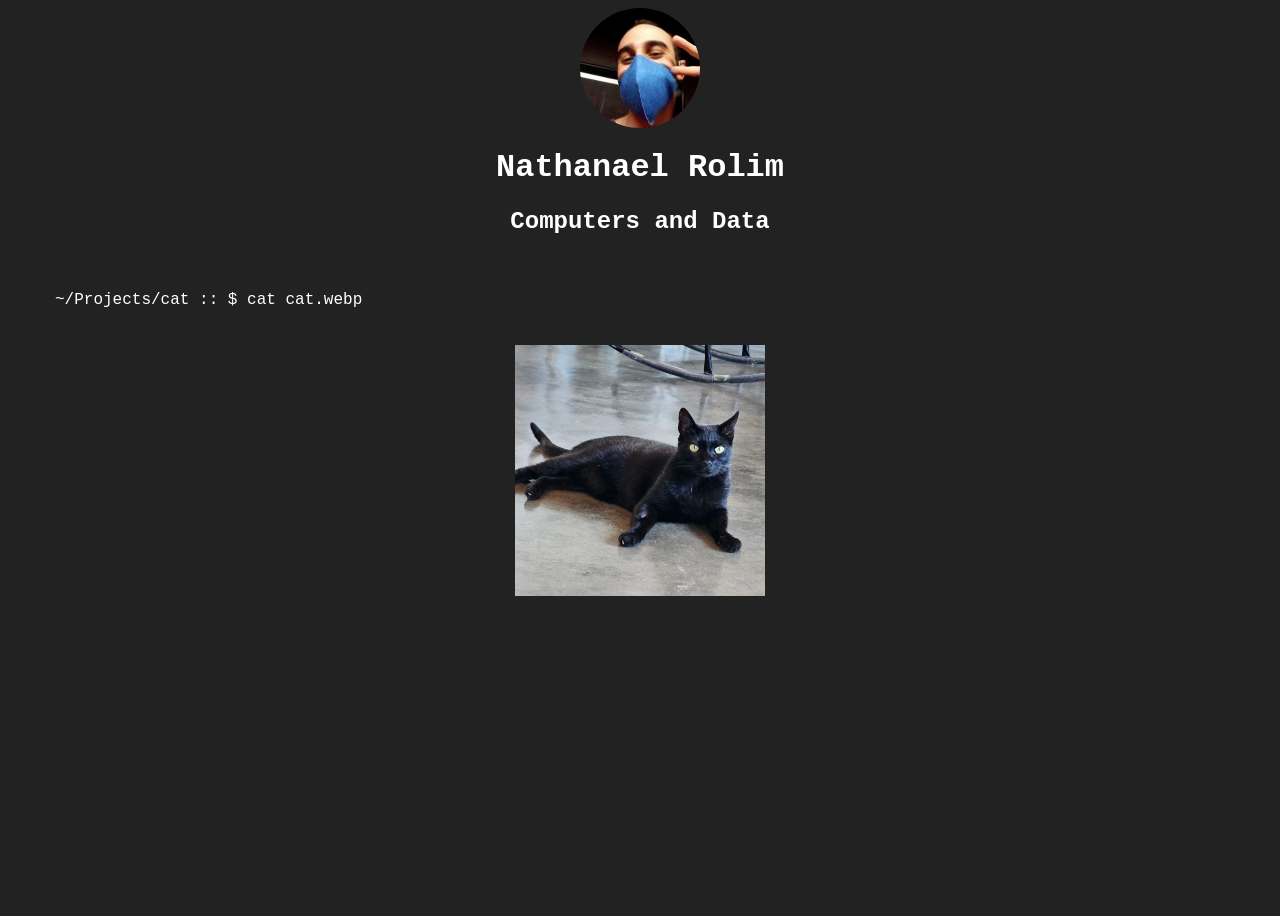
==== commit 10b0783f: "Initial redesign" ====
--- a/index.html
+++ b/index.html
@@ -1,1457 +1,58 @@
-<!DOCTYPE html>
-
 <html>
 
-<head>
+    <head>
+        <title>Nathanael Rolim</title>
+        <meta charset="UTF-8">
+        <meta name="viewport" content="width=device-width, initial-scale=1.0">
+        <meta http-equiv="X-UA-Compatible" content="IE=edge">
 
-<meta charset="utf-8" />
-<meta name="generator" content="pandoc" />
-<meta http-equiv="X-UA-Compatible" content="IE=EDGE" />
+        <link rel="preconnect" href="https://iosevka-webfonts.github.io">
+        <link rel="stylesheet" href="assets/css/bootstrap.css">
+        <link rel="stylesheet" href="assets/css/style.css">
+        <link rel="stylesheet" href="https://iosevka-webfonts.github.io/iosevka-term/iosevka-term.css">
+
+        <meta name="description" content="Minha página com uma figura de gato">
+        <meta name="image" content="assets/cat.webp">
 
 
+        <!-- Twitter Card -->
+        <meta name="twitter:card" content="summary">
+        <meta name="twitter:title" content="Nathanael Rolim">
+        <meta name="twitter:description" content="Minha página com uma figura de gato">
+        <meta name="twitter:site" content="@NathanaelRolim">
+        <meta name="twitter:image:src" content="assets/cat.webp">
 
+        <!-- OpenGraph -->
+        <meta name="og:title" content="Nathanael Rolim">
+        <meta name="og:description" content="Minha página com uma figura de gato">
+        <meta name="og:image" content="assets/cat.webp">
+        <meta name="og:site_name" content="Nathanael Rolim">
+        <meta name="og:locale" content="pt_BR">
 
-<title>Nathanael Rolim</title>
+    </head>
+    <body>
+        
+        <div class="container">
+            <header style="width: 100%; display: flex;flex-direction: column;justify-content: center;align-items: center;">
+                <div class="center-block"">
+                    <img src="assets/imgs/avatar.png" style="border-radius: 100%;margin-left: auto;margin-right: auto;">
+                </div>
+                <div>
+                    <h1 style="text-align: center;">Nathanael Rolim</h1>
+                    <h2 style="text-align: center;">Computers and Data</h2>
+                </div>
+            </header>
+        
+        <div class="container">
+            <br><br>
+            <span>~/Projects/cat :: $ cat cat.webp</span>
+            <br><br><br>
+            <div style="width: 100%; display: flex;">
+                <img src="assets/imgs/cat.webp" width="250px" style="margin-left: auto;margin-right: auto;">
+            </div>
+        </div>
+        </div>
 
-<script>// Pandoc 2.9 adds attributes on both header and div. We remove the former (to
-// be compatible with the behavior of Pandoc < 2.8).
-document.addEventListener('DOMContentLoaded', function(e) {
-  var hs = document.querySelectorAll("div.section[class*='level'] > :first-child");
-  var i, h, a;
-  for (i = 0; i < hs.length; i++) {
-    h = hs[i];
-    if (!/^h[1-6]$/i.test(h.tagName)) continue;  // it should be a header h1-h6
-    a = h.attributes;
-    while (a.length > 0) h.removeAttribute(a[0].name);
-  }
-});
-</script>
-<script>/*! jQuery v3.6.0 | (c) OpenJS Foundation and other contributors | jquery.org/license */
-!function(e,t){"use strict";"object"==typeof module&&"object"==typeof module.exports?module.exports=e.document?t(e,!0):function(e){if(!e.document)throw new Error("jQuery requires a window with a document");return t(e)}:t(e)}("undefined"!=typeof window?window:this,function(C,e){"use strict";var t=[],r=Object.getPrototypeOf,s=t.slice,g=t.flat?function(e){return t.flat.call(e)}:function(e){return t.concat.apply([],e)},u=t.push,i=t.indexOf,n={},o=n.toString,v=n.hasOwnProperty,a=v.toString,l=a.call(Object),y={},m=function(e){return"function"==typeof e&&"number"!=typeof e.nodeType&&"function"!=typeof e.item},x=function(e){return null!=e&&e===e.window},E=C.document,c={type:!0,src:!0,nonce:!0,noModule:!0};function b(e,t,n){var r,i,o=(n=n||E).createElement("script");if(o.text=e,t)for(r in c)(i=t[r]||t.getAttribute&&t.getAttribute(r))&&o.setAttribute(r,i);n.head.appendChild(o).parentNode.removeChild(o)}function w(e){return null==e?e+"":"object"==typeof e||"function"==typeof e?n[o.call(e)]||"object":typeof e}var f="3.6.0",S=function(e,t){return new S.fn.init(e,t)};function p(e){var t=!!e&&"length"in e&&e.length,n=w(e);return!m(e)&&!x(e)&&("array"===n||0===t||"number"==typeof t&&0<t&&t-1 in e)}S.fn=S.prototype={jquery:f,constructor:S,length:0,toArray:function(){return s.call(this)},get:function(e){return null==e?s.call(this):e<0?this[e+this.length]:this[e]},pushStack:function(e){var t=S.merge(this.constructor(),e);return t.prevObject=this,t},each:function(e){return S.each(this,e)},map:function(n){return this.pushStack(S.map(this,function(e,t){return n.call(e,t,e)}))},slice:function(){return this.pushStack(s.apply(this,arguments))},first:function(){return this.eq(0)},last:function(){return this.eq(-1)},even:function(){return this.pushStack(S.grep(this,function(e,t){return(t+1)%2}))},odd:function(){return this.pushStack(S.grep(this,function(e,t){return t%2}))},eq:function(e){var t=this.length,n=+e+(e<0?t:0);return this.pushStack(0<=n&&n<t?[this[n]]:[])},end:function(){return this.prevObject||this.constructor()},push:u,sort:t.sort,splice:t.splice},S.extend=S.fn.extend=function(){var e,t,n,r,i,o,a=arguments[0]||{},s=1,u=arguments.length,l=!1;for("boolean"==typeof a&&(l=a,a=arguments[s]||{},s++),"object"==typeof a||m(a)||(a={}),s===u&&(a=this,s--);s<u;s++)if(null!=(e=arguments[s]))for(t in e)r=e[t],"__proto__"!==t&&a!==r&&(l&&r&&(S.isPlainObject(r)||(i=Array.isArray(r)))?(n=a[t],o=i&&!Array.isArray(n)?[]:i||S.isPlainObject(n)?n:{},i=!1,a[t]=S.extend(l,o,r)):void 0!==r&&(a[t]=r));return a},S.extend({expando:"jQuery"+(f+Math.random()).replace(/\D/g,""),isReady:!0,error:function(e){throw new Error(e)},noop:function(){},isPlainObject:function(e){var t,n;return!(!e||"[object Object]"!==o.call(e))&&(!(t=r(e))||"function"==typeof(n=v.call(t,"constructor")&&t.constructor)&&a.call(n)===l)},isEmptyObject:function(e){var t;for(t in e)return!1;return!0},globalEval:function(e,t,n){b(e,{nonce:t&&t.nonce},n)},each:function(e,t){var n,r=0;if(p(e)){for(n=e.length;r<n;r++)if(!1===t.call(e[r],r,e[r]))break}else for(r in e)if(!1===t.call(e[r],r,e[r]))break;return e},makeArray:function(e,t){var n=t||[];return null!=e&&(p(Object(e))?S.merge(n,"string"==typeof e?[e]:e):u.call(n,e)),n},inArray:function(e,t,n){return null==t?-1:i.call(t,e,n)},merge:function(e,t){for(var n=+t.length,r=0,i=e.length;r<n;r++)e[i++]=t[r];return e.length=i,e},grep:function(e,t,n){for(var r=[],i=0,o=e.length,a=!n;i<o;i++)!t(e[i],i)!==a&&r.push(e[i]);return r},map:function(e,t,n){var r,i,o=0,a=[];if(p(e))for(r=e.length;o<r;o++)null!=(i=t(e[o],o,n))&&a.push(i);else for(o in e)null!=(i=t(e[o],o,n))&&a.push(i);return g(a)},guid:1,support:y}),"function"==typeof Symbol&&(S.fn[Symbol.iterator]=t[Symbol.iterator]),S.each("Boolean Number String Function Array Date RegExp Object Error Symbol".split(" "),function(e,t){n["[object "+t+"]"]=t.toLowerCase()});var d=function(n){var e,d,b,o,i,h,f,g,w,u,l,T,C,a,E,v,s,c,y,S="sizzle"+1*new Date,p=n.document,k=0,r=0,m=ue(),x=ue(),A=ue(),N=ue(),j=function(e,t){return e===t&&(l=!0),0},D={}.hasOwnProperty,t=[],q=t.pop,L=t.push,H=t.push,O=t.slice,P=function(e,t){for(var n=0,r=e.length;n<r;n++)if(e[n]===t)return n;return-1},R="checked|selected|async|autofocus|autoplay|controls|defer|disabled|hidden|ismap|loop|multiple|open|readonly|required|scoped",M="[\\x20\\t\\r\\n\\f]",I="(?:\\\\[\\da-fA-F]{1,6}"+M+"?|\\\\[^\\r\\n\\f]|[\\w-]|[^\0-\\x7f])+",W="\\["+M+"*("+I+")(?:"+M+"*([*^$|!~]?=)"+M+"*(?:'((?:\\\\.|[^\\\\'])*)'|\"((?:\\\\.|[^\\\\\"])*)\"|("+I+"))|)"+M+"*\\]",F=":("+I+")(?:\\((('((?:\\\\.|[^\\\\'])*)'|\"((?:\\\\.|[^\\\\\"])*)\")|((?:\\\\.|[^\\\\()[\\]]|"+W+")*)|.*)\\)|)",B=new RegExp(M+"+","g"),$=new RegExp("^"+M+"+|((?:^|[^\\\\])(?:\\\\.)*)"+M+"+$","g"),_=new RegExp("^"+M+"*,"+M+"*"),z=new RegExp("^"+M+"*([>+~]|"+M+")"+M+"*"),U=new RegExp(M+"|>"),X=new RegExp(F),V=new RegExp("^"+I+"$"),G={ID:new RegExp("^#("+I+")"),CLASS:new RegExp("^\\.("+I+")"),TAG:new RegExp("^("+I+"|[*])"),ATTR:new RegExp("^"+W),PSEUDO:new RegExp("^"+F),CHILD:new RegExp("^:(only|first|last|nth|nth-last)-(child|of-type)(?:\\("+M+"*(even|odd|(([+-]|)(\\d*)n|)"+M+"*(?:([+-]|)"+M+"*(\\d+)|))"+M+"*\\)|)","i"),bool:new RegExp("^(?:"+R+")$","i"),needsContext:new RegExp("^"+M+"*[>+~]|:(even|odd|eq|gt|lt|nth|first|last)(?:\\("+M+"*((?:-\\d)?\\d*)"+M+"*\\)|)(?=[^-]|$)","i")},Y=/HTML$/i,Q=/^(?:input|select|textarea|button)$/i,J=/^h\d$/i,K=/^[^{]+\{\s*\[native \w/,Z=/^(?:#([\w-]+)|(\w+)|\.([\w-]+))$/,ee=/[+~]/,te=new RegExp("\\\\[\\da-fA-F]{1,6}"+M+"?|\\\\([^\\r\\n\\f])","g"),ne=function(e,t){var n="0x"+e.slice(1)-65536;return t||(n<0?String.fromCharCode(n+65536):String.fromCharCode(n>>10|55296,1023&n|56320))},re=/([\0-\x1f\x7f]|^-?\d)|^-$|[^\0-\x1f\x7f-\uFFFF\w-]/g,ie=function(e,t){return t?"\0"===e?"\ufffd":e.slice(0,-1)+"\\"+e.charCodeAt(e.length-1).toString(16)+" ":"\\"+e},oe=function(){T()},ae=be(function(e){return!0===e.disabled&&"fieldset"===e.nodeName.toLowerCase()},{dir:"parentNode",next:"legend"});try{H.apply(t=O.call(p.childNodes),p.childNodes),t[p.childNodes.length].nodeType}catch(e){H={apply:t.length?function(e,t){L.apply(e,O.call(t))}:function(e,t){var n=e.length,r=0;while(e[n++]=t[r++]);e.length=n-1}}}function se(t,e,n,r){var i,o,a,s,u,l,c,f=e&&e.ownerDocument,p=e?e.nodeType:9;if(n=n||[],"string"!=typeof t||!t||1!==p&&9!==p&&11!==p)return n;if(!r&&(T(e),e=e||C,E)){if(11!==p&&(u=Z.exec(t)))if(i=u[1]){if(9===p){if(!(a=e.getElementById(i)))return n;if(a.id===i)return n.push(a),n}else if(f&&(a=f.getElementById(i))&&y(e,a)&&a.id===i)return n.push(a),n}else{if(u[2])return H.apply(n,e.getElementsByTagName(t)),n;if((i=u[3])&&d.getElementsByClassName&&e.getElementsByClassName)return H.apply(n,e.getElementsByClassName(i)),n}if(d.qsa&&!N[t+" "]&&(!v||!v.test(t))&&(1!==p||"object"!==e.nodeName.toLowerCase())){if(c=t,f=e,1===p&&(U.test(t)||z.test(t))){(f=ee.test(t)&&ye(e.parentNode)||e)===e&&d.scope||((s=e.getAttribute("id"))?s=s.replace(re,ie):e.setAttribute("id",s=S)),o=(l=h(t)).length;while(o--)l[o]=(s?"#"+s:":scope")+" "+xe(l[o]);c=l.join(",")}try{return H.apply(n,f.querySelectorAll(c)),n}catch(e){N(t,!0)}finally{s===S&&e.removeAttribute("id")}}}return g(t.replace($,"$1"),e,n,r)}function ue(){var r=[];return function e(t,n){return r.push(t+" ")>b.cacheLength&&delete e[r.shift()],e[t+" "]=n}}function le(e){return e[S]=!0,e}function ce(e){var t=C.createElement("fieldset");try{return!!e(t)}catch(e){return!1}finally{t.parentNode&&t.parentNode.removeChild(t),t=null}}function fe(e,t){var n=e.split("|"),r=n.length;while(r--)b.attrHandle[n[r]]=t}function pe(e,t){var n=t&&e,r=n&&1===e.nodeType&&1===t.nodeType&&e.sourceIndex-t.sourceIndex;if(r)return r;if(n)while(n=n.nextSibling)if(n===t)return-1;return e?1:-1}function de(t){return function(e){return"input"===e.nodeName.toLowerCase()&&e.type===t}}function he(n){return function(e){var t=e.nodeName.toLowerCase();return("input"===t||"button"===t)&&e.type===n}}function ge(t){return function(e){return"form"in e?e.parentNode&&!1===e.disabled?"label"in e?"label"in e.parentNode?e.parentNode.disabled===t:e.disabled===t:e.isDisabled===t||e.isDisabled!==!t&&ae(e)===t:e.disabled===t:"label"in e&&e.disabled===t}}function ve(a){return le(function(o){return o=+o,le(function(e,t){var n,r=a([],e.length,o),i=r.length;while(i--)e[n=r[i]]&&(e[n]=!(t[n]=e[n]))})})}function ye(e){return e&&"undefined"!=typeof e.getElementsByTagName&&e}for(e in d=se.support={},i=se.isXML=function(e){var t=e&&e.namespaceURI,n=e&&(e.ownerDocument||e).documentElement;return!Y.test(t||n&&n.nodeName||"HTML")},T=se.setDocument=function(e){var t,n,r=e?e.ownerDocument||e:p;return r!=C&&9===r.nodeType&&r.documentElement&&(a=(C=r).documentElement,E=!i(C),p!=C&&(n=C.defaultView)&&n.top!==n&&(n.addEventListener?n.addEventListener("unload",oe,!1):n.attachEvent&&n.attachEvent("onunload",oe)),d.scope=ce(function(e){return a.appendChild(e).appendChild(C.createElement("div")),"undefined"!=typeof e.querySelectorAll&&!e.querySelectorAll(":scope fieldset div").length}),d.attributes=ce(function(e){return e.className="i",!e.getAttribute("className")}),d.getElementsByTagName=ce(function(e){return e.appendChild(C.createComment("")),!e.getElementsByTagName("*").length}),d.getElementsByClassName=K.test(C.getElementsByClassName),d.getById=ce(function(e){return a.appendChild(e).id=S,!C.getElementsByName||!C.getElementsByName(S).length}),d.getById?(b.filter.ID=function(e){var t=e.replace(te,ne);return function(e){return e.getAttribute("id")===t}},b.find.ID=function(e,t){if("undefined"!=typeof t.getElementById&&E){var n=t.getElementById(e);return n?[n]:[]}}):(b.filter.ID=function(e){var n=e.replace(te,ne);return function(e){var t="undefined"!=typeof e.getAttributeNode&&e.getAttributeNode("id");return t&&t.value===n}},b.find.ID=function(e,t){if("undefined"!=typeof t.getElementById&&E){var n,r,i,o=t.getElementById(e);if(o){if((n=o.getAttributeNode("id"))&&n.value===e)return[o];i=t.getElementsByName(e),r=0;while(o=i[r++])if((n=o.getAttributeNode("id"))&&n.value===e)return[o]}return[]}}),b.find.TAG=d.getElementsByTagName?function(e,t){return"undefined"!=typeof t.getElementsByTagName?t.getElementsByTagName(e):d.qsa?t.querySelectorAll(e):void 0}:function(e,t){var n,r=[],i=0,o=t.getElementsByTagName(e);if("*"===e){while(n=o[i++])1===n.nodeType&&r.push(n);return r}return o},b.find.CLASS=d.getElementsByClassName&&function(e,t){if("undefined"!=typeof t.getElementsByClassName&&E)return t.getElementsByClassName(e)},s=[],v=[],(d.qsa=K.test(C.querySelectorAll))&&(ce(function(e){var t;a.appendChild(e).innerHTML="<a id='"+S+"'></a><select id='"+S+"-\r\\' msallowcapture=''><option selected=''></option></select>",e.querySelectorAll("[msallowcapture^='']").length&&v.push("[*^$]="+M+"*(?:''|\"\")"),e.querySelectorAll("[selected]").length||v.push("\\["+M+"*(?:value|"+R+")"),e.querySelectorAll("[id~="+S+"-]").length||v.push("~="),(t=C.createElement("input")).setAttribute("name",""),e.appendChild(t),e.querySelectorAll("[name='']").length||v.push("\\["+M+"*name"+M+"*="+M+"*(?:''|\"\")"),e.querySelectorAll(":checked").length||v.push(":checked"),e.querySelectorAll("a#"+S+"+*").length||v.push(".#.+[+~]"),e.querySelectorAll("\\\f"),v.push("[\\r\\n\\f]")}),ce(function(e){e.innerHTML="<a href='' disabled='disabled'></a><select disabled='disabled'><option/></select>";var t=C.createElement("input");t.setAttribute("type","hidden"),e.appendChild(t).setAttribute("name","D"),e.querySelectorAll("[name=d]").length&&v.push("name"+M+"*[*^$|!~]?="),2!==e.querySelectorAll(":enabled").length&&v.push(":enabled",":disabled"),a.appendChild(e).disabled=!0,2!==e.querySelectorAll(":disabled").length&&v.push(":enabled",":disabled"),e.querySelectorAll("*,:x"),v.push(",.*:")})),(d.matchesSelector=K.test(c=a.matches||a.webkitMatchesSelector||a.mozMatchesSelector||a.oMatchesSelector||a.msMatchesSelector))&&ce(function(e){d.disconnectedMatch=c.call(e,"*"),c.call(e,"[s!='']:x"),s.push("!=",F)}),v=v.length&&new RegExp(v.join("|")),s=s.length&&new RegExp(s.join("|")),t=K.test(a.compareDocumentPosition),y=t||K.test(a.contains)?function(e,t){var n=9===e.nodeType?e.documentElement:e,r=t&&t.parentNode;return e===r||!(!r||1!==r.nodeType||!(n.contains?n.contains(r):e.compareDocumentPosition&&16&e.compareDocumentPosition(r)))}:function(e,t){if(t)while(t=t.parentNode)if(t===e)return!0;return!1},j=t?function(e,t){if(e===t)return l=!0,0;var n=!e.compareDocumentPosition-!t.compareDocumentPosition;return n||(1&(n=(e.ownerDocument||e)==(t.ownerDocument||t)?e.compareDocumentPosition(t):1)||!d.sortDetached&&t.compareDocumentPosition(e)===n?e==C||e.ownerDocument==p&&y(p,e)?-1:t==C||t.ownerDocument==p&&y(p,t)?1:u?P(u,e)-P(u,t):0:4&n?-1:1)}:function(e,t){if(e===t)return l=!0,0;var n,r=0,i=e.parentNode,o=t.parentNode,a=[e],s=[t];if(!i||!o)return e==C?-1:t==C?1:i?-1:o?1:u?P(u,e)-P(u,t):0;if(i===o)return pe(e,t);n=e;while(n=n.parentNode)a.unshift(n);n=t;while(n=n.parentNode)s.unshift(n);while(a[r]===s[r])r++;return r?pe(a[r],s[r]):a[r]==p?-1:s[r]==p?1:0}),C},se.matches=function(e,t){return se(e,null,null,t)},se.matchesSelector=function(e,t){if(T(e),d.matchesSelector&&E&&!N[t+" "]&&(!s||!s.test(t))&&(!v||!v.test(t)))try{var n=c.call(e,t);if(n||d.disconnectedMatch||e.document&&11!==e.document.nodeType)return n}catch(e){N(t,!0)}return 0<se(t,C,null,[e]).length},se.contains=function(e,t){return(e.ownerDocument||e)!=C&&T(e),y(e,t)},se.attr=function(e,t){(e.ownerDocument||e)!=C&&T(e);var n=b.attrHandle[t.toLowerCase()],r=n&&D.call(b.attrHandle,t.toLowerCase())?n(e,t,!E):void 0;return void 0!==r?r:d.attributes||!E?e.getAttribute(t):(r=e.getAttributeNode(t))&&r.specified?r.value:null},se.escape=function(e){return(e+"").replace(re,ie)},se.error=function(e){throw new Error("Syntax error, unrecognized expression: "+e)},se.uniqueSort=function(e){var t,n=[],r=0,i=0;if(l=!d.detectDuplicates,u=!d.sortStable&&e.slice(0),e.sort(j),l){while(t=e[i++])t===e[i]&&(r=n.push(i));while(r--)e.splice(n[r],1)}return u=null,e},o=se.getText=function(e){var t,n="",r=0,i=e.nodeType;if(i){if(1===i||9===i||11===i){if("string"==typeof e.textContent)return e.textContent;for(e=e.firstChild;e;e=e.nextSibling)n+=o(e)}else if(3===i||4===i)return e.nodeValue}else while(t=e[r++])n+=o(t);return n},(b=se.selectors={cacheLength:50,createPseudo:le,match:G,attrHandle:{},find:{},relative:{">":{dir:"parentNode",first:!0}," ":{dir:"parentNode"},"+":{dir:"previousSibling",first:!0},"~":{dir:"previousSibling"}},preFilter:{ATTR:function(e){return e[1]=e[1].replace(te,ne),e[3]=(e[3]||e[4]||e[5]||"").replace(te,ne),"~="===e[2]&&(e[3]=" "+e[3]+" "),e.slice(0,4)},CHILD:function(e){return e[1]=e[1].toLowerCase(),"nth"===e[1].slice(0,3)?(e[3]||se.error(e[0]),e[4]=+(e[4]?e[5]+(e[6]||1):2*("even"===e[3]||"odd"===e[3])),e[5]=+(e[7]+e[8]||"odd"===e[3])):e[3]&&se.error(e[0]),e},PSEUDO:function(e){var t,n=!e[6]&&e[2];return G.CHILD.test(e[0])?null:(e[3]?e[2]=e[4]||e[5]||"":n&&X.test(n)&&(t=h(n,!0))&&(t=n.indexOf(")",n.length-t)-n.length)&&(e[0]=e[0].slice(0,t),e[2]=n.slice(0,t)),e.slice(0,3))}},filter:{TAG:function(e){var t=e.replace(te,ne).toLowerCase();return"*"===e?function(){return!0}:function(e){return e.nodeName&&e.nodeName.toLowerCase()===t}},CLASS:function(e){var t=m[e+" "];return t||(t=new RegExp("(^|"+M+")"+e+"("+M+"|$)"))&&m(e,function(e){return t.test("string"==typeof e.className&&e.className||"undefined"!=typeof e.getAttribute&&e.getAttribute("class")||"")})},ATTR:function(n,r,i){return function(e){var t=se.attr(e,n);return null==t?"!="===r:!r||(t+="","="===r?t===i:"!="===r?t!==i:"^="===r?i&&0===t.indexOf(i):"*="===r?i&&-1<t.indexOf(i):"$="===r?i&&t.slice(-i.length)===i:"~="===r?-1<(" "+t.replace(B," ")+" ").indexOf(i):"|="===r&&(t===i||t.slice(0,i.length+1)===i+"-"))}},CHILD:function(h,e,t,g,v){var y="nth"!==h.slice(0,3),m="last"!==h.slice(-4),x="of-type"===e;return 1===g&&0===v?function(e){return!!e.parentNode}:function(e,t,n){var r,i,o,a,s,u,l=y!==m?"nextSibling":"previousSibling",c=e.parentNode,f=x&&e.nodeName.toLowerCase(),p=!n&&!x,d=!1;if(c){if(y){while(l){a=e;while(a=a[l])if(x?a.nodeName.toLowerCase()===f:1===a.nodeType)return!1;u=l="only"===h&&!u&&"nextSibling"}return!0}if(u=[m?c.firstChild:c.lastChild],m&&p){d=(s=(r=(i=(o=(a=c)[S]||(a[S]={}))[a.uniqueID]||(o[a.uniqueID]={}))[h]||[])[0]===k&&r[1])&&r[2],a=s&&c.childNodes[s];while(a=++s&&a&&a[l]||(d=s=0)||u.pop())if(1===a.nodeType&&++d&&a===e){i[h]=[k,s,d];break}}else if(p&&(d=s=(r=(i=(o=(a=e)[S]||(a[S]={}))[a.uniqueID]||(o[a.uniqueID]={}))[h]||[])[0]===k&&r[1]),!1===d)while(a=++s&&a&&a[l]||(d=s=0)||u.pop())if((x?a.nodeName.toLowerCase()===f:1===a.nodeType)&&++d&&(p&&((i=(o=a[S]||(a[S]={}))[a.uniqueID]||(o[a.uniqueID]={}))[h]=[k,d]),a===e))break;return(d-=v)===g||d%g==0&&0<=d/g}}},PSEUDO:function(e,o){var t,a=b.pseudos[e]||b.setFilters[e.toLowerCase()]||se.error("unsupported pseudo: "+e);return a[S]?a(o):1<a.length?(t=[e,e,"",o],b.setFilters.hasOwnProperty(e.toLowerCase())?le(function(e,t){var n,r=a(e,o),i=r.length;while(i--)e[n=P(e,r[i])]=!(t[n]=r[i])}):function(e){return a(e,0,t)}):a}},pseudos:{not:le(function(e){var r=[],i=[],s=f(e.replace($,"$1"));return s[S]?le(function(e,t,n,r){var i,o=s(e,null,r,[]),a=e.length;while(a--)(i=o[a])&&(e[a]=!(t[a]=i))}):function(e,t,n){return r[0]=e,s(r,null,n,i),r[0]=null,!i.pop()}}),has:le(function(t){return function(e){return 0<se(t,e).length}}),contains:le(function(t){return t=t.replace(te,ne),function(e){return-1<(e.textContent||o(e)).indexOf(t)}}),lang:le(function(n){return V.test(n||"")||se.error("unsupported lang: "+n),n=n.replace(te,ne).toLowerCase(),function(e){var t;do{if(t=E?e.lang:e.getAttribute("xml:lang")||e.getAttribute("lang"))return(t=t.toLowerCase())===n||0===t.indexOf(n+"-")}while((e=e.parentNode)&&1===e.nodeType);return!1}}),target:function(e){var t=n.location&&n.location.hash;return t&&t.slice(1)===e.id},root:function(e){return e===a},focus:function(e){return e===C.activeElement&&(!C.hasFocus||C.hasFocus())&&!!(e.type||e.href||~e.tabIndex)},enabled:ge(!1),disabled:ge(!0),checked:function(e){var t=e.nodeName.toLowerCase();return"input"===t&&!!e.checked||"option"===t&&!!e.selected},selected:function(e){return e.parentNode&&e.parentNode.selectedIndex,!0===e.selected},empty:function(e){for(e=e.firstChild;e;e=e.nextSibling)if(e.nodeType<6)return!1;return!0},parent:function(e){return!b.pseudos.empty(e)},header:function(e){return J.test(e.nodeName)},input:function(e){return Q.test(e.nodeName)},button:function(e){var t=e.nodeName.toLowerCase();return"input"===t&&"button"===e.type||"button"===t},text:function(e){var t;return"input"===e.nodeName.toLowerCase()&&"text"===e.type&&(null==(t=e.getAttribute("type"))||"text"===t.toLowerCase())},first:ve(function(){return[0]}),last:ve(function(e,t){return[t-1]}),eq:ve(function(e,t,n){return[n<0?n+t:n]}),even:ve(function(e,t){for(var n=0;n<t;n+=2)e.push(n);return e}),odd:ve(function(e,t){for(var n=1;n<t;n+=2)e.push(n);return e}),lt:ve(function(e,t,n){for(var r=n<0?n+t:t<n?t:n;0<=--r;)e.push(r);return e}),gt:ve(function(e,t,n){for(var r=n<0?n+t:n;++r<t;)e.push(r);return e})}}).pseudos.nth=b.pseudos.eq,{radio:!0,checkbox:!0,file:!0,password:!0,image:!0})b.pseudos[e]=de(e);for(e in{submit:!0,reset:!0})b.pseudos[e]=he(e);function me(){}function xe(e){for(var t=0,n=e.length,r="";t<n;t++)r+=e[t].value;return r}function be(s,e,t){var u=e.dir,l=e.next,c=l||u,f=t&&"parentNode"===c,p=r++;return e.first?function(e,t,n){while(e=e[u])if(1===e.nodeType||f)return s(e,t,n);return!1}:function(e,t,n){var r,i,o,a=[k,p];if(n){while(e=e[u])if((1===e.nodeType||f)&&s(e,t,n))return!0}else while(e=e[u])if(1===e.nodeType||f)if(i=(o=e[S]||(e[S]={}))[e.uniqueID]||(o[e.uniqueID]={}),l&&l===e.nodeName.toLowerCase())e=e[u]||e;else{if((r=i[c])&&r[0]===k&&r[1]===p)return a[2]=r[2];if((i[c]=a)[2]=s(e,t,n))return!0}return!1}}function we(i){return 1<i.length?function(e,t,n){var r=i.length;while(r--)if(!i[r](e,t,n))return!1;return!0}:i[0]}function Te(e,t,n,r,i){for(var o,a=[],s=0,u=e.length,l=null!=t;s<u;s++)(o=e[s])&&(n&&!n(o,r,i)||(a.push(o),l&&t.push(s)));return a}function Ce(d,h,g,v,y,e){return v&&!v[S]&&(v=Ce(v)),y&&!y[S]&&(y=Ce(y,e)),le(function(e,t,n,r){var i,o,a,s=[],u=[],l=t.length,c=e||function(e,t,n){for(var r=0,i=t.length;r<i;r++)se(e,t[r],n);return n}(h||"*",n.nodeType?[n]:n,[]),f=!d||!e&&h?c:Te(c,s,d,n,r),p=g?y||(e?d:l||v)?[]:t:f;if(g&&g(f,p,n,r),v){i=Te(p,u),v(i,[],n,r),o=i.length;while(o--)(a=i[o])&&(p[u[o]]=!(f[u[o]]=a))}if(e){if(y||d){if(y){i=[],o=p.length;while(o--)(a=p[o])&&i.push(f[o]=a);y(null,p=[],i,r)}o=p.length;while(o--)(a=p[o])&&-1<(i=y?P(e,a):s[o])&&(e[i]=!(t[i]=a))}}else p=Te(p===t?p.splice(l,p.length):p),y?y(null,t,p,r):H.apply(t,p)})}function Ee(e){for(var i,t,n,r=e.length,o=b.relative[e[0].type],a=o||b.relative[" "],s=o?1:0,u=be(function(e){return e===i},a,!0),l=be(function(e){return-1<P(i,e)},a,!0),c=[function(e,t,n){var r=!o&&(n||t!==w)||((i=t).nodeType?u(e,t,n):l(e,t,n));return i=null,r}];s<r;s++)if(t=b.relative[e[s].type])c=[be(we(c),t)];else{if((t=b.filter[e[s].type].apply(null,e[s].matches))[S]){for(n=++s;n<r;n++)if(b.relative[e[n].type])break;return Ce(1<s&&we(c),1<s&&xe(e.slice(0,s-1).concat({value:" "===e[s-2].type?"*":""})).replace($,"$1"),t,s<n&&Ee(e.slice(s,n)),n<r&&Ee(e=e.slice(n)),n<r&&xe(e))}c.push(t)}return we(c)}return me.prototype=b.filters=b.pseudos,b.setFilters=new me,h=se.tokenize=function(e,t){var n,r,i,o,a,s,u,l=x[e+" "];if(l)return t?0:l.slice(0);a=e,s=[],u=b.preFilter;while(a){for(o in n&&!(r=_.exec(a))||(r&&(a=a.slice(r[0].length)||a),s.push(i=[])),n=!1,(r=z.exec(a))&&(n=r.shift(),i.push({value:n,type:r[0].replace($," ")}),a=a.slice(n.length)),b.filter)!(r=G[o].exec(a))||u[o]&&!(r=u[o](r))||(n=r.shift(),i.push({value:n,type:o,matches:r}),a=a.slice(n.length));if(!n)break}return t?a.length:a?se.error(e):x(e,s).slice(0)},f=se.compile=function(e,t){var n,v,y,m,x,r,i=[],o=[],a=A[e+" "];if(!a){t||(t=h(e)),n=t.length;while(n--)(a=Ee(t[n]))[S]?i.push(a):o.push(a);(a=A(e,(v=o,m=0<(y=i).length,x=0<v.length,r=function(e,t,n,r,i){var o,a,s,u=0,l="0",c=e&&[],f=[],p=w,d=e||x&&b.find.TAG("*",i),h=k+=null==p?1:Math.random()||.1,g=d.length;for(i&&(w=t==C||t||i);l!==g&&null!=(o=d[l]);l++){if(x&&o){a=0,t||o.ownerDocument==C||(T(o),n=!E);while(s=v[a++])if(s(o,t||C,n)){r.push(o);break}i&&(k=h)}m&&((o=!s&&o)&&u--,e&&c.push(o))}if(u+=l,m&&l!==u){a=0;while(s=y[a++])s(c,f,t,n);if(e){if(0<u)while(l--)c[l]||f[l]||(f[l]=q.call(r));f=Te(f)}H.apply(r,f),i&&!e&&0<f.length&&1<u+y.length&&se.uniqueSort(r)}return i&&(k=h,w=p),c},m?le(r):r))).selector=e}return a},g=se.select=function(e,t,n,r){var i,o,a,s,u,l="function"==typeof e&&e,c=!r&&h(e=l.selector||e);if(n=n||[],1===c.length){if(2<(o=c[0]=c[0].slice(0)).length&&"ID"===(a=o[0]).type&&9===t.nodeType&&E&&b.relative[o[1].type]){if(!(t=(b.find.ID(a.matches[0].replace(te,ne),t)||[])[0]))return n;l&&(t=t.parentNode),e=e.slice(o.shift().value.length)}i=G.needsContext.test(e)?0:o.length;while(i--){if(a=o[i],b.relative[s=a.type])break;if((u=b.find[s])&&(r=u(a.matches[0].replace(te,ne),ee.test(o[0].type)&&ye(t.parentNode)||t))){if(o.splice(i,1),!(e=r.length&&xe(o)))return H.apply(n,r),n;break}}}return(l||f(e,c))(r,t,!E,n,!t||ee.test(e)&&ye(t.parentNode)||t),n},d.sortStable=S.split("").sort(j).join("")===S,d.detectDuplicates=!!l,T(),d.sortDetached=ce(function(e){return 1&e.compareDocumentPosition(C.createElement("fieldset"))}),ce(function(e){return e.innerHTML="<a href='#'></a>","#"===e.firstChild.getAttribute("href")})||fe("type|href|height|width",function(e,t,n){if(!n)return e.getAttribute(t,"type"===t.toLowerCase()?1:2)}),d.attributes&&ce(function(e){return e.innerHTML="<input/>",e.firstChild.setAttribute("value",""),""===e.firstChild.getAttribute("value")})||fe("value",function(e,t,n){if(!n&&"input"===e.nodeName.toLowerCase())return e.defaultValue}),ce(function(e){return null==e.getAttribute("disabled")})||fe(R,function(e,t,n){var r;if(!n)return!0===e[t]?t.toLowerCase():(r=e.getAttributeNode(t))&&r.specified?r.value:null}),se}(C);S.find=d,S.expr=d.selectors,S.expr[":"]=S.expr.pseudos,S.uniqueSort=S.unique=d.uniqueSort,S.text=d.getText,S.isXMLDoc=d.isXML,S.contains=d.contains,S.escapeSelector=d.escape;var h=function(e,t,n){var r=[],i=void 0!==n;while((e=e[t])&&9!==e.nodeType)if(1===e.nodeType){if(i&&S(e).is(n))break;r.push(e)}return r},T=function(e,t){for(var n=[];e;e=e.nextSibling)1===e.nodeType&&e!==t&&n.push(e);return n},k=S.expr.match.needsContext;function A(e,t){return e.nodeName&&e.nodeName.toLowerCase()===t.toLowerCase()}var N=/^<([a-z][^\/\0>:\x20\t\r\n\f]*)[\x20\t\r\n\f]*\/?>(?:<\/\1>|)$/i;function j(e,n,r){return m(n)?S.grep(e,function(e,t){return!!n.call(e,t,e)!==r}):n.nodeType?S.grep(e,function(e){return e===n!==r}):"string"!=typeof n?S.grep(e,function(e){return-1<i.call(n,e)!==r}):S.filter(n,e,r)}S.filter=function(e,t,n){var r=t[0];return n&&(e=":not("+e+")"),1===t.length&&1===r.nodeType?S.find.matchesSelector(r,e)?[r]:[]:S.find.matches(e,S.grep(t,function(e){return 1===e.nodeType}))},S.fn.extend({find:function(e){var t,n,r=this.length,i=this;if("string"!=typeof e)return this.pushStack(S(e).filter(function(){for(t=0;t<r;t++)if(S.contains(i[t],this))return!0}));for(n=this.pushStack([]),t=0;t<r;t++)S.find(e,i[t],n);return 1<r?S.uniqueSort(n):n},filter:function(e){return this.pushStack(j(this,e||[],!1))},not:function(e){return this.pushStack(j(this,e||[],!0))},is:function(e){return!!j(this,"string"==typeof e&&k.test(e)?S(e):e||[],!1).length}});var D,q=/^(?:\s*(<[\w\W]+>)[^>]*|#([\w-]+))$/;(S.fn.init=function(e,t,n){var r,i;if(!e)return this;if(n=n||D,"string"==typeof e){if(!(r="<"===e[0]&&">"===e[e.length-1]&&3<=e.length?[null,e,null]:q.exec(e))||!r[1]&&t)return!t||t.jquery?(t||n).find(e):this.constructor(t).find(e);if(r[1]){if(t=t instanceof S?t[0]:t,S.merge(this,S.parseHTML(r[1],t&&t.nodeType?t.ownerDocument||t:E,!0)),N.test(r[1])&&S.isPlainObject(t))for(r in t)m(this[r])?this[r](t[r]):this.attr(r,t[r]);return this}return(i=E.getElementById(r[2]))&&(this[0]=i,this.length=1),this}return e.nodeType?(this[0]=e,this.length=1,this):m(e)?void 0!==n.ready?n.ready(e):e(S):S.makeArray(e,this)}).prototype=S.fn,D=S(E);var L=/^(?:parents|prev(?:Until|All))/,H={children:!0,contents:!0,next:!0,prev:!0};function O(e,t){while((e=e[t])&&1!==e.nodeType);return e}S.fn.extend({has:function(e){var t=S(e,this),n=t.length;return this.filter(function(){for(var e=0;e<n;e++)if(S.contains(this,t[e]))return!0})},closest:function(e,t){var n,r=0,i=this.length,o=[],a="string"!=typeof e&&S(e);if(!k.test(e))for(;r<i;r++)for(n=this[r];n&&n!==t;n=n.parentNode)if(n.nodeType<11&&(a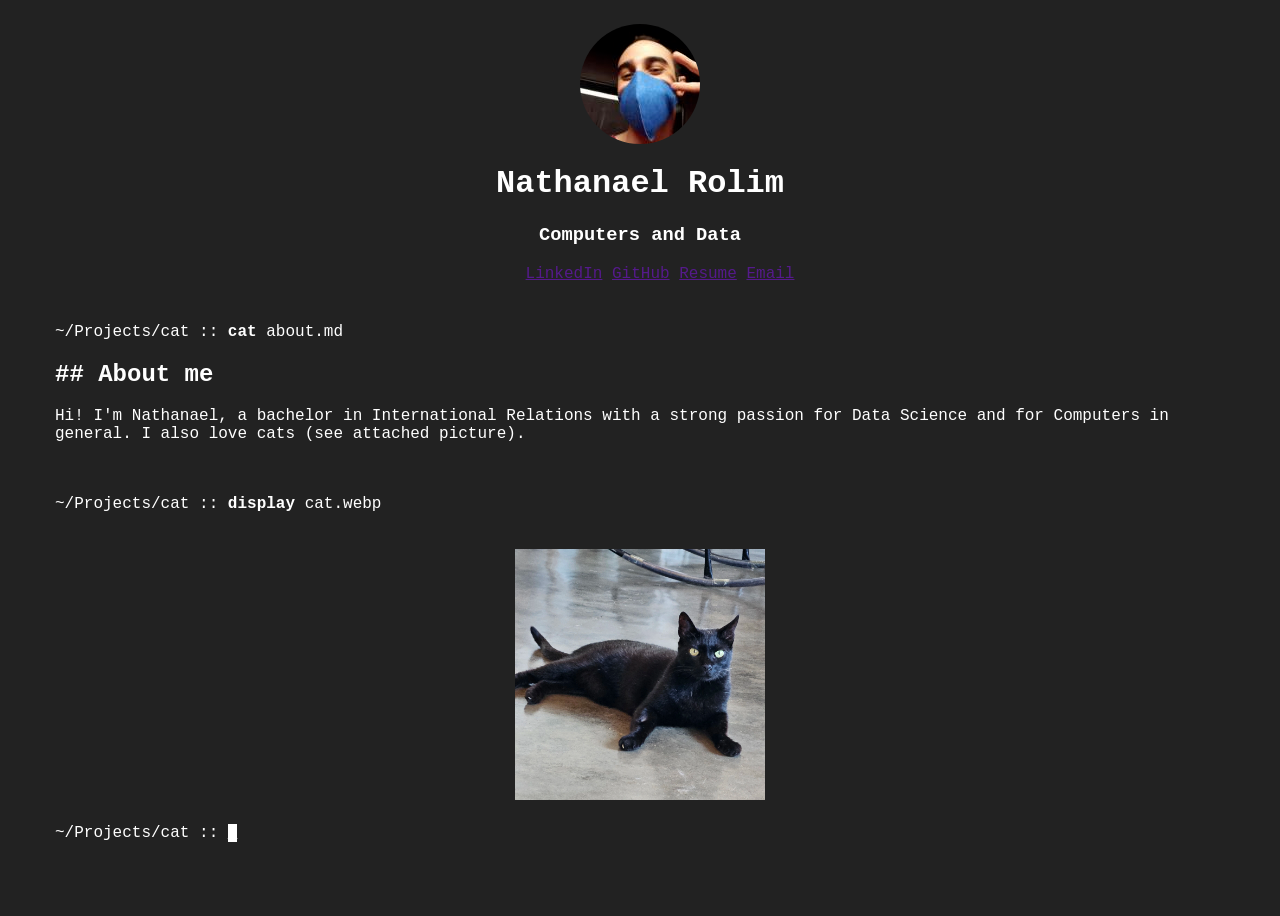
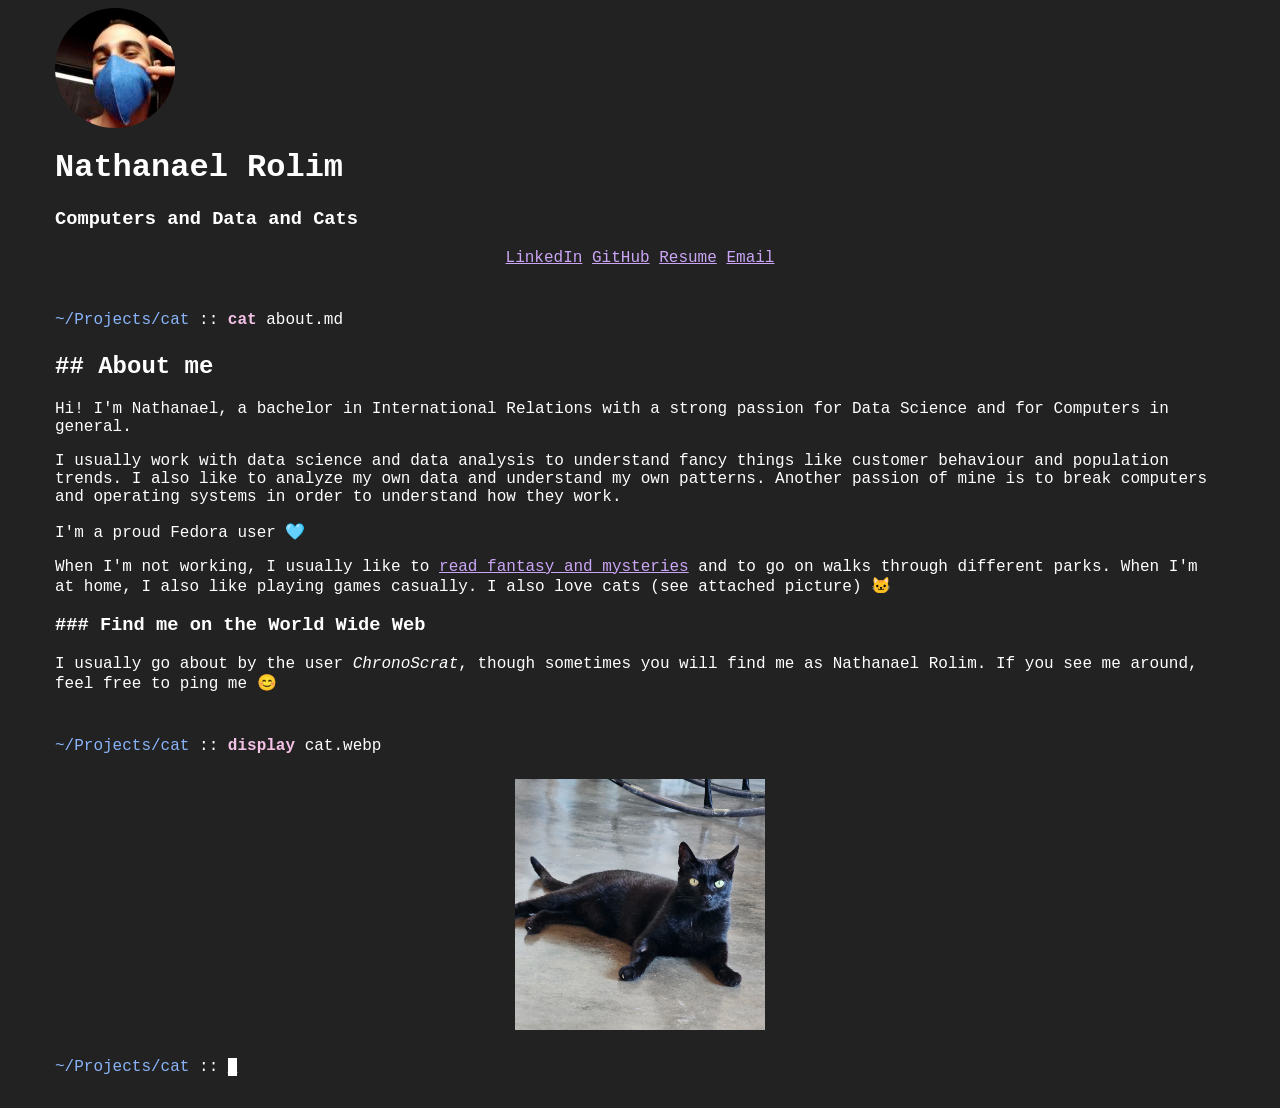
